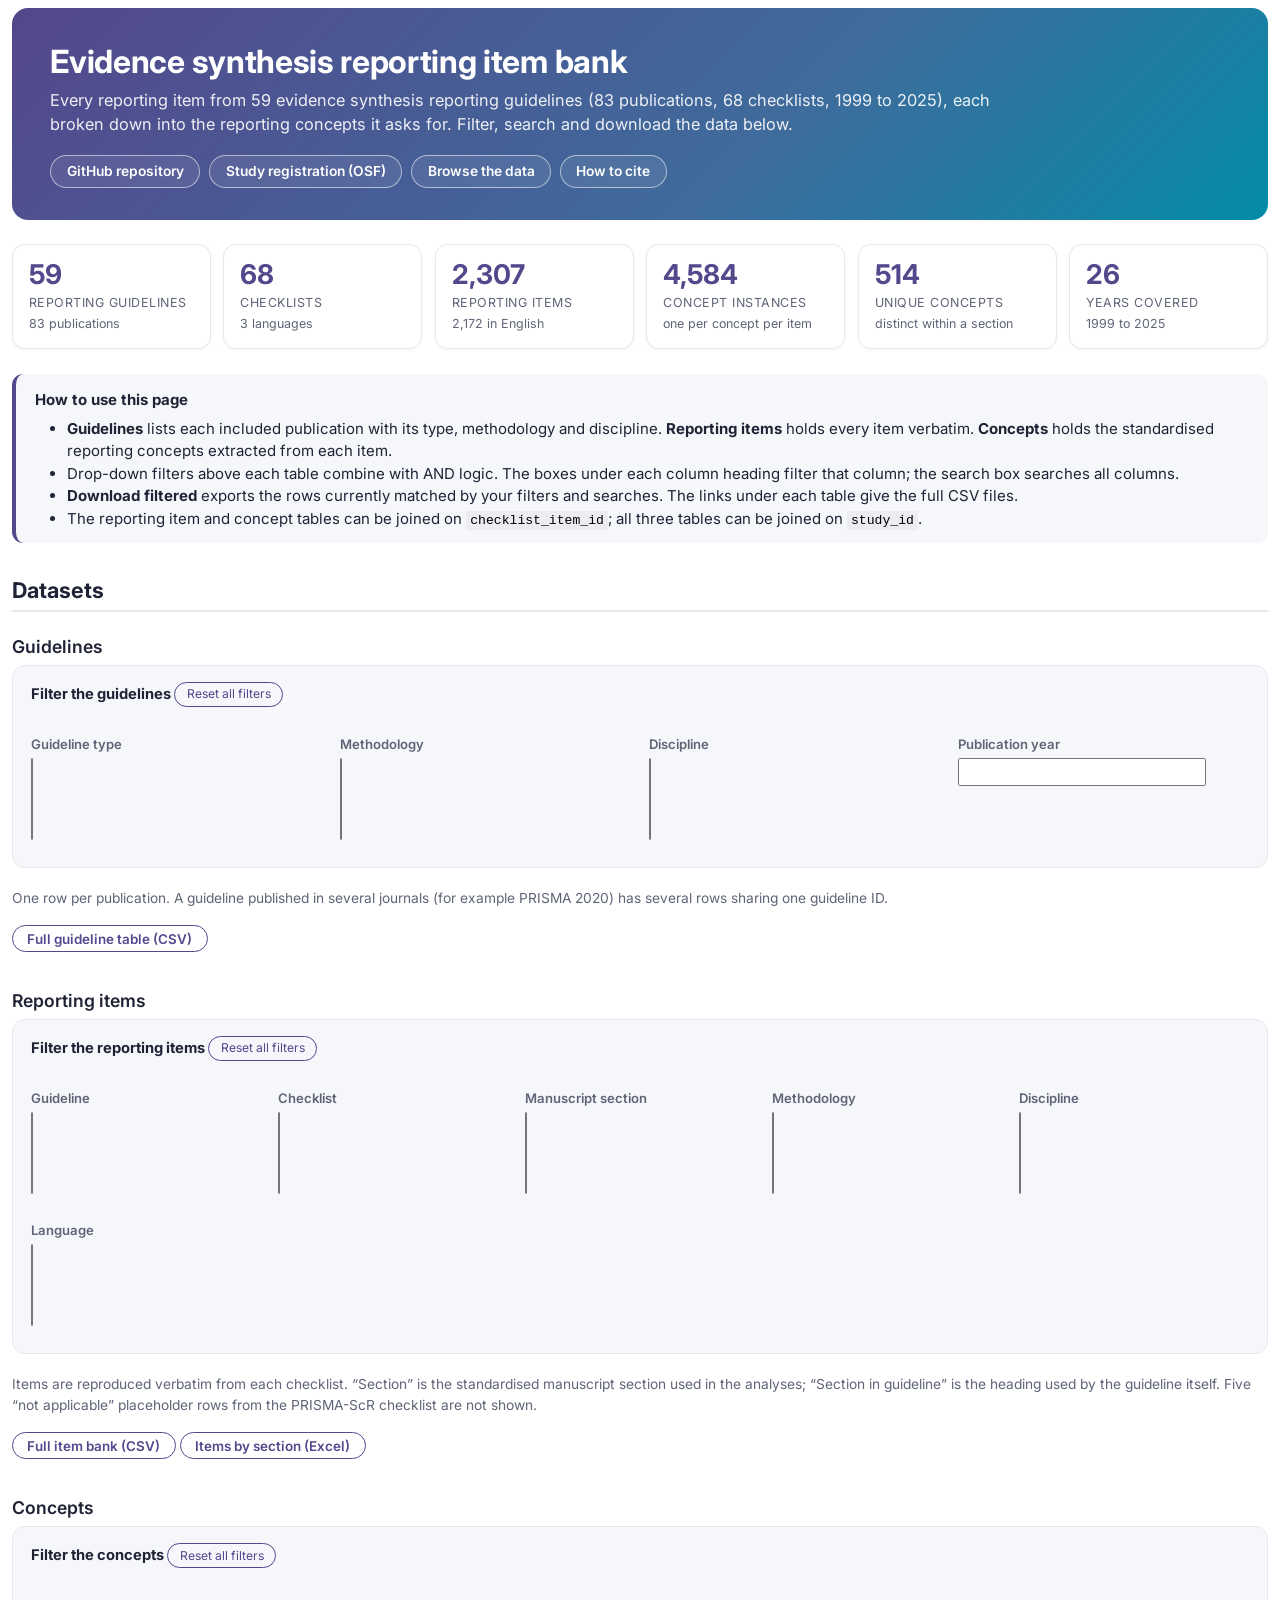
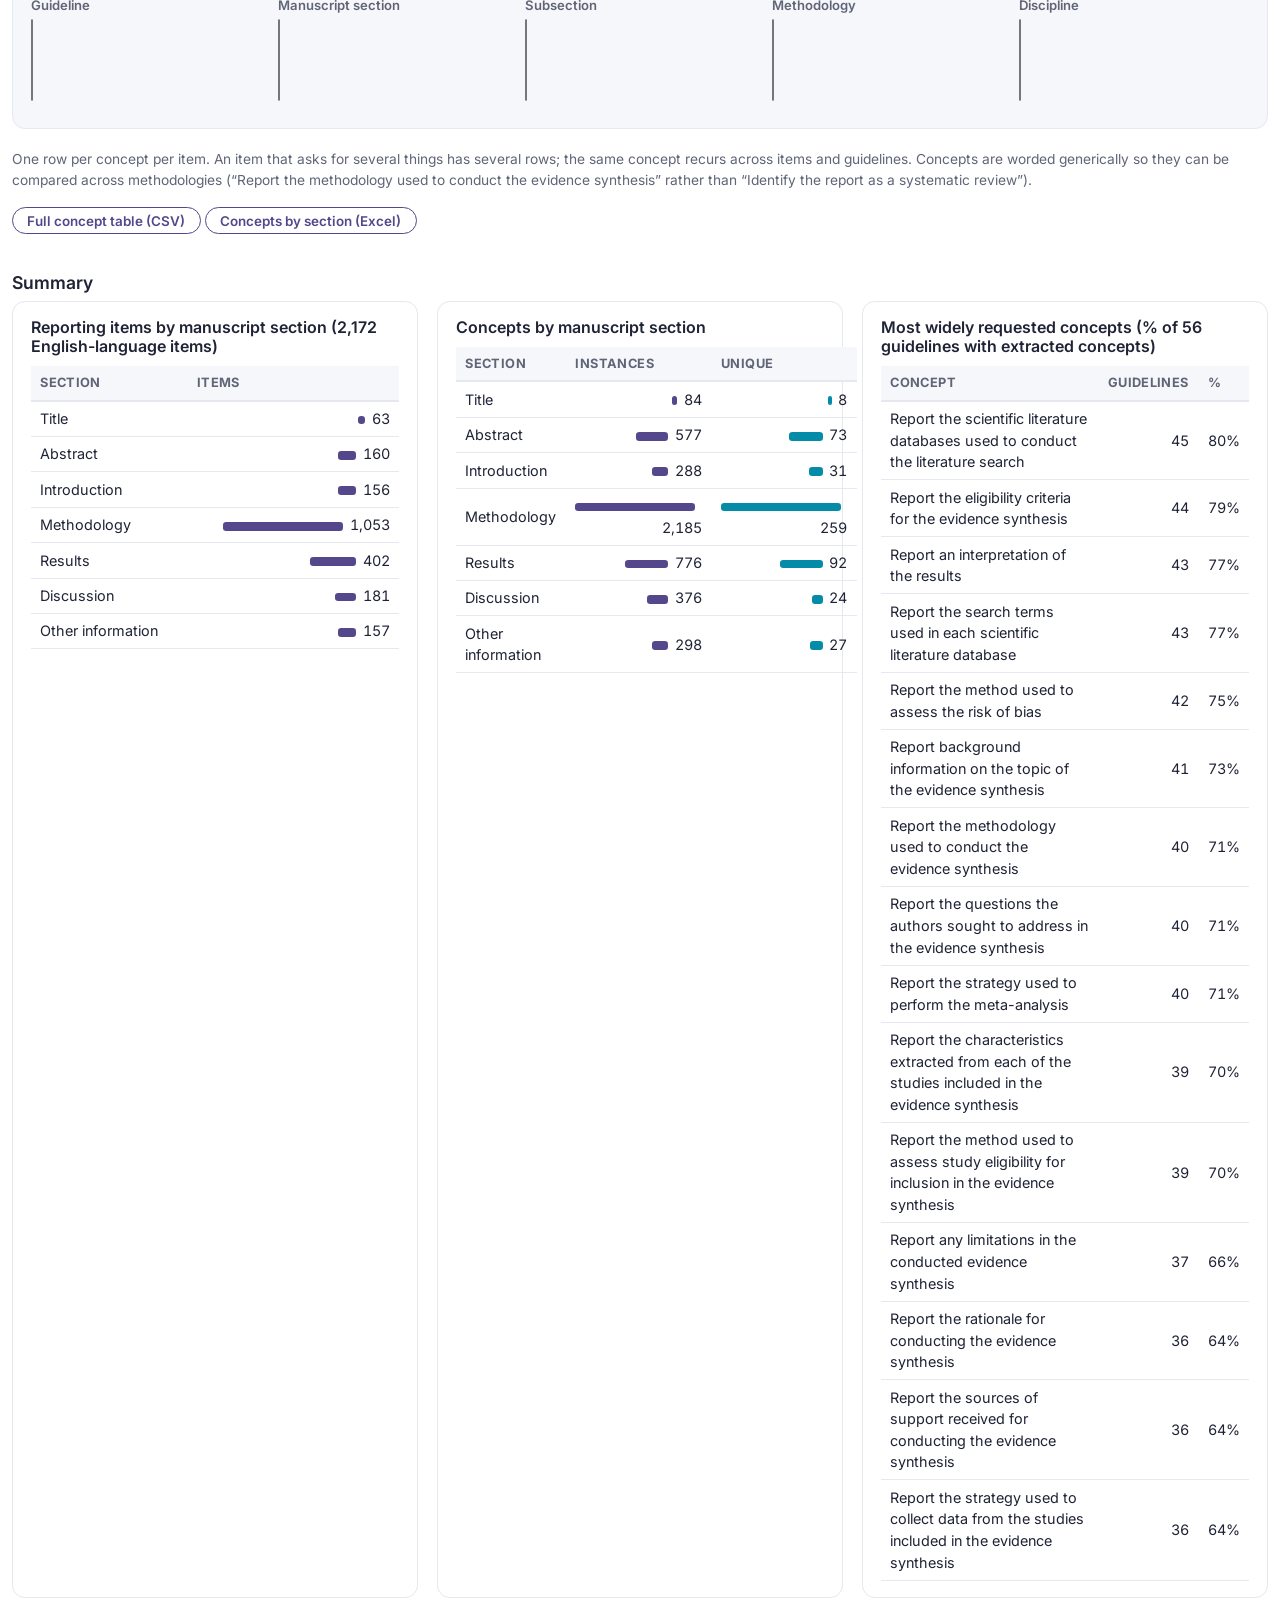
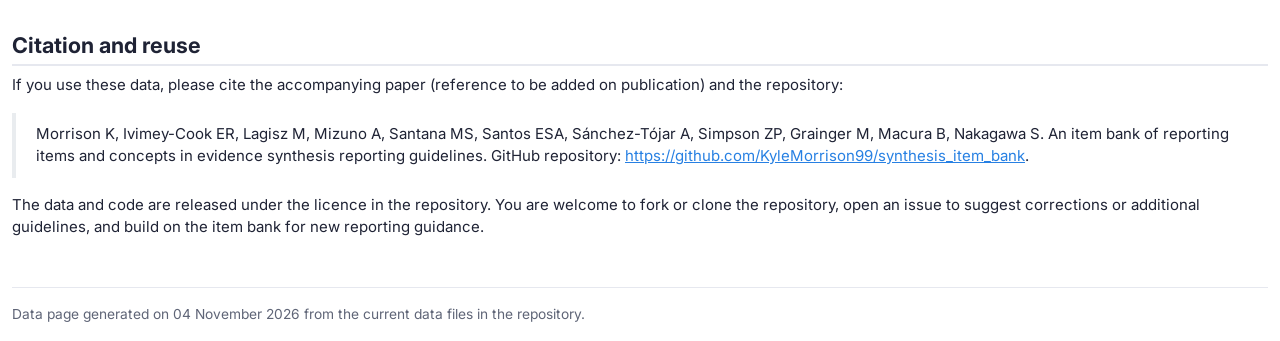
==== index.html @ 49fc4170 "Rebuild the data page from the current data with a new layout Rewrites R/datapage.qmd: headline coun" ====
<!DOCTYPE html>

<html>

<head>

<meta charset="utf-8" />
<meta name="generator" content="pandoc" />
<meta http-equiv="X-UA-Compatible" content="IE=EDGE" />




<title>Evidence synthesis reporting item bank</title>

<script src="datapage_files/header-attrs-2.25/header-attrs.js"></script>
<script src="datapage_files/jquery-3.6.1/jquery-3.6.1.min.js"></script>
<meta name="viewport" content="width=device-width, initial-scale=1, shrink-to-fit=no" />
<link href="datapage_files/bootstrap-5.3.1/bootstrap.min.css" rel="stylesheet" />
<script src="datapage_files/bootstrap-5.3.1/bootstrap.bundle.min.js"></script>
<script src="datapage_files/bs3compat-0.6.1/transition.js"></script>
<script src="datapage_files/bs3compat-0.6.1/tabs.js"></script>
<script src="datapage_files/bs3compat-0.6.1/bs3compat.js"></script>
<script src="datapage_files/navigation-1.1/tabsets.js"></script>
<link href="datapage_files/highlightjs-9.12.0/default.css" rel="stylesheet" />
<script src="datapage_files/highlightjs-9.12.0/highlight.js"></script>
<link href="datapage_files/selectize-0.12.4/css/selectize.bootstrap3.css" rel="stylesheet" />
<script src="datapage_files/selectize-0.12.4/js/selectize.min.js"></script>
<link href="datapage_files/crosstalk-1.2.1/css/crosstalk.min.css" rel="stylesheet" />
<script src="datapage_files/crosstalk-1.2.1/js/crosstalk.min.js"></script>
<script src="datapage_files/ionrangeslider-javascript-2.3.1/js/ion.rangeSlider.min.js"></script>
<script src="datapage_files/strftime-0.9.2/strftime-min.js"></script>
<link href="datapage_files/ionrangeslider-css-2.3.1/ionrangeslider-css.css" rel="stylesheet" />
<script src="datapage_files/htmlwidgets-1.6.4/htmlwidgets.js"></script>
<link href="datapage_files/datatables-css-0.0.0/datatables-crosstalk.css" rel="stylesheet" />
<script src="datapage_files/datatables-binding-0.31/datatables.js"></script>
<link href="datapage_files/dt-core-1.13.6/css/jquery.dataTables.min.css" rel="stylesheet" />
<link href="datapage_files/dt-core-1.13.6/css/jquery.dataTables.extra.css" rel="stylesheet" />
<script src="datapage_files/dt-core-1.13.6/js/jquery.dataTables.min.js"></script>
<script src="datapage_files/jszip-1.13.6/jszip.min.js"></script>
<link href="datapage_files/dt-ext-buttons-1.13.6/css/buttons.dataTables.min.css" rel="stylesheet" />
<script src="datapage_files/dt-ext-buttons-1.13.6/js/dataTables.buttons.min.js"></script>
<script src="datapage_files/dt-ext-buttons-1.13.6/js/buttons.html5.min.js"></script>
<script src="datapage_files/dt-ext-buttons-1.13.6/js/buttons.colVis.min.js"></script>
<script src="datapage_files/dt-ext-buttons-1.13.6/js/buttons.print.min.js"></script>
<link href="datapage_files/nouislider-7.0.10/jquery.nouislider.min.css" rel="stylesheet" />
<script src="datapage_files/nouislider-7.0.10/jquery.nouislider.min.js"></script>
<link rel="preconnect" href="https://fonts.googleapis.com">
<link href="https://fonts.googleapis.com/css2?family=Inter:wght@400;500;600;700&display=swap" rel="stylesheet">

<style type="text/css">
  code{white-space: pre-wrap;}
  span.smallcaps{font-variant: small-caps;}
  span.underline{text-decoration: underline;}
  div.column{display: inline-block; vertical-align: top; width: 50%;}
  div.hanging-indent{margin-left: 1.5em; text-indent: -1.5em;}
  ul.task-list{list-style: none;}
    </style>

<style type="text/css">code{white-space: pre;}</style>
<script type="text/javascript">
if (window.hljs) {
  hljs.configure({languages: []});
  hljs.initHighlightingOnLoad();
  if (document.readyState && document.readyState === "complete") {
    window.setTimeout(function() { hljs.initHighlighting(); }, 0);
  }
}
</script>









<style type = "text/css">
.main-container {
  max-width: 940px;
  margin-left: auto;
  margin-right: auto;
}
img {
  max-width:100%;
}
.tabbed-pane {
  padding-top: 12px;
}
.html-widget {
  margin-bottom: 20px;
}
button.code-folding-btn:focus {
  outline: none;
}
summary {
  display: list-item;
}
details > summary > p:only-child {
  display: inline;
}
pre code {
  padding: 0;
}
</style>



<!-- tabsets -->

<style type="text/css">
.tabset-dropdown > .nav-tabs {
  display: inline-table;
  max-height: 500px;
  min-height: 44px;
  overflow-y: auto;
  border: 1px solid #ddd;
  border-radius: 4px;
}

.tabset-dropdown > .nav-tabs > li.active:before, .tabset-dropdown > .nav-tabs.nav-tabs-open:before {
  content: "\e259";
  font-family: 'Glyphicons Halflings';
  display: inline-block;
  padding: 10px;
  border-right: 1px solid #ddd;
}

.tabset-dropdown > .nav-tabs.nav-tabs-open > li.active:before {
  content: "\e258";
  font-family: 'Glyphicons Halflings';
  border: none;
}

.tabset-dropdown > .nav-tabs > li.active {
  display: block;
}

.tabset-dropdown > .nav-tabs > li > a,
.tabset-dropdown > .nav-tabs > li > a:focus,
.tabset-dropdown > .nav-tabs > li > a:hover {
  border: none;
  display: inline-block;
  border-radius: 4px;
  background-color: transparent;
}

.tabset-dropdown > .nav-tabs.nav-tabs-open > li {
  display: block;
  float: none;
}

.tabset-dropdown > .nav-tabs > li {
  display: none;
}
</style>

<!-- code folding -->




</head>

<body>


<div class="container-fluid main-container">




<div id="header">



<h1 class="title toc-ignore">Evidence synthesis reporting item bank</h1>

</div>


<style>
:root {
  --ink: #1f2335;
  --muted: #5f6577;
  --line: #e6e8ef;
  --panel: #f6f7fb;
  --purple: #54478c;
  --purple-soft: #ece8f6;
  --teal: #048ba8;
  --amber: #f29e4c;
}
body { font-family: "Inter", system-ui, -apple-system, "Segoe UI", Roboto, sans-serif; font-size: 15px; color: var(--ink); }
.main-container { max-width: 1320px; }
#header, h1.title { display: none; }
.callout-note { background: var(--panel); border-left: 4px solid var(--purple); border-radius: 0.7rem; padding: 0.9rem 1.2rem 0.4rem; margin: 0 0 1.4rem; }
.callout-title { font-weight: 700; margin-bottom: 0.4rem; }
.callout-note ul { margin-bottom: 0.4rem; }

.hero {
  background: linear-gradient(135deg, #54478c 0%, #3f6b9c 60%, #048ba8 100%);
  color: #fff;
  border-radius: 1rem;
  padding: 2.2rem 2.4rem 2rem;
  margin: 0.5rem 0 1.5rem;
}
.hero h1 { color: #fff; font-weight: 700; font-size: 2rem; margin: 0 0 0.4rem; letter-spacing: -0.01em; }
.hero p { color: rgba(255,255,255,0.9); max-width: 60rem; margin: 0 0 1.1rem; font-size: 1.02rem; }
.hero-links { display: flex; gap: 0.6rem; flex-wrap: wrap; }
.hero-links a {
  color: #fff; text-decoration: none; border: 1px solid rgba(255,255,255,0.55);
  border-radius: 2rem; padding: 0.35rem 0.95rem; font-size: 0.86rem; font-weight: 600;
  background: rgba(255,255,255,0.08);
}
.hero-links a:hover { background: rgba(255,255,255,0.2); }

.stat-card-row { display: grid; grid-template-columns: repeat(auto-fit, minmax(150px, 1fr)); gap: 0.8rem; margin: 0 0 1.6rem; }
.stat-card { background: #fff; border: 1px solid var(--line); border-radius: 0.8rem; padding: 0.9rem 1rem; box-shadow: 0 1px 3px rgba(31,35,53,0.05); }
.stat-value { display: block; font-size: 1.7rem; font-weight: 700; color: var(--purple); line-height: 1.1; }
.stat-label { display: block; font-size: 0.78rem; color: var(--muted); text-transform: uppercase; letter-spacing: 0.04em; margin-top: 0.25rem; }
.stat-sub { display: block; font-size: 0.78rem; color: var(--muted); margin-top: 0.15rem; }

h2 { font-weight: 700; font-size: 1.35rem; margin-top: 2.2rem; padding-bottom: 0.35rem; border-bottom: 2px solid var(--line); }
h3 { font-weight: 600; font-size: 1.1rem; margin-top: 1.4rem; }
.callout { border-radius: 0.7rem; }

.nav-tabs { border-bottom: 2px solid var(--line); margin-bottom: 1rem; }
.nav-tabs .nav-link { font-weight: 600; color: var(--muted); border: none; padding: 0.6rem 1.1rem; }
.nav-tabs .nav-link.active { color: var(--purple); border-bottom: 3px solid var(--purple); background: transparent; }

.filter-panel { background: var(--panel); border: 1px solid var(--line); border-radius: 0.8rem; padding: 1rem 1.15rem 0.6rem; margin-bottom: 1rem; }
.filter-panel-title { font-weight: 700; font-size: 0.92rem; color: var(--ink); margin-bottom: 0.7rem; display: flex; align-items: center; justify-content: space-between; gap: 1rem; }
.filter-grid { display: grid; grid-template-columns: repeat(auto-fit, minmax(210px, 1fr)); gap: 0.6rem 1.1rem; }
.filter-grid label, .filter-grid .control-label { font-weight: 600; font-size: 0.82rem; color: var(--muted); margin-bottom: 0.2rem; }
.reset-btn { font-size: 0.76rem; padding: 0.15rem 0.7rem; border-radius: 1rem; border-color: var(--purple); color: var(--purple); }
.reset-btn:hover { background: var(--purple); color: #fff; }
.table-note { font-size: 0.86rem; color: var(--muted); margin: 0.4rem 0 1.2rem; }

.selectize-input { border-radius: 0.5rem; border-color: #d4d7e2; font-size: 0.88rem; }
.crosstalk-input.crosstalk-input-select .selectize-control.multi .selectize-input .item { background: var(--purple-soft); color: var(--purple); border: none; border-radius: 0.3rem; }

table.dataTable { font-size: 0.86rem; }
table.dataTable thead th { background-color: var(--purple); color: #fff; font-weight: 600; white-space: nowrap; }
table.dataTable thead input { font-size: 0.8rem; border-radius: 0.3rem; border: 1px solid #d4d7e2; padding: 0.15rem 0.35rem; width: 100%; }
table.dataTable tbody tr:hover { background: var(--purple-soft); }
table.dataTable td.wrap-cell { white-space: normal; min-width: 22rem; line-height: 1.35; }
.dataTables_wrapper .dt-buttons { margin-bottom: 0.6rem; }
.dataTables_wrapper .dt-button { border-radius: 0.45rem; font-size: 0.82rem; background: #fff; border: 1px solid #d4d7e2; }
.dataTables_wrapper .dataTables_filter input { border-radius: 0.5rem; border: 1px solid #d4d7e2; padding: 0.3rem 0.6rem; }

.download-row { display: flex; gap: 0.6rem; flex-wrap: wrap; margin: 0.6rem 0 1.4rem; }
.download-row a { text-decoration: none; font-size: 0.84rem; font-weight: 600; color: var(--purple); border: 1px solid var(--purple); border-radius: 2rem; padding: 0.3rem 0.9rem; }
.download-row a:hover { background: var(--purple); color: #fff; }

.summary-grid { display: grid; grid-template-columns: repeat(auto-fit, minmax(300px, 1fr)); gap: 1.2rem; }
.summary-grid table { width: 100%; font-size: 0.9rem; border-collapse: collapse; }
.summary-grid th { text-align: left; background: var(--panel); padding: 0.45rem 0.6rem; border-bottom: 2px solid var(--line); font-size: 0.8rem; text-transform: uppercase; letter-spacing: 0.03em; color: var(--muted); }
.summary-grid td { padding: 0.4rem 0.6rem; border-bottom: 1px solid var(--line); }
.summary-grid td.num { text-align: right; font-variant-numeric: tabular-nums; }
.summary-card { background: #fff; border: 1px solid var(--line); border-radius: 0.8rem; padding: 1rem 1.1rem; }
.summary-card h3 { margin: 0 0 0.6rem; font-size: 1rem; }
.bar { display: inline-block; height: 0.55rem; background: var(--purple); border-radius: 0.2rem; vertical-align: middle; margin-right: 0.4rem; }
.bar.teal { background: var(--teal); }

footer.page-footer { margin: 3rem 0 1rem; padding-top: 1rem; border-top: 1px solid var(--line); color: var(--muted); font-size: 0.86rem; }
</style>
<div class="hero">
<h1>Evidence synthesis reporting item bank</h1>
<p>Every reporting item from 59 evidence synthesis reporting guidelines (83 publications, 68 checklists, 1999 to 2025), each broken down into the reporting concepts it asks for. Filter, search and download the data below.</p>
<div class="hero-links">
<a href="https://github.com/KyleMorrison99/synthesis_item_bank" target="_blank">GitHub repository</a>
<a href="https://doi.org/10.17605/OSF.IO/ZWCN2" target="_blank">Study registration (OSF)</a>
<a href="#datasets">Browse the data</a>
<a href="#citation-and-reuse">How to cite</a>
</div>
</div>
<div class="stat-card-row">
<div class="stat-card">
<span class="stat-value">59</span>
<span class="stat-label">Reporting guidelines</span>
<span class="stat-sub">83 publications</span>
</div>
<div class="stat-card">
<span class="stat-value">68</span>
<span class="stat-label">Checklists</span>
<span class="stat-sub">3 languages</span>
</div>
<div class="stat-card">
<span class="stat-value">2,307</span>
<span class="stat-label">Reporting items</span>
<span class="stat-sub">2,172 in English</span>
</div>
<div class="stat-card">
<span class="stat-value">4,584</span>
<span class="stat-label">Concept instances</span>
<span class="stat-sub">one per concept per item</span>
</div>
<div class="stat-card">
<span class="stat-value">514</span>
<span class="stat-label">Unique concepts</span>
<span class="stat-sub">distinct within a section</span>
</div>
<div class="stat-card">
<span class="stat-value">26</span>
<span class="stat-label">Years covered</span>
<span class="stat-sub">1999 to 2025</span>
</div>
</div>
<div class="callout-note">
<div class="callout-title">
How to use this page
</div>
<ul>
<li><strong>Guidelines</strong> lists each included publication with its
type, methodology and discipline. <strong>Reporting items</strong> holds
every item verbatim. <strong>Concepts</strong> holds the standardised
reporting concepts extracted from each item.</li>
<li>Drop-down filters above each table combine with AND logic. The boxes
under each column heading filter that column; the search box searches
all columns.</li>
<li><strong>Download filtered</strong> exports the rows currently
matched by your filters and searches. The links under each table give
the full CSV files.</li>
<li>The reporting item and concept tables can be joined on
<code>checklist_item_id</code>; all three tables can be joined on
<code>study_id</code>.</li>
</ul>
</div>
<div id="datasets" class="section level2 tabset">
<h2 class="tabset">Datasets</h2>
<div id="guidelines" class="section level3">
<h3>Guidelines</h3>
<div class="filter-panel">
<div class="filter-panel-title">
<p>Filter the guidelines
<button class="btn btn-outline-secondary btn-sm reset-btn" onclick="location.reload()">Reset
all filters</button></p>
</div>
<div class="filter-grid">
<div id="type_guidelines" class="form-group crosstalk-input-select crosstalk-input">
<label class="control-label" for="type_guidelines">Guideline type</label>
<div>
<select multiple></select>
<script type="application/json" data-for="type_guidelines">{
  "items": {
    "value": ["Extension", "Original", "Translation", "Update"],
    "label": ["Extension", "Original", "Translation", "Update"]
  },
  "map": {
    "Extension": ["16", "17", "18", "19", "30", "31", "32", "33", "35", "36", "37", "38", "39", "42", "43", "46", "47", "49", "51", "52", "54", "55", "56", "57", "67", "72", "74", "77", "78", "79", "80", "81", "82", "83"],
    "Original": ["1", "2", "3", "12", "13", "14", "15", "20", "21", "22", "23", "24", "25", "26", "27", "28", "34", "40", "41", "44", "45", "48", "50", "58", "68", "70", "73", "75", "76"],
    "Translation": ["29", "69", "71"],
    "Update": ["4", "5", "6", "7", "8", "9", "10", "11", "53", "59", "60", "61", "62", "63", "64", "65", "66"]
  },
  "group": ["guidelines"]
}</script>
</div>
</div>
<div id="methodology_guidelines" class="form-group crosstalk-input-select crosstalk-input">
<label class="control-label" for="methodology_guidelines">Methodology</label>
<div>
<select multiple></select>
<script type="application/json" data-for="methodology_guidelines">{
  "items": {
    "value": ["Bibliometrics", "Meta-epidemiology", "Meta-ethnography", "Qualitative review", "Rapid review", "Scoping reviews", "Search strategies", "Systematic reviews and meta-analyses", "Systematic reviews and meta-analyses; scoping reviews"],
    "label": ["Bibliometrics", "Meta-epidemiology", "Meta-ethnography", "Qualitative review", "Rapid review", "Scoping reviews", "Search strategies", "Systematic reviews and meta-analyses", "Systematic reviews and meta-analyses; scoping reviews"]
  },
  "map": {
    "Bibliometrics": ["75"],
    "Meta-epidemiology": ["40"],
    "Meta-ethnography": ["50"],
    "Qualitative review": ["24", "25", "28", "35"],
    "Rapid review": ["83"],
    "Scoping reviews": ["49", "73"],
    "Search strategies": ["14", "26"],
    "Systematic reviews and meta-analyses": ["1", "2", "3", "4", "5", "6", "7", "8", "9", "10", "11", "12", "13", "15", "16", "17", "18", "19", "20", "21", "22", "23", "27", "29", "30", "31", "32", "33", "34", "36", "37", "38", "39", "41", "42", "43", "45", "46", "47", "48", "51", "52", "53", "54", "55", "56", "57", "58", "59", "60", "61", "62", "63", "64", "65", "66", "67", "68", "69", "70", "71", "72", "74", "76", "77", "78", "79", "80", "81", "82"],
    "Systematic reviews and meta-analyses; scoping reviews": ["44"]
  },
  "group": ["guidelines"]
}</script>
</div>
</div>
<div id="discipline_guidelines" class="form-group crosstalk-input-select crosstalk-input">
<label class="control-label" for="discipline_guidelines">Discipline</label>
<div>
<select multiple></select>
<script type="application/json" data-for="discipline_guidelines">{
  "items": {
    "value": ["Economics", "Education", "Environmental science", "Interdisciplinary", "Medicine", "Pharmacy", "Psychology", "Sports science"],
    "label": ["Economics", "Education", "Environmental science", "Interdisciplinary", "Medicine", "Pharmacy", "Psychology", "Sports science"]
  },
  "map": {
    "Economics": ["23", "53"],
    "Education": ["27"],
    "Environmental science": ["3", "44", "54"],
    "Interdisciplinary": ["26"],
    "Medicine": ["1", "2", "4", "5", "6", "7", "8", "9", "10", "11", "12", "13", "14", "15", "16", "17", "18", "19", "20", "21", "24", "25", "28", "29", "30", "31", "32", "33", "35", "36", "37", "38", "39", "40", "42", "43", "46", "47", "48", "49", "50", "51", "52", "55", "56", "58", "59", "60", "61", "62", "63", "64", "65", "66", "67", "69", "71", "72", "73", "74", "75", "76", "77", "78", "79", "80", "81", "82", "83"],
    "Pharmacy": ["22", "70"],
    "Psychology": ["34", "41", "45", "68"],
    "Sports science": ["57"]
  },
  "group": ["guidelines"]
}</script>
</div>
</div>
<div class="form-group crosstalk-input crosstalk-input-slider js-range-slider" id="year_guidelines">
<label class="control-label" for="year_guidelines">Publication year</label>
<input data-skin="shiny" data-type="double" data-min="1999" data-max="2025" data-from="1999" data-to="2025" data-step="1" data-grid="true" data-grid-num="8.66666666666667" data-grid-snap="false" data-prettify-separator="," data-keyboard="true" data-keyboard-step="3.84615384615385" data-drag-interval="true" data-round="0" data-data-type="number"/>
<script type="application/json" data-for="year_guidelines">{
  "values": [1999, 2000, 2006, 2009, 2009, 2009, 2009, 2009, 2009, 2009, 2009, 2010, 2011, 2012, 2012, 2012, 2012, 2012, 2012, 2012, 2013, 2013, 2013, 2013, 2013, 2014, 2014, 2014, 2015, 2015, 2015, 2015, 2015, 2016, 2016, 2016, 2017, 2017, 2017, 2017, 2018, 2018, 2018, 2018, 2018, 2018, 2018, 2018, 2018, 2019, 2019, 2020, 2020, 2020, 2020, 2020, 2021, 2021, 2021, 2021, 2021, 2021, 2021, 2021, 2021, 2021, 2021, 2021, 2021, 2022, 2022, 2022, 2022, 2022, 2023, 2023, 2024, 2024, 2024, 2024, 2024, 2024, 2025],
  "keys": ["1", "2", "3", "4", "5", "6", "7", "8", "9", "10", "11", "12", "13", "14", "15", "16", "17", "18", "19", "20", "21", "22", "23", "24", "25", "26", "27", "28", "29", "30", "31", "32", "33", "34", "35", "36", "37", "38", "39", "40", "41", "42", "43", "44", "45", "46", "47", "48", "49", "50", "51", "52", "53", "54", "55", "56", "57", "58", "59", "60", "61", "62", "63", "64", "65", "66", "67", "68", "69", "70", "71", "72", "73", "74", "75", "76", "77", "78", "79", "80", "81", "82", "83"],
  "group": ["guidelines"]
}</script>
</div>
</div>
</div>
<div class="datatables html-widget html-fill-item" id="htmlwidget-13c50042f3bfa9be03cc" style="width:100%;height:auto;"></div>
<script type="application/json" data-for="htmlwidget-13c50042f3bfa9be03cc">{"x":{"crosstalkOptions":{"key":["1","2","3","4","5","6","7","8","9","10","11","12","13","14","15","16","17","18","19","20","21","22","23","24","25","26","27","28","29","30","31","32","33","34","35","36","37","38","39","40","41","42","43","44","45","46","47","48","49","50","51","52","53","54","55","56","57","58","59","60","61","62","63","64","65","66","67","68","69","70","71","72","73","74","75","76","77","78","79","80","81","82","83"],"group":"guidelines"},"filter":"top","vertical":false,"filterHTML":"<tr>\n  <td data-type=\"character\" style=\"vertical-align: top;\">\n    <div class=\"form-group has-feedback\" style=\"margin-bottom: auto;\">\n      <input type=\"search\" placeholder=\"All\" class=\"form-control\" style=\"width: 100%;\"/>\n      <span class=\"glyphicon glyphicon-remove-circle form-control-feedback\"><\/span>\n    <\/div>\n  <\/td>\n  <td data-type=\"character\" style=\"vertical-align: top;\">\n    <div class=\"form-group has-feedback\" style=\"margin-bottom: auto;\">\n      <input type=\"search\" placeholder=\"All\" class=\"form-control\" style=\"width: 100%;\"/>\n      <span class=\"glyphicon glyphicon-remove-circle form-control-feedback\"><\/span>\n    <\/div>\n  <\/td>\n  <td data-type=\"integer\" style=\"vertical-align: top;\">\n    <div class=\"form-group has-feedback\" style=\"margin-bottom: auto;\">\n      <input type=\"search\" placeholder=\"All\" class=\"form-control\" style=\"width: 100%;\"/>\n      <span class=\"glyphicon glyphicon-remove-circle form-control-feedback\"><\/span>\n    <\/div>\n    <div style=\"display: none;position: absolute;width: 200px;opacity: 1\">\n      <div data-min=\"1999\" data-max=\"2025\"><\/div>\n      <span style=\"float: left;\"><\/span>\n      <span style=\"float: right;\"><\/span>\n    <\/div>\n  <\/td>\n  <td data-type=\"character\" style=\"vertical-align: top;\">\n    <div class=\"form-group has-feedback\" style=\"margin-bottom: auto;\">\n      <input type=\"search\" placeholder=\"All\" class=\"form-control\" style=\"width: 100%;\"/>\n      <span class=\"glyphicon glyphicon-remove-circle form-control-feedback\"><\/span>\n    <\/div>\n  <\/td>\n  <td data-type=\"character\" style=\"vertical-align: top;\">\n    <div class=\"form-group has-feedback\" style=\"margin-bottom: auto;\">\n      <input type=\"search\" placeholder=\"All\" class=\"form-control\" style=\"width: 100%;\"/>\n      <span class=\"glyphicon glyphicon-remove-circle form-control-feedback\"><\/span>\n    <\/div>\n  <\/td>\n  <td data-type=\"factor\" style=\"vertical-align: top;\">\n    <div class=\"form-group has-feedback\" style=\"margin-bottom: auto;\">\n      <input type=\"search\" placeholder=\"All\" class=\"form-control\" style=\"width: 100%;\"/>\n      <span class=\"glyphicon glyphicon-remove-circle form-control-feedback\"><\/span>\n    <\/div>\n    <div style=\"width: 100%; display: none;\">\n      <select multiple=\"multiple\" style=\"width: 100%;\" data-options=\"[&quot;Extension&quot;,&quot;Original&quot;,&quot;Translation&quot;,&quot;Update&quot;]\"><\/select>\n    <\/div>\n  <\/td>\n  <td data-type=\"factor\" style=\"vertical-align: top;\">\n    <div class=\"form-group has-feedback\" style=\"margin-bottom: auto;\">\n      <input type=\"search\" placeholder=\"All\" class=\"form-control\" style=\"width: 100%;\"/>\n      <span class=\"glyphicon glyphicon-remove-circle form-control-feedback\"><\/span>\n    <\/div>\n    <div style=\"width: 100%; display: none;\">\n      <select multiple=\"multiple\" style=\"width: 100%;\" data-options=\"[&quot;Bibliometrics&quot;,&quot;Meta-epidemiology&quot;,&quot;Meta-ethnography&quot;,&quot;Qualitative review&quot;,&quot;Rapid review&quot;,&quot;Scoping reviews&quot;,&quot;Search strategies&quot;,&quot;Systematic reviews and meta-analyses&quot;,&quot;Systematic reviews and meta-analyses; scoping reviews&quot;]\"><\/select>\n    <\/div>\n  <\/td>\n  <td data-type=\"factor\" style=\"vertical-align: top;\">\n    <div class=\"form-group has-feedback\" style=\"margin-bottom: auto;\">\n      <input type=\"search\" placeholder=\"All\" class=\"form-control\" style=\"width: 100%;\"/>\n      <span class=\"glyphicon glyphicon-remove-circle form-control-feedback\"><\/span>\n    <\/div>\n    <div style=\"width: 100%; display: none;\">\n      <select multiple=\"multiple\" style=\"width: 100%;\" data-options=\"[&quot;Economics&quot;,&quot;Education&quot;,&quot;Environmental science&quot;,&quot;Interdisciplinary&quot;,&quot;Medicine&quot;,&quot;Pharmacy&quot;,&quot;Psychology&quot;,&quot;Sports science&quot;]\"><\/select>\n    <\/div>\n  <\/td>\n<\/tr>","extensions":["Buttons"],"data":[["moher_1999","stroup_2000","peters_2006","moher_2009","moher_2009","moher_2009","moher_2009","moher_2009","moher_2009","moher_2009","moher_2009","riley_2010","eden_2011","kable_2012","tong_2012","welch_2012","welch_2012","welch_2012","welch_2012","zumsteg_2012","beller_2013","ohlssen_2013","stanley_2013","wong_2013","wong_2013a","atkinson_2014","gordon_2014","obrien_2014","galvao_2015","hutton_2015","moher_2015","moher_2015","stewart_2015","lakens_2016","wong_2016","zorzela_2016","guise_2017","guise_2017","mcgrath_2017","murad_2017","APA_2018","bougioukas_2018","cohen_2018","haddaway_2018","levitt_2018","mcinnes_2018","mcinnes_2018","muller_2018","tricco_2018","france_2019","wang_2019","campbell_2020","harvranek_2020","odea_2020","zhang_2020","zhang_2020a","ardern_2021","brooke_2021","page_2021","page_2021","page_2021","page_2021","page_2021","page_2021","page_2021","page_2021","rethlefsen_2021","sanchezmeca_2021","yepes.nunez_2021","bonetti_2022","galvao_2022","gates_2022","peters_2022","zhao_2022","montazeri_2023","snell_2023","akl_2024","elsman_2024","elsman_2024","elsman_2024","elsman_2024","elsman_2024","stevens_2025"],["Improving the quality of reports of meta-analyses of randomised controlled trials: the QUOROM statement","Meta-analysis of observational studies in epidemiology: A proposal forreporting","A Systematic Review of Systematic Reviews and Meta-Analyses of Animal Experiments with Guidelines for Reporting","Preferred reporting items for systematic reviews and meta-analyses: the PRISMA statement","The PRISMA statement for reporting systematic reviews and meta-analyses of studies that evaluate healthcare interventions: explanation and elaboration","Preferred reporting items for systematic reviews and meta-analyses: the PRISMA statement","The PRISMA statement for reporting systematic reviews and meta-analyses of studies that evaluate healthcare interventions: explanation and elaboration","Preferred reporting items for systematic reviews and meta-analyses: The PRISMA statement","Preferred Reporting Items for Systematic Reviews and Meta-Analyses: The PRISMA Statement","Preferred Reporting Items for Systematic Reviews and Meta-Analyses: The PRISMA Statement","The PRISMA Statement for Reporting Systematic Reviews and Meta-Analyses of Studies That Evaluate Health Care Interventions: Explanation and Elaboration","Meta-analysis of individual participant data: rationale, conduct, and reporting","Standards for Reporting Systematic Reviews","A structured approach to documenting a search strategy for publication: a 12 step guideline for authors","Enhancing transparency in reporting the synthesis of qualitative research: ENTREQ","PRISMA-Equity 2012 Extension: Reporting Guidelines for Systematic Reviews with a Focus on Health Equity","Extending the PRISMA statement to equity-focused systematic reviews (PRISMA-E 2012): explanation and elaboration","Extending the PRISMA statement to equity-focused systematic reviews (PRISMA-E 2012): explanation and elaboration","Extending the PRISMA statement to equity-focused systematic reviews (PRISMA-E 2012): explanation and elaboration","Systematic Review Checklist: A Standardized Technique for Assessing and Reporting Reviews of Life Cycle Assessment Data","PRISMA for Abstracts: Reporting Systematic Reviews in Journal and Conference Abstracts","Guidance on the implementation and reporting of a drug safety Bayesian network meta-analysis","META-ANALYSIS OF ECONOMICS RESEARCH REPORTING GUIDELINES","RAMESES publication standards: realist syntheses","RAMESES publication standards: meta-narrative reviews","Reporting standards for literature searches and report inclusion criteria: making research syntheses more transparent and easy to replicate","STORIES statement: publication standards for healthcare education evidence synthesis.","Standards for Reporting Qualitative Research: A Synthesis of Recommendations","Principais itens para relatar Revises sistemticas e Meta-anlises: A recomendao PRISMA","The PRISMA Extension Statement for Reporting of Systematic Reviews Incorporating Network Meta-analyses of Health Care Interventions: Checklist and Explanations","Preferred reporting items for systematic review and meta-analysis protocols (PRISMA-P) 2015 statement","Preferred reporting items for systematic review and meta-analysis protocols (PRISMA-P) 2015: elaboration and explanation","Preferred Reporting Items for a Systematic Review and Meta-analysis of Individual Participant Data","On the reproducibility of meta-analyses: six practical recommendations","RAMESES II reporting standards for realist evaluations","PRISMA harms checklist: improving harms reporting in systematic reviews","PRISMA-CI extension statement and checklist","PRISMA-CI elaboration and explanation","Recommendations for reporting of systematic reviews and meta-analyses of diagnostic test accuracy: a systematic review","Guidelines for reporting meta-epidemiological methodology research","American Psychological Association's revised Meta-Analysis Reporting Standards (MARS)","Preferred reporting items for overviews of systematic reviews including harms checklist: a pilot tool to be used for balanced reporting of benefits and harms","Preferred reporting items for journal and conference abstracts of systematic reviews and meta-analyses of diagnostic test accuracy studies (PRISMA-DTA for Abstracts): checklist, explanation, and elaboration","ROSES RepOrting standards for Systematic Evidence Syntheses: pro forma, flow-diagram and descriptive summary of the plan and conduct of environmental systematic reviews and systematic maps","Journal Article Reporting Standards for Qualitative Primary, Qualitative Meta-Analytic, and Mixed Methods Research in Psychology: The APA Publications and Communications Board Task Force Report","Preferred Reporting Items for a Systematic Review and Meta-analysis of Diagnostic Test Accuracy Studies The PRISMA-DTA Statement","Preferred reporting items for systematic review and meta-analysis of diagnostic test accuracy studies (PRISMA-DTA): explanation, elaboration, and checklist","Ten simple rules for neuroimaging meta-analysis","PRISMA Extension for Scoping Reviews (PRISMA-ScR): Checklist and Explanation","Improving reporting of meta-ethnography: the eMERGe reporting guidance","Reporting items for systematic reviews and meta-analyses of acupuncture: the PRISMA for acupuncture checklist","Synthesis without meta-analysis (SWiM) in systematic reviews: reporting guideline","REPORTINGGUIDELINES FOR META-ANALYSIS IN ECONOMICS","Preferred reporting items for systematic reviews and meta-analyses in ecology and evolutionary biology: a PRISMA extension","PRISMA (Preferred Reporting Items for Systematic Reviews and Meta-Analyses) Extension for Chinese Herbal Medicines 2020 (PRISMA-CHM 2020)","PRISMA extension for moxibustion 2020: recommendations, explanation, and elaboration","Implementing the 27PRISMA2020 Statement items for systematic reviews in the sport and exercise medicine, musculoskeletal rehabilitation and sports science fields: the PERSiST (implementingPrismain Exercise, Rehabilitation, Sport medicine and SporTs science) guidance","MOOSEReportingGuidelines for Meta-analyses of Observational Studies","The PRISMA 2020 statement: an updated guideline for reporting systematic reviews","The PRISMA 2020 statement: an updated guideline for reporting systematic reviews","The PRISMA 2020 statement: an updated guideline for reporting systematic reviews","The PRISMA 2020 statement: an updated guideline for reporting systematic reviews","The PRISMA 2020 statement: an updated guideline for reporting systematic reviews","PRISMA 2020 explanation and elaboration: updated guidance and exemplars for reporting systematic reviews","Updating guidance for reporting systematic reviews: development of the PRISMA 2020 statement","A declarao PRISMA 2020: diretriz atualizada para relatar revises sistemticas","PRISMA-S: an extension to the PRISMA Statement for Reporting Literature Searches in Systematic Reviews","Improving the reporting quality of reliability generalization meta-analyses: The REGEMA checklist","Declaracin PRISMA 2020: una gua actualizada para la publicacin de revisiones sistemticas","Methodological standards for conducting andreportingmeta-analyses: Ensuring the replicability of meta-analyses of pharmacist-led medication review","The PRISMA 2020 statement in Portuguese: updated recommendations for reporting systematic reviews","Reportingguideline for overviews of reviews of healthcare interventions: development of the PRIOR statement","Best practice guidance and reporting items for the development of scoping review protocols","Development of a reporting guideline for systematic reviews of animal experiments in the field of traditional Chinese medicine","Preliminary guideline for reporting bibliometric reviews of the biomedical literature (BIBLIO): a minimum requirements","Transparent reporting of multivariable prediction models for individual prognosis or diagnosis: checklist for systematic reviews and meta-analyses (TRIPOD-SRMA)","Extension of the PRISMA 2020 statement for living systematic reviews (PRISMA-LSR): checklist and explanation","Guideline for reporting systematic reviews of outcome measurement instruments (OMIs): PRISMA-COSMIN for OMIs 2024","Guideline for reporting systematic reviews of outcome measurement instruments (OMIs): PRISMA-COSMIN for OMIs 2024","Guideline for reporting systematic reviews of outcome measurement instruments (OMIs): PRISMA-COSMIN for OMIs 2024","Guideline for reporting systematic reviews of outcome measurement instruments (OMIs): PRISMA-COSMIN for OMIs 2024","A blueprint for patient and public involvement in the development of a reporting guideline for systematic reviews of outcome measurement instruments: PRISMA-COSMIN for OMIs 2024","Rapid review method series: interim guidance for the reporting of rapid reviews"],[1999,2000,2006,2009,2009,2009,2009,2009,2009,2009,2009,2010,2011,2012,2012,2012,2012,2012,2012,2012,2013,2013,2013,2013,2013,2014,2014,2014,2015,2015,2015,2015,2015,2016,2016,2016,2017,2017,2017,2017,2018,2018,2018,2018,2018,2018,2018,2018,2018,2019,2019,2020,2020,2020,2020,2020,2021,2021,2021,2021,2021,2021,2021,2021,2021,2021,2021,2021,2021,2022,2022,2022,2022,2022,2023,2023,2024,2024,2024,2024,2024,2024,2025],["The Lancet","JAMA","Journal of Environmental Science and Health, Part B","BMJ- British Medical Journal","BMJ- British Medical Journal","Annals of Internal Medicine","Annals of Internal Medicine","International Journal of Surgery","Journal of Clinical Epidemiology","PLOS Medicine","PLOS Medicine","BMJ- British Medical Journal","Reviews of Comparative Effectiveness Research","Nurse Education Today","BMC Medical Research Methodology","PLOS Medicine","International Journal for Equity in Health","Journal of Development Effectiveness","Journal of Clinical Epidemiology","Journal of Industrial Ecology","PLOS Medicine","Pharmaceutical Statistics",null,"BMC Medicine","BMC Biology","Research Synthesis Methods","BMC Biology","Academic Medicine","Epidemiologia e Servios de Sade","Annals of Internal Medicine","Systematic Reviews","BMJ- British Medical Journal","JAMA","BMC Psychology","BMC Medicine","BMJ- British Medical Journal","Journal of Clinical Epidemiology","Journal of Clinical Epidemiology","Systematic Reviews","BMJ Evidence-Based Medicine",null,"Journal of Clinical Epidemiology","BMJ- British Medical Journal","Environmental Evidence","American Psychologist","JAMA","BMJ- British Medical Journal","Neuroscience and Biobehavioral Reviews","Annals of Internal Medicine","BMC Medical Research Methodology","BMC Complementary and Alternative Medicine","BMJ- British Medical Journal","Journal of Economic Surveys","Biological Reviews","The American Journal of Chinese Medicine","Systematic Reviews","British Journal of Sports Medicine","JAMA Surgery","BMJ- British Medical Journal","Journal of Clinical Epidemiology","PLOS Medicine","Systematic Reviews","International Journal of Surgery","BMJ- British Medical Journal","Journal of Clinical Epidemiology","Pan American Journal of Public Health","Systematic Reviews","Research Synthesis Methods","Revista Espaola de Cardiologa","Research in Social and Administrative Pharmacy","Epidemiol Serv Saude","BMJ- British Medical Journal","JBI-Evidence Synthesis","Journal of Evidence-Based Medicine","Systematic Reviews","BMJ- British Medical Journal","BMJ- British Medical Journal","Quality of Life Research","Health and Quality of Life Outcomes","Journal of Clinical Epidemiology","Journal of Patient Reported Outcomes","Research Involvement and Engagement","BMJ Evidence-Based Medicine"],["<a href=\"https://doi.org/10.1016/S0140-6736(99)04149-5\" target=\"_blank\">10.1016/S0140-6736(99)04149-5<\/a>","<a href=\"https://doi.org/10.1001/jama.283.15.2008\" target=\"_blank\">10.1001/jama.283.15.2008<\/a>","<a href=\"https://doi.org/10.1080/03601230600857130\" target=\"_blank\">10.1080/03601230600857130<\/a>","<a href=\"https://doi.org/10.1136/bmj.b2535\" target=\"_blank\">10.1136/bmj.b2535<\/a>","<a href=\"https://doi.org/10.1136/bmj.b2700\" target=\"_blank\">10.1136/bmj.b2700<\/a>","<a href=\"https://doi.org/10.7326/0003-4819-151-4-200908180-00135\" target=\"_blank\">10.7326/0003-4819-151-4-200908180-00135<\/a>","<a href=\"https://doi.org/10.7326/0003-4819-151-4-200908180-00136\" target=\"_blank\">10.7326/0003-4819-151-4-200908180-00136<\/a>","<a href=\"https://doi.org/10.1016/j.ijsu.2010.02.007\" target=\"_blank\">10.1016/j.ijsu.2010.02.007<\/a>","<a href=\"https://doi.org/10.1016/j.jclinepi.2009.06.005\" target=\"_blank\">10.1016/j.jclinepi.2009.06.005<\/a>","<a href=\"https://doi.org/10.1371/journal.pmed.1000097\" target=\"_blank\">10.1371/journal.pmed.1000097<\/a>","<a href=\"https://doi.org/10.1371/journal.pmed.1000100\" target=\"_blank\">10.1371/journal.pmed.1000100<\/a>","<a href=\"https://doi.org/10.1136/bmj.c221\" target=\"_blank\">10.1136/bmj.c221<\/a>",null,"<a href=\"https://doi.org/10.1016/j.nedt.2012.02.022\" target=\"_blank\">10.1016/j.nedt.2012.02.022<\/a>","<a href=\"https://doi.org/10.1186/1471-2288-12-181\" target=\"_blank\">10.1186/1471-2288-12-181<\/a>","<a href=\"https://doi.org/10.1371/journal.pmed.1001333\" target=\"_blank\">10.1371/journal.pmed.1001333<\/a>","<a href=\"https://doi.org/10.1186/s12939-015-0219-2\" target=\"_blank\">10.1186/s12939-015-0219-2<\/a>","<a href=\"https://doi.org/10.1080/19439342.2015.1113196\" target=\"_blank\">10.1080/19439342.2015.1113196<\/a>","<a href=\"https://doi.org/10.1016/j.jclinepi.2015.09.001\" target=\"_blank\">10.1016/j.jclinepi.2015.09.001<\/a>","<a href=\"https://doi.org/10.1111/j.1530-9290.2012.00476.x.\" target=\"_blank\">10.1111/j.1530-9290.2012.00476.x.<\/a>","<a href=\"https://doi.org/10.1371/journal.pmed.1001419\" target=\"_blank\">10.1371/journal.pmed.1001419<\/a>","<a href=\"https://doi.org/10.1002/pst.1592\" target=\"_blank\">10.1002/pst.1592<\/a>","<a href=\"https://doi.org/10.1111/joes.12008\" target=\"_blank\">10.1111/joes.12008<\/a>","<a href=\"https://doi.org/10.1186/1741-7015-11-21\" target=\"_blank\">10.1186/1741-7015-11-21<\/a>","<a href=\"https://doi.org/10.1186/1741-7015-11-20\" target=\"_blank\">10.1186/1741-7015-11-20<\/a>","<a href=\"https://doi.org/10.1002/jrsm.1127\" target=\"_blank\">10.1002/jrsm.1127<\/a>","<a href=\"https://doi.org/10.1186/s12916-014-0143-0\" target=\"_blank\">10.1186/s12916-014-0143-0<\/a>","<a href=\"https://doi.org/10.1097/ACM.0000000000000388\" target=\"_blank\">10.1097/ACM.0000000000000388<\/a>","<a href=\"https://doi.org/10.5123/S1679-49742015000200017\" target=\"_blank\">10.5123/S1679-49742015000200017<\/a>","<a href=\"https://doi.org/10.7326/M14-2385\" target=\"_blank\">10.7326/M14-2385<\/a>","<a href=\"https://doi.org/10.1186/2046-4053-4-1\" target=\"_blank\">10.1186/2046-4053-4-1<\/a>","<a href=\"https://doi.org/10.1136/bmj.g7647\" target=\"_blank\">10.1136/bmj.g7647<\/a>","<a href=\"https://doi.org/10.1001/jama.2015.3656\" target=\"_blank\">10.1001/jama.2015.3656<\/a>","<a href=\"https://doi.org/10.1186/s40359-016-0126-3\" target=\"_blank\">10.1186/s40359-016-0126-3<\/a>","<a href=\"https://doi.org/10.1186/s12916-016-0643-1\" target=\"_blank\">10.1186/s12916-016-0643-1<\/a>","<a href=\"https://doi.org/10.1136/bmj.i157\" target=\"_blank\">10.1136/bmj.i157<\/a>","<a href=\"https://doi.org/10.1016/j.jclinepi.2017.06.016\" target=\"_blank\">10.1016/j.jclinepi.2017.06.016<\/a>","<a href=\"https://doi.org/10.1016/j.jclinepi.2017.06.017\" target=\"_blank\">10.1016/j.jclinepi.2017.06.017<\/a>","<a href=\"https://doi.org/10.1186/s13643-017-0590-8\" target=\"_blank\">10.1186/s13643-017-0590-8<\/a>","<a href=\"https://doi.org/10.1136/ebmed-2017-110713\" target=\"_blank\">10.1136/ebmed-2017-110713<\/a>",null,"<a href=\"https://doi.org/10.1016/j.jclinepi.2017.10.002\" target=\"_blank\">10.1016/j.jclinepi.2017.10.002<\/a>","<a href=\"https://doi.org/10.1136/bmj.n265\" target=\"_blank\">10.1136/bmj.n265<\/a>","<a href=\"https://doi.org/10.1186/s13750-018-0121-7\" target=\"_blank\">10.1186/s13750-018-0121-7<\/a>","<a href=\"https://doi.org/10.1037/amp0000151\" target=\"_blank\">10.1037/amp0000151<\/a>","<a href=\"https://doi.org/10.1001/jama.2017.19163\" target=\"_blank\">10.1001/jama.2017.19163<\/a>","<a href=\"https://doi.org/10.1136/bmj.m2632\" target=\"_blank\">10.1136/bmj.m2632<\/a>","<a href=\"https://doi.org/10.1016/j.neubiorev.2017.11.012\" target=\"_blank\">10.1016/j.neubiorev.2017.11.012<\/a>","<a href=\"https://doi.org/10.7326/M18-0850\" target=\"_blank\">10.7326/M18-0850<\/a>","<a href=\"https://doi.org/10.1186/s12874-018-0600-0\" target=\"_blank\">10.1186/s12874-018-0600-0<\/a>","<a href=\"https://doi.org/10.1186/s12906-019-2624-3\" target=\"_blank\">10.1186/s12906-019-2624-3<\/a>","<a href=\"https://doi.org/10.1136/bmj.l6890\" target=\"_blank\">10.1136/bmj.l6890<\/a>","<a href=\"https://doi.org/10.1111/joes.12363\" target=\"_blank\">10.1111/joes.12363<\/a>","<a href=\"https://doi.org/10.1111/brv.12721\" target=\"_blank\">10.1111/brv.12721<\/a>","<a href=\"https://doi.org/10.1142/S0192415X20500639\" target=\"_blank\">10.1142/S0192415X20500639<\/a>","<a href=\"https://doi.org/10.1186/s13643-020-01502-7\" target=\"_blank\">10.1186/s13643-020-01502-7<\/a>","<a href=\"https://doi.org/10.1136/bjsports-2021-103987\" target=\"_blank\">10.1136/bjsports-2021-103987<\/a>","<a href=\"https://doi.org/10.1001/jamasurg.2021.0522\" target=\"_blank\">10.1001/jamasurg.2021.0522<\/a>","<a href=\"https://doi.org/10.1136/bmj.n71\" target=\"_blank\">10.1136/bmj.n71<\/a>","<a href=\"https://doi.org/10.1016/j.jclinepi.2021.03.001\" target=\"_blank\">10.1016/j.jclinepi.2021.03.001<\/a>","<a href=\"https://doi.org/10.1371/journal.pmed.1003583\" target=\"_blank\">10.1371/journal.pmed.1003583<\/a>","<a href=\"https://doi.org/10.1186/s13643-021-01626-4\" target=\"_blank\">10.1186/s13643-021-01626-4<\/a>","<a href=\"https://doi.org/10.1016/j.ijsu.2021.105906\" target=\"_blank\">10.1016/j.ijsu.2021.105906<\/a>","<a href=\"https://doi.org/10.1136/bmj.n160\" target=\"_blank\">10.1136/bmj.n160<\/a>","<a href=\"https://doi.org/10.1016/j.jclinepi.2021.02.003\" target=\"_blank\">10.1016/j.jclinepi.2021.02.003<\/a>","<a href=\"https://doi.org/10.26633/RPSP.2022.112\" target=\"_blank\">10.26633/RPSP.2022.112<\/a>","<a href=\"https://doi.org/10.1186/s13643-020-01542-z\" target=\"_blank\">10.1186/s13643-020-01542-z<\/a>","<a href=\"https://doi.org/10.1002/jrsm.1487\" target=\"_blank\">10.1002/jrsm.1487<\/a>","<a href=\"https://doi.org/10.1016/j.recesp.2021.06.016\" target=\"_blank\">10.1016/j.recesp.2021.06.016<\/a>","<a href=\"https://doi.org/10.1016/j.sapharm.2021.06.002\" target=\"_blank\">10.1016/j.sapharm.2021.06.002<\/a>","<a href=\"https://doi.org/10.5123/S1679-49742022000200033\" target=\"_blank\">10.5123/S1679-49742022000200033<\/a>","<a href=\"https://doi.org/10.1136/bmj-2022-070849\" target=\"_blank\">10.1136/bmj-2022-070849<\/a>","<a href=\"https://doi.org/10.11124/JBIES-21-00242\" target=\"_blank\">10.11124/JBIES-21-00242<\/a>","<a href=\"https://doi.org/10.1111/jebm.12480\" target=\"_blank\">10.1111/jebm.12480<\/a>","<a href=\"https://doi.org/10.1186/s13643-023-02410-2\" target=\"_blank\">10.1186/s13643-023-02410-2<\/a>","<a href=\"https://doi.org/10.1136/bmj-2022-073538\" target=\"_blank\">10.1136/bmj-2022-073538<\/a>","<a href=\"https://doi.org/10.1136/bmj-2024-079183\" target=\"_blank\">10.1136/bmj-2024-079183<\/a>","<a href=\"https://doi.org/10.1007/s11136-024-03634-y\" target=\"_blank\">10.1007/s11136-024-03634-y<\/a>","<a href=\"https://doi.org/10.1016/j.jclinepi.2024.111422\" target=\"_blank\">10.1016/j.jclinepi.2024.111422<\/a>","<a href=\"https://doi.org/10.1186/s12955-024-02256-9\" target=\"_blank\">10.1186/s12955-024-02256-9<\/a>","<a href=\"https://doi.org/10.1186/s41687-024-00727-7\" target=\"_blank\">10.1186/s41687-024-00727-7<\/a>","<a href=\"https://doi.org/10.1186/s40900-024-00563-5\" target=\"_blank\">10.1186/s40900-024-00563-5<\/a>","<a href=\"https://doi.org/10.1136/bmjebm-2024-112899\" target=\"_blank\">10.1136/bmjebm-2024-112899<\/a>"],["Original","Original","Original","Update","Update","Update","Update","Update","Update","Update","Update","Original","Original","Original","Original","Extension","Extension","Extension","Extension","Original","Original","Original","Original","Original","Original","Original","Original","Original","Translation","Extension","Extension","Extension","Extension","Original","Extension","Extension","Extension","Extension","Extension","Original","Original","Extension","Extension","Original","Original","Extension","Extension","Original","Extension","Original","Extension","Extension","Update","Extension","Extension","Extension","Extension","Original","Update","Update","Update","Update","Update","Update","Update","Update","Extension","Original","Translation","Original","Translation","Extension","Original","Extension","Original","Original","Extension","Extension","Extension","Extension","Extension","Extension","Extension"],["Systematic reviews and meta-analyses","Systematic reviews and meta-analyses","Systematic reviews and meta-analyses","Systematic reviews and meta-analyses","Systematic reviews and meta-analyses","Systematic reviews and meta-analyses","Systematic reviews and meta-analyses","Systematic reviews and meta-analyses","Systematic reviews and meta-analyses","Systematic reviews and meta-analyses","Systematic reviews and meta-analyses","Systematic reviews and meta-analyses","Systematic reviews and meta-analyses","Search strategies","Systematic reviews and meta-analyses","Systematic reviews and meta-analyses","Systematic reviews and meta-analyses","Systematic reviews and meta-analyses","Systematic reviews and meta-analyses","Systematic reviews and meta-analyses","Systematic reviews and meta-analyses","Systematic reviews and meta-analyses","Systematic reviews and meta-analyses","Qualitative review","Qualitative review","Search strategies","Systematic reviews and meta-analyses","Qualitative review","Systematic reviews and meta-analyses","Systematic reviews and meta-analyses","Systematic reviews and meta-analyses","Systematic reviews and meta-analyses","Systematic reviews and meta-analyses","Systematic reviews and meta-analyses","Qualitative review","Systematic reviews and meta-analyses","Systematic reviews and meta-analyses","Systematic reviews and meta-analyses","Systematic reviews and meta-analyses","Meta-epidemiology","Systematic reviews and meta-analyses","Systematic reviews and meta-analyses","Systematic reviews and meta-analyses","Systematic reviews and meta-analyses; scoping reviews","Systematic reviews and meta-analyses","Systematic reviews and meta-analyses","Systematic reviews and meta-analyses","Systematic reviews and meta-analyses","Scoping reviews","Meta-ethnography","Systematic reviews and meta-analyses","Systematic reviews and meta-analyses","Systematic reviews and meta-analyses","Systematic reviews and meta-analyses","Systematic reviews and meta-analyses","Systematic reviews and meta-analyses","Systematic reviews and meta-analyses","Systematic reviews and meta-analyses","Systematic reviews and meta-analyses","Systematic reviews and meta-analyses","Systematic reviews and meta-analyses","Systematic reviews and meta-analyses","Systematic reviews and meta-analyses","Systematic reviews and meta-analyses","Systematic reviews and meta-analyses","Systematic reviews and meta-analyses","Systematic reviews and meta-analyses","Systematic reviews and meta-analyses","Systematic reviews and meta-analyses","Systematic reviews and meta-analyses","Systematic reviews and meta-analyses","Systematic reviews and meta-analyses","Scoping reviews","Systematic reviews and meta-analyses","Bibliometrics","Systematic reviews and meta-analyses","Systematic reviews and meta-analyses","Systematic reviews and meta-analyses","Systematic reviews and meta-analyses","Systematic reviews and meta-analyses","Systematic reviews and meta-analyses","Systematic reviews and meta-analyses","Rapid review"],["Medicine","Medicine","Environmental science","Medicine","Medicine","Medicine","Medicine","Medicine","Medicine","Medicine","Medicine","Medicine","Medicine","Medicine","Medicine","Medicine","Medicine","Medicine","Medicine","Medicine","Medicine","Pharmacy","Economics","Medicine","Medicine","Interdisciplinary","Education","Medicine","Medicine","Medicine","Medicine","Medicine","Medicine","Psychology","Medicine","Medicine","Medicine","Medicine","Medicine","Medicine","Psychology","Medicine","Medicine","Environmental science","Psychology","Medicine","Medicine","Medicine","Medicine","Medicine","Medicine","Medicine","Economics","Environmental science","Medicine","Medicine","Sports science","Medicine","Medicine","Medicine","Medicine","Medicine","Medicine","Medicine","Medicine","Medicine","Medicine","Psychology","Medicine","Pharmacy","Medicine","Medicine","Medicine","Medicine","Medicine","Medicine","Medicine","Medicine","Medicine","Medicine","Medicine","Medicine","Medicine"]],"container":"<table class=\"display\">\n  <thead>\n    <tr>\n      <th>Guideline ID<\/th>\n      <th>Title<\/th>\n      <th>Year<\/th>\n      <th>Journal<\/th>\n      <th>DOI<\/th>\n      <th>Type<\/th>\n      <th>Methodology<\/th>\n      <th>Discipline<\/th>\n    <\/tr>\n  <\/thead>\n<\/table>","options":{"dom":"Bfrtip","buttons":[{"extend":"collection","text":"Download filtered","buttons":[{"extend":"csv","text":"CSV","filename":"guidelines_filtered","exportOptions":{"columns":":visible","modifier":{"search":"applied"}}},{"extend":"excel","text":"Excel","filename":"guidelines_filtered","exportOptions":{"columns":":visible","modifier":{"search":"applied"}}},{"extend":"copy","text":"Copy","exportOptions":{"columns":":visible","modifier":{"search":"applied"}}}]},{"extend":"colvis","text":"Columns"}],"pageLength":10,"lengthMenu":[[10,25,50,100,-1],["10","25","50","100","All"]],"autoWidth":false,"scrollX":true,"deferRender":true,"searchDelay":300,"language":{"search":"Search all columns:","searchPlaceholder":"type to search"},"columnDefs":[{"targets":1,"className":"wrap-cell"},{"className":"dt-right","targets":2},{"name":"Guideline ID","targets":0},{"name":"Title","targets":1},{"name":"Year","targets":2},{"name":"Journal","targets":3},{"name":"DOI","targets":4},{"name":"Type","targets":5},{"name":"Methodology","targets":6},{"name":"Discipline","targets":7}],"order":[],"orderClasses":false,"orderCellsTop":true},"selection":{"mode":"multiple","selected":null,"target":"row","selectable":null}},"evals":[],"jsHooks":[]}</script>
<div class="table-note">
One row per publication. A guideline published in several journals (for
example PRISMA 2020) has several rows sharing one guideline ID.
</div>
<div class="download-row">
<p><a href="https://github.com/KyleMorrison99/synthesis_item_bank/raw/main/data/item_bank_reporting_guideline.csv">Full
guideline table (CSV)</a></p>
</div>
</div>
<div id="reporting-items" class="section level3">
<h3>Reporting items</h3>
<div class="filter-panel">
<div class="filter-panel-title">
<p>Filter the reporting items
<button class="btn btn-outline-secondary btn-sm reset-btn" onclick="location.reload()">Reset
all filters</button></p>
</div>
<div class="filter-grid">
<div id="guideline_items" class="form-group crosstalk-input-select crosstalk-input">
<label class="control-label" for="guideline_items">Guideline</label>
<div>
<select multiple></select>
<script type="application/json" data-for="guideline_items">{
  "items": {
    "value": ["APA_2018", "akl_2024", "ardern_2021", "atkinson_2014", "beller_2013", "bonetti_2022", "bougioukas_2018", "brooke_2021", "campbell_2020", "cohen_2018", "eden_2011", "elsman_2024", "france_2019", "galvao_2015", "galvao_2022", "gates_2022", "gordon_2014", "guise_2017", "haddaway_2018", "harvranek_2020", "hutton_2015", "kable_2012", "lakens_2016", "levitt_2018", "mcgrath_2017", "mcinnes_2018", "moher_1999", "moher_2009", "moher_2015", "montazeri_2023", "muller_2018", "murad_2017", "obrien_2014", "odea_2020", "ohlssen_2013", "page_2021", "peters_2006", "peters_2022", "rethlefsen_2021", "riley_2010", "sanchezmeca_2021", "snell_2023", "stanley_2013", "stevens_2025", "stewart_2015", "stroup_2000", "tong_2012", "tricco_2018", "wang_2019", "welch_2012", "wong_2013", "wong_2013a", "wong_2016", "yepes.nunez_2021", "yepes.nunez_2021_abstracts", "zhang_2020", "zhang_2020a", "zhao_2022", "zorzela_2016", "zumsteg_2012"],
    "label": ["APA_2018", "akl_2024", "ardern_2021", "atkinson_2014", "beller_2013", "bonetti_2022", "bougioukas_2018", "brooke_2021", "campbell_2020", "cohen_2018", "eden_2011", "elsman_2024", "france_2019", "galvao_2015", "galvao_2022", "gates_2022", "gordon_2014", "guise_2017", "haddaway_2018", "harvranek_2020", "hutton_2015", "kable_2012", "lakens_2016", "levitt_2018", "mcgrath_2017", "mcinnes_2018", "moher_1999", "moher_2009", "moher_2015", "montazeri_2023", "muller_2018", "murad_2017", "obrien_2014", "odea_2020", "ohlssen_2013", "page_2021", "peters_2006", "peters_2022", "rethlefsen_2021", "riley_2010", "sanchezmeca_2021", "snell_2023", "stanley_2013", "stevens_2025", "stewart_2015", "stroup_2000", "tong_2012", "tricco_2018", "wang_2019", "welch_2012", "wong_2013", "wong_2013a", "wong_2016", "yepes.nunez_2021", "yepes.nunez_2021_abstracts", "zhang_2020", "zhang_2020a", "zhao_2022", "zorzela_2016", "zumsteg_2012"]
  },
  "map": {
    "APA_2018": ["APA_2018_item3", "APA_2018_item4", "APA_2018_item5", "APA_2018_item6", "APA_2018_item7", "APA_2018_item8", "APA_2018_item9", "APA_2018_item69", "APA_2018_item70", "APA_2018_item72", "APA_2018_item73", "APA_2018_item74", "APA_2018_item75", "APA_2018_item76", "APA_2018_item77", "APA_2018_item78", "APA_2018_item10", "APA_2018_item11", "APA_2018_item12", "APA_2018_item13", "APA_2018_item14", "APA_2018_item15", "APA_2018_item16", "APA_2018_item17", "APA_2018_item18", "APA_2018_item19", "APA_2018_item20", "APA_2018_item21", "APA_2018_item22", "APA_2018_item23", "APA_2018_item24", "APA_2018_item25", "APA_2018_item26", "APA_2018_item27", "APA_2018_item28", "APA_2018_item29", "APA_2018_item30", "APA_2018_item31", "APA_2018_item32", "APA_2018_item33", "APA_2018_item34", "APA_2018_item35", "APA_2018_item36", "APA_2018_item37", "APA_2018_item38", "APA_2018_item39", "APA_2018_item40", "APA_2018_item41", "APA_2018_item42", "APA_2018_item43", "APA_2018_item44", "APA_2018_item45", "APA_2018_item46", "APA_2018_item47", "APA_2018_item48", "APA_2018_item49", "APA_2018_item50", "APA_2018_item51", "APA_2018_item52", "APA_2018_item53", "APA_2018_item54", "APA_2018_item55", "APA_2018_item56", "APA_2018_item57", "APA_2018_item58", "APA_2018_item59", "APA_2018_item71", "APA_2018_item2", "APA_2018_item79", "APA_2018_item60", "APA_2018_item61", "APA_2018_item62", "APA_2018_item63", "APA_2018_item64", "APA_2018_item65", "APA_2018_item66", "APA_2018_item67", "APA_2018_item68", "APA_2018_item1"],
    "akl_2024": ["akl_2024_item4", "akl_2024_item57", "akl_2024_item58", "akl_2024_item59", "akl_2024_item60", "akl_2024_item61", "akl_2024_item62", "akl_2024_item63", "akl_2024_item64", "akl_2024_item5", "akl_2024_item6", "akl_2024_item7", "akl_2024_item8", "akl_2024_item9", "akl_2024_item10", "akl_2024_item11", "akl_2024_item12", "akl_2024_item13", "akl_2024_item14", "akl_2024_item15", "akl_2024_item16", "akl_2024_item17", "akl_2024_item18", "akl_2024_item19", "akl_2024_item20", "akl_2024_item21", "akl_2024_item22", "akl_2024_item23", "akl_2024_item24", "akl_2024_item25", "akl_2024_item26", "akl_2024_item27", "akl_2024_item28", "akl_2024_item29", "akl_2024_item30", "akl_2024_item31", "akl_2024_item32", "akl_2024_item33", "akl_2024_item34", "akl_2024_item35", "akl_2024_item36", "akl_2024_item37", "akl_2024_item65", "akl_2024_item66", "akl_2024_item67", "akl_2024_item68", "akl_2024_item69", "akl_2024_item70", "akl_2024_item71", "akl_2024_item72", "akl_2024_item73", "akl_2024_item74", "akl_2024_item38", "akl_2024_item39", "akl_2024_item40", "akl_2024_item41", "akl_2024_item42", "akl_2024_item43", "akl_2024_item44", "akl_2024_item45", "akl_2024_item46", "akl_2024_item47", "akl_2024_item48", "akl_2024_item49", "akl_2024_item50", "akl_2024_item51", "akl_2024_item52", "akl_2024_item53", "akl_2024_item54", "akl_2024_item55", "akl_2024_item56", "akl_2024_item1", "akl_2024_item2", "akl_2024_item3"],
    "ardern_2021": ["ardern_2021_item2", "ardern_2021_item33", "ardern_2021_item34", "ardern_2021_item35", "ardern_2021_item36", "ardern_2021_item3", "ardern_2021_item4", "ardern_2021_item10", "ardern_2021_item11", "ardern_2021_item12", "ardern_2021_item13", "ardern_2021_item14", "ardern_2021_item15", "ardern_2021_item16", "ardern_2021_item17", "ardern_2021_item18", "ardern_2021_item19", "ardern_2021_item20", "ardern_2021_item21", "ardern_2021_item5", "ardern_2021_item6", "ardern_2021_item7", "ardern_2021_item8", "ardern_2021_item9", "ardern_2021_item37", "ardern_2021_item38", "ardern_2021_item39", "ardern_2021_item40", "ardern_2021_item41", "ardern_2021_item42", "ardern_2021_item22", "ardern_2021_item23", "ardern_2021_item24", "ardern_2021_item25", "ardern_2021_item26", "ardern_2021_item27", "ardern_2021_item28", "ardern_2021_item29", "ardern_2021_item30", "ardern_2021_item31", "ardern_2021_item32", "ardern_2021_item1"],
    "atkinson_2014": ["atkinson_2014_item1", "atkinson_2014_item10", "atkinson_2014_item11", "atkinson_2014_item12", "atkinson_2014_item13", "atkinson_2014_item14", "atkinson_2014_item15", "atkinson_2014_item16", "atkinson_2014_item17", "atkinson_2014_item18", "atkinson_2014_item19", "atkinson_2014_item2", "atkinson_2014_item20", "atkinson_2014_item21", "atkinson_2014_item22", "atkinson_2014_item23", "atkinson_2014_item24", "atkinson_2014_item29", "atkinson_2014_item3", "atkinson_2014_item30", "atkinson_2014_item31", "atkinson_2014_item32", "atkinson_2014_item33", "atkinson_2014_item34", "atkinson_2014_item35", "atkinson_2014_item36", "atkinson_2014_item37", "atkinson_2014_item38", "atkinson_2014_item39", "atkinson_2014_item4", "atkinson_2014_item40", "atkinson_2014_item41", "atkinson_2014_item42", "atkinson_2014_item43", "atkinson_2014_item44", "atkinson_2014_item45", "atkinson_2014_item46", "atkinson_2014_item47", "atkinson_2014_item48", "atkinson_2014_item49", "atkinson_2014_item5", "atkinson_2014_item50", "atkinson_2014_item51", "atkinson_2014_item52", "atkinson_2014_item53", "atkinson_2014_item54", "atkinson_2014_item6", "atkinson_2014_item7", "atkinson_2014_item8", "atkinson_2014_item9", "atkinson_2014_item25", "atkinson_2014_item26", "atkinson_2014_item27", "atkinson_2014_item28"],
    "beller_2013": ["beller_2013_item1", "beller_2013_item10", "beller_2013_item11", "beller_2013_item12", "beller_2013_item2", "beller_2013_item3", "beller_2013_item4", "beller_2013_item5", "beller_2013_item6", "beller_2013_item7", "beller_2013_item8", "beller_2013_item9"],
    "bonetti_2022": ["bonetti_2022_item10", "bonetti_2022_item11", "bonetti_2022_item13", "bonetti_2022_item14", "bonetti_2022_item15", "bonetti_2022_item16", "bonetti_2022_item17", "bonetti_2022_item18", "bonetti_2022_item3", "bonetti_2022_item4", "bonetti_2022_item5", "bonetti_2022_item6", "bonetti_2022_item7", "bonetti_2022_item8", "bonetti_2022_item9", "bonetti_2022_item1", "bonetti_2022_item2", "bonetti_2022_item12"],
    "bougioukas_2018": ["bougioukas_2018_item3", "bougioukas_2018_item4", "bougioukas_2018_item5", "bougioukas_2018_item6", "bougioukas_2018_item7", "bougioukas_2018_item8", "bougioukas_2018_item11", "bougioukas_2018_item12", "bougioukas_2018_item13", "bougioukas_2018_item14", "bougioukas_2018_item15", "bougioukas_2018_item16", "bougioukas_2018_item17", "bougioukas_2018_item18", "bougioukas_2018_item19", "bougioukas_2018_item20", "bougioukas_2018_item21", "bougioukas_2018_item22", "bougioukas_2018_item23", "bougioukas_2018_item24", "bougioukas_2018_item25", "bougioukas_2018_item26", "bougioukas_2018_item27", "bougioukas_2018_item28", "bougioukas_2018_item29", "bougioukas_2018_item30", "bougioukas_2018_item31", "bougioukas_2018_item32", "bougioukas_2018_item33", "bougioukas_2018_item34", "bougioukas_2018_item35", "bougioukas_2018_item10", "bougioukas_2018_item9", "bougioukas_2018_item1", "bougioukas_2018_item2"],
    "brooke_2021": ["brooke_2021_item31", "brooke_2021_item32", "brooke_2021_item33", "brooke_2021_item1", "brooke_2021_item2", "brooke_2021_item3", "brooke_2021_item4", "brooke_2021_item5", "brooke_2021_item6", "brooke_2021_item10", "brooke_2021_item11", "brooke_2021_item12", "brooke_2021_item13", "brooke_2021_item14", "brooke_2021_item15", "brooke_2021_item16", "brooke_2021_item17", "brooke_2021_item18", "brooke_2021_item19", "brooke_2021_item20", "brooke_2021_item21", "brooke_2021_item22", "brooke_2021_item23", "brooke_2021_item7", "brooke_2021_item8", "brooke_2021_item9", "brooke_2021_item34", "brooke_2021_item24", "brooke_2021_item25", "brooke_2021_item26", "brooke_2021_item27", "brooke_2021_item28", "brooke_2021_item29", "brooke_2021_item30"],
    "campbell_2020": ["campbell_2020_item10", "campbell_2020_item1", "campbell_2020_item3", "campbell_2020_item4", "campbell_2020_item5", "campbell_2020_item6", "campbell_2020_item7", "campbell_2020_item8", "campbell_2020_item2", "campbell_2020_item9"],
    "cohen_2018": ["cohen_2018_item1", "cohen_2018_item10", "cohen_2018_item11", "cohen_2018_item12", "cohen_2018_item2", "cohen_2018_item3", "cohen_2018_item4", "cohen_2018_item5", "cohen_2018_item6", "cohen_2018_item7", "cohen_2018_item8", "cohen_2018_item9"],
    "eden_2011": ["eden_2011_item2", "eden_2011_item3", "eden_2011_item32", "eden_2011_item4", "eden_2011_item27", "eden_2011_item28", "eden_2011_item29", "eden_2011_item30", "eden_2011_item31", "eden_2011_item5", "eden_2011_item10", "eden_2011_item11", "eden_2011_item12", "eden_2011_item13", "eden_2011_item14", "eden_2011_item15", "eden_2011_item16", "eden_2011_item17", "eden_2011_item18", "eden_2011_item19", "eden_2011_item25", "eden_2011_item6", "eden_2011_item7", "eden_2011_item8", "eden_2011_item9", "eden_2011_item20", "eden_2011_item21", "eden_2011_item22", "eden_2011_item23", "eden_2011_item24", "eden_2011_item26", "eden_2011_item1"],
    "elsman_2024": ["elsman_2024_item1", "elsman_2024_item10", "elsman_2024_item11", "elsman_2024_item12", "elsman_2024_item13", "elsman_2024_item14", "elsman_2024_item2", "elsman_2024_item3", "elsman_2024_item4", "elsman_2024_item5", "elsman_2024_item6", "elsman_2024_item7", "elsman_2024_item8", "elsman_2024_item9", "elsman_2024_item50", "elsman_2024_item51", "elsman_2024_item52", "elsman_2024_item53", "elsman_2024_item54", "elsman_2024_item21", "elsman_2024_item22", "elsman_2024_item23", "elsman_2024_item24", "elsman_2024_item25", "elsman_2024_item26", "elsman_2024_item27", "elsman_2024_item28", "elsman_2024_item29", "elsman_2024_item30", "elsman_2024_item31", "elsman_2024_item32", "elsman_2024_item33", "elsman_2024_item34", "elsman_2024_item35", "elsman_2024_item36", "elsman_2024_item37", "elsman_2024_item15", "elsman_2024_item16", "elsman_2024_item17", "elsman_2024_item18", "elsman_2024_item19", "elsman_2024_item20", "elsman_2024_item38", "elsman_2024_item39", "elsman_2024_item40", "elsman_2024_item41", "elsman_2024_item42", "elsman_2024_item43", "elsman_2024_item44", "elsman_2024_item45", "elsman_2024_item46", "elsman_2024_item47", "elsman_2024_item48", "elsman_2024_item49"],
    "france_2019": ["france_2019_item17", "france_2019_item18", "france_2019_item19", "france_2019_item1", "france_2019_item2", "france_2019_item3", "france_2019_item4", "france_2019_item11", "france_2019_item13", "france_2019_item15", "france_2019_item5", "france_2019_item6", "france_2019_item7", "france_2019_item9", "france_2019_item10", "france_2019_item12", "france_2019_item14", "france_2019_item16", "france_2019_item8"],
    "galvao_2015": ["galvao_2015_item2", "galvao_2015_item24", "galvao_2015_item25", "galvao_2015_item26", "galvao_2015_item3", "galvao_2015_item4", "galvao_2015_item5", "galvao_2015_item6", "galvao_2015_item7", "galvao_2015_item8", "galvao_2015_item9", "galvao_2015_item10", "galvao_2015_item11", "galvao_2015_item12", "galvao_2015_item13", "galvao_2015_item14", "galvao_2015_item15", "galvao_2015_item16", "galvao_2015_item27", "galvao_2015_item17", "galvao_2015_item18", "galvao_2015_item19", "galvao_2015_item20", "galvao_2015_item21", "galvao_2015_item22", "galvao_2015_item23", "galvao_2015_item1"],
    "galvao_2022": ["galvao_2022_item2", "galvao_2022_abstracts_item1", "galvao_2022_abstracts_item2", "galvao_2022_abstracts_item3", "galvao_2022_abstracts_item4", "galvao_2022_abstracts_item5", "galvao_2022_abstracts_item6", "galvao_2022_abstracts_item7", "galvao_2022_abstracts_item8", "galvao_2022_abstracts_item9", "galvao_2022_abstracts_item10", "galvao_2022_abstracts_item11", "galvao_2022_abstracts_item12", "galvao_2022_item33", "galvao_2022_item34", "galvao_2022_item35", "galvao_2022_item36", "galvao_2022_item3", "galvao_2022_item4", "galvao_2022_item5", "galvao_2022_item6", "galvao_2022_item7", "galvao_2022_item8", "galvao_2022_item9", "galvao_2022_item10", "galvao_2022_item11", "galvao_2022_item12", "galvao_2022_item13", "galvao_2022_item14", "galvao_2022_item15", "galvao_2022_item16", "galvao_2022_item17", "galvao_2022_item18", "galvao_2022_item19", "galvao_2022_item20", "galvao_2022_item21", "galvao_2022_item37", "galvao_2022_item38", "galvao_2022_item39", "galvao_2022_item40", "galvao_2022_item41", "galvao_2022_item42", "galvao_2022_item22", "galvao_2022_item23", "galvao_2022_item24", "galvao_2022_item25", "galvao_2022_item26", "galvao_2022_item27", "galvao_2022_item28", "galvao_2022_item29", "galvao_2022_item30", "galvao_2022_item31", "galvao_2022_item32", "galvao_2022_item1"],
    "gates_2022": ["gates_2022_item2", "gates_2022_item35", "gates_2022_item36", "gates_2022_item37", "gates_2022_item38", "gates_2022_item3", "gates_2022_item4", "gates_2022_item10", "gates_2022_item11", "gates_2022_item12", "gates_2022_item13", "gates_2022_item14", "gates_2022_item15", "gates_2022_item16", "gates_2022_item17", "gates_2022_item18", "gates_2022_item19", "gates_2022_item20", "gates_2022_item21", "gates_2022_item22", "gates_2022_item5", "gates_2022_item6", "gates_2022_item7", "gates_2022_item8", "gates_2022_item9", "gates_2022_item39", "gates_2022_item40", "gates_2022_item41", "gates_2022_item42", "gates_2022_item43", "gates_2022_item44", "gates_2022_item45", "gates_2022_item23", "gates_2022_item24", "gates_2022_item25", "gates_2022_item26", "gates_2022_item27", "gates_2022_item28", "gates_2022_item29", "gates_2022_item30", "gates_2022_item31", "gates_2022_item32", "gates_2022_item33", "gates_2022_item34", "gates_2022_item1"],
    "gordon_2014": ["gordon_2014_item2", "gordon_2014_item20", "gordon_2014_item21", "gordon_2014_item22", "gordon_2014_item23", "gordon_2014_item3", "gordon_2014_item4", "gordon_2014_item5", "gordon_2014_item10", "gordon_2014_item11", "gordon_2014_item12", "gordon_2014_item13", "gordon_2014_item17", "gordon_2014_item18", "gordon_2014_item6", "gordon_2014_item7", "gordon_2014_item8", "gordon_2014_item9", "gordon_2014_item24", "gordon_2014_item25", "gordon_2014_item14", "gordon_2014_item15", "gordon_2014_item16", "gordon_2014_item19", "gordon_2014_item1"],
    "guise_2017": ["guise_2017_item2", "guise_2017_item31", "guise_2017_item32", "guise_2017_item33", "guise_2017_item3", "guise_2017_item4", "guise_2017_item5", "guise_2017_item10", "guise_2017_item11", "guise_2017_item12", "guise_2017_item13", "guise_2017_item14", "guise_2017_item15", "guise_2017_item16", "guise_2017_item17", "guise_2017_item18", "guise_2017_item19", "guise_2017_item20", "guise_2017_item21", "guise_2017_item22", "guise_2017_item23", "guise_2017_item7", "guise_2017_item8", "guise_2017_item9", "guise_2017_item34", "guise_2017_item6", "guise_2017_item24", "guise_2017_item25", "guise_2017_item26", "guise_2017_item27", "guise_2017_item28", "guise_2017_item29", "guise_2017_item30", "guise_2017_item1"],
    "haddaway_2018": ["haddaway_2018_systematic.map.protocol_item4", "haddaway_2018_systematic.map_item4", "haddaway_2018_systematic.review.protocol_item4", "haddaway_2018_systematic.review_item4", "haddaway_2018_systematic.map_item42", "haddaway_2018_systematic.map_item43", "haddaway_2018_systematic.map_item44", "haddaway_2018_systematic.map_item45", "haddaway_2018_systematic.map_item46", "haddaway_2018_systematic.review_item55", "haddaway_2018_systematic.review_item56", "haddaway_2018_systematic.review_item57", "haddaway_2018_systematic.review_item58", "haddaway_2018_systematic.map.protocol_item5", "haddaway_2018_systematic.map.protocol_item6", "haddaway_2018_systematic.map.protocol_item7", "haddaway_2018_systematic.map.protocol_item8", "haddaway_2018_systematic.map_item5", "haddaway_2018_systematic.map_item6", "haddaway_2018_systematic.map_item7", "haddaway_2018_systematic.map_item8", "haddaway_2018_systematic.review.protocol_item5", "haddaway_2018_systematic.review.protocol_item6", "haddaway_2018_systematic.review.protocol_item7", "haddaway_2018_systematic.review.protocol_item8", "haddaway_2018_systematic.review_item5", "haddaway_2018_systematic.review_item6", "haddaway_2018_systematic.review_item7", "haddaway_2018_systematic.review_item8", "haddaway_2018_systematic.map.protocol_item10", "haddaway_2018_systematic.map.protocol_item11", "haddaway_2018_systematic.map.protocol_item12", "haddaway_2018_systematic.map.protocol_item13", "haddaway_2018_systematic.map.protocol_item14", "haddaway_2018_systematic.map.protocol_item15", "haddaway_2018_systematic.map.protocol_item16", "haddaway_2018_systematic.map.protocol_item17", "haddaway_2018_systematic.map.protocol_item18", "haddaway_2018_systematic.map.protocol_item19", "haddaway_2018_systematic.map.protocol_item20", "haddaway_2018_systematic.map.protocol_item22", "haddaway_2018_systematic.map.protocol_item23", "haddaway_2018_systematic.map.protocol_item24", "haddaway_2018_systematic.map.protocol_item25", "haddaway_2018_systematic.map.protocol_item26", "haddaway_2018_systematic.map.protocol_item27", "haddaway_2018_systematic.map.protocol_item28", "haddaway_2018_systematic.map.protocol_item29", "haddaway_2018_systematic.map.protocol_item9", "haddaway_2018_systematic.map_item10", "haddaway_2018_systematic.map_item11", "haddaway_2018_systematic.map_item12", "haddaway_2018_systematic.map_item13", "haddaway_2018_systematic.map_item14", "haddaway_2018_systematic.map_item15", "haddaway_2018_systematic.map_item16", "haddaway_2018_systematic.map_item17", "haddaway_2018_systematic.map_item18", "haddaway_2018_systematic.map_item19", "haddaway_2018_systematic.map_item20", "haddaway_2018_systematic.map_item21", "haddaway_2018_systematic.map_item22", "haddaway_2018_systematic.map_item23", "haddaway_2018_systematic.map_item24", "haddaway_2018_systematic.map_item25", "haddaway_2018_systematic.map_item26", "haddaway_2018_systematic.map_item27", "haddaway_2018_systematic.map_item28", "haddaway_2018_systematic.map_item41", "haddaway_2018_systematic.review.protocol_item10", "haddaway_2018_systematic.review.protocol_item11", "haddaway_2018_systematic.review.protocol_item12", "haddaway_2018_systematic.review.protocol_item13", "haddaway_2018_systematic.review.protocol_item14", "haddaway_2018_systematic.review.protocol_item15", "haddaway_2018_systematic.review.protocol_item16", "haddaway_2018_systematic.review.protocol_item17", "haddaway_2018_systematic.review.protocol_item18", "haddaway_2018_systematic.review.protocol_item19", "haddaway_2018_systematic.review.protocol_item20", "haddaway_2018_systematic.review.protocol_item22", "haddaway_2018_systematic.review.protocol_item23", "haddaway_2018_systematic.review.protocol_item24", "haddaway_2018_systematic.review.protocol_item25", "haddaway_2018_systematic.review.protocol_item26", "haddaway_2018_systematic.review.protocol_item27", "haddaway_2018_systematic.review.protocol_item28", "haddaway_2018_systematic.review.protocol_item29", "haddaway_2018_systematic.review.protocol_item30", "haddaway_2018_systematic.review.protocol_item31", "haddaway_2018_systematic.review.protocol_item32", "haddaway_2018_systematic.review.protocol_item33", "haddaway_2018_systematic.review.protocol_item34", "haddaway_2018_systematic.review.protocol_item35", "haddaway_2018_systematic.review.protocol_item36", "haddaway_2018_systematic.review.protocol_item37", "haddaway_2018_systematic.review.protocol_item9", "haddaway_2018_systematic.review_item10", "haddaway_2018_systematic.review_item11", "haddaway_2018_systematic.review_item12", "haddaway_2018_systematic.review_item13", "haddaway_2018_systematic.review_item14", "haddaway_2018_systematic.review_item15", "haddaway_2018_systematic.review_item16", "haddaway_2018_systematic.review_item17", "haddaway_2018_systematic.review_item18", "haddaway_2018_systematic.review_item19", "haddaway_2018_systematic.review_item20", "haddaway_2018_systematic.review_item21", "haddaway_2018_systematic.review_item22", "haddaway_2018_systematic.review_item23", "haddaway_2018_systematic.review_item24", "haddaway_2018_systematic.review_item25", "haddaway_2018_systematic.review_item26", "haddaway_2018_systematic.review_item27", "haddaway_2018_systematic.review_item28", "haddaway_2018_systematic.review_item29", "haddaway_2018_systematic.review_item30", "haddaway_2018_systematic.review_item31", "haddaway_2018_systematic.review_item32", "haddaway_2018_systematic.review_item33", "haddaway_2018_systematic.review_item34", "haddaway_2018_systematic.review_item35", "haddaway_2018_systematic.review_item50", "haddaway_2018_systematic.map.protocol_item3", "haddaway_2018_systematic.map_item3", "haddaway_2018_systematic.map_item47", "haddaway_2018_systematic.map_item9", "haddaway_2018_systematic.review.protocol_item3", "haddaway_2018_systematic.review_item3", "haddaway_2018_systematic.review_item49", "haddaway_2018_systematic.review_item59", "haddaway_2018_systematic.review_item9", "haddaway_2018_systematic.map.protocol_item21", "haddaway_2018_systematic.map_item29", "haddaway_2018_systematic.map_item30", "haddaway_2018_systematic.map_item31", "haddaway_2018_systematic.map_item32", "haddaway_2018_systematic.map_item33", "haddaway_2018_systematic.map_item34", "haddaway_2018_systematic.map_item35", "haddaway_2018_systematic.map_item36", "haddaway_2018_systematic.map_item37", "haddaway_2018_systematic.map_item38", "haddaway_2018_systematic.map_item39", "haddaway_2018_systematic.map_item40", "haddaway_2018_systematic.review.protocol_item21", "haddaway_2018_systematic.review_item36", "haddaway_2018_systematic.review_item37", "haddaway_2018_systematic.review_item38", "haddaway_2018_systematic.review_item39", "haddaway_2018_systematic.review_item40", "haddaway_2018_systematic.review_item41", "haddaway_2018_systematic.review_item42", "haddaway_2018_systematic.review_item43", "haddaway_2018_systematic.review_item44", "haddaway_2018_systematic.review_item45", "haddaway_2018_systematic.review_item46", "haddaway_2018_systematic.review_item47", "haddaway_2018_systematic.review_item48", "haddaway_2018_systematic.review_item51", "haddaway_2018_systematic.review_item52", "haddaway_2018_systematic.review_item53", "haddaway_2018_systematic.review_item54", "haddaway_2018_systematic.map.protocol_item1", "haddaway_2018_systematic.map.protocol_item2", "haddaway_2018_systematic.map_item1", "haddaway_2018_systematic.map_item2", "haddaway_2018_systematic.review.protocol_item1", "haddaway_2018_systematic.review.protocol_item2", "haddaway_2018_systematic.review_item1", "haddaway_2018_systematic.review_item2"],
    "harvranek_2020": ["harvranek_2020_item29", "harvranek_2020_item1", "harvranek_2020_item15", "harvranek_2020_item16", "harvranek_2020_item17", "harvranek_2020_item18", "harvranek_2020_item2", "harvranek_2020_item25", "harvranek_2020_item3", "harvranek_2020_item4", "harvranek_2020_item5", "harvranek_2020_item8", "harvranek_2020_item9", "harvranek_2020_item10", "harvranek_2020_item23", "harvranek_2020_item31", "harvranek_2020_item11", "harvranek_2020_item12", "harvranek_2020_item13", "harvranek_2020_item14", "harvranek_2020_item19", "harvranek_2020_item20", "harvranek_2020_item21", "harvranek_2020_item22", "harvranek_2020_item24", "harvranek_2020_item26", "harvranek_2020_item27", "harvranek_2020_item28", "harvranek_2020_item30", "harvranek_2020_item6", "harvranek_2020_item7"],
    "hutton_2015": ["hutton_2015_item2", "hutton_2015_item29", "hutton_2015_item30", "hutton_2015_item31", "hutton_2015_item3", "hutton_2015_item4", "hutton_2015_item10", "hutton_2015_item11", "hutton_2015_item12", "hutton_2015_item13", "hutton_2015_item14", "hutton_2015_item15", "hutton_2015_item16", "hutton_2015_item17", "hutton_2015_item18", "hutton_2015_item6", "hutton_2015_item7", "hutton_2015_item8", "hutton_2015_item9", "hutton_2015_item32", "hutton_2015_item5", "hutton_2015_item19", "hutton_2015_item20", "hutton_2015_item21", "hutton_2015_item22", "hutton_2015_item23", "hutton_2015_item24", "hutton_2015_item25", "hutton_2015_item26", "hutton_2015_item27", "hutton_2015_item28", "hutton_2015_item1"],
    "kable_2012": ["kable_2012_item11", "kable_2012_item1", "kable_2012_item10", "kable_2012_item2", "kable_2012_item3", "kable_2012_item4", "kable_2012_item5", "kable_2012_item6", "kable_2012_item7", "kable_2012_item12", "kable_2012_item8", "kable_2012_item9"],
    "lakens_2016": ["lakens_2016_item11", "lakens_2016_item2", "lakens_2016_item3", "lakens_2016_item4", "lakens_2016_item5", "lakens_2016_item9", "lakens_2016_item10", "lakens_2016_item6", "lakens_2016_item7", "lakens_2016_item8", "lakens_2016_item1"],
    "levitt_2018": ["levitt_2018_item5", "levitt_2018_item6", "levitt_2018_item7", "levitt_2018_item50", "levitt_2018_item51", "levitt_2018_item52", "levitt_2018_item53", "levitt_2018_item54", "levitt_2018_item55", "levitt_2018_item56", "levitt_2018_item57", "levitt_2018_item58", "levitt_2018_item10", "levitt_2018_item11", "levitt_2018_item12", "levitt_2018_item13", "levitt_2018_item14", "levitt_2018_item8", "levitt_2018_item9", "levitt_2018_item15", "levitt_2018_item16", "levitt_2018_item17", "levitt_2018_item18", "levitt_2018_item19", "levitt_2018_item20", "levitt_2018_item21", "levitt_2018_item22", "levitt_2018_item24", "levitt_2018_item25", "levitt_2018_item26", "levitt_2018_item27", "levitt_2018_item28", "levitt_2018_item29", "levitt_2018_item30", "levitt_2018_item31", "levitt_2018_item32", "levitt_2018_item33", "levitt_2018_item34", "levitt_2018_item35", "levitt_2018_item36", "levitt_2018_item37", "levitt_2018_item38", "levitt_2018_item39", "levitt_2018_item40", "levitt_2018_item41", "levitt_2018_item42", "levitt_2018_item43", "levitt_2018_item23", "levitt_2018_item3", "levitt_2018_item4", "levitt_2018_item44", "levitt_2018_item45", "levitt_2018_item46", "levitt_2018_item47", "levitt_2018_item48", "levitt_2018_item49", "levitt_2018_item1", "levitt_2018_item2"],
    "mcgrath_2017": ["mcgrath_2017_item63", "mcgrath_2017_item64", "mcgrath_2017_item65", "mcgrath_2017_item66", "mcgrath_2017_item67", "mcgrath_2017_item68", "mcgrath_2017_item70", "mcgrath_2017_item71", "mcgrath_2017_item4", "mcgrath_2017_item5", "mcgrath_2017_item8", "mcgrath_2017_item9", "mcgrath_2017_item10", "mcgrath_2017_item11", "mcgrath_2017_item12", "mcgrath_2017_item13", "mcgrath_2017_item14", "mcgrath_2017_item15", "mcgrath_2017_item16", "mcgrath_2017_item18", "mcgrath_2017_item19", "mcgrath_2017_item20", "mcgrath_2017_item21", "mcgrath_2017_item22", "mcgrath_2017_item33", "mcgrath_2017_item34", "mcgrath_2017_item35", "mcgrath_2017_item36", "mcgrath_2017_item37", "mcgrath_2017_item38", "mcgrath_2017_item39", "mcgrath_2017_item40", "mcgrath_2017_item41", "mcgrath_2017_item42", "mcgrath_2017_item43", "mcgrath_2017_item44", "mcgrath_2017_item45", "mcgrath_2017_item46", "mcgrath_2017_item47", "mcgrath_2017_item48", "mcgrath_2017_item49", "mcgrath_2017_item69", "mcgrath_2017_item23", "mcgrath_2017_item24", "mcgrath_2017_item25", "mcgrath_2017_item26", "mcgrath_2017_item27", "mcgrath_2017_item28", "mcgrath_2017_item29", "mcgrath_2017_item30", "mcgrath_2017_item31", "mcgrath_2017_item6", "mcgrath_2017_item7", "mcgrath_2017_item72", "mcgrath_2017_item73", "mcgrath_2017_item32", "mcgrath_2017_item17", "mcgrath_2017_item50", "mcgrath_2017_item51", "mcgrath_2017_item52", "mcgrath_2017_item53", "mcgrath_2017_item54", "mcgrath_2017_item55", "mcgrath_2017_item56", "mcgrath_2017_item57", "mcgrath_2017_item58", "mcgrath_2017_item59", "mcgrath_2017_item60", "mcgrath_2017_item61", "mcgrath_2017_item62", "mcgrath_2017_item1", "mcgrath_2017_item2", "mcgrath_2017_item3"],
    "mcinnes_2018": ["mcinnes_2018_abstracts_item1", "mcinnes_2018_abstracts_item10", "mcinnes_2018_abstracts_item11", "mcinnes_2018_abstracts_item12", "mcinnes_2018_abstracts_item2", "mcinnes_2018_abstracts_item3", "mcinnes_2018_abstracts_item4", "mcinnes_2018_abstracts_item5", "mcinnes_2018_abstracts_item6", "mcinnes_2018_abstracts_item7", "mcinnes_2018_abstracts_item8", "mcinnes_2018_abstracts_item9", "mcinnes_2018_item23", "mcinnes_2018_item24", "mcinnes_2018_item25", "mcinnes_2018_item2", "mcinnes_2018_item3", "mcinnes_2018_item4", "mcinnes_2018_item10", "mcinnes_2018_item11", "mcinnes_2018_item12", "mcinnes_2018_item13", "mcinnes_2018_item14", "mcinnes_2018_item15", "mcinnes_2018_item16", "mcinnes_2018_item6", "mcinnes_2018_item7", "mcinnes_2018_item8", "mcinnes_2018_item9", "mcinnes_2018_item18", "mcinnes_2018_item26", "mcinnes_2018_item5", "mcinnes_2018_item17", "mcinnes_2018_item19", "mcinnes_2018_item20", "mcinnes_2018_item21", "mcinnes_2018_item22", "mcinnes_2018_item1"],
    "moher_1999": ["moher_1999_item2", "moher_1999_item3", "moher_1999_item4", "moher_1999_item5", "moher_1999_item6", "moher_1999_item7", "moher_1999_item18", "moher_1999_item8", "moher_1999_item10", "moher_1999_item11", "moher_1999_item12", "moher_1999_item13", "moher_1999_item14", "moher_1999_item9", "moher_1999_item15", "moher_1999_item16", "moher_1999_item17", "moher_1999_item1"],
    "moher_2009": ["moher_2009_item2", "moher_2009_item24", "moher_2009_item25", "moher_2009_item26", "moher_2009_item3", "moher_2009_item4", "moher_2009_item10", "moher_2009_item11", "moher_2009_item12", "moher_2009_item13", "moher_2009_item14", "moher_2009_item15", "moher_2009_item16", "moher_2009_item6", "moher_2009_item7", "moher_2009_item8", "moher_2009_item9", "moher_2009_item27", "moher_2009_item5", "moher_2009_item17", "moher_2009_item18", "moher_2009_item19", "moher_2009_item20", "moher_2009_item21", "moher_2009_item22", "moher_2009_item23", "moher_2009_item1"],
    "moher_2015": ["moher_2015_item10", "moher_2015_item11", "moher_2015_item12", "moher_2015_item13", "moher_2015_item14", "moher_2015_item15", "moher_2015_item16", "moher_2015_item17", "moher_2015_item18", "moher_2015_item19", "moher_2015_item20", "moher_2015_item21", "moher_2015_item22", "moher_2015_item23", "moher_2015_item24", "moher_2015_item25", "moher_2015_item26", "moher_2015_item3", "moher_2015_item4", "moher_2015_item5", "moher_2015_item6", "moher_2015_item7", "moher_2015_item8", "moher_2015_item9", "moher_2015_item1", "moher_2015_item2"],
    "montazeri_2023": ["montazeri_2023_item3", "montazeri_2023_item17", "montazeri_2023_item18", "montazeri_2023_item19", "montazeri_2023_item20", "montazeri_2023_item4", "montazeri_2023_item5", "montazeri_2023_item10", "montazeri_2023_item11", "montazeri_2023_item12", "montazeri_2023_item6", "montazeri_2023_item7", "montazeri_2023_item8", "montazeri_2023_item9", "montazeri_2023_item13", "montazeri_2023_item14", "montazeri_2023_item15", "montazeri_2023_item16", "montazeri_2023_item1", "montazeri_2023_item2"],
    "muller_2018": ["muller_2018_item1", "muller_2018_item10", "muller_2018_item2", "muller_2018_item3", "muller_2018_item4", "muller_2018_item5", "muller_2018_item6", "muller_2018_item7", "muller_2018_item8", "muller_2018_item9"],
    "murad_2017": ["murad_2017_item2", "murad_2017_item21", "murad_2017_item22", "murad_2017_item23", "murad_2017_item3", "murad_2017_item4", "murad_2017_item10", "murad_2017_item11", "murad_2017_item12", "murad_2017_item13", "murad_2017_item14", "murad_2017_item6", "murad_2017_item7", "murad_2017_item8", "murad_2017_item9", "murad_2017_item24", "murad_2017_item5", "murad_2017_item15", "murad_2017_item16", "murad_2017_item17", "murad_2017_item18", "murad_2017_item19", "murad_2017_item20", "murad_2017_item1"],
    "obrien_2014": ["obrien_2014_item1", "obrien_2014_item2", "obrien_2014_item18", "obrien_2014_item19", "obrien_2014_item3", "obrien_2014_item4", "obrien_2014_item10", "obrien_2014_item11", "obrien_2014_item13", "obrien_2014_item14", "obrien_2014_item15", "obrien_2014_item5", "obrien_2014_item6", "obrien_2014_item7", "obrien_2014_item8", "obrien_2014_item9", "obrien_2014_item20", "obrien_2014_item21", "obrien_2014_item12", "obrien_2014_item16", "obrien_2014_item17"],
    "odea_2020": ["odea_2020_item2", "odea_2020_item3", "odea_2020_item4", "odea_2020_item5", "odea_2020_item6", "odea_2020_item78", "odea_2020_item79", "odea_2020_item80", "odea_2020_item81", "odea_2020_item82", "odea_2020_item83", "odea_2020_item10", "odea_2020_item11", "odea_2020_item7", "odea_2020_item8", "odea_2020_item9", "odea_2020_item15", "odea_2020_item16", "odea_2020_item17", "odea_2020_item18", "odea_2020_item19", "odea_2020_item20", "odea_2020_item21", "odea_2020_item22", "odea_2020_item23", "odea_2020_item24", "odea_2020_item25", "odea_2020_item26", "odea_2020_item27", "odea_2020_item28", "odea_2020_item29", "odea_2020_item30", "odea_2020_item31", "odea_2020_item32", "odea_2020_item33", "odea_2020_item34", "odea_2020_item35", "odea_2020_item36", "odea_2020_item37", "odea_2020_item38", "odea_2020_item39", "odea_2020_item40", "odea_2020_item41", "odea_2020_item42", "odea_2020_item43", "odea_2020_item44", "odea_2020_item45", "odea_2020_item46", "odea_2020_item47", "odea_2020_item48", "odea_2020_item49", "odea_2020_item50", "odea_2020_item51", "odea_2020_item52", "odea_2020_item53", "odea_2020_item54", "odea_2020_item55", "odea_2020_item56", "odea_2020_item12", "odea_2020_item13", "odea_2020_item14", "odea_2020_item57", "odea_2020_item58", "odea_2020_item59", "odea_2020_item60", "odea_2020_item84", "odea_2020_item85", "odea_2020_item86", "odea_2020_item87", "odea_2020_item88", "odea_2020_item89", "odea_2020_item61", "odea_2020_item62", "odea_2020_item63", "odea_2020_item64", "odea_2020_item65", "odea_2020_item66", "odea_2020_item67", "odea_2020_item68", "odea_2020_item69", "odea_2020_item70", "odea_2020_item71", "odea_2020_item72", "odea_2020_item73", "odea_2020_item74", "odea_2020_item75", "odea_2020_item76", "odea_2020_item77", "odea_2020_item1"],
    "ohlssen_2013": ["ohlssen_2013_item12", "ohlssen_2013_item13", "ohlssen_2013_item14", "ohlssen_2013_item1", "ohlssen_2013_item2", "ohlssen_2013_item5", "ohlssen_2013_item3", "ohlssen_2013_item4", "ohlssen_2013_item6", "ohlssen_2013_item7", "ohlssen_2013_item8", "ohlssen_2013_item9", "ohlssen_2013_item10", "ohlssen_2013_item11"],
    "page_2021": ["page_2021_abstract_item1", "page_2021_abstract_item10", "page_2021_abstract_item11", "page_2021_abstract_item12", "page_2021_abstract_item2", "page_2021_abstract_item3", "page_2021_abstract_item4", "page_2021_abstract_item5", "page_2021_abstract_item6", "page_2021_abstract_item7", "page_2021_abstract_item8", "page_2021_abstract_item9", "page_2021_extended_item5", "page_2021_extended_item6", "page_2021_item2", "page_2021_extended_item172", "page_2021_extended_item173", "page_2021_extended_item174", "page_2021_extended_item175", "page_2021_extended_item176", "page_2021_extended_item177", "page_2021_extended_item178", "page_2021_extended_item179", "page_2021_extended_item180", "page_2021_item33", "page_2021_item34", "page_2021_item35", "page_2021_item36", "page_2021_extended_item10", "page_2021_extended_item11", "page_2021_extended_item12", "page_2021_extended_item13", "page_2021_extended_item14", "page_2021_extended_item15", "page_2021_extended_item7", "page_2021_extended_item8", "page_2021_extended_item9", "page_2021_item3", "page_2021_item4", "page_2021_extended_item100", "page_2021_extended_item101", "page_2021_extended_item102", "page_2021_extended_item103", "page_2021_extended_item104", "page_2021_extended_item105", "page_2021_extended_item106", "page_2021_extended_item107", "page_2021_extended_item108", "page_2021_extended_item109", "page_2021_extended_item110", "page_2021_extended_item111", "page_2021_extended_item112", "page_2021_extended_item113", "page_2021_extended_item114", "page_2021_extended_item115", "page_2021_extended_item116", "page_2021_extended_item117", "page_2021_extended_item118", "page_2021_extended_item119", "page_2021_extended_item120", "page_2021_extended_item16", "page_2021_extended_item169", "page_2021_extended_item17", "page_2021_extended_item18", "page_2021_extended_item19", "page_2021_extended_item20", "page_2021_extended_item21", "page_2021_extended_item22", "page_2021_extended_item23", "page_2021_extended_item24", "page_2021_extended_item25", "page_2021_extended_item26", "page_2021_extended_item27", "page_2021_extended_item28", "page_2021_extended_item29", "page_2021_extended_item30", "page_2021_extended_item31", "page_2021_extended_item32", "page_2021_extended_item33", "page_2021_extended_item34", "page_2021_extended_item35", "page_2021_extended_item36", "page_2021_extended_item37", "page_2021_extended_item38", "page_2021_extended_item39", "page_2021_extended_item40", "page_2021_extended_item41", "page_2021_extended_item42", "page_2021_extended_item43", "page_2021_extended_item44", "page_2021_extended_item45", "page_2021_extended_item46", "page_2021_extended_item47", "page_2021_extended_item48", "page_2021_extended_item49", "page_2021_extended_item50", "page_2021_extended_item51", "page_2021_extended_item52", "page_2021_extended_item53", "page_2021_extended_item54", "page_2021_extended_item55", "page_2021_extended_item56", "page_2021_extended_item57", "page_2021_extended_item58", "page_2021_extended_item59", "page_2021_extended_item60", "page_2021_extended_item61", "page_2021_extended_item62", "page_2021_extended_item63", "page_2021_extended_item64", "page_2021_extended_item65", "page_2021_extended_item66", "page_2021_extended_item67", "page_2021_extended_item68", "page_2021_extended_item69", "page_2021_extended_item70", "page_2021_extended_item71", "page_2021_extended_item72", "page_2021_extended_item73", "page_2021_extended_item74", "page_2021_extended_item75", "page_2021_extended_item76", "page_2021_extended_item77", "page_2021_extended_item78", "page_2021_extended_item79", "page_2021_extended_item80", "page_2021_extended_item81", "page_2021_extended_item82", "page_2021_extended_item83", "page_2021_extended_item84", "page_2021_extended_item85", "page_2021_extended_item86", "page_2021_extended_item87", "page_2021_extended_item88", "page_2021_extended_item89", "page_2021_extended_item90", "page_2021_extended_item91", "page_2021_extended_item92", "page_2021_extended_item93", "page_2021_extended_item94", "page_2021_extended_item95", "page_2021_extended_item96", "page_2021_extended_item97", "page_2021_extended_item98", "page_2021_extended_item99", "page_2021_item10", "page_2021_item11", "page_2021_item12", "page_2021_item13", "page_2021_item14", "page_2021_item15", "page_2021_item16", "page_2021_item17", "page_2021_item18", "page_2021_item19", "page_2021_item20", "page_2021_item21", "page_2021_item5", "page_2021_item6", "page_2021_item7", "page_2021_item8", "page_2021_item9", "page_2021_extended_item181", "page_2021_extended_item182", "page_2021_extended_item183", "page_2021_extended_item184", "page_2021_extended_item185", "page_2021_extended_item186", "page_2021_extended_item187", "page_2021_extended_item188", "page_2021_extended_item189", "page_2021_extended_item190", "page_2021_extended_item191", "page_2021_extended_item192", "page_2021_extended_item193", "page_2021_extended_item194", "page_2021_extended_item195", "page_2021_extended_item196", "page_2021_item37", "page_2021_item38", "page_2021_item39", "page_2021_item40", "page_2021_item41", "page_2021_item42", "page_2021_extended_item121", "page_2021_extended_item122", "page_2021_extended_item123", "page_2021_extended_item124", "page_2021_extended_item125", "page_2021_extended_item126", "page_2021_extended_item127", "page_2021_extended_item128", "page_2021_extended_item129", "page_2021_extended_item130", "page_2021_extended_item131", "page_2021_extended_item132", "page_2021_extended_item133", "page_2021_extended_item134", "page_2021_extended_item135", "page_2021_extended_item136", "page_2021_extended_item137", "page_2021_extended_item138", "page_2021_extended_item139", "page_2021_extended_item140", "page_2021_extended_item141", "page_2021_extended_item142", "page_2021_extended_item143", "page_2021_extended_item144", "page_2021_extended_item145", "page_2021_extended_item146", "page_2021_extended_item147", "page_2021_extended_item148", "page_2021_extended_item149", "page_2021_extended_item150", "page_2021_extended_item151", "page_2021_extended_item152", "page_2021_extended_item153", "page_2021_extended_item154", "page_2021_extended_item155", "page_2021_extended_item156", "page_2021_extended_item157", "page_2021_extended_item158", "page_2021_extended_item159", "page_2021_extended_item160", "page_2021_extended_item161", "page_2021_extended_item162", "page_2021_extended_item163", "page_2021_extended_item164", "page_2021_extended_item165", "page_2021_extended_item166", "page_2021_extended_item167", "page_2021_extended_item168", "page_2021_extended_item170", "page_2021_extended_item171", "page_2021_item22", "page_2021_item23", "page_2021_item24", "page_2021_item25", "page_2021_item26", "page_2021_item27", "page_2021_item28", "page_2021_item29", "page_2021_item30", "page_2021_item31", "page_2021_item32", "page_2021_extended_item1", "page_2021_extended_item2", "page_2021_extended_item3", "page_2021_extended_item4", "page_2021_item1"],
    "peters_2006": ["peters_2006_item2", "peters_2006_item3", "peters_2006_item4", "peters_2006_item5", "peters_2006_item6", "peters_2006_item20", "peters_2006_item7", "peters_2006_item10", "peters_2006_item11", "peters_2006_item12", "peters_2006_item13", "peters_2006_item14", "peters_2006_item15", "peters_2006_item16", "peters_2006_item8", "peters_2006_item9", "peters_2006_item17", "peters_2006_item18", "peters_2006_item19", "peters_2006_item1"],
    "peters_2022": ["peters_2006_item30", "peters_2006_item31", "peters_2006_item32", "peters_2006_item33", "peters_2006_item34", "peters_2006_item35", "peters_2006_item36", "peters_2006_item37", "peters_2006_item38", "peters_2006_item39", "peters_2006_item40", "peters_2006_item41", "peters_2006_item42", "peters_2006_item43", "peters_2006_item44", "peters_2006_item45", "peters_2006_item46", "peters_2006_item23", "peters_2006_item24", "peters_2006_item25", "peters_2006_item26", "peters_2006_item27", "peters_2006_item28", "peters_2006_item29", "peters_2006_item21", "peters_2006_item22"],
    "rethlefsen_2021": ["rethlefsen_2021_item1", "rethlefsen_2021_item10", "rethlefsen_2021_item11", "rethlefsen_2021_item12", "rethlefsen_2021_item13", "rethlefsen_2021_item14", "rethlefsen_2021_item16", "rethlefsen_2021_item2", "rethlefsen_2021_item3", "rethlefsen_2021_item4", "rethlefsen_2021_item5", "rethlefsen_2021_item6", "rethlefsen_2021_item7", "rethlefsen_2021_item8", "rethlefsen_2021_item9", "rethlefsen_2021_item15"],
    "riley_2010": ["riley_2010_item10", "riley_2010_item11", "riley_2010_item12", "riley_2010_item13", "riley_2010_item14", "riley_2010_item15", "riley_2010_item16", "riley_2010_item17", "riley_2010_item18", "riley_2010_item2", "riley_2010_item3", "riley_2010_item4", "riley_2010_item5", "riley_2010_item6", "riley_2010_item7", "riley_2010_item8", "riley_2010_item9", "riley_2010_item1"],
    "sanchezmeca_2021": ["sanchezmeca_2021_item2", "sanchezmeca_2021_item25", "sanchezmeca_2021_item26", "sanchezmeca_2021_item27", "sanchezmeca_2021_item28", "sanchezmeca_2021_item3", "sanchezmeca_2021_item4", "sanchezmeca_2021_item10", "sanchezmeca_2021_item11", "sanchezmeca_2021_item12", "sanchezmeca_2021_item13", "sanchezmeca_2021_item14", "sanchezmeca_2021_item15", "sanchezmeca_2021_item16", "sanchezmeca_2021_item17", "sanchezmeca_2021_item18", "sanchezmeca_2021_item5", "sanchezmeca_2021_item6", "sanchezmeca_2021_item7", "sanchezmeca_2021_item8", "sanchezmeca_2021_item9", "sanchezmeca_2021_item29", "sanchezmeca_2021_item30", "sanchezmeca_2021_item19", "sanchezmeca_2021_item20", "sanchezmeca_2021_item21", "sanchezmeca_2021_item22", "sanchezmeca_2021_item23", "sanchezmeca_2021_item24", "sanchezmeca_2021_item1"],
    "snell_2023": ["snell_2023_abstract_item10", "snell_2023_abstract_item11", "snell_2023_abstract_item12", "snell_2023_abstract_item2", "snell_2023_abstract_item3", "snell_2023_abstract_item4", "snell_2023_abstract_item5", "snell_2023_abstract_item6", "snell_2023_abstract_item7", "snell_2023_abstract_item8", "snell_2023_abstract_item9", "snell_2023_item2", "snell_2023_item26", "snell_2023_item27", "snell_2023_item28", "snell_2023_item3", "snell_2023_item4", "snell_2023_item10", "snell_2023_item11", "snell_2023_item12", "snell_2023_item13", "snell_2023_item14", "snell_2023_item15", "snell_2023_item16", "snell_2023_item17", "snell_2023_item5", "snell_2023_item6", "snell_2023_item7", "snell_2023_item8", "snell_2023_item9", "snell_2023_item29", "snell_2023_item30", "snell_2023_item31", "snell_2023_item32", "snell_2023_item33", "snell_2023_item34", "snell_2023_item18", "snell_2023_item19", "snell_2023_item20", "snell_2023_item21", "snell_2023_item22", "snell_2023_item23", "snell_2023_item24", "snell_2023_item25", "snell_2023_abstract_item1", "snell_2023_item1"],
    "stanley_2013": ["stanley_2013_item1", "stanley_2013_item10", "stanley_2013_item11", "stanley_2013_item13", "stanley_2013_item14", "stanley_2013_item15", "stanley_2013_item16", "stanley_2013_item17", "stanley_2013_item18", "stanley_2013_item19", "stanley_2013_item2", "stanley_2013_item20", "stanley_2013_item21", "stanley_2013_item22", "stanley_2013_item23", "stanley_2013_item24", "stanley_2013_item3", "stanley_2013_item4", "stanley_2013_item5", "stanley_2013_item6", "stanley_2013_item7", "stanley_2013_item8", "stanley_2013_item9", "stanley_2013_item12"],
    "stevens_2025": ["stevens_2025_item2", "stevens_2025_item3", "stevens_2025_item1", "stevens_2025_item4", "stevens_2025_item5", "stevens_2025_item6"],
    "stewart_2015": ["stewart_2015_item1", "stewart_2015_item2", "stewart_2015_item3", "stewart_2015_item4", "stewart_2015_item5", "stewart_2015_item6", "stewart_2015_item7", "stewart_2015_item43", "stewart_2015_item44", "stewart_2015_item45", "stewart_2015_item46", "stewart_2015_item8", "stewart_2015_item9", "stewart_2015_item10", "stewart_2015_item11", "stewart_2015_item12", "stewart_2015_item13", "stewart_2015_item14", "stewart_2015_item15", "stewart_2015_item16", "stewart_2015_item17", "stewart_2015_item18", "stewart_2015_item19", "stewart_2015_item20", "stewart_2015_item21", "stewart_2015_item22", "stewart_2015_item23", "stewart_2015_item24", "stewart_2015_item25", "stewart_2015_item26", "stewart_2015_item27", "stewart_2015_item28", "stewart_2015_item29", "stewart_2015_item30", "stewart_2015_item31", "stewart_2015_item32", "stewart_2015_item47", "stewart_2015_item33", "stewart_2015_item34", "stewart_2015_item35", "stewart_2015_item36", "stewart_2015_item37", "stewart_2015_item38", "stewart_2015_item39", "stewart_2015_item40", "stewart_2015_item41", "stewart_2015_item42"],
    "stroup_2000": ["stroup_2000_item31", "stroup_2000_item32", "stroup_2000_item33", "stroup_2000_item1", "stroup_2000_item2", "stroup_2000_item3", "stroup_2000_item4", "stroup_2000_item5", "stroup_2000_item6", "stroup_2000_item10", "stroup_2000_item11", "stroup_2000_item12", "stroup_2000_item13", "stroup_2000_item14", "stroup_2000_item15", "stroup_2000_item16", "stroup_2000_item17", "stroup_2000_item18", "stroup_2000_item19", "stroup_2000_item20", "stroup_2000_item21", "stroup_2000_item22", "stroup_2000_item23", "stroup_2000_item24", "stroup_2000_item29", "stroup_2000_item7", "stroup_2000_item8", "stroup_2000_item9", "stroup_2000_item34", "stroup_2000_item25", "stroup_2000_item26", "stroup_2000_item27", "stroup_2000_item28", "stroup_2000_item30"],
    "tong_2012": ["tong_2012_item1", "tong_2012_item2", "tong_2012_item10", "tong_2012_item11", "tong_2012_item12", "tong_2012_item14", "tong_2012_item15", "tong_2012_item16", "tong_2012_item17", "tong_2012_item18", "tong_2012_item19", "tong_2012_item20", "tong_2012_item3", "tong_2012_item4", "tong_2012_item5", "tong_2012_item6", "tong_2012_item7", "tong_2012_item13", "tong_2012_item21", "tong_2012_item8", "tong_2012_item9"],
    "tricco_2018": ["tricco_2018_item2", "tricco_2018_item24", "tricco_2018_item25", "tricco_2018_item26", "tricco_2018_item3", "tricco_2018_item4", "tricco_2018_item10", "tricco_2018_item11", "tricco_2018_item12", "tricco_2018_item14", "tricco_2018_item6", "tricco_2018_item7", "tricco_2018_item8", "tricco_2018_item9", "tricco_2018_item20", "tricco_2018_item27", "tricco_2018_item5", "tricco_2018_item17", "tricco_2018_item18", "tricco_2018_item19", "tricco_2018_item21", "tricco_2018_item1"],
    "wang_2019": ["wang_2019_item2", "wang_2019_item29", "wang_2019_item30", "wang_2019_item31", "wang_2019_item3", "wang_2019_item4", "wang_2019_item10", "wang_2019_item11", "wang_2019_item12", "wang_2019_item13", "wang_2019_item14", "wang_2019_item15", "wang_2019_item16", "wang_2019_item17", "wang_2019_item18", "wang_2019_item19", "wang_2019_item20", "wang_2019_item5", "wang_2019_item6", "wang_2019_item7", "wang_2019_item8", "wang_2019_item9", "wang_2019_item32", "wang_2019_item21", "wang_2019_item22", "wang_2019_item23", "wang_2019_item24", "wang_2019_item25", "wang_2019_item26", "wang_2019_item27", "wang_2019_item28", "wang_2019_item1"],
    "welch_2012": ["welch_2012_item3", "welch_2012_item4", "welch_2012_item5", "welch_2012_item6", "welch_2012_item42", "welch_2012_item43", "welch_2012_item44", "welch_2012_item45", "welch_2012_item46", "welch_2012_item10", "welch_2012_item11", "welch_2012_item12", "welch_2012_item7", "welch_2012_item8", "welch_2012_item9", "welch_2012_item13", "welch_2012_item14", "welch_2012_item15", "welch_2012_item16", "welch_2012_item17", "welch_2012_item18", "welch_2012_item19", "welch_2012_item20", "welch_2012_item21", "welch_2012_item22", "welch_2012_item23", "welch_2012_item24", "welch_2012_item25", "welch_2012_item26", "welch_2012_item27", "welch_2012_item28", "welch_2012_item29", "welch_2012_item30", "welch_2012_item31", "welch_2012_item47", "welch_2012_item32", "welch_2012_item33", "welch_2012_item34", "welch_2012_item35", "welch_2012_item36", "welch_2012_item37", "welch_2012_item38", "welch_2012_item39", "welch_2012_item40", "welch_2012_item41", "welch_2012_item1", "welch_2012_item2"],
    "wong_2013": ["wong_2013_item2", "wong_2013_item15", "wong_2013_item16", "wong_2013_item17", "wong_2013_item18", "wong_2013_item3", "wong_2013_item4", "wong_2013_item10", "wong_2013_item11", "wong_2013_item5", "wong_2013_item6", "wong_2013_item7", "wong_2013_item8", "wong_2013_item9", "wong_2013_item19", "wong_2013_item12", "wong_2013_item13", "wong_2013_item14", "wong_2013_item1"],
    "wong_2013a": ["wong_2013a_item2", "wong_2013a_item16", "wong_2013a_item17", "wong_2013a_item18", "wong_2013a_item19", "wong_2013a_item3", "wong_2013a_item4", "wong_2013a_item10", "wong_2013a_item11", "wong_2013a_item12", "wong_2013a_item5", "wong_2013a_item6", "wong_2013a_item7", "wong_2013a_item8", "wong_2013a_item9", "wong_2013a_item13", "wong_2013a_item14", "wong_2013a_item15", "wong_2013a_item1"],
    "wong_2016": ["wong_2016_item2", "wong_2016_item3", "wong_2016_item4", "wong_2016_item19", "wong_2016_item20", "wong_2016_item21", "wong_2016_item22", "wong_2016_item23", "wong_2016_item5", "wong_2016_item6", "wong_2016_item7", "wong_2016_item8", "wong_2016_item10", "wong_2016_item11", "wong_2016_item12", "wong_2016_item13", "wong_2016_item14", "wong_2016_item15", "wong_2016_item16", "wong_2016_item9", "wong_2016_item24", "wong_2016_item17", "wong_2016_item18", "wong_2016_item1"],
    "yepes.nunez_2021": ["yepes.nunez_2021_item2", "yepes.nunez_2021_item3", "yepes.nunez_2021_item4", "yepes.nunez_2021_item5", "yepes.nunez_2021_item6", "yepes.nunez_2021_item7", "yepes.nunez_2021_item8", "yepes.nunez_2021_item9", "yepes.nunez_2021_item10", "yepes.nunez_2021_item11", "yepes.nunez_2021_item12", "yepes.nunez_2021_item13", "yepes.nunez_2021_item14", "yepes.nunez_2021_item15", "yepes.nunez_2021_item16", "yepes.nunez_2021_item17", "yepes.nunez_2021_item18", "yepes.nunez_2021_item19", "yepes.nunez_2021_item20", "yepes.nunez_2021_item21", "yepes.nunez_2021_item22", "yepes.nunez_2021_item23", "yepes.nunez_2021_item24", "yepes.nunez_2021_item25", "yepes.nunez_2021_item26", "yepes.nunez_2021_item27", "yepes.nunez_2021_item28", "yepes.nunez_2021_item29", "yepes.nunez_2021_item30", "yepes.nunez_2021_item31", "yepes.nunez_2021_item32", "yepes.nunez_2021_item33", "yepes.nunez_2021_item34", "yepes.nunez_2021_item35", "yepes.nunez_2021_item36", "yepes.nunez_2021_item37", "yepes.nunez_2021_item38", "yepes.nunez_2021_item39", "yepes.nunez_2021_item40", "yepes.nunez_2021_item41", "yepes.nunez_2021_item42", "yepes.nunez_2021_item1"],
    "yepes.nunez_2021_abstracts": ["yepes.nunez_2021_abstracts_item1", "yepes.nunez_2021_abstracts_item2", "yepes.nunez_2021_abstracts_item3", "yepes.nunez_2021_abstracts_item4", "yepes.nunez_2021_abstracts_item5", "yepes.nunez_2021_abstracts_item6", "yepes.nunez_2021_abstracts_item7", "yepes.nunez_2021_abstracts_item8", "yepes.nunez_2021_abstracts_item9", "yepes.nunez_2021_abstracts_item10", "yepes.nunez_2021_abstracts_item11", "yepes.nunez_2021_abstracts_item12"],
    "zhang_2020": ["zhang_2020_item4", "zhang_2020_item5", "zhang_2020_item46", "zhang_2020_item47", "zhang_2020_item48", "zhang_2020_item49", "zhang_2020_item50", "zhang_2020_item10", "zhang_2020_item6", "zhang_2020_item7", "zhang_2020_item8", "zhang_2020_item9", "zhang_2020_item11", "zhang_2020_item12", "zhang_2020_item13", "zhang_2020_item14", "zhang_2020_item15", "zhang_2020_item16", "zhang_2020_item17", "zhang_2020_item18", "zhang_2020_item19", "zhang_2020_item20", "zhang_2020_item21", "zhang_2020_item22", "zhang_2020_item23", "zhang_2020_item24", "zhang_2020_item25", "zhang_2020_item26", "zhang_2020_item27", "zhang_2020_item28", "zhang_2020_item29", "zhang_2020_item30", "zhang_2020_item31", "zhang_2020_item32", "zhang_2020_item51", "zhang_2020_item33", "zhang_2020_item34", "zhang_2020_item35", "zhang_2020_item36", "zhang_2020_item37", "zhang_2020_item38", "zhang_2020_item39", "zhang_2020_item40", "zhang_2020_item41", "zhang_2020_item42", "zhang_2020_item43", "zhang_2020_item44", "zhang_2020_item45", "zhang_2020_item1", "zhang_2020_item2", "zhang_2020_item3"],
    "zhang_2020a": ["zhang_2020a_item4", "zhang_2020a_item5", "zhang_2020a_item6", "zhang_2020a_item7", "zhang_2020a_item38", "zhang_2020a_item39", "zhang_2020a_item40", "zhang_2020a_item10", "zhang_2020a_item11", "zhang_2020a_item12", "zhang_2020a_item13", "zhang_2020a_item14", "zhang_2020a_item15", "zhang_2020a_item16", "zhang_2020a_item17", "zhang_2020a_item18", "zhang_2020a_item19", "zhang_2020a_item20", "zhang_2020a_item21", "zhang_2020a_item22", "zhang_2020a_item23", "zhang_2020a_item24", "zhang_2020a_item25", "zhang_2020a_item26", "zhang_2020a_item9", "zhang_2020a_item41", "zhang_2020a_item8", "zhang_2020a_item27", "zhang_2020a_item28", "zhang_2020a_item29", "zhang_2020a_item30", "zhang_2020a_item31", "zhang_2020a_item32", "zhang_2020a_item33", "zhang_2020a_item34", "zhang_2020a_item35", "zhang_2020a_item36", "zhang_2020a_item37", "zhang_2020a_item1", "zhang_2020a_item2", "zhang_2020a_item3"],
    "zhao_2022": ["zhao_2022_item4", "zhao_2022_item5", "zhao_2022_item6", "zhao_2022_item58", "zhao_2022_item59", "zhao_2022_item60", "zhao_2022_item61", "zhao_2022_item62", "zhao_2022_item63", "zhao_2022_item64", "zhao_2022_item10", "zhao_2022_item11", "zhao_2022_item12", "zhao_2022_item7", "zhao_2022_item8", "zhao_2022_item9", "zhao_2022_item15", "zhao_2022_item16", "zhao_2022_item17", "zhao_2022_item18", "zhao_2022_item19", "zhao_2022_item20", "zhao_2022_item21", "zhao_2022_item22", "zhao_2022_item23", "zhao_2022_item24", "zhao_2022_item25", "zhao_2022_item26", "zhao_2022_item27", "zhao_2022_item28", "zhao_2022_item29", "zhao_2022_item30", "zhao_2022_item31", "zhao_2022_item32", "zhao_2022_item33", "zhao_2022_item34", "zhao_2022_item35", "zhao_2022_item36", "zhao_2022_item37", "zhao_2022_item38", "zhao_2022_item39", "zhao_2022_item40", "zhao_2022_item41", "zhao_2022_item42", "zhao_2022_item43", "zhao_2022_item13", "zhao_2022_item14", "zhao_2022_item65", "zhao_2022_item66", "zhao_2022_item44", "zhao_2022_item45", "zhao_2022_item46", "zhao_2022_item47", "zhao_2022_item48", "zhao_2022_item49", "zhao_2022_item50", "zhao_2022_item51", "zhao_2022_item52", "zhao_2022_item53", "zhao_2022_item54", "zhao_2022_item55", "zhao_2022_item56", "zhao_2022_item57", "zhao_2022_item1", "zhao_2022_item2", "zhao_2022_item3"],
    "zorzela_2016": ["zorzela_2016_item2", "zorzela_2016_item3", "zorzela_2016_item4", "zorzela_2016_item5", "zorzela_2016_item6", "zorzela_2016_item7", "zorzela_2016_item35", "zorzela_2016_item36", "zorzela_2016_item37", "zorzela_2016_item38", "zorzela_2016_item8", "zorzela_2016_item9", "zorzela_2016_item10", "zorzela_2016_item11", "zorzela_2016_item12", "zorzela_2016_item13", "zorzela_2016_item14", "zorzela_2016_item15", "zorzela_2016_item16", "zorzela_2016_item17", "zorzela_2016_item18", "zorzela_2016_item19", "zorzela_2016_item20", "zorzela_2016_item21", "zorzela_2016_item22", "zorzela_2016_item23", "zorzela_2016_item24", "zorzela_2016_item39", "zorzela_2016_item25", "zorzela_2016_item26", "zorzela_2016_item27", "zorzela_2016_item28", "zorzela_2016_item29", "zorzela_2016_item30", "zorzela_2016_item31", "zorzela_2016_item32", "zorzela_2016_item33", "zorzela_2016_item34", "zorzela_2016_item1"],
    "zumsteg_2012": ["zumsteg_2012_item2", "zumsteg_2012_item3", "zumsteg_2012_item11", "zumsteg_2012_item16", "zumsteg_2012_item17", "zumsteg_2012_item18", "zumsteg_2012_item19", "zumsteg_2012_item4", "zumsteg_2012_item5", "zumsteg_2012_item10", "zumsteg_2012_item13", "zumsteg_2012_item15", "zumsteg_2012_item6", "zumsteg_2012_item7", "zumsteg_2012_item8", "zumsteg_2012_item9", "zumsteg_2012_item14", "zumsteg_2012_item12", "zumsteg_2012_item1"]
  },
  "group": ["items"]
}</script>
</div>
</div>
<div id="checklist_items" class="form-group crosstalk-input-select crosstalk-input">
<label class="control-label" for="checklist_items">Checklist</label>
<div>
<select multiple></select>
<script type="application/json" data-for="checklist_items">{
  "items": {
    "value": ["APA_2018", "akl_2024", "ardern_2021", "atkinson_2014", "beller_2013", "bonetti_2022", "bougioukas_2018", "brooke_2021", "campbell_2020", "cohen_2018", "eden_2011", "elsman_2024", "france_2019", "galvao_2015", "galvao_2022", "galvao_2022_abstracts", "gates_2022", "gordon_2014", "guise_2017", "haddaway_2018_systematic.map", "haddaway_2018_systematic.map.protocol", "haddaway_2018_systematic.review", "haddaway_2018_systematic.review.protocol", "harvranek_2020", "hutton_2015", "kable_2012", "lakens_2016", "levitt_2018", "mcgrath_2017", "mcinnes_2018", "mcinnes_2018_abstracts", "moher_1999", "moher_2009", "moher_2015", "montazeri_2023", "muller_2018", "murad_2017", "obrien_2014", "odea_2020", "ohlssen_2013", "page_2021", "page_2021_abstract", "page_2021_extended", "peters_2006", "peters_2022", "rethlefsen_2021", "riley_2010", "sanchezmeca_2021", "snell_2023", "snell_2023_abstract", "stanley_2013", "stevens_2025", "stewart_2015", "stroup_2000", "tong_2012", "tricco_2018", "wang_2019", "welch_2012", "wong_2013", "wong_2013a", "wong_2016", "yepes.nunez_2021", "yepes.nunez_2021_abstracts", "zhang_2020", "zhang_2020a", "zhao_2022", "zorzela_2016", "zumsteg_2012"],
    "label": ["APA_2018", "akl_2024", "ardern_2021", "atkinson_2014", "beller_2013", "bonetti_2022", "bougioukas_2018", "brooke_2021", "campbell_2020", "cohen_2018", "eden_2011", "elsman_2024", "france_2019", "galvao_2015", "galvao_2022", "galvao_2022_abstracts", "gates_2022", "gordon_2014", "guise_2017", "haddaway_2018_systematic.map", "haddaway_2018_systematic.map.protocol", "haddaway_2018_systematic.review", "haddaway_2018_systematic.review.protocol", "harvranek_2020", "hutton_2015", "kable_2012", "lakens_2016", "levitt_2018", "mcgrath_2017", "mcinnes_2018", "mcinnes_2018_abstracts", "moher_1999", "moher_2009", "moher_2015", "montazeri_2023", "muller_2018", "murad_2017", "obrien_2014", "odea_2020", "ohlssen_2013", "page_2021", "page_2021_abstract", "page_2021_extended", "peters_2006", "peters_2022", "rethlefsen_2021", "riley_2010", "sanchezmeca_2021", "snell_2023", "snell_2023_abstract", "stanley_2013", "stevens_2025", "stewart_2015", "stroup_2000", "tong_2012", "tricco_2018", "wang_2019", "welch_2012", "wong_2013", "wong_2013a", "wong_2016", "yepes.nunez_2021", "yepes.nunez_2021_abstracts", "zhang_2020", "zhang_2020a", "zhao_2022", "zorzela_2016", "zumsteg_2012"]
  },
  "map": {
    "APA_2018": ["APA_2018_item3", "APA_2018_item4", "APA_2018_item5", "APA_2018_item6", "APA_2018_item7", "APA_2018_item8", "APA_2018_item9", "APA_2018_item69", "APA_2018_item70", "APA_2018_item72", "APA_2018_item73", "APA_2018_item74", "APA_2018_item75", "APA_2018_item76", "APA_2018_item77", "APA_2018_item78", "APA_2018_item10", "APA_2018_item11", "APA_2018_item12", "APA_2018_item13", "APA_2018_item14", "APA_2018_item15", "APA_2018_item16", "APA_2018_item17", "APA_2018_item18", "APA_2018_item19", "APA_2018_item20", "APA_2018_item21", "APA_2018_item22", "APA_2018_item23", "APA_2018_item24", "APA_2018_item25", "APA_2018_item26", "APA_2018_item27", "APA_2018_item28", "APA_2018_item29", "APA_2018_item30", "APA_2018_item31", "APA_2018_item32", "APA_2018_item33", "APA_2018_item34", "APA_2018_item35", "APA_2018_item36", "APA_2018_item37", "APA_2018_item38", "APA_2018_item39", "APA_2018_item40", "APA_2018_item41", "APA_2018_item42", "APA_2018_item43", "APA_2018_item44", "APA_2018_item45", "APA_2018_item46", "APA_2018_item47", "APA_2018_item48", "APA_2018_item49", "APA_2018_item50", "APA_2018_item51", "APA_2018_item52", "APA_2018_item53", "APA_2018_item54", "APA_2018_item55", "APA_2018_item56", "APA_2018_item57", "APA_2018_item58", "APA_2018_item59", "APA_2018_item71", "APA_2018_item2", "APA_2018_item79", "APA_2018_item60", "APA_2018_item61", "APA_2018_item62", "APA_2018_item63", "APA_2018_item64", "APA_2018_item65", "APA_2018_item66", "APA_2018_item67", "APA_2018_item68", "APA_2018_item1"],
    "akl_2024": ["akl_2024_item4", "akl_2024_item57", "akl_2024_item58", "akl_2024_item59", "akl_2024_item60", "akl_2024_item61", "akl_2024_item62", "akl_2024_item63", "akl_2024_item64", "akl_2024_item5", "akl_2024_item6", "akl_2024_item7", "akl_2024_item8", "akl_2024_item9", "akl_2024_item10", "akl_2024_item11", "akl_2024_item12", "akl_2024_item13", "akl_2024_item14", "akl_2024_item15", "akl_2024_item16", "akl_2024_item17", "akl_2024_item18", "akl_2024_item19", "akl_2024_item20", "akl_2024_item21", "akl_2024_item22", "akl_2024_item23", "akl_2024_item24", "akl_2024_item25", "akl_2024_item26", "akl_2024_item27", "akl_2024_item28", "akl_2024_item29", "akl_2024_item30", "akl_2024_item31", "akl_2024_item32", "akl_2024_item33", "akl_2024_item34", "akl_2024_item35", "akl_2024_item36", "akl_2024_item37", "akl_2024_item65", "akl_2024_item66", "akl_2024_item67", "akl_2024_item68", "akl_2024_item69", "akl_2024_item70", "akl_2024_item71", "akl_2024_item72", "akl_2024_item73", "akl_2024_item74", "akl_2024_item38", "akl_2024_item39", "akl_2024_item40", "akl_2024_item41", "akl_2024_item42", "akl_2024_item43", "akl_2024_item44", "akl_2024_item45", "akl_2024_item46", "akl_2024_item47", "akl_2024_item48", "akl_2024_item49", "akl_2024_item50", "akl_2024_item51", "akl_2024_item52", "akl_2024_item53", "akl_2024_item54", "akl_2024_item55", "akl_2024_item56", "akl_2024_item1", "akl_2024_item2", "akl_2024_item3"],
    "ardern_2021": ["ardern_2021_item2", "ardern_2021_item33", "ardern_2021_item34", "ardern_2021_item35", "ardern_2021_item36", "ardern_2021_item3", "ardern_2021_item4", "ardern_2021_item10", "ardern_2021_item11", "ardern_2021_item12", "ardern_2021_item13", "ardern_2021_item14", "ardern_2021_item15", "ardern_2021_item16", "ardern_2021_item17", "ardern_2021_item18", "ardern_2021_item19", "ardern_2021_item20", "ardern_2021_item21", "ardern_2021_item5", "ardern_2021_item6", "ardern_2021_item7", "ardern_2021_item8", "ardern_2021_item9", "ardern_2021_item37", "ardern_2021_item38", "ardern_2021_item39", "ardern_2021_item40", "ardern_2021_item41", "ardern_2021_item42", "ardern_2021_item22", "ardern_2021_item23", "ardern_2021_item24", "ardern_2021_item25", "ardern_2021_item26", "ardern_2021_item27", "ardern_2021_item28", "ardern_2021_item29", "ardern_2021_item30", "ardern_2021_item31", "ardern_2021_item32", "ardern_2021_item1"],
    "atkinson_2014": ["atkinson_2014_item1", "atkinson_2014_item10", "atkinson_2014_item11", "atkinson_2014_item12", "atkinson_2014_item13", "atkinson_2014_item14", "atkinson_2014_item15", "atkinson_2014_item16", "atkinson_2014_item17", "atkinson_2014_item18", "atkinson_2014_item19", "atkinson_2014_item2", "atkinson_2014_item20", "atkinson_2014_item21", "atkinson_2014_item22", "atkinson_2014_item23", "atkinson_2014_item24", "atkinson_2014_item29", "atkinson_2014_item3", "atkinson_2014_item30", "atkinson_2014_item31", "atkinson_2014_item32", "atkinson_2014_item33", "atkinson_2014_item34", "atkinson_2014_item35", "atkinson_2014_item36", "atkinson_2014_item37", "atkinson_2014_item38", "atkinson_2014_item39", "atkinson_2014_item4", "atkinson_2014_item40", "atkinson_2014_item41", "atkinson_2014_item42", "atkinson_2014_item43", "atkinson_2014_item44", "atkinson_2014_item45", "atkinson_2014_item46", "atkinson_2014_item47", "atkinson_2014_item48", "atkinson_2014_item49", "atkinson_2014_item5", "atkinson_2014_item50", "atkinson_2014_item51", "atkinson_2014_item52", "atkinson_2014_item53", "atkinson_2014_item54", "atkinson_2014_item6", "atkinson_2014_item7", "atkinson_2014_item8", "atkinson_2014_item9", "atkinson_2014_item25", "atkinson_2014_item26", "atkinson_2014_item27", "atkinson_2014_item28"],
    "beller_2013": ["beller_2013_item1", "beller_2013_item10", "beller_2013_item11", "beller_2013_item12", "beller_2013_item2", "beller_2013_item3", "beller_2013_item4", "beller_2013_item5", "beller_2013_item6", "beller_2013_item7", "beller_2013_item8", "beller_2013_item9"],
    "bonetti_2022": ["bonetti_2022_item10", "bonetti_2022_item11", "bonetti_2022_item13", "bonetti_2022_item14", "bonetti_2022_item15", "bonetti_2022_item16", "bonetti_2022_item17", "bonetti_2022_item18", "bonetti_2022_item3", "bonetti_2022_item4", "bonetti_2022_item5", "bonetti_2022_item6", "bonetti_2022_item7", "bonetti_2022_item8", "bonetti_2022_item9", "bonetti_2022_item1", "bonetti_2022_item2", "bonetti_2022_item12"],
    "bougioukas_2018": ["bougioukas_2018_item3", "bougioukas_2018_item4", "bougioukas_2018_item5", "bougioukas_2018_item6", "bougioukas_2018_item7", "bougioukas_2018_item8", "bougioukas_2018_item11", "bougioukas_2018_item12", "bougioukas_2018_item13", "bougioukas_2018_item14", "bougioukas_2018_item15", "bougioukas_2018_item16", "bougioukas_2018_item17", "bougioukas_2018_item18", "bougioukas_2018_item19", "bougioukas_2018_item20", "bougioukas_2018_item21", "bougioukas_2018_item22", "bougioukas_2018_item23", "bougioukas_2018_item24", "bougioukas_2018_item25", "bougioukas_2018_item26", "bougioukas_2018_item27", "bougioukas_2018_item28", "bougioukas_2018_item29", "bougioukas_2018_item30", "bougioukas_2018_item31", "bougioukas_2018_item32", "bougioukas_2018_item33", "bougioukas_2018_item34", "bougioukas_2018_item35", "bougioukas_2018_item10", "bougioukas_2018_item9", "bougioukas_2018_item1", "bougioukas_2018_item2"],
    "brooke_2021": ["brooke_2021_item31", "brooke_2021_item32", "brooke_2021_item33", "brooke_2021_item1", "brooke_2021_item2", "brooke_2021_item3", "brooke_2021_item4", "brooke_2021_item5", "brooke_2021_item6", "brooke_2021_item10", "brooke_2021_item11", "brooke_2021_item12", "brooke_2021_item13", "brooke_2021_item14", "brooke_2021_item15", "brooke_2021_item16", "brooke_2021_item17", "brooke_2021_item18", "brooke_2021_item19", "brooke_2021_item20", "brooke_2021_item21", "brooke_2021_item22", "brooke_2021_item23", "brooke_2021_item7", "brooke_2021_item8", "brooke_2021_item9", "brooke_2021_item34", "brooke_2021_item24", "brooke_2021_item25", "brooke_2021_item26", "brooke_2021_item27", "brooke_2021_item28", "brooke_2021_item29", "brooke_2021_item30"],
    "campbell_2020": ["campbell_2020_item10", "campbell_2020_item1", "campbell_2020_item3", "campbell_2020_item4", "campbell_2020_item5", "campbell_2020_item6", "campbell_2020_item7", "campbell_2020_item8", "campbell_2020_item2", "campbell_2020_item9"],
    "cohen_2018": ["cohen_2018_item1", "cohen_2018_item10", "cohen_2018_item11", "cohen_2018_item12", "cohen_2018_item2", "cohen_2018_item3", "cohen_2018_item4", "cohen_2018_item5", "cohen_2018_item6", "cohen_2018_item7", "cohen_2018_item8", "cohen_2018_item9"],
    "eden_2011": ["eden_2011_item2", "eden_2011_item3", "eden_2011_item32", "eden_2011_item4", "eden_2011_item27", "eden_2011_item28", "eden_2011_item29", "eden_2011_item30", "eden_2011_item31", "eden_2011_item5", "eden_2011_item10", "eden_2011_item11", "eden_2011_item12", "eden_2011_item13", "eden_2011_item14", "eden_2011_item15", "eden_2011_item16", "eden_2011_item17", "eden_2011_item18", "eden_2011_item19", "eden_2011_item25", "eden_2011_item6", "eden_2011_item7", "eden_2011_item8", "eden_2011_item9", "eden_2011_item20", "eden_2011_item21", "eden_2011_item22", "eden_2011_item23", "eden_2011_item24", "eden_2011_item26", "eden_2011_item1"],
    "elsman_2024": ["elsman_2024_item1", "elsman_2024_item10", "elsman_2024_item11", "elsman_2024_item12", "elsman_2024_item13", "elsman_2024_item14", "elsman_2024_item2", "elsman_2024_item3", "elsman_2024_item4", "elsman_2024_item5", "elsman_2024_item6", "elsman_2024_item7", "elsman_2024_item8", "elsman_2024_item9", "elsman_2024_item50", "elsman_2024_item51", "elsman_2024_item52", "elsman_2024_item53", "elsman_2024_item54", "elsman_2024_item21", "elsman_2024_item22", "elsman_2024_item23", "elsman_2024_item24", "elsman_2024_item25", "elsman_2024_item26", "elsman_2024_item27", "elsman_2024_item28", "elsman_2024_item29", "elsman_2024_item30", "elsman_2024_item31", "elsman_2024_item32", "elsman_2024_item33", "elsman_2024_item34", "elsman_2024_item35", "elsman_2024_item36", "elsman_2024_item37", "elsman_2024_item15", "elsman_2024_item16", "elsman_2024_item17", "elsman_2024_item18", "elsman_2024_item19", "elsman_2024_item20", "elsman_2024_item38", "elsman_2024_item39", "elsman_2024_item40", "elsman_2024_item41", "elsman_2024_item42", "elsman_2024_item43", "elsman_2024_item44", "elsman_2024_item45", "elsman_2024_item46", "elsman_2024_item47", "elsman_2024_item48", "elsman_2024_item49"],
    "france_2019": ["france_2019_item17", "france_2019_item18", "france_2019_item19", "france_2019_item1", "france_2019_item2", "france_2019_item3", "france_2019_item4", "france_2019_item11", "france_2019_item13", "france_2019_item15", "france_2019_item5", "france_2019_item6", "france_2019_item7", "france_2019_item9", "france_2019_item10", "france_2019_item12", "france_2019_item14", "france_2019_item16", "france_2019_item8"],
    "galvao_2015": ["galvao_2015_item2", "galvao_2015_item24", "galvao_2015_item25", "galvao_2015_item26", "galvao_2015_item3", "galvao_2015_item4", "galvao_2015_item5", "galvao_2015_item6", "galvao_2015_item7", "galvao_2015_item8", "galvao_2015_item9", "galvao_2015_item10", "galvao_2015_item11", "galvao_2015_item12", "galvao_2015_item13", "galvao_2015_item14", "galvao_2015_item15", "galvao_2015_item16", "galvao_2015_item27", "galvao_2015_item17", "galvao_2015_item18", "galvao_2015_item19", "galvao_2015_item20", "galvao_2015_item21", "galvao_2015_item22", "galvao_2015_item23", "galvao_2015_item1"],
    "galvao_2022": ["galvao_2022_item2", "galvao_2022_item33", "galvao_2022_item34", "galvao_2022_item35", "galvao_2022_item36", "galvao_2022_item3", "galvao_2022_item4", "galvao_2022_item5", "galvao_2022_item6", "galvao_2022_item7", "galvao_2022_item8", "galvao_2022_item9", "galvao_2022_item10", "galvao_2022_item11", "galvao_2022_item12", "galvao_2022_item13", "galvao_2022_item14", "galvao_2022_item15", "galvao_2022_item16", "galvao_2022_item17", "galvao_2022_item18", "galvao_2022_item19", "galvao_2022_item20", "galvao_2022_item21", "galvao_2022_item37", "galvao_2022_item38", "galvao_2022_item39", "galvao_2022_item40", "galvao_2022_item41", "galvao_2022_item42", "galvao_2022_item22", "galvao_2022_item23", "galvao_2022_item24", "galvao_2022_item25", "galvao_2022_item26", "galvao_2022_item27", "galvao_2022_item28", "galvao_2022_item29", "galvao_2022_item30", "galvao_2022_item31", "galvao_2022_item32", "galvao_2022_item1"],
    "galvao_2022_abstracts": ["galvao_2022_abstracts_item1", "galvao_2022_abstracts_item2", "galvao_2022_abstracts_item3", "galvao_2022_abstracts_item4", "galvao_2022_abstracts_item5", "galvao_2022_abstracts_item6", "galvao_2022_abstracts_item7", "galvao_2022_abstracts_item8", "galvao_2022_abstracts_item9", "galvao_2022_abstracts_item10", "galvao_2022_abstracts_item11", "galvao_2022_abstracts_item12"],
    "gates_2022": ["gates_2022_item2", "gates_2022_item35", "gates_2022_item36", "gates_2022_item37", "gates_2022_item38", "gates_2022_item3", "gates_2022_item4", "gates_2022_item10", "gates_2022_item11", "gates_2022_item12", "gates_2022_item13", "gates_2022_item14", "gates_2022_item15", "gates_2022_item16", "gates_2022_item17", "gates_2022_item18", "gates_2022_item19", "gates_2022_item20", "gates_2022_item21", "gates_2022_item22", "gates_2022_item5", "gates_2022_item6", "gates_2022_item7", "gates_2022_item8", "gates_2022_item9", "gates_2022_item39", "gates_2022_item40", "gates_2022_item41", "gates_2022_item42", "gates_2022_item43", "gates_2022_item44", "gates_2022_item45", "gates_2022_item23", "gates_2022_item24", "gates_2022_item25", "gates_2022_item26", "gates_2022_item27", "gates_2022_item28", "gates_2022_item29", "gates_2022_item30", "gates_2022_item31", "gates_2022_item32", "gates_2022_item33", "gates_2022_item34", "gates_2022_item1"],
    "gordon_2014": ["gordon_2014_item2", "gordon_2014_item20", "gordon_2014_item21", "gordon_2014_item22", "gordon_2014_item23", "gordon_2014_item3", "gordon_2014_item4", "gordon_2014_item5", "gordon_2014_item10", "gordon_2014_item11", "gordon_2014_item12", "gordon_2014_item13", "gordon_2014_item17", "gordon_2014_item18", "gordon_2014_item6", "gordon_2014_item7", "gordon_2014_item8", "gordon_2014_item9", "gordon_2014_item24", "gordon_2014_item25", "gordon_2014_item14", "gordon_2014_item15", "gordon_2014_item16", "gordon_2014_item19", "gordon_2014_item1"],
    "guise_2017": ["guise_2017_item2", "guise_2017_item31", "guise_2017_item32", "guise_2017_item33", "guise_2017_item3", "guise_2017_item4", "guise_2017_item5", "guise_2017_item10", "guise_2017_item11", "guise_2017_item12", "guise_2017_item13", "guise_2017_item14", "guise_2017_item15", "guise_2017_item16", "guise_2017_item17", "guise_2017_item18", "guise_2017_item19", "guise_2017_item20", "guise_2017_item21", "guise_2017_item22", "guise_2017_item23", "guise_2017_item7", "guise_2017_item8", "guise_2017_item9", "guise_2017_item34", "guise_2017_item6", "guise_2017_item24", "guise_2017_item25", "guise_2017_item26", "guise_2017_item27", "guise_2017_item28", "guise_2017_item29", "guise_2017_item30", "guise_2017_item1"],
    "haddaway_2018_systematic.map": ["haddaway_2018_systematic.map_item4", "haddaway_2018_systematic.map_item42", "haddaway_2018_systematic.map_item43", "haddaway_2018_systematic.map_item44", "haddaway_2018_systematic.map_item45", "haddaway_2018_systematic.map_item46", "haddaway_2018_systematic.map_item5", "haddaway_2018_systematic.map_item6", "haddaway_2018_systematic.map_item7", "haddaway_2018_systematic.map_item8", "haddaway_2018_systematic.map_item10", "haddaway_2018_systematic.map_item11", "haddaway_2018_systematic.map_item12", "haddaway_2018_systematic.map_item13", "haddaway_2018_systematic.map_item14", "haddaway_2018_systematic.map_item15", "haddaway_2018_systematic.map_item16", "haddaway_2018_systematic.map_item17", "haddaway_2018_systematic.map_item18", "haddaway_2018_systematic.map_item19", "haddaway_2018_systematic.map_item20", "haddaway_2018_systematic.map_item21", "haddaway_2018_systematic.map_item22", "haddaway_2018_systematic.map_item23", "haddaway_2018_systematic.map_item24", "haddaway_2018_systematic.map_item25", "haddaway_2018_systematic.map_item26", "haddaway_2018_systematic.map_item27", "haddaway_2018_systematic.map_item28", "haddaway_2018_systematic.map_item41", "haddaway_2018_systematic.map_item3", "haddaway_2018_systematic.map_item47", "haddaway_2018_systematic.map_item9", "haddaway_2018_systematic.map_item29", "haddaway_2018_systematic.map_item30", "haddaway_2018_systematic.map_item31", "haddaway_2018_systematic.map_item32", "haddaway_2018_systematic.map_item33", "haddaway_2018_systematic.map_item34", "haddaway_2018_systematic.map_item35", "haddaway_2018_systematic.map_item36", "haddaway_2018_systematic.map_item37", "haddaway_2018_systematic.map_item38", "haddaway_2018_systematic.map_item39", "haddaway_2018_systematic.map_item40", "haddaway_2018_systematic.map_item1", "haddaway_2018_systematic.map_item2"],
    "haddaway_2018_systematic.map.protocol": ["haddaway_2018_systematic.map.protocol_item4", "haddaway_2018_systematic.map.protocol_item5", "haddaway_2018_systematic.map.protocol_item6", "haddaway_2018_systematic.map.protocol_item7", "haddaway_2018_systematic.map.protocol_item8", "haddaway_2018_systematic.map.protocol_item10", "haddaway_2018_systematic.map.protocol_item11", "haddaway_2018_systematic.map.protocol_item12", "haddaway_2018_systematic.map.protocol_item13", "haddaway_2018_systematic.map.protocol_item14", "haddaway_2018_systematic.map.protocol_item15", "haddaway_2018_systematic.map.protocol_item16", "haddaway_2018_systematic.map.protocol_item17", "haddaway_2018_systematic.map.protocol_item18", "haddaway_2018_systematic.map.protocol_item19", "haddaway_2018_systematic.map.protocol_item20", "haddaway_2018_systematic.map.protocol_item22", "haddaway_2018_systematic.map.protocol_item23", "haddaway_2018_systematic.map.protocol_item24", "haddaway_2018_systematic.map.protocol_item25", "haddaway_2018_systematic.map.protocol_item26", "haddaway_2018_systematic.map.protocol_item27", "haddaway_2018_systematic.map.protocol_item28", "haddaway_2018_systematic.map.protocol_item29", "haddaway_2018_systematic.map.protocol_item9", "haddaway_2018_systematic.map.protocol_item3", "haddaway_2018_systematic.map.protocol_item21", "haddaway_2018_systematic.map.protocol_item1", "haddaway_2018_systematic.map.protocol_item2"],
    "haddaway_2018_systematic.review": ["haddaway_2018_systematic.review_item4", "haddaway_2018_systematic.review_item55", "haddaway_2018_systematic.review_item56", "haddaway_2018_systematic.review_item57", "haddaway_2018_systematic.review_item58", "haddaway_2018_systematic.review_item5", "haddaway_2018_systematic.review_item6", "haddaway_2018_systematic.review_item7", "haddaway_2018_systematic.review_item8", "haddaway_2018_systematic.review_item10", "haddaway_2018_systematic.review_item11", "haddaway_2018_systematic.review_item12", "haddaway_2018_systematic.review_item13", "haddaway_2018_systematic.review_item14", "haddaway_2018_systematic.review_item15", "haddaway_2018_systematic.review_item16", "haddaway_2018_systematic.review_item17", "haddaway_2018_systematic.review_item18", "haddaway_2018_systematic.review_item19", "haddaway_2018_systematic.review_item20", "haddaway_2018_systematic.review_item21", "haddaway_2018_systematic.review_item22", "haddaway_2018_systematic.review_item23", "haddaway_2018_systematic.review_item24", "haddaway_2018_systematic.review_item25", "haddaway_2018_systematic.review_item26", "haddaway_2018_systematic.review_item27", "haddaway_2018_systematic.review_item28", "haddaway_2018_systematic.review_item29", "haddaway_2018_systematic.review_item30", "haddaway_2018_systematic.review_item31", "haddaway_2018_systematic.review_item32", "haddaway_2018_systematic.review_item33", "haddaway_2018_systematic.review_item34", "haddaway_2018_systematic.review_item35", "haddaway_2018_systematic.review_item50", "haddaway_2018_systematic.review_item3", "haddaway_2018_systematic.review_item49", "haddaway_2018_systematic.review_item59", "haddaway_2018_systematic.review_item9", "haddaway_2018_systematic.review_item36", "haddaway_2018_systematic.review_item37", "haddaway_2018_systematic.review_item38", "haddaway_2018_systematic.review_item39", "haddaway_2018_systematic.review_item40", "haddaway_2018_systematic.review_item41", "haddaway_2018_systematic.review_item42", "haddaway_2018_systematic.review_item43", "haddaway_2018_systematic.review_item44", "haddaway_2018_systematic.review_item45", "haddaway_2018_systematic.review_item46", "haddaway_2018_systematic.review_item47", "haddaway_2018_systematic.review_item48", "haddaway_2018_systematic.review_item51", "haddaway_2018_systematic.review_item52", "haddaway_2018_systematic.review_item53", "haddaway_2018_systematic.review_item54", "haddaway_2018_systematic.review_item1", "haddaway_2018_systematic.review_item2"],
    "haddaway_2018_systematic.review.protocol": ["haddaway_2018_systematic.review.protocol_item4", "haddaway_2018_systematic.review.protocol_item5", "haddaway_2018_systematic.review.protocol_item6", "haddaway_2018_systematic.review.protocol_item7", "haddaway_2018_systematic.review.protocol_item8", "haddaway_2018_systematic.review.protocol_item10", "haddaway_2018_systematic.review.protocol_item11", "haddaway_2018_systematic.review.protocol_item12", "haddaway_2018_systematic.review.protocol_item13", "haddaway_2018_systematic.review.protocol_item14", "haddaway_2018_systematic.review.protocol_item15", "haddaway_2018_systematic.review.protocol_item16", "haddaway_2018_systematic.review.protocol_item17", "haddaway_2018_systematic.review.protocol_item18", "haddaway_2018_systematic.review.protocol_item19", "haddaway_2018_systematic.review.protocol_item20", "haddaway_2018_systematic.review.protocol_item22", "haddaway_2018_systematic.review.protocol_item23", "haddaway_2018_systematic.review.protocol_item24", "haddaway_2018_systematic.review.protocol_item25", "haddaway_2018_systematic.review.protocol_item26", "haddaway_2018_systematic.review.protocol_item27", "haddaway_2018_systematic.review.protocol_item28", "haddaway_2018_systematic.review.protocol_item29", "haddaway_2018_systematic.review.protocol_item30", "haddaway_2018_systematic.review.protocol_item31", "haddaway_2018_systematic.review.protocol_item32", "haddaway_2018_systematic.review.protocol_item33", "haddaway_2018_systematic.review.protocol_item34", "haddaway_2018_systematic.review.protocol_item35", "haddaway_2018_systematic.review.protocol_item36", "haddaway_2018_systematic.review.protocol_item37", "haddaway_2018_systematic.review.protocol_item9", "haddaway_2018_systematic.review.protocol_item3", "haddaway_2018_systematic.review.protocol_item21", "haddaway_2018_systematic.review.protocol_item1", "haddaway_2018_systematic.review.protocol_item2"],
    "harvranek_2020": ["harvranek_2020_item29", "harvranek_2020_item1", "harvranek_2020_item15", "harvranek_2020_item16", "harvranek_2020_item17", "harvranek_2020_item18", "harvranek_2020_item2", "harvranek_2020_item25", "harvranek_2020_item3", "harvranek_2020_item4", "harvranek_2020_item5", "harvranek_2020_item8", "harvranek_2020_item9", "harvranek_2020_item10", "harvranek_2020_item23", "harvranek_2020_item31", "harvranek_2020_item11", "harvranek_2020_item12", "harvranek_2020_item13", "harvranek_2020_item14", "harvranek_2020_item19", "harvranek_2020_item20", "harvranek_2020_item21", "harvranek_2020_item22", "harvranek_2020_item24", "harvranek_2020_item26", "harvranek_2020_item27", "harvranek_2020_item28", "harvranek_2020_item30", "harvranek_2020_item6", "harvranek_2020_item7"],
    "hutton_2015": ["hutton_2015_item2", "hutton_2015_item29", "hutton_2015_item30", "hutton_2015_item31", "hutton_2015_item3", "hutton_2015_item4", "hutton_2015_item10", "hutton_2015_item11", "hutton_2015_item12", "hutton_2015_item13", "hutton_2015_item14", "hutton_2015_item15", "hutton_2015_item16", "hutton_2015_item17", "hutton_2015_item18", "hutton_2015_item6", "hutton_2015_item7", "hutton_2015_item8", "hutton_2015_item9", "hutton_2015_item32", "hutton_2015_item5", "hutton_2015_item19", "hutton_2015_item20", "hutton_2015_item21", "hutton_2015_item22", "hutton_2015_item23", "hutton_2015_item24", "hutton_2015_item25", "hutton_2015_item26", "hutton_2015_item27", "hutton_2015_item28", "hutton_2015_item1"],
    "kable_2012": ["kable_2012_item11", "kable_2012_item1", "kable_2012_item10", "kable_2012_item2", "kable_2012_item3", "kable_2012_item4", "kable_2012_item5", "kable_2012_item6", "kable_2012_item7", "kable_2012_item12", "kable_2012_item8", "kable_2012_item9"],
    "lakens_2016": ["lakens_2016_item11", "lakens_2016_item2", "lakens_2016_item3", "lakens_2016_item4", "lakens_2016_item5", "lakens_2016_item9", "lakens_2016_item10", "lakens_2016_item6", "lakens_2016_item7", "lakens_2016_item8", "lakens_2016_item1"],
    "levitt_2018": ["levitt_2018_item5", "levitt_2018_item6", "levitt_2018_item7", "levitt_2018_item50", "levitt_2018_item51", "levitt_2018_item52", "levitt_2018_item53", "levitt_2018_item54", "levitt_2018_item55", "levitt_2018_item56", "levitt_2018_item57", "levitt_2018_item58", "levitt_2018_item10", "levitt_2018_item11", "levitt_2018_item12", "levitt_2018_item13", "levitt_2018_item14", "levitt_2018_item8", "levitt_2018_item9", "levitt_2018_item15", "levitt_2018_item16", "levitt_2018_item17", "levitt_2018_item18", "levitt_2018_item19", "levitt_2018_item20", "levitt_2018_item21", "levitt_2018_item22", "levitt_2018_item24", "levitt_2018_item25", "levitt_2018_item26", "levitt_2018_item27", "levitt_2018_item28", "levitt_2018_item29", "levitt_2018_item30", "levitt_2018_item31", "levitt_2018_item32", "levitt_2018_item33", "levitt_2018_item34", "levitt_2018_item35", "levitt_2018_item36", "levitt_2018_item37", "levitt_2018_item38", "levitt_2018_item39", "levitt_2018_item40", "levitt_2018_item41", "levitt_2018_item42", "levitt_2018_item43", "levitt_2018_item23", "levitt_2018_item3", "levitt_2018_item4", "levitt_2018_item44", "levitt_2018_item45", "levitt_2018_item46", "levitt_2018_item47", "levitt_2018_item48", "levitt_2018_item49", "levitt_2018_item1", "levitt_2018_item2"],
    "mcgrath_2017": ["mcgrath_2017_item63", "mcgrath_2017_item64", "mcgrath_2017_item65", "mcgrath_2017_item66", "mcgrath_2017_item67", "mcgrath_2017_item68", "mcgrath_2017_item70", "mcgrath_2017_item71", "mcgrath_2017_item4", "mcgrath_2017_item5", "mcgrath_2017_item8", "mcgrath_2017_item9", "mcgrath_2017_item10", "mcgrath_2017_item11", "mcgrath_2017_item12", "mcgrath_2017_item13", "mcgrath_2017_item14", "mcgrath_2017_item15", "mcgrath_2017_item16", "mcgrath_2017_item18", "mcgrath_2017_item19", "mcgrath_2017_item20", "mcgrath_2017_item21", "mcgrath_2017_item22", "mcgrath_2017_item33", "mcgrath_2017_item34", "mcgrath_2017_item35", "mcgrath_2017_item36", "mcgrath_2017_item37", "mcgrath_2017_item38", "mcgrath_2017_item39", "mcgrath_2017_item40", "mcgrath_2017_item41", "mcgrath_2017_item42", "mcgrath_2017_item43", "mcgrath_2017_item44", "mcgrath_2017_item45", "mcgrath_2017_item46", "mcgrath_2017_item47", "mcgrath_2017_item48", "mcgrath_2017_item49", "mcgrath_2017_item69", "mcgrath_2017_item23", "mcgrath_2017_item24", "mcgrath_2017_item25", "mcgrath_2017_item26", "mcgrath_2017_item27", "mcgrath_2017_item28", "mcgrath_2017_item29", "mcgrath_2017_item30", "mcgrath_2017_item31", "mcgrath_2017_item6", "mcgrath_2017_item7", "mcgrath_2017_item72", "mcgrath_2017_item73", "mcgrath_2017_item32", "mcgrath_2017_item17", "mcgrath_2017_item50", "mcgrath_2017_item51", "mcgrath_2017_item52", "mcgrath_2017_item53", "mcgrath_2017_item54", "mcgrath_2017_item55", "mcgrath_2017_item56", "mcgrath_2017_item57", "mcgrath_2017_item58", "mcgrath_2017_item59", "mcgrath_2017_item60", "mcgrath_2017_item61", "mcgrath_2017_item62", "mcgrath_2017_item1", "mcgrath_2017_item2", "mcgrath_2017_item3"],
    "mcinnes_2018": ["mcinnes_2018_item23", "mcinnes_2018_item24", "mcinnes_2018_item25", "mcinnes_2018_item2", "mcinnes_2018_item3", "mcinnes_2018_item4", "mcinnes_2018_item10", "mcinnes_2018_item11", "mcinnes_2018_item12", "mcinnes_2018_item13", "mcinnes_2018_item14", "mcinnes_2018_item15", "mcinnes_2018_item16", "mcinnes_2018_item6", "mcinnes_2018_item7", "mcinnes_2018_item8", "mcinnes_2018_item9", "mcinnes_2018_item18", "mcinnes_2018_item26", "mcinnes_2018_item5", "mcinnes_2018_item17", "mcinnes_2018_item19", "mcinnes_2018_item20", "mcinnes_2018_item21", "mcinnes_2018_item22", "mcinnes_2018_item1"],
    "mcinnes_2018_abstracts": ["mcinnes_2018_abstracts_item1", "mcinnes_2018_abstracts_item10", "mcinnes_2018_abstracts_item11", "mcinnes_2018_abstracts_item12", "mcinnes_2018_abstracts_item2", "mcinnes_2018_abstracts_item3", "mcinnes_2018_abstracts_item4", "mcinnes_2018_abstracts_item5", "mcinnes_2018_abstracts_item6", "mcinnes_2018_abstracts_item7", "mcinnes_2018_abstracts_item8", "mcinnes_2018_abstracts_item9"],
    "moher_1999": ["moher_1999_item2", "moher_1999_item3", "moher_1999_item4", "moher_1999_item5", "moher_1999_item6", "moher_1999_item7", "moher_1999_item18", "moher_1999_item8", "moher_1999_item10", "moher_1999_item11", "moher_1999_item12", "moher_1999_item13", "moher_1999_item14", "moher_1999_item9", "moher_1999_item15", "moher_1999_item16", "moher_1999_item17", "moher_1999_item1"],
    "moher_2009": ["moher_2009_item2", "moher_2009_item24", "moher_2009_item25", "moher_2009_item26", "moher_2009_item3", "moher_2009_item4", "moher_2009_item10", "moher_2009_item11", "moher_2009_item12", "moher_2009_item13", "moher_2009_item14", "moher_2009_item15", "moher_2009_item16", "moher_2009_item6", "moher_2009_item7", "moher_2009_item8", "moher_2009_item9", "moher_2009_item27", "moher_2009_item5", "moher_2009_item17", "moher_2009_item18", "moher_2009_item19", "moher_2009_item20", "moher_2009_item21", "moher_2009_item22", "moher_2009_item23", "moher_2009_item1"],
    "moher_2015": ["moher_2015_item10", "moher_2015_item11", "moher_2015_item12", "moher_2015_item13", "moher_2015_item14", "moher_2015_item15", "moher_2015_item16", "moher_2015_item17", "moher_2015_item18", "moher_2015_item19", "moher_2015_item20", "moher_2015_item21", "moher_2015_item22", "moher_2015_item23", "moher_2015_item24", "moher_2015_item25", "moher_2015_item26", "moher_2015_item3", "moher_2015_item4", "moher_2015_item5", "moher_2015_item6", "moher_2015_item7", "moher_2015_item8", "moher_2015_item9", "moher_2015_item1", "moher_2015_item2"],
    "montazeri_2023": ["montazeri_2023_item3", "montazeri_2023_item17", "montazeri_2023_item18", "montazeri_2023_item19", "montazeri_2023_item20", "montazeri_2023_item4", "montazeri_2023_item5", "montazeri_2023_item10", "montazeri_2023_item11", "montazeri_2023_item12", "montazeri_2023_item6", "montazeri_2023_item7", "montazeri_2023_item8", "montazeri_2023_item9", "montazeri_2023_item13", "montazeri_2023_item14", "montazeri_2023_item15", "montazeri_2023_item16", "montazeri_2023_item1", "montazeri_2023_item2"],
    "muller_2018": ["muller_2018_item1", "muller_2018_item10", "muller_2018_item2", "muller_2018_item3", "muller_2018_item4", "muller_2018_item5", "muller_2018_item6", "muller_2018_item7", "muller_2018_item8", "muller_2018_item9"],
    "murad_2017": ["murad_2017_item2", "murad_2017_item21", "murad_2017_item22", "murad_2017_item23", "murad_2017_item3", "murad_2017_item4", "murad_2017_item10", "murad_2017_item11", "murad_2017_item12", "murad_2017_item13", "murad_2017_item14", "murad_2017_item6", "murad_2017_item7", "murad_2017_item8", "murad_2017_item9", "murad_2017_item24", "murad_2017_item5", "murad_2017_item15", "murad_2017_item16", "murad_2017_item17", "murad_2017_item18", "murad_2017_item19", "murad_2017_item20", "murad_2017_item1"],
    "obrien_2014": ["obrien_2014_item1", "obrien_2014_item2", "obrien_2014_item18", "obrien_2014_item19", "obrien_2014_item3", "obrien_2014_item4", "obrien_2014_item10", "obrien_2014_item11", "obrien_2014_item13", "obrien_2014_item14", "obrien_2014_item15", "obrien_2014_item5", "obrien_2014_item6", "obrien_2014_item7", "obrien_2014_item8", "obrien_2014_item9", "obrien_2014_item20", "obrien_2014_item21", "obrien_2014_item12", "obrien_2014_item16", "obrien_2014_item17"],
    "odea_2020": ["odea_2020_item2", "odea_2020_item3", "odea_2020_item4", "odea_2020_item5", "odea_2020_item6", "odea_2020_item78", "odea_2020_item79", "odea_2020_item80", "odea_2020_item81", "odea_2020_item82", "odea_2020_item83", "odea_2020_item10", "odea_2020_item11", "odea_2020_item7", "odea_2020_item8", "odea_2020_item9", "odea_2020_item15", "odea_2020_item16", "odea_2020_item17", "odea_2020_item18", "odea_2020_item19", "odea_2020_item20", "odea_2020_item21", "odea_2020_item22", "odea_2020_item23", "odea_2020_item24", "odea_2020_item25", "odea_2020_item26", "odea_2020_item27", "odea_2020_item28", "odea_2020_item29", "odea_2020_item30", "odea_2020_item31", "odea_2020_item32", "odea_2020_item33", "odea_2020_item34", "odea_2020_item35", "odea_2020_item36", "odea_2020_item37", "odea_2020_item38", "odea_2020_item39", "odea_2020_item40", "odea_2020_item41", "odea_2020_item42", "odea_2020_item43", "odea_2020_item44", "odea_2020_item45", "odea_2020_item46", "odea_2020_item47", "odea_2020_item48", "odea_2020_item49", "odea_2020_item50", "odea_2020_item51", "odea_2020_item52", "odea_2020_item53", "odea_2020_item54", "odea_2020_item55", "odea_2020_item56", "odea_2020_item12", "odea_2020_item13", "odea_2020_item14", "odea_2020_item57", "odea_2020_item58", "odea_2020_item59", "odea_2020_item60", "odea_2020_item84", "odea_2020_item85", "odea_2020_item86", "odea_2020_item87", "odea_2020_item88", "odea_2020_item89", "odea_2020_item61", "odea_2020_item62", "odea_2020_item63", "odea_2020_item64", "odea_2020_item65", "odea_2020_item66", "odea_2020_item67", "odea_2020_item68", "odea_2020_item69", "odea_2020_item70", "odea_2020_item71", "odea_2020_item72", "odea_2020_item73", "odea_2020_item74", "odea_2020_item75", "odea_2020_item76", "odea_2020_item77", "odea_2020_item1"],
    "ohlssen_2013": ["ohlssen_2013_item12", "ohlssen_2013_item13", "ohlssen_2013_item14", "ohlssen_2013_item1", "ohlssen_2013_item2", "ohlssen_2013_item5", "ohlssen_2013_item3", "ohlssen_2013_item4", "ohlssen_2013_item6", "ohlssen_2013_item7", "ohlssen_2013_item8", "ohlssen_2013_item9", "ohlssen_2013_item10", "ohlssen_2013_item11"],
    "page_2021": ["page_2021_item2", "page_2021_item33", "page_2021_item34", "page_2021_item35", "page_2021_item36", "page_2021_item3", "page_2021_item4", "page_2021_item10", "page_2021_item11", "page_2021_item12", "page_2021_item13", "page_2021_item14", "page_2021_item15", "page_2021_item16", "page_2021_item17", "page_2021_item18", "page_2021_item19", "page_2021_item20", "page_2021_item21", "page_2021_item5", "page_2021_item6", "page_2021_item7", "page_2021_item8", "page_2021_item9", "page_2021_item37", "page_2021_item38", "page_2021_item39", "page_2021_item40", "page_2021_item41", "page_2021_item42", "page_2021_item22", "page_2021_item23", "page_2021_item24", "page_2021_item25", "page_2021_item26", "page_2021_item27", "page_2021_item28", "page_2021_item29", "page_2021_item30", "page_2021_item31", "page_2021_item32", "page_2021_item1"],
    "page_2021_abstract": ["page_2021_abstract_item1", "page_2021_abstract_item10", "page_2021_abstract_item11", "page_2021_abstract_item12", "page_2021_abstract_item2", "page_2021_abstract_item3", "page_2021_abstract_item4", "page_2021_abstract_item5", "page_2021_abstract_item6", "page_2021_abstract_item7", "page_2021_abstract_item8", "page_2021_abstract_item9"],
    "page_2021_extended": ["page_2021_extended_item5", "page_2021_extended_item6", "page_2021_extended_item172", "page_2021_extended_item173", "page_2021_extended_item174", "page_2021_extended_item175", "page_2021_extended_item176", "page_2021_extended_item177", "page_2021_extended_item178", "page_2021_extended_item179", "page_2021_extended_item180", "page_2021_extended_item10", "page_2021_extended_item11", "page_2021_extended_item12", "page_2021_extended_item13", "page_2021_extended_item14", "page_2021_extended_item15", "page_2021_extended_item7", "page_2021_extended_item8", "page_2021_extended_item9", "page_2021_extended_item100", "page_2021_extended_item101", "page_2021_extended_item102", "page_2021_extended_item103", "page_2021_extended_item104", "page_2021_extended_item105", "page_2021_extended_item106", "page_2021_extended_item107", "page_2021_extended_item108", "page_2021_extended_item109", "page_2021_extended_item110", "page_2021_extended_item111", "page_2021_extended_item112", "page_2021_extended_item113", "page_2021_extended_item114", "page_2021_extended_item115", "page_2021_extended_item116", "page_2021_extended_item117", "page_2021_extended_item118", "page_2021_extended_item119", "page_2021_extended_item120", "page_2021_extended_item16", "page_2021_extended_item169", "page_2021_extended_item17", "page_2021_extended_item18", "page_2021_extended_item19", "page_2021_extended_item20", "page_2021_extended_item21", "page_2021_extended_item22", "page_2021_extended_item23", "page_2021_extended_item24", "page_2021_extended_item25", "page_2021_extended_item26", "page_2021_extended_item27", "page_2021_extended_item28", "page_2021_extended_item29", "page_2021_extended_item30", "page_2021_extended_item31", "page_2021_extended_item32", "page_2021_extended_item33", "page_2021_extended_item34", "page_2021_extended_item35", "page_2021_extended_item36", "page_2021_extended_item37", "page_2021_extended_item38", "page_2021_extended_item39", "page_2021_extended_item40", "page_2021_extended_item41", "page_2021_extended_item42", "page_2021_extended_item43", "page_2021_extended_item44", "page_2021_extended_item45", "page_2021_extended_item46", "page_2021_extended_item47", "page_2021_extended_item48", "page_2021_extended_item49", "page_2021_extended_item50", "page_2021_extended_item51", "page_2021_extended_item52", "page_2021_extended_item53", "page_2021_extended_item54", "page_2021_extended_item55", "page_2021_extended_item56", "page_2021_extended_item57", "page_2021_extended_item58", "page_2021_extended_item59", "page_2021_extended_item60", "page_2021_extended_item61", "page_2021_extended_item62", "page_2021_extended_item63", "page_2021_extended_item64", "page_2021_extended_item65", "page_2021_extended_item66", "page_2021_extended_item67", "page_2021_extended_item68", "page_2021_extended_item69", "page_2021_extended_item70", "page_2021_extended_item71", "page_2021_extended_item72", "page_2021_extended_item73", "page_2021_extended_item74", "page_2021_extended_item75", "page_2021_extended_item76", "page_2021_extended_item77", "page_2021_extended_item78", "page_2021_extended_item79", "page_2021_extended_item80", "page_2021_extended_item81", "page_2021_extended_item82", "page_2021_extended_item83", "page_2021_extended_item84", "page_2021_extended_item85", "page_2021_extended_item86", "page_2021_extended_item87", "page_2021_extended_item88", "page_2021_extended_item89", "page_2021_extended_item90", "page_2021_extended_item91", "page_2021_extended_item92", "page_2021_extended_item93", "page_2021_extended_item94", "page_2021_extended_item95", "page_2021_extended_item96", "page_2021_extended_item97", "page_2021_extended_item98", "page_2021_extended_item99", "page_2021_extended_item181", "page_2021_extended_item182", "page_2021_extended_item183", "page_2021_extended_item184", "page_2021_extended_item185", "page_2021_extended_item186", "page_2021_extended_item187", "page_2021_extended_item188", "page_2021_extended_item189", "page_2021_extended_item190", "page_2021_extended_item191", "page_2021_extended_item192", "page_2021_extended_item193", "page_2021_extended_item194", "page_2021_extended_item195", "page_2021_extended_item196", "page_2021_extended_item121", "page_2021_extended_item122", "page_2021_extended_item123", "page_2021_extended_item124", "page_2021_extended_item125", "page_2021_extended_item126", "page_2021_extended_item127", "page_2021_extended_item128", "page_2021_extended_item129", "page_2021_extended_item130", "page_2021_extended_item131", "page_2021_extended_item132", "page_2021_extended_item133", "page_2021_extended_item134", "page_2021_extended_item135", "page_2021_extended_item136", "page_2021_extended_item137", "page_2021_extended_item138", "page_2021_extended_item139", "page_2021_extended_item140", "page_2021_extended_item141", "page_2021_extended_item142", "page_2021_extended_item143", "page_2021_extended_item144", "page_2021_extended_item145", "page_2021_extended_item146", "page_2021_extended_item147", "page_2021_extended_item148", "page_2021_extended_item149", "page_2021_extended_item150", "page_2021_extended_item151", "page_2021_extended_item152", "page_2021_extended_item153", "page_2021_extended_item154", "page_2021_extended_item155", "page_2021_extended_item156", "page_2021_extended_item157", "page_2021_extended_item158", "page_2021_extended_item159", "page_2021_extended_item160", "page_2021_extended_item161", "page_2021_extended_item162", "page_2021_extended_item163", "page_2021_extended_item164", "page_2021_extended_item165", "page_2021_extended_item166", "page_2021_extended_item167", "page_2021_extended_item168", "page_2021_extended_item170", "page_2021_extended_item171", "page_2021_extended_item1", "page_2021_extended_item2", "page_2021_extended_item3", "page_2021_extended_item4"],
    "peters_2006": ["peters_2006_item2", "peters_2006_item3", "peters_2006_item4", "peters_2006_item5", "peters_2006_item6", "peters_2006_item20", "peters_2006_item7", "peters_2006_item10", "peters_2006_item11", "peters_2006_item12", "peters_2006_item13", "peters_2006_item14", "peters_2006_item15", "peters_2006_item16", "peters_2006_item8", "peters_2006_item9", "peters_2006_item17", "peters_2006_item18", "peters_2006_item19", "peters_2006_item1"],
    "peters_2022": ["peters_2006_item30", "peters_2006_item31", "peters_2006_item32", "peters_2006_item33", "peters_2006_item34", "peters_2006_item35", "peters_2006_item36", "peters_2006_item37", "peters_2006_item38", "peters_2006_item39", "peters_2006_item40", "peters_2006_item41", "peters_2006_item42", "peters_2006_item43", "peters_2006_item44", "peters_2006_item45", "peters_2006_item46", "peters_2006_item23", "peters_2006_item24", "peters_2006_item25", "peters_2006_item26", "peters_2006_item27", "peters_2006_item28", "peters_2006_item29", "peters_2006_item21", "peters_2006_item22"],
    "rethlefsen_2021": ["rethlefsen_2021_item1", "rethlefsen_2021_item10", "rethlefsen_2021_item11", "rethlefsen_2021_item12", "rethlefsen_2021_item13", "rethlefsen_2021_item14", "rethlefsen_2021_item16", "rethlefsen_2021_item2", "rethlefsen_2021_item3", "rethlefsen_2021_item4", "rethlefsen_2021_item5", "rethlefsen_2021_item6", "rethlefsen_2021_item7", "rethlefsen_2021_item8", "rethlefsen_2021_item9", "rethlefsen_2021_item15"],
    "riley_2010": ["riley_2010_item10", "riley_2010_item11", "riley_2010_item12", "riley_2010_item13", "riley_2010_item14", "riley_2010_item15", "riley_2010_item16", "riley_2010_item17", "riley_2010_item18", "riley_2010_item2", "riley_2010_item3", "riley_2010_item4", "riley_2010_item5", "riley_2010_item6", "riley_2010_item7", "riley_2010_item8", "riley_2010_item9", "riley_2010_item1"],
    "sanchezmeca_2021": ["sanchezmeca_2021_item2", "sanchezmeca_2021_item25", "sanchezmeca_2021_item26", "sanchezmeca_2021_item27", "sanchezmeca_2021_item28", "sanchezmeca_2021_item3", "sanchezmeca_2021_item4", "sanchezmeca_2021_item10", "sanchezmeca_2021_item11", "sanchezmeca_2021_item12", "sanchezmeca_2021_item13", "sanchezmeca_2021_item14", "sanchezmeca_2021_item15", "sanchezmeca_2021_item16", "sanchezmeca_2021_item17", "sanchezmeca_2021_item18", "sanchezmeca_2021_item5", "sanchezmeca_2021_item6", "sanchezmeca_2021_item7", "sanchezmeca_2021_item8", "sanchezmeca_2021_item9", "sanchezmeca_2021_item29", "sanchezmeca_2021_item30", "sanchezmeca_2021_item19", "sanchezmeca_2021_item20", "sanchezmeca_2021_item21", "sanchezmeca_2021_item22", "sanchezmeca_2021_item23", "sanchezmeca_2021_item24", "sanchezmeca_2021_item1"],
    "snell_2023": ["snell_2023_item2", "snell_2023_item26", "snell_2023_item27", "snell_2023_item28", "snell_2023_item3", "snell_2023_item4", "snell_2023_item10", "snell_2023_item11", "snell_2023_item12", "snell_2023_item13", "snell_2023_item14", "snell_2023_item15", "snell_2023_item16", "snell_2023_item17", "snell_2023_item5", "snell_2023_item6", "snell_2023_item7", "snell_2023_item8", "snell_2023_item9", "snell_2023_item29", "snell_2023_item30", "snell_2023_item31", "snell_2023_item32", "snell_2023_item33", "snell_2023_item34", "snell_2023_item18", "snell_2023_item19", "snell_2023_item20", "snell_2023_item21", "snell_2023_item22", "snell_2023_item23", "snell_2023_item24", "snell_2023_item25", "snell_2023_item1"],
    "snell_2023_abstract": ["snell_2023_abstract_item10", "snell_2023_abstract_item11", "snell_2023_abstract_item12", "snell_2023_abstract_item2", "snell_2023_abstract_item3", "snell_2023_abstract_item4", "snell_2023_abstract_item5", "snell_2023_abstract_item6", "snell_2023_abstract_item7", "snell_2023_abstract_item8", "snell_2023_abstract_item9", "snell_2023_abstract_item1"],
    "stanley_2013": ["stanley_2013_item1", "stanley_2013_item10", "stanley_2013_item11", "stanley_2013_item13", "stanley_2013_item14", "stanley_2013_item15", "stanley_2013_item16", "stanley_2013_item17", "stanley_2013_item18", "stanley_2013_item19", "stanley_2013_item2", "stanley_2013_item20", "stanley_2013_item21", "stanley_2013_item22", "stanley_2013_item23", "stanley_2013_item24", "stanley_2013_item3", "stanley_2013_item4", "stanley_2013_item5", "stanley_2013_item6", "stanley_2013_item7", "stanley_2013_item8", "stanley_2013_item9", "stanley_2013_item12"],
    "stevens_2025": ["stevens_2025_item2", "stevens_2025_item3", "stevens_2025_item1", "stevens_2025_item4", "stevens_2025_item5", "stevens_2025_item6"],
    "stewart_2015": ["stewart_2015_item1", "stewart_2015_item2", "stewart_2015_item3", "stewart_2015_item4", "stewart_2015_item5", "stewart_2015_item6", "stewart_2015_item7", "stewart_2015_item43", "stewart_2015_item44", "stewart_2015_item45", "stewart_2015_item46", "stewart_2015_item8", "stewart_2015_item9", "stewart_2015_item10", "stewart_2015_item11", "stewart_2015_item12", "stewart_2015_item13", "stewart_2015_item14", "stewart_2015_item15", "stewart_2015_item16", "stewart_2015_item17", "stewart_2015_item18", "stewart_2015_item19", "stewart_2015_item20", "stewart_2015_item21", "stewart_2015_item22", "stewart_2015_item23", "stewart_2015_item24", "stewart_2015_item25", "stewart_2015_item26", "stewart_2015_item27", "stewart_2015_item28", "stewart_2015_item29", "stewart_2015_item30", "stewart_2015_item31", "stewart_2015_item32", "stewart_2015_item47", "stewart_2015_item33", "stewart_2015_item34", "stewart_2015_item35", "stewart_2015_item36", "stewart_2015_item37", "stewart_2015_item38", "stewart_2015_item39", "stewart_2015_item40", "stewart_2015_item41", "stewart_2015_item42"],
    "stroup_2000": ["stroup_2000_item31", "stroup_2000_item32", "stroup_2000_item33", "stroup_2000_item1", "stroup_2000_item2", "stroup_2000_item3", "stroup_2000_item4", "stroup_2000_item5", "stroup_2000_item6", "stroup_2000_item10", "stroup_2000_item11", "stroup_2000_item12", "stroup_2000_item13", "stroup_2000_item14", "stroup_2000_item15", "stroup_2000_item16", "stroup_2000_item17", "stroup_2000_item18", "stroup_2000_item19", "stroup_2000_item20", "stroup_2000_item21", "stroup_2000_item22", "stroup_2000_item23", "stroup_2000_item24", "stroup_2000_item29", "stroup_2000_item7", "stroup_2000_item8", "stroup_2000_item9", "stroup_2000_item34", "stroup_2000_item25", "stroup_2000_item26", "stroup_2000_item27", "stroup_2000_item28", "stroup_2000_item30"],
    "tong_2012": ["tong_2012_item1", "tong_2012_item2", "tong_2012_item10", "tong_2012_item11", "tong_2012_item12", "tong_2012_item14", "tong_2012_item15", "tong_2012_item16", "tong_2012_item17", "tong_2012_item18", "tong_2012_item19", "tong_2012_item20", "tong_2012_item3", "tong_2012_item4", "tong_2012_item5", "tong_2012_item6", "tong_2012_item7", "tong_2012_item13", "tong_2012_item21", "tong_2012_item8", "tong_2012_item9"],
    "tricco_2018": ["tricco_2018_item2", "tricco_2018_item24", "tricco_2018_item25", "tricco_2018_item26", "tricco_2018_item3", "tricco_2018_item4", "tricco_2018_item10", "tricco_2018_item11", "tricco_2018_item12", "tricco_2018_item14", "tricco_2018_item6", "tricco_2018_item7", "tricco_2018_item8", "tricco_2018_item9", "tricco_2018_item20", "tricco_2018_item27", "tricco_2018_item5", "tricco_2018_item17", "tricco_2018_item18", "tricco_2018_item19", "tricco_2018_item21", "tricco_2018_item1"],
    "wang_2019": ["wang_2019_item2", "wang_2019_item29", "wang_2019_item30", "wang_2019_item31", "wang_2019_item3", "wang_2019_item4", "wang_2019_item10", "wang_2019_item11", "wang_2019_item12", "wang_2019_item13", "wang_2019_item14", "wang_2019_item15", "wang_2019_item16", "wang_2019_item17", "wang_2019_item18", "wang_2019_item19", "wang_2019_item20", "wang_2019_item5", "wang_2019_item6", "wang_2019_item7", "wang_2019_item8", "wang_2019_item9", "wang_2019_item32", "wang_2019_item21", "wang_2019_item22", "wang_2019_item23", "wang_2019_item24", "wang_2019_item25", "wang_2019_item26", "wang_2019_item27", "wang_2019_item28", "wang_2019_item1"],
    "welch_2012": ["welch_2012_item3", "welch_2012_item4", "welch_2012_item5", "welch_2012_item6", "welch_2012_item42", "welch_2012_item43", "welch_2012_item44", "welch_2012_item45", "welch_2012_item46", "welch_2012_item10", "welch_2012_item11", "welch_2012_item12", "welch_2012_item7", "welch_2012_item8", "welch_2012_item9", "welch_2012_item13", "welch_2012_item14", "welch_2012_item15", "welch_2012_item16", "welch_2012_item17", "welch_2012_item18", "welch_2012_item19", "welch_2012_item20", "welch_2012_item21", "welch_2012_item22", "welch_2012_item23", "welch_2012_item24", "welch_2012_item25", "welch_2012_item26", "welch_2012_item27", "welch_2012_item28", "welch_2012_item29", "welch_2012_item30", "welch_2012_item31", "welch_2012_item47", "welch_2012_item32", "welch_2012_item33", "welch_2012_item34", "welch_2012_item35", "welch_2012_item36", "welch_2012_item37", "welch_2012_item38", "welch_2012_item39", "welch_2012_item40", "welch_2012_item41", "welch_2012_item1", "welch_2012_item2"],
    "wong_2013": ["wong_2013_item2", "wong_2013_item15", "wong_2013_item16", "wong_2013_item17", "wong_2013_item18", "wong_2013_item3", "wong_2013_item4", "wong_2013_item10", "wong_2013_item11", "wong_2013_item5", "wong_2013_item6", "wong_2013_item7", "wong_2013_item8", "wong_2013_item9", "wong_2013_item19", "wong_2013_item12", "wong_2013_item13", "wong_2013_item14", "wong_2013_item1"],
    "wong_2013a": ["wong_2013a_item2", "wong_2013a_item16", "wong_2013a_item17", "wong_2013a_item18", "wong_2013a_item19", "wong_2013a_item3", "wong_2013a_item4", "wong_2013a_item10", "wong_2013a_item11", "wong_2013a_item12", "wong_2013a_item5", "wong_2013a_item6", "wong_2013a_item7", "wong_2013a_item8", "wong_2013a_item9", "wong_2013a_item13", "wong_2013a_item14", "wong_2013a_item15", "wong_2013a_item1"],
    "wong_2016": ["wong_2016_item2", "wong_2016_item3", "wong_2016_item4", "wong_2016_item19", "wong_2016_item20", "wong_2016_item21", "wong_2016_item22", "wong_2016_item23", "wong_2016_item5", "wong_2016_item6", "wong_2016_item7", "wong_2016_item8", "wong_2016_item10", "wong_2016_item11", "wong_2016_item12", "wong_2016_item13", "wong_2016_item14", "wong_2016_item15", "wong_2016_item16", "wong_2016_item9", "wong_2016_item24", "wong_2016_item17", "wong_2016_item18", "wong_2016_item1"],
    "yepes.nunez_2021": ["yepes.nunez_2021_item2", "yepes.nunez_2021_item3", "yepes.nunez_2021_item4", "yepes.nunez_2021_item5", "yepes.nunez_2021_item6", "yepes.nunez_2021_item7", "yepes.nunez_2021_item8", "yepes.nunez_2021_item9", "yepes.nunez_2021_item10", "yepes.nunez_2021_item11", "yepes.nunez_2021_item12", "yepes.nunez_2021_item13", "yepes.nunez_2021_item14", "yepes.nunez_2021_item15", "yepes.nunez_2021_item16", "yepes.nunez_2021_item17", "yepes.nunez_2021_item18", "yepes.nunez_2021_item19", "yepes.nunez_2021_item20", "yepes.nunez_2021_item21", "yepes.nunez_2021_item22", "yepes.nunez_2021_item23", "yepes.nunez_2021_item24", "yepes.nunez_2021_item25", "yepes.nunez_2021_item26", "yepes.nunez_2021_item27", "yepes.nunez_2021_item28", "yepes.nunez_2021_item29", "yepes.nunez_2021_item30", "yepes.nunez_2021_item31", "yepes.nunez_2021_item32", "yepes.nunez_2021_item33", "yepes.nunez_2021_item34", "yepes.nunez_2021_item35", "yepes.nunez_2021_item36", "yepes.nunez_2021_item37", "yepes.nunez_2021_item38", "yepes.nunez_2021_item39", "yepes.nunez_2021_item40", "yepes.nunez_2021_item41", "yepes.nunez_2021_item42", "yepes.nunez_2021_item1"],
    "yepes.nunez_2021_abstracts": ["yepes.nunez_2021_abstracts_item1", "yepes.nunez_2021_abstracts_item2", "yepes.nunez_2021_abstracts_item3", "yepes.nunez_2021_abstracts_item4", "yepes.nunez_2021_abstracts_item5", "yepes.nunez_2021_abstracts_item6", "yepes.nunez_2021_abstracts_item7", "yepes.nunez_2021_abstracts_item8", "yepes.nunez_2021_abstracts_item9", "yepes.nunez_2021_abstracts_item10", "yepes.nunez_2021_abstracts_item11", "yepes.nunez_2021_abstracts_item12"],
    "zhang_2020": ["zhang_2020_item4", "zhang_2020_item5", "zhang_2020_item46", "zhang_2020_item47", "zhang_2020_item48", "zhang_2020_item49", "zhang_2020_item50", "zhang_2020_item10", "zhang_2020_item6", "zhang_2020_item7", "zhang_2020_item8", "zhang_2020_item9", "zhang_2020_item11", "zhang_2020_item12", "zhang_2020_item13", "zhang_2020_item14", "zhang_2020_item15", "zhang_2020_item16", "zhang_2020_item17", "zhang_2020_item18", "zhang_2020_item19", "zhang_2020_item20", "zhang_2020_item21", "zhang_2020_item22", "zhang_2020_item23", "zhang_2020_item24", "zhang_2020_item25", "zhang_2020_item26", "zhang_2020_item27", "zhang_2020_item28", "zhang_2020_item29", "zhang_2020_item30", "zhang_2020_item31", "zhang_2020_item32", "zhang_2020_item51", "zhang_2020_item33", "zhang_2020_item34", "zhang_2020_item35", "zhang_2020_item36", "zhang_2020_item37", "zhang_2020_item38", "zhang_2020_item39", "zhang_2020_item40", "zhang_2020_item41", "zhang_2020_item42", "zhang_2020_item43", "zhang_2020_item44", "zhang_2020_item45", "zhang_2020_item1", "zhang_2020_item2", "zhang_2020_item3"],
    "zhang_2020a": ["zhang_2020a_item4", "zhang_2020a_item5", "zhang_2020a_item6", "zhang_2020a_item7", "zhang_2020a_item38", "zhang_2020a_item39", "zhang_2020a_item40", "zhang_2020a_item10", "zhang_2020a_item11", "zhang_2020a_item12", "zhang_2020a_item13", "zhang_2020a_item14", "zhang_2020a_item15", "zhang_2020a_item16", "zhang_2020a_item17", "zhang_2020a_item18", "zhang_2020a_item19", "zhang_2020a_item20", "zhang_2020a_item21", "zhang_2020a_item22", "zhang_2020a_item23", "zhang_2020a_item24", "zhang_2020a_item25", "zhang_2020a_item26", "zhang_2020a_item9", "zhang_2020a_item41", "zhang_2020a_item8", "zhang_2020a_item27", "zhang_2020a_item28", "zhang_2020a_item29", "zhang_2020a_item30", "zhang_2020a_item31", "zhang_2020a_item32", "zhang_2020a_item33", "zhang_2020a_item34", "zhang_2020a_item35", "zhang_2020a_item36", "zhang_2020a_item37", "zhang_2020a_item1", "zhang_2020a_item2", "zhang_2020a_item3"],
    "zhao_2022": ["zhao_2022_item4", "zhao_2022_item5", "zhao_2022_item6", "zhao_2022_item58", "zhao_2022_item59", "zhao_2022_item60", "zhao_2022_item61", "zhao_2022_item62", "zhao_2022_item63", "zhao_2022_item64", "zhao_2022_item10", "zhao_2022_item11", "zhao_2022_item12", "zhao_2022_item7", "zhao_2022_item8", "zhao_2022_item9", "zhao_2022_item15", "zhao_2022_item16", "zhao_2022_item17", "zhao_2022_item18", "zhao_2022_item19", "zhao_2022_item20", "zhao_2022_item21", "zhao_2022_item22", "zhao_2022_item23", "zhao_2022_item24", "zhao_2022_item25", "zhao_2022_item26", "zhao_2022_item27", "zhao_2022_item28", "zhao_2022_item29", "zhao_2022_item30", "zhao_2022_item31", "zhao_2022_item32", "zhao_2022_item33", "zhao_2022_item34", "zhao_2022_item35", "zhao_2022_item36", "zhao_2022_item37", "zhao_2022_item38", "zhao_2022_item39", "zhao_2022_item40", "zhao_2022_item41", "zhao_2022_item42", "zhao_2022_item43", "zhao_2022_item13", "zhao_2022_item14", "zhao_2022_item65", "zhao_2022_item66", "zhao_2022_item44", "zhao_2022_item45", "zhao_2022_item46", "zhao_2022_item47", "zhao_2022_item48", "zhao_2022_item49", "zhao_2022_item50", "zhao_2022_item51", "zhao_2022_item52", "zhao_2022_item53", "zhao_2022_item54", "zhao_2022_item55", "zhao_2022_item56", "zhao_2022_item57", "zhao_2022_item1", "zhao_2022_item2", "zhao_2022_item3"],
    "zorzela_2016": ["zorzela_2016_item2", "zorzela_2016_item3", "zorzela_2016_item4", "zorzela_2016_item5", "zorzela_2016_item6", "zorzela_2016_item7", "zorzela_2016_item35", "zorzela_2016_item36", "zorzela_2016_item37", "zorzela_2016_item38", "zorzela_2016_item8", "zorzela_2016_item9", "zorzela_2016_item10", "zorzela_2016_item11", "zorzela_2016_item12", "zorzela_2016_item13", "zorzela_2016_item14", "zorzela_2016_item15", "zorzela_2016_item16", "zorzela_2016_item17", "zorzela_2016_item18", "zorzela_2016_item19", "zorzela_2016_item20", "zorzela_2016_item21", "zorzela_2016_item22", "zorzela_2016_item23", "zorzela_2016_item24", "zorzela_2016_item39", "zorzela_2016_item25", "zorzela_2016_item26", "zorzela_2016_item27", "zorzela_2016_item28", "zorzela_2016_item29", "zorzela_2016_item30", "zorzela_2016_item31", "zorzela_2016_item32", "zorzela_2016_item33", "zorzela_2016_item34", "zorzela_2016_item1"],
    "zumsteg_2012": ["zumsteg_2012_item2", "zumsteg_2012_item3", "zumsteg_2012_item11", "zumsteg_2012_item16", "zumsteg_2012_item17", "zumsteg_2012_item18", "zumsteg_2012_item19", "zumsteg_2012_item4", "zumsteg_2012_item5", "zumsteg_2012_item10", "zumsteg_2012_item13", "zumsteg_2012_item15", "zumsteg_2012_item6", "zumsteg_2012_item7", "zumsteg_2012_item8", "zumsteg_2012_item9", "zumsteg_2012_item14", "zumsteg_2012_item12", "zumsteg_2012_item1"]
  },
  "group": ["items"]
}</script>
</div>
</div>
<div id="section_items" class="form-group crosstalk-input-select crosstalk-input">
<label class="control-label" for="section_items">Manuscript section</label>
<div>
<select multiple></select>
<script type="application/json" data-for="section_items">{
  "items": {
    "value": ["Abstract", "Discussion", "Introduction", "Methodology", "Other information", "Results", "Title"],
    "label": ["Abstract", "Discussion", "Introduction", "Methodology", "Other information", "Results", "Title"]
  },
  "map": {
    "Abstract": ["akl_2024_item4", "APA_2018_item3", "APA_2018_item4", "APA_2018_item5", "APA_2018_item6", "APA_2018_item7", "APA_2018_item8", "APA_2018_item9", "ardern_2021_item2", "beller_2013_item1", "beller_2013_item10", "beller_2013_item11", "beller_2013_item12", "beller_2013_item2", "beller_2013_item3", "beller_2013_item4", "beller_2013_item5", "beller_2013_item6", "beller_2013_item7", "beller_2013_item8", "beller_2013_item9", "bougioukas_2018_item3", "bougioukas_2018_item4", "cohen_2018_item1", "cohen_2018_item10", "cohen_2018_item11", "cohen_2018_item12", "cohen_2018_item2", "cohen_2018_item3", "cohen_2018_item4", "cohen_2018_item5", "cohen_2018_item6", "cohen_2018_item7", "cohen_2018_item8", "cohen_2018_item9", "eden_2011_item2", "eden_2011_item3", "eden_2011_item32", "eden_2011_item4", "elsman_2024_item1", "elsman_2024_item10", "elsman_2024_item11", "elsman_2024_item12", "elsman_2024_item13", "elsman_2024_item14", "elsman_2024_item2", "elsman_2024_item3", "elsman_2024_item4", "elsman_2024_item5", "elsman_2024_item6", "elsman_2024_item7", "elsman_2024_item8", "elsman_2024_item9", "gates_2022_item2", "gordon_2014_item2", "guise_2017_item2", "haddaway_2018_systematic.map.protocol_item4", "haddaway_2018_systematic.map_item4", "haddaway_2018_systematic.review.protocol_item4", "haddaway_2018_systematic.review_item4", "hutton_2015_item2", "levitt_2018_item5", "levitt_2018_item6", "levitt_2018_item7", "mcinnes_2018_abstracts_item1", "mcinnes_2018_abstracts_item10", "mcinnes_2018_abstracts_item11", "mcinnes_2018_abstracts_item12", "mcinnes_2018_abstracts_item2", "mcinnes_2018_abstracts_item3", "mcinnes_2018_abstracts_item4", "mcinnes_2018_abstracts_item5", "mcinnes_2018_abstracts_item6", "mcinnes_2018_abstracts_item7", "mcinnes_2018_abstracts_item8", "mcinnes_2018_abstracts_item9", "moher_1999_item2", "moher_1999_item3", "moher_1999_item4", "moher_1999_item5", "moher_1999_item6", "moher_1999_item7", "moher_2009_item2", "montazeri_2023_item3", "murad_2017_item2", "obrien_2014_item1", "obrien_2014_item2", "odea_2020_item2", "odea_2020_item3", "odea_2020_item4", "odea_2020_item5", "odea_2020_item6", "page_2021_abstract_item1", "page_2021_abstract_item10", "page_2021_abstract_item11", "page_2021_abstract_item12", "page_2021_abstract_item2", "page_2021_abstract_item3", "page_2021_abstract_item4", "page_2021_abstract_item5", "page_2021_abstract_item6", "page_2021_abstract_item7", "page_2021_abstract_item8", "page_2021_abstract_item9", "page_2021_extended_item5", "page_2021_extended_item6", "page_2021_item2", "peters_2006_item2", "peters_2006_item3", "peters_2006_item4", "peters_2006_item5", "peters_2006_item6", "sanchezmeca_2021_item2", "snell_2023_abstract_item10", "snell_2023_abstract_item11", "snell_2023_abstract_item12", "snell_2023_abstract_item2", "snell_2023_abstract_item3", "snell_2023_abstract_item4", "snell_2023_abstract_item5", "snell_2023_abstract_item6", "snell_2023_abstract_item7", "snell_2023_abstract_item8", "snell_2023_abstract_item9", "snell_2023_item2", "stewart_2015_item1", "stewart_2015_item2", "stewart_2015_item3", "stewart_2015_item4", "stewart_2015_item5", "stewart_2015_item6", "stewart_2015_item7", "tricco_2018_item2", "wang_2019_item2", "welch_2012_item3", "welch_2012_item4", "welch_2012_item5", "welch_2012_item6", "wong_2013_item2", "wong_2013a_item2", "wong_2016_item2", "wong_2016_item3", "wong_2016_item4", "zhang_2020_item4", "zhang_2020_item5", "zhang_2020a_item4", "zhang_2020a_item5", "zhang_2020a_item6", "zhang_2020a_item7", "zhao_2022_item4", "zhao_2022_item5", "zhao_2022_item6", "zorzela_2016_item2", "zorzela_2016_item3", "zorzela_2016_item4", "zorzela_2016_item5", "zorzela_2016_item6", "zorzela_2016_item7", "zumsteg_2012_item2", "zumsteg_2012_item3", "galvao_2022_item2", "galvao_2022_abstracts_item1", "galvao_2022_abstracts_item2", "galvao_2022_abstracts_item3", "galvao_2022_abstracts_item4", "galvao_2022_abstracts_item5", "galvao_2022_abstracts_item6", "galvao_2022_abstracts_item7", "galvao_2022_abstracts_item8", "galvao_2022_abstracts_item9", "galvao_2022_abstracts_item10", "galvao_2022_abstracts_item11", "galvao_2022_abstracts_item12", "galvao_2015_item2", "yepes.nunez_2021_item2", "yepes.nunez_2021_abstracts_item1", "yepes.nunez_2021_abstracts_item2", "yepes.nunez_2021_abstracts_item3", "yepes.nunez_2021_abstracts_item4", "yepes.nunez_2021_abstracts_item5", "yepes.nunez_2021_abstracts_item6", "yepes.nunez_2021_abstracts_item7", "yepes.nunez_2021_abstracts_item8", "yepes.nunez_2021_abstracts_item9", "yepes.nunez_2021_abstracts_item10", "yepes.nunez_2021_abstracts_item11", "yepes.nunez_2021_abstracts_item12"],
    "Discussion": ["akl_2024_item57", "akl_2024_item58", "akl_2024_item59", "akl_2024_item60", "akl_2024_item61", "akl_2024_item62", "akl_2024_item63", "akl_2024_item64", "APA_2018_item69", "APA_2018_item70", "APA_2018_item72", "APA_2018_item73", "APA_2018_item74", "APA_2018_item75", "APA_2018_item76", "APA_2018_item77", "APA_2018_item78", "ardern_2021_item33", "ardern_2021_item34", "ardern_2021_item35", "ardern_2021_item36", "brooke_2021_item31", "brooke_2021_item32", "brooke_2021_item33", "campbell_2020_item10", "eden_2011_item27", "eden_2011_item28", "eden_2011_item29", "eden_2011_item30", "eden_2011_item31", "elsman_2024_item50", "france_2019_item17", "france_2019_item18", "france_2019_item19", "gates_2022_item35", "gates_2022_item36", "gates_2022_item37", "gates_2022_item38", "gordon_2014_item20", "gordon_2014_item21", "gordon_2014_item22", "gordon_2014_item23", "haddaway_2018_systematic.map_item42", "haddaway_2018_systematic.map_item43", "haddaway_2018_systematic.map_item44", "haddaway_2018_systematic.map_item45", "haddaway_2018_systematic.map_item46", "haddaway_2018_systematic.review_item55", "haddaway_2018_systematic.review_item56", "haddaway_2018_systematic.review_item57", "haddaway_2018_systematic.review_item58", "harvranek_2020_item29", "hutton_2015_item29", "hutton_2015_item30", "hutton_2015_item31", "kable_2012_item11", "levitt_2018_item50", "levitt_2018_item51", "levitt_2018_item52", "levitt_2018_item53", "levitt_2018_item54", "levitt_2018_item55", "levitt_2018_item56", "levitt_2018_item57", "levitt_2018_item58", "mcgrath_2017_item63", "mcgrath_2017_item64", "mcgrath_2017_item65", "mcgrath_2017_item66", "mcgrath_2017_item67", "mcgrath_2017_item68", "mcgrath_2017_item70", "mcgrath_2017_item71", "mcinnes_2018_item23", "mcinnes_2018_item24", "mcinnes_2018_item25", "moher_1999_item18", "moher_2009_item24", "moher_2009_item25", "moher_2009_item26", "montazeri_2023_item17", "montazeri_2023_item18", "montazeri_2023_item19", "montazeri_2023_item20", "murad_2017_item21", "murad_2017_item22", "murad_2017_item23", "obrien_2014_item18", "obrien_2014_item19", "odea_2020_item78", "odea_2020_item79", "odea_2020_item80", "odea_2020_item81", "odea_2020_item82", "odea_2020_item83", "ohlssen_2013_item12", "ohlssen_2013_item13", "ohlssen_2013_item14", "page_2021_extended_item172", "page_2021_extended_item173", "page_2021_extended_item174", "page_2021_extended_item175", "page_2021_extended_item176", "page_2021_extended_item177", "page_2021_extended_item178", "page_2021_extended_item179", "page_2021_extended_item180", "page_2021_item33", "page_2021_item34", "page_2021_item35", "page_2021_item36", "peters_2006_item20", "sanchezmeca_2021_item25", "sanchezmeca_2021_item26", "sanchezmeca_2021_item27", "sanchezmeca_2021_item28", "snell_2023_item26", "snell_2023_item27", "snell_2023_item28", "stewart_2015_item43", "stewart_2015_item44", "stewart_2015_item45", "stewart_2015_item46", "stroup_2000_item31", "stroup_2000_item32", "stroup_2000_item33", "tricco_2018_item24", "tricco_2018_item25", "tricco_2018_item26", "welch_2012_item42", "welch_2012_item43", "welch_2012_item44", "welch_2012_item45", "welch_2012_item46", "wong_2013_item15", "wong_2013_item16", "wong_2013_item17", "wong_2013_item18", "wong_2013a_item16", "wong_2013a_item17", "wong_2013a_item18", "wong_2013a_item19", "wong_2016_item19", "wong_2016_item20", "wong_2016_item21", "wong_2016_item22", "wong_2016_item23", "zhang_2020a_item38", "zhang_2020a_item39", "zhang_2020a_item40", "zhao_2022_item58", "zhao_2022_item59", "zhao_2022_item60", "zhao_2022_item61", "zhao_2022_item62", "zhao_2022_item63", "zhao_2022_item64", "zorzela_2016_item35", "zorzela_2016_item36", "zorzela_2016_item37", "zorzela_2016_item38", "zumsteg_2012_item11", "zumsteg_2012_item16", "zumsteg_2012_item17", "zumsteg_2012_item18", "zumsteg_2012_item19", "galvao_2022_item33", "galvao_2022_item34", "galvao_2022_item35", "galvao_2022_item36", "galvao_2015_item24", "galvao_2015_item25", "galvao_2015_item26", "elsman_2024_item51", "elsman_2024_item52", "elsman_2024_item53", "elsman_2024_item54", "guise_2017_item31", "guise_2017_item32", "guise_2017_item33", "wang_2019_item29", "wang_2019_item30", "wang_2019_item31", "zhang_2020_item46", "zhang_2020_item47", "zhang_2020_item48", "zhang_2020_item49", "zhang_2020_item50"],
    "Introduction": ["akl_2024_item5", "akl_2024_item6", "akl_2024_item7", "akl_2024_item8", "akl_2024_item9", "APA_2018_item10", "APA_2018_item11", "APA_2018_item12", "APA_2018_item13", "APA_2018_item14", "APA_2018_item15", "APA_2018_item16", "APA_2018_item17", "ardern_2021_item3", "ardern_2021_item4", "bougioukas_2018_item5", "bougioukas_2018_item6", "bougioukas_2018_item7", "bougioukas_2018_item8", "brooke_2021_item1", "brooke_2021_item2", "brooke_2021_item3", "brooke_2021_item4", "brooke_2021_item5", "brooke_2021_item6", "eden_2011_item5", "france_2019_item1", "france_2019_item2", "france_2019_item3", "france_2019_item4", "gates_2022_item3", "gates_2022_item4", "gordon_2014_item3", "gordon_2014_item4", "gordon_2014_item5", "haddaway_2018_systematic.map.protocol_item5", "haddaway_2018_systematic.map.protocol_item6", "haddaway_2018_systematic.map.protocol_item7", "haddaway_2018_systematic.map.protocol_item8", "haddaway_2018_systematic.map_item5", "haddaway_2018_systematic.map_item6", "haddaway_2018_systematic.map_item7", "haddaway_2018_systematic.map_item8", "haddaway_2018_systematic.review.protocol_item5", "haddaway_2018_systematic.review.protocol_item6", "haddaway_2018_systematic.review.protocol_item7", "haddaway_2018_systematic.review.protocol_item8", "haddaway_2018_systematic.review_item5", "haddaway_2018_systematic.review_item6", "haddaway_2018_systematic.review_item7", "haddaway_2018_systematic.review_item8", "harvranek_2020_item1", "hutton_2015_item3", "hutton_2015_item4", "levitt_2018_item10", "levitt_2018_item11", "levitt_2018_item12", "levitt_2018_item13", "levitt_2018_item14", "levitt_2018_item8", "levitt_2018_item9", "mcgrath_2017_item4", "mcgrath_2017_item5", "mcgrath_2017_item8", "mcinnes_2018_item2", "mcinnes_2018_item3", "mcinnes_2018_item4", "moher_1999_item8", "moher_2009_item3", "moher_2009_item4", "moher_2015_item10", "moher_2015_item11", "montazeri_2023_item4", "montazeri_2023_item5", "muller_2018_item1", "murad_2017_item3", "murad_2017_item4", "obrien_2014_item3", "obrien_2014_item4", "odea_2020_item10", "odea_2020_item11", "odea_2020_item7", "odea_2020_item8", "odea_2020_item9", "ohlssen_2013_item1", "ohlssen_2013_item2", "ohlssen_2013_item5", "page_2021_extended_item10", "page_2021_extended_item11", "page_2021_extended_item12", "page_2021_extended_item13", "page_2021_extended_item14", "page_2021_extended_item15", "page_2021_extended_item7", "page_2021_extended_item8", "page_2021_extended_item9", "page_2021_item3", "page_2021_item4", "peters_2006_item30", "peters_2006_item31", "peters_2006_item7", "sanchezmeca_2021_item3", "sanchezmeca_2021_item4", "snell_2023_item3", "snell_2023_item4", "stanley_2013_item1", "stevens_2025_item2", "stevens_2025_item3", "stewart_2015_item8", "stewart_2015_item9", "stroup_2000_item1", "stroup_2000_item2", "stroup_2000_item3", "stroup_2000_item4", "stroup_2000_item5", "stroup_2000_item6", "tong_2012_item1", "tong_2012_item2", "tricco_2018_item3", "tricco_2018_item4", "welch_2012_item10", "welch_2012_item11", "welch_2012_item12", "welch_2012_item7", "welch_2012_item8", "welch_2012_item9", "wong_2013_item3", "wong_2013_item4", "wong_2013a_item3", "wong_2013a_item4", "wong_2016_item5", "wong_2016_item6", "wong_2016_item7", "wong_2016_item8", "zhao_2022_item10", "zhao_2022_item11", "zhao_2022_item12", "zhao_2022_item7", "zhao_2022_item8", "zhao_2022_item9", "zorzela_2016_item8", "zorzela_2016_item9", "zumsteg_2012_item4", "zumsteg_2012_item5", "galvao_2022_item3", "galvao_2022_item4", "galvao_2015_item3", "galvao_2015_item4", "yepes.nunez_2021_item3", "yepes.nunez_2021_item4", "elsman_2024_item21", "elsman_2024_item22", "guise_2017_item3", "guise_2017_item4", "guise_2017_item5", "wang_2019_item3", "wang_2019_item4", "zhang_2020_item10", "zhang_2020_item6", "zhang_2020_item7", "zhang_2020_item8", "zhang_2020_item9"],
    "Methodology": ["akl_2024_item10", "akl_2024_item11", "akl_2024_item12", "akl_2024_item13", "akl_2024_item14", "akl_2024_item15", "akl_2024_item16", "akl_2024_item17", "akl_2024_item18", "akl_2024_item19", "akl_2024_item20", "akl_2024_item21", "akl_2024_item22", "akl_2024_item23", "akl_2024_item24", "akl_2024_item25", "akl_2024_item26", "akl_2024_item27", "akl_2024_item28", "akl_2024_item29", "akl_2024_item30", "akl_2024_item31", "akl_2024_item32", "akl_2024_item33", "akl_2024_item34", "akl_2024_item35", "akl_2024_item36", "akl_2024_item37", "APA_2018_item18", "APA_2018_item19", "APA_2018_item20", "APA_2018_item21", "APA_2018_item22", "APA_2018_item23", "APA_2018_item24", "APA_2018_item25", "APA_2018_item26", "APA_2018_item27", "APA_2018_item28", "APA_2018_item29", "APA_2018_item30", "APA_2018_item31", "APA_2018_item32", "APA_2018_item33", "APA_2018_item34", "APA_2018_item35", "APA_2018_item36", "APA_2018_item37", "APA_2018_item38", "APA_2018_item39", "APA_2018_item40", "APA_2018_item41", "APA_2018_item42", "APA_2018_item43", "APA_2018_item44", "APA_2018_item45", "APA_2018_item46", "APA_2018_item47", "APA_2018_item48", "APA_2018_item49", "APA_2018_item50", "APA_2018_item51", "APA_2018_item52", "APA_2018_item53", "APA_2018_item54", "APA_2018_item55", "APA_2018_item56", "APA_2018_item57", "APA_2018_item58", "APA_2018_item59", "APA_2018_item71", "ardern_2021_item10", "ardern_2021_item11", "ardern_2021_item12", "ardern_2021_item13", "ardern_2021_item14", "ardern_2021_item15", "ardern_2021_item16", "ardern_2021_item17", "ardern_2021_item18", "ardern_2021_item19", "ardern_2021_item20", "ardern_2021_item21", "ardern_2021_item5", "ardern_2021_item6", "ardern_2021_item7", "ardern_2021_item8", "ardern_2021_item9", "atkinson_2014_item1", "atkinson_2014_item10", "atkinson_2014_item11", "atkinson_2014_item12", "atkinson_2014_item13", "atkinson_2014_item14", "atkinson_2014_item15", "atkinson_2014_item16", "atkinson_2014_item17", "atkinson_2014_item18", "atkinson_2014_item19", "atkinson_2014_item2", "atkinson_2014_item20", "atkinson_2014_item21", "atkinson_2014_item22", "atkinson_2014_item23", "atkinson_2014_item24", "atkinson_2014_item29", "atkinson_2014_item3", "atkinson_2014_item30", "atkinson_2014_item31", "atkinson_2014_item32", "atkinson_2014_item33", "atkinson_2014_item34", "atkinson_2014_item35", "atkinson_2014_item36", "atkinson_2014_item37", "atkinson_2014_item38", "atkinson_2014_item39", "atkinson_2014_item4", "atkinson_2014_item40", "atkinson_2014_item41", "atkinson_2014_item42", "atkinson_2014_item43", "atkinson_2014_item44", "atkinson_2014_item45", "atkinson_2014_item46", "atkinson_2014_item47", "atkinson_2014_item48", "atkinson_2014_item49", "atkinson_2014_item5", "atkinson_2014_item50", "atkinson_2014_item51", "atkinson_2014_item52", "atkinson_2014_item53", "atkinson_2014_item54", "atkinson_2014_item6", "atkinson_2014_item7", "atkinson_2014_item8", "atkinson_2014_item9", "bonetti_2022_item10", "bonetti_2022_item11", "bonetti_2022_item13", "bonetti_2022_item14", "bonetti_2022_item15", "bonetti_2022_item16", "bonetti_2022_item17", "bonetti_2022_item18", "bonetti_2022_item3", "bonetti_2022_item4", "bonetti_2022_item5", "bonetti_2022_item6", "bonetti_2022_item7", "bonetti_2022_item8", "bonetti_2022_item9", "bougioukas_2018_item11", "bougioukas_2018_item12", "bougioukas_2018_item13", "bougioukas_2018_item14", "bougioukas_2018_item15", "bougioukas_2018_item16", "bougioukas_2018_item17", "bougioukas_2018_item18", "bougioukas_2018_item19", "bougioukas_2018_item20", "bougioukas_2018_item21", "bougioukas_2018_item22", "bougioukas_2018_item23", "bougioukas_2018_item24", "bougioukas_2018_item25", "bougioukas_2018_item26", "bougioukas_2018_item27", "bougioukas_2018_item28", "bougioukas_2018_item29", "bougioukas_2018_item30", "bougioukas_2018_item31", "bougioukas_2018_item32", "bougioukas_2018_item33", "bougioukas_2018_item34", "bougioukas_2018_item35", "brooke_2021_item10", "brooke_2021_item11", "brooke_2021_item12", "brooke_2021_item13", "brooke_2021_item14", "brooke_2021_item15", "brooke_2021_item16", "brooke_2021_item17", "brooke_2021_item18", "brooke_2021_item19", "brooke_2021_item20", "brooke_2021_item21", "brooke_2021_item22", "brooke_2021_item23", "brooke_2021_item7", "brooke_2021_item8", "brooke_2021_item9", "campbell_2020_item1", "campbell_2020_item3", "campbell_2020_item4", "campbell_2020_item5", "campbell_2020_item6", "campbell_2020_item7", "campbell_2020_item8", "eden_2011_item10", "eden_2011_item11", "eden_2011_item12", "eden_2011_item13", "eden_2011_item14", "eden_2011_item15", "eden_2011_item16", "eden_2011_item17", "eden_2011_item18", "eden_2011_item19", "eden_2011_item25", "eden_2011_item6", "eden_2011_item7", "eden_2011_item8", "eden_2011_item9", "elsman_2024_item23", "elsman_2024_item24", "elsman_2024_item25", "elsman_2024_item26", "elsman_2024_item27", "elsman_2024_item28", "elsman_2024_item29", "elsman_2024_item30", "elsman_2024_item31", "elsman_2024_item32", "elsman_2024_item33", "elsman_2024_item34", "elsman_2024_item35", "elsman_2024_item36", "elsman_2024_item37", "france_2019_item11", "france_2019_item13", "france_2019_item15", "france_2019_item5", "france_2019_item6", "france_2019_item7", "france_2019_item9", "gates_2022_item10", "gates_2022_item11", "gates_2022_item12", "gates_2022_item13", "gates_2022_item14", "gates_2022_item15", "gates_2022_item16", "gates_2022_item17", "gates_2022_item18", "gates_2022_item19", "gates_2022_item20", "gates_2022_item21", "gates_2022_item22", "gates_2022_item5", "gates_2022_item6", "gates_2022_item7", "gates_2022_item8", "gates_2022_item9", "gordon_2014_item10", "gordon_2014_item11", "gordon_2014_item12", "gordon_2014_item13", "gordon_2014_item17", "gordon_2014_item18", "gordon_2014_item6", "gordon_2014_item7", "gordon_2014_item8", "gordon_2014_item9", "guise_2017_item10", "guise_2017_item11", "guise_2017_item12", "guise_2017_item13", "guise_2017_item14", "guise_2017_item15", "guise_2017_item16", "guise_2017_item17", "guise_2017_item18", "guise_2017_item19", "guise_2017_item20", "guise_2017_item21", "guise_2017_item22", "guise_2017_item23", "guise_2017_item7", "guise_2017_item8", "guise_2017_item9", "haddaway_2018_systematic.map.protocol_item10", "haddaway_2018_systematic.map.protocol_item11", "haddaway_2018_systematic.map.protocol_item12", "haddaway_2018_systematic.map.protocol_item13", "haddaway_2018_systematic.map.protocol_item14", "haddaway_2018_systematic.map.protocol_item15", "haddaway_2018_systematic.map.protocol_item16", "haddaway_2018_systematic.map.protocol_item17", "haddaway_2018_systematic.map.protocol_item18", "haddaway_2018_systematic.map.protocol_item19", "haddaway_2018_systematic.map.protocol_item20", "haddaway_2018_systematic.map.protocol_item22", "haddaway_2018_systematic.map.protocol_item23", "haddaway_2018_systematic.map.protocol_item24", "haddaway_2018_systematic.map.protocol_item25", "haddaway_2018_systematic.map.protocol_item26", "haddaway_2018_systematic.map.protocol_item27", "haddaway_2018_systematic.map.protocol_item28", "haddaway_2018_systematic.map.protocol_item29", "haddaway_2018_systematic.map.protocol_item9", "haddaway_2018_systematic.map_item10", "haddaway_2018_systematic.map_item11", "haddaway_2018_systematic.map_item12", "haddaway_2018_systematic.map_item13", "haddaway_2018_systematic.map_item14", "haddaway_2018_systematic.map_item15", "haddaway_2018_systematic.map_item16", "haddaway_2018_systematic.map_item17", "haddaway_2018_systematic.map_item18", "haddaway_2018_systematic.map_item19", "haddaway_2018_systematic.map_item20", "haddaway_2018_systematic.map_item21", "haddaway_2018_systematic.map_item22", "haddaway_2018_systematic.map_item23", "haddaway_2018_systematic.map_item24", "haddaway_2018_systematic.map_item25", "haddaway_2018_systematic.map_item26", "haddaway_2018_systematic.map_item27", "haddaway_2018_systematic.map_item28", "haddaway_2018_systematic.map_item41", "haddaway_2018_systematic.review.protocol_item10", "haddaway_2018_systematic.review.protocol_item11", "haddaway_2018_systematic.review.protocol_item12", "haddaway_2018_systematic.review.protocol_item13", "haddaway_2018_systematic.review.protocol_item14", "haddaway_2018_systematic.review.protocol_item15", "haddaway_2018_systematic.review.protocol_item16", "haddaway_2018_systematic.review.protocol_item17", "haddaway_2018_systematic.review.protocol_item18", "haddaway_2018_systematic.review.protocol_item19", "haddaway_2018_systematic.review.protocol_item20", "haddaway_2018_systematic.review.protocol_item22", "haddaway_2018_systematic.review.protocol_item23", "haddaway_2018_systematic.review.protocol_item24", "haddaway_2018_systematic.review.protocol_item25", "haddaway_2018_systematic.review.protocol_item26", "haddaway_2018_systematic.review.protocol_item27", "haddaway_2018_systematic.review.protocol_item28", "haddaway_2018_systematic.review.protocol_item29", "haddaway_2018_systematic.review.protocol_item30", "haddaway_2018_systematic.review.protocol_item31", "haddaway_2018_systematic.review.protocol_item32", "haddaway_2018_systematic.review.protocol_item33", "haddaway_2018_systematic.review.protocol_item34", "haddaway_2018_systematic.review.protocol_item35", "haddaway_2018_systematic.review.protocol_item36", "haddaway_2018_systematic.review.protocol_item37", "haddaway_2018_systematic.review.protocol_item9", "haddaway_2018_systematic.review_item10", "haddaway_2018_systematic.review_item11", "haddaway_2018_systematic.review_item12", "haddaway_2018_systematic.review_item13", "haddaway_2018_systematic.review_item14", "haddaway_2018_systematic.review_item15", "haddaway_2018_systematic.review_item16", "haddaway_2018_systematic.review_item17", "haddaway_2018_systematic.review_item18", "haddaway_2018_systematic.review_item19", "haddaway_2018_systematic.review_item20", "haddaway_2018_systematic.review_item21", "haddaway_2018_systematic.review_item22", "haddaway_2018_systematic.review_item23", "haddaway_2018_systematic.review_item24", "haddaway_2018_systematic.review_item25", "haddaway_2018_systematic.review_item26", "haddaway_2018_systematic.review_item27", "haddaway_2018_systematic.review_item28", "haddaway_2018_systematic.review_item29", "haddaway_2018_systematic.review_item30", "haddaway_2018_systematic.review_item31", "haddaway_2018_systematic.review_item32", "haddaway_2018_systematic.review_item33", "haddaway_2018_systematic.review_item34", "haddaway_2018_systematic.review_item35", "haddaway_2018_systematic.review_item50", "harvranek_2020_item15", "harvranek_2020_item16", "harvranek_2020_item17", "harvranek_2020_item18", "harvranek_2020_item2", "harvranek_2020_item25", "harvranek_2020_item3", "harvranek_2020_item4", "harvranek_2020_item5", "harvranek_2020_item8", "harvranek_2020_item9", "hutton_2015_item10", "hutton_2015_item11", "hutton_2015_item12", "hutton_2015_item13", "hutton_2015_item14", "hutton_2015_item15", "hutton_2015_item16", "hutton_2015_item17", "hutton_2015_item18", "hutton_2015_item6", "hutton_2015_item7", "hutton_2015_item8", "hutton_2015_item9", "kable_2012_item1", "kable_2012_item10", "kable_2012_item2", "kable_2012_item3", "kable_2012_item4", "kable_2012_item5", "kable_2012_item6", "kable_2012_item7", "lakens_2016_item11", "lakens_2016_item2", "lakens_2016_item3", "lakens_2016_item4", "lakens_2016_item5", "lakens_2016_item9", "levitt_2018_item15", "levitt_2018_item16", "levitt_2018_item17", "levitt_2018_item18", "levitt_2018_item19", "levitt_2018_item20", "levitt_2018_item21", "levitt_2018_item22", "levitt_2018_item24", "levitt_2018_item25", "levitt_2018_item26", "levitt_2018_item27", "levitt_2018_item28", "levitt_2018_item29", "levitt_2018_item30", "levitt_2018_item31", "levitt_2018_item32", "levitt_2018_item33", "levitt_2018_item34", "levitt_2018_item35", "levitt_2018_item36", "levitt_2018_item37", "levitt_2018_item38", "levitt_2018_item39", "levitt_2018_item40", "levitt_2018_item41", "levitt_2018_item42", "levitt_2018_item43", "mcgrath_2017_item9", "mcgrath_2017_item10", "mcgrath_2017_item11", "mcgrath_2017_item12", "mcgrath_2017_item13", "mcgrath_2017_item14", "mcgrath_2017_item15", "mcgrath_2017_item16", "mcgrath_2017_item18", "mcgrath_2017_item19", "mcgrath_2017_item20", "mcgrath_2017_item21", "mcgrath_2017_item22", "mcgrath_2017_item33", "mcgrath_2017_item34", "mcgrath_2017_item35", "mcgrath_2017_item36", "mcgrath_2017_item37", "mcgrath_2017_item38", "mcgrath_2017_item39", "mcgrath_2017_item40", "mcgrath_2017_item41", "mcgrath_2017_item42", "mcgrath_2017_item43", "mcgrath_2017_item44", "mcgrath_2017_item45", "mcgrath_2017_item46", "mcgrath_2017_item47", "mcgrath_2017_item48", "mcgrath_2017_item49", "mcgrath_2017_item69", "mcgrath_2017_item23", "mcgrath_2017_item24", "mcgrath_2017_item25", "mcgrath_2017_item26", "mcgrath_2017_item27", "mcgrath_2017_item28", "mcgrath_2017_item29", "mcgrath_2017_item30", "mcgrath_2017_item31", "mcinnes_2018_item10", "mcinnes_2018_item11", "mcinnes_2018_item12", "mcinnes_2018_item13", "mcinnes_2018_item14", "mcinnes_2018_item15", "mcinnes_2018_item16", "mcinnes_2018_item6", "mcinnes_2018_item7", "mcinnes_2018_item8", "mcinnes_2018_item9", "moher_1999_item10", "moher_1999_item11", "moher_1999_item12", "moher_1999_item13", "moher_1999_item14", "moher_1999_item9", "moher_2009_item10", "moher_2009_item11", "moher_2009_item12", "moher_2009_item13", "moher_2009_item14", "moher_2009_item15", "moher_2009_item16", "moher_2009_item6", "moher_2009_item7", "moher_2009_item8", "moher_2009_item9", "moher_2015_item12", "moher_2015_item13", "moher_2015_item14", "moher_2015_item15", "moher_2015_item16", "moher_2015_item17", "moher_2015_item18", "moher_2015_item19", "moher_2015_item20", "moher_2015_item21", "moher_2015_item22", "moher_2015_item23", "moher_2015_item24", "moher_2015_item25", "moher_2015_item26", "montazeri_2023_item10", "montazeri_2023_item11", "montazeri_2023_item12", "montazeri_2023_item6", "montazeri_2023_item7", "montazeri_2023_item8", "montazeri_2023_item9", "muller_2018_item10", "muller_2018_item2", "muller_2018_item3", "muller_2018_item4", "muller_2018_item5", "muller_2018_item6", "muller_2018_item7", "muller_2018_item8", "murad_2017_item10", "murad_2017_item11", "murad_2017_item12", "murad_2017_item13", "murad_2017_item14", "murad_2017_item6", "murad_2017_item7", "murad_2017_item8", "murad_2017_item9", "obrien_2014_item10", "obrien_2014_item11", "obrien_2014_item13", "obrien_2014_item14", "obrien_2014_item15", "obrien_2014_item5", "obrien_2014_item6", "obrien_2014_item7", "obrien_2014_item8", "obrien_2014_item9", "odea_2020_item15", "odea_2020_item16", "odea_2020_item17", "odea_2020_item18", "odea_2020_item19", "odea_2020_item20", "odea_2020_item21", "odea_2020_item22", "odea_2020_item23", "odea_2020_item24", "odea_2020_item25", "odea_2020_item26", "odea_2020_item27", "odea_2020_item28", "odea_2020_item29", "odea_2020_item30", "odea_2020_item31", "odea_2020_item32", "odea_2020_item33", "odea_2020_item34", "odea_2020_item35", "odea_2020_item36", "odea_2020_item37", "odea_2020_item38", "odea_2020_item39", "odea_2020_item40", "odea_2020_item41", "odea_2020_item42", "odea_2020_item43", "odea_2020_item44", "odea_2020_item45", "odea_2020_item46", "odea_2020_item47", "odea_2020_item48", "odea_2020_item49", "odea_2020_item50", "odea_2020_item51", "odea_2020_item52", "odea_2020_item53", "odea_2020_item54", "odea_2020_item55", "odea_2020_item56", "ohlssen_2013_item3", "ohlssen_2013_item4", "ohlssen_2013_item6", "ohlssen_2013_item7", "ohlssen_2013_item8", "ohlssen_2013_item9", "page_2021_extended_item100", "page_2021_extended_item101", "page_2021_extended_item102", "page_2021_extended_item103", "page_2021_extended_item104", "page_2021_extended_item105", "page_2021_extended_item106", "page_2021_extended_item107", "page_2021_extended_item108", "page_2021_extended_item109", "page_2021_extended_item110", "page_2021_extended_item111", "page_2021_extended_item112", "page_2021_extended_item113", "page_2021_extended_item114", "page_2021_extended_item115", "page_2021_extended_item116", "page_2021_extended_item117", "page_2021_extended_item118", "page_2021_extended_item119", "page_2021_extended_item120", "page_2021_extended_item16", "page_2021_extended_item169", "page_2021_extended_item17", "page_2021_extended_item18", "page_2021_extended_item19", "page_2021_extended_item20", "page_2021_extended_item21", "page_2021_extended_item22", "page_2021_extended_item23", "page_2021_extended_item24", "page_2021_extended_item25", "page_2021_extended_item26", "page_2021_extended_item27", "page_2021_extended_item28", "page_2021_extended_item29", "page_2021_extended_item30", "page_2021_extended_item31", "page_2021_extended_item32", "page_2021_extended_item33", "page_2021_extended_item34", "page_2021_extended_item35", "page_2021_extended_item36", "page_2021_extended_item37", "page_2021_extended_item38", "page_2021_extended_item39", "page_2021_extended_item40", "page_2021_extended_item41", "page_2021_extended_item42", "page_2021_extended_item43", "page_2021_extended_item44", "page_2021_extended_item45", "page_2021_extended_item46", "page_2021_extended_item47", "page_2021_extended_item48", "page_2021_extended_item49", "page_2021_extended_item50", "page_2021_extended_item51", "page_2021_extended_item52", "page_2021_extended_item53", "page_2021_extended_item54", "page_2021_extended_item55", "page_2021_extended_item56", "page_2021_extended_item57", "page_2021_extended_item58", "page_2021_extended_item59", "page_2021_extended_item60", "page_2021_extended_item61", "page_2021_extended_item62", "page_2021_extended_item63", "page_2021_extended_item64", "page_2021_extended_item65", "page_2021_extended_item66", "page_2021_extended_item67", "page_2021_extended_item68", "page_2021_extended_item69", "page_2021_extended_item70", "page_2021_extended_item71", "page_2021_extended_item72", "page_2021_extended_item73", "page_2021_extended_item74", "page_2021_extended_item75", "page_2021_extended_item76", "page_2021_extended_item77", "page_2021_extended_item78", "page_2021_extended_item79", "page_2021_extended_item80", "page_2021_extended_item81", "page_2021_extended_item82", "page_2021_extended_item83", "page_2021_extended_item84", "page_2021_extended_item85", "page_2021_extended_item86", "page_2021_extended_item87", "page_2021_extended_item88", "page_2021_extended_item89", "page_2021_extended_item90", "page_2021_extended_item91", "page_2021_extended_item92", "page_2021_extended_item93", "page_2021_extended_item94", "page_2021_extended_item95", "page_2021_extended_item96", "page_2021_extended_item97", "page_2021_extended_item98", "page_2021_extended_item99", "page_2021_item10", "page_2021_item11", "page_2021_item12", "page_2021_item13", "page_2021_item14", "page_2021_item15", "page_2021_item16", "page_2021_item17", "page_2021_item18", "page_2021_item19", "page_2021_item20", "page_2021_item21", "page_2021_item5", "page_2021_item6", "page_2021_item7", "page_2021_item8", "page_2021_item9", "peters_2006_item10", "peters_2006_item11", "peters_2006_item12", "peters_2006_item13", "peters_2006_item14", "peters_2006_item15", "peters_2006_item16", "peters_2006_item32", "peters_2006_item33", "peters_2006_item34", "peters_2006_item35", "peters_2006_item36", "peters_2006_item37", "peters_2006_item38", "peters_2006_item39", "peters_2006_item40", "peters_2006_item41", "peters_2006_item42", "peters_2006_item43", "peters_2006_item44", "peters_2006_item45", "peters_2006_item46", "peters_2006_item8", "peters_2006_item9", "rethlefsen_2021_item1", "rethlefsen_2021_item10", "rethlefsen_2021_item11", "rethlefsen_2021_item12", "rethlefsen_2021_item13", "rethlefsen_2021_item14", "rethlefsen_2021_item16", "rethlefsen_2021_item2", "rethlefsen_2021_item3", "rethlefsen_2021_item4", "rethlefsen_2021_item5", "rethlefsen_2021_item6", "rethlefsen_2021_item7", "rethlefsen_2021_item8", "rethlefsen_2021_item9", "riley_2010_item10", "riley_2010_item11", "riley_2010_item12", "riley_2010_item13", "riley_2010_item14", "riley_2010_item15", "riley_2010_item16", "riley_2010_item17", "riley_2010_item18", "riley_2010_item2", "riley_2010_item3", "riley_2010_item4", "riley_2010_item5", "riley_2010_item6", "riley_2010_item7", "riley_2010_item8", "riley_2010_item9", "sanchezmeca_2021_item10", "sanchezmeca_2021_item11", "sanchezmeca_2021_item12", "sanchezmeca_2021_item13", "sanchezmeca_2021_item14", "sanchezmeca_2021_item15", "sanchezmeca_2021_item16", "sanchezmeca_2021_item17", "sanchezmeca_2021_item18", "sanchezmeca_2021_item5", "sanchezmeca_2021_item6", "sanchezmeca_2021_item7", "sanchezmeca_2021_item8", "sanchezmeca_2021_item9", "snell_2023_item10", "snell_2023_item11", "snell_2023_item12", "snell_2023_item13", "snell_2023_item14", "snell_2023_item15", "snell_2023_item16", "snell_2023_item17", "snell_2023_item5", "snell_2023_item6", "snell_2023_item7", "snell_2023_item8", "snell_2023_item9", "stanley_2013_item10", "stanley_2013_item11", "stanley_2013_item13", "stanley_2013_item14", "stanley_2013_item15", "stanley_2013_item16", "stanley_2013_item17", "stanley_2013_item18", "stanley_2013_item19", "stanley_2013_item2", "stanley_2013_item20", "stanley_2013_item21", "stanley_2013_item22", "stanley_2013_item23", "stanley_2013_item24", "stanley_2013_item3", "stanley_2013_item4", "stanley_2013_item5", "stanley_2013_item6", "stanley_2013_item7", "stanley_2013_item8", "stanley_2013_item9", "stevens_2025_item1", "stewart_2015_item10", "stewart_2015_item11", "stewart_2015_item12", "stewart_2015_item13", "stewart_2015_item14", "stewart_2015_item15", "stewart_2015_item16", "stewart_2015_item17", "stewart_2015_item18", "stewart_2015_item19", "stewart_2015_item20", "stewart_2015_item21", "stewart_2015_item22", "stewart_2015_item23", "stewart_2015_item24", "stewart_2015_item25", "stewart_2015_item26", "stewart_2015_item27", "stewart_2015_item28", "stewart_2015_item29", "stewart_2015_item30", "stewart_2015_item31", "stewart_2015_item32", "stroup_2000_item10", "stroup_2000_item11", "stroup_2000_item12", "stroup_2000_item13", "stroup_2000_item14", "stroup_2000_item15", "stroup_2000_item16", "stroup_2000_item17", "stroup_2000_item18", "stroup_2000_item19", "stroup_2000_item20", "stroup_2000_item21", "stroup_2000_item22", "stroup_2000_item23", "stroup_2000_item24", "stroup_2000_item29", "stroup_2000_item7", "stroup_2000_item8", "stroup_2000_item9", "tong_2012_item10", "tong_2012_item11", "tong_2012_item12", "tong_2012_item14", "tong_2012_item15", "tong_2012_item16", "tong_2012_item17", "tong_2012_item18", "tong_2012_item19", "tong_2012_item20", "tong_2012_item3", "tong_2012_item4", "tong_2012_item5", "tong_2012_item6", "tong_2012_item7", "tricco_2018_item10", "tricco_2018_item11", "tricco_2018_item12", "tricco_2018_item14", "tricco_2018_item6", "tricco_2018_item7", "tricco_2018_item8", "tricco_2018_item9", "wang_2019_item10", "wang_2019_item11", "wang_2019_item12", "wang_2019_item13", "wang_2019_item14", "wang_2019_item15", "wang_2019_item16", "wang_2019_item17", "wang_2019_item18", "wang_2019_item19", "wang_2019_item20", "wang_2019_item5", "wang_2019_item6", "wang_2019_item7", "wang_2019_item8", "wang_2019_item9", "welch_2012_item13", "welch_2012_item14", "welch_2012_item15", "welch_2012_item16", "welch_2012_item17", "welch_2012_item18", "welch_2012_item19", "welch_2012_item20", "welch_2012_item21", "welch_2012_item22", "welch_2012_item23", "welch_2012_item24", "welch_2012_item25", "welch_2012_item26", "welch_2012_item27", "welch_2012_item28", "welch_2012_item29", "welch_2012_item30", "welch_2012_item31", "wong_2013_item10", "wong_2013_item11", "wong_2013_item5", "wong_2013_item6", "wong_2013_item7", "wong_2013_item8", "wong_2013_item9", "wong_2013a_item10", "wong_2013a_item11", "wong_2013a_item12", "wong_2013a_item5", "wong_2013a_item6", "wong_2013a_item7", "wong_2013a_item8", "wong_2013a_item9", "wong_2016_item10", "wong_2016_item11", "wong_2016_item12", "wong_2016_item13", "wong_2016_item14", "wong_2016_item15", "wong_2016_item16", "wong_2016_item9", "zhang_2020_item11", "zhang_2020_item12", "zhang_2020_item13", "zhang_2020_item14", "zhang_2020_item15", "zhang_2020_item16", "zhang_2020_item17", "zhang_2020_item18", "zhang_2020_item19", "zhang_2020_item20", "zhang_2020_item21", "zhang_2020_item22", "zhang_2020_item23", "zhang_2020_item24", "zhang_2020_item25", "zhang_2020_item26", "zhang_2020_item27", "zhang_2020_item28", "zhang_2020_item29", "zhang_2020_item30", "zhang_2020_item31", "zhang_2020_item32", "zhang_2020a_item10", "zhang_2020a_item11", "zhang_2020a_item12", "zhang_2020a_item13", "zhang_2020a_item14", "zhang_2020a_item15", "zhang_2020a_item16", "zhang_2020a_item17", "zhang_2020a_item18", "zhang_2020a_item19", "zhang_2020a_item20", "zhang_2020a_item21", "zhang_2020a_item22", "zhang_2020a_item23", "zhang_2020a_item24", "zhang_2020a_item25", "zhang_2020a_item26", "zhang_2020a_item9", "zhao_2022_item15", "zhao_2022_item16", "zhao_2022_item17", "zhao_2022_item18", "zhao_2022_item19", "zhao_2022_item20", "zhao_2022_item21", "zhao_2022_item22", "zhao_2022_item23", "zhao_2022_item24", "zhao_2022_item25", "zhao_2022_item26", "zhao_2022_item27", "zhao_2022_item28", "zhao_2022_item29", "zhao_2022_item30", "zhao_2022_item31", "zhao_2022_item32", "zhao_2022_item33", "zhao_2022_item34", "zhao_2022_item35", "zhao_2022_item36", "zhao_2022_item37", "zhao_2022_item38", "zhao_2022_item39", "zhao_2022_item40", "zhao_2022_item41", "zhao_2022_item42", "zhao_2022_item43", "zorzela_2016_item10", "zorzela_2016_item11", "zorzela_2016_item12", "zorzela_2016_item13", "zorzela_2016_item14", "zorzela_2016_item15", "zorzela_2016_item16", "zorzela_2016_item17", "zorzela_2016_item18", "zorzela_2016_item19", "zorzela_2016_item20", "zorzela_2016_item21", "zorzela_2016_item22", "zorzela_2016_item23", "zorzela_2016_item24", "zumsteg_2012_item10", "zumsteg_2012_item13", "zumsteg_2012_item15", "zumsteg_2012_item6", "zumsteg_2012_item7", "zumsteg_2012_item8", "zumsteg_2012_item9", "galvao_2022_item5", "galvao_2022_item6", "galvao_2022_item7", "galvao_2022_item8", "galvao_2022_item9", "galvao_2022_item10", "galvao_2022_item11", "galvao_2022_item12", "galvao_2022_item13", "galvao_2022_item14", "galvao_2022_item15", "galvao_2022_item16", "galvao_2022_item17", "galvao_2022_item18", "galvao_2022_item19", "galvao_2022_item20", "galvao_2022_item21", "galvao_2015_item5", "galvao_2015_item6", "galvao_2015_item7", "galvao_2015_item8", "galvao_2015_item9", "galvao_2015_item10", "galvao_2015_item11", "galvao_2015_item12", "galvao_2015_item13", "galvao_2015_item14", "galvao_2015_item15", "galvao_2015_item16", "yepes.nunez_2021_item5", "yepes.nunez_2021_item6", "yepes.nunez_2021_item7", "yepes.nunez_2021_item8", "yepes.nunez_2021_item9", "yepes.nunez_2021_item10", "yepes.nunez_2021_item11", "yepes.nunez_2021_item12", "yepes.nunez_2021_item13", "yepes.nunez_2021_item14", "yepes.nunez_2021_item15", "yepes.nunez_2021_item16", "yepes.nunez_2021_item17", "yepes.nunez_2021_item18", "yepes.nunez_2021_item19", "yepes.nunez_2021_item20", "yepes.nunez_2021_item21"],
    "Other information": ["akl_2024_item65", "akl_2024_item66", "akl_2024_item67", "akl_2024_item68", "akl_2024_item69", "akl_2024_item70", "akl_2024_item71", "akl_2024_item72", "akl_2024_item73", "akl_2024_item74", "APA_2018_item2", "APA_2018_item79", "ardern_2021_item37", "ardern_2021_item38", "ardern_2021_item39", "ardern_2021_item40", "ardern_2021_item41", "ardern_2021_item42", "bonetti_2022_item1", "bonetti_2022_item2", "bougioukas_2018_item10", "bougioukas_2018_item9", "brooke_2021_item34", "campbell_2020_item2", "elsman_2024_item15", "elsman_2024_item16", "elsman_2024_item17", "elsman_2024_item18", "elsman_2024_item19", "elsman_2024_item20", "gates_2022_item39", "gates_2022_item40", "gates_2022_item41", "gates_2022_item42", "gates_2022_item43", "gates_2022_item44", "gates_2022_item45", "gordon_2014_item24", "gordon_2014_item25", "guise_2017_item34", "guise_2017_item6", "haddaway_2018_systematic.map.protocol_item3", "haddaway_2018_systematic.map_item3", "haddaway_2018_systematic.map_item47", "haddaway_2018_systematic.map_item9", "haddaway_2018_systematic.review.protocol_item3", "haddaway_2018_systematic.review_item3", "haddaway_2018_systematic.review_item49", "haddaway_2018_systematic.review_item59", "haddaway_2018_systematic.review_item9", "harvranek_2020_item10", "harvranek_2020_item23", "harvranek_2020_item31", "hutton_2015_item32", "hutton_2015_item5", "kable_2012_item12", "lakens_2016_item10", "lakens_2016_item6", "lakens_2016_item7", "lakens_2016_item8", "levitt_2018_item23", "levitt_2018_item3", "levitt_2018_item4", "mcgrath_2017_item6", "mcgrath_2017_item7", "mcgrath_2017_item72", "mcgrath_2017_item73", "mcgrath_2017_item32", "mcinnes_2018_item18", "mcinnes_2018_item26", "mcinnes_2018_item5", "moher_2009_item27", "moher_2009_item5", "moher_2015_item3", "moher_2015_item4", "moher_2015_item5", "moher_2015_item6", "moher_2015_item7", "moher_2015_item8", "moher_2015_item9", "muller_2018_item9", "murad_2017_item24", "murad_2017_item5", "obrien_2014_item20", "obrien_2014_item21", "odea_2020_item12", "odea_2020_item13", "odea_2020_item14", "odea_2020_item57", "odea_2020_item58", "odea_2020_item59", "odea_2020_item60", "odea_2020_item84", "odea_2020_item85", "odea_2020_item86", "odea_2020_item87", "odea_2020_item88", "odea_2020_item89", "page_2021_extended_item181", "page_2021_extended_item182", "page_2021_extended_item183", "page_2021_extended_item184", "page_2021_extended_item185", "page_2021_extended_item186", "page_2021_extended_item187", "page_2021_extended_item188", "page_2021_extended_item189", "page_2021_extended_item190", "page_2021_extended_item191", "page_2021_extended_item192", "page_2021_extended_item193", "page_2021_extended_item194", "page_2021_extended_item195", "page_2021_extended_item196", "page_2021_item37", "page_2021_item38", "page_2021_item39", "page_2021_item40", "page_2021_item41", "page_2021_item42", "peters_2006_item23", "peters_2006_item24", "peters_2006_item25", "peters_2006_item26", "peters_2006_item27", "peters_2006_item28", "peters_2006_item29", "riley_2010_item1", "sanchezmeca_2021_item29", "sanchezmeca_2021_item30", "snell_2023_item29", "snell_2023_item30", "snell_2023_item31", "snell_2023_item32", "snell_2023_item33", "snell_2023_item34", "stevens_2025_item4", "stevens_2025_item5", "stevens_2025_item6", "stewart_2015_item47", "stroup_2000_item34", "tricco_2018_item20", "tricco_2018_item27", "tricco_2018_item5", "wang_2019_item32", "welch_2012_item47", "wong_2013_item19", "wong_2016_item24", "zhang_2020_item51", "zhang_2020a_item41", "zhang_2020a_item8", "zhao_2022_item13", "zhao_2022_item14", "zhao_2022_item65", "zhao_2022_item66", "zorzela_2016_item39", "zumsteg_2012_item14", "galvao_2022_item37", "galvao_2022_item38", "galvao_2022_item39", "galvao_2022_item40", "galvao_2022_item41", "galvao_2022_item42", "galvao_2015_item27"],
    "Results": ["akl_2024_item38", "akl_2024_item39", "akl_2024_item40", "akl_2024_item41", "akl_2024_item42", "akl_2024_item43", "akl_2024_item44", "akl_2024_item45", "akl_2024_item46", "akl_2024_item47", "akl_2024_item48", "akl_2024_item49", "akl_2024_item50", "akl_2024_item51", "akl_2024_item52", "akl_2024_item53", "akl_2024_item54", "akl_2024_item55", "akl_2024_item56", "APA_2018_item60", "APA_2018_item61", "APA_2018_item62", "APA_2018_item63", "APA_2018_item64", "APA_2018_item65", "APA_2018_item66", "APA_2018_item67", "APA_2018_item68", "ardern_2021_item22", "ardern_2021_item23", "ardern_2021_item24", "ardern_2021_item25", "ardern_2021_item26", "ardern_2021_item27", "ardern_2021_item28", "ardern_2021_item29", "ardern_2021_item30", "ardern_2021_item31", "ardern_2021_item32", "atkinson_2014_item25", "atkinson_2014_item26", "atkinson_2014_item27", "atkinson_2014_item28", "bonetti_2022_item12", "brooke_2021_item24", "brooke_2021_item25", "brooke_2021_item26", "brooke_2021_item27", "brooke_2021_item28", "brooke_2021_item29", "brooke_2021_item30", "campbell_2020_item9", "eden_2011_item20", "eden_2011_item21", "eden_2011_item22", "eden_2011_item23", "eden_2011_item24", "eden_2011_item26", "elsman_2024_item38", "elsman_2024_item39", "elsman_2024_item40", "elsman_2024_item41", "elsman_2024_item42", "elsman_2024_item43", "elsman_2024_item44", "elsman_2024_item45", "elsman_2024_item46", "elsman_2024_item47", "elsman_2024_item48", "elsman_2024_item49", "france_2019_item10", "france_2019_item12", "france_2019_item14", "france_2019_item16", "france_2019_item8", "gates_2022_item23", "gates_2022_item24", "gates_2022_item25", "gates_2022_item26", "gates_2022_item27", "gates_2022_item28", "gates_2022_item29", "gates_2022_item30", "gates_2022_item31", "gates_2022_item32", "gates_2022_item33", "gates_2022_item34", "gordon_2014_item14", "gordon_2014_item15", "gordon_2014_item16", "gordon_2014_item19", "guise_2017_item24", "guise_2017_item25", "guise_2017_item26", "guise_2017_item27", "guise_2017_item28", "guise_2017_item29", "guise_2017_item30", "haddaway_2018_systematic.map.protocol_item21", "haddaway_2018_systematic.map_item29", "haddaway_2018_systematic.map_item30", "haddaway_2018_systematic.map_item31", "haddaway_2018_systematic.map_item32", "haddaway_2018_systematic.map_item33", "haddaway_2018_systematic.map_item34", "haddaway_2018_systematic.map_item35", "haddaway_2018_systematic.map_item36", "haddaway_2018_systematic.map_item37", "haddaway_2018_systematic.map_item38", "haddaway_2018_systematic.map_item39", "haddaway_2018_systematic.map_item40", "haddaway_2018_systematic.review.protocol_item21", "haddaway_2018_systematic.review_item36", "haddaway_2018_systematic.review_item37", "haddaway_2018_systematic.review_item38", "haddaway_2018_systematic.review_item39", "haddaway_2018_systematic.review_item40", "haddaway_2018_systematic.review_item41", "haddaway_2018_systematic.review_item42", "haddaway_2018_systematic.review_item43", "haddaway_2018_systematic.review_item44", "haddaway_2018_systematic.review_item45", "haddaway_2018_systematic.review_item46", "haddaway_2018_systematic.review_item47", "haddaway_2018_systematic.review_item48", "haddaway_2018_systematic.review_item51", "haddaway_2018_systematic.review_item52", "haddaway_2018_systematic.review_item53", "haddaway_2018_systematic.review_item54", "harvranek_2020_item11", "harvranek_2020_item12", "harvranek_2020_item13", "harvranek_2020_item14", "harvranek_2020_item19", "harvranek_2020_item20", "harvranek_2020_item21", "harvranek_2020_item22", "harvranek_2020_item24", "harvranek_2020_item26", "harvranek_2020_item27", "harvranek_2020_item28", "harvranek_2020_item30", "harvranek_2020_item6", "harvranek_2020_item7", "hutton_2015_item19", "hutton_2015_item20", "hutton_2015_item21", "hutton_2015_item22", "hutton_2015_item23", "hutton_2015_item24", "hutton_2015_item25", "hutton_2015_item26", "hutton_2015_item27", "hutton_2015_item28", "kable_2012_item8", "kable_2012_item9", "lakens_2016_item1", "levitt_2018_item44", "levitt_2018_item45", "levitt_2018_item46", "levitt_2018_item47", "levitt_2018_item48", "levitt_2018_item49", "mcgrath_2017_item17", "mcgrath_2017_item50", "mcgrath_2017_item51", "mcgrath_2017_item52", "mcgrath_2017_item53", "mcgrath_2017_item54", "mcgrath_2017_item55", "mcgrath_2017_item56", "mcgrath_2017_item57", "mcgrath_2017_item58", "mcgrath_2017_item59", "mcgrath_2017_item60", "mcgrath_2017_item61", "mcgrath_2017_item62", "mcinnes_2018_item17", "mcinnes_2018_item19", "mcinnes_2018_item20", "mcinnes_2018_item21", "mcinnes_2018_item22", "moher_1999_item15", "moher_1999_item16", "moher_1999_item17", "moher_2009_item17", "moher_2009_item18", "moher_2009_item19", "moher_2009_item20", "moher_2009_item21", "moher_2009_item22", "moher_2009_item23", "montazeri_2023_item13", "montazeri_2023_item14", "montazeri_2023_item15", "montazeri_2023_item16", "murad_2017_item15", "murad_2017_item16", "murad_2017_item17", "murad_2017_item18", "murad_2017_item19", "murad_2017_item20", "obrien_2014_item12", "obrien_2014_item16", "odea_2020_item61", "odea_2020_item62", "odea_2020_item63", "odea_2020_item64", "odea_2020_item65", "odea_2020_item66", "odea_2020_item67", "odea_2020_item68", "odea_2020_item69", "odea_2020_item70", "odea_2020_item71", "odea_2020_item72", "odea_2020_item73", "odea_2020_item74", "odea_2020_item75", "odea_2020_item76", "odea_2020_item77", "ohlssen_2013_item10", "ohlssen_2013_item11", "page_2021_extended_item121", "page_2021_extended_item122", "page_2021_extended_item123", "page_2021_extended_item124", "page_2021_extended_item125", "page_2021_extended_item126", "page_2021_extended_item127", "page_2021_extended_item128", "page_2021_extended_item129", "page_2021_extended_item130", "page_2021_extended_item131", "page_2021_extended_item132", "page_2021_extended_item133", "page_2021_extended_item134", "page_2021_extended_item135", "page_2021_extended_item136", "page_2021_extended_item137", "page_2021_extended_item138", "page_2021_extended_item139", "page_2021_extended_item140", "page_2021_extended_item141", "page_2021_extended_item142", "page_2021_extended_item143", "page_2021_extended_item144", "page_2021_extended_item145", "page_2021_extended_item146", "page_2021_extended_item147", "page_2021_extended_item148", "page_2021_extended_item149", "page_2021_extended_item150", "page_2021_extended_item151", "page_2021_extended_item152", "page_2021_extended_item153", "page_2021_extended_item154", "page_2021_extended_item155", "page_2021_extended_item156", "page_2021_extended_item157", "page_2021_extended_item158", "page_2021_extended_item159", "page_2021_extended_item160", "page_2021_extended_item161", "page_2021_extended_item162", "page_2021_extended_item163", "page_2021_extended_item164", "page_2021_extended_item165", "page_2021_extended_item166", "page_2021_extended_item167", "page_2021_extended_item168", "page_2021_extended_item170", "page_2021_extended_item171", "page_2021_item22", "page_2021_item23", "page_2021_item24", "page_2021_item25", "page_2021_item26", "page_2021_item27", "page_2021_item28", "page_2021_item29", "page_2021_item30", "page_2021_item31", "page_2021_item32", "peters_2006_item17", "peters_2006_item18", "peters_2006_item19", "rethlefsen_2021_item15", "sanchezmeca_2021_item19", "sanchezmeca_2021_item20", "sanchezmeca_2021_item21", "sanchezmeca_2021_item22", "sanchezmeca_2021_item23", "sanchezmeca_2021_item24", "snell_2023_item18", "snell_2023_item19", "snell_2023_item20", "snell_2023_item21", "snell_2023_item22", "snell_2023_item23", "snell_2023_item24", "snell_2023_item25", "stanley_2013_item12", "stewart_2015_item33", "stewart_2015_item34", "stewart_2015_item35", "stewart_2015_item36", "stewart_2015_item37", "stewart_2015_item38", "stewart_2015_item39", "stewart_2015_item40", "stewart_2015_item41", "stewart_2015_item42", "stroup_2000_item25", "stroup_2000_item26", "stroup_2000_item27", "stroup_2000_item28", "stroup_2000_item30", "tong_2012_item13", "tong_2012_item21", "tong_2012_item8", "tong_2012_item9", "tricco_2018_item17", "tricco_2018_item18", "tricco_2018_item19", "tricco_2018_item21", "wang_2019_item21", "wang_2019_item22", "wang_2019_item23", "wang_2019_item24", "wang_2019_item25", "wang_2019_item26", "wang_2019_item27", "wang_2019_item28", "welch_2012_item32", "welch_2012_item33", "welch_2012_item34", "welch_2012_item35", "welch_2012_item36", "welch_2012_item37", "welch_2012_item38", "welch_2012_item39", "welch_2012_item40", "welch_2012_item41", "wong_2013_item12", "wong_2013_item13", "wong_2013_item14", "wong_2013a_item13", "wong_2013a_item14", "wong_2013a_item15", "wong_2016_item17", "wong_2016_item18", "zhang_2020_item33", "zhang_2020_item34", "zhang_2020_item35", "zhang_2020_item36", "zhang_2020_item37", "zhang_2020_item38", "zhang_2020_item39", "zhang_2020_item40", "zhang_2020_item41", "zhang_2020_item42", "zhang_2020_item43", "zhang_2020_item44", "zhang_2020_item45", "zhang_2020a_item27", "zhang_2020a_item28", "zhang_2020a_item29", "zhang_2020a_item30", "zhang_2020a_item31", "zhang_2020a_item32", "zhang_2020a_item33", "zhang_2020a_item34", "zhang_2020a_item35", "zhang_2020a_item36", "zhang_2020a_item37", "zhao_2022_item44", "zhao_2022_item45", "zhao_2022_item46", "zhao_2022_item47", "zhao_2022_item48", "zhao_2022_item49", "zhao_2022_item50", "zhao_2022_item51", "zhao_2022_item52", "zhao_2022_item53", "zhao_2022_item54", "zhao_2022_item55", "zhao_2022_item56", "zhao_2022_item57", "zorzela_2016_item25", "zorzela_2016_item26", "zorzela_2016_item27", "zorzela_2016_item28", "zorzela_2016_item29", "zorzela_2016_item30", "zorzela_2016_item31", "zorzela_2016_item32", "zorzela_2016_item33", "zorzela_2016_item34", "zumsteg_2012_item12", "galvao_2022_item22", "galvao_2022_item23", "galvao_2022_item24", "galvao_2022_item25", "galvao_2022_item26", "galvao_2022_item27", "galvao_2022_item28", "galvao_2022_item29", "galvao_2022_item30", "galvao_2022_item31", "galvao_2022_item32", "galvao_2015_item17", "galvao_2015_item18", "galvao_2015_item19", "galvao_2015_item20", "galvao_2015_item21", "galvao_2015_item22", "galvao_2015_item23", "yepes.nunez_2021_item22", "yepes.nunez_2021_item23", "yepes.nunez_2021_item24", "yepes.nunez_2021_item25", "yepes.nunez_2021_item26", "yepes.nunez_2021_item27", "yepes.nunez_2021_item28", "yepes.nunez_2021_item29", "yepes.nunez_2021_item30", "yepes.nunez_2021_item31", "yepes.nunez_2021_item32", "yepes.nunez_2021_item33", "yepes.nunez_2021_item34", "yepes.nunez_2021_item35", "yepes.nunez_2021_item36", "yepes.nunez_2021_item37", "yepes.nunez_2021_item38", "yepes.nunez_2021_item39", "yepes.nunez_2021_item40", "yepes.nunez_2021_item41", "yepes.nunez_2021_item42", "obrien_2014_item17"],
    "Title": ["akl_2024_item1", "akl_2024_item2", "akl_2024_item3", "APA_2018_item1", "ardern_2021_item1", "bougioukas_2018_item1", "bougioukas_2018_item2", "eden_2011_item1", "gates_2022_item1", "gordon_2014_item1", "guise_2017_item1", "haddaway_2018_systematic.map.protocol_item1", "haddaway_2018_systematic.map.protocol_item2", "haddaway_2018_systematic.map_item1", "haddaway_2018_systematic.map_item2", "haddaway_2018_systematic.review.protocol_item1", "haddaway_2018_systematic.review.protocol_item2", "haddaway_2018_systematic.review_item1", "haddaway_2018_systematic.review_item2", "hutton_2015_item1", "levitt_2018_item1", "levitt_2018_item2", "mcgrath_2017_item1", "mcgrath_2017_item2", "mcgrath_2017_item3", "mcinnes_2018_item1", "moher_1999_item1", "moher_2009_item1", "moher_2015_item1", "moher_2015_item2", "montazeri_2023_item1", "montazeri_2023_item2", "murad_2017_item1", "odea_2020_item1", "page_2021_extended_item1", "page_2021_extended_item2", "page_2021_extended_item3", "page_2021_extended_item4", "page_2021_item1", "peters_2006_item1", "peters_2006_item21", "peters_2006_item22", "sanchezmeca_2021_item1", "snell_2023_abstract_item1", "snell_2023_item1", "tricco_2018_item1", "wang_2019_item1", "welch_2012_item1", "welch_2012_item2", "wong_2013_item1", "wong_2013a_item1", "wong_2016_item1", "zhang_2020_item1", "zhang_2020_item2", "zhang_2020_item3", "zhang_2020a_item1", "zhang_2020a_item2", "zhang_2020a_item3", "zhao_2022_item1", "zhao_2022_item2", "zhao_2022_item3", "zorzela_2016_item1", "zumsteg_2012_item1", "galvao_2022_item1", "galvao_2015_item1", "yepes.nunez_2021_item1"]
  },
  "group": ["items"]
}</script>
</div>
</div>
<div id="methodology_items" class="form-group crosstalk-input-select crosstalk-input">
<label class="control-label" for="methodology_items">Methodology</label>
<div>
<select multiple></select>
<script type="application/json" data-for="methodology_items">{
  "items": {
    "value": ["Bibliometrics", "Meta-epidemiology", "Meta-ethnography", "Qualitative review", "Rapid review", "Scoping reviews", "Search strategies", "Systematic reviews and meta-analyses", "Systematic reviews and meta-analyses; scoping reviews"],
    "label": ["Bibliometrics", "Meta-epidemiology", "Meta-ethnography", "Qualitative review", "Rapid review", "Scoping reviews", "Search strategies", "Systematic reviews and meta-analyses", "Systematic reviews and meta-analyses; scoping reviews"]
  },
  "map": {
    "Bibliometrics": ["montazeri_2023_item3", "montazeri_2023_item17", "montazeri_2023_item18", "montazeri_2023_item19", "montazeri_2023_item20", "montazeri_2023_item4", "montazeri_2023_item5", "montazeri_2023_item10", "montazeri_2023_item11", "montazeri_2023_item12", "montazeri_2023_item6", "montazeri_2023_item7", "montazeri_2023_item8", "montazeri_2023_item9", "montazeri_2023_item13", "montazeri_2023_item14", "montazeri_2023_item15", "montazeri_2023_item16", "montazeri_2023_item1", "montazeri_2023_item2"],
    "Meta-epidemiology": ["murad_2017_item2", "murad_2017_item21", "murad_2017_item22", "murad_2017_item23", "murad_2017_item3", "murad_2017_item4", "murad_2017_item10", "murad_2017_item11", "murad_2017_item12", "murad_2017_item13", "murad_2017_item14", "murad_2017_item6", "murad_2017_item7", "murad_2017_item8", "murad_2017_item9", "murad_2017_item24", "murad_2017_item5", "murad_2017_item15", "murad_2017_item16", "murad_2017_item17", "murad_2017_item18", "murad_2017_item19", "murad_2017_item20", "murad_2017_item1"],
    "Meta-ethnography": ["france_2019_item17", "france_2019_item18", "france_2019_item19", "france_2019_item1", "france_2019_item2", "france_2019_item3", "france_2019_item4", "france_2019_item11", "france_2019_item13", "france_2019_item15", "france_2019_item5", "france_2019_item6", "france_2019_item7", "france_2019_item9", "france_2019_item10", "france_2019_item12", "france_2019_item14", "france_2019_item16", "france_2019_item8"],
    "Qualitative review": ["obrien_2014_item1", "obrien_2014_item2", "wong_2013_item2", "wong_2013a_item2", "wong_2016_item2", "wong_2016_item3", "wong_2016_item4", "obrien_2014_item18", "obrien_2014_item19", "wong_2013_item15", "wong_2013_item16", "wong_2013_item17", "wong_2013_item18", "wong_2013a_item16", "wong_2013a_item17", "wong_2013a_item18", "wong_2013a_item19", "wong_2016_item19", "wong_2016_item20", "wong_2016_item21", "wong_2016_item22", "wong_2016_item23", "obrien_2014_item3", "obrien_2014_item4", "wong_2013_item3", "wong_2013_item4", "wong_2013a_item3", "wong_2013a_item4", "wong_2016_item5", "wong_2016_item6", "wong_2016_item7", "wong_2016_item8", "obrien_2014_item10", "obrien_2014_item11", "obrien_2014_item13", "obrien_2014_item14", "obrien_2014_item15", "obrien_2014_item5", "obrien_2014_item6", "obrien_2014_item7", "obrien_2014_item8", "obrien_2014_item9", "wong_2013_item10", "wong_2013_item11", "wong_2013_item5", "wong_2013_item6", "wong_2013_item7", "wong_2013_item8", "wong_2013_item9", "wong_2013a_item10", "wong_2013a_item11", "wong_2013a_item12", "wong_2013a_item5", "wong_2013a_item6", "wong_2013a_item7", "wong_2013a_item8", "wong_2013a_item9", "wong_2016_item10", "wong_2016_item11", "wong_2016_item12", "wong_2016_item13", "wong_2016_item14", "wong_2016_item15", "wong_2016_item16", "wong_2016_item9", "obrien_2014_item20", "obrien_2014_item21", "wong_2013_item19", "wong_2016_item24", "obrien_2014_item12", "obrien_2014_item16", "wong_2013_item12", "wong_2013_item13", "wong_2013_item14", "wong_2013a_item13", "wong_2013a_item14", "wong_2013a_item15", "wong_2016_item17", "wong_2016_item18", "wong_2013_item1", "wong_2013a_item1", "wong_2016_item1", "obrien_2014_item17"],
    "Rapid review": ["stevens_2025_item2", "stevens_2025_item3", "stevens_2025_item1", "stevens_2025_item4", "stevens_2025_item5", "stevens_2025_item6"],
    "Scoping reviews": ["tricco_2018_item2", "tricco_2018_item24", "tricco_2018_item25", "tricco_2018_item26", "peters_2006_item30", "peters_2006_item31", "tricco_2018_item3", "tricco_2018_item4", "peters_2006_item32", "peters_2006_item33", "peters_2006_item34", "peters_2006_item35", "peters_2006_item36", "peters_2006_item37", "peters_2006_item38", "peters_2006_item39", "peters_2006_item40", "peters_2006_item41", "peters_2006_item42", "peters_2006_item43", "peters_2006_item44", "peters_2006_item45", "peters_2006_item46", "tricco_2018_item10", "tricco_2018_item11", "tricco_2018_item12", "tricco_2018_item14", "tricco_2018_item6", "tricco_2018_item7", "tricco_2018_item8", "tricco_2018_item9", "peters_2006_item23", "peters_2006_item24", "peters_2006_item25", "peters_2006_item26", "peters_2006_item27", "peters_2006_item28", "peters_2006_item29", "tricco_2018_item20", "tricco_2018_item27", "tricco_2018_item5", "tricco_2018_item17", "tricco_2018_item18", "tricco_2018_item19", "tricco_2018_item21", "peters_2006_item21", "peters_2006_item22", "tricco_2018_item1"],
    "Search strategies": ["kable_2012_item11", "atkinson_2014_item1", "atkinson_2014_item10", "atkinson_2014_item11", "atkinson_2014_item12", "atkinson_2014_item13", "atkinson_2014_item14", "atkinson_2014_item15", "atkinson_2014_item16", "atkinson_2014_item17", "atkinson_2014_item18", "atkinson_2014_item19", "atkinson_2014_item2", "atkinson_2014_item20", "atkinson_2014_item21", "atkinson_2014_item22", "atkinson_2014_item23", "atkinson_2014_item24", "atkinson_2014_item29", "atkinson_2014_item3", "atkinson_2014_item30", "atkinson_2014_item31", "atkinson_2014_item32", "atkinson_2014_item33", "atkinson_2014_item34", "atkinson_2014_item35", "atkinson_2014_item36", "atkinson_2014_item37", "atkinson_2014_item38", "atkinson_2014_item39", "atkinson_2014_item4", "atkinson_2014_item40", "atkinson_2014_item41", "atkinson_2014_item42", "atkinson_2014_item43", "atkinson_2014_item44", "atkinson_2014_item45", "atkinson_2014_item46", "atkinson_2014_item47", "atkinson_2014_item48", "atkinson_2014_item49", "atkinson_2014_item5", "atkinson_2014_item50", "atkinson_2014_item51", "atkinson_2014_item52", "atkinson_2014_item53", "atkinson_2014_item54", "atkinson_2014_item6", "atkinson_2014_item7", "atkinson_2014_item8", "atkinson_2014_item9", "kable_2012_item1", "kable_2012_item10", "kable_2012_item2", "kable_2012_item3", "kable_2012_item4", "kable_2012_item5", "kable_2012_item6", "kable_2012_item7", "kable_2012_item12", "atkinson_2014_item25", "atkinson_2014_item26", "atkinson_2014_item27", "atkinson_2014_item28", "kable_2012_item8", "kable_2012_item9"],
    "Systematic reviews and meta-analyses": ["akl_2024_item4", "APA_2018_item3", "APA_2018_item4", "APA_2018_item5", "APA_2018_item6", "APA_2018_item7", "APA_2018_item8", "APA_2018_item9", "ardern_2021_item2", "beller_2013_item1", "beller_2013_item10", "beller_2013_item11", "beller_2013_item12", "beller_2013_item2", "beller_2013_item3", "beller_2013_item4", "beller_2013_item5", "beller_2013_item6", "beller_2013_item7", "beller_2013_item8", "beller_2013_item9", "bougioukas_2018_item3", "bougioukas_2018_item4", "cohen_2018_item1", "cohen_2018_item10", "cohen_2018_item11", "cohen_2018_item12", "cohen_2018_item2", "cohen_2018_item3", "cohen_2018_item4", "cohen_2018_item5", "cohen_2018_item6", "cohen_2018_item7", "cohen_2018_item8", "cohen_2018_item9", "eden_2011_item2", "eden_2011_item3", "eden_2011_item32", "eden_2011_item4", "elsman_2024_item1", "elsman_2024_item10", "elsman_2024_item11", "elsman_2024_item12", "elsman_2024_item13", "elsman_2024_item14", "elsman_2024_item2", "elsman_2024_item3", "elsman_2024_item4", "elsman_2024_item5", "elsman_2024_item6", "elsman_2024_item7", "elsman_2024_item8", "elsman_2024_item9", "gates_2022_item2", "gordon_2014_item2", "guise_2017_item2", "hutton_2015_item2", "levitt_2018_item5", "levitt_2018_item6", "levitt_2018_item7", "mcinnes_2018_abstracts_item1", "mcinnes_2018_abstracts_item10", "mcinnes_2018_abstracts_item11", "mcinnes_2018_abstracts_item12", "mcinnes_2018_abstracts_item2", "mcinnes_2018_abstracts_item3", "mcinnes_2018_abstracts_item4", "mcinnes_2018_abstracts_item5", "mcinnes_2018_abstracts_item6", "mcinnes_2018_abstracts_item7", "mcinnes_2018_abstracts_item8", "mcinnes_2018_abstracts_item9", "moher_1999_item2", "moher_1999_item3", "moher_1999_item4", "moher_1999_item5", "moher_1999_item6", "moher_1999_item7", "moher_2009_item2", "odea_2020_item2", "odea_2020_item3", "odea_2020_item4", "odea_2020_item5", "odea_2020_item6", "page_2021_abstract_item1", "page_2021_abstract_item10", "page_2021_abstract_item11", "page_2021_abstract_item12", "page_2021_abstract_item2", "page_2021_abstract_item3", "page_2021_abstract_item4", "page_2021_abstract_item5", "page_2021_abstract_item6", "page_2021_abstract_item7", "page_2021_abstract_item8", "page_2021_abstract_item9", "page_2021_extended_item5", "page_2021_extended_item6", "page_2021_item2", "peters_2006_item2", "peters_2006_item3", "peters_2006_item4", "peters_2006_item5", "peters_2006_item6", "sanchezmeca_2021_item2", "snell_2023_abstract_item10", "snell_2023_abstract_item11", "snell_2023_abstract_item12", "snell_2023_abstract_item2", "snell_2023_abstract_item3", "snell_2023_abstract_item4", "snell_2023_abstract_item5", "snell_2023_abstract_item6", "snell_2023_abstract_item7", "snell_2023_abstract_item8", "snell_2023_abstract_item9", "snell_2023_item2", "stewart_2015_item1", "stewart_2015_item2", "stewart_2015_item3", "stewart_2015_item4", "stewart_2015_item5", "stewart_2015_item6", "stewart_2015_item7", "wang_2019_item2", "welch_2012_item3", "welch_2012_item4", "welch_2012_item5", "welch_2012_item6", "zhang_2020_item4", "zhang_2020_item5", "zhang_2020a_item4", "zhang_2020a_item5", "zhang_2020a_item6", "zhang_2020a_item7", "zhao_2022_item4", "zhao_2022_item5", "zhao_2022_item6", "zorzela_2016_item2", "zorzela_2016_item3", "zorzela_2016_item4", "zorzela_2016_item5", "zorzela_2016_item6", "zorzela_2016_item7", "zumsteg_2012_item2", "zumsteg_2012_item3", "galvao_2022_item2", "galvao_2022_abstracts_item1", "galvao_2022_abstracts_item2", "galvao_2022_abstracts_item3", "galvao_2022_abstracts_item4", "galvao_2022_abstracts_item5", "galvao_2022_abstracts_item6", "galvao_2022_abstracts_item7", "galvao_2022_abstracts_item8", "galvao_2022_abstracts_item9", "galvao_2022_abstracts_item10", "galvao_2022_abstracts_item11", "galvao_2022_abstracts_item12", "galvao_2015_item2", "yepes.nunez_2021_item2", "akl_2024_item57", "akl_2024_item58", "akl_2024_item59", "akl_2024_item60", "akl_2024_item61", "akl_2024_item62", "akl_2024_item63", "akl_2024_item64", "APA_2018_item69", "APA_2018_item70", "APA_2018_item72", "APA_2018_item73", "APA_2018_item74", "APA_2018_item75", "APA_2018_item76", "APA_2018_item77", "APA_2018_item78", "ardern_2021_item33", "ardern_2021_item34", "ardern_2021_item35", "ardern_2021_item36", "brooke_2021_item31", "brooke_2021_item32", "brooke_2021_item33", "campbell_2020_item10", "eden_2011_item27", "eden_2011_item28", "eden_2011_item29", "eden_2011_item30", "eden_2011_item31", "elsman_2024_item50", "gates_2022_item35", "gates_2022_item36", "gates_2022_item37", "gates_2022_item38", "gordon_2014_item20", "gordon_2014_item21", "gordon_2014_item22", "gordon_2014_item23", "harvranek_2020_item29", "hutton_2015_item29", "hutton_2015_item30", "hutton_2015_item31", "levitt_2018_item50", "levitt_2018_item51", "levitt_2018_item52", "levitt_2018_item53", "levitt_2018_item54", "levitt_2018_item55", "levitt_2018_item56", "levitt_2018_item57", "levitt_2018_item58", "mcgrath_2017_item63", "mcgrath_2017_item64", "mcgrath_2017_item65", "mcgrath_2017_item66", "mcgrath_2017_item67", "mcgrath_2017_item68", "mcgrath_2017_item70", "mcgrath_2017_item71", "mcinnes_2018_item23", "mcinnes_2018_item24", "mcinnes_2018_item25", "moher_1999_item18", "moher_2009_item24", "moher_2009_item25", "moher_2009_item26", "odea_2020_item78", "odea_2020_item79", "odea_2020_item80", "odea_2020_item81", "odea_2020_item82", "odea_2020_item83", "ohlssen_2013_item12", "ohlssen_2013_item13", "ohlssen_2013_item14", "page_2021_extended_item172", "page_2021_extended_item173", "page_2021_extended_item174", "page_2021_extended_item175", "page_2021_extended_item176", "page_2021_extended_item177", "page_2021_extended_item178", "page_2021_extended_item179", "page_2021_extended_item180", "page_2021_item33", "page_2021_item34", "page_2021_item35", "page_2021_item36", "peters_2006_item20", "sanchezmeca_2021_item25", "sanchezmeca_2021_item26", "sanchezmeca_2021_item27", "sanchezmeca_2021_item28", "snell_2023_item26", "snell_2023_item27", "snell_2023_item28", "stewart_2015_item43", "stewart_2015_item44", "stewart_2015_item45", "stewart_2015_item46", "stroup_2000_item31", "stroup_2000_item32", "stroup_2000_item33", "welch_2012_item42", "welch_2012_item43", "welch_2012_item44", "welch_2012_item45", "welch_2012_item46", "zhang_2020a_item38", "zhang_2020a_item39", "zhang_2020a_item40", "zhao_2022_item58", "zhao_2022_item59", "zhao_2022_item60", "zhao_2022_item61", "zhao_2022_item62", "zhao_2022_item63", "zhao_2022_item64", "zorzela_2016_item35", "zorzela_2016_item36", "zorzela_2016_item37", "zorzela_2016_item38", "zumsteg_2012_item11", "zumsteg_2012_item16", "zumsteg_2012_item17", "zumsteg_2012_item18", "zumsteg_2012_item19", "galvao_2022_item33", "galvao_2022_item34", "galvao_2022_item35", "galvao_2022_item36", "galvao_2015_item24", "galvao_2015_item25", "galvao_2015_item26", "elsman_2024_item51", "elsman_2024_item52", "elsman_2024_item53", "elsman_2024_item54", "guise_2017_item31", "guise_2017_item32", "guise_2017_item33", "wang_2019_item29", "wang_2019_item30", "wang_2019_item31", "zhang_2020_item46", "zhang_2020_item47", "zhang_2020_item48", "zhang_2020_item49", "zhang_2020_item50", "akl_2024_item5", "akl_2024_item6", "akl_2024_item7", "akl_2024_item8", "akl_2024_item9", "APA_2018_item10", "APA_2018_item11", "APA_2018_item12", "APA_2018_item13", "APA_2018_item14", "APA_2018_item15", "APA_2018_item16", "APA_2018_item17", "ardern_2021_item3", "ardern_2021_item4", "bougioukas_2018_item5", "bougioukas_2018_item6", "bougioukas_2018_item7", "bougioukas_2018_item8", "brooke_2021_item1", "brooke_2021_item2", "brooke_2021_item3", "brooke_2021_item4", "brooke_2021_item5", "brooke_2021_item6", "eden_2011_item5", "gates_2022_item3", "gates_2022_item4", "gordon_2014_item3", "gordon_2014_item4", "gordon_2014_item5", "harvranek_2020_item1", "hutton_2015_item3", "hutton_2015_item4", "levitt_2018_item10", "levitt_2018_item11", "levitt_2018_item12", "levitt_2018_item13", "levitt_2018_item14", "levitt_2018_item8", "levitt_2018_item9", "mcgrath_2017_item4", "mcgrath_2017_item5", "mcgrath_2017_item8", "mcinnes_2018_item2", "mcinnes_2018_item3", "mcinnes_2018_item4", "moher_1999_item8", "moher_2009_item3", "moher_2009_item4", "moher_2015_item10", "moher_2015_item11", "muller_2018_item1", "odea_2020_item10", "odea_2020_item11", "odea_2020_item7", "odea_2020_item8", "odea_2020_item9", "ohlssen_2013_item1", "ohlssen_2013_item2", "ohlssen_2013_item5", "page_2021_extended_item10", "page_2021_extended_item11", "page_2021_extended_item12", "page_2021_extended_item13", "page_2021_extended_item14", "page_2021_extended_item15", "page_2021_extended_item7", "page_2021_extended_item8", "page_2021_extended_item9", "page_2021_item3", "page_2021_item4", "peters_2006_item7", "sanchezmeca_2021_item3", "sanchezmeca_2021_item4", "snell_2023_item3", "snell_2023_item4", "stanley_2013_item1", "stewart_2015_item8", "stewart_2015_item9", "stroup_2000_item1", "stroup_2000_item2", "stroup_2000_item3", "stroup_2000_item4", "stroup_2000_item5", "stroup_2000_item6", "tong_2012_item1", "tong_2012_item2", "welch_2012_item10", "welch_2012_item11", "welch_2012_item12", "welch_2012_item7", "welch_2012_item8", "welch_2012_item9", "zhao_2022_item10", "zhao_2022_item11", "zhao_2022_item12", "zhao_2022_item7", "zhao_2022_item8", "zhao_2022_item9", "zorzela_2016_item8", "zorzela_2016_item9", "zumsteg_2012_item4", "zumsteg_2012_item5", "galvao_2022_item3", "galvao_2022_item4", "galvao_2015_item3", "galvao_2015_item4", "yepes.nunez_2021_item3", "yepes.nunez_2021_item4", "elsman_2024_item21", "elsman_2024_item22", "guise_2017_item3", "guise_2017_item4", "guise_2017_item5", "wang_2019_item3", "wang_2019_item4", "zhang_2020_item10", "zhang_2020_item6", "zhang_2020_item7", "zhang_2020_item8", "zhang_2020_item9", "akl_2024_item10", "akl_2024_item11", "akl_2024_item12", "akl_2024_item13", "akl_2024_item14", "akl_2024_item15", "akl_2024_item16", "akl_2024_item17", "akl_2024_item18", "akl_2024_item19", "akl_2024_item20", "akl_2024_item21", "akl_2024_item22", "akl_2024_item23", "akl_2024_item24", "akl_2024_item25", "akl_2024_item26", "akl_2024_item27", "akl_2024_item28", "akl_2024_item29", "akl_2024_item30", "akl_2024_item31", "akl_2024_item32", "akl_2024_item33", "akl_2024_item34", "akl_2024_item35", "akl_2024_item36", "akl_2024_item37", "APA_2018_item18", "APA_2018_item19", "APA_2018_item20", "APA_2018_item21", "APA_2018_item22", "APA_2018_item23", "APA_2018_item24", "APA_2018_item25", "APA_2018_item26", "APA_2018_item27", "APA_2018_item28", "APA_2018_item29", "APA_2018_item30", "APA_2018_item31", "APA_2018_item32", "APA_2018_item33", "APA_2018_item34", "APA_2018_item35", "APA_2018_item36", "APA_2018_item37", "APA_2018_item38", "APA_2018_item39", "APA_2018_item40", "APA_2018_item41", "APA_2018_item42", "APA_2018_item43", "APA_2018_item44", "APA_2018_item45", "APA_2018_item46", "APA_2018_item47", "APA_2018_item48", "APA_2018_item49", "APA_2018_item50", "APA_2018_item51", "APA_2018_item52", "APA_2018_item53", "APA_2018_item54", "APA_2018_item55", "APA_2018_item56", "APA_2018_item57", "APA_2018_item58", "APA_2018_item59", "APA_2018_item71", "ardern_2021_item10", "ardern_2021_item11", "ardern_2021_item12", "ardern_2021_item13", "ardern_2021_item14", "ardern_2021_item15", "ardern_2021_item16", "ardern_2021_item17", "ardern_2021_item18", "ardern_2021_item19", "ardern_2021_item20", "ardern_2021_item21", "ardern_2021_item5", "ardern_2021_item6", "ardern_2021_item7", "ardern_2021_item8", "ardern_2021_item9", "bonetti_2022_item10", "bonetti_2022_item11", "bonetti_2022_item13", "bonetti_2022_item14", "bonetti_2022_item15", "bonetti_2022_item16", "bonetti_2022_item17", "bonetti_2022_item18", "bonetti_2022_item3", "bonetti_2022_item4", "bonetti_2022_item5", "bonetti_2022_item6", "bonetti_2022_item7", "bonetti_2022_item8", "bonetti_2022_item9", "bougioukas_2018_item11", "bougioukas_2018_item12", "bougioukas_2018_item13", "bougioukas_2018_item14", "bougioukas_2018_item15", "bougioukas_2018_item16", "bougioukas_2018_item17", "bougioukas_2018_item18", "bougioukas_2018_item19", "bougioukas_2018_item20", "bougioukas_2018_item21", "bougioukas_2018_item22", "bougioukas_2018_item23", "bougioukas_2018_item24", "bougioukas_2018_item25", "bougioukas_2018_item26", "bougioukas_2018_item27", "bougioukas_2018_item28", "bougioukas_2018_item29", "bougioukas_2018_item30", "bougioukas_2018_item31", "bougioukas_2018_item32", "bougioukas_2018_item33", "bougioukas_2018_item34", "bougioukas_2018_item35", "brooke_2021_item10", "brooke_2021_item11", "brooke_2021_item12", "brooke_2021_item13", "brooke_2021_item14", "brooke_2021_item15", "brooke_2021_item16", "brooke_2021_item17", "brooke_2021_item18", "brooke_2021_item19", "brooke_2021_item20", "brooke_2021_item21", "brooke_2021_item22", "brooke_2021_item23", "brooke_2021_item7", "brooke_2021_item8", "brooke_2021_item9", "campbell_2020_item1", "campbell_2020_item3", "campbell_2020_item4", "campbell_2020_item5", "campbell_2020_item6", "campbell_2020_item7", "campbell_2020_item8", "eden_2011_item10", "eden_2011_item11", "eden_2011_item12", "eden_2011_item13", "eden_2011_item14", "eden_2011_item15", "eden_2011_item16", "eden_2011_item17", "eden_2011_item18", "eden_2011_item19", "eden_2011_item25", "eden_2011_item6", "eden_2011_item7", "eden_2011_item8", "eden_2011_item9", "elsman_2024_item23", "elsman_2024_item24", "elsman_2024_item25", "elsman_2024_item26", "elsman_2024_item27", "elsman_2024_item28", "elsman_2024_item29", "elsman_2024_item30", "elsman_2024_item31", "elsman_2024_item32", "elsman_2024_item33", "elsman_2024_item34", "elsman_2024_item35", "elsman_2024_item36", "elsman_2024_item37", "gates_2022_item10", "gates_2022_item11", "gates_2022_item12", "gates_2022_item13", "gates_2022_item14", "gates_2022_item15", "gates_2022_item16", "gates_2022_item17", "gates_2022_item18", "gates_2022_item19", "gates_2022_item20", "gates_2022_item21", "gates_2022_item22", "gates_2022_item5", "gates_2022_item6", "gates_2022_item7", "gates_2022_item8", "gates_2022_item9", "gordon_2014_item10", "gordon_2014_item11", "gordon_2014_item12", "gordon_2014_item13", "gordon_2014_item17", "gordon_2014_item18", "gordon_2014_item6", "gordon_2014_item7", "gordon_2014_item8", "gordon_2014_item9", "guise_2017_item10", "guise_2017_item11", "guise_2017_item12", "guise_2017_item13", "guise_2017_item14", "guise_2017_item15", "guise_2017_item16", "guise_2017_item17", "guise_2017_item18", "guise_2017_item19", "guise_2017_item20", "guise_2017_item21", "guise_2017_item22", "guise_2017_item23", "guise_2017_item7", "guise_2017_item8", "guise_2017_item9", "harvranek_2020_item15", "harvranek_2020_item16", "harvranek_2020_item17", "harvranek_2020_item18", "harvranek_2020_item2", "harvranek_2020_item25", "harvranek_2020_item3", "harvranek_2020_item4", "harvranek_2020_item5", "harvranek_2020_item8", "harvranek_2020_item9", "hutton_2015_item10", "hutton_2015_item11", "hutton_2015_item12", "hutton_2015_item13", "hutton_2015_item14", "hutton_2015_item15", "hutton_2015_item16", "hutton_2015_item17", "hutton_2015_item18", "hutton_2015_item6", "hutton_2015_item7", "hutton_2015_item8", "hutton_2015_item9", "lakens_2016_item11", "lakens_2016_item2", "lakens_2016_item3", "lakens_2016_item4", "lakens_2016_item5", "lakens_2016_item9", "levitt_2018_item15", "levitt_2018_item16", "levitt_2018_item17", "levitt_2018_item18", "levitt_2018_item19", "levitt_2018_item20", "levitt_2018_item21", "levitt_2018_item22", "levitt_2018_item24", "levitt_2018_item25", "levitt_2018_item26", "levitt_2018_item27", "levitt_2018_item28", "levitt_2018_item29", "levitt_2018_item30", "levitt_2018_item31", "levitt_2018_item32", "levitt_2018_item33", "levitt_2018_item34", "levitt_2018_item35", "levitt_2018_item36", "levitt_2018_item37", "levitt_2018_item38", "levitt_2018_item39", "levitt_2018_item40", "levitt_2018_item41", "levitt_2018_item42", "levitt_2018_item43", "mcgrath_2017_item9", "mcgrath_2017_item10", "mcgrath_2017_item11", "mcgrath_2017_item12", "mcgrath_2017_item13", "mcgrath_2017_item14", "mcgrath_2017_item15", "mcgrath_2017_item16", "mcgrath_2017_item18", "mcgrath_2017_item19", "mcgrath_2017_item20", "mcgrath_2017_item21", "mcgrath_2017_item22", "mcgrath_2017_item33", "mcgrath_2017_item34", "mcgrath_2017_item35", "mcgrath_2017_item36", "mcgrath_2017_item37", "mcgrath_2017_item38", "mcgrath_2017_item39", "mcgrath_2017_item40", "mcgrath_2017_item41", "mcgrath_2017_item42", "mcgrath_2017_item43", "mcgrath_2017_item44", "mcgrath_2017_item45", "mcgrath_2017_item46", "mcgrath_2017_item47", "mcgrath_2017_item48", "mcgrath_2017_item49", "mcgrath_2017_item69", "mcgrath_2017_item23", "mcgrath_2017_item24", "mcgrath_2017_item25", "mcgrath_2017_item26", "mcgrath_2017_item27", "mcgrath_2017_item28", "mcgrath_2017_item29", "mcgrath_2017_item30", "mcgrath_2017_item31", "mcinnes_2018_item10", "mcinnes_2018_item11", "mcinnes_2018_item12", "mcinnes_2018_item13", "mcinnes_2018_item14", "mcinnes_2018_item15", "mcinnes_2018_item16", "mcinnes_2018_item6", "mcinnes_2018_item7", "mcinnes_2018_item8", "mcinnes_2018_item9", "moher_1999_item10", "moher_1999_item11", "moher_1999_item12", "moher_1999_item13", "moher_1999_item14", "moher_1999_item9", "moher_2009_item10", "moher_2009_item11", "moher_2009_item12", "moher_2009_item13", "moher_2009_item14", "moher_2009_item15", "moher_2009_item16", "moher_2009_item6", "moher_2009_item7", "moher_2009_item8", "moher_2009_item9", "moher_2015_item12", "moher_2015_item13", "moher_2015_item14", "moher_2015_item15", "moher_2015_item16", "moher_2015_item17", "moher_2015_item18", "moher_2015_item19", "moher_2015_item20", "moher_2015_item21", "moher_2015_item22", "moher_2015_item23", "moher_2015_item24", "moher_2015_item25", "moher_2015_item26", "muller_2018_item10", "muller_2018_item2", "muller_2018_item3", "muller_2018_item4", "muller_2018_item5", "muller_2018_item6", "muller_2018_item7", "muller_2018_item8", "odea_2020_item15", "odea_2020_item16", "odea_2020_item17", "odea_2020_item18", "odea_2020_item19", "odea_2020_item20", "odea_2020_item21", "odea_2020_item22", "odea_2020_item23", "odea_2020_item24", "odea_2020_item25", "odea_2020_item26", "odea_2020_item27", "odea_2020_item28", "odea_2020_item29", "odea_2020_item30", "odea_2020_item31", "odea_2020_item32", "odea_2020_item33", "odea_2020_item34", "odea_2020_item35", "odea_2020_item36", "odea_2020_item37", "odea_2020_item38", "odea_2020_item39", "odea_2020_item40", "odea_2020_item41", "odea_2020_item42", "odea_2020_item43", "odea_2020_item44", "odea_2020_item45", "odea_2020_item46", "odea_2020_item47", "odea_2020_item48", "odea_2020_item49", "odea_2020_item50", "odea_2020_item51", "odea_2020_item52", "odea_2020_item53", "odea_2020_item54", "odea_2020_item55", "odea_2020_item56", "ohlssen_2013_item3", "ohlssen_2013_item4", "ohlssen_2013_item6", "ohlssen_2013_item7", "ohlssen_2013_item8", "ohlssen_2013_item9", "page_2021_extended_item100", "page_2021_extended_item101", "page_2021_extended_item102", "page_2021_extended_item103", "page_2021_extended_item104", "page_2021_extended_item105", "page_2021_extended_item106", "page_2021_extended_item107", "page_2021_extended_item108", "page_2021_extended_item109", "page_2021_extended_item110", "page_2021_extended_item111", "page_2021_extended_item112", "page_2021_extended_item113", "page_2021_extended_item114", "page_2021_extended_item115", "page_2021_extended_item116", "page_2021_extended_item117", "page_2021_extended_item118", "page_2021_extended_item119", "page_2021_extended_item120", "page_2021_extended_item16", "page_2021_extended_item169", "page_2021_extended_item17", "page_2021_extended_item18", "page_2021_extended_item19", "page_2021_extended_item20", "page_2021_extended_item21", "page_2021_extended_item22", "page_2021_extended_item23", "page_2021_extended_item24", "page_2021_extended_item25", "page_2021_extended_item26", "page_2021_extended_item27", "page_2021_extended_item28", "page_2021_extended_item29", "page_2021_extended_item30", "page_2021_extended_item31", "page_2021_extended_item32", "page_2021_extended_item33", "page_2021_extended_item34", "page_2021_extended_item35", "page_2021_extended_item36", "page_2021_extended_item37", "page_2021_extended_item38", "page_2021_extended_item39", "page_2021_extended_item40", "page_2021_extended_item41", "page_2021_extended_item42", "page_2021_extended_item43", "page_2021_extended_item44", "page_2021_extended_item45", "page_2021_extended_item46", "page_2021_extended_item47", "page_2021_extended_item48", "page_2021_extended_item49", "page_2021_extended_item50", "page_2021_extended_item51", "page_2021_extended_item52", "page_2021_extended_item53", "page_2021_extended_item54", "page_2021_extended_item55", "page_2021_extended_item56", "page_2021_extended_item57", "page_2021_extended_item58", "page_2021_extended_item59", "page_2021_extended_item60", "page_2021_extended_item61", "page_2021_extended_item62", "page_2021_extended_item63", "page_2021_extended_item64", "page_2021_extended_item65", "page_2021_extended_item66", "page_2021_extended_item67", "page_2021_extended_item68", "page_2021_extended_item69", "page_2021_extended_item70", "page_2021_extended_item71", "page_2021_extended_item72", "page_2021_extended_item73", "page_2021_extended_item74", "page_2021_extended_item75", "page_2021_extended_item76", "page_2021_extended_item77", "page_2021_extended_item78", "page_2021_extended_item79", "page_2021_extended_item80", "page_2021_extended_item81", "page_2021_extended_item82", "page_2021_extended_item83", "page_2021_extended_item84", "page_2021_extended_item85", "page_2021_extended_item86", "page_2021_extended_item87", "page_2021_extended_item88", "page_2021_extended_item89", "page_2021_extended_item90", "page_2021_extended_item91", "page_2021_extended_item92", "page_2021_extended_item93", "page_2021_extended_item94", "page_2021_extended_item95", "page_2021_extended_item96", "page_2021_extended_item97", "page_2021_extended_item98", "page_2021_extended_item99", "page_2021_item10", "page_2021_item11", "page_2021_item12", "page_2021_item13", "page_2021_item14", "page_2021_item15", "page_2021_item16", "page_2021_item17", "page_2021_item18", "page_2021_item19", "page_2021_item20", "page_2021_item21", "page_2021_item5", "page_2021_item6", "page_2021_item7", "page_2021_item8", "page_2021_item9", "peters_2006_item10", "peters_2006_item11", "peters_2006_item12", "peters_2006_item13", "peters_2006_item14", "peters_2006_item15", "peters_2006_item16", "peters_2006_item8", "peters_2006_item9", "rethlefsen_2021_item1", "rethlefsen_2021_item10", "rethlefsen_2021_item11", "rethlefsen_2021_item12", "rethlefsen_2021_item13", "rethlefsen_2021_item14", "rethlefsen_2021_item16", "rethlefsen_2021_item2", "rethlefsen_2021_item3", "rethlefsen_2021_item4", "rethlefsen_2021_item5", "rethlefsen_2021_item6", "rethlefsen_2021_item7", "rethlefsen_2021_item8", "rethlefsen_2021_item9", "riley_2010_item10", "riley_2010_item11", "riley_2010_item12", "riley_2010_item13", "riley_2010_item14", "riley_2010_item15", "riley_2010_item16", "riley_2010_item17", "riley_2010_item18", "riley_2010_item2", "riley_2010_item3", "riley_2010_item4", "riley_2010_item5", "riley_2010_item6", "riley_2010_item7", "riley_2010_item8", "riley_2010_item9", "sanchezmeca_2021_item10", "sanchezmeca_2021_item11", "sanchezmeca_2021_item12", "sanchezmeca_2021_item13", "sanchezmeca_2021_item14", "sanchezmeca_2021_item15", "sanchezmeca_2021_item16", "sanchezmeca_2021_item17", "sanchezmeca_2021_item18", "sanchezmeca_2021_item5", "sanchezmeca_2021_item6", "sanchezmeca_2021_item7", "sanchezmeca_2021_item8", "sanchezmeca_2021_item9", "snell_2023_item10", "snell_2023_item11", "snell_2023_item12", "snell_2023_item13", "snell_2023_item14", "snell_2023_item15", "snell_2023_item16", "snell_2023_item17", "snell_2023_item5", "snell_2023_item6", "snell_2023_item7", "snell_2023_item8", "snell_2023_item9", "stanley_2013_item10", "stanley_2013_item11", "stanley_2013_item13", "stanley_2013_item14", "stanley_2013_item15", "stanley_2013_item16", "stanley_2013_item17", "stanley_2013_item18", "stanley_2013_item19", "stanley_2013_item2", "stanley_2013_item20", "stanley_2013_item21", "stanley_2013_item22", "stanley_2013_item23", "stanley_2013_item24", "stanley_2013_item3", "stanley_2013_item4", "stanley_2013_item5", "stanley_2013_item6", "stanley_2013_item7", "stanley_2013_item8", "stanley_2013_item9", "stewart_2015_item10", "stewart_2015_item11", "stewart_2015_item12", "stewart_2015_item13", "stewart_2015_item14", "stewart_2015_item15", "stewart_2015_item16", "stewart_2015_item17", "stewart_2015_item18", "stewart_2015_item19", "stewart_2015_item20", "stewart_2015_item21", "stewart_2015_item22", "stewart_2015_item23", "stewart_2015_item24", "stewart_2015_item25", "stewart_2015_item26", "stewart_2015_item27", "stewart_2015_item28", "stewart_2015_item29", "stewart_2015_item30", "stewart_2015_item31", "stewart_2015_item32", "stroup_2000_item10", "stroup_2000_item11", "stroup_2000_item12", "stroup_2000_item13", "stroup_2000_item14", "stroup_2000_item15", "stroup_2000_item16", "stroup_2000_item17", "stroup_2000_item18", "stroup_2000_item19", "stroup_2000_item20", "stroup_2000_item21", "stroup_2000_item22", "stroup_2000_item23", "stroup_2000_item24", "stroup_2000_item29", "stroup_2000_item7", "stroup_2000_item8", "stroup_2000_item9", "tong_2012_item10", "tong_2012_item11", "tong_2012_item12", "tong_2012_item14", "tong_2012_item15", "tong_2012_item16", "tong_2012_item17", "tong_2012_item18", "tong_2012_item19", "tong_2012_item20", "tong_2012_item3", "tong_2012_item4", "tong_2012_item5", "tong_2012_item6", "tong_2012_item7", "wang_2019_item10", "wang_2019_item11", "wang_2019_item12", "wang_2019_item13", "wang_2019_item14", "wang_2019_item15", "wang_2019_item16", "wang_2019_item17", "wang_2019_item18", "wang_2019_item19", "wang_2019_item20", "wang_2019_item5", "wang_2019_item6", "wang_2019_item7", "wang_2019_item8", "wang_2019_item9", "welch_2012_item13", "welch_2012_item14", "welch_2012_item15", "welch_2012_item16", "welch_2012_item17", "welch_2012_item18", "welch_2012_item19", "welch_2012_item20", "welch_2012_item21", "welch_2012_item22", "welch_2012_item23", "welch_2012_item24", "welch_2012_item25", "welch_2012_item26", "welch_2012_item27", "welch_2012_item28", "welch_2012_item29", "welch_2012_item30", "welch_2012_item31", "zhang_2020_item11", "zhang_2020_item12", "zhang_2020_item13", "zhang_2020_item14", "zhang_2020_item15", "zhang_2020_item16", "zhang_2020_item17", "zhang_2020_item18", "zhang_2020_item19", "zhang_2020_item20", "zhang_2020_item21", "zhang_2020_item22", "zhang_2020_item23", "zhang_2020_item24", "zhang_2020_item25", "zhang_2020_item26", "zhang_2020_item27", "zhang_2020_item28", "zhang_2020_item29", "zhang_2020_item30", "zhang_2020_item31", "zhang_2020_item32", "zhang_2020a_item10", "zhang_2020a_item11", "zhang_2020a_item12", "zhang_2020a_item13", "zhang_2020a_item14", "zhang_2020a_item15", "zhang_2020a_item16", "zhang_2020a_item17", "zhang_2020a_item18", "zhang_2020a_item19", "zhang_2020a_item20", "zhang_2020a_item21", "zhang_2020a_item22", "zhang_2020a_item23", "zhang_2020a_item24", "zhang_2020a_item25", "zhang_2020a_item26", "zhang_2020a_item9", "zhao_2022_item15", "zhao_2022_item16", "zhao_2022_item17", "zhao_2022_item18", "zhao_2022_item19", "zhao_2022_item20", "zhao_2022_item21", "zhao_2022_item22", "zhao_2022_item23", "zhao_2022_item24", "zhao_2022_item25", "zhao_2022_item26", "zhao_2022_item27", "zhao_2022_item28", "zhao_2022_item29", "zhao_2022_item30", "zhao_2022_item31", "zhao_2022_item32", "zhao_2022_item33", "zhao_2022_item34", "zhao_2022_item35", "zhao_2022_item36", "zhao_2022_item37", "zhao_2022_item38", "zhao_2022_item39", "zhao_2022_item40", "zhao_2022_item41", "zhao_2022_item42", "zhao_2022_item43", "zorzela_2016_item10", "zorzela_2016_item11", "zorzela_2016_item12", "zorzela_2016_item13", "zorzela_2016_item14", "zorzela_2016_item15", "zorzela_2016_item16", "zorzela_2016_item17", "zorzela_2016_item18", "zorzela_2016_item19", "zorzela_2016_item20", "zorzela_2016_item21", "zorzela_2016_item22", "zorzela_2016_item23", "zorzela_2016_item24", "zumsteg_2012_item10", "zumsteg_2012_item13", "zumsteg_2012_item15", "zumsteg_2012_item6", "zumsteg_2012_item7", "zumsteg_2012_item8", "zumsteg_2012_item9", "galvao_2022_item5", "galvao_2022_item6", "galvao_2022_item7", "galvao_2022_item8", "galvao_2022_item9", "galvao_2022_item10", "galvao_2022_item11", "galvao_2022_item12", "galvao_2022_item13", "galvao_2022_item14", "galvao_2022_item15", "galvao_2022_item16", "galvao_2022_item17", "galvao_2022_item18", "galvao_2022_item19", "galvao_2022_item20", "galvao_2022_item21", "galvao_2015_item5", "galvao_2015_item6", "galvao_2015_item7", "galvao_2015_item8", "galvao_2015_item9", "galvao_2015_item10", "galvao_2015_item11", "galvao_2015_item12", "galvao_2015_item13", "galvao_2015_item14", "galvao_2015_item15", "galvao_2015_item16", "yepes.nunez_2021_item5", "yepes.nunez_2021_item6", "yepes.nunez_2021_item7", "yepes.nunez_2021_item8", "yepes.nunez_2021_item9", "yepes.nunez_2021_item10", "yepes.nunez_2021_item11", "yepes.nunez_2021_item12", "yepes.nunez_2021_item13", "yepes.nunez_2021_item14", "yepes.nunez_2021_item15", "yepes.nunez_2021_item16", "yepes.nunez_2021_item17", "yepes.nunez_2021_item18", "yepes.nunez_2021_item19", "yepes.nunez_2021_item20", "yepes.nunez_2021_item21", "akl_2024_item65", "akl_2024_item66", "akl_2024_item67", "akl_2024_item68", "akl_2024_item69", "akl_2024_item70", "akl_2024_item71", "akl_2024_item72", "akl_2024_item73", "akl_2024_item74", "APA_2018_item2", "APA_2018_item79", "ardern_2021_item37", "ardern_2021_item38", "ardern_2021_item39", "ardern_2021_item40", "ardern_2021_item41", "ardern_2021_item42", "bonetti_2022_item1", "bonetti_2022_item2", "bougioukas_2018_item10", "bougioukas_2018_item9", "brooke_2021_item34", "campbell_2020_item2", "elsman_2024_item15", "elsman_2024_item16", "elsman_2024_item17", "elsman_2024_item18", "elsman_2024_item19", "elsman_2024_item20", "gates_2022_item39", "gates_2022_item40", "gates_2022_item41", "gates_2022_item42", "gates_2022_item43", "gates_2022_item44", "gates_2022_item45", "gordon_2014_item24", "gordon_2014_item25", "guise_2017_item34", "guise_2017_item6", "harvranek_2020_item10", "harvranek_2020_item23", "harvranek_2020_item31", "hutton_2015_item32", "hutton_2015_item5", "lakens_2016_item10", "lakens_2016_item6", "lakens_2016_item7", "lakens_2016_item8", "levitt_2018_item23", "levitt_2018_item3", "levitt_2018_item4", "mcgrath_2017_item6", "mcgrath_2017_item7", "mcgrath_2017_item72", "mcgrath_2017_item73", "mcgrath_2017_item32", "mcinnes_2018_item18", "mcinnes_2018_item26", "mcinnes_2018_item5", "moher_2009_item27", "moher_2009_item5", "moher_2015_item3", "moher_2015_item4", "moher_2015_item5", "moher_2015_item6", "moher_2015_item7", "moher_2015_item8", "moher_2015_item9", "muller_2018_item9", "odea_2020_item12", "odea_2020_item13", "odea_2020_item14", "odea_2020_item57", "odea_2020_item58", "odea_2020_item59", "odea_2020_item60", "odea_2020_item84", "odea_2020_item85", "odea_2020_item86", "odea_2020_item87", "odea_2020_item88", "odea_2020_item89", "page_2021_extended_item181", "page_2021_extended_item182", "page_2021_extended_item183", "page_2021_extended_item184", "page_2021_extended_item185", "page_2021_extended_item186", "page_2021_extended_item187", "page_2021_extended_item188", "page_2021_extended_item189", "page_2021_extended_item190", "page_2021_extended_item191", "page_2021_extended_item192", "page_2021_extended_item193", "page_2021_extended_item194", "page_2021_extended_item195", "page_2021_extended_item196", "page_2021_item37", "page_2021_item38", "page_2021_item39", "page_2021_item40", "page_2021_item41", "page_2021_item42", "riley_2010_item1", "sanchezmeca_2021_item29", "sanchezmeca_2021_item30", "snell_2023_item29", "snell_2023_item30", "snell_2023_item31", "snell_2023_item32", "snell_2023_item33", "snell_2023_item34", "stewart_2015_item47", "stroup_2000_item34", "wang_2019_item32", "welch_2012_item47", "zhang_2020_item51", "zhang_2020a_item41", "zhang_2020a_item8", "zhao_2022_item13", "zhao_2022_item14", "zhao_2022_item65", "zhao_2022_item66", "zorzela_2016_item39", "zumsteg_2012_item14", "galvao_2022_item37", "galvao_2022_item38", "galvao_2022_item39", "galvao_2022_item40", "galvao_2022_item41", "galvao_2022_item42", "galvao_2015_item27", "akl_2024_item38", "akl_2024_item39", "akl_2024_item40", "akl_2024_item41", "akl_2024_item42", "akl_2024_item43", "akl_2024_item44", "akl_2024_item45", "akl_2024_item46", "akl_2024_item47", "akl_2024_item48", "akl_2024_item49", "akl_2024_item50", "akl_2024_item51", "akl_2024_item52", "akl_2024_item53", "akl_2024_item54", "akl_2024_item55", "akl_2024_item56", "APA_2018_item60", "APA_2018_item61", "APA_2018_item62", "APA_2018_item63", "APA_2018_item64", "APA_2018_item65", "APA_2018_item66", "APA_2018_item67", "APA_2018_item68", "ardern_2021_item22", "ardern_2021_item23", "ardern_2021_item24", "ardern_2021_item25", "ardern_2021_item26", "ardern_2021_item27", "ardern_2021_item28", "ardern_2021_item29", "ardern_2021_item30", "ardern_2021_item31", "ardern_2021_item32", "bonetti_2022_item12", "brooke_2021_item24", "brooke_2021_item25", "brooke_2021_item26", "brooke_2021_item27", "brooke_2021_item28", "brooke_2021_item29", "brooke_2021_item30", "campbell_2020_item9", "eden_2011_item20", "eden_2011_item21", "eden_2011_item22", "eden_2011_item23", "eden_2011_item24", "eden_2011_item26", "elsman_2024_item38", "elsman_2024_item39", "elsman_2024_item40", "elsman_2024_item41", "elsman_2024_item42", "elsman_2024_item43", "elsman_2024_item44", "elsman_2024_item45", "elsman_2024_item46", "elsman_2024_item47", "elsman_2024_item48", "elsman_2024_item49", "gates_2022_item23", "gates_2022_item24", "gates_2022_item25", "gates_2022_item26", "gates_2022_item27", "gates_2022_item28", "gates_2022_item29", "gates_2022_item30", "gates_2022_item31", "gates_2022_item32", "gates_2022_item33", "gates_2022_item34", "gordon_2014_item14", "gordon_2014_item15", "gordon_2014_item16", "gordon_2014_item19", "guise_2017_item24", "guise_2017_item25", "guise_2017_item26", "guise_2017_item27", "guise_2017_item28", "guise_2017_item29", "guise_2017_item30", "harvranek_2020_item11", "harvranek_2020_item12", "harvranek_2020_item13", "harvranek_2020_item14", "harvranek_2020_item19", "harvranek_2020_item20", "harvranek_2020_item21", "harvranek_2020_item22", "harvranek_2020_item24", "harvranek_2020_item26", "harvranek_2020_item27", "harvranek_2020_item28", "harvranek_2020_item30", "harvranek_2020_item6", "harvranek_2020_item7", "hutton_2015_item19", "hutton_2015_item20", "hutton_2015_item21", "hutton_2015_item22", "hutton_2015_item23", "hutton_2015_item24", "hutton_2015_item25", "hutton_2015_item26", "hutton_2015_item27", "hutton_2015_item28", "lakens_2016_item1", "levitt_2018_item44", "levitt_2018_item45", "levitt_2018_item46", "levitt_2018_item47", "levitt_2018_item48", "levitt_2018_item49", "mcgrath_2017_item17", "mcgrath_2017_item50", "mcgrath_2017_item51", "mcgrath_2017_item52", "mcgrath_2017_item53", "mcgrath_2017_item54", "mcgrath_2017_item55", "mcgrath_2017_item56", "mcgrath_2017_item57", "mcgrath_2017_item58", "mcgrath_2017_item59", "mcgrath_2017_item60", "mcgrath_2017_item61", "mcgrath_2017_item62", "mcinnes_2018_item17", "mcinnes_2018_item19", "mcinnes_2018_item20", "mcinnes_2018_item21", "mcinnes_2018_item22", "moher_1999_item15", "moher_1999_item16", "moher_1999_item17", "moher_2009_item17", "moher_2009_item18", "moher_2009_item19", "moher_2009_item20", "moher_2009_item21", "moher_2009_item22", "moher_2009_item23", "odea_2020_item61", "odea_2020_item62", "odea_2020_item63", "odea_2020_item64", "odea_2020_item65", "odea_2020_item66", "odea_2020_item67", "odea_2020_item68", "odea_2020_item69", "odea_2020_item70", "odea_2020_item71", "odea_2020_item72", "odea_2020_item73", "odea_2020_item74", "odea_2020_item75", "odea_2020_item76", "odea_2020_item77", "ohlssen_2013_item10", "ohlssen_2013_item11", "page_2021_extended_item121", "page_2021_extended_item122", "page_2021_extended_item123", "page_2021_extended_item124", "page_2021_extended_item125", "page_2021_extended_item126", "page_2021_extended_item127", "page_2021_extended_item128", "page_2021_extended_item129", "page_2021_extended_item130", "page_2021_extended_item131", "page_2021_extended_item132", "page_2021_extended_item133", "page_2021_extended_item134", "page_2021_extended_item135", "page_2021_extended_item136", "page_2021_extended_item137", "page_2021_extended_item138", "page_2021_extended_item139", "page_2021_extended_item140", "page_2021_extended_item141", "page_2021_extended_item142", "page_2021_extended_item143", "page_2021_extended_item144", "page_2021_extended_item145", "page_2021_extended_item146", "page_2021_extended_item147", "page_2021_extended_item148", "page_2021_extended_item149", "page_2021_extended_item150", "page_2021_extended_item151", "page_2021_extended_item152", "page_2021_extended_item153", "page_2021_extended_item154", "page_2021_extended_item155", "page_2021_extended_item156", "page_2021_extended_item157", "page_2021_extended_item158", "page_2021_extended_item159", "page_2021_extended_item160", "page_2021_extended_item161", "page_2021_extended_item162", "page_2021_extended_item163", "page_2021_extended_item164", "page_2021_extended_item165", "page_2021_extended_item166", "page_2021_extended_item167", "page_2021_extended_item168", "page_2021_extended_item170", "page_2021_extended_item171", "page_2021_item22", "page_2021_item23", "page_2021_item24", "page_2021_item25", "page_2021_item26", "page_2021_item27", "page_2021_item28", "page_2021_item29", "page_2021_item30", "page_2021_item31", "page_2021_item32", "peters_2006_item17", "peters_2006_item18", "peters_2006_item19", "rethlefsen_2021_item15", "sanchezmeca_2021_item19", "sanchezmeca_2021_item20", "sanchezmeca_2021_item21", "sanchezmeca_2021_item22", "sanchezmeca_2021_item23", "sanchezmeca_2021_item24", "snell_2023_item18", "snell_2023_item19", "snell_2023_item20", "snell_2023_item21", "snell_2023_item22", "snell_2023_item23", "snell_2023_item24", "snell_2023_item25", "stanley_2013_item12", "stewart_2015_item33", "stewart_2015_item34", "stewart_2015_item35", "stewart_2015_item36", "stewart_2015_item37", "stewart_2015_item38", "stewart_2015_item39", "stewart_2015_item40", "stewart_2015_item41", "stewart_2015_item42", "stroup_2000_item25", "stroup_2000_item26", "stroup_2000_item27", "stroup_2000_item28", "stroup_2000_item30", "tong_2012_item13", "tong_2012_item21", "tong_2012_item8", "tong_2012_item9", "wang_2019_item21", "wang_2019_item22", "wang_2019_item23", "wang_2019_item24", "wang_2019_item25", "wang_2019_item26", "wang_2019_item27", "wang_2019_item28", "welch_2012_item32", "welch_2012_item33", "welch_2012_item34", "welch_2012_item35", "welch_2012_item36", "welch_2012_item37", "welch_2012_item38", "welch_2012_item39", "welch_2012_item40", "welch_2012_item41", "zhang_2020_item33", "zhang_2020_item34", "zhang_2020_item35", "zhang_2020_item36", "zhang_2020_item37", "zhang_2020_item38", "zhang_2020_item39", "zhang_2020_item40", "zhang_2020_item41", "zhang_2020_item42", "zhang_2020_item43", "zhang_2020_item44", "zhang_2020_item45", "zhang_2020a_item27", "zhang_2020a_item28", "zhang_2020a_item29", "zhang_2020a_item30", "zhang_2020a_item31", "zhang_2020a_item32", "zhang_2020a_item33", "zhang_2020a_item34", "zhang_2020a_item35", "zhang_2020a_item36", "zhang_2020a_item37", "zhao_2022_item44", "zhao_2022_item45", "zhao_2022_item46", "zhao_2022_item47", "zhao_2022_item48", "zhao_2022_item49", "zhao_2022_item50", "zhao_2022_item51", "zhao_2022_item52", "zhao_2022_item53", "zhao_2022_item54", "zhao_2022_item55", "zhao_2022_item56", "zhao_2022_item57", "zorzela_2016_item25", "zorzela_2016_item26", "zorzela_2016_item27", "zorzela_2016_item28", "zorzela_2016_item29", "zorzela_2016_item30", "zorzela_2016_item31", "zorzela_2016_item32", "zorzela_2016_item33", "zorzela_2016_item34", "zumsteg_2012_item12", "galvao_2022_item22", "galvao_2022_item23", "galvao_2022_item24", "galvao_2022_item25", "galvao_2022_item26", "galvao_2022_item27", "galvao_2022_item28", "galvao_2022_item29", "galvao_2022_item30", "galvao_2022_item31", "galvao_2022_item32", "galvao_2015_item17", "galvao_2015_item18", "galvao_2015_item19", "galvao_2015_item20", "galvao_2015_item21", "galvao_2015_item22", "galvao_2015_item23", "yepes.nunez_2021_item22", "yepes.nunez_2021_item23", "yepes.nunez_2021_item24", "yepes.nunez_2021_item25", "yepes.nunez_2021_item26", "yepes.nunez_2021_item27", "yepes.nunez_2021_item28", "yepes.nunez_2021_item29", "yepes.nunez_2021_item30", "yepes.nunez_2021_item31", "yepes.nunez_2021_item32", "yepes.nunez_2021_item33", "yepes.nunez_2021_item34", "yepes.nunez_2021_item35", "yepes.nunez_2021_item36", "yepes.nunez_2021_item37", "yepes.nunez_2021_item38", "yepes.nunez_2021_item39", "yepes.nunez_2021_item40", "yepes.nunez_2021_item41", "yepes.nunez_2021_item42", "akl_2024_item1", "akl_2024_item2", "akl_2024_item3", "APA_2018_item1", "ardern_2021_item1", "bougioukas_2018_item1", "bougioukas_2018_item2", "eden_2011_item1", "gates_2022_item1", "gordon_2014_item1", "guise_2017_item1", "hutton_2015_item1", "levitt_2018_item1", "levitt_2018_item2", "mcgrath_2017_item1", "mcgrath_2017_item2", "mcgrath_2017_item3", "mcinnes_2018_item1", "moher_1999_item1", "moher_2009_item1", "moher_2015_item1", "moher_2015_item2", "odea_2020_item1", "page_2021_extended_item1", "page_2021_extended_item2", "page_2021_extended_item3", "page_2021_extended_item4", "page_2021_item1", "peters_2006_item1", "sanchezmeca_2021_item1", "snell_2023_abstract_item1", "snell_2023_item1", "wang_2019_item1", "welch_2012_item1", "welch_2012_item2", "zhang_2020_item1", "zhang_2020_item2", "zhang_2020_item3", "zhang_2020a_item1", "zhang_2020a_item2", "zhang_2020a_item3", "zhao_2022_item1", "zhao_2022_item2", "zhao_2022_item3", "zorzela_2016_item1", "zumsteg_2012_item1", "galvao_2022_item1", "galvao_2015_item1", "yepes.nunez_2021_item1"],
    "Systematic reviews and meta-analyses; scoping reviews": ["haddaway_2018_systematic.map.protocol_item4", "haddaway_2018_systematic.map_item4", "haddaway_2018_systematic.review.protocol_item4", "haddaway_2018_systematic.review_item4", "haddaway_2018_systematic.map_item42", "haddaway_2018_systematic.map_item43", "haddaway_2018_systematic.map_item44", "haddaway_2018_systematic.map_item45", "haddaway_2018_systematic.map_item46", "haddaway_2018_systematic.review_item55", "haddaway_2018_systematic.review_item56", "haddaway_2018_systematic.review_item57", "haddaway_2018_systematic.review_item58", "haddaway_2018_systematic.map.protocol_item5", "haddaway_2018_systematic.map.protocol_item6", "haddaway_2018_systematic.map.protocol_item7", "haddaway_2018_systematic.map.protocol_item8", "haddaway_2018_systematic.map_item5", "haddaway_2018_systematic.map_item6", "haddaway_2018_systematic.map_item7", "haddaway_2018_systematic.map_item8", "haddaway_2018_systematic.review.protocol_item5", "haddaway_2018_systematic.review.protocol_item6", "haddaway_2018_systematic.review.protocol_item7", "haddaway_2018_systematic.review.protocol_item8", "haddaway_2018_systematic.review_item5", "haddaway_2018_systematic.review_item6", "haddaway_2018_systematic.review_item7", "haddaway_2018_systematic.review_item8", "haddaway_2018_systematic.map.protocol_item10", "haddaway_2018_systematic.map.protocol_item11", "haddaway_2018_systematic.map.protocol_item12", "haddaway_2018_systematic.map.protocol_item13", "haddaway_2018_systematic.map.protocol_item14", "haddaway_2018_systematic.map.protocol_item15", "haddaway_2018_systematic.map.protocol_item16", "haddaway_2018_systematic.map.protocol_item17", "haddaway_2018_systematic.map.protocol_item18", "haddaway_2018_systematic.map.protocol_item19", "haddaway_2018_systematic.map.protocol_item20", "haddaway_2018_systematic.map.protocol_item22", "haddaway_2018_systematic.map.protocol_item23", "haddaway_2018_systematic.map.protocol_item24", "haddaway_2018_systematic.map.protocol_item25", "haddaway_2018_systematic.map.protocol_item26", "haddaway_2018_systematic.map.protocol_item27", "haddaway_2018_systematic.map.protocol_item28", "haddaway_2018_systematic.map.protocol_item29", "haddaway_2018_systematic.map.protocol_item9", "haddaway_2018_systematic.map_item10", "haddaway_2018_systematic.map_item11", "haddaway_2018_systematic.map_item12", "haddaway_2018_systematic.map_item13", "haddaway_2018_systematic.map_item14", "haddaway_2018_systematic.map_item15", "haddaway_2018_systematic.map_item16", "haddaway_2018_systematic.map_item17", "haddaway_2018_systematic.map_item18", "haddaway_2018_systematic.map_item19", "haddaway_2018_systematic.map_item20", "haddaway_2018_systematic.map_item21", "haddaway_2018_systematic.map_item22", "haddaway_2018_systematic.map_item23", "haddaway_2018_systematic.map_item24", "haddaway_2018_systematic.map_item25", "haddaway_2018_systematic.map_item26", "haddaway_2018_systematic.map_item27", "haddaway_2018_systematic.map_item28", "haddaway_2018_systematic.map_item41", "haddaway_2018_systematic.review.protocol_item10", "haddaway_2018_systematic.review.protocol_item11", "haddaway_2018_systematic.review.protocol_item12", "haddaway_2018_systematic.review.protocol_item13", "haddaway_2018_systematic.review.protocol_item14", "haddaway_2018_systematic.review.protocol_item15", "haddaway_2018_systematic.review.protocol_item16", "haddaway_2018_systematic.review.protocol_item17", "haddaway_2018_systematic.review.protocol_item18", "haddaway_2018_systematic.review.protocol_item19", "haddaway_2018_systematic.review.protocol_item20", "haddaway_2018_systematic.review.protocol_item22", "haddaway_2018_systematic.review.protocol_item23", "haddaway_2018_systematic.review.protocol_item24", "haddaway_2018_systematic.review.protocol_item25", "haddaway_2018_systematic.review.protocol_item26", "haddaway_2018_systematic.review.protocol_item27", "haddaway_2018_systematic.review.protocol_item28", "haddaway_2018_systematic.review.protocol_item29", "haddaway_2018_systematic.review.protocol_item30", "haddaway_2018_systematic.review.protocol_item31", "haddaway_2018_systematic.review.protocol_item32", "haddaway_2018_systematic.review.protocol_item33", "haddaway_2018_systematic.review.protocol_item34", "haddaway_2018_systematic.review.protocol_item35", "haddaway_2018_systematic.review.protocol_item36", "haddaway_2018_systematic.review.protocol_item37", "haddaway_2018_systematic.review.protocol_item9", "haddaway_2018_systematic.review_item10", "haddaway_2018_systematic.review_item11", "haddaway_2018_systematic.review_item12", "haddaway_2018_systematic.review_item13", "haddaway_2018_systematic.review_item14", "haddaway_2018_systematic.review_item15", "haddaway_2018_systematic.review_item16", "haddaway_2018_systematic.review_item17", "haddaway_2018_systematic.review_item18", "haddaway_2018_systematic.review_item19", "haddaway_2018_systematic.review_item20", "haddaway_2018_systematic.review_item21", "haddaway_2018_systematic.review_item22", "haddaway_2018_systematic.review_item23", "haddaway_2018_systematic.review_item24", "haddaway_2018_systematic.review_item25", "haddaway_2018_systematic.review_item26", "haddaway_2018_systematic.review_item27", "haddaway_2018_systematic.review_item28", "haddaway_2018_systematic.review_item29", "haddaway_2018_systematic.review_item30", "haddaway_2018_systematic.review_item31", "haddaway_2018_systematic.review_item32", "haddaway_2018_systematic.review_item33", "haddaway_2018_systematic.review_item34", "haddaway_2018_systematic.review_item35", "haddaway_2018_systematic.review_item50", "haddaway_2018_systematic.map.protocol_item3", "haddaway_2018_systematic.map_item3", "haddaway_2018_systematic.map_item47", "haddaway_2018_systematic.map_item9", "haddaway_2018_systematic.review.protocol_item3", "haddaway_2018_systematic.review_item3", "haddaway_2018_systematic.review_item49", "haddaway_2018_systematic.review_item59", "haddaway_2018_systematic.review_item9", "haddaway_2018_systematic.map.protocol_item21", "haddaway_2018_systematic.map_item29", "haddaway_2018_systematic.map_item30", "haddaway_2018_systematic.map_item31", "haddaway_2018_systematic.map_item32", "haddaway_2018_systematic.map_item33", "haddaway_2018_systematic.map_item34", "haddaway_2018_systematic.map_item35", "haddaway_2018_systematic.map_item36", "haddaway_2018_systematic.map_item37", "haddaway_2018_systematic.map_item38", "haddaway_2018_systematic.map_item39", "haddaway_2018_systematic.map_item40", "haddaway_2018_systematic.review.protocol_item21", "haddaway_2018_systematic.review_item36", "haddaway_2018_systematic.review_item37", "haddaway_2018_systematic.review_item38", "haddaway_2018_systematic.review_item39", "haddaway_2018_systematic.review_item40", "haddaway_2018_systematic.review_item41", "haddaway_2018_systematic.review_item42", "haddaway_2018_systematic.review_item43", "haddaway_2018_systematic.review_item44", "haddaway_2018_systematic.review_item45", "haddaway_2018_systematic.review_item46", "haddaway_2018_systematic.review_item47", "haddaway_2018_systematic.review_item48", "haddaway_2018_systematic.review_item51", "haddaway_2018_systematic.review_item52", "haddaway_2018_systematic.review_item53", "haddaway_2018_systematic.review_item54", "haddaway_2018_systematic.map.protocol_item1", "haddaway_2018_systematic.map.protocol_item2", "haddaway_2018_systematic.map_item1", "haddaway_2018_systematic.map_item2", "haddaway_2018_systematic.review.protocol_item1", "haddaway_2018_systematic.review.protocol_item2", "haddaway_2018_systematic.review_item1", "haddaway_2018_systematic.review_item2"]
  },
  "group": ["items"]
}</script>
</div>
</div>
<div id="discipline_items" class="form-group crosstalk-input-select crosstalk-input">
<label class="control-label" for="discipline_items">Discipline</label>
<div>
<select multiple></select>
<script type="application/json" data-for="discipline_items">{
  "items": {
    "value": ["Economics", "Education", "Environmental science", "Interdisciplinary", "Medicine", "Pharmacy", "Psychology", "Sports science"],
    "label": ["Economics", "Education", "Environmental science", "Interdisciplinary", "Medicine", "Pharmacy", "Psychology", "Sports science"]
  },
  "map": {
    "Economics": ["harvranek_2020_item29", "harvranek_2020_item1", "stanley_2013_item1", "harvranek_2020_item15", "harvranek_2020_item16", "harvranek_2020_item17", "harvranek_2020_item18", "harvranek_2020_item2", "harvranek_2020_item25", "harvranek_2020_item3", "harvranek_2020_item4", "harvranek_2020_item5", "harvranek_2020_item8", "harvranek_2020_item9", "stanley_2013_item10", "stanley_2013_item11", "stanley_2013_item13", "stanley_2013_item14", "stanley_2013_item15", "stanley_2013_item16", "stanley_2013_item17", "stanley_2013_item18", "stanley_2013_item19", "stanley_2013_item2", "stanley_2013_item20", "stanley_2013_item21", "stanley_2013_item22", "stanley_2013_item23", "stanley_2013_item24", "stanley_2013_item3", "stanley_2013_item4", "stanley_2013_item5", "stanley_2013_item6", "stanley_2013_item7", "stanley_2013_item8", "stanley_2013_item9", "harvranek_2020_item10", "harvranek_2020_item23", "harvranek_2020_item31", "harvranek_2020_item11", "harvranek_2020_item12", "harvranek_2020_item13", "harvranek_2020_item14", "harvranek_2020_item19", "harvranek_2020_item20", "harvranek_2020_item21", "harvranek_2020_item22", "harvranek_2020_item24", "harvranek_2020_item26", "harvranek_2020_item27", "harvranek_2020_item28", "harvranek_2020_item30", "harvranek_2020_item6", "harvranek_2020_item7", "stanley_2013_item12"],
    "Education": ["gordon_2014_item2", "gordon_2014_item20", "gordon_2014_item21", "gordon_2014_item22", "gordon_2014_item23", "gordon_2014_item3", "gordon_2014_item4", "gordon_2014_item5", "gordon_2014_item10", "gordon_2014_item11", "gordon_2014_item12", "gordon_2014_item13", "gordon_2014_item17", "gordon_2014_item18", "gordon_2014_item6", "gordon_2014_item7", "gordon_2014_item8", "gordon_2014_item9", "gordon_2014_item24", "gordon_2014_item25", "gordon_2014_item14", "gordon_2014_item15", "gordon_2014_item16", "gordon_2014_item19", "gordon_2014_item1"],
    "Environmental science": ["haddaway_2018_systematic.map.protocol_item4", "haddaway_2018_systematic.map_item4", "haddaway_2018_systematic.review.protocol_item4", "haddaway_2018_systematic.review_item4", "odea_2020_item2", "odea_2020_item3", "odea_2020_item4", "odea_2020_item5", "odea_2020_item6", "peters_2006_item2", "peters_2006_item3", "peters_2006_item4", "peters_2006_item5", "peters_2006_item6", "haddaway_2018_systematic.map_item42", "haddaway_2018_systematic.map_item43", "haddaway_2018_systematic.map_item44", "haddaway_2018_systematic.map_item45", "haddaway_2018_systematic.map_item46", "haddaway_2018_systematic.review_item55", "haddaway_2018_systematic.review_item56", "haddaway_2018_systematic.review_item57", "haddaway_2018_systematic.review_item58", "odea_2020_item78", "odea_2020_item79", "odea_2020_item80", "odea_2020_item81", "odea_2020_item82", "odea_2020_item83", "peters_2006_item20", "haddaway_2018_systematic.map.protocol_item5", "haddaway_2018_systematic.map.protocol_item6", "haddaway_2018_systematic.map.protocol_item7", "haddaway_2018_systematic.map.protocol_item8", "haddaway_2018_systematic.map_item5", "haddaway_2018_systematic.map_item6", "haddaway_2018_systematic.map_item7", "haddaway_2018_systematic.map_item8", "haddaway_2018_systematic.review.protocol_item5", "haddaway_2018_systematic.review.protocol_item6", "haddaway_2018_systematic.review.protocol_item7", "haddaway_2018_systematic.review.protocol_item8", "haddaway_2018_systematic.review_item5", "haddaway_2018_systematic.review_item6", "haddaway_2018_systematic.review_item7", "haddaway_2018_systematic.review_item8", "odea_2020_item10", "odea_2020_item11", "odea_2020_item7", "odea_2020_item8", "odea_2020_item9", "peters_2006_item7", "haddaway_2018_systematic.map.protocol_item10", "haddaway_2018_systematic.map.protocol_item11", "haddaway_2018_systematic.map.protocol_item12", "haddaway_2018_systematic.map.protocol_item13", "haddaway_2018_systematic.map.protocol_item14", "haddaway_2018_systematic.map.protocol_item15", "haddaway_2018_systematic.map.protocol_item16", "haddaway_2018_systematic.map.protocol_item17", "haddaway_2018_systematic.map.protocol_item18", "haddaway_2018_systematic.map.protocol_item19", "haddaway_2018_systematic.map.protocol_item20", "haddaway_2018_systematic.map.protocol_item22", "haddaway_2018_systematic.map.protocol_item23", "haddaway_2018_systematic.map.protocol_item24", "haddaway_2018_systematic.map.protocol_item25", "haddaway_2018_systematic.map.protocol_item26", "haddaway_2018_systematic.map.protocol_item27", "haddaway_2018_systematic.map.protocol_item28", "haddaway_2018_systematic.map.protocol_item29", "haddaway_2018_systematic.map.protocol_item9", "haddaway_2018_systematic.map_item10", "haddaway_2018_systematic.map_item11", "haddaway_2018_systematic.map_item12", "haddaway_2018_systematic.map_item13", "haddaway_2018_systematic.map_item14", "haddaway_2018_systematic.map_item15", "haddaway_2018_systematic.map_item16", "haddaway_2018_systematic.map_item17", "haddaway_2018_systematic.map_item18", "haddaway_2018_systematic.map_item19", "haddaway_2018_systematic.map_item20", "haddaway_2018_systematic.map_item21", "haddaway_2018_systematic.map_item22", "haddaway_2018_systematic.map_item23", "haddaway_2018_systematic.map_item24", "haddaway_2018_systematic.map_item25", "haddaway_2018_systematic.map_item26", "haddaway_2018_systematic.map_item27", "haddaway_2018_systematic.map_item28", "haddaway_2018_systematic.map_item41", "haddaway_2018_systematic.review.protocol_item10", "haddaway_2018_systematic.review.protocol_item11", "haddaway_2018_systematic.review.protocol_item12", "haddaway_2018_systematic.review.protocol_item13", "haddaway_2018_systematic.review.protocol_item14", "haddaway_2018_systematic.review.protocol_item15", "haddaway_2018_systematic.review.protocol_item16", "haddaway_2018_systematic.review.protocol_item17", "haddaway_2018_systematic.review.protocol_item18", "haddaway_2018_systematic.review.protocol_item19", "haddaway_2018_systematic.review.protocol_item20", "haddaway_2018_systematic.review.protocol_item22", "haddaway_2018_systematic.review.protocol_item23", "haddaway_2018_systematic.review.protocol_item24", "haddaway_2018_systematic.review.protocol_item25", "haddaway_2018_systematic.review.protocol_item26", "haddaway_2018_systematic.review.protocol_item27", "haddaway_2018_systematic.review.protocol_item28", "haddaway_2018_systematic.review.protocol_item29", "haddaway_2018_systematic.review.protocol_item30", "haddaway_2018_systematic.review.protocol_item31", "haddaway_2018_systematic.review.protocol_item32", "haddaway_2018_systematic.review.protocol_item33", "haddaway_2018_systematic.review.protocol_item34", "haddaway_2018_systematic.review.protocol_item35", "haddaway_2018_systematic.review.protocol_item36", "haddaway_2018_systematic.review.protocol_item37", "haddaway_2018_systematic.review.protocol_item9", "haddaway_2018_systematic.review_item10", "haddaway_2018_systematic.review_item11", "haddaway_2018_systematic.review_item12", "haddaway_2018_systematic.review_item13", "haddaway_2018_systematic.review_item14", "haddaway_2018_systematic.review_item15", "haddaway_2018_systematic.review_item16", "haddaway_2018_systematic.review_item17", "haddaway_2018_systematic.review_item18", "haddaway_2018_systematic.review_item19", "haddaway_2018_systematic.review_item20", "haddaway_2018_systematic.review_item21", "haddaway_2018_systematic.review_item22", "haddaway_2018_systematic.review_item23", "haddaway_2018_systematic.review_item24", "haddaway_2018_systematic.review_item25", "haddaway_2018_systematic.review_item26", "haddaway_2018_systematic.review_item27", "haddaway_2018_systematic.review_item28", "haddaway_2018_systematic.review_item29", "haddaway_2018_systematic.review_item30", "haddaway_2018_systematic.review_item31", "haddaway_2018_systematic.review_item32", "haddaway_2018_systematic.review_item33", "haddaway_2018_systematic.review_item34", "haddaway_2018_systematic.review_item35", "haddaway_2018_systematic.review_item50", "odea_2020_item15", "odea_2020_item16", "odea_2020_item17", "odea_2020_item18", "odea_2020_item19", "odea_2020_item20", "odea_2020_item21", "odea_2020_item22", "odea_2020_item23", "odea_2020_item24", "odea_2020_item25", "odea_2020_item26", "odea_2020_item27", "odea_2020_item28", "odea_2020_item29", "odea_2020_item30", "odea_2020_item31", "odea_2020_item32", "odea_2020_item33", "odea_2020_item34", "odea_2020_item35", "odea_2020_item36", "odea_2020_item37", "odea_2020_item38", "odea_2020_item39", "odea_2020_item40", "odea_2020_item41", "odea_2020_item42", "odea_2020_item43", "odea_2020_item44", "odea_2020_item45", "odea_2020_item46", "odea_2020_item47", "odea_2020_item48", "odea_2020_item49", "odea_2020_item50", "odea_2020_item51", "odea_2020_item52", "odea_2020_item53", "odea_2020_item54", "odea_2020_item55", "odea_2020_item56", "peters_2006_item10", "peters_2006_item11", "peters_2006_item12", "peters_2006_item13", "peters_2006_item14", "peters_2006_item15", "peters_2006_item16", "peters_2006_item8", "peters_2006_item9", "haddaway_2018_systematic.map.protocol_item3", "haddaway_2018_systematic.map_item3", "haddaway_2018_systematic.map_item47", "haddaway_2018_systematic.map_item9", "haddaway_2018_systematic.review.protocol_item3", "haddaway_2018_systematic.review_item3", "haddaway_2018_systematic.review_item49", "haddaway_2018_systematic.review_item59", "haddaway_2018_systematic.review_item9", "odea_2020_item12", "odea_2020_item13", "odea_2020_item14", "odea_2020_item57", "odea_2020_item58", "odea_2020_item59", "odea_2020_item60", "odea_2020_item84", "odea_2020_item85", "odea_2020_item86", "odea_2020_item87", "odea_2020_item88", "odea_2020_item89", "haddaway_2018_systematic.map.protocol_item21", "haddaway_2018_systematic.map_item29", "haddaway_2018_systematic.map_item30", "haddaway_2018_systematic.map_item31", "haddaway_2018_systematic.map_item32", "haddaway_2018_systematic.map_item33", "haddaway_2018_systematic.map_item34", "haddaway_2018_systematic.map_item35", "haddaway_2018_systematic.map_item36", "haddaway_2018_systematic.map_item37", "haddaway_2018_systematic.map_item38", "haddaway_2018_systematic.map_item39", "haddaway_2018_systematic.map_item40", "haddaway_2018_systematic.review.protocol_item21", "haddaway_2018_systematic.review_item36", "haddaway_2018_systematic.review_item37", "haddaway_2018_systematic.review_item38", "haddaway_2018_systematic.review_item39", "haddaway_2018_systematic.review_item40", "haddaway_2018_systematic.review_item41", "haddaway_2018_systematic.review_item42", "haddaway_2018_systematic.review_item43", "haddaway_2018_systematic.review_item44", "haddaway_2018_systematic.review_item45", "haddaway_2018_systematic.review_item46", "haddaway_2018_systematic.review_item47", "haddaway_2018_systematic.review_item48", "haddaway_2018_systematic.review_item51", "haddaway_2018_systematic.review_item52", "haddaway_2018_systematic.review_item53", "haddaway_2018_systematic.review_item54", "odea_2020_item61", "odea_2020_item62", "odea_2020_item63", "odea_2020_item64", "odea_2020_item65", "odea_2020_item66", "odea_2020_item67", "odea_2020_item68", "odea_2020_item69", "odea_2020_item70", "odea_2020_item71", "odea_2020_item72", "odea_2020_item73", "odea_2020_item74", "odea_2020_item75", "odea_2020_item76", "odea_2020_item77", "peters_2006_item17", "peters_2006_item18", "peters_2006_item19", "haddaway_2018_systematic.map.protocol_item1", "haddaway_2018_systematic.map.protocol_item2", "haddaway_2018_systematic.map_item1", "haddaway_2018_systematic.map_item2", "haddaway_2018_systematic.review.protocol_item1", "haddaway_2018_systematic.review.protocol_item2", "haddaway_2018_systematic.review_item1", "haddaway_2018_systematic.review_item2", "odea_2020_item1", "peters_2006_item1"],
    "Interdisciplinary": ["atkinson_2014_item1", "atkinson_2014_item10", "atkinson_2014_item11", "atkinson_2014_item12", "atkinson_2014_item13", "atkinson_2014_item14", "atkinson_2014_item15", "atkinson_2014_item16", "atkinson_2014_item17", "atkinson_2014_item18", "atkinson_2014_item19", "atkinson_2014_item2", "atkinson_2014_item20", "atkinson_2014_item21", "atkinson_2014_item22", "atkinson_2014_item23", "atkinson_2014_item24", "atkinson_2014_item29", "atkinson_2014_item3", "atkinson_2014_item30", "atkinson_2014_item31", "atkinson_2014_item32", "atkinson_2014_item33", "atkinson_2014_item34", "atkinson_2014_item35", "atkinson_2014_item36", "atkinson_2014_item37", "atkinson_2014_item38", "atkinson_2014_item39", "atkinson_2014_item4", "atkinson_2014_item40", "atkinson_2014_item41", "atkinson_2014_item42", "atkinson_2014_item43", "atkinson_2014_item44", "atkinson_2014_item45", "atkinson_2014_item46", "atkinson_2014_item47", "atkinson_2014_item48", "atkinson_2014_item49", "atkinson_2014_item5", "atkinson_2014_item50", "atkinson_2014_item51", "atkinson_2014_item52", "atkinson_2014_item53", "atkinson_2014_item54", "atkinson_2014_item6", "atkinson_2014_item7", "atkinson_2014_item8", "atkinson_2014_item9", "atkinson_2014_item25", "atkinson_2014_item26", "atkinson_2014_item27", "atkinson_2014_item28"],
    "Medicine": ["akl_2024_item4", "beller_2013_item1", "beller_2013_item10", "beller_2013_item11", "beller_2013_item12", "beller_2013_item2", "beller_2013_item3", "beller_2013_item4", "beller_2013_item5", "beller_2013_item6", "beller_2013_item7", "beller_2013_item8", "beller_2013_item9", "bougioukas_2018_item3", "bougioukas_2018_item4", "cohen_2018_item1", "cohen_2018_item10", "cohen_2018_item11", "cohen_2018_item12", "cohen_2018_item2", "cohen_2018_item3", "cohen_2018_item4", "cohen_2018_item5", "cohen_2018_item6", "cohen_2018_item7", "cohen_2018_item8", "cohen_2018_item9", "eden_2011_item2", "eden_2011_item3", "eden_2011_item32", "eden_2011_item4", "elsman_2024_item1", "elsman_2024_item10", "elsman_2024_item11", "elsman_2024_item12", "elsman_2024_item13", "elsman_2024_item14", "elsman_2024_item2", "elsman_2024_item3", "elsman_2024_item4", "elsman_2024_item5", "elsman_2024_item6", "elsman_2024_item7", "elsman_2024_item8", "elsman_2024_item9", "gates_2022_item2", "guise_2017_item2", "hutton_2015_item2", "mcinnes_2018_abstracts_item1", "mcinnes_2018_abstracts_item10", "mcinnes_2018_abstracts_item11", "mcinnes_2018_abstracts_item12", "mcinnes_2018_abstracts_item2", "mcinnes_2018_abstracts_item3", "mcinnes_2018_abstracts_item4", "mcinnes_2018_abstracts_item5", "mcinnes_2018_abstracts_item6", "mcinnes_2018_abstracts_item7", "mcinnes_2018_abstracts_item8", "mcinnes_2018_abstracts_item9", "moher_1999_item2", "moher_1999_item3", "moher_1999_item4", "moher_1999_item5", "moher_1999_item6", "moher_1999_item7", "moher_2009_item2", "montazeri_2023_item3", "murad_2017_item2", "obrien_2014_item1", "obrien_2014_item2", "page_2021_abstract_item1", "page_2021_abstract_item10", "page_2021_abstract_item11", "page_2021_abstract_item12", "page_2021_abstract_item2", "page_2021_abstract_item3", "page_2021_abstract_item4", "page_2021_abstract_item5", "page_2021_abstract_item6", "page_2021_abstract_item7", "page_2021_abstract_item8", "page_2021_abstract_item9", "page_2021_extended_item5", "page_2021_extended_item6", "page_2021_item2", "snell_2023_abstract_item10", "snell_2023_abstract_item11", "snell_2023_abstract_item12", "snell_2023_abstract_item2", "snell_2023_abstract_item3", "snell_2023_abstract_item4", "snell_2023_abstract_item5", "snell_2023_abstract_item6", "snell_2023_abstract_item7", "snell_2023_abstract_item8", "snell_2023_abstract_item9", "snell_2023_item2", "stewart_2015_item1", "stewart_2015_item2", "stewart_2015_item3", "stewart_2015_item4", "stewart_2015_item5", "stewart_2015_item6", "stewart_2015_item7", "tricco_2018_item2", "wang_2019_item2", "welch_2012_item3", "welch_2012_item4", "welch_2012_item5", "welch_2012_item6", "wong_2013_item2", "wong_2013a_item2", "wong_2016_item2", "wong_2016_item3", "wong_2016_item4", "zhang_2020_item4", "zhang_2020_item5", "zhang_2020a_item4", "zhang_2020a_item5", "zhang_2020a_item6", "zhang_2020a_item7", "zhao_2022_item4", "zhao_2022_item5", "zhao_2022_item6", "zorzela_2016_item2", "zorzela_2016_item3", "zorzela_2016_item4", "zorzela_2016_item5", "zorzela_2016_item6", "zorzela_2016_item7", "zumsteg_2012_item2", "zumsteg_2012_item3", "galvao_2022_item2", "galvao_2022_abstracts_item1", "galvao_2022_abstracts_item2", "galvao_2022_abstracts_item3", "galvao_2022_abstracts_item4", "galvao_2022_abstracts_item5", "galvao_2022_abstracts_item6", "galvao_2022_abstracts_item7", "galvao_2022_abstracts_item8", "galvao_2022_abstracts_item9", "galvao_2022_abstracts_item10", "galvao_2022_abstracts_item11", "galvao_2022_abstracts_item12", "galvao_2015_item2", "yepes.nunez_2021_item2", "akl_2024_item57", "akl_2024_item58", "akl_2024_item59", "akl_2024_item60", "akl_2024_item61", "akl_2024_item62", "akl_2024_item63", "akl_2024_item64", "brooke_2021_item31", "brooke_2021_item32", "brooke_2021_item33", "campbell_2020_item10", "eden_2011_item27", "eden_2011_item28", "eden_2011_item29", "eden_2011_item30", "eden_2011_item31", "elsman_2024_item50", "france_2019_item17", "france_2019_item18", "france_2019_item19", "gates_2022_item35", "gates_2022_item36", "gates_2022_item37", "gates_2022_item38", "hutton_2015_item29", "hutton_2015_item30", "hutton_2015_item31", "kable_2012_item11", "mcgrath_2017_item63", "mcgrath_2017_item64", "mcgrath_2017_item65", "mcgrath_2017_item66", "mcgrath_2017_item67", "mcgrath_2017_item68", "mcgrath_2017_item70", "mcgrath_2017_item71", "mcinnes_2018_item23", "mcinnes_2018_item24", "mcinnes_2018_item25", "moher_1999_item18", "moher_2009_item24", "moher_2009_item25", "moher_2009_item26", "montazeri_2023_item17", "montazeri_2023_item18", "montazeri_2023_item19", "montazeri_2023_item20", "murad_2017_item21", "murad_2017_item22", "murad_2017_item23", "obrien_2014_item18", "obrien_2014_item19", "page_2021_extended_item172", "page_2021_extended_item173", "page_2021_extended_item174", "page_2021_extended_item175", "page_2021_extended_item176", "page_2021_extended_item177", "page_2021_extended_item178", "page_2021_extended_item179", "page_2021_extended_item180", "page_2021_item33", "page_2021_item34", "page_2021_item35", "page_2021_item36", "snell_2023_item26", "snell_2023_item27", "snell_2023_item28", "stewart_2015_item43", "stewart_2015_item44", "stewart_2015_item45", "stewart_2015_item46", "stroup_2000_item31", "stroup_2000_item32", "stroup_2000_item33", "tricco_2018_item24", "tricco_2018_item25", "tricco_2018_item26", "welch_2012_item42", "welch_2012_item43", "welch_2012_item44", "welch_2012_item45", "welch_2012_item46", "wong_2013_item15", "wong_2013_item16", "wong_2013_item17", "wong_2013_item18", "wong_2013a_item16", "wong_2013a_item17", "wong_2013a_item18", "wong_2013a_item19", "wong_2016_item19", "wong_2016_item20", "wong_2016_item21", "wong_2016_item22", "wong_2016_item23", "zhang_2020a_item38", "zhang_2020a_item39", "zhang_2020a_item40", "zhao_2022_item58", "zhao_2022_item59", "zhao_2022_item60", "zhao_2022_item61", "zhao_2022_item62", "zhao_2022_item63", "zhao_2022_item64", "zorzela_2016_item35", "zorzela_2016_item36", "zorzela_2016_item37", "zorzela_2016_item38", "zumsteg_2012_item11", "zumsteg_2012_item16", "zumsteg_2012_item17", "zumsteg_2012_item18", "zumsteg_2012_item19", "galvao_2022_item33", "galvao_2022_item34", "galvao_2022_item35", "galvao_2022_item36", "galvao_2015_item24", "galvao_2015_item25", "galvao_2015_item26", "elsman_2024_item51", "elsman_2024_item52", "elsman_2024_item53", "elsman_2024_item54", "guise_2017_item31", "guise_2017_item32", "guise_2017_item33", "wang_2019_item29", "wang_2019_item30", "wang_2019_item31", "zhang_2020_item46", "zhang_2020_item47", "zhang_2020_item48", "zhang_2020_item49", "zhang_2020_item50", "akl_2024_item5", "akl_2024_item6", "akl_2024_item7", "akl_2024_item8", "akl_2024_item9", "bougioukas_2018_item5", "bougioukas_2018_item6", "bougioukas_2018_item7", "bougioukas_2018_item8", "brooke_2021_item1", "brooke_2021_item2", "brooke_2021_item3", "brooke_2021_item4", "brooke_2021_item5", "brooke_2021_item6", "eden_2011_item5", "france_2019_item1", "france_2019_item2", "france_2019_item3", "france_2019_item4", "gates_2022_item3", "gates_2022_item4", "hutton_2015_item3", "hutton_2015_item4", "mcgrath_2017_item4", "mcgrath_2017_item5", "mcgrath_2017_item8", "mcinnes_2018_item2", "mcinnes_2018_item3", "mcinnes_2018_item4", "moher_1999_item8", "moher_2009_item3", "moher_2009_item4", "moher_2015_item10", "moher_2015_item11", "montazeri_2023_item4", "montazeri_2023_item5", "muller_2018_item1", "murad_2017_item3", "murad_2017_item4", "obrien_2014_item3", "obrien_2014_item4", "page_2021_extended_item10", "page_2021_extended_item11", "page_2021_extended_item12", "page_2021_extended_item13", "page_2021_extended_item14", "page_2021_extended_item15", "page_2021_extended_item7", "page_2021_extended_item8", "page_2021_extended_item9", "page_2021_item3", "page_2021_item4", "peters_2006_item30", "peters_2006_item31", "snell_2023_item3", "snell_2023_item4", "stevens_2025_item2", "stevens_2025_item3", "stewart_2015_item8", "stewart_2015_item9", "stroup_2000_item1", "stroup_2000_item2", "stroup_2000_item3", "stroup_2000_item4", "stroup_2000_item5", "stroup_2000_item6", "tong_2012_item1", "tong_2012_item2", "tricco_2018_item3", "tricco_2018_item4", "welch_2012_item10", "welch_2012_item11", "welch_2012_item12", "welch_2012_item7", "welch_2012_item8", "welch_2012_item9", "wong_2013_item3", "wong_2013_item4", "wong_2013a_item3", "wong_2013a_item4", "wong_2016_item5", "wong_2016_item6", "wong_2016_item7", "wong_2016_item8", "zhao_2022_item10", "zhao_2022_item11", "zhao_2022_item12", "zhao_2022_item7", "zhao_2022_item8", "zhao_2022_item9", "zorzela_2016_item8", "zorzela_2016_item9", "zumsteg_2012_item4", "zumsteg_2012_item5", "galvao_2022_item3", "galvao_2022_item4", "galvao_2015_item3", "galvao_2015_item4", "yepes.nunez_2021_item3", "yepes.nunez_2021_item4", "elsman_2024_item21", "elsman_2024_item22", "guise_2017_item3", "guise_2017_item4", "guise_2017_item5", "wang_2019_item3", "wang_2019_item4", "zhang_2020_item10", "zhang_2020_item6", "zhang_2020_item7", "zhang_2020_item8", "zhang_2020_item9", "akl_2024_item10", "akl_2024_item11", "akl_2024_item12", "akl_2024_item13", "akl_2024_item14", "akl_2024_item15", "akl_2024_item16", "akl_2024_item17", "akl_2024_item18", "akl_2024_item19", "akl_2024_item20", "akl_2024_item21", "akl_2024_item22", "akl_2024_item23", "akl_2024_item24", "akl_2024_item25", "akl_2024_item26", "akl_2024_item27", "akl_2024_item28", "akl_2024_item29", "akl_2024_item30", "akl_2024_item31", "akl_2024_item32", "akl_2024_item33", "akl_2024_item34", "akl_2024_item35", "akl_2024_item36", "akl_2024_item37", "bougioukas_2018_item11", "bougioukas_2018_item12", "bougioukas_2018_item13", "bougioukas_2018_item14", "bougioukas_2018_item15", "bougioukas_2018_item16", "bougioukas_2018_item17", "bougioukas_2018_item18", "bougioukas_2018_item19", "bougioukas_2018_item20", "bougioukas_2018_item21", "bougioukas_2018_item22", "bougioukas_2018_item23", "bougioukas_2018_item24", "bougioukas_2018_item25", "bougioukas_2018_item26", "bougioukas_2018_item27", "bougioukas_2018_item28", "bougioukas_2018_item29", "bougioukas_2018_item30", "bougioukas_2018_item31", "bougioukas_2018_item32", "bougioukas_2018_item33", "bougioukas_2018_item34", "bougioukas_2018_item35", "brooke_2021_item10", "brooke_2021_item11", "brooke_2021_item12", "brooke_2021_item13", "brooke_2021_item14", "brooke_2021_item15", "brooke_2021_item16", "brooke_2021_item17", "brooke_2021_item18", "brooke_2021_item19", "brooke_2021_item20", "brooke_2021_item21", "brooke_2021_item22", "brooke_2021_item23", "brooke_2021_item7", "brooke_2021_item8", "brooke_2021_item9", "campbell_2020_item1", "campbell_2020_item3", "campbell_2020_item4", "campbell_2020_item5", "campbell_2020_item6", "campbell_2020_item7", "campbell_2020_item8", "eden_2011_item10", "eden_2011_item11", "eden_2011_item12", "eden_2011_item13", "eden_2011_item14", "eden_2011_item15", "eden_2011_item16", "eden_2011_item17", "eden_2011_item18", "eden_2011_item19", "eden_2011_item25", "eden_2011_item6", "eden_2011_item7", "eden_2011_item8", "eden_2011_item9", "elsman_2024_item23", "elsman_2024_item24", "elsman_2024_item25", "elsman_2024_item26", "elsman_2024_item27", "elsman_2024_item28", "elsman_2024_item29", "elsman_2024_item30", "elsman_2024_item31", "elsman_2024_item32", "elsman_2024_item33", "elsman_2024_item34", "elsman_2024_item35", "elsman_2024_item36", "elsman_2024_item37", "france_2019_item11", "france_2019_item13", "france_2019_item15", "france_2019_item5", "france_2019_item6", "france_2019_item7", "france_2019_item9", "gates_2022_item10", "gates_2022_item11", "gates_2022_item12", "gates_2022_item13", "gates_2022_item14", "gates_2022_item15", "gates_2022_item16", "gates_2022_item17", "gates_2022_item18", "gates_2022_item19", "gates_2022_item20", "gates_2022_item21", "gates_2022_item22", "gates_2022_item5", "gates_2022_item6", "gates_2022_item7", "gates_2022_item8", "gates_2022_item9", "guise_2017_item10", "guise_2017_item11", "guise_2017_item12", "guise_2017_item13", "guise_2017_item14", "guise_2017_item15", "guise_2017_item16", "guise_2017_item17", "guise_2017_item18", "guise_2017_item19", "guise_2017_item20", "guise_2017_item21", "guise_2017_item22", "guise_2017_item23", "guise_2017_item7", "guise_2017_item8", "guise_2017_item9", "hutton_2015_item10", "hutton_2015_item11", "hutton_2015_item12", "hutton_2015_item13", "hutton_2015_item14", "hutton_2015_item15", "hutton_2015_item16", "hutton_2015_item17", "hutton_2015_item18", "hutton_2015_item6", "hutton_2015_item7", "hutton_2015_item8", "hutton_2015_item9", "kable_2012_item1", "kable_2012_item10", "kable_2012_item2", "kable_2012_item3", "kable_2012_item4", "kable_2012_item5", "kable_2012_item6", "kable_2012_item7", "mcgrath_2017_item9", "mcgrath_2017_item10", "mcgrath_2017_item11", "mcgrath_2017_item12", "mcgrath_2017_item13", "mcgrath_2017_item14", "mcgrath_2017_item15", "mcgrath_2017_item16", "mcgrath_2017_item18", "mcgrath_2017_item19", "mcgrath_2017_item20", "mcgrath_2017_item21", "mcgrath_2017_item22", "mcgrath_2017_item33", "mcgrath_2017_item34", "mcgrath_2017_item35", "mcgrath_2017_item36", "mcgrath_2017_item37", "mcgrath_2017_item38", "mcgrath_2017_item39", "mcgrath_2017_item40", "mcgrath_2017_item41", "mcgrath_2017_item42", "mcgrath_2017_item43", "mcgrath_2017_item44", "mcgrath_2017_item45", "mcgrath_2017_item46", "mcgrath_2017_item47", "mcgrath_2017_item48", "mcgrath_2017_item49", "mcgrath_2017_item69", "mcgrath_2017_item23", "mcgrath_2017_item24", "mcgrath_2017_item25", "mcgrath_2017_item26", "mcgrath_2017_item27", "mcgrath_2017_item28", "mcgrath_2017_item29", "mcgrath_2017_item30", "mcgrath_2017_item31", "mcinnes_2018_item10", "mcinnes_2018_item11", "mcinnes_2018_item12", "mcinnes_2018_item13", "mcinnes_2018_item14", "mcinnes_2018_item15", "mcinnes_2018_item16", "mcinnes_2018_item6", "mcinnes_2018_item7", "mcinnes_2018_item8", "mcinnes_2018_item9", "moher_1999_item10", "moher_1999_item11", "moher_1999_item12", "moher_1999_item13", "moher_1999_item14", "moher_1999_item9", "moher_2009_item10", "moher_2009_item11", "moher_2009_item12", "moher_2009_item13", "moher_2009_item14", "moher_2009_item15", "moher_2009_item16", "moher_2009_item6", "moher_2009_item7", "moher_2009_item8", "moher_2009_item9", "moher_2015_item12", "moher_2015_item13", "moher_2015_item14", "moher_2015_item15", "moher_2015_item16", "moher_2015_item17", "moher_2015_item18", "moher_2015_item19", "moher_2015_item20", "moher_2015_item21", "moher_2015_item22", "moher_2015_item23", "moher_2015_item24", "moher_2015_item25", "moher_2015_item26", "montazeri_2023_item10", "montazeri_2023_item11", "montazeri_2023_item12", "montazeri_2023_item6", "montazeri_2023_item7", "montazeri_2023_item8", "montazeri_2023_item9", "muller_2018_item10", "muller_2018_item2", "muller_2018_item3", "muller_2018_item4", "muller_2018_item5", "muller_2018_item6", "muller_2018_item7", "muller_2018_item8", "murad_2017_item10", "murad_2017_item11", "murad_2017_item12", "murad_2017_item13", "murad_2017_item14", "murad_2017_item6", "murad_2017_item7", "murad_2017_item8", "murad_2017_item9", "obrien_2014_item10", "obrien_2014_item11", "obrien_2014_item13", "obrien_2014_item14", "obrien_2014_item15", "obrien_2014_item5", "obrien_2014_item6", "obrien_2014_item7", "obrien_2014_item8", "obrien_2014_item9", "page_2021_extended_item100", "page_2021_extended_item101", "page_2021_extended_item102", "page_2021_extended_item103", "page_2021_extended_item104", "page_2021_extended_item105", "page_2021_extended_item106", "page_2021_extended_item107", "page_2021_extended_item108", "page_2021_extended_item109", "page_2021_extended_item110", "page_2021_extended_item111", "page_2021_extended_item112", "page_2021_extended_item113", "page_2021_extended_item114", "page_2021_extended_item115", "page_2021_extended_item116", "page_2021_extended_item117", "page_2021_extended_item118", "page_2021_extended_item119", "page_2021_extended_item120", "page_2021_extended_item16", "page_2021_extended_item169", "page_2021_extended_item17", "page_2021_extended_item18", "page_2021_extended_item19", "page_2021_extended_item20", "page_2021_extended_item21", "page_2021_extended_item22", "page_2021_extended_item23", "page_2021_extended_item24", "page_2021_extended_item25", "page_2021_extended_item26", "page_2021_extended_item27", "page_2021_extended_item28", "page_2021_extended_item29", "page_2021_extended_item30", "page_2021_extended_item31", "page_2021_extended_item32", "page_2021_extended_item33", "page_2021_extended_item34", "page_2021_extended_item35", "page_2021_extended_item36", "page_2021_extended_item37", "page_2021_extended_item38", "page_2021_extended_item39", "page_2021_extended_item40", "page_2021_extended_item41", "page_2021_extended_item42", "page_2021_extended_item43", "page_2021_extended_item44", "page_2021_extended_item45", "page_2021_extended_item46", "page_2021_extended_item47", "page_2021_extended_item48", "page_2021_extended_item49", "page_2021_extended_item50", "page_2021_extended_item51", "page_2021_extended_item52", "page_2021_extended_item53", "page_2021_extended_item54", "page_2021_extended_item55", "page_2021_extended_item56", "page_2021_extended_item57", "page_2021_extended_item58", "page_2021_extended_item59", "page_2021_extended_item60", "page_2021_extended_item61", "page_2021_extended_item62", "page_2021_extended_item63", "page_2021_extended_item64", "page_2021_extended_item65", "page_2021_extended_item66", "page_2021_extended_item67", "page_2021_extended_item68", "page_2021_extended_item69", "page_2021_extended_item70", "page_2021_extended_item71", "page_2021_extended_item72", "page_2021_extended_item73", "page_2021_extended_item74", "page_2021_extended_item75", "page_2021_extended_item76", "page_2021_extended_item77", "page_2021_extended_item78", "page_2021_extended_item79", "page_2021_extended_item80", "page_2021_extended_item81", "page_2021_extended_item82", "page_2021_extended_item83", "page_2021_extended_item84", "page_2021_extended_item85", "page_2021_extended_item86", "page_2021_extended_item87", "page_2021_extended_item88", "page_2021_extended_item89", "page_2021_extended_item90", "page_2021_extended_item91", "page_2021_extended_item92", "page_2021_extended_item93", "page_2021_extended_item94", "page_2021_extended_item95", "page_2021_extended_item96", "page_2021_extended_item97", "page_2021_extended_item98", "page_2021_extended_item99", "page_2021_item10", "page_2021_item11", "page_2021_item12", "page_2021_item13", "page_2021_item14", "page_2021_item15", "page_2021_item16", "page_2021_item17", "page_2021_item18", "page_2021_item19", "page_2021_item20", "page_2021_item21", "page_2021_item5", "page_2021_item6", "page_2021_item7", "page_2021_item8", "page_2021_item9", "peters_2006_item32", "peters_2006_item33", "peters_2006_item34", "peters_2006_item35", "peters_2006_item36", "peters_2006_item37", "peters_2006_item38", "peters_2006_item39", "peters_2006_item40", "peters_2006_item41", "peters_2006_item42", "peters_2006_item43", "peters_2006_item44", "peters_2006_item45", "peters_2006_item46", "rethlefsen_2021_item1", "rethlefsen_2021_item10", "rethlefsen_2021_item11", "rethlefsen_2021_item12", "rethlefsen_2021_item13", "rethlefsen_2021_item14", "rethlefsen_2021_item16", "rethlefsen_2021_item2", "rethlefsen_2021_item3", "rethlefsen_2021_item4", "rethlefsen_2021_item5", "rethlefsen_2021_item6", "rethlefsen_2021_item7", "rethlefsen_2021_item8", "rethlefsen_2021_item9", "riley_2010_item10", "riley_2010_item11", "riley_2010_item12", "riley_2010_item13", "riley_2010_item14", "riley_2010_item15", "riley_2010_item16", "riley_2010_item17", "riley_2010_item18", "riley_2010_item2", "riley_2010_item3", "riley_2010_item4", "riley_2010_item5", "riley_2010_item6", "riley_2010_item7", "riley_2010_item8", "riley_2010_item9", "snell_2023_item10", "snell_2023_item11", "snell_2023_item12", "snell_2023_item13", "snell_2023_item14", "snell_2023_item15", "snell_2023_item16", "snell_2023_item17", "snell_2023_item5", "snell_2023_item6", "snell_2023_item7", "snell_2023_item8", "snell_2023_item9", "stevens_2025_item1", "stewart_2015_item10", "stewart_2015_item11", "stewart_2015_item12", "stewart_2015_item13", "stewart_2015_item14", "stewart_2015_item15", "stewart_2015_item16", "stewart_2015_item17", "stewart_2015_item18", "stewart_2015_item19", "stewart_2015_item20", "stewart_2015_item21", "stewart_2015_item22", "stewart_2015_item23", "stewart_2015_item24", "stewart_2015_item25", "stewart_2015_item26", "stewart_2015_item27", "stewart_2015_item28", "stewart_2015_item29", "stewart_2015_item30", "stewart_2015_item31", "stewart_2015_item32", "stroup_2000_item10", "stroup_2000_item11", "stroup_2000_item12", "stroup_2000_item13", "stroup_2000_item14", "stroup_2000_item15", "stroup_2000_item16", "stroup_2000_item17", "stroup_2000_item18", "stroup_2000_item19", "stroup_2000_item20", "stroup_2000_item21", "stroup_2000_item22", "stroup_2000_item23", "stroup_2000_item24", "stroup_2000_item29", "stroup_2000_item7", "stroup_2000_item8", "stroup_2000_item9", "tong_2012_item10", "tong_2012_item11", "tong_2012_item12", "tong_2012_item14", "tong_2012_item15", "tong_2012_item16", "tong_2012_item17", "tong_2012_item18", "tong_2012_item19", "tong_2012_item20", "tong_2012_item3", "tong_2012_item4", "tong_2012_item5", "tong_2012_item6", "tong_2012_item7", "tricco_2018_item10", "tricco_2018_item11", "tricco_2018_item12", "tricco_2018_item14", "tricco_2018_item6", "tricco_2018_item7", "tricco_2018_item8", "tricco_2018_item9", "wang_2019_item10", "wang_2019_item11", "wang_2019_item12", "wang_2019_item13", "wang_2019_item14", "wang_2019_item15", "wang_2019_item16", "wang_2019_item17", "wang_2019_item18", "wang_2019_item19", "wang_2019_item20", "wang_2019_item5", "wang_2019_item6", "wang_2019_item7", "wang_2019_item8", "wang_2019_item9", "welch_2012_item13", "welch_2012_item14", "welch_2012_item15", "welch_2012_item16", "welch_2012_item17", "welch_2012_item18", "welch_2012_item19", "welch_2012_item20", "welch_2012_item21", "welch_2012_item22", "welch_2012_item23", "welch_2012_item24", "welch_2012_item25", "welch_2012_item26", "welch_2012_item27", "welch_2012_item28", "welch_2012_item29", "welch_2012_item30", "welch_2012_item31", "wong_2013_item10", "wong_2013_item11", "wong_2013_item5", "wong_2013_item6", "wong_2013_item7", "wong_2013_item8", "wong_2013_item9", "wong_2013a_item10", "wong_2013a_item11", "wong_2013a_item12", "wong_2013a_item5", "wong_2013a_item6", "wong_2013a_item7", "wong_2013a_item8", "wong_2013a_item9", "wong_2016_item10", "wong_2016_item11", "wong_2016_item12", "wong_2016_item13", "wong_2016_item14", "wong_2016_item15", "wong_2016_item16", "wong_2016_item9", "zhang_2020_item11", "zhang_2020_item12", "zhang_2020_item13", "zhang_2020_item14", "zhang_2020_item15", "zhang_2020_item16", "zhang_2020_item17", "zhang_2020_item18", "zhang_2020_item19", "zhang_2020_item20", "zhang_2020_item21", "zhang_2020_item22", "zhang_2020_item23", "zhang_2020_item24", "zhang_2020_item25", "zhang_2020_item26", "zhang_2020_item27", "zhang_2020_item28", "zhang_2020_item29", "zhang_2020_item30", "zhang_2020_item31", "zhang_2020_item32", "zhang_2020a_item10", "zhang_2020a_item11", "zhang_2020a_item12", "zhang_2020a_item13", "zhang_2020a_item14", "zhang_2020a_item15", "zhang_2020a_item16", "zhang_2020a_item17", "zhang_2020a_item18", "zhang_2020a_item19", "zhang_2020a_item20", "zhang_2020a_item21", "zhang_2020a_item22", "zhang_2020a_item23", "zhang_2020a_item24", "zhang_2020a_item25", "zhang_2020a_item26", "zhang_2020a_item9", "zhao_2022_item15", "zhao_2022_item16", "zhao_2022_item17", "zhao_2022_item18", "zhao_2022_item19", "zhao_2022_item20", "zhao_2022_item21", "zhao_2022_item22", "zhao_2022_item23", "zhao_2022_item24", "zhao_2022_item25", "zhao_2022_item26", "zhao_2022_item27", "zhao_2022_item28", "zhao_2022_item29", "zhao_2022_item30", "zhao_2022_item31", "zhao_2022_item32", "zhao_2022_item33", "zhao_2022_item34", "zhao_2022_item35", "zhao_2022_item36", "zhao_2022_item37", "zhao_2022_item38", "zhao_2022_item39", "zhao_2022_item40", "zhao_2022_item41", "zhao_2022_item42", "zhao_2022_item43", "zorzela_2016_item10", "zorzela_2016_item11", "zorzela_2016_item12", "zorzela_2016_item13", "zorzela_2016_item14", "zorzela_2016_item15", "zorzela_2016_item16", "zorzela_2016_item17", "zorzela_2016_item18", "zorzela_2016_item19", "zorzela_2016_item20", "zorzela_2016_item21", "zorzela_2016_item22", "zorzela_2016_item23", "zorzela_2016_item24", "zumsteg_2012_item10", "zumsteg_2012_item13", "zumsteg_2012_item15", "zumsteg_2012_item6", "zumsteg_2012_item7", "zumsteg_2012_item8", "zumsteg_2012_item9", "galvao_2022_item5", "galvao_2022_item6", "galvao_2022_item7", "galvao_2022_item8", "galvao_2022_item9", "galvao_2022_item10", "galvao_2022_item11", "galvao_2022_item12", "galvao_2022_item13", "galvao_2022_item14", "galvao_2022_item15", "galvao_2022_item16", "galvao_2022_item17", "galvao_2022_item18", "galvao_2022_item19", "galvao_2022_item20", "galvao_2022_item21", "galvao_2015_item5", "galvao_2015_item6", "galvao_2015_item7", "galvao_2015_item8", "galvao_2015_item9", "galvao_2015_item10", "galvao_2015_item11", "galvao_2015_item12", "galvao_2015_item13", "galvao_2015_item14", "galvao_2015_item15", "galvao_2015_item16", "yepes.nunez_2021_item5", "yepes.nunez_2021_item6", "yepes.nunez_2021_item7", "yepes.nunez_2021_item8", "yepes.nunez_2021_item9", "yepes.nunez_2021_item10", "yepes.nunez_2021_item11", "yepes.nunez_2021_item12", "yepes.nunez_2021_item13", "yepes.nunez_2021_item14", "yepes.nunez_2021_item15", "yepes.nunez_2021_item16", "yepes.nunez_2021_item17", "yepes.nunez_2021_item18", "yepes.nunez_2021_item19", "yepes.nunez_2021_item20", "yepes.nunez_2021_item21", "akl_2024_item65", "akl_2024_item66", "akl_2024_item67", "akl_2024_item68", "akl_2024_item69", "akl_2024_item70", "akl_2024_item71", "akl_2024_item72", "akl_2024_item73", "akl_2024_item74", "bougioukas_2018_item10", "bougioukas_2018_item9", "brooke_2021_item34", "campbell_2020_item2", "elsman_2024_item15", "elsman_2024_item16", "elsman_2024_item17", "elsman_2024_item18", "elsman_2024_item19", "elsman_2024_item20", "gates_2022_item39", "gates_2022_item40", "gates_2022_item41", "gates_2022_item42", "gates_2022_item43", "gates_2022_item44", "gates_2022_item45", "guise_2017_item34", "guise_2017_item6", "hutton_2015_item32", "hutton_2015_item5", "kable_2012_item12", "mcgrath_2017_item6", "mcgrath_2017_item7", "mcgrath_2017_item72", "mcgrath_2017_item73", "mcgrath_2017_item32", "mcinnes_2018_item18", "mcinnes_2018_item26", "mcinnes_2018_item5", "moher_2009_item27", "moher_2009_item5", "moher_2015_item3", "moher_2015_item4", "moher_2015_item5", "moher_2015_item6", "moher_2015_item7", "moher_2015_item8", "moher_2015_item9", "muller_2018_item9", "murad_2017_item24", "murad_2017_item5", "obrien_2014_item20", "obrien_2014_item21", "page_2021_extended_item181", "page_2021_extended_item182", "page_2021_extended_item183", "page_2021_extended_item184", "page_2021_extended_item185", "page_2021_extended_item186", "page_2021_extended_item187", "page_2021_extended_item188", "page_2021_extended_item189", "page_2021_extended_item190", "page_2021_extended_item191", "page_2021_extended_item192", "page_2021_extended_item193", "page_2021_extended_item194", "page_2021_extended_item195", "page_2021_extended_item196", "page_2021_item37", "page_2021_item38", "page_2021_item39", "page_2021_item40", "page_2021_item41", "page_2021_item42", "peters_2006_item23", "peters_2006_item24", "peters_2006_item25", "peters_2006_item26", "peters_2006_item27", "peters_2006_item28", "peters_2006_item29", "riley_2010_item1", "snell_2023_item29", "snell_2023_item30", "snell_2023_item31", "snell_2023_item32", "snell_2023_item33", "snell_2023_item34", "stevens_2025_item4", "stevens_2025_item5", "stevens_2025_item6", "stewart_2015_item47", "stroup_2000_item34", "tricco_2018_item20", "tricco_2018_item27", "tricco_2018_item5", "wang_2019_item32", "welch_2012_item47", "wong_2013_item19", "wong_2016_item24", "zhang_2020_item51", "zhang_2020a_item41", "zhang_2020a_item8", "zhao_2022_item13", "zhao_2022_item14", "zhao_2022_item65", "zhao_2022_item66", "zorzela_2016_item39", "zumsteg_2012_item14", "galvao_2022_item37", "galvao_2022_item38", "galvao_2022_item39", "galvao_2022_item40", "galvao_2022_item41", "galvao_2022_item42", "galvao_2015_item27", "akl_2024_item38", "akl_2024_item39", "akl_2024_item40", "akl_2024_item41", "akl_2024_item42", "akl_2024_item43", "akl_2024_item44", "akl_2024_item45", "akl_2024_item46", "akl_2024_item47", "akl_2024_item48", "akl_2024_item49", "akl_2024_item50", "akl_2024_item51", "akl_2024_item52", "akl_2024_item53", "akl_2024_item54", "akl_2024_item55", "akl_2024_item56", "brooke_2021_item24", "brooke_2021_item25", "brooke_2021_item26", "brooke_2021_item27", "brooke_2021_item28", "brooke_2021_item29", "brooke_2021_item30", "campbell_2020_item9", "eden_2011_item20", "eden_2011_item21", "eden_2011_item22", "eden_2011_item23", "eden_2011_item24", "eden_2011_item26", "elsman_2024_item38", "elsman_2024_item39", "elsman_2024_item40", "elsman_2024_item41", "elsman_2024_item42", "elsman_2024_item43", "elsman_2024_item44", "elsman_2024_item45", "elsman_2024_item46", "elsman_2024_item47", "elsman_2024_item48", "elsman_2024_item49", "france_2019_item10", "france_2019_item12", "france_2019_item14", "france_2019_item16", "france_2019_item8", "gates_2022_item23", "gates_2022_item24", "gates_2022_item25", "gates_2022_item26", "gates_2022_item27", "gates_2022_item28", "gates_2022_item29", "gates_2022_item30", "gates_2022_item31", "gates_2022_item32", "gates_2022_item33", "gates_2022_item34", "guise_2017_item24", "guise_2017_item25", "guise_2017_item26", "guise_2017_item27", "guise_2017_item28", "guise_2017_item29", "guise_2017_item30", "hutton_2015_item19", "hutton_2015_item20", "hutton_2015_item21", "hutton_2015_item22", "hutton_2015_item23", "hutton_2015_item24", "hutton_2015_item25", "hutton_2015_item26", "hutton_2015_item27", "hutton_2015_item28", "kable_2012_item8", "kable_2012_item9", "mcgrath_2017_item17", "mcgrath_2017_item50", "mcgrath_2017_item51", "mcgrath_2017_item52", "mcgrath_2017_item53", "mcgrath_2017_item54", "mcgrath_2017_item55", "mcgrath_2017_item56", "mcgrath_2017_item57", "mcgrath_2017_item58", "mcgrath_2017_item59", "mcgrath_2017_item60", "mcgrath_2017_item61", "mcgrath_2017_item62", "mcinnes_2018_item17", "mcinnes_2018_item19", "mcinnes_2018_item20", "mcinnes_2018_item21", "mcinnes_2018_item22", "moher_1999_item15", "moher_1999_item16", "moher_1999_item17", "moher_2009_item17", "moher_2009_item18", "moher_2009_item19", "moher_2009_item20", "moher_2009_item21", "moher_2009_item22", "moher_2009_item23", "montazeri_2023_item13", "montazeri_2023_item14", "montazeri_2023_item15", "montazeri_2023_item16", "murad_2017_item15", "murad_2017_item16", "murad_2017_item17", "murad_2017_item18", "murad_2017_item19", "murad_2017_item20", "obrien_2014_item12", "obrien_2014_item16", "page_2021_extended_item121", "page_2021_extended_item122", "page_2021_extended_item123", "page_2021_extended_item124", "page_2021_extended_item125", "page_2021_extended_item126", "page_2021_extended_item127", "page_2021_extended_item128", "page_2021_extended_item129", "page_2021_extended_item130", "page_2021_extended_item131", "page_2021_extended_item132", "page_2021_extended_item133", "page_2021_extended_item134", "page_2021_extended_item135", "page_2021_extended_item136", "page_2021_extended_item137", "page_2021_extended_item138", "page_2021_extended_item139", "page_2021_extended_item140", "page_2021_extended_item141", "page_2021_extended_item142", "page_2021_extended_item143", "page_2021_extended_item144", "page_2021_extended_item145", "page_2021_extended_item146", "page_2021_extended_item147", "page_2021_extended_item148", "page_2021_extended_item149", "page_2021_extended_item150", "page_2021_extended_item151", "page_2021_extended_item152", "page_2021_extended_item153", "page_2021_extended_item154", "page_2021_extended_item155", "page_2021_extended_item156", "page_2021_extended_item157", "page_2021_extended_item158", "page_2021_extended_item159", "page_2021_extended_item160", "page_2021_extended_item161", "page_2021_extended_item162", "page_2021_extended_item163", "page_2021_extended_item164", "page_2021_extended_item165", "page_2021_extended_item166", "page_2021_extended_item167", "page_2021_extended_item168", "page_2021_extended_item170", "page_2021_extended_item171", "page_2021_item22", "page_2021_item23", "page_2021_item24", "page_2021_item25", "page_2021_item26", "page_2021_item27", "page_2021_item28", "page_2021_item29", "page_2021_item30", "page_2021_item31", "page_2021_item32", "rethlefsen_2021_item15", "snell_2023_item18", "snell_2023_item19", "snell_2023_item20", "snell_2023_item21", "snell_2023_item22", "snell_2023_item23", "snell_2023_item24", "snell_2023_item25", "stewart_2015_item33", "stewart_2015_item34", "stewart_2015_item35", "stewart_2015_item36", "stewart_2015_item37", "stewart_2015_item38", "stewart_2015_item39", "stewart_2015_item40", "stewart_2015_item41", "stewart_2015_item42", "stroup_2000_item25", "stroup_2000_item26", "stroup_2000_item27", "stroup_2000_item28", "stroup_2000_item30", "tong_2012_item13", "tong_2012_item21", "tong_2012_item8", "tong_2012_item9", "tricco_2018_item17", "tricco_2018_item18", "tricco_2018_item19", "tricco_2018_item21", "wang_2019_item21", "wang_2019_item22", "wang_2019_item23", "wang_2019_item24", "wang_2019_item25", "wang_2019_item26", "wang_2019_item27", "wang_2019_item28", "welch_2012_item32", "welch_2012_item33", "welch_2012_item34", "welch_2012_item35", "welch_2012_item36", "welch_2012_item37", "welch_2012_item38", "welch_2012_item39", "welch_2012_item40", "welch_2012_item41", "wong_2013_item12", "wong_2013_item13", "wong_2013_item14", "wong_2013a_item13", "wong_2013a_item14", "wong_2013a_item15", "wong_2016_item17", "wong_2016_item18", "zhang_2020_item33", "zhang_2020_item34", "zhang_2020_item35", "zhang_2020_item36", "zhang_2020_item37", "zhang_2020_item38", "zhang_2020_item39", "zhang_2020_item40", "zhang_2020_item41", "zhang_2020_item42", "zhang_2020_item43", "zhang_2020_item44", "zhang_2020_item45", "zhang_2020a_item27", "zhang_2020a_item28", "zhang_2020a_item29", "zhang_2020a_item30", "zhang_2020a_item31", "zhang_2020a_item32", "zhang_2020a_item33", "zhang_2020a_item34", "zhang_2020a_item35", "zhang_2020a_item36", "zhang_2020a_item37", "zhao_2022_item44", "zhao_2022_item45", "zhao_2022_item46", "zhao_2022_item47", "zhao_2022_item48", "zhao_2022_item49", "zhao_2022_item50", "zhao_2022_item51", "zhao_2022_item52", "zhao_2022_item53", "zhao_2022_item54", "zhao_2022_item55", "zhao_2022_item56", "zhao_2022_item57", "zorzela_2016_item25", "zorzela_2016_item26", "zorzela_2016_item27", "zorzela_2016_item28", "zorzela_2016_item29", "zorzela_2016_item30", "zorzela_2016_item31", "zorzela_2016_item32", "zorzela_2016_item33", "zorzela_2016_item34", "zumsteg_2012_item12", "galvao_2022_item22", "galvao_2022_item23", "galvao_2022_item24", "galvao_2022_item25", "galvao_2022_item26", "galvao_2022_item27", "galvao_2022_item28", "galvao_2022_item29", "galvao_2022_item30", "galvao_2022_item31", "galvao_2022_item32", "galvao_2015_item17", "galvao_2015_item18", "galvao_2015_item19", "galvao_2015_item20", "galvao_2015_item21", "galvao_2015_item22", "galvao_2015_item23", "yepes.nunez_2021_item22", "yepes.nunez_2021_item23", "yepes.nunez_2021_item24", "yepes.nunez_2021_item25", "yepes.nunez_2021_item26", "yepes.nunez_2021_item27", "yepes.nunez_2021_item28", "yepes.nunez_2021_item29", "yepes.nunez_2021_item30", "yepes.nunez_2021_item31", "yepes.nunez_2021_item32", "yepes.nunez_2021_item33", "yepes.nunez_2021_item34", "yepes.nunez_2021_item35", "yepes.nunez_2021_item36", "yepes.nunez_2021_item37", "yepes.nunez_2021_item38", "yepes.nunez_2021_item39", "yepes.nunez_2021_item40", "yepes.nunez_2021_item41", "yepes.nunez_2021_item42", "akl_2024_item1", "akl_2024_item2", "akl_2024_item3", "bougioukas_2018_item1", "bougioukas_2018_item2", "eden_2011_item1", "gates_2022_item1", "guise_2017_item1", "hutton_2015_item1", "mcgrath_2017_item1", "mcgrath_2017_item2", "mcgrath_2017_item3", "mcinnes_2018_item1", "moher_1999_item1", "moher_2009_item1", "moher_2015_item1", "moher_2015_item2", "montazeri_2023_item1", "montazeri_2023_item2", "murad_2017_item1", "page_2021_extended_item1", "page_2021_extended_item2", "page_2021_extended_item3", "page_2021_extended_item4", "page_2021_item1", "peters_2006_item21", "peters_2006_item22", "snell_2023_abstract_item1", "snell_2023_item1", "tricco_2018_item1", "wang_2019_item1", "welch_2012_item1", "welch_2012_item2", "wong_2013_item1", "wong_2013a_item1", "wong_2016_item1", "zhang_2020_item1", "zhang_2020_item2", "zhang_2020_item3", "zhang_2020a_item1", "zhang_2020a_item2", "zhang_2020a_item3", "zhao_2022_item1", "zhao_2022_item2", "zhao_2022_item3", "zorzela_2016_item1", "zumsteg_2012_item1", "galvao_2022_item1", "galvao_2015_item1", "yepes.nunez_2021_item1", "obrien_2014_item17"],
    "Pharmacy": ["ohlssen_2013_item12", "ohlssen_2013_item13", "ohlssen_2013_item14", "ohlssen_2013_item1", "ohlssen_2013_item2", "ohlssen_2013_item5", "bonetti_2022_item10", "bonetti_2022_item11", "bonetti_2022_item13", "bonetti_2022_item14", "bonetti_2022_item15", "bonetti_2022_item16", "bonetti_2022_item17", "bonetti_2022_item18", "bonetti_2022_item3", "bonetti_2022_item4", "bonetti_2022_item5", "bonetti_2022_item6", "bonetti_2022_item7", "bonetti_2022_item8", "bonetti_2022_item9", "ohlssen_2013_item3", "ohlssen_2013_item4", "ohlssen_2013_item6", "ohlssen_2013_item7", "ohlssen_2013_item8", "ohlssen_2013_item9", "bonetti_2022_item1", "bonetti_2022_item2", "bonetti_2022_item12", "ohlssen_2013_item10", "ohlssen_2013_item11"],
    "Psychology": ["APA_2018_item3", "APA_2018_item4", "APA_2018_item5", "APA_2018_item6", "APA_2018_item7", "APA_2018_item8", "APA_2018_item9", "levitt_2018_item5", "levitt_2018_item6", "levitt_2018_item7", "sanchezmeca_2021_item2", "APA_2018_item69", "APA_2018_item70", "APA_2018_item72", "APA_2018_item73", "APA_2018_item74", "APA_2018_item75", "APA_2018_item76", "APA_2018_item77", "APA_2018_item78", "levitt_2018_item50", "levitt_2018_item51", "levitt_2018_item52", "levitt_2018_item53", "levitt_2018_item54", "levitt_2018_item55", "levitt_2018_item56", "levitt_2018_item57", "levitt_2018_item58", "sanchezmeca_2021_item25", "sanchezmeca_2021_item26", "sanchezmeca_2021_item27", "sanchezmeca_2021_item28", "APA_2018_item10", "APA_2018_item11", "APA_2018_item12", "APA_2018_item13", "APA_2018_item14", "APA_2018_item15", "APA_2018_item16", "APA_2018_item17", "levitt_2018_item10", "levitt_2018_item11", "levitt_2018_item12", "levitt_2018_item13", "levitt_2018_item14", "levitt_2018_item8", "levitt_2018_item9", "sanchezmeca_2021_item3", "sanchezmeca_2021_item4", "APA_2018_item18", "APA_2018_item19", "APA_2018_item20", "APA_2018_item21", "APA_2018_item22", "APA_2018_item23", "APA_2018_item24", "APA_2018_item25", "APA_2018_item26", "APA_2018_item27", "APA_2018_item28", "APA_2018_item29", "APA_2018_item30", "APA_2018_item31", "APA_2018_item32", "APA_2018_item33", "APA_2018_item34", "APA_2018_item35", "APA_2018_item36", "APA_2018_item37", "APA_2018_item38", "APA_2018_item39", "APA_2018_item40", "APA_2018_item41", "APA_2018_item42", "APA_2018_item43", "APA_2018_item44", "APA_2018_item45", "APA_2018_item46", "APA_2018_item47", "APA_2018_item48", "APA_2018_item49", "APA_2018_item50", "APA_2018_item51", "APA_2018_item52", "APA_2018_item53", "APA_2018_item54", "APA_2018_item55", "APA_2018_item56", "APA_2018_item57", "APA_2018_item58", "APA_2018_item59", "APA_2018_item71", "lakens_2016_item11", "lakens_2016_item2", "lakens_2016_item3", "lakens_2016_item4", "lakens_2016_item5", "lakens_2016_item9", "levitt_2018_item15", "levitt_2018_item16", "levitt_2018_item17", "levitt_2018_item18", "levitt_2018_item19", "levitt_2018_item20", "levitt_2018_item21", "levitt_2018_item22", "levitt_2018_item24", "levitt_2018_item25", "levitt_2018_item26", "levitt_2018_item27", "levitt_2018_item28", "levitt_2018_item29", "levitt_2018_item30", "levitt_2018_item31", "levitt_2018_item32", "levitt_2018_item33", "levitt_2018_item34", "levitt_2018_item35", "levitt_2018_item36", "levitt_2018_item37", "levitt_2018_item38", "levitt_2018_item39", "levitt_2018_item40", "levitt_2018_item41", "levitt_2018_item42", "levitt_2018_item43", "sanchezmeca_2021_item10", "sanchezmeca_2021_item11", "sanchezmeca_2021_item12", "sanchezmeca_2021_item13", "sanchezmeca_2021_item14", "sanchezmeca_2021_item15", "sanchezmeca_2021_item16", "sanchezmeca_2021_item17", "sanchezmeca_2021_item18", "sanchezmeca_2021_item5", "sanchezmeca_2021_item6", "sanchezmeca_2021_item7", "sanchezmeca_2021_item8", "sanchezmeca_2021_item9", "APA_2018_item2", "APA_2018_item79", "lakens_2016_item10", "lakens_2016_item6", "lakens_2016_item7", "lakens_2016_item8", "levitt_2018_item23", "levitt_2018_item3", "levitt_2018_item4", "sanchezmeca_2021_item29", "sanchezmeca_2021_item30", "APA_2018_item60", "APA_2018_item61", "APA_2018_item62", "APA_2018_item63", "APA_2018_item64", "APA_2018_item65", "APA_2018_item66", "APA_2018_item67", "APA_2018_item68", "lakens_2016_item1", "levitt_2018_item44", "levitt_2018_item45", "levitt_2018_item46", "levitt_2018_item47", "levitt_2018_item48", "levitt_2018_item49", "sanchezmeca_2021_item19", "sanchezmeca_2021_item20", "sanchezmeca_2021_item21", "sanchezmeca_2021_item22", "sanchezmeca_2021_item23", "sanchezmeca_2021_item24", "APA_2018_item1", "levitt_2018_item1", "levitt_2018_item2", "sanchezmeca_2021_item1"],
    "Sports science": ["ardern_2021_item2", "ardern_2021_item33", "ardern_2021_item34", "ardern_2021_item35", "ardern_2021_item36", "ardern_2021_item3", "ardern_2021_item4", "ardern_2021_item10", "ardern_2021_item11", "ardern_2021_item12", "ardern_2021_item13", "ardern_2021_item14", "ardern_2021_item15", "ardern_2021_item16", "ardern_2021_item17", "ardern_2021_item18", "ardern_2021_item19", "ardern_2021_item20", "ardern_2021_item21", "ardern_2021_item5", "ardern_2021_item6", "ardern_2021_item7", "ardern_2021_item8", "ardern_2021_item9", "ardern_2021_item37", "ardern_2021_item38", "ardern_2021_item39", "ardern_2021_item40", "ardern_2021_item41", "ardern_2021_item42", "ardern_2021_item22", "ardern_2021_item23", "ardern_2021_item24", "ardern_2021_item25", "ardern_2021_item26", "ardern_2021_item27", "ardern_2021_item28", "ardern_2021_item29", "ardern_2021_item30", "ardern_2021_item31", "ardern_2021_item32", "ardern_2021_item1"]
  },
  "group": ["items"]
}</script>
</div>
</div>
<div id="language_items" class="form-group crosstalk-input-select crosstalk-input">
<label class="control-label" for="language_items">Language</label>
<div>
<select multiple></select>
<script type="application/json" data-for="language_items">{
  "items": {
    "value": ["English", "Portuguese", "Spanish"],
    "label": ["English", "Portuguese", "Spanish"]
  },
  "map": {
    "English": ["akl_2024_item4", "APA_2018_item3", "APA_2018_item4", "APA_2018_item5", "APA_2018_item6", "APA_2018_item7", "APA_2018_item8", "APA_2018_item9", "ardern_2021_item2", "beller_2013_item1", "beller_2013_item10", "beller_2013_item11", "beller_2013_item12", "beller_2013_item2", "beller_2013_item3", "beller_2013_item4", "beller_2013_item5", "beller_2013_item6", "beller_2013_item7", "beller_2013_item8", "beller_2013_item9", "bougioukas_2018_item3", "bougioukas_2018_item4", "cohen_2018_item1", "cohen_2018_item10", "cohen_2018_item11", "cohen_2018_item12", "cohen_2018_item2", "cohen_2018_item3", "cohen_2018_item4", "cohen_2018_item5", "cohen_2018_item6", "cohen_2018_item7", "cohen_2018_item8", "cohen_2018_item9", "eden_2011_item2", "eden_2011_item3", "eden_2011_item32", "eden_2011_item4", "elsman_2024_item1", "elsman_2024_item10", "elsman_2024_item11", "elsman_2024_item12", "elsman_2024_item13", "elsman_2024_item14", "elsman_2024_item2", "elsman_2024_item3", "elsman_2024_item4", "elsman_2024_item5", "elsman_2024_item6", "elsman_2024_item7", "elsman_2024_item8", "elsman_2024_item9", "gates_2022_item2", "gordon_2014_item2", "guise_2017_item2", "haddaway_2018_systematic.map.protocol_item4", "haddaway_2018_systematic.map_item4", "haddaway_2018_systematic.review.protocol_item4", "haddaway_2018_systematic.review_item4", "hutton_2015_item2", "levitt_2018_item5", "levitt_2018_item6", "levitt_2018_item7", "mcinnes_2018_abstracts_item1", "mcinnes_2018_abstracts_item10", "mcinnes_2018_abstracts_item11", "mcinnes_2018_abstracts_item12", "mcinnes_2018_abstracts_item2", "mcinnes_2018_abstracts_item3", "mcinnes_2018_abstracts_item4", "mcinnes_2018_abstracts_item5", "mcinnes_2018_abstracts_item6", "mcinnes_2018_abstracts_item7", "mcinnes_2018_abstracts_item8", "mcinnes_2018_abstracts_item9", "moher_1999_item2", "moher_1999_item3", "moher_1999_item4", "moher_1999_item5", "moher_1999_item6", "moher_1999_item7", "moher_2009_item2", "montazeri_2023_item3", "murad_2017_item2", "obrien_2014_item1", "obrien_2014_item2", "odea_2020_item2", "odea_2020_item3", "odea_2020_item4", "odea_2020_item5", "odea_2020_item6", "page_2021_abstract_item1", "page_2021_abstract_item10", "page_2021_abstract_item11", "page_2021_abstract_item12", "page_2021_abstract_item2", "page_2021_abstract_item3", "page_2021_abstract_item4", "page_2021_abstract_item5", "page_2021_abstract_item6", "page_2021_abstract_item7", "page_2021_abstract_item8", "page_2021_abstract_item9", "page_2021_extended_item5", "page_2021_extended_item6", "page_2021_item2", "peters_2006_item2", "peters_2006_item3", "peters_2006_item4", "peters_2006_item5", "peters_2006_item6", "sanchezmeca_2021_item2", "snell_2023_abstract_item10", "snell_2023_abstract_item11", "snell_2023_abstract_item12", "snell_2023_abstract_item2", "snell_2023_abstract_item3", "snell_2023_abstract_item4", "snell_2023_abstract_item5", "snell_2023_abstract_item6", "snell_2023_abstract_item7", "snell_2023_abstract_item8", "snell_2023_abstract_item9", "snell_2023_item2", "stewart_2015_item1", "stewart_2015_item2", "stewart_2015_item3", "stewart_2015_item4", "stewart_2015_item5", "stewart_2015_item6", "stewart_2015_item7", "tricco_2018_item2", "wang_2019_item2", "welch_2012_item3", "welch_2012_item4", "welch_2012_item5", "welch_2012_item6", "wong_2013_item2", "wong_2013a_item2", "wong_2016_item2", "wong_2016_item3", "wong_2016_item4", "zhang_2020_item4", "zhang_2020_item5", "zhang_2020a_item4", "zhang_2020a_item5", "zhang_2020a_item6", "zhang_2020a_item7", "zhao_2022_item4", "zhao_2022_item5", "zhao_2022_item6", "zorzela_2016_item2", "zorzela_2016_item3", "zorzela_2016_item4", "zorzela_2016_item5", "zorzela_2016_item6", "zorzela_2016_item7", "zumsteg_2012_item2", "zumsteg_2012_item3", "akl_2024_item57", "akl_2024_item58", "akl_2024_item59", "akl_2024_item60", "akl_2024_item61", "akl_2024_item62", "akl_2024_item63", "akl_2024_item64", "APA_2018_item69", "APA_2018_item70", "APA_2018_item72", "APA_2018_item73", "APA_2018_item74", "APA_2018_item75", "APA_2018_item76", "APA_2018_item77", "APA_2018_item78", "ardern_2021_item33", "ardern_2021_item34", "ardern_2021_item35", "ardern_2021_item36", "brooke_2021_item31", "brooke_2021_item32", "brooke_2021_item33", "campbell_2020_item10", "eden_2011_item27", "eden_2011_item28", "eden_2011_item29", "eden_2011_item30", "eden_2011_item31", "elsman_2024_item50", "france_2019_item17", "france_2019_item18", "france_2019_item19", "gates_2022_item35", "gates_2022_item36", "gates_2022_item37", "gates_2022_item38", "gordon_2014_item20", "gordon_2014_item21", "gordon_2014_item22", "gordon_2014_item23", "haddaway_2018_systematic.map_item42", "haddaway_2018_systematic.map_item43", "haddaway_2018_systematic.map_item44", "haddaway_2018_systematic.map_item45", "haddaway_2018_systematic.map_item46", "haddaway_2018_systematic.review_item55", "haddaway_2018_systematic.review_item56", "haddaway_2018_systematic.review_item57", "haddaway_2018_systematic.review_item58", "harvranek_2020_item29", "hutton_2015_item29", "hutton_2015_item30", "hutton_2015_item31", "kable_2012_item11", "levitt_2018_item50", "levitt_2018_item51", "levitt_2018_item52", "levitt_2018_item53", "levitt_2018_item54", "levitt_2018_item55", "levitt_2018_item56", "levitt_2018_item57", "levitt_2018_item58", "mcgrath_2017_item63", "mcgrath_2017_item64", "mcgrath_2017_item65", "mcgrath_2017_item66", "mcgrath_2017_item67", "mcgrath_2017_item68", "mcgrath_2017_item70", "mcgrath_2017_item71", "mcinnes_2018_item23", "mcinnes_2018_item24", "mcinnes_2018_item25", "moher_1999_item18", "moher_2009_item24", "moher_2009_item25", "moher_2009_item26", "montazeri_2023_item17", "montazeri_2023_item18", "montazeri_2023_item19", "montazeri_2023_item20", "murad_2017_item21", "murad_2017_item22", "murad_2017_item23", "obrien_2014_item18", "obrien_2014_item19", "odea_2020_item78", "odea_2020_item79", "odea_2020_item80", "odea_2020_item81", "odea_2020_item82", "odea_2020_item83", "ohlssen_2013_item12", "ohlssen_2013_item13", "ohlssen_2013_item14", "page_2021_extended_item172", "page_2021_extended_item173", "page_2021_extended_item174", "page_2021_extended_item175", "page_2021_extended_item176", "page_2021_extended_item177", "page_2021_extended_item178", "page_2021_extended_item179", "page_2021_extended_item180", "page_2021_item33", "page_2021_item34", "page_2021_item35", "page_2021_item36", "peters_2006_item20", "sanchezmeca_2021_item25", "sanchezmeca_2021_item26", "sanchezmeca_2021_item27", "sanchezmeca_2021_item28", "snell_2023_item26", "snell_2023_item27", "snell_2023_item28", "stewart_2015_item43", "stewart_2015_item44", "stewart_2015_item45", "stewart_2015_item46", "stroup_2000_item31", "stroup_2000_item32", "stroup_2000_item33", "tricco_2018_item24", "tricco_2018_item25", "tricco_2018_item26", "welch_2012_item42", "welch_2012_item43", "welch_2012_item44", "welch_2012_item45", "welch_2012_item46", "wong_2013_item15", "wong_2013_item16", "wong_2013_item17", "wong_2013_item18", "wong_2013a_item16", "wong_2013a_item17", "wong_2013a_item18", "wong_2013a_item19", "wong_2016_item19", "wong_2016_item20", "wong_2016_item21", "wong_2016_item22", "wong_2016_item23", "zhang_2020a_item38", "zhang_2020a_item39", "zhang_2020a_item40", "zhao_2022_item58", "zhao_2022_item59", "zhao_2022_item60", "zhao_2022_item61", "zhao_2022_item62", "zhao_2022_item63", "zhao_2022_item64", "zorzela_2016_item35", "zorzela_2016_item36", "zorzela_2016_item37", "zorzela_2016_item38", "zumsteg_2012_item11", "zumsteg_2012_item16", "zumsteg_2012_item17", "zumsteg_2012_item18", "zumsteg_2012_item19", "elsman_2024_item51", "elsman_2024_item52", "elsman_2024_item53", "elsman_2024_item54", "guise_2017_item31", "guise_2017_item32", "guise_2017_item33", "wang_2019_item29", "wang_2019_item30", "wang_2019_item31", "zhang_2020_item46", "zhang_2020_item47", "zhang_2020_item48", "zhang_2020_item49", "zhang_2020_item50", "akl_2024_item5", "akl_2024_item6", "akl_2024_item7", "akl_2024_item8", "akl_2024_item9", "APA_2018_item10", "APA_2018_item11", "APA_2018_item12", "APA_2018_item13", "APA_2018_item14", "APA_2018_item15", "APA_2018_item16", "APA_2018_item17", "ardern_2021_item3", "ardern_2021_item4", "bougioukas_2018_item5", "bougioukas_2018_item6", "bougioukas_2018_item7", "bougioukas_2018_item8", "brooke_2021_item1", "brooke_2021_item2", "brooke_2021_item3", "brooke_2021_item4", "brooke_2021_item5", "brooke_2021_item6", "eden_2011_item5", "france_2019_item1", "france_2019_item2", "france_2019_item3", "france_2019_item4", "gates_2022_item3", "gates_2022_item4", "gordon_2014_item3", "gordon_2014_item4", "gordon_2014_item5", "haddaway_2018_systematic.map.protocol_item5", "haddaway_2018_systematic.map.protocol_item6", "haddaway_2018_systematic.map.protocol_item7", "haddaway_2018_systematic.map.protocol_item8", "haddaway_2018_systematic.map_item5", "haddaway_2018_systematic.map_item6", "haddaway_2018_systematic.map_item7", "haddaway_2018_systematic.map_item8", "haddaway_2018_systematic.review.protocol_item5", "haddaway_2018_systematic.review.protocol_item6", "haddaway_2018_systematic.review.protocol_item7", "haddaway_2018_systematic.review.protocol_item8", "haddaway_2018_systematic.review_item5", "haddaway_2018_systematic.review_item6", "haddaway_2018_systematic.review_item7", "haddaway_2018_systematic.review_item8", "harvranek_2020_item1", "hutton_2015_item3", "hutton_2015_item4", "levitt_2018_item10", "levitt_2018_item11", "levitt_2018_item12", "levitt_2018_item13", "levitt_2018_item14", "levitt_2018_item8", "levitt_2018_item9", "mcgrath_2017_item4", "mcgrath_2017_item5", "mcgrath_2017_item8", "mcinnes_2018_item2", "mcinnes_2018_item3", "mcinnes_2018_item4", "moher_1999_item8", "moher_2009_item3", "moher_2009_item4", "moher_2015_item10", "moher_2015_item11", "montazeri_2023_item4", "montazeri_2023_item5", "muller_2018_item1", "murad_2017_item3", "murad_2017_item4", "obrien_2014_item3", "obrien_2014_item4", "odea_2020_item10", "odea_2020_item11", "odea_2020_item7", "odea_2020_item8", "odea_2020_item9", "ohlssen_2013_item1", "ohlssen_2013_item2", "ohlssen_2013_item5", "page_2021_extended_item10", "page_2021_extended_item11", "page_2021_extended_item12", "page_2021_extended_item13", "page_2021_extended_item14", "page_2021_extended_item15", "page_2021_extended_item7", "page_2021_extended_item8", "page_2021_extended_item9", "page_2021_item3", "page_2021_item4", "peters_2006_item30", "peters_2006_item31", "peters_2006_item7", "sanchezmeca_2021_item3", "sanchezmeca_2021_item4", "snell_2023_item3", "snell_2023_item4", "stanley_2013_item1", "stevens_2025_item2", "stevens_2025_item3", "stewart_2015_item8", "stewart_2015_item9", "stroup_2000_item1", "stroup_2000_item2", "stroup_2000_item3", "stroup_2000_item4", "stroup_2000_item5", "stroup_2000_item6", "tong_2012_item1", "tong_2012_item2", "tricco_2018_item3", "tricco_2018_item4", "welch_2012_item10", "welch_2012_item11", "welch_2012_item12", "welch_2012_item7", "welch_2012_item8", "welch_2012_item9", "wong_2013_item3", "wong_2013_item4", "wong_2013a_item3", "wong_2013a_item4", "wong_2016_item5", "wong_2016_item6", "wong_2016_item7", "wong_2016_item8", "zhao_2022_item10", "zhao_2022_item11", "zhao_2022_item12", "zhao_2022_item7", "zhao_2022_item8", "zhao_2022_item9", "zorzela_2016_item8", "zorzela_2016_item9", "zumsteg_2012_item4", "zumsteg_2012_item5", "elsman_2024_item21", "elsman_2024_item22", "guise_2017_item3", "guise_2017_item4", "guise_2017_item5", "wang_2019_item3", "wang_2019_item4", "zhang_2020_item10", "zhang_2020_item6", "zhang_2020_item7", "zhang_2020_item8", "zhang_2020_item9", "akl_2024_item10", "akl_2024_item11", "akl_2024_item12", "akl_2024_item13", "akl_2024_item14", "akl_2024_item15", "akl_2024_item16", "akl_2024_item17", "akl_2024_item18", "akl_2024_item19", "akl_2024_item20", "akl_2024_item21", "akl_2024_item22", "akl_2024_item23", "akl_2024_item24", "akl_2024_item25", "akl_2024_item26", "akl_2024_item27", "akl_2024_item28", "akl_2024_item29", "akl_2024_item30", "akl_2024_item31", "akl_2024_item32", "akl_2024_item33", "akl_2024_item34", "akl_2024_item35", "akl_2024_item36", "akl_2024_item37", "APA_2018_item18", "APA_2018_item19", "APA_2018_item20", "APA_2018_item21", "APA_2018_item22", "APA_2018_item23", "APA_2018_item24", "APA_2018_item25", "APA_2018_item26", "APA_2018_item27", "APA_2018_item28", "APA_2018_item29", "APA_2018_item30", "APA_2018_item31", "APA_2018_item32", "APA_2018_item33", "APA_2018_item34", "APA_2018_item35", "APA_2018_item36", "APA_2018_item37", "APA_2018_item38", "APA_2018_item39", "APA_2018_item40", "APA_2018_item41", "APA_2018_item42", "APA_2018_item43", "APA_2018_item44", "APA_2018_item45", "APA_2018_item46", "APA_2018_item47", "APA_2018_item48", "APA_2018_item49", "APA_2018_item50", "APA_2018_item51", "APA_2018_item52", "APA_2018_item53", "APA_2018_item54", "APA_2018_item55", "APA_2018_item56", "APA_2018_item57", "APA_2018_item58", "APA_2018_item59", "APA_2018_item71", "ardern_2021_item10", "ardern_2021_item11", "ardern_2021_item12", "ardern_2021_item13", "ardern_2021_item14", "ardern_2021_item15", "ardern_2021_item16", "ardern_2021_item17", "ardern_2021_item18", "ardern_2021_item19", "ardern_2021_item20", "ardern_2021_item21", "ardern_2021_item5", "ardern_2021_item6", "ardern_2021_item7", "ardern_2021_item8", "ardern_2021_item9", "atkinson_2014_item1", "atkinson_2014_item10", "atkinson_2014_item11", "atkinson_2014_item12", "atkinson_2014_item13", "atkinson_2014_item14", "atkinson_2014_item15", "atkinson_2014_item16", "atkinson_2014_item17", "atkinson_2014_item18", "atkinson_2014_item19", "atkinson_2014_item2", "atkinson_2014_item20", "atkinson_2014_item21", "atkinson_2014_item22", "atkinson_2014_item23", "atkinson_2014_item24", "atkinson_2014_item29", "atkinson_2014_item3", "atkinson_2014_item30", "atkinson_2014_item31", "atkinson_2014_item32", "atkinson_2014_item33", "atkinson_2014_item34", "atkinson_2014_item35", "atkinson_2014_item36", "atkinson_2014_item37", "atkinson_2014_item38", "atkinson_2014_item39", "atkinson_2014_item4", "atkinson_2014_item40", "atkinson_2014_item41", "atkinson_2014_item42", "atkinson_2014_item43", "atkinson_2014_item44", "atkinson_2014_item45", "atkinson_2014_item46", "atkinson_2014_item47", "atkinson_2014_item48", "atkinson_2014_item49", "atkinson_2014_item5", "atkinson_2014_item50", "atkinson_2014_item51", "atkinson_2014_item52", "atkinson_2014_item53", "atkinson_2014_item54", "atkinson_2014_item6", "atkinson_2014_item7", "atkinson_2014_item8", "atkinson_2014_item9", "bonetti_2022_item10", "bonetti_2022_item11", "bonetti_2022_item13", "bonetti_2022_item14", "bonetti_2022_item15", "bonetti_2022_item16", "bonetti_2022_item17", "bonetti_2022_item18", "bonetti_2022_item3", "bonetti_2022_item4", "bonetti_2022_item5", "bonetti_2022_item6", "bonetti_2022_item7", "bonetti_2022_item8", "bonetti_2022_item9", "bougioukas_2018_item11", "bougioukas_2018_item12", "bougioukas_2018_item13", "bougioukas_2018_item14", "bougioukas_2018_item15", "bougioukas_2018_item16", "bougioukas_2018_item17", "bougioukas_2018_item18", "bougioukas_2018_item19", "bougioukas_2018_item20", "bougioukas_2018_item21", "bougioukas_2018_item22", "bougioukas_2018_item23", "bougioukas_2018_item24", "bougioukas_2018_item25", "bougioukas_2018_item26", "bougioukas_2018_item27", "bougioukas_2018_item28", "bougioukas_2018_item29", "bougioukas_2018_item30", "bougioukas_2018_item31", "bougioukas_2018_item32", "bougioukas_2018_item33", "bougioukas_2018_item34", "bougioukas_2018_item35", "brooke_2021_item10", "brooke_2021_item11", "brooke_2021_item12", "brooke_2021_item13", "brooke_2021_item14", "brooke_2021_item15", "brooke_2021_item16", "brooke_2021_item17", "brooke_2021_item18", "brooke_2021_item19", "brooke_2021_item20", "brooke_2021_item21", "brooke_2021_item22", "brooke_2021_item23", "brooke_2021_item7", "brooke_2021_item8", "brooke_2021_item9", "campbell_2020_item1", "campbell_2020_item3", "campbell_2020_item4", "campbell_2020_item5", "campbell_2020_item6", "campbell_2020_item7", "campbell_2020_item8", "eden_2011_item10", "eden_2011_item11", "eden_2011_item12", "eden_2011_item13", "eden_2011_item14", "eden_2011_item15", "eden_2011_item16", "eden_2011_item17", "eden_2011_item18", "eden_2011_item19", "eden_2011_item25", "eden_2011_item6", "eden_2011_item7", "eden_2011_item8", "eden_2011_item9", "elsman_2024_item23", "elsman_2024_item24", "elsman_2024_item25", "elsman_2024_item26", "elsman_2024_item27", "elsman_2024_item28", "elsman_2024_item29", "elsman_2024_item30", "elsman_2024_item31", "elsman_2024_item32", "elsman_2024_item33", "elsman_2024_item34", "elsman_2024_item35", "elsman_2024_item36", "elsman_2024_item37", "france_2019_item11", "france_2019_item13", "france_2019_item15", "france_2019_item5", "france_2019_item6", "france_2019_item7", "france_2019_item9", "gates_2022_item10", "gates_2022_item11", "gates_2022_item12", "gates_2022_item13", "gates_2022_item14", "gates_2022_item15", "gates_2022_item16", "gates_2022_item17", "gates_2022_item18", "gates_2022_item19", "gates_2022_item20", "gates_2022_item21", "gates_2022_item22", "gates_2022_item5", "gates_2022_item6", "gates_2022_item7", "gates_2022_item8", "gates_2022_item9", "gordon_2014_item10", "gordon_2014_item11", "gordon_2014_item12", "gordon_2014_item13", "gordon_2014_item17", "gordon_2014_item18", "gordon_2014_item6", "gordon_2014_item7", "gordon_2014_item8", "gordon_2014_item9", "guise_2017_item10", "guise_2017_item11", "guise_2017_item12", "guise_2017_item13", "guise_2017_item14", "guise_2017_item15", "guise_2017_item16", "guise_2017_item17", "guise_2017_item18", "guise_2017_item19", "guise_2017_item20", "guise_2017_item21", "guise_2017_item22", "guise_2017_item23", "guise_2017_item7", "guise_2017_item8", "guise_2017_item9", "haddaway_2018_systematic.map.protocol_item10", "haddaway_2018_systematic.map.protocol_item11", "haddaway_2018_systematic.map.protocol_item12", "haddaway_2018_systematic.map.protocol_item13", "haddaway_2018_systematic.map.protocol_item14", "haddaway_2018_systematic.map.protocol_item15", "haddaway_2018_systematic.map.protocol_item16", "haddaway_2018_systematic.map.protocol_item17", "haddaway_2018_systematic.map.protocol_item18", "haddaway_2018_systematic.map.protocol_item19", "haddaway_2018_systematic.map.protocol_item20", "haddaway_2018_systematic.map.protocol_item22", "haddaway_2018_systematic.map.protocol_item23", "haddaway_2018_systematic.map.protocol_item24", "haddaway_2018_systematic.map.protocol_item25", "haddaway_2018_systematic.map.protocol_item26", "haddaway_2018_systematic.map.protocol_item27", "haddaway_2018_systematic.map.protocol_item28", "haddaway_2018_systematic.map.protocol_item29", "haddaway_2018_systematic.map.protocol_item9", "haddaway_2018_systematic.map_item10", "haddaway_2018_systematic.map_item11", "haddaway_2018_systematic.map_item12", "haddaway_2018_systematic.map_item13", "haddaway_2018_systematic.map_item14", "haddaway_2018_systematic.map_item15", "haddaway_2018_systematic.map_item16", "haddaway_2018_systematic.map_item17", "haddaway_2018_systematic.map_item18", "haddaway_2018_systematic.map_item19", "haddaway_2018_systematic.map_item20", "haddaway_2018_systematic.map_item21", "haddaway_2018_systematic.map_item22", "haddaway_2018_systematic.map_item23", "haddaway_2018_systematic.map_item24", "haddaway_2018_systematic.map_item25", "haddaway_2018_systematic.map_item26", "haddaway_2018_systematic.map_item27", "haddaway_2018_systematic.map_item28", "haddaway_2018_systematic.map_item41", "haddaway_2018_systematic.review.protocol_item10", "haddaway_2018_systematic.review.protocol_item11", "haddaway_2018_systematic.review.protocol_item12", "haddaway_2018_systematic.review.protocol_item13", "haddaway_2018_systematic.review.protocol_item14", "haddaway_2018_systematic.review.protocol_item15", "haddaway_2018_systematic.review.protocol_item16", "haddaway_2018_systematic.review.protocol_item17", "haddaway_2018_systematic.review.protocol_item18", "haddaway_2018_systematic.review.protocol_item19", "haddaway_2018_systematic.review.protocol_item20", "haddaway_2018_systematic.review.protocol_item22", "haddaway_2018_systematic.review.protocol_item23", "haddaway_2018_systematic.review.protocol_item24", "haddaway_2018_systematic.review.protocol_item25", "haddaway_2018_systematic.review.protocol_item26", "haddaway_2018_systematic.review.protocol_item27", "haddaway_2018_systematic.review.protocol_item28", "haddaway_2018_systematic.review.protocol_item29", "haddaway_2018_systematic.review.protocol_item30", "haddaway_2018_systematic.review.protocol_item31", "haddaway_2018_systematic.review.protocol_item32", "haddaway_2018_systematic.review.protocol_item33", "haddaway_2018_systematic.review.protocol_item34", "haddaway_2018_systematic.review.protocol_item35", "haddaway_2018_systematic.review.protocol_item36", "haddaway_2018_systematic.review.protocol_item37", "haddaway_2018_systematic.review.protocol_item9", "haddaway_2018_systematic.review_item10", "haddaway_2018_systematic.review_item11", "haddaway_2018_systematic.review_item12", "haddaway_2018_systematic.review_item13", "haddaway_2018_systematic.review_item14", "haddaway_2018_systematic.review_item15", "haddaway_2018_systematic.review_item16", "haddaway_2018_systematic.review_item17", "haddaway_2018_systematic.review_item18", "haddaway_2018_systematic.review_item19", "haddaway_2018_systematic.review_item20", "haddaway_2018_systematic.review_item21", "haddaway_2018_systematic.review_item22", "haddaway_2018_systematic.review_item23", "haddaway_2018_systematic.review_item24", "haddaway_2018_systematic.review_item25", "haddaway_2018_systematic.review_item26", "haddaway_2018_systematic.review_item27", "haddaway_2018_systematic.review_item28", "haddaway_2018_systematic.review_item29", "haddaway_2018_systematic.review_item30", "haddaway_2018_systematic.review_item31", "haddaway_2018_systematic.review_item32", "haddaway_2018_systematic.review_item33", "haddaway_2018_systematic.review_item34", "haddaway_2018_systematic.review_item35", "haddaway_2018_systematic.review_item50", "harvranek_2020_item15", "harvranek_2020_item16", "harvranek_2020_item17", "harvranek_2020_item18", "harvranek_2020_item2", "harvranek_2020_item25", "harvranek_2020_item3", "harvranek_2020_item4", "harvranek_2020_item5", "harvranek_2020_item8", "harvranek_2020_item9", "hutton_2015_item10", "hutton_2015_item11", "hutton_2015_item12", "hutton_2015_item13", "hutton_2015_item14", "hutton_2015_item15", "hutton_2015_item16", "hutton_2015_item17", "hutton_2015_item18", "hutton_2015_item6", "hutton_2015_item7", "hutton_2015_item8", "hutton_2015_item9", "kable_2012_item1", "kable_2012_item10", "kable_2012_item2", "kable_2012_item3", "kable_2012_item4", "kable_2012_item5", "kable_2012_item6", "kable_2012_item7", "lakens_2016_item11", "lakens_2016_item2", "lakens_2016_item3", "lakens_2016_item4", "lakens_2016_item5", "lakens_2016_item9", "levitt_2018_item15", "levitt_2018_item16", "levitt_2018_item17", "levitt_2018_item18", "levitt_2018_item19", "levitt_2018_item20", "levitt_2018_item21", "levitt_2018_item22", "levitt_2018_item24", "levitt_2018_item25", "levitt_2018_item26", "levitt_2018_item27", "levitt_2018_item28", "levitt_2018_item29", "levitt_2018_item30", "levitt_2018_item31", "levitt_2018_item32", "levitt_2018_item33", "levitt_2018_item34", "levitt_2018_item35", "levitt_2018_item36", "levitt_2018_item37", "levitt_2018_item38", "levitt_2018_item39", "levitt_2018_item40", "levitt_2018_item41", "levitt_2018_item42", "levitt_2018_item43", "mcgrath_2017_item9", "mcgrath_2017_item10", "mcgrath_2017_item11", "mcgrath_2017_item12", "mcgrath_2017_item13", "mcgrath_2017_item14", "mcgrath_2017_item15", "mcgrath_2017_item16", "mcgrath_2017_item18", "mcgrath_2017_item19", "mcgrath_2017_item20", "mcgrath_2017_item21", "mcgrath_2017_item22", "mcgrath_2017_item33", "mcgrath_2017_item34", "mcgrath_2017_item35", "mcgrath_2017_item36", "mcgrath_2017_item37", "mcgrath_2017_item38", "mcgrath_2017_item39", "mcgrath_2017_item40", "mcgrath_2017_item41", "mcgrath_2017_item42", "mcgrath_2017_item43", "mcgrath_2017_item44", "mcgrath_2017_item45", "mcgrath_2017_item46", "mcgrath_2017_item47", "mcgrath_2017_item48", "mcgrath_2017_item49", "mcgrath_2017_item69", "mcgrath_2017_item23", "mcgrath_2017_item24", "mcgrath_2017_item25", "mcgrath_2017_item26", "mcgrath_2017_item27", "mcgrath_2017_item28", "mcgrath_2017_item29", "mcgrath_2017_item30", "mcgrath_2017_item31", "mcinnes_2018_item10", "mcinnes_2018_item11", "mcinnes_2018_item12", "mcinnes_2018_item13", "mcinnes_2018_item14", "mcinnes_2018_item15", "mcinnes_2018_item16", "mcinnes_2018_item6", "mcinnes_2018_item7", "mcinnes_2018_item8", "mcinnes_2018_item9", "moher_1999_item10", "moher_1999_item11", "moher_1999_item12", "moher_1999_item13", "moher_1999_item14", "moher_1999_item9", "moher_2009_item10", "moher_2009_item11", "moher_2009_item12", "moher_2009_item13", "moher_2009_item14", "moher_2009_item15", "moher_2009_item16", "moher_2009_item6", "moher_2009_item7", "moher_2009_item8", "moher_2009_item9", "moher_2015_item12", "moher_2015_item13", "moher_2015_item14", "moher_2015_item15", "moher_2015_item16", "moher_2015_item17", "moher_2015_item18", "moher_2015_item19", "moher_2015_item20", "moher_2015_item21", "moher_2015_item22", "moher_2015_item23", "moher_2015_item24", "moher_2015_item25", "moher_2015_item26", "montazeri_2023_item10", "montazeri_2023_item11", "montazeri_2023_item12", "montazeri_2023_item6", "montazeri_2023_item7", "montazeri_2023_item8", "montazeri_2023_item9", "muller_2018_item10", "muller_2018_item2", "muller_2018_item3", "muller_2018_item4", "muller_2018_item5", "muller_2018_item6", "muller_2018_item7", "muller_2018_item8", "murad_2017_item10", "murad_2017_item11", "murad_2017_item12", "murad_2017_item13", "murad_2017_item14", "murad_2017_item6", "murad_2017_item7", "murad_2017_item8", "murad_2017_item9", "obrien_2014_item10", "obrien_2014_item11", "obrien_2014_item13", "obrien_2014_item14", "obrien_2014_item15", "obrien_2014_item5", "obrien_2014_item6", "obrien_2014_item7", "obrien_2014_item8", "obrien_2014_item9", "odea_2020_item15", "odea_2020_item16", "odea_2020_item17", "odea_2020_item18", "odea_2020_item19", "odea_2020_item20", "odea_2020_item21", "odea_2020_item22", "odea_2020_item23", "odea_2020_item24", "odea_2020_item25", "odea_2020_item26", "odea_2020_item27", "odea_2020_item28", "odea_2020_item29", "odea_2020_item30", "odea_2020_item31", "odea_2020_item32", "odea_2020_item33", "odea_2020_item34", "odea_2020_item35", "odea_2020_item36", "odea_2020_item37", "odea_2020_item38", "odea_2020_item39", "odea_2020_item40", "odea_2020_item41", "odea_2020_item42", "odea_2020_item43", "odea_2020_item44", "odea_2020_item45", "odea_2020_item46", "odea_2020_item47", "odea_2020_item48", "odea_2020_item49", "odea_2020_item50", "odea_2020_item51", "odea_2020_item52", "odea_2020_item53", "odea_2020_item54", "odea_2020_item55", "odea_2020_item56", "ohlssen_2013_item3", "ohlssen_2013_item4", "ohlssen_2013_item6", "ohlssen_2013_item7", "ohlssen_2013_item8", "ohlssen_2013_item9", "page_2021_extended_item100", "page_2021_extended_item101", "page_2021_extended_item102", "page_2021_extended_item103", "page_2021_extended_item104", "page_2021_extended_item105", "page_2021_extended_item106", "page_2021_extended_item107", "page_2021_extended_item108", "page_2021_extended_item109", "page_2021_extended_item110", "page_2021_extended_item111", "page_2021_extended_item112", "page_2021_extended_item113", "page_2021_extended_item114", "page_2021_extended_item115", "page_2021_extended_item116", "page_2021_extended_item117", "page_2021_extended_item118", "page_2021_extended_item119", "page_2021_extended_item120", "page_2021_extended_item16", "page_2021_extended_item169", "page_2021_extended_item17", "page_2021_extended_item18", "page_2021_extended_item19", "page_2021_extended_item20", "page_2021_extended_item21", "page_2021_extended_item22", "page_2021_extended_item23", "page_2021_extended_item24", "page_2021_extended_item25", "page_2021_extended_item26", "page_2021_extended_item27", "page_2021_extended_item28", "page_2021_extended_item29", "page_2021_extended_item30", "page_2021_extended_item31", "page_2021_extended_item32", "page_2021_extended_item33", "page_2021_extended_item34", "page_2021_extended_item35", "page_2021_extended_item36", "page_2021_extended_item37", "page_2021_extended_item38", "page_2021_extended_item39", "page_2021_extended_item40", "page_2021_extended_item41", "page_2021_extended_item42", "page_2021_extended_item43", "page_2021_extended_item44", "page_2021_extended_item45", "page_2021_extended_item46", "page_2021_extended_item47", "page_2021_extended_item48", "page_2021_extended_item49", "page_2021_extended_item50", "page_2021_extended_item51", "page_2021_extended_item52", "page_2021_extended_item53", "page_2021_extended_item54", "page_2021_extended_item55", "page_2021_extended_item56", "page_2021_extended_item57", "page_2021_extended_item58", "page_2021_extended_item59", "page_2021_extended_item60", "page_2021_extended_item61", "page_2021_extended_item62", "page_2021_extended_item63", "page_2021_extended_item64", "page_2021_extended_item65", "page_2021_extended_item66", "page_2021_extended_item67", "page_2021_extended_item68", "page_2021_extended_item69", "page_2021_extended_item70", "page_2021_extended_item71", "page_2021_extended_item72", "page_2021_extended_item73", "page_2021_extended_item74", "page_2021_extended_item75", "page_2021_extended_item76", "page_2021_extended_item77", "page_2021_extended_item78", "page_2021_extended_item79", "page_2021_extended_item80", "page_2021_extended_item81", "page_2021_extended_item82", "page_2021_extended_item83", "page_2021_extended_item84", "page_2021_extended_item85", "page_2021_extended_item86", "page_2021_extended_item87", "page_2021_extended_item88", "page_2021_extended_item89", "page_2021_extended_item90", "page_2021_extended_item91", "page_2021_extended_item92", "page_2021_extended_item93", "page_2021_extended_item94", "page_2021_extended_item95", "page_2021_extended_item96", "page_2021_extended_item97", "page_2021_extended_item98", "page_2021_extended_item99", "page_2021_item10", "page_2021_item11", "page_2021_item12", "page_2021_item13", "page_2021_item14", "page_2021_item15", "page_2021_item16", "page_2021_item17", "page_2021_item18", "page_2021_item19", "page_2021_item20", "page_2021_item21", "page_2021_item5", "page_2021_item6", "page_2021_item7", "page_2021_item8", "page_2021_item9", "peters_2006_item10", "peters_2006_item11", "peters_2006_item12", "peters_2006_item13", "peters_2006_item14", "peters_2006_item15", "peters_2006_item16", "peters_2006_item32", "peters_2006_item33", "peters_2006_item34", "peters_2006_item35", "peters_2006_item36", "peters_2006_item37", "peters_2006_item38", "peters_2006_item39", "peters_2006_item40", "peters_2006_item41", "peters_2006_item42", "peters_2006_item43", "peters_2006_item44", "peters_2006_item45", "peters_2006_item46", "peters_2006_item8", "peters_2006_item9", "rethlefsen_2021_item1", "rethlefsen_2021_item10", "rethlefsen_2021_item11", "rethlefsen_2021_item12", "rethlefsen_2021_item13", "rethlefsen_2021_item14", "rethlefsen_2021_item16", "rethlefsen_2021_item2", "rethlefsen_2021_item3", "rethlefsen_2021_item4", "rethlefsen_2021_item5", "rethlefsen_2021_item6", "rethlefsen_2021_item7", "rethlefsen_2021_item8", "rethlefsen_2021_item9", "riley_2010_item10", "riley_2010_item11", "riley_2010_item12", "riley_2010_item13", "riley_2010_item14", "riley_2010_item15", "riley_2010_item16", "riley_2010_item17", "riley_2010_item18", "riley_2010_item2", "riley_2010_item3", "riley_2010_item4", "riley_2010_item5", "riley_2010_item6", "riley_2010_item7", "riley_2010_item8", "riley_2010_item9", "sanchezmeca_2021_item10", "sanchezmeca_2021_item11", "sanchezmeca_2021_item12", "sanchezmeca_2021_item13", "sanchezmeca_2021_item14", "sanchezmeca_2021_item15", "sanchezmeca_2021_item16", "sanchezmeca_2021_item17", "sanchezmeca_2021_item18", "sanchezmeca_2021_item5", "sanchezmeca_2021_item6", "sanchezmeca_2021_item7", "sanchezmeca_2021_item8", "sanchezmeca_2021_item9", "snell_2023_item10", "snell_2023_item11", "snell_2023_item12", "snell_2023_item13", "snell_2023_item14", "snell_2023_item15", "snell_2023_item16", "snell_2023_item17", "snell_2023_item5", "snell_2023_item6", "snell_2023_item7", "snell_2023_item8", "snell_2023_item9", "stanley_2013_item10", "stanley_2013_item11", "stanley_2013_item13", "stanley_2013_item14", "stanley_2013_item15", "stanley_2013_item16", "stanley_2013_item17", "stanley_2013_item18", "stanley_2013_item19", "stanley_2013_item2", "stanley_2013_item20", "stanley_2013_item21", "stanley_2013_item22", "stanley_2013_item23", "stanley_2013_item24", "stanley_2013_item3", "stanley_2013_item4", "stanley_2013_item5", "stanley_2013_item6", "stanley_2013_item7", "stanley_2013_item8", "stanley_2013_item9", "stevens_2025_item1", "stewart_2015_item10", "stewart_2015_item11", "stewart_2015_item12", "stewart_2015_item13", "stewart_2015_item14", "stewart_2015_item15", "stewart_2015_item16", "stewart_2015_item17", "stewart_2015_item18", "stewart_2015_item19", "stewart_2015_item20", "stewart_2015_item21", "stewart_2015_item22", "stewart_2015_item23", "stewart_2015_item24", "stewart_2015_item25", "stewart_2015_item26", "stewart_2015_item27", "stewart_2015_item28", "stewart_2015_item29", "stewart_2015_item30", "stewart_2015_item31", "stewart_2015_item32", "stroup_2000_item10", "stroup_2000_item11", "stroup_2000_item12", "stroup_2000_item13", "stroup_2000_item14", "stroup_2000_item15", "stroup_2000_item16", "stroup_2000_item17", "stroup_2000_item18", "stroup_2000_item19", "stroup_2000_item20", "stroup_2000_item21", "stroup_2000_item22", "stroup_2000_item23", "stroup_2000_item24", "stroup_2000_item29", "stroup_2000_item7", "stroup_2000_item8", "stroup_2000_item9", "tong_2012_item10", "tong_2012_item11", "tong_2012_item12", "tong_2012_item14", "tong_2012_item15", "tong_2012_item16", "tong_2012_item17", "tong_2012_item18", "tong_2012_item19", "tong_2012_item20", "tong_2012_item3", "tong_2012_item4", "tong_2012_item5", "tong_2012_item6", "tong_2012_item7", "tricco_2018_item10", "tricco_2018_item11", "tricco_2018_item12", "tricco_2018_item14", "tricco_2018_item6", "tricco_2018_item7", "tricco_2018_item8", "tricco_2018_item9", "wang_2019_item10", "wang_2019_item11", "wang_2019_item12", "wang_2019_item13", "wang_2019_item14", "wang_2019_item15", "wang_2019_item16", "wang_2019_item17", "wang_2019_item18", "wang_2019_item19", "wang_2019_item20", "wang_2019_item5", "wang_2019_item6", "wang_2019_item7", "wang_2019_item8", "wang_2019_item9", "welch_2012_item13", "welch_2012_item14", "welch_2012_item15", "welch_2012_item16", "welch_2012_item17", "welch_2012_item18", "welch_2012_item19", "welch_2012_item20", "welch_2012_item21", "welch_2012_item22", "welch_2012_item23", "welch_2012_item24", "welch_2012_item25", "welch_2012_item26", "welch_2012_item27", "welch_2012_item28", "welch_2012_item29", "welch_2012_item30", "welch_2012_item31", "wong_2013_item10", "wong_2013_item11", "wong_2013_item5", "wong_2013_item6", "wong_2013_item7", "wong_2013_item8", "wong_2013_item9", "wong_2013a_item10", "wong_2013a_item11", "wong_2013a_item12", "wong_2013a_item5", "wong_2013a_item6", "wong_2013a_item7", "wong_2013a_item8", "wong_2013a_item9", "wong_2016_item10", "wong_2016_item11", "wong_2016_item12", "wong_2016_item13", "wong_2016_item14", "wong_2016_item15", "wong_2016_item16", "wong_2016_item9", "zhang_2020_item11", "zhang_2020_item12", "zhang_2020_item13", "zhang_2020_item14", "zhang_2020_item15", "zhang_2020_item16", "zhang_2020_item17", "zhang_2020_item18", "zhang_2020_item19", "zhang_2020_item20", "zhang_2020_item21", "zhang_2020_item22", "zhang_2020_item23", "zhang_2020_item24", "zhang_2020_item25", "zhang_2020_item26", "zhang_2020_item27", "zhang_2020_item28", "zhang_2020_item29", "zhang_2020_item30", "zhang_2020_item31", "zhang_2020_item32", "zhang_2020a_item10", "zhang_2020a_item11", "zhang_2020a_item12", "zhang_2020a_item13", "zhang_2020a_item14", "zhang_2020a_item15", "zhang_2020a_item16", "zhang_2020a_item17", "zhang_2020a_item18", "zhang_2020a_item19", "zhang_2020a_item20", "zhang_2020a_item21", "zhang_2020a_item22", "zhang_2020a_item23", "zhang_2020a_item24", "zhang_2020a_item25", "zhang_2020a_item26", "zhang_2020a_item9", "zhao_2022_item15", "zhao_2022_item16", "zhao_2022_item17", "zhao_2022_item18", "zhao_2022_item19", "zhao_2022_item20", "zhao_2022_item21", "zhao_2022_item22", "zhao_2022_item23", "zhao_2022_item24", "zhao_2022_item25", "zhao_2022_item26", "zhao_2022_item27", "zhao_2022_item28", "zhao_2022_item29", "zhao_2022_item30", "zhao_2022_item31", "zhao_2022_item32", "zhao_2022_item33", "zhao_2022_item34", "zhao_2022_item35", "zhao_2022_item36", "zhao_2022_item37", "zhao_2022_item38", "zhao_2022_item39", "zhao_2022_item40", "zhao_2022_item41", "zhao_2022_item42", "zhao_2022_item43", "zorzela_2016_item10", "zorzela_2016_item11", "zorzela_2016_item12", "zorzela_2016_item13", "zorzela_2016_item14", "zorzela_2016_item15", "zorzela_2016_item16", "zorzela_2016_item17", "zorzela_2016_item18", "zorzela_2016_item19", "zorzela_2016_item20", "zorzela_2016_item21", "zorzela_2016_item22", "zorzela_2016_item23", "zorzela_2016_item24", "zumsteg_2012_item10", "zumsteg_2012_item13", "zumsteg_2012_item15", "zumsteg_2012_item6", "zumsteg_2012_item7", "zumsteg_2012_item8", "zumsteg_2012_item9", "akl_2024_item65", "akl_2024_item66", "akl_2024_item67", "akl_2024_item68", "akl_2024_item69", "akl_2024_item70", "akl_2024_item71", "akl_2024_item72", "akl_2024_item73", "akl_2024_item74", "APA_2018_item2", "APA_2018_item79", "ardern_2021_item37", "ardern_2021_item38", "ardern_2021_item39", "ardern_2021_item40", "ardern_2021_item41", "ardern_2021_item42", "bonetti_2022_item1", "bonetti_2022_item2", "bougioukas_2018_item10", "bougioukas_2018_item9", "brooke_2021_item34", "campbell_2020_item2", "elsman_2024_item15", "elsman_2024_item16", "elsman_2024_item17", "elsman_2024_item18", "elsman_2024_item19", "elsman_2024_item20", "gates_2022_item39", "gates_2022_item40", "gates_2022_item41", "gates_2022_item42", "gates_2022_item43", "gates_2022_item44", "gates_2022_item45", "gordon_2014_item24", "gordon_2014_item25", "guise_2017_item34", "guise_2017_item6", "haddaway_2018_systematic.map.protocol_item3", "haddaway_2018_systematic.map_item3", "haddaway_2018_systematic.map_item47", "haddaway_2018_systematic.map_item9", "haddaway_2018_systematic.review.protocol_item3", "haddaway_2018_systematic.review_item3", "haddaway_2018_systematic.review_item49", "haddaway_2018_systematic.review_item59", "haddaway_2018_systematic.review_item9", "harvranek_2020_item10", "harvranek_2020_item23", "harvranek_2020_item31", "hutton_2015_item32", "hutton_2015_item5", "kable_2012_item12", "lakens_2016_item10", "lakens_2016_item6", "lakens_2016_item7", "lakens_2016_item8", "levitt_2018_item23", "levitt_2018_item3", "levitt_2018_item4", "mcgrath_2017_item6", "mcgrath_2017_item7", "mcgrath_2017_item72", "mcgrath_2017_item73", "mcgrath_2017_item32", "mcinnes_2018_item18", "mcinnes_2018_item26", "mcinnes_2018_item5", "moher_2009_item27", "moher_2009_item5", "moher_2015_item3", "moher_2015_item4", "moher_2015_item5", "moher_2015_item6", "moher_2015_item7", "moher_2015_item8", "moher_2015_item9", "muller_2018_item9", "murad_2017_item24", "murad_2017_item5", "obrien_2014_item20", "obrien_2014_item21", "odea_2020_item12", "odea_2020_item13", "odea_2020_item14", "odea_2020_item57", "odea_2020_item58", "odea_2020_item59", "odea_2020_item60", "odea_2020_item84", "odea_2020_item85", "odea_2020_item86", "odea_2020_item87", "odea_2020_item88", "odea_2020_item89", "page_2021_extended_item181", "page_2021_extended_item182", "page_2021_extended_item183", "page_2021_extended_item184", "page_2021_extended_item185", "page_2021_extended_item186", "page_2021_extended_item187", "page_2021_extended_item188", "page_2021_extended_item189", "page_2021_extended_item190", "page_2021_extended_item191", "page_2021_extended_item192", "page_2021_extended_item193", "page_2021_extended_item194", "page_2021_extended_item195", "page_2021_extended_item196", "page_2021_item37", "page_2021_item38", "page_2021_item39", "page_2021_item40", "page_2021_item41", "page_2021_item42", "peters_2006_item23", "peters_2006_item24", "peters_2006_item25", "peters_2006_item26", "peters_2006_item27", "peters_2006_item28", "peters_2006_item29", "riley_2010_item1", "sanchezmeca_2021_item29", "sanchezmeca_2021_item30", "snell_2023_item29", "snell_2023_item30", "snell_2023_item31", "snell_2023_item32", "snell_2023_item33", "snell_2023_item34", "stevens_2025_item4", "stevens_2025_item5", "stevens_2025_item6", "stewart_2015_item47", "stroup_2000_item34", "tricco_2018_item20", "tricco_2018_item27", "tricco_2018_item5", "wang_2019_item32", "welch_2012_item47", "wong_2013_item19", "wong_2016_item24", "zhang_2020_item51", "zhang_2020a_item41", "zhang_2020a_item8", "zhao_2022_item13", "zhao_2022_item14", "zhao_2022_item65", "zhao_2022_item66", "zorzela_2016_item39", "zumsteg_2012_item14", "akl_2024_item38", "akl_2024_item39", "akl_2024_item40", "akl_2024_item41", "akl_2024_item42", "akl_2024_item43", "akl_2024_item44", "akl_2024_item45", "akl_2024_item46", "akl_2024_item47", "akl_2024_item48", "akl_2024_item49", "akl_2024_item50", "akl_2024_item51", "akl_2024_item52", "akl_2024_item53", "akl_2024_item54", "akl_2024_item55", "akl_2024_item56", "APA_2018_item60", "APA_2018_item61", "APA_2018_item62", "APA_2018_item63", "APA_2018_item64", "APA_2018_item65", "APA_2018_item66", "APA_2018_item67", "APA_2018_item68", "ardern_2021_item22", "ardern_2021_item23", "ardern_2021_item24", "ardern_2021_item25", "ardern_2021_item26", "ardern_2021_item27", "ardern_2021_item28", "ardern_2021_item29", "ardern_2021_item30", "ardern_2021_item31", "ardern_2021_item32", "atkinson_2014_item25", "atkinson_2014_item26", "atkinson_2014_item27", "atkinson_2014_item28", "bonetti_2022_item12", "brooke_2021_item24", "brooke_2021_item25", "brooke_2021_item26", "brooke_2021_item27", "brooke_2021_item28", "brooke_2021_item29", "brooke_2021_item30", "campbell_2020_item9", "eden_2011_item20", "eden_2011_item21", "eden_2011_item22", "eden_2011_item23", "eden_2011_item24", "eden_2011_item26", "elsman_2024_item38", "elsman_2024_item39", "elsman_2024_item40", "elsman_2024_item41", "elsman_2024_item42", "elsman_2024_item43", "elsman_2024_item44", "elsman_2024_item45", "elsman_2024_item46", "elsman_2024_item47", "elsman_2024_item48", "elsman_2024_item49", "france_2019_item10", "france_2019_item12", "france_2019_item14", "france_2019_item16", "france_2019_item8", "gates_2022_item23", "gates_2022_item24", "gates_2022_item25", "gates_2022_item26", "gates_2022_item27", "gates_2022_item28", "gates_2022_item29", "gates_2022_item30", "gates_2022_item31", "gates_2022_item32", "gates_2022_item33", "gates_2022_item34", "gordon_2014_item14", "gordon_2014_item15", "gordon_2014_item16", "gordon_2014_item19", "guise_2017_item24", "guise_2017_item25", "guise_2017_item26", "guise_2017_item27", "guise_2017_item28", "guise_2017_item29", "guise_2017_item30", "haddaway_2018_systematic.map.protocol_item21", "haddaway_2018_systematic.map_item29", "haddaway_2018_systematic.map_item30", "haddaway_2018_systematic.map_item31", "haddaway_2018_systematic.map_item32", "haddaway_2018_systematic.map_item33", "haddaway_2018_systematic.map_item34", "haddaway_2018_systematic.map_item35", "haddaway_2018_systematic.map_item36", "haddaway_2018_systematic.map_item37", "haddaway_2018_systematic.map_item38", "haddaway_2018_systematic.map_item39", "haddaway_2018_systematic.map_item40", "haddaway_2018_systematic.review.protocol_item21", "haddaway_2018_systematic.review_item36", "haddaway_2018_systematic.review_item37", "haddaway_2018_systematic.review_item38", "haddaway_2018_systematic.review_item39", "haddaway_2018_systematic.review_item40", "haddaway_2018_systematic.review_item41", "haddaway_2018_systematic.review_item42", "haddaway_2018_systematic.review_item43", "haddaway_2018_systematic.review_item44", "haddaway_2018_systematic.review_item45", "haddaway_2018_systematic.review_item46", "haddaway_2018_systematic.review_item47", "haddaway_2018_systematic.review_item48", "haddaway_2018_systematic.review_item51", "haddaway_2018_systematic.review_item52", "haddaway_2018_systematic.review_item53", "haddaway_2018_systematic.review_item54", "harvranek_2020_item11", "harvranek_2020_item12", "harvranek_2020_item13", "harvranek_2020_item14", "harvranek_2020_item19", "harvranek_2020_item20", "harvranek_2020_item21", "harvranek_2020_item22", "harvranek_2020_item24", "harvranek_2020_item26", "harvranek_2020_item27", "harvranek_2020_item28", "harvranek_2020_item30", "harvranek_2020_item6", "harvranek_2020_item7", "hutton_2015_item19", "hutton_2015_item20", "hutton_2015_item21", "hutton_2015_item22", "hutton_2015_item23", "hutton_2015_item24", "hutton_2015_item25", "hutton_2015_item26", "hutton_2015_item27", "hutton_2015_item28", "kable_2012_item8", "kable_2012_item9", "lakens_2016_item1", "levitt_2018_item44", "levitt_2018_item45", "levitt_2018_item46", "levitt_2018_item47", "levitt_2018_item48", "levitt_2018_item49", "mcgrath_2017_item17", "mcgrath_2017_item50", "mcgrath_2017_item51", "mcgrath_2017_item52", "mcgrath_2017_item53", "mcgrath_2017_item54", "mcgrath_2017_item55", "mcgrath_2017_item56", "mcgrath_2017_item57", "mcgrath_2017_item58", "mcgrath_2017_item59", "mcgrath_2017_item60", "mcgrath_2017_item61", "mcgrath_2017_item62", "mcinnes_2018_item17", "mcinnes_2018_item19", "mcinnes_2018_item20", "mcinnes_2018_item21", "mcinnes_2018_item22", "moher_1999_item15", "moher_1999_item16", "moher_1999_item17", "moher_2009_item17", "moher_2009_item18", "moher_2009_item19", "moher_2009_item20", "moher_2009_item21", "moher_2009_item22", "moher_2009_item23", "montazeri_2023_item13", "montazeri_2023_item14", "montazeri_2023_item15", "montazeri_2023_item16", "murad_2017_item15", "murad_2017_item16", "murad_2017_item17", "murad_2017_item18", "murad_2017_item19", "murad_2017_item20", "obrien_2014_item12", "obrien_2014_item16", "odea_2020_item61", "odea_2020_item62", "odea_2020_item63", "odea_2020_item64", "odea_2020_item65", "odea_2020_item66", "odea_2020_item67", "odea_2020_item68", "odea_2020_item69", "odea_2020_item70", "odea_2020_item71", "odea_2020_item72", "odea_2020_item73", "odea_2020_item74", "odea_2020_item75", "odea_2020_item76", "odea_2020_item77", "ohlssen_2013_item10", "ohlssen_2013_item11", "page_2021_extended_item121", "page_2021_extended_item122", "page_2021_extended_item123", "page_2021_extended_item124", "page_2021_extended_item125", "page_2021_extended_item126", "page_2021_extended_item127", "page_2021_extended_item128", "page_2021_extended_item129", "page_2021_extended_item130", "page_2021_extended_item131", "page_2021_extended_item132", "page_2021_extended_item133", "page_2021_extended_item134", "page_2021_extended_item135", "page_2021_extended_item136", "page_2021_extended_item137", "page_2021_extended_item138", "page_2021_extended_item139", "page_2021_extended_item140", "page_2021_extended_item141", "page_2021_extended_item142", "page_2021_extended_item143", "page_2021_extended_item144", "page_2021_extended_item145", "page_2021_extended_item146", "page_2021_extended_item147", "page_2021_extended_item148", "page_2021_extended_item149", "page_2021_extended_item150", "page_2021_extended_item151", "page_2021_extended_item152", "page_2021_extended_item153", "page_2021_extended_item154", "page_2021_extended_item155", "page_2021_extended_item156", "page_2021_extended_item157", "page_2021_extended_item158", "page_2021_extended_item159", "page_2021_extended_item160", "page_2021_extended_item161", "page_2021_extended_item162", "page_2021_extended_item163", "page_2021_extended_item164", "page_2021_extended_item165", "page_2021_extended_item166", "page_2021_extended_item167", "page_2021_extended_item168", "page_2021_extended_item170", "page_2021_extended_item171", "page_2021_item22", "page_2021_item23", "page_2021_item24", "page_2021_item25", "page_2021_item26", "page_2021_item27", "page_2021_item28", "page_2021_item29", "page_2021_item30", "page_2021_item31", "page_2021_item32", "peters_2006_item17", "peters_2006_item18", "peters_2006_item19", "rethlefsen_2021_item15", "sanchezmeca_2021_item19", "sanchezmeca_2021_item20", "sanchezmeca_2021_item21", "sanchezmeca_2021_item22", "sanchezmeca_2021_item23", "sanchezmeca_2021_item24", "snell_2023_item18", "snell_2023_item19", "snell_2023_item20", "snell_2023_item21", "snell_2023_item22", "snell_2023_item23", "snell_2023_item24", "snell_2023_item25", "stanley_2013_item12", "stewart_2015_item33", "stewart_2015_item34", "stewart_2015_item35", "stewart_2015_item36", "stewart_2015_item37", "stewart_2015_item38", "stewart_2015_item39", "stewart_2015_item40", "stewart_2015_item41", "stewart_2015_item42", "stroup_2000_item25", "stroup_2000_item26", "stroup_2000_item27", "stroup_2000_item28", "stroup_2000_item30", "tong_2012_item13", "tong_2012_item21", "tong_2012_item8", "tong_2012_item9", "tricco_2018_item17", "tricco_2018_item18", "tricco_2018_item19", "tricco_2018_item21", "wang_2019_item21", "wang_2019_item22", "wang_2019_item23", "wang_2019_item24", "wang_2019_item25", "wang_2019_item26", "wang_2019_item27", "wang_2019_item28", "welch_2012_item32", "welch_2012_item33", "welch_2012_item34", "welch_2012_item35", "welch_2012_item36", "welch_2012_item37", "welch_2012_item38", "welch_2012_item39", "welch_2012_item40", "welch_2012_item41", "wong_2013_item12", "wong_2013_item13", "wong_2013_item14", "wong_2013a_item13", "wong_2013a_item14", "wong_2013a_item15", "wong_2016_item17", "wong_2016_item18", "zhang_2020_item33", "zhang_2020_item34", "zhang_2020_item35", "zhang_2020_item36", "zhang_2020_item37", "zhang_2020_item38", "zhang_2020_item39", "zhang_2020_item40", "zhang_2020_item41", "zhang_2020_item42", "zhang_2020_item43", "zhang_2020_item44", "zhang_2020_item45", "zhang_2020a_item27", "zhang_2020a_item28", "zhang_2020a_item29", "zhang_2020a_item30", "zhang_2020a_item31", "zhang_2020a_item32", "zhang_2020a_item33", "zhang_2020a_item34", "zhang_2020a_item35", "zhang_2020a_item36", "zhang_2020a_item37", "zhao_2022_item44", "zhao_2022_item45", "zhao_2022_item46", "zhao_2022_item47", "zhao_2022_item48", "zhao_2022_item49", "zhao_2022_item50", "zhao_2022_item51", "zhao_2022_item52", "zhao_2022_item53", "zhao_2022_item54", "zhao_2022_item55", "zhao_2022_item56", "zhao_2022_item57", "zorzela_2016_item25", "zorzela_2016_item26", "zorzela_2016_item27", "zorzela_2016_item28", "zorzela_2016_item29", "zorzela_2016_item30", "zorzela_2016_item31", "zorzela_2016_item32", "zorzela_2016_item33", "zorzela_2016_item34", "zumsteg_2012_item12", "akl_2024_item1", "akl_2024_item2", "akl_2024_item3", "APA_2018_item1", "ardern_2021_item1", "bougioukas_2018_item1", "bougioukas_2018_item2", "eden_2011_item1", "gates_2022_item1", "gordon_2014_item1", "guise_2017_item1", "haddaway_2018_systematic.map.protocol_item1", "haddaway_2018_systematic.map.protocol_item2", "haddaway_2018_systematic.map_item1", "haddaway_2018_systematic.map_item2", "haddaway_2018_systematic.review.protocol_item1", "haddaway_2018_systematic.review.protocol_item2", "haddaway_2018_systematic.review_item1", "haddaway_2018_systematic.review_item2", "hutton_2015_item1", "levitt_2018_item1", "levitt_2018_item2", "mcgrath_2017_item1", "mcgrath_2017_item2", "mcgrath_2017_item3", "mcinnes_2018_item1", "moher_1999_item1", "moher_2009_item1", "moher_2015_item1", "moher_2015_item2", "montazeri_2023_item1", "montazeri_2023_item2", "murad_2017_item1", "odea_2020_item1", "page_2021_extended_item1", "page_2021_extended_item2", "page_2021_extended_item3", "page_2021_extended_item4", "page_2021_item1", "peters_2006_item1", "peters_2006_item21", "peters_2006_item22", "sanchezmeca_2021_item1", "snell_2023_abstract_item1", "snell_2023_item1", "tricco_2018_item1", "wang_2019_item1", "welch_2012_item1", "welch_2012_item2", "wong_2013_item1", "wong_2013a_item1", "wong_2016_item1", "zhang_2020_item1", "zhang_2020_item2", "zhang_2020_item3", "zhang_2020a_item1", "zhang_2020a_item2", "zhang_2020a_item3", "zhao_2022_item1", "zhao_2022_item2", "zhao_2022_item3", "zorzela_2016_item1", "zumsteg_2012_item1", "obrien_2014_item17"],
    "Portuguese": ["galvao_2022_item2", "galvao_2022_abstracts_item1", "galvao_2022_abstracts_item2", "galvao_2022_abstracts_item3", "galvao_2022_abstracts_item4", "galvao_2022_abstracts_item5", "galvao_2022_abstracts_item6", "galvao_2022_abstracts_item7", "galvao_2022_abstracts_item8", "galvao_2022_abstracts_item9", "galvao_2022_abstracts_item10", "galvao_2022_abstracts_item11", "galvao_2022_abstracts_item12", "galvao_2015_item2", "galvao_2022_item33", "galvao_2022_item34", "galvao_2022_item35", "galvao_2022_item36", "galvao_2015_item24", "galvao_2015_item25", "galvao_2015_item26", "galvao_2022_item3", "galvao_2022_item4", "galvao_2015_item3", "galvao_2015_item4", "galvao_2022_item5", "galvao_2022_item6", "galvao_2022_item7", "galvao_2022_item8", "galvao_2022_item9", "galvao_2022_item10", "galvao_2022_item11", "galvao_2022_item12", "galvao_2022_item13", "galvao_2022_item14", "galvao_2022_item15", "galvao_2022_item16", "galvao_2022_item17", "galvao_2022_item18", "galvao_2022_item19", "galvao_2022_item20", "galvao_2022_item21", "galvao_2015_item5", "galvao_2015_item6", "galvao_2015_item7", "galvao_2015_item8", "galvao_2015_item9", "galvao_2015_item10", "galvao_2015_item11", "galvao_2015_item12", "galvao_2015_item13", "galvao_2015_item14", "galvao_2015_item15", "galvao_2015_item16", "galvao_2022_item37", "galvao_2022_item38", "galvao_2022_item39", "galvao_2022_item40", "galvao_2022_item41", "galvao_2022_item42", "galvao_2015_item27", "galvao_2022_item22", "galvao_2022_item23", "galvao_2022_item24", "galvao_2022_item25", "galvao_2022_item26", "galvao_2022_item27", "galvao_2022_item28", "galvao_2022_item29", "galvao_2022_item30", "galvao_2022_item31", "galvao_2022_item32", "galvao_2015_item17", "galvao_2015_item18", "galvao_2015_item19", "galvao_2015_item20", "galvao_2015_item21", "galvao_2015_item22", "galvao_2015_item23", "galvao_2022_item1", "galvao_2015_item1"],
    "Spanish": ["yepes.nunez_2021_item2", "yepes.nunez_2021_abstracts_item1", "yepes.nunez_2021_abstracts_item2", "yepes.nunez_2021_abstracts_item3", "yepes.nunez_2021_abstracts_item4", "yepes.nunez_2021_abstracts_item5", "yepes.nunez_2021_abstracts_item6", "yepes.nunez_2021_abstracts_item7", "yepes.nunez_2021_abstracts_item8", "yepes.nunez_2021_abstracts_item9", "yepes.nunez_2021_abstracts_item10", "yepes.nunez_2021_abstracts_item11", "yepes.nunez_2021_abstracts_item12", "yepes.nunez_2021_item3", "yepes.nunez_2021_item4", "yepes.nunez_2021_item5", "yepes.nunez_2021_item6", "yepes.nunez_2021_item7", "yepes.nunez_2021_item8", "yepes.nunez_2021_item9", "yepes.nunez_2021_item10", "yepes.nunez_2021_item11", "yepes.nunez_2021_item12", "yepes.nunez_2021_item13", "yepes.nunez_2021_item14", "yepes.nunez_2021_item15", "yepes.nunez_2021_item16", "yepes.nunez_2021_item17", "yepes.nunez_2021_item18", "yepes.nunez_2021_item19", "yepes.nunez_2021_item20", "yepes.nunez_2021_item21", "yepes.nunez_2021_item22", "yepes.nunez_2021_item23", "yepes.nunez_2021_item24", "yepes.nunez_2021_item25", "yepes.nunez_2021_item26", "yepes.nunez_2021_item27", "yepes.nunez_2021_item28", "yepes.nunez_2021_item29", "yepes.nunez_2021_item30", "yepes.nunez_2021_item31", "yepes.nunez_2021_item32", "yepes.nunez_2021_item33", "yepes.nunez_2021_item34", "yepes.nunez_2021_item35", "yepes.nunez_2021_item36", "yepes.nunez_2021_item37", "yepes.nunez_2021_item38", "yepes.nunez_2021_item39", "yepes.nunez_2021_item40", "yepes.nunez_2021_item41", "yepes.nunez_2021_item42", "yepes.nunez_2021_item1"]
  },
  "group": ["items"]
}</script>
</div>
</div>
</div>
</div>
<div class="datatables html-widget html-fill-item" id="htmlwidget-7128c04e8f4294e20495" style="width:100%;height:auto;"></div>
<script type="application/json" data-for="htmlwidget-7128c04e8f4294e20495">{"x":{"crosstalkOptions":{"key":["akl_2024_item4","APA_2018_item3","APA_2018_item4","APA_2018_item5","APA_2018_item6","APA_2018_item7","APA_2018_item8","APA_2018_item9","ardern_2021_item2","beller_2013_item1","beller_2013_item10","beller_2013_item11","beller_2013_item12","beller_2013_item2","beller_2013_item3","beller_2013_item4","beller_2013_item5","beller_2013_item6","beller_2013_item7","beller_2013_item8","beller_2013_item9","bougioukas_2018_item3","bougioukas_2018_item4","cohen_2018_item1","cohen_2018_item10","cohen_2018_item11","cohen_2018_item12","cohen_2018_item2","cohen_2018_item3","cohen_2018_item4","cohen_2018_item5","cohen_2018_item6","cohen_2018_item7","cohen_2018_item8","cohen_2018_item9","eden_2011_item2","eden_2011_item3","eden_2011_item32","eden_2011_item4","elsman_2024_item1","elsman_2024_item10","elsman_2024_item11","elsman_2024_item12","elsman_2024_item13","elsman_2024_item14","elsman_2024_item2","elsman_2024_item3","elsman_2024_item4","elsman_2024_item5","elsman_2024_item6","elsman_2024_item7","elsman_2024_item8","elsman_2024_item9","gates_2022_item2","gordon_2014_item2","guise_2017_item2","haddaway_2018_systematic.map.protocol_item4","haddaway_2018_systematic.map_item4","haddaway_2018_systematic.review.protocol_item4","haddaway_2018_systematic.review_item4","hutton_2015_item2","levitt_2018_item5","levitt_2018_item6","levitt_2018_item7","mcinnes_2018_abstracts_item1","mcinnes_2018_abstracts_item10","mcinnes_2018_abstracts_item11","mcinnes_2018_abstracts_item12","mcinnes_2018_abstracts_item2","mcinnes_2018_abstracts_item3","mcinnes_2018_abstracts_item4","mcinnes_2018_abstracts_item5","mcinnes_2018_abstracts_item6","mcinnes_2018_abstracts_item7","mcinnes_2018_abstracts_item8","mcinnes_2018_abstracts_item9","moher_1999_item2","moher_1999_item3","moher_1999_item4","moher_1999_item5","moher_1999_item6","moher_1999_item7","moher_2009_item2","montazeri_2023_item3","murad_2017_item2","obrien_2014_item1","obrien_2014_item2","odea_2020_item2","odea_2020_item3","odea_2020_item4","odea_2020_item5","odea_2020_item6","page_2021_abstract_item1","page_2021_abstract_item10","page_2021_abstract_item11","page_2021_abstract_item12","page_2021_abstract_item2","page_2021_abstract_item3","page_2021_abstract_item4","page_2021_abstract_item5","page_2021_abstract_item6","page_2021_abstract_item7","page_2021_abstract_item8","page_2021_abstract_item9","page_2021_extended_item5","page_2021_extended_item6","page_2021_item2","peters_2006_item2","peters_2006_item3","peters_2006_item4","peters_2006_item5","peters_2006_item6","sanchezmeca_2021_item2","snell_2023_abstract_item10","snell_2023_abstract_item11","snell_2023_abstract_item12","snell_2023_abstract_item2","snell_2023_abstract_item3","snell_2023_abstract_item4","snell_2023_abstract_item5","snell_2023_abstract_item6","snell_2023_abstract_item7","snell_2023_abstract_item8","snell_2023_abstract_item9","snell_2023_item2","stewart_2015_item1","stewart_2015_item2","stewart_2015_item3","stewart_2015_item4","stewart_2015_item5","stewart_2015_item6","stewart_2015_item7","tricco_2018_item2","wang_2019_item2","welch_2012_item3","welch_2012_item4","welch_2012_item5","welch_2012_item6","wong_2013_item2","wong_2013a_item2","wong_2016_item2","wong_2016_item3","wong_2016_item4","zhang_2020_item4","zhang_2020_item5","zhang_2020a_item4","zhang_2020a_item5","zhang_2020a_item6","zhang_2020a_item7","zhao_2022_item4","zhao_2022_item5","zhao_2022_item6","zorzela_2016_item2","zorzela_2016_item3","zorzela_2016_item4","zorzela_2016_item5","zorzela_2016_item6","zorzela_2016_item7","zumsteg_2012_item2","zumsteg_2012_item3","galvao_2022_item2","galvao_2022_abstracts_item1","galvao_2022_abstracts_item2","galvao_2022_abstracts_item3","galvao_2022_abstracts_item4","galvao_2022_abstracts_item5","galvao_2022_abstracts_item6","galvao_2022_abstracts_item7","galvao_2022_abstracts_item8","galvao_2022_abstracts_item9","galvao_2022_abstracts_item10","galvao_2022_abstracts_item11","galvao_2022_abstracts_item12","galvao_2015_item2","yepes.nunez_2021_item2","yepes.nunez_2021_abstracts_item1","yepes.nunez_2021_abstracts_item2","yepes.nunez_2021_abstracts_item3","yepes.nunez_2021_abstracts_item4","yepes.nunez_2021_abstracts_item5","yepes.nunez_2021_abstracts_item6","yepes.nunez_2021_abstracts_item7","yepes.nunez_2021_abstracts_item8","yepes.nunez_2021_abstracts_item9","yepes.nunez_2021_abstracts_item10","yepes.nunez_2021_abstracts_item11","yepes.nunez_2021_abstracts_item12","akl_2024_item57","akl_2024_item58","akl_2024_item59","akl_2024_item60","akl_2024_item61","akl_2024_item62","akl_2024_item63","akl_2024_item64","APA_2018_item69","APA_2018_item70","APA_2018_item72","APA_2018_item73","APA_2018_item74","APA_2018_item75","APA_2018_item76","APA_2018_item77","APA_2018_item78","ardern_2021_item33","ardern_2021_item34","ardern_2021_item35","ardern_2021_item36","brooke_2021_item31","brooke_2021_item32","brooke_2021_item33","campbell_2020_item10","eden_2011_item27","eden_2011_item28","eden_2011_item29","eden_2011_item30","eden_2011_item31","elsman_2024_item50","france_2019_item17","france_2019_item18","france_2019_item19","gates_2022_item35","gates_2022_item36","gates_2022_item37","gates_2022_item38","gordon_2014_item20","gordon_2014_item21","gordon_2014_item22","gordon_2014_item23","haddaway_2018_systematic.map_item42","haddaway_2018_systematic.map_item43","haddaway_2018_systematic.map_item44","haddaway_2018_systematic.map_item45","haddaway_2018_systematic.map_item46","haddaway_2018_systematic.review_item55","haddaway_2018_systematic.review_item56","haddaway_2018_systematic.review_item57","haddaway_2018_systematic.review_item58","harvranek_2020_item29","hutton_2015_item29","hutton_2015_item30","hutton_2015_item31","kable_2012_item11","levitt_2018_item50","levitt_2018_item51","levitt_2018_item52","levitt_2018_item53","levitt_2018_item54","levitt_2018_item55","levitt_2018_item56","levitt_2018_item57","levitt_2018_item58","mcgrath_2017_item63","mcgrath_2017_item64","mcgrath_2017_item65","mcgrath_2017_item66","mcgrath_2017_item67","mcgrath_2017_item68","mcgrath_2017_item70","mcgrath_2017_item71","mcinnes_2018_item23","mcinnes_2018_item24","mcinnes_2018_item25","moher_1999_item18","moher_2009_item24","moher_2009_item25","moher_2009_item26","montazeri_2023_item17","montazeri_2023_item18","montazeri_2023_item19","montazeri_2023_item20","murad_2017_item21","murad_2017_item22","murad_2017_item23","obrien_2014_item18","obrien_2014_item19","odea_2020_item78","odea_2020_item79","odea_2020_item80","odea_2020_item81","odea_2020_item82","odea_2020_item83","ohlssen_2013_item12","ohlssen_2013_item13","ohlssen_2013_item14","page_2021_extended_item172","page_2021_extended_item173","page_2021_extended_item174","page_2021_extended_item175","page_2021_extended_item176","page_2021_extended_item177","page_2021_extended_item178","page_2021_extended_item179","page_2021_extended_item180","page_2021_item33","page_2021_item34","page_2021_item35","page_2021_item36","peters_2006_item20","sanchezmeca_2021_item25","sanchezmeca_2021_item26","sanchezmeca_2021_item27","sanchezmeca_2021_item28","snell_2023_item26","snell_2023_item27","snell_2023_item28","stewart_2015_item43","stewart_2015_item44","stewart_2015_item45","stewart_2015_item46","stroup_2000_item31","stroup_2000_item32","stroup_2000_item33","tricco_2018_item24","tricco_2018_item25","tricco_2018_item26","welch_2012_item42","welch_2012_item43","welch_2012_item44","welch_2012_item45","welch_2012_item46","wong_2013_item15","wong_2013_item16","wong_2013_item17","wong_2013_item18","wong_2013a_item16","wong_2013a_item17","wong_2013a_item18","wong_2013a_item19","wong_2016_item19","wong_2016_item20","wong_2016_item21","wong_2016_item22","wong_2016_item23","zhang_2020a_item38","zhang_2020a_item39","zhang_2020a_item40","zhao_2022_item58","zhao_2022_item59","zhao_2022_item60","zhao_2022_item61","zhao_2022_item62","zhao_2022_item63","zhao_2022_item64","zorzela_2016_item35","zorzela_2016_item36","zorzela_2016_item37","zorzela_2016_item38","zumsteg_2012_item11","zumsteg_2012_item16","zumsteg_2012_item17","zumsteg_2012_item18","zumsteg_2012_item19","galvao_2022_item33","galvao_2022_item34","galvao_2022_item35","galvao_2022_item36","galvao_2015_item24","galvao_2015_item25","galvao_2015_item26","elsman_2024_item51","elsman_2024_item52","elsman_2024_item53","elsman_2024_item54","guise_2017_item31","guise_2017_item32","guise_2017_item33","wang_2019_item29","wang_2019_item30","wang_2019_item31","zhang_2020_item46","zhang_2020_item47","zhang_2020_item48","zhang_2020_item49","zhang_2020_item50","akl_2024_item5","akl_2024_item6","akl_2024_item7","akl_2024_item8","akl_2024_item9","APA_2018_item10","APA_2018_item11","APA_2018_item12","APA_2018_item13","APA_2018_item14","APA_2018_item15","APA_2018_item16","APA_2018_item17","ardern_2021_item3","ardern_2021_item4","bougioukas_2018_item5","bougioukas_2018_item6","bougioukas_2018_item7","bougioukas_2018_item8","brooke_2021_item1","brooke_2021_item2","brooke_2021_item3","brooke_2021_item4","brooke_2021_item5","brooke_2021_item6","eden_2011_item5","france_2019_item1","france_2019_item2","france_2019_item3","france_2019_item4","gates_2022_item3","gates_2022_item4","gordon_2014_item3","gordon_2014_item4","gordon_2014_item5","haddaway_2018_systematic.map.protocol_item5","haddaway_2018_systematic.map.protocol_item6","haddaway_2018_systematic.map.protocol_item7","haddaway_2018_systematic.map.protocol_item8","haddaway_2018_systematic.map_item5","haddaway_2018_systematic.map_item6","haddaway_2018_systematic.map_item7","haddaway_2018_systematic.map_item8","haddaway_2018_systematic.review.protocol_item5","haddaway_2018_systematic.review.protocol_item6","haddaway_2018_systematic.review.protocol_item7","haddaway_2018_systematic.review.protocol_item8","haddaway_2018_systematic.review_item5","haddaway_2018_systematic.review_item6","haddaway_2018_systematic.review_item7","haddaway_2018_systematic.review_item8","harvranek_2020_item1","hutton_2015_item3","hutton_2015_item4","levitt_2018_item10","levitt_2018_item11","levitt_2018_item12","levitt_2018_item13","levitt_2018_item14","levitt_2018_item8","levitt_2018_item9","mcgrath_2017_item4","mcgrath_2017_item5","mcgrath_2017_item8","mcinnes_2018_item2","mcinnes_2018_item3","mcinnes_2018_item4","moher_1999_item8","moher_2009_item3","moher_2009_item4","moher_2015_item10","moher_2015_item11","montazeri_2023_item4","montazeri_2023_item5","muller_2018_item1","murad_2017_item3","murad_2017_item4","obrien_2014_item3","obrien_2014_item4","odea_2020_item10","odea_2020_item11","odea_2020_item7","odea_2020_item8","odea_2020_item9","ohlssen_2013_item1","ohlssen_2013_item2","ohlssen_2013_item5","page_2021_extended_item10","page_2021_extended_item11","page_2021_extended_item12","page_2021_extended_item13","page_2021_extended_item14","page_2021_extended_item15","page_2021_extended_item7","page_2021_extended_item8","page_2021_extended_item9","page_2021_item3","page_2021_item4","peters_2006_item30","peters_2006_item31","peters_2006_item7","sanchezmeca_2021_item3","sanchezmeca_2021_item4","snell_2023_item3","snell_2023_item4","stanley_2013_item1","stevens_2025_item2","stevens_2025_item3","stewart_2015_item8","stewart_2015_item9","stroup_2000_item1","stroup_2000_item2","stroup_2000_item3","stroup_2000_item4","stroup_2000_item5","stroup_2000_item6","tong_2012_item1","tong_2012_item2","tricco_2018_item3","tricco_2018_item4","welch_2012_item10","welch_2012_item11","welch_2012_item12","welch_2012_item7","welch_2012_item8","welch_2012_item9","wong_2013_item3","wong_2013_item4","wong_2013a_item3","wong_2013a_item4","wong_2016_item5","wong_2016_item6","wong_2016_item7","wong_2016_item8","zhao_2022_item10","zhao_2022_item11","zhao_2022_item12","zhao_2022_item7","zhao_2022_item8","zhao_2022_item9","zorzela_2016_item8","zorzela_2016_item9","zumsteg_2012_item4","zumsteg_2012_item5","galvao_2022_item3","galvao_2022_item4","galvao_2015_item3","galvao_2015_item4","yepes.nunez_2021_item3","yepes.nunez_2021_item4","elsman_2024_item21","elsman_2024_item22","guise_2017_item3","guise_2017_item4","guise_2017_item5","wang_2019_item3","wang_2019_item4","zhang_2020_item10","zhang_2020_item6","zhang_2020_item7","zhang_2020_item8","zhang_2020_item9","akl_2024_item10","akl_2024_item11","akl_2024_item12","akl_2024_item13","akl_2024_item14","akl_2024_item15","akl_2024_item16","akl_2024_item17","akl_2024_item18","akl_2024_item19","akl_2024_item20","akl_2024_item21","akl_2024_item22","akl_2024_item23","akl_2024_item24","akl_2024_item25","akl_2024_item26","akl_2024_item27","akl_2024_item28","akl_2024_item29","akl_2024_item30","akl_2024_item31","akl_2024_item32","akl_2024_item33","akl_2024_item34","akl_2024_item35","akl_2024_item36","akl_2024_item37","APA_2018_item18","APA_2018_item19","APA_2018_item20","APA_2018_item21","APA_2018_item22","APA_2018_item23","APA_2018_item24","APA_2018_item25","APA_2018_item26","APA_2018_item27","APA_2018_item28","APA_2018_item29","APA_2018_item30","APA_2018_item31","APA_2018_item32","APA_2018_item33","APA_2018_item34","APA_2018_item35","APA_2018_item36","APA_2018_item37","APA_2018_item38","APA_2018_item39","APA_2018_item40","APA_2018_item41","APA_2018_item42","APA_2018_item43","APA_2018_item44","APA_2018_item45","APA_2018_item46","APA_2018_item47","APA_2018_item48","APA_2018_item49","APA_2018_item50","APA_2018_item51","APA_2018_item52","APA_2018_item53","APA_2018_item54","APA_2018_item55","APA_2018_item56","APA_2018_item57","APA_2018_item58","APA_2018_item59","APA_2018_item71","ardern_2021_item10","ardern_2021_item11","ardern_2021_item12","ardern_2021_item13","ardern_2021_item14","ardern_2021_item15","ardern_2021_item16","ardern_2021_item17","ardern_2021_item18","ardern_2021_item19","ardern_2021_item20","ardern_2021_item21","ardern_2021_item5","ardern_2021_item6","ardern_2021_item7","ardern_2021_item8","ardern_2021_item9","atkinson_2014_item1","atkinson_2014_item10","atkinson_2014_item11","atkinson_2014_item12","atkinson_2014_item13","atkinson_2014_item14","atkinson_2014_item15","atkinson_2014_item16","atkinson_2014_item17","atkinson_2014_item18","atkinson_2014_item19","atkinson_2014_item2","atkinson_2014_item20","atkinson_2014_item21","atkinson_2014_item22","atkinson_2014_item23","atkinson_2014_item24","atkinson_2014_item29","atkinson_2014_item3","atkinson_2014_item30","atkinson_2014_item31","atkinson_2014_item32","atkinson_2014_item33","atkinson_2014_item34","atkinson_2014_item35","atkinson_2014_item36","atkinson_2014_item37","atkinson_2014_item38","atkinson_2014_item39","atkinson_2014_item4","atkinson_2014_item40","atkinson_2014_item41","atkinson_2014_item42","atkinson_2014_item43","atkinson_2014_item44","atkinson_2014_item45","atkinson_2014_item46","atkinson_2014_item47","atkinson_2014_item48","atkinson_2014_item49","atkinson_2014_item5","atkinson_2014_item50","atkinson_2014_item51","atkinson_2014_item52","atkinson_2014_item53","atkinson_2014_item54","atkinson_2014_item6","atkinson_2014_item7","atkinson_2014_item8","atkinson_2014_item9","bonetti_2022_item10","bonetti_2022_item11","bonetti_2022_item13","bonetti_2022_item14","bonetti_2022_item15","bonetti_2022_item16","bonetti_2022_item17","bonetti_2022_item18","bonetti_2022_item3","bonetti_2022_item4","bonetti_2022_item5","bonetti_2022_item6","bonetti_2022_item7","bonetti_2022_item8","bonetti_2022_item9","bougioukas_2018_item11","bougioukas_2018_item12","bougioukas_2018_item13","bougioukas_2018_item14","bougioukas_2018_item15","bougioukas_2018_item16","bougioukas_2018_item17","bougioukas_2018_item18","bougioukas_2018_item19","bougioukas_2018_item20","bougioukas_2018_item21","bougioukas_2018_item22","bougioukas_2018_item23","bougioukas_2018_item24","bougioukas_2018_item25","bougioukas_2018_item26","bougioukas_2018_item27","bougioukas_2018_item28","bougioukas_2018_item29","bougioukas_2018_item30","bougioukas_2018_item31","bougioukas_2018_item32","bougioukas_2018_item33","bougioukas_2018_item34","bougioukas_2018_item35","brooke_2021_item10","brooke_2021_item11","brooke_2021_item12","brooke_2021_item13","brooke_2021_item14","brooke_2021_item15","brooke_2021_item16","brooke_2021_item17","brooke_2021_item18","brooke_2021_item19","brooke_2021_item20","brooke_2021_item21","brooke_2021_item22","brooke_2021_item23","brooke_2021_item7","brooke_2021_item8","brooke_2021_item9","campbell_2020_item1","campbell_2020_item3","campbell_2020_item4","campbell_2020_item5","campbell_2020_item6","campbell_2020_item7","campbell_2020_item8","eden_2011_item10","eden_2011_item11","eden_2011_item12","eden_2011_item13","eden_2011_item14","eden_2011_item15","eden_2011_item16","eden_2011_item17","eden_2011_item18","eden_2011_item19","eden_2011_item25","eden_2011_item6","eden_2011_item7","eden_2011_item8","eden_2011_item9","elsman_2024_item23","elsman_2024_item24","elsman_2024_item25","elsman_2024_item26","elsman_2024_item27","elsman_2024_item28","elsman_2024_item29","elsman_2024_item30","elsman_2024_item31","elsman_2024_item32","elsman_2024_item33","elsman_2024_item34","elsman_2024_item35","elsman_2024_item36","elsman_2024_item37","france_2019_item11","france_2019_item13","france_2019_item15","france_2019_item5","france_2019_item6","france_2019_item7","france_2019_item9","gates_2022_item10","gates_2022_item11","gates_2022_item12","gates_2022_item13","gates_2022_item14","gates_2022_item15","gates_2022_item16","gates_2022_item17","gates_2022_item18","gates_2022_item19","gates_2022_item20","gates_2022_item21","gates_2022_item22","gates_2022_item5","gates_2022_item6","gates_2022_item7","gates_2022_item8","gates_2022_item9","gordon_2014_item10","gordon_2014_item11","gordon_2014_item12","gordon_2014_item13","gordon_2014_item17","gordon_2014_item18","gordon_2014_item6","gordon_2014_item7","gordon_2014_item8","gordon_2014_item9","guise_2017_item10","guise_2017_item11","guise_2017_item12","guise_2017_item13","guise_2017_item14","guise_2017_item15","guise_2017_item16","guise_2017_item17","guise_2017_item18","guise_2017_item19","guise_2017_item20","guise_2017_item21","guise_2017_item22","guise_2017_item23","guise_2017_item7","guise_2017_item8","guise_2017_item9","haddaway_2018_systematic.map.protocol_item10","haddaway_2018_systematic.map.protocol_item11","haddaway_2018_systematic.map.protocol_item12","haddaway_2018_systematic.map.protocol_item13","haddaway_2018_systematic.map.protocol_item14","haddaway_2018_systematic.map.protocol_item15","haddaway_2018_systematic.map.protocol_item16","haddaway_2018_systematic.map.protocol_item17","haddaway_2018_systematic.map.protocol_item18","haddaway_2018_systematic.map.protocol_item19","haddaway_2018_systematic.map.protocol_item20","haddaway_2018_systematic.map.protocol_item22","haddaway_2018_systematic.map.protocol_item23","haddaway_2018_systematic.map.protocol_item24","haddaway_2018_systematic.map.protocol_item25","haddaway_2018_systematic.map.protocol_item26","haddaway_2018_systematic.map.protocol_item27","haddaway_2018_systematic.map.protocol_item28","haddaway_2018_systematic.map.protocol_item29","haddaway_2018_systematic.map.protocol_item9","haddaway_2018_systematic.map_item10","haddaway_2018_systematic.map_item11","haddaway_2018_systematic.map_item12","haddaway_2018_systematic.map_item13","haddaway_2018_systematic.map_item14","haddaway_2018_systematic.map_item15","haddaway_2018_systematic.map_item16","haddaway_2018_systematic.map_item17","haddaway_2018_systematic.map_item18","haddaway_2018_systematic.map_item19","haddaway_2018_systematic.map_item20","haddaway_2018_systematic.map_item21","haddaway_2018_systematic.map_item22","haddaway_2018_systematic.map_item23","haddaway_2018_systematic.map_item24","haddaway_2018_systematic.map_item25","haddaway_2018_systematic.map_item26","haddaway_2018_systematic.map_item27","haddaway_2018_systematic.map_item28","haddaway_2018_systematic.map_item41","haddaway_2018_systematic.review.protocol_item10","haddaway_2018_systematic.review.protocol_item11","haddaway_2018_systematic.review.protocol_item12","haddaway_2018_systematic.review.protocol_item13","haddaway_2018_systematic.review.protocol_item14","haddaway_2018_systematic.review.protocol_item15","haddaway_2018_systematic.review.protocol_item16","haddaway_2018_systematic.review.protocol_item17","haddaway_2018_systematic.review.protocol_item18","haddaway_2018_systematic.review.protocol_item19","haddaway_2018_systematic.review.protocol_item20","haddaway_2018_systematic.review.protocol_item22","haddaway_2018_systematic.review.protocol_item23","haddaway_2018_systematic.review.protocol_item24","haddaway_2018_systematic.review.protocol_item25","haddaway_2018_systematic.review.protocol_item26","haddaway_2018_systematic.review.protocol_item27","haddaway_2018_systematic.review.protocol_item28","haddaway_2018_systematic.review.protocol_item29","haddaway_2018_systematic.review.protocol_item30","haddaway_2018_systematic.review.protocol_item31","haddaway_2018_systematic.review.protocol_item32","haddaway_2018_systematic.review.protocol_item33","haddaway_2018_systematic.review.protocol_item34","haddaway_2018_systematic.review.protocol_item35","haddaway_2018_systematic.review.protocol_item36","haddaway_2018_systematic.review.protocol_item37","haddaway_2018_systematic.review.protocol_item9","haddaway_2018_systematic.review_item10","haddaway_2018_systematic.review_item11","haddaway_2018_systematic.review_item12","haddaway_2018_systematic.review_item13","haddaway_2018_systematic.review_item14","haddaway_2018_systematic.review_item15","haddaway_2018_systematic.review_item16","haddaway_2018_systematic.review_item17","haddaway_2018_systematic.review_item18","haddaway_2018_systematic.review_item19","haddaway_2018_systematic.review_item20","haddaway_2018_systematic.review_item21","haddaway_2018_systematic.review_item22","haddaway_2018_systematic.review_item23","haddaway_2018_systematic.review_item24","haddaway_2018_systematic.review_item25","haddaway_2018_systematic.review_item26","haddaway_2018_systematic.review_item27","haddaway_2018_systematic.review_item28","haddaway_2018_systematic.review_item29","haddaway_2018_systematic.review_item30","haddaway_2018_systematic.review_item31","haddaway_2018_systematic.review_item32","haddaway_2018_systematic.review_item33","haddaway_2018_systematic.review_item34","haddaway_2018_systematic.review_item35","haddaway_2018_systematic.review_item50","harvranek_2020_item15","harvranek_2020_item16","harvranek_2020_item17","harvranek_2020_item18","harvranek_2020_item2","harvranek_2020_item25","harvranek_2020_item3","harvranek_2020_item4","harvranek_2020_item5","harvranek_2020_item8","harvranek_2020_item9","hutton_2015_item10","hutton_2015_item11","hutton_2015_item12","hutton_2015_item13","hutton_2015_item14","hutton_2015_item15","hutton_2015_item16","hutton_2015_item17","hutton_2015_item18","hutton_2015_item6","hutton_2015_item7","hutton_2015_item8","hutton_2015_item9","kable_2012_item1","kable_2012_item10","kable_2012_item2","kable_2012_item3","kable_2012_item4","kable_2012_item5","kable_2012_item6","kable_2012_item7","lakens_2016_item11","lakens_2016_item2","lakens_2016_item3","lakens_2016_item4","lakens_2016_item5","lakens_2016_item9","levitt_2018_item15","levitt_2018_item16","levitt_2018_item17","levitt_2018_item18","levitt_2018_item19","levitt_2018_item20","levitt_2018_item21","levitt_2018_item22","levitt_2018_item24","levitt_2018_item25","levitt_2018_item26","levitt_2018_item27","levitt_2018_item28","levitt_2018_item29","levitt_2018_item30","levitt_2018_item31","levitt_2018_item32","levitt_2018_item33","levitt_2018_item34","levitt_2018_item35","levitt_2018_item36","levitt_2018_item37","levitt_2018_item38","levitt_2018_item39","levitt_2018_item40","levitt_2018_item41","levitt_2018_item42","levitt_2018_item43","mcgrath_2017_item9","mcgrath_2017_item10","mcgrath_2017_item11","mcgrath_2017_item12","mcgrath_2017_item13","mcgrath_2017_item14","mcgrath_2017_item15","mcgrath_2017_item16","mcgrath_2017_item18","mcgrath_2017_item19","mcgrath_2017_item20","mcgrath_2017_item21","mcgrath_2017_item22","mcgrath_2017_item33","mcgrath_2017_item34","mcgrath_2017_item35","mcgrath_2017_item36","mcgrath_2017_item37","mcgrath_2017_item38","mcgrath_2017_item39","mcgrath_2017_item40","mcgrath_2017_item41","mcgrath_2017_item42","mcgrath_2017_item43","mcgrath_2017_item44","mcgrath_2017_item45","mcgrath_2017_item46","mcgrath_2017_item47","mcgrath_2017_item48","mcgrath_2017_item49","mcgrath_2017_item69","mcgrath_2017_item23","mcgrath_2017_item24","mcgrath_2017_item25","mcgrath_2017_item26","mcgrath_2017_item27","mcgrath_2017_item28","mcgrath_2017_item29","mcgrath_2017_item30","mcgrath_2017_item31","mcinnes_2018_item10","mcinnes_2018_item11","mcinnes_2018_item12","mcinnes_2018_item13","mcinnes_2018_item14","mcinnes_2018_item15","mcinnes_2018_item16","mcinnes_2018_item6","mcinnes_2018_item7","mcinnes_2018_item8","mcinnes_2018_item9","moher_1999_item10","moher_1999_item11","moher_1999_item12","moher_1999_item13","moher_1999_item14","moher_1999_item9","moher_2009_item10","moher_2009_item11","moher_2009_item12","moher_2009_item13","moher_2009_item14","moher_2009_item15","moher_2009_item16","moher_2009_item6","moher_2009_item7","moher_2009_item8","moher_2009_item9","moher_2015_item12","moher_2015_item13","moher_2015_item14","moher_2015_item15","moher_2015_item16","moher_2015_item17","moher_2015_item18","moher_2015_item19","moher_2015_item20","moher_2015_item21","moher_2015_item22","moher_2015_item23","moher_2015_item24","moher_2015_item25","moher_2015_item26","montazeri_2023_item10","montazeri_2023_item11","montazeri_2023_item12","montazeri_2023_item6","montazeri_2023_item7","montazeri_2023_item8","montazeri_2023_item9","muller_2018_item10","muller_2018_item2","muller_2018_item3","muller_2018_item4","muller_2018_item5","muller_2018_item6","muller_2018_item7","muller_2018_item8","murad_2017_item10","murad_2017_item11","murad_2017_item12","murad_2017_item13","murad_2017_item14","murad_2017_item6","murad_2017_item7","murad_2017_item8","murad_2017_item9","obrien_2014_item10","obrien_2014_item11","obrien_2014_item13","obrien_2014_item14","obrien_2014_item15","obrien_2014_item5","obrien_2014_item6","obrien_2014_item7","obrien_2014_item8","obrien_2014_item9","odea_2020_item15","odea_2020_item16","odea_2020_item17","odea_2020_item18","odea_2020_item19","odea_2020_item20","odea_2020_item21","odea_2020_item22","odea_2020_item23","odea_2020_item24","odea_2020_item25","odea_2020_item26","odea_2020_item27","odea_2020_item28","odea_2020_item29","odea_2020_item30","odea_2020_item31","odea_2020_item32","odea_2020_item33","odea_2020_item34","odea_2020_item35","odea_2020_item36","odea_2020_item37","odea_2020_item38","odea_2020_item39","odea_2020_item40","odea_2020_item41","odea_2020_item42","odea_2020_item43","odea_2020_item44","odea_2020_item45","odea_2020_item46","odea_2020_item47","odea_2020_item48","odea_2020_item49","odea_2020_item50","odea_2020_item51","odea_2020_item52","odea_2020_item53","odea_2020_item54","odea_2020_item55","odea_2020_item56","ohlssen_2013_item3","ohlssen_2013_item4","ohlssen_2013_item6","ohlssen_2013_item7","ohlssen_2013_item8","ohlssen_2013_item9","page_2021_extended_item100","page_2021_extended_item101","page_2021_extended_item102","page_2021_extended_item103","page_2021_extended_item104","page_2021_extended_item105","page_2021_extended_item106","page_2021_extended_item107","page_2021_extended_item108","page_2021_extended_item109","page_2021_extended_item110","page_2021_extended_item111","page_2021_extended_item112","page_2021_extended_item113","page_2021_extended_item114","page_2021_extended_item115","page_2021_extended_item116","page_2021_extended_item117","page_2021_extended_item118","page_2021_extended_item119","page_2021_extended_item120","page_2021_extended_item16","page_2021_extended_item169","page_2021_extended_item17","page_2021_extended_item18","page_2021_extended_item19","page_2021_extended_item20","page_2021_extended_item21","page_2021_extended_item22","page_2021_extended_item23","page_2021_extended_item24","page_2021_extended_item25","page_2021_extended_item26","page_2021_extended_item27","page_2021_extended_item28","page_2021_extended_item29","page_2021_extended_item30","page_2021_extended_item31","page_2021_extended_item32","page_2021_extended_item33","page_2021_extended_item34","page_2021_extended_item35","page_2021_extended_item36","page_2021_extended_item37","page_2021_extended_item38","page_2021_extended_item39","page_2021_extended_item40","page_2021_extended_item41","page_2021_extended_item42","page_2021_extended_item43","page_2021_extended_item44","page_2021_extended_item45","page_2021_extended_item46","page_2021_extended_item47","page_2021_extended_item48","page_2021_extended_item49","page_2021_extended_item50","page_2021_extended_item51","page_2021_extended_item52","page_2021_extended_item53","page_2021_extended_item54","page_2021_extended_item55","page_2021_extended_item56","page_2021_extended_item57","page_2021_extended_item58","page_2021_extended_item59","page_2021_extended_item60","page_2021_extended_item61","page_2021_extended_item62","page_2021_extended_item63","page_2021_extended_item64","page_2021_extended_item65","page_2021_extended_item66","page_2021_extended_item67","page_2021_extended_item68","page_2021_extended_item69","page_2021_extended_item70","page_2021_extended_item71","page_2021_extended_item72","page_2021_extended_item73","page_2021_extended_item74","page_2021_extended_item75","page_2021_extended_item76","page_2021_extended_item77","page_2021_extended_item78","page_2021_extended_item79","page_2021_extended_item80","page_2021_extended_item81","page_2021_extended_item82","page_2021_extended_item83","page_2021_extended_item84","page_2021_extended_item85","page_2021_extended_item86","page_2021_extended_item87","page_2021_extended_item88","page_2021_extended_item89","page_2021_extended_item90","page_2021_extended_item91","page_2021_extended_item92","page_2021_extended_item93","page_2021_extended_item94","page_2021_extended_item95","page_2021_extended_item96","page_2021_extended_item97","page_2021_extended_item98","page_2021_extended_item99","page_2021_item10","page_2021_item11","page_2021_item12","page_2021_item13","page_2021_item14","page_2021_item15","page_2021_item16","page_2021_item17","page_2021_item18","page_2021_item19","page_2021_item20","page_2021_item21","page_2021_item5","page_2021_item6","page_2021_item7","page_2021_item8","page_2021_item9","peters_2006_item10","peters_2006_item11","peters_2006_item12","peters_2006_item13","peters_2006_item14","peters_2006_item15","peters_2006_item16","peters_2006_item32","peters_2006_item33","peters_2006_item34","peters_2006_item35","peters_2006_item36","peters_2006_item37","peters_2006_item38","peters_2006_item39","peters_2006_item40","peters_2006_item41","peters_2006_item42","peters_2006_item43","peters_2006_item44","peters_2006_item45","peters_2006_item46","peters_2006_item8","peters_2006_item9","rethlefsen_2021_item1","rethlefsen_2021_item10","rethlefsen_2021_item11","rethlefsen_2021_item12","rethlefsen_2021_item13","rethlefsen_2021_item14","rethlefsen_2021_item16","rethlefsen_2021_item2","rethlefsen_2021_item3","rethlefsen_2021_item4","rethlefsen_2021_item5","rethlefsen_2021_item6","rethlefsen_2021_item7","rethlefsen_2021_item8","rethlefsen_2021_item9","riley_2010_item10","riley_2010_item11","riley_2010_item12","riley_2010_item13","riley_2010_item14","riley_2010_item15","riley_2010_item16","riley_2010_item17","riley_2010_item18","riley_2010_item2","riley_2010_item3","riley_2010_item4","riley_2010_item5","riley_2010_item6","riley_2010_item7","riley_2010_item8","riley_2010_item9","sanchezmeca_2021_item10","sanchezmeca_2021_item11","sanchezmeca_2021_item12","sanchezmeca_2021_item13","sanchezmeca_2021_item14","sanchezmeca_2021_item15","sanchezmeca_2021_item16","sanchezmeca_2021_item17","sanchezmeca_2021_item18","sanchezmeca_2021_item5","sanchezmeca_2021_item6","sanchezmeca_2021_item7","sanchezmeca_2021_item8","sanchezmeca_2021_item9","snell_2023_item10","snell_2023_item11","snell_2023_item12","snell_2023_item13","snell_2023_item14","snell_2023_item15","snell_2023_item16","snell_2023_item17","snell_2023_item5","snell_2023_item6","snell_2023_item7","snell_2023_item8","snell_2023_item9","stanley_2013_item10","stanley_2013_item11","stanley_2013_item13","stanley_2013_item14","stanley_2013_item15","stanley_2013_item16","stanley_2013_item17","stanley_2013_item18","stanley_2013_item19","stanley_2013_item2","stanley_2013_item20","stanley_2013_item21","stanley_2013_item22","stanley_2013_item23","stanley_2013_item24","stanley_2013_item3","stanley_2013_item4","stanley_2013_item5","stanley_2013_item6","stanley_2013_item7","stanley_2013_item8","stanley_2013_item9","stevens_2025_item1","stewart_2015_item10","stewart_2015_item11","stewart_2015_item12","stewart_2015_item13","stewart_2015_item14","stewart_2015_item15","stewart_2015_item16","stewart_2015_item17","stewart_2015_item18","stewart_2015_item19","stewart_2015_item20","stewart_2015_item21","stewart_2015_item22","stewart_2015_item23","stewart_2015_item24","stewart_2015_item25","stewart_2015_item26","stewart_2015_item27","stewart_2015_item28","stewart_2015_item29","stewart_2015_item30","stewart_2015_item31","stewart_2015_item32","stroup_2000_item10","stroup_2000_item11","stroup_2000_item12","stroup_2000_item13","stroup_2000_item14","stroup_2000_item15","stroup_2000_item16","stroup_2000_item17","stroup_2000_item18","stroup_2000_item19","stroup_2000_item20","stroup_2000_item21","stroup_2000_item22","stroup_2000_item23","stroup_2000_item24","stroup_2000_item29","stroup_2000_item7","stroup_2000_item8","stroup_2000_item9","tong_2012_item10","tong_2012_item11","tong_2012_item12","tong_2012_item14","tong_2012_item15","tong_2012_item16","tong_2012_item17","tong_2012_item18","tong_2012_item19","tong_2012_item20","tong_2012_item3","tong_2012_item4","tong_2012_item5","tong_2012_item6","tong_2012_item7","tricco_2018_item10","tricco_2018_item11","tricco_2018_item12","tricco_2018_item14","tricco_2018_item6","tricco_2018_item7","tricco_2018_item8","tricco_2018_item9","wang_2019_item10","wang_2019_item11","wang_2019_item12","wang_2019_item13","wang_2019_item14","wang_2019_item15","wang_2019_item16","wang_2019_item17","wang_2019_item18","wang_2019_item19","wang_2019_item20","wang_2019_item5","wang_2019_item6","wang_2019_item7","wang_2019_item8","wang_2019_item9","welch_2012_item13","welch_2012_item14","welch_2012_item15","welch_2012_item16","welch_2012_item17","welch_2012_item18","welch_2012_item19","welch_2012_item20","welch_2012_item21","welch_2012_item22","welch_2012_item23","welch_2012_item24","welch_2012_item25","welch_2012_item26","welch_2012_item27","welch_2012_item28","welch_2012_item29","welch_2012_item30","welch_2012_item31","wong_2013_item10","wong_2013_item11","wong_2013_item5","wong_2013_item6","wong_2013_item7","wong_2013_item8","wong_2013_item9","wong_2013a_item10","wong_2013a_item11","wong_2013a_item12","wong_2013a_item5","wong_2013a_item6","wong_2013a_item7","wong_2013a_item8","wong_2013a_item9","wong_2016_item10","wong_2016_item11","wong_2016_item12","wong_2016_item13","wong_2016_item14","wong_2016_item15","wong_2016_item16","wong_2016_item9","zhang_2020_item11","zhang_2020_item12","zhang_2020_item13","zhang_2020_item14","zhang_2020_item15","zhang_2020_item16","zhang_2020_item17","zhang_2020_item18","zhang_2020_item19","zhang_2020_item20","zhang_2020_item21","zhang_2020_item22","zhang_2020_item23","zhang_2020_item24","zhang_2020_item25","zhang_2020_item26","zhang_2020_item27","zhang_2020_item28","zhang_2020_item29","zhang_2020_item30","zhang_2020_item31","zhang_2020_item32","zhang_2020a_item10","zhang_2020a_item11","zhang_2020a_item12","zhang_2020a_item13","zhang_2020a_item14","zhang_2020a_item15","zhang_2020a_item16","zhang_2020a_item17","zhang_2020a_item18","zhang_2020a_item19","zhang_2020a_item20","zhang_2020a_item21","zhang_2020a_item22","zhang_2020a_item23","zhang_2020a_item24","zhang_2020a_item25","zhang_2020a_item26","zhang_2020a_item9","zhao_2022_item15","zhao_2022_item16","zhao_2022_item17","zhao_2022_item18","zhao_2022_item19","zhao_2022_item20","zhao_2022_item21","zhao_2022_item22","zhao_2022_item23","zhao_2022_item24","zhao_2022_item25","zhao_2022_item26","zhao_2022_item27","zhao_2022_item28","zhao_2022_item29","zhao_2022_item30","zhao_2022_item31","zhao_2022_item32","zhao_2022_item33","zhao_2022_item34","zhao_2022_item35","zhao_2022_item36","zhao_2022_item37","zhao_2022_item38","zhao_2022_item39","zhao_2022_item40","zhao_2022_item41","zhao_2022_item42","zhao_2022_item43","zorzela_2016_item10","zorzela_2016_item11","zorzela_2016_item12","zorzela_2016_item13","zorzela_2016_item14","zorzela_2016_item15","zorzela_2016_item16","zorzela_2016_item17","zorzela_2016_item18","zorzela_2016_item19","zorzela_2016_item20","zorzela_2016_item21","zorzela_2016_item22","zorzela_2016_item23","zorzela_2016_item24","zumsteg_2012_item10","zumsteg_2012_item13","zumsteg_2012_item15","zumsteg_2012_item6","zumsteg_2012_item7","zumsteg_2012_item8","zumsteg_2012_item9","galvao_2022_item5","galvao_2022_item6","galvao_2022_item7","galvao_2022_item8","galvao_2022_item9","galvao_2022_item10","galvao_2022_item11","galvao_2022_item12","galvao_2022_item13","galvao_2022_item14","galvao_2022_item15","galvao_2022_item16","galvao_2022_item17","galvao_2022_item18","galvao_2022_item19","galvao_2022_item20","galvao_2022_item21","galvao_2015_item5","galvao_2015_item6","galvao_2015_item7","galvao_2015_item8","galvao_2015_item9","galvao_2015_item10","galvao_2015_item11","galvao_2015_item12","galvao_2015_item13","galvao_2015_item14","galvao_2015_item15","galvao_2015_item16","yepes.nunez_2021_item5","yepes.nunez_2021_item6","yepes.nunez_2021_item7","yepes.nunez_2021_item8","yepes.nunez_2021_item9","yepes.nunez_2021_item10","yepes.nunez_2021_item11","yepes.nunez_2021_item12","yepes.nunez_2021_item13","yepes.nunez_2021_item14","yepes.nunez_2021_item15","yepes.nunez_2021_item16","yepes.nunez_2021_item17","yepes.nunez_2021_item18","yepes.nunez_2021_item19","yepes.nunez_2021_item20","yepes.nunez_2021_item21","akl_2024_item65","akl_2024_item66","akl_2024_item67","akl_2024_item68","akl_2024_item69","akl_2024_item70","akl_2024_item71","akl_2024_item72","akl_2024_item73","akl_2024_item74","APA_2018_item2","APA_2018_item79","ardern_2021_item37","ardern_2021_item38","ardern_2021_item39","ardern_2021_item40","ardern_2021_item41","ardern_2021_item42","bonetti_2022_item1","bonetti_2022_item2","bougioukas_2018_item10","bougioukas_2018_item9","brooke_2021_item34","campbell_2020_item2","elsman_2024_item15","elsman_2024_item16","elsman_2024_item17","elsman_2024_item18","elsman_2024_item19","elsman_2024_item20","gates_2022_item39","gates_2022_item40","gates_2022_item41","gates_2022_item42","gates_2022_item43","gates_2022_item44","gates_2022_item45","gordon_2014_item24","gordon_2014_item25","guise_2017_item34","guise_2017_item6","haddaway_2018_systematic.map.protocol_item3","haddaway_2018_systematic.map_item3","haddaway_2018_systematic.map_item47","haddaway_2018_systematic.map_item9","haddaway_2018_systematic.review.protocol_item3","haddaway_2018_systematic.review_item3","haddaway_2018_systematic.review_item49","haddaway_2018_systematic.review_item59","haddaway_2018_systematic.review_item9","harvranek_2020_item10","harvranek_2020_item23","harvranek_2020_item31","hutton_2015_item32","hutton_2015_item5","kable_2012_item12","lakens_2016_item10","lakens_2016_item6","lakens_2016_item7","lakens_2016_item8","levitt_2018_item23","levitt_2018_item3","levitt_2018_item4","mcgrath_2017_item6","mcgrath_2017_item7","mcgrath_2017_item72","mcgrath_2017_item73","mcgrath_2017_item32","mcinnes_2018_item18","mcinnes_2018_item26","mcinnes_2018_item5","moher_2009_item27","moher_2009_item5","moher_2015_item3","moher_2015_item4","moher_2015_item5","moher_2015_item6","moher_2015_item7","moher_2015_item8","moher_2015_item9","muller_2018_item9","murad_2017_item24","murad_2017_item5","obrien_2014_item20","obrien_2014_item21","odea_2020_item12","odea_2020_item13","odea_2020_item14","odea_2020_item57","odea_2020_item58","odea_2020_item59","odea_2020_item60","odea_2020_item84","odea_2020_item85","odea_2020_item86","odea_2020_item87","odea_2020_item88","odea_2020_item89","page_2021_extended_item181","page_2021_extended_item182","page_2021_extended_item183","page_2021_extended_item184","page_2021_extended_item185","page_2021_extended_item186","page_2021_extended_item187","page_2021_extended_item188","page_2021_extended_item189","page_2021_extended_item190","page_2021_extended_item191","page_2021_extended_item192","page_2021_extended_item193","page_2021_extended_item194","page_2021_extended_item195","page_2021_extended_item196","page_2021_item37","page_2021_item38","page_2021_item39","page_2021_item40","page_2021_item41","page_2021_item42","peters_2006_item23","peters_2006_item24","peters_2006_item25","peters_2006_item26","peters_2006_item27","peters_2006_item28","peters_2006_item29","riley_2010_item1","sanchezmeca_2021_item29","sanchezmeca_2021_item30","snell_2023_item29","snell_2023_item30","snell_2023_item31","snell_2023_item32","snell_2023_item33","snell_2023_item34","stevens_2025_item4","stevens_2025_item5","stevens_2025_item6","stewart_2015_item47","stroup_2000_item34","tricco_2018_item20","tricco_2018_item27","tricco_2018_item5","wang_2019_item32","welch_2012_item47","wong_2013_item19","wong_2016_item24","zhang_2020_item51","zhang_2020a_item41","zhang_2020a_item8","zhao_2022_item13","zhao_2022_item14","zhao_2022_item65","zhao_2022_item66","zorzela_2016_item39","zumsteg_2012_item14","galvao_2022_item37","galvao_2022_item38","galvao_2022_item39","galvao_2022_item40","galvao_2022_item41","galvao_2022_item42","galvao_2015_item27","akl_2024_item38","akl_2024_item39","akl_2024_item40","akl_2024_item41","akl_2024_item42","akl_2024_item43","akl_2024_item44","akl_2024_item45","akl_2024_item46","akl_2024_item47","akl_2024_item48","akl_2024_item49","akl_2024_item50","akl_2024_item51","akl_2024_item52","akl_2024_item53","akl_2024_item54","akl_2024_item55","akl_2024_item56","APA_2018_item60","APA_2018_item61","APA_2018_item62","APA_2018_item63","APA_2018_item64","APA_2018_item65","APA_2018_item66","APA_2018_item67","APA_2018_item68","ardern_2021_item22","ardern_2021_item23","ardern_2021_item24","ardern_2021_item25","ardern_2021_item26","ardern_2021_item27","ardern_2021_item28","ardern_2021_item29","ardern_2021_item30","ardern_2021_item31","ardern_2021_item32","atkinson_2014_item25","atkinson_2014_item26","atkinson_2014_item27","atkinson_2014_item28","bonetti_2022_item12","brooke_2021_item24","brooke_2021_item25","brooke_2021_item26","brooke_2021_item27","brooke_2021_item28","brooke_2021_item29","brooke_2021_item30","campbell_2020_item9","eden_2011_item20","eden_2011_item21","eden_2011_item22","eden_2011_item23","eden_2011_item24","eden_2011_item26","elsman_2024_item38","elsman_2024_item39","elsman_2024_item40","elsman_2024_item41","elsman_2024_item42","elsman_2024_item43","elsman_2024_item44","elsman_2024_item45","elsman_2024_item46","elsman_2024_item47","elsman_2024_item48","elsman_2024_item49","france_2019_item10","france_2019_item12","france_2019_item14","france_2019_item16","france_2019_item8","gates_2022_item23","gates_2022_item24","gates_2022_item25","gates_2022_item26","gates_2022_item27","gates_2022_item28","gates_2022_item29","gates_2022_item30","gates_2022_item31","gates_2022_item32","gates_2022_item33","gates_2022_item34","gordon_2014_item14","gordon_2014_item15","gordon_2014_item16","gordon_2014_item19","guise_2017_item24","guise_2017_item25","guise_2017_item26","guise_2017_item27","guise_2017_item28","guise_2017_item29","guise_2017_item30","haddaway_2018_systematic.map.protocol_item21","haddaway_2018_systematic.map_item29","haddaway_2018_systematic.map_item30","haddaway_2018_systematic.map_item31","haddaway_2018_systematic.map_item32","haddaway_2018_systematic.map_item33","haddaway_2018_systematic.map_item34","haddaway_2018_systematic.map_item35","haddaway_2018_systematic.map_item36","haddaway_2018_systematic.map_item37","haddaway_2018_systematic.map_item38","haddaway_2018_systematic.map_item39","haddaway_2018_systematic.map_item40","haddaway_2018_systematic.review.protocol_item21","haddaway_2018_systematic.review_item36","haddaway_2018_systematic.review_item37","haddaway_2018_systematic.review_item38","haddaway_2018_systematic.review_item39","haddaway_2018_systematic.review_item40","haddaway_2018_systematic.review_item41","haddaway_2018_systematic.review_item42","haddaway_2018_systematic.review_item43","haddaway_2018_systematic.review_item44","haddaway_2018_systematic.review_item45","haddaway_2018_systematic.review_item46","haddaway_2018_systematic.review_item47","haddaway_2018_systematic.review_item48","haddaway_2018_systematic.review_item51","haddaway_2018_systematic.review_item52","haddaway_2018_systematic.review_item53","haddaway_2018_systematic.review_item54","harvranek_2020_item11","harvranek_2020_item12","harvranek_2020_item13","harvranek_2020_item14","harvranek_2020_item19","harvranek_2020_item20","harvranek_2020_item21","harvranek_2020_item22","harvranek_2020_item24","harvranek_2020_item26","harvranek_2020_item27","harvranek_2020_item28","harvranek_2020_item30","harvranek_2020_item6","harvranek_2020_item7","hutton_2015_item19","hutton_2015_item20","hutton_2015_item21","hutton_2015_item22","hutton_2015_item23","hutton_2015_item24","hutton_2015_item25","hutton_2015_item26","hutton_2015_item27","hutton_2015_item28","kable_2012_item8","kable_2012_item9","lakens_2016_item1","levitt_2018_item44","levitt_2018_item45","levitt_2018_item46","levitt_2018_item47","levitt_2018_item48","levitt_2018_item49","mcgrath_2017_item17","mcgrath_2017_item50","mcgrath_2017_item51","mcgrath_2017_item52","mcgrath_2017_item53","mcgrath_2017_item54","mcgrath_2017_item55","mcgrath_2017_item56","mcgrath_2017_item57","mcgrath_2017_item58","mcgrath_2017_item59","mcgrath_2017_item60","mcgrath_2017_item61","mcgrath_2017_item62","mcinnes_2018_item17","mcinnes_2018_item19","mcinnes_2018_item20","mcinnes_2018_item21","mcinnes_2018_item22","moher_1999_item15","moher_1999_item16","moher_1999_item17","moher_2009_item17","moher_2009_item18","moher_2009_item19","moher_2009_item20","moher_2009_item21","moher_2009_item22","moher_2009_item23","montazeri_2023_item13","montazeri_2023_item14","montazeri_2023_item15","montazeri_2023_item16","murad_2017_item15","murad_2017_item16","murad_2017_item17","murad_2017_item18","murad_2017_item19","murad_2017_item20","obrien_2014_item12","obrien_2014_item16","odea_2020_item61","odea_2020_item62","odea_2020_item63","odea_2020_item64","odea_2020_item65","odea_2020_item66","odea_2020_item67","odea_2020_item68","odea_2020_item69","odea_2020_item70","odea_2020_item71","odea_2020_item72","odea_2020_item73","odea_2020_item74","odea_2020_item75","odea_2020_item76","odea_2020_item77","ohlssen_2013_item10","ohlssen_2013_item11","page_2021_extended_item121","page_2021_extended_item122","page_2021_extended_item123","page_2021_extended_item124","page_2021_extended_item125","page_2021_extended_item126","page_2021_extended_item127","page_2021_extended_item128","page_2021_extended_item129","page_2021_extended_item130","page_2021_extended_item131","page_2021_extended_item132","page_2021_extended_item133","page_2021_extended_item134","page_2021_extended_item135","page_2021_extended_item136","page_2021_extended_item137","page_2021_extended_item138","page_2021_extended_item139","page_2021_extended_item140","page_2021_extended_item141","page_2021_extended_item142","page_2021_extended_item143","page_2021_extended_item144","page_2021_extended_item145","page_2021_extended_item146","page_2021_extended_item147","page_2021_extended_item148","page_2021_extended_item149","page_2021_extended_item150","page_2021_extended_item151","page_2021_extended_item152","page_2021_extended_item153","page_2021_extended_item154","page_2021_extended_item155","page_2021_extended_item156","page_2021_extended_item157","page_2021_extended_item158","page_2021_extended_item159","page_2021_extended_item160","page_2021_extended_item161","page_2021_extended_item162","page_2021_extended_item163","page_2021_extended_item164","page_2021_extended_item165","page_2021_extended_item166","page_2021_extended_item167","page_2021_extended_item168","page_2021_extended_item170","page_2021_extended_item171","page_2021_item22","page_2021_item23","page_2021_item24","page_2021_item25","page_2021_item26","page_2021_item27","page_2021_item28","page_2021_item29","page_2021_item30","page_2021_item31","page_2021_item32","peters_2006_item17","peters_2006_item18","peters_2006_item19","rethlefsen_2021_item15","sanchezmeca_2021_item19","sanchezmeca_2021_item20","sanchezmeca_2021_item21","sanchezmeca_2021_item22","sanchezmeca_2021_item23","sanchezmeca_2021_item24","snell_2023_item18","snell_2023_item19","snell_2023_item20","snell_2023_item21","snell_2023_item22","snell_2023_item23","snell_2023_item24","snell_2023_item25","stanley_2013_item12","stewart_2015_item33","stewart_2015_item34","stewart_2015_item35","stewart_2015_item36","stewart_2015_item37","stewart_2015_item38","stewart_2015_item39","stewart_2015_item40","stewart_2015_item41","stewart_2015_item42","stroup_2000_item25","stroup_2000_item26","stroup_2000_item27","stroup_2000_item28","stroup_2000_item30","tong_2012_item13","tong_2012_item21","tong_2012_item8","tong_2012_item9","tricco_2018_item17","tricco_2018_item18","tricco_2018_item19","tricco_2018_item21","wang_2019_item21","wang_2019_item22","wang_2019_item23","wang_2019_item24","wang_2019_item25","wang_2019_item26","wang_2019_item27","wang_2019_item28","welch_2012_item32","welch_2012_item33","welch_2012_item34","welch_2012_item35","welch_2012_item36","welch_2012_item37","welch_2012_item38","welch_2012_item39","welch_2012_item40","welch_2012_item41","wong_2013_item12","wong_2013_item13","wong_2013_item14","wong_2013a_item13","wong_2013a_item14","wong_2013a_item15","wong_2016_item17","wong_2016_item18","zhang_2020_item33","zhang_2020_item34","zhang_2020_item35","zhang_2020_item36","zhang_2020_item37","zhang_2020_item38","zhang_2020_item39","zhang_2020_item40","zhang_2020_item41","zhang_2020_item42","zhang_2020_item43","zhang_2020_item44","zhang_2020_item45","zhang_2020a_item27","zhang_2020a_item28","zhang_2020a_item29","zhang_2020a_item30","zhang_2020a_item31","zhang_2020a_item32","zhang_2020a_item33","zhang_2020a_item34","zhang_2020a_item35","zhang_2020a_item36","zhang_2020a_item37","zhao_2022_item44","zhao_2022_item45","zhao_2022_item46","zhao_2022_item47","zhao_2022_item48","zhao_2022_item49","zhao_2022_item50","zhao_2022_item51","zhao_2022_item52","zhao_2022_item53","zhao_2022_item54","zhao_2022_item55","zhao_2022_item56","zhao_2022_item57","zorzela_2016_item25","zorzela_2016_item26","zorzela_2016_item27","zorzela_2016_item28","zorzela_2016_item29","zorzela_2016_item30","zorzela_2016_item31","zorzela_2016_item32","zorzela_2016_item33","zorzela_2016_item34","zumsteg_2012_item12","galvao_2022_item22","galvao_2022_item23","galvao_2022_item24","galvao_2022_item25","galvao_2022_item26","galvao_2022_item27","galvao_2022_item28","galvao_2022_item29","galvao_2022_item30","galvao_2022_item31","galvao_2022_item32","galvao_2015_item17","galvao_2015_item18","galvao_2015_item19","galvao_2015_item20","galvao_2015_item21","galvao_2015_item22","galvao_2015_item23","yepes.nunez_2021_item22","yepes.nunez_2021_item23","yepes.nunez_2021_item24","yepes.nunez_2021_item25","yepes.nunez_2021_item26","yepes.nunez_2021_item27","yepes.nunez_2021_item28","yepes.nunez_2021_item29","yepes.nunez_2021_item30","yepes.nunez_2021_item31","yepes.nunez_2021_item32","yepes.nunez_2021_item33","yepes.nunez_2021_item34","yepes.nunez_2021_item35","yepes.nunez_2021_item36","yepes.nunez_2021_item37","yepes.nunez_2021_item38","yepes.nunez_2021_item39","yepes.nunez_2021_item40","yepes.nunez_2021_item41","yepes.nunez_2021_item42","akl_2024_item1","akl_2024_item2","akl_2024_item3","APA_2018_item1","ardern_2021_item1","bougioukas_2018_item1","bougioukas_2018_item2","eden_2011_item1","gates_2022_item1","gordon_2014_item1","guise_2017_item1","haddaway_2018_systematic.map.protocol_item1","haddaway_2018_systematic.map.protocol_item2","haddaway_2018_systematic.map_item1","haddaway_2018_systematic.map_item2","haddaway_2018_systematic.review.protocol_item1","haddaway_2018_systematic.review.protocol_item2","haddaway_2018_systematic.review_item1","haddaway_2018_systematic.review_item2","hutton_2015_item1","levitt_2018_item1","levitt_2018_item2","mcgrath_2017_item1","mcgrath_2017_item2","mcgrath_2017_item3","mcinnes_2018_item1","moher_1999_item1","moher_2009_item1","moher_2015_item1","moher_2015_item2","montazeri_2023_item1","montazeri_2023_item2","murad_2017_item1","odea_2020_item1","page_2021_extended_item1","page_2021_extended_item2","page_2021_extended_item3","page_2021_extended_item4","page_2021_item1","peters_2006_item1","peters_2006_item21","peters_2006_item22","sanchezmeca_2021_item1","snell_2023_abstract_item1","snell_2023_item1","tricco_2018_item1","wang_2019_item1","welch_2012_item1","welch_2012_item2","wong_2013_item1","wong_2013a_item1","wong_2016_item1","zhang_2020_item1","zhang_2020_item2","zhang_2020_item3","zhang_2020a_item1","zhang_2020a_item2","zhang_2020a_item3","zhao_2022_item1","zhao_2022_item2","zhao_2022_item3","zorzela_2016_item1","zumsteg_2012_item1","galvao_2022_item1","galvao_2015_item1","yepes.nunez_2021_item1","obrien_2014_item17"],"group":"items"},"filter":"top","vertical":false,"filterHTML":"<tr>\n  <td data-type=\"factor\" style=\"vertical-align: top;\">\n    <div class=\"form-group has-feedback\" style=\"margin-bottom: auto;\">\n      <input type=\"search\" placeholder=\"All\" class=\"form-control\" style=\"width: 100%;\"/>\n      <span class=\"glyphicon glyphicon-remove-circle form-control-feedback\"><\/span>\n    <\/div>\n    <div style=\"width: 100%; display: none;\">\n      <select multiple=\"multiple\" style=\"width: 100%;\" data-options=\"[&quot;APA_2018&quot;,&quot;akl_2024&quot;,&quot;ardern_2021&quot;,&quot;atkinson_2014&quot;,&quot;beller_2013&quot;,&quot;bonetti_2022&quot;,&quot;bougioukas_2018&quot;,&quot;brooke_2021&quot;,&quot;campbell_2020&quot;,&quot;cohen_2018&quot;,&quot;eden_2011&quot;,&quot;elsman_2024&quot;,&quot;france_2019&quot;,&quot;galvao_2015&quot;,&quot;galvao_2022&quot;,&quot;gates_2022&quot;,&quot;gordon_2014&quot;,&quot;guise_2017&quot;,&quot;haddaway_2018&quot;,&quot;harvranek_2020&quot;,&quot;hutton_2015&quot;,&quot;kable_2012&quot;,&quot;lakens_2016&quot;,&quot;levitt_2018&quot;,&quot;mcgrath_2017&quot;,&quot;mcinnes_2018&quot;,&quot;moher_1999&quot;,&quot;moher_2009&quot;,&quot;moher_2015&quot;,&quot;montazeri_2023&quot;,&quot;muller_2018&quot;,&quot;murad_2017&quot;,&quot;obrien_2014&quot;,&quot;odea_2020&quot;,&quot;ohlssen_2013&quot;,&quot;page_2021&quot;,&quot;peters_2006&quot;,&quot;peters_2022&quot;,&quot;rethlefsen_2021&quot;,&quot;riley_2010&quot;,&quot;sanchezmeca_2021&quot;,&quot;snell_2023&quot;,&quot;stanley_2013&quot;,&quot;stevens_2025&quot;,&quot;stewart_2015&quot;,&quot;stroup_2000&quot;,&quot;tong_2012&quot;,&quot;tricco_2018&quot;,&quot;wang_2019&quot;,&quot;welch_2012&quot;,&quot;wong_2013&quot;,&quot;wong_2013a&quot;,&quot;wong_2016&quot;,&quot;yepes.nunez_2021&quot;,&quot;yepes.nunez_2021_abstracts&quot;,&quot;zhang_2020&quot;,&quot;zhang_2020a&quot;,&quot;zhao_2022&quot;,&quot;zorzela_2016&quot;,&quot;zumsteg_2012&quot;]\"><\/select>\n    <\/div>\n  <\/td>\n  <td data-type=\"factor\" style=\"vertical-align: top;\">\n    <div class=\"form-group has-feedback\" style=\"margin-bottom: auto;\">\n      <input type=\"search\" placeholder=\"All\" class=\"form-control\" style=\"width: 100%;\"/>\n      <span class=\"glyphicon glyphicon-remove-circle form-control-feedback\"><\/span>\n    <\/div>\n    <div style=\"width: 100%; display: none;\">\n      <select multiple=\"multiple\" style=\"width: 100%;\" data-options=\"[&quot;APA_2018&quot;,&quot;akl_2024&quot;,&quot;ardern_2021&quot;,&quot;atkinson_2014&quot;,&quot;beller_2013&quot;,&quot;bonetti_2022&quot;,&quot;bougioukas_2018&quot;,&quot;brooke_2021&quot;,&quot;campbell_2020&quot;,&quot;cohen_2018&quot;,&quot;eden_2011&quot;,&quot;elsman_2024&quot;,&quot;france_2019&quot;,&quot;galvao_2015&quot;,&quot;galvao_2022&quot;,&quot;galvao_2022_abstracts&quot;,&quot;gates_2022&quot;,&quot;gordon_2014&quot;,&quot;guise_2017&quot;,&quot;haddaway_2018_systematic.map&quot;,&quot;haddaway_2018_systematic.map.protocol&quot;,&quot;haddaway_2018_systematic.review&quot;,&quot;haddaway_2018_systematic.review.protocol&quot;,&quot;harvranek_2020&quot;,&quot;hutton_2015&quot;,&quot;kable_2012&quot;,&quot;lakens_2016&quot;,&quot;levitt_2018&quot;,&quot;mcgrath_2017&quot;,&quot;mcinnes_2018&quot;,&quot;mcinnes_2018_abstracts&quot;,&quot;moher_1999&quot;,&quot;moher_2009&quot;,&quot;moher_2015&quot;,&quot;montazeri_2023&quot;,&quot;muller_2018&quot;,&quot;murad_2017&quot;,&quot;obrien_2014&quot;,&quot;odea_2020&quot;,&quot;ohlssen_2013&quot;,&quot;page_2021&quot;,&quot;page_2021_abstract&quot;,&quot;page_2021_extended&quot;,&quot;peters_2006&quot;,&quot;peters_2022&quot;,&quot;rethlefsen_2021&quot;,&quot;riley_2010&quot;,&quot;sanchezmeca_2021&quot;,&quot;snell_2023&quot;,&quot;snell_2023_abstract&quot;,&quot;stanley_2013&quot;,&quot;stevens_2025&quot;,&quot;stewart_2015&quot;,&quot;stroup_2000&quot;,&quot;tong_2012&quot;,&quot;tricco_2018&quot;,&quot;wang_2019&quot;,&quot;welch_2012&quot;,&quot;wong_2013&quot;,&quot;wong_2013a&quot;,&quot;wong_2016&quot;,&quot;yepes.nunez_2021&quot;,&quot;yepes.nunez_2021_abstracts&quot;,&quot;zhang_2020&quot;,&quot;zhang_2020a&quot;,&quot;zhao_2022&quot;,&quot;zorzela_2016&quot;,&quot;zumsteg_2012&quot;]\"><\/select>\n    <\/div>\n  <\/td>\n  <td data-type=\"character\" style=\"vertical-align: top;\">\n    <div class=\"form-group has-feedback\" style=\"margin-bottom: auto;\">\n      <input type=\"search\" placeholder=\"All\" class=\"form-control\" style=\"width: 100%;\"/>\n      <span class=\"glyphicon glyphicon-remove-circle form-control-feedback\"><\/span>\n    <\/div>\n  <\/td>\n  <td data-type=\"character\" style=\"vertical-align: top;\">\n    <div class=\"form-group has-feedback\" style=\"margin-bottom: auto;\">\n      <input type=\"search\" placeholder=\"All\" class=\"form-control\" style=\"width: 100%;\"/>\n      <span class=\"glyphicon glyphicon-remove-circle form-control-feedback\"><\/span>\n    <\/div>\n  <\/td>\n  <td data-type=\"character\" style=\"vertical-align: top;\">\n    <div class=\"form-group has-feedback\" style=\"margin-bottom: auto;\">\n      <input type=\"search\" placeholder=\"All\" class=\"form-control\" style=\"width: 100%;\"/>\n      <span class=\"glyphicon glyphicon-remove-circle form-control-feedback\"><\/span>\n    <\/div>\n  <\/td>\n  <td data-type=\"factor\" style=\"vertical-align: top;\">\n    <div class=\"form-group has-feedback\" style=\"margin-bottom: auto;\">\n      <input type=\"search\" placeholder=\"All\" class=\"form-control\" style=\"width: 100%;\"/>\n      <span class=\"glyphicon glyphicon-remove-circle form-control-feedback\"><\/span>\n    <\/div>\n    <div style=\"width: 100%; display: none;\">\n      <select multiple=\"multiple\" style=\"width: 100%;\" data-options=\"[&quot;Abstract&quot;,&quot;Discussion&quot;,&quot;Introduction&quot;,&quot;Methodology&quot;,&quot;Other information&quot;,&quot;Results&quot;,&quot;Title&quot;]\"><\/select>\n    <\/div>\n  <\/td>\n  <td data-type=\"character\" style=\"vertical-align: top;\">\n    <div class=\"form-group has-feedback\" style=\"margin-bottom: auto;\">\n      <input type=\"search\" placeholder=\"All\" class=\"form-control\" style=\"width: 100%;\"/>\n      <span class=\"glyphicon glyphicon-remove-circle form-control-feedback\"><\/span>\n    <\/div>\n  <\/td>\n  <td data-type=\"character\" style=\"vertical-align: top;\">\n    <div class=\"form-group has-feedback\" style=\"margin-bottom: auto;\">\n      <input type=\"search\" placeholder=\"All\" class=\"form-control\" style=\"width: 100%;\"/>\n      <span class=\"glyphicon glyphicon-remove-circle form-control-feedback\"><\/span>\n    <\/div>\n  <\/td>\n  <td data-type=\"factor\" style=\"vertical-align: top;\">\n    <div class=\"form-group has-feedback\" style=\"margin-bottom: auto;\">\n      <input type=\"search\" placeholder=\"All\" class=\"form-control\" style=\"width: 100%;\"/>\n      <span class=\"glyphicon glyphicon-remove-circle form-control-feedback\"><\/span>\n    <\/div>\n    <div style=\"width: 100%; display: none;\">\n      <select multiple=\"multiple\" style=\"width: 100%;\" data-options=\"[&quot;English&quot;,&quot;Portuguese&quot;,&quot;Spanish&quot;]\"><\/select>\n    <\/div>\n  <\/td>\n  <td data-type=\"factor\" style=\"vertical-align: top;\">\n    <div class=\"form-group has-feedback\" style=\"margin-bottom: auto;\">\n      <input type=\"search\" placeholder=\"All\" class=\"form-control\" style=\"width: 100%;\"/>\n      <span class=\"glyphicon glyphicon-remove-circle form-control-feedback\"><\/span>\n    <\/div>\n    <div style=\"width: 100%; display: none;\">\n      <select multiple=\"multiple\" style=\"width: 100%;\" data-options=\"[&quot;Bibliometrics&quot;,&quot;Meta-epidemiology&quot;,&quot;Meta-ethnography&quot;,&quot;Qualitative review&quot;,&quot;Rapid review&quot;,&quot;Scoping reviews&quot;,&quot;Search strategies&quot;,&quot;Systematic reviews and meta-analyses&quot;,&quot;Systematic reviews and meta-analyses; scoping reviews&quot;]\"><\/select>\n    <\/div>\n  <\/td>\n  <td data-type=\"factor\" style=\"vertical-align: top;\">\n    <div class=\"form-group has-feedback\" style=\"margin-bottom: auto;\">\n      <input type=\"search\" placeholder=\"All\" class=\"form-control\" style=\"width: 100%;\"/>\n      <span class=\"glyphicon glyphicon-remove-circle form-control-feedback\"><\/span>\n    <\/div>\n    <div style=\"width: 100%; display: none;\">\n      <select multiple=\"multiple\" style=\"width: 100%;\" data-options=\"[&quot;Economics&quot;,&quot;Education&quot;,&quot;Environmental science&quot;,&quot;Interdisciplinary&quot;,&quot;Medicine&quot;,&quot;Pharmacy&quot;,&quot;Psychology&quot;,&quot;Sports science&quot;]\"><\/select>\n    <\/div>\n  <\/td>\n  <td data-type=\"integer\" style=\"vertical-align: top;\">\n    <div class=\"form-group has-feedback\" style=\"margin-bottom: auto;\">\n      <input type=\"search\" placeholder=\"All\" class=\"form-control\" style=\"width: 100%;\"/>\n      <span class=\"glyphicon glyphicon-remove-circle form-control-feedback\"><\/span>\n    <\/div>\n    <div style=\"display: none;position: absolute;width: 200px;opacity: 1\">\n      <div data-min=\"1999\" data-max=\"2025\"><\/div>\n      <span style=\"float: left;\"><\/span>\n      <span style=\"float: right;\"><\/span>\n    <\/div>\n  <\/td>\n<\/tr>","extensions":["Buttons"],"data":[["akl_2024","APA_2018","APA_2018","APA_2018","APA_2018","APA_2018","APA_2018","APA_2018","ardern_2021","beller_2013","beller_2013","beller_2013","beller_2013","beller_2013","beller_2013","beller_2013","beller_2013","beller_2013","beller_2013","beller_2013","beller_2013","bougioukas_2018","bougioukas_2018","cohen_2018","cohen_2018","cohen_2018","cohen_2018","cohen_2018","cohen_2018","cohen_2018","cohen_2018","cohen_2018","cohen_2018","cohen_2018","cohen_2018","eden_2011","eden_2011","eden_2011","eden_2011","elsman_2024","elsman_2024","elsman_2024","elsman_2024","elsman_2024","elsman_2024","elsman_2024","elsman_2024","elsman_2024","elsman_2024","elsman_2024","elsman_2024","elsman_2024","elsman_2024","gates_2022","gordon_2014","guise_2017","haddaway_2018","haddaway_2018","haddaway_2018","haddaway_2018","hutton_2015","levitt_2018","levitt_2018","levitt_2018","mcinnes_2018","mcinnes_2018","mcinnes_2018","mcinnes_2018","mcinnes_2018","mcinnes_2018","mcinnes_2018","mcinnes_2018","mcinnes_2018","mcinnes_2018","mcinnes_2018","mcinnes_2018","moher_1999","moher_1999","moher_1999","moher_1999","moher_1999","moher_1999","moher_2009","montazeri_2023","murad_2017","obrien_2014","obrien_2014","odea_2020","odea_2020","odea_2020","odea_2020","odea_2020","page_2021","page_2021","page_2021","page_2021","page_2021","page_2021","page_2021","page_2021","page_2021","page_2021","page_2021","page_2021","page_2021","page_2021","page_2021","peters_2006","peters_2006","peters_2006","peters_2006","peters_2006","sanchezmeca_2021","snell_2023","snell_2023","snell_2023","snell_2023","snell_2023","snell_2023","snell_2023","snell_2023","snell_2023","snell_2023","snell_2023","snell_2023","stewart_2015","stewart_2015","stewart_2015","stewart_2015","stewart_2015","stewart_2015","stewart_2015","tricco_2018","wang_2019","welch_2012","welch_2012","welch_2012","welch_2012","wong_2013","wong_2013a","wong_2016","wong_2016","wong_2016","zhang_2020","zhang_2020","zhang_2020a","zhang_2020a","zhang_2020a","zhang_2020a","zhao_2022","zhao_2022","zhao_2022","zorzela_2016","zorzela_2016","zorzela_2016","zorzela_2016","zorzela_2016","zorzela_2016","zumsteg_2012","zumsteg_2012","galvao_2022","galvao_2022","galvao_2022","galvao_2022","galvao_2022","galvao_2022","galvao_2022","galvao_2022","galvao_2022","galvao_2022","galvao_2022","galvao_2022","galvao_2022","galvao_2015","yepes.nunez_2021","yepes.nunez_2021_abstracts","yepes.nunez_2021_abstracts","yepes.nunez_2021_abstracts","yepes.nunez_2021_abstracts","yepes.nunez_2021_abstracts","yepes.nunez_2021_abstracts","yepes.nunez_2021_abstracts","yepes.nunez_2021_abstracts","yepes.nunez_2021_abstracts","yepes.nunez_2021_abstracts","yepes.nunez_2021_abstracts","yepes.nunez_2021_abstracts","akl_2024","akl_2024","akl_2024","akl_2024","akl_2024","akl_2024","akl_2024","akl_2024","APA_2018","APA_2018","APA_2018","APA_2018","APA_2018","APA_2018","APA_2018","APA_2018","APA_2018","ardern_2021","ardern_2021","ardern_2021","ardern_2021","brooke_2021","brooke_2021","brooke_2021","campbell_2020","eden_2011","eden_2011","eden_2011","eden_2011","eden_2011","elsman_2024","france_2019","france_2019","france_2019","gates_2022","gates_2022","gates_2022","gates_2022","gordon_2014","gordon_2014","gordon_2014","gordon_2014","haddaway_2018","haddaway_2018","haddaway_2018","haddaway_2018","haddaway_2018","haddaway_2018","haddaway_2018","haddaway_2018","haddaway_2018","harvranek_2020","hutton_2015","hutton_2015","hutton_2015","kable_2012","levitt_2018","levitt_2018","levitt_2018","levitt_2018","levitt_2018","levitt_2018","levitt_2018","levitt_2018","levitt_2018","mcgrath_2017","mcgrath_2017","mcgrath_2017","mcgrath_2017","mcgrath_2017","mcgrath_2017","mcgrath_2017","mcgrath_2017","mcinnes_2018","mcinnes_2018","mcinnes_2018","moher_1999","moher_2009","moher_2009","moher_2009","montazeri_2023","montazeri_2023","montazeri_2023","montazeri_2023","murad_2017","murad_2017","murad_2017","obrien_2014","obrien_2014","odea_2020","odea_2020","odea_2020","odea_2020","odea_2020","odea_2020","ohlssen_2013","ohlssen_2013","ohlssen_2013","page_2021","page_2021","page_2021","page_2021","page_2021","page_2021","page_2021","page_2021","page_2021","page_2021","page_2021","page_2021","page_2021","peters_2006","sanchezmeca_2021","sanchezmeca_2021","sanchezmeca_2021","sanchezmeca_2021","snell_2023","snell_2023","snell_2023","stewart_2015","stewart_2015","stewart_2015","stewart_2015","stroup_2000","stroup_2000","stroup_2000","tricco_2018","tricco_2018","tricco_2018","welch_2012","welch_2012","welch_2012","welch_2012","welch_2012","wong_2013","wong_2013","wong_2013","wong_2013","wong_2013a","wong_2013a","wong_2013a","wong_2013a","wong_2016","wong_2016","wong_2016","wong_2016","wong_2016","zhang_2020a","zhang_2020a","zhang_2020a","zhao_2022","zhao_2022","zhao_2022","zhao_2022","zhao_2022","zhao_2022","zhao_2022","zorzela_2016","zorzela_2016","zorzela_2016","zorzela_2016","zumsteg_2012","zumsteg_2012","zumsteg_2012","zumsteg_2012","zumsteg_2012","galvao_2022","galvao_2022","galvao_2022","galvao_2022","galvao_2015","galvao_2015","galvao_2015","elsman_2024","elsman_2024","elsman_2024","elsman_2024","guise_2017","guise_2017","guise_2017","wang_2019","wang_2019","wang_2019","zhang_2020","zhang_2020","zhang_2020","zhang_2020","zhang_2020","akl_2024","akl_2024","akl_2024","akl_2024","akl_2024","APA_2018","APA_2018","APA_2018","APA_2018","APA_2018","APA_2018","APA_2018","APA_2018","ardern_2021","ardern_2021","bougioukas_2018","bougioukas_2018","bougioukas_2018","bougioukas_2018","brooke_2021","brooke_2021","brooke_2021","brooke_2021","brooke_2021","brooke_2021","eden_2011","france_2019","france_2019","france_2019","france_2019","gates_2022","gates_2022","gordon_2014","gordon_2014","gordon_2014","haddaway_2018","haddaway_2018","haddaway_2018","haddaway_2018","haddaway_2018","haddaway_2018","haddaway_2018","haddaway_2018","haddaway_2018","haddaway_2018","haddaway_2018","haddaway_2018","haddaway_2018","haddaway_2018","haddaway_2018","haddaway_2018","harvranek_2020","hutton_2015","hutton_2015","levitt_2018","levitt_2018","levitt_2018","levitt_2018","levitt_2018","levitt_2018","levitt_2018","mcgrath_2017","mcgrath_2017","mcgrath_2017","mcinnes_2018","mcinnes_2018","mcinnes_2018","moher_1999","moher_2009","moher_2009","moher_2015","moher_2015","montazeri_2023","montazeri_2023","muller_2018","murad_2017","murad_2017","obrien_2014","obrien_2014","odea_2020","odea_2020","odea_2020","odea_2020","odea_2020","ohlssen_2013","ohlssen_2013","ohlssen_2013","page_2021","page_2021","page_2021","page_2021","page_2021","page_2021","page_2021","page_2021","page_2021","page_2021","page_2021","peters_2022","peters_2022","peters_2006","sanchezmeca_2021","sanchezmeca_2021","snell_2023","snell_2023","stanley_2013","stevens_2025","stevens_2025","stewart_2015","stewart_2015","stroup_2000","stroup_2000","stroup_2000","stroup_2000","stroup_2000","stroup_2000","tong_2012","tong_2012","tricco_2018","tricco_2018","welch_2012","welch_2012","welch_2012","welch_2012","welch_2012","welch_2012","wong_2013","wong_2013","wong_2013a","wong_2013a","wong_2016","wong_2016","wong_2016","wong_2016","zhao_2022","zhao_2022","zhao_2022","zhao_2022","zhao_2022","zhao_2022","zorzela_2016","zorzela_2016","zumsteg_2012","zumsteg_2012","galvao_2022","galvao_2022","galvao_2015","galvao_2015","yepes.nunez_2021","yepes.nunez_2021","elsman_2024","elsman_2024","guise_2017","guise_2017","guise_2017","wang_2019","wang_2019","zhang_2020","zhang_2020","zhang_2020","zhang_2020","zhang_2020","akl_2024","akl_2024","akl_2024","akl_2024","akl_2024","akl_2024","akl_2024","akl_2024","akl_2024","akl_2024","akl_2024","akl_2024","akl_2024","akl_2024","akl_2024","akl_2024","akl_2024","akl_2024","akl_2024","akl_2024","akl_2024","akl_2024","akl_2024","akl_2024","akl_2024","akl_2024","akl_2024","akl_2024","APA_2018","APA_2018","APA_2018","APA_2018","APA_2018","APA_2018","APA_2018","APA_2018","APA_2018","APA_2018","APA_2018","APA_2018","APA_2018","APA_2018","APA_2018","APA_2018","APA_2018","APA_2018","APA_2018","APA_2018","APA_2018","APA_2018","APA_2018","APA_2018","APA_2018","APA_2018","APA_2018","APA_2018","APA_2018","APA_2018","APA_2018","APA_2018","APA_2018","APA_2018","APA_2018","APA_2018","APA_2018","APA_2018","APA_2018","APA_2018","APA_2018","APA_2018","APA_2018","ardern_2021","ardern_2021","ardern_2021","ardern_2021","ardern_2021","ardern_2021","ardern_2021","ardern_2021","ardern_2021","ardern_2021","ardern_2021","ardern_2021","ardern_2021","ardern_2021","ardern_2021","ardern_2021","ardern_2021","atkinson_2014","atkinson_2014","atkinson_2014","atkinson_2014","atkinson_2014","atkinson_2014","atkinson_2014","atkinson_2014","atkinson_2014","atkinson_2014","atkinson_2014","atkinson_2014","atkinson_2014","atkinson_2014","atkinson_2014","atkinson_2014","atkinson_2014","atkinson_2014","atkinson_2014","atkinson_2014","atkinson_2014","atkinson_2014","atkinson_2014","atkinson_2014","atkinson_2014","atkinson_2014","atkinson_2014","atkinson_2014","atkinson_2014","atkinson_2014","atkinson_2014","atkinson_2014","atkinson_2014","atkinson_2014","atkinson_2014","atkinson_2014","atkinson_2014","atkinson_2014","atkinson_2014","atkinson_2014","atkinson_2014","atkinson_2014","atkinson_2014","atkinson_2014","atkinson_2014","atkinson_2014","atkinson_2014","atkinson_2014","atkinson_2014","atkinson_2014","bonetti_2022","bonetti_2022","bonetti_2022","bonetti_2022","bonetti_2022","bonetti_2022","bonetti_2022","bonetti_2022","bonetti_2022","bonetti_2022","bonetti_2022","bonetti_2022","bonetti_2022","bonetti_2022","bonetti_2022","bougioukas_2018","bougioukas_2018","bougioukas_2018","bougioukas_2018","bougioukas_2018","bougioukas_2018","bougioukas_2018","bougioukas_2018","bougioukas_2018","bougioukas_2018","bougioukas_2018","bougioukas_2018","bougioukas_2018","bougioukas_2018","bougioukas_2018","bougioukas_2018","bougioukas_2018","bougioukas_2018","bougioukas_2018","bougioukas_2018","bougioukas_2018","bougioukas_2018","bougioukas_2018","bougioukas_2018","bougioukas_2018","brooke_2021","brooke_2021","brooke_2021","brooke_2021","brooke_2021","brooke_2021","brooke_2021","brooke_2021","brooke_2021","brooke_2021","brooke_2021","brooke_2021","brooke_2021","brooke_2021","brooke_2021","brooke_2021","brooke_2021","campbell_2020","campbell_2020","campbell_2020","campbell_2020","campbell_2020","campbell_2020","campbell_2020","eden_2011","eden_2011","eden_2011","eden_2011","eden_2011","eden_2011","eden_2011","eden_2011","eden_2011","eden_2011","eden_2011","eden_2011","eden_2011","eden_2011","eden_2011","elsman_2024","elsman_2024","elsman_2024","elsman_2024","elsman_2024","elsman_2024","elsman_2024","elsman_2024","elsman_2024","elsman_2024","elsman_2024","elsman_2024","elsman_2024","elsman_2024","elsman_2024","france_2019","france_2019","france_2019","france_2019","france_2019","france_2019","france_2019","gates_2022","gates_2022","gates_2022","gates_2022","gates_2022","gates_2022","gates_2022","gates_2022","gates_2022","gates_2022","gates_2022","gates_2022","gates_2022","gates_2022","gates_2022","gates_2022","gates_2022","gates_2022","gordon_2014","gordon_2014","gordon_2014","gordon_2014","gordon_2014","gordon_2014","gordon_2014","gordon_2014","gordon_2014","gordon_2014","guise_2017","guise_2017","guise_2017","guise_2017","guise_2017","guise_2017","guise_2017","guise_2017","guise_2017","guise_2017","guise_2017","guise_2017","guise_2017","guise_2017","guise_2017","guise_2017","guise_2017","haddaway_2018","haddaway_2018","haddaway_2018","haddaway_2018","haddaway_2018","haddaway_2018","haddaway_2018","haddaway_2018","haddaway_2018","haddaway_2018","haddaway_2018","haddaway_2018","haddaway_2018","haddaway_2018","haddaway_2018","haddaway_2018","haddaway_2018","haddaway_2018","haddaway_2018","haddaway_2018","haddaway_2018","haddaway_2018","haddaway_2018","haddaway_2018","haddaway_2018","haddaway_2018","haddaway_2018","haddaway_2018","haddaway_2018","haddaway_2018","haddaway_2018","haddaway_2018","haddaway_2018","haddaway_2018","haddaway_2018","haddaway_2018","haddaway_2018","haddaway_2018","haddaway_2018","haddaway_2018","haddaway_2018","haddaway_2018","haddaway_2018","haddaway_2018","haddaway_2018","haddaway_2018","haddaway_2018","haddaway_2018","haddaway_2018","haddaway_2018","haddaway_2018","haddaway_2018","haddaway_2018","haddaway_2018","haddaway_2018","haddaway_2018","haddaway_2018","haddaway_2018","haddaway_2018","haddaway_2018","haddaway_2018","haddaway_2018","haddaway_2018","haddaway_2018","haddaway_2018","haddaway_2018","haddaway_2018","haddaway_2018","haddaway_2018","haddaway_2018","haddaway_2018","haddaway_2018","haddaway_2018","haddaway_2018","haddaway_2018","haddaway_2018","haddaway_2018","haddaway_2018","haddaway_2018","haddaway_2018","haddaway_2018","haddaway_2018","haddaway_2018","haddaway_2018","haddaway_2018","haddaway_2018","haddaway_2018","haddaway_2018","haddaway_2018","haddaway_2018","haddaway_2018","haddaway_2018","haddaway_2018","haddaway_2018","haddaway_2018","harvranek_2020","harvranek_2020","harvranek_2020","harvranek_2020","harvranek_2020","harvranek_2020","harvranek_2020","harvranek_2020","harvranek_2020","harvranek_2020","harvranek_2020","hutton_2015","hutton_2015","hutton_2015","hutton_2015","hutton_2015","hutton_2015","hutton_2015","hutton_2015","hutton_2015","hutton_2015","hutton_2015","hutton_2015","hutton_2015","kable_2012","kable_2012","kable_2012","kable_2012","kable_2012","kable_2012","kable_2012","kable_2012","lakens_2016","lakens_2016","lakens_2016","lakens_2016","lakens_2016","lakens_2016","levitt_2018","levitt_2018","levitt_2018","levitt_2018","levitt_2018","levitt_2018","levitt_2018","levitt_2018","levitt_2018","levitt_2018","levitt_2018","levitt_2018","levitt_2018","levitt_2018","levitt_2018","levitt_2018","levitt_2018","levitt_2018","levitt_2018","levitt_2018","levitt_2018","levitt_2018","levitt_2018","levitt_2018","levitt_2018","levitt_2018","levitt_2018","levitt_2018","mcgrath_2017","mcgrath_2017","mcgrath_2017","mcgrath_2017","mcgrath_2017","mcgrath_2017","mcgrath_2017","mcgrath_2017","mcgrath_2017","mcgrath_2017","mcgrath_2017","mcgrath_2017","mcgrath_2017","mcgrath_2017","mcgrath_2017","mcgrath_2017","mcgrath_2017","mcgrath_2017","mcgrath_2017","mcgrath_2017","mcgrath_2017","mcgrath_2017","mcgrath_2017","mcgrath_2017","mcgrath_2017","mcgrath_2017","mcgrath_2017","mcgrath_2017","mcgrath_2017","mcgrath_2017","mcgrath_2017","mcgrath_2017","mcgrath_2017","mcgrath_2017","mcgrath_2017","mcgrath_2017","mcgrath_2017","mcgrath_2017","mcgrath_2017","mcgrath_2017","mcinnes_2018","mcinnes_2018","mcinnes_2018","mcinnes_2018","mcinnes_2018","mcinnes_2018","mcinnes_2018","mcinnes_2018","mcinnes_2018","mcinnes_2018","mcinnes_2018","moher_1999","moher_1999","moher_1999","moher_1999","moher_1999","moher_1999","moher_2009","moher_2009","moher_2009","moher_2009","moher_2009","moher_2009","moher_2009","moher_2009","moher_2009","moher_2009","moher_2009","moher_2015","moher_2015","moher_2015","moher_2015","moher_2015","moher_2015","moher_2015","moher_2015","moher_2015","moher_2015","moher_2015","moher_2015","moher_2015","moher_2015","moher_2015","montazeri_2023","montazeri_2023","montazeri_2023","montazeri_2023","montazeri_2023","montazeri_2023","montazeri_2023","muller_2018","muller_2018","muller_2018","muller_2018","muller_2018","muller_2018","muller_2018","muller_2018","murad_2017","murad_2017","murad_2017","murad_2017","murad_2017","murad_2017","murad_2017","murad_2017","murad_2017","obrien_2014","obrien_2014","obrien_2014","obrien_2014","obrien_2014","obrien_2014","obrien_2014","obrien_2014","obrien_2014","obrien_2014","odea_2020","odea_2020","odea_2020","odea_2020","odea_2020","odea_2020","odea_2020","odea_2020","odea_2020","odea_2020","odea_2020","odea_2020","odea_2020","odea_2020","odea_2020","odea_2020","odea_2020","odea_2020","odea_2020","odea_2020","odea_2020","odea_2020","odea_2020","odea_2020","odea_2020","odea_2020","odea_2020","odea_2020","odea_2020","odea_2020","odea_2020","odea_2020","odea_2020","odea_2020","odea_2020","odea_2020","odea_2020","odea_2020","odea_2020","odea_2020","odea_2020","odea_2020","ohlssen_2013","ohlssen_2013","ohlssen_2013","ohlssen_2013","ohlssen_2013","ohlssen_2013","page_2021","page_2021","page_2021","page_2021","page_2021","page_2021","page_2021","page_2021","page_2021","page_2021","page_2021","page_2021","page_2021","page_2021","page_2021","page_2021","page_2021","page_2021","page_2021","page_2021","page_2021","page_2021","page_2021","page_2021","page_2021","page_2021","page_2021","page_2021","page_2021","page_2021","page_2021","page_2021","page_2021","page_2021","page_2021","page_2021","page_2021","page_2021","page_2021","page_2021","page_2021","page_2021","page_2021","page_2021","page_2021","page_2021","page_2021","page_2021","page_2021","page_2021","page_2021","page_2021","page_2021","page_2021","page_2021","page_2021","page_2021","page_2021","page_2021","page_2021","page_2021","page_2021","page_2021","page_2021","page_2021","page_2021","page_2021","page_2021","page_2021","page_2021","page_2021","page_2021","page_2021","page_2021","page_2021","page_2021","page_2021","page_2021","page_2021","page_2021","page_2021","page_2021","page_2021","page_2021","page_2021","page_2021","page_2021","page_2021","page_2021","page_2021","page_2021","page_2021","page_2021","page_2021","page_2021","page_2021","page_2021","page_2021","page_2021","page_2021","page_2021","page_2021","page_2021","page_2021","page_2021","page_2021","page_2021","page_2021","page_2021","page_2021","page_2021","page_2021","page_2021","page_2021","page_2021","page_2021","page_2021","page_2021","page_2021","page_2021","page_2021","page_2021","page_2021","peters_2006","peters_2006","peters_2006","peters_2006","peters_2006","peters_2006","peters_2006","peters_2022","peters_2022","peters_2022","peters_2022","peters_2022","peters_2022","peters_2022","peters_2022","peters_2022","peters_2022","peters_2022","peters_2022","peters_2022","peters_2022","peters_2022","peters_2006","peters_2006","rethlefsen_2021","rethlefsen_2021","rethlefsen_2021","rethlefsen_2021","rethlefsen_2021","rethlefsen_2021","rethlefsen_2021","rethlefsen_2021","rethlefsen_2021","rethlefsen_2021","rethlefsen_2021","rethlefsen_2021","rethlefsen_2021","rethlefsen_2021","rethlefsen_2021","riley_2010","riley_2010","riley_2010","riley_2010","riley_2010","riley_2010","riley_2010","riley_2010","riley_2010","riley_2010","riley_2010","riley_2010","riley_2010","riley_2010","riley_2010","riley_2010","riley_2010","sanchezmeca_2021","sanchezmeca_2021","sanchezmeca_2021","sanchezmeca_2021","sanchezmeca_2021","sanchezmeca_2021","sanchezmeca_2021","sanchezmeca_2021","sanchezmeca_2021","sanchezmeca_2021","sanchezmeca_2021","sanchezmeca_2021","sanchezmeca_2021","sanchezmeca_2021","snell_2023","snell_2023","snell_2023","snell_2023","snell_2023","snell_2023","snell_2023","snell_2023","snell_2023","snell_2023","snell_2023","snell_2023","snell_2023","stanley_2013","stanley_2013","stanley_2013","stanley_2013","stanley_2013","stanley_2013","stanley_2013","stanley_2013","stanley_2013","stanley_2013","stanley_2013","stanley_2013","stanley_2013","stanley_2013","stanley_2013","stanley_2013","stanley_2013","stanley_2013","stanley_2013","stanley_2013","stanley_2013","stanley_2013","stevens_2025","stewart_2015","stewart_2015","stewart_2015","stewart_2015","stewart_2015","stewart_2015","stewart_2015","stewart_2015","stewart_2015","stewart_2015","stewart_2015","stewart_2015","stewart_2015","stewart_2015","stewart_2015","stewart_2015","stewart_2015","stewart_2015","stewart_2015","stewart_2015","stewart_2015","stewart_2015","stewart_2015","stroup_2000","stroup_2000","stroup_2000","stroup_2000","stroup_2000","stroup_2000","stroup_2000","stroup_2000","stroup_2000","stroup_2000","stroup_2000","stroup_2000","stroup_2000","stroup_2000","stroup_2000","stroup_2000","stroup_2000","stroup_2000","stroup_2000","tong_2012","tong_2012","tong_2012","tong_2012","tong_2012","tong_2012","tong_2012","tong_2012","tong_2012","tong_2012","tong_2012","tong_2012","tong_2012","tong_2012","tong_2012","tricco_2018","tricco_2018","tricco_2018","tricco_2018","tricco_2018","tricco_2018","tricco_2018","tricco_2018","wang_2019","wang_2019","wang_2019","wang_2019","wang_2019","wang_2019","wang_2019","wang_2019","wang_2019","wang_2019","wang_2019","wang_2019","wang_2019","wang_2019","wang_2019","wang_2019","welch_2012","welch_2012","welch_2012","welch_2012","welch_2012","welch_2012","welch_2012","welch_2012","welch_2012","welch_2012","welch_2012","welch_2012","welch_2012","welch_2012","welch_2012","welch_2012","welch_2012","welch_2012","welch_2012","wong_2013","wong_2013","wong_2013","wong_2013","wong_2013","wong_2013","wong_2013","wong_2013a","wong_2013a","wong_2013a","wong_2013a","wong_2013a","wong_2013a","wong_2013a","wong_2013a","wong_2016","wong_2016","wong_2016","wong_2016","wong_2016","wong_2016","wong_2016","wong_2016","zhang_2020","zhang_2020","zhang_2020","zhang_2020","zhang_2020","zhang_2020","zhang_2020","zhang_2020","zhang_2020","zhang_2020","zhang_2020","zhang_2020","zhang_2020","zhang_2020","zhang_2020","zhang_2020","zhang_2020","zhang_2020","zhang_2020","zhang_2020","zhang_2020","zhang_2020","zhang_2020a","zhang_2020a","zhang_2020a","zhang_2020a","zhang_2020a","zhang_2020a","zhang_2020a","zhang_2020a","zhang_2020a","zhang_2020a","zhang_2020a","zhang_2020a","zhang_2020a","zhang_2020a","zhang_2020a","zhang_2020a","zhang_2020a","zhang_2020a","zhao_2022","zhao_2022","zhao_2022","zhao_2022","zhao_2022","zhao_2022","zhao_2022","zhao_2022","zhao_2022","zhao_2022","zhao_2022","zhao_2022","zhao_2022","zhao_2022","zhao_2022","zhao_2022","zhao_2022","zhao_2022","zhao_2022","zhao_2022","zhao_2022","zhao_2022","zhao_2022","zhao_2022","zhao_2022","zhao_2022","zhao_2022","zhao_2022","zhao_2022","zorzela_2016","zorzela_2016","zorzela_2016","zorzela_2016","zorzela_2016","zorzela_2016","zorzela_2016","zorzela_2016","zorzela_2016","zorzela_2016","zorzela_2016","zorzela_2016","zorzela_2016","zorzela_2016","zorzela_2016","zumsteg_2012","zumsteg_2012","zumsteg_2012","zumsteg_2012","zumsteg_2012","zumsteg_2012","zumsteg_2012","galvao_2022","galvao_2022","galvao_2022","galvao_2022","galvao_2022","galvao_2022","galvao_2022","galvao_2022","galvao_2022","galvao_2022","galvao_2022","galvao_2022","galvao_2022","galvao_2022","galvao_2022","galvao_2022","galvao_2022","galvao_2015","galvao_2015","galvao_2015","galvao_2015","galvao_2015","galvao_2015","galvao_2015","galvao_2015","galvao_2015","galvao_2015","galvao_2015","galvao_2015","yepes.nunez_2021","yepes.nunez_2021","yepes.nunez_2021","yepes.nunez_2021","yepes.nunez_2021","yepes.nunez_2021","yepes.nunez_2021","yepes.nunez_2021","yepes.nunez_2021","yepes.nunez_2021","yepes.nunez_2021","yepes.nunez_2021","yepes.nunez_2021","yepes.nunez_2021","yepes.nunez_2021","yepes.nunez_2021","yepes.nunez_2021","akl_2024","akl_2024","akl_2024","akl_2024","akl_2024","akl_2024","akl_2024","akl_2024","akl_2024","akl_2024","APA_2018","APA_2018","ardern_2021","ardern_2021","ardern_2021","ardern_2021","ardern_2021","ardern_2021","bonetti_2022","bonetti_2022","bougioukas_2018","bougioukas_2018","brooke_2021","campbell_2020","elsman_2024","elsman_2024","elsman_2024","elsman_2024","elsman_2024","elsman_2024","gates_2022","gates_2022","gates_2022","gates_2022","gates_2022","gates_2022","gates_2022","gordon_2014","gordon_2014","guise_2017","guise_2017","haddaway_2018","haddaway_2018","haddaway_2018","haddaway_2018","haddaway_2018","haddaway_2018","haddaway_2018","haddaway_2018","haddaway_2018","harvranek_2020","harvranek_2020","harvranek_2020","hutton_2015","hutton_2015","kable_2012","lakens_2016","lakens_2016","lakens_2016","lakens_2016","levitt_2018","levitt_2018","levitt_2018","mcgrath_2017","mcgrath_2017","mcgrath_2017","mcgrath_2017","mcgrath_2017","mcinnes_2018","mcinnes_2018","mcinnes_2018","moher_2009","moher_2009","moher_2015","moher_2015","moher_2015","moher_2015","moher_2015","moher_2015","moher_2015","muller_2018","murad_2017","murad_2017","obrien_2014","obrien_2014","odea_2020","odea_2020","odea_2020","odea_2020","odea_2020","odea_2020","odea_2020","odea_2020","odea_2020","odea_2020","odea_2020","odea_2020","odea_2020","page_2021","page_2021","page_2021","page_2021","page_2021","page_2021","page_2021","page_2021","page_2021","page_2021","page_2021","page_2021","page_2021","page_2021","page_2021","page_2021","page_2021","page_2021","page_2021","page_2021","page_2021","page_2021","peters_2022","peters_2022","peters_2022","peters_2022","peters_2022","peters_2022","peters_2022","riley_2010","sanchezmeca_2021","sanchezmeca_2021","snell_2023","snell_2023","snell_2023","snell_2023","snell_2023","snell_2023","stevens_2025","stevens_2025","stevens_2025","stewart_2015","stroup_2000","tricco_2018","tricco_2018","tricco_2018","wang_2019","welch_2012","wong_2013","wong_2016","zhang_2020","zhang_2020a","zhang_2020a","zhao_2022","zhao_2022","zhao_2022","zhao_2022","zorzela_2016","zumsteg_2012","galvao_2022","galvao_2022","galvao_2022","galvao_2022","galvao_2022","galvao_2022","galvao_2015","akl_2024","akl_2024","akl_2024","akl_2024","akl_2024","akl_2024","akl_2024","akl_2024","akl_2024","akl_2024","akl_2024","akl_2024","akl_2024","akl_2024","akl_2024","akl_2024","akl_2024","akl_2024","akl_2024","APA_2018","APA_2018","APA_2018","APA_2018","APA_2018","APA_2018","APA_2018","APA_2018","APA_2018","ardern_2021","ardern_2021","ardern_2021","ardern_2021","ardern_2021","ardern_2021","ardern_2021","ardern_2021","ardern_2021","ardern_2021","ardern_2021","atkinson_2014","atkinson_2014","atkinson_2014","atkinson_2014","bonetti_2022","brooke_2021","brooke_2021","brooke_2021","brooke_2021","brooke_2021","brooke_2021","brooke_2021","campbell_2020","eden_2011","eden_2011","eden_2011","eden_2011","eden_2011","eden_2011","elsman_2024","elsman_2024","elsman_2024","elsman_2024","elsman_2024","elsman_2024","elsman_2024","elsman_2024","elsman_2024","elsman_2024","elsman_2024","elsman_2024","france_2019","france_2019","france_2019","france_2019","france_2019","gates_2022","gates_2022","gates_2022","gates_2022","gates_2022","gates_2022","gates_2022","gates_2022","gates_2022","gates_2022","gates_2022","gates_2022","gordon_2014","gordon_2014","gordon_2014","gordon_2014","guise_2017","guise_2017","guise_2017","guise_2017","guise_2017","guise_2017","guise_2017","haddaway_2018","haddaway_2018","haddaway_2018","haddaway_2018","haddaway_2018","haddaway_2018","haddaway_2018","haddaway_2018","haddaway_2018","haddaway_2018","haddaway_2018","haddaway_2018","haddaway_2018","haddaway_2018","haddaway_2018","haddaway_2018","haddaway_2018","haddaway_2018","haddaway_2018","haddaway_2018","haddaway_2018","haddaway_2018","haddaway_2018","haddaway_2018","haddaway_2018","haddaway_2018","haddaway_2018","haddaway_2018","haddaway_2018","haddaway_2018","haddaway_2018","harvranek_2020","harvranek_2020","harvranek_2020","harvranek_2020","harvranek_2020","harvranek_2020","harvranek_2020","harvranek_2020","harvranek_2020","harvranek_2020","harvranek_2020","harvranek_2020","harvranek_2020","harvranek_2020","harvranek_2020","hutton_2015","hutton_2015","hutton_2015","hutton_2015","hutton_2015","hutton_2015","hutton_2015","hutton_2015","hutton_2015","hutton_2015","kable_2012","kable_2012","lakens_2016","levitt_2018","levitt_2018","levitt_2018","levitt_2018","levitt_2018","levitt_2018","mcgrath_2017","mcgrath_2017","mcgrath_2017","mcgrath_2017","mcgrath_2017","mcgrath_2017","mcgrath_2017","mcgrath_2017","mcgrath_2017","mcgrath_2017","mcgrath_2017","mcgrath_2017","mcgrath_2017","mcgrath_2017","mcinnes_2018","mcinnes_2018","mcinnes_2018","mcinnes_2018","mcinnes_2018","moher_1999","moher_1999","moher_1999","moher_2009","moher_2009","moher_2009","moher_2009","moher_2009","moher_2009","moher_2009","montazeri_2023","montazeri_2023","montazeri_2023","montazeri_2023","murad_2017","murad_2017","murad_2017","murad_2017","murad_2017","murad_2017","obrien_2014","obrien_2014","odea_2020","odea_2020","odea_2020","odea_2020","odea_2020","odea_2020","odea_2020","odea_2020","odea_2020","odea_2020","odea_2020","odea_2020","odea_2020","odea_2020","odea_2020","odea_2020","odea_2020","ohlssen_2013","ohlssen_2013","page_2021","page_2021","page_2021","page_2021","page_2021","page_2021","page_2021","page_2021","page_2021","page_2021","page_2021","page_2021","page_2021","page_2021","page_2021","page_2021","page_2021","page_2021","page_2021","page_2021","page_2021","page_2021","page_2021","page_2021","page_2021","page_2021","page_2021","page_2021","page_2021","page_2021","page_2021","page_2021","page_2021","page_2021","page_2021","page_2021","page_2021","page_2021","page_2021","page_2021","page_2021","page_2021","page_2021","page_2021","page_2021","page_2021","page_2021","page_2021","page_2021","page_2021","page_2021","page_2021","page_2021","page_2021","page_2021","page_2021","page_2021","page_2021","page_2021","page_2021","page_2021","peters_2006","peters_2006","peters_2006","rethlefsen_2021","sanchezmeca_2021","sanchezmeca_2021","sanchezmeca_2021","sanchezmeca_2021","sanchezmeca_2021","sanchezmeca_2021","snell_2023","snell_2023","snell_2023","snell_2023","snell_2023","snell_2023","snell_2023","snell_2023","stanley_2013","stewart_2015","stewart_2015","stewart_2015","stewart_2015","stewart_2015","stewart_2015","stewart_2015","stewart_2015","stewart_2015","stewart_2015","stroup_2000","stroup_2000","stroup_2000","stroup_2000","stroup_2000","tong_2012","tong_2012","tong_2012","tong_2012","tricco_2018","tricco_2018","tricco_2018","tricco_2018","wang_2019","wang_2019","wang_2019","wang_2019","wang_2019","wang_2019","wang_2019","wang_2019","welch_2012","welch_2012","welch_2012","welch_2012","welch_2012","welch_2012","welch_2012","welch_2012","welch_2012","welch_2012","wong_2013","wong_2013","wong_2013","wong_2013a","wong_2013a","wong_2013a","wong_2016","wong_2016","zhang_2020","zhang_2020","zhang_2020","zhang_2020","zhang_2020","zhang_2020","zhang_2020","zhang_2020","zhang_2020","zhang_2020","zhang_2020","zhang_2020","zhang_2020","zhang_2020a","zhang_2020a","zhang_2020a","zhang_2020a","zhang_2020a","zhang_2020a","zhang_2020a","zhang_2020a","zhang_2020a","zhang_2020a","zhang_2020a","zhao_2022","zhao_2022","zhao_2022","zhao_2022","zhao_2022","zhao_2022","zhao_2022","zhao_2022","zhao_2022","zhao_2022","zhao_2022","zhao_2022","zhao_2022","zhao_2022","zorzela_2016","zorzela_2016","zorzela_2016","zorzela_2016","zorzela_2016","zorzela_2016","zorzela_2016","zorzela_2016","zorzela_2016","zorzela_2016","zumsteg_2012","galvao_2022","galvao_2022","galvao_2022","galvao_2022","galvao_2022","galvao_2022","galvao_2022","galvao_2022","galvao_2022","galvao_2022","galvao_2022","galvao_2015","galvao_2015","galvao_2015","galvao_2015","galvao_2015","galvao_2015","galvao_2015","yepes.nunez_2021","yepes.nunez_2021","yepes.nunez_2021","yepes.nunez_2021","yepes.nunez_2021","yepes.nunez_2021","yepes.nunez_2021","yepes.nunez_2021","yepes.nunez_2021","yepes.nunez_2021","yepes.nunez_2021","yepes.nunez_2021","yepes.nunez_2021","yepes.nunez_2021","yepes.nunez_2021","yepes.nunez_2021","yepes.nunez_2021","yepes.nunez_2021","yepes.nunez_2021","yepes.nunez_2021","yepes.nunez_2021","akl_2024","akl_2024","akl_2024","APA_2018","ardern_2021","bougioukas_2018","bougioukas_2018","eden_2011","gates_2022","gordon_2014","guise_2017","haddaway_2018","haddaway_2018","haddaway_2018","haddaway_2018","haddaway_2018","haddaway_2018","haddaway_2018","haddaway_2018","hutton_2015","levitt_2018","levitt_2018","mcgrath_2017","mcgrath_2017","mcgrath_2017","mcinnes_2018","moher_1999","moher_2009","moher_2015","moher_2015","montazeri_2023","montazeri_2023","murad_2017","odea_2020","page_2021","page_2021","page_2021","page_2021","page_2021","peters_2006","peters_2022","peters_2022","sanchezmeca_2021","snell_2023","snell_2023","tricco_2018","wang_2019","welch_2012","welch_2012","wong_2013","wong_2013a","wong_2016","zhang_2020","zhang_2020","zhang_2020","zhang_2020a","zhang_2020a","zhang_2020a","zhao_2022","zhao_2022","zhao_2022","zorzela_2016","zumsteg_2012","galvao_2022","galvao_2015","yepes.nunez_2021","obrien_2014"],["akl_2024","APA_2018","APA_2018","APA_2018","APA_2018","APA_2018","APA_2018","APA_2018","ardern_2021","beller_2013","beller_2013","beller_2013","beller_2013","beller_2013","beller_2013","beller_2013","beller_2013","beller_2013","beller_2013","beller_2013","beller_2013","bougioukas_2018","bougioukas_2018","cohen_2018","cohen_2018","cohen_2018","cohen_2018","cohen_2018","cohen_2018","cohen_2018","cohen_2018","cohen_2018","cohen_2018","cohen_2018","cohen_2018","eden_2011","eden_2011","eden_2011","eden_2011","elsman_2024","elsman_2024","elsman_2024","elsman_2024","elsman_2024","elsman_2024","elsman_2024","elsman_2024","elsman_2024","elsman_2024","elsman_2024","elsman_2024","elsman_2024","elsman_2024","gates_2022","gordon_2014","guise_2017","haddaway_2018_systematic.map.protocol","haddaway_2018_systematic.map","haddaway_2018_systematic.review.protocol","haddaway_2018_systematic.review","hutton_2015","levitt_2018","levitt_2018","levitt_2018","mcinnes_2018_abstracts","mcinnes_2018_abstracts","mcinnes_2018_abstracts","mcinnes_2018_abstracts","mcinnes_2018_abstracts","mcinnes_2018_abstracts","mcinnes_2018_abstracts","mcinnes_2018_abstracts","mcinnes_2018_abstracts","mcinnes_2018_abstracts","mcinnes_2018_abstracts","mcinnes_2018_abstracts","moher_1999","moher_1999","moher_1999","moher_1999","moher_1999","moher_1999","moher_2009","montazeri_2023","murad_2017","obrien_2014","obrien_2014","odea_2020","odea_2020","odea_2020","odea_2020","odea_2020","page_2021_abstract","page_2021_abstract","page_2021_abstract","page_2021_abstract","page_2021_abstract","page_2021_abstract","page_2021_abstract","page_2021_abstract","page_2021_abstract","page_2021_abstract","page_2021_abstract","page_2021_abstract","page_2021_extended","page_2021_extended","page_2021","peters_2006","peters_2006","peters_2006","peters_2006","peters_2006","sanchezmeca_2021","snell_2023_abstract","snell_2023_abstract","snell_2023_abstract","snell_2023_abstract","snell_2023_abstract","snell_2023_abstract","snell_2023_abstract","snell_2023_abstract","snell_2023_abstract","snell_2023_abstract","snell_2023_abstract","snell_2023","stewart_2015","stewart_2015","stewart_2015","stewart_2015","stewart_2015","stewart_2015","stewart_2015","tricco_2018","wang_2019","welch_2012","welch_2012","welch_2012","welch_2012","wong_2013","wong_2013a","wong_2016","wong_2016","wong_2016","zhang_2020","zhang_2020","zhang_2020a","zhang_2020a","zhang_2020a","zhang_2020a","zhao_2022","zhao_2022","zhao_2022","zorzela_2016","zorzela_2016","zorzela_2016","zorzela_2016","zorzela_2016","zorzela_2016","zumsteg_2012","zumsteg_2012","galvao_2022","galvao_2022_abstracts","galvao_2022_abstracts","galvao_2022_abstracts","galvao_2022_abstracts","galvao_2022_abstracts","galvao_2022_abstracts","galvao_2022_abstracts","galvao_2022_abstracts","galvao_2022_abstracts","galvao_2022_abstracts","galvao_2022_abstracts","galvao_2022_abstracts","galvao_2015","yepes.nunez_2021","yepes.nunez_2021_abstracts","yepes.nunez_2021_abstracts","yepes.nunez_2021_abstracts","yepes.nunez_2021_abstracts","yepes.nunez_2021_abstracts","yepes.nunez_2021_abstracts","yepes.nunez_2021_abstracts","yepes.nunez_2021_abstracts","yepes.nunez_2021_abstracts","yepes.nunez_2021_abstracts","yepes.nunez_2021_abstracts","yepes.nunez_2021_abstracts","akl_2024","akl_2024","akl_2024","akl_2024","akl_2024","akl_2024","akl_2024","akl_2024","APA_2018","APA_2018","APA_2018","APA_2018","APA_2018","APA_2018","APA_2018","APA_2018","APA_2018","ardern_2021","ardern_2021","ardern_2021","ardern_2021","brooke_2021","brooke_2021","brooke_2021","campbell_2020","eden_2011","eden_2011","eden_2011","eden_2011","eden_2011","elsman_2024","france_2019","france_2019","france_2019","gates_2022","gates_2022","gates_2022","gates_2022","gordon_2014","gordon_2014","gordon_2014","gordon_2014","haddaway_2018_systematic.map","haddaway_2018_systematic.map","haddaway_2018_systematic.map","haddaway_2018_systematic.map","haddaway_2018_systematic.map","haddaway_2018_systematic.review","haddaway_2018_systematic.review","haddaway_2018_systematic.review","haddaway_2018_systematic.review","harvranek_2020","hutton_2015","hutton_2015","hutton_2015","kable_2012","levitt_2018","levitt_2018","levitt_2018","levitt_2018","levitt_2018","levitt_2018","levitt_2018","levitt_2018","levitt_2018","mcgrath_2017","mcgrath_2017","mcgrath_2017","mcgrath_2017","mcgrath_2017","mcgrath_2017","mcgrath_2017","mcgrath_2017","mcinnes_2018","mcinnes_2018","mcinnes_2018","moher_1999","moher_2009","moher_2009","moher_2009","montazeri_2023","montazeri_2023","montazeri_2023","montazeri_2023","murad_2017","murad_2017","murad_2017","obrien_2014","obrien_2014","odea_2020","odea_2020","odea_2020","odea_2020","odea_2020","odea_2020","ohlssen_2013","ohlssen_2013","ohlssen_2013","page_2021_extended","page_2021_extended","page_2021_extended","page_2021_extended","page_2021_extended","page_2021_extended","page_2021_extended","page_2021_extended","page_2021_extended","page_2021","page_2021","page_2021","page_2021","peters_2006","sanchezmeca_2021","sanchezmeca_2021","sanchezmeca_2021","sanchezmeca_2021","snell_2023","snell_2023","snell_2023","stewart_2015","stewart_2015","stewart_2015","stewart_2015","stroup_2000","stroup_2000","stroup_2000","tricco_2018","tricco_2018","tricco_2018","welch_2012","welch_2012","welch_2012","welch_2012","welch_2012","wong_2013","wong_2013","wong_2013","wong_2013","wong_2013a","wong_2013a","wong_2013a","wong_2013a","wong_2016","wong_2016","wong_2016","wong_2016","wong_2016","zhang_2020a","zhang_2020a","zhang_2020a","zhao_2022","zhao_2022","zhao_2022","zhao_2022","zhao_2022","zhao_2022","zhao_2022","zorzela_2016","zorzela_2016","zorzela_2016","zorzela_2016","zumsteg_2012","zumsteg_2012","zumsteg_2012","zumsteg_2012","zumsteg_2012","galvao_2022","galvao_2022","galvao_2022","galvao_2022","galvao_2015","galvao_2015","galvao_2015","elsman_2024","elsman_2024","elsman_2024","elsman_2024","guise_2017","guise_2017","guise_2017","wang_2019","wang_2019","wang_2019","zhang_2020","zhang_2020","zhang_2020","zhang_2020","zhang_2020","akl_2024","akl_2024","akl_2024","akl_2024","akl_2024","APA_2018","APA_2018","APA_2018","APA_2018","APA_2018","APA_2018","APA_2018","APA_2018","ardern_2021","ardern_2021","bougioukas_2018","bougioukas_2018","bougioukas_2018","bougioukas_2018","brooke_2021","brooke_2021","brooke_2021","brooke_2021","brooke_2021","brooke_2021","eden_2011","france_2019","france_2019","france_2019","france_2019","gates_2022","gates_2022","gordon_2014","gordon_2014","gordon_2014","haddaway_2018_systematic.map.protocol","haddaway_2018_systematic.map.protocol","haddaway_2018_systematic.map.protocol","haddaway_2018_systematic.map.protocol","haddaway_2018_systematic.map","haddaway_2018_systematic.map","haddaway_2018_systematic.map","haddaway_2018_systematic.map","haddaway_2018_systematic.review.protocol","haddaway_2018_systematic.review.protocol","haddaway_2018_systematic.review.protocol","haddaway_2018_systematic.review.protocol","haddaway_2018_systematic.review","haddaway_2018_systematic.review","haddaway_2018_systematic.review","haddaway_2018_systematic.review","harvranek_2020","hutton_2015","hutton_2015","levitt_2018","levitt_2018","levitt_2018","levitt_2018","levitt_2018","levitt_2018","levitt_2018","mcgrath_2017","mcgrath_2017","mcgrath_2017","mcinnes_2018","mcinnes_2018","mcinnes_2018","moher_1999","moher_2009","moher_2009","moher_2015","moher_2015","montazeri_2023","montazeri_2023","muller_2018","murad_2017","murad_2017","obrien_2014","obrien_2014","odea_2020","odea_2020","odea_2020","odea_2020","odea_2020","ohlssen_2013","ohlssen_2013","ohlssen_2013","page_2021_extended","page_2021_extended","page_2021_extended","page_2021_extended","page_2021_extended","page_2021_extended","page_2021_extended","page_2021_extended","page_2021_extended","page_2021","page_2021","peters_2022","peters_2022","peters_2006","sanchezmeca_2021","sanchezmeca_2021","snell_2023","snell_2023","stanley_2013","stevens_2025","stevens_2025","stewart_2015","stewart_2015","stroup_2000","stroup_2000","stroup_2000","stroup_2000","stroup_2000","stroup_2000","tong_2012","tong_2012","tricco_2018","tricco_2018","welch_2012","welch_2012","welch_2012","welch_2012","welch_2012","welch_2012","wong_2013","wong_2013","wong_2013a","wong_2013a","wong_2016","wong_2016","wong_2016","wong_2016","zhao_2022","zhao_2022","zhao_2022","zhao_2022","zhao_2022","zhao_2022","zorzela_2016","zorzela_2016","zumsteg_2012","zumsteg_2012","galvao_2022","galvao_2022","galvao_2015","galvao_2015","yepes.nunez_2021","yepes.nunez_2021","elsman_2024","elsman_2024","guise_2017","guise_2017","guise_2017","wang_2019","wang_2019","zhang_2020","zhang_2020","zhang_2020","zhang_2020","zhang_2020","akl_2024","akl_2024","akl_2024","akl_2024","akl_2024","akl_2024","akl_2024","akl_2024","akl_2024","akl_2024","akl_2024","akl_2024","akl_2024","akl_2024","akl_2024","akl_2024","akl_2024","akl_2024","akl_2024","akl_2024","akl_2024","akl_2024","akl_2024","akl_2024","akl_2024","akl_2024","akl_2024","akl_2024","APA_2018","APA_2018","APA_2018","APA_2018","APA_2018","APA_2018","APA_2018","APA_2018","APA_2018","APA_2018","APA_2018","APA_2018","APA_2018","APA_2018","APA_2018","APA_2018","APA_2018","APA_2018","APA_2018","APA_2018","APA_2018","APA_2018","APA_2018","APA_2018","APA_2018","APA_2018","APA_2018","APA_2018","APA_2018","APA_2018","APA_2018","APA_2018","APA_2018","APA_2018","APA_2018","APA_2018","APA_2018","APA_2018","APA_2018","APA_2018","APA_2018","APA_2018","APA_2018","ardern_2021","ardern_2021","ardern_2021","ardern_2021","ardern_2021","ardern_2021","ardern_2021","ardern_2021","ardern_2021","ardern_2021","ardern_2021","ardern_2021","ardern_2021","ardern_2021","ardern_2021","ardern_2021","ardern_2021","atkinson_2014","atkinson_2014","atkinson_2014","atkinson_2014","atkinson_2014","atkinson_2014","atkinson_2014","atkinson_2014","atkinson_2014","atkinson_2014","atkinson_2014","atkinson_2014","atkinson_2014","atkinson_2014","atkinson_2014","atkinson_2014","atkinson_2014","atkinson_2014","atkinson_2014","atkinson_2014","atkinson_2014","atkinson_2014","atkinson_2014","atkinson_2014","atkinson_2014","atkinson_2014","atkinson_2014","atkinson_2014","atkinson_2014","atkinson_2014","atkinson_2014","atkinson_2014","atkinson_2014","atkinson_2014","atkinson_2014","atkinson_2014","atkinson_2014","atkinson_2014","atkinson_2014","atkinson_2014","atkinson_2014","atkinson_2014","atkinson_2014","atkinson_2014","atkinson_2014","atkinson_2014","atkinson_2014","atkinson_2014","atkinson_2014","atkinson_2014","bonetti_2022","bonetti_2022","bonetti_2022","bonetti_2022","bonetti_2022","bonetti_2022","bonetti_2022","bonetti_2022","bonetti_2022","bonetti_2022","bonetti_2022","bonetti_2022","bonetti_2022","bonetti_2022","bonetti_2022","bougioukas_2018","bougioukas_2018","bougioukas_2018","bougioukas_2018","bougioukas_2018","bougioukas_2018","bougioukas_2018","bougioukas_2018","bougioukas_2018","bougioukas_2018","bougioukas_2018","bougioukas_2018","bougioukas_2018","bougioukas_2018","bougioukas_2018","bougioukas_2018","bougioukas_2018","bougioukas_2018","bougioukas_2018","bougioukas_2018","bougioukas_2018","bougioukas_2018","bougioukas_2018","bougioukas_2018","bougioukas_2018","brooke_2021","brooke_2021","brooke_2021","brooke_2021","brooke_2021","brooke_2021","brooke_2021","brooke_2021","brooke_2021","brooke_2021","brooke_2021","brooke_2021","brooke_2021","brooke_2021","brooke_2021","brooke_2021","brooke_2021","campbell_2020","campbell_2020","campbell_2020","campbell_2020","campbell_2020","campbell_2020","campbell_2020","eden_2011","eden_2011","eden_2011","eden_2011","eden_2011","eden_2011","eden_2011","eden_2011","eden_2011","eden_2011","eden_2011","eden_2011","eden_2011","eden_2011","eden_2011","elsman_2024","elsman_2024","elsman_2024","elsman_2024","elsman_2024","elsman_2024","elsman_2024","elsman_2024","elsman_2024","elsman_2024","elsman_2024","elsman_2024","elsman_2024","elsman_2024","elsman_2024","france_2019","france_2019","france_2019","france_2019","france_2019","france_2019","france_2019","gates_2022","gates_2022","gates_2022","gates_2022","gates_2022","gates_2022","gates_2022","gates_2022","gates_2022","gates_2022","gates_2022","gates_2022","gates_2022","gates_2022","gates_2022","gates_2022","gates_2022","gates_2022","gordon_2014","gordon_2014","gordon_2014","gordon_2014","gordon_2014","gordon_2014","gordon_2014","gordon_2014","gordon_2014","gordon_2014","guise_2017","guise_2017","guise_2017","guise_2017","guise_2017","guise_2017","guise_2017","guise_2017","guise_2017","guise_2017","guise_2017","guise_2017","guise_2017","guise_2017","guise_2017","guise_2017","guise_2017","haddaway_2018_systematic.map.protocol","haddaway_2018_systematic.map.protocol","haddaway_2018_systematic.map.protocol","haddaway_2018_systematic.map.protocol","haddaway_2018_systematic.map.protocol","haddaway_2018_systematic.map.protocol","haddaway_2018_systematic.map.protocol","haddaway_2018_systematic.map.protocol","haddaway_2018_systematic.map.protocol","haddaway_2018_systematic.map.protocol","haddaway_2018_systematic.map.protocol","haddaway_2018_systematic.map.protocol","haddaway_2018_systematic.map.protocol","haddaway_2018_systematic.map.protocol","haddaway_2018_systematic.map.protocol","haddaway_2018_systematic.map.protocol","haddaway_2018_systematic.map.protocol","haddaway_2018_systematic.map.protocol","haddaway_2018_systematic.map.protocol","haddaway_2018_systematic.map.protocol","haddaway_2018_systematic.map","haddaway_2018_systematic.map","haddaway_2018_systematic.map","haddaway_2018_systematic.map","haddaway_2018_systematic.map","haddaway_2018_systematic.map","haddaway_2018_systematic.map","haddaway_2018_systematic.map","haddaway_2018_systematic.map","haddaway_2018_systematic.map","haddaway_2018_systematic.map","haddaway_2018_systematic.map","haddaway_2018_systematic.map","haddaway_2018_systematic.map","haddaway_2018_systematic.map","haddaway_2018_systematic.map","haddaway_2018_systematic.map","haddaway_2018_systematic.map","haddaway_2018_systematic.map","haddaway_2018_systematic.map","haddaway_2018_systematic.review.protocol","haddaway_2018_systematic.review.protocol","haddaway_2018_systematic.review.protocol","haddaway_2018_systematic.review.protocol","haddaway_2018_systematic.review.protocol","haddaway_2018_systematic.review.protocol","haddaway_2018_systematic.review.protocol","haddaway_2018_systematic.review.protocol","haddaway_2018_systematic.review.protocol","haddaway_2018_systematic.review.protocol","haddaway_2018_systematic.review.protocol","haddaway_2018_systematic.review.protocol","haddaway_2018_systematic.review.protocol","haddaway_2018_systematic.review.protocol","haddaway_2018_systematic.review.protocol","haddaway_2018_systematic.review.protocol","haddaway_2018_systematic.review.protocol","haddaway_2018_systematic.review.protocol","haddaway_2018_systematic.review.protocol","haddaway_2018_systematic.review.protocol","haddaway_2018_systematic.review.protocol","haddaway_2018_systematic.review.protocol","haddaway_2018_systematic.review.protocol","haddaway_2018_systematic.review.protocol","haddaway_2018_systematic.review.protocol","haddaway_2018_systematic.review.protocol","haddaway_2018_systematic.review.protocol","haddaway_2018_systematic.review.protocol","haddaway_2018_systematic.review","haddaway_2018_systematic.review","haddaway_2018_systematic.review","haddaway_2018_systematic.review","haddaway_2018_systematic.review","haddaway_2018_systematic.review","haddaway_2018_systematic.review","haddaway_2018_systematic.review","haddaway_2018_systematic.review","haddaway_2018_systematic.review","haddaway_2018_systematic.review","haddaway_2018_systematic.review","haddaway_2018_systematic.review","haddaway_2018_systematic.review","haddaway_2018_systematic.review","haddaway_2018_systematic.review","haddaway_2018_systematic.review","haddaway_2018_systematic.review","haddaway_2018_systematic.review","haddaway_2018_systematic.review","haddaway_2018_systematic.review","haddaway_2018_systematic.review","haddaway_2018_systematic.review","haddaway_2018_systematic.review","haddaway_2018_systematic.review","haddaway_2018_systematic.review","haddaway_2018_systematic.review","harvranek_2020","harvranek_2020","harvranek_2020","harvranek_2020","harvranek_2020","harvranek_2020","harvranek_2020","harvranek_2020","harvranek_2020","harvranek_2020","harvranek_2020","hutton_2015","hutton_2015","hutton_2015","hutton_2015","hutton_2015","hutton_2015","hutton_2015","hutton_2015","hutton_2015","hutton_2015","hutton_2015","hutton_2015","hutton_2015","kable_2012","kable_2012","kable_2012","kable_2012","kable_2012","kable_2012","kable_2012","kable_2012","lakens_2016","lakens_2016","lakens_2016","lakens_2016","lakens_2016","lakens_2016","levitt_2018","levitt_2018","levitt_2018","levitt_2018","levitt_2018","levitt_2018","levitt_2018","levitt_2018","levitt_2018","levitt_2018","levitt_2018","levitt_2018","levitt_2018","levitt_2018","levitt_2018","levitt_2018","levitt_2018","levitt_2018","levitt_2018","levitt_2018","levitt_2018","levitt_2018","levitt_2018","levitt_2018","levitt_2018","levitt_2018","levitt_2018","levitt_2018","mcgrath_2017","mcgrath_2017","mcgrath_2017","mcgrath_2017","mcgrath_2017","mcgrath_2017","mcgrath_2017","mcgrath_2017","mcgrath_2017","mcgrath_2017","mcgrath_2017","mcgrath_2017","mcgrath_2017","mcgrath_2017","mcgrath_2017","mcgrath_2017","mcgrath_2017","mcgrath_2017","mcgrath_2017","mcgrath_2017","mcgrath_2017","mcgrath_2017","mcgrath_2017","mcgrath_2017","mcgrath_2017","mcgrath_2017","mcgrath_2017","mcgrath_2017","mcgrath_2017","mcgrath_2017","mcgrath_2017","mcgrath_2017","mcgrath_2017","mcgrath_2017","mcgrath_2017","mcgrath_2017","mcgrath_2017","mcgrath_2017","mcgrath_2017","mcgrath_2017","mcinnes_2018","mcinnes_2018","mcinnes_2018","mcinnes_2018","mcinnes_2018","mcinnes_2018","mcinnes_2018","mcinnes_2018","mcinnes_2018","mcinnes_2018","mcinnes_2018","moher_1999","moher_1999","moher_1999","moher_1999","moher_1999","moher_1999","moher_2009","moher_2009","moher_2009","moher_2009","moher_2009","moher_2009","moher_2009","moher_2009","moher_2009","moher_2009","moher_2009","moher_2015","moher_2015","moher_2015","moher_2015","moher_2015","moher_2015","moher_2015","moher_2015","moher_2015","moher_2015","moher_2015","moher_2015","moher_2015","moher_2015","moher_2015","montazeri_2023","montazeri_2023","montazeri_2023","montazeri_2023","montazeri_2023","montazeri_2023","montazeri_2023","muller_2018","muller_2018","muller_2018","muller_2018","muller_2018","muller_2018","muller_2018","muller_2018","murad_2017","murad_2017","murad_2017","murad_2017","murad_2017","murad_2017","murad_2017","murad_2017","murad_2017","obrien_2014","obrien_2014","obrien_2014","obrien_2014","obrien_2014","obrien_2014","obrien_2014","obrien_2014","obrien_2014","obrien_2014","odea_2020","odea_2020","odea_2020","odea_2020","odea_2020","odea_2020","odea_2020","odea_2020","odea_2020","odea_2020","odea_2020","odea_2020","odea_2020","odea_2020","odea_2020","odea_2020","odea_2020","odea_2020","odea_2020","odea_2020","odea_2020","odea_2020","odea_2020","odea_2020","odea_2020","odea_2020","odea_2020","odea_2020","odea_2020","odea_2020","odea_2020","odea_2020","odea_2020","odea_2020","odea_2020","odea_2020","odea_2020","odea_2020","odea_2020","odea_2020","odea_2020","odea_2020","ohlssen_2013","ohlssen_2013","ohlssen_2013","ohlssen_2013","ohlssen_2013","ohlssen_2013","page_2021_extended","page_2021_extended","page_2021_extended","page_2021_extended","page_2021_extended","page_2021_extended","page_2021_extended","page_2021_extended","page_2021_extended","page_2021_extended","page_2021_extended","page_2021_extended","page_2021_extended","page_2021_extended","page_2021_extended","page_2021_extended","page_2021_extended","page_2021_extended","page_2021_extended","page_2021_extended","page_2021_extended","page_2021_extended","page_2021_extended","page_2021_extended","page_2021_extended","page_2021_extended","page_2021_extended","page_2021_extended","page_2021_extended","page_2021_extended","page_2021_extended","page_2021_extended","page_2021_extended","page_2021_extended","page_2021_extended","page_2021_extended","page_2021_extended","page_2021_extended","page_2021_extended","page_2021_extended","page_2021_extended","page_2021_extended","page_2021_extended","page_2021_extended","page_2021_extended","page_2021_extended","page_2021_extended","page_2021_extended","page_2021_extended","page_2021_extended","page_2021_extended","page_2021_extended","page_2021_extended","page_2021_extended","page_2021_extended","page_2021_extended","page_2021_extended","page_2021_extended","page_2021_extended","page_2021_extended","page_2021_extended","page_2021_extended","page_2021_extended","page_2021_extended","page_2021_extended","page_2021_extended","page_2021_extended","page_2021_extended","page_2021_extended","page_2021_extended","page_2021_extended","page_2021_extended","page_2021_extended","page_2021_extended","page_2021_extended","page_2021_extended","page_2021_extended","page_2021_extended","page_2021_extended","page_2021_extended","page_2021_extended","page_2021_extended","page_2021_extended","page_2021_extended","page_2021_extended","page_2021_extended","page_2021_extended","page_2021_extended","page_2021_extended","page_2021_extended","page_2021_extended","page_2021_extended","page_2021_extended","page_2021_extended","page_2021_extended","page_2021_extended","page_2021_extended","page_2021_extended","page_2021_extended","page_2021_extended","page_2021_extended","page_2021_extended","page_2021_extended","page_2021_extended","page_2021_extended","page_2021_extended","page_2021","page_2021","page_2021","page_2021","page_2021","page_2021","page_2021","page_2021","page_2021","page_2021","page_2021","page_2021","page_2021","page_2021","page_2021","page_2021","page_2021","peters_2006","peters_2006","peters_2006","peters_2006","peters_2006","peters_2006","peters_2006","peters_2022","peters_2022","peters_2022","peters_2022","peters_2022","peters_2022","peters_2022","peters_2022","peters_2022","peters_2022","peters_2022","peters_2022","peters_2022","peters_2022","peters_2022","peters_2006","peters_2006","rethlefsen_2021","rethlefsen_2021","rethlefsen_2021","rethlefsen_2021","rethlefsen_2021","rethlefsen_2021","rethlefsen_2021","rethlefsen_2021","rethlefsen_2021","rethlefsen_2021","rethlefsen_2021","rethlefsen_2021","rethlefsen_2021","rethlefsen_2021","rethlefsen_2021","riley_2010","riley_2010","riley_2010","riley_2010","riley_2010","riley_2010","riley_2010","riley_2010","riley_2010","riley_2010","riley_2010","riley_2010","riley_2010","riley_2010","riley_2010","riley_2010","riley_2010","sanchezmeca_2021","sanchezmeca_2021","sanchezmeca_2021","sanchezmeca_2021","sanchezmeca_2021","sanchezmeca_2021","sanchezmeca_2021","sanchezmeca_2021","sanchezmeca_2021","sanchezmeca_2021","sanchezmeca_2021","sanchezmeca_2021","sanchezmeca_2021","sanchezmeca_2021","snell_2023","snell_2023","snell_2023","snell_2023","snell_2023","snell_2023","snell_2023","snell_2023","snell_2023","snell_2023","snell_2023","snell_2023","snell_2023","stanley_2013","stanley_2013","stanley_2013","stanley_2013","stanley_2013","stanley_2013","stanley_2013","stanley_2013","stanley_2013","stanley_2013","stanley_2013","stanley_2013","stanley_2013","stanley_2013","stanley_2013","stanley_2013","stanley_2013","stanley_2013","stanley_2013","stanley_2013","stanley_2013","stanley_2013","stevens_2025","stewart_2015","stewart_2015","stewart_2015","stewart_2015","stewart_2015","stewart_2015","stewart_2015","stewart_2015","stewart_2015","stewart_2015","stewart_2015","stewart_2015","stewart_2015","stewart_2015","stewart_2015","stewart_2015","stewart_2015","stewart_2015","stewart_2015","stewart_2015","stewart_2015","stewart_2015","stewart_2015","stroup_2000","stroup_2000","stroup_2000","stroup_2000","stroup_2000","stroup_2000","stroup_2000","stroup_2000","stroup_2000","stroup_2000","stroup_2000","stroup_2000","stroup_2000","stroup_2000","stroup_2000","stroup_2000","stroup_2000","stroup_2000","stroup_2000","tong_2012","tong_2012","tong_2012","tong_2012","tong_2012","tong_2012","tong_2012","tong_2012","tong_2012","tong_2012","tong_2012","tong_2012","tong_2012","tong_2012","tong_2012","tricco_2018","tricco_2018","tricco_2018","tricco_2018","tricco_2018","tricco_2018","tricco_2018","tricco_2018","wang_2019","wang_2019","wang_2019","wang_2019","wang_2019","wang_2019","wang_2019","wang_2019","wang_2019","wang_2019","wang_2019","wang_2019","wang_2019","wang_2019","wang_2019","wang_2019","welch_2012","welch_2012","welch_2012","welch_2012","welch_2012","welch_2012","welch_2012","welch_2012","welch_2012","welch_2012","welch_2012","welch_2012","welch_2012","welch_2012","welch_2012","welch_2012","welch_2012","welch_2012","welch_2012","wong_2013","wong_2013","wong_2013","wong_2013","wong_2013","wong_2013","wong_2013","wong_2013a","wong_2013a","wong_2013a","wong_2013a","wong_2013a","wong_2013a","wong_2013a","wong_2013a","wong_2016","wong_2016","wong_2016","wong_2016","wong_2016","wong_2016","wong_2016","wong_2016","zhang_2020","zhang_2020","zhang_2020","zhang_2020","zhang_2020","zhang_2020","zhang_2020","zhang_2020","zhang_2020","zhang_2020","zhang_2020","zhang_2020","zhang_2020","zhang_2020","zhang_2020","zhang_2020","zhang_2020","zhang_2020","zhang_2020","zhang_2020","zhang_2020","zhang_2020","zhang_2020a","zhang_2020a","zhang_2020a","zhang_2020a","zhang_2020a","zhang_2020a","zhang_2020a","zhang_2020a","zhang_2020a","zhang_2020a","zhang_2020a","zhang_2020a","zhang_2020a","zhang_2020a","zhang_2020a","zhang_2020a","zhang_2020a","zhang_2020a","zhao_2022","zhao_2022","zhao_2022","zhao_2022","zhao_2022","zhao_2022","zhao_2022","zhao_2022","zhao_2022","zhao_2022","zhao_2022","zhao_2022","zhao_2022","zhao_2022","zhao_2022","zhao_2022","zhao_2022","zhao_2022","zhao_2022","zhao_2022","zhao_2022","zhao_2022","zhao_2022","zhao_2022","zhao_2022","zhao_2022","zhao_2022","zhao_2022","zhao_2022","zorzela_2016","zorzela_2016","zorzela_2016","zorzela_2016","zorzela_2016","zorzela_2016","zorzela_2016","zorzela_2016","zorzela_2016","zorzela_2016","zorzela_2016","zorzela_2016","zorzela_2016","zorzela_2016","zorzela_2016","zumsteg_2012","zumsteg_2012","zumsteg_2012","zumsteg_2012","zumsteg_2012","zumsteg_2012","zumsteg_2012","galvao_2022","galvao_2022","galvao_2022","galvao_2022","galvao_2022","galvao_2022","galvao_2022","galvao_2022","galvao_2022","galvao_2022","galvao_2022","galvao_2022","galvao_2022","galvao_2022","galvao_2022","galvao_2022","galvao_2022","galvao_2015","galvao_2015","galvao_2015","galvao_2015","galvao_2015","galvao_2015","galvao_2015","galvao_2015","galvao_2015","galvao_2015","galvao_2015","galvao_2015","yepes.nunez_2021","yepes.nunez_2021","yepes.nunez_2021","yepes.nunez_2021","yepes.nunez_2021","yepes.nunez_2021","yepes.nunez_2021","yepes.nunez_2021","yepes.nunez_2021","yepes.nunez_2021","yepes.nunez_2021","yepes.nunez_2021","yepes.nunez_2021","yepes.nunez_2021","yepes.nunez_2021","yepes.nunez_2021","yepes.nunez_2021","akl_2024","akl_2024","akl_2024","akl_2024","akl_2024","akl_2024","akl_2024","akl_2024","akl_2024","akl_2024","APA_2018","APA_2018","ardern_2021","ardern_2021","ardern_2021","ardern_2021","ardern_2021","ardern_2021","bonetti_2022","bonetti_2022","bougioukas_2018","bougioukas_2018","brooke_2021","campbell_2020","elsman_2024","elsman_2024","elsman_2024","elsman_2024","elsman_2024","elsman_2024","gates_2022","gates_2022","gates_2022","gates_2022","gates_2022","gates_2022","gates_2022","gordon_2014","gordon_2014","guise_2017","guise_2017","haddaway_2018_systematic.map.protocol","haddaway_2018_systematic.map","haddaway_2018_systematic.map","haddaway_2018_systematic.map","haddaway_2018_systematic.review.protocol","haddaway_2018_systematic.review","haddaway_2018_systematic.review","haddaway_2018_systematic.review","haddaway_2018_systematic.review","harvranek_2020","harvranek_2020","harvranek_2020","hutton_2015","hutton_2015","kable_2012","lakens_2016","lakens_2016","lakens_2016","lakens_2016","levitt_2018","levitt_2018","levitt_2018","mcgrath_2017","mcgrath_2017","mcgrath_2017","mcgrath_2017","mcgrath_2017","mcinnes_2018","mcinnes_2018","mcinnes_2018","moher_2009","moher_2009","moher_2015","moher_2015","moher_2015","moher_2015","moher_2015","moher_2015","moher_2015","muller_2018","murad_2017","murad_2017","obrien_2014","obrien_2014","odea_2020","odea_2020","odea_2020","odea_2020","odea_2020","odea_2020","odea_2020","odea_2020","odea_2020","odea_2020","odea_2020","odea_2020","odea_2020","page_2021_extended","page_2021_extended","page_2021_extended","page_2021_extended","page_2021_extended","page_2021_extended","page_2021_extended","page_2021_extended","page_2021_extended","page_2021_extended","page_2021_extended","page_2021_extended","page_2021_extended","page_2021_extended","page_2021_extended","page_2021_extended","page_2021","page_2021","page_2021","page_2021","page_2021","page_2021","peters_2022","peters_2022","peters_2022","peters_2022","peters_2022","peters_2022","peters_2022","riley_2010","sanchezmeca_2021","sanchezmeca_2021","snell_2023","snell_2023","snell_2023","snell_2023","snell_2023","snell_2023","stevens_2025","stevens_2025","stevens_2025","stewart_2015","stroup_2000","tricco_2018","tricco_2018","tricco_2018","wang_2019","welch_2012","wong_2013","wong_2016","zhang_2020","zhang_2020a","zhang_2020a","zhao_2022","zhao_2022","zhao_2022","zhao_2022","zorzela_2016","zumsteg_2012","galvao_2022","galvao_2022","galvao_2022","galvao_2022","galvao_2022","galvao_2022","galvao_2015","akl_2024","akl_2024","akl_2024","akl_2024","akl_2024","akl_2024","akl_2024","akl_2024","akl_2024","akl_2024","akl_2024","akl_2024","akl_2024","akl_2024","akl_2024","akl_2024","akl_2024","akl_2024","akl_2024","APA_2018","APA_2018","APA_2018","APA_2018","APA_2018","APA_2018","APA_2018","APA_2018","APA_2018","ardern_2021","ardern_2021","ardern_2021","ardern_2021","ardern_2021","ardern_2021","ardern_2021","ardern_2021","ardern_2021","ardern_2021","ardern_2021","atkinson_2014","atkinson_2014","atkinson_2014","atkinson_2014","bonetti_2022","brooke_2021","brooke_2021","brooke_2021","brooke_2021","brooke_2021","brooke_2021","brooke_2021","campbell_2020","eden_2011","eden_2011","eden_2011","eden_2011","eden_2011","eden_2011","elsman_2024","elsman_2024","elsman_2024","elsman_2024","elsman_2024","elsman_2024","elsman_2024","elsman_2024","elsman_2024","elsman_2024","elsman_2024","elsman_2024","france_2019","france_2019","france_2019","france_2019","france_2019","gates_2022","gates_2022","gates_2022","gates_2022","gates_2022","gates_2022","gates_2022","gates_2022","gates_2022","gates_2022","gates_2022","gates_2022","gordon_2014","gordon_2014","gordon_2014","gordon_2014","guise_2017","guise_2017","guise_2017","guise_2017","guise_2017","guise_2017","guise_2017","haddaway_2018_systematic.map.protocol","haddaway_2018_systematic.map","haddaway_2018_systematic.map","haddaway_2018_systematic.map","haddaway_2018_systematic.map","haddaway_2018_systematic.map","haddaway_2018_systematic.map","haddaway_2018_systematic.map","haddaway_2018_systematic.map","haddaway_2018_systematic.map","haddaway_2018_systematic.map","haddaway_2018_systematic.map","haddaway_2018_systematic.map","haddaway_2018_systematic.review.protocol","haddaway_2018_systematic.review","haddaway_2018_systematic.review","haddaway_2018_systematic.review","haddaway_2018_systematic.review","haddaway_2018_systematic.review","haddaway_2018_systematic.review","haddaway_2018_systematic.review","haddaway_2018_systematic.review","haddaway_2018_systematic.review","haddaway_2018_systematic.review","haddaway_2018_systematic.review","haddaway_2018_systematic.review","haddaway_2018_systematic.review","haddaway_2018_systematic.review","haddaway_2018_systematic.review","haddaway_2018_systematic.review","haddaway_2018_systematic.review","harvranek_2020","harvranek_2020","harvranek_2020","harvranek_2020","harvranek_2020","harvranek_2020","harvranek_2020","harvranek_2020","harvranek_2020","harvranek_2020","harvranek_2020","harvranek_2020","harvranek_2020","harvranek_2020","harvranek_2020","hutton_2015","hutton_2015","hutton_2015","hutton_2015","hutton_2015","hutton_2015","hutton_2015","hutton_2015","hutton_2015","hutton_2015","kable_2012","kable_2012","lakens_2016","levitt_2018","levitt_2018","levitt_2018","levitt_2018","levitt_2018","levitt_2018","mcgrath_2017","mcgrath_2017","mcgrath_2017","mcgrath_2017","mcgrath_2017","mcgrath_2017","mcgrath_2017","mcgrath_2017","mcgrath_2017","mcgrath_2017","mcgrath_2017","mcgrath_2017","mcgrath_2017","mcgrath_2017","mcinnes_2018","mcinnes_2018","mcinnes_2018","mcinnes_2018","mcinnes_2018","moher_1999","moher_1999","moher_1999","moher_2009","moher_2009","moher_2009","moher_2009","moher_2009","moher_2009","moher_2009","montazeri_2023","montazeri_2023","montazeri_2023","montazeri_2023","murad_2017","murad_2017","murad_2017","murad_2017","murad_2017","murad_2017","obrien_2014","obrien_2014","odea_2020","odea_2020","odea_2020","odea_2020","odea_2020","odea_2020","odea_2020","odea_2020","odea_2020","odea_2020","odea_2020","odea_2020","odea_2020","odea_2020","odea_2020","odea_2020","odea_2020","ohlssen_2013","ohlssen_2013","page_2021_extended","page_2021_extended","page_2021_extended","page_2021_extended","page_2021_extended","page_2021_extended","page_2021_extended","page_2021_extended","page_2021_extended","page_2021_extended","page_2021_extended","page_2021_extended","page_2021_extended","page_2021_extended","page_2021_extended","page_2021_extended","page_2021_extended","page_2021_extended","page_2021_extended","page_2021_extended","page_2021_extended","page_2021_extended","page_2021_extended","page_2021_extended","page_2021_extended","page_2021_extended","page_2021_extended","page_2021_extended","page_2021_extended","page_2021_extended","page_2021_extended","page_2021_extended","page_2021_extended","page_2021_extended","page_2021_extended","page_2021_extended","page_2021_extended","page_2021_extended","page_2021_extended","page_2021_extended","page_2021_extended","page_2021_extended","page_2021_extended","page_2021_extended","page_2021_extended","page_2021_extended","page_2021_extended","page_2021_extended","page_2021_extended","page_2021_extended","page_2021","page_2021","page_2021","page_2021","page_2021","page_2021","page_2021","page_2021","page_2021","page_2021","page_2021","peters_2006","peters_2006","peters_2006","rethlefsen_2021","sanchezmeca_2021","sanchezmeca_2021","sanchezmeca_2021","sanchezmeca_2021","sanchezmeca_2021","sanchezmeca_2021","snell_2023","snell_2023","snell_2023","snell_2023","snell_2023","snell_2023","snell_2023","snell_2023","stanley_2013","stewart_2015","stewart_2015","stewart_2015","stewart_2015","stewart_2015","stewart_2015","stewart_2015","stewart_2015","stewart_2015","stewart_2015","stroup_2000","stroup_2000","stroup_2000","stroup_2000","stroup_2000","tong_2012","tong_2012","tong_2012","tong_2012","tricco_2018","tricco_2018","tricco_2018","tricco_2018","wang_2019","wang_2019","wang_2019","wang_2019","wang_2019","wang_2019","wang_2019","wang_2019","welch_2012","welch_2012","welch_2012","welch_2012","welch_2012","welch_2012","welch_2012","welch_2012","welch_2012","welch_2012","wong_2013","wong_2013","wong_2013","wong_2013a","wong_2013a","wong_2013a","wong_2016","wong_2016","zhang_2020","zhang_2020","zhang_2020","zhang_2020","zhang_2020","zhang_2020","zhang_2020","zhang_2020","zhang_2020","zhang_2020","zhang_2020","zhang_2020","zhang_2020","zhang_2020a","zhang_2020a","zhang_2020a","zhang_2020a","zhang_2020a","zhang_2020a","zhang_2020a","zhang_2020a","zhang_2020a","zhang_2020a","zhang_2020a","zhao_2022","zhao_2022","zhao_2022","zhao_2022","zhao_2022","zhao_2022","zhao_2022","zhao_2022","zhao_2022","zhao_2022","zhao_2022","zhao_2022","zhao_2022","zhao_2022","zorzela_2016","zorzela_2016","zorzela_2016","zorzela_2016","zorzela_2016","zorzela_2016","zorzela_2016","zorzela_2016","zorzela_2016","zorzela_2016","zumsteg_2012","galvao_2022","galvao_2022","galvao_2022","galvao_2022","galvao_2022","galvao_2022","galvao_2022","galvao_2022","galvao_2022","galvao_2022","galvao_2022","galvao_2015","galvao_2015","galvao_2015","galvao_2015","galvao_2015","galvao_2015","galvao_2015","yepes.nunez_2021","yepes.nunez_2021","yepes.nunez_2021","yepes.nunez_2021","yepes.nunez_2021","yepes.nunez_2021","yepes.nunez_2021","yepes.nunez_2021","yepes.nunez_2021","yepes.nunez_2021","yepes.nunez_2021","yepes.nunez_2021","yepes.nunez_2021","yepes.nunez_2021","yepes.nunez_2021","yepes.nunez_2021","yepes.nunez_2021","yepes.nunez_2021","yepes.nunez_2021","yepes.nunez_2021","yepes.nunez_2021","akl_2024","akl_2024","akl_2024","APA_2018","ardern_2021","bougioukas_2018","bougioukas_2018","eden_2011","gates_2022","gordon_2014","guise_2017","haddaway_2018_systematic.map.protocol","haddaway_2018_systematic.map.protocol","haddaway_2018_systematic.map","haddaway_2018_systematic.map","haddaway_2018_systematic.review.protocol","haddaway_2018_systematic.review.protocol","haddaway_2018_systematic.review","haddaway_2018_systematic.review","hutton_2015","levitt_2018","levitt_2018","mcgrath_2017","mcgrath_2017","mcgrath_2017","mcinnes_2018","moher_1999","moher_2009","moher_2015","moher_2015","montazeri_2023","montazeri_2023","murad_2017","odea_2020","page_2021_extended","page_2021_extended","page_2021_extended","page_2021_extended","page_2021","peters_2006","peters_2022","peters_2022","sanchezmeca_2021","snell_2023_abstract","snell_2023","tricco_2018","wang_2019","welch_2012","welch_2012","wong_2013","wong_2013a","wong_2016","zhang_2020","zhang_2020","zhang_2020","zhang_2020a","zhang_2020a","zhang_2020a","zhao_2022","zhao_2022","zhao_2022","zorzela_2016","zumsteg_2012","galvao_2022","galvao_2015","yepes.nunez_2021","obrien_2014"],["akl_2024_item4","APA_2018_item3","APA_2018_item4","APA_2018_item5","APA_2018_item6","APA_2018_item7","APA_2018_item8","APA_2018_item9","ardern_2021_item2","beller_2013_item1","beller_2013_item10","beller_2013_item11","beller_2013_item12","beller_2013_item2","beller_2013_item3","beller_2013_item4","beller_2013_item5","beller_2013_item6","beller_2013_item7","beller_2013_item8","beller_2013_item9","bougioukas_2018_item3","bougioukas_2018_item4","cohen_2018_item1","cohen_2018_item10","cohen_2018_item11","cohen_2018_item12","cohen_2018_item2","cohen_2018_item3","cohen_2018_item4","cohen_2018_item5","cohen_2018_item6","cohen_2018_item7","cohen_2018_item8","cohen_2018_item9","eden_2011_item2","eden_2011_item3","eden_2011_item32","eden_2011_item4","elsman_2024_item1","elsman_2024_item10","elsman_2024_item11","elsman_2024_item12","elsman_2024_item13","elsman_2024_item14","elsman_2024_item2","elsman_2024_item3","elsman_2024_item4","elsman_2024_item5","elsman_2024_item6","elsman_2024_item7","elsman_2024_item8","elsman_2024_item9","gates_2022_item2","gordon_2014_item2","guise_2017_item2","haddaway_2018_systematic.map.protocol_item4","haddaway_2018_systematic.map_item4","haddaway_2018_systematic.review.protocol_item4","haddaway_2018_systematic.review_item4","hutton_2015_item2","levitt_2018_item5","levitt_2018_item6","levitt_2018_item7","mcinnes_2018_abstracts_item1","mcinnes_2018_abstracts_item10","mcinnes_2018_abstracts_item11","mcinnes_2018_abstracts_item12","mcinnes_2018_abstracts_item2","mcinnes_2018_abstracts_item3","mcinnes_2018_abstracts_item4","mcinnes_2018_abstracts_item5","mcinnes_2018_abstracts_item6","mcinnes_2018_abstracts_item7","mcinnes_2018_abstracts_item8","mcinnes_2018_abstracts_item9","moher_1999_item2","moher_1999_item3","moher_1999_item4","moher_1999_item5","moher_1999_item6","moher_1999_item7","moher_2009_item2","montazeri_2023_item3","murad_2017_item2","obrien_2014_item1","obrien_2014_item2","odea_2020_item2","odea_2020_item3","odea_2020_item4","odea_2020_item5","odea_2020_item6","page_2021_abstract_item1","page_2021_abstract_item10","page_2021_abstract_item11","page_2021_abstract_item12","page_2021_abstract_item2","page_2021_abstract_item3","page_2021_abstract_item4","page_2021_abstract_item5","page_2021_abstract_item6","page_2021_abstract_item7","page_2021_abstract_item8","page_2021_abstract_item9","page_2021_extended_item5","page_2021_extended_item6","page_2021_item2","peters_2006_item2","peters_2006_item3","peters_2006_item4","peters_2006_item5","peters_2006_item6","sanchezmeca_2021_item2","snell_2023_abstract_item10","snell_2023_abstract_item11","snell_2023_abstract_item12","snell_2023_abstract_item2","snell_2023_abstract_item3","snell_2023_abstract_item4","snell_2023_abstract_item5","snell_2023_abstract_item6","snell_2023_abstract_item7","snell_2023_abstract_item8","snell_2023_abstract_item9","snell_2023_item2","stewart_2015_item1","stewart_2015_item2","stewart_2015_item3","stewart_2015_item4","stewart_2015_item5","stewart_2015_item6","stewart_2015_item7","tricco_2018_item2","wang_2019_item2","welch_2012_item3","welch_2012_item4","welch_2012_item5","welch_2012_item6","wong_2013_item2","wong_2013a_item2","wong_2016_item2","wong_2016_item3","wong_2016_item4","zhang_2020_item4","zhang_2020_item5","zhang_2020a_item4","zhang_2020a_item5","zhang_2020a_item6","zhang_2020a_item7","zhao_2022_item4","zhao_2022_item5","zhao_2022_item6","zorzela_2016_item2","zorzela_2016_item3","zorzela_2016_item4","zorzela_2016_item5","zorzela_2016_item6","zorzela_2016_item7","zumsteg_2012_item2","zumsteg_2012_item3","galvao_2022_item2","galvao_2022_abstracts_item1","galvao_2022_abstracts_item2","galvao_2022_abstracts_item3","galvao_2022_abstracts_item4","galvao_2022_abstracts_item5","galvao_2022_abstracts_item6","galvao_2022_abstracts_item7","galvao_2022_abstracts_item8","galvao_2022_abstracts_item9","galvao_2022_abstracts_item10","galvao_2022_abstracts_item11","galvao_2022_abstracts_item12","galvao_2015_item2","yepes.nunez_2021_item2","yepes.nunez_2021_abstracts_item1","yepes.nunez_2021_abstracts_item2","yepes.nunez_2021_abstracts_item3","yepes.nunez_2021_abstracts_item4","yepes.nunez_2021_abstracts_item5","yepes.nunez_2021_abstracts_item6","yepes.nunez_2021_abstracts_item7","yepes.nunez_2021_abstracts_item8","yepes.nunez_2021_abstracts_item9","yepes.nunez_2021_abstracts_item10","yepes.nunez_2021_abstracts_item11","yepes.nunez_2021_abstracts_item12","akl_2024_item57","akl_2024_item58","akl_2024_item59","akl_2024_item60","akl_2024_item61","akl_2024_item62","akl_2024_item63","akl_2024_item64","APA_2018_item69","APA_2018_item70","APA_2018_item72","APA_2018_item73","APA_2018_item74","APA_2018_item75","APA_2018_item76","APA_2018_item77","APA_2018_item78","ardern_2021_item33","ardern_2021_item34","ardern_2021_item35","ardern_2021_item36","brooke_2021_item31","brooke_2021_item32","brooke_2021_item33","campbell_2020_item10","eden_2011_item27","eden_2011_item28","eden_2011_item29","eden_2011_item30","eden_2011_item31","elsman_2024_item50","france_2019_item17","france_2019_item18","france_2019_item19","gates_2022_item35","gates_2022_item36","gates_2022_item37","gates_2022_item38","gordon_2014_item20","gordon_2014_item21","gordon_2014_item22","gordon_2014_item23","haddaway_2018_systematic.map_item42","haddaway_2018_systematic.map_item43","haddaway_2018_systematic.map_item44","haddaway_2018_systematic.map_item45","haddaway_2018_systematic.map_item46","haddaway_2018_systematic.review_item55","haddaway_2018_systematic.review_item56","haddaway_2018_systematic.review_item57","haddaway_2018_systematic.review_item58","harvranek_2020_item29","hutton_2015_item29","hutton_2015_item30","hutton_2015_item31","kable_2012_item11","levitt_2018_item50","levitt_2018_item51","levitt_2018_item52","levitt_2018_item53","levitt_2018_item54","levitt_2018_item55","levitt_2018_item56","levitt_2018_item57","levitt_2018_item58","mcgrath_2017_item63","mcgrath_2017_item64","mcgrath_2017_item65","mcgrath_2017_item66","mcgrath_2017_item67","mcgrath_2017_item68","mcgrath_2017_item70","mcgrath_2017_item71","mcinnes_2018_item23","mcinnes_2018_item24","mcinnes_2018_item25","moher_1999_item18","moher_2009_item24","moher_2009_item25","moher_2009_item26","montazeri_2023_item17","montazeri_2023_item18","montazeri_2023_item19","montazeri_2023_item20","murad_2017_item21","murad_2017_item22","murad_2017_item23","obrien_2014_item18","obrien_2014_item19","odea_2020_item78","odea_2020_item79","odea_2020_item80","odea_2020_item81","odea_2020_item82","odea_2020_item83","ohlssen_2013_item12","ohlssen_2013_item13","ohlssen_2013_item14","page_2021_extended_item172","page_2021_extended_item173","page_2021_extended_item174","page_2021_extended_item175","page_2021_extended_item176","page_2021_extended_item177","page_2021_extended_item178","page_2021_extended_item179","page_2021_extended_item180","page_2021_item33","page_2021_item34","page_2021_item35","page_2021_item36","peters_2006_item20","sanchezmeca_2021_item25","sanchezmeca_2021_item26","sanchezmeca_2021_item27","sanchezmeca_2021_item28","snell_2023_item26","snell_2023_item27","snell_2023_item28","stewart_2015_item43","stewart_2015_item44","stewart_2015_item45","stewart_2015_item46","stroup_2000_item31","stroup_2000_item32","stroup_2000_item33","tricco_2018_item24","tricco_2018_item25","tricco_2018_item26","welch_2012_item42","welch_2012_item43","welch_2012_item44","welch_2012_item45","welch_2012_item46","wong_2013_item15","wong_2013_item16","wong_2013_item17","wong_2013_item18","wong_2013a_item16","wong_2013a_item17","wong_2013a_item18","wong_2013a_item19","wong_2016_item19","wong_2016_item20","wong_2016_item21","wong_2016_item22","wong_2016_item23","zhang_2020a_item38","zhang_2020a_item39","zhang_2020a_item40","zhao_2022_item58","zhao_2022_item59","zhao_2022_item60","zhao_2022_item61","zhao_2022_item62","zhao_2022_item63","zhao_2022_item64","zorzela_2016_item35","zorzela_2016_item36","zorzela_2016_item37","zorzela_2016_item38","zumsteg_2012_item11","zumsteg_2012_item16","zumsteg_2012_item17","zumsteg_2012_item18","zumsteg_2012_item19","galvao_2022_item33","galvao_2022_item34","galvao_2022_item35","galvao_2022_item36","galvao_2015_item24","galvao_2015_item25","galvao_2015_item26","elsman_2024_item51","elsman_2024_item52","elsman_2024_item53","elsman_2024_item54","guise_2017_item31","guise_2017_item32","guise_2017_item33","wang_2019_item29","wang_2019_item30","wang_2019_item31","zhang_2020_item46","zhang_2020_item47","zhang_2020_item48","zhang_2020_item49","zhang_2020_item50","akl_2024_item5","akl_2024_item6","akl_2024_item7","akl_2024_item8","akl_2024_item9","APA_2018_item10","APA_2018_item11","APA_2018_item12","APA_2018_item13","APA_2018_item14","APA_2018_item15","APA_2018_item16","APA_2018_item17","ardern_2021_item3","ardern_2021_item4","bougioukas_2018_item5","bougioukas_2018_item6","bougioukas_2018_item7","bougioukas_2018_item8","brooke_2021_item1","brooke_2021_item2","brooke_2021_item3","brooke_2021_item4","brooke_2021_item5","brooke_2021_item6","eden_2011_item5","france_2019_item1","france_2019_item2","france_2019_item3","france_2019_item4","gates_2022_item3","gates_2022_item4","gordon_2014_item3","gordon_2014_item4","gordon_2014_item5","haddaway_2018_systematic.map.protocol_item5","haddaway_2018_systematic.map.protocol_item6","haddaway_2018_systematic.map.protocol_item7","haddaway_2018_systematic.map.protocol_item8","haddaway_2018_systematic.map_item5","haddaway_2018_systematic.map_item6","haddaway_2018_systematic.map_item7","haddaway_2018_systematic.map_item8","haddaway_2018_systematic.review.protocol_item5","haddaway_2018_systematic.review.protocol_item6","haddaway_2018_systematic.review.protocol_item7","haddaway_2018_systematic.review.protocol_item8","haddaway_2018_systematic.review_item5","haddaway_2018_systematic.review_item6","haddaway_2018_systematic.review_item7","haddaway_2018_systematic.review_item8","harvranek_2020_item1","hutton_2015_item3","hutton_2015_item4","levitt_2018_item10","levitt_2018_item11","levitt_2018_item12","levitt_2018_item13","levitt_2018_item14","levitt_2018_item8","levitt_2018_item9","mcgrath_2017_item4","mcgrath_2017_item5","mcgrath_2017_item8","mcinnes_2018_item2","mcinnes_2018_item3","mcinnes_2018_item4","moher_1999_item8","moher_2009_item3","moher_2009_item4","moher_2015_item10","moher_2015_item11","montazeri_2023_item4","montazeri_2023_item5","muller_2018_item1","murad_2017_item3","murad_2017_item4","obrien_2014_item3","obrien_2014_item4","odea_2020_item10","odea_2020_item11","odea_2020_item7","odea_2020_item8","odea_2020_item9","ohlssen_2013_item1","ohlssen_2013_item2","ohlssen_2013_item5","page_2021_extended_item10","page_2021_extended_item11","page_2021_extended_item12","page_2021_extended_item13","page_2021_extended_item14","page_2021_extended_item15","page_2021_extended_item7","page_2021_extended_item8","page_2021_extended_item9","page_2021_item3","page_2021_item4","peters_2006_item30","peters_2006_item31","peters_2006_item7","sanchezmeca_2021_item3","sanchezmeca_2021_item4","snell_2023_item3","snell_2023_item4","stanley_2013_item1","stevens_2025_item2","stevens_2025_item3","stewart_2015_item8","stewart_2015_item9","stroup_2000_item1","stroup_2000_item2","stroup_2000_item3","stroup_2000_item4","stroup_2000_item5","stroup_2000_item6","tong_2012_item1","tong_2012_item2","tricco_2018_item3","tricco_2018_item4","welch_2012_item10","welch_2012_item11","welch_2012_item12","welch_2012_item7","welch_2012_item8","welch_2012_item9","wong_2013_item3","wong_2013_item4","wong_2013a_item3","wong_2013a_item4","wong_2016_item5","wong_2016_item6","wong_2016_item7","wong_2016_item8","zhao_2022_item10","zhao_2022_item11","zhao_2022_item12","zhao_2022_item7","zhao_2022_item8","zhao_2022_item9","zorzela_2016_item8","zorzela_2016_item9","zumsteg_2012_item4","zumsteg_2012_item5","galvao_2022_item3","galvao_2022_item4","galvao_2015_item3","galvao_2015_item4","yepes.nunez_2021_item3","yepes.nunez_2021_item4","elsman_2024_item21","elsman_2024_item22","guise_2017_item3","guise_2017_item4","guise_2017_item5","wang_2019_item3","wang_2019_item4","zhang_2020_item10","zhang_2020_item6","zhang_2020_item7","zhang_2020_item8","zhang_2020_item9","akl_2024_item10","akl_2024_item11","akl_2024_item12","akl_2024_item13","akl_2024_item14","akl_2024_item15","akl_2024_item16","akl_2024_item17","akl_2024_item18","akl_2024_item19","akl_2024_item20","akl_2024_item21","akl_2024_item22","akl_2024_item23","akl_2024_item24","akl_2024_item25","akl_2024_item26","akl_2024_item27","akl_2024_item28","akl_2024_item29","akl_2024_item30","akl_2024_item31","akl_2024_item32","akl_2024_item33","akl_2024_item34","akl_2024_item35","akl_2024_item36","akl_2024_item37","APA_2018_item18","APA_2018_item19","APA_2018_item20","APA_2018_item21","APA_2018_item22","APA_2018_item23","APA_2018_item24","APA_2018_item25","APA_2018_item26","APA_2018_item27","APA_2018_item28","APA_2018_item29","APA_2018_item30","APA_2018_item31","APA_2018_item32","APA_2018_item33","APA_2018_item34","APA_2018_item35","APA_2018_item36","APA_2018_item37","APA_2018_item38","APA_2018_item39","APA_2018_item40","APA_2018_item41","APA_2018_item42","APA_2018_item43","APA_2018_item44","APA_2018_item45","APA_2018_item46","APA_2018_item47","APA_2018_item48","APA_2018_item49","APA_2018_item50","APA_2018_item51","APA_2018_item52","APA_2018_item53","APA_2018_item54","APA_2018_item55","APA_2018_item56","APA_2018_item57","APA_2018_item58","APA_2018_item59","APA_2018_item71","ardern_2021_item10","ardern_2021_item11","ardern_2021_item12","ardern_2021_item13","ardern_2021_item14","ardern_2021_item15","ardern_2021_item16","ardern_2021_item17","ardern_2021_item18","ardern_2021_item19","ardern_2021_item20","ardern_2021_item21","ardern_2021_item5","ardern_2021_item6","ardern_2021_item7","ardern_2021_item8","ardern_2021_item9","atkinson_2014_item1","atkinson_2014_item10","atkinson_2014_item11","atkinson_2014_item12","atkinson_2014_item13","atkinson_2014_item14","atkinson_2014_item15","atkinson_2014_item16","atkinson_2014_item17","atkinson_2014_item18","atkinson_2014_item19","atkinson_2014_item2","atkinson_2014_item20","atkinson_2014_item21","atkinson_2014_item22","atkinson_2014_item23","atkinson_2014_item24","atkinson_2014_item29","atkinson_2014_item3","atkinson_2014_item30","atkinson_2014_item31","atkinson_2014_item32","atkinson_2014_item33","atkinson_2014_item34","atkinson_2014_item35","atkinson_2014_item36","atkinson_2014_item37","atkinson_2014_item38","atkinson_2014_item39","atkinson_2014_item4","atkinson_2014_item40","atkinson_2014_item41","atkinson_2014_item42","atkinson_2014_item43","atkinson_2014_item44","atkinson_2014_item45","atkinson_2014_item46","atkinson_2014_item47","atkinson_2014_item48","atkinson_2014_item49","atkinson_2014_item5","atkinson_2014_item50","atkinson_2014_item51","atkinson_2014_item52","atkinson_2014_item53","atkinson_2014_item54","atkinson_2014_item6","atkinson_2014_item7","atkinson_2014_item8","atkinson_2014_item9","bonetti_2022_item10","bonetti_2022_item11","bonetti_2022_item13","bonetti_2022_item14","bonetti_2022_item15","bonetti_2022_item16","bonetti_2022_item17","bonetti_2022_item18","bonetti_2022_item3","bonetti_2022_item4","bonetti_2022_item5","bonetti_2022_item6","bonetti_2022_item7","bonetti_2022_item8","bonetti_2022_item9","bougioukas_2018_item11","bougioukas_2018_item12","bougioukas_2018_item13","bougioukas_2018_item14","bougioukas_2018_item15","bougioukas_2018_item16","bougioukas_2018_item17","bougioukas_2018_item18","bougioukas_2018_item19","bougioukas_2018_item20","bougioukas_2018_item21","bougioukas_2018_item22","bougioukas_2018_item23","bougioukas_2018_item24","bougioukas_2018_item25","bougioukas_2018_item26","bougioukas_2018_item27","bougioukas_2018_item28","bougioukas_2018_item29","bougioukas_2018_item30","bougioukas_2018_item31","bougioukas_2018_item32","bougioukas_2018_item33","bougioukas_2018_item34","bougioukas_2018_item35","brooke_2021_item10","brooke_2021_item11","brooke_2021_item12","brooke_2021_item13","brooke_2021_item14","brooke_2021_item15","brooke_2021_item16","brooke_2021_item17","brooke_2021_item18","brooke_2021_item19","brooke_2021_item20","brooke_2021_item21","brooke_2021_item22","brooke_2021_item23","brooke_2021_item7","brooke_2021_item8","brooke_2021_item9","campbell_2020_item1","campbell_2020_item3","campbell_2020_item4","campbell_2020_item5","campbell_2020_item6","campbell_2020_item7","campbell_2020_item8","eden_2011_item10","eden_2011_item11","eden_2011_item12","eden_2011_item13","eden_2011_item14","eden_2011_item15","eden_2011_item16","eden_2011_item17","eden_2011_item18","eden_2011_item19","eden_2011_item25","eden_2011_item6","eden_2011_item7","eden_2011_item8","eden_2011_item9","elsman_2024_item23","elsman_2024_item24","elsman_2024_item25","elsman_2024_item26","elsman_2024_item27","elsman_2024_item28","elsman_2024_item29","elsman_2024_item30","elsman_2024_item31","elsman_2024_item32","elsman_2024_item33","elsman_2024_item34","elsman_2024_item35","elsman_2024_item36","elsman_2024_item37","france_2019_item11","france_2019_item13","france_2019_item15","france_2019_item5","france_2019_item6","france_2019_item7","france_2019_item9","gates_2022_item10","gates_2022_item11","gates_2022_item12","gates_2022_item13","gates_2022_item14","gates_2022_item15","gates_2022_item16","gates_2022_item17","gates_2022_item18","gates_2022_item19","gates_2022_item20","gates_2022_item21","gates_2022_item22","gates_2022_item5","gates_2022_item6","gates_2022_item7","gates_2022_item8","gates_2022_item9","gordon_2014_item10","gordon_2014_item11","gordon_2014_item12","gordon_2014_item13","gordon_2014_item17","gordon_2014_item18","gordon_2014_item6","gordon_2014_item7","gordon_2014_item8","gordon_2014_item9","guise_2017_item10","guise_2017_item11","guise_2017_item12","guise_2017_item13","guise_2017_item14","guise_2017_item15","guise_2017_item16","guise_2017_item17","guise_2017_item18","guise_2017_item19","guise_2017_item20","guise_2017_item21","guise_2017_item22","guise_2017_item23","guise_2017_item7","guise_2017_item8","guise_2017_item9","haddaway_2018_systematic.map.protocol_item10","haddaway_2018_systematic.map.protocol_item11","haddaway_2018_systematic.map.protocol_item12","haddaway_2018_systematic.map.protocol_item13","haddaway_2018_systematic.map.protocol_item14","haddaway_2018_systematic.map.protocol_item15","haddaway_2018_systematic.map.protocol_item16","haddaway_2018_systematic.map.protocol_item17","haddaway_2018_systematic.map.protocol_item18","haddaway_2018_systematic.map.protocol_item19","haddaway_2018_systematic.map.protocol_item20","haddaway_2018_systematic.map.protocol_item22","haddaway_2018_systematic.map.protocol_item23","haddaway_2018_systematic.map.protocol_item24","haddaway_2018_systematic.map.protocol_item25","haddaway_2018_systematic.map.protocol_item26","haddaway_2018_systematic.map.protocol_item27","haddaway_2018_systematic.map.protocol_item28","haddaway_2018_systematic.map.protocol_item29","haddaway_2018_systematic.map.protocol_item9","haddaway_2018_systematic.map_item10","haddaway_2018_systematic.map_item11","haddaway_2018_systematic.map_item12","haddaway_2018_systematic.map_item13","haddaway_2018_systematic.map_item14","haddaway_2018_systematic.map_item15","haddaway_2018_systematic.map_item16","haddaway_2018_systematic.map_item17","haddaway_2018_systematic.map_item18","haddaway_2018_systematic.map_item19","haddaway_2018_systematic.map_item20","haddaway_2018_systematic.map_item21","haddaway_2018_systematic.map_item22","haddaway_2018_systematic.map_item23","haddaway_2018_systematic.map_item24","haddaway_2018_systematic.map_item25","haddaway_2018_systematic.map_item26","haddaway_2018_systematic.map_item27","haddaway_2018_systematic.map_item28","haddaway_2018_systematic.map_item41","haddaway_2018_systematic.review.protocol_item10","haddaway_2018_systematic.review.protocol_item11","haddaway_2018_systematic.review.protocol_item12","haddaway_2018_systematic.review.protocol_item13","haddaway_2018_systematic.review.protocol_item14","haddaway_2018_systematic.review.protocol_item15","haddaway_2018_systematic.review.protocol_item16","haddaway_2018_systematic.review.protocol_item17","haddaway_2018_systematic.review.protocol_item18","haddaway_2018_systematic.review.protocol_item19","haddaway_2018_systematic.review.protocol_item20","haddaway_2018_systematic.review.protocol_item22","haddaway_2018_systematic.review.protocol_item23","haddaway_2018_systematic.review.protocol_item24","haddaway_2018_systematic.review.protocol_item25","haddaway_2018_systematic.review.protocol_item26","haddaway_2018_systematic.review.protocol_item27","haddaway_2018_systematic.review.protocol_item28","haddaway_2018_systematic.review.protocol_item29","haddaway_2018_systematic.review.protocol_item30","haddaway_2018_systematic.review.protocol_item31","haddaway_2018_systematic.review.protocol_item32","haddaway_2018_systematic.review.protocol_item33","haddaway_2018_systematic.review.protocol_item34","haddaway_2018_systematic.review.protocol_item35","haddaway_2018_systematic.review.protocol_item36","haddaway_2018_systematic.review.protocol_item37","haddaway_2018_systematic.review.protocol_item9","haddaway_2018_systematic.review_item10","haddaway_2018_systematic.review_item11","haddaway_2018_systematic.review_item12","haddaway_2018_systematic.review_item13","haddaway_2018_systematic.review_item14","haddaway_2018_systematic.review_item15","haddaway_2018_systematic.review_item16","haddaway_2018_systematic.review_item17","haddaway_2018_systematic.review_item18","haddaway_2018_systematic.review_item19","haddaway_2018_systematic.review_item20","haddaway_2018_systematic.review_item21","haddaway_2018_systematic.review_item22","haddaway_2018_systematic.review_item23","haddaway_2018_systematic.review_item24","haddaway_2018_systematic.review_item25","haddaway_2018_systematic.review_item26","haddaway_2018_systematic.review_item27","haddaway_2018_systematic.review_item28","haddaway_2018_systematic.review_item29","haddaway_2018_systematic.review_item30","haddaway_2018_systematic.review_item31","haddaway_2018_systematic.review_item32","haddaway_2018_systematic.review_item33","haddaway_2018_systematic.review_item34","haddaway_2018_systematic.review_item35","haddaway_2018_systematic.review_item50","harvranek_2020_item15","harvranek_2020_item16","harvranek_2020_item17","harvranek_2020_item18","harvranek_2020_item2","harvranek_2020_item25","harvranek_2020_item3","harvranek_2020_item4","harvranek_2020_item5","harvranek_2020_item8","harvranek_2020_item9","hutton_2015_item10","hutton_2015_item11","hutton_2015_item12","hutton_2015_item13","hutton_2015_item14","hutton_2015_item15","hutton_2015_item16","hutton_2015_item17","hutton_2015_item18","hutton_2015_item6","hutton_2015_item7","hutton_2015_item8","hutton_2015_item9","kable_2012_item1","kable_2012_item10","kable_2012_item2","kable_2012_item3","kable_2012_item4","kable_2012_item5","kable_2012_item6","kable_2012_item7","lakens_2016_item11","lakens_2016_item2","lakens_2016_item3","lakens_2016_item4","lakens_2016_item5","lakens_2016_item9","levitt_2018_item15","levitt_2018_item16","levitt_2018_item17","levitt_2018_item18","levitt_2018_item19","levitt_2018_item20","levitt_2018_item21","levitt_2018_item22","levitt_2018_item24","levitt_2018_item25","levitt_2018_item26","levitt_2018_item27","levitt_2018_item28","levitt_2018_item29","levitt_2018_item30","levitt_2018_item31","levitt_2018_item32","levitt_2018_item33","levitt_2018_item34","levitt_2018_item35","levitt_2018_item36","levitt_2018_item37","levitt_2018_item38","levitt_2018_item39","levitt_2018_item40","levitt_2018_item41","levitt_2018_item42","levitt_2018_item43","mcgrath_2017_item9","mcgrath_2017_item10","mcgrath_2017_item11","mcgrath_2017_item12","mcgrath_2017_item13","mcgrath_2017_item14","mcgrath_2017_item15","mcgrath_2017_item16","mcgrath_2017_item18","mcgrath_2017_item19","mcgrath_2017_item20","mcgrath_2017_item21","mcgrath_2017_item22","mcgrath_2017_item33","mcgrath_2017_item34","mcgrath_2017_item35","mcgrath_2017_item36","mcgrath_2017_item37","mcgrath_2017_item38","mcgrath_2017_item39","mcgrath_2017_item40","mcgrath_2017_item41","mcgrath_2017_item42","mcgrath_2017_item43","mcgrath_2017_item44","mcgrath_2017_item45","mcgrath_2017_item46","mcgrath_2017_item47","mcgrath_2017_item48","mcgrath_2017_item49","mcgrath_2017_item69","mcgrath_2017_item23","mcgrath_2017_item24","mcgrath_2017_item25","mcgrath_2017_item26","mcgrath_2017_item27","mcgrath_2017_item28","mcgrath_2017_item29","mcgrath_2017_item30","mcgrath_2017_item31","mcinnes_2018_item10","mcinnes_2018_item11","mcinnes_2018_item12","mcinnes_2018_item13","mcinnes_2018_item14","mcinnes_2018_item15","mcinnes_2018_item16","mcinnes_2018_item6","mcinnes_2018_item7","mcinnes_2018_item8","mcinnes_2018_item9","moher_1999_item10","moher_1999_item11","moher_1999_item12","moher_1999_item13","moher_1999_item14","moher_1999_item9","moher_2009_item10","moher_2009_item11","moher_2009_item12","moher_2009_item13","moher_2009_item14","moher_2009_item15","moher_2009_item16","moher_2009_item6","moher_2009_item7","moher_2009_item8","moher_2009_item9","moher_2015_item12","moher_2015_item13","moher_2015_item14","moher_2015_item15","moher_2015_item16","moher_2015_item17","moher_2015_item18","moher_2015_item19","moher_2015_item20","moher_2015_item21","moher_2015_item22","moher_2015_item23","moher_2015_item24","moher_2015_item25","moher_2015_item26","montazeri_2023_item10","montazeri_2023_item11","montazeri_2023_item12","montazeri_2023_item6","montazeri_2023_item7","montazeri_2023_item8","montazeri_2023_item9","muller_2018_item10","muller_2018_item2","muller_2018_item3","muller_2018_item4","muller_2018_item5","muller_2018_item6","muller_2018_item7","muller_2018_item8","murad_2017_item10","murad_2017_item11","murad_2017_item12","murad_2017_item13","murad_2017_item14","murad_2017_item6","murad_2017_item7","murad_2017_item8","murad_2017_item9","obrien_2014_item10","obrien_2014_item11","obrien_2014_item13","obrien_2014_item14","obrien_2014_item15","obrien_2014_item5","obrien_2014_item6","obrien_2014_item7","obrien_2014_item8","obrien_2014_item9","odea_2020_item15","odea_2020_item16","odea_2020_item17","odea_2020_item18","odea_2020_item19","odea_2020_item20","odea_2020_item21","odea_2020_item22","odea_2020_item23","odea_2020_item24","odea_2020_item25","odea_2020_item26","odea_2020_item27","odea_2020_item28","odea_2020_item29","odea_2020_item30","odea_2020_item31","odea_2020_item32","odea_2020_item33","odea_2020_item34","odea_2020_item35","odea_2020_item36","odea_2020_item37","odea_2020_item38","odea_2020_item39","odea_2020_item40","odea_2020_item41","odea_2020_item42","odea_2020_item43","odea_2020_item44","odea_2020_item45","odea_2020_item46","odea_2020_item47","odea_2020_item48","odea_2020_item49","odea_2020_item50","odea_2020_item51","odea_2020_item52","odea_2020_item53","odea_2020_item54","odea_2020_item55","odea_2020_item56","ohlssen_2013_item3","ohlssen_2013_item4","ohlssen_2013_item6","ohlssen_2013_item7","ohlssen_2013_item8","ohlssen_2013_item9","page_2021_extended_item100","page_2021_extended_item101","page_2021_extended_item102","page_2021_extended_item103","page_2021_extended_item104","page_2021_extended_item105","page_2021_extended_item106","page_2021_extended_item107","page_2021_extended_item108","page_2021_extended_item109","page_2021_extended_item110","page_2021_extended_item111","page_2021_extended_item112","page_2021_extended_item113","page_2021_extended_item114","page_2021_extended_item115","page_2021_extended_item116","page_2021_extended_item117","page_2021_extended_item118","page_2021_extended_item119","page_2021_extended_item120","page_2021_extended_item16","page_2021_extended_item169","page_2021_extended_item17","page_2021_extended_item18","page_2021_extended_item19","page_2021_extended_item20","page_2021_extended_item21","page_2021_extended_item22","page_2021_extended_item23","page_2021_extended_item24","page_2021_extended_item25","page_2021_extended_item26","page_2021_extended_item27","page_2021_extended_item28","page_2021_extended_item29","page_2021_extended_item30","page_2021_extended_item31","page_2021_extended_item32","page_2021_extended_item33","page_2021_extended_item34","page_2021_extended_item35","page_2021_extended_item36","page_2021_extended_item37","page_2021_extended_item38","page_2021_extended_item39","page_2021_extended_item40","page_2021_extended_item41","page_2021_extended_item42","page_2021_extended_item43","page_2021_extended_item44","page_2021_extended_item45","page_2021_extended_item46","page_2021_extended_item47","page_2021_extended_item48","page_2021_extended_item49","page_2021_extended_item50","page_2021_extended_item51","page_2021_extended_item52","page_2021_extended_item53","page_2021_extended_item54","page_2021_extended_item55","page_2021_extended_item56","page_2021_extended_item57","page_2021_extended_item58","page_2021_extended_item59","page_2021_extended_item60","page_2021_extended_item61","page_2021_extended_item62","page_2021_extended_item63","page_2021_extended_item64","page_2021_extended_item65","page_2021_extended_item66","page_2021_extended_item67","page_2021_extended_item68","page_2021_extended_item69","page_2021_extended_item70","page_2021_extended_item71","page_2021_extended_item72","page_2021_extended_item73","page_2021_extended_item74","page_2021_extended_item75","page_2021_extended_item76","page_2021_extended_item77","page_2021_extended_item78","page_2021_extended_item79","page_2021_extended_item80","page_2021_extended_item81","page_2021_extended_item82","page_2021_extended_item83","page_2021_extended_item84","page_2021_extended_item85","page_2021_extended_item86","page_2021_extended_item87","page_2021_extended_item88","page_2021_extended_item89","page_2021_extended_item90","page_2021_extended_item91","page_2021_extended_item92","page_2021_extended_item93","page_2021_extended_item94","page_2021_extended_item95","page_2021_extended_item96","page_2021_extended_item97","page_2021_extended_item98","page_2021_extended_item99","page_2021_item10","page_2021_item11","page_2021_item12","page_2021_item13","page_2021_item14","page_2021_item15","page_2021_item16","page_2021_item17","page_2021_item18","page_2021_item19","page_2021_item20","page_2021_item21","page_2021_item5","page_2021_item6","page_2021_item7","page_2021_item8","page_2021_item9","peters_2006_item10","peters_2006_item11","peters_2006_item12","peters_2006_item13","peters_2006_item14","peters_2006_item15","peters_2006_item16","peters_2006_item32","peters_2006_item33","peters_2006_item34","peters_2006_item35","peters_2006_item36","peters_2006_item37","peters_2006_item38","peters_2006_item39","peters_2006_item40","peters_2006_item41","peters_2006_item42","peters_2006_item43","peters_2006_item44","peters_2006_item45","peters_2006_item46","peters_2006_item8","peters_2006_item9","rethlefsen_2021_item1","rethlefsen_2021_item10","rethlefsen_2021_item11","rethlefsen_2021_item12","rethlefsen_2021_item13","rethlefsen_2021_item14","rethlefsen_2021_item16","rethlefsen_2021_item2","rethlefsen_2021_item3","rethlefsen_2021_item4","rethlefsen_2021_item5","rethlefsen_2021_item6","rethlefsen_2021_item7","rethlefsen_2021_item8","rethlefsen_2021_item9","riley_2010_item10","riley_2010_item11","riley_2010_item12","riley_2010_item13","riley_2010_item14","riley_2010_item15","riley_2010_item16","riley_2010_item17","riley_2010_item18","riley_2010_item2","riley_2010_item3","riley_2010_item4","riley_2010_item5","riley_2010_item6","riley_2010_item7","riley_2010_item8","riley_2010_item9","sanchezmeca_2021_item10","sanchezmeca_2021_item11","sanchezmeca_2021_item12","sanchezmeca_2021_item13","sanchezmeca_2021_item14","sanchezmeca_2021_item15","sanchezmeca_2021_item16","sanchezmeca_2021_item17","sanchezmeca_2021_item18","sanchezmeca_2021_item5","sanchezmeca_2021_item6","sanchezmeca_2021_item7","sanchezmeca_2021_item8","sanchezmeca_2021_item9","snell_2023_item10","snell_2023_item11","snell_2023_item12","snell_2023_item13","snell_2023_item14","snell_2023_item15","snell_2023_item16","snell_2023_item17","snell_2023_item5","snell_2023_item6","snell_2023_item7","snell_2023_item8","snell_2023_item9","stanley_2013_item10","stanley_2013_item11","stanley_2013_item13","stanley_2013_item14","stanley_2013_item15","stanley_2013_item16","stanley_2013_item17","stanley_2013_item18","stanley_2013_item19","stanley_2013_item2","stanley_2013_item20","stanley_2013_item21","stanley_2013_item22","stanley_2013_item23","stanley_2013_item24","stanley_2013_item3","stanley_2013_item4","stanley_2013_item5","stanley_2013_item6","stanley_2013_item7","stanley_2013_item8","stanley_2013_item9","stevens_2025_item1","stewart_2015_item10","stewart_2015_item11","stewart_2015_item12","stewart_2015_item13","stewart_2015_item14","stewart_2015_item15","stewart_2015_item16","stewart_2015_item17","stewart_2015_item18","stewart_2015_item19","stewart_2015_item20","stewart_2015_item21","stewart_2015_item22","stewart_2015_item23","stewart_2015_item24","stewart_2015_item25","stewart_2015_item26","stewart_2015_item27","stewart_2015_item28","stewart_2015_item29","stewart_2015_item30","stewart_2015_item31","stewart_2015_item32","stroup_2000_item10","stroup_2000_item11","stroup_2000_item12","stroup_2000_item13","stroup_2000_item14","stroup_2000_item15","stroup_2000_item16","stroup_2000_item17","stroup_2000_item18","stroup_2000_item19","stroup_2000_item20","stroup_2000_item21","stroup_2000_item22","stroup_2000_item23","stroup_2000_item24","stroup_2000_item29","stroup_2000_item7","stroup_2000_item8","stroup_2000_item9","tong_2012_item10","tong_2012_item11","tong_2012_item12","tong_2012_item14","tong_2012_item15","tong_2012_item16","tong_2012_item17","tong_2012_item18","tong_2012_item19","tong_2012_item20","tong_2012_item3","tong_2012_item4","tong_2012_item5","tong_2012_item6","tong_2012_item7","tricco_2018_item10","tricco_2018_item11","tricco_2018_item12","tricco_2018_item14","tricco_2018_item6","tricco_2018_item7","tricco_2018_item8","tricco_2018_item9","wang_2019_item10","wang_2019_item11","wang_2019_item12","wang_2019_item13","wang_2019_item14","wang_2019_item15","wang_2019_item16","wang_2019_item17","wang_2019_item18","wang_2019_item19","wang_2019_item20","wang_2019_item5","wang_2019_item6","wang_2019_item7","wang_2019_item8","wang_2019_item9","welch_2012_item13","welch_2012_item14","welch_2012_item15","welch_2012_item16","welch_2012_item17","welch_2012_item18","welch_2012_item19","welch_2012_item20","welch_2012_item21","welch_2012_item22","welch_2012_item23","welch_2012_item24","welch_2012_item25","welch_2012_item26","welch_2012_item27","welch_2012_item28","welch_2012_item29","welch_2012_item30","welch_2012_item31","wong_2013_item10","wong_2013_item11","wong_2013_item5","wong_2013_item6","wong_2013_item7","wong_2013_item8","wong_2013_item9","wong_2013a_item10","wong_2013a_item11","wong_2013a_item12","wong_2013a_item5","wong_2013a_item6","wong_2013a_item7","wong_2013a_item8","wong_2013a_item9","wong_2016_item10","wong_2016_item11","wong_2016_item12","wong_2016_item13","wong_2016_item14","wong_2016_item15","wong_2016_item16","wong_2016_item9","zhang_2020_item11","zhang_2020_item12","zhang_2020_item13","zhang_2020_item14","zhang_2020_item15","zhang_2020_item16","zhang_2020_item17","zhang_2020_item18","zhang_2020_item19","zhang_2020_item20","zhang_2020_item21","zhang_2020_item22","zhang_2020_item23","zhang_2020_item24","zhang_2020_item25","zhang_2020_item26","zhang_2020_item27","zhang_2020_item28","zhang_2020_item29","zhang_2020_item30","zhang_2020_item31","zhang_2020_item32","zhang_2020a_item10","zhang_2020a_item11","zhang_2020a_item12","zhang_2020a_item13","zhang_2020a_item14","zhang_2020a_item15","zhang_2020a_item16","zhang_2020a_item17","zhang_2020a_item18","zhang_2020a_item19","zhang_2020a_item20","zhang_2020a_item21","zhang_2020a_item22","zhang_2020a_item23","zhang_2020a_item24","zhang_2020a_item25","zhang_2020a_item26","zhang_2020a_item9","zhao_2022_item15","zhao_2022_item16","zhao_2022_item17","zhao_2022_item18","zhao_2022_item19","zhao_2022_item20","zhao_2022_item21","zhao_2022_item22","zhao_2022_item23","zhao_2022_item24","zhao_2022_item25","zhao_2022_item26","zhao_2022_item27","zhao_2022_item28","zhao_2022_item29","zhao_2022_item30","zhao_2022_item31","zhao_2022_item32","zhao_2022_item33","zhao_2022_item34","zhao_2022_item35","zhao_2022_item36","zhao_2022_item37","zhao_2022_item38","zhao_2022_item39","zhao_2022_item40","zhao_2022_item41","zhao_2022_item42","zhao_2022_item43","zorzela_2016_item10","zorzela_2016_item11","zorzela_2016_item12","zorzela_2016_item13","zorzela_2016_item14","zorzela_2016_item15","zorzela_2016_item16","zorzela_2016_item17","zorzela_2016_item18","zorzela_2016_item19","zorzela_2016_item20","zorzela_2016_item21","zorzela_2016_item22","zorzela_2016_item23","zorzela_2016_item24","zumsteg_2012_item10","zumsteg_2012_item13","zumsteg_2012_item15","zumsteg_2012_item6","zumsteg_2012_item7","zumsteg_2012_item8","zumsteg_2012_item9","galvao_2022_item5","galvao_2022_item6","galvao_2022_item7","galvao_2022_item8","galvao_2022_item9","galvao_2022_item10","galvao_2022_item11","galvao_2022_item12","galvao_2022_item13","galvao_2022_item14","galvao_2022_item15","galvao_2022_item16","galvao_2022_item17","galvao_2022_item18","galvao_2022_item19","galvao_2022_item20","galvao_2022_item21","galvao_2015_item5","galvao_2015_item6","galvao_2015_item7","galvao_2015_item8","galvao_2015_item9","galvao_2015_item10","galvao_2015_item11","galvao_2015_item12","galvao_2015_item13","galvao_2015_item14","galvao_2015_item15","galvao_2015_item16","yepes.nunez_2021_item5","yepes.nunez_2021_item6","yepes.nunez_2021_item7","yepes.nunez_2021_item8","yepes.nunez_2021_item9","yepes.nunez_2021_item10","yepes.nunez_2021_item11","yepes.nunez_2021_item12","yepes.nunez_2021_item13","yepes.nunez_2021_item14","yepes.nunez_2021_item15","yepes.nunez_2021_item16","yepes.nunez_2021_item17","yepes.nunez_2021_item18","yepes.nunez_2021_item19","yepes.nunez_2021_item20","yepes.nunez_2021_item21","akl_2024_item65","akl_2024_item66","akl_2024_item67","akl_2024_item68","akl_2024_item69","akl_2024_item70","akl_2024_item71","akl_2024_item72","akl_2024_item73","akl_2024_item74","APA_2018_item2","APA_2018_item79","ardern_2021_item37","ardern_2021_item38","ardern_2021_item39","ardern_2021_item40","ardern_2021_item41","ardern_2021_item42","bonetti_2022_item1","bonetti_2022_item2","bougioukas_2018_item10","bougioukas_2018_item9","brooke_2021_item34","campbell_2020_item2","elsman_2024_item15","elsman_2024_item16","elsman_2024_item17","elsman_2024_item18","elsman_2024_item19","elsman_2024_item20","gates_2022_item39","gates_2022_item40","gates_2022_item41","gates_2022_item42","gates_2022_item43","gates_2022_item44","gates_2022_item45","gordon_2014_item24","gordon_2014_item25","guise_2017_item34","guise_2017_item6","haddaway_2018_systematic.map.protocol_item3","haddaway_2018_systematic.map_item3","haddaway_2018_systematic.map_item47","haddaway_2018_systematic.map_item9","haddaway_2018_systematic.review.protocol_item3","haddaway_2018_systematic.review_item3","haddaway_2018_systematic.review_item49","haddaway_2018_systematic.review_item59","haddaway_2018_systematic.review_item9","harvranek_2020_item10","harvranek_2020_item23","harvranek_2020_item31","hutton_2015_item32","hutton_2015_item5","kable_2012_item12","lakens_2016_item10","lakens_2016_item6","lakens_2016_item7","lakens_2016_item8","levitt_2018_item23","levitt_2018_item3","levitt_2018_item4","mcgrath_2017_item6","mcgrath_2017_item7","mcgrath_2017_item72","mcgrath_2017_item73","mcgrath_2017_item32","mcinnes_2018_item18","mcinnes_2018_item26","mcinnes_2018_item5","moher_2009_item27","moher_2009_item5","moher_2015_item3","moher_2015_item4","moher_2015_item5","moher_2015_item6","moher_2015_item7","moher_2015_item8","moher_2015_item9","muller_2018_item9","murad_2017_item24","murad_2017_item5","obrien_2014_item20","obrien_2014_item21","odea_2020_item12","odea_2020_item13","odea_2020_item14","odea_2020_item57","odea_2020_item58","odea_2020_item59","odea_2020_item60","odea_2020_item84","odea_2020_item85","odea_2020_item86","odea_2020_item87","odea_2020_item88","odea_2020_item89","page_2021_extended_item181","page_2021_extended_item182","page_2021_extended_item183","page_2021_extended_item184","page_2021_extended_item185","page_2021_extended_item186","page_2021_extended_item187","page_2021_extended_item188","page_2021_extended_item189","page_2021_extended_item190","page_2021_extended_item191","page_2021_extended_item192","page_2021_extended_item193","page_2021_extended_item194","page_2021_extended_item195","page_2021_extended_item196","page_2021_item37","page_2021_item38","page_2021_item39","page_2021_item40","page_2021_item41","page_2021_item42","peters_2006_item23","peters_2006_item24","peters_2006_item25","peters_2006_item26","peters_2006_item27","peters_2006_item28","peters_2006_item29","riley_2010_item1","sanchezmeca_2021_item29","sanchezmeca_2021_item30","snell_2023_item29","snell_2023_item30","snell_2023_item31","snell_2023_item32","snell_2023_item33","snell_2023_item34","stevens_2025_item4","stevens_2025_item5","stevens_2025_item6","stewart_2015_item47","stroup_2000_item34","tricco_2018_item20","tricco_2018_item27","tricco_2018_item5","wang_2019_item32","welch_2012_item47","wong_2013_item19","wong_2016_item24","zhang_2020_item51","zhang_2020a_item41","zhang_2020a_item8","zhao_2022_item13","zhao_2022_item14","zhao_2022_item65","zhao_2022_item66","zorzela_2016_item39","zumsteg_2012_item14","galvao_2022_item37","galvao_2022_item38","galvao_2022_item39","galvao_2022_item40","galvao_2022_item41","galvao_2022_item42","galvao_2015_item27","akl_2024_item38","akl_2024_item39","akl_2024_item40","akl_2024_item41","akl_2024_item42","akl_2024_item43","akl_2024_item44","akl_2024_item45","akl_2024_item46","akl_2024_item47","akl_2024_item48","akl_2024_item49","akl_2024_item50","akl_2024_item51","akl_2024_item52","akl_2024_item53","akl_2024_item54","akl_2024_item55","akl_2024_item56","APA_2018_item60","APA_2018_item61","APA_2018_item62","APA_2018_item63","APA_2018_item64","APA_2018_item65","APA_2018_item66","APA_2018_item67","APA_2018_item68","ardern_2021_item22","ardern_2021_item23","ardern_2021_item24","ardern_2021_item25","ardern_2021_item26","ardern_2021_item27","ardern_2021_item28","ardern_2021_item29","ardern_2021_item30","ardern_2021_item31","ardern_2021_item32","atkinson_2014_item25","atkinson_2014_item26","atkinson_2014_item27","atkinson_2014_item28","bonetti_2022_item12","brooke_2021_item24","brooke_2021_item25","brooke_2021_item26","brooke_2021_item27","brooke_2021_item28","brooke_2021_item29","brooke_2021_item30","campbell_2020_item9","eden_2011_item20","eden_2011_item21","eden_2011_item22","eden_2011_item23","eden_2011_item24","eden_2011_item26","elsman_2024_item38","elsman_2024_item39","elsman_2024_item40","elsman_2024_item41","elsman_2024_item42","elsman_2024_item43","elsman_2024_item44","elsman_2024_item45","elsman_2024_item46","elsman_2024_item47","elsman_2024_item48","elsman_2024_item49","france_2019_item10","france_2019_item12","france_2019_item14","france_2019_item16","france_2019_item8","gates_2022_item23","gates_2022_item24","gates_2022_item25","gates_2022_item26","gates_2022_item27","gates_2022_item28","gates_2022_item29","gates_2022_item30","gates_2022_item31","gates_2022_item32","gates_2022_item33","gates_2022_item34","gordon_2014_item14","gordon_2014_item15","gordon_2014_item16","gordon_2014_item19","guise_2017_item24","guise_2017_item25","guise_2017_item26","guise_2017_item27","guise_2017_item28","guise_2017_item29","guise_2017_item30","haddaway_2018_systematic.map.protocol_item21","haddaway_2018_systematic.map_item29","haddaway_2018_systematic.map_item30","haddaway_2018_systematic.map_item31","haddaway_2018_systematic.map_item32","haddaway_2018_systematic.map_item33","haddaway_2018_systematic.map_item34","haddaway_2018_systematic.map_item35","haddaway_2018_systematic.map_item36","haddaway_2018_systematic.map_item37","haddaway_2018_systematic.map_item38","haddaway_2018_systematic.map_item39","haddaway_2018_systematic.map_item40","haddaway_2018_systematic.review.protocol_item21","haddaway_2018_systematic.review_item36","haddaway_2018_systematic.review_item37","haddaway_2018_systematic.review_item38","haddaway_2018_systematic.review_item39","haddaway_2018_systematic.review_item40","haddaway_2018_systematic.review_item41","haddaway_2018_systematic.review_item42","haddaway_2018_systematic.review_item43","haddaway_2018_systematic.review_item44","haddaway_2018_systematic.review_item45","haddaway_2018_systematic.review_item46","haddaway_2018_systematic.review_item47","haddaway_2018_systematic.review_item48","haddaway_2018_systematic.review_item51","haddaway_2018_systematic.review_item52","haddaway_2018_systematic.review_item53","haddaway_2018_systematic.review_item54","harvranek_2020_item11","harvranek_2020_item12","harvranek_2020_item13","harvranek_2020_item14","harvranek_2020_item19","harvranek_2020_item20","harvranek_2020_item21","harvranek_2020_item22","harvranek_2020_item24","harvranek_2020_item26","harvranek_2020_item27","harvranek_2020_item28","harvranek_2020_item30","harvranek_2020_item6","harvranek_2020_item7","hutton_2015_item19","hutton_2015_item20","hutton_2015_item21","hutton_2015_item22","hutton_2015_item23","hutton_2015_item24","hutton_2015_item25","hutton_2015_item26","hutton_2015_item27","hutton_2015_item28","kable_2012_item8","kable_2012_item9","lakens_2016_item1","levitt_2018_item44","levitt_2018_item45","levitt_2018_item46","levitt_2018_item47","levitt_2018_item48","levitt_2018_item49","mcgrath_2017_item17","mcgrath_2017_item50","mcgrath_2017_item51","mcgrath_2017_item52","mcgrath_2017_item53","mcgrath_2017_item54","mcgrath_2017_item55","mcgrath_2017_item56","mcgrath_2017_item57","mcgrath_2017_item58","mcgrath_2017_item59","mcgrath_2017_item60","mcgrath_2017_item61","mcgrath_2017_item62","mcinnes_2018_item17","mcinnes_2018_item19","mcinnes_2018_item20","mcinnes_2018_item21","mcinnes_2018_item22","moher_1999_item15","moher_1999_item16","moher_1999_item17","moher_2009_item17","moher_2009_item18","moher_2009_item19","moher_2009_item20","moher_2009_item21","moher_2009_item22","moher_2009_item23","montazeri_2023_item13","montazeri_2023_item14","montazeri_2023_item15","montazeri_2023_item16","murad_2017_item15","murad_2017_item16","murad_2017_item17","murad_2017_item18","murad_2017_item19","murad_2017_item20","obrien_2014_item12","obrien_2014_item16","odea_2020_item61","odea_2020_item62","odea_2020_item63","odea_2020_item64","odea_2020_item65","odea_2020_item66","odea_2020_item67","odea_2020_item68","odea_2020_item69","odea_2020_item70","odea_2020_item71","odea_2020_item72","odea_2020_item73","odea_2020_item74","odea_2020_item75","odea_2020_item76","odea_2020_item77","ohlssen_2013_item10","ohlssen_2013_item11","page_2021_extended_item121","page_2021_extended_item122","page_2021_extended_item123","page_2021_extended_item124","page_2021_extended_item125","page_2021_extended_item126","page_2021_extended_item127","page_2021_extended_item128","page_2021_extended_item129","page_2021_extended_item130","page_2021_extended_item131","page_2021_extended_item132","page_2021_extended_item133","page_2021_extended_item134","page_2021_extended_item135","page_2021_extended_item136","page_2021_extended_item137","page_2021_extended_item138","page_2021_extended_item139","page_2021_extended_item140","page_2021_extended_item141","page_2021_extended_item142","page_2021_extended_item143","page_2021_extended_item144","page_2021_extended_item145","page_2021_extended_item146","page_2021_extended_item147","page_2021_extended_item148","page_2021_extended_item149","page_2021_extended_item150","page_2021_extended_item151","page_2021_extended_item152","page_2021_extended_item153","page_2021_extended_item154","page_2021_extended_item155","page_2021_extended_item156","page_2021_extended_item157","page_2021_extended_item158","page_2021_extended_item159","page_2021_extended_item160","page_2021_extended_item161","page_2021_extended_item162","page_2021_extended_item163","page_2021_extended_item164","page_2021_extended_item165","page_2021_extended_item166","page_2021_extended_item167","page_2021_extended_item168","page_2021_extended_item170","page_2021_extended_item171","page_2021_item22","page_2021_item23","page_2021_item24","page_2021_item25","page_2021_item26","page_2021_item27","page_2021_item28","page_2021_item29","page_2021_item30","page_2021_item31","page_2021_item32","peters_2006_item17","peters_2006_item18","peters_2006_item19","rethlefsen_2021_item15","sanchezmeca_2021_item19","sanchezmeca_2021_item20","sanchezmeca_2021_item21","sanchezmeca_2021_item22","sanchezmeca_2021_item23","sanchezmeca_2021_item24","snell_2023_item18","snell_2023_item19","snell_2023_item20","snell_2023_item21","snell_2023_item22","snell_2023_item23","snell_2023_item24","snell_2023_item25","stanley_2013_item12","stewart_2015_item33","stewart_2015_item34","stewart_2015_item35","stewart_2015_item36","stewart_2015_item37","stewart_2015_item38","stewart_2015_item39","stewart_2015_item40","stewart_2015_item41","stewart_2015_item42","stroup_2000_item25","stroup_2000_item26","stroup_2000_item27","stroup_2000_item28","stroup_2000_item30","tong_2012_item13","tong_2012_item21","tong_2012_item8","tong_2012_item9","tricco_2018_item17","tricco_2018_item18","tricco_2018_item19","tricco_2018_item21","wang_2019_item21","wang_2019_item22","wang_2019_item23","wang_2019_item24","wang_2019_item25","wang_2019_item26","wang_2019_item27","wang_2019_item28","welch_2012_item32","welch_2012_item33","welch_2012_item34","welch_2012_item35","welch_2012_item36","welch_2012_item37","welch_2012_item38","welch_2012_item39","welch_2012_item40","welch_2012_item41","wong_2013_item12","wong_2013_item13","wong_2013_item14","wong_2013a_item13","wong_2013a_item14","wong_2013a_item15","wong_2016_item17","wong_2016_item18","zhang_2020_item33","zhang_2020_item34","zhang_2020_item35","zhang_2020_item36","zhang_2020_item37","zhang_2020_item38","zhang_2020_item39","zhang_2020_item40","zhang_2020_item41","zhang_2020_item42","zhang_2020_item43","zhang_2020_item44","zhang_2020_item45","zhang_2020a_item27","zhang_2020a_item28","zhang_2020a_item29","zhang_2020a_item30","zhang_2020a_item31","zhang_2020a_item32","zhang_2020a_item33","zhang_2020a_item34","zhang_2020a_item35","zhang_2020a_item36","zhang_2020a_item37","zhao_2022_item44","zhao_2022_item45","zhao_2022_item46","zhao_2022_item47","zhao_2022_item48","zhao_2022_item49","zhao_2022_item50","zhao_2022_item51","zhao_2022_item52","zhao_2022_item53","zhao_2022_item54","zhao_2022_item55","zhao_2022_item56","zhao_2022_item57","zorzela_2016_item25","zorzela_2016_item26","zorzela_2016_item27","zorzela_2016_item28","zorzela_2016_item29","zorzela_2016_item30","zorzela_2016_item31","zorzela_2016_item32","zorzela_2016_item33","zorzela_2016_item34","zumsteg_2012_item12","galvao_2022_item22","galvao_2022_item23","galvao_2022_item24","galvao_2022_item25","galvao_2022_item26","galvao_2022_item27","galvao_2022_item28","galvao_2022_item29","galvao_2022_item30","galvao_2022_item31","galvao_2022_item32","galvao_2015_item17","galvao_2015_item18","galvao_2015_item19","galvao_2015_item20","galvao_2015_item21","galvao_2015_item22","galvao_2015_item23","yepes.nunez_2021_item22","yepes.nunez_2021_item23","yepes.nunez_2021_item24","yepes.nunez_2021_item25","yepes.nunez_2021_item26","yepes.nunez_2021_item27","yepes.nunez_2021_item28","yepes.nunez_2021_item29","yepes.nunez_2021_item30","yepes.nunez_2021_item31","yepes.nunez_2021_item32","yepes.nunez_2021_item33","yepes.nunez_2021_item34","yepes.nunez_2021_item35","yepes.nunez_2021_item36","yepes.nunez_2021_item37","yepes.nunez_2021_item38","yepes.nunez_2021_item39","yepes.nunez_2021_item40","yepes.nunez_2021_item41","yepes.nunez_2021_item42","akl_2024_item1","akl_2024_item2","akl_2024_item3","APA_2018_item1","ardern_2021_item1","bougioukas_2018_item1","bougioukas_2018_item2","eden_2011_item1","gates_2022_item1","gordon_2014_item1","guise_2017_item1","haddaway_2018_systematic.map.protocol_item1","haddaway_2018_systematic.map.protocol_item2","haddaway_2018_systematic.map_item1","haddaway_2018_systematic.map_item2","haddaway_2018_systematic.review.protocol_item1","haddaway_2018_systematic.review.protocol_item2","haddaway_2018_systematic.review_item1","haddaway_2018_systematic.review_item2","hutton_2015_item1","levitt_2018_item1","levitt_2018_item2","mcgrath_2017_item1","mcgrath_2017_item2","mcgrath_2017_item3","mcinnes_2018_item1","moher_1999_item1","moher_2009_item1","moher_2015_item1","moher_2015_item2","montazeri_2023_item1","montazeri_2023_item2","murad_2017_item1","odea_2020_item1","page_2021_extended_item1","page_2021_extended_item2","page_2021_extended_item3","page_2021_extended_item4","page_2021_item1","peters_2006_item1","peters_2006_item21","peters_2006_item22","sanchezmeca_2021_item1","snell_2023_abstract_item1","snell_2023_item1","tricco_2018_item1","wang_2019_item1","welch_2012_item1","welch_2012_item2","wong_2013_item1","wong_2013a_item1","wong_2016_item1","zhang_2020_item1","zhang_2020_item2","zhang_2020_item3","zhang_2020a_item1","zhang_2020a_item2","zhang_2020a_item3","zhao_2022_item1","zhao_2022_item2","zhao_2022_item3","zorzela_2016_item1","zumsteg_2012_item1","galvao_2022_item1","galvao_2015_item1","yepes.nunez_2021_item1","obrien_2014_item17"],["2a",null,null,null,null,null,null,null,"2","1","10","11","12","2","3","4","5","6","7","8","9","2a","2b","1","10","11","12","2","3","4","5","A1","6","7","9","5.1.2","5.1.3","5.1.9","5.1.4","1","2.1","2.11","2.12","2.13","3","2.2","2.3","2.4","2.5","2.6","2.7","2.8","2.9","2","2","2",null,null,null,null,"2",null,null,null,"1","10","11","12","2","3","4","5","a1","6","7","9",null,null,null,null,null,null,"2","3",null,"S1 Title","S2 Abstract","1.2","1.3","1.4","1.5","1.6","1","10","11","12","2","3","4","5","6","7","8","9","2","2.element1","2",null,null,null,null,null,"2","10","11","12","2","3","4","5","6","7","8","9","2","1","2","2a","2b","2c","2d","2e","2","2†","2","2A","2B","2_extension","2","2","2","2","2","2","2_extension","2","3","3a","4","2","2_extension_ess","2_extension_rec","2","2a","2b","2c","2d","2e","1","1","2","1","2","3","4","5","6","7","8","9","10","11","12","2","2","1","2","3","4","5","6","7","8","9","10","11","12","23a","23b","23c","23c.i","23d","23d.i","23d.ii","23d.iii",null,null,null,null,null,null,null,null,null,"23a","23b","23c","23d",null,null,null,"9","5.1.8.1","5.1.8.2","5.1.8.3","5.1.8.4","5.1.8.5","29",null,null,null,"22a","22b","22c","22d","20","21","22","23",null,null,null,null,null,null,null,null,null,null,"24","25","26","11",null,null,null,null,null,null,null,null,null,"54","55","56","57","58","59","61","62","24","25","26",null,"24","25","26","17","18","19","20",null,null,null,"S18 Integration with prior work, implications, transferability, and contribution(s) to the field","S19 Limitations","25.1","25.2","25.3","25.4","25.5","25.6","12","13","14","23a","23a.element1","23b","23b.element1","23c","23c.element1","23d","23d.element1","23d.element2","23a","23b","23c","23d",null,"25","26","27","28","20","21","22","24","25","26","A4",null,null,null,"24","25","26","24","25","26","26A","26_extension","15","16","17","18","16","17","18","19","16","17","17","18","19","24","25","26","24","24_extension_ess","24_extension_rec","25","25_extension_ess","25_extension_rec","26","24","25","26","A4","5","8","8","9","9","23a","23b","23c","23d","24","25","26","30a","30b","30c","30d","24","25","26","24†","25†","26†","24","24_extension","25","26","26_extension","3","3a","3b","4","4a",null,null,null,null,null,null,null,null,"3","4","3a","3b","3ca","4",null,null,null,null,null,null,"5.1.5",null,null,null,null,"3","4","3","4","5",null,null,null,null,null,null,null,null,null,null,null,null,null,null,null,null,null,"3","4",null,null,null,null,null,null,null,"4","5","8","3","d1","4",null,"3","4","6","7","4","5",null,null,null,"S3 Problem formulation","S4 Purpose or research question","2.4","2.5","2.1","2.2","2.3","1","2","5","3.element3","3.element4","3.element5","4","4.element1","4.element2","3","3.element1","3.element2","3","4","6","7",null,"3","4","3","4","2.1",null,null,"3","4",null,null,null,null,null,null,"1","2","3","4","4","4A","4_extension","3","3A","3_extension","3","4","3","4","3","4","5","6","4","4_extension_ess","4_extension_rec","3","3_extension_ess","3_extension_rec","3","4","2","3","3","4","3","4","3","4","8","9","3","4","4_extension","3*","4†","4_extension","3","3a_extension","3b_extension","4","L1","L1a","L1b","L1c","5","6","7","8","9","9a","10a","10b","11","11a","12","13a","13b","13c","13d","13d.i","13e","13f","14","15","L2","L2a","L2b","L2c",null,null,null,null,null,null,null,null,null,null,null,null,null,null,null,null,null,null,null,null,null,null,null,null,null,null,null,null,null,null,null,null,null,null,null,null,null,null,null,null,null,null,null,"10a","10b","11","12","13a","13b","13c","13d","13e","13f","14","15","5","6","7","8","9",null,null,null,null,null,null,null,null,null,null,null,null,null,null,null,null,null,null,null,null,null,null,null,null,null,null,null,null,null,null,null,null,null,null,null,null,null,null,null,null,null,null,null,null,null,null,null,null,null,null,null,"6","7",null,"8",null,"9",null,"2",null,"3",null,"4",null,"5","6a","6b","6c","6db","7a","7b","7c","8a","8b","9ad","9b","9c","10","11a","11b","12","13a","13be","13c","13d","14","15a","15b","15c","15d",null,null,null,null,null,null,null,null,null,null,null,null,null,null,null,null,null,"1a","2","3","4","5","6","7","5.1.6.5","5.1.6.6","5.1.6.7","5.1.6.8","5.1.6.9","5.1.6.10","5.1.6.11","5.1.6.12","5.1.6.13","5.1.6.14","5.1.7.6","5.1.6.1","5.1.6.2","5.1.6.3","5.1.6.4","10","11","12","13","14","15","16","17","18","19a","19b","19c","19d","20","21",null,null,null,null,null,null,null,"8b","9a","9b","9c","10","11a","11b","11c","12a","12b","12c","13","14","5a","5b","6","7","8a","10","11","12","13","17","18","6","7","8","9","9","10","11","11a","11b","11c","11d","11e","11f","12","13","14","15","16","6","7","8",null,null,null,null,null,null,null,null,null,null,null,null,null,null,null,null,null,null,null,null,null,null,null,null,null,null,null,null,null,null,null,null,null,null,null,null,null,null,null,null,null,null,null,null,null,null,null,null,null,null,null,null,null,null,null,null,null,null,null,null,null,null,null,null,null,null,null,null,null,null,null,null,null,null,null,null,null,null,null,null,null,null,null,null,null,null,null,null,null,null,null,null,null,null,null,null,null,null,null,null,null,null,null,null,null,null,"10","11","S1","12","13","14","S2","15","16","6","7","8","9","1","10","2","3","4","5","6","7",null,null,null,null,null,null,null,null,null,null,null,null,null,null,null,null,null,null,null,null,null,null,null,null,null,null,null,null,null,null,null,null,null,null,"9","10","11","12","13","14","15","16","18","19","20","21","22","24","25","26","27","28","29","30","31","32","33","34","35","36","37","38","39","40","60","23a","23b","23c","23d","23e","23f","23g","23h","23i","10","11","12","13","14","d2","16","6","7","8","9",null,null,null,null,null,null,"10","11","12","13","14","15","16","6","7","8","9","8","9","10","11a","11b","11c","12","13","14","15a","15b","15c","15d","16","17","10","11","12","6","7","8","9",null,null,null,null,null,null,null,null,null,null,null,null,null,null,null,null,null,"S10 Data collection methods","S11 Data collection instruments and technologies","S13 Data processing","S14 Data analysis","S15 Techniques to enhance trustworthiness","S5 Qualitative approach and research paradigm","S6 Researcher characteristics and reflexivity","S7 Context","S8 Sampling strategy","S9 Ethical issues pertaining to human subjects","4.1","4.2","5.1","5.2","5.3","5.4","6.1","6.2","7.1","7.2","7.3","7.4","7.5","7.6","8.1","8.2","8.3","8.4","9.1","9.2","10.1","10.2","10.3","11.1","11.2","12.1","12.2","13.1","13.2","13.3","13.4","13.5","14.1","14.2","14.3","15.1","15.2","15.3","16.1","16.2","16.3","17.1","3","4","6","7","8","9","13e.element2","13e.element3","13e.element4","13f","13f.element1","13f.element2","14","14.element1","14.element2","14.element3","14.element4","14.element5","15","15.element1","15.element2","15.element3","15.element4","15.element5","15.element6","15.element7","15.element8","5","22.element2","5.element1","5.element2","5.element3","5.element4","5.element5","6","6.element1","6.element2","6.element3","6.element4","6.element5","6.element6","6.element7","6.element8","6.element9","7","7.element1","7.element2","7.element3","7.element4","7.element5","7.element6","7.element7","7.element8","8","8.element1","8.element2","8.element3","8.element4","8.element5","8.element6","8.element7","8.element8","8.element9","9","9.element1","9.element2","9.element3","9.element4","9.element5","9.element6","10a","10a.element1","10a.element2","10a.element3","10a.element4","10a.element5","10b","10b.element1","10b.element2","10b.element3","11","11.element1","11.element2","11.element3","11.element4","11.element5","11.element6","11.element7","12","12.element1","12.element2","12.element3","12.element4","13a","13a.element1","13b","13b.element1","13c","13c.element1","13c.element2","13c.element3","13c.element4","13d","13d.element1","13d.element2","13d.element3","13d.element4","13d.element5","13d.element6","13d.element7","13e","13e.element1","10a","10b","11","12","13a","13b","13c","13d","13e","13f","14","15","5","6","7","8","9",null,null,null,null,null,null,null,"8","9","10","11a","11b","11c","12","13","14","15a","15b","15c","15d","16","17",null,null,"1","10","11","12","13","14","16","2","3","4","5","6","7","8","9",null,null,null,null,null,null,null,null,null,null,null,null,null,null,null,null,null,"10","11","12","13","14","15","16","17","18","5","6","7","8","9","10a","10b","10c","11","12a","12b","12c","13","5","6","7","8","9","2.2","2.2","2.2","2.2","2.2","2.2","2.2","2.2","2.2","2.1","2.3","2.3","2.3","2.3","2.3","2.1","2.2","2.2","2.2","2.2","2.2","2.2",null,"5","6","7","8","9","10a","10b","11","A1","12","13","14","14a","14b","14c","14d","14e","14f","14g","14h","A2","15","16",null,null,null,null,null,null,null,null,null,null,null,null,null,null,null,null,null,null,null,"10","11","12","14","15","16","17","18","19","20","3","4","5","6","7","10","11","12","14","6","7","8","9","6c","7*","8*","9†","10†","11*","12†","13†","14†","15†","16†","5†","6†","6a.1‡","6a.","6b‡","5","6","6A","6_extension","7","7_extension","8","8_extension","9","10","11","11_extension","12","13","14","14_extension","15","16","16_extension","10","11","5","6","7","8","9","10","11","12","5","6","7","8","9","8","9","10","11","11","12","13","7","5","6","6a_extension","6b_extension","6c_extension","6d_extension","7","8","9","10","11","11a_extension","11b_extension","11c_extension","11d_extension","12","13","14","14_extension","15","16","16_extension","6a","6b","6c","7","8","9","10","11","11a","11b","11c","12","13","14","15","16","16a","6","6","6a_extension_ess","6a_extension_rec","6b_extension_ess","6b_extension_rec","6c_extension_ess","6c_extension_rec","6d_extension_ess","6d_extension_rec","7","8","9","10","11","11a_extension_ess","11a_extension_rec","11b_extension_ess","11b_extension_rec","11c_extension_ess","11c_extension_rec","11d_extension_ess","11d_extension_rec","12","13","14","14_extension_rec","15","16","17","5","6","7","8","9","10","10a","11","A1","12","13","14","A2","15","16","4","6","7","4","4","4","4","5","6","7","8","9","10a","10b","11","12","13a","13b","13c","13d","13e","13f","14","15","5","6","7","8","9","10","11","12","13","14","15","16","5","6","7","8","9","10a","10b","11","12","13a","13b","13c","13d","13e","13f","14","15","24a","24b","24c","25","25a","26","26a","27","27a","L4",null,null,"24a","24b","24c","25","26","27","1",null,"5b","5a",null,"1b","4a","4b","4c","5","6","7","23a","23b","23c","25","26a","26b","27","24","25","27","5",null,null,null,null,null,null,null,null,null,null,null,null,"27","5","12",null,null,null,null,null,null,null,"6","7","63","64","23j","18","27","5","27","5","2","3a","3b","4","5a","5b","5c",null,null,null,"S20 Conflicts of interest","S21 Funding","3.1","3.2","3.3","18.1","18.2","18.3","18.4","26.1","26.2","26.3","26.4","27.1","27.2","24a","24a.element1","24b","24b.element1","24c","24c.element1","25","25.element1","25.element2","26","26.element1","26.element2","27","27.element1","27.element2","27.element3","24a","24b","24c","25","26","27","2","3a","3b","4","5a","5b","5c",null,"29","30","23a","23b","23c","24","25","26",null,null,null,"27",null,"20","27","5","27†","27","19","20","27","27","5","5","5_extension_ess","27","27_extension_ess","27","6","24a","24b","24c","25","26","27","27","16a","16a.i","16a.ii","16b","17","18","19","20a","20b","20b.i","20c","20d","21","22","L3","L3a","L3b","L3c","L3d",null,null,null,null,null,null,null,null,null,"16a","16b","17","18","19","20a","20b","20c","20d","21","22",null,null,null,null,null,null,null,null,null,null,null,null,"8","5.1.7.1","5.1.7.2","5.1.7.3","5.1.7.4","5.1.7.5","5.1.7.7","22a","22b","23a","23b","23c","24","25","26","27a","27b","27c","28",null,null,null,null,null,"15a","15b","16","17","18a","18b","18c","19a","19b","19c","20","21","14","15","16","19","17","18","19","20","21","22","23",null,null,null,null,null,null,null,null,null,null,null,null,null,null,null,null,null,null,null,null,null,null,null,null,null,null,null,null,null,null,null,null,null,null,null,null,null,null,null,null,null,null,null,null,null,null,"17","S3","S4","18","19","20","21","S5","22","23","8","9",null,null,null,null,null,null,null,"17","41","42","43","44","45","46","47","48","49","50","51","52","53","17","19","20","21","23",null,null,null,"17","18","19","20","21","22","23","13","14","15","16",null,null,null,null,null,null,"S12 Units of study","S16 Synthesis and interpretation","19.1","19.2","19.3","19.4","20.1","20.2","20.3","20.4","20.5","21.1","22.1","23.1","23.2","23.3","23.4","24.1","24.2","10","11","15.element9","16a","16a.element1","16a.element2","16a.element3","16b","16b.element1","17","17.element1","17.element2","17.element3","18","18.element1","18.element2","18.element3","19","19.element1","19.element2","19.element3","19.element4","19.element5","20a","20a.element1","20a.element2","20b","20b.element1","20b.element2","20b.element3","20b.element4","20b.element5","20b.element6","20c","20c.element1","20c.element2","20c.element3","20c.element4","20d","20d.element1","20d.element2","21","21.element1","21.element2","21.element3","21.element4","21.element5","21.element6","22","22.element1","22.element3","22.element4","16a","16b","17","18","19","20a","20b","20c","20d","21","22",null,null,null,"15","19","20","21","22","23","24","14","15","16","17","18a","18b","18c","19","2.2","17","18","A3","19","20","21","21a","21b","22","23",null,null,null,null,null,"13","21","8","9","17","18","19","21","17†","18*","18a‡","19†","20†","21†","22†","23†","17","18","18_extension","19","20","21","21_extension","22","23","23_extension","12","13","14","13","14","15","14","15","17","18","18a_extension","18b_extension","18c_extension","18d_extension","19","20","21","21_extension","22","23","23_extension","17","18","18a","18b","18c","19","20","21","22","23","23a","18","18a_extension_ess","18a_extension_rec","18b_extension_ess","18b_extension_rec","18c_extension_ess","18c_extension_rec","18d_extension_ess","18d_extension_rec","19","20","21","22","23","17","18","A3","19","20","21","21a","21b","22","23","5","16a","16b","17","18","19","20a","20b","20c","20d","21","22","17","18","19","20","21","22","23","16a","16b","17","18","19","20a","20b","20c","20d","21","22","23a","23b","23c","23d","24a","24b","24c","25","26","27","1","1a","1b",null,"1","1a","1b","5.1.1","1","1","1_extension",null,null,null,null,null,null,null,null,"1",null,null,"1","2","3","1",null,"1","1a","1b","1","2",null,"1.1","1","1.element1","1.element2","1.element3","1",null,"1a","1b","1","1","1","1","1*","1","1_extension","1","1","1","1","1_extension","1b_extension","1","1a","1b","1","1_extension_ess","1_extension_rec","1","1","1","1","1","S17 Links to empirical data"],["Indicate whether the LSR is being retired from the living mode after the publication of the current version, if applicable.","The problem of relation(s) under investigation","Study eligibility criteria","Type(s) of participants included in primary studies","Meta‐analysis methods (indicating whether a fixed‐effects or random‐effects model was used)","Main results (including the more important effect sizes and any important moderators of these effect sizes)","Conclusion (including limitations)","Implications for theory, policy, and/or practice","See the PRISMA 2020 for Abstracts checklist.","Identify the report as a systematic review, meta-analysis, or both.","General interpretation of the results and important implications.","Primary source of funding for the review.","Registration number and registry name.","The research question including components such as participants, interventions, comparator, and outcomes.","Study and report characteristics used as criteria for inclusion.","Key databases searched and search dates.","Methods of assessing risk of bias.","Number and type of included studies and participants and relevant characteristics of studies.","Results for main outcomes (benefits and harms), preferably indicating the number of studies and participants for each. If meta-analysis was done, include summary measures and confidence intervals.","Direction of the effect (i.e., which group is favoured) and size of the effect in terms meaningful to clinicians and patients.","Brief summary of strengths and limitations of evidence (e.g., inconsistency, imprecision, indirectness, or risk of bias, and other supporting or conflicting evidence).","Provide a structured-like abstract, as applicable: background, objective, data sources, selection criteria, data extraction, review appraisal, data synthesis methods, results, limitations, conclusions.","Report the main findings of analysis of harms undertaken in the OoSRs or in the included SRs.","Identify the report as a systematic review (+/- meta-analysis) of DTA studies.","Provide a general interpretation of the results and the important implications.","Indicate the primary source of funding for the review.","Provide the registration number and the registry name.","Indicate the research question, including components such as participants, index test, and target conditions.","Include study characteristics used as criteria for eligibility.","List the key databases searched and the search dates.","Indicate the methods of assessing risk of bias and applicability.","Indicate the methods for the data synthesis.","Indicate the number and type of included studies and the participants and relevant characteristics of the studies (including the reference standard).","Include the results for the analysis of diagnostic accuracy, preferably indicating the number of studies and participants. Describe test accuracy including variability; if meta-analysis was done, include summary results and confidence intervals.","Provide a brief summary of the strengths and limitations of the evidence.","Include an abstract*","Include an executive summary","Include a section describing funding sources* and COI","Include a summary written for the lay public","Identify the report as a systematic review and include as applicable the following (in any order): outcome domain of interest, population of interest, name/type of OMIs of interest, and measurement properties of interest.","Give the total number of included OMIs and study reports.","Present the syntheses of results of OMIs, indicating the certainty of the evidence.","Provide a brief summary of the limitations of the evidence included in the review (e.g., study risk of bias, inconsistency, and imprecision).","Provide a general interpretation of the results and important implications.","If allowed by the journal, provide a plain language summary with background information and key findings.","Specify the primary source of funding for the review.","Provide the register name and registration number.","Provide an explicit statement of the main objective(s) or question(s) the review addresses.","Specify the inclusion and exclusion criteria for the review.","Specify the information sources (e.g., databases, registers) used to identify studies and the date when each was last searched.","Specify the methods used to assess risk of bias in the included studies.","Specify the methods used to rate the results of a measurement property.","Specify the methods used to present and synthesize results.","Provide a comprehensive and accurate summary of the purpose, methods, and results of the overview of reviews.","Provide a structured summary?","Provide a structured summary including, as applicable: background; objectives; data sources; study eligibility criteria, participants, and interventions; study appraisal and synthesis methods; results; limitations; conclusions and implications of key findings; systematic review registration number.","Abstract must not exceed 350 words and must include two sections 1) Background, the context and purpose of the review, including the review question; 2) Methods, how the review will be conducted and the outputs that are expected (specifically mention search strategy, inclusion criteria, critical appraisal, data extraction and synthesis).","The abstract of the manuscript must not exceed 500 words and must be structured into separate sections: Background, the context and purpose of the review, including the review question; Methods, how the review was performed (specifically mention search strategy, inclusion criteria, critical appraisal (optional), meta-data extraction and coding, and narrative synthesis); Results, the main findings, including results of search and assessment of evidence base; Conclusions, brief summary and potential implications for policy/management and research.","Abstract must not exceed 350 words and must include two sections 1) Background, the context and purpose of the review, including the review question; 2) Methods, how the review will be conducted and the outputs that are expected (specifically mention search strategy, inclusion criteria, critical appraisal, data extraction and synthesis).","The abstract of the manuscript must not exceed 500 words and must be structured into separate sections: Background, the context and purpose of the review, including the review question; Methods, how the review was performed and statistical tests used (specifically mention search strategy, inclusion criteria, critical appraisal, data extraction and synthesis); Results, the main findings, including results of search and assessment of evidence base; Conclusions, brief summary and potential implications for policy/management and research.","Provide a structured summary including, as applicable: \nBackground: main objectives\nMethods: data sources; study eligibility criteria, participants, and interventions; study appraisal; and synthesis methods, such as network meta-analysis.\nResults: number of studies and participants identified; summary estimates with corresponding confidence/credible intervals; treatment rankings may also be discussed. Authors may choose to summarize pairwise comparisons against a chosen treatment included in their analyses for brevity.\nDiscussion/Conclusions: limitations; conclusions and implications of findings.\nOther: primary source of funding; systematic review registration number with registry name.","State the problem/question/objectives under investigation.","Indicate the study design, the types of literature reviewed, analytic strategy, main results/findings, and main implications/significance.","Identify five keywords.","Identify the report as a systematic review (+/- meta-analysis) of diagnostic test accuracy (DTA) studies.","Provide a general interpretation of the results and the important implications.","Indicate the primary source of funding for the review.","Provide the registration number and the registry name","Indicate the research question, including components such as participants, index test, and target conditions.","Include study characteristics used as criteria for eligibility.","List the key databases searched and the search dates.","Indicate the methods of assessing risk of bias and applicability.","Indicate the methods for the data synthesis.","Indicate the number and type of included studies and the participants and relevant characteristics of the studies (including the reference standard).","Include the results for the analysis of diagnostic accuracy, preferably indicating the number of studies and participants. Describe test accuracy including variability; if meta-analysis was done, include summary results and confidence intervals.","Provide a brief summary of the strengths and limitations of the evidence","Use a structured format.","The clinical question explicitly.","The databases (ie, list) and other information sources.","The selection criteria (ie, population, intervention, outcome, and study design); methods for validity assessment, data abstraction, and study characteristics, and quantitative data synthesis in sufficient detail to permit replication.","Characteristics of the RCTs included and excluded; qualitative and quantitative findings (ie, point estimates and confidence intervals); and subgroup analyses.","The main results.","Provide a structured summary including, as applicable: background; objectives; data sources; study eligibility criteria, participants, and interventions; study appraisal and synthesis methods; results; limitations; conclusions and implications of key findings; systematic review registration number.","Structured summary including (as applicable): background, methods, results (key findings) and conclusions.","Provide a structured summary that includes the background of the topic, goal of the study, data sources, method of data selection, appraisal and synthesis methods, results, limitations, conclusions and implications of key findings.","Concise description of the nature and topic of the study identifying the study as qualitative or indicating the approach (e.g., ethnography, grounded theory) or data collection methods (e.g., interview, focus group) is recommended apa?","Summary of key elements of the study using the abstract format of the intended publication; typically includes objective, methods, results, and conclusions apa?","Summarise the aims and scope of the review","Describe the data set","State the results of the primary outcome","State conclusions","State limitations","Identify the report as a systematic review.","Provide a general interpretation of the results and important implications.","Specify the primary source of funding for the review.","Provide the register name and registration number.","Provide an explicit statement of the main objective(s) or question(s) the review addresses.","Specify the inclusion and exclusion criteria for the review.","Specify the information sources (e.g. databases, registers) used to identify studies and the date when each was last searched.","Specify the methods used to assess risk of bias in the included studies.","Specify the methods used to present and synthesise results.","Give the total number of included studies and participants and summarise relevant characteristics of studies.","Present results for main outcomes, preferably indicating the number of included studies and participants for each. If meta-analysis was done, report the summary estimate and confidence/credible interval. If comparing groups, indicate the direction of the effect (i.e. which group is favoured).","Provide a brief summary of the limitations of the evidence included in the review (e.g. study risk of bias, inconsistency and imprecision).","See the PRISMA 2020 for Abstracts checklist.","Report an abstract addressing each item in the PRISMA 2020 for Abstracts checklist.","See the PRISMA 2020 for Abstracts checklist.","Use a structured formatDescribe explicitly the scientific question/ hypothesis","Describe the databases and other important information sources used","Describe the selection criteria (e.g. species, strain, intervention/exposure, outcome and study design): methods for validity assessment and data abstraction, the experiment characteristics, and quantitative data synthesis methods","Describe characteristics of the experiments included and excluded; qualitative and quantitative findings (e.g. point estimates and confidence intervals/ standard errors), stating clearly what is estimated: dose-response curves, LD50 etc; and subgroup analyses","State the main results and their implications","In the abstract explicitly state: (a) that the objective was to carry out a reliability generalization (RG) meta-analysis of one or several scales; (b) eligibility criteria of the studies; (c) data sources with the temporal range covered; (d) types of reliability coefficients analyzed; (e) statistical model applied; (f) main results (e.g., pooled reliability coefficient and 95% CI, moderator variables related to reliability); and (g) main conclusions. In case of space limitation, (b) and (c) criteria can be omitted.","Provide a general interpretation of the results and important implications for research and practice.","Specify the primary source of funding for the review.","Provide the register name and registration number.","Provide an explicit statement of the main objective(s) being addressed with reference to: target population, index and comparator models (as relevant), outcome(s), time (prediction horizon and intended moment of using the model), and setting.","Specify study characteristics used as eligibility criteria, including any prediction models of specific interest, and whether development or validation studies (or both) were eligible.","Specify the information sources (eg, databases, registers) used to identify studies and the date when each was last searched.","Specify the methods used to assess risk of bias and applicability in the included studies.","Specify the methods used to synthesise performance measures for each model of interest.","Give the total number of included studies and models, and summarise relevant study characteristics and model details.","Present results for each of the main models of interest. If meta-analysis was used to synthesise study estimates of model performance, report the summary result and confidence/credible interval for each performance measure, together with the number of study estimates contributing.","Provide a brief summary of the limitations of the evidence included in the review.","See the TRIPOD-SRMA checklist for abstracts*","Identify the report as a systematic review and meta-analysis of individual participant data.","Provide a structured summary including as applicable:","Background: state research question and main objectives, with information on participants, interventions, comparators and outcomes.","Methods: report eligibility criteria; data sources including dates of last bibliographic search or elicitation, noting that IPD were sought; methods of assessing risk of bias.","Results: provide number and type of studies and participants identified and number (%) obtained; summary effect estimates for main outcomes (benefits and harms) with confidence intervals and measures of statistical heterogeneity. Describe the direction and size of summary effects in terms meaningful to those who would put findings into practice.","Discussion: state main strengths and limitations of the evidence, general interpretation of the results and any important implications.","Other: report primary funding source, registration number and registry name for the systematic review and IPD meta-analysis.","Provide a structured summary that includes (as applicable) background, objectives, eligibility criteria, sources of evidence, charting methods, results, and conclusions that relate to the review questions and objectives.","Provide a structured summary including, as applicable: background; objectives; data sources; study eligibility criteria, participants, and interventions; study appraisal and synthesis methods; results limitations; conclusions and implications of key findings; systematic review registration number.","Provide a structured summary including, as applicable: background; objectives; data sources; study eligibility criteria, participants, and interventions; study appraisal and synthesis methods; results; limitations; conclusions and implications of key findings; systematic review registration number.","Present results of health equity analyses (e.g. subgroup analyses or meta-regression).","Describe extent and limits of applicability to disadvantaged populations of interest.","State research question(s) related to health equity.","While acknowledging publication requirements and house style, abstracts should ideally contain brief details of: the study's background, review question or objectives; search strategy; methods of selection, appraisal, analysis and synthesis of sources; main results; and implications for practice.","While acknowledging that requirements and house style may differ between journals, abstracts should ideally contain brief details of the study's background, review question or objectives; search strategy; methods of selection, appraisal, analysis and synthesis of sources; main results; and implications for practice. paste.txt?","Journal articles will usually require an abstract, while reports and other forms of publication will usually benefit from a short summary. The abstract or summary should include brief details on: the policy, programme or initiative under evaluation; programme setting; purpose of the evaluation; evaluation question(s) and/or objective(s); evaluation strategy; data collection, documentation and analysis methods; key findings and conclusions","Where journals require it and the nature of the study is appropriate, brief details of respondents to the evaluation and recruitment and sampling processes may also be included","Sufficient detail should be provided to identify that a realist approach was used and that realist programme theory was developed and/or refined","Provide a structured summary including, as applicable: background; objectives; data sources; study eligibility criteria, participants, and interventions; study appraisal and synthesis methods; results; limitations; conclusions and implications of key findings; systematic review registration number.","Provide the name and form of the CHM intervention(s) used, and the TCM Pattern applied (if any).","Provide a structured summary including, as applicable: background; objectives; data sources; study eligibility criteria, participants, and interventions; study appraisal and synthesis methods; results; limitations; conclusions and implications of key findings; systematic review registration number.","Describe the rationale for the review in the context of what is already known.","Describe the rationale for what is already known about moxibustion utilized for the target disease and/or CM Pattern (if any). If applicable, relevant theory of CM should be included.","Provide an explicit statement of questions being addressed with reference to participants, interventions, comparisons, outcomes, and study design (PICOS).","Provide a structured summary including, as applicable, background; objectives; data sources; study eligibility criteria, participants, and interventions; study appraisal and synthesis methods; results; limitations; conclusions and implications of key findings; funding for the systematic review; and systematic review registration number.","A detailed information about the disease animal model information (e.g., species, gender) and name of the human disease should be provided.","If possible, animal species, age/month, etc. should be indicated. If TCM diseases are involved, name of TCM syndrome (e.g., Syndrome of qi deficiency) should be included. The various intervention type or name of the report as TCM (Chinese herbal medicine or Formula) should be identified.","Provide a structured summary including as applicable:","Background: state research question and main objectives, with information on participants, interventions, comparators and outcomes.","Methods: report eligibility criteria; data sources including dates of last bibliographic search or elicitation, noting that IPD were sought; methods of assessing risk of bias.","Results: provide number and type of studies and participants identified and number (%) obtained; summary effect estimates for main outcomes (benefits and harms) with confidence intervals and measures of statistical heterogeneity. Describe the direction and size of summary effects in terms meaningful to those who would put findings into practice.","Discussion: state main strengths and limitations of the evidence, general interpretation of the results and any important implications.","Other: report primary funding source, registration number and registry name for the systematic review and IPD meta-analysis.","Abstract contains background; objectives; data sources; study eligibility criteria; scope, system boundaries and functional unit; study appraisal and synthesis methods; results; limitations; and conclusions with implications for key findings.","Key words include meta-analysis and/or systematic review.","Veja a lista de checagem PRISMA 2020 para Resumos.","Identifique a publicao como reviso sistemtica.","Fornea uma declarao explcita dos objetivos ou perguntas principais que a reviso aborda.","Especifique os critrios de incluso e excluso da reviso.","Especifique as fontes de informao (ex.: bases de dados, repositrios) usadas para identificar os estudos e a data em que cada um foi pesquisado pela ltima vez.","Especifique os mtodos usados para avaliar o risco de vis nos estudos includos.","Especifique os mtodos usados para apresentar e sintetizar os resultados.","Apresente o nmero total de estudos includos e participantes e resuma as caractersticas relevantes dos estudos.","Apresente os resultados para os desfechos primrios, de preferncia indicando o nmero de estudos includos e participantes de cada. Se meta-anlise foi feita, relate a estimativa sumria e o intervalo de confiana/credibilidade. Se estiver comparando grupos, indique a direo do efeito (ou seja, qual grupo  favorecido).","Fornea um breve resumo das limitaes das evidncias includas na reviso (ex.: risco de vis dos estudos, inconsistncia e impreciso).","Fornea uma interpretao geral dos resultados e implicaes relevantes.","Especifique a fonte primria de financiamento da reviso.","Informe o repositrio e o nmero de registro.","Apresente um resumo estruturado incluindo, se aplicvel: referencial terico; objetivos; fonte de dados; critrios de elegibilidade; participantes e intervenes; avaliao do estudo e sntese dos mtodos; resultados; limitaes; concluses e implicaes dos achados principais; nmero de registro da reviso sistemtica.","Vea la lista de verificacin para resmenes estructurados de la declaracin PRISMA 2020 (Tabla 2).","Identifique el informe o reporte como una revisin sistemtica.","Proporcione una declaracin explcita de los principales objetivos o preguntas que aborda la revisin.","Especifique los criterios de inclusin y exclusin de la revisin.","Especifique las fuentes de informacin (por ejemplo, bases de datos, registros) utilizadas para identificar los estudios y la fecha de la ltima bsqueda en cada una de estas fuentes.","Especifique los mtodos utilizados para evaluar el riesgo de sesgo de los estudios individuales incluidos.","Especifique los mtodos utilizados para presentar y sintetizar los resultados.","Proporcione el nmero total de estudios incluidos y de participantes y resuma las caractersticas relevantes de los estudios.","Presente los resultados de los desenlaces principales e indique, preferiblemente, el nmero de estudios incluidos y los participantes en cada uno de ellos. Si se ha realizado un metaanlisis, indique el estimador de resumen y el intervalo de confianza o de credibilidad. Si se comparan grupos, describa la direccin del efecto (por ejemplo, qu grupo se ha visto favorecido).","Proporcione un breve resumen de las limitaciones de la evidencia incluida en la revisin (por ejemplo, riesgo de sesgo, inconsistencia heterogeneidad e imprecisin).","Proporcione una interpretacin general de los resultados y sus implicaciones importantes.","Especifique la fuente principal de financiacin de la revisin.","Proporcione el nombre y el nmero de registro.","Provide a general interpretation of the results in the context of other evidence.","Discuss any limitations of the evidence included in the review.","Discuss any limitations of the review processes used.","Discuss any limitations related to the living mode.","Discuss implications of the results for practice, policy, and future research.","Describe any changes since the preceding version to the implications of the results for practice, policy, and future research.","Describe and justify any planned changes to review methods in upcoming review versions.","Indicate and justify whether the LSR is being retired from the living mode following the publication of the current version, if applicable.","Statement of major findings","Consideration of alternative explanations for observed results","Generalizability of conclusions, e.g., relevant populations","Generalizability of conclusions, e.g., treatment variations","Generalizability of conclusions, e.g., dependent (outcome) variables","Generalizability of conclusions, e.g., research designs","General limitations (including assessment of the quality of studies included)","Implications and interpretation for theory, policy, or practice","Guidelines for future research","Provide a general interpretation of the results in the context of other evidence.","Discuss any limitations of the evidence included in the review.","Discuss any limitations of the review processes used.","Discuss implications of the results for practice, policy, and future research.","Consideration of alternative explanations for observed results","Generalization of the conclusions (ie, appropriate for the data presented and within the domain of the literature review)","Guidelines for future research","Report the limitations of the synthesis methods used and/or the groupings used in the synthesis and how these affect the conclusions that can be drawn in relation to the original review question","Summary of the evidence*","Strengths and limitations of the systematic review*","Conclusions for each key question*","Gaps in evidence","Future research needs","If appropriate, make recommendations for suitable OMIs for a particular use.","Summarize the main interpretive findings of the translation and synthesis and compare them to existing literature","Reflect on and describe the strengths and limitations of the synthesis: Methodological aspects or example, describe how the synthesis findings were influenced by the nature of the included studies and how the meta-ethnography was conducted. Reflexivity for example, the impact of the research team on the synthesis findings","Describe the implications of the synthesis","Summarise the main findings, including any discrepancies in findings across the included systematic reviews and supplemental primary studies (if included).","Provide a general interpretation of the results in the context of other evidence.","Discuss any limitations of the evidence from systematic reviews, their primary studies, and supplemental primary studies (if included) included in the overview of reviews. Discuss any limitations of the overview of reviews methods used.","Discuss implications for practice, policy, and future research (both systematic reviews and primary research). Consider the relevance of the findings to the end users of the overview of reviews, eg, healthcare providers, policymakers, patients, among others.","Present the main findings in light of the review objectives","Discuss strengths and limitations of the review and its findings, commenting on the strength of the evidence","Discuss how the findings of the evidence synthesis impact future primary research","Describe possible implications of the findings for educators","Discuss possible limitations in the methods used.","Discuss possible limitations in the evidence base.","Describe knowledge gaps (unrepresented or underrepresented subtopics that warrant further primary research) and knowledge clusters (well-represented subtopics that are amenable to full synthesis via systematic review)","Summarise the state of the evidence base and discuss the way in which the identified evidence may inform policy/practice decision making in relation to the review/map question.","Discuss the way in which the identified evidence may inform research including options for increasing the reliability of study design that could improve future research.","Discuss possible limitations in the methods used.","Discuss possible limitations in the evidence base.","Summarise the state of the evidence base and discuss the way in which the identified evidence may inform policy/practice decision making in relation to the review question. Provide any measure of the uncertainty surrounding the outcome.","Discuss the way in which the identified evidence may inform research including options for increasing the reliability of study design that could improve future research.","A discussion of the economic (or practical) significance of the main findings","Summarize the main findings, including the strength of evidence for each main outcome; consider their relevance to key groups (e.g., healthcare providers, users, and policy-makers).","Discuss limitations at study and outcome level (e.g., risk of bias), and at review level (e.g., incomplete retrieval of identified research, reporting bias). Comment on the validity of the assumptions, such as transitivity and consistency. Comment on any concerns regarding network geometry (e.g., avoidance of certain comparisons).","Provide a general interpretation of the results in the context of other evidence, and implications for future research.","Critical review of literature","Describe the boundaries of the reviews reviewed (e.g., the positions and limitations of the authors of the studies reviewed).","Provide a discussion of findings that interpretively goes beyond a summary of the existing studies.","Include reflections on alternative explanations in relation to findings, as relevant.","Discuss the contributions that the meta-analysis presents to the literature (e.g., challenging, elaborating on, and supporting prior research or theory in the literature).","Draw links to existing scholarship or disputes in the literature that the meta-analysis is designed to address.","Describe the significance of the study and how findings can be best utilized.","Identify the strengths and limitations of the meta-study (e.g., consider how the quality or source or types of the data or analytic process might support or weaken its methodological integrity).","Describe the limits of the scope of transferability (e.g., what readers should bear in mind when using findings across contexts).","Consider implications for future research, policy, or practice.","Summarize findings including implications for practice","Provide a general interpretation of the results in the context of other evidence and implications for future research","For comparative design, report whether conclusions were based on direct vs. indirect comparisons","Discuss the implications of any missing data","Discuss applicability concerns to different populations/settings","Discuss quality of included studies when forming conclusions","Discuss the potential impact of reporting biases","Discuss the five GRADE considerations (study limitations, consistency of effect, imprecision, indirectness, and publication bias)","Summarize the main findings including the strength of evidence for each main outcome; consider their relevance to key groups (e.g., health care providers, users, and policy makers).","Discuss limitations from included studies (e.g. risk of bias and concerns regarding applicability) and from the review process (e.g. incomplete retrieval of identified research).","Provide a general interpretation of the results in the context of other evidence. Discuss implications for future research and clinical practice (e.g. the intended use and clinical role of the index test).","Summarise key findings; discuss clinical inferences based on internal and external validity; interpret the results in light of the totality of available evidence; describe potential limitations and implications.","Summarize the main findings including the strength of evidence for each main outcome; consider their relevance to key groups (e.g., health care providers, users, and policy makers).","Discuss limitations at study and outcome level (e.g., risk of bias), and at review level (e.g., incomplete retrieval of identified research, reporting bias).","Provide a general interpretation of the results in the context of other evidence, and implications for future research.","Summarize the main findings. The findings should be presented in more 'general' or 'accessible' terms.","Include interpretation consistent with results. Explanations for observed outcomes, similarities, and differences reported would be essential.","Discuss the strengths and limitations.","Provide a general interpretation of the results with respect to the review questions and objectives, as well as potential implications.","Summarise the main findings and compare them with existing knowledge about the topic. The quality of evidence may not be relevant; however, investigators should describe their certainty in the results to readers.","Discuss limitations at research methodology level (eg, likelihood of reporting or publication bias).","Provide general interpretation of the results and implications for future research. Provide any plausible impact on clinical practice.","Short summary of main findings; explanation of how findings and conclusions connect to, support, elaborate on, or challenge conclusions of earlier scholarship; discussion of scope of application/generalizability; identification of unique contribution(s) to scholarship in a discipline or field","Trustworthiness and limitations of findings","Summarise the main findings in terms of the magnitude of effect","Summarise the main findings in terms of the precision of effects (e.g. size of confidence intervals, statistical significance)","Summarise the main findings in terms of their heterogeneity","Summarise the main findings in terms of their biological/practical relevance","Compare results with previous reviews on the topic, if available","Consider limitations and their influence on the generality of conclusions, such as gaps in the available evidence (e.g. taxonomic and geographical research biases)","Bayesian interpretation of the results with respect to central tendency, standard deviation, or credible interval of the parameters of interest based on the posterior distribution or posterior predictive probabilities of certain hypothesis statements","The results of any alternative priors and/or addressing the impact of choice of priors on the conclusions","Include an honest appraisal of the strengths and possible weaknesses of the analysis","Provide a general interpretation of the results in the context of other evidence.","Provide a general interpretation of the results in the context of other evidence.","Discuss any limitations of the evidence included in the review.","Discuss any limitations of the evidence included in the review.","Discuss any limitations of the review processes used.","Discuss limitations of the review processes used and comment on potential impact of each limitation.","Discuss implications of the results for practice, policy, and future research.","Discuss implications for practice and policy.","Make explicit recommendations for future research.","Provide a general interpretation of the results in the context of other evidence.","Discuss any limitations of the evidence included in the review.","Discuss any limitations of the review processes used.","Discuss implications of the results for practice, policy, and future research.","Summarize key findings; discuss scientific/clinical inferences and generalizability based on internal and external validity; interpret the results in light of the totality of available evidence, including data from human studies; discuss rationale for use of animal data to help inform human health outcomes; critically appraise potential biases in the review process (e.g. publication bias); suggest a future research agenda","Present the main results, such as mean reliability exhibited by the scale/test and moderators of the reliability coefficients. If available, discuss the results in the light of previous evidence.","Discuss the limitations of the meta-analysis. Include an explicit statement of the reliability induction rates and the extent to which inducing and reporting studies are comparable in terms of samples characteristics.","Provide guidelines for professional practice regarding the usefulness of the scale/test in different settings and target populations.","Include recommendations for researchers regarding the conditions under which the scale/test should be applied.","Summarise the main findings including the strengths and limitations of the evidence.","Discuss the strengths and limitations of the review process.","Discuss implications of the results in the context of other evidence and for practice, policy, and future research.","Summarise the main findings, including the strength of evidence for each main outcome.","Discuss any important strengths and limitations of the evidence including the benefits of access to IPD and any limitations arising from IPD that were not available.","Provide a general interpretation of the findings in the context of other evidence.","Consider relevance to key groups (such as policy makers, service providers and service users). Consider implications for future research.","Consideration of alternative explanations for observed results","Generalization of the conclusions (ie, appropriate for the data presented and within the domain of the literature review)","Guidelines for future research","Summarize the main results (including an overview of concepts, themes, and types of evidence available), link to the review questions and objectives, and consider the relevance to key groups.","Discuss the limitations of the scoping review process.","Provide a general interpretation of the results with respect to the review questions and objectives, as well as potential implications and/or next steps.","Summarize the main findings including the strength of evidence for each main outcome; consider their relevance to key groups (e.g., health care providers, users, and policy makers).","Discuss limitations at study and outcome level (e.g., risk of bias), and at review-level (e.g., incomplete retrieval of identified research, reporting bias).","Provide a general interpretation of the results in the context of other evidence, and implications for future research.","Provide implications for research, practice or policy related to equity where relevant (e.g. types of research needed to address unanswered questions).","Present extent and limits of applicability to disadvantaged populations of interest and describe the evidence and logic underlying those judgments.","Summarize the main findings, taking into account the review's objective(s), research question(s), focus and intended audience(s).","Discuss both the strengths of the review and its limitations. These should include (but need not be restricted to) (a) consideration of all the steps in the review process and (b) comment on the overall strength of evidence supporting the explanatory insights which emerged. The limitations identified may point to areas where further work is needed.","Where applicable, compare and contrast the review's findings with the existing literature (for example, other reviews) on the same topic.","List the main implications of the findings and place these in the context of other relevant literature. If appropriate, offer recommendations for policy and practice.","Summarize the main findings, taking into account the review's objective(s), research question(s), focus and intended audience(s).","Discuss both the strengths of the review and its limitations. These should include (but need not be restricted to) (a) consideration of all the steps in the review process and (b comment on the overall strength of evidence supporting the explanatory insights that emerged. paste.txt?","Where applicable, compare and contrast the review's findings with the existing literature (for example, other reviews) on the same topic.","List the main implications of the findings and place these in the context of other relevant literature. If appropriate, offer recommendations for policy and practice. paste.txt?","Summarise the main findings with attention to the evaluation questions, purpose of the evaluation, programme theory and intended audience","Discuss both the strengths of the evaluation and its limitations. These should include (but need not be limited to): (1) consideration of all the steps in the evaluation processes; and (2) comment on the adequacy, trustworthiness and value of the explanatory insights which emerged","In many evaluations, there will be an expectation to provide guidance on future directions for the programme, policy or initiative, its implementation and/or design. The particular implications arising from the realist nature of the findings should be reflected in these discussions","Where appropriate, compare and contrast the evaluations findings with the existing literature on similar programmes, policies or initiatives","List the main conclusions that are justified by the analyses of the data. If appropriate, offer recommendations consistent with a realist approach","Summarize the main findings including the strength of evidence for each main outcome; consider their relevance to key groups (e.g., health care providers, users, and policy makers).","Discuss limitations at study and outcome level (e.g., risk of bias), and at review level (e.g., incomplete retrieval of identified research, reporting bias).","Provide a general interpretation of the results in the context of other evidence, and implications for future research.","Summarize the main findings, including the strength of evidence for each main outcome; consider their relevance to key groups (such as health care providers, users, and policy makers).","The main findings including explanations of the rationality of animal model selection should be summarized, and the extrapolation of the results based on internal and external validity should be discussed.","The results with similar published studies should be compared, if any. Rational inference and interpretation of the possibility of clinical transformation of animal models of disease should be drawn, and the implications of the findings for clinical practice should be reported.","Discuss limitations at study and outcome level (such as risk of bias), and at review level (such as incomplete retrieval of identified research, reporting bias).","The extent and limitations of the association between animal models of diseases and human beings should be illustrated. The potential effects of the different methods of animal modeling and species selection on the results should be discussed.","The limitation of TCM intervention on animal model and human body should be discussed. The possible effects of the different doses of herbal medicine and compatibility of Chinese herbal formula on the results should be discussed.","Provide a general interpretation of the results in the context of other evidence, and implications for future research.","Summarise the main findings, including the strength of evidence for each main outcome.","Discuss any important strengths and limitations of the evidence including the benefits of access to IPD and any limitations arising from IPD that were not available.","Provide a general interpretation of the findings in the context of other evidence.","Consider relevance to key groups (such as policy makers, service providers and service users). Consider implications for future research.","Include major findings, methods and limitations.","Limitations of methodology.","Guidance about appropriate generalization or application of review findings.","Clear conclusions.","Discussion of conclusions in the context of other evidence.","Fornea uma interpretao geral dos resultados no contexto de outras evidncias.","Discuta limitaes das evidncias includas na reviso.","Discuta limitaes dos processos empregados na reviso.","Discuta as implicaes dos resultados para a prtica, poltica e pesquisas futuras.","Sumarize os resultados principais, incluindo a fora de evidncia para cada resultado; considere sua relevncia para grupos-chave (ex.: profissionais da sade, usurios e formuladores de polticas).","Discuta limitaes no nvel dos estudos e dos desfechos (ex.: risco de vis) e no nvel da reviso (ex.: obteno incompleta de pesquisas identificadas, vis de relato).","Apresente a interpretao geral dos resultados no contexto de outras evidncias e implicaes para futuras pesquisas.","Provide a general interpretation of the results in the context of other evidence.","Discuss any limitations of the evidence included in the review.","Discuss any limitations of the review processes used.","Discuss implications of the results for practice, policy, and future research.","Summarize the main findings including the strength of evidence for each main outcome; consider their relevance to key groups (e.g., health care providers, users, and policy makers)","Discuss limitations at study and * outcome level (e.g., risk of bias), and at review-level (e.g., incomplete retrieval of identified research, reporting bias).","Provide a general interpretation of the results in the context of other evidence and implications for future research.","Summarize the main findings including the strength of evidence for each main outcome; consider their relevance to key groups (e.g., health care providers, users, and policy makers).","Discuss limitations at study and outcome level (e.g., risk of bias), and at review level (e.g., incomplete retrieval of identified research, reporting bias).","Provide a general interpretation of the results in the context of other evidence, and implications for future research.","Summarize the main findings including the strength of evidence for each main outcome; consider their relevance to key groups (e.g., health care providers, users, and policy makers).","Summarize how the CHM intervention(s) worked on different TCM Pattern(s) or Western medicine-defined disease(s) with specific TCM Pattern(s). Interpret the main findings in terms of TCM theory, if applicable.","Discuss limitations at study and outcome level (e.g., risk of bias), and at review level (e.g., incomplete retrieval of identified research, reporting bias).","Provide a general interpretation of the results in the context of other evidence, and implications for future research.","When the review targets TCM Pattern(s), or Western medicine-defined disease(s) with specific TCM Pattern(s), a general interpretation of the results about the relationship of the CHM intervention(s) and TCM Pattern(s) should be provided.","Describe the rationale for the review in the context of existing knowledge.","Justify the use of the living mode.","Cite the preceding version of the LSR, if applicable.","Provide an explicit statement of the objective(s) or question(s) the review addresses.","Describe and justify any changes since the preceding version to the review's objective(s) or question(s).","Clear statement of the question or relation(s) under investigation","Historical background","Theoretical, policy, and/or practical issues related to the question or relation(s) of interest","Rational for the selection and coding of potential moderators and mediators of results","Types of study designs used in the primary research, their strengths and weaknesses","Types of predictor and outcome measures used, their psychometric characteristics","Populations to which the question or relation is relevant","Hypotheses, if any","Describe the rationale for the review in the context of existing knowledge.","Provide an explicit statement of the objective(s) or question(s) the review addresses.","Specify the rationale and the scope (wide or narrow agendas) for the overview in the context of an existing body of knowledge on the topic.","Provide a balanced presentation of potential benefits and harms of the intervention(s).","Define which events are considered harms according to previous literature and provide a clear rationale for the specific harms included in the OoSRs.","Provide an explicit statement of research question(s) that specifies PICOS: Participants; Interventions; Comparators; Outcomes; Study design.","Problem definition","Hypothesis statement","Description of Study Outcome(s)","Type of exposure or intervention used","Type of study design used","Study population","Include an introduction (rationale and objectives)*","Describe the gap in research or knowledge to be filled by the meta-ethnography, and the wider context of the meta-ethnography","Describe the meta-ethnography aim(s)","Describe the meta-ethnography review question(s) (or objectives)","Explain why meta-ethnography was considered the most appropriate qualitative synthesis methodology","Describe the rationale for conducting the overview of reviews in the context of existing knowledge.","Provide an explicit statement of the objective(s) or question(s) addressed by the overview of reviews.","Describe the rationale for the review in the context of what is already known","Provide a statement of the questions being addressed by the study","State why this method of evidence synthesis was selected within the context of the questions being asked","Describe the rationale for the review in the context of what is already known. Protocol must indicate why this study was necessary and what it aims to contribute to the field.","The planned/actual role of stakeholders throughout the review process (e.g. in the formulation of the question) must be described and explained","Describe the primary question and secondary questions (when applicable).","Break down and summarise question key elements e.g. population, intervention(s)/exposure(s), comparator(s), and outcome(s).","Describe the rationale for the review in the context of what is already known. Reviews must indicate why this study was necessary and what it aims to contribute to the field.","The actual role of stakeholders throughout the review process (e.g. in theformulation of the question) must be described and explained (using a broad definition of stakeholder, including e.g. researchers, funders and other decision-makers; see [3])","Describe the primary question and secondary questions (when applicable).","Provide reference to the question key elements, e.g. population(s), intervention(s)/exposure(s), comparator(s), and outcome(s).","Describe the rationale for the review in the context of what is already known. Protocol must indicate why this study was necessary and what it aims to contribute to the field.","The planned/actual role of stakeholders throughout the review process (e.g. in the formulation of the question) must be described and explained","Describe the primary question and secondary questions (when applicable).","Break down and summarise question key elements e.g. population, intervention(s)/exposure(s), comparator(s), and outcome(s).","Describe the rationale for the review in the context of what is already known. Reviews must indicate why this study was necessary and what it aims to contribute to the field.","The actual role of stakeholders throughout the review process (e.g. in theformulation of the question) must be described and explained (using a broad definition of stakeholder, including e.g. researchers, funders and other decision-makers; see [2])","Describe the primary question and secondary questions (when applicable).","Provide reference to the question key elements, e.g. population(s), intervention(s)/exposure(s), comparator(s), and outcome(s).","A clear statement of the specific economic theories, hypotheses, or effects studied. d-nb?","Describe the rationale for the review in the context of what is already known, including mention of why a network meta-analysis has been conducted.","Provide an explicit statement of questions being addressed, with reference to participants, interventions, comparisons, outcomes, and study design (PICOS).","Describe the importance or relevance of the meta-analysis to clarify barriers, knowledge gaps, or practical needs.","Describe the meta-analytic method (e.g., metasynthesis, meta-analysis, meta-ethnography, thematic synthesis, narrative synthesis, or critical interpretive analysis).","Identify the purpose/goals of the study.","Describe the approach to inquiry, if it illuminates the objectives and meta-research rationale (e.g., descriptive, interpretive, feminist, psychoanalytic, postpositivist, constructivist, critical, postmodern or constructivist, or pragmatic approaches).","Describe the contribution to be made.","State the problem/question the meta-analysis addresses.","Describe what literature is to be included and synthesized and the relevant debates, theoretical frameworks, and issues contained therein.","State the scientific and clinical background, including the intended use and clinical role of the index test (e.g., triage test, add-on test, or replacement test)","List review objective using PICO format (participant characteristics, intervention, comparison, outcome)","Report which outcomes are considered primary and secondary","Describe the rationale for the review in the context of what is already known.","State the scientific and clinical background, including the intended use and clinical role of the index test, and if applicable, the rationale for minimally acceptable test accuracy (or minimum difference in accuracy for comparative design).","Provide an explicit statement of question(s) being addressed in terms of participants, index test(s), and target condition(s).","The explicit clinical problem, biological rationale for the intervention, and rationale for review.","Describe the rationale for the review in the context of what is already known.","Provide an explicit statement of questions being addressed with reference to participants, interventions, comparisons, outcomes, and study design (PICOS).","Describe the rationale for the review in the context of what is already known.","Provide an explicit statement of the question(s) the review will address with reference to participants, interventions, comparators, and outcomes (PICO).","Present review of existing knowledge and epidemiological information.","Statement of the objective(s) or question(s).","The research question is specifically defined","Describe the rationale for the meta-epidemiological study in the context of what is already known.","Provide an explicit statement of the goal of the meta-epidemiological study and the hypothesis being empirically tested.","Description and significance of the problem/phenomenon studied; review of relevant theory and empirical work; problem statement","Purpose of the study and specific objectives or questions","State the primary questions the review addresses (e.g. which moderators were tested)","Describe whether effect sizes were derived from experimental and/or observational comparisons","Provide a rationale for the review","Reference any previous reviews or meta-analyses on the topic","State the aims and scope of the review (including its generality)","The intervention to be investigated with respect to the relevant population","Research questions and objectives of the meta-analysis","The true underlying parameters of interest for analysis and reporting","If other systematic reviews on the same or similar question exist, explain why the current review is necessary; if an update or replication, state this and cite the previous review.","If the review examines intervention effects, briefly describe how the intervention(s) might work.","If there is complexity in the intervention or its delivery (e.g., multiple component interventions, equity considerations), consider presenting a logic model to display hypothesised relationships between components and outcomes.","Provide an explicit statement of the objective(s) or question(s) the review addresses.","Provide an explicit statement of all objectives/questions using a relevant question formulation framework.","If evaluating intervention effects, use the PICO framework (or variant) to state comparisons.","Describe the rationale for the review in the context of existing knowledge.","Describe the current state of knowledge and its uncertainties.","Articulate why it is important to do the review.","Describe the rationale for the review in the context of existing knowledge.","Provide an explicit statement of the objective(s) or question(s) the review addresses.","Describe the rationale for the review in the context of what is already known.","Provide an explicit statement of the question(s) the review will address with reference to participants, interventions, comparators, and outcomes (PICO).","Describe the scientific problem explicitly, biological rationale for the intervention/exposure, and rationale for the review","In the background include: (a) a conceptual definition of the attribute/outcome measure assessed by the scale/s; (b) description of the target population/s to which the scale/s is/are applied and its/their purposes (e.g., screening, clinical diagnosis); (c) a complete description of the scale/s (length, number of categories), including the versions and adaptations to other languages/cultures; and (d) a brief presentation of reliability estimates obtained in previous psychometric studies of the scale/s. Optionally, a brief review of validation studies of the scale/s (e.g., exploratory/confirmatory factor analyses, concurrent/convergent/discriminant validity, responsiveness) could be included.","State whether the purpose of the meta-analysis was to obtain a more precise overall reliability coefficient estimate and/or investigate how reliability coefficients vary among different applications of the scales. Optionally, specify whether one objective of the meta-analysis is to estimate the reliability induction rates of the scale/s.","Describe the rationale for the review in the context of existing knowledge.","Provide an explicit statement of the objective(s) being addressed with reference to: target population, index and comparator models (as relevant), outcome(s), time (prediction horizon and intended moment of using the model), and setting.","A clear statement of the specific economic theories, hypotheses or effects studied.","Indicate what aspects of the conduct or process that would differ from an SR.","Describe what knowledge users (eg, policymakers, patients, guideline developers, clinicians) were involved in the development of the RR, specifying the stage(s) and the nature of involvement.","Describe the rationale for the review in the context of what is already known.","Provide an explicit statement of the questions being addressed with reference, as applicable, to participants, interventions, comparisons, outcomes and study design (PICOS). Include any hypotheses that relate to particular types of participant-level subgroups.","Problem definition","Hypothesis statement","Description of Study Outcome(s)","Type of exposure or intervention used?","Type of study design used","Study population","State the research question the synthesis addresses.","Identify the synthesis methodology or theoretical framework which underpins the synthesis, and describe the rationale for choice of methodology (e.g. meta-ethnography, thematic synthesis, critical interpretive synthesis, grounded theory synthesis, realist synthesis, meta-aggregation, meta-study, framework synthesis).","Describe the rationale for the review in the context of what is already known. Explain why the review questions/objectives lend themselves to a scoping review approach.","Provide an explicit statement of the questions and objectives being addressed with reference to their key elements (e.g., population or participants, concepts, and context) or other relevant key elements used to conceptualize the review questions and/or objectives.","Provide an explicit statement of questions being addressed with reference to participants, interventions, comparisons, outcomes, and study design (PICOS).","State the research questions being addressed with reference to health equity","Describe how disadvantage was defined if used as criterion in the review (e.g. for selecting studies, conducting analyses or judging applicability).","Describe the rationale for the review in the context of what is already known.","Provide the logic model/analytical framework, if done, to show the pathways through which the intervention is assumed to affect health equity and how it was developed.","Describe assumptions about mechanism(s) by which the intervention is assumed to have an impact on health equity.","Explain why the review is needed and what it is likely to contribute to existing understanding of the topic area.","State the objective(s) of the review and/or the review question(s). Define and provide a rationale for the focus of the review.","Explain why the review is needed and what it is likely to contribute to existing understanding of the topic area.","State the objective(s) of the review and/or the review question(s). Define and provide a rationale for the focus of the review.","Explain the purpose of the evaluation and the implications for its focus and design","Describe the initial programme theory (or theories) that underpin the programme, policy or initiative","State the evaluation question(s) and specify the objectives for the evaluation. Describe whether and how the programme theory was used to define the scope and focus of the evaluation","State whether the realist evaluation required and has gained ethical approval from the relevant authorities, providing details as appropriate. If ethical approval was deemed unnecessary, explain why","Provide an explicit statement of questions being addressed with reference to participants, interventions, comparisons, outcomes, and study design (PICOS).","The potential relationship and basis of dose-effect transformation of TCM intervention when applied to human body and different animal models should be clarified.","If the research purpose involves solving problems related to human disease, the extent to which the research is relevant to human biology should be clearly indicated. The significance of carrying out the systematic review for clinical transformation should be identified.","Describe the rationale for the review in the context of what is already known.","The foundation and background of animal model of disease should be briefly described.","If the assessment of animal models is involved, the basis for the selection of animal disease models should be explained. If possible, a brief introduction of TCM intervention on the principle of disease, combined with the theory of TCM applications.","Describe the rationale for the review in the context of what is already known.","Provide an explicit statement of the questions being addressed with reference, as applicable, to participants, interventions, comparisons, outcomes and study design (PICOS). Include any hypotheses that relate to particular types of participant-level subgroups.","Purpose of review study in the context of current knowledge.","Question elements consistent with PIFT format (Population or process; Impacts of interest; Flows or economic sectors included; Type).","Descreva a justificativa da reviso no contexto do que j  conhecido.","Apresente uma afirmao explcita dos objetivos ou questes abordadas pela reviso.","Descreva a justificativa da reviso no contexto do que j  conhecido.","Apresente uma afirmao explcita sobre as questes abordadas com referncia a participantes, intervenes, comparaes, resultados e delineamento dos estudos (PICOS).","Describa la justificacin de la revisin en el contexto del conocimiento existente","Proporcione una declaracin explcita de los objetivos o las preguntas que aborda la revisin","Describe the rationale for the review in the context of existing knowledge.","Provide an explicit statement of the objective(s) or question(s) the review addresses and include as applicable the following (in any order): outcome domain of interest, population of interest, name/type of OMIs of interest, and measurement properties of interest.","Describe the rationale for the review in the context of what is already known.","Provide an explicit statement of questions being addressed with reference to PICOS","Include in this statement the sources of complexity of primary interest (see definition of complex intervention)","Describe the rationale for what is already known about acupuncture for the target condition in the background; if applicable, state what is already known about the specific types of acupuncture to be studied, and describe whether there is any difference of the effects among different types of acupuncture.","Provide an explicit statement of questions being addressed with reference to participants, interventions, comparisons, outcomes, and study design (PICOS).","State whether the CHM intervention(s) targets a Western medicine-defined disease, a TCM Pattern, or a Western medicine-defined disease with a specific TCM Pattern.","Describe the rationale for the review in the context of what is already known.","State the rationale of using particular CHM intervention(s) to target the specific disease(s) and/or TCM Pattern (if any), ideally in terms of TCM theory.","State the importance of the review.","Provide an explicit statement of questions being addressed with reference to participants, interventions, comparisons, outcomes, and study design (PICOS).","Specify the living mode parameters.","Specify the planned schedule of the search for each source (e.g., at a prespecified interval, following predefined triggers).","Specify the planned schedules for the remaining steps of the systematic review (e.g., screening, data collection, risk of bias assessment, analysis, certainty of evidence assessment, publication).","Specify the plan for retirement from the living mode (e.g., based on a prespecified timeline, following predefined triggers), if there is one. If there is no such plan, indicate so.","Specify the inclusion and exclusion criteria for the review and how studies were grouped for the syntheses.","Specify all databases, registers, websites, organisations, reference lists, and other sources searched or consulted to identify studies. Specify the date when each source was last searched or consulted.","Present the full search strategies for all databases, registers and websites, including any filters and limits used.","Specify the methods used to decide whether a study met the inclusion criteria of the review, including how many reviewers screened each record and each report retrieved, whether they worked independently, and if applicable, details of automation tools used in the process.","Specify the methods used to collect data from reports, including how many reviewers collected data from each report, whether they worked independently, any processes for obtaining or confirming data from study investigators, and if applicable, details of automation tools used in the process.","Describe whether the review team updated or planned to update collected data for a previously included study when relevant.","List and define all outcomes for which data were sought. Specify whether all results that were compatible with each outcome domain in each study were sought (e.g., for all measures, time points, analyses), and if not, the methods used to decide which results to collect.","List and define all other variables for which data were sought (e.g., participant and intervention characteristics, funding sources). Describe any assumptions made about any missing or unclear information.","Specify the methods used to assess risk of bias in the included studies, including details of the tool(s) used, how many reviewers assessed each study and whether they worked independently, and if applicable, details of automation tools used in the process.","Describe whether the review team updated or planned to update risk of bias information for a previously included study when relevant.","Specify for each outcome the effect measure(s) (e.g., risk ratio, mean difference) used in the synthesis or presentation of results.","Describe the processes used to decide which studies were eligible for each synthesis.","Describe any methods required to prepare the data for presentation or synthesis, such as handling of missing summary statistics, or data conversions.","Describe any methods used to tabulate or visually display results of individual studies and syntheses.","Describe any methods used to synthesise results and provide a rationale for the choice(s). If meta-analysis was performed, describe the model(s), method(s) to identify the presence and extent of statistical heterogeneity, and software package(s) used.","Report any analytical methods applied specifically because of the living mode.","Describe any methods used to explore possible causes of heterogeneity among study results (e.g., subgroup analysis, meta-regression).","Describe any sensitivity analyses conducted to assess robustness of the synthesised results.","Describe any methods used to assess risk of bias due to missing results in a synthesis (arising from reporting biases).","Describe any methods used to assess certainty (or confidence) in the body of evidence for an outcome.","Describe changes to the methods.","Describe and justify any changes since the preceding version to the methods (items L1, 5-15).","If there are no changes to the methods, indicate so.","Indicate whether the changes to the methods were applied to previously included studies.","Operational characteristics of independent (predictor) and dependent (outcomes) variable(s)","Eligible participants populations","Eligible research design features (e.g., random assignment only, minimal sample size)","Time period in which studies needed to be conducted","Geographical and/or cultural restrictions","Reference and citation databases searched","Registries (including prospective registries) searched","Keywords used to enter databases and registries","Search software used and version","Time period in which studies needed to be conducted, if applicable","Other efforts to retrieve all available studies, e.g., Listservs queried","Other efforts to retrieve all available studies, e.g., Contacts made with authors (and how authors were chosen)","Other efforts to retrieve all available studies, e.g., Reference lists of reports examined","Method of addressing reports in languages other than English","Process for determining study eligibility","Aspects of reports examined (i.e., title, abstract, and/or full text)","Number and qualifications of relevance judges","Indication of agreement","How disagreements were resolved","Treatment of unpublished studies","Number and qualification of coders (e.g., level of expertise in the area, training)","Intercoder reliability or agreement","Whether each report was coded by more than one coder and, if so, how disagreements were resolved","Assessment of study quality","If a study quality scale was employed, a description of criteria and the procedures for application","If study design features were coded, what these were","How missing data were handled","Definition of all coding categories used to test moderators or mediators of the relation(s) of interest","Effect size metric(s)","Effect size calculating formulas (e.g., means and SDs, use of univariate factor transformation, etc.)","Corrections made to effect sizes (e.g., small sample bias, correction for unequal sample sizes, etc.)","Effect size averaging and/or weighting method(s)","How effect size confidence intervals (or standard errors) were calculated","How effect size credibility intervals were calculated, if used","How studies with more than one effect size were handled","Whether fixed-effects and/or random-effects models were used and the model choice justification","How heterogeneity in effect sizes was assessed or estimated","Means and SDs for measurement artifacts, if construct-level relationships were the focus","Tests and any adjustments for data censoring (e.g., publication bias, selective reporting)","Tests for statistical outliers","Statistical power of the meta-analysis","Statistical program or software packages used to conduct statistical analyses","Impact of data censoring","List and define all outcomes for which data were sought. Specify whether all results that were compatible with each outcome domain in each study were sought (e.g. for all measures, time points, analyses), and if not, the methods used to decide which results to collect.","List and define all other variables for which data were sought (e.g. participant and intervention characteristics, funding sources). Describe any assumptions made about any missing or unclear information.","Specify the methods used to assess risk of bias in the included studies, including details of the tool(s) used, how many reviewers assessed each study and whether they worked independently, and if applicable, details of automation tools used in the process.","Specify for each outcome the effect measure(s) (e.g. risk ratio, mean difference) used in the synthesis or presentation of results.","Describe the processes used to decide which studies were eligible for each synthesis (e.g. tabulating the study intervention characteristics and comparing against the planned groups for each synthesis (item #5)).","Describe any methods required to prepare the data for presentation or synthesis, such as handling of missing summary statistics, or data conversions.","Describe any methods used to tabulate or visually display results of individual studies and syntheses.","Describe any methods used to synthesize results and provide a rationale for the choice(s). If meta-analysis was performed, describe the model(s), method(s) to identify the presence and extent of statistical heterogeneity, and software package(s) used.","Describe any methods used to explore possible causes of heterogeneity among study results (e.g. subgroup analysis, meta-regression).","Describe any sensitivity analyses conducted to assess robustness of the synthesized results.","Describe any methods used to assess risk of bias due to missing results in a synthesis (arising from reporting biases).","Describe any methods used to assess certainty (or confidence) in the body of evidence for an outcome.","Specify the inclusion and exclusion criteria for the review and how studies were grouped for the syntheses.","Specify all databases, registers, websites, organisations, reference lists and other sources searched or consulted to identify studies. Specify the date when each source was last searched or consulted.","Present the full search strategies for all databases, registers and websites, including any filters and limits used.","Specify the methods used to decide whether a study met the inclusion criteria of the review, including how many reviewers screened each record and each report retrieved, whether they worked independently, and if applicable, details of automation tools used in the process.","Specify the methods used to collect data from reports, including how many reviewers collected data from each report, whether they worked independently, any processes for obtaining or confirming data from study investigators, and if applicable, details of automation tools used in the process.","Number of searchers","Researched variables","Participants","Researched settings","Dates","For conduct of research","for report appearance","Types of reports, for example,","Publication status","Peer review status","Treatment of studies reported in foreign languages","Level of education and/or training","Adequate reporting","Information needed to include the report","Listing of studies that met most inclusion criteria but were ultimately excluded","At least one criteria that each study failed to meet","For example, data presented in an unusable way","Search software version","Past experience conducting searches","Full names of databases searched","Justification of database choice","Search terms used","Boolean connectors","Whether automatic explosion of terms occurred","Parts of text searched (e.g., title, abstract, etc.)","Date database search(es) were conducted","Journals or bibliographies scanned for relevant reports","Names","Years/volumes scanned","Were initial screeners different from second screeners?","Document elements used for decision","Whether reference lists were examined","Criteria for reference lists chosen","Element used for relevance decision (e.g., references, mention in introduction, abstract, and full report)","Reports for which citation searches were conducted","Justification for why these reports were chosen","Mass communications to formal or informal distribution lists","Group names or defining characteristics","dates of contact","Communications to individual researchers","If yes, how?","Criteria for decisions to contact","Number of researchers contacted","Response rate","Communications with colleagues (leading to reports found no other way)","Describe search strategies in addition to those above and the results of these searches","Elements of reports used in initial screening decision","For example, title, abstract, and full report","Criteria for passing from first to second screen","Definitions","Authors should report in the main text of the manuscript the mathematical methods (e.g. inverse of variance, Mantel-Haenszel, Peto), models (e.g. random or fixed-effect) and measures (e.g. relative risk, odds ratio, hazard ratio, mean difference) used to build each of the meta-analysis, including those obtained with the sensitivity or subgroup analyses.","Provide the complete statistical results for each meta-analysis","Inform the prediction intervals","PI analyses should be performed for all meta-analysis presenting heterogeneity (i.e. values of I2&gt; 0%). The final results should be reported in the main text of the manuscript, alongside with the confidence intervals. The complete calculation of the PI should be provided in supplemental material or available in an open data platform (e.g. Open Science Framework).","Inform the number needed to treat","To allow further data interpretability and better decision-making process in practice, whenever possible and applicable to the scope of the study, authors should perform NNTB or NNTH analyses (reported with a dispersion value  95% confidence intervals) for at least the primary outcome meta-analysis. The results should be provided in the main text of the manuscript (e.g. table, figures). The complete calculation of these measures should be made available in supplemental material or in a open data platform (e.g. Open Science Framework).","Inform the fragility index","To allow further data interpretability and better decision-making process in practice, authors should perform FI analyses for all the meta-analysis that present statistical significance (i.e. differences between interventions). The results should be provided in the main text of the manuscript (e.g. table, figures). The complete calculation of this measure should be provided in supplemental material or available in an open data platform (e.g. Open Science Framework).","Inform about imputed data","Authors should inform, together with the raw data used to build the meta-analysis, which variables were imputed or further re-calculated and how this imputation was conducted (e.g. formulas and references used). This information should be reported in supplemental material or available in an open data platform (e.g. Open Science Framework)","Inform about data obtained from different sources","If any data was obtained by means of contact with primary studies' authors or from unpublished sources, this information, together with the collected data, should be disclosure in the main text of the manuscript or added in supplemental material.","Perform sensitivity analyses when imputed or unpublished data are used","When data not available in primary studies are used, after imputing them or obtaining from unpublished sources, authors should repeat the meta-analyses omitting these unavailable data as a sensitivity analysis exercise. If results were substantially different between available and unavailable data, the first should prevail and used in the conclusions.","Inform about the statistical method, models, and effect-size measure","Specify inclusion and exclusion criteria for study design, participants, interventions, and comparators in detail.","List (and define whenever necessary) the outcomes for which data were recorded, ideally including prioritization of main and additional outcomes.","Include adverse events as (primary or secondary) outcome of interest. Define them and grade their severity (such as mild, moderate, severe, fatal).","Specify report characteristics (such as language restrictions, publication status, and years considered) used as criteria for eligibility for the OoSRs.","Search at least two electronic databases.","Search supplementary sources (e.g., hand searching, reference lists, related reviews and guidelines, protocol registries, conference abstracts, and other gray literature).","Report the date of last search and/or dates of coverage for each database.","Specify full electronic search strategy for at least one database including any limits used (e.g., language and date restrictions) such that it could be repeated.","Present any additional search process (e.g., algorithm or filter for adverse events, searches in pertinent websites) specifically to identify adverse events that have been investigated.","Describe the software that was used to manage records and data throughout the OoSRs.","Define what is an SR and provide the process for selecting SRs and its relevant details (screening by at least two reviewers, resolving disagreements by consensus).","Report any attempt to handle overlapping SRs (include one review among multiple candidates by choosing, for example, the most updated or rigorous SR or one with larger number of primary studies).","Report additional search to identify eligible primary studies (e.g., searching in more databases or update the search) and its relevant details.","Describe the method of data extraction from included SRs (e.g., data collection form, extraction in duplicate and independently, resolving disagreements by consensus).","Report any processes for obtaining, confirming, or updating data from investigators (e.g., contact with authors of included reviews, obtain data from primary studies of included reviews).","List (and define whenever necessary) the variables for which data were recorded (e.g., PICOS items, number of included studies and participants, dose, length of follow-up, results, funding sources) and any assumptions and simplifications made.","State the evaluation of reporting and/or methodological quality (e.g., using PRISMA, PRISMA-harms, AMSTAR, or R-AMSTAR) of the included reviews.","State the evaluation of quality for individual studies that are included in the SRs and for the additional primary studies.","State the evaluation of quality of evidence (e.g., using GRADE approach).","Describe the methods (e.g., piloted forms, independently, in duplicate) used for the quality assessment.","Specify any planned assessment of meta-bias(es) (such as publication bias across studies, selective reporting within studies, ROBIS tool).","Specify clearly the method (narrative, meta-analysis, or network meta-analysis) of handling or synthesizing data and their details (e.g., summary measures, heterogeneity assessment, statistical approaches).","Describe the software that was used to analyze the data if a quantitative synthesis has been conducted.","Report if zero events are included in the studies and how they were handled in statistical analyses, if relevant.","Describe methods of any prespecified additional analyses (such as sensitivity or subgroup analyses, meta-regression).","Databases and registries searched","Search software used, name and version, including special features used (eg, explosion)","Use of hand searching (eg, reference lists of obtained articles)","List of citations located and those excluded, including justification","Method for addressing articles published in languages other than English","Method of handling abstracts and unpublished studies","Description of any contact with authors","Description of relevance or appropriateness of studies assembled for assessing the hypothesis to be tested","Rationale for the selection and coding of data (eg, sound clinical principles or convenience)","Documentation of how data were classified and coded (eg, multiple raters, blinding, and interrater reliability)","Assessment of confounding (eg, comparability of cases and controls in studies where appropriate","Assessment of study quality, including blinding of quality assessors; stratification or regression on possible predictors of study results","Description of statistical methods (eg, complete description of fixed or random effects models, justification of whether the chosen models account for predictors of study results, dose-response models, or cumulative meta-analysis) in sufficient detail to be replicated","Provision of appropriate tables and graphics","Qualifications of searchers (eg, librarians and investigators)","Search strategy, including time period included in the synthesis and keywords","Effort to include all available studies, including contact with authors","Provide a description of, and rationale for, the groups used in the synthesis (eg, groupings of populations, interventions, outcomes, study design)","Describe the standardised metric for each outcome. Explain why the metric(s) was chosen and describe any methods used to transform the intervention effects, as reported in the study, to the standardised metric, citing any methodological guidance consulted","Describe and justify the methods used to synthesise the effects for each outcome when it was not possible to undertake a meta-analysis of effect estimates","Where applicable, provide the criteria used, with supporting justification, to select the particular studies, or a particular study, for the main synthesis or to draw conclusions from the synthesis (eg, based on study design, risk of bias assessments, directness in relation to the review question)","State the method(s) used to examine heterogeneity in reported effects when it was not possible to undertake a meta-analysis of effect estimates and its extensions to investigate heterogeneity","Describe the methods used to assess the certainty of the synthesis findings","Describe the graphical and tabular methods used to present the effects (eg, tables, forest plots, harvest plots) Specify key study characteristics (eg, study design, risk of bias) used to order the studies, in the text and any tables or graphs, clearly referencing the studies included","Search strategy*","Study selection process*","Data extraction process*","Methods for handling missing information*","Information to be extracted from included studies*","Methods to appraise the quality of individual studies*","Summary measures of effect size (e.g., risk ratio, difference in means)*","Rationale for pooling (or not pooling) results of included studies","Methods of synthesizing the evidence (qualitative and meta-analysis*)","Additional analyses, if done, indicating which were prespecified*","Additional analyses, if done, indicating which were prespecified*","Research protocol*","Eligibility criteria (criteria for including and excluding studies in the systematic review)*","Analytic framework and key questions","Databases and other information sources used to identify relevant studies*","Specify, with references, the methodology and/or guidelines used to conduct the systematic review.","Specify the inclusion and exclusion criteria for the review.","Specify all databases, registers, preprint servers, websites, organizations, reference lists and other sources searched or consulted to identify studies. Specify the date when each source was last searched or consulted.","Present the full search strategies for all databases, registers, and websites, including any filters and limits used.","Specify the methods used to decide whether a study met the inclusion criteria of the review, e.g., including how many reviewers screened each record and each report retrieved, whether they worked independently, and if applicable, details of automation tools/AI used in the process.","Specify the methods used to collect data from reports, e.g., including how many reviewers collected data from each report, whether they worked independently, any processes for obtaining or confirming data from study investigators, and if applicable, details of automation tools/AI used in the process.","List and define which data were extracted (e.g., characteristics of study populations and OMIs, measurement properties’ results, and aspects of feasibility and interpretability). Describe methods used to deal with any missing or unclear information.","Specify the methods used to assess risk of bias in the included studies, e.g., including details of the tool(s) used, how many reviewers assessed each study and whether they worked independently, and if applicable, details of automation tools/AI used in the process.","Specify the methods used to rate the results of a measurement property for each individual study and for the summarized or pooled results, e.g., including how many reviewers rated each study and whether they worked independently.","Describe the processes used to decide which studies were eligible for each synthesis.","Describe any methods used to synthesize results.","If applicable, describe any methods used to explore possible causes of inconsistency among study results (e.g., subgroup analysis).","If applicable, describe any sensitivity analyses conducted to assess robustness of the synthesized results.","Describe any methods used to assess certainty (or confidence) in the body of evidence.","If appropriate, describe any methods used to formulate recommendations regarding the suitability of OMIs for a particular use.","Describe the methods and processes for determining how the included studies are related: Which aspects of studies were compared AND How the studies were compared","Describe the methods of translation: Describe steps taken to preserve the context and meaning of the relationships between concepts within and across studies; Describe how the reciprocal and refutational translations were conducted; Describe how potential alternative interpretations or explanations were considered in the translations","Describe the methods used to develop overarching concepts (synthesised translations); Describe how potential alternative interpretations or explanations were considered in the synthesis","Describe the rationale for the literature search strategy","Describe how the literature searching was carried out and by whom","Describe the process of study screening and selection, and who was involved","Describe the reading and data extraction method and processes","Describe how overlap in the populations, interventions, comparators, and/or outcomes of systematic reviews was identified and managed during study selection.","Describe the methods used to collect data from reports.","If applicable, describe the methods used to identify and manage primary study overlap at the level of the comparison and outcome during data collection. For each outcome, specify the method used to illustrate and/or quantify the degree of primary study overlap across systematic reviews.","If applicable, specify the methods used to manage discrepant data across systematic reviews during data collection.","List and define all variables and outcomes for which data were sought. Describe any assumptions made and/or measures taken to identify and clarify missing or unclear information.","Describe the methods used to assess risk of bias or methodological quality of the included systematic reviews.","Describe the methods used to collect data on (from the systematic reviews) and/or assess the risk of bias of the primary studies included in the systematic reviews. Provide a justification for instances where flawed, incomplete, or missing assessments are identified but not reassessed.","Describe the methods used to assess the risk of bias of supplemental primary studies (if included).","Describe the methods used to summarise or synthesise results and provide a rationale for the choice(s).","Describe any methods used to explore possible causes of heterogeneity among results.","Describe any sensitivity analyses conducted to assess the robustness of the synthesised results.","Describe the methods used to collect data on (from the systematic reviews) and/or assess the risk of bias due to missing results in a summary or synthesis (arising from reporting biases at the levels of the systematic reviews, primary studies, and supplemental primary studies, if included).","Describe the methods used to collect data on (from the systematic reviews) and/or assess certainty (or confidence) in the body of evidence for an outcome.","Specify the inclusion and exclusion criteria for the overview of reviews. If supplemental primary studies were included, this should be stated, with a rationale.","Specify the definition of systematic review as used in the inclusion criteria for the overview of reviews.","Specify all databases, registers, websites, organisations, reference lists, and other sources searched or consulted to identify systematic reviews and supplemental primary studies (if included). Specify the date when each source was last searched or consulted.","Present the full search strategies for all databases, registers and websites, such that they could be reproduced. Describe any search filters and limits applied.","Describe the methods used to decide whether a systematic review or supplemental primary study (if included) met the inclusion criteria of the overview of reviews.","Explain the method for judging inclusion/exclusion","If quality appraisal tools are used, please describe and justify their choice","Describe qualitative methods for synthesising primary evidence (where appropriate) and the goal of these methods, such as thematic analysis; meta-ethnography, and realist synthesis","Describe quantitative methods for synthesising primary evidence (where appropriate), such as meta-analysis and how issues of heterogeneity will be considered","Describe methods of quality assessment of education reported, including all parameters considered (for example, details of study theoretical underpinning, pedagogical strategies and details of teaching activities to allow replication or dissemination)","Describe quality assessment of the research methods of included studies","State and provide a rationale for how the searching was done","Provide details on all the sources of information and dates searched","Electronic databases - provide full search terms for at least one database, with details of deviations in subsequent searches","Describe the process of data extraction and any process of contacting authors for confirmation of/or more data?","State the process for selecting studies (i.e., screening, eligibility, included in systematic review, and, if applicable, included in the meta-analysis).","Describe method of data extraction from reports (e.g., piloted forms, independently, in duplicate and any processes for obtaining and conforming data from investigators).","List and define all variables for which data were sought (e.g., PICOTS funding sources) and any assumptions and simplifications made.","Pathway complexity: include an analytic framework, causal pathway, or other graphical representation of the chain of evidence to illustrate the complexity of the causal pathway","Intervention complexity: include sufficient detail for the interventions' components (including number, sequence, active vs. discretionary, a priori vs. final), frequency, duration, intensity, theoretical foundation, incentives, replicability, and people delivering the intervention.","Population complexity: include sufficient detail to describe who (or what system level) the intervention targeted and the characteristics of the participants (e.g., age, gender, ethnicity, language, educational or skill level, medical and social risk status, etc.).","Implementation complexity: clearly define the adoption, uptake, or integration strategies. Strategies can include facilitators (distinct from intervention elements) such as including attestations, financial incentives, periodic reports of findings, reminders, supplemental trainings, or physical environmental changes.","Setting contextual complexity: include detail about the settings, locations where the data were collected, or other contextual factors (including financial, organizational, and clinical setting). Provide rationale if not relevant.","Timing: describe the absolute and relative timing of each of the components of PICO. Specifically, describe the time at which eligibility criteria (P) were set, the time at which the interventions or treatment strategies (I, C) were assigned, and the time zero of follow-up when outcome events started to be counted. In addition, describe the timing of the components of interventions I and C during the follow-up. Provide rationale if not relevant.","Describe methods used for assessing risk of bias of individual studies (including specification of whether this was done at the study or outcome level), and how this information is to be used in any data synthesis","State the principal summary measures (e.g., risk ratio, difference in means).","Describe the methods of handling data and combining results of studies, if done, including measures of consistency (e.g., I2) for each meta-analysis","Specify any assessment of risk of bias that may affect the cumulative evidence (e.g., publication bias, selective reporting within studies)","Describe methods of additional analyses (e.g., sensitivity or subgroup analyses, meta-regression), if done, indicating which were prespecified.","Specify study characteristics (e.g., PICOS, length of follow-up) and report characteristics (e.g., years considered, language, publication status) used as criteria for eligibility, giving rationale.","Describe all information sources (e.g., databases with dates of coverage, contact with study authors to identify additional studies) in the search and date last searched","Present full electronic search strategy for at least one database, including any limits, used, such that it could be repeated.","Provide Boolean-style full search string and state the platform for which the string is formatted (e.g. Web of Science format)","List languages to be used in bibliographic database searches.","List languages to be used in organizational websites searches and web-based search engines.","Provide the number of bibliographic databases searched","Provide the number of web-based search engines searched","Provide the number of organisational websites searched","Describe the process by which the comprehensiveness of the search strategy was assessed (i.e. list of benchmark articles).","Describe any plans to update the searches during the conduct of the review.","Describe the methodology for screening articles/studies for relevance/eligibility.","Describe clearly the process for checking consistency of decisions and how many will be checked by more than one reviewer.","Describe the inclusion criteria used to assess relevance of identified articles/studies. These must be broken down into question key elements and other restrictions.","Describe the method you propose for critical appraisal of study validity (including assessment of individual studies and the evidence base as a whole).","Describe how the information from critical appraisal will be used in synthesis.","Describe how repeatability of critical appraisal of study validity will be tested.","Describe the method for meta-data extraction and coding for studies (potentially providing forms/data sheets (ideally piloted), list of variables to be extracted).","State the type of synthesis conducted as part of the systematic map or systematic review.","Describe methods to be used for narratively synthesising the evidence base in the form of descriptive statistics, tables and figures.","Describe the methods to be used to identify and/or prioritise key knowledge gaps and knowledge clusters.","Describe the role of systematic reviewers in decisions regarding inclusion or appraisal of their own work.","Detail the planned search strategy to be used, including: database names accessed, institutional subscriptions, search options, grey literature, and other sources.","Describe any ways in which the final methods of the review deviate from those set out in the protocol along with a justification.","Detail the search strategy used, including: database names accessed, dates of searching, institutional subscriptions (or date ranges subscribed for each database), search options (e.g. topic words or full text search facility), efforts to source grey literature, other sources of evidence (e.g. hand searching, calls for evidence/submission of evidence by stakeholders).","Provide Boolean-style full search string and state the platform for which the string is formatted (e.g. Web of Science format)","List languages used in bibliographic database searches","List languages used in organisational website searches and web-based search engines","Provide the number of bibliographic databases searched","Provide the number of web-based search engines searched","Provide the number of organisational websites searched","Describe the process by which the comprehensiveness of the search strategy was assessed (i.e. list of benchmark articles)","Describe any update to searches undertaken during the conduct of the review","Describe the methodology for screening articles/studies for relevance. Methods for consistency of screening decisions (at title, abstract, and full texts levels) checking must be described.","Describe the inclusion criteria used to assess relevance of identified articles/studies. These must be broken down into the question key elements (e.g. relevant subject(s), intervention(s)/exposure(s), comparator(s), outcome(s), study design(s)) and any other restrictions (e.g. date ranges or languages).","Describe here the method used for critical appraisal of study validity (including assessment of individual studies and the evidence base as a whole). Describe how repeatability of critical appraisal of study validity was tested.","Describe how the information from critical appraisal was used in synthesis.","Describe the method for meta-data extraction and coding for studies, providing lists of variables that will be extracted as meta-data and those that will be coded. Describe how repeatability of meta-data/data extraction and coding was tested.","Describe any process for obtaining and confirming missing or unclear information or data from authors.","Describe methods used for narratively synthesising the evidence base in the form of descriptive statistics, tables (including SM database) and figures.","Describe the methods used to identify and/or prioritise key knowledge gaps (unrepresented or underrepresented subtopics that warrant further primary research) and knowledge clusters (well-represented subtopics that are amenable to full synthesis via systematic review).","Describe the role of systematic reviewers (who have also authored articles to be considered within the review) in decisions regarding inclusion or critical appraisal of their own work.","Additional file containing meta-data and coding for included studies.","Provide Boolean-style full search string and state the platform for which the string is formatted (e.g. Web of Science format)","List languages to be used in bibliographic database searches.","List languages to be used in organizational websites searches and web-based search engines.","Provide the number of bibliographic databases to be searched.","Provide the number of web – based search engines to be searched.","Provide the number of organisational websites to be searched.","Describe the process by which the comprehensiveness of the search strategy was assessed (i.e. list of benchmark articles).","Describe any plans to update the searches during the conduct of the review.","Describe the methodology for screening articles/studies for relevance/eligibility.","Describe clearly the process for checking consistency of decisions and how many will be checked by more than one reviewer.","Describe the inclusion criteria used to assess relevance of identified articles/studies. These must be broken down into question key elements and other restrictions.","Describe the method you propose for critical appraisal of study validity (including assessment of individual studies and the evidence base as a whole).","Describe how the information from critical appraisal will be used in synthesis.","Describe how repeatability of critical appraisal of study validity will be tested.","Describe the method for meta-data extraction and coding for studies (potentially providing forms/data sheets (ideally piloted), list of variables to be extracted).","Describe the method for extraction of qualitative and/or quantitative study findings (potentially providing forms/data sheets (ideally piloted)).","Describe any processes for obtaining and confirming missing or unclear information or data from authors.","Describe how repeatability of the meta-data/data extraction process will be tested.","Provide a list of and justification for the effect modifiers /reasons for heterogeneity that will be considered in the review.","State the type of synthesis conducted as part of the systematic map or systematic review.","Describe methods to be used for narratively synthesising the evidence base in the form of descriptive statistics, tables and figures.","If data are appropriate for quantitative synthesis, describe planned methods for calculating effect sizes, combining data, and exploring heterogeneity.","Describe methods to be used for synthesising qualitative data and justify your methodological choice.","Describe any other approaches to be used for synthesising data or combining qualitative and quantitative synthesis (e.g. mixed-methods).","Describe planned methods for examining the possible influence of publication bias on the synthesis.","Describe the methods to be used to identify and/or prioritise key knowledge gaps and knowledge clusters.","Describe the role of systematic reviewers in decisions regarding inclusion or appraisal of their own work.","Detail the planned search strategy to be used, including: database names accessed, institutional subscriptions, search options, grey literature, and other sources.","Describe any ways in which the final methods of the review deviate from those set out in the protocol along with a justification.","Detail the search strategy used, including: database names accessed, dates of searching, institutional subscriptions (or date ranges subscribed for each database), search options (e.g. topic words or full text search facility), efforts to source grey literature, other sources of evidence (e.g. hand searching, calls for evidence/submission of evidence by stakeholders).","Provide Boolean-style full search string and state the platform for which the string is formatted (e.g. Web of Science format)","List languages used in bibliographic database searches","List languages used in organisational website searches and web-based search engines","Provide the number of bibliographic databases searched","Provide the number of web-based search engines searched","Provide the number of organisational websites searched","Describe the process by which the comprehensiveness of the search strategy was assessed (i.e. list of benchmark articles)","Describe any update to searches undertaken during the conduct of the review","Describe the methodology for screening articles/studies for relevance. Methods for consistency of screening decisions (at title, abstract, and full texts levels) checking must be described.","Describe the inclusion criteria used to assess relevance of identified articles/studies. These must be broken down into the question key elements (e.g. relevant subject(s), intervention(s)/exposure(s), comparator(s), outcome(s), study design(s)) and any other restrictions (e.g. date ranges or languages).","Describe here the method used for critical appraisal of study validity (including assessment of individual studies and the evidence base as a whole). Describe how repeatability of critical appraisal of study validity was tested.","Describe how the information from critical appraisal was used in synthesis.","Describe the method for meta-data extraction and coding for studies, providing lists of variables that will be extracted as meta-data and those that will be coded. Describe how repeatability of meta-data/data extraction and coding was tested.","Describe the method for extraction of qualitative and/or quantitative study findings. Describe how repeatability of data extraction was tested.","Describe any process for obtaining and confirming missing or unclear information or data from authors.","Provide a list of and justification for the effect modifiers/reasons for heterogeneity that will be considered in the review. Also provide details of how the list was compiled (including consultation of external experts).","State the type of synthesis conducted as part of the systematic review (narrative only, narrative and quantitative, narrative and qualitative, narrative, qualitative and quantitative, narrative and mixed-methods)","Describe methods used for narratively synthesising the evidence base in the form of descriptive statistics, tables (including SM database) and figures. Study findings must only be narratively synthesised and vote-counting must be avoided.","If data are appropriate for quantitative synthesis, describe methods for calculating effect sizes, methods for handling complex data, statistical methods for combining data from individual studies, and any exploration of heterogeneity and publication bias. If all studies were not selected for synthesis explain criteria for selection (e.g. incomplete or missing information).","Describe methods used for synthesising qualitative data and justify your methodological choices. Describe if and how you plan to analyse subgroups/subsets of data. If all studies were not selected for synthesis explain criteria for selection (e.g. incomplete or missing information).","Describe any other approaches used for synthesising data or combining qualitative and quantitative syntheses (e.g. mixed methods) and justify your choice of methodology.","Describe methods for examining the possible influence of publication bias on the synthesis.","Describe the methods used to identify and/or prioritise key knowledge gaps (unrepresented or underrepresented subtopics that warrant further primary research) and knowledge clusters (well-represented subtopics that are amenable to full synthesis via systematic review).","Describe the role of systematic reviewers (who have also authored articles to be considered within the review) in decisions regarding inclusion or critical appraisal of their own work.","Additional file containing meta-data and coding for included studies.","dummy (i.e., 0/1) variables for the omission of theoretically relevant variables in the research study investigated","empirical setting (e.g., region, market, and industry)","data types (panel, cross-sectional, time series, . . .);","alternative ways that effects were measured and reported before being converted to a common effect size","A precise definition of how effects are measured (the effect size) andtheir standard errors or other proxies for precision,accompanied by any relevant formulasif transformations are made. d-nb?","An investigation of publication, selection, and misspecification biases unless these biases can reasonably be expected to be absent. When suspected, these should be controlled for in subsequent meta-regression models. d-nb?","An explicit description about how measured effects are comparable, including any methodsor formulasused to standardize or convert them to a common metric. d-nb?","A full report of how the research literature was searched. This report should include:","The exact databases or other sources used","A full disclosure of the rules for study (or effect size) inclusion/exclusion.This should be accompanied by a PRISMA flow diagram","A statement addressing who searched, read, and coded the research literature.Two or more reviewers should codethe relevant research and disclose a measure of their agreement.","Describe method of data extraction from reports (e.g., piloted forms, independently, in duplicate) and any processes for obtaining and confirming data from investigators.","List and define all variables for which data were sought (e.g., PICOS, funding sources) and any assumptions and simplifications made.","Describe methods used to explore the geometry of the treatment network under study and potential biases related to it. This should include how the evidence base has been graphically summarized for presentation, and what characteristics were compiled and used to describe the evidence base to readers.","Describe methods used for assessing risk of bias of individual studies (including specification of whether this was done at the study or outcome level), and how this information is to be used in any data synthesis.","State the principal summary measures (e.g., risk ratio, difference in means). Also describe the use of additional summary measures assessed, such as treatment rankings and surface under the cumulative ranking curve (SUCRA) values, as well as modified approaches used to present summary findings from meta-analyses.","Describe the methods of handling data and combining results of studies for each network meta-analysis. This should include, but not be limited to:Handling of multi-arm trials; Selection of variance structure; Selection of prior distributions in Bayesian analyses; and Assessment of model fit.","Describe the statistical methods used to evaluate the agreement of direct and indirect evidence in the treatment network(s) studied. Describe efforts taken to address its presence when found.","Specify any assessment of risk of bias that may affect the cumulative evidence (e.g., publication bias, selective reporting within studies).","Describe methods of additional analyses if done, indicating which were pre-specified. This may include, but not be limited to, the following: Sensitivity or subgroup analyses; Meta-regression analyses; Alternative formulations of the treatment network; and Use of alternative prior distributions for Bayesian analyses (if applicable).","Specify study characteristics (e.g., PICOS, length of follow-up) and report characteristics (e.g., years considered, language, publication status) used as criteria for eligibility, giving rationale. Clearly describe eligible treatments included in the treatment network, and note whether any have been clustered or merged into the same node (with justification).","Describe all information sources (e.g., databases with dates of coverage, contact with study authors to identify additional studies) in the search and date last searched.","Present full electronic search strategy for at least one database, including any limits used, such that it could be repeated.","State the process for selecting studies (i.e., screening, eligibility, included in systematic review, and, if applicable, included in the meta-analysis).","Provide a purpose statement","Conduct quality appraisal of retrieved literature","Document the databases or search engines used","Specify the limits applied to the search","List the inclusion and exclusion criteria","List the search terms used","Document the search process","Assess retrieved articles for relevance","Consider consulting a librarian before you start the literature search, and a statistician before coding the effect sizes, for advice on how make the literature search and effect size calculations reproducible.","Quote relevant text from studies that describe the meta-analytic data to prevent confusion, such as when one effect size is selected from a large number of tests reported in a study.","When analyzing subgroups, include quotes from the original study that underlie this classification, and specify any subjective decisions.","Specify which effect size calculations are used and which assumptions are made for missing data (e.g., assuming equal sample sizes in each condition, imputed values for unreported effect sizes), if necessary for each effect size extracted from the literature.","Specify who extracted and coded the data, knowing it is preferable that two researchers independently extract effect sizes from the literature.","Allow others to re-analyze the data to examine how sensitive the results are to subjective choices such as inclusion criteria.","Summarize the research design (data-collection strategies, data/meta-analytic strategies, and, if illuminating, approaches to inquiry (e.g., descriptive, interpretive, feminist, psychoanalytic, postpositivist, constructivist, critical, postmodern or constructivist, or pragmatic approaches).","Provide the rationale for the design selected.","Describe the researchers backgrounds in approaching the study, emphasizing their prior understandings of the phenomena under study (e.g., interviewers, analysts or research team).","Describe how prior understandings of the phenomena were managed and/or influenced the research (e.g., enhancing, limiting, or structuring data collection and meta-analysis).","Provide a detailed description of how studies to be reviewed were selected, including search strategies and criteria for inclusion and exclusion, and rationale.","Describe search parameters (e.g., timeframe, population, and/or method).","Describe how data were coded, searches, or other search strategies were developed.","Year of publication of studies","Geographic location of study","Language of study","Method of data collection (e.g., interview, focus group, online)","Method of analysis of study (e.g., thematic analysis, narrative analysis, grounded theory)","Purpose of primary studies and differences (if any) from the main questions of the meta-analysis","Number of participants","Recruitment method of study (snowball, convenience, purposive, etc.)","Describe the approach to extracting study findings. This description may include the following:","Description of coders or analysts and training, if not already described (interrater reliability, if used)","Description of which parts of studies were assessed or appraised (e.g., abstract, Discussion, Conclusions, full article)","Description of units for coding (words, concepts, interpretations)","Description of software, if used","Description of team or collaborative discussions relevant to determining themes and findings of studies, how inconsistencies among analysts were managed, and how consensus was determined","Discussion of whether coding categories emerged from the analyses or were developed a priori","Describe the process of arriving at an analytic scheme, if applicable (e.g., if one was developed before or during the analysis or was emergent throughout).","Describe how issues of consistency were addressed with regard to the analytic processes (e.g., analysts may use demonstrations of analyses to support consistency, describe their development of a stable perspective, interrater reliability, consensus) or how inconsistencies were addressed.","Describe the appraisal process in cases in which some studies were considered to be more consequential in the interpretive process or others discounted.","Describe how illustrations or other artistic products (if any) were developed from the analytic process.","See the JARS-Qual Standards.","Meta-analyses should describe the integrity of their secondary analyses as well as comment on the integrity of the primary studies under review.","Describe all information sources and the date of search","Report restrictions to search strategy (language, publication status, dates)","Present full electronic search strategy for at least one database, including any limits used, such that it could be repeated","Report whether hand searching of reference lists was done","Describe methods to ensure that overlapping patient populations were identified and accounted for","List any search of the gray literature including search of study registries","Specify criteria for eligibility","Report the process for selecting studies (i.e., screening, full-text eligibility)","Describe method of data extraction from reports","Report which data items were extracted from included studies","Report how studies for which only a subgroup of participants is relevant to the review will be handled","Report how indeterminate or missing results for either the index test or reference standard were dealt with in the analysis","Report if and how any parameters beyond test accuracy will be evaluated (e.g., cost-effectiveness, mortality)","Report how included individual studies will be assessed for methodological quality (e.g., QUADAS-2)","Describe if and how piloting the risk of bias tool was done","List criteria used for risk of bias ratings applied during the review","Describe methods for study quality assessment","Provide measures of consistency (e.g., tau2) for each meta-analysis","Describe test used to assess for publication bias","State the principal summary measures of diagnostic accuracy to be assessed","Report whether summary measures were calculated on a per-patient or per-lesion basis","Report pre-defined criteria for minimally acceptable test performance","State how multiple readers of an index test were accounted for","Report the statistical method used for meta-analysis (e.g., hierarchical model)","State which software package and macros was used for meta-analysis","Report any programming deviations made from published software packages","If comparative design, state the statistical methods used to compare test accuracy","Describe methods of additional analyses (e.g., subgroup), indicating whether pre-specified","Report how subgroup analyses were performed","When performing meta-regression report the form of factors being explored (categorical vs. continuous) and the cut-off points used","Account for any statistical heterogeneity when interpreting the results","Patient demographic information (age, gender)","Target condition definition","Index test","Reference standard","Positivity thresholds","Blinding information","Clinical setting","Disease prevalence","Cross-tabulation of index test with reference standard (2 × 2 table)","Describe method of data extraction from reports (e.g., piloted forms, independently, in duplicate) and any processes for obtaining and confirming data from investigators.","Provide definitions used in data extraction and classifications of target condition(s), index test(s), reference standard(s) and other characteristics (e.g. study design, clinical setting).","Describe methods used for assessing risk of bias in individual studies and concerns regarding the applicability to the review question.","State the principal diagnostic accuracy measure(s) reported (e.g. sensitivity, specificity) and state the unit of assessment (e.g. per-patient, per-lesion).","Describe methods of handling data, combining results of studies and describing variability between studies. This could include, but is not limited to: a) handling of multiple definitions of target condition. b) handling of multiple thresholds of test positivity, c) handling multiple index test readers, d) handling of indeterminate test results, e) grouping and comparing tests, f) handling of different reference standards","Report the statistical methods used for meta-analyses, if performed.","Describe methods of additional analyses (e.g., sensitivity or subgroup analyses, meta-regression), if done, indicating which were pre-specified.","Specify study characteristics (participants, setting, index test(s), reference standard(s), target condition(s), and study design) and report characteristics (e.g., years considered, language, publication status) used as criteria for eligibility, giving rationale.","Describe all information sources (e.g., databases with dates of coverage, contact with study authors to identify additional studies) in the search and date last searched.","Present full search strategies for all electronic databases and other sources searched, including any limits used, such that they could be repeated.","State the process for selecting studies (i.e., screening, eligibility, included in systematic review, and, if applicable, included in the meta-analysis).","The inclusion and exclusion criteria (defining population, intervention, principal outcomes, and study design).","The criteria and process used (eg, masked conditions, quality assessment, and their findings).","The process or processes used (eg, completed independently, in duplicate).","The type of study design, participant characteristics, details of intervention, outcome definitions, and how clinical heterogeneity was assessed.","The principal measures of effect (eg, relative risk), method of combining results (statistical testing and confidence intervals), handling of missing data; how statistical heterogeneity was assessed; a rationale for any a-priori sensitivity and subgroup analyses; and any assessment of publication bias.","The information sources, in detail (eg, databases, registers, personal files, expert informants, agencies, hand-searching), and any restrictions (years considered, publication status, language of publication).","Describe method of data extraction from reports (e.g., piloted forms, independently, in duplicate) and any processes for obtaining and confirming data from investigators.","List and define all variables for which data were sought (e.g., PICOS, funding sources) and any assumptions and simplifications made.","Describe methods used for assessing risk of bias of individual studies (including specification of whether this was done at the study or outcome level), and how this information is to be used in any data synthesis.","State the principal summary measures (e.g., risk ratio, difference in means).","Describe the methods of handling data and combining results of studies, if done, including measures of consistency (e.g., I2) for each meta-analysis.","Specify any assessment of risk of bias that may affect the cumulative evidence (e.g., publication bias, selective reporting within studies).","Describe methods of additional analyses (e.g., sensitivity or subgroup analyses, meta-regression), if done, indicating which were pre-specified.","Specify study characteristics (e.g., PICOS, length of follow-up) and report characteristics (e.g., years considered, language, publication status) used as criteria for eligibility, giving rationale.","Describe all information sources (e.g., databases with dates of coverage, contact with study authors to identify additional studies) in the search and date last searched.","Present full electronic search strategy for at least one database, including any limits used, such that it could be repeated.","State the process for selecting studies (i.e., screening, eligibility, included in systematic review, and, if applicable, included in the meta-analysis).","Specify the study characteristics (such as PICO, study design, setting, time frame) and report characteristics (such as years considered, language, publication status) to be used as criteria for eligibility for the review.","Describe all intended information sources (such as electronic databases, contact with study authors, trial registers or other grey literature sources) with planned dates of coverage.","Present draft of search strategy to be used for at least one electronic database, including planned limits, such that it could be repeated.","Describe the mechanism(s) that will be used to manage records and data throughout the review.","State the process that will be used for selecting studies (such as two independent reviewers) through each phase of the review (that is, screening, eligibility and inclusion in meta-analysis).","Describe planned method of extracting data from reports (such as piloting forms, done independently, in duplicate), any processes for obtaining and confirming data from investigators.","List and define all variables for which data will be sought (such as PICO items, funding sources), any pre-planned data assumptions and simplifications.","List and define all outcomes for which data will be sought, including prioritization of main and additional outcomes, with rationale.","Describe anticipated methods for assessing risk of bias of individual studies, including whether this will be done at the outcome or study level, or both; state how this information will be used in data synthesis.","Describe criteria under which study data will be quantitatively synthesised.","If data are appropriate for quantitative synthesis, describe planned summary measures, methods of handling data and methods of combining data from studies, including any planned exploration of consistency (such as I2).","Describe any proposed additional analyses (such as sensitivity or subgroup analyses, meta-regression).","If quantitative synthesis is not appropriate, describe the type of summary planned.","Specify any planned assessment of meta-bias(es) (such as publication bias across studies, selective reporting within studies).","Describe how the strength of the body of evidence will be assessed (such as GRADE).","Remove the irrelevant articles; inspection to eliminate duplicate and unrelated articles (after evaluation of the title, abstract and content).","Assessment of papers by three authors and the use of assessing checklists.","Describe the methods used for summarizing, handling, synthesis, tabulations or schematic displays. Describe how the data were analysed.","Describe all information sources (such as electronic databases, contact with study authors, trial registers or other grey literature sources).","Keywords and systematization criteria (date of search, language, type of document) for the search.","The period that the review covers and the justification.","Describe all inclusion and exclusion criteria; languages; study design, type of publication and time period.","The meta-analysis includes diagnostics","The literature search was systematic","Detailed inclusion and exclusion criteria are included","Sample overlap was taken into account","All experiments use the same search coverage","Studies are converted to a common reference space","Data extraction have been conducted by two investigators or double checked","The paper includes a table with references, study description, contrasts and samples","Describe method of data extraction from reports (eg, piloted forms, independently, in duplicate) and any processes used for manipulating data or obtaining and confirming data from investigators.","List and define all variables for which data were sought and any assumptions and imputations made.","If risk of bias assessment of individual studies was relevant to the analysis, describe the items used and how this information is to be used during data synthesis.","State the principal summary measures (eg, ratio of risk ratios, difference in means) and explain its meaning and direction to readers.","Describe the statistical or descriptive methods of synthesis including measures of consistency if relevant. If applicable, describe the development of statistical or simulation modelling based on theoretical background. Describe and justify assumptions and computational approximations. Describe methods of additional analyses (eg, sensitivity or subgroup analyses, meta-regression), if done, indicating which were prespecified.","Specify study characteristics used as criteria for eligibility with a rationale.","Describe all information sources (eg, databases with dates of coverage, contact with experts to identify additional studies, Internet searches) and search date.","Present full electronic search strategy for at least one database, including any limits used, such that it could be repeated. Search is commonly not driven by a clinical question.","Describe the process for selecting studies for inclusion (ie, how many reviewers selected studies, reviewing in duplicate or by single individuals).","Types of data collected; details of data collection procedures including (as appropriate) start and stop dates of data collection and analysis, iterative process, triangulation of sources/methods, and modification of procedures in response to evolving study findings; rationale","Description of instruments (e.g., interview guides, questionnaires) and devices (e.g., audio recorders) used for data collection; if/how the instrument(s) changed over the course of the study","Methods for processing data prior to and during analysis, including transcription, data entry, data management and security, verification of data integrity, data coding, and anonymization/deidentification of excerpts","Process by which inferences, themes, etc., were identified and developed, including researchers involved in data analysis; usually references a specific paradigm or approach; rationale","Techniques to enhance trustworthiness and credibility of data analysis (e.g., member checking, audit trail, triangulation); rationale","Qualitative approach (e.g., ethnography, grounded theory, case study, phenomenology, narrative research) and guiding theory if appropriate; identifying the research paradigm (e.g., positivist, constructivist/interpretivist) is also recommended apa?","Researchers characteristics that may influence the research, including personal attributes, qualifications/experience, relationship with participants, assumptions, or presuppositions; potential or actual interaction between researchers characteristics and the research questions, approach, methods, results, or transferability apa?","Setting/site and salient contextual factors; rationale","How and why research participants, documents, or events were selected; criteria for deciding when no further sampling was necessary (e.g., sampling saturation); rationale","Documentation of approval by an appropriate ethics review board and participant consent, or explanation for lack thereof; other confidentiality and data security issues","Report the specific criteria used for including or excluding studies when screening titles and/or abstracts, and full texts, according to the aims of the systematic review (e.g. study design, taxa, data availability)","Justify criteria, if necessary (i.e. not obvious from aims and scope)","Define the type of search (e.g. comprehensive search, representative sample)","State what sources of information were sought (e.g. published and unpublished studies, personal communications)","Include, for each database searched, the exact search strings used, with keyword combinations and Boolean operators","Provide enough information to repeat the equivalent search (if possible), including the timespan covered (start and end dates)","Describe how studies were selected for inclusion at each stage of the screening process (e.g. use of decision trees, screening software)","Report the number of people involved and how they contributed (e.g. independent parallel screening)","Describe where in the reports data were collected from (e.g. text or figures)","Describe how data were collected (e.g. software used to digitize figures, external data sources)","Describe moderator variables that were constructed from collected data (e.g. number of generations calculated from years and average generation time)","Report how missing or ambiguous information was dealt with during data collection (e.g. authors of original studies were contacted for missing descriptive statistics, and/or effect sizes were calculated from test statistics)","Report who collected data","State the number of extractions that were checked for accuracy by co-authors","Describe the key data sought from each study","Describe items that do not appear in the main results, or which could not be extracted due to insufficient information","Describe main assumptions or simplifications that were made (e.g. categorising both length and mass as morphology)","Describe the type of replication unit (e.g. individuals, broods, study sites)","Describe whether the quality of studies included in the systematic review or meta-analysis was assessed (e.g. blinded data collection, reporting quality, experimental versus observational)","Describe how information about study quality was incorporated into analyses (e.g. meta-regression and/or sensitivity analysis)","Describe effect size(s) used","Provide a reference to the equation of each calculated effect size (e.g. standardised mean difference, log response ratio) and (if applicable) its sampling variance","If no reference exists, derive the equations for each effect size and state the assumed sampling distribution(s)","Describe any steps taken to deal with missing data during analysis (e.g. imputation, complete case, subset analysis)","Justify the decisions made to deal with missing data","Describe the models used for synthesis of effect sizes","The most common approach in ecology and evolution will be a random-effects model, often with a hierarchical/multilevel structure. If other types of models are chosen (e.g. common/fixed effects model, unweighted model), provide justification for this choice","Describe the statistical platform used for inference (e.g. R)","Describe the packages used to run models","Describe the functions used to run models","Describe any arguments that differed from the default settings","Describe the version numbers of all software used","Describe the types of non-independence encountered (e.g. phylogenetic, spatial, multiple measurements over time)","Describe how non-independence has been handled","Justify decisions made","Provide a rationale for the inclusion of moderators (covariates) that were evaluated in meta-regression models","Justify the number of parameters estimated in models, in relation to the number of effect sizes and studies (e.g. interaction terms were not included due to insufficient sample sizes)","Describe any process of model selection","Describe assessments of the risk of bias due to missing results (e.g. publication, time-lag, and taxonomic biases)","Describe any steps taken to investigate the effects of such biases (if present)","Describe any other analyses of robustness of the results, e.g. due to effect size choice, weighting or analytical model assumptions, inclusion or exclusion of subsets of the data, or the inclusion of alternative moderator variables in meta-regressions","When hypotheses were formulated after data analysis, this should be acknowledged.","Special attention should be given to the similarity of studies in order to justify any assumptions of exchangeability.","Whether the prior was constructed before the data collection and analysis","Likelihood function; whether posterior was derived by simulation or analytical methods; rate of missingness and imputation of any missing covariates; structure of levels of model; choice of fixed effect versus random effects models and rationale for choice","Choice of prior distributions (and hyperprior distributions if hierarchical modeling is used) and rationale for choices; alternative priors for the purpose of sensitivity analysis should be explicitly specified.","Computational methods for generating posterior inferences; software used and how it is validated if not commercially available; if MCMC is used, how convergence is checked.","The approaches used to check model fit and to carry out any sensitivity analyses","For each, specify factors explored, their levels, expected direction of effect modification with rationale; whether study-level, within-study contrasts, or both; and how subgroup effects were compared.","If non-meta-analytic methods were used to explore heterogeneity, describe the methods and factors/levels.","Identify any analyses not pre-specified.","Describe any sensitivity analyses conducted to assess robustness of the synthesized results.","Provide details for each sensitivity analysis (e.g., removal of high risk of bias studies, alternative models).","Identify any sensitivity analyses that were not pre-specified.","Describe any methods used to assess risk of bias due to missing results in a synthesis (arising from reporting biases).","Specify tools/graphical/statistical/other methods used to assess risk of bias due to missing results.","If using an existing tool, specify methodological components/domains/items and the process to reach an overall judgement; specify adaptations or describe new tool and provide access.","Report how many reviewers assessed each synthesis, whether independently, and how disagreements were resolved.","Report any processes used to obtain or confirm relevant information from investigators.","If an automation tool was used, report how used, how trained, and details on performance and validation.","Describe any methods used to assess certainty (or confidence) in the body of evidence for an outcome.","Specify the tool/system (and version) used to assess certainty (or confidence).","Report factors considered and criteria used to assess each factor when judging certainty.","Describe decision rules to arrive at overall certainty levels and intended interpretations/definitions.","Report review specific considerations (e.g., thresholds for imprecision; ranges for trivial/moderate/large effects) and rationale.","Specify any adaptations to tools/systems.","Report how many reviewers assessed certainty per outcome, independence, and disagreement resolution.","Report processes to obtain/confirm relevant information from investigators.","If automation was used to support certainty assessment, report how used, how trained, and performance/validation details.","Specify the inclusion and exclusion criteria for the review and how studies were grouped for the syntheses.","Explain reasons for rating down or up the certainty of evidence (e.g., in Summary of Findings footnotes).","Specify study characteristics used for eligibility (PICO or variant), such as design(s), setting(s), and minimum follow-up.","Specify eligibility criteria for report characteristics (e.g., year of dissemination, language, report status, including unpublished/abstracts).","Indicate if studies were ineligible because outcomes of interest were not measured or because results for the outcome were not reported.","Specify any groups used in the synthesis (e.g., intervention, outcome, population) and link these to the comparisons in the objectives (item #4).","Provide rationales for notable restrictions to eligibility.","Specify all databases, registers, websites, organisations, reference lists and other sources searched or consulted to identify studies. Specify the date when each source was last searched or consulted.","Specify the date when each source was last searched or consulted.","For bibliographic databases: give the database name, interface/platform, and dates of coverage.","For study registers, regulatory databases or repositories: give the name and any date restrictions applied.","For websites/search engines/other online sources: provide the name and URL.","If organisations or manufacturers were contacted, name each source.","If individuals were contacted, specify the types of individuals (e.g., study authors, domain experts).","If reference lists were examined, specify the types of references examined.","If citation searching was conducted, provide the target report(s), citation index/platform, and the date performed.","If journals or conference proceedings were consulted, list each source, coverage dates, and how searched (e.g., handsearching, online browsing).","Present the full search strategies for all databases, registers and websites, including any filters and limits used.","Provide full line by line strategies (or term sequences) as run in each source.","Describe any limits (e.g., date, language) and justify them by linking to eligibility criteria.","Cite published filters/strategies used; note any adaptations made.","Specify any NLP/text frequency tools used to identify or refine terms.","Specify any tool used to translate search strings across sources.","If validated, report the validation process and which studies were in the validation set.","If peer reviewed, report the peer-review process and any tool used (e.g., PRESS).","If not PICO-based, describe the final conceptual structure and explorations undertaken to achieve it.","Specify the methods used to decide whether a study met the inclusion criteria of the review, including how many reviewers screened each record and report, whether they worked independently, and any automation tools used.","Report how many reviewers screened each record and each report, whether they worked independently, and how disagreements were resolved.","Report any processes used to obtain or confirm information from study investigators.","If translations were required for eligibility assessment, report how these were performed.","Describe how automation tools were integrated in selection.","If using an external ML classifier, cite/version it and report numbers eliminated. Records marked as ineligible by automation tools.","If using an internal classifier, identify the software/version, how it was used/trained, and validation performed.","If ML prioritised screening was used, state the software and screening rules.","If crowdsourcing was used, give platform and integration details.","If previously screened datasets were used to eliminate records, describe their derivation.","Specify the methods used to collect data from reports, including how many reviewers collected data, independence, processes for obtaining/confirming data from investigators, and any automation tools used.","Report how many reviewers collected data from each report, whether they worked independently, and how disagreements were resolved.","Report processes used to obtain or confirm data from study investigators.","If automation tools were used: report how used, how trained, and internal/external validation.","If translation was required for data collection, report how performed.","If software extracted data from figures, specify the software used.","Report decision rules for selecting data from multiple reports and steps to resolve inconsistencies.","List and define all outcomes for which data were sought; specify whether all compatible results were sought and, if not, how results were selected.","List and define outcome domains and time frames of measurement sought.","Specify whether all compatible results within each domain were sought; if not, describe the selection process.","Report any changes to inclusion/definition/importance of outcomes with rationale.","Report any changes to results selection processes with rationale.","Consider specifying the most important outcomes for interpreting conclusions and the rationale for labelling.","List and define all other variables for which data were sought and describe assumptions about missing/unclear information.","List and define all other variables sought (e.g., participant/intervention characteristics, funding sources).","Describe any assumptions about missing or unclear information from studies.","If a tool informed which data items to collect, cite the tool.","Specify the methods used to assess risk of bias in included studies, including tools used, reviewers, independence, and any automation tools.","Specify the tool(s) and version(s) used to assess risk of bias.","Specify methodological domains/components/items of the tool(s).","Report whether an overall risk of bias judgement was made and rules used.","Specify any adaptations to existing tools, or describe any new tool and provide access.","Report how many reviewers assessed each study, whether independently, and how disagreements were resolved.","Report processes used to obtain or confirm information from investigators.","If an automation tool was used, report how used, training, performance, and validation.","Specify for each outcome the effect measure(s) used in the synthesis or presentation of results.","Specify the effect measure(s) per outcome/type (e.g., risk ratio, mean difference).","State thresholds/ranges used to interpret effect size and provide rationale.","If re-expressing synthesized results, report the method used.","Provide justification for the choice of effect measure where relevant.","Describe the processes used to decide which studies were eligible for each synthesis.","Describe the processes used to determine synthesis eligibility (e.g., tabulating intervention characteristics and comparing with planned groups).","Describe any methods required to prepare the data for presentation or synthesis, such as handling of missing summary statistics or data conversions.","Report methods required to prepare data for presentation/synthesis (e.g., handling missing summary statistics, data conversions).","Describe any methods used to tabulate or visually display results of individual studies and syntheses.","Report chosen tabular structures and details of data presented.","Report chosen graphical methods used to display results.","If studies are ordered/grouped by characteristics, report the basis for ordering/grouping.","If non-standard graphs were used, report the rationale for selection.","Describe any methods used to synthesize results and provide a rationale; if meta‑analysis was performed, describe models, heterogeneity methods, and software.","If statistical synthesis methods were used, reference the software, packages and versions.","If meta-analysis was not possible, describe and justify the summary method used.","If meta-analysis was done, specify the model (fixed-effect/fixed-effects/random-effects) and provide rationale; the method (e.g., Mantel-Haenszel, inverse-variance); and methods to identify/quantify heterogeneity (e.g., tests, tau^2, I^2, prediction intervals).","If random-effects model used: specify the heterogeneity variance estimator and CI method; consider other methodological details (e.g., CI for tau^2).","If a Bayesian approach was used, describe prior distributions for effects and heterogeneity.","If multiple effect estimates per study were included, describe methods to account for dependency (e.g., multivariate, multilevel, robust variance estimation).","If a planned synthesis was not possible/appropriate, report this and why.","Describe any methods used to explore possible causes of heterogeneity among study results (e.g., subgroup analysis, meta‑regression).","If methods were used to explore heterogeneity, specify the method (e.g., subgroup analysis, meta-regression).","List and define all outcomes for which data were sought. Specify whether all results that were compatible with each outcome domain in each study were sought (e.g. for all measures, time points, analyses), and if not, the methods used to decide which results to collect.","List and define all other variables for which data were sought (e.g. participant and intervention characteristics, funding sources). Describe any assumptions made about any missing or unclear information.","Specify the methods used to assess risk of bias in the included studies, including details of the tool(s) used, how many reviewers assessed each study and whether they worked independently, and if applicable, details of automation tools used in the process.","Specify for each outcome the effect measure(s) (e.g. risk ratio, mean difference) used in the synthesis or presentation of results.","Describe the processes used to decide which studies were eligible for each synthesis (e.g. tabulating the study intervention characteristics and comparing against the planned groups for each synthesis (item #5)).","Describe any methods required to prepare the data for presentation or synthesis, such as handling of missing summary statistics, or data conversions.","Describe any methods used to tabulate or visually display results of individual studies and syntheses.","Describe any methods used to synthesize results and provide a rationale for the choice(s). If meta-analysis was performed, describe the model(s), method(s) to identify the presence and extent of statistical heterogeneity, and software package(s) used.","Describe any methods used to explore possible causes of heterogeneity among study results (e.g. subgroup analysis, meta-regression).","Describe any sensitivity analyses conducted to assess robustness of the synthesized results.","Describe any methods used to assess risk of bias due to missing results in a synthesis (arising from reporting biases).","Describe any methods used to assess certainty (or confidence) in the body of evidence for an outcome.","Specify the inclusion and exclusion criteria for the review and how studies were grouped for the syntheses.","Specify all databases, registers, websites, organisations, reference lists and other sources searched or consulted to identify studies. Specify the date when each source was last searched or consulted.","Present the full search strategies for all databases, registers and websites, including any filters and limits used.","Specify the methods used to decide whether a study met the inclusion criteria of the review, including how many reviewers screened each record and each report retrieved, whether they worked independently, and if applicable, details of automation tools used in the process.","Specify the methods used to collect data from reports, including how many reviewers collected data from each report, whether they worked independently, any processes for obtaining or confirming data from study investigators, and if applicable, details of automation tools used in the process.","Describe the inclusion and exclusion criteria (defining intervention/exposure, principal outcomes, and experimental design)","List excluded experiments and reasons for exclusion","Describe the criteria and process used (e.g. blind assessments, quality assessment, and their findings)","Describe the process or processes used (e.g. completed independently, in duplicate), including details on reproducibility, inter-rate agreement.","Whether aggregate data or individual animal data are abstracted","Describe the type of study designs, animal characteristics (e.g. species, strain, age, sex), details of intervention/exposure (including route of administration, dose and duration), outcome definitions","Describe the principal measures of effect, method of combining results (e.g. fixed- and random-effects; meta-regression), handling of missing data; how statistical heterogeneity was assessed; how data from different species and strains were dealt with; adjustment for possible confounding variables; rationale for any a-priori sensitivity and subgroup analyses; and any assessment of publication bias all in enough detail to allow replication","Specify the study characteristics (such as PICO, study design, setting, timeframe) and report characteristics (such as years considered, language, publication status) to be used as criteria for eligibility for the review.","Describe all intended information sources (such as electronic databases, contact with study authors, trial registers, or other gray literature sources) with planned dates of coverage.","Present a draft of the search strategy to be used for at least one electronic database, including planned limits, such that it could be repeated.","Describe the mechanism(s) that will be used to manage records and data throughout the review.","State the process that will be used for selecting studies (such as two independent reviewers) through each phase of the review (that is, screening, eligibility, and inclusion in meta-analysis).","Describe the planned method of extracting data from reports (such as piloting forms, done independently, in duplicate), any processes for obtaining and confirming data from investigators.","List and define all variables for which data will be sought (such as PICO items, funding sources) and any preplanned data assumptions and simplifications.","List and define all outcomes for which data will be sought, including prioritization of main and additional outcomes, with rationale.","Describe anticipated methods for assessing risk of bias of individual studies, including whether this will be done at the outcome or study level, or both; state how this information will be used in data synthesis.","Describe the criteria under which study data will be quantitatively synthesised.","If data are appropriate for quantitative synthesis, describe planned summary measures, methods of handling data, and methods of combining data from studies, including any planned exploration of consistency (such as I², Kendall’s τ).","Describe any proposed additional analyses (such as sensitivity or subgroup analyses, meta-regression).","If quantitative synthesis is not appropriate, describe the type of summary planned.","Specify any planned assessment of meta-bias(es) (such as publication bias across studies, selective reporting within studies).","Describe how the strength of the body of evidence will be assessed (such as GRADE).","Describe the information sources in detail (e.g. databases, registers, personal files, expert informants, agencies, hand-searching), including keywords, search strategy and any restrictions (years considered, publication status, language of publication)","Describe special efforts to include all available data (e.g. contact with authors, searching the grey literature)","Name each individual database searched, stating the platform for each.","Indicate whether published search filters were used (original or modified), and cite the filter(s) used.","Indicate when search strategies from other reviews were adapted or reused, citing the previous review(s).","Report the methods used to update the searches (e.g., rerunning searches, email alerts).","For each search strategy, provide the date when the last search occurred.","Describe any search peer review process.","Describe the processes and any software used to deduplicate records from multiple database searches and other sources.","If databases were searched simultaneously on a single platform, state the name of the platform, listing all of the databases searched.","List any study registries searched.","Describe any online or print source purposefully searched or browsed (e.g., tables of contents, print conference proceedings, websites), and how this was done.","Indicate whether cited or citing references were examined, and describe any methods used to locate them (e.g., reference lists, citation index, email alerts).","Indicate whether additional studies or data were sought by contacting authors, experts, manufacturers, or others.","Describe any additional information sources or search methods used.","Include the search strategies for each database and information source, copied and pasted exactly as run.","Specify that no limits were used, or describe any limits or restrictions applied (e.g., date, language, study design) and justify their use.","The number of patients within each of the original studies and, if appropriate, the number of events","Details of any missing individual level data within the available individual participant data for each study, and how this was handled within the meta-analyses performed","Details and reasons for including (or excluding) patients who were originally excluded (or included) by the source study investigators","Whether a one step or a two step individual participant data meta-analysis was performed, and the statistical details thereof, including how clustering of patients within studies was accounted for","How many patients from each study were used in each meta-analysis performed","Whether the assumptions of the statistical models were validated (for example, proportional hazards) within each study","Whether the individual participant data results for each study were comparable with the published results, and, if not, why not (for example, individual participant data contained updated or modified information)","How individual participant data and non-individual participant data studies were analysed together (if appropriate).","The robustness of the meta-analysis results following the inclusion or exclusion of non-individual participant data studies (if appropriate)","Whether ethics approval was necessary and (if appropriate) granted","Why the individual participant data approach was initiated","The process used to identify relevant studies for the meta-analysis","How authors of relevant studies were approached for individual participant data","How many authors (or collaborating groups) were approached for individual participant data, and the proportion that provided such data","The number of authors who did not provide individual participant data, the reasons why, and the number of patients (and events) in the respective study","Whether those authors who provided individual participant data gave all their data or only a proportion; if the latter, then describe what information was omitted and why","Whether there were any qualitative or quantitative differences between those studies providing individual participant data and those studies not providing individual participant data (if appropriate)","Declare whether characteristics of inducing studies were also extracted or if, on the contrary, only characteristics of studies that reported reliability were extracted.","Describe how the reliability of data extraction process was appraised: how many coders which agreement coefficients were applied (e.g., kappa coefficient, intraclass correlation), which values were obtained, and how disagreements were dealt with.","State whether or not the reliability coefficients were transformed for the meta-analytic integration. If relevant, specify the transformation methods: Fisher´s Z for correlation coefficients (e.g., test-retest coefficients), Bonett’s and Hakstian and Whallen’s transformation for internal consistency coefficients (e.g., Cronbach’s alpha), reliability index, measurement error (e.g., standard error of measurement), or other (specify).","Describe the statistical model(s) assumed in the meta-analytic integration for estimating the average reliability coefficient and for analysing the influence of moderator variables (e.g. fixed-effect(s), random-effects, mixed-effects, varying-coefficient models, generalized linear models), as well as the analysis framework (frequentist or Bayesian). In case of applying a multivariate/MASEM approach, describe how the item correlation/covariance matrices or factor loadings were synthesized.","Specify the weighting method applied in the meta-analytic integration: unweighted, weighting by sample size, weighting by inverse variance, or other weighting methods.","Describe how heterogeneity among reliability coefficients was assessed (e.g., standard deviation, Q statistic, I2 index, between-studies variance, 75% rule of Hunter-Schmidt). If relevant, specify the between-studies variance estimator (DerSimonian and Laird, Maximum Likelihood, Restricted Maximum Likelihood, Empirical Bayes, Paule and Mandel), as well as how confidence intervals, credibility intervals, or prediction intervals were calculated.","If relevant, describe how the influence of moderator variables was assessed (e.g., subgroup analyses, meta-regression analyses, correlational analyses).","Describe other additional analyses accomplished, such as sensitivity analyses (e.g., statistical analyses with transformed and untransformed reliability coefficients, one-to-one deleting of reliability coefficients, assessment of publication bias, reporting biases, and other sources of bias).","Mention the software and version used to carry out the statistical analyses (e.g., metafor in R, Proc MIXED in SAS, Comprehensive Meta-analysis).","Specify inclusion criteria: (a) name/s of the scale/s analysed in the RG meta-analysis, as well as the versions and/or adaptations included; (b) geographical and/or cultural restrictions; (c) years considered; (d) language of the paper; (e) publication status; (f) to report any reliability estimate based on the study-specific sample/s; (g) type/s of reliability considered (e.g., internal consistency, temporal stability, inter-/intra rater reliability…); (h) target population/s (e.g., community, clinical, subclinical/analog, university…); and (i) minimum sample size required.","Specify how the studies were located: (a) electronic databases consulted; (b) other formal search procedures (e.g., manual search in specific journals, backward search from references listed in selected studies); and (c) informal search procedures (e.g., internet searches, contacting study authors to identify additional studies). For electronic searches, describe the search strategy, including the keywords used and how they were combined, and the search limits (e.g., fields where the keywords were searched - title, abstract, full-text -, temporal range, language).","Describe the characteristics extracted from the studies, including: (a) sample size/s, mean/s and standard deviation/s of total test scores and subscales (if applicable); (b) sample characteristics (e.g., target population, country, mean age, standard deviation of the age, gender distribution, ethnic distribution, disorder history −mean and SD in years); (c) test version (e.g., adaptation/version, number of items, reporting format −self-report, clinician); (d) methods (e.g., study design, purpose of the study −psychometric versus applied−, quality checklist); (e) extrinsic characteristics (e.g., publication status, researchers’ affiliations, funding source).","Identify the types of reliability coefficients included in the RG meta-analysis: internal consistency (e.g., Cronbach's alpha, KR-21, parallel forms, omega), temporal stability (test-retest), inter- and intra-rater reliability (e.g., intraclass correlation, kappa coefficient). Clearly state that separate meta-analyses were conducted for each type of reliability coefficient. In case of applying a multivariate/MASEM approach, specify the type of statistical information extracted from the studies (i.e., item-item correlation/covariance matrices, factor loadings, etc.).","In case that the meta-analysis intends to estimate the reliability induction, identify the types of reliability induction: induction by omission (no mention of test reliability whatsoever) or reporting induction (vague or precise reporting). Describe how other sources of bias were assessed (e.g. assumptions of the reliability coefficient, adequacy of the measurement model, etc.).","List and define all items for which data were sought from each study.","State the model performance measures that were sought (eg, measures of calibration, discrimination, overall model fit, clinical utility).","Describe how any desired but unreported data items (items 10a, 10b) were handled (eg, contacted authors, calculated from other reported information).","Specify the methods used to assess risk of bias in the included studies and their applicability to the review question. This should be done separately for each model development and validation. Include details of any tool(s) used, how many reviewers assessed each study and whether they worked independently.","Describe any methods for synthesising estimates of performance measures for each model. If meta-analysis was carried out, describe the methods used, including any transformations of data before pooling, how any heterogeneity in model performance was quantified and handled, and software package(s) used.","Describe any methods used to explore possible causes of heterogeneity in model performance (eg, subgroup analysis, meta-regression), including whether or not they were planned.","Describe any sensitivity analyses conducted to assess robustness of the synthesised results.","Describe any methods used to assess certainty (or confidence) in the body of evidence for a prediction model.","Specify study characteristics used as eligibility criteria, including any prediction models of specific interest, and whether development or validation studies (or both) were eligible.","Specify all databases, registers, websites, organisations, reference lists, and other sources searched or consulted to identify studies. Specify the date when each source was last searched or consulted.","Present the full search strategies for all databases, registers, and websites, including any filters and limits used.","Specify the methods used to decide whether a study met the inclusion criteria of the review, including how many reviewers screened each record and each report retrieved, whether they worked independently, and if applicable, details of automation tools used in the process.","Specify the methods used to collect data from study reports, including how many reviewers collected data from each report, whether they worked independently, any processes for obtaining or confirming data from study investigators, and if applicable, details of automation tools used in the process.","A complete list of the information coded for each study or estimate.","the estimated effect size;","variables that distinguish which type of econometric model, methods and techniques were employed;","dummy (i.e. 0/1) variables for the omission of theoretically relevant variables in the research study investigated;","empirical setting (e.g. region, market, industry);","data types (panel, cross-sectional, time series, etc.);","year of the data used and/or publication year;","type of publication (journal, working paper, book chapter, etc.) and","the primary study, publication and/or dataset from which an observation is drawn.","A precise definition of how effects are measured (the effect size), accompanied by any relevant formulas.","A table of descriptive statistics of the variables that are coded (means and standard deviations) and graph(s) displaying the effect sizes (e.g. funnel graphs, forest plots, bar charts).","A fully reported multiple MRA, along with the exact strategy used to simplify it (e.g. general-to-specific, Bayesian).","An investigation of publication, selection, and misspecification biases. When suspected, these should be controlled for in subsequent MRA models.","Methods to accommodate heteroscedasticity and within-study dependence.","Results from MRA model specification tests, robustness checks or sensitivity analyses.","An explicit description about how measured effects are comparable, including any methods used to standardize or convert them to a common metric.","A full report of how the research literature was searched.","the exact databases or other sources used;","the precise combination of keywords employed","the date that the search was completed.","A full disclosure of the rules for study (or effect size) inclusion/exclusion. It is also useful to provide a list of all studies included and a description of why others were excluded.","A statement addressing who searched, read and coded the research literature. Two or more reviewers should code the relevant research.","Report whether an iterative process (ideally specified in the protocol) was used, such as decision-making on methodology or inclusion during the conduct of the review to meet the timeline.","Indicate if a protocol exists and where it can be accessed. If available, provide registration information including registration number and registry name. Provide publication details, if applicable.","Specify inclusion and exclusion criteria including those relating to participants, interventions, comparisons, outcomes, study design and characteristics (e.g. years when conducted, required minimum follow-up). Note whether these were applied at the study or individual level i.e. whether eligible participants were included (and ineligible participants excluded) from a study that included a wider population than specified by the review inclusion criteria. The rationale for criteria should be stated.","Describe all methods of identifying published and unpublished studies including, as applicable: which bibliographic databases were searched with dates of coverage; details of any hand searching including of conference proceedings; use of study registers and agency or company databases; contact with the original research team and experts in the field; open adverts and surveys. Give the date of last search or elicitation.","Present the full electronic search strategy for at least one database, including any limits used, such that it could be repeated.","State the process for determining which studies were eligible for inclusion.","Describe how IPD were requested, collected and managed, including any processes for querying and confirming data with investigators. If IPD were not sought from any eligible study, the reason for this should be stated (for each such study).","If applicable, describe how any studies for which IPD were not available were dealt with. This should include whether, how and what aggregate data were sought or extracted from study reports and publications (such as extracting data independently in duplicate) and any processes for obtaining and confirming these data with investigators.","Describe how the information and variables to be collected were chosen. List and define all study level and participant level data that were sought, including baseline and follow-up information. If applicable, describe methods of standardising or translating variables within the IPD datasets to ensure common scales or measurements across studies.","Describe what aspects of IPD were subject to data checking (such as sequence generation, data consistency and completeness, baseline imbalance) and how this was done.","Describe methods used to assess risk of bias in the individual studies and whether this was applied separately for each outcome. If applicable, describe how findings of IPD checking were used to inform the assessment. Report if and how risk of bias assessment was used in any data synthesis.","State all treatment comparisons of interests. State all outcomes addressed and define them in detail. State whether they were pre-specified for the review and, if applicable, whether they were primary/main or secondary/additional outcomes. Give the principal measures of effect (such as risk ratio, hazard ratio, difference in means) used for each outcome.","Describe the meta-analysis methods used to synthesise IPD. Specify any statistical methods and models used. Issues should include (but are not restricted to):","Use of a one-stage or two-stage approach.","How effect estimates were generated separately within each study and combined across studies (where applicable).","Specification of one-stage models (where applicable) including how clustering of patients within studies was accounted for.","Use of fixed or random effects models and any other model assumptions, such as proportional hazards.","How (summary) survival curves were generated (where applicable).","Methods for quantifying statistical heterogeneity (such as I2 and τ2).","How studies providing IPD and not providing IPD were analysed together (where applicable).","How missing data within the IPD were dealt with (where applicable).","If applicable, describe any methods used to explore variation in effects by study or participant level characteristics (such as estimation of interactions between effect and covariates). State all participant-level characteristics that were analysed as potential effect modifiers, and whether these were pre-specified.","Specify any assessment of risk of bias relating to the accumulated body of evidence, including any pertaining to not obtaining IPD for particular studies, outcomes or other variables.","Describe methods of any additional analyses, including sensitivity analyses. State which of these were pre-specified.","Databases and registries searched","Search software used, name and version, including special features used (eg, explosion)","Use of hand searching (eg, reference lists of obtained articles)","List of citations located and those excluded, including justification","Method for addressing articles published in languages other than English","Method of handling abstracts and unpublished studies","Description of any contact with authors","Description of relevance or appropriateness of studies assembled for assessing the hypothesis to be tested","Rationale for the selection and coding of data (eg, sound clinical principles or convenience)","Documentation of how data were classified and coded (eg, multiple raters, blinding, and interrater reliability)","Assessment of confounding (eg, comparability of cases and controls in studies where appropriate","Assessment of study quality, including blinding of quality assessors; stratification or regression on possible predictors of study results legacy","Assessment of heterogeneity","Description of statistical methods (eg, complete description of fixed or random effects models, justification of whether the chosen models account for predictors of study results, dose-response models, or cumulative meta-analysis) in sufficient detail to be replicated","Provision of appropriate tables and graphics","Justification for exclusion (eg, exclusion of nonEnglish-language citations)","Qualifications of searchers (eg, librarians and investigators) ?","Search strategy, including time period included in the synthesis and keywords","Effort to include all available studies, including contact with authors","Describe the rationale and approach used to appraise the included studies or selected findings (e.g. assessment of conduct (validity and robustness), assessment of reporting (transparency), assessment of content and utility of the findings).","State the tools, frameworks and criteria used to appraise the studies or selected findings (e.g. Existing tools: CASP, QARI, COREQ, Mays and Pope [25]; reviewer developed tools; describe the domains assessed: research team, study design, data analysis and interpretations, reporting).","Indicate whether the appraisal was conducted independently by more than one reviewer and if consensus was required.","Indicate which sections of the primary studies were analysed and how were the data extracted from the primary studies? (e.g. all text under the headings results /conclusions were extracted electronically and entered into a computer software).","State the computer software used, if any.","Identify who was involved in coding and analysis.","Describe the process for coding of data (e.g. line by line coding to search for concepts).","Describe how were comparisons made within and across studies (e.g. subsequent studies were coded into pre-existing concepts, and new concepts were created when deemed necessary).","Explain whether the process of deriving the themes or constructs was inductive or deductive.","Provide quotations from the primary studies to illustrate themes/constructs, and identify whether the quotations were participant quotations of the author's interpretation.","Indicate whether the search was pre-planned (comprehensive search strategies to seek all available studies) or iterative (to seek all available concepts until they theoretical saturation is achieved).","Specify the inclusion/exclusion criteria (e.g. in terms of population, language, year limits, type of publication, study type).","Describe the information sources used (e.g. electronic databases (MEDLINE, EMBASE, CINAHL, psycINFO, Econlit), grey literature databases (digital thesis, policy reports), relevant organisational websites, experts, information specialists, generic web searches (Google Scholar) hand searching, reference lists) and when the searches conducted; provide the rationale for using the data sources.","Describe the literature search (e.g. provide electronic search strategies with population terms, clinical or health topic terms, experiential or social phenomena related terms, filters for qualitative research, and search limits).","Describe the process of study screening and sifting (e.g. title, abstract and full text review, number of independent reviewers who screened studies).","Describe the methods of charting data from the included sources of evidence (e.g., calibrated forms or forms that have been tested by the team before their use, and whether data charting was done independently or in duplicate) and any processes for obtaining and confirming data from investigators.","List and define all variables for which data were sought and any assumptions and simplifications made.","If done, provide a rationale for conducting a critical appraisal of included sources of evidence; describe the methods used and how this information was used in any data synthesis (if appropriate).","Describe the methods of handling and summarizing the data that were charted.","Specify characteristics of the sources of evidence used as eligibility criteria (e.g., years considered, language, and publication status), and provide a rationale.","Describe all information sources in the search (e.g., databases with dates of coverage and contact with authors to identify additional sources), and indicate the date the most recent search was executed.","Present the full electronic search strategy for at least 1 database, including any limits used, such that it could be repeated.","State the process for selecting sources of evidence (i.e., screening and eligibility) included in the scoping review.","If applicable, report measures for therapeutic effects using the terminology of either traditional medicine (e.g. syndrome score for syndrome remission) or Western medicine (e.g. pain intensity).","Describe all sources of information (e.g., databases with dates of coverage, contact with study authors to identify additional studies) in the search, and report the date of the last search. If applicable, report the databases or complementary search methods for acupuncture or traditional medicine.","Present full electronic search strategy for at least one commonly used database (e.g. MEDLINE), including any limits used, such that it could be repeated. If applicable, include the full search strategy for at least a Western and a traditional medicine database for each systematic review where both were used.","State the process for selecting studies (i.e., screening, eligibility, included in systematic review, and, if applicable, included in the meta-analysis).","Describe method of data extraction from reports (e.g., piloted forms, independently, in duplicate) and any processes for obtaining and confirming data from investigators.","List and define all variables for which data were sought (e.g., PICOS, funding sources) and any assumptions and simplifications made; describe data items about details of acupuncture interventions and controls (e.g., sham acupuncture) referring to TIDieR when applicable.","Describe methods used for assessing risk of bias of individual studies (including specification of whether this was done at the study or outcome level), and how this information is to be used in any data synthesis.","State the principal summary measures (e.g., risk ratio, difference in means).","Describe the methods of handling data and combining results of studies, if done, including measures of consistency (e.g., I2) for each meta-analysis.","Specify any assessment of risk of bias that may affect the cumulative evidence (e.g., publication bias, selective reporting within studies).","Describe methods of additional analyses (e.g., sensitivity or subgroup analyses, meta-regression), if done, indicating which were pre-specified.","Indicate if a review protocol exists, if and where it can be accessed (e.g., web address), and, if available, provide registration information including registration number.","Specify study characteristics (e.g., PICOS, length of follow-up) and report characteristics (e.g., years considered, language, publication status) used as criteria for eligibility, giving rationale.","Describe the diagnostic criteria of the target condition in Western medicine.","If applicable, describe the diagnostic criteria in terms of Traditional Medicine, such as Traditional Chinese Medicine.","Describe the types of acupuncture to be included, such as traditional acupuncture, electroacupuncture, or fire acupuncture.","Indicate if a review protocol exists, if and where it can be accessed (e.g., Web address), and, if available, provide registration information including registration number.","Specify study characteristics (e.g., PICOS, length of follow-up) and report characteristics (e.g., years considered, language, publication status) used as criteria for eligibility, giving rationale.","Describe the rationale for including the outcomes - e.g. how these are relevant to reducing inequity.","Describe the rationale for including particular study designs related to equity research questions.","Describe all information sources (e.g., databases with dates of coverage, contact with study authors to identify additional studies) in the search and date last searched.","Describe information sources (e.g. health, non-health, and grey literature sources) that were searched that are of specific relevance to address the equity questions of the review.","Present full electronic search strategy for at least one database, including any limits used, such that it could be repeated.","Describe the broad search strategy and terms used to address equity questions of the review.","State the process for selecting studies (i.e., screening, eligibility, included in systematic review, and, if applicable, included in the meta-analysis).","Describe method of data extraction from reports (e.g., piloted forms, independently, in duplicate) and any processes for obtaining and confirming data from investigators.","List and define all variables for which data were sought (e.g., PICOS, funding sources) and any assumptions and simplifications made.","List and define data items related to equity,where such data were sought (e.g. using PROGRESS-Plus or other criteria, context).","Describe methods used for assessing risk of bias of individual studies (including specification of whether this was done at the study or outcome level), and how this information is to be used in any data synthesis.","State the principal summary measures (e.g., risk ratio, difference in means).","Describe the methods of handling data and combining results of studies, if done, including measures of consistency (e.g., I2) for each meta-analysis.","Describe methods of synthesizing findings on health inequities (e.g. presenting both relative and absolute differences between groups).","Specify any assessment of risk of bias that may affect the cumulative evidence (e.g., publication bias, selective reporting within studies).","Describe methods of additional analyses (e.g., sensitivity or subgroup analyses, meta-regression), if done, indicating which were pre-specified.","Describe methods of additional synthesis approaches related to equity questions, if done, indicating which were pre-specified","Describe and explain which data or information were extracted from the included documents and justify this selection.","Describe the analysis and synthesis processes in detail. This section should include information on the constructs analyzed and describe the analytic process.","Any changes made to the review process that was initially planned should be briefly described and justified.","Explain why realist synthesis was considered the most appropriate method to use.","Describe and justify the initial process of exploratory scoping of the literature.","While considering specific requirements of the journal or other publication outlet, state and provide a rationale for how the iterative searching was done. Provide details on all the sources accessed for information in the review. Where searching in electronic databases has taken place, the details should include, for example, name of database, search terms, dates of coverage and date last searched. If individuals familiar with the relevant literature and/or topic area were contacted, indicate how they were identified and selected.","Explain how judgements were made about including and excluding data from documents, and justify these.","Explain how judgements were made about including and excluding data from documents, and justify these. paste.txt?","Describe and explain which data or information were extracted from the included documents and justify this selection.","Describe the analysis and synthesis processes in detail. This section should include information on the process by which the account of each meta-narrative (that is, the story of each unfolding research tradition) was built up and how the separate meta-narratives were compared and contrasted. Document and justify any changes in this process as the study unfolded. #","Any changes made to the review that were initially planned should be briefly described and justified. paste.txt?","Explain why meta-narrative review was considered the most appropriate method to use.","Where appropriate, show how each of the six guiding principles (pragmatism, pluralism, historicity, contestation, reflexivity and peer review) have been followed. paste.txt?","Describe and justify the initial process of exploratory scoping of the literature. paste.txt?","While considering specific requirements of the journal or other publication outlet, state and provide a rationale for how the iterative searching was done. Provide details on all the sources accessed for information in the review. For example, where electronic databases have been searched, details should include, for example, names of databases, search terms, dates of coverage, and dates last searched. If individuals familiar with the relevant literature and/or topic area were contacted, indicate how they were identified and selected. paste.txt?","Describe the environment in which the evaluation took place","Provide relevant details on the programme, policy or initiative evaluated","A description and justification of the evaluation design (i.e. the account of what was planned, done and why) should be included, at least in summary form or as an appendix, in the document which presents the main findings. If this is not done, the omission should be justified and a reference or link to the evaluation design given. It may also be useful to publish or make freely available (e.g. online on a website) any original evaluation design document or protocol, where they exist","Describe and justify the data collection methods  which ones were used, why and how they fed into developing, supporting, refuting or refining programme theory","Provide details of the steps taken to enhance the trustworthiness of data collection and documentation","Describe how respondents to the evaluation were recruited or engaged and how the sample contributed to the development, support, refutation or refinement of programme theory","Describe in detail how data were analysed. This section should include information on the constructs that were identified, the process of analysis, how the programme theory was further developed, supported, refuted and refined, and (where relevant) how analysis changed as the evaluation unfolded","Explain why a realist evaluation approach was chosen and (if relevant) adapted","Indicate if a review protocol exists, if and where it can be accessed (e.g., Web address), and, if available, provide registration information including registration number.","Specify study characteristics (e.g., PICOS, length of follow-up) and report characteristics (e.g., years considered, language, publication status) used as criteria for eligibility, giving rationale.","As applicable, state whether participants with a specific TCM Pattern will be included, in terms of (1) diagnostic criteria, and (2) inclusion and exclusion criteria. All criteria utilized should be universally recognized, or reference(s) where detailed explanation(s) can be found should be given.","Specify the detailed requirements of CHM intervention(s), considering (1) types, such as whether CHM formulas are fixed, individualized, or patent proprietary; (2) composition, such as main herb(s) in a CHM formula; (3) dosage form, such as decoction, granules, powder; and (4) treatment duration.","Specify the types of control group(s), if any, such as placebo control, active control, other treatment control or blank control.","State whether TCM-related outcome(s) will be included, and if so, describe the change of degree and scope of symptoms and signs related to TCM Pattern differentiation.","Describe all information sources (e.g., databases with dates of coverage, contact with study authors to identify additional studies) in the search and date last searched.","State full electronic search strategy for at least one database, including any limits used, such that it could be repeated.","State the process for selecting studies (i.e., screening, eligibility, included in systematic review, and, if applicable, included in the meta-analysis).","Describe method of data extraction from reports (e.g., piloted forms, independently, in duplicate) and any processes for obtaining and confirming data from investigators.","List and define all variables for which data were sought (e.g., PICOS, funding sources) and any assumptions and simplifications made.","State details of the participants with a specific TCM Pattern (if any), considering (1) diagnostic criteria; and (2) baseline characteristics.","State details of the CHM intervention(s), including (1) name, source, and dosage form; (2) name, source, processing method, and dosage of each medical substance, if applicable, names of the parts of the substances; (3) quality control information; (4) dosage, administration route and time; (5) information about the production method, authentication method, and safety assessment, if any; (6) for CHM formulas, the principles, rationale, and interpretation of forming and/or modifying the formula; and (7) for patented proprietary CHM formulas, the name of the product and manufacturer.","State details of any placebo of CHM used, considering (1) if/how it is physically identical and pharmacologically inert; (2) administration route, regimen, and dosage; (3) success of blinding, if any.","State the TCM-related outcome (if any), considering (1) name and measuring methods; (2) measuring time points and length of follow-up, if applicable.","Describe methods used for assessing risk of bias of individual studies (including specification of whether this was done at the study or outcome level), and how this information is to be used in any data synthesis.","State the principal summary measures (e.g., risk ratio, difference in means).","Describe the methods of handling data and combining results of studies, if done, including measures of consistency (e.g., I2) for each meta-analysis.","When combining trial results from different studies, describe whether CHM intervention(s) matched the TCM Pattern(s) of participants, if applicable.","Specify any assessment of risk of bias that may affect the cumulative evidence (e.g., publication bias, selective reporting within studies).","Describe methods of additional analyses (e.g., sensitivity or subgroup analyses, meta-regression), if done, indicating which were pre-specified.","Describe methods of subgroup analyses in terms of the CHM intervention(s) and participants, considering at least (1) the types, compositions, dosage, dosage form, and treatment duration of the CHM intervention(s); and (2) participants with different TCM Patterns, if any.","Describe the diagnostic criteria of the target condition in Western medicine, and/or CM Pattern (if any). All criteria utilized should be universally recognized, or reference(s) where detailed explanation can be found should be given.","Specify the types of moxibustion to be included, such as moxa burner moxibustion, natural moxibustion, or heat-sensitive moxibustion.","State whether CM-related outcome(s) were included, such as the change of degree and scope of symptoms and signs related to CM Pattern, or validated Pattern survey, if applicable.","Describe all information sources (e.g., databases with dates of coverage, contact with study authors to identify additional studies) in the search and date last searched.","Present full electronic search strategy for at least one database, including any limits used, such that it could be repeated.","State the process for selecting studies (i.e., screening, eligibility, included in systematic review, and, if applicable, included in the meta-analysis).","Describe method of data extraction from reports (e.g., piloted forms, independently, in duplicate) and any processes for obtaining and confirming data from investigators.","List and define all variables for which data were sought (e.g., PICOS, funding sources) and any assumptions and simplifications made.","List and define the data of CM Pattern(s) in detail, considering the inclusion and exclusion criteria, if applicable.","List and define the data of moxibustion interventions and controls (e.g. sham moxibustion), give details referring to STRICTOM and TIDieR.","List and define the data of CM Pattern outcome(s), considering the methods and timepoints, if applicable.","Describe methods used for assessing risk of bias of individual studies (including specification of whether this was done at the study or outcome level), and how this information is to be used in any data synthesis.","State the principal summary measures (e.g., risk ratio, difference in means).","Describe the methods of handling data and combining results of studies, if done, including measures of consistency (e.g., I2) for each meta-analysis.","Specify any assessment of risk of bias that may affect the cumulative evidence (e.g., publication bias, selective reporting within studies).","Describe methods of additional analyses (e.g., sensitivity or subgroup analyses, meta-regression), if done, indicating which were pre-specified.","Describe methods of subgroup analyses in terms of different types of included moxibustion interventions and/or included CM Pattern participants (if applicable), if done, indicating which were pre-specified.","Specify study characteristics (e.g., PICOS, length of follow-up) and report characteristics (e.g., years considered, language, publication status) used as criteria for eligibility, giving rationale.","Specify study characteristics (such as PICOS, length of follow-up) and report characteristics (such as years considered, language, publication status) used as criteria for eligibility, giving rationale.","The relevant information on animal models of disease: criteria for animal selection and establishment of disease models should be provided.","The basic animal information includes origin, international designation, species, strains, genetic background, gender, age/month, and animal life stage (young, adult, or old). If TCM disease model is involved, the different characteristics, basis of syndrome differentiation, modeling methods, and evaluation criteria of TCM syndrome model should be explained.","The details about intervention information of TCM in experimental group should be included.","Chinese herbal or formula names, and selection criteria should be included (refer to CONSORT for Herbal Interventions44 and CONSORT for CHM Formulas53).","The intervention information for the control group should be included.","The details about the different doses of TCM control, placebo control or other control names (refer to CONSORT for Herbal Interventions44 and CONSORT for CHM Formulas53) should be provided.","The name, measurement method and evaluation criteria of outcomes should be provided.","If TCM syndrome differentiation outcomes are included (such as Tongue manifestation), describe the evaluation standard of the outcome should be described, and the outcome as well as the source should be adequately defined. The transformation method and evaluation standard of animal biochemical, pathological and molecular indicators related to human body should be identified.","Describe all information sources in the search (such as databases with dates of coverage, contact with study authors to identify additional studies) and date last searched.","Present the full electronic search strategy for at least one major database, including any limits used, such that it could be repeated.","State the process for selecting studies (that is, for screening, for determining eligibility, for inclusion in the systematic review, and, if applicable, for inclusion in the meta-analysis).","Describe the method of data extraction from reports (such as piloted forms, independently by two reviewers) and any processes for obtaining and confirming data from investigators.","List and define all variables for which data were sought (such as PICOS, funding sources) and any assumptions and simplifications made.","The details about animal model and disease information, including baseline animal characteristics (species, strain, gender, age/month, etc.), disease name, etc. should be reported.","If TCM disease model is involved, TCM syndrome model name and syndrome type should be explained separately.","The relevant information on TCM interventions, including type, name, dose, route of administration, frequency, and duration should be included.","For the herbal intervention (including natural herbal or commercially available herbal products), CONSORT for Herbal Intervention should be referred. For TCM formula (e.g., fixed CHM formulas, individualized CHM formulas and patent proprietary CHM formulas), CONSORT for CHM Formulas should be referred.","The relevant details about the intervention in the control group, including name, route of administration, dose, frequency, and duration of administration should be reported.","If Chinese medicine controls are involved, it should also be reported similar to 11b.","The primary and secondary outcomes, including names, measures, and follow-up time should be reported.","If TCM-related outcomes are included (e.g., Tongue manifestation), the changes in the symptoms and signs, syndrome outcomes and follow-up time related to TCM syndrome differentiation should be reported.","Describe methods used for assessing risk of bias in individual studies (including specification of whether this was done at the study or outcome level, or both), and how this information is to be used in any data synthesis.","State the principal summary measures (such as risk ratio, difference in means).","Describe the methods of handling data and combining results of studies, if done, including measures of consistency (such as I2) for each meta-analysis.","If the original study included in the systematic review contains multiple groups of the comparative data, the basis and method for selecting some groups of data to present and merge should be explained.","Specify any assessment of risk of bias that may affect the cumulative evidence (such as publication bias, selective reporting within studies).","Describe methods of additional analyses (such as sensitivity or subgroup analyses, meta-regression), if done, indicating which were prespecified.","Give numbers of studies screened, assessed for eligibility, and included in the review, with reasons for exclusions at each stage, ideally with a flow diagram.","Indicate if a protocol exists and where it can be accessed. If available, provide registration information including registration number and registry name. Provide publication details, if applicable.","Specify inclusion and exclusion criteria including those relating to participants, interventions, comparisons, outcomes, study design and characteristics (e.g. years when conducted, required minimum follow-up). Note whether these were applied at the study or individual level i.e. whether eligible participants were included (and ineligible participants excluded) from a study that included a wider population than specified by the review inclusion criteria. The rationale for criteria should be stated.","Describe all methods of identifying published and unpublished studies including, as applicable: which bibliographic databases were searched with dates of coverage; details of any hand searching including of conference proceedings; use of study registers and agency or company databases; contact with the original research team and experts in the field; open adverts and surveys. Give the date of last search or elicitation.","Present the full electronic search strategy for at least one database, including any limits used, such that it could be repeated.","State the process for determining which studies were eligible for inclusion.","Describe how IPD were requested, collected and managed, including any processes for querying and confirming data with investigators. If IPD were not sought from any eligible study, the reason for this should be stated (for each such study).","If applicable, describe how any studies for which IPD were not available were dealt with. This should include whether, how and what aggregate data were sought or extracted from study reports and publications (such as extracting data independently in duplicate) and any processes for obtaining and confirming these data with investigators.","Describe how the information and variables to be collected were chosen. List and define all study level and participant level data that were sought, including baseline and follow-up information. If applicable, describe methods of standardising or translating variables within the IPD datasets to ensure common scales or measurements across studies.","Describe what aspects of IPD were subject to data checking (such as sequence generation, data consistency and completeness, baseline imbalance) and how this was done.","Describe methods used to assess risk of bias in the individual studies and whether this was applied separately for each outcome. If applicable, describe how findings of IPD checking were used to inform the assessment. Report if and how risk of bias assessment was used in any data synthesis.","State all treatment comparisons of interests. State all outcomes addressed and define them in detail. State whether they were pre-specified for the review and, if applicable, whether they were primary/main or secondary/additional outcomes. Give the principal measures of effect (such as risk ratio, hazard ratio, difference in means) used for each outcome.","Describe the meta-analysis methods used to synthesise IPD. Specify any statistical methods and models used. Issues should include (but are not restricted to): • Use of a one-stage or two-stage approach. • How effect estimates were generated separately within each study and combined across studies (where applicable). • Specification of one-stage models (where applicable) including how clustering of patients within studies was accounted for. • Use of fixed or random effects models and any other model assumptions, such as proportional hazards. • How (summary) survival curves were generated (where applicable). • Methods for quantifying statistical heterogeneity (such as I2 and τ2). • How studies providing IPD and not providing IPD were analysed together (where applicable). • How missing data within the IPD were dealt with (where applicable).","If applicable, describe any methods used to explore variation in effects by study or participant level characteristics (such as estimation of interactions between effect and covariates). State all participant-level characteristics that were analysed as potential effect modifiers, and whether these were pre-specified.","Specify any assessment of risk of bias relating to the accumulated body of evidence, including any pertaining to not obtaining IPD for particular studies, outcomes or other variables.","Describe methods of any additional analyses, including sensitivity analyses. State which of these were pre-specified.","Description of further analyses.","Assessment of bias for individual studies included and across studies when summarized.","Description of how data was summarized qualitatively and quantitatively.","How possible studies or data for review were located.","Information sources.","Description of electronic search strategies.","Process for selecting studies or data to include in the review summary.","Especifique critrios de incluso e excluso da reviso e como os estudos foram agrupados nas sumarizaes.","Especifique todas as bases de dados, repositrios de registros, sites, organizaes, listas de referncias e outras fontes pesquisadas ou consultadas para identificar estudos. Especifique a data em que cada fonte foi pesquisada ou consultada pela ltima vez.","Apresente as estratgias de busca completas para todas as bases de dados, repositrios de registros e sites, incluindo filtros ou limites usados.","Especifique os mtodos usados para decidir se um estudo atendeu aos critrios de incluso da reviso, incluindo quantos revisores selecionaram cada registro e publicao recuperados, se trabalharam de forma independente e, se aplicvel, detalhes de ferramentas de automao utilizadas no processo.","Especifique os mtodos usados para coletar dados das publicaes, incluindo quantos revisores coletaram dados de cada publicao, se eles trabalharam de forma independente, quaisquer processos para obter ou confirmar dados com os autores do estudo e, se aplicvel, detalhes de ferramentas de automao utilizadas no processo.","Liste e defina todos os desfechos cujos dados foram coletados. Especifique se foram coletados de cada estudo todos os resultados compatveis com cada domnio de desfecho (ex.: para todas as medidas, ponto de tempo, anlises), e se no, quais os mtodos usados para decidir quais resultados coletar.","Liste e defina todas as outras variveis cujos dados foram coletados (ex.: caractersticas dos participantes e da interveno, fontes de financiamento). Descreva pressupostos adotados para casos de informaes faltantes ou pouco claras.","Especifique os mtodos usados para avaliar o risco de vis nos estudos includos, incluindo detalhes da(s) ferramenta(s) usada(s), quantos revisores avaliaram cada estudo e se trabalharam de forma independente e, se aplicvel, detalhes de ferramentas de automao usadas no processo.","Especifique para cada desfecho a(s) medida(s) de efeito (ex.: risco relativo, diferena de mdias) usadas na sumarizao ou apresentao dos resultados.","Descreva os processos usados para decidir quais estudos foram elegveis para cada sntese [ex.: tabulao das caractersticas da interveno do estudo e comparao com os grupos planejados para cada sumarizao (item 5)].","Descreva mtodos demandados para preparar os dados para apresentao ou sntese, como manejo de dados faltantes nas estatsticas de sumarizao ou converses de dados.","Descreva mtodos usados para tabular ou ilustrar visualmente os resultados de estudos individuais e snteses.","Descreva mtodos usados para sumarizar os resultados e apresente justificativa para a(s) escolha(s). Se uma meta-anlise foi realizada, descreva o(s) modelo(s), mtodo(s) para identificar a presena e extenso da heterogeneidade estatstica e o(s) pacote(s) de software utilizado(s).","Descreva mtodos usados para explorar as possveis causas de heterogeneidade entre os resultados dos estudos (ex.: anlise de subgrupo, metarregresso).","Descreva anlises de sensibilidade conduzidas para avaliar a robustez dos resultados sumarizados.","Descreva mtodos usados para avaliar o risco de vis devido a resultados faltantes em uma sumarizao (decorrente de vieses de publicao).","Descreva mtodos usados para avaliar a certeza (ou confiana) no corpo de evidncias de um desfecho.","Indique se existe um protocolo de reviso, se e onde pode ser acessado (ex. endereo eletrnico), e, se disponvel, fornea informaes sobre o registro da reviso, incluindo o nmero de registro.","Especifique caractersticas do estudo (ex.: PICOS, extenso do seguimento) e caractersticas dos relatos (ex. anos considerados, idioma, a situao da publicao) usadas como critrios de elegibilidade, apresentando justificativa.","Descreva todas as fontes de informao na busca (ex.: base de dados com datas de cobertura, contato com autores para identificao de estudos adicionais) e data da ltima busca.","Apresente a estratgia completa de busca eletrnica para pelo menos uma base de dados, incluindo os limites utilizados, de forma que possa ser repetida.","Apresente o processo de seleo dos estudos (isto , rastreados, elegveis, includos na reviso sistemtica e, se aplicvel, includos na meta-anlise).","Descreva o mtodo de extrao de dados dos artigos (ex.: formulrios piloto, de forma independente, em duplicata) e todos os processos para obteno e confirmao de dados dos pesquisadores.","Liste e defina todas as variveis obtidas dos dados (ex.: PICOS, fontes de financiamento) e quaisquer suposies ou simplificaes realizadas.","Descreva os mtodos usados para avaliar o risco de vis em cada estudo (incluindo a especificao se foi feito no nvel dos estudos ou dos resultados), e como esta informao foi usada na anlise de dados.","Defina as principais medidas de sumarizao dos resultados (ex.: risco relativo, diferena mdia).","Descreva os mtodos de anlise dos dados e combinao de resultados dos estudos, se realizados, incluindo medidas de consistncia (por exemplo, I) para cada meta-anlise.","Especifique qualquer avaliao do risco de vis que possa influenciar a evidncia cumulativa (ex.: vis de publicao, relato seletivo nos estudos).","Descreva mtodos de anlise adicional (ex.: anlise de sensibilidade ou anlise de subgrupos, metarregresso), se realizados, indicando quais foram pr-especificados.","Especifique los criterios de inclusin y exclusin de la revisin y cmo se agruparon los estudios para la sntesis","Especifique todas las bases de datos, registros, sitios web, organizaciones, listas de referencias y otros recursos de bsqueda o consulta para identificar los estudios. Especifique la fecha en la que cada recurso se busc o consult por ltima vez","Presente las estrategias de bsqueda completas de todas las bases de datos, registros y sitios web, incluyendo cualquier filtro y los lmites utilizados","Especifique los mtodos utilizados para decidir si un estudio cumple con los criterios de inclusin de la revisin, incluyendo cuntos autores de la revisin cribaron cada registro y cada reporte recuperado, si trabajaron de manera independiente y, si procede, los detalles de las herramientas de automatizacin utilizadas en el proceso","Indique los mtodos utilizados para extraer los datos de los informes o reportes, incluyendo cuntos revisores recopilaron datos de cada reporte, si trabajaron de manera independiente, los procesos para obtener o confirmar los datos por parte de los investigadores del estudio y, si procede, los detalles de las herramientas de automatizacin utilizadas en el proceso","Enumere y defina todos los desenlaces para los que se buscaron los datos. Especifique si se buscaron todos los resultados compatibles con cada dominio del desenlace (por ejemplo, para todas las escalas de medida, puntos temporales, anlisis) y, de no ser as, los mtodos utilizados para decidir los resultados que se deban recoger","Enumere y defina todas las dems variables para las que se buscaron datos (por ejemplo, caractersticas de los participantes y de la intervencin, fuentes de financiacin). Describa todos los supuestos formulados sobre cualquier informacin ausente (missing) o incierta","Especifique los mtodos utilizados para evaluar el riesgo de sesgo de los estudios incluidos, incluyendo detalles de las herramientas utilizadas, cuntos autores de la revisin evaluaron cada estudio y si trabajaron de manera independiente y, si procede, los detalles de las herramientas de automatizacin utilizadas en el proceso","Especifique, para cada desenlace, las medidas del efecto (por ejemplo, razn de riesgos, diferencia de medias) utilizadas en la sntesis o presentacin de los resultados","Describa el proceso utilizado para decidir qu estudios eran elegibles para cada sntesis (por ejemplo, tabulando las caractersticas de los estudios de intervencin y comparndolas con los grupos previstos para cada sntesis (tem n. 5)","Describa cualquier mtodo requerido para preparar los datos para su presentacin o sntesis, tales como el manejo de los datos perdidos en los estadsticos de resumen o las conversiones de datos","Describa los mtodos utilizados para tabular o presentar visualmente los resultados de los estudios individuales y su sntesis","Describa los mtodos utilizados para sintetizar los resultados y justifique sus elecciones. Si se ha realizado un metaanlisis, describa los modelos, los mtodos para identificar la presencia y el alcance de la heterogeneidad estadstica, y los programas informticos utilizados","Describa los mtodos utilizados para explorar las posibles causas de heterogeneidad entre los resultados de los estudios (por ejemplo, anlisis de subgrupos, metarregresin)","Describa los anlisis de sensibilidad que se hayan realizado para evaluar la robustez de los resultados de la sntesis","Describa los mtodos utilizados para evaluar el riesgo de sesgo debido a resultados faltantes en una sntesis (derivados de los sesgos en los reportes)","Describa los mtodos utilizados para evaluar la certeza (o confianza) en el cuerpo de la evidencia para cada desenlace","Provide registration information for the review, including register name and registration number, or state that the review was not registered.","Indicate where the review protocol can be accessed, or state that a protocol was not prepared.","Describe and explain any amendments to information provided at registration or in the protocol.","Describe sources of financial or non-financial support for the review, and the role of the funders or sponsors in the review.","Describe the sources of financial or non-financial support and the roles of funders or sponsors in each of the versions of the LSR.","Declare any competing interests of review authors.","Describe the competing interests of review authors and how they were managed for each of the versions of the LSR.","Report which of the following are publicly available and where they can be found: template data collection forms; data extracted from included studies; data used for all analyses; analytic code; any other materials used in the review.","Describe any changes since the preceding version to the accessibility of data, code and materials.","Provide the list of authors and their roles for each version of the LSR.","Footnote funding source(s)","References","Provide registration information for the review, including register name and registration number, or state that the review was not registered.","Indicate where the review protocol can be accessed, or state that a protocol was not prepared.","Describe and explain any amendments to information provided at registration or in the protocol.","Describe sources of financial or non-financial support for the review, and the role of the funders or sponsors in the review.","Declare any competing interests of review authors.","Report which of the following are publicly available and where they can be found: template data collection forms; data extracted from included studies; data used for all analyses; analytic code; any other materials used in the review.","Provide all data used to build the meta-analyses","Authors should made available a table with all the extracted information that was used in the software for analysis (e.g. number of events for each intervention, total sample in each group). This information should be reported in the main text of the manuscript, supplemental material or available in an open data platform (e.g. Open Science Framework)","If registered, provide the name of the registry (such as a valid Web address, PROSPERO).","Indicate if a protocol exists or not.","Disclosure of funding source","Detail and provide rationale for any changes made subsequent to the protocol in the groups used in the synthesis","Provide registration information for the review, including register name and registration number, or state that the review was not registered.","Indicate where the review protocol can be accessed, or state that a protocol was not prepared.","Describe and explain any amendments to information provided at registration or in the protocol.","Describe sources of financial or non-financial support for the review, and the role of the funders in the review.","Declare any competing interests of review authors.","Report which of the following are publicly available and where they can be found: template data collection forms; data extracted from included studies; data used for all analyses; analytic code; any other materials used in the review.","Provide registration information for the overview of reviews, including register name and registration number, or state that the overview of reviews was not registered.","Indicate where the overview of reviews protocol can be accessed, or state that a protocol was not prepared.","Describe and explain any amendments to information provided at registration or in the protocol. Indicate the stage of the overview of reviews at which amendments were made.","Declare any competing interests of the overview of reviews' authors.","Provide contact information for the corresponding author.","Describe the contributions of individual authors and identify the guarantor of the overview of reviews.","Report which of the following are available, where they can be found, and under which conditions they may be accessed: template data collection forms; data collected from included systematic reviews and supplemental primary studies; analytic code; any other materials used in the overview of reviews.","Provide details of funding","Describe the skills and expertise of the review team and acknowledge any outside help","Describe sources of funding for the systematic review and other support (e.g., supply of data); role of funders for the systematic review.","Indicate if a review protocol exists, if and where it can be accessed (e.g., Web address), and, if available, provide registration information including registration number.","The full names, institutional addresses, and email addresses for all authors must be provided.","The full names, institutional addresses and email addresses for all authors must be provided.","Describe of any financial or non-financial competing interests that the review authors may have.","Provide citation, DOI or open-access link to published protocol.","The full names, institutional addresses, and email addresses for all authors must be provided.","The full names, institutional addresses and email addresses for all authors must be provided.","Additional file containing extracted quantitative or qualitative data (study findings) from included studies.","Describe of any financial or non-financial competing interests that the review authors may have.","Provide citation, DOI or open-access link to published protocol.","A complete list of the information coded for each study or estimate.At a minimum,we recommend that reviewers conducting a meta-analysis code","A tabledisplaying definitions of all the coded variablesalong with their descriptive statistics (means and standard deviations).","A statement about sharing the data or link to its public posting along with the codes of the core analyses.","Describe sources of funding for the systematic review and other support (e.g., supply of data); role of funders for the systematic review. This should also include information regarding whether funding has been received from manufacturers of treatments in the network and/or whether some of the authors are content experts with professional conflicts of interest that could affect use of treatments in the network.","Indicate whether a review protocol exists and if and where it can be accessed (e.g., Web address); and, if available, provide registration information, including registration number.","Check the reference list for accuracy","Always include a link to data files that can be directly analyzed with statistical software, either by providing completely reproducible scripts containing both the data and the reported analyses in free software (e.g., R), or at the very minimum a spreadsheet that contains all meta-analytic data that can easily analyzed in any statistical program.","A minimal requirement when reporting meta-analyses is to adhere to one of the reporting standards (e.g., PRISMA).","The reporting guidelines ask authors of meta-analyses to report essential information that should be made available either in the main text of the article, or by providing a completed checklist as supplementary material during review and after publication.","Whenever possible, pre-register the meta-analysis research protocol to distinguish between confirmatory and exploratory analyses.","Disciplinary affiliation of primary author","Acknowledge funding sources or contributors acknowledged.","Acknowledge conflicts of interest.","Indicate if a review protocol exists, where it can be accessed and, if available, registration number","Report deviations from the original protocol","Describe sources of funding for the review and role of funders","Report potential relevant conflicts of interest for review investigators","Funding sources","For each included study provide citations and present key characteristics including: a) participant characteristics (presentation, prior testing), b) clinical setting, c) study design, d) target condition definition, e) index test, f) reference standard, g) sample size, h) funding sources","For the systematic review, describe the sources of funding and other support and the role of the funders.","Indicate if a review protocol exists, if and where it can be accessed (e.g., Web address), and, if available, provide registration information including registration number.","Describe sources of funding for the systematic review and other support (e.g., supply of data); role of funders for the systematic review.","Indicate if a review protocol exists, if and where it can be accessed (e.g., Web address), and, if available, provide registration information including registration number.","If registered, provide the name of the registry (such as PROSPERO) and registration number.","Provide name, institutional affiliation, e-mail address of all protocol authors; provide physical mailing address of corresponding author.","Describe contributions of protocol authors and identify the guarantor of the review.","If the protocol represents an amendment of a previously completed or published protocol, identify as such and list changes; otherwise, state plan for documenting important protocol amendments.","Indicate sources of financial or other support for the review.","Provide name for the review funder and/or sponsor.","Describe roles of funder(s), sponsor(s), and/or institution(s), if any, in developing the protocol.","The study protocol was previously registered and all analyses planned beforehand","Describe sources of funding for the methodology research and role of funders.","Indicate if a protocol exists, if and where it can be accessed (eg, Web address). Registration of a protocol is not mandatory.","Potential sources of influence or perceived influence on study conduct and conclusions; how these were managed","Sources of funding and other support; role of funders in data collection, interpretation, and reporting","Register review aims, hypotheses (if applicable), and methods in a time-stamped and publicly accessible archive and provide a link to the registration in the methods section of the manuscript. Ideally registration occurs before the search, but it can be done at any stage before data analysis.","Describe deviations from the registered aims and methods","Justify deviations from the registered aims and methods","Share metadata (i.e. data descriptions)","Share data required to reproduce the results presented in the manuscript","Share additional data, including information that was not presented in the manuscript (e.g. raw data used to calculate effect sizes, descriptions of where data were located in papers)","Share analysis scripts (or, if a software package with graphical user interface (GUI) was used, then describe full model specification and fully specify choices)","Provide names, affiliations, and funding sources of all co-authors","List the contributions of each co-author","Provide contact details for the corresponding author","Disclose any conflicts of interest","Provide a reference list of all studies included in the systematic review or meta-analysis","List included studies as referenced sources (e.g. rather than listing them in a table or supplement)","Provide registration information for the review, including register name and registration number, or state that the review was not registered.","Provide registration information (register name and number) or state that the review was not registered.","Indicate where the review protocol can be accessed, or state that a protocol was not prepared.","Indicate where the review protocol can be accessed (citation/DOI/link) or state that a protocol was not prepared.","Describe and explain any amendments to information provided at registration or in the protocol.","Report amendment details, the reason for the amendment, and the stage of the review process when implemented.","Describe sources of financial or non-financial support for the review, and the role of the funders or sponsors in the review.","Describe sources of financial or non-financial support, specifying grant IDs where relevant; if none, state this.","Describe the role of funders or sponsors; if none, declare that they had no role.","Declare any competing interests of review authors.","Disclose any author relationships or activities that could be considered pertinent or influential.","If any authors had competing interests, report how these were managed for specific review processes.","Report which of the following are publicly available and where they can be found: template data collection forms; data extracted from included studies; data used for all analyses; analytic code; any other materials used in the review.","Report which materials are publicly available (template data collection forms; extracted data; data used for analyses; analytic code; other materials).","Report where publicly available materials can be found (e.g., links to public repositories).","If materials are available upon request, provide a contact and describe the conditions for sharing.","Provide registration information for the review, including register name and registration number, or state that the review was not registered.","Indicate where the review protocol can be accessed, or state that a protocol was not prepared.","Describe and explain any amendments to information provided at registration or in the protocol.","Describe sources of financial or non-financial support for the review, and the role of the funders or sponsors in the review.","Declare any competing interests of review authors.","Report which of the following are publicly available and where they can be found: template data collection forms; data extracted from included studies; data used for all analyses; analytic code; any other materials used in the review.","If registered, provide the name of the registry (such as PROSPERO) and the registration number.","Provide name, institutional affiliation, email address of all protocol authors; provide physical mailing address of corresponding author.","Describe the contributions of the protocol authors and identify the guarantor of the review.","If the protocol represents an amendment of a previously completed or published protocol, identify it as such and list changes; otherwise, state plan for documenting important protocol amendments.","Indicate sources of financial or other support for the review.","Provide the name of the review funder and/or sponsor.","Describe the roles of funder(s), sponsor(s), and/or institution(s), if any, in developing the protocol.","Whether there was a protocol for the individual participant data project, and where it can be found","State the financial sources of the meta-analysis, as well as potential conflict of interests of the authors.","State whether a protocol of the meta-analysis was previously published or made accessible in some web-site (e.g., in Prospero).","Provide registration information for the review, including register name and registration number, or state that the review was not registered.","Indicate where the review protocol can be accessed, or state that a protocol was not prepared.","Describe and explain any amendments to information provided at registration or in the protocol.","Describe sources of financial or non-financial support for the review, and the role of the funders or sponsors in the review.","Declare any competing interests of review authors.","Report which of the following are publicly available and where they can be found: template data collection forms; data extracted from included studies; data used for all analyses; analytic code; any other materials used in the review.","List those who contributed sufficiently to meet authorship requirements. Provide contact information for the corresponding author or organisational representative.","List those who contributed to the development and conduct the work but do not meet authorship requirements.","Indicate whether peer review was undertaken during the preparation of the report and by whom (eg, methodologist or content expert and whether internal or external to producing organisation).","Describe sources of funding and other support (such as supply of IPD), and the role in the systematic review of those providing such support.","Disclosure of funding source","For each included source of evidence, present the relevant data that were charted that relate to the review questions and objectives.","Describe sources of funding for the included sources of evidence, as well as sources of funding for the scoping review. Describe the role of the funders of the scoping review.","Indicate whether a review protocol exists; state if and where it can be accessed (e.g., a Web address); and if available, provide registration information, including the registration number.","Describe sources of funding for the systematic review and other support (e.g., supply of data); role of funders for the systematic review.","Describe sources of funding for the systematic review and other support (e.g., supply of data); role of funders for the systematic review.","Provide details of funding source (if any) for the review, the role played by the funder (if any) and any conflicts of interests of the reviewers.","State the funding source (if any) for the evaluation, the role played by the funder (if any) and any","Describe sources of funding for the systematic review and other support (e.g., supply of data); role of funders for the systematic review.","Describe sources of funding for the systematic review and other support (e.g., supply of data); role of funders for the systematic review.","Indicate if a review protocol exists, if and where it can be accessed (e.g., Web address), and, if available, provide registration information including registration number.","Indicate if a review protocol exists, if and where it can be accessed (such as a web address), and, if available, provide registration information including the registration number.","The platform information for animal experimental systematic review registration, including the platform name, website, registration number and other information should be indicated.","Describe sources of funding or other support (such as supply of data) for the systematic review, and the role of funders for the systematic review.","The correlations or conflicts of interest between research findings and key stakeholders should be analyzed.","Describe sources of funding and other support (such as supply of IPD), and the role in the systematic review of those providing such support.","Statement of funding source for the review.","Fornea informaes de registro da reviso, incluindo o nome do repositrio e o nmero de registro, ou declare que a reviso no foi registrada.","Indique onde o protocolo de reviso pode ser acessado ou indique se o protocolo no foi preparado.","Descreva e explique quaisquer alteraes nas informaes fornecidas no registro ou no protocolo.","Descreva as fontes de apoio financeiro ou no financeiro para a reviso e o papel dos financiadores ou patrocinadores na reviso.","Declare quaisquer conflitos de interesse dos autores da reviso.","Relate quais dos itens a seguir esto disponveis publicamente e onde podem ser encontrados: modelos de formulrios para coleta de dados; dados extrados dos estudos includos; dados usados para todas as anlises; comando analtico; outros materiais usados na reviso.","Descreva fontes de financiamento para a reviso sistemtica e outros suportes (ex.: suprimento de dados); papel dos financiadores na reviso sistemtica.","Describe the results of the search and selection process, from the number of records identified in the search to the number of studies included in the review, ideally using a flow diagram.","Describe what triggered the current version, if applicable.","Ideally, use a flow diagram to illustrate the results of the search and selection processes in the different versions of the review using one of the LSR tailored flow diagrams.","Cite studies that might appear to meet the inclusion criteria, but which were excluded, and explain why they were excluded.","Cite each included study and present its characteristics.","Present assessments of risk of bias for each included study.","For all outcomes, present, for each study: (a) summary statistics for each group (if appropriate) and (b) an effect estimate and its precision (e.g., confidence or credible interval), ideally using structured tables or plots.","For each synthesis, briefly summarise the characteristics and risk of bias among contributing studies.","Present results of all statistical syntheses conducted. If meta-analysis was done, present for each the summary estimate and its precision and measures of statistical heterogeneity. If comparing groups, describe the direction of the effect.","Report results of any analytical methods applied specifically because of the living mode.","Present results of all investigations of possible causes of heterogeneity among study results.","Present results of all sensitivity analyses conducted to assess the robustness of the synthesised results.","Present assessments of risk of bias due to missing results (arising from reporting biases) for each synthesis assessed.","Present assessments of certainty (or confidence) in the body of evidence for each outcome assessed.","Describe changes to the results.","Indicate the studies that were included since the preceding version (related to PRISMA 2020 item 17).","Describe and justify the changes since the preceding version in the eligibility status of any study (i.e., excluding a previously included study, including a previously excluded study).","Describe any other consequential changes since the preceding version to the results.","If there are no changes to the results, indicate so.","Number of citations examined for relevance","List of citations included in the synthesis","Number of citations relevant on many but not all inclusion criteria excluded from the meta‐analysis","Number of exclusions for each exclusion criteria (e.g., effect size could not be calculated), with examples","Table giving descriptive information for each included study, including effect size and sample size","Tables and/or graphical summaries","Overall characteristics of the database (e.g., number of studies with different research designs)","Overall effect size estimates, including measures of uncertainty (e.g., confidence and/or credibility intervals)","Assessment of bias including possible data censoring","Describe the results of the search and selection process, from the number of records identified in the search to the number of studies included in the review, ideally using a flow diagram.","Cite studies that might appear to meet the inclusion criteria, but which were excluded, and explain why they were excluded.","Cite each included study and present its characteristics.","Present assessments of risk of bias for each included study.","For all outcomes, present, for each study: (a) summary statistics for each group (where appropriate) and (b) an effect estimate and its precision (e.g. confidence/credible interval), ideally using structured tables or plots.","For each synthesis, briefly summarise the characteristics and risk of bias among contributing studies.","Present results of all statistical syntheses conducted. If meta-analysis was done, present for each the summary estimate and its precision (e.g. confidence/credible interval) and measures of statistical heterogeneity. If comparing groups, describe the direction of the effect.","Present results of all investigations of possible causes of heterogeneity among study results.","Present results of all sensitivity analyses conducted to assess the robustness of the synthesized results.","Present assessments of risk of bias due to missing results (arising from reporting biases) for each synthesis assessed.","Present assessments of certainty (or confidence) in the body of evidence for each outcome assessed.","Total number of documents in the search results","Number of reports retained after initial screening","Number of reports meeting relevance criteria","Number of reports excluded due to insufficient information","Authors should report all the results and meta-analytical parameters obtained in their study for each meta-analysis, including data on: effect-size values, confidence intervals (lower and upper values), z-value, p-value, heterogeneity and its p-value, q-value, tau, standard error tau2, and variance tau2.","Table giving descriptive information for each study included","Results of sensitivity testing (eg, subgroup analysis)","Indication of statistical uncertainty of findings","Reporting of Discussion","Quantitative assessment of bias (eg, publication bias)","Justification for exclusion (eg, exclusion of nonEnglish-language citations)","Assessment of quality of included studies","For each comparison and outcome, provide a description of the synthesised findings and the certainty of the findings. Describe the result in language that is consistent with the question the synthesis addresses, and indicate which studies contribute to the synthesis","Study selection process*","List of excluded studies and reasons for their exclusion*","Present assessments of risk of bias for each included study.","Qualitative synthesis","Meta-analysis of results, if performed (explain rationale for doing one)*","Tables and figures","Describe the results of the search and selection process, from the number of records identified in the search to the number of study reports included in the review, ideally using a flow diagram. If applicable, also report the final number of OMIs included and the number of study reports relevant to each OMI. [T]","Cite study reports that might appear to meet the inclusion criteria, but which were excluded, and explain why they were excluded.","Present characteristics of each included OMI, with appropriate references.","If applicable, present interpretability aspects for each included OMI.","If applicable, present feasibility aspects for each included OMI.","Cite each included study report evaluating one or more measurement properties and present its characteristics.","Present assessments of risk of bias for each included study.","For all measurement properties, present for each study: (a) the reported result and (b) the rating against quality criteria, ideally using structured tables or plots.","Present results of all syntheses conducted. For each measurement property of an OMI, present: (a) the summarized or pooled result and (b) the overall rating against quality criteria.","If applicable, present results of all investigations of possible causes of inconsistency among study results.","If applicable, present results of all sensitivity analyses conducted to assess the robustness of the synthesized results.","Present assessments of certainty (or confidence) in the body of evidence for each measurement property of an OMI assessed.","Describe characteristics of the included studies","Describe how studies relate to each other","Describe the interpretive findings of the translation.","Describe the new theory, conceptual framework, model, configuration, or interpretation of data developed from the synthesis","Describe the results of study searches and screening","Describe the results of the search and selection process, including the number of records screened, assessed for eligibility, and included in the overview of reviews, ideally with a flow diagram.","Provide a list of studies that might appear to meet the inclusion criteria, but were excluded, with the main reason for exclusion.","Cite each included systematic review and supplemental primary study (if included) and present its characteristics.","Describe the extent of primary study overlap across the included systematic reviews.","Present assessments of risk of bias or methodological quality for each included systematic review.","Present assessments (collected from systematic reviews or assessed anew) of the risk of bias of the primary studies included in the systematic reviews.","Present assessments of the risk of bias of supplemental primary studies (if included).","For all outcomes, summarise the evidence from the systematic reviews and supplemental primary studies (if included). If meta-analyses were done, present for each the summary estimate and its precision and measures of statistical heterogeneity. If comparing groups, describe the direction of the effect.","If meta-analyses were done, present results of all investigations of possible causes of heterogeneity.","If meta-analyses were done, present results of all sensitivity analyses conducted to assess the robustness of synthesised results.","Present assessments (collected from systematic reviews and/or assessed anew) of the risk of bias due to missing primary studies, analyses, or results in a summary or synthesis (arising from reporting biases at the levels of the systematic reviews, primary studies, and supplemental primary studies, if included) for each summary or synthesis assessed.","Present assessments (collected or assessed anew) of certainty (or confidence) in the body of evidence for each outcome.","Give a flow diagram summarising study selection","If individuals familiar with the relevant literature and/or topic area were contacted, provide a summary of the contact and information obtained","Provide summarised details of included works, considering elements such as methodology, key results and conclusions","Present the results of qualitative and/or quantitative evidence synthesis","Give numbers of studies screened, assessed for eligibility, and included in the review, with reasons for exclusions at each stage, ideally with a flow diagram.","For each study, present characteristics for which data were extracted (e.g., study size, PICOS, follow-up period) and provide the citations.","Present data on risk of bias of each study and, if available, any outcome level assessment (see item 12).","For all outcomes considered (benefits or harms), present, for each study: (1) simple summary data for each intervention group; (2) effect estimates and confidence intervals, ideally with a forest plot.","Present results of each meta-analysis done, including confidence intervals and measures of consistency.","Present results of any assessment of risk of bias across studies (see item 15).","Give results of additional analyses, if done (e.g., sensitivity or subgroup analyses, meta-regression [see item 16]).","State that you will provide a list of articles excluded at full text with reasons for exclusion.","Describe the review process including the volume of evidence identified from all sources and retained through each stage of the review. Must also display the number of articles/studies included at all stages of the review in a flow diagram, including the number of articles/studies excluded at each stage.","Provide the number of search results from bibliographic databases (including updates if conducted) prior to duplicate removal.","Provide the total number of search results from bibliographic database searches following duplicate removal.","Additional file containing list of and reasons for full text exclusions.","Provide the number of articles retained following title screening.","Provide the number of articles retained following abstract screening.","Provide the number of articles retained following title and abstract screening.","Provide the number of articles retrieved at full text.","Additional file containing list of unobtainable articles.","Provide the number of articles retained following full text screening.","Results of consistency checking at all stages (screening, meta-data extraction and coding, critical appraisal) must be provided. Provide the number of titles, abstracts and full texts screened and checked for consistency by two or more reviewers as a fraction of the total (e.g. Title: 2000/20000; Abstract: 500/5000: Full text: 10/100).","Describe the body of evidence identified using figures and tables, avoiding vote-counting (tallying of studies based on results; direction or significance). Each must be presented with descriptive information (meta-data). Describe the validity of individual studies and the evidence base as a whole (if critical appraisal conducted).","State that you will provide a list of articles excluded at full text with reasons for exclusion.","Describe the review process including the volume of evidence identified from all sources and retained through each stage of the review. Must also display the number of articles/studies included at all stages of the review in a flow diagram, including the number of articles/studies excluded at each stage.","Provide the number of search results from bibliographic databases (including updates if conducted) prior to duplicate removal.","Provide the total number of search results from bibliographic database searches following duplicate removal.","Additional file containing list of and reasons for full text exclusions.","Provide the number of articles retained following title screening.","Provide the number of articles retained following abstract screening.","Provide the number of articles retained following title and abstract screening.","Provide the number of articles retrieved at full text.","Additional file containing list of unobtainable articles.","Provide the number of articles retained following full text screening.","Results of consistency checking at all stages (screening, data extraction, critical appraisal) must be provided. Provide the number of titles, abstracts and full texts screened and checked for consistency by two or more reviewers as a fraction of the total (e.g. Title: 2000/20000; Abstract: 500/5000: Full text: 10/100).","If any studies are excluded due to low validity, provide the number of studies excluded from further synthesis during critical appraisal.","Describe the body of evidence identified using figures and tables, avoiding vote-counting (tallying of studies based on results; direction or significance). Each must be presented with descriptive information (meta-data) and extracted study findings. Describe the validity of individual studies and the evidence base as a whole.","Present results of quantitative synthesis of study findings (e.g. meta-analysis).","Present results of qualitative analysis of study findings (e.g. summaries of identified themes or categories). Also provide additional file with the identified themes or categories for each study.","Present results of any other synthesis methods used.","Describe the results of assessments for the possible influence of publication bias on the synthesis.","the estimated effect size; d-nb?","its standard error, when feasible, and the degrees of freedom (or sample size); d-nb?","Reviewers conducting a meta-regression analysis also need to code: d-nb?","variables that distinguish which type of econometric model, methods, and techniques were employed; d-nb?","year of the data used and/or publication year; d-nb?","type of publication (journal, working paper, book chapter, etc.); and d-nb?","the primary study, publication, and/or dataset from which an observation is drawn. d-nb?","The rule or method used to identify outliers, leverage, or influence points when omitted. d-nb?","A fully reported meta-regression analysis, along with the exact strategy used to simplify it (e.g.,Bayesian or frequentist model averaging, general-to-specific, etc.).","Methods to accommodate heteroscedasticity (e.g., inverse-variance weights) and dependence across estimates, such as within-study dependence (e.g.,clustered or bootstrapped standard errors and panel or multilevel meta-regression models). d-nb?","Graph(s) of the effect sizes, such as funnel graphs, forest plots, or other statistical displays of data.","Robustness checks for meta-regression modelsand publication bias methods. d-nb?","Best practice estimate(s) and sensible variations from them","the precise combination of keywords employed; and d-nb?","the date that the search was completed. d-nb?","Give numbers of studies screened, assessed for eligibility, and included in the review, with reasons for exclusions at each stage, ideally with a flow diagram.","Provide a network graph of the included studies to enable visualization of the geometry of the treatment network.","Provide a brief overview of characteristics of the treatment network. This may include commentary on the abundance of trials and randomized patients for the different interventions and pairwise comparisons in the network, gaps of evidence in the treatment network, and potential biases reflected by the network structure.","For each study, present characteristics for which data were extracted (e.g., study size, PICOS, follow-up period) and provide the citations.","Present data on risk of bias of each study and, if available, any outcome level assessment.","For all outcomes considered (benefits or harms), present, for each study: 1) simple summary data for each intervention group, and 2) effect estimates and confidence intervals. Modified approaches may be needed to deal with information from larger networks.","Present results of each meta-analysis done, including confidence/credible intervals. In larger networks, authors may focus on comparisons versus a particular comparator (e.g. placebo or standard care), with full findings presented in an appendix. League tables and forest plots may be considered to summarize pairwise comparisons. If additional summary measures were explored (such as treatment rankings), these should also be presented.","Describe results from investigations of inconsistency. This may include such information as measures of model fit to compare consistency and inconsistency models, P values from statistical tests, or summary of inconsistency estimates from different parts of the treatment network.","Present results of any assessment of risk of bias across studies for the evidence base being studied.","Give results of additional analyses, if done (e.g., sensitivity or subgroup analyses, meta-regression analyses, alternative network geometries studied, alternative choice of prior distributions for Bayesian analyses, and so forth).","Document a summary table of included articles","Provide a statement on number of retrieved articles","Disclose all meta-analytic data (effect sizes, sample sizes for each condition, test statistics and degrees of freedom, means, standard deviations, and correlations between dependent observations) for each data point.","Describe the research findings and the meaning and understandings that the researcher has derived from the analysis of the studies.","Provide quotations from the primary studies to illustrate and ground the meta codes identified, when relevant.","Explore whether differences in themes across primary studies appear to be related to the phenomena under study or differences in the epistemological stances of the researchers.","Integrate findings in a manner that coheres within the study design and moves between themes, common interpretations, situated findings, and descriptions.","Provide an overview of the meta-analytic findings as well as identify potential ambiguities among the reviewed studies so that findings are presented in a coherent manner or discrepancies are acknowledged.","Provide visual displays (e.g., diagrams, tables, models) if helpful in clarifying and conveying findings.","Provide an appendix with studies excluded, with reasons for exclusion, during full-text screening","Report studies from screen to inclusion, ideally with a flow diagram","For each study, present characteristics for which data were extracted and provide the citations","Present data on risk of bias of each study on a per-item or per-domain basis","Present results of any assessment of publication bias","Report any adverse events or harms from index test or reference standard","For each study report 2 × 2 data (TP, FN, FP, TN)","For each study report summary estimates of accuracy and confidence intervals","Report each meta-analysis including confidence intervals and measures of consistency (e.g., tau2)","Graphically display results with an ROC curve or forest plots of sensitivity and specificity","Report additional analyses (e.g., meta-regression)","Report risk of bias in the synthesis (e.g., analyses stratified by risk of bias)","Report summary of findings table with main outcomes and issues re: applicability of results","Report “frequency” tables of 2 × 2 data demonstrating potential findings in a patient population based on the prevalence","Provide numbers of studies screened, assessed for eligibility, included in the review (and included in meta-analysis, if applicable) with reasons for exclusions at each stage, ideally with a flow diagram.","Present evaluation of risk of bias and concerns regarding applicability for each study.","For each analysis in each study (e.g. unique combination of index test, reference standard, and positivity threshold) report 2x2 data (TP, FP, FN, TN) with estimates of diagnostic accuracy and confidence intervals, ideally with a forest or receiver operator characteristic (ROC) plot.","Describe test accuracy, including variability; if meta-analysis was done, include results and confidence intervals.","Give results of additional analyses, if done (e.g., sensitivity or subgroup analyses, meta-regression; analysis of index test: failure rates, proportion of inconclusive results, adverse events).","Provide a meta-analysis profile summarising trial flow (see figure).","Present descriptive data for each trial (eg, age, sample size, intervention, dose, duration, follow-up period).","Report agreement on the selection and validity assessment; present simple summary results (for each treatment group in each trial, for each primary outcome); present data needed to calculate effect sizes and confidence intervals in intention-to-treat analyses (eg 2x2 tables of counts, means and SDs, proportions).","Give numbers of studies screened, assessed for eligibility, and included in the review, with reasons for exclusions at each stage, ideally with a flow diagram.","For each study, present characteristics for which data were extracted (e.g., study size, PICOS, follow-up period) and provide the citations.","Present data on risk of bias of each study and, if available, any outcome-level assessment (see Item 12).","For all outcomes considered (benefits or harms), present, for each study: (a) simple summary data for each intervention group and (b) effect estimates and confidence intervals, ideally with a forest plot.","Present results of each meta-analysis done, including confidence intervals and measures of consistency.","Present results of any assessment of risk of bias across studies  (see Item 15).","Give results of additional analyses, if done (e.g., sensitivity or subgroup analyses, meta-regression) (see Item 16).","- Provide details of the search and selection process in a flow diagram. - Number of citations retrieved (number of publication, year of publication, type of documents, country of publication, articles with the highest impact, most impactful authors, most impactful articles, authors with the highest production, top journals, top institutions, …).","Summarize and/or present the schematic maps and trends using an appropriate software to present citations, journals, authors, top journals, time trends, emerging literature, and any relevant indicators (as applicable).","General recommendation: Studies under consideration could be summarized and organized by different subtitles and different scenarios. Regardless, results need to be presented in separate tables covering each subtitle. The followings are some options that could help to summarize the findings.\n\nOption 1:\n- Start the presentation with a historical view [when and who first published on the topic].\n- Report on review papers. The result should be listed in a separate table. Also, specify the review type (scoping review, narrative review, systematic review, and meta-analysis).\n- Summarize the findings according to the study designs and main study types.\n\nOption 2:\n- Start the presentation with a historical view [when and who first published on the topic].\n- Report on review papers. The result should be listed in a separate table. Also, indicate the review type (scoping review, narrative review, systematic review, and meta-analysis) should be specified. \n- Summarize the findings according to outcome measures or populations.\n\nOption 3:\n- Start the presentation with a historical view [when and who first published on the topic].\n- Report on review papers. The result should be listed in a separate table. Also, specify the review type (scoping review, narrative review, systematic review, and meta-analysis).\n- Summarize the findings according to concept.\n\nOption 4:\n- Start the presentation with a historical view [when and who first published on the topic].\n- Report on review papers. The result should be listed in a separate table, and also specify the review type (scoping review, narrative review, systematic review, and meta-analysis).\n- Summarize the findings according to different subtitles relevant to the main topic.","Synthesize the findings as much as possible, find the gap, and propose a model, hypothesis, etc. (if applicable).","Give numbers of studies assessed for eligibility and included in the study, with reasons for exclusions at each stage, ideally with a flow diagram. Present a measure of inter-reviewer agreement (eg, kappa statistic).","For each study, present characteristics for which data were extracted and provide the citations. Clinical characteristics may not always be relevant.","If risk of bias assessment of individual studies was used in the meta-epidemiological analysis, report risk of bias indicators of each study to allow replication of findings.","Present data elements used in the meta-epidemiological analysis from each study (results of clinical outcomes may not be relevant).","Present results of statistical analysis done, including measures of precision and measures of consistency. Present validity of assumptions and fit of statistical or simulation modelling, if applicable.","Give results of additional analyses, if done (eg, sensitivity or subgroup analyses, meta-regression).","Number and relevant characteristics of participants, documents, or events included in the study; level of participation (could be reported in results)","Main findings (e.g., interpretations, inferences, and themes); might include development of a theory or model, or integration with prior research or theory apa?","Report the number of studies screened","Report the number of studies excluded at each stage of screening","Report brief reasons for exclusion from the full text stage","Present a Preferred Reporting Items for Systematic Reviews and Meta-Analyses (PRISMA)-like flowchart (www.prisma-statement.org).","Report the number of studies and effect sizes for data included in meta-analyses","Report the number of studies and effect sizes for subsets of data included in meta-regressions","Provide a summary of key characteristics for reported outcomes (either in text or figures; e.g. one quarter of effect sizes reported for vertebrates and the rest invertebrates)","Provide a summary of limitations of included moderators (e.g. collinearity and overlap between moderators)","Provide a summary of characteristics related to individual study quality (risk of bias)","Provide a quantitative synthesis of results across studies, including estimates for the mean effect size, with confidence/credible intervals","Report indicators of heterogeneity in the estimated effect (e.g. I2, tau2 and other variance components)","Provide estimates of meta-regression slopes (i.e. regression coefficients) and confidence/credible intervals","Include estimates and confidence/credible intervals for all moderator variables that were assessed (i.e. complete reporting)","Report interactions, if they were included","Describe outcomes from model selection, if done (e.g. R2 and AIC)","Provide results for the assessments of the risks of bias (e.g. Egger's regression, funnel plots)","Provide results for the robustness of the review's results (e.g. subgroup analyses, meta-regression of study quality, results from alternative methods of analysis, and temporal trends)","Summaries (numerical and/or graphical) of the posterior distribution of study specific and overall model parameters and other quantities of interest","Findings of these analyses and implications for study results","Describe methods for reporting certainty results (e.g., Summary of Findings tables) and intended interpretation of standard phrases.","Describe the results of the search and selection process from records identified to studies included, ideally using a flow diagram.","Report numbers (ideally via flow diagram): records identified; excluded before screening; screened; excluded after screening; reports retrieved; not retrievable; excluded at full text with reasons; studies and reports included; and, if applicable, ongoing studies and associated reports.","If an update, report results for the current review and specify the number of studies included in the previous review.","If applicable, indicate how many records were excluded by humans vs automation tools in the flow diagram.","Cite studies that might appear to meet the inclusion criteria but were excluded, and explain why.","Cite studies that appeared to meet inclusion but were excluded, and explain why.","Cite each included study and present its characteristics.","Cite each included study.","Present key characteristics in a table/figure to facilitate comparison across studies.","For intervention reviews, consider an additional table summarising intervention details for each study.","Present assessments of risk of bias for each included study.","Present tables/figures with risk of bias for each domain/component/item and overall study‑level risk of bias.","Present justification for each judgement (e.g., quotations from study reports).","If outcome/result specific risk of bias was assessed, consider displaying these judgements on the forest plot next to study results.","For all outcomes, present for each study (a) summary statistics for each group (where appropriate) and (b) an effect estimate and its precision.","For dichotomous outcomes: report counts with/without events per group (or events/total, e.g., 12/45). For continuous outcomes: report mean, SD, and sample size per group.","Present an effect estimate and precision (e.g., SE or 95% CI) for each study; for time‑to‑event, provide hazard ratio and its CI.","Provide a tabular display even if results are shown visually or in text.","Report the data source(s) for results when multiple sources exist.","Indicate which results were computed or estimated from other information, if applicable.","For each synthesis, briefly summarise the characteristics and risk of bias among contributing studies.","Provide a brief summary of characteristics and risk of bias among studies contributing to each synthesis, focusing on aspects relevant to interpreting results.","Indicate which studies were included in each synthesis (e.g., by listing in a forest plot/table or citing in text).","Present results of all statistical syntheses conducted; for meta‑analyses, present the summary estimate, its precision, and measures of heterogeneity; describe direction of effect.","Report results of all pre‑specified syntheses and any additional syntheses conducted.","For meta‑analyses: report the summary estimate with precision and heterogeneity measures (e.g., tau^2, I^2, prediction interval).","For other statistical synthesis methods: report the synthesised result with a measure of precision (or equivalent information, e.g., number of studies and total sample size).","If the synthesis method yields no effect estimate, report relevant statistics (e.g., P value) and an interpretation consistent with the synthesis question.","Describe direction of effect when comparing groups.","When synthesising mean differences, specify units, scale limits, direction of benefit, and minimally important difference if known; for SMDs re‑expressed to instruments, provide instrument details.","Present results of all investigations of possible causes of heterogeneity among study results.","Present results regardless of significance, magnitude, or direction; identify contributing studies.","For subgroup analyses: report test for interaction P value; within subgroup estimates with precision and heterogeneity; consider estimate of subgroup differences.","For meta-regression: report P value and precision; consider scatterplot of effects versus effect modifier.","Describe results of informal investigations of heterogeneity where applicable.","Present results of all sensitivity analyses conducted to assess robustness of the synthesised results.","Report results for each sensitivity analysis and comment on robustness of the main analysis.","Consider tables comparing original vs sensitivity analyses with key statistics and contributing studies, and visualisations (e.g., forest plots).","Present assessments of risk of bias due to missing results (arising from reporting biases) for each synthesis assessed.","Present assessments per synthesis, including tool responses, judgements about risk of bias, and supporting information.","If funnel plots were generated, present the plot and specify the effect estimate and precision; for contour-enhanced plots, specify significance milestones.","If tests for funnel plot asymmetry were used, report exact P values and relevant statistics.","Present sensitivity analyses exploring impact of missing results, compare with primary results, and discuss limitations of methods.","If selective non‑reporting was assessed via registers/protocols/statistical analysis plans, consider a matrix showing result availability across studies and syntheses.","If some studies are missing from a synthesis, consider displaying them beneath a forest plot or in a dedicated table.","Present assessments of certainty (or confidence) in the body of evidence for each outcome assessed.","Report the overall level of certainty for each important outcome.","Communicate certainty consistently across abstract, evidence tables, results, and conclusions.","Consider including evidence summary tables (e.g., GRADE Summary of Findings).","Describe the results of the search and selection process, from the number of records identified in the search to the number of studies included in the review, ideally using a flow diagram.","Cite studies that might appear to meet the inclusion criteria, but which were excluded, and explain why they were excluded.","Cite each included study and present its characteristics.","Present assessments of risk of bias for each included study.","For all outcomes, present, for each study: (a) summary statistics for each group (where appropriate) and (b) an effect estimate and its precision (e.g. confidence/credible interval), ideally using structured tables or plots.","For each synthesis, briefly summarise the characteristics and risk of bias among contributing studies.","Present results of all statistical syntheses conducted. If meta-analysis was done, present for each the summary estimate and its precision (e.g. confidence/credible interval) and measures of statistical heterogeneity. If comparing groups, describe the direction of the effect.","Present results of all investigations of possible causes of heterogeneity among study results.","Present results of all sensitivity analyses conducted to assess the robustness of the synthesized results.","Present assessments of risk of bias due to missing results (arising from reporting biases) for each synthesis assessed.","Present assessments of certainty (or confidence) in the body of evidence for each outcome assessed.","Provide a meta-analysis profile summarizing experiment flow giving total number of experiments in the meta-analysis","Present descriptive data for each experiment (e.g. species, strain, age, sex, sample size, intervention/exposure, dose, duration)","Report agreement on the selection and validity of assessment and relevance to the scientific question/hypothesis; present simple summary results (e.g. forest plot); present data needed to calculate effect sizes and confidence intervals; identify sources of heterogeneity, impact of study quality and publication bias","Document the total number of records identified from each database and other information sources.","Describe, ideally with a flow chart, the selection process of the studies, specifying the number of studies identified from each search source, excluded studies and reasons why, and the number of studies that reported and induced reliability of test scores. Regarding reliability induction, report induction rates, distinguishing between induction, omission and report (see e.g., REGEMA flowchart). Furthermore, it is advisable to compare the reliability induction rates as a function of variables such as publication year, country/continent and study purpose (psychometric vs. applied).","Present pooled reliability coefficients and confidence/credibility intervals for the scale (and subscales, if applicable) and for each type of reliability (e.g., internal consistency, temporal stability, inter- and intra-rater agreement). In case of applying any transformation of the reliability coefficients, results should be back-transformed to the original metric to facilitate interpretation. Illustrate the distribution of reliability coefficients with graphical techniques (e.g., forest plots, box plots, stem and leaf displays, histograms) and describe the degree of heterogeneity by one or more heterogeneity measures (see Item 15).","For categorical moderators, provide the pooled reliability coefficient, confidence interval and other heterogeneity measures for each category of the moderator. For continuous moderators, include the regression coefficients, standard errors and confidence limits. For both types of moderators, report results of the statistical significance tests, misspecification tests, and proportion of variance accounted for. As a further step, it is advisable to fit a predictive/explanatory model including the most relevant moderator variables.","Report or describe the results of any sensitivity analyses conducted (see Item 17).","If performed, present the results of comparing the characteristics of inducing and reporting studies (e.g., sociodemographic and clinical characteristics of the samples).","Tabulate the characteristics of the individual studies that reported reliability (see Item 7). Tables can be presented as appendices or supplementary files. In addition, list of all studies included in the RG meta-analysis, either in the reference section or as a supplementary file.","Describe the results of the search and selection process, from the number of records identified in the search to the number of studies and models included in the review, ideally using a flow diagram.","Present study characteristics and model details extracted (as per item 10a), and cite the study reports.","Present results of risk of bias and applicability assessment. This should be done separately for each model development and validation in each included study.","Present performance estimates and confidence intervals for each model and all evaluations, including whether they relate to the internal or external validation performance. If internal, give details of the method.","Present the results of any synthesis of model performance, together with details of which study estimates contributed. If meta-analysis was carried out, then for each model and performance measure, present summary results, confidence/credible intervals, and measures of heterogeneity. Forest plots may be useful.","For each model, present results of all investigations of possible causes of heterogeneity in model performance.","Present results of all sensitivity analyses conducted to assess the robustness of the synthesised results.","Present any assessments of certainty (or confidence) in the body of evidence for each prediction model of interest.","its standard error, when feasible, and the degrees of freedom (or sample size);","Give numbers of studies screened, assessed for eligibility, and included in the systematic review with reasons for exclusions at each stage. Indicate the number of studies and participants for which IPD were sought and for which IPD were obtained. For those studies where IPD were not available, give the numbers of studies and participants for which aggregate data were available. Report reasons for non-availability of IPD. Include a flow diagram.","For each study, present information on key study and participant characteristics (such as description of interventions, numbers of participants, demographic data, unavailability of outcomes, funding source, and if applicable duration of follow-up). Provide (main) citations for each study. Where applicable, also report similar study characteristics for any studies not providing IPD.","Report any important issues identified in checking IPD or state that there were none.","Present data on risk of bias assessments. If applicable, describe whether data checking led to the up-weighting or down-weighting of these assessments. Consider how any potential bias impacts on the robustness of meta-analysis conclusions.","For each comparison and for each main outcome (benefit or harm), for each individual study report the number of eligible participants for which data were obtained and show simple summary data for each intervention group (including, where applicable, the number of events), effect estimates and confidence intervals. These may be tabulated or included on a forest plot.","Present summary effects for each meta-analysis undertaken, including confidence intervals and measures of statistical heterogeneity. State whether the analysis was pre-specified, and report the numbers of studies and participants and, where applicable, the number of events on which it is based.","When exploring variation in effects due to patient or study characteristics, present summary interaction estimates for each characteristic examined, including confidence intervals and measures of statistical heterogeneity. State whether the analysis was pre-specified. State whether any interaction is consistent across trials.","Provide a description of the direction and size of effect in terms meaningful to those who would put findings into practice.","Present results of any assessment of risk of bias relating to the accumulated body of evidence, including any pertaining to the availability and representativeness of available studies, outcomes or other variables.","Give results of any additional analyses (e.g. sensitivity analyses). If applicable, this should also include any analyses that incorporate aggregate data for studies that do not have IPD. If applicable, summarise the main meta-analysis results following the inclusion or exclusion of studies for which IPD were not available.","Table giving descriptive information for each study included","Results of sensitivity testing (eg, subgroup analysis)","Indication of statistical uncertainty of findings","Quantitative assessment of bias (eg, publication bias)","Assessment of quality of included studies","Present results of the quality assessment and indicate which articles, if any, were weighted/excluded based on the assessment and give the rationale.","Present rich, compelling and useful results that go beyond a summary of the primary studies (e.g. new interpretation, models of evidence, conceptual models, analytical framework, development of a new theory or construct).","Present the characteristics of the included studies (e.g. year of publication, country, population, number of participants, data collection, methodology, analysis, research questions).","Identify the number of studies screened and provide reasons for study exclusion (e,g, for comprehensive searching, provide numbers of studies screened and reasons for exclusion indicated in a figure/flowchart; for iterative searching describe reasons for study exclusion and inclusion based on modifications t the research question and/or contribution to theory development).","Give numbers of sources of evidence screened, assessed for eligibility, and included in the review, with reasons for exclusions at each stage, ideally using a flow diagram.","For each source of evidence, present characteristics for which data were charted and provide the citations.","If done, present data on critical appraisal of included sources of evidence (see item 12).","Summarize and/or present the charting results as they relate to the review questions and objectives.","Give numbers of studies screened, assessed for eligibility, and included in the review, with reasons for exclusions at each stage, ideally with a flow diagram.","For each study, present characteristics that were extracted (e.g., study size, PICOS, follow-up period) and provide the citations of the included studies. Summarize details of the acupuncture intervention for each study in a table referring to TIDieR.","Describe details of 'De-qi' after acupuncture reported in the included studies.","Present data on risk of bias of each study and, if available, any outcome-level assessment (see item 12).","For all outcomes considered (benefits or harms), present, for each study: (a) simple summary data for each intervention group and (b) effect estimates and confidence intervals, ideally with a forest plot.","Present results of each meta-analysis done, including confidence intervals and measures of consistency.","Present results of any assessment of risk of bias across studies (see item 15).","Give results of additional analyses, if done (e.g., sensitivity or subgroup analyses, meta-regression [see item 16]).","Give numbers of studies screened, assessed for eligibility, and included in the review, with reasons for exclusions at each stage, ideally with a flow diagram.","For each study, present characteristics for which data were extracted (e.g., study size, PICOS, follow-up period) and provide the citations.","Present the population characteristics that relate to the equity questions across the relevant PROGRESS-Plus or other factors of interest.","Present data on risk of bias of each study and, if available, any outcome level assessment (see item 12).","For all outcomes considered (benefits or harms), present, for each study: (a) simple summary data for each intervention group (b) effect estimates and confidence intervals, ideally with a forest plot.","Present results of each meta-analysis done, including confidence intervals and measures of consistency.","Present the results of synthesizing findings on inequities (see 14).","Present results of any assessment of risk of bias across studies (see Item 15).","Give results of additional analyses, if done (e.g., sensitivity or subgroup analyses, meta-regression [see Item 16]).","Give the results of additional synthesis approaches related to equity objectives, if done, (see 16).","Provide details on the number of documents assessed for eligibility and included in the review with reasons for exclusion at each stage as well as an indication of their source of origin.","Provide information on the characteristics of the documents included in the review.","Present the key findings with a specific focus on theory building and testing.","Provide details on the number of documents assessed for eligibility and included in the review with reasons for exclusion at each stage as well as an indication of their source of origin (for example, from searching databases, reference lists and so on). You may consider using the example provided (which is likely to need modification to suit the data) in Figure 1. paste.txt?","Provide information on the characteristics of the documents included in the review.","Present the key findings with a specific focus on the key meta-narratives that have a bearing on the topic area, and the commonalities and differences between them. paste.txt?","Report (if applicable) who took part in the evaluation, the details of the data they provided and how the data was used to develop, support, refute or refine programme theory","Present the key findings, linking them to contexts, mechanisms and outcome configurations. Show how they were used to further develop, test or refine the programme theory","Give numbers of studies screened, assessed for eligibility, and included in the review, with reasons for exclusions at each stage, ideally with a flow diagram.","For each study, state characteristics for which data were extracted (e.g., study size, PICOS, follow-up period) and provide the citations.","State characteristics of participants with a specific TCM Pattern (if any), including diagnostic criteria and baseline data.","State characteristics of the CHM intervention(s), including (1) name, source, and dosage form; (2) name, source, processing method, and dosage of each medical substance; (3) quality control information; (4) dosage, administration route and time; (5) information about the production method, authentication method, and safety assessment, if available; (6) for CHM formulas, how the formula has been modified, if applicable; and (7) for patent proprietary CHM formulas, the name of the product and manufacturer.","State characteristics of the placebo of CHM (if any), including (1) whether physically identical and pharmacologically inert; (2) administration route, regimen, and dosage; and (3) success of blinding.","State characteristics of the TCM-related outcome (if any), including (1) name and measuring methods; (2) measuring time points and length of follow-up.","Present data on risk of bias of each study and, if available, any outcome-level assessment (see Item 12).","For all outcomes considered (benefits or harms), present, for each study: (a) simple summary data for each intervention group and (b) effect estimates and confidence intervals, ideally with a forest plot.","Present results of each meta-analysis done, including confidence intervals and measures of consistency.","Give results of each meta-analysis based on the consistency of PICOS, considering (1) participants with TCM Patterns, if any; (2) CHM intervention(s); (3) comparators (e.g. CHM placebo); and (4) TCM-related outcome(s), if any.","Present results of any assessment of risk of bias across studies (see Item 15).","Give results of additional analyses, if done (e.g., sensitivity or subgroup analyses, meta-regression [see Item 16]).","Give results of subgroup analyses based on the different categories of CHM intervention(s) and participants with TCM Patterns (if any), if done.","Give numbers of studies screened, assessed for eligibility, and included in the review, with reasons for exclusions at each stage, ideally with a flow diagram.","For each study, present characteristics for which data were extracted (e.g., study size, PICOS, follow-up period) and provide the citations.","Present characteristics for the data of participants which include CM Pattern(s), considering 1) diagnostic criteria; 2) baseline data, if applicable.","Present characteristics for the data of moxibustion intervention(s) and controls (e.g. sham moxibustion) for each study referring to STRICTOM and TIDieR.","Present characteristics for the data of outcomes which include CM Pattern(s), considering 1) name and measuring methods; 2) measuring timepoints and length of follow-up, if applicable.","Present data on risk of bias of each study and, if available, any outcome-level assessment (see Item 12).","For all outcomes considered (benefits or harms), present, for each study: (a) simple summary data for each intervention group and (b) effect estimates and confidence intervals, ideally with a forest plot.","Present results of each meta-analysis done, including confidence intervals and measures of consistency.","Present results of any assessment of risk of bias across studies (see Item 15).","Give results of additional analyses, if done (e.g., sensitivity or subgroup analyses, meta-regression [see Item 16]).","Give results of subgroup analyses based on the different types of moxibustion interventions and participants with CM Patterns (if any), if done.","For each study, present characteristics for which data were extracted (such as study size, PICOS, follow-up period) and provide the citation.","The detailed animal model information and disease information, including the baseline characteristics (species, strain, gender, age/month, etc.) and disease name of each animal included in the study should be reported.","If the names and syndromes of TCM diseases are involved, CONSORT for CHM Formulas and CONSORT for Herbal Interventions, respectively should be referred.","The detailed information on TCM interventions and their treatment options, including the type, name, dose, route, frequency, and duration of each intervention included in the study should be included.","For herbal products (including natural herbal products and commercially available herbal products), CONSORT for Herbal Interventions should be referred.44 For traditional Chinese medicine formulae (e.g., fixed CHM formulas, individualized CHM formulas and patent proprietary CHM formulas), CONSORT for CHM Formulas should be referred.53","The detailed information on the interventions used in the control group such as, including the name, route, dose, frequency, and duration of each intervention in the control group should be reported.","If traditional Chinese medicine controls are involved, the same should be reported as 18b.","The detailed report of all outcomes presented in advance, including the name of outcomes, measurement methods, and follow-up time of each included study should be incorporated.","If TCM-related results (e.g., Tongue manifestation) are included, the changes in the symptoms and signs, syndrome outcomes and follow-up time related to TCM syndrome differentiation in each included study should be reported.","Present data on risk of bias of each study and, if available, any outcome-level assessment (see Item 12).","For all outcomes considered (benefits and harms), present, for each study, simple summary data for each intervention group and effect estimates and confidence intervals, ideally with a forest plot.","Present the main results of the review. If meta-analyses are done, include for each confidence intervals and measures of consistency.","Present results of any assessment of risk of bias across studies (see Item 15).","Give results of additional analyses, if done (such as sensitivity or subgroup analyses, meta-regression [see Item 16]).","Give numbers of studies screened, assessed for eligibility, and included in the systematic review with reasons for exclusions at each stage. Indicate the number of studies and participants for which IPD were sought and for which IPD were obtained. For those studies where IPD were not available, give the numbers of studies and participants for which aggregate data were available. Report reasons for non-availability of IPD. Include a flow diagram.","For each study, present information on key study and participant characteristics (such as description of interventions, numbers of participants, demographic data, unavailability of outcomes, funding source, and if applicable duration of follow-up). Provide (main) citations for each study. Where applicable, also report similar study characteristics for any studies not providing IPD.","Report any important issues identified in checking IPD or state that there were none.","Present data on risk of bias assessments. If applicable, describe whether data checking led to the up-weighting or down-weighting of these assessments. Consider how any potential bias impacts on the robustness of meta-analysis conclusions.","For each comparison and for each main outcome (benefit or harm), for each individual study report the number of eligible participants for which data were obtained and show simple summary data for each intervention group (including, where applicable, the number of events), effect estimates and confidence intervals. These may be tabulated or included on a forest plot.","Present summary effects for each meta-analysis undertaken, including confidence intervals and measures of statistical heterogeneity. State whether the analysis was pre-specified, and report the numbers of studies and participants and, where applicable, the number of events on which it is based.","When exploring variation in effects due to patient or study characteristics, present summary interaction estimates for each characteristic examined, including confidence intervals and measures of statistical heterogeneity. State whether the analysis was pre-specified. State whether any interaction is consistent across trials.","Provide a description of the direction and size of effect in terms meaningful to those who would put findings into practice.","Present results of any assessment of risk of bias relating to the accumulated body of evidence, including any pertaining to the availability and representativeness of available studies, outcomes or other variables.","Give results of any additional analyses (e.g. sensitivity analyses). If applicable, this should also include any analyses that incorporate aggregate data for studies that do not have IPD. If applicable, summarise the main meta-analysis results following the inclusion or exclusion of studies for which IPD were not available.","Present data graphically if possible.","Descreva os resultados do processo de busca e seleo, desde o nmero de registros identificados na busca at o nmero de estudos includos na reviso, idealmente por meio de um fluxograma.","Cite estudos que parecem cumprir os critrios de incluso, mas que foram excludos e explique por que foram excludos.","Cite cada estudo includo e apresente suas caractersticas.","Apresente as avaliaes do risco de vis de cada estudo includo.","Para todos os desfechos, apresente para cada estudo: (a) estatstica sumria para cada grupo (quando apropriado) e (b) estimativa de efeito e sua preciso (ex.: intervalo de confiana/credibilidade), idealmente utilizando tabelas estruturadas ou grficos.","Para cada sntese, resuma brevemente as caractersticas e o risco de vis entre os estudos contribuintes. Apresente os resultados de todas as sumarizaes estatsticas realizadas.","Se meta-anlises foram feitas, apresente para cada uma a estimativa resumida e sua preciso (por exemplo, intervalo de confiana/credibilidade) e medidas de heterogeneidade estatstica. Se estiver comparando grupos, descreva a direo do efeito.","Apresente os resultados de todas as investigaes das possveis causas de heterogeneidade entre os resultados do estudo.","Apresente os resultados de todas as anlises de sensibilidade conduzidas para avaliar a robustez dos resultados sumarizados.","Apresente avaliaes de risco de vis devido a resultados faltantes (decorrentes de vieses de publicao) para cada sumarizao avaliada.","Apresente avaliaes da certeza (ou confiana) no corpo de evidncias para cada desfecho avaliado.","Apresente nmeros dos estudos rastreados, avaliados para elegibilidade e includos na reviso, razes para excluso em cada estgio, preferencialmente por meio de grfico de fluxo.","Para cada estudo, apresente caractersticas para extrao dos dados (ex.: tamanho do estudo, PICOS, perodo de acompanhamento) e apresente as citaes.","Apresente dados sobre o risco de vis em cada estudo e, se disponvel, alguma avaliao em resultados (ver item 12).","Para todos os desfechos considerados (benefcios ou riscos), apresente para cada estudo: (a) sumrio simples de dados para cada grupo de interveno e (b) efeitos estimados e intervalos de confiana, preferencialmente por meio de grficos de floresta.","Apresente resultados para cada meta-anlise feita, incluindo intervalos de confiana e medidas de consistncia.","Apresente resultados da avaliao de risco de vis entre os estudos (ver item 15).","Apresente resultados de anlises adicionais, se realizadas (ex.: anlise de sensibilidade ou subgrupos, metarregresso [ver item 16]).","Describa los resultados de los procesos de bsqueda y seleccin, desde el nmero de registros identificados en la bsqueda hasta el nmero de estudios incluidos en la revisin, idealmente utilizando un diagrama de flujo (ver Figura 1)","Cite los estudios que aparentemente cumplan con los criterios de inclusin, pero que fueron excluidos, y explique por qu fueron excluidos","Cite cada estudio incluido y presente sus caractersticas","Presente las evaluaciones del riesgo de sesgo para cada uno de los estudios incluidos","Presente, para todos los desenlaces y para cada estudio: a) los estadsticos de resumen para cada grupo (si procede) y b) la estimacin del efecto y su precisin (por ejemplo, intervalo de credibilidad o de confianza), idealmente utilizando tablas estructuradas o grficos","Para cada sntesis, resuma brevemente las caractersticas y el riesgo de sesgo entre los estudios contribuyentes","Presente los resultados de todas las sntesis estadsticas realizadas. Si se ha realizado un metaanlisis, presente para cada uno de ellos el estimador de resumen y su precisin (por ejemplo, intervalo de credibilidad o de confianza) y las medidas de heterogeneidad estadstica. Si se comparan grupos, describa la direccin del efecto.","Presente los resultados de todas las investigaciones sobre las posibles causas de heterogeneidad entre los resultados de los estudios","Presente los resultados de todos los anlisis de sensibilidad realizados para evaluar la robustez de los resultados sintetizados","Presente las evaluaciones del riesgo de sesgo debido a resultados faltantes (derivados de los sesgos del reporte) para cada sntesis evaluada","Presente las evaluaciones de la certeza (o confianza) en el cuerpo de la evidencia para cada desenlace evaluado","Proporcione una interpretacin general de los resultados en el contexto de otras evidencias","Argumente las limitaciones de la evidencia incluida en la revisin","Argumente las limitaciones de los procesos de revisin utilizados","Argumente las implicaciones de los resultados para la prctica, las polticas y las futuras investigaciones","Proporcione la informacin del registro de la revisin, incluyendo el nombre y el nmero de registro, o declare que la revisin no ha sido registrada","Indique dnde se puede acceder al protocolo, o declare que no se ha redactado ningn protocolo","Describa y explique cualquier enmienda a la informacin proporcionada en el registro o en el protocolo","Describa las fuentes de apoyo financiero o no financiero para la revisin y el papel de los financiadores o patrocinadores en la revisin","Declare los conflictos de intereses de los autores de la revisin","Especifique qu elementos de los que se indican a continuacin estn disponibles al pblico y dnde se pueden encontrar: plantillas de formularios de extraccin de datos, datos extrados de los estudios incluidos, datos utilizados para todos los anlisis, cdigo de anlisis, cualquier otro material utilizado en la revisin","Identify the report as a systematic review.","Identify the report as 'living' in the title.","Provide the version number.","Make it clear that the report describes a research synthesis and include meta-analysis, if applicable","Identify the report as a systematic review.","Specify the study design with terms such as 'overview of (systematic) reviews', 'umbrella review', '(systematic) review of systematic reviews', or '(systematic) meta-review' in the title of the OoSRs.","Mention 'safety' or harms-related terms, or the adverse event(s) of interest in the title of the OoSRs.","Include a report title*","Identify the report as an overview of reviews.","Use a title that includes a description of the aims of the piece (educational effectiveness, descriptive, and so on) and the method of evidence synthesis (for example, realist, meta-ethnographic, and so on.)","Specifically indicate that the focus of the systematic review includes a complex intervention","The title must indicate that it is either a systematic review or systematic map protocol, and must indicate if it is an update/amendment: e.g. 'A systematic map update protocol...'.","Select one of the following types of review: systematic review, systematic review update, systematic review amendment, systematic review from a systematic map, systematic map, systematic map update, systematic map amendment","The title must indicate that it is a systematic map, and should indicate if it is an update/amendment: e.g. \"A systematic map update.\"","Select one of the following types of review: systematic map, systematic map update, systematic map amendment","The title must indicate that it is either a systematic review or systematic map protocol, and must indicate if it is an update/amendment: e.g. 'A systematic map update protocol...'.","Select one of the following types of review: systematic review, systematic review update, systematic review amendment, systematic review from a systematic map, systematic map, systematic map update, systematic map amendment","The title must indicate that it is a systematic review, and should indicate if it is an update/amendment: e.g. \"A systematic review update.\"","Select one of the following types of review: systematic review, systematic review update, systematic review amendment, systematic review from a systematic map","Identify the report as a systematic review incorporating a network meta-analysis (or related form of meta-analysis).","Indicate the key issues/topic under consideration.","Indicate that the work is a form of meta-analysis (e.g., qualitative metasynthesis, meta-ethnography, critical interpretive synthesis, review).","Identify the report as a systematic review, meta-analysis or both","Identify the report as a study of diagnostic accuracy using at least one measure of accuracy","State whether the report is a comparative (one diagnostic test vs. another) or a non-comparative review","Identify the report as a systematic review (+/- meta-analysis) of diagnostic test accuracy (DTA) studies.","Identify the report as a meta-analysis [or systematic review] of RCTs.","Identify the report as a systematic review, meta-analysis, or both.","Identify the report as a protocol of a systematic review.","If the protocol is for an update of a previous systematic review, identify as such.","Identify the report as a bibliometric review in the title.","Indicate the key issues/topics under investigation and coverage of time period.","Identify the report as a meta-epidemiologic study.","Identify the review as a systematic review, meta-analysis, or both","Identify the report as a systematic review.","Identify the report as a systematic review in the title.","Report an informative title that provides key information about the main objective or question the review addresses (e.g., the population(s) and intervention(s)).","Consider adding the method of analysis used, the designs of included studies, or indicating whether it is an update of an existing review or a living systematic review.","Identify the report as a systematic review.","Identify the report as a meta-analysis [or systematic review] of animal toxicology experiments","Identify the report as a protocol of a systematic review.","If the protocol is an update of a previous systematic review, identify it as such.","In the title include: (a) the term reliability generalization or meta-analysis, together with some explicit indication to reliability (internal consistency, test-retest, inter- or intra-rater) and (b) the name of the scale or, if more than one scale, the attribute/outcome measure that the scales are assessing.","Identify the report as a systematic review or meta-analysis (or both) of diagnostic or prognostic model studies. Specify the target population and outcome(s) predicted as relevant to the review question.","Identify the report as a systematic review or meta-analysis (or both) of diagnostic or prognostic model studies. Specify the target population and outcome(s) predicted as relevant to the review question.","Identify the report as a scoping review.","Identify the report as a systematic review, meta-analysis, or both; if applicable, state the specific type of acupuncture treatment, such as manual acupuncture or electroacupuncture.","Identify the report as a systematic review, meta-analysis, or both.","Identify equity as a focus of the review, if relevant, using the term equity","In the title, identify the document as a realist synthesis or review","In the title, identify the document as a meta-narrative review or synthesis. paste.txt?","In the title, identify the document as a realist evaluation","Identify the report as a systematic review, meta-analysis, or both.","Specify the name of the CHM intervention, in terms of (1) Chinese medicinal substance(s), and/or (2) CHM formula(s).","State whether the review targets (1) Western medicine-defined disease(s), or (2) Western medicine-defined disease(s) with specific TCM Pattern(s), or (3) TCM Pattern(s).","Identify the report as a systematic review, meta-analysis, or both.","Statement of the specific type of moxibustion treatment, such as direct moxibustion or heat-sensitive moxibustion.","State whether the review targets (1) Western medicine-defined disease(s), or (2) Western medicine-defined disease(s) with specific TCM Pattern(s), or (3) TCM Pattern(s).","Identify the report as a systematic review, meta-analysis, or both.","The report should be identified as an animal experimental systematic review, meta-analysis, or both. The different animal species and/or disease model should be identified. The various interventions used in the report should be recognized as TCM.","If possible, state the name/type of the TCM intervention (e.g., Chinese herbal medicine or formula) should be disclosed.","Identify the report as a systematic review and meta-analysis of individual participant data.","Title identifies article as systematic review, meta-analysis or both.","Identifique a publicao como uma reviso sistemtica.","Identifique o artigo como uma reviso sistemtica, meta-anlise, ou ambos.","Identifique el reporte como una revisin sistemtica","Evidence (e.g., quotes, field notes, text excerpts, photographs) to substantiate analytic findings"],["Abstract","Abstract","Abstract","Abstract","Abstract","Abstract","Abstract","Abstract","Abstract","Abstract","Abstract","Abstract","Abstract","Abstract","Abstract","Abstract","Abstract","Abstract","Abstract","Abstract","Abstract","Abstract","Abstract","Abstract","Abstract","Abstract","Abstract","Abstract","Abstract","Abstract","Abstract","Abstract","Abstract","Abstract","Abstract","Abstract","Abstract","Abstract","Abstract","Abstract","Abstract","Abstract","Abstract","Abstract","Abstract","Abstract","Abstract","Abstract","Abstract","Abstract","Abstract","Abstract","Abstract","Abstract","Abstract","Abstract","Abstract","Abstract","Abstract","Abstract","Abstract","Abstract","Abstract","Abstract","Abstract","Abstract","Abstract","Abstract","Abstract","Abstract","Abstract","Abstract","Abstract","Abstract","Abstract","Abstract","Abstract","Abstract","Abstract","Abstract","Abstract","Abstract","Abstract","Abstract","Abstract","Abstract","Abstract","Abstract","Abstract","Abstract","Abstract","Abstract","Abstract","Abstract","Abstract","Abstract","Abstract","Abstract","Abstract","Abstract","Abstract","Abstract","Abstract","Abstract","Abstract","Abstract","Abstract","Abstract","Abstract","Abstract","Abstract","Abstract","Abstract","Abstract","Abstract","Abstract","Abstract","Abstract","Abstract","Abstract","Abstract","Abstract","Abstract","Abstract","Abstract","Abstract","Abstract","Abstract","Abstract","Abstract","Abstract","Abstract","Abstract","Abstract","Abstract","Abstract","Abstract","Abstract","Abstract","Abstract","Abstract","Abstract","Abstract","Abstract","Abstract","Abstract","Abstract","Abstract","Abstract","Abstract","Abstract","Abstract","Abstract","Abstract","Abstract","Abstract","Abstract","Abstract","Abstract","Abstract","Abstract","Abstract","Abstract","Abstract","Abstract","Abstract","Abstract","Abstract","Abstract","Abstract","Abstract","Abstract","Abstract","Abstract","Abstract","Abstract","Abstract","Abstract","Abstract","Abstract","Abstract","Abstract","Abstract","Abstract","Abstract","Abstract","Abstract","Discussion","Discussion","Discussion","Discussion","Discussion","Discussion","Discussion","Discussion","Discussion","Discussion","Discussion","Discussion","Discussion","Discussion","Discussion","Discussion","Discussion","Discussion","Discussion","Discussion","Discussion","Discussion","Discussion","Discussion","Discussion","Discussion","Discussion","Discussion","Discussion","Discussion","Discussion","Discussion","Discussion","Discussion","Discussion","Discussion","Discussion","Discussion","Discussion","Discussion","Discussion","Discussion","Discussion","Discussion","Discussion","Discussion","Discussion","Discussion","Discussion","Discussion","Discussion","Discussion","Discussion","Discussion","Discussion","Discussion","Discussion","Discussion","Discussion","Discussion","Discussion","Discussion","Discussion","Discussion","Discussion","Discussion","Discussion","Discussion","Discussion","Discussion","Discussion","Discussion","Discussion","Discussion","Discussion","Discussion","Discussion","Discussion","Discussion","Discussion","Discussion","Discussion","Discussion","Discussion","Discussion","Discussion","Discussion","Discussion","Discussion","Discussion","Discussion","Discussion","Discussion","Discussion","Discussion","Discussion","Discussion","Discussion","Discussion","Discussion","Discussion","Discussion","Discussion","Discussion","Discussion","Discussion","Discussion","Discussion","Discussion","Discussion","Discussion","Discussion","Discussion","Discussion","Discussion","Discussion","Discussion","Discussion","Discussion","Discussion","Discussion","Discussion","Discussion","Discussion","Discussion","Discussion","Discussion","Discussion","Discussion","Discussion","Discussion","Discussion","Discussion","Discussion","Discussion","Discussion","Discussion","Discussion","Discussion","Discussion","Discussion","Discussion","Discussion","Discussion","Discussion","Discussion","Discussion","Discussion","Discussion","Discussion","Discussion","Discussion","Discussion","Discussion","Discussion","Discussion","Discussion","Discussion","Discussion","Discussion","Discussion","Discussion","Discussion","Discussion","Discussion","Discussion","Discussion","Discussion","Discussion","Discussion","Discussion","Discussion","Discussion","Discussion","Discussion","Discussion","Discussion","Discussion","Discussion","Discussion","Discussion","Discussion","Discussion","Discussion","Discussion","Discussion","Discussion","Discussion","Introduction","Introduction","Introduction","Introduction","Introduction","Introduction","Introduction","Introduction","Introduction","Introduction","Introduction","Introduction","Introduction","Introduction","Introduction","Introduction","Introduction","Introduction","Introduction","Introduction","Introduction","Introduction","Introduction","Introduction","Introduction","Introduction","Introduction","Introduction","Introduction","Introduction","Introduction","Introduction","Introduction","Introduction","Introduction","Introduction","Introduction","Introduction","Introduction","Introduction","Introduction","Introduction","Introduction","Introduction","Introduction","Introduction","Introduction","Introduction","Introduction","Introduction","Introduction","Introduction","Introduction","Introduction","Introduction","Introduction","Introduction","Introduction","Introduction","Introduction","Introduction","Introduction","Introduction","Introduction","Introduction","Introduction","Introduction","Introduction","Introduction","Introduction","Introduction","Introduction","Introduction","Introduction","Introduction","Introduction","Introduction","Introduction","Introduction","Introduction","Introduction","Introduction","Introduction","Introduction","Introduction","Introduction","Introduction","Introduction","Introduction","Introduction","Introduction","Introduction","Introduction","Introduction","Introduction","Introduction","Introduction","Introduction","Introduction","Introduction","Introduction","Introduction","Introduction","Introduction","Introduction","Introduction","Introduction","Introduction","Introduction","Introduction","Introduction","Introduction","Introduction","Introduction","Introduction","Introduction","Introduction","Introduction","Introduction","Introduction","Introduction","Introduction","Introduction","Introduction","Introduction","Introduction","Introduction","Introduction","Introduction","Introduction","Introduction","Introduction","Introduction","Introduction","Introduction","Introduction","Introduction","Introduction","Introduction","Introduction","Introduction","Introduction","Introduction","Introduction","Introduction","Introduction","Introduction","Introduction","Introduction","Introduction","Introduction","Introduction","Introduction","Introduction","Introduction","Introduction","Introduction","Introduction","Introduction","Introduction","Introduction","Introduction","Methodology","Methodology","Methodology","Methodology","Methodology","Methodology","Methodology","Methodology","Methodology","Methodology","Methodology","Methodology","Methodology","Methodology","Methodology","Methodology","Methodology","Methodology","Methodology","Methodology","Methodology","Methodology","Methodology","Methodology","Methodology","Methodology","Methodology","Methodology","Methodology","Methodology","Methodology","Methodology","Methodology","Methodology","Methodology","Methodology","Methodology","Methodology","Methodology","Methodology","Methodology","Methodology","Methodology","Methodology","Methodology","Methodology","Methodology","Methodology","Methodology","Methodology","Methodology","Methodology","Methodology","Methodology","Methodology","Methodology","Methodology","Methodology","Methodology","Methodology","Methodology","Methodology","Methodology","Methodology","Methodology","Methodology","Methodology","Methodology","Methodology","Methodology","Methodology","Methodology","Methodology","Methodology","Methodology","Methodology","Methodology","Methodology","Methodology","Methodology","Methodology","Methodology","Methodology","Methodology","Methodology","Methodology","Methodology","Methodology","Methodology","Methodology","Methodology","Methodology","Methodology","Methodology","Methodology","Methodology","Methodology","Methodology","Methodology","Methodology","Methodology","Methodology","Methodology","Methodology","Methodology","Methodology","Methodology","Methodology","Methodology","Methodology","Methodology","Methodology","Methodology","Methodology","Methodology","Methodology","Methodology","Methodology","Methodology","Methodology","Methodology","Methodology","Methodology","Methodology","Methodology","Methodology","Methodology","Methodology","Methodology","Methodology","Methodology","Methodology","Methodology","Methodology","Methodology","Methodology","Methodology","Methodology","Methodology","Methodology","Methodology","Methodology","Methodology","Methodology","Methodology","Methodology","Methodology","Methodology","Methodology","Methodology","Methodology","Methodology","Methodology","Methodology","Methodology","Methodology","Methodology","Methodology","Methodology","Methodology","Methodology","Methodology","Methodology","Methodology","Methodology","Methodology","Methodology","Methodology","Methodology","Methodology","Methodology","Methodology","Methodology","Methodology","Methodology","Methodology","Methodology","Methodology","Methodology","Methodology","Methodology","Methodology","Methodology","Methodology","Methodology","Methodology","Methodology","Methodology","Methodology","Methodology","Methodology","Methodology","Methodology","Methodology","Methodology","Methodology","Methodology","Methodology","Methodology","Methodology","Methodology","Methodology","Methodology","Methodology","Methodology","Methodology","Methodology","Methodology","Methodology","Methodology","Methodology","Methodology","Methodology","Methodology","Methodology","Methodology","Methodology","Methodology","Methodology","Methodology","Methodology","Methodology","Methodology","Methodology","Methodology","Methodology","Methodology","Methodology","Methodology","Methodology","Methodology","Methodology","Methodology","Methodology","Methodology","Methodology","Methodology","Methodology","Methodology","Methodology","Methodology","Methodology","Methodology","Methodology","Methodology","Methodology","Methodology","Methodology","Methodology","Methodology","Methodology","Methodology","Methodology","Methodology","Methodology","Methodology","Methodology","Methodology","Methodology","Methodology","Methodology","Methodology","Methodology","Methodology","Methodology","Methodology","Methodology","Methodology","Methodology","Methodology","Methodology","Methodology","Methodology","Methodology","Methodology","Methodology","Methodology","Methodology","Methodology","Methodology","Methodology","Methodology","Methodology","Methodology","Methodology","Methodology","Methodology","Methodology","Methodology","Methodology","Methodology","Methodology","Methodology","Methodology","Methodology","Methodology","Methodology","Methodology","Methodology","Methodology","Methodology","Methodology","Methodology","Methodology","Methodology","Methodology","Methodology","Methodology","Methodology","Methodology","Methodology","Methodology","Methodology","Methodology","Methodology","Methodology","Methodology","Methodology","Methodology","Methodology","Methodology","Methodology","Methodology","Methodology","Methodology","Methodology","Methodology","Methodology","Methodology","Methodology","Methodology","Methodology","Methodology","Methodology","Methodology","Methodology","Methodology","Methodology","Methodology","Methodology","Methodology","Methodology","Methodology","Methodology","Methodology","Methodology","Methodology","Methodology","Methodology","Methodology","Methodology","Methodology","Methodology","Methodology","Methodology","Methodology","Methodology","Methodology","Methodology","Methodology","Methodology","Methodology","Methodology","Methodology","Methodology","Methodology","Methodology","Methodology","Methodology","Methodology","Methodology","Methodology","Methodology","Methodology","Methodology","Methodology","Methodology","Methodology","Methodology","Methodology","Methodology","Methodology","Methodology","Methodology","Methodology","Methodology","Methodology","Methodology","Methodology","Methodology","Methodology","Methodology","Methodology","Methodology","Methodology","Methodology","Methodology","Methodology","Methodology","Methodology","Methodology","Methodology","Methodology","Methodology","Methodology","Methodology","Methodology","Methodology","Methodology","Methodology","Methodology","Methodology","Methodology","Methodology","Methodology","Methodology","Methodology","Methodology","Methodology","Methodology","Methodology","Methodology","Methodology","Methodology","Methodology","Methodology","Methodology","Methodology","Methodology","Methodology","Methodology","Methodology","Methodology","Methodology","Methodology","Methodology","Methodology","Methodology","Methodology","Methodology","Methodology","Methodology","Methodology","Methodology","Methodology","Methodology","Methodology","Methodology","Methodology","Methodology","Methodology","Methodology","Methodology","Methodology","Methodology","Methodology","Methodology","Methodology","Methodology","Methodology","Methodology","Methodology","Methodology","Methodology","Methodology","Methodology","Methodology","Methodology","Methodology","Methodology","Methodology","Methodology","Methodology","Methodology","Methodology","Methodology","Methodology","Methodology","Methodology","Methodology","Methodology","Methodology","Methodology","Methodology","Methodology","Methodology","Methodology","Methodology","Methodology","Methodology","Methodology","Methodology","Methodology","Methodology","Methodology","Methodology","Methodology","Methodology","Methodology","Methodology","Methodology","Methodology","Methodology","Methodology","Methodology","Methodology","Methodology","Methodology","Methodology","Methodology","Methodology","Methodology","Methodology","Methodology","Methodology","Methodology","Methodology","Methodology","Methodology","Methodology","Methodology","Methodology","Methodology","Methodology","Methodology","Methodology","Methodology","Methodology","Methodology","Methodology","Methodology","Methodology","Methodology","Methodology","Methodology","Methodology","Methodology","Methodology","Methodology","Methodology","Methodology","Methodology","Methodology","Methodology","Methodology","Methodology","Methodology","Methodology","Methodology","Methodology","Methodology","Methodology","Methodology","Methodology","Methodology","Methodology","Methodology","Methodology","Methodology","Methodology","Methodology","Methodology","Methodology","Methodology","Methodology","Methodology","Methodology","Methodology","Methodology","Methodology","Methodology","Methodology","Methodology","Methodology","Methodology","Methodology","Methodology","Methodology","Methodology","Methodology","Methodology","Methodology","Methodology","Methodology","Methodology","Methodology","Methodology","Methodology","Methodology","Methodology","Methodology","Methodology","Methodology","Methodology","Methodology","Methodology","Methodology","Methodology","Methodology","Methodology","Methodology","Methodology","Methodology","Methodology","Methodology","Methodology","Methodology","Methodology","Methodology","Methodology","Methodology","Methodology","Methodology","Methodology","Methodology","Methodology","Methodology","Methodology","Methodology","Methodology","Methodology","Methodology","Methodology","Methodology","Methodology","Methodology","Methodology","Methodology","Methodology","Methodology","Methodology","Methodology","Methodology","Methodology","Methodology","Methodology","Methodology","Methodology","Methodology","Methodology","Methodology","Methodology","Methodology","Methodology","Methodology","Methodology","Methodology","Methodology","Methodology","Methodology","Methodology","Methodology","Methodology","Methodology","Methodology","Methodology","Methodology","Methodology","Methodology","Methodology","Methodology","Methodology","Methodology","Methodology","Methodology","Methodology","Methodology","Methodology","Methodology","Methodology","Methodology","Methodology","Methodology","Methodology","Methodology","Methodology","Methodology","Methodology","Methodology","Methodology","Methodology","Methodology","Methodology","Methodology","Methodology","Methodology","Methodology","Methodology","Methodology","Methodology","Methodology","Methodology","Methodology","Methodology","Methodology","Methodology","Methodology","Methodology","Methodology","Methodology","Methodology","Methodology","Methodology","Methodology","Methodology","Methodology","Methodology","Methodology","Methodology","Methodology","Methodology","Methodology","Methodology","Methodology","Methodology","Methodology","Methodology","Methodology","Methodology","Methodology","Methodology","Methodology","Methodology","Methodology","Methodology","Methodology","Methodology","Methodology","Methodology","Methodology","Methodology","Methodology","Methodology","Methodology","Methodology","Methodology","Methodology","Methodology","Methodology","Methodology","Methodology","Methodology","Methodology","Methodology","Methodology","Methodology","Methodology","Methodology","Methodology","Methodology","Methodology","Methodology","Methodology","Methodology","Methodology","Methodology","Methodology","Methodology","Methodology","Methodology","Methodology","Methodology","Methodology","Methodology","Methodology","Methodology","Methodology","Methodology","Methodology","Methodology","Methodology","Methodology","Methodology","Methodology","Methodology","Methodology","Methodology","Methodology","Methodology","Methodology","Methodology","Methodology","Methodology","Methodology","Methodology","Methodology","Methodology","Methodology","Methodology","Methodology","Methodology","Methodology","Methodology","Methodology","Methodology","Methodology","Methodology","Methodology","Methodology","Methodology","Methodology","Methodology","Methodology","Methodology","Methodology","Methodology","Methodology","Methodology","Methodology","Methodology","Methodology","Methodology","Methodology","Methodology","Methodology","Methodology","Methodology","Methodology","Methodology","Methodology","Methodology","Methodology","Methodology","Methodology","Methodology","Methodology","Methodology","Methodology","Methodology","Methodology","Methodology","Methodology","Methodology","Methodology","Methodology","Methodology","Methodology","Methodology","Methodology","Methodology","Methodology","Methodology","Methodology","Methodology","Methodology","Methodology","Methodology","Methodology","Methodology","Methodology","Methodology","Methodology","Methodology","Methodology","Methodology","Methodology","Methodology","Methodology","Methodology","Methodology","Methodology","Methodology","Methodology","Methodology","Methodology","Methodology","Methodology","Methodology","Methodology","Methodology","Methodology","Methodology","Methodology","Methodology","Methodology","Methodology","Methodology","Methodology","Methodology","Methodology","Methodology","Methodology","Methodology","Methodology","Methodology","Methodology","Methodology","Methodology","Methodology","Methodology","Methodology","Methodology","Methodology","Methodology","Methodology","Methodology","Methodology","Methodology","Methodology","Methodology","Methodology","Methodology","Methodology","Methodology","Methodology","Methodology","Methodology","Methodology","Methodology","Methodology","Methodology","Methodology","Methodology","Methodology","Methodology","Methodology","Methodology","Methodology","Methodology","Methodology","Methodology","Methodology","Methodology","Methodology","Methodology","Methodology","Methodology","Methodology","Methodology","Methodology","Methodology","Methodology","Methodology","Methodology","Methodology","Methodology","Methodology","Methodology","Methodology","Methodology","Methodology","Methodology","Methodology","Methodology","Methodology","Methodology","Methodology","Methodology","Methodology","Methodology","Methodology","Methodology","Methodology","Methodology","Methodology","Methodology","Methodology","Methodology","Methodology","Methodology","Methodology","Methodology","Methodology","Methodology","Methodology","Methodology","Methodology","Methodology","Methodology","Methodology","Methodology","Methodology","Methodology","Methodology","Methodology","Methodology","Methodology","Methodology","Methodology","Methodology","Methodology","Methodology","Methodology","Methodology","Methodology","Methodology","Methodology","Methodology","Methodology","Methodology","Methodology","Methodology","Methodology","Methodology","Methodology","Methodology","Methodology","Methodology","Methodology","Methodology","Methodology","Methodology","Methodology","Methodology","Methodology","Methodology","Methodology","Methodology","Methodology","Methodology","Methodology","Methodology","Methodology","Methodology","Methodology","Methodology","Methodology","Methodology","Methodology","Methodology","Methodology","Methodology","Methodology","Methodology","Methodology","Methodology","Methodology","Methodology","Methodology","Methodology","Methodology","Methodology","Methodology","Methodology","Methodology","Methodology","Methodology","Methodology","Methodology","Methodology","Methodology","Methodology","Methodology","Methodology","Methodology","Methodology","Methodology","Methodology","Methodology","Methodology","Methodology","Methodology","Methodology","Methodology","Methodology","Methodology","Methodology","Methodology","Methodology","Methodology","Methodology","Methodology","Methodology","Methodology","Methodology","Methodology","Methodology","Methodology","Methodology","Methodology","Methodology","Methodology","Methodology","Methodology","Methodology","Methodology","Methodology","Methodology","Methodology","Methodology","Methodology","Methodology","Methodology","Methodology","Methodology","Methodology","Methodology","Methodology","Methodology","Methodology","Methodology","Methodology","Methodology","Methodology","Methodology","Methodology","Methodology","Methodology","Methodology","Other information","Other information","Other information","Other information","Other information","Other information","Other information","Other information","Other information","Other information","Other information","Other information","Other information","Other information","Other information","Other information","Other information","Other information","Other information","Other information","Other information","Other information","Other information","Other information","Other information","Other information","Other information","Other information","Other information","Other information","Other information","Other information","Other information","Other information","Other information","Other information","Other information","Other information","Other information","Other information","Other information","Other information","Other information","Other information","Other information","Other information","Other information","Other information","Other information","Other information","Other information","Other information","Other information","Other information","Other information","Other information","Other information","Other information","Other information","Other information","Other information","Other information","Other information","Other information","Other information","Other information","Other information","Other information","Other information","Other information","Other information","Other information","Other information","Other information","Other information","Other information","Other information","Other information","Other information","Other information","Other information","Other information","Other information","Other information","Other information","Other information","Other information","Other information","Other information","Other information","Other information","Other information","Other information","Other information","Other information","Other information","Other information","Other information","Other information","Other information","Other information","Other information","Other information","Other information","Other information","Other information","Other information","Other information","Other information","Other information","Other information","Other information","Other information","Other information","Other information","Other information","Other information","Other information","Other information","Other information","Other information","Other information","Other information","Other information","Other information","Other information","Other information","Other information","Other information","Other information","Other information","Other information","Other information","Other information","Other information","Other information","Other information","Other information","Other information","Other information","Other information","Other information","Other information","Other information","Other information","Other information","Other information","Other information","Other information","Other information","Other information","Other information","Other information","Other information","Other information","Other information","Other information","Other information","Other information","Other information","Other information","Other information","Other information","Other information","Results","Results","Results","Results","Results","Results","Results","Results","Results","Results","Results","Results","Results","Results","Results","Results","Results","Results","Results","Results","Results","Results","Results","Results","Results","Results","Results","Results","Results","Results","Results","Results","Results","Results","Results","Results","Results","Results","Results","Results","Results","Results","Results","Results","Results","Results","Results","Results","Results","Results","Results","Results","Results","Results","Results","Results","Results","Results","Results","Results","Results","Results","Results","Results","Results","Results","Results","Results","Results","Results","Results","Results","Results","Results","Results","Results","Results","Results","Results","Results","Results","Results","Results","Results","Results","Results","Results","Results","Results","Results","Results","Results","Results","Results","Results","Results","Results","Results","Results","Results","Results","Results","Results","Results","Results","Results","Results","Results","Results","Results","Results","Results","Results","Results","Results","Results","Results","Results","Results","Results","Results","Results","Results","Results","Results","Results","Results","Results","Results","Results","Results","Results","Results","Results","Results","Results","Results","Results","Results","Results","Results","Results","Results","Results","Results","Results","Results","Results","Results","Results","Results","Results","Results","Results","Results","Results","Results","Results","Results","Results","Results","Results","Results","Results","Results","Results","Results","Results","Results","Results","Results","Results","Results","Results","Results","Results","Results","Results","Results","Results","Results","Results","Results","Results","Results","Results","Results","Results","Results","Results","Results","Results","Results","Results","Results","Results","Results","Results","Results","Results","Results","Results","Results","Results","Results","Results","Results","Results","Results","Results","Results","Results","Results","Results","Results","Results","Results","Results","Results","Results","Results","Results","Results","Results","Results","Results","Results","Results","Results","Results","Results","Results","Results","Results","Results","Results","Results","Results","Results","Results","Results","Results","Results","Results","Results","Results","Results","Results","Results","Results","Results","Results","Results","Results","Results","Results","Results","Results","Results","Results","Results","Results","Results","Results","Results","Results","Results","Results","Results","Results","Results","Results","Results","Results","Results","Results","Results","Results","Results","Results","Results","Results","Results","Results","Results","Results","Results","Results","Results","Results","Results","Results","Results","Results","Results","Results","Results","Results","Results","Results","Results","Results","Results","Results","Results","Results","Results","Results","Results","Results","Results","Results","Results","Results","Results","Results","Results","Results","Results","Results","Results","Results","Results","Results","Results","Results","Results","Results","Results","Results","Results","Results","Results","Results","Results","Results","Results","Results","Results","Results","Results","Results","Results","Results","Results","Results","Results","Results","Results","Results","Results","Results","Results","Results","Results","Results","Results","Results","Results","Results","Results","Results","Results","Results","Results","Results","Results","Results","Results","Results","Results","Results","Results","Results","Results","Results","Results","Results","Results","Results","Results","Results","Results","Results","Results","Results","Results","Results","Results","Results","Results","Results","Results","Results","Results","Results","Results","Results","Results","Results","Results","Results","Results","Results","Results","Results","Results","Results","Results","Results","Results","Results","Results","Results","Results","Results","Results","Results","Results","Results","Results","Results","Results","Results","Results","Results","Results","Results","Results","Results","Results","Results","Results","Results","Results","Results","Results","Results","Results","Results","Title","Title","Title","Title","Title","Title","Title","Title","Title","Title","Title","Title","Title","Title","Title","Title","Title","Title","Title","Title","Title","Title","Title","Title","Title","Title","Title","Title","Title","Title","Title","Title","Title","Title","Title","Title","Title","Title","Title","Title","Title","Title","Title","Title","Title","Title","Title","Title","Title","Title","Title","Title","Title","Title","Title","Title","Title","Title","Title","Title","Title","Title","Title","Title","Title","Title","Results"],["Abstract","Abstract","Abstract","Abstract","Abstract","Abstract","Abstract","Abstract","Abstract","title","discussion","other","other","background","methods","methods","methods","results","results","results","discussion","Abstract","Abstract","Title and purpose","Discussion","Other","Other","Title and purpose","Methods","Methods","Methods","Methods","Results","Results","Discussion","Abstract","Executive summary","Funding Sources","Summary written for the lay public","title","results","results","discussion","discussion","plain language summary","abstract","abstract","abstract","methods","methods","methods","methods","methods","Abstract",null,"title","Abstract","Abstract","Abstract","Abstract","ABSTRACT","Abstract","Abstract","Abstract","title and purpose","discussion","other","other","title and purpose","methods","methods","methods","methods","results","results","discussion","Abstract","Abstract","Abstract","Abstract","Abstract","Abstract","Abstract","Abstract","Abstract",null,null,"Title and abstract","Title and abstract","Title and abstract","Title and abstract","Title and abstract","Title","Discussion","Other","Other","Background","Methods","Methods","Methods","Methods","Results","Results","Discussion","Abstract","Abstract","Abstract","Abstract","Abstract","Abstract","Abstract","Abstract","ABSTRACT","Discussion","Other","Other","Background","Methods","Methods","Methods","Methods","Results","Results","Discussion","Abstract","Title","Abstract","Abstract","Abstract","Abstract","Abstract","Abstract","Abstract","abstract","Abstract","Abstract","Abstract","Abstract","Abstract",null,"Abstract","Abstract","Abstract","abstract","abstract","abstract","introduction","introduction","introduction","Structured summary","Structured summary","Structured summary","Abstract","Abstract","Abstract","Abstract","Abstract","Abstract","Document title, structured summary, and key words","Document title, structured summary, and key words","Resumo","Ttulo","Introduo","Mtodos","Mtodos","Mtodos","Mtodos","Resultados","Resultados","Discusso","Discusso","Outros","Outros","Resumo","RESUMEN","Ttulo","ANTECEDENTES","MTODOS","MTODOS","MTODOS","MTODOS","RESULTADOS","RESULTADOS","DISCUSIN","DISCUSIN","OTROS","OTROS","Discussion","Discussion","Discussion","Discussion","Discussion","Discussion","Discussion","Discussion","Discussion","Discussion","Discussion","Discussion","Discussion","Discussion","Discussion","Discussion","Discussion","Discussion","Discussion","Discussion","Discussion",null,null,null,"Discussion","Discussion","Discussion","Discussion","Discussion","Discussion","results","Discussion","Discussion","Discussion","Discussion","Discussion","Discussion","Discussion",null,null,null,null,"Results (review findings)","Results (review findings)","Conclusions","Conclusions","Conclusions","Results (review findings)","Results (review findings)","Conclusions","Conclusions",null,"DISCUSSION","DISCUSSION","DISCUSSION",null,"Situatedness","Discussion","Discussion","Discussion","Discussion","Discussion","Discussion","Discussion","Discussion","Discussion","Discussion","Discussion","Discussion","Discussion","Discussion","Discussion","Discussion","discussion","discussion","discussion","Discussion","Discussion","Discussion","Discussion","Discussion","Discussion","Discussion","Discussion","Discussion","Discussion","Discussion",null,null,"Discussion","Discussion","Discussion","Discussion","Discussion","Discussion","Interpretation","Interpretation","Interpretation","Discussion","Discussion","Discussion","Discussion","Discussion","Discussion","Discussion","Discussion","Discussion","Discussion","Discussion","Discussion","Discussion","Discussion","DISCUSSION","DISCUSSION","DISCUSSION","DISCUSSION","Discussion","Discussion","Discussion","Discussion","Discussion","Discussion","Discussion","Reporting of Conclusions","Reporting of Conclusions","Reporting of Conclusions","Discussion","Discussion","Discussion","Discussion","Discussion","Discussion","Discussion","Discussion","Summary of findings","Strengths, limitations and future research directions","Comparison with existing literature","Conclusion and recommendations",null,null,null,null,"Discussion","Discussion","Discussion","Discussion","Discussion","discussion","discussion","discussion","Summary of evidence","Summary of evidence","Summary of evidence","Limitations","Limitations","Limitations","Conclusions","Discussion","Discussion","Discussion","Discussion","Findings and features of individual studies in the review","Limitations of the Review","Limitations of the Review","Summary of findings and conclusions","Summary of findings and conclusions","Discusso","Discusso","Discusso","Discusso","Discusso","Discusso","Discusso","discussion","discussion","discussion","discussion","results","discussion","discussion","discussion","discussion","discussion","discussion","discussion","discussion","discussion","discussion","Introduction","Introduction","Introduction","Introduction","Introduction","Introduction","Introduction","Introduction","Introduction","Introduction","Introduction","Introduction","Introduction","Introduction","Introduction","Introduction","Introduction","Introduction","Introduction",null,null,null,null,null,null,"Introduction","Introduction","Introduction","Introduction","Introduction","Introduction","Objectives",null,null,null,"Background","Stakeholder engagement","Objective of the review","Objective of the review","Background","Stakeholder engagement","Objective of the review","Objective of the review","Background","Stakeholder engagement","Objective of the review","Objective of the review","Background","Stakeholder engagement","Objective of the review","Objective of the review",null,"INTRODUCTION","INTRODUCTION","Introduction","Introduction","Introduction","Introduction","Introduction","Introduction","Introduction","Introduction","Introduction","Methods: protocol eligibility, and search","introduction","introduction","introduction","Introduction","Introduction","Introduction","Introduction","Introduction","Introduction/ Background","Introduction/ Background",null,"Introduction","Introduction",null,null,"Aims and questions","Aims and questions","Aims and questions","Aims and questions","Aims and questions","Introduction","Introduction","Methods","Introduction","Introduction","Introduction","Introduction","Introduction","Introduction","Introduction","Introduction","Introduction","Introduction","Introduction","Introduction","Introduction","Introduction","INTRODUCTION","INTRODUCTION","Introduction","Introduction","Research Questions and Effect Size","Methods","Methods","Introduction","Introduction","Reporting of Background","Reporting of Background","Reporting of Background","Reporting of Background","Reporting of Background","Reporting of Background","Aim","Synthesis methodology","Introduction","Introduction","Introduction","Introduction","Introduction","Introduction","Introduction","Introduction","Rationale for review","Objectives and focus of review",null,null,"Introduction","Introduction","Introduction","Introduction","Objectives","Objectives","Objectives","Rationale","Rationale","Rationale","Introduction","Introduction","Rationale of the review","Review questions and objectives","Introduo","Introduo","Introduo","Introduo","INTRODUCCIN","INTRODUCCIN","introduction","introduction","abstract","introduction","introduction","introduction","introduction","introduction","introduction","introduction","introduction","introduction","Methods","Methods","Methods","Methods","Methods","Methods","Methods","Methods","Methods","Methods","Methods","Methods","Methods","Methods","Methods","Methods","Methods","Methods","Methods","Methods","Methods","Methods","Methods","Methods","Methods","Methods","Methods","Methods","Methods","Methods","Methods","Methods","Methods","Methods","Methods","Methods","Methods","Methods","Methods","Methods","Methods","Methods","Methods","Methods","Methods","Methods","Methods","Methods","Methods","Methods","Methods","Methods","Methods","Methods","Methods","Methods","Methods","Methods","Methods","Methods","Methods","Methods","Methods","Methods","Methods","Methods","Methods","Methods","Methods","Methods","Discussion","Methods","Methods","Methods","Methods","Methods","Methods","Methods","Methods","Methods","Methods","Methods","Methods","Methods","Methods","Methods","Methods","Methods","Searcher characteristics","Final inclusion criteria","Final inclusion criteria","Final inclusion criteria","Final inclusion criteria","Final inclusion criteria","Final inclusion criteria","Final inclusion criteria","Final inclusion criteria","Final inclusion criteria","Final inclusion criteria","Searcher characteristics","Final inclusion criteria","Final inclusion criteria","Excluded Articles","Excluded Articles","Excluded Articles","Reference database and registry searches","Searcher characteristics","Reference database and registry searches","Reference database and registry searches","Reference database and registry searches","Reference database and registry searches","Reference database and registry searches","Reference database and registry searches","Reference database and registry searches","Journal—bibliography and registry search","Journal—bibliography and registry search","Journal—bibliography and registry search","Searcher characteristics","Journal—bibliography and registry search","Backward (reference list) search","Backward (reference list) search","Backward (reference list) search","Forward (citation) search","Forward (citation) search","Direct contact searches","Direct contact searches","Direct contact searches","Direct contact searches","Searcher characteristics","Direct contact searches","Direct contact searches","Direct contact searches","Direct contact searches","Other search strategies","Initial screening for relevance","Initial screening for relevance","Initial screening for relevance","Final inclusion criteria",null,null,null,null,null,null,null,null,null,null,null,null,null,null,null,"Methods","Methods","Methods","Methods","Methods","Methods","Methods","Methods","Methods","Methods","Methods","Methods","Methods","Methods","Methods","Methods","Methods","Methods","Methods","Methods","Methods","Methods","Methods","Methods","Methods",null,null,null,null,null,null,null,null,null,null,null,null,null,null,null,null,null,"Methods","Methods","Methods","Methods","Methods","Methods","Methods","Methods","Methods","Methods","Methods","Methods","Methods","Methods","Methods","Methods","Methods","Results","Methods","Methods","Methods","Methods","methods","methods","methods","methods","methods","methods","methods","methods","methods","methods","methods","methods","methods","methods","methods","Methods","Methods","Methods","Methods","Methods","Methods","Methods","Selection process","Data collection process","Data collection process","Data collection process","Data items","Risk of bias assessment","Risk of bias assessment","Risk of bias assessment","Synthesis methods","Synthesis methods","Synthesis methods","Reporting bias assessment","Certainty assessment","Eligibility criteria","Eligibility criteria","Information sources","Search strategy","Selection process",null,null,null,null,null,null,null,null,null,null,"methods","methods","methods","methods","methods","methods","methods","methods","methods","methods","methods","methods","methods","methods","methods","methods","methods","Searches","Searches","Searches","Searches","Searches","Searches","Searches","Searches","Article screening and study inclusion criteria","Article screening and study inclusion criteria","Article screening and study inclusion criteria","Critical appraisal","Critical appraisal","Critical appraisal","Data extraction","Data synthesis and presentation","Data synthesis and presentation","Data synthesis and presentation","Data synthesis and presentation","Searches","Methods","Searches","Searches","Searches","Searches","Searches","Searches","Searches","Searches","Searches","Article screening and study inclusion criteria","Article screening and study inclusion criteria","Critical appraisal","Critical appraisal","Meta-data extraction and coding strategy","Meta-data extraction and coding strategy","Data synthesis and presentation","Data synthesis and presentation","Data synthesis and presentation","Results (review findings)","Searches","Searches","Searches","Searches","Searches","Searches","Searches","Searches","Article screening and study inclusion criteria","Article screening and study inclusion criteria","Article screening and study inclusion criteria","Critical appraisal","Critical appraisal","Critical appraisal","Data extraction","Data extraction","Data extraction","Data extraction","Potential effect modifiers/reasons for heterogeneity","Data synthesis and presentation","Data synthesis and presentation","Data synthesis and presentation","Data synthesis and presentation","Data synthesis and presentation","Data synthesis and presentation","Data synthesis and presentation","Data synthesis and presentation","Searches","Methods","Searches","Searches","Searches","Searches","Searches","Searches","Searches","Searches","Searches","Article screening and study inclusion criteria","Article screening and study inclusion criteria","Critical appraisal","Critical appraisal","Data extraction","Data extraction","Data extraction","Potential effect modifiers/reasons for heterogeneity","Data synthesis and presentation","Data synthesis and presentation","Data synthesis and presentation","Data synthesis and presentation","Data synthesis and presentation","Data synthesis and presentation","Data synthesis and presentation","Data synthesis and presentation","Results (review findings)",null,null,null,null,null,null,null,null,null,null,null,"METHODS","METHODS","METHODS","METHODS","METHODS","METHODS","METHODS","METHODS","METHODS","METHODS","METHODS","METHODS","METHODS",null,null,null,null,null,null,null,null,"Recruit expertise","Facilitate cumulative science by future-proofing meta-Analyses","Facilitate cumulative science by future-proofing meta-Analyses","Facilitate quality control","Facilitate quality control","Facilitate reproducibility","Method","Method","Method","Method","Method","Method","Method","Studies reviewed","Studies reviewed","Studies reviewed","Studies reviewed","Studies reviewed","Studies reviewed","Studies reviewed","Studies reviewed","Analysis","Analysis","Analysis","Analysis","Analysis","Analysis","Analysis","Analysis","Analysis","Analysis","Analysis","Analysis","Methodological integrity","Methods: protocol eligibility, and search","Methods: protocol eligibility, and search","Methods: protocol eligibility, and search","Methods: protocol eligibility, and search","Methods: protocol eligibility, and search","Methods: protocol eligibility, and search","Methods: protocol eligibility, and search","Methods: study selection and data collection","Methods: study selection and data collection","Methods: study selection and data collection","Methods: study selection and data collection","Methods: study selection and data collection","Methods: study selection and data collection","Methods: risk of bias and heterogeneity","Methods: risk of bias and heterogeneity","Methods: risk of bias and heterogeneity","Methods: risk of bias and heterogeneity","Methods: risk of bias and heterogeneity","Methods: risk of bias and heterogeneity","Methods: summary measures and statistics","Methods: summary measures and statistics","Methods: summary measures and statistics","Methods: summary measures and statistics","Methods: summary measures and statistics","Methods: summary measures and statistics","Methods: summary measures and statistics","Methods: summary measures and statistics","Methods: summary measures and statistics","Methods: summary measures and statistics","Methods: summary measures and statistics","Discussion","Methods: primary study data items","Methods: primary study data items","Methods: primary study data items","Methods: primary study data items","Methods: primary study data items","Methods: primary study data items","Methods: primary study data items","Methods: primary study data items","Methods: primary study data items","methods","methods","methods","methods","methods","methods","methods","methods","methods","methods","methods","Methods","Methods","Methods","Methods","Methods","Methods","Methods","Methods","Methods","Methods","Methods","Methods","Methods","Methods","Methods","Methods","Methods","Methods","Methods","Methods","Methods","Methods","Methods","Methods","Methods","Methods","Methods","Methods","Methods","Methods","Methods","Methods","Methods","Methods","Methods","Methods","Methods","Methods","Methods",null,null,null,null,null,null,null,null,"Methods","Methods","Methods","Methods","Methods","Methods","Methods","Methods","Methods",null,null,null,null,null,null,null,null,null,null,"Eligibility criteria","Eligibility criteria","Finding studies","Finding studies","Finding studies","Finding studies","Study selection","Study selection","Data collection process","Data collection process","Data collection process","Data collection process","Data collection process","Data collection process","Data items","Data items","Data items","Data items","Assessment of individual study quality","Assessment of individual study quality","Effect size measures","Effect size measures","Effect size measures","Missing data","Missing data","Meta-analytic model description","Meta-analytic model description","Software","Software","Software","Software","Software","Non-independence","Non-independence","Non-independence","Meta-regression and model selection","Meta-regression and model selection","Meta-regression and model selection","Publication bias and sensitivity analyses","Publication bias and sensitivity analyses","Publication bias and sensitivity analyses","Clarification of post hoc analyses","Methods","Methods","Methods","Methods","Methods","Methods","Methods","Methods","Methods","Methods","Methods","Methods","Methods","Methods","Methods","Methods","Methods","Methods","Methods","Methods","Methods","Methods","Methods","Methods","Methods","Methods","Methods","Methods","Results","Methods","Methods","Methods","Methods","Methods","Methods","Methods","Methods","Methods","Methods","Methods","Methods","Methods","Methods","Methods","Methods","Methods","Methods","Methods","Methods","Methods","Methods","Methods","Methods","Methods","Methods","Methods","Methods","Methods","Methods","Methods","Methods","Methods","Methods","Methods","Methods","Methods","Methods","Methods","Methods","Methods","Methods","Methods","Methods","Methods","Methods","Methods","Methods","Methods","Methods","Methods","Methods","Methods","Methods","Methods","Methods","Methods","Methods","Methods","Methods","Methods","Methods","Methods","Methods","Methods","Methods","Methods","Methods","Methods","Methods","Methods","Methods","Methods","Methods","Methods","Methods","Methods","Methods","Methods","Methods","Methods","Methods","Methods","Methods","Methods","Methods","Methods","Methods","Methods","Methods","Methods","Methods","Methods","Methods","Methods","Methods","Methods","Methods","Methods","Methods","Methods","Methods","Methods","Methods","Methods","Methods","Methods","Methods","Methods","Methods","Study records","Study records","Study records","Study records","Study records","Risk of bias in individual studies","Data synthesis","Data synthesis","Data synthesis","Data synthesis","Meta-bias(es)","Confidence in cumulative evidence","Methods","Methods","Information Sources and Methods","Search Strategies","Search Strategies","Search Strategies","Search Strategies","Peer Review","Managing Records","Information Sources and Methods","Information Sources and Methods","Information Sources and Methods","Information Sources and Methods","Information Sources and Methods","Information Sources and Methods","Search Strategies","Search Strategies",null,null,null,null,null,null,null,null,null,null,null,null,null,null,null,null,null,"METHOD","METHOD","METHOD","METHOD","METHOD","METHOD","METHOD","METHOD","METHOD","METHOD","METHOD","METHOD","METHOD","METHOD","Methods","Methods","Methods","Methods","Methods","Methods","Methods","Methods","Methods","Methods","Methods","Methods","Methods","Research Literature Searching, Compilation and Coding","Research Literature Searching, Compilation and Coding","Research Literature Searching, Compilation and Coding","Research Literature Searching, Compilation and Coding","Research Literature Searching, Compilation and Coding","Research Literature Searching, Compilation and Coding","Research Literature Searching, Compilation and Coding","Research Literature Searching, Compilation and Coding","Research Literature Searching, Compilation and Coding","Research Questions and Effect Size","MRA Modeling Issues","MRA Modeling Issues","MRA Modeling Issues","MRA Modeling Issues","MRA Modeling Issues","Research Questions and Effect Size","Research Literature Searching, Compilation and Coding","Research Literature Searching, Compilation and Coding","Research Literature Searching, Compilation and Coding","Research Literature Searching, Compilation and Coding","Research Literature Searching, Compilation and Coding","Research Literature Searching, Compilation and Coding","Methods","Methods","Methods","Methods","Methods","Methods","Methods","Methods","Methods","Methods","Methods","Methods","Methods","Methods","Methods","Methods","Methods","Methods","Methods","Methods","Methods","Methods","Methods","Methods","Reporting of Search Strategy","Reporting of Search Strategy","Reporting of Search Strategy","Reporting of Search Strategy","Reporting of Search Strategy","Reporting of Search Strategy","Reporting of Search Strategy","Reporting of Methods","Reporting of Methods","Reporting of Methods","Reporting of Methods","Reporting of Methods","Reporting of Methods","Reporting of Methods","Reporting of Methods","Reporting of Discussion","Reporting of Search Strategy","Reporting of Search Strategy","Reporting of Search Strategy","Rationale for appraisal","Appraisal items","Appraisal process","Data extraction","Software","Number of reviewers","Coding","Study comparison","Derivation of themes","Quotations","Approach to searching","Inclusion criteria","Data sources","Electronic Search strategy","Study screening methods","Methods","Methods","Methods","Methods","Methods","Methods","Methods","Methods","methods","methods","methods","methods","methods","methods","methods","methods","methods","methods","methods","methods","methods","methods","methods","methods","Methods","Methods","Methods","Methods","Methods","Methods","Methods","Methods","Methods","Methods","Methods","Methods","Methods","Methods","Methods","Methods","Methods","Methods","Methods","Data extraction","Analysis and synthesis processes","Changes in the review process","Rationale for using realist synthesis","Scoping the literature","Searching processes","Selection and appraisal of documents",null,null,null,null,null,null,null,null,"Methodology","Methodology","Methodology","Methodology","Methodology","Methodology","Methodology","Methodology","methods","methods","methods","methods","methods","methods","methods","methods","methods","methods","methods","methods","methods","methods","methods","methods","methods","methods","methods","methods","methods","methods","methods","methods","methods","methods","methods","methods","methods","methods","methods","methods","methods","methods","methods","methods","methods","methods","methods","methods","Eligibility criteria","Eligibility criteria","Eligibility criteria","Eligibility criteria","Eligibility criteria","Eligibility criteria","Eligibility criteria","Eligibility criteria","Eligibility criteria","Information sources","Search","Study selection","Data collection process","Data items","Data items","Data items","Data items","Data items","Data items","Data items","Data items","Data items","Risk of bias in individual studies","Summary measures","Planned methods of analysis","Planned methods of analysis","Risk of bias across studies","Additional analyses","Study selection","Methods","Methods","Methods","Methods","Methods","Methods","Methods","Methods","Methods","Methods","Methods","Methods","Methods","Methods","Methods","Description of review protocol","Assessment of bias","Synthesis methods","Description of review protocol","Description of review protocol","Description of review protocol","Description of review protocol","Mtodos","Mtodos","Mtodos","Mtodos","Mtodos","Mtodos","Mtodos","Mtodos","Mtodos","Mtodos","Mtodos","Mtodos","Mtodos","Mtodos","Mtodos","Mtodos","Mtodos","Mtodos","Mtodos","Mtodos","Mtodos","Mtodos","Mtodos","Mtodos","Mtodos","Mtodos","Mtodos","Mtodos","Mtodos","MTODOS","MTODOS","MTODOS","MTODOS","MTODOS","MTODOS","MTODOS","MTODOS","MTODOS","MTODOS","MTODOS","MTODOS","MTODOS","MTODOS","MTODOS","MTODOS","MTODOS","Other information","Other information","Other information","Other information","Other information","Other information","Other information","Other information","Other information","Other information","Title","References","Other information","Other information","Other information","Other information","Other information","Other information",null,null,"Other","Other",null,"Methods","open science","open science","open science","open science","open science","open science","Registration and protocol","Registration and protocol","Registration and protocol","Competing interests","Author information","Author information","Availability of data and other materials",null,null,"discussion","introduction","Authors contacts","Authors' contacts","Declarations","Methods","Authors contacts","Authors' contacts","Results (review findings)","Declarations","Methods",null,null,null,"FUNDING","METHODS",null,"Facilitate reproducibility","Adhere to reporting guidelines","Adhere to reporting guidelines","Pre-register","Studies reviewed","Title page","Title page","Methods: protocol eligibility, and search","Methods: protocol eligibility, and search","Disclosure","Disclosure","Methods: primary study data items","results","funding","methods","Funding","Methods","Administrative Information","Administrative Information","Administrative Information","Administrative Information","Administrative Information","Administrative Information","Administrative Information",null,"Funding","Methods",null,null,"Review registration","Review registration","Review registration","Metadata, data, and code","Metadata, data, and code","Metadata, data, and code","Metadata, data, and code","Contributions and funding","Contributions and funding","Contributions and funding","Contributions and funding","References","References","Other information","Other information","Other information","Other information","Other information","Other information","Other information","Other information","Other information","Other information","Other information","Other information","Other information","Other information","Other information","Other information","Other information","Other information","Other information","Other information","Other information","Other information","Registration","Authors","Authors","Amendments","Support","Support","Support",null,"FUNDING","PROTOCOL","Other information","Other information","Other information","Other information","Other information","Other information","Other information","Other information","Other information","Funding","Reporting of Conclusions","Results","Funding","Methods","funding","Funding","Funding","Discussion","funding","funding","methods","Protocol and registration","Protocol and registration","Funding","Funding","Funding","Assessment of bias","Outras informaes","Outras informaes","Outras informaes","Outras informaes","Conflito de interesses","Disponibilidade de dados, cdigo e outros materiais","Financiamento","Results","Results","Results","Results","Results","Results","Results","Results","Results","Results","Results","Results","Results","Results","Results","Results","Results","Results","Results","Results","Results","Results","Results","Results","Results","Results","Results","Results","Results","Results","Results","Results","Results","Results","Results","Results","Results","Results","Results","General search reporting guidelines","General search reporting guidelines","General search reporting guidelines","General search reporting guidelines",null,null,null,null,null,null,null,null,"Results","Results","Results","Results","Results","Results","Results","results","results","results","results","results","results","results","results","results","results","results","results","Findings","Findings","Findings","Findings","Findings","Systematic review and supplemental primary study selection","Systematic review and supplemental primary study selection","Characteristics of systematic reviews and supplemental primary studies","Primary study overlap","Risk of bias in systematic reviews, primary studies, and supplemental primary studies","Risk of bias in systematic reviews, primary studies, and supplemental primary studies","Risk of bias in systematic reviews, primary studies, and supplemental primary studies","Summary or synthesis of results","Summary or synthesis of results","Summary or synthesis of results","Reporting biases","Certainty of evidence",null,null,null,null,"methods","results","results","results","results","results","results","Article screening and study inclusion criteria","Results (review findings)","Results (review findings)","Results (review findings)","Results (review findings)","Results (review findings)","Results (review findings)","Results (review findings)","Results (review findings)","Results (review findings)","Results (review findings)","Results (review findings)","Results (review findings)","Article screening and study inclusion criteria","Results (review findings)","Results (review findings)","Results (review findings)","Results (review findings)","Results (review findings)","Results (review findings)","Results (review findings)","Results (review findings)","Results (review findings)","Results (review findings)","Results (review findings)","Results (review findings)","Results (review findings)","Results (review findings)","Results (review findings)","Results (review findings)","Results (review findings)",null,null,null,null,null,null,null,null,null,null,null,null,null,null,null,"RESULTS","RESULTS","RESULTS","RESULTS","RESULTS","RESULTS","RESULTS","RESULTS","RESULTS","RESULTS",null,null,"Facilitate cumulative science by future-proofing meta-Analyses","Findings/Results subsections","Findings/Results subsections","Findings/Results subsections","Findings/Results subsections","Findings/Results subsections","Findings/Results subsections","Methods: study selection and data collection","Results","Results","Results","Results","Results","Results","Results","Results","Results","Results","Results","Results","Results","results","results","results","results","results","Results","Results","Results","Results","Results","Results","Results","Results","Results","Results","Results","Results","Results","Results","Results","Results","Results","Results","Results","Results",null,null,"Results of study selection process","Results of study selection process","Results of study selection process","Results of study selection process","Sample sizes and study characteristics","Sample sizes and study characteristics","Sample sizes and study characteristics","Sample sizes and study characteristics","Sample sizes and study characteristics","Meta-analysis","Heterogeneity","Meta-regression","Meta-regression","Meta-regression","Meta-regression","Outcomes of publication bias and sensitivity analyses","Outcomes of publication bias and sensitivity analyses","Results","Results","Methods","Results","Results","Results","Results","Results","Results","Results","Results","Results","Results","Results","Results","Results","Results","Results","Results","Results","Results","Results","Results","Results","Results","Results","Results","Results","Results","Results","Results","Results","Results","Results","Results","Results","Results","Results","Results","Results","Results","Results","Results","Results","Results","Results","Results","Results","Results","Results","Results","Results","Results","Results","Results","Results","Results","Results","Results","Results","Results","Results","Results","Results","Results","Results","Managing Records","RESULTS","RESULTS","RESULTS","RESULTS","RESULTS","RESULTS","Results","Results","Results","Results","Results","Results","Results","Results","Research Literature Searching, Compilation and Coding","Results","Results","Results","Results","Results","Results","Results","Results","Results","Results","Reporting of Results","Reporting of Results","Reporting of Results","Reporting of Discussion","Reporting of Discussion","Appraisal results","Synthesis output","Study characteristics","Study selection results","Results","Results","Results","Results","results","results","results","results","results","results","results","results","Results","Results","Results","Results","Results","Results","Results","Results","Results","Results","Document flow diagram","Document characteristics","Main findings",null,null,null,"Results","Results","results","results","results","results","results","results","results","results","results","results","results","results","results","results","results","results","results","results","results","results","results","results","results","results","Study characteristics","Study characteristics","Study characteristics","Study characteristics","Study characteristics","Study characteristics","Study characteristics","Study characteristics","Study characteristics","Risk of bias within studies","Results of individual studies","Syntheses of results","Risk of bias across studies","Additional analyses","Results","Results","Results","Results","Results","Results","Results","Results","Results","Results","Findings and features of individual studies in the review","Resultados","Resultados","Resultados","Resultados","Resultados","Resultados","Resultados","Resultados","Resultados","Resultados","Resultados","Resultados","Resultados","Resultados","Resultados","Resultados","Resultados","Resultados","RESULTADOS","RESULTADOS","RESULTADOS","RESULTADOS","RESULTADOS","RESULTADOS","RESULTADOS","RESULTADOS","RESULTADOS","RESULTADOS","RESULTADOS","DISCUSIN","DISCUSIN","DISCUSIN","DISCUSIN","OTRA INFORMACIN","OTRA INFORMACIN","OTRA INFORMACIN","OTRA INFORMACIN","OTRA INFORMACIN","OTRA INFORMACIN","Title","Title","Title","Title","Title","Title","Title","Title","Title",null,"title","Title","Type of review","Title","Type of review","Title","Type of review","Title","Type of review","TITLE","Title page","Title page","Title","Title","Title","title / abstract","Title","Title","Administrative Information","Administrative Information","Title","Title","Title","Title and abstract","Title","Title","Title","Title","Title","Title","Title","Title","TITLE","Title","Title","Title","title","Title","Title","Title",null,"Abstract","title","title","title","title","title","title","Title","Title","Title","Title","Document title, structured summary, and key words","Ttulo","Ttulo","Ttulo",null],["Abstract",null,null,null,null,null,null,null,"Abstract","title","interpretation","funding","registration","objectives","eligibility criteria","information sources","risk of bias","included studies","synthesis of results","description of the effect","strengths and limitations of evidence","Structured-like summary","Structured-like summary","Title","Interpretation","Funding","Registration","Objectives","Eligibility criteria","Information sources","Risk of bias and applicability","Synthesis of results","Included studies","Synthesis of results","Strengths and limitations",null,null,null,null,"title","included studies","synthesis of results","limitations of evidence","interpretation","plain language summary","funding","registration","objectives","eligibility criteria","information sources","risk of bias","measurement properties","synthesis methods",null,"Abstract","Abstract","Structured summary","Structured summary","Structured summary","Structured summary","structured summary",null,null,null,"title","interpretation","funding","registration","objectives","eligibility criteria","information sources","risk of bias and applicability","synthesis of results","included studies","synthesis of results","strengths and limitations","Abstract","Describe Objectives","Data sources","Review methods","Results","Conclusion","Structured summary","Abstract","Structured summary","Title and abstract","Title and abstract",null,null,null,null,null,"Title","Interpretation","Funding","Registration","Objectives","Eligibility criteria","Information sources","Risk of bias","Synthesis of results","Included studies","Synthesis of results","Limitations of evidence","Abstract","Abstract","Abstract","Objectives","Data sources","Review methods","Results","Conclusion","Abstract","Interpretation","Funding","Registration","Objectives","Study eligibility criteria","Information sources","Risk of bias and applicability","Synthesis methods","Included studies","Results of syntheses","Limitations of evidence","Abstract","Title","Structured summary","Structured summary","Structured summary","Structured summary","Structured summary","Structured summary","Structured summary","structured summary",null,null,null,null,null,"ABSTRACT",null,null,null,"Abstract","Abstract","structured summary","rationale","rationale","objectives","Structured summary","Structured summary","Structured summary","Structured summary","Structured summary","Structured summary","Structured summary","Structured summary","Structured summary","Document title, structured summary, and key words","Document title, structured summary, and key words","Resumo","Ttulo","Objetivos","Critrios de elegibilidade","Fontes de informaes","Risco de vis","Sntese dos resultados","Estudos includos","Sntese dos resultados","Limitaes das evidncias","Interpretao","Financiamento","Registro","Resumo estruturado","Resumen estructurado","Ttulo","Objetivos","Criterios de elegibilidad","Fuentes de informacin","Riesgo de sesgo de los estudios individuales","Sntesis de los resultados","Estudios incluidos","Sntesis de los resultados","Limitaciones de la evidencia","Interpretacin","Financiacin","Registro","Discussion","Discussion","Discussion","Discussion","Discussion","Discussion","Discussion","Discussion",null,null,null,null,null,null,null,null,null,"Discussion","Discussion","Discussion","Discussion","Reporting of Conclusions","Reporting of Conclusions","Reporting of Conclusions","Limitations of the synthesis",null,null,null,null,null,"recommendations","Summary of findings","Strengths, limitations, and reflexivity","Recommendations and conclusions",null,null,null,null,"Discussion","Discussion","Discussion","Discussion","Limitations of the review","Limitations of the evidence base","Knowledge gaps and clusters","Implications for policy/management","Implications for research","Limitations of the review","Limitations of the evidence base","Implications for policy/management","Implications for research","2.4 Further Reporting and Interpretation","summary of evidence","limitations","conclusions",null,null,"Discussion subsections","Discussion subsections","Discussion subsections","Discussion subsections","Discussion subsections","Discussion subsections","Discussion subsections","Discussion subsections","Discussion","Discussion","Discussion","Discussion","Discussion","Discussion","Discussion","Discussion","summary of evidence","limitations","conclusions","Discussion","Summary of evidence","Limitations","Conclusions","Discussion","Discussion","Discussion","Discussion","Summary of evidence","Limitations","Conclusions","Discussion","Discussion",null,null,null,null,null,null,"Bayesian interpretation","Impact of prior to posterior sensitivity","Possible limitations of the analysis","Discussion","Discussion","Discussion","Discussion","Discussion","Discussion","Discussion","Discussion","Discussion","Discussion","Discussion","Discussion","Discussion","Discussion","Summary of results","Limitations","Implications for practice","Implications for future research","Summary of evidence","Limitations","Implications","Summary of evidence","Strengths and limitations","Conclusions","Implications",null,null,null,"Summary of evidence","Limitations","Conclusions",null,null,null,null,null,null,null,null,null,"DISCUSSION","DISCUSSION","DISCUSSION","DISCUSSION","Summary of findings","Strengths, limitations and future directions",null,"Comparison with existing literature","Conclusion and recommendations","summary of evidence","limitations","conclusions","Summary of evidence","Summary of evidence","Summary of evidence","Limitations","Limitations","Limitations","Conclusions","Summary of evidence","Strengths and limitations","Conclusions","Implications","Findings and features of individual studies in the review","Limitations of the Review","Limitations of the Review","Summary of findings and conclusions","Summary of findings and conclusions","Discusso","Discusso","Discusso","Discusso","Sumrio da evidncia","Limitaes","Concluses","discussion","discussion","discussion","discussion","Discussion","Discussion","Discussion","summary of evidence","limitations","conclusions","Discussion","Discussion","Discussion","Discussion","Discussion","Rationale","Rationale","Rationale","Objectives","Objectives",null,null,null,null,null,null,null,null,"Rationale","Objectives","Rationale","Rationale","Rationale","Objectives (PICOS)","Reporting of Background","Reporting of Background","Reporting of Background","Reporting of Background","Reporting of Background","Reporting of Background",null,"Rationale and context for the meta-ethnography","Aim(s) of the meta-ethnography","Focus of the meta-ethnography","Rationale for using meta-ethnography",null,null,"Introduction","Introduction","Introduction","Background","Stakeholder engagement","Objective","Definitions of the question components","Background","Stakeholder engagement","Objective","Definition of the question components","Background","Stakeholder engagement","Objective","Definitions of the question components","Background","Stakeholder engagement","Objective","Definition of the question components","2.1 Research Questions and Effect Size","rationale","objectives","Description of research problem/question","Study objectives/research goals","Study objectives/research goals","Study objectives/research goals","Study objectives/research goals","Description of research problem/question","Description of research problem/question","Introduction","Introduction","Methods: protocol eligibility, and search","rationale","clinical role of index test","objectives","Introduction","Rationale","Objectives","Rationale","Objectives","Introduction/ Background","Introduction/ Background",null,"Rationale","Objectives","Introduction","Introduction",null,null,null,null,null,"Intervention and population of interest","Aim of study","Outcome measure","Rationale","Rationale","Rationale","Objectives","Objectives","Objectives","Rationale","Rationale","Rationale","Rationale","Objectives","Introduction","Introduction",null,"Background","Objectives","Rationale","Objectives","Research Questions and Effect Size","Distinguishing the RR from an SR","Knowledge user involvement","Rationale","Objectives",null,null,null,null,null,null,null,null,"Rationale","Objectives",null,null,null,null,null,null,null,null,"INTRODUCTION","INTRODUCTION","Rationale for evaluation","Programme theory","Evaluation questions, objectives and focus","Ethical approval","Objectives","Objectives","Objectives","Rationale","Rationale","Rationale","Rationale","Objectives","Rationale of the review","Review questions and objectives","Justificativa","Objetivos","Racional","Objetivos","Justificacin","Objetivos","rationale","objectives","Introduction","Introduction","Introduction","rationale","objectives","Introduction","Introduction","Introduction","Introduction","Introduction","Living mode parameters","Living mode parameters","Living mode parameters","Living mode parameters","Eligibility criteria","Information sources","Search strategy","Selection process","Data collection process","Data collection process","Data items","Data items","Study risk of bias assessment","Study risk of bias assessment","Effect measures","Synthesis methods","Synthesis methods","Synthesis methods","Synthesis methods","Synthesis methods","Synthesis methods","Synthesis methods","Reporting bias assessment","Certainty assessment","Changes to the methods","Changes to the methods","Changes to the methods","Changes to the methods","Inclusion and Exclusion Criteria","Inclusion and Exclusion Criteria","Inclusion and Exclusion Criteria","Inclusion and Exclusion Criteria","Inclusion and Exclusion Criteria","Search Strategies","Search Strategies","Search Strategies","Search Strategies","Search Strategies","Search Strategies","Search Strategies","Search Strategies","Search Strategies","Search Strategies","Search Strategies","Search Strategies","Search Strategies","Search Strategies","Search Strategies","Coding Procedures","Coding Procedures","Coding Procedures","Coding Procedures","Coding Procedures","Coding Procedures","Coding Procedures","Moderator and Mediator Analyses","Statistical Methods","Statistical Methods","Statistical Methods","Statistical Methods","Statistical Methods","Statistical Methods","Statistical Methods","Statistical Methods","Statistical Methods","Statistical Methods","Statistical Methods","Statistical Methods","Statistical Methods","Statistical Methods",null,"Data items","Data items","Study risk of bias assessment","Effect measures","Synthesis methods","Synthesis methods","Synthesis methods","Synthesis methods","Synthesis methods","Synthesis methods","Reporting bias assessment","Certainty assessment","Eligibility criteria","Information sources","Search strategy","Selection process","Data collection process",null,null,null,null,null,null,null,null,null,null,null,null,null,null,null,null,null,null,null,null,null,null,null,null,null,null,null,null,null,null,null,null,null,null,null,null,null,null,null,null,null,null,null,null,null,null,null,null,null,null,null,null,null,null,null,null,null,null,null,null,null,null,null,null,null,"Eligibility criteria and outcomes of interest","Eligibility criteria and outcomes of interest","Eligibility criteria and outcomes of interest","Eligibility criteria and outcomes of interest","Information sources","Information sources","Information sources","Search strategy","Search strategy","Data management and selection process","Data management and selection process","Data management and selection process","Additional search for primary studies","Data collection process","Data collection process","Data items","Assessment of methodological quality and quality of evidence","Assessment of methodological quality and quality of evidence","Assessment of methodological quality and quality of evidence","Assessment of methodological quality and quality of evidence","Meta-bias(es)","Data synthesis","Data synthesis","Data synthesis","Data synthesis","Reporting of Search Strategy","Reporting of Search Strategy","Reporting of Search Strategy","Reporting of Search Strategy","Reporting of Search Strategy","Reporting of Search Strategy","Reporting of Search Strategy","Reporting of Methods","Reporting of Methods","Reporting of Methods","Reporting of Methods","Reporting of Methods","Assessment of heterogeneity","Assessment of heterogeneity","Reporting of Search Strategy","Reporting of Search Strategy","Reporting of Search Strategy","Grouping studies for synthesis","Describe the standardised metric and transformation methods used","Describe the synthesis methods","Criteria used to prioritise results for summary and synthesis","Investigation of heterogeneity in reported effects","Certainty of evidence","Data presentation methods",null,null,null,null,null,null,null,null,null,null,null,null,null,null,null,"followed guidelines","eligibility criteria","information sources","search strategy","selection process","data collection process","data items","study risk of bias assessment","measurement properties","synthesis methods","synthesis methods","synthesis methods","synthesis methods","certainty assessment","formulating recommendations","Process for determining how studies are related","Process of translating studies","Synthesis process","Search strategy","Search processes","Selecting primary studies","Reading and data extraction approach",null,null,null,null,null,null,null,null,null,null,null,null,null,null,null,null,null,null,"Methods","Methods","Methods","Methods","Results","Results","Methods","Methods","Methods","Methods","Methods","Methods","Methods","Methods","Methods","Methods","Methods","Methods","Methods","Methods","Methods","Methods","Methods","Methods","Methods","Methods","Methods","Search string","Languages – bibliographic databases","Languages – grey literature","Bibliographic databases","Web – based search engines","Organisational websites","Estimating the comprehensiveness of the search","Search update","Screening strategy","Consistency checking","Inclusion criteria","Critical appraisal strategy","Critical appraisal used in synthesis","Consistency checking","Meta-data extraction and coding strategy","Type of synthesis","Narrative synthesis strategy","Knowledge gap and cluster identification strategy","Demonstrating procedural independence","Search strategy","Deviations from protocol","Search strategy","Search string","Languages - bibliographic databases","Languages  grey literature","Bibliographic databases","Web-based search engines","Organisational websites","Estimating comprehensiveness of the search","Search update","Screening strategy","Inclusion criteria","Critical appraisal strategy","Critical appraisal used in synthesis","Meta-data extraction and coding strategy","Approaches to missing data","Narrative synthesis strategy","Knowledge gap and cluster identification strategy","Demonstrating procedural independence","Systematic map database","Search string","Languages – bibliographic databases","Languages – grey literature","Bibliographic databases","Web – based search engines","Organisational websites","Estimating the comprehensiveness of the search","Search update","Screening strategy","Consistency checking","Inclusion criteria","Critical appraisal strategy","Critical appraisal used in synthesis","Consistency checking","Meta-data extraction and coding strategy","Data extraction strategy","Approaches to missing data","Consistency checking","Potential effect modifiers/reasons for heterogeneity","Type of synthesis","Narrative synthesis strategy","Quantitative synthesis strategy","Qualitative synthesis strategy","Other synthesis strategies","Assessment of risk of publication bias","Knowledge gap and cluster identification strategy","Demonstrating procedural independence","Search strategy","Deviations from protocol","Search strategy","Search string","Languages - bibliographic databases","Languages  grey literature","Bibliographic databases","Web-based search engines","Organisational websites","Estimating comprehensiveness of the search","Search update","Screening strategy","Inclusion criteria","Critical appraisal strategy","Critical appraisal used in synthesis","Meta-data extraction and coding strategy","Data extraction strategy","Approaches to missing data","Potential effect modifiers/reasons for heterogeneity","Type of synthesis","Narrative synthesis strategy","Quantitative synthesis strategy","Qualitative synthesis strategy","Other synthesis strategies","Assessment of risk of publication bias","Knowledge gap and cluster identification strategy","Demonstrating procedural independence","Systematic map database","2.2 Research Literature Searching, Compilation, and Coding","2.2 Research Literature Searching, Compilation, and Coding","2.2 Research Literature Searching, Compilation, and Coding","2.2 Research Literature Searching, Compilation, and Coding","2.1 Research Questions and Effect Size","2.3 Modeling Issues","2.1 Research Questions and Effect Size","2.2 Research Literature Searching, Compilation, and Coding","2.2 Research Literature Searching, Compilation, and Coding","2.2 Research Literature Searching, Compilation, and Coding","2.2 Research Literature Searching, Compilation, and Coding","data collection process","data items","geometry of the network","risk of bias within individual studies","summary measures","planned methods of analysis","assessment of inconsistency","risk of bias across studies","additional analyses","eligibility criteria","information sources","search","study selection",null,null,null,null,null,null,null,null,null,null,null,null,null,null,"Research design overview","Research design overview","Study data sources - Researcher description","Study data sources - Researcher description","Study selection","Study selection","Study selection",null,null,null,null,null,null,null,null,"Data-analytic strategies","Data-analytic strategies","Data-analytic strategies","Data-analytic strategies","Data-analytic strategies","Data-analytic strategies","Data-analytic strategies","Data-analytic strategies","Data-analytic strategies","Data-analytic strategies","Data-analytic strategies","Data-analytic strategies",null,"Methods: protocol eligibility, and search","Methods: protocol eligibility, and search","Methods: protocol eligibility, and search","Methods: protocol eligibility, and search","Methods: protocol eligibility, and search","Methods: protocol eligibility, and search","Methods: protocol eligibility, and search","Methods: study selection and data collection","Methods: study selection and data collection","Methods: study selection and data collection","Methods: study selection and data collection","Methods: study selection and data collection","Methods: study selection and data collection","Methods: risk of bias and heterogeneity","Methods: risk of bias and heterogeneity","Methods: risk of bias and heterogeneity","Methods: risk of bias and heterogeneity","Methods: risk of bias and heterogeneity","Methods: risk of bias and heterogeneity","Methods: summary measures and statistics","Methods: summary measures and statistics","Methods: summary measures and statistics","Methods: summary measures and statistics","Methods: summary measures and statistics","Methods: summary measures and statistics","Methods: summary measures and statistics","Methods: summary measures and statistics","Methods: summary measures and statistics","Methods: summary measures and statistics","Methods: summary measures and statistics","Discussion","Methods: primary study data items","Methods: primary study data items","Methods: primary study data items","Methods: primary study data items","Methods: primary study data items","Methods: primary study data items","Methods: primary study data items","Methods: primary study data items","Methods: primary study data items","data collection process","definitions for data extraction","risk of bias and applicability","diagnostic accuracy measures","synthesis of results","meta-analysis","additional analyses","eligibility criteria","information sources","search","study selection","Selection","Validity assessment","Data abstraction","Study characteristics","Quantitative data synthesis","Searching","Data collection process","Data items","Risk of bias in individual studies","Summary measures","Synthesis of results","Risk of bias across studies","Additional analyses","Eligibility criteria","Information sources","Search","Study selection","Eligibility criteria","Information sources","Search strategy","Study records - Data management","Study records - Selection process","Study records - Data collection process","Data items","Outcomes and prioritization","Risk of bias in individual studies","Data synthesis - Criteria for synthesis","Data synthesis - Quantitative methods","Data synthesis - Additional analyses","Data synthesis - Qualitative summary","Meta-bias(es)","Confidence in cumulative evidence","Methods","Methods","Methods","Methods","Methods","Methods","Methods",null,null,null,null,null,null,null,null,"Data collection process","Data items","Risk of bias in individual studies","Summary measures","Synthesis of results","Eligibility criteria","Information sources","Search","Study selection","Methods","Methods","Methods","Methods","Methods","Methods","Methods","Methods","Methods","Methods",null,null,null,null,null,null,null,null,null,null,null,null,null,null,null,null,null,null,null,null,null,null,null,null,null,null,null,null,null,null,null,null,null,null,null,null,null,null,null,null,null,null,"Study design","Prospective Bayesian analysis?","Statistical model","Prior distribution","Computation/software","Planned analyses for model checking, prior to posterior sensitivity, and convergence diagnostics","Synthesis methods","Synthesis methods","Synthesis methods","Synthesis methods","Synthesis methods","Synthesis methods","Reporting bias assessment","Reporting bias assessment","Reporting bias assessment","Reporting bias assessment","Reporting bias assessment","Reporting bias assessment","Certainty assessment","Certainty assessment","Certainty assessment","Certainty assessment","Certainty assessment","Certainty assessment","Certainty assessment","Certainty assessment","Certainty assessment","Eligibility criteria","Certainty of evidence","Eligibility criteria","Eligibility criteria","Eligibility criteria","Eligibility criteria","Eligibility criteria","Information sources","Information sources","Information sources","Information sources","Information sources","Information sources","Information sources","Information sources","Information sources","Information sources","Search strategy","Search strategy","Search strategy","Search strategy","Search strategy","Search strategy","Search strategy","Search strategy","Search strategy","Selection process","Selection process","Selection process","Selection process","Selection process","Selection process","Selection process","Selection process","Selection process","Selection process","Data collection process","Data collection process","Data collection process","Data collection process","Data collection process","Data collection process","Data collection process","Data items","Data items","Data items","Data items","Data items","Data items","Data items","Data items","Data items","Data items","Study risk of bias assessment","Study risk of bias assessment","Study risk of bias assessment","Study risk of bias assessment","Study risk of bias assessment","Study risk of bias assessment","Study risk of bias assessment","Study risk of bias assessment","Effect measures","Effect measures","Effect measures","Effect measures","Effect measures","Synthesis methods","Synthesis methods","Synthesis methods","Synthesis methods","Synthesis methods","Synthesis methods","Synthesis methods","Synthesis methods","Synthesis methods","Synthesis methods","Synthesis methods","Synthesis methods","Synthesis methods","Synthesis methods","Synthesis methods","Synthesis methods","Synthesis methods","Synthesis methods","Synthesis methods","Data items","Data items","Study risk of bias assessment","Effect measures","Synthesis methods","Synthesis methods","Synthesis methods","Synthesis methods","Synthesis methods","Synthesis methods","Reporting bias assessment","Certainty assessment","Eligibility criteria","Information sources","Search strategy","Selection process","Data collection process","Selection",null,"Validity and quality assessment","Data abstraction",null,"Study characteristics","Quantitative data synthesis","Methods","Methods","Methods","Study records","Study records","Study records","Study records","Study records","Risk of bias in individual studies","Data synthesis","Data synthesis","Data synthesis","Data synthesis","Meta-bias(es)","Confidence in cumulative evidence","Searching",null,"Database name","Search filters","Prior work","Updates","Dates of searches","Peer review","Deduplication","Multi-database searching","Study registries","Online resources and browsing","Citation searching","Contacts","Other methods","Full search strategies","Limits and restrictions",null,null,null,null,null,null,null,null,null,null,null,null,null,null,null,null,null,"Data extraction of inducing studies","Reliability of data extraction","Transformation method","Statistical model","Weighting method","Heterogeneity assessment","Moderator analyses","Additional analyses","Software","Selection criteria","Search strategies","Data extraction","Reported reliability","Estimating the reliability induction and other sources of bias","Data Items","Data Items","Data Items","Risk of bias and applicability assessment","Synthesis methods","Synthesis methods","Synthesis methods","Certainty assessment","Study eligibility criteria","Information sources","Search strategy","Study selection process","Data collection process","Research Literature Searching, Compilation and Coding","Research Literature Searching, Compilation and Coding","Research Literature Searching, Compilation and Coding","Research Literature Searching, Compilation and Coding","Research Literature Searching, Compilation and Coding","Research Literature Searching, Compilation and Coding","Research Literature Searching, Compilation and Coding","Research Literature Searching, Compilation and Coding","Research Literature Searching, Compilation and Coding","Research Questions and Effect Size","MRA Modeling Issues","MRA Modeling Issues","MRA Modeling Issues","MRA Modeling Issues","MRA Modeling Issues","Research Questions and Effect Size","Research Literature Searching, Compilation and Coding","Research Literature Searching, Compilation and Coding","Research Literature Searching, Compilation and Coding","Research Literature Searching, Compilation and Coding","Research Literature Searching, Compilation and Coding","Research Literature Searching, Compilation and Coding","A priori-defined iterative methods","Protocol and registration","Eligibility criteria","Identifying studies - information sources","Identifying studies - search","Study selection processes","Data collection processes","Data collection processes","Data items","IPD integrity","Risk of bias assessment in individual studies","Specification of outcomes and effect measures","Synthesis methods",null,"Synthesis methods","Synthesis methods","Synthesis methods","Synthesis methods","Synthesis methods","Synthesis methods","Synthesis methods","Exploration of variation in effects","Risk of bias across studies","Additional analyses",null,null,null,null,null,null,null,null,null,null,null,null,null,null,null,null,null,null,null,null,null,null,null,null,null,null,null,null,null,null,null,null,null,null,"Data charting process","Data items","Critical appraisal of individual sources of evidence","Synthesis of results","Eligibility criteria","Information sources","Search","Selection of sources of evidence","eligibility criteria","information sources","search","study selection","data collection process","data items","risk of bias in individual studies","summary measures","synthesis of results","risk of bias across studies","additional analyses","protocol and registration","eligibility criteria","eligibility criteria","eligibility criteria","eligibility criteria",null,null,null,null,null,null,null,null,null,null,null,null,null,null,null,null,null,null,null,null,null,null,null,null,null,null,"METHODS","METHODS","METHODS","METHODS","METHODS","METHODS","METHODS","METHODS","Environment surrounding the evaluation","Describe the programme policy, initiative or product evaluated","Describe and justify the evaluation design","Data collection methods",null,"Recruitment process and sampling strategy","Data analysis","Rationale for using realist evaluation","Methods","Methods","Methods","Methods","Methods","Methods","Methods","Methods","Methods","Methods","Methods","Methods","Methods","Methods","Methods","Methods","Methods","Methods","Methods","Methods","Methods","Methods","eligibility criteria","eligibility criteria","eligibility criteria","information sources","search","study selection","data collection process","data items","data items","data items","data items","risk of bias in individual studies","summary measures","synthesis of results","risk of bias across studies","additional analyses","additional analyses","eligibility criteria","Eligibility criteria","Eligibility criteria","Eligibility criteria","Eligibility criteria","Eligibility criteria","Eligibility criteria","Eligibility criteria","Eligibility criteria","Eligibility criteria","Information sources","Search","Study selection","Data collection process","Data items","Data items","Data items","Data items","Data items","Data items","Data items","Data items","Data items","Risk of bias in individual studies","Summary measures","Planned methods of analysis","Planned methods of analysis","Risk of bias across studies","Additional analyses","Study selection","Protocol and registration","Eligibility criteria","Identifying studies - information sources","Identifying studies - search","Study selection processes","Data collection processes","Data collection processes","Data items","IPD integrity","Risk of bias assessment in individual studies.","Specification of outcomes and effect measures","Synthesis methods","Exploration of variation in effects","Risk of bias across studies","Additional analyses","Description of review protocol","Assessment of bias","Synthesis methods","Description of review protocol","Description of review protocol","Description of review protocol","Description of review protocol","Critrios de elegibilidade","Fontes de informao","Estratgia de busca","Processo de seleo","Processo de coleta de dados","Lista de dados","Lista de dados","Avaliao do risco de vis dos estudos","Medidas de efeito","Mtodos de sntese","Mtodos de sntese","Mtodos de sntese","Mtodos de sntese","Mtodos de sntese","Mtodos de sntese","Avaliao de vieses de publicao","Avaliao da certeza","Protocolo e registo","Critrios de elegibilidade","Fontes de informao","Busca","Seleo dos estudos","Processo de coleta de dados","Lista dos dados","Risco de vis em cada estudo","Medidas de sumarizao","Sntese dos resultados","Risco de vis entre estudos","Anlises adicionais","Criterios de elegibilidad","Fuentes de informacin","Estrategia de bsqueda","Proceso de seleccin de los estudios","Proceso de extraccin de los datos","Lista de los datos","Lista de los datos","Evaluacin del riesgo de sesgo de los estudios individuales","Medidas del efecto","Mtodos de sntesis","Mtodos de sntesis","Mtodos de sntesis","Mtodos de sntesis","Mtodos de sntesis","Mtodos de sntesis","Evaluacin del sesgo en el reporte","Evaluacin de la certeza de la evidencia","Registration and protocol","Registration and protocol","Registration and protocol","Support","Support","Competing interests","Competing interests","Availability of data, code and other materials","Availability of data, code and other materials","Authors and roles",null,null,"Registration and protocol","Registration and protocol","Registration and protocol","Support","Competing interests","Availability of data, code and other materials",null,null,"Protocol and registration","Protocol and registration","Reporting of Conclusions","Grouping studies for synthesis","registration and protocol","registration and protocol","registration and protocol","support","competing interests","availability of data, code, and other materials",null,null,null,null,null,null,null,"Other","Other","Funding","Methods","Authors contacts","Authors' contacts","Competing interests","Protocol","Authors contacts","Authors' contacts","Extracted data","Competing interests","Protocol","2.2 Research Literature Searching, Compilation, and Coding","2.3 Modeling Issues","2.4 Further Reporting and Interpretation","funding","protocol and registration",null,null,null,null,null,null,"Author note","Author note","Methods: protocol eligibility, and search","Methods: protocol eligibility, and search","Disclosure","Disclosure","Methods: primary study data items","study characteristics","funding","protocol and registration","Funding","Protocol and registration","Registration","Authors - Contact","Authors - Contributions","Amendments","Support - Sources","Support - Sponsor","Support - Role of sponsor or funder",null,"Funding","Protocol","Other","Other",null,null,null,null,null,null,null,null,null,null,null,null,null,"Registration and protocol","Registration and protocol","Registration and protocol","Registration and protocol","Registration and protocol","Registration and protocol","Support","Support","Support","Competing interests","Competing interests","Competing interests","Availability of data, code and other materials","Availability of data, code and other materials","Availability of data, code and other materials","Availability of data, code and other materials","Registration and protocol","Registration and protocol","Registration and protocol","Support","Competing interests","Availability of data, code and other materials","Registration","Authors","Authors","Amendments","Support","Support","Support",null,"Funding","Protocol","Registration and protocol","Registration and protocol","Registration and protocol","Support","Competing interests","Availability of data, code, and other materials","Authorship and corresponding author","Acknowledgements","Peer review","Funding",null,"Results of individual sources of evidence","Funding","Protocol and registration","funding",null,null,"Funding and conflict of interest","Funding","funding","protocol and registration","Protocol and registration","Protocol and registration","Funding","Funding","Funding","Assessment of bias","Registro e protocolo","Registro e protocolo","Registro e protocolo","Apoio","Conflito de interesses","Disponibilidade de dados, cdigo e outros materiais","Financiamento","Study selection","Study selection","Study selection","Study selection","Study characteristics","Risk of bias in studies","Results of individual studies","Results of syntheses","Results of syntheses","Results of syntheses","Results of syntheses","Results of syntheses","Reporting biases","Certainty of evidence","Changes to the results","Changes to the results","Changes to the results","Changes to the results","Changes to the results",null,null,null,null,null,null,null,null,null,"Study selection","Study selection","Study characteristics","Risk of bias in studies","Results of individual studies","Results of syntheses","Results of syntheses","Results of syntheses","Results of syntheses","Reporting biases","Certainty of evidence",null,null,null,null,null,"Reporting of Results","Reporting of Results","Reporting of Results","Reporting of Results","Reporting of Results","Reporting of Results","Reporting of Results","Reporting results",null,null,null,null,null,null,"study selection","study selection","omi characteristics","omi characteristics","omi characteristics","study characteristics","risk of bias in studies","results of individual studies","results of syntheses","results of syntheses","results of syntheses","certainty of evidence","Presenting characteristics of included studies","Outcome of relating studies","Outcome of translation","Outcome of synthesis process","Outcome of study selection",null,null,null,null,null,null,null,null,null,null,null,null,"Results","Results","Results","Results","Results","Results","Results","Results","Results","Results","Results","Reasons for exclusion","Description of review process","Number of search results","Number of search results after duplicate removal","Full text screening excludes","Title screening results","Abstract screening results","Title and abstract screening results","Retrieval results","Unobtainable articles","Full text screening results","Consistency checking: screening","Narrative synthesis","Reasons for exclusion","Description of review process","Number of search results","Number of search results after duplicate removal","Full text screening excludes","Title screening results","Abstract screening results","Title and abstract screening results","Retrieval results","Unobtainable articles","Full text screening results","Consistency checking: screening","Critical appraisal exclusions","Narrative synthesis","Quantitative synthesis","Qualitative synthesis","Other synthesis","Risk of publication bias","2.2 Research Literature Searching, Compilation, and Coding","2.2 Research Literature Searching, Compilation, and Coding","2.2 Research Literature Searching, Compilation, and Coding","2.2 Research Literature Searching, Compilation, and Coding","2.2 Research Literature Searching, Compilation, and Coding","2.2 Research Literature Searching, Compilation, and Coding","2.2 Research Literature Searching, Compilation, and Coding","2.2 Research Literature Searching, Compilation, and Coding","2.3 Modeling Issues","2.3 Modeling Issues","2.4 Further Reporting and Interpretation","2.4 Further Reporting and Interpretation","2.4 Further Reporting and Interpretation","2.2 Research Literature Searching, Compilation, and Coding","2.2 Research Literature Searching, Compilation, and Coding","study selection","presentation of network structure","summary of network geometry","study characteristics","risk of bias within studies","results of individual studies","synthesis of results","exploration for inconsistency","risk of bias across studies","results of additional analyses",null,null,null,null,null,null,null,null,null,"Methods: study selection and data collection","Results","Results","Results","Results","Results","Results","Results","Results","Results","Results","Results","Results","Results","study selection","risk of bias and applicability","results of individual studies","synthesis of results","additional analysis","Trial flow","Study characteristics","Quantitative data synthesis","Study selection","Study characteristics","Risk of bias within studies","Results of individual studies","Synthesis of results","Risk of bias across studies","Additional analysis","Results","Results","Results","Results","Study selection","Study characteristics","Risk of bias within studies","Results of individual studies","Synthesis of results","Additional analysis","Methods","Results/Findings",null,null,null,null,null,null,null,null,null,null,null,null,null,null,null,null,null,"Describe posterior distribution of parameters and other quantities of interest.","Results for model checking and convergence diagnostics","Certainty assessment","Study selection","Study selection","Study selection","Study selection","Study selection","Study selection","Study characteristics","Study characteristics","Study characteristics","Study characteristics","Risk of bias in studies","Risk of bias in studies","Risk of bias in studies","Risk of bias in studies","Results of individual studies","Results of individual studies","Results of individual studies","Results of individual studies","Results of individual studies","Results of individual studies","Results of syntheses","Results of syntheses","Results of syntheses","Results of syntheses","Results of syntheses","Results of syntheses","Results of syntheses","Results of syntheses","Results of syntheses","Results of syntheses","Results of syntheses","Results of syntheses","Results of syntheses","Results of syntheses","Results of syntheses","Results of syntheses","Results of syntheses","Results of syntheses","Reporting biases","Reporting biases","Reporting biases","Reporting biases","Reporting biases","Reporting biases","Reporting biases","Certainty of evidence","Certainty of evidence","Certainty of evidence","Certainty of evidence","Study selection","Study selection","Study characteristics","Risk of bias in studies","Results of individual studies","Results of syntheses","Results of syntheses","Results of syntheses","Results of syntheses","Reporting biases","Certainty of evidence","Flow chart","Study characteristics","Quantitative data synthesis","Total Records","Results of the study selection process","Mean reliability and heterogeneity","Moderator analyses","Sensitivity analyses","Comparison of inducing and reporting studies","Data set","Study selection","Study and model characteristics","Risk of bias and applicability","Results of model performance in individual studies","Results of syntheses","Results of syntheses","Results of syntheses","Certainty of evidence","Research Literature Searching, Compilation and Coding","Study selection and IPD obtained","Study characteristics","IPD integrity","Risk of bias within studies","Results of individual studies","Results of syntheses","Results of syntheses","Results of syntheses","Risk of bias across studies","Additional analyses",null,null,null,null,null,null,null,null,null,"Selection of sources of evidence","Characteristics of sources of evidence","Critical appraisal within sources of evidence","Synthesis of results","study selection","study characteristics","study characteristics","risk of bias within studies","results of individual studies","synthesis of results","risk of bias across studies","additional analysis",null,null,null,null,null,null,null,null,null,null,null,null,null,"RESULTS","RESULTS","RESULTS","Details of participants","Main findings","Results","Results","Results","Results","Results","Results","Results","Results","Results","Results","Results","Results","Results","study selection","study characteristics","study characteristics","study characteristics","study characteristics","risk of bias within studies","results of individual studies","synthesis of results","risk of bias across studies","additional analysis","additional analysis","Study characteristics","Study characteristics","Study characteristics","Study characteristics","Study characteristics","Study characteristics","Study characteristics","Study characteristics","Study characteristics","Risk of bias within studies","Results of individual studies","Syntheses of results","Risk of bias across studies","Additional analyses","Study selection and IPD obtained","Study characteristics","IPD integrity","Risk of bias within studies","Results of individual studies","Results of syntheses","Results of syntheses","Results of syntheses","Risk of bias across studies","Additional analyses","Findings and features of individual studies in the review","Seleo dos estudos","Seleo dos estudos","Caractersticas dos estudos","Risco de vis nos estudos","Resultados de estudos individuais","Resultados das snteses","Resultados das snteses","Resultados das snteses","Resultados das snteses","Vieses de publicao","Certeza da evidncia","Seleo de estudos","Caractersticas dos estudos","Risco de vis em cada estudo","Resultados de estudos individuais","Sntese dos resultados","Risco de vis entre estudos","Anlises adicionais","Seleccin de los estudios","Seleccin de los estudios","Caractersticas de los estudios","Riesgo de sesgo de los estudios individuales","Resultados de los estudios individuales","Resultados de la sntesis","Resultados de la sntesis","Resultados de la sntesis","Resultados de la sntesis","Sesgos en el reporte","Certeza de la evidencia","Discusin","Discusin","Discusin","Discusin","Registro y protocolo","Registro y protocolo","Registro y protocolo","Financiacin","Conflicto de intereses","Disponibilidad de datos, cdigos y otros materiales","Title","Title","Title",null,"Title","Title","Title",null,null,"Title","Title","Title","Type of review","Title","Type of review","Title","Type of review","Title","Type of review","title","Title","Title","Title","Title","Title","title","Title","Title","Title - Identification","Title - Update","Title","Title","Title",null,"Title","Title","Title","Title","Title",null,"Title","Title","Title","Title","Title","Title","title",null,null,null,"TITLE",null,"Title","Title","Title","title","title","title","Title","Title","Title","Title","Document title, structured summary, and key words","Ttulo","Ttulo","Ttulo","Results/Findings"],["English","English","English","English","English","English","English","English","English","English","English","English","English","English","English","English","English","English","English","English","English","English","English","English","English","English","English","English","English","English","English","English","English","English","English","English","English","English","English","English","English","English","English","English","English","English","English","English","English","English","English","English","English","English","English","English","English","English","English","English","English","English","English","English","English","English","English","English","English","English","English","English","English","English","English","English","English","English","English","English","English","English","English","English","English","English","English","English","English","English","English","English","English","English","English","English","English","English","English","English","English","English","English","English","English","English","English","English","English","English","English","English","English","English","English","English","English","English","English","English","English","English","English","English","English","English","English","English","English","English","English","English","English","English","English","English","English","English","English","English","English","English","English","English","English","English","English","English","English","English","English","English","English","English","English","English","English","English","English","English","Portuguese","Portuguese","Portuguese","Portuguese","Portuguese","Portuguese","Portuguese","Portuguese","Portuguese","Portuguese","Portuguese","Portuguese","Portuguese","Portuguese","Spanish","Spanish","Spanish","Spanish","Spanish","Spanish","Spanish","Spanish","Spanish","Spanish","Spanish","Spanish","Spanish","English","English","English","English","English","English","English","English","English","English","English","English","English","English","English","English","English","English","English","English","English","English","English","English","English","English","English","English","English","English","English","English","English","English","English","English","English","English","English","English","English","English","English","English","English","English","English","English","English","English","English","English","English","English","English","English","English","English","English","English","English","English","English","English","English","English","English","English","English","English","English","English","English","English","English","English","English","English","English","English","English","English","English","English","English","English","English","English","English","English","English","English","English","English","English","English","English","English","English","English","English","English","English","English","English","English","English","English","English","English","English","English","English","English","English","English","English","English","English","English","English","English","English","English","English","English","English","English","English","English","English","English","English","English","English","English","English","English","English","English","English","English","English","English","English","English","English","English","English","English","English","English","English","English","English","English","English","English","English","English","English","English","English","English","English","English","Portuguese","Portuguese","Portuguese","Portuguese","Portuguese","Portuguese","Portuguese","English","English","English","English","English","English","English","English","English","English","English","English","English","English","English","English","English","English","English","English","English","English","English","English","English","English","English","English","English","English","English","English","English","English","English","English","English","English","English","English","English","English","English","English","English","English","English","English","English","English","English","English","English","English","English","English","English","English","English","English","English","English","English","English","English","English","English","English","English","English","English","English","English","English","English","English","English","English","English","English","English","English","English","English","English","English","English","English","English","English","English","English","English","English","English","English","English","English","English","English","English","English","English","English","English","English","English","English","English","English","English","English","English","English","English","English","English","English","English","English","English","English","English","English","English","English","English","English","English","English","English","English","English","English","English","English","English","English","English","English","English","English","English","English","English","English","English","English","English","English","English","English","English","English","English","English","English","English","English","Portuguese","Portuguese","Portuguese","Portuguese","Spanish","Spanish","English","English","English","English","English","English","English","English","English","English","English","English","English","English","English","English","English","English","English","English","English","English","English","English","English","English","English","English","English","English","English","English","English","English","English","English","English","English","English","English","English","English","English","English","English","English","English","English","English","English","English","English","English","English","English","English","English","English","English","English","English","English","English","English","English","English","English","English","English","English","English","English","English","English","English","English","English","English","English","English","English","English","English","English","English","English","English","English","English","English","English","English","English","English","English","English","English","English","English","English","English","English","English","English","English","English","English","English","English","English","English","English","English","English","English","English","English","English","English","English","English","English","English","English","English","English","English","English","English","English","English","English","English","English","English","English","English","English","English","English","English","English","English","English","English","English","English","English","English","English","English","English","English","English","English","English","English","English","English","English","English","English","English","English","English","English","English","English","English","English","English","English","English","English","English","English","English","English","English","English","English","English","English","English","English","English","English","English","English","English","English","English","English","English","English","English","English","English","English","English","English","English","English","English","English","English","English","English","English","English","English","English","English","English","English","English","English","English","English","English","English","English","English","English","English","English","English","English","English","English","English","English","English","English","English","English","English","English","English","English","English","English","English","English","English","English","English","English","English","English","English","English","English","English","English","English","English","English","English","English","English","English","English","English","English","English","English","English","English","English","English","English","English","English","English","English","English","English","English","English","English","English","English","English","English","English","English","English","English","English","English","English","English","English","English","English","English","English","English","English","English","English","English","English","English","English","English","English","English","English","English","English","English","English","English","English","English","English","English","English","English","English","English","English","English","English","English","English","English","English","English","English","English","English","English","English","English","English","English","English","English","English","English","English","English","English","English","English","English","English","English","English","English","English","English","English","English","English","English","English","English","English","English","English","English","English","English","English","English","English","English","English","English","English","English","English","English","English","English","English","English","English","English","English","English","English","English","English","English","English","English","English","English","English","English","English","English","English","English","English","English","English","English","English","English","English","English","English","English","English","English","English","English","English","English","English","English","English","English","English","English","English","English","English","English","English","English","English","English","English","English","English","English","English","English","English","English","English","English","English","English","English","English","English","English","English","English","English","English","English","English","English","English","English","English","English","English","English","English","English","English","English","English","English","English","English","English","English","English","English","English","English","English","English","English","English","English","English","English","English","English","English","English","English","English","English","English","English","English","English","English","English","English","English","English","English","English","English","English","English","English","English","English","English","English","English","English","English","English","English","English","English","English","English","English","English","English","English","English","English","English","English","English","English","English","English","English","English","English","English","English","English","English","English","English","English","English","English","English","English","English","English","English","English","English","English","English","English","English","English","English","English","English","English","English","English","English","English","English","English","English","English","English","English","English","English","English","English","English","English","English","English","English","English","English","English","English","English","English","English","English","English","English","English","English","English","English","English","English","English","English","English","English","English","English","English","English","English","English","English","English","English","English","English","English","English","English","English","English","English","English","English","English","English","English","English","English","English","English","English","English","English","English","English","English","English","English","English","English","English","English","English","English","English","English","English","English","English","English","English","English","English","English","English","English","English","English","English","English","English","English","English","English","English","English","English","English","English","English","English","English","English","English","English","English","English","English","English","English","English","English","English","English","English","English","English","English","English","English","English","English","English","English","English","English","English","English","English","English","English","English","English","English","English","English","English","English","English","English","English","English","English","English","English","English","English","English","English","English","English","English","English","English","English","English","English","English","English","English","English","English","English","English","English","English","English","English","English","English","English","English","English","English","English","English","English","English","English","English","English","English","English","English","English","English","English","English","English","English","English","English","English","English","English","English","English","English","English","English","English","English","English","English","English","English","English","English","English","English","English","English","English","English","English","English","English","English","English","English","English","English","English","English","English","English","English","English","English","English","English","English","English","English","English","English","English","English","English","English","English","English","English","English","English","English","English","English","English","English","English","English","English","English","English","English","English","English","English","English","English","English","English","English","English","English","English","English","English","English","English","English","English","English","English","English","English","English","English","English","English","English","English","English","English","English","English","English","English","English","English","English","English","English","English","English","English","English","English","English","English","English","English","English","English","English","English","English","English","English","English","English","English","English","English","English","English","English","English","English","English","English","English","English","English","English","English","English","English","English","English","English","English","English","English","English","English","English","English","English","English","English","English","English","English","English","English","English","English","English","English","English","English","English","English","English","English","English","English","English","English","English","English","English","English","English","English","English","English","English","English","English","English","English","English","English","English","English","English","English","English","English","English","English","English","English","English","English","English","English","English","English","English","English","English","English","English","English","English","English","English","English","English","English","English","English","English","English","English","English","English","English","English","English","English","English","English","English","English","English","English","English","English","English","English","English","English","English","English","English","English","English","English","English","English","English","English","English","English","English","English","English","English","English","English","English","English","English","English","English","English","English","English","English","English","English","English","English","English","English","English","English","English","English","English","English","English","English","English","English","English","English","English","English","English","English","English","English","English","English","English","English","English","English","English","English","English","English","English","English","English","English","English","English","English","English","English","English","English","English","English","English","English","English","English","English","Portuguese","Portuguese","Portuguese","Portuguese","Portuguese","Portuguese","Portuguese","Portuguese","Portuguese","Portuguese","Portuguese","Portuguese","Portuguese","Portuguese","Portuguese","Portuguese","Portuguese","Portuguese","Portuguese","Portuguese","Portuguese","Portuguese","Portuguese","Portuguese","Portuguese","Portuguese","Portuguese","Portuguese","Portuguese","Spanish","Spanish","Spanish","Spanish","Spanish","Spanish","Spanish","Spanish","Spanish","Spanish","Spanish","Spanish","Spanish","Spanish","Spanish","Spanish","Spanish","English","English","English","English","English","English","English","English","English","English","English","English","English","English","English","English","English","English","English","English","English","English","English","English","English","English","English","English","English","English","English","English","English","English","English","English","English","English","English","English","English","English","English","English","English","English","English","English","English","English","English","English","English","English","English","English","English","English","English","English","English","English","English","English","English","English","English","English","English","English","English","English","English","English","English","English","English","English","English","English","English","English","English","English","English","English","English","English","English","English","English","English","English","English","English","English","English","English","English","English","English","English","English","English","English","English","English","English","English","English","English","English","English","English","English","English","English","English","English","English","English","English","English","English","English","English","English","English","English","English","English","English","English","English","English","English","English","English","English","English","English","English","English","English","English","English","English","English","English","English","English","English","English","English","English","English","English","Portuguese","Portuguese","Portuguese","Portuguese","Portuguese","Portuguese","Portuguese","English","English","English","English","English","English","English","English","English","English","English","English","English","English","English","English","English","English","English","English","English","English","English","English","English","English","English","English","English","English","English","English","English","English","English","English","English","English","English","English","English","English","English","English","English","English","English","English","English","English","English","English","English","English","English","English","English","English","English","English","English","English","English","English","English","English","English","English","English","English","English","English","English","English","English","English","English","English","English","English","English","English","English","English","English","English","English","English","English","English","English","English","English","English","English","English","English","English","English","English","English","English","English","English","English","English","English","English","English","English","English","English","English","English","English","English","English","English","English","English","English","English","English","English","English","English","English","English","English","English","English","English","English","English","English","English","English","English","English","English","English","English","English","English","English","English","English","English","English","English","English","English","English","English","English","English","English","English","English","English","English","English","English","English","English","English","English","English","English","English","English","English","English","English","English","English","English","English","English","English","English","English","English","English","English","English","English","English","English","English","English","English","English","English","English","English","English","English","English","English","English","English","English","English","English","English","English","English","English","English","English","English","English","English","English","English","English","English","English","English","English","English","English","English","English","English","English","English","English","English","English","English","English","English","English","English","English","English","English","English","English","English","English","English","English","English","English","English","English","English","English","English","English","English","English","English","English","English","English","English","English","English","English","English","English","English","English","English","English","English","English","English","English","English","English","English","English","English","English","English","English","English","English","English","English","English","English","English","English","English","English","English","English","English","English","English","English","English","English","English","English","English","English","English","English","English","English","English","English","English","English","English","English","English","English","English","English","English","English","English","English","English","English","English","English","English","English","English","English","English","English","English","English","English","English","English","English","English","English","English","English","English","English","English","English","English","English","English","English","English","English","English","English","English","English","English","English","English","English","English","English","English","English","English","English","English","English","English","English","English","English","English","English","English","English","English","English","English","English","English","English","English","English","English","English","English","English","English","English","English","English","English","English","English","English","English","English","English","English","English","English","Portuguese","Portuguese","Portuguese","Portuguese","Portuguese","Portuguese","Portuguese","Portuguese","Portuguese","Portuguese","Portuguese","Portuguese","Portuguese","Portuguese","Portuguese","Portuguese","Portuguese","Portuguese","Spanish","Spanish","Spanish","Spanish","Spanish","Spanish","Spanish","Spanish","Spanish","Spanish","Spanish","Spanish","Spanish","Spanish","Spanish","Spanish","Spanish","Spanish","Spanish","Spanish","Spanish","English","English","English","English","English","English","English","English","English","English","English","English","English","English","English","English","English","English","English","English","English","English","English","English","English","English","English","English","English","English","English","English","English","English","English","English","English","English","English","English","English","English","English","English","English","English","English","English","English","English","English","English","English","English","English","English","English","English","English","English","English","English","English","Portuguese","Portuguese","Spanish","English"],["Systematic reviews and meta-analyses","Systematic reviews and meta-analyses","Systematic reviews and meta-analyses","Systematic reviews and meta-analyses","Systematic reviews and meta-analyses","Systematic reviews and meta-analyses","Systematic reviews and meta-analyses","Systematic reviews and meta-analyses","Systematic reviews and meta-analyses","Systematic reviews and meta-analyses","Systematic reviews and meta-analyses","Systematic reviews and meta-analyses","Systematic reviews and meta-analyses","Systematic reviews and meta-analyses","Systematic reviews and meta-analyses","Systematic reviews and meta-analyses","Systematic reviews and meta-analyses","Systematic reviews and meta-analyses","Systematic reviews and meta-analyses","Systematic reviews and meta-analyses","Systematic reviews and meta-analyses","Systematic reviews and meta-analyses","Systematic reviews and meta-analyses","Systematic reviews and meta-analyses","Systematic reviews and meta-analyses","Systematic reviews and meta-analyses","Systematic reviews and meta-analyses","Systematic reviews and meta-analyses","Systematic reviews and meta-analyses","Systematic reviews and meta-analyses","Systematic reviews and meta-analyses","Systematic reviews and meta-analyses","Systematic reviews and meta-analyses","Systematic reviews and meta-analyses","Systematic reviews and meta-analyses","Systematic reviews and meta-analyses","Systematic reviews and meta-analyses","Systematic reviews and meta-analyses","Systematic reviews and meta-analyses","Systematic reviews and meta-analyses","Systematic reviews and meta-analyses","Systematic reviews and meta-analyses","Systematic reviews and meta-analyses","Systematic reviews and meta-analyses","Systematic reviews and meta-analyses","Systematic reviews and meta-analyses","Systematic reviews and meta-analyses","Systematic reviews and meta-analyses","Systematic reviews and meta-analyses","Systematic reviews and meta-analyses","Systematic reviews and meta-analyses","Systematic reviews and meta-analyses","Systematic reviews and meta-analyses","Systematic reviews and meta-analyses","Systematic reviews and meta-analyses","Systematic reviews and meta-analyses","Systematic reviews and meta-analyses; scoping reviews","Systematic reviews and meta-analyses; scoping reviews","Systematic reviews and meta-analyses; scoping reviews","Systematic reviews and meta-analyses; scoping reviews","Systematic reviews and meta-analyses","Systematic reviews and meta-analyses","Systematic reviews and meta-analyses","Systematic reviews and meta-analyses","Systematic reviews and meta-analyses","Systematic reviews and meta-analyses","Systematic reviews and meta-analyses","Systematic reviews and meta-analyses","Systematic reviews and meta-analyses","Systematic reviews and meta-analyses","Systematic reviews and meta-analyses","Systematic reviews and meta-analyses","Systematic reviews and meta-analyses","Systematic reviews and meta-analyses","Systematic reviews and meta-analyses","Systematic reviews and meta-analyses","Systematic reviews and meta-analyses","Systematic reviews and meta-analyses","Systematic reviews and meta-analyses","Systematic reviews and meta-analyses","Systematic reviews and meta-analyses","Systematic reviews and meta-analyses","Systematic reviews and meta-analyses","Bibliometrics","Meta-epidemiology","Qualitative review","Qualitative review","Systematic reviews and meta-analyses","Systematic reviews and meta-analyses","Systematic reviews and meta-analyses","Systematic reviews and meta-analyses","Systematic reviews and meta-analyses","Systematic reviews and meta-analyses","Systematic reviews and meta-analyses","Systematic reviews and meta-analyses","Systematic reviews and meta-analyses","Systematic reviews and meta-analyses","Systematic reviews and meta-analyses","Systematic reviews and meta-analyses","Systematic reviews and meta-analyses","Systematic reviews and meta-analyses","Systematic reviews and meta-analyses","Systematic reviews and meta-analyses","Systematic reviews and meta-analyses","Systematic reviews and meta-analyses","Systematic reviews and meta-analyses","Systematic reviews and meta-analyses","Systematic reviews and meta-analyses","Systematic reviews and meta-analyses","Systematic reviews and meta-analyses","Systematic reviews and meta-analyses","Systematic reviews and meta-analyses","Systematic reviews and meta-analyses","Systematic reviews and meta-analyses","Systematic reviews and meta-analyses","Systematic reviews and meta-analyses","Systematic reviews and meta-analyses","Systematic reviews and meta-analyses","Systematic reviews and meta-analyses","Systematic reviews and meta-analyses","Systematic reviews and meta-analyses","Systematic reviews and meta-analyses","Systematic reviews and meta-analyses","Systematic reviews and meta-analyses","Systematic reviews and meta-analyses","Systematic reviews and meta-analyses","Systematic reviews and meta-analyses","Systematic reviews and meta-analyses","Systematic reviews and meta-analyses","Systematic reviews and meta-analyses","Systematic reviews and meta-analyses","Systematic reviews and meta-analyses","Scoping reviews","Systematic reviews and meta-analyses","Systematic reviews and meta-analyses","Systematic reviews and meta-analyses","Systematic reviews and meta-analyses","Systematic reviews and meta-analyses","Qualitative review","Qualitative review","Qualitative review","Qualitative review","Qualitative review","Systematic reviews and meta-analyses","Systematic reviews and meta-analyses","Systematic reviews and meta-analyses","Systematic reviews and meta-analyses","Systematic reviews and meta-analyses","Systematic reviews and meta-analyses","Systematic reviews and meta-analyses","Systematic reviews and meta-analyses","Systematic reviews and meta-analyses","Systematic reviews and meta-analyses","Systematic reviews and meta-analyses","Systematic reviews and meta-analyses","Systematic reviews and meta-analyses","Systematic reviews and meta-analyses","Systematic reviews and meta-analyses","Systematic reviews and meta-analyses","Systematic reviews and meta-analyses","Systematic reviews and meta-analyses","Systematic reviews and meta-analyses","Systematic reviews and meta-analyses","Systematic reviews and meta-analyses","Systematic reviews and meta-analyses","Systematic reviews and meta-analyses","Systematic reviews and meta-analyses","Systematic reviews and meta-analyses","Systematic reviews and meta-analyses","Systematic reviews and meta-analyses","Systematic reviews and meta-analyses","Systematic reviews and meta-analyses","Systematic reviews and meta-analyses","Systematic reviews and meta-analyses","Systematic reviews and meta-analyses",null,null,null,null,null,null,null,null,null,null,null,null,"Systematic reviews and meta-analyses","Systematic reviews and meta-analyses","Systematic reviews and meta-analyses","Systematic reviews and meta-analyses","Systematic reviews and meta-analyses","Systematic reviews and meta-analyses","Systematic reviews and meta-analyses","Systematic reviews and meta-analyses","Systematic reviews and meta-analyses","Systematic reviews and meta-analyses","Systematic reviews and meta-analyses","Systematic reviews and meta-analyses","Systematic reviews and meta-analyses","Systematic reviews and meta-analyses","Systematic reviews and meta-analyses","Systematic reviews and meta-analyses","Systematic reviews and meta-analyses","Systematic reviews and meta-analyses","Systematic reviews and meta-analyses","Systematic reviews and meta-analyses","Systematic reviews and meta-analyses","Systematic reviews and meta-analyses","Systematic reviews and meta-analyses","Systematic reviews and meta-analyses","Systematic reviews and meta-analyses","Systematic reviews and meta-analyses","Systematic reviews and meta-analyses","Systematic reviews and meta-analyses","Systematic reviews and meta-analyses","Systematic reviews and meta-analyses","Systematic reviews and meta-analyses","Meta-ethnography","Meta-ethnography","Meta-ethnography","Systematic reviews and meta-analyses","Systematic reviews and meta-analyses","Systematic reviews and meta-analyses","Systematic reviews and meta-analyses","Systematic reviews and meta-analyses","Systematic reviews and meta-analyses","Systematic reviews and meta-analyses","Systematic reviews and meta-analyses","Systematic reviews and meta-analyses; scoping reviews","Systematic reviews and meta-analyses; scoping reviews","Systematic reviews and meta-analyses; scoping reviews","Systematic reviews and meta-analyses; scoping reviews","Systematic reviews and meta-analyses; scoping reviews","Systematic reviews and meta-analyses; scoping reviews","Systematic reviews and meta-analyses; scoping reviews","Systematic reviews and meta-analyses; scoping reviews","Systematic reviews and meta-analyses; scoping reviews","Systematic reviews and meta-analyses","Systematic reviews and meta-analyses","Systematic reviews and meta-analyses","Systematic reviews and meta-analyses","Search strategies","Systematic reviews and meta-analyses","Systematic reviews and meta-analyses","Systematic reviews and meta-analyses","Systematic reviews and meta-analyses","Systematic reviews and meta-analyses","Systematic reviews and meta-analyses","Systematic reviews and meta-analyses","Systematic reviews and meta-analyses","Systematic reviews and meta-analyses","Systematic reviews and meta-analyses","Systematic reviews and meta-analyses","Systematic reviews and meta-analyses","Systematic reviews and meta-analyses","Systematic reviews and meta-analyses","Systematic reviews and meta-analyses","Systematic reviews and meta-analyses","Systematic reviews and meta-analyses","Systematic reviews and meta-analyses","Systematic reviews and meta-analyses","Systematic reviews and meta-analyses","Systematic reviews and meta-analyses","Systematic reviews and meta-analyses","Systematic reviews and meta-analyses","Systematic reviews and meta-analyses","Bibliometrics","Bibliometrics","Bibliometrics","Bibliometrics","Meta-epidemiology","Meta-epidemiology","Meta-epidemiology","Qualitative review","Qualitative review","Systematic reviews and meta-analyses","Systematic reviews and meta-analyses","Systematic reviews and meta-analyses","Systematic reviews and meta-analyses","Systematic reviews and meta-analyses","Systematic reviews and meta-analyses","Systematic reviews and meta-analyses","Systematic reviews and meta-analyses","Systematic reviews and meta-analyses","Systematic reviews and meta-analyses","Systematic reviews and meta-analyses","Systematic reviews and meta-analyses","Systematic reviews and meta-analyses","Systematic reviews and meta-analyses","Systematic reviews and meta-analyses","Systematic reviews and meta-analyses","Systematic reviews and meta-analyses","Systematic reviews and meta-analyses","Systematic reviews and meta-analyses","Systematic reviews and meta-analyses","Systematic reviews and meta-analyses","Systematic reviews and meta-analyses","Systematic reviews and meta-analyses","Systematic reviews and meta-analyses","Systematic reviews and meta-analyses","Systematic reviews and meta-analyses","Systematic reviews and meta-analyses","Systematic reviews and meta-analyses","Systematic reviews and meta-analyses","Systematic reviews and meta-analyses","Systematic reviews and meta-analyses","Systematic reviews and meta-analyses","Systematic reviews and meta-analyses","Systematic reviews and meta-analyses","Systematic reviews and meta-analyses","Systematic reviews and meta-analyses","Systematic reviews and meta-analyses","Scoping reviews","Scoping reviews","Scoping reviews","Systematic reviews and meta-analyses","Systematic reviews and meta-analyses","Systematic reviews and meta-analyses","Systematic reviews and meta-analyses","Systematic reviews and meta-analyses","Qualitative review","Qualitative review","Qualitative review","Qualitative review","Qualitative review","Qualitative review","Qualitative review","Qualitative review","Qualitative review","Qualitative review","Qualitative review","Qualitative review","Qualitative review","Systematic reviews and meta-analyses","Systematic reviews and meta-analyses","Systematic reviews and meta-analyses","Systematic reviews and meta-analyses","Systematic reviews and meta-analyses","Systematic reviews and meta-analyses","Systematic reviews and meta-analyses","Systematic reviews and meta-analyses","Systematic reviews and meta-analyses","Systematic reviews and meta-analyses","Systematic reviews and meta-analyses","Systematic reviews and meta-analyses","Systematic reviews and meta-analyses","Systematic reviews and meta-analyses","Systematic reviews and meta-analyses","Systematic reviews and meta-analyses","Systematic reviews and meta-analyses","Systematic reviews and meta-analyses","Systematic reviews and meta-analyses","Systematic reviews and meta-analyses","Systematic reviews and meta-analyses","Systematic reviews and meta-analyses","Systematic reviews and meta-analyses","Systematic reviews and meta-analyses","Systematic reviews and meta-analyses","Systematic reviews and meta-analyses","Systematic reviews and meta-analyses","Systematic reviews and meta-analyses","Systematic reviews and meta-analyses","Systematic reviews and meta-analyses","Systematic reviews and meta-analyses","Systematic reviews and meta-analyses","Systematic reviews and meta-analyses","Systematic reviews and meta-analyses","Systematic reviews and meta-analyses","Systematic reviews and meta-analyses","Systematic reviews and meta-analyses","Systematic reviews and meta-analyses","Systematic reviews and meta-analyses","Systematic reviews and meta-analyses","Systematic reviews and meta-analyses","Systematic reviews and meta-analyses","Systematic reviews and meta-analyses","Systematic reviews and meta-analyses","Systematic reviews and meta-analyses","Systematic reviews and meta-analyses","Systematic reviews and meta-analyses","Systematic reviews and meta-analyses","Systematic reviews and meta-analyses","Systematic reviews and meta-analyses","Systematic reviews and meta-analyses","Systematic reviews and meta-analyses","Systematic reviews and meta-analyses","Systematic reviews and meta-analyses","Systematic reviews and meta-analyses","Systematic reviews and meta-analyses","Systematic reviews and meta-analyses","Systematic reviews and meta-analyses","Systematic reviews and meta-analyses","Systematic reviews and meta-analyses","Systematic reviews and meta-analyses","Systematic reviews and meta-analyses","Systematic reviews and meta-analyses","Systematic reviews and meta-analyses","Systematic reviews and meta-analyses","Systematic reviews and meta-analyses","Systematic reviews and meta-analyses","Meta-ethnography","Meta-ethnography","Meta-ethnography","Meta-ethnography","Systematic reviews and meta-analyses","Systematic reviews and meta-analyses","Systematic reviews and meta-analyses","Systematic reviews and meta-analyses","Systematic reviews and meta-analyses","Systematic reviews and meta-analyses; scoping reviews","Systematic reviews and meta-analyses; scoping reviews","Systematic reviews and meta-analyses; scoping reviews","Systematic reviews and meta-analyses; scoping reviews","Systematic reviews and meta-analyses; scoping reviews","Systematic reviews and meta-analyses; scoping reviews","Systematic reviews and meta-analyses; scoping reviews","Systematic reviews and meta-analyses; scoping reviews","Systematic reviews and meta-analyses; scoping reviews","Systematic reviews and meta-analyses; scoping reviews","Systematic reviews and meta-analyses; scoping reviews","Systematic reviews and meta-analyses; scoping reviews","Systematic reviews and meta-analyses; scoping reviews","Systematic reviews and meta-analyses; scoping reviews","Systematic reviews and meta-analyses; scoping reviews","Systematic reviews and meta-analyses; scoping reviews","Systematic reviews and meta-analyses","Systematic reviews and meta-analyses","Systematic reviews and meta-analyses","Systematic reviews and meta-analyses","Systematic reviews and meta-analyses","Systematic reviews and meta-analyses","Systematic reviews and meta-analyses","Systematic reviews and meta-analyses","Systematic reviews and meta-analyses","Systematic reviews and meta-analyses","Systematic reviews and meta-analyses","Systematic reviews and meta-analyses","Systematic reviews and meta-analyses","Systematic reviews and meta-analyses","Systematic reviews and meta-analyses","Systematic reviews and meta-analyses","Systematic reviews and meta-analyses","Systematic reviews and meta-analyses","Systematic reviews and meta-analyses","Systematic reviews and meta-analyses","Systematic reviews and meta-analyses","Bibliometrics","Bibliometrics","Systematic reviews and meta-analyses","Meta-epidemiology","Meta-epidemiology","Qualitative review","Qualitative review","Systematic reviews and meta-analyses","Systematic reviews and meta-analyses","Systematic reviews and meta-analyses","Systematic reviews and meta-analyses","Systematic reviews and meta-analyses","Systematic reviews and meta-analyses","Systematic reviews and meta-analyses","Systematic reviews and meta-analyses","Systematic reviews and meta-analyses","Systematic reviews and meta-analyses","Systematic reviews and meta-analyses","Systematic reviews and meta-analyses","Systematic reviews and meta-analyses","Systematic reviews and meta-analyses","Systematic reviews and meta-analyses","Systematic reviews and meta-analyses","Systematic reviews and meta-analyses","Systematic reviews and meta-analyses","Systematic reviews and meta-analyses","Scoping reviews","Scoping reviews","Systematic reviews and meta-analyses","Systematic reviews and meta-analyses","Systematic reviews and meta-analyses","Systematic reviews and meta-analyses","Systematic reviews and meta-analyses","Systematic reviews and meta-analyses","Rapid review","Rapid review","Systematic reviews and meta-analyses","Systematic reviews and meta-analyses","Systematic reviews and meta-analyses","Systematic reviews and meta-analyses","Systematic reviews and meta-analyses","Systematic reviews and meta-analyses","Systematic reviews and meta-analyses","Systematic reviews and meta-analyses","Systematic reviews and meta-analyses","Systematic reviews and meta-analyses","Scoping reviews","Scoping reviews","Systematic reviews and meta-analyses","Systematic reviews and meta-analyses","Systematic reviews and meta-analyses","Systematic reviews and meta-analyses","Systematic reviews and meta-analyses","Systematic reviews and meta-analyses","Qualitative review","Qualitative review","Qualitative review","Qualitative review","Qualitative review","Qualitative review","Qualitative review","Qualitative review","Systematic reviews and meta-analyses","Systematic reviews and meta-analyses","Systematic reviews and meta-analyses","Systematic reviews and meta-analyses","Systematic reviews and meta-analyses","Systematic reviews and meta-analyses","Systematic reviews and meta-analyses","Systematic reviews and meta-analyses","Systematic reviews and meta-analyses","Systematic reviews and meta-analyses","Systematic reviews and meta-analyses","Systematic reviews and meta-analyses","Systematic reviews and meta-analyses","Systematic reviews and meta-analyses","Systematic reviews and meta-analyses","Systematic reviews and meta-analyses","Systematic reviews and meta-analyses","Systematic reviews and meta-analyses","Systematic reviews and meta-analyses","Systematic reviews and meta-analyses","Systematic reviews and meta-analyses","Systematic reviews and meta-analyses","Systematic reviews and meta-analyses","Systematic reviews and meta-analyses","Systematic reviews and meta-analyses","Systematic reviews and meta-analyses","Systematic reviews and meta-analyses","Systematic reviews and meta-analyses","Systematic reviews and meta-analyses","Systematic reviews and meta-analyses","Systematic reviews and meta-analyses","Systematic reviews and meta-analyses","Systematic reviews and meta-analyses","Systematic reviews and meta-analyses","Systematic reviews and meta-analyses","Systematic reviews and meta-analyses","Systematic reviews and meta-analyses","Systematic reviews and meta-analyses","Systematic reviews and meta-analyses","Systematic reviews and meta-analyses","Systematic reviews and meta-analyses","Systematic reviews and meta-analyses","Systematic reviews and meta-analyses","Systematic reviews and meta-analyses","Systematic reviews and meta-analyses","Systematic reviews and meta-analyses","Systematic reviews and meta-analyses","Systematic reviews and meta-analyses","Systematic reviews and meta-analyses","Systematic reviews and meta-analyses","Systematic reviews and meta-analyses","Systematic reviews and meta-analyses","Systematic reviews and meta-analyses","Systematic reviews and meta-analyses","Systematic reviews and meta-analyses","Systematic reviews and meta-analyses","Systematic reviews and meta-analyses","Systematic reviews and meta-analyses","Systematic reviews and meta-analyses","Systematic reviews and meta-analyses","Systematic reviews and meta-analyses","Systematic reviews and meta-analyses","Systematic reviews and meta-analyses","Systematic reviews and meta-analyses","Systematic reviews and meta-analyses","Systematic reviews and meta-analyses","Systematic reviews and meta-analyses","Systematic reviews and meta-analyses","Systematic reviews and meta-analyses","Systematic reviews and meta-analyses","Systematic reviews and meta-analyses","Systematic reviews and meta-analyses","Systematic reviews and meta-analyses","Systematic reviews and meta-analyses","Systematic reviews and meta-analyses","Systematic reviews and meta-analyses","Systematic reviews and meta-analyses","Systematic reviews and meta-analyses","Systematic reviews and meta-analyses","Systematic reviews and meta-analyses","Systematic reviews and meta-analyses","Systematic reviews and meta-analyses","Systematic reviews and meta-analyses","Systematic reviews and meta-analyses","Systematic reviews and meta-analyses","Systematic reviews and meta-analyses","Systematic reviews and meta-analyses","Systematic reviews and meta-analyses","Systematic reviews and meta-analyses","Systematic reviews and meta-analyses","Systematic reviews and meta-analyses","Systematic reviews and meta-analyses","Systematic reviews and meta-analyses","Systematic reviews and meta-analyses","Systematic reviews and meta-analyses","Systematic reviews and meta-analyses","Systematic reviews and meta-analyses","Systematic reviews and meta-analyses","Systematic reviews and meta-analyses","Systematic reviews and meta-analyses","Systematic reviews and meta-analyses","Systematic reviews and meta-analyses","Systematic reviews and meta-analyses","Systematic reviews and meta-analyses","Systematic reviews and meta-analyses","Systematic reviews and meta-analyses","Systematic reviews and meta-analyses","Systematic reviews and meta-analyses","Systematic reviews and meta-analyses","Systematic reviews and meta-analyses","Systematic reviews and meta-analyses","Systematic reviews and meta-analyses","Systematic reviews and meta-analyses","Systematic reviews and meta-analyses","Systematic reviews and meta-analyses","Systematic reviews and meta-analyses","Search strategies","Search strategies","Search strategies","Search strategies","Search strategies","Search strategies","Search strategies","Search strategies","Search strategies","Search strategies","Search strategies","Search strategies","Search strategies","Search strategies","Search strategies","Search strategies","Search strategies","Search strategies","Search strategies","Search strategies","Search strategies","Search strategies","Search strategies","Search strategies","Search strategies","Search strategies","Search strategies","Search strategies","Search strategies","Search strategies","Search strategies","Search strategies","Search strategies","Search strategies","Search strategies","Search strategies","Search strategies","Search strategies","Search strategies","Search strategies","Search strategies","Search strategies","Search strategies","Search strategies","Search strategies","Search strategies","Search strategies","Search strategies","Search strategies","Search strategies","Systematic reviews and meta-analyses","Systematic reviews and meta-analyses","Systematic reviews and meta-analyses","Systematic reviews and meta-analyses","Systematic reviews and meta-analyses","Systematic reviews and meta-analyses","Systematic reviews and meta-analyses","Systematic reviews and meta-analyses","Systematic reviews and meta-analyses","Systematic reviews and meta-analyses","Systematic reviews and meta-analyses","Systematic reviews and meta-analyses","Systematic reviews and meta-analyses","Systematic reviews and meta-analyses","Systematic reviews and meta-analyses","Systematic reviews and meta-analyses","Systematic reviews and meta-analyses","Systematic reviews and meta-analyses","Systematic reviews and meta-analyses","Systematic reviews and meta-analyses","Systematic reviews and meta-analyses","Systematic reviews and meta-analyses","Systematic reviews and meta-analyses","Systematic reviews and meta-analyses","Systematic reviews and meta-analyses","Systematic reviews and meta-analyses","Systematic reviews and meta-analyses","Systematic reviews and meta-analyses","Systematic reviews and meta-analyses","Systematic reviews and meta-analyses","Systematic reviews and meta-analyses","Systematic reviews and meta-analyses","Systematic reviews and meta-analyses","Systematic reviews and meta-analyses","Systematic reviews and meta-analyses","Systematic reviews and meta-analyses","Systematic reviews and meta-analyses","Systematic reviews and meta-analyses","Systematic reviews and meta-analyses","Systematic reviews and meta-analyses","Systematic reviews and meta-analyses","Systematic reviews and meta-analyses","Systematic reviews and meta-analyses","Systematic reviews and meta-analyses","Systematic reviews and meta-analyses","Systematic reviews and meta-analyses","Systematic reviews and meta-analyses","Systematic reviews and meta-analyses","Systematic reviews and meta-analyses","Systematic reviews and meta-analyses","Systematic reviews and meta-analyses","Systematic reviews and meta-analyses","Systematic reviews and meta-analyses","Systematic reviews and meta-analyses","Systematic reviews and meta-analyses","Systematic reviews and meta-analyses","Systematic reviews and meta-analyses","Systematic reviews and meta-analyses","Systematic reviews and meta-analyses","Systematic reviews and meta-analyses","Systematic reviews and meta-analyses","Systematic reviews and meta-analyses","Systematic reviews and meta-analyses","Systematic reviews and meta-analyses","Systematic reviews and meta-analyses","Systematic reviews and meta-analyses","Systematic reviews and meta-analyses","Systematic reviews and meta-analyses","Systematic reviews and meta-analyses","Systematic reviews and meta-analyses","Systematic reviews and meta-analyses","Systematic reviews and meta-analyses","Systematic reviews and meta-analyses","Systematic reviews and meta-analyses","Systematic reviews and meta-analyses","Systematic reviews and meta-analyses","Systematic reviews and meta-analyses","Systematic reviews and meta-analyses","Systematic reviews and meta-analyses","Systematic reviews and meta-analyses","Systematic reviews and meta-analyses","Systematic reviews and meta-analyses","Systematic reviews and meta-analyses","Systematic reviews and meta-analyses","Systematic reviews and meta-analyses","Systematic reviews and meta-analyses","Systematic reviews and meta-analyses","Systematic reviews and meta-analyses","Systematic reviews and meta-analyses","Systematic reviews and meta-analyses","Systematic reviews and meta-analyses","Systematic reviews and meta-analyses","Systematic reviews and meta-analyses","Systematic reviews and meta-analyses","Meta-ethnography","Meta-ethnography","Meta-ethnography","Meta-ethnography","Meta-ethnography","Meta-ethnography","Meta-ethnography","Systematic reviews and meta-analyses","Systematic reviews and meta-analyses","Systematic reviews and meta-analyses","Systematic reviews and meta-analyses","Systematic reviews and meta-analyses","Systematic reviews and meta-analyses","Systematic reviews and meta-analyses","Systematic reviews and meta-analyses","Systematic reviews and meta-analyses","Systematic reviews and meta-analyses","Systematic reviews and meta-analyses","Systematic reviews and meta-analyses","Systematic reviews and meta-analyses","Systematic reviews and meta-analyses","Systematic reviews and meta-analyses","Systematic reviews and meta-analyses","Systematic reviews and meta-analyses","Systematic reviews and meta-analyses","Systematic reviews and meta-analyses","Systematic reviews and meta-analyses","Systematic reviews and meta-analyses","Systematic reviews and meta-analyses","Systematic reviews and meta-analyses","Systematic reviews and meta-analyses","Systematic reviews and meta-analyses","Systematic reviews and meta-analyses","Systematic reviews and meta-analyses","Systematic reviews and meta-analyses","Systematic reviews and meta-analyses","Systematic reviews and meta-analyses","Systematic reviews and meta-analyses","Systematic reviews and meta-analyses","Systematic reviews and meta-analyses","Systematic reviews and meta-analyses","Systematic reviews and meta-analyses","Systematic reviews and meta-analyses","Systematic reviews and meta-analyses","Systematic reviews and meta-analyses","Systematic reviews and meta-analyses","Systematic reviews and meta-analyses","Systematic reviews and meta-analyses","Systematic reviews and meta-analyses","Systematic reviews and meta-analyses","Systematic reviews and meta-analyses","Systematic reviews and meta-analyses","Systematic reviews and meta-analyses; scoping reviews","Systematic reviews and meta-analyses; scoping reviews","Systematic reviews and meta-analyses; scoping reviews","Systematic reviews and meta-analyses; scoping reviews","Systematic reviews and meta-analyses; scoping reviews","Systematic reviews and meta-analyses; scoping reviews","Systematic reviews and meta-analyses; scoping reviews","Systematic reviews and meta-analyses; scoping reviews","Systematic reviews and meta-analyses; scoping reviews","Systematic reviews and meta-analyses; scoping reviews","Systematic reviews and meta-analyses; scoping reviews","Systematic reviews and meta-analyses; scoping reviews","Systematic reviews and meta-analyses; scoping reviews","Systematic reviews and meta-analyses; scoping reviews","Systematic reviews and meta-analyses; scoping reviews","Systematic reviews and meta-analyses; scoping reviews","Systematic reviews and meta-analyses; scoping reviews","Systematic reviews and meta-analyses; scoping reviews","Systematic reviews and meta-analyses; scoping reviews","Systematic reviews and meta-analyses; scoping reviews","Systematic reviews and meta-analyses; scoping reviews","Systematic reviews and meta-analyses; scoping reviews","Systematic reviews and meta-analyses; scoping reviews","Systematic reviews and meta-analyses; scoping reviews","Systematic reviews and meta-analyses; scoping reviews","Systematic reviews and meta-analyses; scoping reviews","Systematic reviews and meta-analyses; scoping reviews","Systematic reviews and meta-analyses; scoping reviews","Systematic reviews and meta-analyses; scoping reviews","Systematic reviews and meta-analyses; scoping reviews","Systematic reviews and meta-analyses; scoping reviews","Systematic reviews and meta-analyses; scoping reviews","Systematic reviews and meta-analyses; scoping reviews","Systematic reviews and meta-analyses; scoping reviews","Systematic reviews and meta-analyses; scoping reviews","Systematic reviews and meta-analyses; scoping reviews","Systematic reviews and meta-analyses; scoping reviews","Systematic reviews and meta-analyses; scoping reviews","Systematic reviews and meta-analyses; scoping reviews","Systematic reviews and meta-analyses; scoping reviews","Systematic reviews and meta-analyses; scoping reviews","Systematic reviews and meta-analyses; scoping reviews","Systematic reviews and meta-analyses; scoping reviews","Systematic reviews and meta-analyses; scoping reviews","Systematic reviews and meta-analyses; scoping reviews","Systematic reviews and meta-analyses; scoping reviews","Systematic reviews and meta-analyses; scoping reviews","Systematic reviews and meta-analyses; scoping reviews","Systematic reviews and meta-analyses; scoping reviews","Systematic reviews and meta-analyses; scoping reviews","Systematic reviews and meta-analyses; scoping reviews","Systematic reviews and meta-analyses; scoping reviews","Systematic reviews and meta-analyses; scoping reviews","Systematic reviews and meta-analyses; scoping reviews","Systematic reviews and meta-analyses; scoping reviews","Systematic reviews and meta-analyses; scoping reviews","Systematic reviews and meta-analyses; scoping reviews","Systematic reviews and meta-analyses; scoping reviews","Systematic reviews and meta-analyses; scoping reviews","Systematic reviews and meta-analyses; scoping reviews","Systematic reviews and meta-analyses; scoping reviews","Systematic reviews and meta-analyses; scoping reviews","Systematic reviews and meta-analyses; scoping reviews","Systematic reviews and meta-analyses; scoping reviews","Systematic reviews and meta-analyses; scoping reviews","Systematic reviews and meta-analyses; scoping reviews","Systematic reviews and meta-analyses; scoping reviews","Systematic reviews and meta-analyses; scoping reviews","Systematic reviews and meta-analyses; scoping reviews","Systematic reviews and meta-analyses; scoping reviews","Systematic reviews and meta-analyses; scoping reviews","Systematic reviews and meta-analyses; scoping reviews","Systematic reviews and meta-analyses; scoping reviews","Systematic reviews and meta-analyses; scoping reviews","Systematic reviews and meta-analyses; scoping reviews","Systematic reviews and meta-analyses; scoping reviews","Systematic reviews and meta-analyses; scoping reviews","Systematic reviews and meta-analyses; scoping reviews","Systematic reviews and meta-analyses; scoping reviews","Systematic reviews and meta-analyses; scoping reviews","Systematic reviews and meta-analyses; scoping reviews","Systematic reviews and meta-analyses; scoping reviews","Systematic reviews and meta-analyses; scoping reviews","Systematic reviews and meta-analyses; scoping reviews","Systematic reviews and meta-analyses; scoping reviews","Systematic reviews and meta-analyses; scoping reviews","Systematic reviews and meta-analyses; scoping reviews","Systematic reviews and meta-analyses; scoping reviews","Systematic reviews and meta-analyses; scoping reviews","Systematic reviews and meta-analyses; scoping reviews","Systematic reviews and meta-analyses; scoping reviews","Systematic reviews and meta-analyses; scoping reviews","Systematic reviews and meta-analyses; scoping reviews","Systematic reviews and meta-analyses; scoping reviews","Systematic reviews and meta-analyses; scoping reviews","Systematic reviews and meta-analyses","Systematic reviews and meta-analyses","Systematic reviews and meta-analyses","Systematic reviews and meta-analyses","Systematic reviews and meta-analyses","Systematic reviews and meta-analyses","Systematic reviews and meta-analyses","Systematic reviews and meta-analyses","Systematic reviews and meta-analyses","Systematic reviews and meta-analyses","Systematic reviews and meta-analyses","Systematic reviews and meta-analyses","Systematic reviews and meta-analyses","Systematic reviews and meta-analyses","Systematic reviews and meta-analyses","Systematic reviews and meta-analyses","Systematic reviews and meta-analyses","Systematic reviews and meta-analyses","Systematic reviews and meta-analyses","Systematic reviews and meta-analyses","Systematic reviews and meta-analyses","Systematic reviews and meta-analyses","Systematic reviews and meta-analyses","Systematic reviews and meta-analyses","Search strategies","Search strategies","Search strategies","Search strategies","Search strategies","Search strategies","Search strategies","Search strategies","Systematic reviews and meta-analyses","Systematic reviews and meta-analyses","Systematic reviews and meta-analyses","Systematic reviews and meta-analyses","Systematic reviews and meta-analyses","Systematic reviews and meta-analyses","Systematic reviews and meta-analyses","Systematic reviews and meta-analyses","Systematic reviews and meta-analyses","Systematic reviews and meta-analyses","Systematic reviews and meta-analyses","Systematic reviews and meta-analyses","Systematic reviews and meta-analyses","Systematic reviews and meta-analyses","Systematic reviews and meta-analyses","Systematic reviews and meta-analyses","Systematic reviews and meta-analyses","Systematic reviews and meta-analyses","Systematic reviews and meta-analyses","Systematic reviews and meta-analyses","Systematic reviews and meta-analyses","Systematic reviews and meta-analyses","Systematic reviews and meta-analyses","Systematic reviews and meta-analyses","Systematic reviews and meta-analyses","Systematic reviews and meta-analyses","Systematic reviews and meta-analyses","Systematic reviews and meta-analyses","Systematic reviews and meta-analyses","Systematic reviews and meta-analyses","Systematic reviews and meta-analyses","Systematic reviews and meta-analyses","Systematic reviews and meta-analyses","Systematic reviews and meta-analyses","Systematic reviews and meta-analyses","Systematic reviews and meta-analyses","Systematic reviews and meta-analyses","Systematic reviews and meta-analyses","Systematic reviews and meta-analyses","Systematic reviews and meta-analyses","Systematic reviews and meta-analyses","Systematic reviews and meta-analyses","Systematic reviews and meta-analyses","Systematic reviews and meta-analyses","Systematic reviews and meta-analyses","Systematic reviews and meta-analyses","Systematic reviews and meta-analyses","Systematic reviews and meta-analyses","Systematic reviews and meta-analyses","Systematic reviews and meta-analyses","Systematic reviews and meta-analyses","Systematic reviews and meta-analyses","Systematic reviews and meta-analyses","Systematic reviews and meta-analyses","Systematic reviews and meta-analyses","Systematic reviews and meta-analyses","Systematic reviews and meta-analyses","Systematic reviews and meta-analyses","Systematic reviews and meta-analyses","Systematic reviews and meta-analyses","Systematic reviews and meta-analyses","Systematic reviews and meta-analyses","Systematic reviews and meta-analyses","Systematic reviews and meta-analyses","Systematic reviews and meta-analyses","Systematic reviews and meta-analyses","Systematic reviews and meta-analyses","Systematic reviews and meta-analyses","Systematic reviews and meta-analyses","Systematic reviews and meta-analyses","Systematic reviews and meta-analyses","Systematic reviews and meta-analyses","Systematic reviews and meta-analyses","Systematic reviews and meta-analyses","Systematic reviews and meta-analyses","Systematic reviews and meta-analyses","Systematic reviews and meta-analyses","Systematic reviews and meta-analyses","Systematic reviews and meta-analyses","Systematic reviews and meta-analyses","Systematic reviews and meta-analyses","Systematic reviews and meta-analyses","Systematic reviews and meta-analyses","Systematic reviews and meta-analyses","Systematic reviews and meta-analyses","Systematic reviews and meta-analyses","Systematic reviews and meta-analyses","Systematic reviews and meta-analyses","Systematic reviews and meta-analyses","Systematic reviews and meta-analyses","Systematic reviews and meta-analyses","Systematic reviews and meta-analyses","Systematic reviews and meta-analyses","Systematic reviews and meta-analyses","Systematic reviews and meta-analyses","Systematic reviews and meta-analyses","Systematic reviews and meta-analyses","Systematic reviews and meta-analyses","Systematic reviews and meta-analyses","Systematic reviews and meta-analyses","Systematic reviews and meta-analyses","Systematic reviews and meta-analyses","Systematic reviews and meta-analyses","Systematic reviews and meta-analyses","Systematic reviews and meta-analyses","Systematic reviews and meta-analyses","Systematic reviews and meta-analyses","Systematic reviews and meta-analyses","Systematic reviews and meta-analyses","Systematic reviews and meta-analyses","Systematic reviews and meta-analyses","Systematic reviews and meta-analyses","Systematic reviews and meta-analyses","Systematic reviews and meta-analyses","Systematic reviews and meta-analyses","Systematic reviews and meta-analyses","Systematic reviews and meta-analyses","Bibliometrics","Bibliometrics","Bibliometrics","Bibliometrics","Bibliometrics","Bibliometrics","Bibliometrics","Systematic reviews and meta-analyses","Systematic reviews and meta-analyses","Systematic reviews and meta-analyses","Systematic reviews and meta-analyses","Systematic reviews and meta-analyses","Systematic reviews and meta-analyses","Systematic reviews and meta-analyses","Systematic reviews and meta-analyses","Meta-epidemiology","Meta-epidemiology","Meta-epidemiology","Meta-epidemiology","Meta-epidemiology","Meta-epidemiology","Meta-epidemiology","Meta-epidemiology","Meta-epidemiology","Qualitative review","Qualitative review","Qualitative review","Qualitative review","Qualitative review","Qualitative review","Qualitative review","Qualitative review","Qualitative review","Qualitative review","Systematic reviews and meta-analyses","Systematic reviews and meta-analyses","Systematic reviews and meta-analyses","Systematic reviews and meta-analyses","Systematic reviews and meta-analyses","Systematic reviews and meta-analyses","Systematic reviews and meta-analyses","Systematic reviews and meta-analyses","Systematic reviews and meta-analyses","Systematic reviews and meta-analyses","Systematic reviews and meta-analyses","Systematic reviews and meta-analyses","Systematic reviews and meta-analyses","Systematic reviews and meta-analyses","Systematic reviews and meta-analyses","Systematic reviews and meta-analyses","Systematic reviews and meta-analyses","Systematic reviews and meta-analyses","Systematic reviews and meta-analyses","Systematic reviews and meta-analyses","Systematic reviews and meta-analyses","Systematic reviews and meta-analyses","Systematic reviews and meta-analyses","Systematic reviews and meta-analyses","Systematic reviews and meta-analyses","Systematic reviews and meta-analyses","Systematic reviews and meta-analyses","Systematic reviews and meta-analyses","Systematic reviews and meta-analyses","Systematic reviews and meta-analyses","Systematic reviews and meta-analyses","Systematic reviews and meta-analyses","Systematic reviews and meta-analyses","Systematic reviews and meta-analyses","Systematic reviews and meta-analyses","Systematic reviews and meta-analyses","Systematic reviews and meta-analyses","Systematic reviews and meta-analyses","Systematic reviews and meta-analyses","Systematic reviews and meta-analyses","Systematic reviews and meta-analyses","Systematic reviews and meta-analyses","Systematic reviews and meta-analyses","Systematic reviews and meta-analyses","Systematic reviews and meta-analyses","Systematic reviews and meta-analyses","Systematic reviews and meta-analyses","Systematic reviews and meta-analyses","Systematic reviews and meta-analyses","Systematic reviews and meta-analyses","Systematic reviews and meta-analyses","Systematic reviews and meta-analyses","Systematic reviews and meta-analyses","Systematic reviews and meta-analyses","Systematic reviews and meta-analyses","Systematic reviews and meta-analyses","Systematic reviews and meta-analyses","Systematic reviews and meta-analyses","Systematic reviews and meta-analyses","Systematic reviews and meta-analyses","Systematic reviews and meta-analyses","Systematic reviews and meta-analyses","Systematic reviews and meta-analyses","Systematic reviews and meta-analyses","Systematic reviews and meta-analyses","Systematic reviews and meta-analyses","Systematic reviews and meta-analyses","Systematic reviews and meta-analyses","Systematic reviews and meta-analyses","Systematic reviews and meta-analyses","Systematic reviews and meta-analyses","Systematic reviews and meta-analyses","Systematic reviews and meta-analyses","Systematic reviews and meta-analyses","Systematic reviews and meta-analyses","Systematic reviews and meta-analyses","Systematic reviews and meta-analyses","Systematic reviews and meta-analyses","Systematic reviews and meta-analyses","Systematic reviews and meta-analyses","Systematic reviews and meta-analyses","Systematic reviews and meta-analyses","Systematic reviews and meta-analyses","Systematic reviews and meta-analyses","Systematic reviews and meta-analyses","Systematic reviews and meta-analyses","Systematic reviews and meta-analyses","Systematic reviews and meta-analyses","Systematic reviews and meta-analyses","Systematic reviews and meta-analyses","Systematic reviews and meta-analyses","Systematic reviews and meta-analyses","Systematic reviews and meta-analyses","Systematic reviews and meta-analyses","Systematic reviews and meta-analyses","Systematic reviews and meta-analyses","Systematic reviews and meta-analyses","Systematic reviews and meta-analyses","Systematic reviews and meta-analyses","Systematic reviews and meta-analyses","Systematic reviews and meta-analyses","Systematic reviews and meta-analyses","Systematic reviews and meta-analyses","Systematic reviews and meta-analyses","Systematic reviews and meta-analyses","Systematic reviews and meta-analyses","Systematic reviews and meta-analyses","Systematic reviews and meta-analyses","Systematic reviews and meta-analyses","Systematic reviews and meta-analyses","Systematic reviews and meta-analyses","Systematic reviews and meta-analyses","Systematic reviews and meta-analyses","Systematic reviews and meta-analyses","Systematic reviews and meta-analyses","Systematic reviews and meta-analyses","Systematic reviews and meta-analyses","Systematic reviews and meta-analyses","Systematic reviews and meta-analyses","Systematic reviews and meta-analyses","Systematic reviews and meta-analyses","Systematic reviews and meta-analyses","Systematic reviews and meta-analyses","Systematic reviews and meta-analyses","Systematic reviews and meta-analyses","Systematic reviews and meta-analyses","Systematic reviews and meta-analyses","Systematic reviews and meta-analyses","Systematic reviews and meta-analyses","Systematic reviews and meta-analyses","Systematic reviews and meta-analyses","Systematic reviews and meta-analyses","Systematic reviews and meta-analyses","Systematic reviews and meta-analyses","Systematic reviews and meta-analyses","Systematic reviews and meta-analyses","Systematic reviews and meta-analyses","Systematic reviews and meta-analyses","Systematic reviews and meta-analyses","Systematic reviews and meta-analyses","Systematic reviews and meta-analyses","Systematic reviews and meta-analyses","Systematic reviews and meta-analyses","Systematic reviews and meta-analyses","Systematic reviews and meta-analyses","Systematic reviews and meta-analyses","Systematic reviews and meta-analyses","Systematic reviews and meta-analyses","Systematic reviews and meta-analyses","Systematic reviews and meta-analyses","Systematic reviews and meta-analyses","Systematic reviews and meta-analyses","Systematic reviews and meta-analyses","Systematic reviews and meta-analyses","Systematic reviews and meta-analyses","Systematic reviews and meta-analyses","Systematic reviews and meta-analyses","Systematic reviews and meta-analyses","Systematic reviews and meta-analyses","Systematic reviews and meta-analyses","Systematic reviews and meta-analyses","Systematic reviews and meta-analyses","Systematic reviews and meta-analyses","Systematic reviews and meta-analyses","Systematic reviews and meta-analyses","Systematic reviews and meta-analyses","Systematic reviews and meta-analyses","Systematic reviews and meta-analyses","Systematic reviews and meta-analyses","Systematic reviews and meta-analyses","Systematic reviews and meta-analyses","Systematic reviews and meta-analyses","Systematic reviews and meta-analyses","Systematic reviews and meta-analyses","Systematic reviews and meta-analyses","Systematic reviews and meta-analyses","Systematic reviews and meta-analyses","Systematic reviews and meta-analyses","Scoping reviews","Scoping reviews","Scoping reviews","Scoping reviews","Scoping reviews","Scoping reviews","Scoping reviews","Scoping reviews","Scoping reviews","Scoping reviews","Scoping reviews","Scoping reviews","Scoping reviews","Scoping reviews","Scoping reviews","Systematic reviews and meta-analyses","Systematic reviews and meta-analyses","Systematic reviews and meta-analyses","Systematic reviews and meta-analyses","Systematic reviews and meta-analyses","Systematic reviews and meta-analyses","Systematic reviews and meta-analyses","Systematic reviews and meta-analyses","Systematic reviews and meta-analyses","Systematic reviews and meta-analyses","Systematic reviews and meta-analyses","Systematic reviews and meta-analyses","Systematic reviews and meta-analyses","Systematic reviews and meta-analyses","Systematic reviews and meta-analyses","Systematic reviews and meta-analyses","Systematic reviews and meta-analyses","Systematic reviews and meta-analyses","Systematic reviews and meta-analyses","Systematic reviews and meta-analyses","Systematic reviews and meta-analyses","Systematic reviews and meta-analyses","Systematic reviews and meta-analyses","Systematic reviews and meta-analyses","Systematic reviews and meta-analyses","Systematic reviews and meta-analyses","Systematic reviews and meta-analyses","Systematic reviews and meta-analyses","Systematic reviews and meta-analyses","Systematic reviews and meta-analyses","Systematic reviews and meta-analyses","Systematic reviews and meta-analyses","Systematic reviews and meta-analyses","Systematic reviews and meta-analyses","Systematic reviews and meta-analyses","Systematic reviews and meta-analyses","Systematic reviews and meta-analyses","Systematic reviews and meta-analyses","Systematic reviews and meta-analyses","Systematic reviews and meta-analyses","Systematic reviews and meta-analyses","Systematic reviews and meta-analyses","Systematic reviews and meta-analyses","Systematic reviews and meta-analyses","Systematic reviews and meta-analyses","Systematic reviews and meta-analyses","Systematic reviews and meta-analyses","Systematic reviews and meta-analyses","Systematic reviews and meta-analyses","Systematic reviews and meta-analyses","Systematic reviews and meta-analyses","Systematic reviews and meta-analyses","Systematic reviews and meta-analyses","Systematic reviews and meta-analyses","Systematic reviews and meta-analyses","Systematic reviews and meta-analyses","Systematic reviews and meta-analyses","Systematic reviews and meta-analyses","Systematic reviews and meta-analyses","Systematic reviews and meta-analyses","Systematic reviews and meta-analyses","Systematic reviews and meta-analyses","Systematic reviews and meta-analyses","Systematic reviews and meta-analyses","Systematic reviews and meta-analyses","Systematic reviews and meta-analyses","Systematic reviews and meta-analyses","Systematic reviews and meta-analyses","Systematic reviews and meta-analyses","Systematic reviews and meta-analyses","Systematic reviews and meta-analyses","Systematic reviews and meta-analyses","Systematic reviews and meta-analyses","Systematic reviews and meta-analyses","Systematic reviews and meta-analyses","Systematic reviews and meta-analyses","Systematic reviews and meta-analyses","Systematic reviews and meta-analyses","Systematic reviews and meta-analyses","Systematic reviews and meta-analyses","Systematic reviews and meta-analyses","Systematic reviews and meta-analyses","Systematic reviews and meta-analyses","Rapid review","Systematic reviews and meta-analyses","Systematic reviews and meta-analyses","Systematic reviews and meta-analyses","Systematic reviews and meta-analyses","Systematic reviews and meta-analyses","Systematic reviews and meta-analyses","Systematic reviews and meta-analyses","Systematic reviews and meta-analyses","Systematic reviews and meta-analyses","Systematic reviews and meta-analyses","Systematic reviews and meta-analyses","Systematic reviews and meta-analyses","Systematic reviews and meta-analyses","Systematic reviews and meta-analyses","Systematic reviews and meta-analyses","Systematic reviews and meta-analyses","Systematic reviews and meta-analyses","Systematic reviews and meta-analyses","Systematic reviews and meta-analyses","Systematic reviews and meta-analyses","Systematic reviews and meta-analyses","Systematic reviews and meta-analyses","Systematic reviews and meta-analyses","Systematic reviews and meta-analyses","Systematic reviews and meta-analyses","Systematic reviews and meta-analyses","Systematic reviews and meta-analyses","Systematic reviews and meta-analyses","Systematic reviews and meta-analyses","Systematic reviews and meta-analyses","Systematic reviews and meta-analyses","Systematic reviews and meta-analyses","Systematic reviews and meta-analyses","Systematic reviews and meta-analyses","Systematic reviews and meta-analyses","Systematic reviews and meta-analyses","Systematic reviews and meta-analyses","Systematic reviews and meta-analyses","Systematic reviews and meta-analyses","Systematic reviews and meta-analyses","Systematic reviews and meta-analyses","Systematic reviews and meta-analyses","Systematic reviews and meta-analyses","Systematic reviews and meta-analyses","Systematic reviews and meta-analyses","Systematic reviews and meta-analyses","Systematic reviews and meta-analyses","Systematic reviews and meta-analyses","Systematic reviews and meta-analyses","Systematic reviews and meta-analyses","Systematic reviews and meta-analyses","Systematic reviews and meta-analyses","Systematic reviews and meta-analyses","Systematic reviews and meta-analyses","Systematic reviews and meta-analyses","Systematic reviews and meta-analyses","Systematic reviews and meta-analyses","Scoping reviews","Scoping reviews","Scoping reviews","Scoping reviews","Scoping reviews","Scoping reviews","Scoping reviews","Scoping reviews","Systematic reviews and meta-analyses","Systematic reviews and meta-analyses","Systematic reviews and meta-analyses","Systematic reviews and meta-analyses","Systematic reviews and meta-analyses","Systematic reviews and meta-analyses","Systematic reviews and meta-analyses","Systematic reviews and meta-analyses","Systematic reviews and meta-analyses","Systematic reviews and meta-analyses","Systematic reviews and meta-analyses","Systematic reviews and meta-analyses","Systematic reviews and meta-analyses","Systematic reviews and meta-analyses","Systematic reviews and meta-analyses","Systematic reviews and meta-analyses","Systematic reviews and meta-analyses","Systematic reviews and meta-analyses","Systematic reviews and meta-analyses","Systematic reviews and meta-analyses","Systematic reviews and meta-analyses","Systematic reviews and meta-analyses","Systematic reviews and meta-analyses","Systematic reviews and meta-analyses","Systematic reviews and meta-analyses","Systematic reviews and meta-analyses","Systematic reviews and meta-analyses","Systematic reviews and meta-analyses","Systematic reviews and meta-analyses","Systematic reviews and meta-analyses","Systematic reviews and meta-analyses","Systematic reviews and meta-analyses","Systematic reviews and meta-analyses","Systematic reviews and meta-analyses","Systematic reviews and meta-analyses","Qualitative review","Qualitative review","Qualitative review","Qualitative review","Qualitative review","Qualitative review","Qualitative review","Qualitative review","Qualitative review","Qualitative review","Qualitative review","Qualitative review","Qualitative review","Qualitative review","Qualitative review","Qualitative review","Qualitative review","Qualitative review","Qualitative review","Qualitative review","Qualitative review","Qualitative review","Qualitative review","Systematic reviews and meta-analyses","Systematic reviews and meta-analyses","Systematic reviews and meta-analyses","Systematic reviews and meta-analyses","Systematic reviews and meta-analyses","Systematic reviews and meta-analyses","Systematic reviews and meta-analyses","Systematic reviews and meta-analyses","Systematic reviews and meta-analyses","Systematic reviews and meta-analyses","Systematic reviews and meta-analyses","Systematic reviews and meta-analyses","Systematic reviews and meta-analyses","Systematic reviews and meta-analyses","Systematic reviews and meta-analyses","Systematic reviews and meta-analyses","Systematic reviews and meta-analyses","Systematic reviews and meta-analyses","Systematic reviews and meta-analyses","Systematic reviews and meta-analyses","Systematic reviews and meta-analyses","Systematic reviews and meta-analyses","Systematic reviews and meta-analyses","Systematic reviews and meta-analyses","Systematic reviews and meta-analyses","Systematic reviews and meta-analyses","Systematic reviews and meta-analyses","Systematic reviews and meta-analyses","Systematic reviews and meta-analyses","Systematic reviews and meta-analyses","Systematic reviews and meta-analyses","Systematic reviews and meta-analyses","Systematic reviews and meta-analyses","Systematic reviews and meta-analyses","Systematic reviews and meta-analyses","Systematic reviews and meta-analyses","Systematic reviews and meta-analyses","Systematic reviews and meta-analyses","Systematic reviews and meta-analyses","Systematic reviews and meta-analyses","Systematic reviews and meta-analyses","Systematic reviews and meta-analyses","Systematic reviews and meta-analyses","Systematic reviews and meta-analyses","Systematic reviews and meta-analyses","Systematic reviews and meta-analyses","Systematic reviews and meta-analyses","Systematic reviews and meta-analyses","Systematic reviews and meta-analyses","Systematic reviews and meta-analyses","Systematic reviews and meta-analyses","Systematic reviews and meta-analyses","Systematic reviews and meta-analyses","Systematic reviews and meta-analyses","Systematic reviews and meta-analyses","Systematic reviews and meta-analyses","Systematic reviews and meta-analyses","Systematic reviews and meta-analyses","Systematic reviews and meta-analyses","Systematic reviews and meta-analyses","Systematic reviews and meta-analyses","Systematic reviews and meta-analyses","Systematic reviews and meta-analyses","Systematic reviews and meta-analyses","Systematic reviews and meta-analyses","Systematic reviews and meta-analyses","Systematic reviews and meta-analyses","Systematic reviews and meta-analyses","Systematic reviews and meta-analyses","Systematic reviews and meta-analyses","Systematic reviews and meta-analyses","Systematic reviews and meta-analyses","Systematic reviews and meta-analyses","Systematic reviews and meta-analyses","Systematic reviews and meta-analyses","Systematic reviews and meta-analyses","Systematic reviews and meta-analyses","Systematic reviews and meta-analyses","Systematic reviews and meta-analyses","Systematic reviews and meta-analyses","Systematic reviews and meta-analyses","Systematic reviews and meta-analyses","Systematic reviews and meta-analyses","Systematic reviews and meta-analyses","Systematic reviews and meta-analyses","Systematic reviews and meta-analyses","Systematic reviews and meta-analyses","Systematic reviews and meta-analyses","Systematic reviews and meta-analyses","Systematic reviews and meta-analyses","Systematic reviews and meta-analyses","Systematic reviews and meta-analyses","Systematic reviews and meta-analyses","Systematic reviews and meta-analyses","Systematic reviews and meta-analyses","Systematic reviews and meta-analyses","Systematic reviews and meta-analyses","Systematic reviews and meta-analyses","Systematic reviews and meta-analyses","Systematic reviews and meta-analyses","Systematic reviews and meta-analyses","Systematic reviews and meta-analyses","Systematic reviews and meta-analyses","Systematic reviews and meta-analyses","Systematic reviews and meta-analyses","Systematic reviews and meta-analyses","Systematic reviews and meta-analyses","Systematic reviews and meta-analyses","Systematic reviews and meta-analyses","Systematic reviews and meta-analyses","Systematic reviews and meta-analyses","Systematic reviews and meta-analyses","Systematic reviews and meta-analyses","Systematic reviews and meta-analyses","Systematic reviews and meta-analyses","Systematic reviews and meta-analyses","Systematic reviews and meta-analyses","Systematic reviews and meta-analyses","Systematic reviews and meta-analyses","Systematic reviews and meta-analyses","Systematic reviews and meta-analyses","Systematic reviews and meta-analyses","Systematic reviews and meta-analyses","Systematic reviews and meta-analyses","Systematic reviews and meta-analyses","Systematic reviews and meta-analyses","Systematic reviews and meta-analyses","Systematic reviews and meta-analyses","Systematic reviews and meta-analyses","Systematic reviews and meta-analyses","Systematic reviews and meta-analyses","Systematic reviews and meta-analyses","Systematic reviews and meta-analyses","Systematic reviews and meta-analyses","Systematic reviews and meta-analyses","Systematic reviews and meta-analyses","Systematic reviews and meta-analyses","Systematic reviews and meta-analyses","Systematic reviews and meta-analyses","Systematic reviews and meta-analyses","Systematic reviews and meta-analyses","Systematic reviews and meta-analyses","Systematic reviews and meta-analyses","Systematic reviews and meta-analyses","Systematic reviews and meta-analyses","Systematic reviews and meta-analyses","Systematic reviews and meta-analyses","Systematic reviews and meta-analyses","Systematic reviews and meta-analyses","Systematic reviews and meta-analyses","Systematic reviews and meta-analyses","Systematic reviews and meta-analyses","Systematic reviews and meta-analyses","Systematic reviews and meta-analyses","Systematic reviews and meta-analyses","Systematic reviews and meta-analyses","Systematic reviews and meta-analyses","Systematic reviews and meta-analyses","Systematic reviews and meta-analyses","Systematic reviews and meta-analyses","Systematic reviews and meta-analyses","Systematic reviews and meta-analyses","Systematic reviews and meta-analyses","Systematic reviews and meta-analyses","Systematic reviews and meta-analyses","Systematic reviews and meta-analyses","Systematic reviews and meta-analyses","Systematic reviews and meta-analyses","Systematic reviews and meta-analyses","Systematic reviews and meta-analyses","Systematic reviews and meta-analyses","Systematic reviews and meta-analyses","Systematic reviews and meta-analyses","Systematic reviews and meta-analyses","Systematic reviews and meta-analyses","Systematic reviews and meta-analyses","Systematic reviews and meta-analyses","Systematic reviews and meta-analyses","Systematic reviews and meta-analyses; scoping reviews","Systematic reviews and meta-analyses; scoping reviews","Systematic reviews and meta-analyses; scoping reviews","Systematic reviews and meta-analyses; scoping reviews","Systematic reviews and meta-analyses; scoping reviews","Systematic reviews and meta-analyses; scoping reviews","Systematic reviews and meta-analyses; scoping reviews","Systematic reviews and meta-analyses; scoping reviews","Systematic reviews and meta-analyses; scoping reviews","Systematic reviews and meta-analyses","Systematic reviews and meta-analyses","Systematic reviews and meta-analyses","Systematic reviews and meta-analyses","Systematic reviews and meta-analyses","Search strategies","Systematic reviews and meta-analyses","Systematic reviews and meta-analyses","Systematic reviews and meta-analyses","Systematic reviews and meta-analyses","Systematic reviews and meta-analyses","Systematic reviews and meta-analyses","Systematic reviews and meta-analyses","Systematic reviews and meta-analyses","Systematic reviews and meta-analyses","Systematic reviews and meta-analyses","Systematic reviews and meta-analyses","Systematic reviews and meta-analyses","Systematic reviews and meta-analyses","Systematic reviews and meta-analyses","Systematic reviews and meta-analyses","Systematic reviews and meta-analyses","Systematic reviews and meta-analyses","Systematic reviews and meta-analyses","Systematic reviews and meta-analyses","Systematic reviews and meta-analyses","Systematic reviews and meta-analyses","Systematic reviews and meta-analyses","Systematic reviews and meta-analyses","Systematic reviews and meta-analyses","Systematic reviews and meta-analyses","Meta-epidemiology","Meta-epidemiology","Qualitative review","Qualitative review","Systematic reviews and meta-analyses","Systematic reviews and meta-analyses","Systematic reviews and meta-analyses","Systematic reviews and meta-analyses","Systematic reviews and meta-analyses","Systematic reviews and meta-analyses","Systematic reviews and meta-analyses","Systematic reviews and meta-analyses","Systematic reviews and meta-analyses","Systematic reviews and meta-analyses","Systematic reviews and meta-analyses","Systematic reviews and meta-analyses","Systematic reviews and meta-analyses","Systematic reviews and meta-analyses","Systematic reviews and meta-analyses","Systematic reviews and meta-analyses","Systematic reviews and meta-analyses","Systematic reviews and meta-analyses","Systematic reviews and meta-analyses","Systematic reviews and meta-analyses","Systematic reviews and meta-analyses","Systematic reviews and meta-analyses","Systematic reviews and meta-analyses","Systematic reviews and meta-analyses","Systematic reviews and meta-analyses","Systematic reviews and meta-analyses","Systematic reviews and meta-analyses","Systematic reviews and meta-analyses","Systematic reviews and meta-analyses","Systematic reviews and meta-analyses","Systematic reviews and meta-analyses","Systematic reviews and meta-analyses","Systematic reviews and meta-analyses","Systematic reviews and meta-analyses","Systematic reviews and meta-analyses","Scoping reviews","Scoping reviews","Scoping reviews","Scoping reviews","Scoping reviews","Scoping reviews","Scoping reviews","Systematic reviews and meta-analyses","Systematic reviews and meta-analyses","Systematic reviews and meta-analyses","Systematic reviews and meta-analyses","Systematic reviews and meta-analyses","Systematic reviews and meta-analyses","Systematic reviews and meta-analyses","Systematic reviews and meta-analyses","Systematic reviews and meta-analyses","Rapid review","Rapid review","Rapid review","Systematic reviews and meta-analyses","Systematic reviews and meta-analyses","Scoping reviews","Scoping reviews","Scoping reviews","Systematic reviews and meta-analyses","Systematic reviews and meta-analyses","Qualitative review","Qualitative review","Systematic reviews and meta-analyses","Systematic reviews and meta-analyses","Systematic reviews and meta-analyses","Systematic reviews and meta-analyses","Systematic reviews and meta-analyses","Systematic reviews and meta-analyses","Systematic reviews and meta-analyses","Systematic reviews and meta-analyses","Systematic reviews and meta-analyses","Systematic reviews and meta-analyses","Systematic reviews and meta-analyses","Systematic reviews and meta-analyses","Systematic reviews and meta-analyses","Systematic reviews and meta-analyses","Systematic reviews and meta-analyses","Systematic reviews and meta-analyses","Systematic reviews and meta-analyses","Systematic reviews and meta-analyses","Systematic reviews and meta-analyses","Systematic reviews and meta-analyses","Systematic reviews and meta-analyses","Systematic reviews and meta-analyses","Systematic reviews and meta-analyses","Systematic reviews and meta-analyses","Systematic reviews and meta-analyses","Systematic reviews and meta-analyses","Systematic reviews and meta-analyses","Systematic reviews and meta-analyses","Systematic reviews and meta-analyses","Systematic reviews and meta-analyses","Systematic reviews and meta-analyses","Systematic reviews and meta-analyses","Systematic reviews and meta-analyses","Systematic reviews and meta-analyses","Systematic reviews and meta-analyses","Systematic reviews and meta-analyses","Systematic reviews and meta-analyses","Systematic reviews and meta-analyses","Systematic reviews and meta-analyses","Systematic reviews and meta-analyses","Systematic reviews and meta-analyses","Systematic reviews and meta-analyses","Systematic reviews and meta-analyses","Systematic reviews and meta-analyses","Systematic reviews and meta-analyses","Systematic reviews and meta-analyses","Systematic reviews and meta-analyses","Systematic reviews and meta-analyses","Systematic reviews and meta-analyses","Systematic reviews and meta-analyses","Systematic reviews and meta-analyses","Systematic reviews and meta-analyses","Systematic reviews and meta-analyses","Systematic reviews and meta-analyses","Systematic reviews and meta-analyses","Search strategies","Search strategies","Search strategies","Search strategies","Systematic reviews and meta-analyses","Systematic reviews and meta-analyses","Systematic reviews and meta-analyses","Systematic reviews and meta-analyses","Systematic reviews and meta-analyses","Systematic reviews and meta-analyses","Systematic reviews and meta-analyses","Systematic reviews and meta-analyses","Systematic reviews and meta-analyses","Systematic reviews and meta-analyses","Systematic reviews and meta-analyses","Systematic reviews and meta-analyses","Systematic reviews and meta-analyses","Systematic reviews and meta-analyses","Systematic reviews and meta-analyses","Systematic reviews and meta-analyses","Systematic reviews and meta-analyses","Systematic reviews and meta-analyses","Systematic reviews and meta-analyses","Systematic reviews and meta-analyses","Systematic reviews and meta-analyses","Systematic reviews and meta-analyses","Systematic reviews and meta-analyses","Systematic reviews and meta-analyses","Systematic reviews and meta-analyses","Systematic reviews and meta-analyses","Systematic reviews and meta-analyses","Meta-ethnography","Meta-ethnography","Meta-ethnography","Meta-ethnography","Meta-ethnography","Systematic reviews and meta-analyses","Systematic reviews and meta-analyses","Systematic reviews and meta-analyses","Systematic reviews and meta-analyses","Systematic reviews and meta-analyses","Systematic reviews and meta-analyses","Systematic reviews and meta-analyses","Systematic reviews and meta-analyses","Systematic reviews and meta-analyses","Systematic reviews and meta-analyses","Systematic reviews and meta-analyses","Systematic reviews and meta-analyses","Systematic reviews and meta-analyses","Systematic reviews and meta-analyses","Systematic reviews and meta-analyses","Systematic reviews and meta-analyses","Systematic reviews and meta-analyses","Systematic reviews and meta-analyses","Systematic reviews and meta-analyses","Systematic reviews and meta-analyses","Systematic reviews and meta-analyses","Systematic reviews and meta-analyses","Systematic reviews and meta-analyses","Systematic reviews and meta-analyses; scoping reviews","Systematic reviews and meta-analyses; scoping reviews","Systematic reviews and meta-analyses; scoping reviews","Systematic reviews and meta-analyses; scoping reviews","Systematic reviews and meta-analyses; scoping reviews","Systematic reviews and meta-analyses; scoping reviews","Systematic reviews and meta-analyses; scoping reviews","Systematic reviews and meta-analyses; scoping reviews","Systematic reviews and meta-analyses; scoping reviews","Systematic reviews and meta-analyses; scoping reviews","Systematic reviews and meta-analyses; scoping reviews","Systematic reviews and meta-analyses; scoping reviews","Systematic reviews and meta-analyses; scoping reviews","Systematic reviews and meta-analyses; scoping reviews","Systematic reviews and meta-analyses; scoping reviews","Systematic reviews and meta-analyses; scoping reviews","Systematic reviews and meta-analyses; scoping reviews","Systematic reviews and meta-analyses; scoping reviews","Systematic reviews and meta-analyses; scoping reviews","Systematic reviews and meta-analyses; scoping reviews","Systematic reviews and meta-analyses; scoping reviews","Systematic reviews and meta-analyses; scoping reviews","Systematic reviews and meta-analyses; scoping reviews","Systematic reviews and meta-analyses; scoping reviews","Systematic reviews and meta-analyses; scoping reviews","Systematic reviews and meta-analyses; scoping reviews","Systematic reviews and meta-analyses; scoping reviews","Systematic reviews and meta-analyses; scoping reviews","Systematic reviews and meta-analyses; scoping reviews","Systematic reviews and meta-analyses; scoping reviews","Systematic reviews and meta-analyses; scoping reviews","Systematic reviews and meta-analyses","Systematic reviews and meta-analyses","Systematic reviews and meta-analyses","Systematic reviews and meta-analyses","Systematic reviews and meta-analyses","Systematic reviews and meta-analyses","Systematic reviews and meta-analyses","Systematic reviews and meta-analyses","Systematic reviews and meta-analyses","Systematic reviews and meta-analyses","Systematic reviews and meta-analyses","Systematic reviews and meta-analyses","Systematic reviews and meta-analyses","Systematic reviews and meta-analyses","Systematic reviews and meta-analyses","Systematic reviews and meta-analyses","Systematic reviews and meta-analyses","Systematic reviews and meta-analyses","Systematic reviews and meta-analyses","Systematic reviews and meta-analyses","Systematic reviews and meta-analyses","Systematic reviews and meta-analyses","Systematic reviews and meta-analyses","Systematic reviews and meta-analyses","Systematic reviews and meta-analyses","Search strategies","Search strategies","Systematic reviews and meta-analyses","Systematic reviews and meta-analyses","Systematic reviews and meta-analyses","Systematic reviews and meta-analyses","Systematic reviews and meta-analyses","Systematic reviews and meta-analyses","Systematic reviews and meta-analyses","Systematic reviews and meta-analyses","Systematic reviews and meta-analyses","Systematic reviews and meta-analyses","Systematic reviews and meta-analyses","Systematic reviews and meta-analyses","Systematic reviews and meta-analyses","Systematic reviews and meta-analyses","Systematic reviews and meta-analyses","Systematic reviews and meta-analyses","Systematic reviews and meta-analyses","Systematic reviews and meta-analyses","Systematic reviews and meta-analyses","Systematic reviews and meta-analyses","Systematic reviews and meta-analyses","Systematic reviews and meta-analyses","Systematic reviews and meta-analyses","Systematic reviews and meta-analyses","Systematic reviews and meta-analyses","Systematic reviews and meta-analyses","Systematic reviews and meta-analyses","Systematic reviews and meta-analyses","Systematic reviews and meta-analyses","Systematic reviews and meta-analyses","Systematic reviews and meta-analyses","Systematic reviews and meta-analyses","Systematic reviews and meta-analyses","Systematic reviews and meta-analyses","Systematic reviews and meta-analyses","Systematic reviews and meta-analyses","Bibliometrics","Bibliometrics","Bibliometrics","Bibliometrics","Meta-epidemiology","Meta-epidemiology","Meta-epidemiology","Meta-epidemiology","Meta-epidemiology","Meta-epidemiology","Qualitative review","Qualitative review","Systematic reviews and meta-analyses","Systematic reviews and meta-analyses","Systematic reviews and meta-analyses","Systematic reviews and meta-analyses","Systematic reviews and meta-analyses","Systematic reviews and meta-analyses","Systematic reviews and meta-analyses","Systematic reviews and meta-analyses","Systematic reviews and meta-analyses","Systematic reviews and meta-analyses","Systematic reviews and meta-analyses","Systematic reviews and meta-analyses","Systematic reviews and meta-analyses","Systematic reviews and meta-analyses","Systematic reviews and meta-analyses","Systematic reviews and meta-analyses","Systematic reviews and meta-analyses","Systematic reviews and meta-analyses","Systematic reviews and meta-analyses","Systematic reviews and meta-analyses","Systematic reviews and meta-analyses","Systematic reviews and meta-analyses","Systematic reviews and meta-analyses","Systematic reviews and meta-analyses","Systematic reviews and meta-analyses","Systematic reviews and meta-analyses","Systematic reviews and meta-analyses","Systematic reviews and meta-analyses","Systematic reviews and meta-analyses","Systematic reviews and meta-analyses","Systematic reviews and meta-analyses","Systematic reviews and meta-analyses","Systematic reviews and meta-analyses","Systematic reviews and meta-analyses","Systematic reviews and meta-analyses","Systematic reviews and meta-analyses","Systematic reviews and meta-analyses","Systematic reviews and meta-analyses","Systematic reviews and meta-analyses","Systematic reviews and meta-analyses","Systematic reviews and meta-analyses","Systematic reviews and meta-analyses","Systematic reviews and meta-analyses","Systematic reviews and meta-analyses","Systematic reviews and meta-analyses","Systematic reviews and meta-analyses","Systematic reviews and meta-analyses","Systematic reviews and meta-analyses","Systematic reviews and meta-analyses","Systematic reviews and meta-analyses","Systematic reviews and meta-analyses","Systematic reviews and meta-analyses","Systematic reviews and meta-analyses","Systematic reviews and meta-analyses","Systematic reviews and meta-analyses","Systematic reviews and meta-analyses","Systematic reviews and meta-analyses","Systematic reviews and meta-analyses","Systematic reviews and meta-analyses","Systematic reviews and meta-analyses","Systematic reviews and meta-analyses","Systematic reviews and meta-analyses","Systematic reviews and meta-analyses","Systematic reviews and meta-analyses","Systematic reviews and meta-analyses","Systematic reviews and meta-analyses","Systematic reviews and meta-analyses","Systematic reviews and meta-analyses","Systematic reviews and meta-analyses","Systematic reviews and meta-analyses","Systematic reviews and meta-analyses","Systematic reviews and meta-analyses","Systematic reviews and meta-analyses","Systematic reviews and meta-analyses","Systematic reviews and meta-analyses","Systematic reviews and meta-analyses","Systematic reviews and meta-analyses","Systematic reviews and meta-analyses","Systematic reviews and meta-analyses","Systematic reviews and meta-analyses","Systematic reviews and meta-analyses","Systematic reviews and meta-analyses","Systematic reviews and meta-analyses","Systematic reviews and meta-analyses","Systematic reviews and meta-analyses","Systematic reviews and meta-analyses","Systematic reviews and meta-analyses","Systematic reviews and meta-analyses","Systematic reviews and meta-analyses","Systematic reviews and meta-analyses","Systematic reviews and meta-analyses","Systematic reviews and meta-analyses","Systematic reviews and meta-analyses","Systematic reviews and meta-analyses","Systematic reviews and meta-analyses","Systematic reviews and meta-analyses","Systematic reviews and meta-analyses","Systematic reviews and meta-analyses","Systematic reviews and meta-analyses","Systematic reviews and meta-analyses","Systematic reviews and meta-analyses","Systematic reviews and meta-analyses","Systematic reviews and meta-analyses","Systematic reviews and meta-analyses","Systematic reviews and meta-analyses","Systematic reviews and meta-analyses","Systematic reviews and meta-analyses","Systematic reviews and meta-analyses","Systematic reviews and meta-analyses","Systematic reviews and meta-analyses","Systematic reviews and meta-analyses","Systematic reviews and meta-analyses","Systematic reviews and meta-analyses","Systematic reviews and meta-analyses","Systematic reviews and meta-analyses","Systematic reviews and meta-analyses","Systematic reviews and meta-analyses","Systematic reviews and meta-analyses","Scoping reviews","Scoping reviews","Scoping reviews","Scoping reviews","Systematic reviews and meta-analyses","Systematic reviews and meta-analyses","Systematic reviews and meta-analyses","Systematic reviews and meta-analyses","Systematic reviews and meta-analyses","Systematic reviews and meta-analyses","Systematic reviews and meta-analyses","Systematic reviews and meta-analyses","Systematic reviews and meta-analyses","Systematic reviews and meta-analyses","Systematic reviews and meta-analyses","Systematic reviews and meta-analyses","Systematic reviews and meta-analyses","Systematic reviews and meta-analyses","Systematic reviews and meta-analyses","Systematic reviews and meta-analyses","Systematic reviews and meta-analyses","Systematic reviews and meta-analyses","Qualitative review","Qualitative review","Qualitative review","Qualitative review","Qualitative review","Qualitative review","Qualitative review","Qualitative review","Systematic reviews and meta-analyses","Systematic reviews and meta-analyses","Systematic reviews and meta-analyses","Systematic reviews and meta-analyses","Systematic reviews and meta-analyses","Systematic reviews and meta-analyses","Systematic reviews and meta-analyses","Systematic reviews and meta-analyses","Systematic reviews and meta-analyses","Systematic reviews and meta-analyses","Systematic reviews and meta-analyses","Systematic reviews and meta-analyses","Systematic reviews and meta-analyses","Systematic reviews and meta-analyses","Systematic reviews and meta-analyses","Systematic reviews and meta-analyses","Systematic reviews and meta-analyses","Systematic reviews and meta-analyses","Systematic reviews and meta-analyses","Systematic reviews and meta-analyses","Systematic reviews and meta-analyses","Systematic reviews and meta-analyses","Systematic reviews and meta-analyses","Systematic reviews and meta-analyses","Systematic reviews and meta-analyses","Systematic reviews and meta-analyses","Systematic reviews and meta-analyses","Systematic reviews and meta-analyses","Systematic reviews and meta-analyses","Systematic reviews and meta-analyses","Systematic reviews and meta-analyses","Systematic reviews and meta-analyses","Systematic reviews and meta-analyses","Systematic reviews and meta-analyses","Systematic reviews and meta-analyses","Systematic reviews and meta-analyses","Systematic reviews and meta-analyses","Systematic reviews and meta-analyses","Systematic reviews and meta-analyses","Systematic reviews and meta-analyses","Systematic reviews and meta-analyses","Systematic reviews and meta-analyses","Systematic reviews and meta-analyses","Systematic reviews and meta-analyses","Systematic reviews and meta-analyses","Systematic reviews and meta-analyses","Systematic reviews and meta-analyses","Systematic reviews and meta-analyses","Systematic reviews and meta-analyses","Systematic reviews and meta-analyses","Systematic reviews and meta-analyses","Systematic reviews and meta-analyses","Systematic reviews and meta-analyses","Systematic reviews and meta-analyses","Systematic reviews and meta-analyses","Systematic reviews and meta-analyses","Systematic reviews and meta-analyses","Systematic reviews and meta-analyses","Systematic reviews and meta-analyses","Systematic reviews and meta-analyses","Systematic reviews and meta-analyses","Systematic reviews and meta-analyses","Systematic reviews and meta-analyses","Systematic reviews and meta-analyses","Systematic reviews and meta-analyses","Systematic reviews and meta-analyses","Systematic reviews and meta-analyses","Systematic reviews and meta-analyses","Systematic reviews and meta-analyses","Systematic reviews and meta-analyses","Systematic reviews and meta-analyses","Systematic reviews and meta-analyses","Systematic reviews and meta-analyses","Systematic reviews and meta-analyses","Systematic reviews and meta-analyses","Systematic reviews and meta-analyses","Systematic reviews and meta-analyses","Systematic reviews and meta-analyses","Systematic reviews and meta-analyses","Systematic reviews and meta-analyses","Systematic reviews and meta-analyses","Systematic reviews and meta-analyses","Systematic reviews and meta-analyses","Systematic reviews and meta-analyses","Systematic reviews and meta-analyses","Systematic reviews and meta-analyses","Systematic reviews and meta-analyses","Systematic reviews and meta-analyses","Systematic reviews and meta-analyses","Systematic reviews and meta-analyses","Systematic reviews and meta-analyses","Systematic reviews and meta-analyses","Systematic reviews and meta-analyses","Systematic reviews and meta-analyses","Systematic reviews and meta-analyses","Systematic reviews and meta-analyses","Systematic reviews and meta-analyses","Systematic reviews and meta-analyses","Systematic reviews and meta-analyses","Systematic reviews and meta-analyses; scoping reviews","Systematic reviews and meta-analyses; scoping reviews","Systematic reviews and meta-analyses; scoping reviews","Systematic reviews and meta-analyses; scoping reviews","Systematic reviews and meta-analyses; scoping reviews","Systematic reviews and meta-analyses; scoping reviews","Systematic reviews and meta-analyses; scoping reviews","Systematic reviews and meta-analyses; scoping reviews","Systematic reviews and meta-analyses","Systematic reviews and meta-analyses","Systematic reviews and meta-analyses","Systematic reviews and meta-analyses","Systematic reviews and meta-analyses","Systematic reviews and meta-analyses","Systematic reviews and meta-analyses","Systematic reviews and meta-analyses","Systematic reviews and meta-analyses","Systematic reviews and meta-analyses","Systematic reviews and meta-analyses","Bibliometrics","Bibliometrics","Meta-epidemiology","Systematic reviews and meta-analyses","Systematic reviews and meta-analyses","Systematic reviews and meta-analyses","Systematic reviews and meta-analyses","Systematic reviews and meta-analyses","Systematic reviews and meta-analyses","Systematic reviews and meta-analyses","Scoping reviews","Scoping reviews","Systematic reviews and meta-analyses","Systematic reviews and meta-analyses","Systematic reviews and meta-analyses","Scoping reviews","Systematic reviews and meta-analyses","Systematic reviews and meta-analyses","Systematic reviews and meta-analyses","Qualitative review","Qualitative review","Qualitative review","Systematic reviews and meta-analyses","Systematic reviews and meta-analyses","Systematic reviews and meta-analyses","Systematic reviews and meta-analyses","Systematic reviews and meta-analyses","Systematic reviews and meta-analyses","Systematic reviews and meta-analyses","Systematic reviews and meta-analyses","Systematic reviews and meta-analyses","Systematic reviews and meta-analyses","Systematic reviews and meta-analyses","Systematic reviews and meta-analyses","Systematic reviews and meta-analyses","Systematic reviews and meta-analyses","Qualitative review"],["Medicine","Psychology","Psychology","Psychology","Psychology","Psychology","Psychology","Psychology","Sports science","Medicine","Medicine","Medicine","Medicine","Medicine","Medicine","Medicine","Medicine","Medicine","Medicine","Medicine","Medicine","Medicine","Medicine","Medicine","Medicine","Medicine","Medicine","Medicine","Medicine","Medicine","Medicine","Medicine","Medicine","Medicine","Medicine","Medicine","Medicine","Medicine","Medicine","Medicine","Medicine","Medicine","Medicine","Medicine","Medicine","Medicine","Medicine","Medicine","Medicine","Medicine","Medicine","Medicine","Medicine","Medicine","Education","Medicine","Environmental science","Environmental science","Environmental science","Environmental science","Medicine","Psychology","Psychology","Psychology","Medicine","Medicine","Medicine","Medicine","Medicine","Medicine","Medicine","Medicine","Medicine","Medicine","Medicine","Medicine","Medicine","Medicine","Medicine","Medicine","Medicine","Medicine","Medicine","Medicine","Medicine","Medicine","Medicine","Environmental science","Environmental science","Environmental science","Environmental science","Environmental science","Medicine","Medicine","Medicine","Medicine","Medicine","Medicine","Medicine","Medicine","Medicine","Medicine","Medicine","Medicine","Medicine","Medicine","Medicine","Environmental science","Environmental science","Environmental science","Environmental science","Environmental science","Psychology","Medicine","Medicine","Medicine","Medicine","Medicine","Medicine","Medicine","Medicine","Medicine","Medicine","Medicine","Medicine","Medicine","Medicine","Medicine","Medicine","Medicine","Medicine","Medicine","Medicine","Medicine","Medicine","Medicine","Medicine","Medicine","Medicine","Medicine","Medicine","Medicine","Medicine","Medicine","Medicine","Medicine","Medicine","Medicine","Medicine","Medicine","Medicine","Medicine","Medicine","Medicine","Medicine","Medicine","Medicine","Medicine","Medicine","Medicine","Medicine","Medicine","Medicine","Medicine","Medicine","Medicine","Medicine","Medicine","Medicine","Medicine","Medicine","Medicine","Medicine","Medicine","Medicine",null,null,null,null,null,null,null,null,null,null,null,null,"Medicine","Medicine","Medicine","Medicine","Medicine","Medicine","Medicine","Medicine","Psychology","Psychology","Psychology","Psychology","Psychology","Psychology","Psychology","Psychology","Psychology","Sports science","Sports science","Sports science","Sports science","Medicine","Medicine","Medicine","Medicine","Medicine","Medicine","Medicine","Medicine","Medicine","Medicine","Medicine","Medicine","Medicine","Medicine","Medicine","Medicine","Medicine","Education","Education","Education","Education","Environmental science","Environmental science","Environmental science","Environmental science","Environmental science","Environmental science","Environmental science","Environmental science","Environmental science","Economics","Medicine","Medicine","Medicine","Medicine","Psychology","Psychology","Psychology","Psychology","Psychology","Psychology","Psychology","Psychology","Psychology","Medicine","Medicine","Medicine","Medicine","Medicine","Medicine","Medicine","Medicine","Medicine","Medicine","Medicine","Medicine","Medicine","Medicine","Medicine","Medicine","Medicine","Medicine","Medicine","Medicine","Medicine","Medicine","Medicine","Medicine","Environmental science","Environmental science","Environmental science","Environmental science","Environmental science","Environmental science","Pharmacy","Pharmacy","Pharmacy","Medicine","Medicine","Medicine","Medicine","Medicine","Medicine","Medicine","Medicine","Medicine","Medicine","Medicine","Medicine","Medicine","Environmental science","Psychology","Psychology","Psychology","Psychology","Medicine","Medicine","Medicine","Medicine","Medicine","Medicine","Medicine","Medicine","Medicine","Medicine","Medicine","Medicine","Medicine","Medicine","Medicine","Medicine","Medicine","Medicine","Medicine","Medicine","Medicine","Medicine","Medicine","Medicine","Medicine","Medicine","Medicine","Medicine","Medicine","Medicine","Medicine","Medicine","Medicine","Medicine","Medicine","Medicine","Medicine","Medicine","Medicine","Medicine","Medicine","Medicine","Medicine","Medicine","Medicine","Medicine","Medicine","Medicine","Medicine","Medicine","Medicine","Medicine","Medicine","Medicine","Medicine","Medicine","Medicine","Medicine","Medicine","Medicine","Medicine","Medicine","Medicine","Medicine","Medicine","Medicine","Medicine","Medicine","Medicine","Medicine","Medicine","Medicine","Medicine","Medicine","Medicine","Medicine","Medicine","Psychology","Psychology","Psychology","Psychology","Psychology","Psychology","Psychology","Psychology","Sports science","Sports science","Medicine","Medicine","Medicine","Medicine","Medicine","Medicine","Medicine","Medicine","Medicine","Medicine","Medicine","Medicine","Medicine","Medicine","Medicine","Medicine","Medicine","Education","Education","Education","Environmental science","Environmental science","Environmental science","Environmental science","Environmental science","Environmental science","Environmental science","Environmental science","Environmental science","Environmental science","Environmental science","Environmental science","Environmental science","Environmental science","Environmental science","Environmental science","Economics","Medicine","Medicine","Psychology","Psychology","Psychology","Psychology","Psychology","Psychology","Psychology","Medicine","Medicine","Medicine","Medicine","Medicine","Medicine","Medicine","Medicine","Medicine","Medicine","Medicine","Medicine","Medicine","Medicine","Medicine","Medicine","Medicine","Medicine","Environmental science","Environmental science","Environmental science","Environmental science","Environmental science","Pharmacy","Pharmacy","Pharmacy","Medicine","Medicine","Medicine","Medicine","Medicine","Medicine","Medicine","Medicine","Medicine","Medicine","Medicine","Medicine","Medicine","Environmental science","Psychology","Psychology","Medicine","Medicine","Economics","Medicine","Medicine","Medicine","Medicine","Medicine","Medicine","Medicine","Medicine","Medicine","Medicine","Medicine","Medicine","Medicine","Medicine","Medicine","Medicine","Medicine","Medicine","Medicine","Medicine","Medicine","Medicine","Medicine","Medicine","Medicine","Medicine","Medicine","Medicine","Medicine","Medicine","Medicine","Medicine","Medicine","Medicine","Medicine","Medicine","Medicine","Medicine","Medicine","Medicine","Medicine","Medicine","Medicine","Medicine","Medicine","Medicine","Medicine","Medicine","Medicine","Medicine","Medicine","Medicine","Medicine","Medicine","Medicine","Medicine","Medicine","Medicine","Medicine","Medicine","Medicine","Medicine","Medicine","Medicine","Medicine","Medicine","Medicine","Medicine","Medicine","Medicine","Medicine","Medicine","Medicine","Medicine","Medicine","Medicine","Medicine","Medicine","Medicine","Medicine","Medicine","Medicine","Medicine","Medicine","Psychology","Psychology","Psychology","Psychology","Psychology","Psychology","Psychology","Psychology","Psychology","Psychology","Psychology","Psychology","Psychology","Psychology","Psychology","Psychology","Psychology","Psychology","Psychology","Psychology","Psychology","Psychology","Psychology","Psychology","Psychology","Psychology","Psychology","Psychology","Psychology","Psychology","Psychology","Psychology","Psychology","Psychology","Psychology","Psychology","Psychology","Psychology","Psychology","Psychology","Psychology","Psychology","Psychology","Sports science","Sports science","Sports science","Sports science","Sports science","Sports science","Sports science","Sports science","Sports science","Sports science","Sports science","Sports science","Sports science","Sports science","Sports science","Sports science","Sports science","Interdisciplinary","Interdisciplinary","Interdisciplinary","Interdisciplinary","Interdisciplinary","Interdisciplinary","Interdisciplinary","Interdisciplinary","Interdisciplinary","Interdisciplinary","Interdisciplinary","Interdisciplinary","Interdisciplinary","Interdisciplinary","Interdisciplinary","Interdisciplinary","Interdisciplinary","Interdisciplinary","Interdisciplinary","Interdisciplinary","Interdisciplinary","Interdisciplinary","Interdisciplinary","Interdisciplinary","Interdisciplinary","Interdisciplinary","Interdisciplinary","Interdisciplinary","Interdisciplinary","Interdisciplinary","Interdisciplinary","Interdisciplinary","Interdisciplinary","Interdisciplinary","Interdisciplinary","Interdisciplinary","Interdisciplinary","Interdisciplinary","Interdisciplinary","Interdisciplinary","Interdisciplinary","Interdisciplinary","Interdisciplinary","Interdisciplinary","Interdisciplinary","Interdisciplinary","Interdisciplinary","Interdisciplinary","Interdisciplinary","Interdisciplinary","Pharmacy","Pharmacy","Pharmacy","Pharmacy","Pharmacy","Pharmacy","Pharmacy","Pharmacy","Pharmacy","Pharmacy","Pharmacy","Pharmacy","Pharmacy","Pharmacy","Pharmacy","Medicine","Medicine","Medicine","Medicine","Medicine","Medicine","Medicine","Medicine","Medicine","Medicine","Medicine","Medicine","Medicine","Medicine","Medicine","Medicine","Medicine","Medicine","Medicine","Medicine","Medicine","Medicine","Medicine","Medicine","Medicine","Medicine","Medicine","Medicine","Medicine","Medicine","Medicine","Medicine","Medicine","Medicine","Medicine","Medicine","Medicine","Medicine","Medicine","Medicine","Medicine","Medicine","Medicine","Medicine","Medicine","Medicine","Medicine","Medicine","Medicine","Medicine","Medicine","Medicine","Medicine","Medicine","Medicine","Medicine","Medicine","Medicine","Medicine","Medicine","Medicine","Medicine","Medicine","Medicine","Medicine","Medicine","Medicine","Medicine","Medicine","Medicine","Medicine","Medicine","Medicine","Medicine","Medicine","Medicine","Medicine","Medicine","Medicine","Medicine","Medicine","Medicine","Medicine","Medicine","Medicine","Medicine","Medicine","Medicine","Medicine","Medicine","Medicine","Medicine","Medicine","Medicine","Medicine","Medicine","Medicine","Medicine","Medicine","Medicine","Medicine","Medicine","Medicine","Medicine","Education","Education","Education","Education","Education","Education","Education","Education","Education","Education","Medicine","Medicine","Medicine","Medicine","Medicine","Medicine","Medicine","Medicine","Medicine","Medicine","Medicine","Medicine","Medicine","Medicine","Medicine","Medicine","Medicine","Environmental science","Environmental science","Environmental science","Environmental science","Environmental science","Environmental science","Environmental science","Environmental science","Environmental science","Environmental science","Environmental science","Environmental science","Environmental science","Environmental science","Environmental science","Environmental science","Environmental science","Environmental science","Environmental science","Environmental science","Environmental science","Environmental science","Environmental science","Environmental science","Environmental science","Environmental science","Environmental science","Environmental science","Environmental science","Environmental science","Environmental science","Environmental science","Environmental science","Environmental science","Environmental science","Environmental science","Environmental science","Environmental science","Environmental science","Environmental science","Environmental science","Environmental science","Environmental science","Environmental science","Environmental science","Environmental science","Environmental science","Environmental science","Environmental science","Environmental science","Environmental science","Environmental science","Environmental science","Environmental science","Environmental science","Environmental science","Environmental science","Environmental science","Environmental science","Environmental science","Environmental science","Environmental science","Environmental science","Environmental science","Environmental science","Environmental science","Environmental science","Environmental science","Environmental science","Environmental science","Environmental science","Environmental science","Environmental science","Environmental science","Environmental science","Environmental science","Environmental science","Environmental science","Environmental science","Environmental science","Environmental science","Environmental science","Environmental science","Environmental science","Environmental science","Environmental science","Environmental science","Environmental science","Environmental science","Environmental science","Environmental science","Environmental science","Environmental science","Environmental science","Environmental science","Economics","Economics","Economics","Economics","Economics","Economics","Economics","Economics","Economics","Economics","Economics","Medicine","Medicine","Medicine","Medicine","Medicine","Medicine","Medicine","Medicine","Medicine","Medicine","Medicine","Medicine","Medicine","Medicine","Medicine","Medicine","Medicine","Medicine","Medicine","Medicine","Medicine","Psychology","Psychology","Psychology","Psychology","Psychology","Psychology","Psychology","Psychology","Psychology","Psychology","Psychology","Psychology","Psychology","Psychology","Psychology","Psychology","Psychology","Psychology","Psychology","Psychology","Psychology","Psychology","Psychology","Psychology","Psychology","Psychology","Psychology","Psychology","Psychology","Psychology","Psychology","Psychology","Psychology","Psychology","Medicine","Medicine","Medicine","Medicine","Medicine","Medicine","Medicine","Medicine","Medicine","Medicine","Medicine","Medicine","Medicine","Medicine","Medicine","Medicine","Medicine","Medicine","Medicine","Medicine","Medicine","Medicine","Medicine","Medicine","Medicine","Medicine","Medicine","Medicine","Medicine","Medicine","Medicine","Medicine","Medicine","Medicine","Medicine","Medicine","Medicine","Medicine","Medicine","Medicine","Medicine","Medicine","Medicine","Medicine","Medicine","Medicine","Medicine","Medicine","Medicine","Medicine","Medicine","Medicine","Medicine","Medicine","Medicine","Medicine","Medicine","Medicine","Medicine","Medicine","Medicine","Medicine","Medicine","Medicine","Medicine","Medicine","Medicine","Medicine","Medicine","Medicine","Medicine","Medicine","Medicine","Medicine","Medicine","Medicine","Medicine","Medicine","Medicine","Medicine","Medicine","Medicine","Medicine","Medicine","Medicine","Medicine","Medicine","Medicine","Medicine","Medicine","Medicine","Medicine","Medicine","Medicine","Medicine","Medicine","Medicine","Medicine","Medicine","Medicine","Medicine","Medicine","Medicine","Medicine","Medicine","Medicine","Medicine","Medicine","Medicine","Medicine","Medicine","Medicine","Medicine","Medicine","Medicine","Medicine","Medicine","Environmental science","Environmental science","Environmental science","Environmental science","Environmental science","Environmental science","Environmental science","Environmental science","Environmental science","Environmental science","Environmental science","Environmental science","Environmental science","Environmental science","Environmental science","Environmental science","Environmental science","Environmental science","Environmental science","Environmental science","Environmental science","Environmental science","Environmental science","Environmental science","Environmental science","Environmental science","Environmental science","Environmental science","Environmental science","Environmental science","Environmental science","Environmental science","Environmental science","Environmental science","Environmental science","Environmental science","Environmental science","Environmental science","Environmental science","Environmental science","Environmental science","Environmental science","Pharmacy","Pharmacy","Pharmacy","Pharmacy","Pharmacy","Pharmacy","Medicine","Medicine","Medicine","Medicine","Medicine","Medicine","Medicine","Medicine","Medicine","Medicine","Medicine","Medicine","Medicine","Medicine","Medicine","Medicine","Medicine","Medicine","Medicine","Medicine","Medicine","Medicine","Medicine","Medicine","Medicine","Medicine","Medicine","Medicine","Medicine","Medicine","Medicine","Medicine","Medicine","Medicine","Medicine","Medicine","Medicine","Medicine","Medicine","Medicine","Medicine","Medicine","Medicine","Medicine","Medicine","Medicine","Medicine","Medicine","Medicine","Medicine","Medicine","Medicine","Medicine","Medicine","Medicine","Medicine","Medicine","Medicine","Medicine","Medicine","Medicine","Medicine","Medicine","Medicine","Medicine","Medicine","Medicine","Medicine","Medicine","Medicine","Medicine","Medicine","Medicine","Medicine","Medicine","Medicine","Medicine","Medicine","Medicine","Medicine","Medicine","Medicine","Medicine","Medicine","Medicine","Medicine","Medicine","Medicine","Medicine","Medicine","Medicine","Medicine","Medicine","Medicine","Medicine","Medicine","Medicine","Medicine","Medicine","Medicine","Medicine","Medicine","Medicine","Medicine","Medicine","Medicine","Medicine","Medicine","Medicine","Medicine","Medicine","Medicine","Medicine","Medicine","Medicine","Medicine","Medicine","Medicine","Medicine","Medicine","Medicine","Medicine","Medicine","Environmental science","Environmental science","Environmental science","Environmental science","Environmental science","Environmental science","Environmental science","Medicine","Medicine","Medicine","Medicine","Medicine","Medicine","Medicine","Medicine","Medicine","Medicine","Medicine","Medicine","Medicine","Medicine","Medicine","Environmental science","Environmental science","Medicine","Medicine","Medicine","Medicine","Medicine","Medicine","Medicine","Medicine","Medicine","Medicine","Medicine","Medicine","Medicine","Medicine","Medicine","Medicine","Medicine","Medicine","Medicine","Medicine","Medicine","Medicine","Medicine","Medicine","Medicine","Medicine","Medicine","Medicine","Medicine","Medicine","Medicine","Medicine","Psychology","Psychology","Psychology","Psychology","Psychology","Psychology","Psychology","Psychology","Psychology","Psychology","Psychology","Psychology","Psychology","Psychology","Medicine","Medicine","Medicine","Medicine","Medicine","Medicine","Medicine","Medicine","Medicine","Medicine","Medicine","Medicine","Medicine","Economics","Economics","Economics","Economics","Economics","Economics","Economics","Economics","Economics","Economics","Economics","Economics","Economics","Economics","Economics","Economics","Economics","Economics","Economics","Economics","Economics","Economics","Medicine","Medicine","Medicine","Medicine","Medicine","Medicine","Medicine","Medicine","Medicine","Medicine","Medicine","Medicine","Medicine","Medicine","Medicine","Medicine","Medicine","Medicine","Medicine","Medicine","Medicine","Medicine","Medicine","Medicine","Medicine","Medicine","Medicine","Medicine","Medicine","Medicine","Medicine","Medicine","Medicine","Medicine","Medicine","Medicine","Medicine","Medicine","Medicine","Medicine","Medicine","Medicine","Medicine","Medicine","Medicine","Medicine","Medicine","Medicine","Medicine","Medicine","Medicine","Medicine","Medicine","Medicine","Medicine","Medicine","Medicine","Medicine","Medicine","Medicine","Medicine","Medicine","Medicine","Medicine","Medicine","Medicine","Medicine","Medicine","Medicine","Medicine","Medicine","Medicine","Medicine","Medicine","Medicine","Medicine","Medicine","Medicine","Medicine","Medicine","Medicine","Medicine","Medicine","Medicine","Medicine","Medicine","Medicine","Medicine","Medicine","Medicine","Medicine","Medicine","Medicine","Medicine","Medicine","Medicine","Medicine","Medicine","Medicine","Medicine","Medicine","Medicine","Medicine","Medicine","Medicine","Medicine","Medicine","Medicine","Medicine","Medicine","Medicine","Medicine","Medicine","Medicine","Medicine","Medicine","Medicine","Medicine","Medicine","Medicine","Medicine","Medicine","Medicine","Medicine","Medicine","Medicine","Medicine","Medicine","Medicine","Medicine","Medicine","Medicine","Medicine","Medicine","Medicine","Medicine","Medicine","Medicine","Medicine","Medicine","Medicine","Medicine","Medicine","Medicine","Medicine","Medicine","Medicine","Medicine","Medicine","Medicine","Medicine","Medicine","Medicine","Medicine","Medicine","Medicine","Medicine","Medicine","Medicine","Medicine","Medicine","Medicine","Medicine","Medicine","Medicine","Medicine","Medicine","Medicine","Medicine","Medicine","Medicine","Medicine","Medicine","Medicine","Medicine","Medicine","Medicine","Medicine","Medicine","Medicine","Medicine","Medicine","Medicine","Medicine","Medicine","Medicine","Medicine","Medicine","Medicine","Medicine","Medicine","Medicine","Medicine","Medicine","Medicine","Medicine","Medicine","Medicine","Medicine","Medicine","Medicine","Medicine","Medicine","Medicine","Medicine","Medicine","Medicine","Medicine","Medicine","Medicine","Medicine","Medicine","Medicine","Medicine","Medicine","Medicine","Medicine","Medicine","Medicine","Medicine","Medicine","Medicine","Medicine","Medicine","Medicine","Medicine","Medicine","Medicine","Medicine","Medicine","Medicine","Medicine","Medicine","Medicine","Medicine","Medicine","Medicine","Medicine","Medicine","Medicine","Medicine","Medicine","Medicine","Medicine","Medicine","Medicine","Medicine","Medicine","Medicine","Medicine","Medicine","Medicine","Medicine","Medicine","Medicine","Medicine","Medicine","Medicine","Medicine","Medicine","Medicine","Medicine","Medicine","Medicine","Medicine","Medicine","Medicine","Medicine","Medicine","Medicine","Medicine","Psychology","Psychology","Sports science","Sports science","Sports science","Sports science","Sports science","Sports science","Pharmacy","Pharmacy","Medicine","Medicine","Medicine","Medicine","Medicine","Medicine","Medicine","Medicine","Medicine","Medicine","Medicine","Medicine","Medicine","Medicine","Medicine","Medicine","Medicine","Education","Education","Medicine","Medicine","Environmental science","Environmental science","Environmental science","Environmental science","Environmental science","Environmental science","Environmental science","Environmental science","Environmental science","Economics","Economics","Economics","Medicine","Medicine","Medicine","Psychology","Psychology","Psychology","Psychology","Psychology","Psychology","Psychology","Medicine","Medicine","Medicine","Medicine","Medicine","Medicine","Medicine","Medicine","Medicine","Medicine","Medicine","Medicine","Medicine","Medicine","Medicine","Medicine","Medicine","Medicine","Medicine","Medicine","Medicine","Medicine","Environmental science","Environmental science","Environmental science","Environmental science","Environmental science","Environmental science","Environmental science","Environmental science","Environmental science","Environmental science","Environmental science","Environmental science","Environmental science","Medicine","Medicine","Medicine","Medicine","Medicine","Medicine","Medicine","Medicine","Medicine","Medicine","Medicine","Medicine","Medicine","Medicine","Medicine","Medicine","Medicine","Medicine","Medicine","Medicine","Medicine","Medicine","Medicine","Medicine","Medicine","Medicine","Medicine","Medicine","Medicine","Medicine","Psychology","Psychology","Medicine","Medicine","Medicine","Medicine","Medicine","Medicine","Medicine","Medicine","Medicine","Medicine","Medicine","Medicine","Medicine","Medicine","Medicine","Medicine","Medicine","Medicine","Medicine","Medicine","Medicine","Medicine","Medicine","Medicine","Medicine","Medicine","Medicine","Medicine","Medicine","Medicine","Medicine","Medicine","Medicine","Medicine","Medicine","Medicine","Medicine","Medicine","Medicine","Medicine","Medicine","Medicine","Medicine","Medicine","Medicine","Medicine","Medicine","Medicine","Medicine","Medicine","Medicine","Medicine","Medicine","Psychology","Psychology","Psychology","Psychology","Psychology","Psychology","Psychology","Psychology","Psychology","Sports science","Sports science","Sports science","Sports science","Sports science","Sports science","Sports science","Sports science","Sports science","Sports science","Sports science","Interdisciplinary","Interdisciplinary","Interdisciplinary","Interdisciplinary","Pharmacy","Medicine","Medicine","Medicine","Medicine","Medicine","Medicine","Medicine","Medicine","Medicine","Medicine","Medicine","Medicine","Medicine","Medicine","Medicine","Medicine","Medicine","Medicine","Medicine","Medicine","Medicine","Medicine","Medicine","Medicine","Medicine","Medicine","Medicine","Medicine","Medicine","Medicine","Medicine","Medicine","Medicine","Medicine","Medicine","Medicine","Medicine","Medicine","Medicine","Medicine","Medicine","Medicine","Medicine","Education","Education","Education","Education","Medicine","Medicine","Medicine","Medicine","Medicine","Medicine","Medicine","Environmental science","Environmental science","Environmental science","Environmental science","Environmental science","Environmental science","Environmental science","Environmental science","Environmental science","Environmental science","Environmental science","Environmental science","Environmental science","Environmental science","Environmental science","Environmental science","Environmental science","Environmental science","Environmental science","Environmental science","Environmental science","Environmental science","Environmental science","Environmental science","Environmental science","Environmental science","Environmental science","Environmental science","Environmental science","Environmental science","Environmental science","Economics","Economics","Economics","Economics","Economics","Economics","Economics","Economics","Economics","Economics","Economics","Economics","Economics","Economics","Economics","Medicine","Medicine","Medicine","Medicine","Medicine","Medicine","Medicine","Medicine","Medicine","Medicine","Medicine","Medicine","Psychology","Psychology","Psychology","Psychology","Psychology","Psychology","Psychology","Medicine","Medicine","Medicine","Medicine","Medicine","Medicine","Medicine","Medicine","Medicine","Medicine","Medicine","Medicine","Medicine","Medicine","Medicine","Medicine","Medicine","Medicine","Medicine","Medicine","Medicine","Medicine","Medicine","Medicine","Medicine","Medicine","Medicine","Medicine","Medicine","Medicine","Medicine","Medicine","Medicine","Medicine","Medicine","Medicine","Medicine","Medicine","Medicine","Medicine","Medicine","Environmental science","Environmental science","Environmental science","Environmental science","Environmental science","Environmental science","Environmental science","Environmental science","Environmental science","Environmental science","Environmental science","Environmental science","Environmental science","Environmental science","Environmental science","Environmental science","Environmental science","Pharmacy","Pharmacy","Medicine","Medicine","Medicine","Medicine","Medicine","Medicine","Medicine","Medicine","Medicine","Medicine","Medicine","Medicine","Medicine","Medicine","Medicine","Medicine","Medicine","Medicine","Medicine","Medicine","Medicine","Medicine","Medicine","Medicine","Medicine","Medicine","Medicine","Medicine","Medicine","Medicine","Medicine","Medicine","Medicine","Medicine","Medicine","Medicine","Medicine","Medicine","Medicine","Medicine","Medicine","Medicine","Medicine","Medicine","Medicine","Medicine","Medicine","Medicine","Medicine","Medicine","Medicine","Medicine","Medicine","Medicine","Medicine","Medicine","Medicine","Medicine","Medicine","Medicine","Medicine","Environmental science","Environmental science","Environmental science","Medicine","Psychology","Psychology","Psychology","Psychology","Psychology","Psychology","Medicine","Medicine","Medicine","Medicine","Medicine","Medicine","Medicine","Medicine","Economics","Medicine","Medicine","Medicine","Medicine","Medicine","Medicine","Medicine","Medicine","Medicine","Medicine","Medicine","Medicine","Medicine","Medicine","Medicine","Medicine","Medicine","Medicine","Medicine","Medicine","Medicine","Medicine","Medicine","Medicine","Medicine","Medicine","Medicine","Medicine","Medicine","Medicine","Medicine","Medicine","Medicine","Medicine","Medicine","Medicine","Medicine","Medicine","Medicine","Medicine","Medicine","Medicine","Medicine","Medicine","Medicine","Medicine","Medicine","Medicine","Medicine","Medicine","Medicine","Medicine","Medicine","Medicine","Medicine","Medicine","Medicine","Medicine","Medicine","Medicine","Medicine","Medicine","Medicine","Medicine","Medicine","Medicine","Medicine","Medicine","Medicine","Medicine","Medicine","Medicine","Medicine","Medicine","Medicine","Medicine","Medicine","Medicine","Medicine","Medicine","Medicine","Medicine","Medicine","Medicine","Medicine","Medicine","Medicine","Medicine","Medicine","Medicine","Medicine","Medicine","Medicine","Medicine","Medicine","Medicine","Medicine","Medicine","Medicine","Medicine","Medicine","Medicine","Medicine","Medicine","Medicine","Medicine","Medicine","Medicine","Medicine","Medicine","Medicine","Medicine","Medicine","Medicine","Medicine","Medicine","Medicine","Medicine","Medicine","Medicine","Medicine","Medicine","Medicine","Medicine","Medicine","Medicine","Medicine","Medicine","Medicine","Medicine","Medicine","Medicine","Medicine","Medicine","Medicine","Medicine","Medicine","Medicine","Medicine","Medicine","Psychology","Sports science","Medicine","Medicine","Medicine","Medicine","Education","Medicine","Environmental science","Environmental science","Environmental science","Environmental science","Environmental science","Environmental science","Environmental science","Environmental science","Medicine","Psychology","Psychology","Medicine","Medicine","Medicine","Medicine","Medicine","Medicine","Medicine","Medicine","Medicine","Medicine","Medicine","Environmental science","Medicine","Medicine","Medicine","Medicine","Medicine","Environmental science","Medicine","Medicine","Psychology","Medicine","Medicine","Medicine","Medicine","Medicine","Medicine","Medicine","Medicine","Medicine","Medicine","Medicine","Medicine","Medicine","Medicine","Medicine","Medicine","Medicine","Medicine","Medicine","Medicine","Medicine","Medicine","Medicine","Medicine"],[2024,2018,2018,2018,2018,2018,2018,2018,2021,2013,2013,2013,2013,2013,2013,2013,2013,2013,2013,2013,2013,2018,2018,2018,2018,2018,2018,2018,2018,2018,2018,2018,2018,2018,2018,2011,2011,2011,2011,2024,2024,2024,2024,2024,2024,2024,2024,2024,2024,2024,2024,2024,2024,2022,2014,2017,2018,2018,2018,2018,2015,2018,2018,2018,2018,2018,2018,2018,2018,2018,2018,2018,2018,2018,2018,2018,1999,1999,1999,1999,1999,1999,2009,2023,2017,2014,2014,2020,2020,2020,2020,2020,2021,2021,2021,2021,2021,2021,2021,2021,2021,2021,2021,2021,2021,2021,2021,2006,2006,2006,2006,2006,2021,2023,2023,2023,2023,2023,2023,2023,2023,2023,2023,2023,2023,2015,2015,2015,2015,2015,2015,2015,2018,2019,2012,2012,2012,2012,2013,2013,2016,2016,2016,2020,2020,2020,2020,2020,2020,2022,2022,2022,2016,2016,2016,2016,2016,2016,2012,2012,2022,2022,2022,2022,2022,2022,2022,2022,2022,2022,2022,2022,2022,2015,2021,null,null,null,null,null,null,null,null,null,null,null,null,2024,2024,2024,2024,2024,2024,2024,2024,2018,2018,2018,2018,2018,2018,2018,2018,2018,2021,2021,2021,2021,2021,2021,2021,2020,2011,2011,2011,2011,2011,2024,2019,2019,2019,2022,2022,2022,2022,2014,2014,2014,2014,2018,2018,2018,2018,2018,2018,2018,2018,2018,2020,2015,2015,2015,2012,2018,2018,2018,2018,2018,2018,2018,2018,2018,2017,2017,2017,2017,2017,2017,2017,2017,2018,2018,2018,1999,2009,2009,2009,2023,2023,2023,2023,2017,2017,2017,2014,2014,2020,2020,2020,2020,2020,2020,2013,2013,2013,2021,2021,2021,2021,2021,2021,2021,2021,2021,2021,2021,2021,2021,2006,2021,2021,2021,2021,2023,2023,2023,2015,2015,2015,2015,2000,2000,2000,2018,2018,2018,2012,2012,2012,2012,2012,2013,2013,2013,2013,2013,2013,2013,2013,2016,2016,2016,2016,2016,2020,2020,2020,2022,2022,2022,2022,2022,2022,2022,2016,2016,2016,2016,2012,2012,2012,2012,2012,2022,2022,2022,2022,2015,2015,2015,2024,2024,2024,2024,2017,2017,2017,2019,2019,2019,2020,2020,2020,2020,2020,2024,2024,2024,2024,2024,2018,2018,2018,2018,2018,2018,2018,2018,2021,2021,2018,2018,2018,2018,2021,2021,2021,2021,2021,2021,2011,2019,2019,2019,2019,2022,2022,2014,2014,2014,2018,2018,2018,2018,2018,2018,2018,2018,2018,2018,2018,2018,2018,2018,2018,2018,2020,2015,2015,2018,2018,2018,2018,2018,2018,2018,2017,2017,2017,2018,2018,2018,1999,2009,2009,2015,2015,2023,2023,2018,2017,2017,2014,2014,2020,2020,2020,2020,2020,2013,2013,2013,2021,2021,2021,2021,2021,2021,2021,2021,2021,2021,2021,2022,2022,2006,2021,2021,2023,2023,2013,2025,2025,2015,2015,2000,2000,2000,2000,2000,2000,2012,2012,2018,2018,2012,2012,2012,2012,2012,2012,2013,2013,2013,2013,2016,2016,2016,2016,2022,2022,2022,2022,2022,2022,2016,2016,2012,2012,2022,2022,2015,2015,2021,2021,2024,2024,2017,2017,2017,2019,2019,2020,2020,2020,2020,2020,2024,2024,2024,2024,2024,2024,2024,2024,2024,2024,2024,2024,2024,2024,2024,2024,2024,2024,2024,2024,2024,2024,2024,2024,2024,2024,2024,2024,2018,2018,2018,2018,2018,2018,2018,2018,2018,2018,2018,2018,2018,2018,2018,2018,2018,2018,2018,2018,2018,2018,2018,2018,2018,2018,2018,2018,2018,2018,2018,2018,2018,2018,2018,2018,2018,2018,2018,2018,2018,2018,2018,2021,2021,2021,2021,2021,2021,2021,2021,2021,2021,2021,2021,2021,2021,2021,2021,2021,2014,2014,2014,2014,2014,2014,2014,2014,2014,2014,2014,2014,2014,2014,2014,2014,2014,2014,2014,2014,2014,2014,2014,2014,2014,2014,2014,2014,2014,2014,2014,2014,2014,2014,2014,2014,2014,2014,2014,2014,2014,2014,2014,2014,2014,2014,2014,2014,2014,2014,2022,2022,2022,2022,2022,2022,2022,2022,2022,2022,2022,2022,2022,2022,2022,2018,2018,2018,2018,2018,2018,2018,2018,2018,2018,2018,2018,2018,2018,2018,2018,2018,2018,2018,2018,2018,2018,2018,2018,2018,2021,2021,2021,2021,2021,2021,2021,2021,2021,2021,2021,2021,2021,2021,2021,2021,2021,2020,2020,2020,2020,2020,2020,2020,2011,2011,2011,2011,2011,2011,2011,2011,2011,2011,2011,2011,2011,2011,2011,2024,2024,2024,2024,2024,2024,2024,2024,2024,2024,2024,2024,2024,2024,2024,2019,2019,2019,2019,2019,2019,2019,2022,2022,2022,2022,2022,2022,2022,2022,2022,2022,2022,2022,2022,2022,2022,2022,2022,2022,2014,2014,2014,2014,2014,2014,2014,2014,2014,2014,2017,2017,2017,2017,2017,2017,2017,2017,2017,2017,2017,2017,2017,2017,2017,2017,2017,2018,2018,2018,2018,2018,2018,2018,2018,2018,2018,2018,2018,2018,2018,2018,2018,2018,2018,2018,2018,2018,2018,2018,2018,2018,2018,2018,2018,2018,2018,2018,2018,2018,2018,2018,2018,2018,2018,2018,2018,2018,2018,2018,2018,2018,2018,2018,2018,2018,2018,2018,2018,2018,2018,2018,2018,2018,2018,2018,2018,2018,2018,2018,2018,2018,2018,2018,2018,2018,2018,2018,2018,2018,2018,2018,2018,2018,2018,2018,2018,2018,2018,2018,2018,2018,2018,2018,2018,2018,2018,2018,2018,2018,2018,2018,2020,2020,2020,2020,2020,2020,2020,2020,2020,2020,2020,2015,2015,2015,2015,2015,2015,2015,2015,2015,2015,2015,2015,2015,2012,2012,2012,2012,2012,2012,2012,2012,2016,2016,2016,2016,2016,2016,2018,2018,2018,2018,2018,2018,2018,2018,2018,2018,2018,2018,2018,2018,2018,2018,2018,2018,2018,2018,2018,2018,2018,2018,2018,2018,2018,2018,2017,2017,2017,2017,2017,2017,2017,2017,2017,2017,2017,2017,2017,2017,2017,2017,2017,2017,2017,2017,2017,2017,2017,2017,2017,2017,2017,2017,2017,2017,2017,2017,2017,2017,2017,2017,2017,2017,2017,2017,2018,2018,2018,2018,2018,2018,2018,2018,2018,2018,2018,1999,1999,1999,1999,1999,1999,2009,2009,2009,2009,2009,2009,2009,2009,2009,2009,2009,2015,2015,2015,2015,2015,2015,2015,2015,2015,2015,2015,2015,2015,2015,2015,2023,2023,2023,2023,2023,2023,2023,2018,2018,2018,2018,2018,2018,2018,2018,2017,2017,2017,2017,2017,2017,2017,2017,2017,2014,2014,2014,2014,2014,2014,2014,2014,2014,2014,2020,2020,2020,2020,2020,2020,2020,2020,2020,2020,2020,2020,2020,2020,2020,2020,2020,2020,2020,2020,2020,2020,2020,2020,2020,2020,2020,2020,2020,2020,2020,2020,2020,2020,2020,2020,2020,2020,2020,2020,2020,2020,2013,2013,2013,2013,2013,2013,2021,2021,2021,2021,2021,2021,2021,2021,2021,2021,2021,2021,2021,2021,2021,2021,2021,2021,2021,2021,2021,2021,2021,2021,2021,2021,2021,2021,2021,2021,2021,2021,2021,2021,2021,2021,2021,2021,2021,2021,2021,2021,2021,2021,2021,2021,2021,2021,2021,2021,2021,2021,2021,2021,2021,2021,2021,2021,2021,2021,2021,2021,2021,2021,2021,2021,2021,2021,2021,2021,2021,2021,2021,2021,2021,2021,2021,2021,2021,2021,2021,2021,2021,2021,2021,2021,2021,2021,2021,2021,2021,2021,2021,2021,2021,2021,2021,2021,2021,2021,2021,2021,2021,2021,2021,2021,2021,2021,2021,2021,2021,2021,2021,2021,2021,2021,2021,2021,2021,2021,2021,2021,2021,2006,2006,2006,2006,2006,2006,2006,2022,2022,2022,2022,2022,2022,2022,2022,2022,2022,2022,2022,2022,2022,2022,2006,2006,2021,2021,2021,2021,2021,2021,2021,2021,2021,2021,2021,2021,2021,2021,2021,2010,2010,2010,2010,2010,2010,2010,2010,2010,2010,2010,2010,2010,2010,2010,2010,2010,2021,2021,2021,2021,2021,2021,2021,2021,2021,2021,2021,2021,2021,2021,2023,2023,2023,2023,2023,2023,2023,2023,2023,2023,2023,2023,2023,2013,2013,2013,2013,2013,2013,2013,2013,2013,2013,2013,2013,2013,2013,2013,2013,2013,2013,2013,2013,2013,2013,2025,2015,2015,2015,2015,2015,2015,2015,2015,2015,2015,2015,2015,2015,2015,2015,2015,2015,2015,2015,2015,2015,2015,2015,2000,2000,2000,2000,2000,2000,2000,2000,2000,2000,2000,2000,2000,2000,2000,2000,2000,2000,2000,2012,2012,2012,2012,2012,2012,2012,2012,2012,2012,2012,2012,2012,2012,2012,2018,2018,2018,2018,2018,2018,2018,2018,2019,2019,2019,2019,2019,2019,2019,2019,2019,2019,2019,2019,2019,2019,2019,2019,2012,2012,2012,2012,2012,2012,2012,2012,2012,2012,2012,2012,2012,2012,2012,2012,2012,2012,2012,2013,2013,2013,2013,2013,2013,2013,2013,2013,2013,2013,2013,2013,2013,2013,2016,2016,2016,2016,2016,2016,2016,2016,2020,2020,2020,2020,2020,2020,2020,2020,2020,2020,2020,2020,2020,2020,2020,2020,2020,2020,2020,2020,2020,2020,2020,2020,2020,2020,2020,2020,2020,2020,2020,2020,2020,2020,2020,2020,2020,2020,2020,2020,2022,2022,2022,2022,2022,2022,2022,2022,2022,2022,2022,2022,2022,2022,2022,2022,2022,2022,2022,2022,2022,2022,2022,2022,2022,2022,2022,2022,2022,2016,2016,2016,2016,2016,2016,2016,2016,2016,2016,2016,2016,2016,2016,2016,2012,2012,2012,2012,2012,2012,2012,2022,2022,2022,2022,2022,2022,2022,2022,2022,2022,2022,2022,2022,2022,2022,2022,2022,2015,2015,2015,2015,2015,2015,2015,2015,2015,2015,2015,2015,2021,2021,2021,2021,2021,2021,2021,2021,2021,2021,2021,2021,2021,2021,2021,2021,2021,2024,2024,2024,2024,2024,2024,2024,2024,2024,2024,2018,2018,2021,2021,2021,2021,2021,2021,2022,2022,2018,2018,2021,2020,2024,2024,2024,2024,2024,2024,2022,2022,2022,2022,2022,2022,2022,2014,2014,2017,2017,2018,2018,2018,2018,2018,2018,2018,2018,2018,2020,2020,2020,2015,2015,2012,2016,2016,2016,2016,2018,2018,2018,2017,2017,2017,2017,2017,2018,2018,2018,2009,2009,2015,2015,2015,2015,2015,2015,2015,2018,2017,2017,2014,2014,2020,2020,2020,2020,2020,2020,2020,2020,2020,2020,2020,2020,2020,2021,2021,2021,2021,2021,2021,2021,2021,2021,2021,2021,2021,2021,2021,2021,2021,2021,2021,2021,2021,2021,2021,2022,2022,2022,2022,2022,2022,2022,2010,2021,2021,2023,2023,2023,2023,2023,2023,2025,2025,2025,2015,2000,2018,2018,2018,2019,2012,2013,2016,2020,2020,2020,2022,2022,2022,2022,2016,2012,2022,2022,2022,2022,2022,2022,2015,2024,2024,2024,2024,2024,2024,2024,2024,2024,2024,2024,2024,2024,2024,2024,2024,2024,2024,2024,2018,2018,2018,2018,2018,2018,2018,2018,2018,2021,2021,2021,2021,2021,2021,2021,2021,2021,2021,2021,2014,2014,2014,2014,2022,2021,2021,2021,2021,2021,2021,2021,2020,2011,2011,2011,2011,2011,2011,2024,2024,2024,2024,2024,2024,2024,2024,2024,2024,2024,2024,2019,2019,2019,2019,2019,2022,2022,2022,2022,2022,2022,2022,2022,2022,2022,2022,2022,2014,2014,2014,2014,2017,2017,2017,2017,2017,2017,2017,2018,2018,2018,2018,2018,2018,2018,2018,2018,2018,2018,2018,2018,2018,2018,2018,2018,2018,2018,2018,2018,2018,2018,2018,2018,2018,2018,2018,2018,2018,2018,2020,2020,2020,2020,2020,2020,2020,2020,2020,2020,2020,2020,2020,2020,2020,2015,2015,2015,2015,2015,2015,2015,2015,2015,2015,2012,2012,2016,2018,2018,2018,2018,2018,2018,2017,2017,2017,2017,2017,2017,2017,2017,2017,2017,2017,2017,2017,2017,2018,2018,2018,2018,2018,1999,1999,1999,2009,2009,2009,2009,2009,2009,2009,2023,2023,2023,2023,2017,2017,2017,2017,2017,2017,2014,2014,2020,2020,2020,2020,2020,2020,2020,2020,2020,2020,2020,2020,2020,2020,2020,2020,2020,2013,2013,2021,2021,2021,2021,2021,2021,2021,2021,2021,2021,2021,2021,2021,2021,2021,2021,2021,2021,2021,2021,2021,2021,2021,2021,2021,2021,2021,2021,2021,2021,2021,2021,2021,2021,2021,2021,2021,2021,2021,2021,2021,2021,2021,2021,2021,2021,2021,2021,2021,2021,2021,2021,2021,2021,2021,2021,2021,2021,2021,2021,2021,2006,2006,2006,2021,2021,2021,2021,2021,2021,2021,2023,2023,2023,2023,2023,2023,2023,2023,2013,2015,2015,2015,2015,2015,2015,2015,2015,2015,2015,2000,2000,2000,2000,2000,2012,2012,2012,2012,2018,2018,2018,2018,2019,2019,2019,2019,2019,2019,2019,2019,2012,2012,2012,2012,2012,2012,2012,2012,2012,2012,2013,2013,2013,2013,2013,2013,2016,2016,2020,2020,2020,2020,2020,2020,2020,2020,2020,2020,2020,2020,2020,2020,2020,2020,2020,2020,2020,2020,2020,2020,2020,2020,2022,2022,2022,2022,2022,2022,2022,2022,2022,2022,2022,2022,2022,2022,2016,2016,2016,2016,2016,2016,2016,2016,2016,2016,2012,2022,2022,2022,2022,2022,2022,2022,2022,2022,2022,2022,2015,2015,2015,2015,2015,2015,2015,2021,2021,2021,2021,2021,2021,2021,2021,2021,2021,2021,2021,2021,2021,2021,2021,2021,2021,2021,2021,2021,2024,2024,2024,2018,2021,2018,2018,2011,2022,2014,2017,2018,2018,2018,2018,2018,2018,2018,2018,2015,2018,2018,2017,2017,2017,2018,1999,2009,2015,2015,2023,2023,2017,2020,2021,2021,2021,2021,2021,2006,2022,2022,2021,2023,2023,2018,2019,2012,2012,2013,2013,2016,2020,2020,2020,2020,2020,2020,2022,2022,2022,2016,2012,2022,2015,2021,2014]],"container":"<table class=\"display\">\n  <thead>\n    <tr>\n      <th>Guideline ID<\/th>\n      <th>Checklist<\/th>\n      <th>Item ID<\/th>\n      <th>Item no.<\/th>\n      <th>Reporting item<\/th>\n      <th>Section<\/th>\n      <th>Section in guideline<\/th>\n      <th>Topic<\/th>\n      <th>Language<\/th>\n      <th>Methodology<\/th>\n      <th>Discipline<\/th>\n      <th>Year<\/th>\n    <\/tr>\n  <\/thead>\n<\/table>","options":{"dom":"Bfrtip","buttons":[{"extend":"collection","text":"Download filtered","buttons":[{"extend":"csv","text":"CSV","filename":"item_bank_filtered","exportOptions":{"columns":":visible","modifier":{"search":"applied"}}},{"extend":"excel","text":"Excel","filename":"item_bank_filtered","exportOptions":{"columns":":visible","modifier":{"search":"applied"}}},{"extend":"copy","text":"Copy","exportOptions":{"columns":":visible","modifier":{"search":"applied"}}}]},{"extend":"colvis","text":"Columns"}],"pageLength":10,"lengthMenu":[[10,25,50,100,-1],["10","25","50","100","All"]],"autoWidth":false,"scrollX":true,"deferRender":true,"searchDelay":300,"language":{"search":"Search all columns:","searchPlaceholder":"type to search"},"columnDefs":[{"targets":4,"className":"wrap-cell"},{"className":"dt-right","targets":11},{"name":"Guideline ID","targets":0},{"name":"Checklist","targets":1},{"name":"Item ID","targets":2},{"name":"Item no.","targets":3},{"name":"Reporting item","targets":4},{"name":"Section","targets":5},{"name":"Section in guideline","targets":6},{"name":"Topic","targets":7},{"name":"Language","targets":8},{"name":"Methodology","targets":9},{"name":"Discipline","targets":10},{"name":"Year","targets":11}],"order":[],"orderClasses":false,"orderCellsTop":true},"selection":{"mode":"multiple","selected":null,"target":"row","selectable":null}},"evals":[],"jsHooks":[]}</script>
<div class="table-note">
Items are reproduced verbatim from each checklist. “Section” is the
standardised manuscript section used in the analyses; “Section in
guideline” is the heading used by the guideline itself. Five “not
applicable” placeholder rows from the PRISMA-ScR checklist are not
shown.
</div>
<div class="download-row">
<p><a href="https://github.com/KyleMorrison99/synthesis_item_bank/raw/main/data/item_bank_reporting_guideline_compiled.csv">Full
item bank (CSV)</a>
<a href="https://github.com/KyleMorrison99/synthesis_item_bank/raw/main/data/tables_by_section.xlsx">Items
by section (Excel)</a></p>
</div>
</div>
<div id="concepts" class="section level3">
<h3>Concepts</h3>
<div class="filter-panel">
<div class="filter-panel-title">
<p>Filter the concepts
<button class="btn btn-outline-secondary btn-sm reset-btn" onclick="location.reload()">Reset
all filters</button></p>
</div>
<div class="filter-grid">
<div id="guideline_concepts" class="form-group crosstalk-input-select crosstalk-input">
<label class="control-label" for="guideline_concepts">Guideline</label>
<div>
<select multiple></select>
<script type="application/json" data-for="guideline_concepts">{
  "items": {
    "value": ["APA_2018", "akl_2024", "ardern_2021", "atkinson_2014", "beller_2013", "bonetti_2022", "bougioukas_2018", "brooke_2021", "campbell_2020", "cohen_2018", "eden_2011", "elsman_2024", "france_2019", "gates_2022", "gordon_2014", "guise_2017", "haddaway_2018", "harvranek_2020", "hutton_2015", "kable_2012", "lakens_2016", "levitt_2018", "mcgrath_2017", "mcinnes_2018", "moher_1999", "moher_2009", "moher_2015", "montazeri_2023", "muller_2018", "murad_2017", "obrien_2014", "odea_2020", "ohlssen_2013", "page_2021", "peters_2006", "peters_2022", "rethlefsen_2021", "riley_2010", "sanchezmeca_2021", "snell_2023", "stanley_2013", "stevens_2025", "stewart_2015", "stroup_2000", "tong_2012", "tricco_2018", "wang_2019", "welch_2012", "wong_2013", "wong_2013a", "wong_2016", "zhang_2020", "zhang_2020a", "zhao_2022", "zorzela_2016", "zumsteg_2012"],
    "label": ["APA_2018", "akl_2024", "ardern_2021", "atkinson_2014", "beller_2013", "bonetti_2022", "bougioukas_2018", "brooke_2021", "campbell_2020", "cohen_2018", "eden_2011", "elsman_2024", "france_2019", "gates_2022", "gordon_2014", "guise_2017", "haddaway_2018", "harvranek_2020", "hutton_2015", "kable_2012", "lakens_2016", "levitt_2018", "mcgrath_2017", "mcinnes_2018", "moher_1999", "moher_2009", "moher_2015", "montazeri_2023", "muller_2018", "murad_2017", "obrien_2014", "odea_2020", "ohlssen_2013", "page_2021", "peters_2006", "peters_2022", "rethlefsen_2021", "riley_2010", "sanchezmeca_2021", "snell_2023", "stanley_2013", "stevens_2025", "stewart_2015", "stroup_2000", "tong_2012", "tricco_2018", "wang_2019", "welch_2012", "wong_2013", "wong_2013a", "wong_2016", "zhang_2020", "zhang_2020a", "zhao_2022", "zorzela_2016", "zumsteg_2012"]
  },
  "map": {
    "APA_2018": ["99", "100", "101", "102", "103", "104", "105", "106", "107", "108", "109", "110", "111", "112", "113", "114", "115", "116", "117", "118", "119", "120", "121", "122", "123", "124", "125", "126", "127", "128", "129", "130", "131", "132", "133", "134", "135", "136", "137", "138", "139", "140", "141", "142", "143", "144", "145", "146", "147", "148", "149", "150", "151", "152", "153", "154", "155", "156", "157", "158", "159", "160", "161", "162", "163", "164", "165", "166", "167", "168", "169", "170", "171", "172", "173", "174", "3104", "3105", "3106", "3107", "3108", "3109", "3110", "3111", "3112", "3113", "3114", "3115", "3116", "3117", "3118", "3119", "3120", "3121", "3122", "3123", "3124", "3125", "3126", "3127", "3128", "3129", "3130", "3131", "3132", "3133", "3134", "3135"],
    "akl_2024": ["1", "2", "3", "4", "5", "6", "7", "8", "9", "10", "11", "12", "13", "14", "15", "16", "17", "18", "19", "20", "21", "22", "23", "24", "25", "26", "27", "28", "29", "30", "31", "32", "33", "34", "35", "36", "37", "38", "39", "40", "41", "42", "43", "44", "45", "46", "47", "48", "49", "50", "51", "52", "53", "54", "55", "56", "57", "58", "59", "60", "61", "62", "63", "64", "65", "66", "67", "68", "69", "70", "71", "72", "73", "74", "75", "76", "77", "78", "79", "80", "81", "82", "83", "84", "85", "86", "87", "88", "89", "90", "91", "92", "93", "94", "95", "96", "97", "98", "3066", "3067", "3068", "3069", "3070", "3071", "3072", "3073", "3074", "3075", "3076", "3077", "3078", "3079", "3080", "3081", "3082", "3083", "3084", "3085", "3086", "3087", "3088", "3089", "3090", "3091", "3092", "3093", "3094", "3095", "3096", "3097", "3098", "3099", "3100", "3101", "3102", "3103", "4473", "4474", "4549"],
    "ardern_2021": ["175", "176", "177", "178", "179", "180", "181", "182", "183", "184", "185", "186", "187", "188", "189", "190", "191", "192", "193", "194", "195", "196", "197", "198", "199", "200", "201", "202", "203", "204", "205", "206", "207", "208", "209", "210", "211", "212", "213", "214", "215", "216", "217", "218", "219", "220", "221", "222", "223", "224", "225", "226", "227", "228", "229", "230", "231", "232", "233", "234", "235", "236", "237", "238", "239", "240", "241", "242", "243", "244", "245", "246", "247", "3136", "3137", "3138", "3139", "3140", "3141", "3142", "3143", "3144", "3145", "3146", "3147", "3148", "3149", "3150", "3151", "3152", "3153", "3154", "3155", "3156", "3157", "4475", "4476"],
    "atkinson_2014": ["248", "249", "250", "251", "252", "253", "254", "255", "256", "257", "258", "259", "260", "261", "262", "263", "264", "265", "266", "267", "268", "269", "270", "271", "272", "273", "274", "275", "276", "277", "278", "279", "280", "281", "282", "283", "284", "285", "286", "287", "288", "289", "290", "291", "292", "293", "294", "295", "296", "297", "3158", "3159", "3160", "3161", "3162", "3163", "3164", "3165", "3166"],
    "beller_2013": ["298", "299", "300", "301", "302", "303", "304", "305", "306", "307", "308", "309", "310", "311", "312", "313", "314", "315", "3167", "3168", "4477"],
    "bonetti_2022": ["316", "317", "318", "319", "320", "321", "322", "323", "324", "325", "326", "327", "328", "329", "330", "331", "332", "333", "334", "335", "336", "337", "3169", "3170", "3171", "3172", "3173", "3174", "3175"],
    "bougioukas_2018": ["338", "339", "340", "341", "342", "343", "344", "345", "346", "347", "348", "349", "350", "351", "352", "353", "354", "355", "356", "357", "358", "359", "360", "361", "362", "363", "364", "365", "366", "367", "368", "369", "370", "371", "372", "373", "374", "375", "376", "377", "378", "379", "380", "381", "382", "383", "384", "385", "386", "387", "388", "389", "390", "391", "392", "3176", "3177", "3178", "3179", "3180", "3181", "3182", "3183", "3184", "3185", "3186", "3187", "3188", "3189", "3190", "3191", "3192", "3193", "3194", "3195", "3196", "3197", "3198", "3199", "3200", "3201", "3202", "3203", "3204", "3205", "3206", "4569"],
    "brooke_2021": ["393", "394", "395", "396", "397", "398", "399", "400", "401", "402", "403", "404", "405", "406", "407", "408", "409", "410", "411", "412", "413", "414", "415", "416", "417", "418", "419", "420", "421", "422", "423", "424", "425", "426", "427", "428", "3207", "3208", "3209", "3210", "3211", "3212", "3213", "3214", "3215", "3216", "3217", "3218", "3219", "4561"],
    "campbell_2020": ["429", "430", "431", "432", "433", "434", "435", "436", "437", "3220", "3221", "3222", "3223", "3224", "3225", "4478"],
    "cohen_2018": ["438", "439", "440", "441", "442", "443", "444", "445", "446", "447", "448", "449", "450", "451", "452", "453", "454", "3226", "3227", "3228", "4479", "4570"],
    "eden_2011": ["455", "456", "457", "458", "459", "460", "461", "462", "463", "464", "465", "466", "467", "468", "469", "470", "471", "472", "473", "474", "475", "476", "477", "478", "479", "480", "481", "482", "483", "484", "3229", "3230", "3231", "3232", "3233", "3234", "3235", "3236", "3237", "3238", "3239", "3240", "4571"],
    "elsman_2024": ["485", "486", "487", "488", "489", "490", "491", "492", "493", "494", "495", "496", "497", "498", "499", "500", "501", "502", "503", "504", "505", "506", "507", "508", "509", "510", "511", "512", "513", "514", "515", "516", "517", "518", "519", "520", "521", "522", "523", "524", "525", "526", "527", "528", "529", "530", "531", "532", "533", "534", "535", "536", "537", "538", "539", "540", "541", "542", "543", "544", "545", "546", "547", "548", "549", "550", "551", "552", "3241", "3242", "3243", "3244", "3245", "3246", "3247", "3248", "3249", "3250", "3251", "3252", "3253", "3254", "3255", "3256", "3257", "3258", "3259", "3260", "3261", "3262", "3263", "3264", "3265", "3266", "3267", "3268", "3269", "3270", "3271", "3272", "3273", "3274", "3275", "4480", "4481", "4550", "4560"],
    "france_2019": ["553", "554", "555", "556", "557", "558", "559", "560", "561", "562", "563", "564", "565", "566", "567", "568", "569", "570", "571", "572", "573", "574", "3276", "3277", "3278", "3279", "3280", "3281", "3282"],
    "gates_2022": ["575", "576", "577", "578", "579", "580", "581", "582", "583", "584", "585", "586", "587", "588", "589", "590", "591", "592", "593", "594", "595", "596", "597", "598", "599", "600", "601", "602", "603", "604", "605", "606", "607", "608", "609", "610", "611", "612", "613", "614", "615", "616", "617", "618", "619", "620", "621", "622", "623", "624", "625", "626", "627", "628", "629", "630", "631", "632", "633", "634", "635", "636", "637", "638", "639", "640", "641", "3283", "3284", "3285", "3286", "3287", "3288", "3289", "3290", "3291", "3292", "3293", "3294", "3295", "3296", "3297", "3298", "3299", "3300", "3301", "3302", "4482"],
    "gordon_2014": ["642", "643", "644", "645", "646", "647", "648", "649", "650", "651", "652", "653", "654", "655", "656", "657", "658", "659", "660", "661", "662", "663", "664", "665", "666", "667", "668", "669", "670", "671", "672", "673", "3303", "3304", "3305", "3306", "3307", "3308", "3309", "3310", "4572"],
    "guise_2017": ["674", "675", "676", "677", "678", "679", "680", "681", "682", "683", "684", "685", "686", "687", "688", "689", "690", "691", "692", "693", "694", "695", "696", "697", "698", "699", "700", "701", "702", "703", "704", "705", "706", "707", "708", "709", "710", "711", "712", "713", "714", "715", "716", "717", "718", "719", "720", "721", "722", "723", "724", "725", "726", "727", "728", "729", "730", "731", "732", "733", "734", "735", "3311", "3312", "3313", "3314", "3315", "3316", "3317", "3318", "3319", "3320", "3321", "3322", "3323", "3324", "3325", "3326", "3327", "3328", "3329", "3330", "3331", "3332", "3333", "3334", "3335", "3336", "3337", "3338", "3339", "3340", "3341", "3342", "3343", "3344", "4483", "4484", "4562"],
    "haddaway_2018": ["736", "737", "738", "739", "740", "741", "742", "743", "744", "745", "746", "747", "748", "749", "750", "751", "752", "753", "754", "755", "756", "757", "758", "759", "760", "761", "762", "763", "764", "765", "766", "767", "768", "769", "770", "771", "772", "773", "774", "775", "776", "777", "778", "779", "780", "781", "782", "783", "784", "785", "786", "787", "788", "789", "790", "791", "792", "793", "794", "795", "796", "797", "798", "799", "800", "801", "802", "803", "804", "805", "806", "807", "808", "809", "810", "811", "812", "813", "814", "815", "816", "817", "818", "819", "820", "821", "822", "823", "824", "825", "826", "827", "828", "829", "830", "831", "832", "833", "834", "835", "836", "837", "838", "839", "840", "841", "842", "843", "844", "845", "846", "847", "848", "849", "850", "851", "852", "853", "854", "855", "856", "857", "858", "859", "860", "861", "862", "863", "864", "865", "866", "867", "868", "869", "870", "871", "872", "873", "874", "875", "876", "877", "878", "879", "880", "881", "882", "883", "884", "885", "886", "887", "888", "889", "890", "891", "892", "893", "894", "895", "896", "897", "898", "899", "900", "901", "902", "903", "904", "905", "906", "907", "908", "909", "910", "911", "912", "913", "914", "915", "916", "917", "918", "919", "920", "921", "922", "923", "924", "925", "926", "927", "928", "929", "930", "931", "932", "933", "934", "935", "936", "937", "938", "939", "940", "941", "942", "943", "944", "945", "946", "947", "948", "949", "950", "951", "952", "953", "954", "955", "956", "957", "958", "959", "960", "961", "962", "963", "964", "965", "966", "967", "968", "969", "970", "971", "972", "973", "974", "975", "976", "977", "978", "979", "980", "981", "982", "983", "984", "985", "986", "987", "988", "3345", "3346", "3347", "3348", "3349", "3350", "3351", "3352", "3353", "3354", "3355", "3356", "3357", "3358", "3359", "3360", "3361", "3362", "3363", "3364", "3365", "3366", "3367", "3368", "3369", "3370", "3371", "3372", "3373", "3374", "3375", "3376", "3377", "3378", "3379", "3380", "3381", "3382", "3383", "3384", "3385", "3386", "3387", "3388", "3389", "3390", "3391", "3392", "3393", "3394", "3395", "3396", "3397", "3398", "3399", "3400", "3401", "3402", "3403", "3404", "3405", "3406", "3407", "3408", "3409", "3410", "3411", "3412", "3413", "3414", "3415", "3416", "3417", "3418", "3419", "3420", "3421", "3422", "3423", "3424", "3425", "3426", "3427", "3428", "3429", "3430", "3431", "3432", "3433", "3434", "3435", "3436", "3437", "3438", "3439", "3440", "3441", "3442", "3443", "3444", "3445", "3446", "3447", "3448", "3449", "3450", "3451", "3452", "3453", "3454", "4582", "4583", "4584"],
    "harvranek_2020": ["989", "990", "991", "992", "993", "994", "995", "996", "997", "998", "999", "1000", "1001", "1002", "1003", "1004", "1005", "1006", "1007", "1008", "1009", "1010", "1011", "1012", "1013", "3455", "3456", "3457", "3458", "3459", "3460", "3461", "3462", "3463", "3464", "3465", "3466", "3467", "3468", "3469", "3470", "3471", "3472", "3473", "3474", "3475", "3476", "3477", "3478", "3479", "3480", "3481", "3482", "3483", "3484", "3485", "4573"],
    "hutton_2015": ["1014", "1015", "1016", "1017", "1018", "1019", "1020", "1021", "1022", "1023", "1024", "1025", "1026", "1027", "1028", "1029", "1030", "1031", "1032", "1033", "1034", "1035", "1036", "1037", "1038", "1039", "1040", "1041", "1042", "1043", "1044", "1045", "1046", "1047", "1048", "1049", "1050", "1051", "1052", "1053", "1054", "1055", "1056", "1057", "1058", "1059", "1060", "1061", "1062", "1063", "1064", "1065", "1066", "3486", "3487", "3488", "3489", "3490", "3491", "3492", "3493", "3494", "3495", "3496", "3497", "3498", "3499", "3500", "3501", "3502", "3503", "3504", "3505", "3506", "3507", "3508", "3509", "3510", "3511", "3512", "3513", "3514", "3515", "3516", "3517", "3518", "3519", "3520", "3521", "3522", "3523", "3524", "3525", "3526", "3527", "3528", "3529", "3530", "4485", "4486", "4487", "4488", "4489", "4490", "4491", "4492", "4563"],
    "kable_2012": ["1067", "1068", "1069", "1070", "1071", "1072", "1073", "1074", "1075", "1076", "1077", "3531", "3532", "3533", "3534"],
    "lakens_2016": ["1078", "1079", "1080", "1081", "1082", "1083", "1084", "1085", "1086", "1087", "1088", "1089", "3535", "3536", "3537", "3538"],
    "levitt_2018": ["1090", "1091", "1092", "1093", "1094", "1095", "1096", "1097", "1098", "1099", "1100", "1101", "1102", "1103", "1104", "1105", "1106", "1107", "1108", "1109", "1110", "1111", "1112", "1113", "1114", "1115", "1116", "1117", "1118", "1119", "1120", "1121", "1122", "1123", "1124", "1125", "1126", "1127", "1128", "1129", "1130", "1131", "1132", "1133", "1134", "1135", "1136", "3539", "3540", "3541", "3542", "3543", "3544", "3545", "3546", "3547", "3548", "3549", "3550", "3551", "3552", "3553", "3554", "3555", "3556", "3557", "3558", "3559", "3560", "3561", "3562", "3563", "3564", "3565", "3566", "3567", "3568", "3569", "3570", "3571", "3572", "3573", "3574", "3575", "3576"],
    "mcgrath_2017": ["1137", "1138", "1139", "1140", "1141", "1142", "1143", "1144", "1145", "1146", "1147", "1148", "1149", "1150", "1151", "1152", "1153", "1154", "1155", "1156", "1157", "1158", "1159", "1160", "1161", "1162", "1163", "1164", "1165", "1166", "1167", "1168", "1169", "1170", "1171", "1172", "1173", "1174", "1175", "1176", "1177", "1178", "1179", "1180", "1181", "1182", "1183", "1184", "1185", "1186", "1187", "1188", "1189", "1190", "1191", "1192", "1193", "1194", "1195", "1196", "1197", "1198", "1199", "1200", "1201", "1202", "1203", "3577", "3578", "3579", "3580", "3581", "3582", "3583", "3584", "3585", "3586", "3587", "3588", "3589", "3590", "3591", "3592", "3593", "3594", "3595", "3596", "3597", "3598", "3599", "3600", "3601", "3602", "3603", "3604", "3605", "4493", "4574"],
    "mcinnes_2018": ["1204", "1205", "1206", "1207", "1208", "1209", "1210", "1211", "1212", "1213", "1214", "1215", "1216", "1217", "1218", "1219", "1220", "1221", "1222", "1223", "1224", "1225", "1226", "1227", "1228", "1229", "1230", "1231", "1232", "1233", "1234", "1235", "1236", "1237", "1238", "1239", "1240", "1241", "1242", "1243", "1244", "1245", "1246", "1247", "1248", "1249", "1250", "1251", "1252", "1253", "1254", "1255", "1256", "1257", "1258", "1259", "1260", "1261", "1262", "1263", "1264", "1265", "1266", "1267", "1268", "1269", "1270", "1271", "3606", "3607", "3608", "3609", "3610", "3611", "3612", "3613", "3614", "3615", "3616", "3617", "3618", "3619", "3620", "3621", "3622", "3623", "3624", "3625", "3626", "3627", "3628", "3629", "3630", "3631", "3632", "3633", "4494", "4495", "4496", "4497", "4498", "4499", "4500", "4575"],
    "moher_1999": ["1272", "1273", "1274", "1275", "1276", "1277", "1278", "1279", "1280", "1281", "1282", "1283", "1284", "1285", "1286", "1287", "1288", "1289", "1290", "1291", "1292", "1293", "1294", "1295", "1296", "1297", "1298", "1299", "1300", "1301", "1302", "1303", "3634", "3635", "3636", "3637", "3638", "3639", "3640", "3641", "3642", "3643", "3644", "3645", "3646", "3647", "3648", "3649", "3650", "3651", "3652", "3653", "3654", "3655", "3656", "3657", "3658", "3659", "3660", "3661", "3662", "3663", "3664", "4501"],
    "moher_2009": ["1304", "1305", "1306", "1307", "1308", "1309", "1310", "1311", "1312", "1313", "1314", "1315", "1316", "1317", "1318", "1319", "1320", "1321", "1322", "1323", "1324", "1325", "1326", "1327", "1328", "1329", "1330", "1331", "1332", "1333", "1334", "1335", "1336", "1337", "1338", "1339", "1340", "1341", "1342", "1343", "1344", "1345", "1346", "1347", "1348", "1349", "1350", "1351", "1352", "1353", "1354", "1355", "1356", "1357", "1358", "1359", "1360", "1361", "1362", "1363", "1364", "1365", "3665", "3666", "3667", "3668", "3669", "3670", "3671", "3672", "3673", "3674", "3675", "3676", "3677", "3678", "3679", "3680", "3681", "3682", "3683", "3684", "3685", "3686", "3687", "4502", "4503", "4564"],
    "moher_2015": ["1366", "1367", "1368", "1369", "1370", "1371", "1372", "1373", "1374", "1375", "1376", "1377", "1378", "1379", "1380", "1381", "1382", "1383", "1384", "1385", "1386", "1387", "1388", "1389", "1390", "1391", "1392", "1393", "1394", "1395", "1396", "1397", "1398", "1399", "1400", "1401", "1402", "1403", "1404", "1405", "1406", "1407", "1408", "3688", "3689", "3690", "3691", "3692", "3693", "3694", "3695", "3696", "3697", "3698", "3699", "3700", "3701", "3702", "3703", "3704", "3705", "3706", "4504", "4505", "4551"],
    "montazeri_2023": ["1409", "1410", "1411", "1412", "1413", "1414", "1415", "1416", "1417", "1418", "1419", "1420", "1421", "1422", "1423", "1424", "1425", "1426", "1427", "1428", "1429", "1430", "1431", "1432", "1433", "1434", "1435", "1436", "1437", "1438", "1439", "3707", "3708", "3709", "3710", "3711", "3712", "3713", "3714", "3715", "3716", "3717", "3718", "3719", "3720", "3721", "3722", "3723"],
    "muller_2018": ["1440", "1441", "1442", "1443", "1444", "1445", "1446", "1447", "1448", "3724", "3725", "3726", "3727", "3728"],
    "murad_2017": ["1449", "1450", "1451", "1452", "1453", "1454", "1455", "1456", "1457", "1458", "1459", "1460", "1461", "1462", "1463", "1464", "1465", "1466", "1467", "1468", "1469", "1470", "1471", "1472", "1473", "1474", "1475", "1476", "1477", "1478", "1479", "1480", "1481", "1482", "1483", "1484", "1485", "1486", "1487", "1488", "1489", "1490", "1491", "1492", "1493", "1494", "1495", "1496", "3729", "3730", "3731", "3732", "3733", "3734", "3735", "3736", "3737", "3738", "3739", "3740", "3741", "3742", "3743", "3744", "3745", "3746", "3747", "3748", "3749", "3750", "3751", "3752", "3753", "3754", "4506"],
    "obrien_2014": ["1497", "1498", "1499", "1500", "1501", "1502", "1503", "1504", "1505", "1506", "1507", "1508", "1509", "1510", "1511", "1512", "1513", "1514", "1515", "1516", "1517", "1518", "1519", "3755", "3756", "3757", "3758", "3759", "3760", "3761", "3762", "3763", "3764", "3765", "3766", "3767", "3768", "4507", "4552"],
    "odea_2020": ["1520", "1521", "1522", "1523", "1524", "1525", "1526", "1527", "1528", "1529", "1530", "1531", "1532", "1533", "1534", "1535", "1536", "1537", "1538", "1539", "1540", "1541", "1542", "1543", "1544", "1545", "1546", "1547", "1548", "1549", "1550", "1551", "1552", "1553", "1554", "1555", "1556", "1557", "1558", "1559", "1560", "1561", "1562", "1563", "1564", "1565", "1566", "1567", "1568", "1569", "1570", "1571", "1572", "1573", "1574", "1575", "1576", "1577", "1578", "1579", "1580", "1581", "1582", "1583", "1584", "1585", "1586", "1587", "1588", "1589", "1590", "1591", "1592", "1593", "1594", "1595", "1596", "1597", "1598", "1599", "1600", "1601", "1602", "1603", "1604", "1605", "1606", "1607", "1608", "1609", "1610", "1611", "1612", "1613", "3769", "3770", "3771", "3772", "3773", "3774", "3775", "3776", "3777", "3778", "3779", "3780", "3781", "3782", "3783", "3784", "3785", "3786", "3787", "3788", "3789", "3790", "3791", "3792", "3793", "3794", "3795", "3796", "3797", "4576", "4577"],
    "ohlssen_2013": ["1614", "1615", "1616", "1617", "1618", "1619", "1620", "1621", "1622", "1623", "1624", "1625", "1626", "1627", "1628", "1629", "1630", "1631", "1632", "1633", "3798", "3799", "3800", "3801", "3802", "3803"],
    "page_2021": ["1634", "1635", "1636", "1637", "1638", "1639", "1640", "1641", "1642", "1643", "1644", "1645", "1646", "1647", "1648", "1649", "1650", "1651", "1652", "1653", "1654", "1655", "1656", "1657", "1658", "1659", "1660", "1661", "1662", "1663", "1664", "1665", "1666", "1667", "1668", "1669", "1670", "1671", "1672", "1673", "1674", "1675", "1676", "1677", "1678", "1679", "1680", "1681", "1682", "1683", "1684", "1685", "1686", "1687", "1688", "1689", "1690", "1691", "1692", "1693", "1694", "1695", "1696", "1697", "1698", "1699", "1700", "1701", "1702", "1703", "1704", "1705", "1706", "1707", "1708", "1709", "1710", "1711", "1712", "1713", "1714", "1715", "1716", "1717", "1718", "1719", "1720", "1721", "1722", "1723", "1724", "1725", "1726", "1727", "1728", "1729", "1730", "1731", "1732", "1733", "1734", "1735", "1736", "1737", "1738", "1739", "1740", "1741", "1742", "1743", "1744", "1745", "1746", "1747", "1748", "1749", "1750", "1751", "1752", "1753", "1754", "1755", "1756", "1757", "1758", "1759", "1760", "1761", "1762", "1763", "1764", "1765", "1766", "1767", "1768", "1769", "1770", "1771", "1772", "1773", "1774", "1775", "1776", "1777", "1778", "1779", "1780", "1781", "1782", "1783", "1784", "1785", "1786", "1787", "1788", "1789", "1790", "1791", "1792", "1793", "1794", "1795", "1796", "1797", "1798", "1799", "1800", "1801", "1802", "1803", "1804", "1805", "1806", "1807", "1808", "1809", "1810", "1811", "1812", "1813", "1814", "1815", "1816", "1817", "1818", "1819", "1820", "1821", "1822", "1823", "1824", "1825", "1826", "1827", "1828", "1829", "1830", "1831", "1832", "1833", "1834", "1835", "1836", "1837", "1838", "1839", "1840", "1841", "1842", "1843", "1844", "1845", "1846", "1847", "1848", "1849", "1850", "1851", "1852", "1853", "1854", "1855", "1856", "1857", "1858", "1859", "1860", "1861", "1862", "1863", "1864", "1865", "1866", "1867", "1868", "1869", "1870", "1871", "1872", "1873", "1874", "1875", "1876", "1877", "1878", "1879", "1880", "1881", "1882", "1883", "1884", "1885", "1886", "1887", "1888", "1889", "1890", "1891", "1892", "1893", "1894", "1895", "1896", "1897", "1898", "1899", "1900", "1901", "1902", "1903", "1904", "1905", "1906", "1907", "1908", "1909", "1910", "1911", "1912", "1913", "1914", "1915", "1916", "1917", "1918", "1919", "1920", "1921", "1922", "1923", "1924", "1925", "1926", "1927", "1928", "1929", "1930", "1931", "1932", "1933", "1934", "1935", "1936", "1937", "1938", "1939", "1940", "1941", "1942", "1943", "1944", "1945", "1946", "1947", "1948", "1949", "1950", "1951", "1952", "1953", "1954", "1955", "1956", "1957", "1958", "1959", "1960", "1961", "1962", "1963", "1964", "1965", "1966", "1967", "1968", "1969", "1970", "1971", "1972", "1973", "1974", "1975", "1976", "1977", "1978", "1979", "1980", "1981", "1982", "1983", "1984", "1985", "1986", "1987", "1988", "1989", "1990", "1991", "1992", "1993", "1994", "1995", "1996", "1997", "1998", "1999", "2000", "2001", "3804", "3805", "3806", "3807", "3808", "3809", "3810", "3811", "3812", "3813", "3814", "3815", "3816", "3817", "3818", "3819", "3820", "3821", "3822", "3823", "3824", "3825", "3826", "3827", "3828", "3829", "3830", "3831", "3832", "3833", "3834", "3835", "3836", "3837", "3838", "3839", "3840", "3841", "3842", "3843", "3844", "3845", "3846", "3847", "3848", "3849", "3850", "3851", "3852", "3853", "3854", "3855", "3856", "3857", "3858", "3859", "3860", "3861", "3862", "3863", "3864", "3865", "3866", "3867", "3868", "3869", "3870", "3871", "3872", "3873", "3874", "3875", "3876", "3877", "3878", "3879", "3880", "3881", "3882", "3883", "3884", "3885", "3886", "3887", "3888", "3889", "3890", "3891", "3892", "3893", "3894", "3895", "3896", "3897", "3898", "3899", "3900", "3901", "3902", "4508", "4509", "4510", "4511", "4512", "4513", "4514", "4515", "4516", "4517", "4518", "4519", "4559"],
    "peters_2006": ["2002", "2003", "2004", "2005", "2006", "2007", "2008", "2009", "2010", "2011", "2012", "2013", "2014", "2015", "2016", "2017", "2018", "2019", "2020", "2021", "2022", "2023", "2024", "2025", "2026", "2027", "2028", "2029", "2030", "2043", "2065", "2066", "2067", "2068", "2069", "2077", "2078", "2079", "2080", "2081", "2082", "2083", "2084", "2085", "2086", "3903", "3904", "3905", "3906", "3907", "3908", "3909", "3910", "3911", "3912", "3913", "3914", "3915", "3916", "3917", "3918", "3919", "3920", "3921", "3922", "3923", "3924", "3928", "3944", "3945", "3946", "3947", "3948", "3955", "3956", "3957", "3958", "3959", "3960", "3961", "3962", "3963", "3964", "4520"],
    "peters_2022": ["2031", "2032", "2033", "2034", "2035", "2036", "2037", "2038", "2039", "2040", "2041", "2042", "2044", "2045", "2046", "2047", "2048", "2049", "2050", "2051", "2052", "2053", "2054", "2055", "2056", "2057", "2058", "2059", "2060", "2061", "2062", "2063", "2064", "2070", "2071", "2072", "2073", "2074", "2075", "2076", "3925", "3926", "3927", "3929", "3930", "3931", "3932", "3933", "3934", "3935", "3936", "3937", "3938", "3939", "3940", "3941", "3942", "3943", "3949", "3950", "3951", "3952", "3953", "3954", "4521", "4522", "4553"],
    "rethlefsen_2021": ["2087", "2088", "2089", "2090", "2091", "2092", "2093", "2094", "2095", "2096", "2097", "2098", "2099", "2100", "2101", "2102", "3965", "3966"],
    "riley_2010": ["2103", "2104", "2105", "2106", "2107", "2108", "2109", "2110", "2111", "2112", "2113", "2114", "2115", "2116", "2117", "2118", "2119", "2120", "3967", "3968", "3969", "3970", "3971", "3972", "3973", "3974"],
    "sanchezmeca_2021": ["2121", "2122", "2123", "2124", "2125", "2126", "2127", "2128", "2129", "2130", "2131", "2132", "2133", "2134", "2135", "2136", "2137", "2138", "2139", "2140", "2141", "2142", "2143", "2144", "2145", "2146", "2147", "2148", "2149", "2150", "2151", "2152", "2153", "2154", "2155", "2156", "2157", "2158", "2159", "2160", "2161", "2162", "2163", "2164", "2165", "3975", "3976", "3977", "3978", "3979", "3980", "3981", "3982", "3983", "3984", "3985", "3986", "3987", "3988", "3989", "3990", "3991", "3992", "3993", "3994", "3995", "3996", "3997", "3998", "3999", "4000", "4001", "4002", "4003", "4004", "4005", "4006", "4007", "4008", "4009", "4010", "4523"],
    "snell_2023": ["2166", "2167", "2168", "2169", "2170", "2171", "2172", "2173", "2174", "2175", "2176", "2177", "2178", "2179", "2180", "2181", "2182", "2183", "2184", "2185", "2186", "2187", "2188", "2189", "2190", "2191", "2192", "2193", "2194", "2195", "2196", "2197", "2198", "2199", "2200", "2201", "2202", "2203", "2204", "2205", "2206", "2207", "2208", "2209", "2210", "2211", "2212", "2213", "2214", "2215", "2216", "2217", "2218", "2219", "2220", "2221", "2222", "2223", "2224", "2225", "2226", "2227", "2228", "2229", "2230", "2231", "2232", "2233", "2234", "2235", "2236", "2237", "2238", "2239", "2240", "2241", "2242", "2243", "2244", "4011", "4012", "4013", "4014", "4015", "4016", "4017", "4018", "4019", "4020", "4021", "4022", "4023", "4024", "4025", "4026", "4027", "4028", "4029", "4030", "4031", "4032", "4033", "4034", "4035", "4036", "4037", "4038", "4039", "4040", "4041", "4042", "4043", "4044", "4045", "4524", "4525", "4526", "4527", "4554"],
    "stanley_2013": ["2245", "2246", "2247", "2248", "2249", "2250", "2251", "2252", "2253", "2254", "2255", "2256", "2257", "2258", "2259", "2260", "2261", "2262", "2263", "2264", "4046", "4047", "4048", "4049", "4050", "4051", "4052", "4053", "4054", "4055", "4056", "4057", "4058", "4059", "4060", "4061", "4062", "4063", "4064", "4065", "4066", "4067", "4068", "4069", "4578"],
    "stevens_2025": ["2265", "2266", "2267", "2268", "2269", "2270", "2271", "4070", "4071", "4072"],
    "stewart_2015": ["2272", "2273", "2274", "2275", "2276", "2277", "2278", "2279", "2280", "2281", "2282", "2283", "2284", "2285", "2286", "2287", "2288", "2289", "2290", "2291", "2292", "2293", "2294", "2295", "2296", "2297", "2298", "2299", "2300", "2301", "2302", "2303", "2304", "2305", "2306", "2307", "2308", "2309", "2310", "2311", "2312", "2313", "2314", "2315", "2316", "2317", "2318", "2319", "2320", "2321", "2322", "2323", "2324", "2325", "2326", "2327", "2328", "2329", "2330", "2331", "2332", "2333", "2334", "2335", "2336", "2337", "2338", "2339", "2340", "2341", "2342", "2343", "2344", "2345", "2346", "2347", "2348", "2349", "2350", "2351", "2352", "2353", "2354", "2355", "2356", "4073", "4074", "4075", "4076", "4077", "4078", "4079", "4080", "4081", "4082", "4083", "4084", "4085", "4086", "4087", "4088", "4089", "4090", "4091", "4092", "4093", "4094", "4095", "4096", "4097", "4098", "4099", "4100", "4101", "4102", "4103", "4104", "4105", "4106", "4107", "4108", "4109", "4110", "4111", "4112", "4113", "4114", "4115", "4116", "4117", "4118", "4119", "4120", "4121", "4122", "4123", "4528", "4529", "4530", "4531", "4555", "4568", "4579"],
    "stroup_2000": ["2357", "2358", "2359", "2360", "2361", "2362", "2363", "2364", "2365", "2366", "2367", "2368", "2369", "2370", "2371", "2372", "2373", "2374", "2375", "2376", "2377", "2378", "2379", "2380", "2381", "2382", "2383", "2384", "2385", "2386", "2387", "2388", "4124", "4125", "4126", "4127", "4128", "4129", "4130", "4131", "4132", "4133", "4134", "4135", "4136", "4137", "4138", "4139", "4140", "4141", "4142"],
    "tong_2012": ["2389", "2390", "2391", "2392", "2393", "2394", "2395", "2396", "2397", "2398", "2399", "2400", "2401", "2402", "2403", "2404", "2405", "2406", "2407", "2408", "2409", "2410", "2411", "2412", "2413", "2414", "2415", "2416", "2417", "2418", "2419", "2420", "4143", "4144", "4145", "4146", "4147", "4148", "4149", "4150", "4151", "4152", "4153", "4154", "4155", "4156", "4157", "4158", "4159", "4160"],
    "tricco_2018": ["2421", "2422", "2423", "2424", "2425", "2426", "2427", "2428", "2429", "2430", "2431", "2432", "2433", "2434", "2435", "2436", "2437", "2438", "2439", "2440", "2441", "2442", "2443", "2444", "2445", "2446", "2447", "2448", "2449", "2450", "2451", "2452", "2453", "2454", "2455", "2456", "2457", "2458", "2459", "2460", "2461", "2462", "4161", "4162", "4163", "4164", "4165", "4166", "4167", "4168", "4169", "4170", "4171", "4172", "4173", "4174", "4175", "4176", "4532"],
    "wang_2019": ["2463", "2464", "2465", "2466", "2467", "2468", "2469", "2470", "2471", "2472", "2473", "2474", "2475", "2476", "2477", "2478", "2479", "2480", "2481", "2482", "2483", "2484", "2485", "2486", "2487", "2488", "2489", "2490", "2491", "2492", "2493", "2494", "2495", "2496", "2497", "2498", "2499", "2500", "2501", "2502", "2503", "2504", "2505", "2506", "2507", "2508", "2509", "2510", "2511", "2512", "2513", "2514", "2515", "2516", "2517", "2518", "2519", "2520", "2521", "2522", "2523", "2524", "4177", "4178", "4179", "4180", "4181", "4182", "4183", "4184", "4185", "4186", "4187", "4188", "4189", "4190", "4191", "4192", "4193", "4194", "4195", "4196", "4197", "4198", "4199", "4200", "4201", "4202", "4203", "4204", "4205", "4206", "4207", "4208", "4209", "4210", "4211", "4212", "4213", "4533", "4556"],
    "welch_2012": ["2525", "2526", "2527", "2528", "2529", "2530", "2531", "2532", "2533", "2534", "2535", "2536", "2537", "2538", "2539", "2540", "2541", "2542", "2543", "2544", "2545", "2546", "2547", "2548", "2549", "2550", "2551", "2552", "2553", "2554", "2555", "2556", "2557", "2558", "2559", "2560", "2561", "2562", "2563", "2564", "2565", "2566", "2567", "2568", "2569", "2570", "2571", "2572", "2573", "2574", "2575", "2576", "2577", "2578", "2579", "2580", "2581", "2582", "2583", "2584", "2585", "2586", "2587", "2588", "2589", "2590", "2591", "2592", "2593", "2594", "2595", "2596", "2597", "2598", "2599", "2600", "2601", "2602", "4214", "4215", "4216", "4217", "4218", "4219", "4220", "4221", "4222", "4223", "4224", "4225", "4226", "4227", "4228", "4229", "4230", "4231", "4232", "4233", "4234", "4235", "4236", "4237", "4238", "4239", "4240", "4241", "4242", "4243", "4244", "4245", "4246", "4247", "4248", "4249", "4250", "4251", "4534", "4535", "4557", "4565"],
    "wong_2013": ["2603", "2604", "2605", "2606", "2607", "2608", "2609", "2610", "2611", "2612", "2613", "2614", "2615", "2616", "2617", "2618", "2619", "2620", "2621", "2622", "2623", "2624", "2625", "2626", "2627", "2628", "2629", "2630", "2631", "2632", "2633", "2634", "2635", "2636", "2637", "4252", "4253", "4254", "4255", "4256", "4257", "4258", "4259", "4260", "4261", "4262", "4263", "4264", "4536"],
    "wong_2013a": ["2638", "2639", "2640", "2641", "2642", "2643", "2644", "2645", "2646", "2647", "2648", "2649", "2650", "2651", "2652", "2653", "2654", "2655", "2656", "2657", "2658", "2659", "2660", "2661", "2662", "2663", "2664", "2665", "2666", "2667", "2668", "2669", "2670", "4265", "4266", "4267", "4268", "4269", "4270", "4271", "4272", "4273", "4274", "4275", "4276", "4277", "4278", "4279"],
    "wong_2016": ["2671", "2672", "2673", "2674", "2675", "2676", "2677", "2678", "2679", "2680", "2681", "2682", "2683", "2684", "2685", "2686", "2687", "2688", "2689", "2690", "2691", "2692", "2693", "2694", "2695", "2696", "2697", "2698", "2699", "2700", "2701", "2702", "2703", "4280", "4281", "4282", "4283", "4284", "4285", "4286", "4287", "4288", "4289", "4290", "4291", "4537", "4538"],
    "zhang_2020": ["2704", "2705", "2706", "2707", "2708", "2709", "2710", "2711", "2712", "2713", "2714", "2715", "2716", "2717", "2718", "2719", "2720", "2721", "2722", "2723", "2724", "2725", "2726", "2727", "2728", "2729", "2730", "2731", "2732", "2733", "2734", "2735", "2736", "2737", "2738", "2739", "2740", "2741", "2742", "2743", "2744", "2745", "2746", "2747", "2748", "2749", "2750", "2751", "2752", "2753", "2754", "2755", "2756", "2757", "2758", "2759", "2760", "2761", "2762", "2763", "2764", "2765", "2766", "2767", "2768", "2769", "2770", "2771", "2772", "2773", "2774", "2775", "2776", "2777", "2778", "2779", "2780", "2781", "2782", "2783", "2784", "2785", "4292", "4293", "4294", "4295", "4296", "4297", "4298", "4299", "4300", "4301", "4302", "4303", "4304", "4305", "4306", "4307", "4308", "4309", "4310", "4311", "4312", "4313", "4314", "4315", "4316", "4317", "4318", "4319", "4320", "4321", "4322", "4323", "4324", "4325", "4326", "4327", "4328", "4329", "4539", "4540", "4566"],
    "zhang_2020a": ["2786", "2787", "2788", "2789", "2790", "2791", "2792", "2793", "2794", "2795", "2796", "2797", "2798", "2799", "2800", "2801", "2802", "2803", "2804", "2805", "2806", "2807", "2808", "2809", "2810", "2811", "2812", "2813", "2814", "2815", "2816", "2817", "2818", "2819", "2820", "2821", "2822", "2823", "2824", "2825", "2826", "2827", "2828", "2829", "2830", "2831", "2832", "2833", "2834", "2835", "2836", "2837", "2838", "2839", "2840", "2841", "2842", "2843", "2844", "2845", "2846", "2847", "2848", "2849", "2850", "2851", "2852", "2853", "2854", "2855", "2856", "2857", "2858", "2859", "2860", "4330", "4331", "4332", "4333", "4334", "4335", "4336", "4337", "4338", "4339", "4340", "4341", "4342", "4343", "4344", "4345", "4346", "4347", "4348", "4349", "4350", "4351", "4352", "4353", "4354", "4355", "4356", "4357", "4358", "4359", "4360", "4361", "4362", "4541", "4542"],
    "zhao_2022": ["2861", "2862", "2863", "2864", "2865", "2866", "2867", "2868", "2869", "2870", "2871", "2872", "2873", "2874", "2875", "2876", "2877", "2878", "2879", "2880", "2881", "2882", "2883", "2884", "2885", "2886", "2887", "2888", "2889", "2890", "2891", "2892", "2893", "2894", "2895", "2896", "2897", "2898", "2899", "2900", "2901", "2902", "2903", "2904", "2905", "2906", "2907", "2908", "2909", "2910", "2911", "2912", "2913", "2914", "2915", "2916", "2917", "2918", "2919", "2920", "2921", "2922", "2923", "2924", "2925", "2926", "2927", "2928", "2929", "2930", "2931", "2932", "2933", "2934", "2935", "2936", "2937", "2938", "2939", "2940", "2941", "2942", "2943", "2944", "2945", "2946", "2947", "2948", "2949", "2950", "2951", "2952", "2953", "2954", "2955", "2956", "2957", "2958", "2959", "2960", "4363", "4364", "4365", "4366", "4367", "4368", "4369", "4370", "4371", "4372", "4373", "4374", "4375", "4376", "4377", "4378", "4379", "4380", "4381", "4382", "4383", "4384", "4385", "4386", "4387", "4388", "4389", "4390", "4391", "4392", "4393", "4394", "4395", "4396", "4397", "4398", "4399", "4400", "4401", "4402", "4403", "4404", "4405", "4406", "4407", "4408", "4409", "4410", "4411", "4412", "4413", "4543", "4544", "4567"],
    "zorzela_2016": ["2961", "2962", "2963", "2964", "2965", "2966", "2967", "2968", "2969", "2970", "2971", "2972", "2973", "2974", "2975", "2976", "2977", "2978", "2979", "2980", "2981", "2982", "2983", "2984", "2985", "2986", "2987", "2988", "2989", "2990", "2991", "2992", "2993", "2994", "2995", "2996", "2997", "2998", "2999", "3000", "3001", "3002", "3003", "3004", "3005", "3006", "3007", "3008", "3009", "3010", "3011", "3012", "3013", "3014", "3015", "3016", "3017", "3018", "3019", "3020", "3021", "3022", "3023", "3024", "3025", "3026", "3027", "3028", "3029", "3030", "3031", "3032", "3033", "3034", "3035", "3036", "3037", "3038", "3039", "3040", "3041", "4414", "4415", "4416", "4417", "4418", "4419", "4420", "4421", "4422", "4423", "4424", "4425", "4426", "4427", "4428", "4429", "4430", "4431", "4432", "4433", "4434", "4435", "4436", "4437", "4438", "4439", "4440", "4441", "4442", "4443", "4444", "4445", "4446", "4447", "4448", "4449", "4450", "4451", "4452", "4453", "4454", "4455", "4456", "4457", "4458", "4459", "4460", "4545", "4546", "4547", "4548", "4558", "4580", "4581"],
    "zumsteg_2012": ["3042", "3043", "3044", "3045", "3046", "3047", "3048", "3049", "3050", "3051", "3052", "3053", "3054", "3055", "3056", "3057", "3058", "3059", "3060", "3061", "3062", "3063", "3064", "3065", "4461", "4462", "4463", "4464", "4465", "4466", "4467", "4468", "4469", "4470", "4471", "4472"]
  },
  "group": ["concepts"]
}</script>
</div>
</div>
<div id="section_concepts" class="form-group crosstalk-input-select crosstalk-input">
<label class="control-label" for="section_concepts">Manuscript section</label>
<div>
<select multiple></select>
<script type="application/json" data-for="section_concepts">{
  "items": {
    "value": ["Abstract", "Discussion", "Introduction", "Methodology", "Other information", "Results", "Title"],
    "label": ["Abstract", "Discussion", "Introduction", "Methodology", "Other information", "Results", "Title"]
  },
  "map": {
    "Abstract": ["122", "135", "146", "157", "169", "173", "174", "298", "299", "300", "301", "302", "303", "304", "305", "306", "307", "308", "309", "310", "311", "312", "313", "314", "315", "367", "368", "369", "370", "371", "372", "373", "374", "384", "438", "439", "440", "441", "442", "443", "444", "445", "446", "447", "448", "449", "450", "451", "452", "453", "454", "477", "478", "485", "486", "487", "488", "489", "490", "491", "499", "538", "547", "548", "549", "550", "551", "552", "589", "590", "591", "657", "688", "689", "690", "691", "692", "693", "694", "695", "767", "768", "769", "770", "771", "772", "829", "830", "831", "832", "833", "834", "891", "892", "893", "894", "895", "896", "957", "958", "959", "960", "961", "962", "1030", "1120", "1130", "1131", "1132", "1133", "1134", "1204", "1205", "1206", "1207", "1208", "1209", "1210", "1211", "1212", "1213", "1214", "1215", "1216", "1217", "1218", "1219", "1220", "1290", "1291", "1292", "1293", "1294", "1295", "1296", "1297", "1298", "1322", "1323", "1324", "1325", "1326", "1327", "1328", "1329", "1330", "1425", "1468", "1469", "1470", "1471", "1472", "1473", "1474", "1475", "1497", "1498", "1499", "1508", "1509", "1510", "1511", "1533", "1547", "1559", "1570", "1582", "1634", "1635", "1636", "1637", "1638", "1639", "1640", "1641", "1642", "1643", "1644", "1645", "1646", "1647", "1648", "1649", "1650", "1651", "1652", "2027", "2043", "2065", "2066", "2067", "2068", "2069", "2077", "2078", "2079", "2141", "2142", "2143", "2144", "2169", "2170", "2171", "2172", "2173", "2174", "2175", "2176", "2177", "2178", "2179", "2180", "2181", "2182", "2183", "2272", "2293", "2294", "2295", "2296", "2297", "2298", "2299", "2300", "2301", "2302", "2312", "2313", "2314", "2315", "2316", "2317", "2318", "2331", "2332", "2344", "2345", "2346", "2347", "2348", "2349", "2350", "2351", "2352", "2433", "2434", "2435", "2436", "2437", "2480", "2481", "2482", "2483", "2484", "2485", "2486", "2487", "2488", "2562", "2563", "2564", "2565", "2566", "2567", "2568", "2569", "2570", "2598", "2616", "2617", "2618", "2619", "2620", "2621", "2622", "2623", "2651", "2652", "2653", "2654", "2655", "2656", "2657", "2658", "2681", "2682", "2683", "2684", "2685", "2686", "2696", "2751", "2752", "2753", "2754", "2755", "2756", "2757", "2758", "2759", "2777", "2836", "2837", "2838", "2839", "2840", "2841", "2842", "2843", "2844", "2908", "2909", "2910", "2911", "2912", "2913", "2914", "2915", "2916", "2917", "2929", "2947", "2985", "2986", "2987", "2988", "2989", "2990", "2991", "2992", "2993", "2994", "3007", "3008", "3009", "3010", "3011", "3012", "3013", "3028", "3029", "3030", "3031", "3032", "3033", "3034", "3035", "3036", "3037", "3038", "3053", "3054", "3055", "3056", "3057", "3058", "3059", "3088", "3109", "3114", "3121", "3133", "3134", "3135", "3167", "3168", "3196", "3197", "3198", "3199", "3226", "3227", "3228", "3238", "3241", "3242", "3243", "3265", "3266", "3271", "3272", "3275", "3285", "3286", "3320", "3321", "3322", "3323", "3324", "3325", "3350", "3351", "3352", "3373", "3374", "3375", "3376", "3377", "3378", "3379", "3380", "3381", "3382", "3402", "3403", "3404", "3433", "3434", "3435", "3436", "3437", "3438", "3439", "3440", "3441", "3442", "3498", "3499", "3500", "3501", "3502", "3503", "3504", "3505", "3506", "3507", "3508", "3509", "3510", "3511", "3512", "3513", "3514", "3567", "3572", "3573", "3574", "3606", "3607", "3608", "3652", "3653", "3654", "3655", "3656", "3657", "3658", "3659", "3660", "3674", "3675", "3676", "3677", "3678", "3679", "3716", "3717", "3718", "3719", "3742", "3743", "3744", "3745", "3804", "3805", "3806", "3918", "3919", "3928", "3944", "3945", "3946", "3947", "3948", "3955", "3956", "3957", "3958", "3982", "3983", "3984", "3985", "3986", "4011", "4012", "4013", "4014", "4015", "4016", "4017", "4018", "4019", "4020", "4110", "4111", "4112", "4117", "4118", "4119", "4120", "4121", "4122", "4168", "4169", "4170", "4171", "4172", "4190", "4191", "4192", "4193", "4194", "4195", "4230", "4231", "4232", "4233", "4234", "4235", "4245", "4251", "4258", "4259", "4260", "4261", "4272", "4273", "4274", "4275", "4286", "4287", "4317", "4318", "4319", "4320", "4321", "4322", "4328", "4351", "4352", "4353", "4354", "4355", "4356", "4388", "4389", "4390", "4391", "4392", "4393", "4401", "4407", "4408", "4450", "4451", "4452", "4453", "4454", "4455", "4456", "4457", "4458", "4464", "4465", "4466", "4467", "4477", "4479", "4488", "4494", "4524", "4531", "4548", "4562", "4569", "4570", "4575"],
    "Discussion": ["70", "71", "72", "74", "75", "76", "77", "78", "79", "80", "81", "168", "170", "171", "172", "213", "214", "215", "216", "217", "218", "219", "420", "421", "422", "431", "471", "472", "473", "474", "475", "476", "539", "540", "541", "542", "543", "544", "545", "546", "558", "559", "560", "561", "562", "612", "613", "614", "615", "616", "617", "618", "619", "658", "659", "660", "661", "662", "715", "716", "717", "718", "719", "720", "721", "722", "723", "837", "838", "839", "840", "841", "980", "981", "982", "1004", "1042", "1043", "1044", "1045", "1046", "1048", "1049", "1050", "1051", "1069", "1121", "1122", "1123", "1124", "1125", "1126", "1127", "1128", "1129", "1186", "1187", "1188", "1189", "1190", "1191", "1192", "1193", "1244", "1245", "1246", "1247", "1248", "1249", "1250", "1251", "1252", "1288", "1289", "1338", "1339", "1340", "1341", "1342", "1343", "1344", "1345", "1346", "1418", "1419", "1420", "1421", "1422", "1424", "1478", "1479", "1480", "1481", "1506", "1507", "1598", "1599", "1601", "1602", "1603", "1604", "1605", "1618", "1619", "1620", "1621", "1751", "1752", "1753", "1754", "1755", "1756", "1757", "1758", "1759", "1760", "1761", "1762", "1763", "1765", "1966", "1967", "1968", "1969", "1970", "1971", "1972", "2028", "2029", "2030", "2149", "2150", "2151", "2152", "2210", "2211", "2212", "2213", "2214", "2215", "2336", "2337", "2338", "2339", "2340", "2341", "2342", "2380", "2381", "2382", "2440", "2441", "2442", "2443", "2501", "2502", "2503", "2504", "2505", "2508", "2509", "2510", "2511", "2587", "2588", "2589", "2590", "2591", "2592", "2593", "2594", "2595", "2596", "2608", "2609", "2610", "2611", "2612", "2613", "2614", "2644", "2645", "2646", "2647", "2648", "2649", "2650", "2680", "2687", "2688", "2689", "2690", "2691", "2692", "2693", "2694", "2767", "2768", "2769", "2770", "2771", "2772", "2773", "2774", "2775", "2776", "2778", "2829", "2830", "2831", "2832", "2833", "2834", "2835", "2845", "2846", "2941", "2942", "2943", "2944", "2945", "2946", "2948", "2949", "2950", "2951", "2952", "2953", "2954", "2955", "3020", "3021", "3022", "3023", "3024", "3025", "3026", "3044", "3049", "3050", "3051", "3052", "3094", "3095", "3096", "3097", "3098", "3120", "3122", "3123", "3124", "3125", "3126", "3127", "3128", "3129", "3130", "3131", "3293", "3306", "3334", "3387", "3388", "3450", "3451", "3452", "3477", "3519", "3568", "3569", "3570", "3571", "3599", "3600", "3601", "3602", "3624", "3625", "3626", "3649", "3650", "3651", "3681", "3715", "3746", "3747", "3748", "3761", "3762", "3790", "3791", "3792", "3793", "3794", "3795", "3796", "3920", "3921", "3922", "3923", "3924", "3996", "4034", "4035", "4114", "4115", "4116", "4173", "4174", "4205", "4246", "4247", "4248", "4249", "4250", "4256", "4271", "4285", "4288", "4326", "4327", "4350", "4404", "4405", "4406", "4409", "4410", "4411", "4447", "4448", "4449", "4461", "4529", "4546", "4554", "4572"],
    "Introduction": ["63", "73", "86", "97", "98", "100", "101", "102", "103", "104", "105", "106", "107", "108", "209", "227", "228", "385", "386", "387", "388", "389", "390", "391", "393", "408", "418", "424", "425", "479", "480", "503", "504", "553", "563", "564", "565", "566", "604", "623", "624", "665", "666", "667", "711", "712", "725", "726", "727", "773", "774", "775", "843", "844", "845", "846", "897", "898", "899", "974", "984", "985", "986", "989", "1047", "1053", "1054", "1091", "1092", "1093", "1094", "1135", "1136", "1140", "1238", "1239", "1254", "1255", "1256", "1257", "1299", "1300", "1348", "1349", "1350", "1351", "1367", "1368", "1369", "1370", "1426", "1427", "1440", "1483", "1484", "1485", "1514", "1515", "1521", "1590", "1600", "1613", "1614", "1615", "1622", "1623", "1654", "1665", "1666", "1667", "1681", "1699", "1700", "1713", "1726", "1886", "1899", "1910", "1962", "1980", "1981", "2044", "2080", "2081", "2154", "2155", "2156", "2158", "2219", "2228", "2245", "2266", "2267", "2353", "2354", "2355", "2356", "2357", "2370", "2378", "2384", "2385", "2389", "2400", "2445", "2446", "2447", "2448", "2449", "2450", "2506", "2507", "2513", "2514", "2515", "2526", "2527", "2528", "2529", "2530", "2599", "2600", "2601", "2602", "2624", "2625", "2626", "2627", "2659", "2660", "2661", "2662", "2697", "2698", "2699", "2700", "2701", "2702", "2705", "2780", "2781", "2782", "2783", "2784", "2785", "2848", "2849", "2850", "2851", "2852", "2862", "2863", "2864", "2865", "2957", "2958", "2959", "2960", "3039", "3040", "3041", "3060", "3061", "3062", "3092", "3102", "3103", "3104", "3105", "3150", "3205", "3206", "3216", "3245", "3246", "3247", "3248", "3276", "3291", "3308", "3353", "3354", "3389", "3390", "3405", "3406", "3449", "3453", "3455", "3520", "3521", "3539", "3575", "3576", "3577", "3578", "3579", "3580", "3627", "3661", "3662", "3720", "3749", "3764", "3765", "3769", "3801", "3807", "3808", "3826", "3827", "3872", "3896", "3929", "3930", "3931", "3959", "3960", "3998", "4036", "4038", "4039", "4040", "4046", "4070", "4123", "4139", "4151", "4206", "4262", "4276", "4289", "4290", "4291", "4329", "4357", "4413", "4459", "4460", "4468", "4499", "4508", "4535", "4563", "4564", "4565", "4566", "4567"],
    "Methodology": ["2", "3", "4", "5", "6", "7", "8", "9", "10", "11", "12", "13", "14", "15", "16", "17", "18", "19", "20", "22", "23", "24", "25", "26", "27", "28", "29", "30", "31", "32", "33", "34", "35", "36", "37", "39", "40", "41", "42", "109", "110", "112", "113", "114", "115", "116", "117", "118", "119", "120", "121", "123", "124", "125", "126", "127", "128", "129", "130", "131", "132", "133", "134", "136", "137", "138", "139", "140", "141", "142", "143", "144", "145", "147", "148", "149", "150", "151", "152", "153", "154", "155", "156", "176", "177", "178", "179", "180", "181", "182", "183", "184", "185", "186", "187", "188", "189", "190", "191", "192", "193", "233", "234", "235", "236", "237", "238", "239", "240", "241", "242", "243", "244", "245", "246", "247", "248", "249", "250", "251", "252", "253", "254", "255", "256", "257", "258", "259", "260", "261", "262", "267", "268", "269", "270", "271", "272", "273", "274", "275", "276", "277", "278", "279", "280", "281", "282", "283", "284", "285", "286", "287", "288", "289", "290", "291", "292", "293", "294", "295", "296", "297", "317", "318", "319", "324", "325", "326", "327", "328", "329", "331", "332", "333", "334", "335", "336", "337", "340", "341", "342", "343", "344", "345", "346", "347", "348", "349", "350", "351", "352", "353", "354", "355", "356", "357", "358", "359", "360", "361", "362", "363", "364", "365", "366", "375", "376", "377", "378", "379", "380", "381", "382", "383", "394", "395", "396", "397", "398", "399", "400", "401", "402", "403", "404", "405", "406", "407", "409", "410", "411", "412", "413", "426", "427", "428", "429", "430", "433", "434", "435", "436", "455", "456", "457", "458", "459", "460", "461", "462", "463", "464", "481", "482", "483", "484", "505", "506", "507", "508", "509", "510", "511", "512", "513", "514", "515", "516", "517", "518", "519", "520", "521", "522", "523", "524", "567", "568", "569", "570", "573", "574", "576", "577", "578", "579", "580", "581", "582", "583", "584", "585", "586", "587", "588", "592", "593", "634", "635", "636", "637", "638", "639", "640", "641", "644", "645", "646", "647", "648", "649", "654", "655", "668", "669", "670", "671", "672", "673", "674", "675", "676", "677", "678", "679", "680", "681", "682", "683", "684", "685", "686", "687", "696", "697", "698", "699", "700", "731", "732", "733", "734", "735", "738", "739", "740", "741", "742", "743", "744", "745", "746", "747", "748", "751", "752", "753", "754", "756", "757", "758", "759", "760", "761", "762", "763", "776", "777", "778", "781", "782", "783", "784", "785", "786", "787", "788", "789", "790", "791", "792", "795", "796", "797", "798", "799", "800", "801", "802", "803", "804", "805", "806", "807", "808", "809", "810", "811", "836", "851", "852", "853", "854", "855", "856", "857", "858", "859", "860", "861", "864", "865", "866", "867", "868", "870", "871", "872", "873", "874", "875", "876", "877", "878", "882", "883", "884", "885", "886", "887", "888", "889", "890", "900", "901", "902", "905", "906", "907", "908", "909", "910", "911", "912", "913", "914", "915", "916", "919", "920", "921", "922", "923", "924", "925", "926", "927", "928", "929", "930", "931", "932", "933", "934", "935", "936", "937", "938", "942", "943", "944", "945", "946", "947", "948", "949", "950", "975", "993", "994", "995", "999", "1005", "1008", "1009", "1012", "1013", "1015", "1016", "1017", "1018", "1019", "1020", "1021", "1022", "1023", "1024", "1025", "1026", "1058", "1059", "1060", "1061", "1062", "1063", "1064", "1065", "1066", "1067", "1068", "1071", "1072", "1073", "1074", "1075", "1080", "1081", "1082", "1083", "1084", "1085", "1089", "1095", "1096", "1097", "1098", "1099", "1101", "1103", "1104", "1105", "1106", "1107", "1108", "1109", "1110", "1112", "1113", "1114", "1145", "1146", "1147", "1148", "1149", "1150", "1151", "1153", "1154", "1155", "1156", "1157", "1158", "1159", "1160", "1161", "1162", "1163", "1164", "1165", "1166", "1167", "1168", "1169", "1170", "1171", "1172", "1173", "1196", "1197", "1198", "1199", "1200", "1201", "1202", "1203", "1222", "1223", "1224", "1225", "1226", "1227", "1228", "1229", "1230", "1231", "1232", "1233", "1261", "1262", "1263", "1264", "1265", "1266", "1267", "1268", "1269", "1270", "1271", "1273", "1274", "1275", "1276", "1277", "1278", "1279", "1280", "1281", "1282", "1283", "1284", "1301", "1302", "1303", "1305", "1306", "1307", "1308", "1309", "1310", "1311", "1312", "1313", "1314", "1315", "1316", "1355", "1356", "1357", "1358", "1359", "1360", "1361", "1362", "1363", "1364", "1365", "1371", "1372", "1373", "1374", "1375", "1376", "1377", "1378", "1379", "1380", "1381", "1382", "1383", "1384", "1385", "1386", "1387", "1388", "1389", "1390", "1391", "1392", "1394", "1395", "1396", "1397", "1398", "1399", "1400", "1410", "1411", "1412", "1413", "1428", "1429", "1430", "1431", "1432", "1433", "1434", "1435", "1436", "1437", "1438", "1439", "1441", "1442", "1443", "1444", "1445", "1446", "1447", "1450", "1451", "1452", "1453", "1454", "1455", "1456", "1457", "1458", "1489", "1490", "1491", "1492", "1493", "1494", "1495", "1496", "1500", "1502", "1503", "1516", "1517", "1518", "1519", "1527", "1528", "1529", "1530", "1531", "1532", "1534", "1535", "1536", "1537", "1538", "1539", "1540", "1541", "1542", "1543", "1544", "1545", "1546", "1548", "1549", "1550", "1551", "1552", "1553", "1554", "1555", "1556", "1557", "1558", "1560", "1561", "1562", "1563", "1564", "1565", "1566", "1567", "1568", "1569", "1571", "1572", "1573", "1574", "1575", "1576", "1577", "1578", "1624", "1625", "1626", "1627", "1628", "1629", "1630", "1631", "1632", "1633", "1655", "1656", "1657", "1658", "1659", "1660", "1661", "1662", "1663", "1664", "1668", "1669", "1670", "1671", "1672", "1673", "1674", "1675", "1676", "1677", "1678", "1679", "1680", "1682", "1683", "1684", "1685", "1686", "1737", "1748", "1764", "1795", "1796", "1797", "1798", "1799", "1800", "1801", "1802", "1803", "1804", "1805", "1806", "1807", "1808", "1809", "1810", "1811", "1815", "1816", "1817", "1818", "1819", "1820", "1821", "1822", "1823", "1824", "1825", "1826", "1827", "1828", "1832", "1833", "1834", "1835", "1836", "1837", "1838", "1839", "1840", "1841", "1842", "1843", "1844", "1845", "1846", "1847", "1848", "1849", "1850", "1851", "1852", "1853", "1854", "1855", "1856", "1857", "1858", "1859", "1860", "1861", "1862", "1863", "1864", "1865", "1866", "1867", "1868", "1869", "1870", "1871", "1872", "1873", "1874", "1875", "1876", "1877", "1878", "1879", "1880", "1881", "1882", "1883", "1884", "1885", "1887", "1888", "1889", "1890", "1891", "1892", "1893", "1894", "1895", "1896", "1897", "1898", "1900", "1901", "1902", "1903", "1904", "1905", "1906", "1907", "1908", "1909", "1911", "1912", "1913", "1914", "1915", "1916", "1917", "1918", "1919", "1920", "1921", "1922", "1923", "1924", "1925", "1926", "1927", "1929", "1930", "1931", "1932", "1933", "1934", "1935", "1936", "1937", "1938", "1939", "1940", "1941", "1942", "1943", "1944", "1945", "1946", "1947", "1986", "1987", "1988", "1989", "1990", "1991", "1992", "1993", "1994", "1995", "1996", "1997", "1998", "1999", "2000", "2001", "2003", "2004", "2005", "2006", "2007", "2008", "2009", "2010", "2011", "2012", "2013", "2014", "2015", "2016", "2017", "2018", "2019", "2045", "2046", "2047", "2048", "2049", "2050", "2051", "2052", "2053", "2054", "2055", "2056", "2057", "2058", "2059", "2060", "2061", "2062", "2063", "2064", "2070", "2071", "2072", "2073", "2074", "2075", "2076", "2082", "2083", "2084", "2085", "2086", "2087", "2088", "2089", "2090", "2091", "2092", "2094", "2095", "2096", "2097", "2098", "2099", "2100", "2101", "2102", "2106", "2107", "2108", "2109", "2110", "2111", "2112", "2113", "2114", "2115", "2116", "2117", "2118", "2119", "2120", "2123", "2124", "2125", "2126", "2127", "2128", "2129", "2130", "2131", "2132", "2133", "2134", "2135", "2136", "2137", "2159", "2160", "2161", "2162", "2163", "2164", "2165", "2187", "2188", "2189", "2190", "2191", "2192", "2193", "2194", "2195", "2196", "2197", "2198", "2199", "2229", "2230", "2231", "2232", "2233", "2234", "2235", "2236", "2237", "2238", "2239", "2240", "2241", "2242", "2243", "2244", "2246", "2247", "2249", "2250", "2251", "2252", "2253", "2254", "2255", "2256", "2257", "2258", "2259", "2260", "2261", "2262", "2263", "2264", "2265", "2273", "2274", "2275", "2276", "2277", "2278", "2279", "2280", "2281", "2282", "2283", "2284", "2285", "2286", "2287", "2288", "2289", "2290", "2291", "2292", "2303", "2304", "2305", "2306", "2307", "2308", "2309", "2310", "2311", "2319", "2320", "2321", "2358", "2359", "2360", "2361", "2362", "2363", "2364", "2365", "2366", "2367", "2368", "2369", "2371", "2372", "2373", "2374", "2386", "2387", "2388", "2390", "2391", "2392", "2393", "2394", "2396", "2397", "2398", "2399", "2401", "2403", "2404", "2405", "2406", "2407", "2408", "2409", "2410", "2411", "2412", "2413", "2414", "2415", "2416", "2422", "2423", "2424", "2425", "2426", "2454", "2455", "2456", "2457", "2458", "2459", "2460", "2461", "2462", "2464", "2465", "2466", "2467", "2468", "2469", "2470", "2471", "2472", "2473", "2474", "2475", "2476", "2477", "2478", "2479", "2489", "2516", "2517", "2518", "2519", "2520", "2521", "2522", "2523", "2524", "2531", "2532", "2533", "2534", "2535", "2536", "2537", "2538", "2539", "2540", "2541", "2542", "2543", "2544", "2545", "2546", "2548", "2549", "2550", "2551", "2552", "2553", "2554", "2555", "2556", "2557", "2558", "2559", "2560", "2561", "2571", "2572", "2573", "2574", "2604", "2605", "2628", "2629", "2630", "2631", "2632", "2633", "2634", "2635", "2636", "2637", "2639", "2640", "2641", "2642", "2663", "2664", "2665", "2666", "2667", "2668", "2669", "2670", "2672", "2673", "2674", "2675", "2676", "2703", "2706", "2707", "2708", "2709", "2710", "2711", "2712", "2713", "2714", "2715", "2716", "2717", "2718", "2719", "2720", "2721", "2722", "2724", "2725", "2726", "2727", "2728", "2729", "2730", "2731", "2732", "2733", "2734", "2735", "2736", "2738", "2739", "2740", "2741", "2787", "2788", "2789", "2790", "2791", "2792", "2793", "2794", "2795", "2796", "2797", "2798", "2799", "2800", "2802", "2803", "2804", "2805", "2806", "2807", "2808", "2809", "2810", "2811", "2812", "2856", "2857", "2858", "2859", "2860", "2871", "2872", "2873", "2874", "2875", "2876", "2877", "2878", "2879", "2883", "2884", "2885", "2886", "2887", "2888", "2889", "2890", "2891", "2892", "2893", "2894", "2896", "2897", "2898", "2899", "2900", "2901", "2902", "2903", "2904", "2905", "2906", "2907", "2918", "2919", "2920", "2921", "2922", "2923", "2924", "2962", "2963", "2964", "2965", "2966", "2967", "2968", "2969", "2970", "2971", "2972", "2973", "2974", "2975", "2976", "2977", "2978", "2979", "2980", "2981", "2982", "2983", "2984", "2995", "2996", "2997", "2998", "2999", "3043", "3046", "3048", "3063", "3064", "3065", "3066", "3067", "3068", "3069", "3070", "3071", "3072", "3073", "3074", "3075", "3076", "3077", "3078", "3079", "3080", "3081", "3082", "3083", "3084", "3085", "3106", "3107", "3108", "3110", "3111", "3112", "3113", "3136", "3137", "3138", "3139", "3140", "3141", "3142", "3143", "3144", "3152", "3153", "3154", "3155", "3156", "3157", "3158", "3159", "3160", "3161", "3162", "3163", "3164", "3165", "3166", "3169", "3171", "3172", "3173", "3174", "3175", "3176", "3177", "3178", "3179", "3180", "3181", "3182", "3183", "3184", "3185", "3186", "3187", "3189", "3190", "3191", "3192", "3193", "3194", "3195", "3200", "3201", "3202", "3203", "3204", "3207", "3208", "3209", "3210", "3211", "3212", "3217", "3218", "3219", "3220", "3221", "3222", "3223", "3224", "3229", "3230", "3231", "3232", "3233", "3239", "3240", "3249", "3250", "3251", "3252", "3253", "3254", "3255", "3256", "3257", "3258", "3259", "3260", "3261", "3262", "3263", "3264", "3267", "3277", "3278", "3280", "3282", "3283", "3284", "3287", "3296", "3297", "3298", "3299", "3300", "3301", "3302", "3303", "3304", "3309", "3310", "3312", "3313", "3314", "3315", "3316", "3317", "3318", "3319", "3326", "3327", "3328", "3329", "3335", "3336", "3337", "3338", "3339", "3340", "3341", "3342", "3343", "3344", "3345", "3347", "3348", "3349", "3355", "3356", "3357", "3358", "3359", "3360", "3361", "3362", "3363", "3364", "3365", "3366", "3367", "3368", "3392", "3394", "3395", "3396", "3397", "3398", "3399", "3400", "3401", "3407", "3408", "3409", "3410", "3411", "3412", "3413", "3414", "3415", "3416", "3417", "3418", "3419", "3420", "3421", "3422", "3423", "3424", "3425", "3426", "3427", "3428", "3429", "3430", "3460", "3461", "3462", "3463", "3465", "3466", "3478", "3479", "3481", "3482", "3483", "3484", "3485", "3486", "3487", "3488", "3489", "3490", "3491", "3492", "3493", "3494", "3495", "3496", "3523", "3524", "3525", "3526", "3527", "3528", "3529", "3530", "3531", "3532", "3536", "3537", "3538", "3540", "3541", "3542", "3543", "3544", "3545", "3546", "3547", "3548", "3549", "3551", "3552", "3553", "3554", "3555", "3556", "3557", "3558", "3559", "3560", "3561", "3562", "3563", "3581", "3582", "3583", "3584", "3586", "3587", "3588", "3589", "3590", "3591", "3603", "3604", "3609", "3610", "3611", "3612", "3613", "3614", "3628", "3629", "3630", "3631", "3632", "3633", "3634", "3635", "3636", "3637", "3638", "3639", "3640", "3641", "3642", "3643", "3644", "3663", "3664", "3665", "3666", "3667", "3668", "3669", "3670", "3682", "3683", "3684", "3685", "3686", "3687", "3688", "3689", "3690", "3691", "3692", "3693", "3694", "3695", "3696", "3697", "3698", "3699", "3700", "3701", "3702", "3703", "3707", "3708", "3709", "3710", "3721", "3722", "3723", "3724", "3725", "3726", "3727", "3729", "3730", "3731", "3732", "3733", "3734", "3735", "3736", "3737", "3750", "3751", "3752", "3753", "3754", "3755", "3756", "3757", "3758", "3759", "3766", "3767", "3768", "3770", "3771", "3772", "3773", "3774", "3775", "3776", "3777", "3802", "3803", "3809", "3810", "3811", "3812", "3813", "3814", "3840", "3842", "3843", "3844", "3845", "3846", "3847", "3848", "3849", "3851", "3853", "3854", "3855", "3856", "3857", "3858", "3859", "3860", "3861", "3862", "3863", "3864", "3865", "3866", "3867", "3868", "3869", "3870", "3871", "3873", "3874", "3875", "3876", "3877", "3878", "3879", "3880", "3881", "3882", "3883", "3884", "3885", "3886", "3887", "3888", "3889", "3898", "3899", "3900", "3901", "3902", "3903", "3904", "3905", "3906", "3907", "3908", "3909", "3910", "3911", "3912", "3932", "3933", "3934", "3935", "3936", "3937", "3938", "3939", "3940", "3941", "3942", "3943", "3949", "3950", "3951", "3952", "3953", "3954", "3961", "3962", "3963", "3964", "3965", "3966", "3967", "3968", "3969", "3970", "3971", "3972", "3973", "3974", "3975", "3976", "3977", "3978", "3979", "3980", "3999", "4000", "4001", "4002", "4003", "4004", "4005", "4006", "4007", "4008", "4009", "4010", "4021", "4022", "4023", "4024", "4025", "4026", "4041", "4042", "4043", "4044", "4045", "4048", "4049", "4050", "4051", "4052", "4053", "4054", "4055", "4056", "4057", "4058", "4059", "4060", "4061", "4062", "4063", "4064", "4065", "4066", "4067", "4068", "4069", "4073", "4074", "4075", "4076", "4077", "4078", "4079", "4080", "4081", "4082", "4083", "4084", "4085", "4086", "4087", "4088", "4089", "4090", "4091", "4092", "4093", "4094", "4095", "4096", "4124", "4125", "4126", "4127", "4128", "4129", "4130", "4131", "4132", "4133", "4134", "4138", "4140", "4141", "4142", "4143", "4144", "4146", "4147", "4148", "4149", "4150", "4153", "4154", "4155", "4156", "4157", "4158", "4161", "4162", "4163", "4164", "4165", "4166", "4175", "4176", "4178", "4179", "4180", "4181", "4182", "4183", "4184", "4185", "4186", "4187", "4188", "4189", "4196", "4197", "4207", "4208", "4209", "4210", "4211", "4212", "4213", "4214", "4215", "4216", "4217", "4218", "4219", "4220", "4221", "4222", "4223", "4224", "4225", "4226", "4227", "4228", "4229", "4236", "4237", "4252", "4263", "4264", "4265", "4266", "4277", "4278", "4279", "4280", "4281", "4282", "4283", "4292", "4293", "4294", "4295", "4296", "4297", "4298", "4299", "4300", "4301", "4302", "4303", "4304", "4305", "4306", "4307", "4308", "4309", "4310", "4311", "4312", "4313", "4330", "4331", "4332", "4333", "4334", "4335", "4336", "4337", "4338", "4339", "4340", "4341", "4342", "4343", "4344", "4358", "4359", "4360", "4361", "4362", "4364", "4365", "4366", "4367", "4368", "4369", "4370", "4371", "4372", "4373", "4374", "4375", "4376", "4377", "4378", "4379", "4380", "4381", "4382", "4383", "4384", "4385", "4386", "4387", "4394", "4395", "4396", "4414", "4415", "4416", "4417", "4418", "4419", "4420", "4421", "4422", "4423", "4424", "4425", "4426", "4427", "4428", "4429", "4430", "4431", "4432", "4433", "4462", "4463", "4469", "4470", "4471", "4472", "4485", "4486", "4487", "4495", "4500", "4504", "4513", "4516", "4517", "4522", "4523", "4525", "4528", "4537", "4545", "4552", "4561", "4568", "4571", "4576", "4578", "4581", "4582", "4583", "4584"],
    "Other information": ["82", "83", "84", "85", "87", "88", "89", "90", "91", "92", "93", "94", "95", "96", "111", "220", "221", "222", "223", "224", "225", "226", "229", "230", "231", "232", "316", "330", "339", "392", "423", "432", "492", "493", "494", "495", "496", "497", "498", "500", "501", "502", "620", "621", "622", "625", "626", "627", "628", "629", "630", "631", "632", "633", "663", "664", "724", "728", "729", "730", "764", "765", "766", "814", "815", "816", "842", "847", "848", "879", "880", "881", "939", "940", "941", "973", "983", "987", "988", "997", "1007", "1052", "1055", "1056", "1057", "1070", "1078", "1079", "1086", "1087", "1088", "1102", "1111", "1141", "1142", "1143", "1144", "1194", "1195", "1253", "1258", "1259", "1260", "1347", "1352", "1353", "1354", "1401", "1402", "1403", "1404", "1405", "1406", "1407", "1408", "1448", "1482", "1486", "1487", "1488", "1512", "1513", "1522", "1523", "1524", "1525", "1526", "1579", "1580", "1581", "1606", "1607", "1608", "1609", "1610", "1611", "1612", "1766", "1767", "1768", "1769", "1770", "1771", "1772", "1773", "1774", "1775", "1776", "1777", "1778", "1779", "1780", "1781", "1782", "1783", "1784", "1785", "1786", "1787", "1788", "1789", "1790", "1791", "1792", "1793", "1973", "1974", "1975", "1976", "1977", "1978", "1979", "1982", "1983", "1984", "1985", "2033", "2034", "2035", "2036", "2037", "2038", "2039", "2040", "2041", "2042", "2103", "2104", "2105", "2153", "2157", "2216", "2217", "2218", "2220", "2221", "2222", "2223", "2224", "2225", "2226", "2227", "2268", "2269", "2270", "2271", "2343", "2383", "2444", "2451", "2452", "2453", "2512", "2597", "2615", "2695", "2779", "2847", "2853", "2854", "2855", "2866", "2867", "2868", "2869", "2870", "2956", "3027", "3047", "3099", "3100", "3101", "3132", "3151", "3244", "3294", "3295", "3307", "3391", "3454", "3456", "3470", "3471", "3480", "3522", "3550", "3605", "3704", "3705", "3706", "3728", "3763", "3778", "3779", "3797", "3850", "3852", "3897", "3926", "3927", "3997", "4037", "4071", "4072", "4257", "4363", "4412", "4474", "4476", "4480", "4482", "4484", "4492", "4493", "4498", "4503", "4505", "4506", "4507", "4514", "4515", "4519", "4521", "4527", "4530", "4532", "4533", "4534", "4536", "4538", "4540", "4542", "4544", "4547", "4549", "4551", "4553", "4560"],
    "Results": ["43", "44", "45", "46", "47", "48", "49", "50", "51", "52", "53", "54", "55", "56", "57", "58", "59", "60", "61", "62", "64", "65", "66", "67", "68", "69", "158", "159", "160", "161", "162", "163", "164", "165", "166", "167", "194", "195", "196", "197", "198", "199", "200", "201", "202", "203", "204", "205", "206", "207", "208", "210", "211", "212", "263", "264", "265", "266", "320", "321", "322", "323", "414", "415", "416", "417", "419", "437", "465", "466", "467", "468", "469", "470", "525", "526", "527", "528", "529", "530", "531", "532", "533", "534", "535", "536", "537", "554", "555", "556", "557", "571", "572", "594", "595", "596", "597", "598", "599", "600", "601", "602", "603", "605", "606", "607", "608", "609", "610", "611", "650", "651", "652", "653", "656", "701", "702", "703", "704", "705", "706", "707", "708", "709", "710", "713", "714", "755", "812", "813", "817", "818", "819", "820", "821", "822", "823", "824", "825", "826", "827", "828", "835", "869", "951", "952", "953", "954", "955", "956", "963", "964", "965", "966", "967", "968", "969", "970", "971", "972", "976", "977", "978", "979", "990", "991", "992", "996", "998", "1000", "1001", "1002", "1003", "1006", "1010", "1011", "1027", "1028", "1029", "1031", "1032", "1033", "1034", "1035", "1036", "1037", "1038", "1039", "1040", "1041", "1076", "1077", "1115", "1116", "1117", "1118", "1119", "1152", "1174", "1175", "1176", "1177", "1178", "1179", "1180", "1181", "1182", "1183", "1184", "1185", "1234", "1235", "1236", "1237", "1240", "1241", "1242", "1243", "1285", "1286", "1287", "1317", "1318", "1319", "1320", "1321", "1331", "1332", "1333", "1334", "1335", "1336", "1337", "1414", "1415", "1416", "1417", "1459", "1460", "1461", "1462", "1463", "1464", "1465", "1466", "1467", "1476", "1477", "1501", "1504", "1505", "1583", "1584", "1585", "1586", "1587", "1588", "1589", "1591", "1592", "1593", "1594", "1595", "1596", "1597", "1616", "1617", "1687", "1688", "1689", "1690", "1691", "1692", "1693", "1694", "1695", "1696", "1697", "1698", "1701", "1702", "1703", "1704", "1705", "1706", "1707", "1708", "1709", "1710", "1711", "1712", "1714", "1715", "1716", "1717", "1718", "1719", "1720", "1721", "1722", "1723", "1724", "1725", "1727", "1728", "1729", "1730", "1731", "1732", "1733", "1734", "1735", "1736", "1738", "1739", "1740", "1741", "1742", "1743", "1744", "1745", "1746", "1747", "1749", "1750", "1948", "1949", "1950", "1951", "1952", "1953", "1954", "1955", "1956", "1957", "1958", "1959", "1960", "1961", "1963", "1964", "1965", "2020", "2021", "2022", "2023", "2024", "2025", "2026", "2093", "2138", "2139", "2140", "2145", "2146", "2147", "2148", "2200", "2201", "2202", "2203", "2204", "2205", "2206", "2207", "2208", "2209", "2248", "2322", "2323", "2324", "2325", "2326", "2327", "2328", "2329", "2330", "2333", "2334", "2335", "2375", "2376", "2377", "2379", "2395", "2402", "2417", "2418", "2419", "2420", "2427", "2428", "2429", "2430", "2431", "2432", "2438", "2439", "2490", "2491", "2492", "2493", "2494", "2495", "2496", "2497", "2498", "2499", "2500", "2575", "2576", "2577", "2578", "2579", "2580", "2581", "2582", "2583", "2584", "2585", "2586", "2606", "2607", "2643", "2677", "2678", "2679", "2742", "2743", "2744", "2745", "2746", "2747", "2748", "2749", "2750", "2760", "2761", "2762", "2763", "2764", "2765", "2766", "2813", "2814", "2815", "2816", "2817", "2819", "2820", "2821", "2822", "2823", "2824", "2825", "2826", "2827", "2828", "2925", "2926", "2927", "2928", "2930", "2931", "2932", "2933", "2934", "2935", "2936", "2937", "2938", "2939", "2940", "3000", "3001", "3002", "3003", "3004", "3005", "3006", "3014", "3015", "3016", "3017", "3018", "3019", "3045", "3086", "3087", "3089", "3090", "3091", "3093", "3115", "3116", "3117", "3118", "3119", "3145", "3146", "3147", "3148", "3149", "3170", "3213", "3214", "3215", "3225", "3234", "3235", "3236", "3237", "3268", "3269", "3270", "3273", "3274", "3279", "3281", "3288", "3289", "3290", "3292", "3305", "3330", "3331", "3332", "3333", "3346", "3369", "3370", "3371", "3372", "3383", "3384", "3385", "3386", "3393", "3431", "3432", "3443", "3444", "3445", "3446", "3447", "3448", "3457", "3458", "3459", "3464", "3467", "3468", "3469", "3472", "3473", "3474", "3475", "3476", "3497", "3515", "3516", "3517", "3518", "3533", "3534", "3535", "3564", "3565", "3566", "3585", "3592", "3593", "3594", "3595", "3596", "3597", "3598", "3615", "3616", "3617", "3618", "3619", "3620", "3621", "3622", "3623", "3645", "3646", "3647", "3648", "3671", "3672", "3673", "3680", "3711", "3712", "3713", "3714", "3738", "3739", "3740", "3741", "3760", "3780", "3781", "3782", "3783", "3784", "3785", "3786", "3787", "3788", "3789", "3798", "3799", "3800", "3815", "3816", "3817", "3818", "3819", "3820", "3821", "3822", "3823", "3824", "3825", "3828", "3829", "3830", "3831", "3832", "3833", "3834", "3835", "3836", "3837", "3838", "3839", "3841", "3890", "3891", "3892", "3893", "3894", "3895", "3913", "3914", "3915", "3916", "3917", "3981", "3987", "3988", "3989", "3990", "3991", "3992", "3993", "3994", "3995", "4027", "4028", "4029", "4030", "4031", "4032", "4033", "4047", "4097", "4098", "4099", "4100", "4101", "4102", "4103", "4104", "4105", "4106", "4107", "4108", "4109", "4113", "4135", "4136", "4137", "4145", "4152", "4159", "4160", "4167", "4198", "4199", "4200", "4201", "4202", "4203", "4204", "4238", "4239", "4240", "4241", "4242", "4243", "4244", "4253", "4254", "4255", "4267", "4268", "4269", "4270", "4284", "4314", "4315", "4316", "4323", "4324", "4325", "4345", "4346", "4347", "4348", "4349", "4397", "4398", "4399", "4400", "4402", "4403", "4434", "4435", "4436", "4437", "4438", "4439", "4440", "4441", "4442", "4443", "4444", "4445", "4446", "4473", "4475", "4478", "4481", "4483", "4489", "4490", "4491", "4496", "4497", "4501", "4502", "4509", "4510", "4511", "4512", "4518", "4520", "4526", "4539", "4541", "4543", "4550", "4555", "4556", "4557", "4558", "4559", "4573", "4574", "4577", "4579", "4580"],
    "Title": ["1", "21", "38", "99", "175", "338", "575", "642", "643", "736", "737", "749", "750", "779", "780", "793", "794", "849", "850", "862", "863", "903", "904", "917", "918", "1014", "1090", "1100", "1137", "1138", "1139", "1221", "1272", "1304", "1366", "1393", "1409", "1423", "1449", "1520", "1653", "1794", "1812", "1813", "1814", "1829", "1830", "1831", "1928", "2002", "2031", "2032", "2121", "2122", "2166", "2167", "2168", "2184", "2185", "2186", "2421", "2463", "2525", "2547", "2603", "2638", "2671", "2704", "2723", "2737", "2786", "2801", "2818", "2861", "2880", "2881", "2882", "2895", "2961", "3042", "3188", "3311", "3925", "4177"]
  },
  "group": ["concepts"]
}</script>
</div>
</div>
<div id="subsection_concepts" class="form-group crosstalk-input-select crosstalk-input">
<label class="control-label" for="subsection_concepts">Subsection</label>
<div>
<select multiple></select>
<script type="application/json" data-for="subsection_concepts">{
  "items": {
    "value": ["Abstract", "Authors and roles", "Availability of data, code and other materials", "Certainty Assessment", "Certainty of evidence", "Competing Interests", "Data Collection Process", "Data Items", "Discussion", "Effect Measures", "Eligibility Criteria", "Ethics", "Following reporting guidance", "IPD Data Items", "Information Sources", "Living Mode Characteristics", "Living Mode Characteristics discussion", "Living Mode Characteristics results", "Objectives", "Rationale", "References", "Registration and Protocol", "Reporting Bias Assessment", "Reporting Biases", "Results of Individual Studies", "Results of Syntheses (characteristics of contributing studies)", "Results of Syntheses (results of IPD statistical syntheses)", "Results of Syntheses (results of investigations of heterogeneity)", "Results of Syntheses (results of qualitative syntheses)", "Results of Syntheses (results of sensitivity analysis)", "Results of Syntheses (results of statistical syntheses)", "Risk of bias in studies", "Search Strategy", "Selection Process", "Study Characteristics", "Study Risk of Bias Assessment", "Study Selection", "Support", "Synthesis Methods (Bayesian Statistical Synthesis Methods)", "Synthesis Methods (IPD Statistical Synthesis Methods)", "Synthesis Methods (Methods to Explore Heterogeneity)", "Synthesis Methods (Preparing for Synthesis)", "Synthesis Methods (Qualitative Synthesis Methods)", "Synthesis Methods (Sensitivity Analysis)", "Synthesis Methods (Statistical Synthesis Methods)", "Synthesis Methods (Tabulation and Graphical Methods)", "Synthesis Methods (eligibility for synthesis)", "Title"],
    "label": ["Abstract", "Authors and roles", "Availability of data, code and other materials", "Certainty Assessment", "Certainty of evidence", "Competing Interests", "Data Collection Process", "Data Items", "Discussion", "Effect Measures", "Eligibility Criteria", "Ethics", "Following reporting guidance", "IPD Data Items", "Information Sources", "Living Mode Characteristics", "Living Mode Characteristics discussion", "Living Mode Characteristics results", "Objectives", "Rationale", "References", "Registration and Protocol", "Reporting Bias Assessment", "Reporting Biases", "Results of Individual Studies", "Results of Syntheses (characteristics of contributing studies)", "Results of Syntheses (results of IPD statistical syntheses)", "Results of Syntheses (results of investigations of heterogeneity)", "Results of Syntheses (results of qualitative syntheses)", "Results of Syntheses (results of sensitivity analysis)", "Results of Syntheses (results of statistical syntheses)", "Risk of bias in studies", "Search Strategy", "Selection Process", "Study Characteristics", "Study Risk of Bias Assessment", "Study Selection", "Support", "Synthesis Methods (Bayesian Statistical Synthesis Methods)", "Synthesis Methods (IPD Statistical Synthesis Methods)", "Synthesis Methods (Methods to Explore Heterogeneity)", "Synthesis Methods (Preparing for Synthesis)", "Synthesis Methods (Qualitative Synthesis Methods)", "Synthesis Methods (Sensitivity Analysis)", "Synthesis Methods (Statistical Synthesis Methods)", "Synthesis Methods (Tabulation and Graphical Methods)", "Synthesis Methods (eligibility for synthesis)", "Title"]
  },
  "map": {
    "Abstract": ["122", "135", "146", "157", "169", "173", "174", "299", "300", "302", "303", "304", "305", "306", "307", "308", "309", "310", "311", "312", "313", "314", "315", "367", "368", "369", "370", "371", "372", "373", "374", "384", "439", "440", "441", "442", "443", "444", "445", "446", "447", "448", "449", "450", "451", "452", "453", "454", "477", "478", "486", "487", "488", "489", "490", "491", "499", "538", "547", "548", "549", "550", "551", "552", "589", "590", "591", "657", "688", "689", "690", "691", "692", "693", "694", "695", "767", "768", "769", "770", "771", "772", "829", "830", "831", "832", "833", "834", "891", "892", "893", "894", "895", "896", "957", "958", "959", "960", "961", "962", "1030", "1120", "1130", "1131", "1132", "1133", "1134", "1205", "1206", "1207", "1208", "1209", "1210", "1211", "1212", "1213", "1214", "1215", "1216", "1217", "1218", "1219", "1220", "1290", "1291", "1292", "1293", "1294", "1295", "1296", "1297", "1298", "1322", "1323", "1324", "1325", "1326", "1327", "1328", "1329", "1330", "1425", "1468", "1469", "1470", "1471", "1472", "1473", "1474", "1475", "1497", "1498", "1499", "1508", "1509", "1510", "1511", "1533", "1547", "1559", "1570", "1582", "1635", "1636", "1637", "1638", "1639", "1640", "1641", "1642", "1643", "1644", "1645", "1646", "1647", "1648", "1649", "1650", "1651", "1652", "2027", "2043", "2065", "2066", "2067", "2068", "2069", "2077", "2078", "2079", "2141", "2142", "2143", "2144", "2169", "2170", "2171", "2172", "2173", "2174", "2175", "2176", "2177", "2178", "2179", "2180", "2181", "2182", "2183", "2293", "2294", "2295", "2296", "2297", "2298", "2299", "2300", "2301", "2302", "2312", "2313", "2314", "2315", "2316", "2317", "2318", "2331", "2332", "2344", "2345", "2346", "2347", "2348", "2349", "2350", "2351", "2352", "2433", "2434", "2435", "2436", "2437", "2480", "2481", "2482", "2483", "2484", "2485", "2486", "2487", "2488", "2562", "2563", "2564", "2565", "2566", "2567", "2568", "2569", "2570", "2598", "2616", "2617", "2618", "2619", "2620", "2621", "2622", "2623", "2651", "2652", "2653", "2654", "2655", "2656", "2657", "2658", "2681", "2682", "2683", "2684", "2685", "2686", "2696", "2751", "2752", "2753", "2754", "2755", "2756", "2757", "2758", "2759", "2777", "2836", "2837", "2838", "2839", "2840", "2841", "2842", "2843", "2844", "2908", "2909", "2910", "2911", "2912", "2913", "2914", "2915", "2916", "2917", "2929", "2947", "2985", "2986", "2987", "2988", "2989", "2990", "2991", "2992", "2993", "2994", "3007", "3008", "3009", "3010", "3011", "3012", "3013", "3028", "3029", "3030", "3031", "3032", "3033", "3034", "3035", "3036", "3037", "3038", "3053", "3054", "3055", "3056", "3057", "3058", "3059", "3088", "3109", "3114", "3121", "3133", "3134", "3135", "3167", "3168", "3196", "3197", "3198", "3199", "3226", "3227", "3228", "3238", "3243", "3265", "3266", "3271", "3272", "3275", "3285", "3286", "3320", "3321", "3322", "3323", "3324", "3325", "3350", "3351", "3352", "3373", "3374", "3375", "3376", "3377", "3378", "3379", "3380", "3381", "3382", "3402", "3403", "3404", "3433", "3434", "3435", "3436", "3437", "3438", "3439", "3440", "3441", "3442", "3498", "3499", "3500", "3501", "3502", "3503", "3504", "3505", "3506", "3507", "3508", "3509", "3510", "3511", "3512", "3513", "3514", "3567", "3572", "3573", "3574", "3606", "3607", "3608", "3652", "3653", "3654", "3655", "3656", "3657", "3658", "3659", "3660", "3674", "3675", "3676", "3677", "3678", "3679", "3716", "3717", "3718", "3719", "3742", "3743", "3744", "3745", "3804", "3805", "3806", "3918", "3919", "3928", "3944", "3945", "3946", "3947", "3948", "3955", "3956", "3957", "3958", "3982", "3983", "3984", "3985", "3986", "4011", "4012", "4013", "4014", "4015", "4016", "4017", "4018", "4019", "4020", "4110", "4111", "4112", "4117", "4118", "4119", "4120", "4121", "4122", "4168", "4169", "4170", "4171", "4172", "4190", "4191", "4192", "4193", "4194", "4195", "4230", "4231", "4232", "4233", "4234", "4235", "4245", "4251", "4258", "4259", "4260", "4261", "4272", "4273", "4274", "4275", "4286", "4287", "4317", "4318", "4319", "4320", "4321", "4322", "4328", "4351", "4352", "4353", "4354", "4355", "4356", "4388", "4389", "4390", "4391", "4392", "4393", "4401", "4407", "4408", "4450", "4451", "4452", "4453", "4454", "4455", "4456", "4457", "4458", "4464", "4465", "4466", "4467", "4477", "4479", "4488", "4494", "4524", "4531", "4548", "4562", "4569", "4570", "4575"],
    "Authors and roles": ["96", "629", "630", "664", "764", "765", "766", "814", "815", "816", "879", "880", "881", "939", "940", "941", "1097", "1098", "1402", "1403", "1404", "1606", "1607", "1609", "2036", "2037", "2038", "2268", "2269", "3101", "3705", "3706", "3767", "3797", "3926", "3927", "4071", "4072", "4482", "4551", "4552", "4553"],
    "Availability of data, code and other materials": ["90", "91", "92", "93", "94", "95", "230", "231", "232", "316", "330", "500", "501", "502", "631", "632", "633", "973", "997", "1007", "1078", "1079", "1579", "1580", "1581", "1785", "1786", "1787", "1788", "1789", "1790", "1791", "1792", "1793", "1983", "1984", "1985", "2225", "2226", "2227", "2438", "3295", "3480", "3535", "3538", "3741", "3778", "3779", "3917"],
    "Certainty Assessment": ["42", "193", "435", "523", "524", "593", "1400", "1672", "1673", "1674", "1675", "1676", "1677", "1678", "1679", "1680", "1682", "1683", "1684", "1685", "1686", "1747", "1947", "2076", "2199", "3194", "3195", "3347", "3365", "3394", "3417", "3703", "3954"],
    "Certainty of evidence": ["64", "212", "437", "537", "611", "1745", "1746", "1749", "1750", "1965", "2209", "3334", "3386", "3447", "3519", "3624", "3681", "4115", "4205", "4246", "4326", "4350", "4404", "4448", "4572"],
    "Competing Interests": ["87", "88", "89", "498", "842", "983", "1111", "1195", "1512", "1610", "1782", "1783", "1784", "3151", "3294", "3522", "3763", "3852", "3897", "3997", "4037", "4257", "4412"],
    "Data Collection Process": ["17", "18", "19", "20", "23", "132", "133", "134", "136", "140", "177", "244", "245", "246", "247", "291", "333", "351", "358", "359", "360", "361", "362", "363", "405", "406", "407", "457", "458", "510", "511", "512", "513", "573", "577", "578", "579", "580", "652", "672", "673", "675", "676", "677", "759", "805", "808", "873", "875", "876", "929", "932", "934", "1013", "1015", "1016", "1017", "1085", "1103", "1104", "1105", "1106", "1110", "1153", "1222", "1223", "1224", "1228", "1279", "1280", "1305", "1306", "1307", "1387", "1388", "1389", "1446", "1450", "1451", "1452", "1500", "1538", "1539", "1540", "1542", "1543", "1544", "1545", "1548", "1549", "1668", "1853", "1854", "1855", "1856", "1857", "1858", "1859", "1860", "1861", "1862", "1863", "1864", "1865", "1866", "1867", "1868", "1876", "1879", "1894", "1930", "1998", "1999", "2000", "2001", "2009", "2010", "2060", "2061", "2107", "2116", "2117", "2118", "2119", "2123", "2124", "2189", "2241", "2242", "2243", "2244", "2286", "2290", "2311", "2367", "2368", "2369", "2396", "2397", "2399", "2422", "2470", "2471", "2472", "2550", "2551", "2552", "2676", "2724", "2725", "2726", "2794", "2795", "2796", "2891", "2892", "2978", "2982", "3071", "3072", "3075", "3079", "3110", "3138", "3142", "3157", "3173", "3174", "3192", "3209", "3260", "3263", "3284", "3313", "3315", "3366", "3367", "3368", "3372", "3396", "3397", "3398", "3418", "3419", "3420", "3421", "3422", "3444", "3468", "3483", "3486", "3488", "3537", "3540", "3548", "3559", "3561", "3562", "3609", "3635", "3642", "3665", "3667", "3692", "3694", "3696", "3725", "3729", "3732", "3733", "3755", "3773", "3814", "3828", "3860", "3867", "3870", "3875", "3876", "3884", "3887", "3902", "3905", "3906", "3937", "3939", "3940", "3942", "3973", "3976", "3977", "4022", "4045", "4056", "4068", "4079", "4080", "4081", "4082", "4083", "4098", "4129", "4146", "4147", "4161", "4162", "4163", "4165", "4183", "4185", "4224", "4226", "4282", "4302", "4304", "4333", "4335", "4376", "4377", "4379", "4418", "4419", "4420", "4421", "4422", "4435", "4516", "4528", "4537", "4545"],
    "Data Items": ["22", "24", "25", "139", "141", "176", "178", "179", "364", "404", "459", "574", "581", "582", "678", "680", "681", "682", "806", "807", "874", "930", "931", "933", "935", "992", "993", "1018", "1019", "1082", "1108", "1154", "1157", "1196", "1197", "1198", "1199", "1200", "1201", "1202", "1203", "1225", "1308", "1390", "1391", "1392", "1453", "1541", "1546", "1550", "1869", "1870", "1871", "1872", "1873", "1874", "1875", "1877", "1878", "1880", "1929", "1931", "1932", "2062", "2063", "2064", "2164", "2187", "2246", "2288", "2289", "2366", "2423", "2473", "2553", "2554", "2604", "2605", "2641", "2642", "2674", "2675", "2727", "2728", "2729", "2730", "2731", "2797", "2798", "2799", "2800", "2802", "2803", "2877", "2893", "2894", "2896", "2897", "2898", "2899", "2900", "2901", "2902", "2980", "2981", "3073", "3074", "3076", "3112", "3136", "3137", "3139", "3180", "3181", "3183", "3191", "3261", "3262", "3264", "3283", "3314", "3316", "3317", "3318", "3319", "3348", "3395", "3423", "3456", "3458", "3459", "3460", "3461", "3462", "3463", "3464", "3467", "3470", "3487", "3603", "3604", "3605", "3636", "3637", "3638", "3639", "3666", "3695", "3697", "3731", "3756", "3757", "3861", "3862", "3865", "3866", "3868", "3869", "3882", "3883", "3885", "3907", "3908", "3909", "3910", "3941", "3943", "3975", "4007", "4008", "4021", "4048", "4049", "4050", "4051", "4052", "4053", "4054", "4055", "4084", "4086", "4087", "4164", "4184", "4186", "4187", "4225", "4227", "4303", "4305", "4306", "4307", "4308", "4334", "4336", "4337", "4338", "4339", "4378", "4380", "4381", "4382", "4383", "4384", "4385", "4423", "4425", "4426"],
    "Discussion": ["70", "71", "72", "74", "75", "76", "77", "78", "168", "170", "171", "172", "213", "214", "215", "216", "217", "218", "219", "420", "421", "422", "431", "471", "472", "473", "474", "475", "476", "539", "540", "541", "542", "543", "544", "545", "546", "556", "557", "558", "559", "560", "561", "562", "612", "613", "614", "615", "616", "617", "618", "619", "658", "659", "660", "661", "662", "715", "716", "717", "718", "719", "720", "721", "722", "723", "837", "838", "839", "840", "841", "980", "981", "982", "1004", "1042", "1043", "1044", "1045", "1046", "1048", "1049", "1050", "1051", "1069", "1115", "1117", "1121", "1122", "1123", "1124", "1125", "1126", "1127", "1128", "1129", "1185", "1186", "1187", "1188", "1189", "1190", "1191", "1192", "1193", "1244", "1245", "1246", "1247", "1248", "1249", "1250", "1251", "1252", "1288", "1289", "1338", "1339", "1340", "1341", "1342", "1343", "1344", "1345", "1346", "1418", "1419", "1420", "1421", "1422", "1424", "1478", "1479", "1480", "1481", "1506", "1507", "1598", "1599", "1601", "1602", "1603", "1604", "1605", "1617", "1618", "1619", "1620", "1621", "1751", "1752", "1753", "1754", "1755", "1756", "1757", "1758", "1759", "1760", "1761", "1762", "1763", "1765", "1966", "1967", "1968", "1969", "1970", "1971", "1972", "2028", "2029", "2030", "2149", "2150", "2151", "2152", "2210", "2211", "2212", "2213", "2214", "2215", "2336", "2337", "2338", "2339", "2340", "2341", "2342", "2380", "2381", "2382", "2440", "2441", "2442", "2443", "2501", "2502", "2503", "2504", "2505", "2508", "2509", "2510", "2511", "2587", "2588", "2589", "2590", "2591", "2592", "2593", "2594", "2595", "2596", "2608", "2609", "2610", "2611", "2612", "2613", "2614", "2644", "2645", "2646", "2647", "2648", "2649", "2650", "2678", "2679", "2680", "2687", "2688", "2689", "2690", "2691", "2692", "2693", "2694", "2767", "2768", "2769", "2770", "2771", "2772", "2773", "2774", "2775", "2776", "2778", "2829", "2830", "2831", "2832", "2833", "2834", "2835", "2845", "2846", "2941", "2942", "2943", "2944", "2945", "2946", "2948", "2949", "2950", "2951", "2952", "2953", "2954", "2955", "3020", "3021", "3022", "3023", "3024", "3025", "3026", "3044", "3049", "3050", "3051", "3052", "3094", "3095", "3096", "3097", "3120", "3122", "3123", "3124", "3125", "3126", "3127", "3128", "3129", "3130", "3131", "3293", "3306", "3387", "3388", "3450", "3451", "3452", "3477", "3568", "3569", "3570", "3571", "3599", "3600", "3601", "3602", "3625", "3626", "3649", "3650", "3651", "3714", "3715", "3746", "3747", "3748", "3761", "3762", "3790", "3791", "3792", "3793", "3794", "3795", "3796", "3920", "3921", "3922", "3923", "3924", "3996", "4034", "4035", "4114", "4116", "4173", "4174", "4247", "4248", "4249", "4250", "4256", "4271", "4285", "4288", "4327", "4405", "4406", "4409", "4410", "4411", "4447", "4449", "4461", "4529", "4546", "4554", "4574"],
    "Effect Measures": ["30", "142", "143", "144", "147", "148", "152", "184", "317", "326", "327", "336", "381", "461", "696", "884", "944", "994", "995", "1005", "1022", "1083", "1163", "1164", "1165", "1227", "1282", "1311", "1397", "1456", "1457", "1553", "1554", "1555", "1556", "1895", "1896", "1897", "1898", "1900", "1937", "2014", "2073", "2125", "2130", "2247", "2249", "2250", "2257", "2258", "2303", "2305", "2476", "2557", "2734", "2806", "2905", "2995", "3204", "3221", "3222", "3400", "3425", "3465", "3479", "3536", "3775", "3776", "3801", "3833", "4009", "4486"],
    "Eligibility Criteria": ["6", "109", "110", "112", "113", "114", "119", "131", "249", "250", "251", "252", "253", "254", "255", "256", "262", "296", "340", "341", "342", "352", "401", "429", "430", "482", "505", "634", "683", "684", "685", "731", "732", "733", "734", "735", "751", "752", "753", "754", "797", "798", "799", "800", "801", "864", "865", "866", "867", "868", "921", "922", "923", "924", "925", "1012", "1058", "1059", "1060", "1061", "1062", "1073", "1261", "1262", "1263", "1264", "1265", "1273", "1274", "1275", "1276", "1277", "1355", "1356", "1357", "1358", "1359", "1371", "1372", "1373", "1374", "1375", "1432", "1435", "1436", "1437", "1438", "1439", "1443", "1445", "1489", "1517", "1518", "1527", "1528", "1737", "1748", "1764", "1795", "1796", "1797", "1798", "1799", "1986", "2003", "2004", "2005", "2006", "2045", "2046", "2047", "2048", "2049", "2159", "2229", "2276", "2277", "2278", "2279", "2280", "2281", "2403", "2404", "2405", "2406", "2454", "2455", "2456", "2457", "2464", "2519", "2520", "2521", "2522", "2523", "2524", "2534", "2535", "2536", "2537", "2538", "2539", "2540", "2636", "2639", "2709", "2710", "2711", "2712", "2713", "2714", "2715", "2716", "2717", "2787", "2788", "2856", "2857", "2858", "2859", "2860", "2871", "2872", "2873", "2874", "2875", "2876", "2878", "2879", "2883", "2884", "2885", "2964", "2965", "2966", "2967", "2968", "2969", "3106", "3152", "3158", "3159", "3160", "3176", "3177", "3178", "3179", "3182", "3184", "3185", "3186", "3218", "3296", "3297", "3298", "3335", "3336", "3337", "3338", "3339", "3345", "3362", "3363", "3364", "3392", "3414", "3415", "3416", "3523", "3524", "3525", "3526", "3527", "3544", "3545", "3580", "3584", "3628", "3629", "3630", "3631", "3682", "3683", "3684", "3685", "3686", "3688", "3689", "3690", "3691", "3722", "3723", "3750", "3770", "3842", "3843", "3844", "3845", "3846", "3847", "3848", "3849", "3851", "3932", "3933", "3934", "3935", "3999", "4000", "4001", "4002", "4003", "4041", "4065", "4073", "4128", "4141", "4154", "4155", "4175", "4178", "4207", "4208", "4209", "4210", "4211", "4212", "4213", "4214", "4215", "4216", "4217", "4218", "4219", "4220", "4292", "4293", "4294", "4295", "4296", "4297", "4298", "4299", "4330", "4358", "4359", "4360", "4361", "4362", "4364", "4365", "4366", "4367", "4368", "4369", "4370", "4371", "4372", "4373", "4415", "4500", "4504", "4513", "4522", "4582", "4583", "4584"],
    "Ethics": ["1519", "2113", "2702"],
    "Following reporting guidance": ["1086", "1087", "3249"],
    "IPD Data Items": ["2011", "2106", "2108", "2110", "2287", "2979"],
    "Information Sources": ["7", "8", "9", "10", "115", "116", "118", "121", "123", "233", "234", "235", "236", "267", "269", "270", "275", "276", "277", "278", "280", "281", "282", "283", "284", "285", "286", "287", "290", "292", "343", "344", "345", "346", "347", "394", "395", "396", "397", "399", "402", "428", "484", "506", "507", "508", "509", "567", "635", "636", "637", "638", "668", "669", "670", "741", "742", "743", "776", "777", "778", "782", "783", "784", "788", "789", "790", "854", "855", "856", "900", "901", "902", "906", "907", "908", "912", "913", "914", "1009", "1011", "1063", "1064", "1067", "1071", "1145", "1146", "1150", "1266", "1267", "1268", "1301", "1302", "1360", "1361", "1362", "1376", "1377", "1378", "1379", "1380", "1428", "1429", "1430", "1431", "1433", "1490", "1492", "1531", "1800", "1801", "1802", "1803", "1804", "1805", "1806", "1808", "1809", "1810", "1811", "1815", "1987", "1988", "1989", "1990", "2050", "2051", "2052", "2053", "2082", "2083", "2085", "2086", "2087", "2089", "2091", "2095", "2096", "2098", "2099", "2160", "2161", "2230", "2231", "2232", "2233", "2260", "2262", "2282", "2283", "2358", "2359", "2360", "2362", "2363", "2364", "2388", "2407", "2408", "2409", "2410", "2458", "2459", "2465", "2466", "2467", "2468", "2541", "2542", "2543", "2544", "2631", "2632", "2633", "2666", "2667", "2668", "2718", "2719", "2789", "2790", "2886", "2887", "2970", "2971", "2972", "2973", "2974", "3063", "3064", "3065", "3067", "3154", "3250", "3299", "3310", "3340", "3341", "3342", "3358", "3410", "3528", "3582", "3583", "3663", "3751", "3752", "3854", "3858", "3899", "3961", "3966", "4005", "4042", "4075", "4076", "4077", "4124", "4156", "4157", "4176", "4221", "4300", "4331", "4374", "4417", "4561", "4568"],
    "Living Mode Characteristics": ["2", "3", "4", "5", "3082", "3083", "3084", "3085", "3098"],
    "Living Mode Characteristics discussion": ["79", "80", "81"],
    "Living Mode Characteristics results": ["45", "61", "65", "66", "67", "68", "69", "1690"],
    "Objectives": ["97", "98", "100", "108", "227", "228", "390", "391", "408", "479", "483", "563", "564", "565", "623", "624", "666", "725", "726", "727", "774", "775", "844", "845", "846", "898", "899", "984", "985", "986", "1053", "1054", "1091", "1092", "1094", "1135", "1140", "1256", "1257", "1350", "1351", "1369", "1370", "1427", "1440", "1485", "1515", "1521", "1613", "1622", "1623", "1699", "1700", "1713", "1726", "1980", "1981", "2044", "2158", "2228", "2267", "2354", "2355", "2356", "2370", "2389", "2448", "2449", "2450", "2513", "2514", "2515", "2526", "2527", "2528", "2529", "2625", "2626", "2660", "2661", "2664", "2697", "2700", "2705", "2784", "2785", "2851", "2852", "2862", "2863", "3040", "3041", "3061", "3062", "3102", "3103", "3104", "3239", "3245", "3246", "3354", "3390", "3406", "3453", "3455", "3575", "3579", "3720", "3749", "3765", "3826", "3827", "3931", "4038", "4070", "4151", "4289", "4291", "4460", "4563", "4564", "4565", "4566", "4567"],
    "Rationale": ["63", "73", "86", "101", "102", "103", "104", "105", "106", "107", "209", "385", "386", "387", "388", "389", "393", "418", "424", "425", "480", "503", "504", "553", "566", "604", "665", "667", "679", "711", "712", "773", "843", "897", "974", "989", "1047", "1093", "1096", "1136", "1238", "1239", "1254", "1255", "1299", "1300", "1348", "1349", "1367", "1368", "1426", "1483", "1484", "1514", "1590", "1600", "1614", "1615", "1654", "1665", "1666", "1667", "1681", "1886", "1899", "1910", "1962", "2080", "2081", "2154", "2155", "2156", "2219", "2245", "2266", "2353", "2357", "2378", "2384", "2385", "2400", "2445", "2446", "2447", "2506", "2507", "2530", "2599", "2600", "2601", "2602", "2624", "2627", "2629", "2630", "2659", "2662", "2665", "2672", "2673", "2698", "2699", "2701", "2703", "2780", "2781", "2782", "2783", "2848", "2849", "2850", "2864", "2865", "2957", "2958", "2959", "2960", "3039", "3060", "3092", "3105", "3150", "3205", "3206", "3216", "3247", "3248", "3276", "3291", "3308", "3353", "3389", "3405", "3449", "3520", "3521", "3539", "3576", "3577", "3578", "3627", "3661", "3662", "3764", "3769", "3807", "3808", "3872", "3896", "3929", "3930", "3959", "3960", "3998", "4036", "4039", "4040", "4046", "4123", "4139", "4206", "4262", "4276", "4277", "4280", "4281", "4290", "4329", "4357", "4413", "4459", "4468", "4499", "4508", "4535", "4571"],
    "References": ["1070", "1611", "1612", "3132"],
    "Registration and Protocol": ["82", "83", "84", "220", "221", "222", "223", "224", "225", "226", "339", "392", "432", "481", "492", "493", "494", "495", "496", "620", "621", "622", "625", "626", "627", "628", "728", "729", "730", "781", "847", "848", "905", "987", "988", "1055", "1056", "1057", "1088", "1141", "1142", "1143", "1144", "1258", "1259", "1260", "1352", "1353", "1354", "1401", "1405", "1448", "1486", "1487", "1488", "1522", "1523", "1524", "1525", "1526", "1578", "1766", "1767", "1768", "1769", "1770", "1771", "1772", "1773", "1774", "1775", "1776", "1777", "1778", "1973", "1974", "1975", "1976", "1977", "1978", "1979", "2033", "2034", "2035", "2039", "2103", "2104", "2105", "2157", "2216", "2217", "2218", "2220", "2221", "2222", "2223", "2265", "2273", "2274", "2275", "2451", "2452", "2453", "2516", "2517", "2518", "2531", "2532", "2533", "2628", "2663", "2706", "2707", "2708", "2853", "2854", "2855", "2866", "2867", "2868", "2869", "2870", "2962", "2963", "3099", "3244", "3391", "3454", "3704", "3850", "3863", "3864", "4266", "4363", "4414", "4560"],
    "Reporting Bias Assessment": ["41", "153", "192", "888", "942", "948", "999", "1162", "1281", "1314", "1575", "1576", "1661", "1662", "1664", "1669", "1670", "1946", "2012", "2120", "2253", "2479", "2561", "2738", "2809", "2919", "3202", "3287", "3328", "3494", "3702", "3811", "3953", "3979", "4095", "4432", "4462"],
    "Reporting Biases": ["211", "416", "979", "1002", "1177", "1596", "1738", "1739", "1740", "1741", "1742", "1743", "1744", "1964", "2022", "2377", "3093", "3119", "3292", "3333", "3518", "3680", "3789", "4113", "4204", "4244", "4325", "4349", "4402", "4446", "4573", "4578"],
    "Results of Individual Studies": ["53", "54", "162", "201", "202", "535", "706", "707", "990", "991", "1035", "1036", "1179", "1180", "1181", "1240", "1331", "1332", "1707", "1708", "1709", "1710", "1711", "1712", "1954", "1955", "2248", "2760", "2822", "2934", "2936", "3620", "3621", "3648", "3798", "3968", "4030", "4031", "4101", "4102", "4103", "4202", "4203", "4242", "4243", "4323", "4348", "4438", "4439", "4440", "4473", "4475", "4481", "4483", "4489", "4501", "4502", "4509", "4510", "4518", "4520", "4539", "4541", "4543", "4555", "4556", "4557", "4558"],
    "Results of Syntheses (characteristics of contributing studies)": ["555", "704", "1033", "1286", "1320", "1715", "1717", "2023", "2493", "2578", "2745", "2816", "3090", "3117", "3118", "3148", "3225", "3457", "3471", "3557", "3619", "3646", "3783", "3830", "3836", "3894", "3915", "3967", "3970", "3974", "4032", "4047", "4057", "4099", "4100", "4159", "4398", "4436", "4437"],
    "Results of Syntheses (results of IPD statistical syntheses)": ["2327", "3005", "3971"],
    "Results of Syntheses (results of investigations of heterogeneity)": ["415", "609", "713", "1003", "1006", "1040", "1242", "1336", "1476", "1591", "1592", "1593", "1594", "1729", "1730", "1731", "1732", "1733", "2024", "2145", "2376", "2499", "2584", "2586", "2764", "2766", "2826", "2828", "3091", "3149", "3274", "3472", "3598", "3787", "3788", "3834", "3835", "3837", "3838", "3839", "3895", "3991", "3992", "3993", "4033", "4059", "4107", "4108", "4109", "4403", "4443", "4444", "4445", "4577"],
    "Results of Syntheses (results of qualitative syntheses)": ["468", "977", "3279", "3281", "3305", "3564", "3565", "3566", "3760", "4152", "4255", "4270", "4284"],
    "Results of Syntheses (results of sensitivity analysis)": ["62", "210", "469", "536", "610", "714", "1041", "1243", "1337", "1477", "1597", "1734", "1735", "1736", "1963", "2146", "2208", "2335", "2500", "2585", "2765", "2827", "2940", "3019", "3214", "3800", "3841", "3972", "4061", "4136"],
    "Results of Syntheses (results of statistical syntheses)": ["57", "58", "59", "60", "165", "166", "205", "206", "207", "208", "319", "320", "321", "322", "323", "605", "606", "607", "608", "656", "708", "709", "710", "976", "978", "1037", "1038", "1039", "1118", "1178", "1182", "1241", "1333", "1334", "1335", "1417", "1465", "1466", "1467", "1504", "1595", "1616", "1718", "1719", "1720", "1721", "1722", "1723", "1724", "1725", "1727", "1728", "1958", "1959", "1960", "1961", "2204", "2205", "2206", "2207", "2251", "2329", "2330", "2333", "2334", "2402", "2439", "2496", "2497", "2498", "2580", "2581", "2582", "2583", "2761", "2762", "2763", "2823", "2824", "2825", "2935", "2937", "2938", "2939", "3014", "3015", "3016", "3017", "3018", "3170", "3215", "3235", "3273", "3517", "3595", "3596", "3597", "3622", "3623", "3784", "3785", "3786", "3799", "3831", "3832", "3987", "3988", "3989", "3990", "4104", "4105", "4106", "4137", "4324", "4441", "4442", "4478", "4490", "4491", "4497", "4511", "4512", "4550"],
    "Risk of bias in studies": ["52", "55", "167", "200", "203", "419", "467", "534", "601", "602", "603", "705", "971", "1034", "1176", "1184", "1237", "1287", "1321", "1463", "1589", "1703", "1704", "1705", "1706", "1714", "1716", "1953", "1956", "2025", "2203", "2328", "2379", "2395", "2432", "2495", "2579", "2750", "2821", "2933", "3006", "3304", "3385", "3446", "3634", "3904", "4496", "4526"],
    "Search Strategy": ["11", "12", "13", "117", "120", "124", "237", "238", "239", "248", "258", "268", "271", "272", "273", "274", "289", "293", "348", "349", "350", "357", "398", "400", "426", "427", "455", "568", "639", "640", "641", "671", "738", "739", "740", "744", "745", "785", "786", "787", "791", "792", "851", "852", "853", "857", "858", "909", "910", "911", "915", "916", "1008", "1010", "1065", "1072", "1074", "1075", "1080", "1099", "1101", "1147", "1148", "1269", "1270", "1303", "1363", "1364", "1381", "1382", "1434", "1442", "1491", "1493", "1529", "1530", "1532", "1534", "1535", "1807", "1816", "1817", "1818", "1819", "1820", "1821", "1822", "1823", "1824", "1825", "1826", "1827", "1828", "1832", "1991", "1992", "1993", "2054", "2055", "2084", "2088", "2090", "2092", "2097", "2100", "2101", "2102", "2115", "2162", "2163", "2234", "2235", "2236", "2259", "2261", "2264", "2284", "2285", "2361", "2386", "2387", "2411", "2412", "2413", "2460", "2461", "2545", "2546", "2548", "2634", "2635", "2669", "2670", "2720", "2721", "2791", "2792", "2888", "2889", "2975", "2976", "3068", "3069", "3107", "3108", "3155", "3156", "3163", "3164", "3187", "3190", "3217", "3219", "3229", "3240", "3251", "3252", "3253", "3254", "3255", "3282", "3300", "3301", "3309", "3343", "3344", "3355", "3356", "3357", "3359", "3360", "3361", "3407", "3408", "3409", "3411", "3412", "3413", "3481", "3484", "3529", "3531", "3543", "3546", "3547", "3581", "3632", "3664", "3721", "3753", "3754", "3855", "3856", "3857", "3900", "3901", "3936", "3962", "3963", "3964", "4004", "4006", "4043", "4044", "4063", "4064", "4074", "4127", "4140", "4142", "4153", "4179", "4180", "4181", "4222", "4263", "4264", "4278", "4279", "4416", "4469", "4470", "4471"],
    "Selection Process": ["14", "15", "16", "125", "126", "127", "128", "129", "130", "240", "241", "242", "243", "257", "259", "260", "279", "288", "294", "295", "297", "353", "354", "355", "356", "403", "456", "569", "570", "576", "644", "674", "746", "747", "748", "763", "795", "796", "811", "859", "860", "861", "890", "919", "920", "950", "1066", "1149", "1151", "1155", "1271", "1365", "1383", "1384", "1385", "1386", "1410", "1444", "1494", "1495", "1496", "1536", "1537", "1833", "1834", "1835", "1836", "1837", "1838", "1839", "1840", "1841", "1842", "1844", "1845", "1846", "1847", "1848", "1849", "1850", "1851", "1852", "1994", "1995", "1996", "1997", "2056", "2057", "2058", "2059", "2094", "2237", "2238", "2239", "2240", "2263", "2365", "2414", "2415", "2416", "2462", "2469", "2549", "2637", "2640", "2722", "2793", "2890", "2977", "3070", "3165", "3166", "3189", "3256", "3257", "3258", "3259", "3302", "3371", "3443", "3485", "3532", "3542", "3707", "3708", "3768", "3771", "3772", "3859", "3965", "4069", "4078", "4158", "4472"],
    "Study Characteristics": ["50", "51", "56", "163", "164", "198", "199", "204", "414", "529", "530", "531", "532", "533", "554", "598", "599", "600", "653", "835", "836", "972", "975", "1031", "1032", "1076", "1081", "1116", "1119", "1175", "1285", "1415", "1416", "1447", "1464", "1501", "1505", "1587", "1588", "1696", "1697", "1698", "1701", "1702", "1952", "1957", "2021", "2147", "2148", "2202", "2325", "2326", "2375", "2401", "2417", "2430", "2431", "2494", "2607", "2677", "2746", "2747", "2748", "2749", "2817", "2819", "2820", "2925", "2926", "2927", "2928", "2930", "2931", "2932", "3003", "3004", "3115", "3116", "3213", "3331", "3332", "3383", "3384", "3445", "3448", "3515", "3516", "3533", "3549", "3550", "3551", "3552", "3553", "3554", "3555", "3556", "3558", "3594", "3617", "3618", "3672", "3673", "3713", "3726", "3727", "3739", "3740", "3823", "3824", "3825", "3893", "3994", "3995", "4029", "4066", "4135", "4199", "4200", "4201", "4239", "4240", "4241", "4269", "4315", "4316", "4346", "4347", "4397", "4399", "4400", "4559"],
    "Study Risk of Bias Assessment": ["26", "27", "28", "29", "137", "138", "180", "181", "182", "183", "365", "366", "375", "376", "377", "409", "410", "460", "514", "515", "516", "517", "518", "583", "584", "585", "645", "646", "654", "655", "686", "687", "756", "757", "758", "802", "803", "804", "870", "871", "872", "926", "927", "928", "1020", "1021", "1068", "1107", "1112", "1114", "1158", "1159", "1160", "1226", "1278", "1309", "1310", "1394", "1395", "1411", "1454", "1455", "1551", "1552", "1663", "1671", "1881", "1882", "1883", "1884", "1885", "1887", "1888", "1889", "1890", "1891", "1892", "1893", "1933", "1934", "1935", "1936", "2008", "2070", "2071", "2165", "2190", "2191", "2192", "2193", "2291", "2292", "2371", "2390", "2391", "2392", "2393", "2394", "2424", "2425", "2474", "2475", "2555", "2556", "2732", "2733", "2804", "2805", "2903", "2904", "2983", "2984", "3046", "3077", "3078", "3111", "3140", "3193", "3200", "3201", "3210", "3230", "3267", "3303", "3563", "3586", "3587", "3709", "3710", "3812", "3813", "3871", "3873", "3874", "3886", "4130", "4131", "4143", "4144", "4145", "4495", "4525"],
    "Study Selection": ["43", "44", "46", "47", "48", "49", "158", "159", "160", "161", "194", "195", "196", "197", "261", "263", "264", "265", "266", "417", "465", "466", "525", "526", "527", "528", "571", "572", "594", "595", "596", "597", "650", "651", "701", "702", "703", "755", "812", "813", "817", "818", "819", "820", "821", "822", "823", "824", "825", "826", "827", "828", "869", "951", "952", "953", "954", "955", "956", "963", "964", "965", "966", "967", "968", "969", "970", "1027", "1028", "1029", "1077", "1152", "1174", "1234", "1235", "1236", "1317", "1318", "1319", "1414", "1459", "1460", "1461", "1462", "1583", "1584", "1585", "1586", "1687", "1688", "1689", "1691", "1692", "1693", "1694", "1695", "1843", "1948", "1949", "1950", "1951", "2007", "2020", "2093", "2138", "2139", "2140", "2200", "2201", "2322", "2323", "2324", "2418", "2419", "2420", "2427", "2428", "2429", "2490", "2491", "2492", "2575", "2576", "2577", "2606", "2643", "2742", "2743", "2744", "2813", "2814", "2815", "2922", "2923", "2924", "3000", "3001", "3002", "3086", "3087", "3089", "3145", "3146", "3147", "3161", "3162", "3207", "3208", "3234", "3268", "3269", "3270", "3288", "3289", "3290", "3330", "3346", "3369", "3370", "3393", "3431", "3432", "3482", "3497", "3534", "3585", "3592", "3593", "3615", "3616", "3645", "3647", "3671", "3711", "3712", "3738", "3780", "3781", "3782", "3815", "3816", "3817", "3818", "3819", "3820", "3821", "3822", "3890", "3891", "3892", "3903", "3913", "3914", "3916", "3981", "4027", "4028", "4067", "4097", "4125", "4126", "4138", "4160", "4167", "4198", "4238", "4253", "4254", "4267", "4268", "4314", "4345", "4396", "4434"],
    "Support": ["85", "111", "229", "301", "423", "497", "663", "724", "1052", "1102", "1194", "1253", "1347", "1406", "1407", "1408", "1482", "1513", "1608", "1779", "1780", "1781", "1982", "2040", "2041", "2042", "2153", "2224", "2270", "2271", "2343", "2383", "2444", "2512", "2597", "2615", "2695", "2779", "2847", "2956", "3027", "3047", "3100", "3307", "4474", "4476", "4480", "4484", "4492", "4493", "4498", "4503", "4505", "4506", "4507", "4514", "4515", "4519", "4521", "4527", "4530", "4532", "4533", "4534", "4536", "4538", "4540", "4542", "4544", "4547", "4549"],
    "Synthesis Methods (Bayesian Statistical Synthesis Methods)": ["1625", "1626", "1630", "1631", "3492", "3496", "3881"],
    "Synthesis Methods (IPD Statistical Synthesis Methods)": ["2109", "2111", "2310", "4088", "4090", "4427"],
    "Synthesis Methods (Methods to Explore Heterogeneity)": ["39", "190", "382", "521", "588", "648", "699", "877", "878", "885", "936", "945", "998", "1025", "1170", "1172", "1173", "1232", "1283", "1315", "1398", "1571", "1572", "1655", "1656", "1926", "1927", "1944", "2015", "2074", "2126", "2133", "2134", "2197", "2319", "2320", "2571", "2573", "2739", "2741", "2810", "2812", "2920", "2997", "2998", "3211", "3429", "3591", "3735", "3809", "3810", "4058", "4093", "4132", "4196", "4313", "4343", "4430"],
    "Synthesis Methods (Preparing for Synthesis)": ["32", "185", "697", "1023", "1312", "1502", "1903", "1904", "1939", "2426", "2477", "2558", "2735", "2807", "2906", "3172", "3223", "3466", "3478", "3724", "3730", "3774", "3829", "3978", "4023", "4025", "4062", "4085", "4424"],
    "Synthesis Methods (Qualitative Synthesis Methods)": ["762", "810", "889", "949", "1503", "3231"],
    "Synthesis Methods (Sensitivity Analysis)": ["40", "154", "191", "329", "334", "335", "383", "464", "522", "592", "700", "996", "1026", "1089", "1171", "1233", "1316", "1399", "1441", "1577", "1632", "1658", "1659", "1660", "1945", "2075", "2112", "2135", "2198", "2256", "2321", "2489", "2572", "2574", "2740", "2811", "2921", "2999", "3043", "3469", "3476", "3644", "3736", "3802", "3912", "4576"],
    "Synthesis Methods (Statistical Synthesis Methods)": ["34", "35", "36", "37", "145", "149", "150", "151", "155", "156", "187", "188", "189", "318", "324", "325", "328", "331", "332", "337", "378", "379", "380", "411", "412", "433", "434", "462", "463", "520", "586", "587", "647", "649", "698", "760", "761", "809", "882", "883", "886", "887", "937", "938", "943", "946", "947", "1000", "1024", "1084", "1095", "1109", "1156", "1161", "1166", "1167", "1168", "1169", "1229", "1230", "1231", "1284", "1313", "1396", "1412", "1458", "1516", "1557", "1558", "1560", "1561", "1562", "1563", "1564", "1565", "1566", "1567", "1568", "1569", "1573", "1574", "1624", "1627", "1628", "1629", "1633", "1657", "1911", "1912", "1913", "1914", "1915", "1916", "1917", "1918", "1919", "1920", "1921", "1922", "1923", "1924", "1925", "1941", "1942", "1943", "2013", "2016", "2017", "2018", "2019", "2072", "2114", "2127", "2128", "2129", "2131", "2132", "2136", "2137", "2188", "2194", "2195", "2196", "2252", "2254", "2255", "2304", "2306", "2307", "2308", "2309", "2372", "2373", "2374", "2398", "2478", "2559", "2560", "2736", "2808", "2907", "2918", "2996", "3048", "3080", "3081", "3113", "3143", "3144", "3169", "3171", "3175", "3203", "3212", "3232", "3233", "3236", "3237", "3277", "3278", "3280", "3326", "3327", "3329", "3349", "3399", "3401", "3424", "3426", "3430", "3473", "3474", "3475", "3489", "3490", "3491", "3493", "3495", "3541", "3560", "3588", "3589", "3590", "3610", "3611", "3612", "3613", "3614", "3640", "3641", "3643", "3668", "3669", "3670", "3699", "3700", "3701", "3728", "3734", "3737", "3758", "3759", "3766", "3777", "3803", "3878", "3879", "3880", "3888", "3889", "3911", "3950", "3951", "3952", "3969", "3980", "4024", "4026", "4060", "4089", "4091", "4092", "4094", "4096", "4133", "4148", "4149", "4150", "4166", "4188", "4189", "4197", "4228", "4229", "4236", "4237", "4252", "4265", "4283", "4309", "4310", "4312", "4340", "4341", "4342", "4344", "4386", "4387", "4394", "4395", "4428", "4429", "4431", "4433", "4463", "4487", "4517", "4523", "4579", "4580", "4581"],
    "Synthesis Methods (Tabulation and Graphical Methods)": ["33", "186", "413", "436", "470", "1001", "1113", "1183", "1413", "1905", "1906", "1907", "1908", "1909", "1940", "2026", "3045", "3877", "4134", "4485"],
    "Synthesis Methods (eligibility for synthesis)": ["31", "519", "1901", "1902", "1938", "3066", "3141", "3153", "3220", "3224", "3312", "3427", "3428", "3530", "3633", "3687", "3693", "3698", "3840", "3853", "3898", "3938", "3949", "4010", "4182", "4223", "4301", "4311", "4332", "4375"],
    "Title": ["1", "21", "38", "99", "175", "298", "338", "438", "485", "575", "642", "643", "736", "737", "749", "750", "779", "780", "793", "794", "849", "850", "862", "863", "903", "904", "917", "918", "1014", "1090", "1100", "1137", "1138", "1139", "1204", "1221", "1272", "1304", "1366", "1393", "1409", "1423", "1449", "1520", "1634", "1653", "1794", "1812", "1813", "1814", "1829", "1830", "1831", "1928", "2002", "2031", "2032", "2121", "2122", "2166", "2167", "2168", "2184", "2185", "2186", "2272", "2421", "2463", "2525", "2547", "2603", "2638", "2671", "2704", "2723", "2737", "2786", "2801", "2818", "2861", "2880", "2881", "2882", "2895", "2961", "3042", "3188", "3241", "3242", "3311", "3925", "4177"]
  },
  "group": ["concepts"]
}</script>
</div>
</div>
<div id="methodology_concepts" class="form-group crosstalk-input-select crosstalk-input">
<label class="control-label" for="methodology_concepts">Methodology</label>
<div>
<select multiple></select>
<script type="application/json" data-for="methodology_concepts">{
  "items": {
    "value": ["Bibliometrics", "Meta-epidemiology", "Meta-ethnography", "Qualitative review", "Rapid review", "Scoping reviews", "Search strategies", "Systematic reviews and meta-analyses", "Systematic reviews and meta-analyses; scoping reviews"],
    "label": ["Bibliometrics", "Meta-epidemiology", "Meta-ethnography", "Qualitative review", "Rapid review", "Scoping reviews", "Search strategies", "Systematic reviews and meta-analyses", "Systematic reviews and meta-analyses; scoping reviews"]
  },
  "map": {
    "Bibliometrics": ["1409", "1410", "1411", "1412", "1413", "1414", "1415", "1416", "1417", "1418", "1419", "1420", "1421", "1422", "1423", "1424", "1425", "1426", "1427", "1428", "1429", "1430", "1431", "1432", "1433", "1434", "1435", "1436", "1437", "1438", "1439", "3707", "3708", "3709", "3710", "3711", "3712", "3713", "3714", "3715", "3716", "3717", "3718", "3719", "3720", "3721", "3722", "3723"],
    "Meta-epidemiology": ["1449", "1450", "1451", "1452", "1453", "1454", "1455", "1456", "1457", "1458", "1459", "1460", "1461", "1462", "1463", "1464", "1465", "1466", "1467", "1468", "1469", "1470", "1471", "1472", "1473", "1474", "1475", "1476", "1477", "1478", "1479", "1480", "1481", "1482", "1483", "1484", "1485", "1486", "1487", "1488", "1489", "1490", "1491", "1492", "1493", "1494", "1495", "1496", "3729", "3730", "3731", "3732", "3733", "3734", "3735", "3736", "3737", "3738", "3739", "3740", "3741", "3742", "3743", "3744", "3745", "3746", "3747", "3748", "3749", "3750", "3751", "3752", "3753", "3754", "4506"],
    "Meta-ethnography": ["553", "554", "555", "556", "557", "558", "559", "560", "561", "562", "563", "564", "565", "566", "567", "568", "569", "570", "571", "572", "573", "574", "3276", "3277", "3278", "3279", "3280", "3281", "3282"],
    "Qualitative review": ["1497", "1498", "1499", "1500", "1501", "1502", "1503", "1504", "1505", "1506", "1507", "1508", "1509", "1510", "1511", "1512", "1513", "1514", "1515", "1516", "1517", "1518", "1519", "2603", "2604", "2605", "2606", "2607", "2608", "2609", "2610", "2611", "2612", "2613", "2614", "2615", "2616", "2617", "2618", "2619", "2620", "2621", "2622", "2623", "2624", "2625", "2626", "2627", "2628", "2629", "2630", "2631", "2632", "2633", "2634", "2635", "2636", "2637", "2638", "2639", "2640", "2641", "2642", "2643", "2644", "2645", "2646", "2647", "2648", "2649", "2650", "2651", "2652", "2653", "2654", "2655", "2656", "2657", "2658", "2659", "2660", "2661", "2662", "2663", "2664", "2665", "2666", "2667", "2668", "2669", "2670", "2671", "2672", "2673", "2674", "2675", "2676", "2677", "2678", "2679", "2680", "2681", "2682", "2683", "2684", "2685", "2686", "2687", "2688", "2689", "2690", "2691", "2692", "2693", "2694", "2695", "2696", "2697", "2698", "2699", "2700", "2701", "2702", "2703", "3755", "3756", "3757", "3758", "3759", "3760", "3761", "3762", "3763", "3764", "3765", "3766", "3767", "3768", "4252", "4253", "4254", "4255", "4256", "4257", "4258", "4259", "4260", "4261", "4262", "4263", "4264", "4265", "4266", "4267", "4268", "4269", "4270", "4271", "4272", "4273", "4274", "4275", "4276", "4277", "4278", "4279", "4280", "4281", "4282", "4283", "4284", "4285", "4286", "4287", "4288", "4289", "4290", "4291", "4507", "4536", "4537", "4538", "4552"],
    "Rapid review": ["2265", "2266", "2267", "2268", "2269", "2270", "2271", "4070", "4071", "4072"],
    "Scoping reviews": ["2031", "2032", "2033", "2034", "2035", "2036", "2037", "2038", "2039", "2040", "2041", "2042", "2044", "2045", "2046", "2047", "2048", "2049", "2050", "2051", "2052", "2053", "2054", "2055", "2056", "2057", "2058", "2059", "2060", "2061", "2062", "2063", "2064", "2070", "2071", "2072", "2073", "2074", "2075", "2076", "2421", "2422", "2423", "2424", "2425", "2426", "2427", "2428", "2429", "2430", "2431", "2432", "2433", "2434", "2435", "2436", "2437", "2438", "2439", "2440", "2441", "2442", "2443", "2444", "2445", "2446", "2447", "2448", "2449", "2450", "2451", "2452", "2453", "2454", "2455", "2456", "2457", "2458", "2459", "2460", "2461", "2462", "3925", "3926", "3927", "3929", "3930", "3931", "3932", "3933", "3934", "3935", "3936", "3937", "3938", "3939", "3940", "3941", "3942", "3943", "3949", "3950", "3951", "3952", "3953", "3954", "4161", "4162", "4163", "4164", "4165", "4166", "4167", "4168", "4169", "4170", "4171", "4172", "4173", "4174", "4175", "4176", "4521", "4522", "4532", "4553"],
    "Search strategies": ["248", "249", "250", "251", "252", "253", "254", "255", "256", "257", "258", "259", "260", "261", "262", "263", "264", "265", "266", "267", "268", "269", "270", "271", "272", "273", "274", "275", "276", "277", "278", "279", "280", "281", "282", "283", "284", "285", "286", "287", "288", "289", "290", "291", "292", "293", "294", "295", "296", "297", "1067", "1068", "1069", "1070", "1071", "1072", "1073", "1074", "1075", "1076", "1077", "3158", "3159", "3160", "3161", "3162", "3163", "3164", "3165", "3166", "3531", "3532", "3533", "3534"],
    "Systematic reviews and meta-analyses": ["1", "2", "3", "4", "5", "6", "7", "8", "9", "10", "11", "12", "13", "14", "15", "16", "17", "18", "19", "20", "21", "22", "23", "24", "25", "26", "27", "28", "29", "30", "31", "32", "33", "34", "35", "36", "37", "38", "39", "40", "41", "42", "43", "44", "45", "46", "47", "48", "49", "50", "51", "52", "53", "54", "55", "56", "57", "58", "59", "60", "61", "62", "63", "64", "65", "66", "67", "68", "69", "70", "71", "72", "73", "74", "75", "76", "77", "78", "79", "80", "81", "82", "83", "84", "85", "86", "87", "88", "89", "90", "91", "92", "93", "94", "95", "96", "97", "98", "99", "100", "101", "102", "103", "104", "105", "106", "107", "108", "109", "110", "111", "112", "113", "114", "115", "116", "117", "118", "119", "120", "121", "122", "123", "124", "125", "126", "127", "128", "129", "130", "131", "132", "133", "134", "135", "136", "137", "138", "139", "140", "141", "142", "143", "144", "145", "146", "147", "148", "149", "150", "151", "152", "153", "154", "155", "156", "157", "158", "159", "160", "161", "162", "163", "164", "165", "166", "167", "168", "169", "170", "171", "172", "173", "174", "175", "176", "177", "178", "179", "180", "181", "182", "183", "184", "185", "186", "187", "188", "189", "190", "191", "192", "193", "194", "195", "196", "197", "198", "199", "200", "201", "202", "203", "204", "205", "206", "207", "208", "209", "210", "211", "212", "213", "214", "215", "216", "217", "218", "219", "220", "221", "222", "223", "224", "225", "226", "227", "228", "229", "230", "231", "232", "233", "234", "235", "236", "237", "238", "239", "240", "241", "242", "243", "244", "245", "246", "247", "298", "299", "300", "301", "302", "303", "304", "305", "306", "307", "308", "309", "310", "311", "312", "313", "314", "315", "316", "317", "318", "319", "320", "321", "322", "323", "324", "325", "326", "327", "328", "329", "330", "331", "332", "333", "334", "335", "336", "337", "338", "339", "340", "341", "342", "343", "344", "345", "346", "347", "348", "349", "350", "351", "352", "353", "354", "355", "356", "357", "358", "359", "360", "361", "362", "363", "364", "365", "366", "367", "368", "369", "370", "371", "372", "373", "374", "375", "376", "377", "378", "379", "380", "381", "382", "383", "384", "385", "386", "387", "388", "389", "390", "391", "392", "393", "394", "395", "396", "397", "398", "399", "400", "401", "402", "403", "404", "405", "406", "407", "408", "409", "410", "411", "412", "413", "414", "415", "416", "417", "418", "419", "420", "421", "422", "423", "424", "425", "426", "427", "428", "429", "430", "431", "432", "433", "434", "435", "436", "437", "438", "439", "440", "441", "442", "443", "444", "445", "446", "447", "448", "449", "450", "451", "452", "453", "454", "455", "456", "457", "458", "459", "460", "461", "462", "463", "464", "465", "466", "467", "468", "469", "470", "471", "472", "473", "474", "475", "476", "477", "478", "479", "480", "481", "482", "483", "484", "485", "486", "487", "488", "489", "490", "491", "492", "493", "494", "495", "496", "497", "498", "499", "500", "501", "502", "503", "504", "505", "506", "507", "508", "509", "510", "511", "512", "513", "514", "515", "516", "517", "518", "519", "520", "521", "522", "523", "524", "525", "526", "527", "528", "529", "530", "531", "532", "533", "534", "535", "536", "537", "538", "539", "540", "541", "542", "543", "544", "545", "546", "547", "548", "549", "550", "551", "552", "575", "576", "577", "578", "579", "580", "581", "582", "583", "584", "585", "586", "587", "588", "589", "590", "591", "592", "593", "594", "595", "596", "597", "598", "599", "600", "601", "602", "603", "604", "605", "606", "607", "608", "609", "610", "611", "612", "613", "614", "615", "616", "617", "618", "619", "620", "621", "622", "623", "624", "625", "626", "627", "628", "629", "630", "631", "632", "633", "634", "635", "636", "637", "638", "639", "640", "641", "642", "643", "644", "645", "646", "647", "648", "649", "650", "651", "652", "653", "654", "655", "656", "657", "658", "659", "660", "661", "662", "663", "664", "665", "666", "667", "668", "669", "670", "671", "672", "673", "674", "675", "676", "677", "678", "679", "680", "681", "682", "683", "684", "685", "686", "687", "688", "689", "690", "691", "692", "693", "694", "695", "696", "697", "698", "699", "700", "701", "702", "703", "704", "705", "706", "707", "708", "709", "710", "711", "712", "713", "714", "715", "716", "717", "718", "719", "720", "721", "722", "723", "724", "725", "726", "727", "728", "729", "730", "731", "732", "733", "734", "735", "989", "990", "991", "992", "993", "994", "995", "996", "997", "998", "999", "1000", "1001", "1002", "1003", "1004", "1005", "1006", "1007", "1008", "1009", "1010", "1011", "1012", "1013", "1014", "1015", "1016", "1017", "1018", "1019", "1020", "1021", "1022", "1023", "1024", "1025", "1026", "1027", "1028", "1029", "1030", "1031", "1032", "1033", "1034", "1035", "1036", "1037", "1038", "1039", "1040", "1041", "1042", "1043", "1044", "1045", "1046", "1047", "1048", "1049", "1050", "1051", "1052", "1053", "1054", "1055", "1056", "1057", "1058", "1059", "1060", "1061", "1062", "1063", "1064", "1065", "1066", "1078", "1079", "1080", "1081", "1082", "1083", "1084", "1085", "1086", "1087", "1088", "1089", "1090", "1091", "1092", "1093", "1094", "1095", "1096", "1097", "1098", "1099", "1100", "1101", "1102", "1103", "1104", "1105", "1106", "1107", "1108", "1109", "1110", "1111", "1112", "1113", "1114", "1115", "1116", "1117", "1118", "1119", "1120", "1121", "1122", "1123", "1124", "1125", "1126", "1127", "1128", "1129", "1130", "1131", "1132", "1133", "1134", "1135", "1136", "1137", "1138", "1139", "1140", "1141", "1142", "1143", "1144", "1145", "1146", "1147", "1148", "1149", "1150", "1151", "1152", "1153", "1154", "1155", "1156", "1157", "1158", "1159", "1160", "1161", "1162", "1163", "1164", "1165", "1166", "1167", "1168", "1169", "1170", "1171", "1172", "1173", "1174", "1175", "1176", "1177", "1178", "1179", "1180", "1181", "1182", "1183", "1184", "1185", "1186", "1187", "1188", "1189", "1190", "1191", "1192", "1193", "1194", "1195", "1196", "1197", "1198", "1199", "1200", "1201", "1202", "1203", "1204", "1205", "1206", "1207", "1208", "1209", "1210", "1211", "1212", "1213", "1214", "1215", "1216", "1217", "1218", "1219", "1220", "1221", "1222", "1223", "1224", "1225", "1226", "1227", "1228", "1229", "1230", "1231", "1232", "1233", "1234", "1235", "1236", "1237", "1238", "1239", "1240", "1241", "1242", "1243", "1244", "1245", "1246", "1247", "1248", "1249", "1250", "1251", "1252", "1253", "1254", "1255", "1256", "1257", "1258", "1259", "1260", "1261", "1262", "1263", "1264", "1265", "1266", "1267", "1268", "1269", "1270", "1271", "1272", "1273", "1274", "1275", "1276", "1277", "1278", "1279", "1280", "1281", "1282", "1283", "1284", "1285", "1286", "1287", "1288", "1289", "1290", "1291", "1292", "1293", "1294", "1295", "1296", "1297", "1298", "1299", "1300", "1301", "1302", "1303", "1304", "1305", "1306", "1307", "1308", "1309", "1310", "1311", "1312", "1313", "1314", "1315", "1316", "1317", "1318", "1319", "1320", "1321", "1322", "1323", "1324", "1325", "1326", "1327", "1328", "1329", "1330", "1331", "1332", "1333", "1334", "1335", "1336", "1337", "1338", "1339", "1340", "1341", "1342", "1343", "1344", "1345", "1346", "1347", "1348", "1349", "1350", "1351", "1352", "1353", "1354", "1355", "1356", "1357", "1358", "1359", "1360", "1361", "1362", "1363", "1364", "1365", "1366", "1367", "1368", "1369", "1370", "1371", "1372", "1373", "1374", "1375", "1376", "1377", "1378", "1379", "1380", "1381", "1382", "1383", "1384", "1385", "1386", "1387", "1388", "1389", "1390", "1391", "1392", "1393", "1394", "1395", "1396", "1397", "1398", "1399", "1400", "1401", "1402", "1403", "1404", "1405", "1406", "1407", "1408", "1440", "1441", "1442", "1443", "1444", "1445", "1446", "1447", "1448", "1520", "1521", "1522", "1523", "1524", "1525", "1526", "1527", "1528", "1529", "1530", "1531", "1532", "1533", "1534", "1535", "1536", "1537", "1538", "1539", "1540", "1541", "1542", "1543", "1544", "1545", "1546", "1547", "1548", "1549", "1550", "1551", "1552", "1553", "1554", "1555", "1556", "1557", "1558", "1559", "1560", "1561", "1562", "1563", "1564", "1565", "1566", "1567", "1568", "1569", "1570", "1571", "1572", "1573", "1574", "1575", "1576", "1577", "1578", "1579", "1580", "1581", "1582", "1583", "1584", "1585", "1586", "1587", "1588", "1589", "1590", "1591", "1592", "1593", "1594", "1595", "1596", "1597", "1598", "1599", "1600", "1601", "1602", "1603", "1604", "1605", "1606", "1607", "1608", "1609", "1610", "1611", "1612", "1613", "1614", "1615", "1616", "1617", "1618", "1619", "1620", "1621", "1622", "1623", "1624", "1625", "1626", "1627", "1628", "1629", "1630", "1631", "1632", "1633", "1634", "1635", "1636", "1637", "1638", "1639", "1640", "1641", "1642", "1643", "1644", "1645", "1646", "1647", "1648", "1649", "1650", "1651", "1652", "1653", "1654", "1655", "1656", "1657", "1658", "1659", "1660", "1661", "1662", "1663", "1664", "1665", "1666", "1667", "1668", "1669", "1670", "1671", "1672", "1673", "1674", "1675", "1676", "1677", "1678", "1679", "1680", "1681", "1682", "1683", "1684", "1685", "1686", "1687", "1688", "1689", "1690", "1691", "1692", "1693", "1694", "1695", "1696", "1697", "1698", "1699", "1700", "1701", "1702", "1703", "1704", "1705", "1706", "1707", "1708", "1709", "1710", "1711", "1712", "1713", "1714", "1715", "1716", "1717", "1718", "1719", "1720", "1721", "1722", "1723", "1724", "1725", "1726", "1727", "1728", "1729", "1730", "1731", "1732", "1733", "1734", "1735", "1736", "1737", "1738", "1739", "1740", "1741", "1742", "1743", "1744", "1745", "1746", "1747", "1748", "1749", "1750", "1751", "1752", "1753", "1754", "1755", "1756", "1757", "1758", "1759", "1760", "1761", "1762", "1763", "1764", "1765", "1766", "1767", "1768", "1769", "1770", "1771", "1772", "1773", "1774", "1775", "1776", "1777", "1778", "1779", "1780", "1781", "1782", "1783", "1784", "1785", "1786", "1787", "1788", "1789", "1790", "1791", "1792", "1793", "1794", "1795", "1796", "1797", "1798", "1799", "1800", "1801", "1802", "1803", "1804", "1805", "1806", "1807", "1808", "1809", "1810", "1811", "1812", "1813", "1814", "1815", "1816", "1817", "1818", "1819", "1820", "1821", "1822", "1823", "1824", "1825", "1826", "1827", "1828", "1829", "1830", "1831", "1832", "1833", "1834", "1835", "1836", "1837", "1838", "1839", "1840", "1841", "1842", "1843", "1844", "1845", "1846", "1847", "1848", "1849", "1850", "1851", "1852", "1853", "1854", "1855", "1856", "1857", "1858", "1859", "1860", "1861", "1862", "1863", "1864", "1865", "1866", "1867", "1868", "1869", "1870", "1871", "1872", "1873", "1874", "1875", "1876", "1877", "1878", "1879", "1880", "1881", "1882", "1883", "1884", "1885", "1886", "1887", "1888", "1889", "1890", "1891", "1892", "1893", "1894", "1895", "1896", "1897", "1898", "1899", "1900", "1901", "1902", "1903", "1904", "1905", "1906", "1907", "1908", "1909", "1910", "1911", "1912", "1913", "1914", "1915", "1916", "1917", "1918", "1919", "1920", "1921", "1922", "1923", "1924", "1925", "1926", "1927", "1928", "1929", "1930", "1931", "1932", "1933", "1934", "1935", "1936", "1937", "1938", "1939", "1940", "1941", "1942", "1943", "1944", "1945", "1946", "1947", "1948", "1949", "1950", "1951", "1952", "1953", "1954", "1955", "1956", "1957", "1958", "1959", "1960", "1961", "1962", "1963", "1964", "1965", "1966", "1967", "1968", "1969", "1970", "1971", "1972", "1973", "1974", "1975", "1976", "1977", "1978", "1979", "1980", "1981", "1982", "1983", "1984", "1985", "1986", "1987", "1988", "1989", "1990", "1991", "1992", "1993", "1994", "1995", "1996", "1997", "1998", "1999", "2000", "2001", "2002", "2003", "2004", "2005", "2006", "2007", "2008", "2009", "2010", "2011", "2012", "2013", "2014", "2015", "2016", "2017", "2018", "2019", "2020", "2021", "2022", "2023", "2024", "2025", "2026", "2027", "2028", "2029", "2030", "2043", "2065", "2066", "2067", "2068", "2069", "2077", "2078", "2079", "2080", "2081", "2082", "2083", "2084", "2085", "2086", "2087", "2088", "2089", "2090", "2091", "2092", "2093", "2094", "2095", "2096", "2097", "2098", "2099", "2100", "2101", "2102", "2103", "2104", "2105", "2106", "2107", "2108", "2109", "2110", "2111", "2112", "2113", "2114", "2115", "2116", "2117", "2118", "2119", "2120", "2121", "2122", "2123", "2124", "2125", "2126", "2127", "2128", "2129", "2130", "2131", "2132", "2133", "2134", "2135", "2136", "2137", "2138", "2139", "2140", "2141", "2142", "2143", "2144", "2145", "2146", "2147", "2148", "2149", "2150", "2151", "2152", "2153", "2154", "2155", "2156", "2157", "2158", "2159", "2160", "2161", "2162", "2163", "2164", "2165", "2166", "2167", "2168", "2169", "2170", "2171", "2172", "2173", "2174", "2175", "2176", "2177", "2178", "2179", "2180", "2181", "2182", "2183", "2184", "2185", "2186", "2187", "2188", "2189", "2190", "2191", "2192", "2193", "2194", "2195", "2196", "2197", "2198", "2199", "2200", "2201", "2202", "2203", "2204", "2205", "2206", "2207", "2208", "2209", "2210", "2211", "2212", "2213", "2214", "2215", "2216", "2217", "2218", "2219", "2220", "2221", "2222", "2223", "2224", "2225", "2226", "2227", "2228", "2229", "2230", "2231", "2232", "2233", "2234", "2235", "2236", "2237", "2238", "2239", "2240", "2241", "2242", "2243", "2244", "2245", "2246", "2247", "2248", "2249", "2250", "2251", "2252", "2253", "2254", "2255", "2256", "2257", "2258", "2259", "2260", "2261", "2262", "2263", "2264", "2272", "2273", "2274", "2275", "2276", "2277", "2278", "2279", "2280", "2281", "2282", "2283", "2284", "2285", "2286", "2287", "2288", "2289", "2290", "2291", "2292", "2293", "2294", "2295", "2296", "2297", "2298", "2299", "2300", "2301", "2302", "2303", "2304", "2305", "2306", "2307", "2308", "2309", "2310", "2311", "2312", "2313", "2314", "2315", "2316", "2317", "2318", "2319", "2320", "2321", "2322", "2323", "2324", "2325", "2326", "2327", "2328", "2329", "2330", "2331", "2332", "2333", "2334", "2335", "2336", "2337", "2338", "2339", "2340", "2341", "2342", "2343", "2344", "2345", "2346", "2347", "2348", "2349", "2350", "2351", "2352", "2353", "2354", "2355", "2356", "2357", "2358", "2359", "2360", "2361", "2362", "2363", "2364", "2365", "2366", "2367", "2368", "2369", "2370", "2371", "2372", "2373", "2374", "2375", "2376", "2377", "2378", "2379", "2380", "2381", "2382", "2383", "2384", "2385", "2386", "2387", "2388", "2389", "2390", "2391", "2392", "2393", "2394", "2395", "2396", "2397", "2398", "2399", "2400", "2401", "2402", "2403", "2404", "2405", "2406", "2407", "2408", "2409", "2410", "2411", "2412", "2413", "2414", "2415", "2416", "2417", "2418", "2419", "2420", "2463", "2464", "2465", "2466", "2467", "2468", "2469", "2470", "2471", "2472", "2473", "2474", "2475", "2476", "2477", "2478", "2479", "2480", "2481", "2482", "2483", "2484", "2485", "2486", "2487", "2488", "2489", "2490", "2491", "2492", "2493", "2494", "2495", "2496", "2497", "2498", "2499", "2500", "2501", "2502", "2503", "2504", "2505", "2506", "2507", "2508", "2509", "2510", "2511", "2512", "2513", "2514", "2515", "2516", "2517", "2518", "2519", "2520", "2521", "2522", "2523", "2524", "2525", "2526", "2527", "2528", "2529", "2530", "2531", "2532", "2533", "2534", "2535", "2536", "2537", "2538", "2539", "2540", "2541", "2542", "2543", "2544", "2545", "2546", "2547", "2548", "2549", "2550", "2551", "2552", "2553", "2554", "2555", "2556", "2557", "2558", "2559", "2560", "2561", "2562", "2563", "2564", "2565", "2566", "2567", "2568", "2569", "2570", "2571", "2572", "2573", "2574", "2575", "2576", "2577", "2578", "2579", "2580", "2581", "2582", "2583", "2584", "2585", "2586", "2587", "2588", "2589", "2590", "2591", "2592", "2593", "2594", "2595", "2596", "2597", "2598", "2599", "2600", "2601", "2602", "2704", "2705", "2706", "2707", "2708", "2709", "2710", "2711", "2712", "2713", "2714", "2715", "2716", "2717", "2718", "2719", "2720", "2721", "2722", "2723", "2724", "2725", "2726", "2727", "2728", "2729", "2730", "2731", "2732", "2733", "2734", "2735", "2736", "2737", "2738", "2739", "2740", "2741", "2742", "2743", "2744", "2745", "2746", "2747", "2748", "2749", "2750", "2751", "2752", "2753", "2754", "2755", "2756", "2757", "2758", "2759", "2760", "2761", "2762", "2763", "2764", "2765", "2766", "2767", "2768", "2769", "2770", "2771", "2772", "2773", "2774", "2775", "2776", "2777", "2778", "2779", "2780", "2781", "2782", "2783", "2784", "2785", "2786", "2787", "2788", "2789", "2790", "2791", "2792", "2793", "2794", "2795", "2796", "2797", "2798", "2799", "2800", "2801", "2802", "2803", "2804", "2805", "2806", "2807", "2808", "2809", "2810", "2811", "2812", "2813", "2814", "2815", "2816", "2817", "2818", "2819", "2820", "2821", "2822", "2823", "2824", "2825", "2826", "2827", "2828", "2829", "2830", "2831", "2832", "2833", "2834", "2835", "2836", "2837", "2838", "2839", "2840", "2841", "2842", "2843", "2844", "2845", "2846", "2847", "2848", "2849", "2850", "2851", "2852", "2853", "2854", "2855", "2856", "2857", "2858", "2859", "2860", "2861", "2862", "2863", "2864", "2865", "2866", "2867", "2868", "2869", "2870", "2871", "2872", "2873", "2874", "2875", "2876", "2877", "2878", "2879", "2880", "2881", "2882", "2883", "2884", "2885", "2886", "2887", "2888", "2889", "2890", "2891", "2892", "2893", "2894", "2895", "2896", "2897", "2898", "2899", "2900", "2901", "2902", "2903", "2904", "2905", "2906", "2907", "2908", "2909", "2910", "2911", "2912", "2913", "2914", "2915", "2916", "2917", "2918", "2919", "2920", "2921", "2922", "2923", "2924", "2925", "2926", "2927", "2928", "2929", "2930", "2931", "2932", "2933", "2934", "2935", "2936", "2937", "2938", "2939", "2940", "2941", "2942", "2943", "2944", "2945", "2946", "2947", "2948", "2949", "2950", "2951", "2952", "2953", "2954", "2955", "2956", "2957", "2958", "2959", "2960", "2961", "2962", "2963", "2964", "2965", "2966", "2967", "2968", "2969", "2970", "2971", "2972", "2973", "2974", "2975", "2976", "2977", "2978", "2979", "2980", "2981", "2982", "2983", "2984", "2985", "2986", "2987", "2988", "2989", "2990", "2991", "2992", "2993", "2994", "2995", "2996", "2997", "2998", "2999", "3000", "3001", "3002", "3003", "3004", "3005", "3006", "3007", "3008", "3009", "3010", "3011", "3012", "3013", "3014", "3015", "3016", "3017", "3018", "3019", "3020", "3021", "3022", "3023", "3024", "3025", "3026", "3027", "3028", "3029", "3030", "3031", "3032", "3033", "3034", "3035", "3036", "3037", "3038", "3039", "3040", "3041", "3042", "3043", "3044", "3045", "3046", "3047", "3048", "3049", "3050", "3051", "3052", "3053", "3054", "3055", "3056", "3057", "3058", "3059", "3060", "3061", "3062", "3063", "3064", "3065", "3066", "3067", "3068", "3069", "3070", "3071", "3072", "3073", "3074", "3075", "3076", "3077", "3078", "3079", "3080", "3081", "3082", "3083", "3084", "3085", "3086", "3087", "3088", "3089", "3090", "3091", "3092", "3093", "3094", "3095", "3096", "3097", "3098", "3099", "3100", "3101", "3102", "3103", "3104", "3105", "3106", "3107", "3108", "3109", "3110", "3111", "3112", "3113", "3114", "3115", "3116", "3117", "3118", "3119", "3120", "3121", "3122", "3123", "3124", "3125", "3126", "3127", "3128", "3129", "3130", "3131", "3132", "3133", "3134", "3135", "3136", "3137", "3138", "3139", "3140", "3141", "3142", "3143", "3144", "3145", "3146", "3147", "3148", "3149", "3150", "3151", "3152", "3153", "3154", "3155", "3156", "3157", "3167", "3168", "3169", "3170", "3171", "3172", "3173", "3174", "3175", "3176", "3177", "3178", "3179", "3180", "3181", "3182", "3183", "3184", "3185", "3186", "3187", "3188", "3189", "3190", "3191", "3192", "3193", "3194", "3195", "3196", "3197", "3198", "3199", "3200", "3201", "3202", "3203", "3204", "3205", "3206", "3207", "3208", "3209", "3210", "3211", "3212", "3213", "3214", "3215", "3216", "3217", "3218", "3219", "3220", "3221", "3222", "3223", "3224", "3225", "3226", "3227", "3228", "3229", "3230", "3231", "3232", "3233", "3234", "3235", "3236", "3237", "3238", "3239", "3240", "3241", "3242", "3243", "3244", "3245", "3246", "3247", "3248", "3249", "3250", "3251", "3252", "3253", "3254", "3255", "3256", "3257", "3258", "3259", "3260", "3261", "3262", "3263", "3264", "3265", "3266", "3267", "3268", "3269", "3270", "3271", "3272", "3273", "3274", "3275", "3283", "3284", "3285", "3286", "3287", "3288", "3289", "3290", "3291", "3292", "3293", "3294", "3295", "3296", "3297", "3298", "3299", "3300", "3301", "3302", "3303", "3304", "3305", "3306", "3307", "3308", "3309", "3310", "3311", "3312", "3313", "3314", "3315", "3316", "3317", "3318", "3319", "3320", "3321", "3322", "3323", "3324", "3325", "3326", "3327", "3328", "3329", "3330", "3331", "3332", "3333", "3334", "3335", "3336", "3337", "3338", "3339", "3340", "3341", "3342", "3343", "3344", "3455", "3456", "3457", "3458", "3459", "3460", "3461", "3462", "3463", "3464", "3465", "3466", "3467", "3468", "3469", "3470", "3471", "3472", "3473", "3474", "3475", "3476", "3477", "3478", "3479", "3480", "3481", "3482", "3483", "3484", "3485", "3486", "3487", "3488", "3489", "3490", "3491", "3492", "3493", "3494", "3495", "3496", "3497", "3498", "3499", "3500", "3501", "3502", "3503", "3504", "3505", "3506", "3507", "3508", "3509", "3510", "3511", "3512", "3513", "3514", "3515", "3516", "3517", "3518", "3519", "3520", "3521", "3522", "3523", "3524", "3525", "3526", "3527", "3528", "3529", "3530", "3535", "3536", "3537", "3538", "3539", "3540", "3541", "3542", "3543", "3544", "3545", "3546", "3547", "3548", "3549", "3550", "3551", "3552", "3553", "3554", "3555", "3556", "3557", "3558", "3559", "3560", "3561", "3562", "3563", "3564", "3565", "3566", "3567", "3568", "3569", "3570", "3571", "3572", "3573", "3574", "3575", "3576", "3577", "3578", "3579", "3580", "3581", "3582", "3583", "3584", "3585", "3586", "3587", "3588", "3589", "3590", "3591", "3592", "3593", "3594", "3595", "3596", "3597", "3598", "3599", "3600", "3601", "3602", "3603", "3604", "3605", "3606", "3607", "3608", "3609", "3610", "3611", "3612", "3613", "3614", "3615", "3616", "3617", "3618", "3619", "3620", "3621", "3622", "3623", "3624", "3625", "3626", "3627", "3628", "3629", "3630", "3631", "3632", "3633", "3634", "3635", "3636", "3637", "3638", "3639", "3640", "3641", "3642", "3643", "3644", "3645", "3646", "3647", "3648", "3649", "3650", "3651", "3652", "3653", "3654", "3655", "3656", "3657", "3658", "3659", "3660", "3661", "3662", "3663", "3664", "3665", "3666", "3667", "3668", "3669", "3670", "3671", "3672", "3673", "3674", "3675", "3676", "3677", "3678", "3679", "3680", "3681", "3682", "3683", "3684", "3685", "3686", "3687", "3688", "3689", "3690", "3691", "3692", "3693", "3694", "3695", "3696", "3697", "3698", "3699", "3700", "3701", "3702", "3703", "3704", "3705", "3706", "3724", "3725", "3726", "3727", "3728", "3769", "3770", "3771", "3772", "3773", "3774", "3775", "3776", "3777", "3778", "3779", "3780", "3781", "3782", "3783", "3784", "3785", "3786", "3787", "3788", "3789", "3790", "3791", "3792", "3793", "3794", "3795", "3796", "3797", "3798", "3799", "3800", "3801", "3802", "3803", "3804", "3805", "3806", "3807", "3808", "3809", "3810", "3811", "3812", "3813", "3814", "3815", "3816", "3817", "3818", "3819", "3820", "3821", "3822", "3823", "3824", "3825", "3826", "3827", "3828", "3829", "3830", "3831", "3832", "3833", "3834", "3835", "3836", "3837", "3838", "3839", "3840", "3841", "3842", "3843", "3844", "3845", "3846", "3847", "3848", "3849", "3850", "3851", "3852", "3853", "3854", "3855", "3856", "3857", "3858", "3859", "3860", "3861", "3862", "3863", "3864", "3865", "3866", "3867", "3868", "3869", "3870", "3871", "3872", "3873", "3874", "3875", "3876", "3877", "3878", "3879", "3880", "3881", "3882", "3883", "3884", "3885", "3886", "3887", "3888", "3889", "3890", "3891", "3892", "3893", "3894", "3895", "3896", "3897", "3898", "3899", "3900", "3901", "3902", "3903", "3904", "3905", "3906", "3907", "3908", "3909", "3910", "3911", "3912", "3913", "3914", "3915", "3916", "3917", "3918", "3919", "3920", "3921", "3922", "3923", "3924", "3928", "3944", "3945", "3946", "3947", "3948", "3955", "3956", "3957", "3958", "3959", "3960", "3961", "3962", "3963", "3964", "3965", "3966", "3967", "3968", "3969", "3970", "3971", "3972", "3973", "3974", "3975", "3976", "3977", "3978", "3979", "3980", "3981", "3982", "3983", "3984", "3985", "3986", "3987", "3988", "3989", "3990", "3991", "3992", "3993", "3994", "3995", "3996", "3997", "3998", "3999", "4000", "4001", "4002", "4003", "4004", "4005", "4006", "4007", "4008", "4009", "4010", "4011", "4012", "4013", "4014", "4015", "4016", "4017", "4018", "4019", "4020", "4021", "4022", "4023", "4024", "4025", "4026", "4027", "4028", "4029", "4030", "4031", "4032", "4033", "4034", "4035", "4036", "4037", "4038", "4039", "4040", "4041", "4042", "4043", "4044", "4045", "4046", "4047", "4048", "4049", "4050", "4051", "4052", "4053", "4054", "4055", "4056", "4057", "4058", "4059", "4060", "4061", "4062", "4063", "4064", "4065", "4066", "4067", "4068", "4069", "4073", "4074", "4075", "4076", "4077", "4078", "4079", "4080", "4081", "4082", "4083", "4084", "4085", "4086", "4087", "4088", "4089", "4090", "4091", "4092", "4093", "4094", "4095", "4096", "4097", "4098", "4099", "4100", "4101", "4102", "4103", "4104", "4105", "4106", "4107", "4108", "4109", "4110", "4111", "4112", "4113", "4114", "4115", "4116", "4117", "4118", "4119", "4120", "4121", "4122", "4123", "4124", "4125", "4126", "4127", "4128", "4129", "4130", "4131", "4132", "4133", "4134", "4135", "4136", "4137", "4138", "4139", "4140", "4141", "4142", "4143", "4144", "4145", "4146", "4147", "4148", "4149", "4150", "4151", "4152", "4153", "4154", "4155", "4156", "4157", "4158", "4159", "4160", "4177", "4178", "4179", "4180", "4181", "4182", "4183", "4184", "4185", "4186", "4187", "4188", "4189", "4190", "4191", "4192", "4193", "4194", "4195", "4196", "4197", "4198", "4199", "4200", "4201", "4202", "4203", "4204", "4205", "4206", "4207", "4208", "4209", "4210", "4211", "4212", "4213", "4214", "4215", "4216", "4217", "4218", "4219", "4220", "4221", "4222", "4223", "4224", "4225", "4226", "4227", "4228", "4229", "4230", "4231", "4232", "4233", "4234", "4235", "4236", "4237", "4238", "4239", "4240", "4241", "4242", "4243", "4244", "4245", "4246", "4247", "4248", "4249", "4250", "4251", "4292", "4293", "4294", "4295", "4296", "4297", "4298", "4299", "4300", "4301", "4302", "4303", "4304", "4305", "4306", "4307", "4308", "4309", "4310", "4311", "4312", "4313", "4314", "4315", "4316", "4317", "4318", "4319", "4320", "4321", "4322", "4323", "4324", "4325", "4326", "4327", "4328", "4329", "4330", "4331", "4332", "4333", "4334", "4335", "4336", "4337", "4338", "4339", "4340", "4341", "4342", "4343", "4344", "4345", "4346", "4347", "4348", "4349", "4350", "4351", "4352", "4353", "4354", "4355", "4356", "4357", "4358", "4359", "4360", "4361", "4362", "4363", "4364", "4365", "4366", "4367", "4368", "4369", "4370", "4371", "4372", "4373", "4374", "4375", "4376", "4377", "4378", "4379", "4380", "4381", "4382", "4383", "4384", "4385", "4386", "4387", "4388", "4389", "4390", "4391", "4392", "4393", "4394", "4395", "4396", "4397", "4398", "4399", "4400", "4401", "4402", "4403", "4404", "4405", "4406", "4407", "4408", "4409", "4410", "4411", "4412", "4413", "4414", "4415", "4416", "4417", "4418", "4419", "4420", "4421", "4422", "4423", "4424", "4425", "4426", "4427", "4428", "4429", "4430", "4431", "4432", "4433", "4434", "4435", "4436", "4437", "4438", "4439", "4440", "4441", "4442", "4443", "4444", "4445", "4446", "4447", "4448", "4449", "4450", "4451", "4452", "4453", "4454", "4455", "4456", "4457", "4458", "4459", "4460", "4461", "4462", "4463", "4464", "4465", "4466", "4467", "4468", "4469", "4470", "4471", "4472", "4473", "4474", "4475", "4476", "4477", "4478", "4479", "4480", "4481", "4482", "4483", "4484", "4485", "4486", "4487", "4488", "4489", "4490", "4491", "4492", "4493", "4494", "4495", "4496", "4497", "4498", "4499", "4500", "4501", "4502", "4503", "4504", "4505", "4508", "4509", "4510", "4511", "4512", "4513", "4514", "4515", "4516", "4517", "4518", "4519", "4520", "4523", "4524", "4525", "4526", "4527", "4528", "4529", "4530", "4531", "4533", "4534", "4535", "4539", "4540", "4541", "4542", "4543", "4544", "4545", "4546", "4547", "4548", "4549", "4550", "4551", "4554", "4555", "4556", "4557", "4558", "4559", "4560", "4561", "4562", "4563", "4564", "4565", "4566", "4567", "4568", "4569", "4570", "4571", "4572", "4573", "4574", "4575", "4576", "4577", "4578", "4579", "4580", "4581"],
    "Systematic reviews and meta-analyses; scoping reviews": ["736", "737", "738", "739", "740", "741", "742", "743", "744", "745", "746", "747", "748", "749", "750", "751", "752", "753", "754", "755", "756", "757", "758", "759", "760", "761", "762", "763", "764", "765", "766", "767", "768", "769", "770", "771", "772", "773", "774", "775", "776", "777", "778", "779", "780", "781", "782", "783", "784", "785", "786", "787", "788", "789", "790", "791", "792", "793", "794", "795", "796", "797", "798", "799", "800", "801", "802", "803", "804", "805", "806", "807", "808", "809", "810", "811", "812", "813", "814", "815", "816", "817", "818", "819", "820", "821", "822", "823", "824", "825", "826", "827", "828", "829", "830", "831", "832", "833", "834", "835", "836", "837", "838", "839", "840", "841", "842", "843", "844", "845", "846", "847", "848", "849", "850", "851", "852", "853", "854", "855", "856", "857", "858", "859", "860", "861", "862", "863", "864", "865", "866", "867", "868", "869", "870", "871", "872", "873", "874", "875", "876", "877", "878", "879", "880", "881", "882", "883", "884", "885", "886", "887", "888", "889", "890", "891", "892", "893", "894", "895", "896", "897", "898", "899", "900", "901", "902", "903", "904", "905", "906", "907", "908", "909", "910", "911", "912", "913", "914", "915", "916", "917", "918", "919", "920", "921", "922", "923", "924", "925", "926", "927", "928", "929", "930", "931", "932", "933", "934", "935", "936", "937", "938", "939", "940", "941", "942", "943", "944", "945", "946", "947", "948", "949", "950", "951", "952", "953", "954", "955", "956", "957", "958", "959", "960", "961", "962", "963", "964", "965", "966", "967", "968", "969", "970", "971", "972", "973", "974", "975", "976", "977", "978", "979", "980", "981", "982", "983", "984", "985", "986", "987", "988", "3345", "3346", "3347", "3348", "3349", "3350", "3351", "3352", "3353", "3354", "3355", "3356", "3357", "3358", "3359", "3360", "3361", "3362", "3363", "3364", "3365", "3366", "3367", "3368", "3369", "3370", "3371", "3372", "3373", "3374", "3375", "3376", "3377", "3378", "3379", "3380", "3381", "3382", "3383", "3384", "3385", "3386", "3387", "3388", "3389", "3390", "3391", "3392", "3393", "3394", "3395", "3396", "3397", "3398", "3399", "3400", "3401", "3402", "3403", "3404", "3405", "3406", "3407", "3408", "3409", "3410", "3411", "3412", "3413", "3414", "3415", "3416", "3417", "3418", "3419", "3420", "3421", "3422", "3423", "3424", "3425", "3426", "3427", "3428", "3429", "3430", "3431", "3432", "3433", "3434", "3435", "3436", "3437", "3438", "3439", "3440", "3441", "3442", "3443", "3444", "3445", "3446", "3447", "3448", "3449", "3450", "3451", "3452", "3453", "3454", "4582", "4583", "4584"]
  },
  "group": ["concepts"]
}</script>
</div>
</div>
<div id="discipline_concepts" class="form-group crosstalk-input-select crosstalk-input">
<label class="control-label" for="discipline_concepts">Discipline</label>
<div>
<select multiple></select>
<script type="application/json" data-for="discipline_concepts">{
  "items": {
    "value": ["Economics", "Education", "Environmental science", "Interdisciplinary", "Medicine", "Pharmacy", "Psychology", "Sports science"],
    "label": ["Economics", "Education", "Environmental science", "Interdisciplinary", "Medicine", "Pharmacy", "Psychology", "Sports science"]
  },
  "map": {
    "Economics": ["989", "990", "991", "992", "993", "994", "995", "996", "997", "998", "999", "1000", "1001", "1002", "1003", "1004", "1005", "1006", "1007", "1008", "1009", "1010", "1011", "1012", "1013", "2245", "2246", "2247", "2248", "2249", "2250", "2251", "2252", "2253", "2254", "2255", "2256", "2257", "2258", "2259", "2260", "2261", "2262", "2263", "2264", "3455", "3456", "3457", "3458", "3459", "3460", "3461", "3462", "3463", "3464", "3465", "3466", "3467", "3468", "3469", "3470", "3471", "3472", "3473", "3474", "3475", "3476", "3477", "3478", "3479", "3480", "3481", "3482", "3483", "3484", "3485", "4046", "4047", "4048", "4049", "4050", "4051", "4052", "4053", "4054", "4055", "4056", "4057", "4058", "4059", "4060", "4061", "4062", "4063", "4064", "4065", "4066", "4067", "4068", "4069", "4573", "4578"],
    "Education": ["642", "643", "644", "645", "646", "647", "648", "649", "650", "651", "652", "653", "654", "655", "656", "657", "658", "659", "660", "661", "662", "663", "664", "665", "666", "667", "668", "669", "670", "671", "672", "673", "3303", "3304", "3305", "3306", "3307", "3308", "3309", "3310", "4572"],
    "Environmental science": ["736", "737", "738", "739", "740", "741", "742", "743", "744", "745", "746", "747", "748", "749", "750", "751", "752", "753", "754", "755", "756", "757", "758", "759", "760", "761", "762", "763", "764", "765", "766", "767", "768", "769", "770", "771", "772", "773", "774", "775", "776", "777", "778", "779", "780", "781", "782", "783", "784", "785", "786", "787", "788", "789", "790", "791", "792", "793", "794", "795", "796", "797", "798", "799", "800", "801", "802", "803", "804", "805", "806", "807", "808", "809", "810", "811", "812", "813", "814", "815", "816", "817", "818", "819", "820", "821", "822", "823", "824", "825", "826", "827", "828", "829", "830", "831", "832", "833", "834", "835", "836", "837", "838", "839", "840", "841", "842", "843", "844", "845", "846", "847", "848", "849", "850", "851", "852", "853", "854", "855", "856", "857", "858", "859", "860", "861", "862", "863", "864", "865", "866", "867", "868", "869", "870", "871", "872", "873", "874", "875", "876", "877", "878", "879", "880", "881", "882", "883", "884", "885", "886", "887", "888", "889", "890", "891", "892", "893", "894", "895", "896", "897", "898", "899", "900", "901", "902", "903", "904", "905", "906", "907", "908", "909", "910", "911", "912", "913", "914", "915", "916", "917", "918", "919", "920", "921", "922", "923", "924", "925", "926", "927", "928", "929", "930", "931", "932", "933", "934", "935", "936", "937", "938", "939", "940", "941", "942", "943", "944", "945", "946", "947", "948", "949", "950", "951", "952", "953", "954", "955", "956", "957", "958", "959", "960", "961", "962", "963", "964", "965", "966", "967", "968", "969", "970", "971", "972", "973", "974", "975", "976", "977", "978", "979", "980", "981", "982", "983", "984", "985", "986", "987", "988", "1520", "1521", "1522", "1523", "1524", "1525", "1526", "1527", "1528", "1529", "1530", "1531", "1532", "1533", "1534", "1535", "1536", "1537", "1538", "1539", "1540", "1541", "1542", "1543", "1544", "1545", "1546", "1547", "1548", "1549", "1550", "1551", "1552", "1553", "1554", "1555", "1556", "1557", "1558", "1559", "1560", "1561", "1562", "1563", "1564", "1565", "1566", "1567", "1568", "1569", "1570", "1571", "1572", "1573", "1574", "1575", "1576", "1577", "1578", "1579", "1580", "1581", "1582", "1583", "1584", "1585", "1586", "1587", "1588", "1589", "1590", "1591", "1592", "1593", "1594", "1595", "1596", "1597", "1598", "1599", "1600", "1601", "1602", "1603", "1604", "1605", "1606", "1607", "1608", "1609", "1610", "1611", "1612", "1613", "2002", "2003", "2004", "2005", "2006", "2007", "2008", "2009", "2010", "2011", "2012", "2013", "2014", "2015", "2016", "2017", "2018", "2019", "2020", "2021", "2022", "2023", "2024", "2025", "2026", "2027", "2028", "2029", "2030", "2043", "2065", "2066", "2067", "2068", "2069", "2077", "2078", "2079", "2080", "2081", "2082", "2083", "2084", "2085", "2086", "3345", "3346", "3347", "3348", "3349", "3350", "3351", "3352", "3353", "3354", "3355", "3356", "3357", "3358", "3359", "3360", "3361", "3362", "3363", "3364", "3365", "3366", "3367", "3368", "3369", "3370", "3371", "3372", "3373", "3374", "3375", "3376", "3377", "3378", "3379", "3380", "3381", "3382", "3383", "3384", "3385", "3386", "3387", "3388", "3389", "3390", "3391", "3392", "3393", "3394", "3395", "3396", "3397", "3398", "3399", "3400", "3401", "3402", "3403", "3404", "3405", "3406", "3407", "3408", "3409", "3410", "3411", "3412", "3413", "3414", "3415", "3416", "3417", "3418", "3419", "3420", "3421", "3422", "3423", "3424", "3425", "3426", "3427", "3428", "3429", "3430", "3431", "3432", "3433", "3434", "3435", "3436", "3437", "3438", "3439", "3440", "3441", "3442", "3443", "3444", "3445", "3446", "3447", "3448", "3449", "3450", "3451", "3452", "3453", "3454", "3769", "3770", "3771", "3772", "3773", "3774", "3775", "3776", "3777", "3778", "3779", "3780", "3781", "3782", "3783", "3784", "3785", "3786", "3787", "3788", "3789", "3790", "3791", "3792", "3793", "3794", "3795", "3796", "3797", "3903", "3904", "3905", "3906", "3907", "3908", "3909", "3910", "3911", "3912", "3913", "3914", "3915", "3916", "3917", "3918", "3919", "3920", "3921", "3922", "3923", "3924", "3928", "3944", "3945", "3946", "3947", "3948", "3955", "3956", "3957", "3958", "3959", "3960", "3961", "3962", "3963", "3964", "4520", "4576", "4577", "4582", "4583", "4584"],
    "Interdisciplinary": ["248", "249", "250", "251", "252", "253", "254", "255", "256", "257", "258", "259", "260", "261", "262", "263", "264", "265", "266", "267", "268", "269", "270", "271", "272", "273", "274", "275", "276", "277", "278", "279", "280", "281", "282", "283", "284", "285", "286", "287", "288", "289", "290", "291", "292", "293", "294", "295", "296", "297", "3158", "3159", "3160", "3161", "3162", "3163", "3164", "3165", "3166"],
    "Medicine": ["1", "2", "3", "4", "5", "6", "7", "8", "9", "10", "11", "12", "13", "14", "15", "16", "17", "18", "19", "20", "21", "22", "23", "24", "25", "26", "27", "28", "29", "30", "31", "32", "33", "34", "35", "36", "37", "38", "39", "40", "41", "42", "43", "44", "45", "46", "47", "48", "49", "50", "51", "52", "53", "54", "55", "56", "57", "58", "59", "60", "61", "62", "63", "64", "65", "66", "67", "68", "69", "70", "71", "72", "73", "74", "75", "76", "77", "78", "79", "80", "81", "82", "83", "84", "85", "86", "87", "88", "89", "90", "91", "92", "93", "94", "95", "96", "97", "98", "298", "299", "300", "301", "302", "303", "304", "305", "306", "307", "308", "309", "310", "311", "312", "313", "314", "315", "338", "339", "340", "341", "342", "343", "344", "345", "346", "347", "348", "349", "350", "351", "352", "353", "354", "355", "356", "357", "358", "359", "360", "361", "362", "363", "364", "365", "366", "367", "368", "369", "370", "371", "372", "373", "374", "375", "376", "377", "378", "379", "380", "381", "382", "383", "384", "385", "386", "387", "388", "389", "390", "391", "392", "393", "394", "395", "396", "397", "398", "399", "400", "401", "402", "403", "404", "405", "406", "407", "408", "409", "410", "411", "412", "413", "414", "415", "416", "417", "418", "419", "420", "421", "422", "423", "424", "425", "426", "427", "428", "429", "430", "431", "432", "433", "434", "435", "436", "437", "438", "439", "440", "441", "442", "443", "444", "445", "446", "447", "448", "449", "450", "451", "452", "453", "454", "455", "456", "457", "458", "459", "460", "461", "462", "463", "464", "465", "466", "467", "468", "469", "470", "471", "472", "473", "474", "475", "476", "477", "478", "479", "480", "481", "482", "483", "484", "485", "486", "487", "488", "489", "490", "491", "492", "493", "494", "495", "496", "497", "498", "499", "500", "501", "502", "503", "504", "505", "506", "507", "508", "509", "510", "511", "512", "513", "514", "515", "516", "517", "518", "519", "520", "521", "522", "523", "524", "525", "526", "527", "528", "529", "530", "531", "532", "533", "534", "535", "536", "537", "538", "539", "540", "541", "542", "543", "544", "545", "546", "547", "548", "549", "550", "551", "552", "553", "554", "555", "556", "557", "558", "559", "560", "561", "562", "563", "564", "565", "566", "567", "568", "569", "570", "571", "572", "573", "574", "575", "576", "577", "578", "579", "580", "581", "582", "583", "584", "585", "586", "587", "588", "589", "590", "591", "592", "593", "594", "595", "596", "597", "598", "599", "600", "601", "602", "603", "604", "605", "606", "607", "608", "609", "610", "611", "612", "613", "614", "615", "616", "617", "618", "619", "620", "621", "622", "623", "624", "625", "626", "627", "628", "629", "630", "631", "632", "633", "634", "635", "636", "637", "638", "639", "640", "641", "674", "675", "676", "677", "678", "679", "680", "681", "682", "683", "684", "685", "686", "687", "688", "689", "690", "691", "692", "693", "694", "695", "696", "697", "698", "699", "700", "701", "702", "703", "704", "705", "706", "707", "708", "709", "710", "711", "712", "713", "714", "715", "716", "717", "718", "719", "720", "721", "722", "723", "724", "725", "726", "727", "728", "729", "730", "731", "732", "733", "734", "735", "1014", "1015", "1016", "1017", "1018", "1019", "1020", "1021", "1022", "1023", "1024", "1025", "1026", "1027", "1028", "1029", "1030", "1031", "1032", "1033", "1034", "1035", "1036", "1037", "1038", "1039", "1040", "1041", "1042", "1043", "1044", "1045", "1046", "1047", "1048", "1049", "1050", "1051", "1052", "1053", "1054", "1055", "1056", "1057", "1058", "1059", "1060", "1061", "1062", "1063", "1064", "1065", "1066", "1067", "1068", "1069", "1070", "1071", "1072", "1073", "1074", "1075", "1076", "1077", "1137", "1138", "1139", "1140", "1141", "1142", "1143", "1144", "1145", "1146", "1147", "1148", "1149", "1150", "1151", "1152", "1153", "1154", "1155", "1156", "1157", "1158", "1159", "1160", "1161", "1162", "1163", "1164", "1165", "1166", "1167", "1168", "1169", "1170", "1171", "1172", "1173", "1174", "1175", "1176", "1177", "1178", "1179", "1180", "1181", "1182", "1183", "1184", "1185", "1186", "1187", "1188", "1189", "1190", "1191", "1192", "1193", "1194", "1195", "1196", "1197", "1198", "1199", "1200", "1201", "1202", "1203", "1204", "1205", "1206", "1207", "1208", "1209", "1210", "1211", "1212", "1213", "1214", "1215", "1216", "1217", "1218", "1219", "1220", "1221", "1222", "1223", "1224", "1225", "1226", "1227", "1228", "1229", "1230", "1231", "1232", "1233", "1234", "1235", "1236", "1237", "1238", "1239", "1240", "1241", "1242", "1243", "1244", "1245", "1246", "1247", "1248", "1249", "1250", "1251", "1252", "1253", "1254", "1255", "1256", "1257", "1258", "1259", "1260", "1261", "1262", "1263", "1264", "1265", "1266", "1267", "1268", "1269", "1270", "1271", "1272", "1273", "1274", "1275", "1276", "1277", "1278", "1279", "1280", "1281", "1282", "1283", "1284", "1285", "1286", "1287", "1288", "1289", "1290", "1291", "1292", "1293", "1294", "1295", "1296", "1297", "1298", "1299", "1300", "1301", "1302", "1303", "1304", "1305", "1306", "1307", "1308", "1309", "1310", "1311", "1312", "1313", "1314", "1315", "1316", "1317", "1318", "1319", "1320", "1321", "1322", "1323", "1324", "1325", "1326", "1327", "1328", "1329", "1330", "1331", "1332", "1333", "1334", "1335", "1336", "1337", "1338", "1339", "1340", "1341", "1342", "1343", "1344", "1345", "1346", "1347", "1348", "1349", "1350", "1351", "1352", "1353", "1354", "1355", "1356", "1357", "1358", "1359", "1360", "1361", "1362", "1363", "1364", "1365", "1366", "1367", "1368", "1369", "1370", "1371", "1372", "1373", "1374", "1375", "1376", "1377", "1378", "1379", "1380", "1381", "1382", "1383", "1384", "1385", "1386", "1387", "1388", "1389", "1390", "1391", "1392", "1393", "1394", "1395", "1396", "1397", "1398", "1399", "1400", "1401", "1402", "1403", "1404", "1405", "1406", "1407", "1408", "1409", "1410", "1411", "1412", "1413", "1414", "1415", "1416", "1417", "1418", "1419", "1420", "1421", "1422", "1423", "1424", "1425", "1426", "1427", "1428", "1429", "1430", "1431", "1432", "1433", "1434", "1435", "1436", "1437", "1438", "1439", "1440", "1441", "1442", "1443", "1444", "1445", "1446", "1447", "1448", "1449", "1450", "1451", "1452", "1453", "1454", "1455", "1456", "1457", "1458", "1459", "1460", "1461", "1462", "1463", "1464", "1465", "1466", "1467", "1468", "1469", "1470", "1471", "1472", "1473", "1474", "1475", "1476", "1477", "1478", "1479", "1480", "1481", "1482", "1483", "1484", "1485", "1486", "1487", "1488", "1489", "1490", "1491", "1492", "1493", "1494", "1495", "1496", "1497", "1498", "1499", "1500", "1501", "1502", "1503", "1504", "1505", "1506", "1507", "1508", "1509", "1510", "1511", "1512", "1513", "1514", "1515", "1516", "1517", "1518", "1519", "1634", "1635", "1636", "1637", "1638", "1639", "1640", "1641", "1642", "1643", "1644", "1645", "1646", "1647", "1648", "1649", "1650", "1651", "1652", "1653", "1654", "1655", "1656", "1657", "1658", "1659", "1660", "1661", "1662", "1663", "1664", "1665", "1666", "1667", "1668", "1669", "1670", "1671", "1672", "1673", "1674", "1675", "1676", "1677", "1678", "1679", "1680", "1681", "1682", "1683", "1684", "1685", "1686", "1687", "1688", "1689", "1690", "1691", "1692", "1693", "1694", "1695", "1696", "1697", "1698", "1699", "1700", "1701", "1702", "1703", "1704", "1705", "1706", "1707", "1708", "1709", "1710", "1711", "1712", "1713", "1714", "1715", "1716", "1717", "1718", "1719", "1720", "1721", "1722", "1723", "1724", "1725", "1726", "1727", "1728", "1729", "1730", "1731", "1732", "1733", "1734", "1735", "1736", "1737", "1738", "1739", "1740", "1741", "1742", "1743", "1744", "1745", "1746", "1747", "1748", "1749", "1750", "1751", "1752", "1753", "1754", "1755", "1756", "1757", "1758", "1759", "1760", "1761", "1762", "1763", "1764", "1765", "1766", "1767", "1768", "1769", "1770", "1771", "1772", "1773", "1774", "1775", "1776", "1777", "1778", "1779", "1780", "1781", "1782", "1783", "1784", "1785", "1786", "1787", "1788", "1789", "1790", "1791", "1792", "1793", "1794", "1795", "1796", "1797", "1798", "1799", "1800", "1801", "1802", "1803", "1804", "1805", "1806", "1807", "1808", "1809", "1810", "1811", "1812", "1813", "1814", "1815", "1816", "1817", "1818", "1819", "1820", "1821", "1822", "1823", "1824", "1825", "1826", "1827", "1828", "1829", "1830", "1831", "1832", "1833", "1834", "1835", "1836", "1837", "1838", "1839", "1840", "1841", "1842", "1843", "1844", "1845", "1846", "1847", "1848", "1849", "1850", "1851", "1852", "1853", "1854", "1855", "1856", "1857", "1858", "1859", "1860", "1861", "1862", "1863", "1864", "1865", "1866", "1867", "1868", "1869", "1870", "1871", "1872", "1873", "1874", "1875", "1876", "1877", "1878", "1879", "1880", "1881", "1882", "1883", "1884", "1885", "1886", "1887", "1888", "1889", "1890", "1891", "1892", "1893", "1894", "1895", "1896", "1897", "1898", "1899", "1900", "1901", "1902", "1903", "1904", "1905", "1906", "1907", "1908", "1909", "1910", "1911", "1912", "1913", "1914", "1915", "1916", "1917", "1918", "1919", "1920", "1921", "1922", "1923", "1924", "1925", "1926", "1927", "1928", "1929", "1930", "1931", "1932", "1933", "1934", "1935", "1936", "1937", "1938", "1939", "1940", "1941", "1942", "1943", "1944", "1945", "1946", "1947", "1948", "1949", "1950", "1951", "1952", "1953", "1954", "1955", "1956", "1957", "1958", "1959", "1960", "1961", "1962", "1963", "1964", "1965", "1966", "1967", "1968", "1969", "1970", "1971", "1972", "1973", "1974", "1975", "1976", "1977", "1978", "1979", "1980", "1981", "1982", "1983", "1984", "1985", "1986", "1987", "1988", "1989", "1990", "1991", "1992", "1993", "1994", "1995", "1996", "1997", "1998", "1999", "2000", "2001", "2031", "2032", "2033", "2034", "2035", "2036", "2037", "2038", "2039", "2040", "2041", "2042", "2044", "2045", "2046", "2047", "2048", "2049", "2050", "2051", "2052", "2053", "2054", "2055", "2056", "2057", "2058", "2059", "2060", "2061", "2062", "2063", "2064", "2070", "2071", "2072", "2073", "2074", "2075", "2076", "2087", "2088", "2089", "2090", "2091", "2092", "2093", "2094", "2095", "2096", "2097", "2098", "2099", "2100", "2101", "2102", "2103", "2104", "2105", "2106", "2107", "2108", "2109", "2110", "2111", "2112", "2113", "2114", "2115", "2116", "2117", "2118", "2119", "2120", "2166", "2167", "2168", "2169", "2170", "2171", "2172", "2173", "2174", "2175", "2176", "2177", "2178", "2179", "2180", "2181", "2182", "2183", "2184", "2185", "2186", "2187", "2188", "2189", "2190", "2191", "2192", "2193", "2194", "2195", "2196", "2197", "2198", "2199", "2200", "2201", "2202", "2203", "2204", "2205", "2206", "2207", "2208", "2209", "2210", "2211", "2212", "2213", "2214", "2215", "2216", "2217", "2218", "2219", "2220", "2221", "2222", "2223", "2224", "2225", "2226", "2227", "2228", "2229", "2230", "2231", "2232", "2233", "2234", "2235", "2236", "2237", "2238", "2239", "2240", "2241", "2242", "2243", "2244", "2265", "2266", "2267", "2268", "2269", "2270", "2271", "2272", "2273", "2274", "2275", "2276", "2277", "2278", "2279", "2280", "2281", "2282", "2283", "2284", "2285", "2286", "2287", "2288", "2289", "2290", "2291", "2292", "2293", "2294", "2295", "2296", "2297", "2298", "2299", "2300", "2301", "2302", "2303", "2304", "2305", "2306", "2307", "2308", "2309", "2310", "2311", "2312", "2313", "2314", "2315", "2316", "2317", "2318", "2319", "2320", "2321", "2322", "2323", "2324", "2325", "2326", "2327", "2328", "2329", "2330", "2331", "2332", "2333", "2334", "2335", "2336", "2337", "2338", "2339", "2340", "2341", "2342", "2343", "2344", "2345", "2346", "2347", "2348", "2349", "2350", "2351", "2352", "2353", "2354", "2355", "2356", "2357", "2358", "2359", "2360", "2361", "2362", "2363", "2364", "2365", "2366", "2367", "2368", "2369", "2370", "2371", "2372", "2373", "2374", "2375", "2376", "2377", "2378", "2379", "2380", "2381", "2382", "2383", "2384", "2385", "2386", "2387", "2388", "2389", "2390", "2391", "2392", "2393", "2394", "2395", "2396", "2397", "2398", "2399", "2400", "2401", "2402", "2403", "2404", "2405", "2406", "2407", "2408", "2409", "2410", "2411", "2412", "2413", "2414", "2415", "2416", "2417", "2418", "2419", "2420", "2421", "2422", "2423", "2424", "2425", "2426", "2427", "2428", "2429", "2430", "2431", "2432", "2433", "2434", "2435", "2436", "2437", "2438", "2439", "2440", "2441", "2442", "2443", "2444", "2445", "2446", "2447", "2448", "2449", "2450", "2451", "2452", "2453", "2454", "2455", "2456", "2457", "2458", "2459", "2460", "2461", "2462", "2463", "2464", "2465", "2466", "2467", "2468", "2469", "2470", "2471", "2472", "2473", "2474", "2475", "2476", "2477", "2478", "2479", "2480", "2481", "2482", "2483", "2484", "2485", "2486", "2487", "2488", "2489", "2490", "2491", "2492", "2493", "2494", "2495", "2496", "2497", "2498", "2499", "2500", "2501", "2502", "2503", "2504", "2505", "2506", "2507", "2508", "2509", "2510", "2511", "2512", "2513", "2514", "2515", "2516", "2517", "2518", "2519", "2520", "2521", "2522", "2523", "2524", "2525", "2526", "2527", "2528", "2529", "2530", "2531", "2532", "2533", "2534", "2535", "2536", "2537", "2538", "2539", "2540", "2541", "2542", "2543", "2544", "2545", "2546", "2547", "2548", "2549", "2550", "2551", "2552", "2553", "2554", "2555", "2556", "2557", "2558", "2559", "2560", "2561", "2562", "2563", "2564", "2565", "2566", "2567", "2568", "2569", "2570", "2571", "2572", "2573", "2574", "2575", "2576", "2577", "2578", "2579", "2580", "2581", "2582", "2583", "2584", "2585", "2586", "2587", "2588", "2589", "2590", "2591", "2592", "2593", "2594", "2595", "2596", "2597", "2598", "2599", "2600", "2601", "2602", "2603", "2604", "2605", "2606", "2607", "2608", "2609", "2610", "2611", "2612", "2613", "2614", "2615", "2616", "2617", "2618", "2619", "2620", "2621", "2622", "2623", "2624", "2625", "2626", "2627", "2628", "2629", "2630", "2631", "2632", "2633", "2634", "2635", "2636", "2637", "2638", "2639", "2640", "2641", "2642", "2643", "2644", "2645", "2646", "2647", "2648", "2649", "2650", "2651", "2652", "2653", "2654", "2655", "2656", "2657", "2658", "2659", "2660", "2661", "2662", "2663", "2664", "2665", "2666", "2667", "2668", "2669", "2670", "2671", "2672", "2673", "2674", "2675", "2676", "2677", "2678", "2679", "2680", "2681", "2682", "2683", "2684", "2685", "2686", "2687", "2688", "2689", "2690", "2691", "2692", "2693", "2694", "2695", "2696", "2697", "2698", "2699", "2700", "2701", "2702", "2703", "2704", "2705", "2706", "2707", "2708", "2709", "2710", "2711", "2712", "2713", "2714", "2715", "2716", "2717", "2718", "2719", "2720", "2721", "2722", "2723", "2724", "2725", "2726", "2727", "2728", "2729", "2730", "2731", "2732", "2733", "2734", "2735", "2736", "2737", "2738", "2739", "2740", "2741", "2742", "2743", "2744", "2745", "2746", "2747", "2748", "2749", "2750", "2751", "2752", "2753", "2754", "2755", "2756", "2757", "2758", "2759", "2760", "2761", "2762", "2763", "2764", "2765", "2766", "2767", "2768", "2769", "2770", "2771", "2772", "2773", "2774", "2775", "2776", "2777", "2778", "2779", "2780", "2781", "2782", "2783", "2784", "2785", "2786", "2787", "2788", "2789", "2790", "2791", "2792", "2793", "2794", "2795", "2796", "2797", "2798", "2799", "2800", "2801", "2802", "2803", "2804", "2805", "2806", "2807", "2808", "2809", "2810", "2811", "2812", "2813", "2814", "2815", "2816", "2817", "2818", "2819", "2820", "2821", "2822", "2823", "2824", "2825", "2826", "2827", "2828", "2829", "2830", "2831", "2832", "2833", "2834", "2835", "2836", "2837", "2838", "2839", "2840", "2841", "2842", "2843", "2844", "2845", "2846", "2847", "2848", "2849", "2850", "2851", "2852", "2853", "2854", "2855", "2856", "2857", "2858", "2859", "2860", "2861", "2862", "2863", "2864", "2865", "2866", "2867", "2868", "2869", "2870", "2871", "2872", "2873", "2874", "2875", "2876", "2877", "2878", "2879", "2880", "2881", "2882", "2883", "2884", "2885", "2886", "2887", "2888", "2889", "2890", "2891", "2892", "2893", "2894", "2895", "2896", "2897", "2898", "2899", "2900", "2901", "2902", "2903", "2904", "2905", "2906", "2907", "2908", "2909", "2910", "2911", "2912", "2913", "2914", "2915", "2916", "2917", "2918", "2919", "2920", "2921", "2922", "2923", "2924", "2925", "2926", "2927", "2928", "2929", "2930", "2931", "2932", "2933", "2934", "2935", "2936", "2937", "2938", "2939", "2940", "2941", "2942", "2943", "2944", "2945", "2946", "2947", "2948", "2949", "2950", "2951", "2952", "2953", "2954", "2955", "2956", "2957", "2958", "2959", "2960", "2961", "2962", "2963", "2964", "2965", "2966", "2967", "2968", "2969", "2970", "2971", "2972", "2973", "2974", "2975", "2976", "2977", "2978", "2979", "2980", "2981", "2982", "2983", "2984", "2985", "2986", "2987", "2988", "2989", "2990", "2991", "2992", "2993", "2994", "2995", "2996", "2997", "2998", "2999", "3000", "3001", "3002", "3003", "3004", "3005", "3006", "3007", "3008", "3009", "3010", "3011", "3012", "3013", "3014", "3015", "3016", "3017", "3018", "3019", "3020", "3021", "3022", "3023", "3024", "3025", "3026", "3027", "3028", "3029", "3030", "3031", "3032", "3033", "3034", "3035", "3036", "3037", "3038", "3039", "3040", "3041", "3042", "3043", "3044", "3045", "3046", "3047", "3048", "3049", "3050", "3051", "3052", "3053", "3054", "3055", "3056", "3057", "3058", "3059", "3060", "3061", "3062", "3063", "3064", "3065", "3066", "3067", "3068", "3069", "3070", "3071", "3072", "3073", "3074", "3075", "3076", "3077", "3078", "3079", "3080", "3081", "3082", "3083", "3084", "3085", "3086", "3087", "3088", "3089", "3090", "3091", "3092", "3093", "3094", "3095", "3096", "3097", "3098", "3099", "3100", "3101", "3102", "3103", "3167", "3168", "3176", "3177", "3178", "3179", "3180", "3181", "3182", "3183", "3184", "3185", "3186", "3187", "3188", "3189", "3190", "3191", "3192", "3193", "3194", "3195", "3196", "3197", "3198", "3199", "3200", "3201", "3202", "3203", "3204", "3205", "3206", "3207", "3208", "3209", "3210", "3211", "3212", "3213", "3214", "3215", "3216", "3217", "3218", "3219", "3220", "3221", "3222", "3223", "3224", "3225", "3226", "3227", "3228", "3229", "3230", "3231", "3232", "3233", "3234", "3235", "3236", "3237", "3238", "3239", "3240", "3241", "3242", "3243", "3244", "3245", "3246", "3247", "3248", "3249", "3250", "3251", "3252", "3253", "3254", "3255", "3256", "3257", "3258", "3259", "3260", "3261", "3262", "3263", "3264", "3265", "3266", "3267", "3268", "3269", "3270", "3271", "3272", "3273", "3274", "3275", "3276", "3277", "3278", "3279", "3280", "3281", "3282", "3283", "3284", "3285", "3286", "3287", "3288", "3289", "3290", "3291", "3292", "3293", "3294", "3295", "3296", "3297", "3298", "3299", "3300", "3301", "3302", "3311", "3312", "3313", "3314", "3315", "3316", "3317", "3318", "3319", "3320", "3321", "3322", "3323", "3324", "3325", "3326", "3327", "3328", "3329", "3330", "3331", "3332", "3333", "3334", "3335", "3336", "3337", "3338", "3339", "3340", "3341", "3342", "3343", "3344", "3486", "3487", "3488", "3489", "3490", "3491", "3492", "3493", "3494", "3495", "3496", "3497", "3498", "3499", "3500", "3501", "3502", "3503", "3504", "3505", "3506", "3507", "3508", "3509", "3510", "3511", "3512", "3513", "3514", "3515", "3516", "3517", "3518", "3519", "3520", "3521", "3522", "3523", "3524", "3525", "3526", "3527", "3528", "3529", "3530", "3531", "3532", "3533", "3534", "3577", "3578", "3579", "3580", "3581", "3582", "3583", "3584", "3585", "3586", "3587", "3588", "3589", "3590", "3591", "3592", "3593", "3594", "3595", "3596", "3597", "3598", "3599", "3600", "3601", "3602", "3603", "3604", "3605", "3606", "3607", "3608", "3609", "3610", "3611", "3612", "3613", "3614", "3615", "3616", "3617", "3618", "3619", "3620", "3621", "3622", "3623", "3624", "3625", "3626", "3627", "3628", "3629", "3630", "3631", "3632", "3633", "3634", "3635", "3636", "3637", "3638", "3639", "3640", "3641", "3642", "3643", "3644", "3645", "3646", "3647", "3648", "3649", "3650", "3651", "3652", "3653", "3654", "3655", "3656", "3657", "3658", "3659", "3660", "3661", "3662", "3663", "3664", "3665", "3666", "3667", "3668", "3669", "3670", "3671", "3672", "3673", "3674", "3675", "3676", "3677", "3678", "3679", "3680", "3681", "3682", "3683", "3684", "3685", "3686", "3687", "3688", "3689", "3690", "3691", "3692", "3693", "3694", "3695", "3696", "3697", "3698", "3699", "3700", "3701", "3702", "3703", "3704", "3705", "3706", "3707", "3708", "3709", "3710", "3711", "3712", "3713", "3714", "3715", "3716", "3717", "3718", "3719", "3720", "3721", "3722", "3723", "3724", "3725", "3726", "3727", "3728", "3729", "3730", "3731", "3732", "3733", "3734", "3735", "3736", "3737", "3738", "3739", "3740", "3741", "3742", "3743", "3744", "3745", "3746", "3747", "3748", "3749", "3750", "3751", "3752", "3753", "3754", "3755", "3756", "3757", "3758", "3759", "3760", "3761", "3762", "3763", "3764", "3765", "3766", "3767", "3768", "3804", "3805", "3806", "3807", "3808", "3809", "3810", "3811", "3812", "3813", "3814", "3815", "3816", "3817", "3818", "3819", "3820", "3821", "3822", "3823", "3824", "3825", "3826", "3827", "3828", "3829", "3830", "3831", "3832", "3833", "3834", "3835", "3836", "3837", "3838", "3839", "3840", "3841", "3842", "3843", "3844", "3845", "3846", "3847", "3848", "3849", "3850", "3851", "3852", "3853", "3854", "3855", "3856", "3857", "3858", "3859", "3860", "3861", "3862", "3863", "3864", "3865", "3866", "3867", "3868", "3869", "3870", "3871", "3872", "3873", "3874", "3875", "3876", "3877", "3878", "3879", "3880", "3881", "3882", "3883", "3884", "3885", "3886", "3887", "3888", "3889", "3890", "3891", "3892", "3893", "3894", "3895", "3896", "3897", "3898", "3899", "3900", "3901", "3902", "3925", "3926", "3927", "3929", "3930", "3931", "3932", "3933", "3934", "3935", "3936", "3937", "3938", "3939", "3940", "3941", "3942", "3943", "3949", "3950", "3951", "3952", "3953", "3954", "3965", "3966", "3967", "3968", "3969", "3970", "3971", "3972", "3973", "3974", "4011", "4012", "4013", "4014", "4015", "4016", "4017", "4018", "4019", "4020", "4021", "4022", "4023", "4024", "4025", "4026", "4027", "4028", "4029", "4030", "4031", "4032", "4033", "4034", "4035", "4036", "4037", "4038", "4039", "4040", "4041", "4042", "4043", "4044", "4045", "4070", "4071", "4072", "4073", "4074", "4075", "4076", "4077", "4078", "4079", "4080", "4081", "4082", "4083", "4084", "4085", "4086", "4087", "4088", "4089", "4090", "4091", "4092", "4093", "4094", "4095", "4096", "4097", "4098", "4099", "4100", "4101", "4102", "4103", "4104", "4105", "4106", "4107", "4108", "4109", "4110", "4111", "4112", "4113", "4114", "4115", "4116", "4117", "4118", "4119", "4120", "4121", "4122", "4123", "4124", "4125", "4126", "4127", "4128", "4129", "4130", "4131", "4132", "4133", "4134", "4135", "4136", "4137", "4138", "4139", "4140", "4141", "4142", "4143", "4144", "4145", "4146", "4147", "4148", "4149", "4150", "4151", "4152", "4153", "4154", "4155", "4156", "4157", "4158", "4159", "4160", "4161", "4162", "4163", "4164", "4165", "4166", "4167", "4168", "4169", "4170", "4171", "4172", "4173", "4174", "4175", "4176", "4177", "4178", "4179", "4180", "4181", "4182", "4183", "4184", "4185", "4186", "4187", "4188", "4189", "4190", "4191", "4192", "4193", "4194", "4195", "4196", "4197", "4198", "4199", "4200", "4201", "4202", "4203", "4204", "4205", "4206", "4207", "4208", "4209", "4210", "4211", "4212", "4213", "4214", "4215", "4216", "4217", "4218", "4219", "4220", "4221", "4222", "4223", "4224", "4225", "4226", "4227", "4228", "4229", "4230", "4231", "4232", "4233", "4234", "4235", "4236", "4237", "4238", "4239", "4240", "4241", "4242", "4243", "4244", "4245", "4246", "4247", "4248", "4249", "4250", "4251", "4252", "4253", "4254", "4255", "4256", "4257", "4258", "4259", "4260", "4261", "4262", "4263", "4264", "4265", "4266", "4267", "4268", "4269", "4270", "4271", "4272", "4273", "4274", "4275", "4276", "4277", "4278", "4279", "4280", "4281", "4282", "4283", "4284", "4285", "4286", "4287", "4288", "4289", "4290", "4291", "4292", "4293", "4294", "4295", "4296", "4297", "4298", "4299", "4300", "4301", "4302", "4303", "4304", "4305", "4306", "4307", "4308", "4309", "4310", "4311", "4312", "4313", "4314", "4315", "4316", "4317", "4318", "4319", "4320", "4321", "4322", "4323", "4324", "4325", "4326", "4327", "4328", "4329", "4330", "4331", "4332", "4333", "4334", "4335", "4336", "4337", "4338", "4339", "4340", "4341", "4342", "4343", "4344", "4345", "4346", "4347", "4348", "4349", "4350", "4351", "4352", "4353", "4354", "4355", "4356", "4357", "4358", "4359", "4360", "4361", "4362", "4363", "4364", "4365", "4366", "4367", "4368", "4369", "4370", "4371", "4372", "4373", "4374", "4375", "4376", "4377", "4378", "4379", "4380", "4381", "4382", "4383", "4384", "4385", "4386", "4387", "4388", "4389", "4390", "4391", "4392", "4393", "4394", "4395", "4396", "4397", "4398", "4399", "4400", "4401", "4402", "4403", "4404", "4405", "4406", "4407", "4408", "4409", "4410", "4411", "4412", "4413", "4414", "4415", "4416", "4417", "4418", "4419", "4420", "4421", "4422", "4423", "4424", "4425", "4426", "4427", "4428", "4429", "4430", "4431", "4432", "4433", "4434", "4435", "4436", "4437", "4438", "4439", "4440", "4441", "4442", "4443", "4444", "4445", "4446", "4447", "4448", "4449", "4450", "4451", "4452", "4453", "4454", "4455", "4456", "4457", "4458", "4459", "4460", "4461", "4462", "4463", "4464", "4465", "4466", "4467", "4468", "4469", "4470", "4471", "4472", "4473", "4474", "4477", "4478", "4479", "4480", "4481", "4482", "4483", "4484", "4485", "4486", "4487", "4488", "4489", "4490", "4491", "4492", "4493", "4494", "4495", "4496", "4497", "4498", "4499", "4500", "4501", "4502", "4503", "4504", "4505", "4506", "4507", "4508", "4509", "4510", "4511", "4512", "4513", "4514", "4515", "4516", "4517", "4518", "4519", "4521", "4522", "4524", "4525", "4526", "4527", "4528", "4529", "4530", "4531", "4532", "4533", "4534", "4535", "4536", "4537", "4538", "4539", "4540", "4541", "4542", "4543", "4544", "4545", "4546", "4547", "4548", "4549", "4550", "4551", "4552", "4553", "4554", "4555", "4556", "4557", "4558", "4559", "4560", "4561", "4562", "4563", "4564", "4565", "4566", "4567", "4568", "4569", "4570", "4571", "4574", "4575", "4579", "4580", "4581"],
    "Pharmacy": ["316", "317", "318", "319", "320", "321", "322", "323", "324", "325", "326", "327", "328", "329", "330", "331", "332", "333", "334", "335", "336", "337", "1614", "1615", "1616", "1617", "1618", "1619", "1620", "1621", "1622", "1623", "1624", "1625", "1626", "1627", "1628", "1629", "1630", "1631", "1632", "1633", "3169", "3170", "3171", "3172", "3173", "3174", "3175", "3798", "3799", "3800", "3801", "3802", "3803"],
    "Psychology": ["99", "100", "101", "102", "103", "104", "105", "106", "107", "108", "109", "110", "111", "112", "113", "114", "115", "116", "117", "118", "119", "120", "121", "122", "123", "124", "125", "126", "127", "128", "129", "130", "131", "132", "133", "134", "135", "136", "137", "138", "139", "140", "141", "142", "143", "144", "145", "146", "147", "148", "149", "150", "151", "152", "153", "154", "155", "156", "157", "158", "159", "160", "161", "162", "163", "164", "165", "166", "167", "168", "169", "170", "171", "172", "173", "174", "1078", "1079", "1080", "1081", "1082", "1083", "1084", "1085", "1086", "1087", "1088", "1089", "1090", "1091", "1092", "1093", "1094", "1095", "1096", "1097", "1098", "1099", "1100", "1101", "1102", "1103", "1104", "1105", "1106", "1107", "1108", "1109", "1110", "1111", "1112", "1113", "1114", "1115", "1116", "1117", "1118", "1119", "1120", "1121", "1122", "1123", "1124", "1125", "1126", "1127", "1128", "1129", "1130", "1131", "1132", "1133", "1134", "1135", "1136", "2121", "2122", "2123", "2124", "2125", "2126", "2127", "2128", "2129", "2130", "2131", "2132", "2133", "2134", "2135", "2136", "2137", "2138", "2139", "2140", "2141", "2142", "2143", "2144", "2145", "2146", "2147", "2148", "2149", "2150", "2151", "2152", "2153", "2154", "2155", "2156", "2157", "2158", "2159", "2160", "2161", "2162", "2163", "2164", "2165", "3104", "3105", "3106", "3107", "3108", "3109", "3110", "3111", "3112", "3113", "3114", "3115", "3116", "3117", "3118", "3119", "3120", "3121", "3122", "3123", "3124", "3125", "3126", "3127", "3128", "3129", "3130", "3131", "3132", "3133", "3134", "3135", "3535", "3536", "3537", "3538", "3539", "3540", "3541", "3542", "3543", "3544", "3545", "3546", "3547", "3548", "3549", "3550", "3551", "3552", "3553", "3554", "3555", "3556", "3557", "3558", "3559", "3560", "3561", "3562", "3563", "3564", "3565", "3566", "3567", "3568", "3569", "3570", "3571", "3572", "3573", "3574", "3575", "3576", "3975", "3976", "3977", "3978", "3979", "3980", "3981", "3982", "3983", "3984", "3985", "3986", "3987", "3988", "3989", "3990", "3991", "3992", "3993", "3994", "3995", "3996", "3997", "3998", "3999", "4000", "4001", "4002", "4003", "4004", "4005", "4006", "4007", "4008", "4009", "4010", "4523"],
    "Sports science": ["175", "176", "177", "178", "179", "180", "181", "182", "183", "184", "185", "186", "187", "188", "189", "190", "191", "192", "193", "194", "195", "196", "197", "198", "199", "200", "201", "202", "203", "204", "205", "206", "207", "208", "209", "210", "211", "212", "213", "214", "215", "216", "217", "218", "219", "220", "221", "222", "223", "224", "225", "226", "227", "228", "229", "230", "231", "232", "233", "234", "235", "236", "237", "238", "239", "240", "241", "242", "243", "244", "245", "246", "247", "3136", "3137", "3138", "3139", "3140", "3141", "3142", "3143", "3144", "3145", "3146", "3147", "3148", "3149", "3150", "3151", "3152", "3153", "3154", "3155", "3156", "3157", "4475", "4476"]
  },
  "group": ["concepts"]
}</script>
</div>
</div>
</div>
</div>
<div class="datatables html-widget html-fill-item" id="htmlwidget-730f2e58a6508b67c13b" style="width:100%;height:auto;"></div>
<script type="application/json" data-for="htmlwidget-730f2e58a6508b67c13b">{"x":{"crosstalkOptions":{"key":["1","2","3","4","5","6","7","8","9","10","11","12","13","14","15","16","17","18","19","20","21","22","23","24","25","26","27","28","29","30","31","32","33","34","35","36","37","38","39","40","41","42","43","44","45","46","47","48","49","50","51","52","53","54","55","56","57","58","59","60","61","62","63","64","65","66","67","68","69","70","71","72","73","74","75","76","77","78","79","80","81","82","83","84","85","86","87","88","89","90","91","92","93","94","95","96","97","98","99","100","101","102","103","104","105","106","107","108","109","110","111","112","113","114","115","116","117","118","119","120","121","122","123","124","125","126","127","128","129","130","131","132","133","134","135","136","137","138","139","140","141","142","143","144","145","146","147","148","149","150","151","152","153","154","155","156","157","158","159","160","161","162","163","164","165","166","167","168","169","170","171","172","173","174","175","176","177","178","179","180","181","182","183","184","185","186","187","188","189","190","191","192","193","194","195","196","197","198","199","200","201","202","203","204","205","206","207","208","209","210","211","212","213","214","215","216","217","218","219","220","221","222","223","224","225","226","227","228","229","230","231","232","233","234","235","236","237","238","239","240","241","242","243","244","245","246","247","248","249","250","251","252","253","254","255","256","257","258","259","260","261","262","263","264","265","266","267","268","269","270","271","272","273","274","275","276","277","278","279","280","281","282","283","284","285","286","287","288","289","290","291","292","293","294","295","296","297","298","299","300","301","302","303","304","305","306","307","308","309","310","311","312","313","314","315","316","317","318","319","320","321","322","323","324","325","326","327","328","329","330","331","332","333","334","335","336","337","338","339","340","341","342","343","344","345","346","347","348","349","350","351","352","353","354","355","356","357","358","359","360","361","362","363","364","365","366","367","368","369","370","371","372","373","374","375","376","377","378","379","380","381","382","383","384","385","386","387","388","389","390","391","392","393","394","395","396","397","398","399","400","401","402","403","404","405","406","407","408","409","410","411","412","413","414","415","416","417","418","419","420","421","422","423","424","425","426","427","428","429","430","431","432","433","434","435","436","437","438","439","440","441","442","443","444","445","446","447","448","449","450","451","452","453","454","455","456","457","458","459","460","461","462","463","464","465","466","467","468","469","470","471","472","473","474","475","476","477","478","479","480","481","482","483","484","485","486","487","488","489","490","491","492","493","494","495","496","497","498","499","500","501","502","503","504","505","506","507","508","509","510","511","512","513","514","515","516","517","518","519","520","521","522","523","524","525","526","527","528","529","530","531","532","533","534","535","536","537","538","539","540","541","542","543","544","545","546","547","548","549","550","551","552","553","554","555","556","557","558","559","560","561","562","563","564","565","566","567","568","569","570","571","572","573","574","575","576","577","578","579","580","581","582","583","584","585","586","587","588","589","590","591","592","593","594","595","596","597","598","599","600","601","602","603","604","605","606","607","608","609","610","611","612","613","614","615","616","617","618","619","620","621","622","623","624","625","626","627","628","629","630","631","632","633","634","635","636","637","638","639","640","641","642","643","644","645","646","647","648","649","650","651","652","653","654","655","656","657","658","659","660","661","662","663","664","665","666","667","668","669","670","671","672","673","674","675","676","677","678","679","680","681","682","683","684","685","686","687","688","689","690","691","692","693","694","695","696","697","698","699","700","701","702","703","704","705","706","707","708","709","710","711","712","713","714","715","716","717","718","719","720","721","722","723","724","725","726","727","728","729","730","731","732","733","734","735","736","737","738","739","740","741","742","743","744","745","746","747","748","749","750","751","752","753","754","755","756","757","758","759","760","761","762","763","764","765","766","767","768","769","770","771","772","773","774","775","776","777","778","779","780","781","782","783","784","785","786","787","788","789","790","791","792","793","794","795","796","797","798","799","800","801","802","803","804","805","806","807","808","809","810","811","812","813","814","815","816","817","818","819","820","821","822","823","824","825","826","827","828","829","830","831","832","833","834","835","836","837","838","839","840","841","842","843","844","845","846","847","848","849","850","851","852","853","854","855","856","857","858","859","860","861","862","863","864","865","866","867","868","869","870","871","872","873","874","875","876","877","878","879","880","881","882","883","884","885","886","887","888","889","890","891","892","893","894","895","896","897","898","899","900","901","902","903","904","905","906","907","908","909","910","911","912","913","914","915","916","917","918","919","920","921","922","923","924","925","926","927","928","929","930","931","932","933","934","935","936","937","938","939","940","941","942","943","944","945","946","947","948","949","950","951","952","953","954","955","956","957","958","959","960","961","962","963","964","965","966","967","968","969","970","971","972","973","974","975","976","977","978","979","980","981","982","983","984","985","986","987","988","989","990","991","992","993","994","995","996","997","998","999","1000","1001","1002","1003","1004","1005","1006","1007","1008","1009","1010","1011","1012","1013","1014","1015","1016","1017","1018","1019","1020","1021","1022","1023","1024","1025","1026","1027","1028","1029","1030","1031","1032","1033","1034","1035","1036","1037","1038","1039","1040","1041","1042","1043","1044","1045","1046","1047","1048","1049","1050","1051","1052","1053","1054","1055","1056","1057","1058","1059","1060","1061","1062","1063","1064","1065","1066","1067","1068","1069","1070","1071","1072","1073","1074","1075","1076","1077","1078","1079","1080","1081","1082","1083","1084","1085","1086","1087","1088","1089","1090","1091","1092","1093","1094","1095","1096","1097","1098","1099","1100","1101","1102","1103","1104","1105","1106","1107","1108","1109","1110","1111","1112","1113","1114","1115","1116","1117","1118","1119","1120","1121","1122","1123","1124","1125","1126","1127","1128","1129","1130","1131","1132","1133","1134","1135","1136","1137","1138","1139","1140","1141","1142","1143","1144","1145","1146","1147","1148","1149","1150","1151","1152","1153","1154","1155","1156","1157","1158","1159","1160","1161","1162","1163","1164","1165","1166","1167","1168","1169","1170","1171","1172","1173","1174","1175","1176","1177","1178","1179","1180","1181","1182","1183","1184","1185","1186","1187","1188","1189","1190","1191","1192","1193","1194","1195","1196","1197","1198","1199","1200","1201","1202","1203","1204","1205","1206","1207","1208","1209","1210","1211","1212","1213","1214","1215","1216","1217","1218","1219","1220","1221","1222","1223","1224","1225","1226","1227","1228","1229","1230","1231","1232","1233","1234","1235","1236","1237","1238","1239","1240","1241","1242","1243","1244","1245","1246","1247","1248","1249","1250","1251","1252","1253","1254","1255","1256","1257","1258","1259","1260","1261","1262","1263","1264","1265","1266","1267","1268","1269","1270","1271","1272","1273","1274","1275","1276","1277","1278","1279","1280","1281","1282","1283","1284","1285","1286","1287","1288","1289","1290","1291","1292","1293","1294","1295","1296","1297","1298","1299","1300","1301","1302","1303","1304","1305","1306","1307","1308","1309","1310","1311","1312","1313","1314","1315","1316","1317","1318","1319","1320","1321","1322","1323","1324","1325","1326","1327","1328","1329","1330","1331","1332","1333","1334","1335","1336","1337","1338","1339","1340","1341","1342","1343","1344","1345","1346","1347","1348","1349","1350","1351","1352","1353","1354","1355","1356","1357","1358","1359","1360","1361","1362","1363","1364","1365","1366","1367","1368","1369","1370","1371","1372","1373","1374","1375","1376","1377","1378","1379","1380","1381","1382","1383","1384","1385","1386","1387","1388","1389","1390","1391","1392","1393","1394","1395","1396","1397","1398","1399","1400","1401","1402","1403","1404","1405","1406","1407","1408","1409","1410","1411","1412","1413","1414","1415","1416","1417","1418","1419","1420","1421","1422","1423","1424","1425","1426","1427","1428","1429","1430","1431","1432","1433","1434","1435","1436","1437","1438","1439","1440","1441","1442","1443","1444","1445","1446","1447","1448","1449","1450","1451","1452","1453","1454","1455","1456","1457","1458","1459","1460","1461","1462","1463","1464","1465","1466","1467","1468","1469","1470","1471","1472","1473","1474","1475","1476","1477","1478","1479","1480","1481","1482","1483","1484","1485","1486","1487","1488","1489","1490","1491","1492","1493","1494","1495","1496","1497","1498","1499","1500","1501","1502","1503","1504","1505","1506","1507","1508","1509","1510","1511","1512","1513","1514","1515","1516","1517","1518","1519","1520","1521","1522","1523","1524","1525","1526","1527","1528","1529","1530","1531","1532","1533","1534","1535","1536","1537","1538","1539","1540","1541","1542","1543","1544","1545","1546","1547","1548","1549","1550","1551","1552","1553","1554","1555","1556","1557","1558","1559","1560","1561","1562","1563","1564","1565","1566","1567","1568","1569","1570","1571","1572","1573","1574","1575","1576","1577","1578","1579","1580","1581","1582","1583","1584","1585","1586","1587","1588","1589","1590","1591","1592","1593","1594","1595","1596","1597","1598","1599","1600","1601","1602","1603","1604","1605","1606","1607","1608","1609","1610","1611","1612","1613","1614","1615","1616","1617","1618","1619","1620","1621","1622","1623","1624","1625","1626","1627","1628","1629","1630","1631","1632","1633","1634","1635","1636","1637","1638","1639","1640","1641","1642","1643","1644","1645","1646","1647","1648","1649","1650","1651","1652","1653","1654","1655","1656","1657","1658","1659","1660","1661","1662","1663","1664","1665","1666","1667","1668","1669","1670","1671","1672","1673","1674","1675","1676","1677","1678","1679","1680","1681","1682","1683","1684","1685","1686","1687","1688","1689","1690","1691","1692","1693","1694","1695","1696","1697","1698","1699","1700","1701","1702","1703","1704","1705","1706","1707","1708","1709","1710","1711","1712","1713","1714","1715","1716","1717","1718","1719","1720","1721","1722","1723","1724","1725","1726","1727","1728","1729","1730","1731","1732","1733","1734","1735","1736","1737","1738","1739","1740","1741","1742","1743","1744","1745","1746","1747","1748","1749","1750","1751","1752","1753","1754","1755","1756","1757","1758","1759","1760","1761","1762","1763","1764","1765","1766","1767","1768","1769","1770","1771","1772","1773","1774","1775","1776","1777","1778","1779","1780","1781","1782","1783","1784","1785","1786","1787","1788","1789","1790","1791","1792","1793","1794","1795","1796","1797","1798","1799","1800","1801","1802","1803","1804","1805","1806","1807","1808","1809","1810","1811","1812","1813","1814","1815","1816","1817","1818","1819","1820","1821","1822","1823","1824","1825","1826","1827","1828","1829","1830","1831","1832","1833","1834","1835","1836","1837","1838","1839","1840","1841","1842","1843","1844","1845","1846","1847","1848","1849","1850","1851","1852","1853","1854","1855","1856","1857","1858","1859","1860","1861","1862","1863","1864","1865","1866","1867","1868","1869","1870","1871","1872","1873","1874","1875","1876","1877","1878","1879","1880","1881","1882","1883","1884","1885","1886","1887","1888","1889","1890","1891","1892","1893","1894","1895","1896","1897","1898","1899","1900","1901","1902","1903","1904","1905","1906","1907","1908","1909","1910","1911","1912","1913","1914","1915","1916","1917","1918","1919","1920","1921","1922","1923","1924","1925","1926","1927","1928","1929","1930","1931","1932","1933","1934","1935","1936","1937","1938","1939","1940","1941","1942","1943","1944","1945","1946","1947","1948","1949","1950","1951","1952","1953","1954","1955","1956","1957","1958","1959","1960","1961","1962","1963","1964","1965","1966","1967","1968","1969","1970","1971","1972","1973","1974","1975","1976","1977","1978","1979","1980","1981","1982","1983","1984","1985","1986","1987","1988","1989","1990","1991","1992","1993","1994","1995","1996","1997","1998","1999","2000","2001","2002","2003","2004","2005","2006","2007","2008","2009","2010","2011","2012","2013","2014","2015","2016","2017","2018","2019","2020","2021","2022","2023","2024","2025","2026","2027","2028","2029","2030","2031","2032","2033","2034","2035","2036","2037","2038","2039","2040","2041","2042","2043","2044","2045","2046","2047","2048","2049","2050","2051","2052","2053","2054","2055","2056","2057","2058","2059","2060","2061","2062","2063","2064","2065","2066","2067","2068","2069","2070","2071","2072","2073","2074","2075","2076","2077","2078","2079","2080","2081","2082","2083","2084","2085","2086","2087","2088","2089","2090","2091","2092","2093","2094","2095","2096","2097","2098","2099","2100","2101","2102","2103","2104","2105","2106","2107","2108","2109","2110","2111","2112","2113","2114","2115","2116","2117","2118","2119","2120","2121","2122","2123","2124","2125","2126","2127","2128","2129","2130","2131","2132","2133","2134","2135","2136","2137","2138","2139","2140","2141","2142","2143","2144","2145","2146","2147","2148","2149","2150","2151","2152","2153","2154","2155","2156","2157","2158","2159","2160","2161","2162","2163","2164","2165","2166","2167","2168","2169","2170","2171","2172","2173","2174","2175","2176","2177","2178","2179","2180","2181","2182","2183","2184","2185","2186","2187","2188","2189","2190","2191","2192","2193","2194","2195","2196","2197","2198","2199","2200","2201","2202","2203","2204","2205","2206","2207","2208","2209","2210","2211","2212","2213","2214","2215","2216","2217","2218","2219","2220","2221","2222","2223","2224","2225","2226","2227","2228","2229","2230","2231","2232","2233","2234","2235","2236","2237","2238","2239","2240","2241","2242","2243","2244","2245","2246","2247","2248","2249","2250","2251","2252","2253","2254","2255","2256","2257","2258","2259","2260","2261","2262","2263","2264","2265","2266","2267","2268","2269","2270","2271","2272","2273","2274","2275","2276","2277","2278","2279","2280","2281","2282","2283","2284","2285","2286","2287","2288","2289","2290","2291","2292","2293","2294","2295","2296","2297","2298","2299","2300","2301","2302","2303","2304","2305","2306","2307","2308","2309","2310","2311","2312","2313","2314","2315","2316","2317","2318","2319","2320","2321","2322","2323","2324","2325","2326","2327","2328","2329","2330","2331","2332","2333","2334","2335","2336","2337","2338","2339","2340","2341","2342","2343","2344","2345","2346","2347","2348","2349","2350","2351","2352","2353","2354","2355","2356","2357","2358","2359","2360","2361","2362","2363","2364","2365","2366","2367","2368","2369","2370","2371","2372","2373","2374","2375","2376","2377","2378","2379","2380","2381","2382","2383","2384","2385","2386","2387","2388","2389","2390","2391","2392","2393","2394","2395","2396","2397","2398","2399","2400","2401","2402","2403","2404","2405","2406","2407","2408","2409","2410","2411","2412","2413","2414","2415","2416","2417","2418","2419","2420","2421","2422","2423","2424","2425","2426","2427","2428","2429","2430","2431","2432","2433","2434","2435","2436","2437","2438","2439","2440","2441","2442","2443","2444","2445","2446","2447","2448","2449","2450","2451","2452","2453","2454","2455","2456","2457","2458","2459","2460","2461","2462","2463","2464","2465","2466","2467","2468","2469","2470","2471","2472","2473","2474","2475","2476","2477","2478","2479","2480","2481","2482","2483","2484","2485","2486","2487","2488","2489","2490","2491","2492","2493","2494","2495","2496","2497","2498","2499","2500","2501","2502","2503","2504","2505","2506","2507","2508","2509","2510","2511","2512","2513","2514","2515","2516","2517","2518","2519","2520","2521","2522","2523","2524","2525","2526","2527","2528","2529","2530","2531","2532","2533","2534","2535","2536","2537","2538","2539","2540","2541","2542","2543","2544","2545","2546","2547","2548","2549","2550","2551","2552","2553","2554","2555","2556","2557","2558","2559","2560","2561","2562","2563","2564","2565","2566","2567","2568","2569","2570","2571","2572","2573","2574","2575","2576","2577","2578","2579","2580","2581","2582","2583","2584","2585","2586","2587","2588","2589","2590","2591","2592","2593","2594","2595","2596","2597","2598","2599","2600","2601","2602","2603","2604","2605","2606","2607","2608","2609","2610","2611","2612","2613","2614","2615","2616","2617","2618","2619","2620","2621","2622","2623","2624","2625","2626","2627","2628","2629","2630","2631","2632","2633","2634","2635","2636","2637","2638","2639","2640","2641","2642","2643","2644","2645","2646","2647","2648","2649","2650","2651","2652","2653","2654","2655","2656","2657","2658","2659","2660","2661","2662","2663","2664","2665","2666","2667","2668","2669","2670","2671","2672","2673","2674","2675","2676","2677","2678","2679","2680","2681","2682","2683","2684","2685","2686","2687","2688","2689","2690","2691","2692","2693","2694","2695","2696","2697","2698","2699","2700","2701","2702","2703","2704","2705","2706","2707","2708","2709","2710","2711","2712","2713","2714","2715","2716","2717","2718","2719","2720","2721","2722","2723","2724","2725","2726","2727","2728","2729","2730","2731","2732","2733","2734","2735","2736","2737","2738","2739","2740","2741","2742","2743","2744","2745","2746","2747","2748","2749","2750","2751","2752","2753","2754","2755","2756","2757","2758","2759","2760","2761","2762","2763","2764","2765","2766","2767","2768","2769","2770","2771","2772","2773","2774","2775","2776","2777","2778","2779","2780","2781","2782","2783","2784","2785","2786","2787","2788","2789","2790","2791","2792","2793","2794","2795","2796","2797","2798","2799","2800","2801","2802","2803","2804","2805","2806","2807","2808","2809","2810","2811","2812","2813","2814","2815","2816","2817","2818","2819","2820","2821","2822","2823","2824","2825","2826","2827","2828","2829","2830","2831","2832","2833","2834","2835","2836","2837","2838","2839","2840","2841","2842","2843","2844","2845","2846","2847","2848","2849","2850","2851","2852","2853","2854","2855","2856","2857","2858","2859","2860","2861","2862","2863","2864","2865","2866","2867","2868","2869","2870","2871","2872","2873","2874","2875","2876","2877","2878","2879","2880","2881","2882","2883","2884","2885","2886","2887","2888","2889","2890","2891","2892","2893","2894","2895","2896","2897","2898","2899","2900","2901","2902","2903","2904","2905","2906","2907","2908","2909","2910","2911","2912","2913","2914","2915","2916","2917","2918","2919","2920","2921","2922","2923","2924","2925","2926","2927","2928","2929","2930","2931","2932","2933","2934","2935","2936","2937","2938","2939","2940","2941","2942","2943","2944","2945","2946","2947","2948","2949","2950","2951","2952","2953","2954","2955","2956","2957","2958","2959","2960","2961","2962","2963","2964","2965","2966","2967","2968","2969","2970","2971","2972","2973","2974","2975","2976","2977","2978","2979","2980","2981","2982","2983","2984","2985","2986","2987","2988","2989","2990","2991","2992","2993","2994","2995","2996","2997","2998","2999","3000","3001","3002","3003","3004","3005","3006","3007","3008","3009","3010","3011","3012","3013","3014","3015","3016","3017","3018","3019","3020","3021","3022","3023","3024","3025","3026","3027","3028","3029","3030","3031","3032","3033","3034","3035","3036","3037","3038","3039","3040","3041","3042","3043","3044","3045","3046","3047","3048","3049","3050","3051","3052","3053","3054","3055","3056","3057","3058","3059","3060","3061","3062","3063","3064","3065","3066","3067","3068","3069","3070","3071","3072","3073","3074","3075","3076","3077","3078","3079","3080","3081","3082","3083","3084","3085","3086","3087","3088","3089","3090","3091","3092","3093","3094","3095","3096","3097","3098","3099","3100","3101","3102","3103","3104","3105","3106","3107","3108","3109","3110","3111","3112","3113","3114","3115","3116","3117","3118","3119","3120","3121","3122","3123","3124","3125","3126","3127","3128","3129","3130","3131","3132","3133","3134","3135","3136","3137","3138","3139","3140","3141","3142","3143","3144","3145","3146","3147","3148","3149","3150","3151","3152","3153","3154","3155","3156","3157","3158","3159","3160","3161","3162","3163","3164","3165","3166","3167","3168","3169","3170","3171","3172","3173","3174","3175","3176","3177","3178","3179","3180","3181","3182","3183","3184","3185","3186","3187","3188","3189","3190","3191","3192","3193","3194","3195","3196","3197","3198","3199","3200","3201","3202","3203","3204","3205","3206","3207","3208","3209","3210","3211","3212","3213","3214","3215","3216","3217","3218","3219","3220","3221","3222","3223","3224","3225","3226","3227","3228","3229","3230","3231","3232","3233","3234","3235","3236","3237","3238","3239","3240","3241","3242","3243","3244","3245","3246","3247","3248","3249","3250","3251","3252","3253","3254","3255","3256","3257","3258","3259","3260","3261","3262","3263","3264","3265","3266","3267","3268","3269","3270","3271","3272","3273","3274","3275","3276","3277","3278","3279","3280","3281","3282","3283","3284","3285","3286","3287","3288","3289","3290","3291","3292","3293","3294","3295","3296","3297","3298","3299","3300","3301","3302","3303","3304","3305","3306","3307","3308","3309","3310","3311","3312","3313","3314","3315","3316","3317","3318","3319","3320","3321","3322","3323","3324","3325","3326","3327","3328","3329","3330","3331","3332","3333","3334","3335","3336","3337","3338","3339","3340","3341","3342","3343","3344","3345","3346","3347","3348","3349","3350","3351","3352","3353","3354","3355","3356","3357","3358","3359","3360","3361","3362","3363","3364","3365","3366","3367","3368","3369","3370","3371","3372","3373","3374","3375","3376","3377","3378","3379","3380","3381","3382","3383","3384","3385","3386","3387","3388","3389","3390","3391","3392","3393","3394","3395","3396","3397","3398","3399","3400","3401","3402","3403","3404","3405","3406","3407","3408","3409","3410","3411","3412","3413","3414","3415","3416","3417","3418","3419","3420","3421","3422","3423","3424","3425","3426","3427","3428","3429","3430","3431","3432","3433","3434","3435","3436","3437","3438","3439","3440","3441","3442","3443","3444","3445","3446","3447","3448","3449","3450","3451","3452","3453","3454","3455","3456","3457","3458","3459","3460","3461","3462","3463","3464","3465","3466","3467","3468","3469","3470","3471","3472","3473","3474","3475","3476","3477","3478","3479","3480","3481","3482","3483","3484","3485","3486","3487","3488","3489","3490","3491","3492","3493","3494","3495","3496","3497","3498","3499","3500","3501","3502","3503","3504","3505","3506","3507","3508","3509","3510","3511","3512","3513","3514","3515","3516","3517","3518","3519","3520","3521","3522","3523","3524","3525","3526","3527","3528","3529","3530","3531","3532","3533","3534","3535","3536","3537","3538","3539","3540","3541","3542","3543","3544","3545","3546","3547","3548","3549","3550","3551","3552","3553","3554","3555","3556","3557","3558","3559","3560","3561","3562","3563","3564","3565","3566","3567","3568","3569","3570","3571","3572","3573","3574","3575","3576","3577","3578","3579","3580","3581","3582","3583","3584","3585","3586","3587","3588","3589","3590","3591","3592","3593","3594","3595","3596","3597","3598","3599","3600","3601","3602","3603","3604","3605","3606","3607","3608","3609","3610","3611","3612","3613","3614","3615","3616","3617","3618","3619","3620","3621","3622","3623","3624","3625","3626","3627","3628","3629","3630","3631","3632","3633","3634","3635","3636","3637","3638","3639","3640","3641","3642","3643","3644","3645","3646","3647","3648","3649","3650","3651","3652","3653","3654","3655","3656","3657","3658","3659","3660","3661","3662","3663","3664","3665","3666","3667","3668","3669","3670","3671","3672","3673","3674","3675","3676","3677","3678","3679","3680","3681","3682","3683","3684","3685","3686","3687","3688","3689","3690","3691","3692","3693","3694","3695","3696","3697","3698","3699","3700","3701","3702","3703","3704","3705","3706","3707","3708","3709","3710","3711","3712","3713","3714","3715","3716","3717","3718","3719","3720","3721","3722","3723","3724","3725","3726","3727","3728","3729","3730","3731","3732","3733","3734","3735","3736","3737","3738","3739","3740","3741","3742","3743","3744","3745","3746","3747","3748","3749","3750","3751","3752","3753","3754","3755","3756","3757","3758","3759","3760","3761","3762","3763","3764","3765","3766","3767","3768","3769","3770","3771","3772","3773","3774","3775","3776","3777","3778","3779","3780","3781","3782","3783","3784","3785","3786","3787","3788","3789","3790","3791","3792","3793","3794","3795","3796","3797","3798","3799","3800","3801","3802","3803","3804","3805","3806","3807","3808","3809","3810","3811","3812","3813","3814","3815","3816","3817","3818","3819","3820","3821","3822","3823","3824","3825","3826","3827","3828","3829","3830","3831","3832","3833","3834","3835","3836","3837","3838","3839","3840","3841","3842","3843","3844","3845","3846","3847","3848","3849","3850","3851","3852","3853","3854","3855","3856","3857","3858","3859","3860","3861","3862","3863","3864","3865","3866","3867","3868","3869","3870","3871","3872","3873","3874","3875","3876","3877","3878","3879","3880","3881","3882","3883","3884","3885","3886","3887","3888","3889","3890","3891","3892","3893","3894","3895","3896","3897","3898","3899","3900","3901","3902","3903","3904","3905","3906","3907","3908","3909","3910","3911","3912","3913","3914","3915","3916","3917","3918","3919","3920","3921","3922","3923","3924","3925","3926","3927","3928","3929","3930","3931","3932","3933","3934","3935","3936","3937","3938","3939","3940","3941","3942","3943","3944","3945","3946","3947","3948","3949","3950","3951","3952","3953","3954","3955","3956","3957","3958","3959","3960","3961","3962","3963","3964","3965","3966","3967","3968","3969","3970","3971","3972","3973","3974","3975","3976","3977","3978","3979","3980","3981","3982","3983","3984","3985","3986","3987","3988","3989","3990","3991","3992","3993","3994","3995","3996","3997","3998","3999","4000","4001","4002","4003","4004","4005","4006","4007","4008","4009","4010","4011","4012","4013","4014","4015","4016","4017","4018","4019","4020","4021","4022","4023","4024","4025","4026","4027","4028","4029","4030","4031","4032","4033","4034","4035","4036","4037","4038","4039","4040","4041","4042","4043","4044","4045","4046","4047","4048","4049","4050","4051","4052","4053","4054","4055","4056","4057","4058","4059","4060","4061","4062","4063","4064","4065","4066","4067","4068","4069","4070","4071","4072","4073","4074","4075","4076","4077","4078","4079","4080","4081","4082","4083","4084","4085","4086","4087","4088","4089","4090","4091","4092","4093","4094","4095","4096","4097","4098","4099","4100","4101","4102","4103","4104","4105","4106","4107","4108","4109","4110","4111","4112","4113","4114","4115","4116","4117","4118","4119","4120","4121","4122","4123","4124","4125","4126","4127","4128","4129","4130","4131","4132","4133","4134","4135","4136","4137","4138","4139","4140","4141","4142","4143","4144","4145","4146","4147","4148","4149","4150","4151","4152","4153","4154","4155","4156","4157","4158","4159","4160","4161","4162","4163","4164","4165","4166","4167","4168","4169","4170","4171","4172","4173","4174","4175","4176","4177","4178","4179","4180","4181","4182","4183","4184","4185","4186","4187","4188","4189","4190","4191","4192","4193","4194","4195","4196","4197","4198","4199","4200","4201","4202","4203","4204","4205","4206","4207","4208","4209","4210","4211","4212","4213","4214","4215","4216","4217","4218","4219","4220","4221","4222","4223","4224","4225","4226","4227","4228","4229","4230","4231","4232","4233","4234","4235","4236","4237","4238","4239","4240","4241","4242","4243","4244","4245","4246","4247","4248","4249","4250","4251","4252","4253","4254","4255","4256","4257","4258","4259","4260","4261","4262","4263","4264","4265","4266","4267","4268","4269","4270","4271","4272","4273","4274","4275","4276","4277","4278","4279","4280","4281","4282","4283","4284","4285","4286","4287","4288","4289","4290","4291","4292","4293","4294","4295","4296","4297","4298","4299","4300","4301","4302","4303","4304","4305","4306","4307","4308","4309","4310","4311","4312","4313","4314","4315","4316","4317","4318","4319","4320","4321","4322","4323","4324","4325","4326","4327","4328","4329","4330","4331","4332","4333","4334","4335","4336","4337","4338","4339","4340","4341","4342","4343","4344","4345","4346","4347","4348","4349","4350","4351","4352","4353","4354","4355","4356","4357","4358","4359","4360","4361","4362","4363","4364","4365","4366","4367","4368","4369","4370","4371","4372","4373","4374","4375","4376","4377","4378","4379","4380","4381","4382","4383","4384","4385","4386","4387","4388","4389","4390","4391","4392","4393","4394","4395","4396","4397","4398","4399","4400","4401","4402","4403","4404","4405","4406","4407","4408","4409","4410","4411","4412","4413","4414","4415","4416","4417","4418","4419","4420","4421","4422","4423","4424","4425","4426","4427","4428","4429","4430","4431","4432","4433","4434","4435","4436","4437","4438","4439","4440","4441","4442","4443","4444","4445","4446","4447","4448","4449","4450","4451","4452","4453","4454","4455","4456","4457","4458","4459","4460","4461","4462","4463","4464","4465","4466","4467","4468","4469","4470","4471","4472","4473","4474","4475","4476","4477","4478","4479","4480","4481","4482","4483","4484","4485","4486","4487","4488","4489","4490","4491","4492","4493","4494","4495","4496","4497","4498","4499","4500","4501","4502","4503","4504","4505","4506","4507","4508","4509","4510","4511","4512","4513","4514","4515","4516","4517","4518","4519","4520","4521","4522","4523","4524","4525","4526","4527","4528","4529","4530","4531","4532","4533","4534","4535","4536","4537","4538","4539","4540","4541","4542","4543","4544","4545","4546","4547","4548","4549","4550","4551","4552","4553","4554","4555","4556","4557","4558","4559","4560","4561","4562","4563","4564","4565","4566","4567","4568","4569","4570","4571","4572","4573","4574","4575","4576","4577","4578","4579","4580","4581","4582","4583","4584"],"group":"concepts"},"filter":"top","vertical":false,"filterHTML":"<tr>\n  <td data-type=\"factor\" style=\"vertical-align: top;\">\n    <div class=\"form-group has-feedback\" style=\"margin-bottom: auto;\">\n      <input type=\"search\" placeholder=\"All\" class=\"form-control\" style=\"width: 100%;\"/>\n      <span class=\"glyphicon glyphicon-remove-circle form-control-feedback\"><\/span>\n    <\/div>\n    <div style=\"width: 100%; display: none;\">\n      <select multiple=\"multiple\" style=\"width: 100%;\" data-options=\"[&quot;APA_2018&quot;,&quot;akl_2024&quot;,&quot;ardern_2021&quot;,&quot;atkinson_2014&quot;,&quot;beller_2013&quot;,&quot;bonetti_2022&quot;,&quot;bougioukas_2018&quot;,&quot;brooke_2021&quot;,&quot;campbell_2020&quot;,&quot;cohen_2018&quot;,&quot;eden_2011&quot;,&quot;elsman_2024&quot;,&quot;france_2019&quot;,&quot;gates_2022&quot;,&quot;gordon_2014&quot;,&quot;guise_2017&quot;,&quot;haddaway_2018&quot;,&quot;harvranek_2020&quot;,&quot;hutton_2015&quot;,&quot;kable_2012&quot;,&quot;lakens_2016&quot;,&quot;levitt_2018&quot;,&quot;mcgrath_2017&quot;,&quot;mcinnes_2018&quot;,&quot;moher_1999&quot;,&quot;moher_2009&quot;,&quot;moher_2015&quot;,&quot;montazeri_2023&quot;,&quot;muller_2018&quot;,&quot;murad_2017&quot;,&quot;obrien_2014&quot;,&quot;odea_2020&quot;,&quot;ohlssen_2013&quot;,&quot;page_2021&quot;,&quot;peters_2006&quot;,&quot;peters_2022&quot;,&quot;rethlefsen_2021&quot;,&quot;riley_2010&quot;,&quot;sanchezmeca_2021&quot;,&quot;snell_2023&quot;,&quot;stanley_2013&quot;,&quot;stevens_2025&quot;,&quot;stewart_2015&quot;,&quot;stroup_2000&quot;,&quot;tong_2012&quot;,&quot;tricco_2018&quot;,&quot;wang_2019&quot;,&quot;welch_2012&quot;,&quot;wong_2013&quot;,&quot;wong_2013a&quot;,&quot;wong_2016&quot;,&quot;zhang_2020&quot;,&quot;zhang_2020a&quot;,&quot;zhao_2022&quot;,&quot;zorzela_2016&quot;,&quot;zumsteg_2012&quot;]\"><\/select>\n    <\/div>\n  <\/td>\n  <td data-type=\"factor\" style=\"vertical-align: top;\">\n    <div class=\"form-group has-feedback\" style=\"margin-bottom: auto;\">\n      <input type=\"search\" placeholder=\"All\" class=\"form-control\" style=\"width: 100%;\"/>\n      <span class=\"glyphicon glyphicon-remove-circle form-control-feedback\"><\/span>\n    <\/div>\n    <div style=\"width: 100%; display: none;\">\n      <select multiple=\"multiple\" style=\"width: 100%;\" data-options=\"[&quot;APA_2018&quot;,&quot;akl_2024&quot;,&quot;ardern_2021&quot;,&quot;atkinson_2014&quot;,&quot;beller_2013&quot;,&quot;bonetti_2022&quot;,&quot;bougioukas_2018&quot;,&quot;brooke_2021&quot;,&quot;campbell_2020&quot;,&quot;cohen_2018&quot;,&quot;eden_2011&quot;,&quot;elsman_2024&quot;,&quot;france_2019&quot;,&quot;gates_2022&quot;,&quot;gordon_2014&quot;,&quot;guise_2017&quot;,&quot;haddaway_2018_systematic.map&quot;,&quot;haddaway_2018_systematic.map.protocol&quot;,&quot;haddaway_2018_systematic.review&quot;,&quot;haddaway_2018_systematic.review.protocol&quot;,&quot;harvranek_2020&quot;,&quot;hutton_2015&quot;,&quot;kable_2012&quot;,&quot;lakens_2016&quot;,&quot;levitt_2018&quot;,&quot;mcgrath_2017&quot;,&quot;mcinnes_2018&quot;,&quot;mcinnes_2018_abstracts&quot;,&quot;moher_1999&quot;,&quot;moher_2009&quot;,&quot;moher_2015&quot;,&quot;montazeri_2023&quot;,&quot;muller_2018&quot;,&quot;murad_2017&quot;,&quot;obrien_2014&quot;,&quot;odea_2020&quot;,&quot;ohlssen_2013&quot;,&quot;page_2021&quot;,&quot;page_2021_abstract&quot;,&quot;page_2021_extended&quot;,&quot;peters_2006&quot;,&quot;peters_2022&quot;,&quot;rethlefsen_2021&quot;,&quot;riley_2010&quot;,&quot;sanchezmeca_2021&quot;,&quot;snell_2023&quot;,&quot;snell_2023_abstract&quot;,&quot;stanley_2013&quot;,&quot;stevens_2025&quot;,&quot;stewart_2015&quot;,&quot;stroup_2000&quot;,&quot;tong_2012&quot;,&quot;tricco_2018&quot;,&quot;wang_2019&quot;,&quot;welch_2012&quot;,&quot;wong_2013&quot;,&quot;wong_2013a&quot;,&quot;wong_2016&quot;,&quot;zhang_2020&quot;,&quot;zhang_2020a&quot;,&quot;zhao_2022&quot;,&quot;zorzela_2016&quot;,&quot;zumsteg_2012&quot;]\"><\/select>\n    <\/div>\n  <\/td>\n  <td data-type=\"character\" style=\"vertical-align: top;\">\n    <div class=\"form-group has-feedback\" style=\"margin-bottom: auto;\">\n      <input type=\"search\" placeholder=\"All\" class=\"form-control\" style=\"width: 100%;\"/>\n      <span class=\"glyphicon glyphicon-remove-circle form-control-feedback\"><\/span>\n    <\/div>\n  <\/td>\n  <td data-type=\"character\" style=\"vertical-align: top;\">\n    <div class=\"form-group has-feedback\" style=\"margin-bottom: auto;\">\n      <input type=\"search\" placeholder=\"All\" class=\"form-control\" style=\"width: 100%;\"/>\n      <span class=\"glyphicon glyphicon-remove-circle form-control-feedback\"><\/span>\n    <\/div>\n  <\/td>\n  <td data-type=\"character\" style=\"vertical-align: top;\">\n    <div class=\"form-group has-feedback\" style=\"margin-bottom: auto;\">\n      <input type=\"search\" placeholder=\"All\" class=\"form-control\" style=\"width: 100%;\"/>\n      <span class=\"glyphicon glyphicon-remove-circle form-control-feedback\"><\/span>\n    <\/div>\n  <\/td>\n  <td data-type=\"factor\" style=\"vertical-align: top;\">\n    <div class=\"form-group has-feedback\" style=\"margin-bottom: auto;\">\n      <input type=\"search\" placeholder=\"All\" class=\"form-control\" style=\"width: 100%;\"/>\n      <span class=\"glyphicon glyphicon-remove-circle form-control-feedback\"><\/span>\n    <\/div>\n    <div style=\"width: 100%; display: none;\">\n      <select multiple=\"multiple\" style=\"width: 100%;\" data-options=\"[&quot;Abstract&quot;,&quot;Discussion&quot;,&quot;Introduction&quot;,&quot;Methodology&quot;,&quot;Other information&quot;,&quot;Results&quot;,&quot;Title&quot;]\"><\/select>\n    <\/div>\n  <\/td>\n  <td data-type=\"factor\" style=\"vertical-align: top;\">\n    <div class=\"form-group has-feedback\" style=\"margin-bottom: auto;\">\n      <input type=\"search\" placeholder=\"All\" class=\"form-control\" style=\"width: 100%;\"/>\n      <span class=\"glyphicon glyphicon-remove-circle form-control-feedback\"><\/span>\n    <\/div>\n    <div style=\"width: 100%; display: none;\">\n      <select multiple=\"multiple\" style=\"width: 100%;\" data-options=\"[&quot;Abstract&quot;,&quot;Authors and roles&quot;,&quot;Availability of data, code and other materials&quot;,&quot;Certainty Assessment&quot;,&quot;Certainty of evidence&quot;,&quot;Competing Interests&quot;,&quot;Data Collection Process&quot;,&quot;Data Items&quot;,&quot;Discussion&quot;,&quot;Effect Measures&quot;,&quot;Eligibility Criteria&quot;,&quot;Ethics&quot;,&quot;Following reporting guidance&quot;,&quot;IPD Data Items&quot;,&quot;Information Sources&quot;,&quot;Living Mode Characteristics&quot;,&quot;Living Mode Characteristics discussion&quot;,&quot;Living Mode Characteristics results&quot;,&quot;Objectives&quot;,&quot;Rationale&quot;,&quot;References&quot;,&quot;Registration and Protocol&quot;,&quot;Reporting Bias Assessment&quot;,&quot;Reporting Biases&quot;,&quot;Results of Individual Studies&quot;,&quot;Results of Syntheses (characteristics of contributing studies)&quot;,&quot;Results of Syntheses (results of IPD statistical syntheses)&quot;,&quot;Results of Syntheses (results of investigations of heterogeneity)&quot;,&quot;Results of Syntheses (results of qualitative syntheses)&quot;,&quot;Results of Syntheses (results of sensitivity analysis)&quot;,&quot;Results of Syntheses (results of statistical syntheses)&quot;,&quot;Risk of bias in studies&quot;,&quot;Search Strategy&quot;,&quot;Selection Process&quot;,&quot;Study Characteristics&quot;,&quot;Study Risk of Bias Assessment&quot;,&quot;Study Selection&quot;,&quot;Support&quot;,&quot;Synthesis Methods (Bayesian Statistical Synthesis Methods)&quot;,&quot;Synthesis Methods (IPD Statistical Synthesis Methods)&quot;,&quot;Synthesis Methods (Methods to Explore Heterogeneity)&quot;,&quot;Synthesis Methods (Preparing for Synthesis)&quot;,&quot;Synthesis Methods (Qualitative Synthesis Methods)&quot;,&quot;Synthesis Methods (Sensitivity Analysis)&quot;,&quot;Synthesis Methods (Statistical Synthesis Methods)&quot;,&quot;Synthesis Methods (Tabulation and Graphical Methods)&quot;,&quot;Synthesis Methods (eligibility for synthesis)&quot;,&quot;Title&quot;]\"><\/select>\n    <\/div>\n  <\/td>\n  <td data-type=\"factor\" style=\"vertical-align: top;\">\n    <div class=\"form-group has-feedback\" style=\"margin-bottom: auto;\">\n      <input type=\"search\" placeholder=\"All\" class=\"form-control\" style=\"width: 100%;\"/>\n      <span class=\"glyphicon glyphicon-remove-circle form-control-feedback\"><\/span>\n    <\/div>\n    <div style=\"width: 100%; display: none;\">\n      <select multiple=\"multiple\" style=\"width: 100%;\" data-options=\"[&quot;Bibliometrics&quot;,&quot;Meta-epidemiology&quot;,&quot;Meta-ethnography&quot;,&quot;Qualitative review&quot;,&quot;Rapid review&quot;,&quot;Scoping reviews&quot;,&quot;Search strategies&quot;,&quot;Systematic reviews and meta-analyses&quot;,&quot;Systematic reviews and meta-analyses; scoping reviews&quot;]\"><\/select>\n    <\/div>\n  <\/td>\n  <td data-type=\"factor\" style=\"vertical-align: top;\">\n    <div class=\"form-group has-feedback\" style=\"margin-bottom: auto;\">\n      <input type=\"search\" placeholder=\"All\" class=\"form-control\" style=\"width: 100%;\"/>\n      <span class=\"glyphicon glyphicon-remove-circle form-control-feedback\"><\/span>\n    <\/div>\n    <div style=\"width: 100%; display: none;\">\n      <select multiple=\"multiple\" style=\"width: 100%;\" data-options=\"[&quot;Economics&quot;,&quot;Education&quot;,&quot;Environmental science&quot;,&quot;Interdisciplinary&quot;,&quot;Medicine&quot;,&quot;Pharmacy&quot;,&quot;Psychology&quot;,&quot;Sports science&quot;]\"><\/select>\n    <\/div>\n  <\/td>\n  <td data-type=\"integer\" style=\"vertical-align: top;\">\n    <div class=\"form-group has-feedback\" style=\"margin-bottom: auto;\">\n      <input type=\"search\" placeholder=\"All\" class=\"form-control\" style=\"width: 100%;\"/>\n      <span class=\"glyphicon glyphicon-remove-circle form-control-feedback\"><\/span>\n    <\/div>\n    <div style=\"display: none;position: absolute;width: 200px;opacity: 1\">\n      <div data-min=\"1999\" data-max=\"2025\"><\/div>\n      <span style=\"float: left;\"><\/span>\n      <span style=\"float: right;\"><\/span>\n    <\/div>\n  <\/td>\n<\/tr>","extensions":["Buttons"],"data":[["akl_2024","akl_2024","akl_2024","akl_2024","akl_2024","akl_2024","akl_2024","akl_2024","akl_2024","akl_2024","akl_2024","akl_2024","akl_2024","akl_2024","akl_2024","akl_2024","akl_2024","akl_2024","akl_2024","akl_2024","akl_2024","akl_2024","akl_2024","akl_2024","akl_2024","akl_2024","akl_2024","akl_2024","akl_2024","akl_2024","akl_2024","akl_2024","akl_2024","akl_2024","akl_2024","akl_2024","akl_2024","akl_2024","akl_2024","akl_2024","akl_2024","akl_2024","akl_2024","akl_2024","akl_2024","akl_2024","akl_2024","akl_2024","akl_2024","akl_2024","akl_2024","akl_2024","akl_2024","akl_2024","akl_2024","akl_2024","akl_2024","akl_2024","akl_2024","akl_2024","akl_2024","akl_2024","akl_2024","akl_2024","akl_2024","akl_2024","akl_2024","akl_2024","akl_2024","akl_2024","akl_2024","akl_2024","akl_2024","akl_2024","akl_2024","akl_2024","akl_2024","akl_2024","akl_2024","akl_2024","akl_2024","akl_2024","akl_2024","akl_2024","akl_2024","akl_2024","akl_2024","akl_2024","akl_2024","akl_2024","akl_2024","akl_2024","akl_2024","akl_2024","akl_2024","akl_2024","akl_2024","akl_2024","APA_2018","APA_2018","APA_2018","APA_2018","APA_2018","APA_2018","APA_2018","APA_2018","APA_2018","APA_2018","APA_2018","APA_2018","APA_2018","APA_2018","APA_2018","APA_2018","APA_2018","APA_2018","APA_2018","APA_2018","APA_2018","APA_2018","APA_2018","APA_2018","APA_2018","APA_2018","APA_2018","APA_2018","APA_2018","APA_2018","APA_2018","APA_2018","APA_2018","APA_2018","APA_2018","APA_2018","APA_2018","APA_2018","APA_2018","APA_2018","APA_2018","APA_2018","APA_2018","APA_2018","APA_2018","APA_2018","APA_2018","APA_2018","APA_2018","APA_2018","APA_2018","APA_2018","APA_2018","APA_2018","APA_2018","APA_2018","APA_2018","APA_2018","APA_2018","APA_2018","APA_2018","APA_2018","APA_2018","APA_2018","APA_2018","APA_2018","APA_2018","APA_2018","APA_2018","APA_2018","APA_2018","APA_2018","APA_2018","APA_2018","APA_2018","APA_2018","ardern_2021","ardern_2021","ardern_2021","ardern_2021","ardern_2021","ardern_2021","ardern_2021","ardern_2021","ardern_2021","ardern_2021","ardern_2021","ardern_2021","ardern_2021","ardern_2021","ardern_2021","ardern_2021","ardern_2021","ardern_2021","ardern_2021","ardern_2021","ardern_2021","ardern_2021","ardern_2021","ardern_2021","ardern_2021","ardern_2021","ardern_2021","ardern_2021","ardern_2021","ardern_2021","ardern_2021","ardern_2021","ardern_2021","ardern_2021","ardern_2021","ardern_2021","ardern_2021","ardern_2021","ardern_2021","ardern_2021","ardern_2021","ardern_2021","ardern_2021","ardern_2021","ardern_2021","ardern_2021","ardern_2021","ardern_2021","ardern_2021","ardern_2021","ardern_2021","ardern_2021","ardern_2021","ardern_2021","ardern_2021","ardern_2021","ardern_2021","ardern_2021","ardern_2021","ardern_2021","ardern_2021","ardern_2021","ardern_2021","ardern_2021","ardern_2021","ardern_2021","ardern_2021","ardern_2021","ardern_2021","ardern_2021","ardern_2021","ardern_2021","ardern_2021","atkinson_2014","atkinson_2014","atkinson_2014","atkinson_2014","atkinson_2014","atkinson_2014","atkinson_2014","atkinson_2014","atkinson_2014","atkinson_2014","atkinson_2014","atkinson_2014","atkinson_2014","atkinson_2014","atkinson_2014","atkinson_2014","atkinson_2014","atkinson_2014","atkinson_2014","atkinson_2014","atkinson_2014","atkinson_2014","atkinson_2014","atkinson_2014","atkinson_2014","atkinson_2014","atkinson_2014","atkinson_2014","atkinson_2014","atkinson_2014","atkinson_2014","atkinson_2014","atkinson_2014","atkinson_2014","atkinson_2014","atkinson_2014","atkinson_2014","atkinson_2014","atkinson_2014","atkinson_2014","atkinson_2014","atkinson_2014","atkinson_2014","atkinson_2014","atkinson_2014","atkinson_2014","atkinson_2014","atkinson_2014","atkinson_2014","atkinson_2014","beller_2013","beller_2013","beller_2013","beller_2013","beller_2013","beller_2013","beller_2013","beller_2013","beller_2013","beller_2013","beller_2013","beller_2013","beller_2013","beller_2013","beller_2013","beller_2013","beller_2013","beller_2013","bonetti_2022","bonetti_2022","bonetti_2022","bonetti_2022","bonetti_2022","bonetti_2022","bonetti_2022","bonetti_2022","bonetti_2022","bonetti_2022","bonetti_2022","bonetti_2022","bonetti_2022","bonetti_2022","bonetti_2022","bonetti_2022","bonetti_2022","bonetti_2022","bonetti_2022","bonetti_2022","bonetti_2022","bonetti_2022","bougioukas_2018","bougioukas_2018","bougioukas_2018","bougioukas_2018","bougioukas_2018","bougioukas_2018","bougioukas_2018","bougioukas_2018","bougioukas_2018","bougioukas_2018","bougioukas_2018","bougioukas_2018","bougioukas_2018","bougioukas_2018","bougioukas_2018","bougioukas_2018","bougioukas_2018","bougioukas_2018","bougioukas_2018","bougioukas_2018","bougioukas_2018","bougioukas_2018","bougioukas_2018","bougioukas_2018","bougioukas_2018","bougioukas_2018","bougioukas_2018","bougioukas_2018","bougioukas_2018","bougioukas_2018","bougioukas_2018","bougioukas_2018","bougioukas_2018","bougioukas_2018","bougioukas_2018","bougioukas_2018","bougioukas_2018","bougioukas_2018","bougioukas_2018","bougioukas_2018","bougioukas_2018","bougioukas_2018","bougioukas_2018","bougioukas_2018","bougioukas_2018","bougioukas_2018","bougioukas_2018","bougioukas_2018","bougioukas_2018","bougioukas_2018","bougioukas_2018","bougioukas_2018","bougioukas_2018","bougioukas_2018","bougioukas_2018","brooke_2021","brooke_2021","brooke_2021","brooke_2021","brooke_2021","brooke_2021","brooke_2021","brooke_2021","brooke_2021","brooke_2021","brooke_2021","brooke_2021","brooke_2021","brooke_2021","brooke_2021","brooke_2021","brooke_2021","brooke_2021","brooke_2021","brooke_2021","brooke_2021","brooke_2021","brooke_2021","brooke_2021","brooke_2021","brooke_2021","brooke_2021","brooke_2021","brooke_2021","brooke_2021","brooke_2021","brooke_2021","brooke_2021","brooke_2021","brooke_2021","brooke_2021","campbell_2020","campbell_2020","campbell_2020","campbell_2020","campbell_2020","campbell_2020","campbell_2020","campbell_2020","campbell_2020","cohen_2018","cohen_2018","cohen_2018","cohen_2018","cohen_2018","cohen_2018","cohen_2018","cohen_2018","cohen_2018","cohen_2018","cohen_2018","cohen_2018","cohen_2018","cohen_2018","cohen_2018","cohen_2018","cohen_2018","eden_2011","eden_2011","eden_2011","eden_2011","eden_2011","eden_2011","eden_2011","eden_2011","eden_2011","eden_2011","eden_2011","eden_2011","eden_2011","eden_2011","eden_2011","eden_2011","eden_2011","eden_2011","eden_2011","eden_2011","eden_2011","eden_2011","eden_2011","eden_2011","eden_2011","eden_2011","eden_2011","eden_2011","eden_2011","eden_2011","elsman_2024","elsman_2024","elsman_2024","elsman_2024","elsman_2024","elsman_2024","elsman_2024","elsman_2024","elsman_2024","elsman_2024","elsman_2024","elsman_2024","elsman_2024","elsman_2024","elsman_2024","elsman_2024","elsman_2024","elsman_2024","elsman_2024","elsman_2024","elsman_2024","elsman_2024","elsman_2024","elsman_2024","elsman_2024","elsman_2024","elsman_2024","elsman_2024","elsman_2024","elsman_2024","elsman_2024","elsman_2024","elsman_2024","elsman_2024","elsman_2024","elsman_2024","elsman_2024","elsman_2024","elsman_2024","elsman_2024","elsman_2024","elsman_2024","elsman_2024","elsman_2024","elsman_2024","elsman_2024","elsman_2024","elsman_2024","elsman_2024","elsman_2024","elsman_2024","elsman_2024","elsman_2024","elsman_2024","elsman_2024","elsman_2024","elsman_2024","elsman_2024","elsman_2024","elsman_2024","elsman_2024","elsman_2024","elsman_2024","elsman_2024","elsman_2024","elsman_2024","elsman_2024","elsman_2024","france_2019","france_2019","france_2019","france_2019","france_2019","france_2019","france_2019","france_2019","france_2019","france_2019","france_2019","france_2019","france_2019","france_2019","france_2019","france_2019","france_2019","france_2019","france_2019","france_2019","france_2019","france_2019","gates_2022","gates_2022","gates_2022","gates_2022","gates_2022","gates_2022","gates_2022","gates_2022","gates_2022","gates_2022","gates_2022","gates_2022","gates_2022","gates_2022","gates_2022","gates_2022","gates_2022","gates_2022","gates_2022","gates_2022","gates_2022","gates_2022","gates_2022","gates_2022","gates_2022","gates_2022","gates_2022","gates_2022","gates_2022","gates_2022","gates_2022","gates_2022","gates_2022","gates_2022","gates_2022","gates_2022","gates_2022","gates_2022","gates_2022","gates_2022","gates_2022","gates_2022","gates_2022","gates_2022","gates_2022","gates_2022","gates_2022","gates_2022","gates_2022","gates_2022","gates_2022","gates_2022","gates_2022","gates_2022","gates_2022","gates_2022","gates_2022","gates_2022","gates_2022","gates_2022","gates_2022","gates_2022","gates_2022","gates_2022","gates_2022","gates_2022","gates_2022","gordon_2014","gordon_2014","gordon_2014","gordon_2014","gordon_2014","gordon_2014","gordon_2014","gordon_2014","gordon_2014","gordon_2014","gordon_2014","gordon_2014","gordon_2014","gordon_2014","gordon_2014","gordon_2014","gordon_2014","gordon_2014","gordon_2014","gordon_2014","gordon_2014","gordon_2014","gordon_2014","gordon_2014","gordon_2014","gordon_2014","gordon_2014","gordon_2014","gordon_2014","gordon_2014","gordon_2014","gordon_2014","guise_2017","guise_2017","guise_2017","guise_2017","guise_2017","guise_2017","guise_2017","guise_2017","guise_2017","guise_2017","guise_2017","guise_2017","guise_2017","guise_2017","guise_2017","guise_2017","guise_2017","guise_2017","guise_2017","guise_2017","guise_2017","guise_2017","guise_2017","guise_2017","guise_2017","guise_2017","guise_2017","guise_2017","guise_2017","guise_2017","guise_2017","guise_2017","guise_2017","guise_2017","guise_2017","guise_2017","guise_2017","guise_2017","guise_2017","guise_2017","guise_2017","guise_2017","guise_2017","guise_2017","guise_2017","guise_2017","guise_2017","guise_2017","guise_2017","guise_2017","guise_2017","guise_2017","guise_2017","guise_2017","guise_2017","guise_2017","guise_2017","guise_2017","guise_2017","guise_2017","guise_2017","guise_2017","haddaway_2018","haddaway_2018","haddaway_2018","haddaway_2018","haddaway_2018","haddaway_2018","haddaway_2018","haddaway_2018","haddaway_2018","haddaway_2018","haddaway_2018","haddaway_2018","haddaway_2018","haddaway_2018","haddaway_2018","haddaway_2018","haddaway_2018","haddaway_2018","haddaway_2018","haddaway_2018","haddaway_2018","haddaway_2018","haddaway_2018","haddaway_2018","haddaway_2018","haddaway_2018","haddaway_2018","haddaway_2018","haddaway_2018","haddaway_2018","haddaway_2018","haddaway_2018","haddaway_2018","haddaway_2018","haddaway_2018","haddaway_2018","haddaway_2018","haddaway_2018","haddaway_2018","haddaway_2018","haddaway_2018","haddaway_2018","haddaway_2018","haddaway_2018","haddaway_2018","haddaway_2018","haddaway_2018","haddaway_2018","haddaway_2018","haddaway_2018","haddaway_2018","haddaway_2018","haddaway_2018","haddaway_2018","haddaway_2018","haddaway_2018","haddaway_2018","haddaway_2018","haddaway_2018","haddaway_2018","haddaway_2018","haddaway_2018","haddaway_2018","haddaway_2018","haddaway_2018","haddaway_2018","haddaway_2018","haddaway_2018","haddaway_2018","haddaway_2018","haddaway_2018","haddaway_2018","haddaway_2018","haddaway_2018","haddaway_2018","haddaway_2018","haddaway_2018","haddaway_2018","haddaway_2018","haddaway_2018","haddaway_2018","haddaway_2018","haddaway_2018","haddaway_2018","haddaway_2018","haddaway_2018","haddaway_2018","haddaway_2018","haddaway_2018","haddaway_2018","haddaway_2018","haddaway_2018","haddaway_2018","haddaway_2018","haddaway_2018","haddaway_2018","haddaway_2018","haddaway_2018","haddaway_2018","haddaway_2018","haddaway_2018","haddaway_2018","haddaway_2018","haddaway_2018","haddaway_2018","haddaway_2018","haddaway_2018","haddaway_2018","haddaway_2018","haddaway_2018","haddaway_2018","haddaway_2018","haddaway_2018","haddaway_2018","haddaway_2018","haddaway_2018","haddaway_2018","haddaway_2018","haddaway_2018","haddaway_2018","haddaway_2018","haddaway_2018","haddaway_2018","haddaway_2018","haddaway_2018","haddaway_2018","haddaway_2018","haddaway_2018","haddaway_2018","haddaway_2018","haddaway_2018","haddaway_2018","haddaway_2018","haddaway_2018","haddaway_2018","haddaway_2018","haddaway_2018","haddaway_2018","haddaway_2018","haddaway_2018","haddaway_2018","haddaway_2018","haddaway_2018","haddaway_2018","haddaway_2018","haddaway_2018","haddaway_2018","haddaway_2018","haddaway_2018","haddaway_2018","haddaway_2018","haddaway_2018","haddaway_2018","haddaway_2018","haddaway_2018","haddaway_2018","haddaway_2018","haddaway_2018","haddaway_2018","haddaway_2018","haddaway_2018","haddaway_2018","haddaway_2018","haddaway_2018","haddaway_2018","haddaway_2018","haddaway_2018","haddaway_2018","haddaway_2018","haddaway_2018","haddaway_2018","haddaway_2018","haddaway_2018","haddaway_2018","haddaway_2018","haddaway_2018","haddaway_2018","haddaway_2018","haddaway_2018","haddaway_2018","haddaway_2018","haddaway_2018","haddaway_2018","haddaway_2018","haddaway_2018","haddaway_2018","haddaway_2018","haddaway_2018","haddaway_2018","haddaway_2018","haddaway_2018","haddaway_2018","haddaway_2018","haddaway_2018","haddaway_2018","haddaway_2018","haddaway_2018","haddaway_2018","haddaway_2018","haddaway_2018","haddaway_2018","haddaway_2018","haddaway_2018","haddaway_2018","haddaway_2018","haddaway_2018","haddaway_2018","haddaway_2018","haddaway_2018","haddaway_2018","haddaway_2018","haddaway_2018","haddaway_2018","haddaway_2018","haddaway_2018","haddaway_2018","haddaway_2018","haddaway_2018","haddaway_2018","haddaway_2018","haddaway_2018","haddaway_2018","haddaway_2018","haddaway_2018","haddaway_2018","haddaway_2018","haddaway_2018","haddaway_2018","haddaway_2018","haddaway_2018","haddaway_2018","haddaway_2018","haddaway_2018","haddaway_2018","haddaway_2018","haddaway_2018","haddaway_2018","haddaway_2018","haddaway_2018","haddaway_2018","haddaway_2018","haddaway_2018","haddaway_2018","haddaway_2018","haddaway_2018","haddaway_2018","haddaway_2018","haddaway_2018","haddaway_2018","haddaway_2018","haddaway_2018","haddaway_2018","haddaway_2018","harvranek_2020","harvranek_2020","harvranek_2020","harvranek_2020","harvranek_2020","harvranek_2020","harvranek_2020","harvranek_2020","harvranek_2020","harvranek_2020","harvranek_2020","harvranek_2020","harvranek_2020","harvranek_2020","harvranek_2020","harvranek_2020","harvranek_2020","harvranek_2020","harvranek_2020","harvranek_2020","harvranek_2020","harvranek_2020","harvranek_2020","harvranek_2020","harvranek_2020","hutton_2015","hutton_2015","hutton_2015","hutton_2015","hutton_2015","hutton_2015","hutton_2015","hutton_2015","hutton_2015","hutton_2015","hutton_2015","hutton_2015","hutton_2015","hutton_2015","hutton_2015","hutton_2015","hutton_2015","hutton_2015","hutton_2015","hutton_2015","hutton_2015","hutton_2015","hutton_2015","hutton_2015","hutton_2015","hutton_2015","hutton_2015","hutton_2015","hutton_2015","hutton_2015","hutton_2015","hutton_2015","hutton_2015","hutton_2015","hutton_2015","hutton_2015","hutton_2015","hutton_2015","hutton_2015","hutton_2015","hutton_2015","hutton_2015","hutton_2015","hutton_2015","hutton_2015","hutton_2015","hutton_2015","hutton_2015","hutton_2015","hutton_2015","hutton_2015","hutton_2015","hutton_2015","kable_2012","kable_2012","kable_2012","kable_2012","kable_2012","kable_2012","kable_2012","kable_2012","kable_2012","kable_2012","kable_2012","lakens_2016","lakens_2016","lakens_2016","lakens_2016","lakens_2016","lakens_2016","lakens_2016","lakens_2016","lakens_2016","lakens_2016","lakens_2016","lakens_2016","levitt_2018","levitt_2018","levitt_2018","levitt_2018","levitt_2018","levitt_2018","levitt_2018","levitt_2018","levitt_2018","levitt_2018","levitt_2018","levitt_2018","levitt_2018","levitt_2018","levitt_2018","levitt_2018","levitt_2018","levitt_2018","levitt_2018","levitt_2018","levitt_2018","levitt_2018","levitt_2018","levitt_2018","levitt_2018","levitt_2018","levitt_2018","levitt_2018","levitt_2018","levitt_2018","levitt_2018","levitt_2018","levitt_2018","levitt_2018","levitt_2018","levitt_2018","levitt_2018","levitt_2018","levitt_2018","levitt_2018","levitt_2018","levitt_2018","levitt_2018","levitt_2018","levitt_2018","levitt_2018","levitt_2018","mcgrath_2017","mcgrath_2017","mcgrath_2017","mcgrath_2017","mcgrath_2017","mcgrath_2017","mcgrath_2017","mcgrath_2017","mcgrath_2017","mcgrath_2017","mcgrath_2017","mcgrath_2017","mcgrath_2017","mcgrath_2017","mcgrath_2017","mcgrath_2017","mcgrath_2017","mcgrath_2017","mcgrath_2017","mcgrath_2017","mcgrath_2017","mcgrath_2017","mcgrath_2017","mcgrath_2017","mcgrath_2017","mcgrath_2017","mcgrath_2017","mcgrath_2017","mcgrath_2017","mcgrath_2017","mcgrath_2017","mcgrath_2017","mcgrath_2017","mcgrath_2017","mcgrath_2017","mcgrath_2017","mcgrath_2017","mcgrath_2017","mcgrath_2017","mcgrath_2017","mcgrath_2017","mcgrath_2017","mcgrath_2017","mcgrath_2017","mcgrath_2017","mcgrath_2017","mcgrath_2017","mcgrath_2017","mcgrath_2017","mcgrath_2017","mcgrath_2017","mcgrath_2017","mcgrath_2017","mcgrath_2017","mcgrath_2017","mcgrath_2017","mcgrath_2017","mcgrath_2017","mcgrath_2017","mcgrath_2017","mcgrath_2017","mcgrath_2017","mcgrath_2017","mcgrath_2017","mcgrath_2017","mcgrath_2017","mcgrath_2017","mcinnes_2018","mcinnes_2018","mcinnes_2018","mcinnes_2018","mcinnes_2018","mcinnes_2018","mcinnes_2018","mcinnes_2018","mcinnes_2018","mcinnes_2018","mcinnes_2018","mcinnes_2018","mcinnes_2018","mcinnes_2018","mcinnes_2018","mcinnes_2018","mcinnes_2018","mcinnes_2018","mcinnes_2018","mcinnes_2018","mcinnes_2018","mcinnes_2018","mcinnes_2018","mcinnes_2018","mcinnes_2018","mcinnes_2018","mcinnes_2018","mcinnes_2018","mcinnes_2018","mcinnes_2018","mcinnes_2018","mcinnes_2018","mcinnes_2018","mcinnes_2018","mcinnes_2018","mcinnes_2018","mcinnes_2018","mcinnes_2018","mcinnes_2018","mcinnes_2018","mcinnes_2018","mcinnes_2018","mcinnes_2018","mcinnes_2018","mcinnes_2018","mcinnes_2018","mcinnes_2018","mcinnes_2018","mcinnes_2018","mcinnes_2018","mcinnes_2018","mcinnes_2018","mcinnes_2018","mcinnes_2018","mcinnes_2018","mcinnes_2018","mcinnes_2018","mcinnes_2018","mcinnes_2018","mcinnes_2018","mcinnes_2018","mcinnes_2018","mcinnes_2018","mcinnes_2018","mcinnes_2018","mcinnes_2018","mcinnes_2018","mcinnes_2018","moher_1999","moher_1999","moher_1999","moher_1999","moher_1999","moher_1999","moher_1999","moher_1999","moher_1999","moher_1999","moher_1999","moher_1999","moher_1999","moher_1999","moher_1999","moher_1999","moher_1999","moher_1999","moher_1999","moher_1999","moher_1999","moher_1999","moher_1999","moher_1999","moher_1999","moher_1999","moher_1999","moher_1999","moher_1999","moher_1999","moher_1999","moher_1999","moher_2009","moher_2009","moher_2009","moher_2009","moher_2009","moher_2009","moher_2009","moher_2009","moher_2009","moher_2009","moher_2009","moher_2009","moher_2009","moher_2009","moher_2009","moher_2009","moher_2009","moher_2009","moher_2009","moher_2009","moher_2009","moher_2009","moher_2009","moher_2009","moher_2009","moher_2009","moher_2009","moher_2009","moher_2009","moher_2009","moher_2009","moher_2009","moher_2009","moher_2009","moher_2009","moher_2009","moher_2009","moher_2009","moher_2009","moher_2009","moher_2009","moher_2009","moher_2009","moher_2009","moher_2009","moher_2009","moher_2009","moher_2009","moher_2009","moher_2009","moher_2009","moher_2009","moher_2009","moher_2009","moher_2009","moher_2009","moher_2009","moher_2009","moher_2009","moher_2009","moher_2009","moher_2009","moher_2015","moher_2015","moher_2015","moher_2015","moher_2015","moher_2015","moher_2015","moher_2015","moher_2015","moher_2015","moher_2015","moher_2015","moher_2015","moher_2015","moher_2015","moher_2015","moher_2015","moher_2015","moher_2015","moher_2015","moher_2015","moher_2015","moher_2015","moher_2015","moher_2015","moher_2015","moher_2015","moher_2015","moher_2015","moher_2015","moher_2015","moher_2015","moher_2015","moher_2015","moher_2015","moher_2015","moher_2015","moher_2015","moher_2015","moher_2015","moher_2015","moher_2015","moher_2015","montazeri_2023","montazeri_2023","montazeri_2023","montazeri_2023","montazeri_2023","montazeri_2023","montazeri_2023","montazeri_2023","montazeri_2023","montazeri_2023","montazeri_2023","montazeri_2023","montazeri_2023","montazeri_2023","montazeri_2023","montazeri_2023","montazeri_2023","montazeri_2023","montazeri_2023","montazeri_2023","montazeri_2023","montazeri_2023","montazeri_2023","montazeri_2023","montazeri_2023","montazeri_2023","montazeri_2023","montazeri_2023","montazeri_2023","montazeri_2023","montazeri_2023","muller_2018","muller_2018","muller_2018","muller_2018","muller_2018","muller_2018","muller_2018","muller_2018","muller_2018","murad_2017","murad_2017","murad_2017","murad_2017","murad_2017","murad_2017","murad_2017","murad_2017","murad_2017","murad_2017","murad_2017","murad_2017","murad_2017","murad_2017","murad_2017","murad_2017","murad_2017","murad_2017","murad_2017","murad_2017","murad_2017","murad_2017","murad_2017","murad_2017","murad_2017","murad_2017","murad_2017","murad_2017","murad_2017","murad_2017","murad_2017","murad_2017","murad_2017","murad_2017","murad_2017","murad_2017","murad_2017","murad_2017","murad_2017","murad_2017","murad_2017","murad_2017","murad_2017","murad_2017","murad_2017","murad_2017","murad_2017","murad_2017","obrien_2014","obrien_2014","obrien_2014","obrien_2014","obrien_2014","obrien_2014","obrien_2014","obrien_2014","obrien_2014","obrien_2014","obrien_2014","obrien_2014","obrien_2014","obrien_2014","obrien_2014","obrien_2014","obrien_2014","obrien_2014","obrien_2014","obrien_2014","obrien_2014","obrien_2014","obrien_2014","odea_2020","odea_2020","odea_2020","odea_2020","odea_2020","odea_2020","odea_2020","odea_2020","odea_2020","odea_2020","odea_2020","odea_2020","odea_2020","odea_2020","odea_2020","odea_2020","odea_2020","odea_2020","odea_2020","odea_2020","odea_2020","odea_2020","odea_2020","odea_2020","odea_2020","odea_2020","odea_2020","odea_2020","odea_2020","odea_2020","odea_2020","odea_2020","odea_2020","odea_2020","odea_2020","odea_2020","odea_2020","odea_2020","odea_2020","odea_2020","odea_2020","odea_2020","odea_2020","odea_2020","odea_2020","odea_2020","odea_2020","odea_2020","odea_2020","odea_2020","odea_2020","odea_2020","odea_2020","odea_2020","odea_2020","odea_2020","odea_2020","odea_2020","odea_2020","odea_2020","odea_2020","odea_2020","odea_2020","odea_2020","odea_2020","odea_2020","odea_2020","odea_2020","odea_2020","odea_2020","odea_2020","odea_2020","odea_2020","odea_2020","odea_2020","odea_2020","odea_2020","odea_2020","odea_2020","odea_2020","odea_2020","odea_2020","odea_2020","odea_2020","odea_2020","odea_2020","odea_2020","odea_2020","odea_2020","odea_2020","odea_2020","odea_2020","odea_2020","odea_2020","ohlssen_2013","ohlssen_2013","ohlssen_2013","ohlssen_2013","ohlssen_2013","ohlssen_2013","ohlssen_2013","ohlssen_2013","ohlssen_2013","ohlssen_2013","ohlssen_2013","ohlssen_2013","ohlssen_2013","ohlssen_2013","ohlssen_2013","ohlssen_2013","ohlssen_2013","ohlssen_2013","ohlssen_2013","ohlssen_2013","page_2021","page_2021","page_2021","page_2021","page_2021","page_2021","page_2021","page_2021","page_2021","page_2021","page_2021","page_2021","page_2021","page_2021","page_2021","page_2021","page_2021","page_2021","page_2021","page_2021","page_2021","page_2021","page_2021","page_2021","page_2021","page_2021","page_2021","page_2021","page_2021","page_2021","page_2021","page_2021","page_2021","page_2021","page_2021","page_2021","page_2021","page_2021","page_2021","page_2021","page_2021","page_2021","page_2021","page_2021","page_2021","page_2021","page_2021","page_2021","page_2021","page_2021","page_2021","page_2021","page_2021","page_2021","page_2021","page_2021","page_2021","page_2021","page_2021","page_2021","page_2021","page_2021","page_2021","page_2021","page_2021","page_2021","page_2021","page_2021","page_2021","page_2021","page_2021","page_2021","page_2021","page_2021","page_2021","page_2021","page_2021","page_2021","page_2021","page_2021","page_2021","page_2021","page_2021","page_2021","page_2021","page_2021","page_2021","page_2021","page_2021","page_2021","page_2021","page_2021","page_2021","page_2021","page_2021","page_2021","page_2021","page_2021","page_2021","page_2021","page_2021","page_2021","page_2021","page_2021","page_2021","page_2021","page_2021","page_2021","page_2021","page_2021","page_2021","page_2021","page_2021","page_2021","page_2021","page_2021","page_2021","page_2021","page_2021","page_2021","page_2021","page_2021","page_2021","page_2021","page_2021","page_2021","page_2021","page_2021","page_2021","page_2021","page_2021","page_2021","page_2021","page_2021","page_2021","page_2021","page_2021","page_2021","page_2021","page_2021","page_2021","page_2021","page_2021","page_2021","page_2021","page_2021","page_2021","page_2021","page_2021","page_2021","page_2021","page_2021","page_2021","page_2021","page_2021","page_2021","page_2021","page_2021","page_2021","page_2021","page_2021","page_2021","page_2021","page_2021","page_2021","page_2021","page_2021","page_2021","page_2021","page_2021","page_2021","page_2021","page_2021","page_2021","page_2021","page_2021","page_2021","page_2021","page_2021","page_2021","page_2021","page_2021","page_2021","page_2021","page_2021","page_2021","page_2021","page_2021","page_2021","page_2021","page_2021","page_2021","page_2021","page_2021","page_2021","page_2021","page_2021","page_2021","page_2021","page_2021","page_2021","page_2021","page_2021","page_2021","page_2021","page_2021","page_2021","page_2021","page_2021","page_2021","page_2021","page_2021","page_2021","page_2021","page_2021","page_2021","page_2021","page_2021","page_2021","page_2021","page_2021","page_2021","page_2021","page_2021","page_2021","page_2021","page_2021","page_2021","page_2021","page_2021","page_2021","page_2021","page_2021","page_2021","page_2021","page_2021","page_2021","page_2021","page_2021","page_2021","page_2021","page_2021","page_2021","page_2021","page_2021","page_2021","page_2021","page_2021","page_2021","page_2021","page_2021","page_2021","page_2021","page_2021","page_2021","page_2021","page_2021","page_2021","page_2021","page_2021","page_2021","page_2021","page_2021","page_2021","page_2021","page_2021","page_2021","page_2021","page_2021","page_2021","page_2021","page_2021","page_2021","page_2021","page_2021","page_2021","page_2021","page_2021","page_2021","page_2021","page_2021","page_2021","page_2021","page_2021","page_2021","page_2021","page_2021","page_2021","page_2021","page_2021","page_2021","page_2021","page_2021","page_2021","page_2021","page_2021","page_2021","page_2021","page_2021","page_2021","page_2021","page_2021","page_2021","page_2021","page_2021","page_2021","page_2021","page_2021","page_2021","page_2021","page_2021","page_2021","page_2021","page_2021","page_2021","page_2021","page_2021","page_2021","page_2021","page_2021","page_2021","page_2021","page_2021","page_2021","page_2021","page_2021","page_2021","page_2021","page_2021","page_2021","page_2021","page_2021","page_2021","page_2021","page_2021","page_2021","page_2021","page_2021","page_2021","page_2021","page_2021","page_2021","page_2021","page_2021","page_2021","page_2021","page_2021","page_2021","page_2021","page_2021","page_2021","page_2021","page_2021","page_2021","page_2021","page_2021","page_2021","page_2021","page_2021","page_2021","page_2021","page_2021","page_2021","page_2021","page_2021","page_2021","page_2021","page_2021","peters_2006","peters_2006","peters_2006","peters_2006","peters_2006","peters_2006","peters_2006","peters_2006","peters_2006","peters_2006","peters_2006","peters_2006","peters_2006","peters_2006","peters_2006","peters_2006","peters_2006","peters_2006","peters_2006","peters_2006","peters_2006","peters_2006","peters_2006","peters_2006","peters_2006","peters_2006","peters_2006","peters_2006","peters_2006","peters_2022","peters_2022","peters_2022","peters_2022","peters_2022","peters_2022","peters_2022","peters_2022","peters_2022","peters_2022","peters_2022","peters_2022","peters_2006","peters_2022","peters_2022","peters_2022","peters_2022","peters_2022","peters_2022","peters_2022","peters_2022","peters_2022","peters_2022","peters_2022","peters_2022","peters_2022","peters_2022","peters_2022","peters_2022","peters_2022","peters_2022","peters_2022","peters_2022","peters_2022","peters_2006","peters_2006","peters_2006","peters_2006","peters_2006","peters_2022","peters_2022","peters_2022","peters_2022","peters_2022","peters_2022","peters_2022","peters_2006","peters_2006","peters_2006","peters_2006","peters_2006","peters_2006","peters_2006","peters_2006","peters_2006","peters_2006","rethlefsen_2021","rethlefsen_2021","rethlefsen_2021","rethlefsen_2021","rethlefsen_2021","rethlefsen_2021","rethlefsen_2021","rethlefsen_2021","rethlefsen_2021","rethlefsen_2021","rethlefsen_2021","rethlefsen_2021","rethlefsen_2021","rethlefsen_2021","rethlefsen_2021","rethlefsen_2021","riley_2010","riley_2010","riley_2010","riley_2010","riley_2010","riley_2010","riley_2010","riley_2010","riley_2010","riley_2010","riley_2010","riley_2010","riley_2010","riley_2010","riley_2010","riley_2010","riley_2010","riley_2010","sanchezmeca_2021","sanchezmeca_2021","sanchezmeca_2021","sanchezmeca_2021","sanchezmeca_2021","sanchezmeca_2021","sanchezmeca_2021","sanchezmeca_2021","sanchezmeca_2021","sanchezmeca_2021","sanchezmeca_2021","sanchezmeca_2021","sanchezmeca_2021","sanchezmeca_2021","sanchezmeca_2021","sanchezmeca_2021","sanchezmeca_2021","sanchezmeca_2021","sanchezmeca_2021","sanchezmeca_2021","sanchezmeca_2021","sanchezmeca_2021","sanchezmeca_2021","sanchezmeca_2021","sanchezmeca_2021","sanchezmeca_2021","sanchezmeca_2021","sanchezmeca_2021","sanchezmeca_2021","sanchezmeca_2021","sanchezmeca_2021","sanchezmeca_2021","sanchezmeca_2021","sanchezmeca_2021","sanchezmeca_2021","sanchezmeca_2021","sanchezmeca_2021","sanchezmeca_2021","sanchezmeca_2021","sanchezmeca_2021","sanchezmeca_2021","sanchezmeca_2021","sanchezmeca_2021","sanchezmeca_2021","sanchezmeca_2021","snell_2023","snell_2023","snell_2023","snell_2023","snell_2023","snell_2023","snell_2023","snell_2023","snell_2023","snell_2023","snell_2023","snell_2023","snell_2023","snell_2023","snell_2023","snell_2023","snell_2023","snell_2023","snell_2023","snell_2023","snell_2023","snell_2023","snell_2023","snell_2023","snell_2023","snell_2023","snell_2023","snell_2023","snell_2023","snell_2023","snell_2023","snell_2023","snell_2023","snell_2023","snell_2023","snell_2023","snell_2023","snell_2023","snell_2023","snell_2023","snell_2023","snell_2023","snell_2023","snell_2023","snell_2023","snell_2023","snell_2023","snell_2023","snell_2023","snell_2023","snell_2023","snell_2023","snell_2023","snell_2023","snell_2023","snell_2023","snell_2023","snell_2023","snell_2023","snell_2023","snell_2023","snell_2023","snell_2023","snell_2023","snell_2023","snell_2023","snell_2023","snell_2023","snell_2023","snell_2023","snell_2023","snell_2023","snell_2023","snell_2023","snell_2023","snell_2023","snell_2023","snell_2023","snell_2023","stanley_2013","stanley_2013","stanley_2013","stanley_2013","stanley_2013","stanley_2013","stanley_2013","stanley_2013","stanley_2013","stanley_2013","stanley_2013","stanley_2013","stanley_2013","stanley_2013","stanley_2013","stanley_2013","stanley_2013","stanley_2013","stanley_2013","stanley_2013","stevens_2025","stevens_2025","stevens_2025","stevens_2025","stevens_2025","stevens_2025","stevens_2025","stewart_2015","stewart_2015","stewart_2015","stewart_2015","stewart_2015","stewart_2015","stewart_2015","stewart_2015","stewart_2015","stewart_2015","stewart_2015","stewart_2015","stewart_2015","stewart_2015","stewart_2015","stewart_2015","stewart_2015","stewart_2015","stewart_2015","stewart_2015","stewart_2015","stewart_2015","stewart_2015","stewart_2015","stewart_2015","stewart_2015","stewart_2015","stewart_2015","stewart_2015","stewart_2015","stewart_2015","stewart_2015","stewart_2015","stewart_2015","stewart_2015","stewart_2015","stewart_2015","stewart_2015","stewart_2015","stewart_2015","stewart_2015","stewart_2015","stewart_2015","stewart_2015","stewart_2015","stewart_2015","stewart_2015","stewart_2015","stewart_2015","stewart_2015","stewart_2015","stewart_2015","stewart_2015","stewart_2015","stewart_2015","stewart_2015","stewart_2015","stewart_2015","stewart_2015","stewart_2015","stewart_2015","stewart_2015","stewart_2015","stewart_2015","stewart_2015","stewart_2015","stewart_2015","stewart_2015","stewart_2015","stewart_2015","stewart_2015","stewart_2015","stewart_2015","stewart_2015","stewart_2015","stewart_2015","stewart_2015","stewart_2015","stewart_2015","stewart_2015","stewart_2015","stewart_2015","stewart_2015","stewart_2015","stewart_2015","stroup_2000","stroup_2000","stroup_2000","stroup_2000","stroup_2000","stroup_2000","stroup_2000","stroup_2000","stroup_2000","stroup_2000","stroup_2000","stroup_2000","stroup_2000","stroup_2000","stroup_2000","stroup_2000","stroup_2000","stroup_2000","stroup_2000","stroup_2000","stroup_2000","stroup_2000","stroup_2000","stroup_2000","stroup_2000","stroup_2000","stroup_2000","stroup_2000","stroup_2000","stroup_2000","stroup_2000","stroup_2000","tong_2012","tong_2012","tong_2012","tong_2012","tong_2012","tong_2012","tong_2012","tong_2012","tong_2012","tong_2012","tong_2012","tong_2012","tong_2012","tong_2012","tong_2012","tong_2012","tong_2012","tong_2012","tong_2012","tong_2012","tong_2012","tong_2012","tong_2012","tong_2012","tong_2012","tong_2012","tong_2012","tong_2012","tong_2012","tong_2012","tong_2012","tong_2012","tricco_2018","tricco_2018","tricco_2018","tricco_2018","tricco_2018","tricco_2018","tricco_2018","tricco_2018","tricco_2018","tricco_2018","tricco_2018","tricco_2018","tricco_2018","tricco_2018","tricco_2018","tricco_2018","tricco_2018","tricco_2018","tricco_2018","tricco_2018","tricco_2018","tricco_2018","tricco_2018","tricco_2018","tricco_2018","tricco_2018","tricco_2018","tricco_2018","tricco_2018","tricco_2018","tricco_2018","tricco_2018","tricco_2018","tricco_2018","tricco_2018","tricco_2018","tricco_2018","tricco_2018","tricco_2018","tricco_2018","tricco_2018","tricco_2018","wang_2019","wang_2019","wang_2019","wang_2019","wang_2019","wang_2019","wang_2019","wang_2019","wang_2019","wang_2019","wang_2019","wang_2019","wang_2019","wang_2019","wang_2019","wang_2019","wang_2019","wang_2019","wang_2019","wang_2019","wang_2019","wang_2019","wang_2019","wang_2019","wang_2019","wang_2019","wang_2019","wang_2019","wang_2019","wang_2019","wang_2019","wang_2019","wang_2019","wang_2019","wang_2019","wang_2019","wang_2019","wang_2019","wang_2019","wang_2019","wang_2019","wang_2019","wang_2019","wang_2019","wang_2019","wang_2019","wang_2019","wang_2019","wang_2019","wang_2019","wang_2019","wang_2019","wang_2019","wang_2019","wang_2019","wang_2019","wang_2019","wang_2019","wang_2019","wang_2019","wang_2019","wang_2019","welch_2012","welch_2012","welch_2012","welch_2012","welch_2012","welch_2012","welch_2012","welch_2012","welch_2012","welch_2012","welch_2012","welch_2012","welch_2012","welch_2012","welch_2012","welch_2012","welch_2012","welch_2012","welch_2012","welch_2012","welch_2012","welch_2012","welch_2012","welch_2012","welch_2012","welch_2012","welch_2012","welch_2012","welch_2012","welch_2012","welch_2012","welch_2012","welch_2012","welch_2012","welch_2012","welch_2012","welch_2012","welch_2012","welch_2012","welch_2012","welch_2012","welch_2012","welch_2012","welch_2012","welch_2012","welch_2012","welch_2012","welch_2012","welch_2012","welch_2012","welch_2012","welch_2012","welch_2012","welch_2012","welch_2012","welch_2012","welch_2012","welch_2012","welch_2012","welch_2012","welch_2012","welch_2012","welch_2012","welch_2012","welch_2012","welch_2012","welch_2012","welch_2012","welch_2012","welch_2012","welch_2012","welch_2012","welch_2012","welch_2012","welch_2012","welch_2012","welch_2012","welch_2012","wong_2013","wong_2013","wong_2013","wong_2013","wong_2013","wong_2013","wong_2013","wong_2013","wong_2013","wong_2013","wong_2013","wong_2013","wong_2013","wong_2013","wong_2013","wong_2013","wong_2013","wong_2013","wong_2013","wong_2013","wong_2013","wong_2013","wong_2013","wong_2013","wong_2013","wong_2013","wong_2013","wong_2013","wong_2013","wong_2013","wong_2013","wong_2013","wong_2013","wong_2013","wong_2013","wong_2013a","wong_2013a","wong_2013a","wong_2013a","wong_2013a","wong_2013a","wong_2013a","wong_2013a","wong_2013a","wong_2013a","wong_2013a","wong_2013a","wong_2013a","wong_2013a","wong_2013a","wong_2013a","wong_2013a","wong_2013a","wong_2013a","wong_2013a","wong_2013a","wong_2013a","wong_2013a","wong_2013a","wong_2013a","wong_2013a","wong_2013a","wong_2013a","wong_2013a","wong_2013a","wong_2013a","wong_2013a","wong_2013a","wong_2016","wong_2016","wong_2016","wong_2016","wong_2016","wong_2016","wong_2016","wong_2016","wong_2016","wong_2016","wong_2016","wong_2016","wong_2016","wong_2016","wong_2016","wong_2016","wong_2016","wong_2016","wong_2016","wong_2016","wong_2016","wong_2016","wong_2016","wong_2016","wong_2016","wong_2016","wong_2016","wong_2016","wong_2016","wong_2016","wong_2016","wong_2016","wong_2016","zhang_2020","zhang_2020","zhang_2020","zhang_2020","zhang_2020","zhang_2020","zhang_2020","zhang_2020","zhang_2020","zhang_2020","zhang_2020","zhang_2020","zhang_2020","zhang_2020","zhang_2020","zhang_2020","zhang_2020","zhang_2020","zhang_2020","zhang_2020","zhang_2020","zhang_2020","zhang_2020","zhang_2020","zhang_2020","zhang_2020","zhang_2020","zhang_2020","zhang_2020","zhang_2020","zhang_2020","zhang_2020","zhang_2020","zhang_2020","zhang_2020","zhang_2020","zhang_2020","zhang_2020","zhang_2020","zhang_2020","zhang_2020","zhang_2020","zhang_2020","zhang_2020","zhang_2020","zhang_2020","zhang_2020","zhang_2020","zhang_2020","zhang_2020","zhang_2020","zhang_2020","zhang_2020","zhang_2020","zhang_2020","zhang_2020","zhang_2020","zhang_2020","zhang_2020","zhang_2020","zhang_2020","zhang_2020","zhang_2020","zhang_2020","zhang_2020","zhang_2020","zhang_2020","zhang_2020","zhang_2020","zhang_2020","zhang_2020","zhang_2020","zhang_2020","zhang_2020","zhang_2020","zhang_2020","zhang_2020","zhang_2020","zhang_2020","zhang_2020","zhang_2020","zhang_2020","zhang_2020a","zhang_2020a","zhang_2020a","zhang_2020a","zhang_2020a","zhang_2020a","zhang_2020a","zhang_2020a","zhang_2020a","zhang_2020a","zhang_2020a","zhang_2020a","zhang_2020a","zhang_2020a","zhang_2020a","zhang_2020a","zhang_2020a","zhang_2020a","zhang_2020a","zhang_2020a","zhang_2020a","zhang_2020a","zhang_2020a","zhang_2020a","zhang_2020a","zhang_2020a","zhang_2020a","zhang_2020a","zhang_2020a","zhang_2020a","zhang_2020a","zhang_2020a","zhang_2020a","zhang_2020a","zhang_2020a","zhang_2020a","zhang_2020a","zhang_2020a","zhang_2020a","zhang_2020a","zhang_2020a","zhang_2020a","zhang_2020a","zhang_2020a","zhang_2020a","zhang_2020a","zhang_2020a","zhang_2020a","zhang_2020a","zhang_2020a","zhang_2020a","zhang_2020a","zhang_2020a","zhang_2020a","zhang_2020a","zhang_2020a","zhang_2020a","zhang_2020a","zhang_2020a","zhang_2020a","zhang_2020a","zhang_2020a","zhang_2020a","zhang_2020a","zhang_2020a","zhang_2020a","zhang_2020a","zhang_2020a","zhang_2020a","zhang_2020a","zhang_2020a","zhang_2020a","zhang_2020a","zhang_2020a","zhang_2020a","zhao_2022","zhao_2022","zhao_2022","zhao_2022","zhao_2022","zhao_2022","zhao_2022","zhao_2022","zhao_2022","zhao_2022","zhao_2022","zhao_2022","zhao_2022","zhao_2022","zhao_2022","zhao_2022","zhao_2022","zhao_2022","zhao_2022","zhao_2022","zhao_2022","zhao_2022","zhao_2022","zhao_2022","zhao_2022","zhao_2022","zhao_2022","zhao_2022","zhao_2022","zhao_2022","zhao_2022","zhao_2022","zhao_2022","zhao_2022","zhao_2022","zhao_2022","zhao_2022","zhao_2022","zhao_2022","zhao_2022","zhao_2022","zhao_2022","zhao_2022","zhao_2022","zhao_2022","zhao_2022","zhao_2022","zhao_2022","zhao_2022","zhao_2022","zhao_2022","zhao_2022","zhao_2022","zhao_2022","zhao_2022","zhao_2022","zhao_2022","zhao_2022","zhao_2022","zhao_2022","zhao_2022","zhao_2022","zhao_2022","zhao_2022","zhao_2022","zhao_2022","zhao_2022","zhao_2022","zhao_2022","zhao_2022","zhao_2022","zhao_2022","zhao_2022","zhao_2022","zhao_2022","zhao_2022","zhao_2022","zhao_2022","zhao_2022","zhao_2022","zhao_2022","zhao_2022","zhao_2022","zhao_2022","zhao_2022","zhao_2022","zhao_2022","zhao_2022","zhao_2022","zhao_2022","zhao_2022","zhao_2022","zhao_2022","zhao_2022","zhao_2022","zhao_2022","zhao_2022","zhao_2022","zhao_2022","zhao_2022","zorzela_2016","zorzela_2016","zorzela_2016","zorzela_2016","zorzela_2016","zorzela_2016","zorzela_2016","zorzela_2016","zorzela_2016","zorzela_2016","zorzela_2016","zorzela_2016","zorzela_2016","zorzela_2016","zorzela_2016","zorzela_2016","zorzela_2016","zorzela_2016","zorzela_2016","zorzela_2016","zorzela_2016","zorzela_2016","zorzela_2016","zorzela_2016","zorzela_2016","zorzela_2016","zorzela_2016","zorzela_2016","zorzela_2016","zorzela_2016","zorzela_2016","zorzela_2016","zorzela_2016","zorzela_2016","zorzela_2016","zorzela_2016","zorzela_2016","zorzela_2016","zorzela_2016","zorzela_2016","zorzela_2016","zorzela_2016","zorzela_2016","zorzela_2016","zorzela_2016","zorzela_2016","zorzela_2016","zorzela_2016","zorzela_2016","zorzela_2016","zorzela_2016","zorzela_2016","zorzela_2016","zorzela_2016","zorzela_2016","zorzela_2016","zorzela_2016","zorzela_2016","zorzela_2016","zorzela_2016","zorzela_2016","zorzela_2016","zorzela_2016","zorzela_2016","zorzela_2016","zorzela_2016","zorzela_2016","zorzela_2016","zorzela_2016","zorzela_2016","zorzela_2016","zorzela_2016","zorzela_2016","zorzela_2016","zorzela_2016","zorzela_2016","zorzela_2016","zorzela_2016","zorzela_2016","zorzela_2016","zorzela_2016","zumsteg_2012","zumsteg_2012","zumsteg_2012","zumsteg_2012","zumsteg_2012","zumsteg_2012","zumsteg_2012","zumsteg_2012","zumsteg_2012","zumsteg_2012","zumsteg_2012","zumsteg_2012","zumsteg_2012","zumsteg_2012","zumsteg_2012","zumsteg_2012","zumsteg_2012","zumsteg_2012","zumsteg_2012","zumsteg_2012","zumsteg_2012","zumsteg_2012","zumsteg_2012","zumsteg_2012","akl_2024","akl_2024","akl_2024","akl_2024","akl_2024","akl_2024","akl_2024","akl_2024","akl_2024","akl_2024","akl_2024","akl_2024","akl_2024","akl_2024","akl_2024","akl_2024","akl_2024","akl_2024","akl_2024","akl_2024","akl_2024","akl_2024","akl_2024","akl_2024","akl_2024","akl_2024","akl_2024","akl_2024","akl_2024","akl_2024","akl_2024","akl_2024","akl_2024","akl_2024","akl_2024","akl_2024","akl_2024","akl_2024","APA_2018","APA_2018","APA_2018","APA_2018","APA_2018","APA_2018","APA_2018","APA_2018","APA_2018","APA_2018","APA_2018","APA_2018","APA_2018","APA_2018","APA_2018","APA_2018","APA_2018","APA_2018","APA_2018","APA_2018","APA_2018","APA_2018","APA_2018","APA_2018","APA_2018","APA_2018","APA_2018","APA_2018","APA_2018","APA_2018","APA_2018","APA_2018","ardern_2021","ardern_2021","ardern_2021","ardern_2021","ardern_2021","ardern_2021","ardern_2021","ardern_2021","ardern_2021","ardern_2021","ardern_2021","ardern_2021","ardern_2021","ardern_2021","ardern_2021","ardern_2021","ardern_2021","ardern_2021","ardern_2021","ardern_2021","ardern_2021","ardern_2021","atkinson_2014","atkinson_2014","atkinson_2014","atkinson_2014","atkinson_2014","atkinson_2014","atkinson_2014","atkinson_2014","atkinson_2014","beller_2013","beller_2013","bonetti_2022","bonetti_2022","bonetti_2022","bonetti_2022","bonetti_2022","bonetti_2022","bonetti_2022","bougioukas_2018","bougioukas_2018","bougioukas_2018","bougioukas_2018","bougioukas_2018","bougioukas_2018","bougioukas_2018","bougioukas_2018","bougioukas_2018","bougioukas_2018","bougioukas_2018","bougioukas_2018","bougioukas_2018","bougioukas_2018","bougioukas_2018","bougioukas_2018","bougioukas_2018","bougioukas_2018","bougioukas_2018","bougioukas_2018","bougioukas_2018","bougioukas_2018","bougioukas_2018","bougioukas_2018","bougioukas_2018","bougioukas_2018","bougioukas_2018","bougioukas_2018","bougioukas_2018","bougioukas_2018","bougioukas_2018","brooke_2021","brooke_2021","brooke_2021","brooke_2021","brooke_2021","brooke_2021","brooke_2021","brooke_2021","brooke_2021","brooke_2021","brooke_2021","brooke_2021","brooke_2021","campbell_2020","campbell_2020","campbell_2020","campbell_2020","campbell_2020","campbell_2020","cohen_2018","cohen_2018","cohen_2018","eden_2011","eden_2011","eden_2011","eden_2011","eden_2011","eden_2011","eden_2011","eden_2011","eden_2011","eden_2011","eden_2011","eden_2011","elsman_2024","elsman_2024","elsman_2024","elsman_2024","elsman_2024","elsman_2024","elsman_2024","elsman_2024","elsman_2024","elsman_2024","elsman_2024","elsman_2024","elsman_2024","elsman_2024","elsman_2024","elsman_2024","elsman_2024","elsman_2024","elsman_2024","elsman_2024","elsman_2024","elsman_2024","elsman_2024","elsman_2024","elsman_2024","elsman_2024","elsman_2024","elsman_2024","elsman_2024","elsman_2024","elsman_2024","elsman_2024","elsman_2024","elsman_2024","elsman_2024","france_2019","france_2019","france_2019","france_2019","france_2019","france_2019","france_2019","gates_2022","gates_2022","gates_2022","gates_2022","gates_2022","gates_2022","gates_2022","gates_2022","gates_2022","gates_2022","gates_2022","gates_2022","gates_2022","gates_2022","gates_2022","gates_2022","gates_2022","gates_2022","gates_2022","gates_2022","gordon_2014","gordon_2014","gordon_2014","gordon_2014","gordon_2014","gordon_2014","gordon_2014","gordon_2014","guise_2017","guise_2017","guise_2017","guise_2017","guise_2017","guise_2017","guise_2017","guise_2017","guise_2017","guise_2017","guise_2017","guise_2017","guise_2017","guise_2017","guise_2017","guise_2017","guise_2017","guise_2017","guise_2017","guise_2017","guise_2017","guise_2017","guise_2017","guise_2017","guise_2017","guise_2017","guise_2017","guise_2017","guise_2017","guise_2017","guise_2017","guise_2017","guise_2017","guise_2017","haddaway_2018","haddaway_2018","haddaway_2018","haddaway_2018","haddaway_2018","haddaway_2018","haddaway_2018","haddaway_2018","haddaway_2018","haddaway_2018","haddaway_2018","haddaway_2018","haddaway_2018","haddaway_2018","haddaway_2018","haddaway_2018","haddaway_2018","haddaway_2018","haddaway_2018","haddaway_2018","haddaway_2018","haddaway_2018","haddaway_2018","haddaway_2018","haddaway_2018","haddaway_2018","haddaway_2018","haddaway_2018","haddaway_2018","haddaway_2018","haddaway_2018","haddaway_2018","haddaway_2018","haddaway_2018","haddaway_2018","haddaway_2018","haddaway_2018","haddaway_2018","haddaway_2018","haddaway_2018","haddaway_2018","haddaway_2018","haddaway_2018","haddaway_2018","haddaway_2018","haddaway_2018","haddaway_2018","haddaway_2018","haddaway_2018","haddaway_2018","haddaway_2018","haddaway_2018","haddaway_2018","haddaway_2018","haddaway_2018","haddaway_2018","haddaway_2018","haddaway_2018","haddaway_2018","haddaway_2018","haddaway_2018","haddaway_2018","haddaway_2018","haddaway_2018","haddaway_2018","haddaway_2018","haddaway_2018","haddaway_2018","haddaway_2018","haddaway_2018","haddaway_2018","haddaway_2018","haddaway_2018","haddaway_2018","haddaway_2018","haddaway_2018","haddaway_2018","haddaway_2018","haddaway_2018","haddaway_2018","haddaway_2018","haddaway_2018","haddaway_2018","haddaway_2018","haddaway_2018","haddaway_2018","haddaway_2018","haddaway_2018","haddaway_2018","haddaway_2018","haddaway_2018","haddaway_2018","haddaway_2018","haddaway_2018","haddaway_2018","haddaway_2018","haddaway_2018","haddaway_2018","haddaway_2018","haddaway_2018","haddaway_2018","haddaway_2018","haddaway_2018","haddaway_2018","haddaway_2018","haddaway_2018","haddaway_2018","haddaway_2018","haddaway_2018","haddaway_2018","harvranek_2020","harvranek_2020","harvranek_2020","harvranek_2020","harvranek_2020","harvranek_2020","harvranek_2020","harvranek_2020","harvranek_2020","harvranek_2020","harvranek_2020","harvranek_2020","harvranek_2020","harvranek_2020","harvranek_2020","harvranek_2020","harvranek_2020","harvranek_2020","harvranek_2020","harvranek_2020","harvranek_2020","harvranek_2020","harvranek_2020","harvranek_2020","harvranek_2020","harvranek_2020","harvranek_2020","harvranek_2020","harvranek_2020","harvranek_2020","harvranek_2020","hutton_2015","hutton_2015","hutton_2015","hutton_2015","hutton_2015","hutton_2015","hutton_2015","hutton_2015","hutton_2015","hutton_2015","hutton_2015","hutton_2015","hutton_2015","hutton_2015","hutton_2015","hutton_2015","hutton_2015","hutton_2015","hutton_2015","hutton_2015","hutton_2015","hutton_2015","hutton_2015","hutton_2015","hutton_2015","hutton_2015","hutton_2015","hutton_2015","hutton_2015","hutton_2015","hutton_2015","hutton_2015","hutton_2015","hutton_2015","hutton_2015","hutton_2015","hutton_2015","hutton_2015","hutton_2015","hutton_2015","hutton_2015","hutton_2015","hutton_2015","hutton_2015","hutton_2015","kable_2012","kable_2012","kable_2012","kable_2012","lakens_2016","lakens_2016","lakens_2016","lakens_2016","levitt_2018","levitt_2018","levitt_2018","levitt_2018","levitt_2018","levitt_2018","levitt_2018","levitt_2018","levitt_2018","levitt_2018","levitt_2018","levitt_2018","levitt_2018","levitt_2018","levitt_2018","levitt_2018","levitt_2018","levitt_2018","levitt_2018","levitt_2018","levitt_2018","levitt_2018","levitt_2018","levitt_2018","levitt_2018","levitt_2018","levitt_2018","levitt_2018","levitt_2018","levitt_2018","levitt_2018","levitt_2018","levitt_2018","levitt_2018","levitt_2018","levitt_2018","levitt_2018","levitt_2018","mcgrath_2017","mcgrath_2017","mcgrath_2017","mcgrath_2017","mcgrath_2017","mcgrath_2017","mcgrath_2017","mcgrath_2017","mcgrath_2017","mcgrath_2017","mcgrath_2017","mcgrath_2017","mcgrath_2017","mcgrath_2017","mcgrath_2017","mcgrath_2017","mcgrath_2017","mcgrath_2017","mcgrath_2017","mcgrath_2017","mcgrath_2017","mcgrath_2017","mcgrath_2017","mcgrath_2017","mcgrath_2017","mcgrath_2017","mcgrath_2017","mcgrath_2017","mcgrath_2017","mcinnes_2018","mcinnes_2018","mcinnes_2018","mcinnes_2018","mcinnes_2018","mcinnes_2018","mcinnes_2018","mcinnes_2018","mcinnes_2018","mcinnes_2018","mcinnes_2018","mcinnes_2018","mcinnes_2018","mcinnes_2018","mcinnes_2018","mcinnes_2018","mcinnes_2018","mcinnes_2018","mcinnes_2018","mcinnes_2018","mcinnes_2018","mcinnes_2018","mcinnes_2018","mcinnes_2018","mcinnes_2018","mcinnes_2018","mcinnes_2018","mcinnes_2018","moher_1999","moher_1999","moher_1999","moher_1999","moher_1999","moher_1999","moher_1999","moher_1999","moher_1999","moher_1999","moher_1999","moher_1999","moher_1999","moher_1999","moher_1999","moher_1999","moher_1999","moher_1999","moher_1999","moher_1999","moher_1999","moher_1999","moher_1999","moher_1999","moher_1999","moher_1999","moher_1999","moher_1999","moher_1999","moher_1999","moher_1999","moher_2009","moher_2009","moher_2009","moher_2009","moher_2009","moher_2009","moher_2009","moher_2009","moher_2009","moher_2009","moher_2009","moher_2009","moher_2009","moher_2009","moher_2009","moher_2009","moher_2009","moher_2009","moher_2009","moher_2009","moher_2009","moher_2009","moher_2009","moher_2015","moher_2015","moher_2015","moher_2015","moher_2015","moher_2015","moher_2015","moher_2015","moher_2015","moher_2015","moher_2015","moher_2015","moher_2015","moher_2015","moher_2015","moher_2015","moher_2015","moher_2015","moher_2015","montazeri_2023","montazeri_2023","montazeri_2023","montazeri_2023","montazeri_2023","montazeri_2023","montazeri_2023","montazeri_2023","montazeri_2023","montazeri_2023","montazeri_2023","montazeri_2023","montazeri_2023","montazeri_2023","montazeri_2023","montazeri_2023","montazeri_2023","muller_2018","muller_2018","muller_2018","muller_2018","muller_2018","murad_2017","murad_2017","murad_2017","murad_2017","murad_2017","murad_2017","murad_2017","murad_2017","murad_2017","murad_2017","murad_2017","murad_2017","murad_2017","murad_2017","murad_2017","murad_2017","murad_2017","murad_2017","murad_2017","murad_2017","murad_2017","murad_2017","murad_2017","murad_2017","murad_2017","murad_2017","obrien_2014","obrien_2014","obrien_2014","obrien_2014","obrien_2014","obrien_2014","obrien_2014","obrien_2014","obrien_2014","obrien_2014","obrien_2014","obrien_2014","obrien_2014","obrien_2014","odea_2020","odea_2020","odea_2020","odea_2020","odea_2020","odea_2020","odea_2020","odea_2020","odea_2020","odea_2020","odea_2020","odea_2020","odea_2020","odea_2020","odea_2020","odea_2020","odea_2020","odea_2020","odea_2020","odea_2020","odea_2020","odea_2020","odea_2020","odea_2020","odea_2020","odea_2020","odea_2020","odea_2020","odea_2020","ohlssen_2013","ohlssen_2013","ohlssen_2013","ohlssen_2013","ohlssen_2013","ohlssen_2013","page_2021","page_2021","page_2021","page_2021","page_2021","page_2021","page_2021","page_2021","page_2021","page_2021","page_2021","page_2021","page_2021","page_2021","page_2021","page_2021","page_2021","page_2021","page_2021","page_2021","page_2021","page_2021","page_2021","page_2021","page_2021","page_2021","page_2021","page_2021","page_2021","page_2021","page_2021","page_2021","page_2021","page_2021","page_2021","page_2021","page_2021","page_2021","page_2021","page_2021","page_2021","page_2021","page_2021","page_2021","page_2021","page_2021","page_2021","page_2021","page_2021","page_2021","page_2021","page_2021","page_2021","page_2021","page_2021","page_2021","page_2021","page_2021","page_2021","page_2021","page_2021","page_2021","page_2021","page_2021","page_2021","page_2021","page_2021","page_2021","page_2021","page_2021","page_2021","page_2021","page_2021","page_2021","page_2021","page_2021","page_2021","page_2021","page_2021","page_2021","page_2021","page_2021","page_2021","page_2021","page_2021","page_2021","page_2021","page_2021","page_2021","page_2021","page_2021","page_2021","page_2021","page_2021","page_2021","page_2021","page_2021","page_2021","page_2021","peters_2006","peters_2006","peters_2006","peters_2006","peters_2006","peters_2006","peters_2006","peters_2006","peters_2006","peters_2006","peters_2006","peters_2006","peters_2006","peters_2006","peters_2006","peters_2006","peters_2006","peters_2006","peters_2006","peters_2006","peters_2006","peters_2006","peters_2022","peters_2022","peters_2022","peters_2006","peters_2022","peters_2022","peters_2022","peters_2022","peters_2022","peters_2022","peters_2022","peters_2022","peters_2022","peters_2022","peters_2022","peters_2022","peters_2022","peters_2022","peters_2022","peters_2006","peters_2006","peters_2006","peters_2006","peters_2006","peters_2022","peters_2022","peters_2022","peters_2022","peters_2022","peters_2022","peters_2006","peters_2006","peters_2006","peters_2006","peters_2006","peters_2006","peters_2006","peters_2006","peters_2006","peters_2006","rethlefsen_2021","rethlefsen_2021","riley_2010","riley_2010","riley_2010","riley_2010","riley_2010","riley_2010","riley_2010","riley_2010","sanchezmeca_2021","sanchezmeca_2021","sanchezmeca_2021","sanchezmeca_2021","sanchezmeca_2021","sanchezmeca_2021","sanchezmeca_2021","sanchezmeca_2021","sanchezmeca_2021","sanchezmeca_2021","sanchezmeca_2021","sanchezmeca_2021","sanchezmeca_2021","sanchezmeca_2021","sanchezmeca_2021","sanchezmeca_2021","sanchezmeca_2021","sanchezmeca_2021","sanchezmeca_2021","sanchezmeca_2021","sanchezmeca_2021","sanchezmeca_2021","sanchezmeca_2021","sanchezmeca_2021","sanchezmeca_2021","sanchezmeca_2021","sanchezmeca_2021","sanchezmeca_2021","sanchezmeca_2021","sanchezmeca_2021","sanchezmeca_2021","sanchezmeca_2021","sanchezmeca_2021","sanchezmeca_2021","sanchezmeca_2021","sanchezmeca_2021","snell_2023","snell_2023","snell_2023","snell_2023","snell_2023","snell_2023","snell_2023","snell_2023","snell_2023","snell_2023","snell_2023","snell_2023","snell_2023","snell_2023","snell_2023","snell_2023","snell_2023","snell_2023","snell_2023","snell_2023","snell_2023","snell_2023","snell_2023","snell_2023","snell_2023","snell_2023","snell_2023","snell_2023","snell_2023","snell_2023","snell_2023","snell_2023","snell_2023","snell_2023","snell_2023","stanley_2013","stanley_2013","stanley_2013","stanley_2013","stanley_2013","stanley_2013","stanley_2013","stanley_2013","stanley_2013","stanley_2013","stanley_2013","stanley_2013","stanley_2013","stanley_2013","stanley_2013","stanley_2013","stanley_2013","stanley_2013","stanley_2013","stanley_2013","stanley_2013","stanley_2013","stanley_2013","stanley_2013","stevens_2025","stevens_2025","stevens_2025","stewart_2015","stewart_2015","stewart_2015","stewart_2015","stewart_2015","stewart_2015","stewart_2015","stewart_2015","stewart_2015","stewart_2015","stewart_2015","stewart_2015","stewart_2015","stewart_2015","stewart_2015","stewart_2015","stewart_2015","stewart_2015","stewart_2015","stewart_2015","stewart_2015","stewart_2015","stewart_2015","stewart_2015","stewart_2015","stewart_2015","stewart_2015","stewart_2015","stewart_2015","stewart_2015","stewart_2015","stewart_2015","stewart_2015","stewart_2015","stewart_2015","stewart_2015","stewart_2015","stewart_2015","stewart_2015","stewart_2015","stewart_2015","stewart_2015","stewart_2015","stewart_2015","stewart_2015","stewart_2015","stewart_2015","stewart_2015","stewart_2015","stewart_2015","stewart_2015","stroup_2000","stroup_2000","stroup_2000","stroup_2000","stroup_2000","stroup_2000","stroup_2000","stroup_2000","stroup_2000","stroup_2000","stroup_2000","stroup_2000","stroup_2000","stroup_2000","stroup_2000","stroup_2000","stroup_2000","stroup_2000","stroup_2000","tong_2012","tong_2012","tong_2012","tong_2012","tong_2012","tong_2012","tong_2012","tong_2012","tong_2012","tong_2012","tong_2012","tong_2012","tong_2012","tong_2012","tong_2012","tong_2012","tong_2012","tong_2012","tricco_2018","tricco_2018","tricco_2018","tricco_2018","tricco_2018","tricco_2018","tricco_2018","tricco_2018","tricco_2018","tricco_2018","tricco_2018","tricco_2018","tricco_2018","tricco_2018","tricco_2018","tricco_2018","wang_2019","wang_2019","wang_2019","wang_2019","wang_2019","wang_2019","wang_2019","wang_2019","wang_2019","wang_2019","wang_2019","wang_2019","wang_2019","wang_2019","wang_2019","wang_2019","wang_2019","wang_2019","wang_2019","wang_2019","wang_2019","wang_2019","wang_2019","wang_2019","wang_2019","wang_2019","wang_2019","wang_2019","wang_2019","wang_2019","wang_2019","wang_2019","wang_2019","wang_2019","wang_2019","wang_2019","wang_2019","welch_2012","welch_2012","welch_2012","welch_2012","welch_2012","welch_2012","welch_2012","welch_2012","welch_2012","welch_2012","welch_2012","welch_2012","welch_2012","welch_2012","welch_2012","welch_2012","welch_2012","welch_2012","welch_2012","welch_2012","welch_2012","welch_2012","welch_2012","welch_2012","welch_2012","welch_2012","welch_2012","welch_2012","welch_2012","welch_2012","welch_2012","welch_2012","welch_2012","welch_2012","welch_2012","welch_2012","welch_2012","welch_2012","wong_2013","wong_2013","wong_2013","wong_2013","wong_2013","wong_2013","wong_2013","wong_2013","wong_2013","wong_2013","wong_2013","wong_2013","wong_2013","wong_2013a","wong_2013a","wong_2013a","wong_2013a","wong_2013a","wong_2013a","wong_2013a","wong_2013a","wong_2013a","wong_2013a","wong_2013a","wong_2013a","wong_2013a","wong_2013a","wong_2013a","wong_2016","wong_2016","wong_2016","wong_2016","wong_2016","wong_2016","wong_2016","wong_2016","wong_2016","wong_2016","wong_2016","wong_2016","zhang_2020","zhang_2020","zhang_2020","zhang_2020","zhang_2020","zhang_2020","zhang_2020","zhang_2020","zhang_2020","zhang_2020","zhang_2020","zhang_2020","zhang_2020","zhang_2020","zhang_2020","zhang_2020","zhang_2020","zhang_2020","zhang_2020","zhang_2020","zhang_2020","zhang_2020","zhang_2020","zhang_2020","zhang_2020","zhang_2020","zhang_2020","zhang_2020","zhang_2020","zhang_2020","zhang_2020","zhang_2020","zhang_2020","zhang_2020","zhang_2020","zhang_2020","zhang_2020","zhang_2020","zhang_2020a","zhang_2020a","zhang_2020a","zhang_2020a","zhang_2020a","zhang_2020a","zhang_2020a","zhang_2020a","zhang_2020a","zhang_2020a","zhang_2020a","zhang_2020a","zhang_2020a","zhang_2020a","zhang_2020a","zhang_2020a","zhang_2020a","zhang_2020a","zhang_2020a","zhang_2020a","zhang_2020a","zhang_2020a","zhang_2020a","zhang_2020a","zhang_2020a","zhang_2020a","zhang_2020a","zhang_2020a","zhang_2020a","zhang_2020a","zhang_2020a","zhang_2020a","zhang_2020a","zhao_2022","zhao_2022","zhao_2022","zhao_2022","zhao_2022","zhao_2022","zhao_2022","zhao_2022","zhao_2022","zhao_2022","zhao_2022","zhao_2022","zhao_2022","zhao_2022","zhao_2022","zhao_2022","zhao_2022","zhao_2022","zhao_2022","zhao_2022","zhao_2022","zhao_2022","zhao_2022","zhao_2022","zhao_2022","zhao_2022","zhao_2022","zhao_2022","zhao_2022","zhao_2022","zhao_2022","zhao_2022","zhao_2022","zhao_2022","zhao_2022","zhao_2022","zhao_2022","zhao_2022","zhao_2022","zhao_2022","zhao_2022","zhao_2022","zhao_2022","zhao_2022","zhao_2022","zhao_2022","zhao_2022","zhao_2022","zhao_2022","zhao_2022","zhao_2022","zorzela_2016","zorzela_2016","zorzela_2016","zorzela_2016","zorzela_2016","zorzela_2016","zorzela_2016","zorzela_2016","zorzela_2016","zorzela_2016","zorzela_2016","zorzela_2016","zorzela_2016","zorzela_2016","zorzela_2016","zorzela_2016","zorzela_2016","zorzela_2016","zorzela_2016","zorzela_2016","zorzela_2016","zorzela_2016","zorzela_2016","zorzela_2016","zorzela_2016","zorzela_2016","zorzela_2016","zorzela_2016","zorzela_2016","zorzela_2016","zorzela_2016","zorzela_2016","zorzela_2016","zorzela_2016","zorzela_2016","zorzela_2016","zorzela_2016","zorzela_2016","zorzela_2016","zorzela_2016","zorzela_2016","zorzela_2016","zorzela_2016","zorzela_2016","zorzela_2016","zorzela_2016","zorzela_2016","zumsteg_2012","zumsteg_2012","zumsteg_2012","zumsteg_2012","zumsteg_2012","zumsteg_2012","zumsteg_2012","zumsteg_2012","zumsteg_2012","zumsteg_2012","zumsteg_2012","zumsteg_2012","akl_2024","akl_2024","ardern_2021","ardern_2021","beller_2013","campbell_2020","cohen_2018","elsman_2024","elsman_2024","gates_2022","guise_2017","guise_2017","hutton_2015","hutton_2015","hutton_2015","hutton_2015","hutton_2015","hutton_2015","hutton_2015","hutton_2015","mcgrath_2017","mcinnes_2018","mcinnes_2018","mcinnes_2018","mcinnes_2018","mcinnes_2018","mcinnes_2018","mcinnes_2018","moher_1999","moher_2009","moher_2009","moher_2015","moher_2015","murad_2017","obrien_2014","page_2021","page_2021","page_2021","page_2021","page_2021","page_2021","page_2021","page_2021","page_2021","page_2021","page_2021","page_2021","peters_2006","peters_2022","peters_2022","sanchezmeca_2021","snell_2023","snell_2023","snell_2023","snell_2023","stewart_2015","stewart_2015","stewart_2015","stewart_2015","tricco_2018","wang_2019","welch_2012","welch_2012","wong_2013","wong_2016","wong_2016","zhang_2020","zhang_2020","zhang_2020a","zhang_2020a","zhao_2022","zhao_2022","zorzela_2016","zorzela_2016","zorzela_2016","zorzela_2016","akl_2024","elsman_2024","moher_2015","obrien_2014","peters_2022","snell_2023","stewart_2015","wang_2019","welch_2012","zorzela_2016","page_2021","elsman_2024","brooke_2021","guise_2017","hutton_2015","moher_2009","welch_2012","zhang_2020","zhao_2022","stewart_2015","bougioukas_2018","cohen_2018","eden_2011","gordon_2014","harvranek_2020","mcgrath_2017","mcinnes_2018","odea_2020","odea_2020","stanley_2013","stewart_2015","zorzela_2016","zorzela_2016","haddaway_2018","haddaway_2018","haddaway_2018"],["akl_2024","akl_2024","akl_2024","akl_2024","akl_2024","akl_2024","akl_2024","akl_2024","akl_2024","akl_2024","akl_2024","akl_2024","akl_2024","akl_2024","akl_2024","akl_2024","akl_2024","akl_2024","akl_2024","akl_2024","akl_2024","akl_2024","akl_2024","akl_2024","akl_2024","akl_2024","akl_2024","akl_2024","akl_2024","akl_2024","akl_2024","akl_2024","akl_2024","akl_2024","akl_2024","akl_2024","akl_2024","akl_2024","akl_2024","akl_2024","akl_2024","akl_2024","akl_2024","akl_2024","akl_2024","akl_2024","akl_2024","akl_2024","akl_2024","akl_2024","akl_2024","akl_2024","akl_2024","akl_2024","akl_2024","akl_2024","akl_2024","akl_2024","akl_2024","akl_2024","akl_2024","akl_2024","akl_2024","akl_2024","akl_2024","akl_2024","akl_2024","akl_2024","akl_2024","akl_2024","akl_2024","akl_2024","akl_2024","akl_2024","akl_2024","akl_2024","akl_2024","akl_2024","akl_2024","akl_2024","akl_2024","akl_2024","akl_2024","akl_2024","akl_2024","akl_2024","akl_2024","akl_2024","akl_2024","akl_2024","akl_2024","akl_2024","akl_2024","akl_2024","akl_2024","akl_2024","akl_2024","akl_2024","APA_2018","APA_2018","APA_2018","APA_2018","APA_2018","APA_2018","APA_2018","APA_2018","APA_2018","APA_2018","APA_2018","APA_2018","APA_2018","APA_2018","APA_2018","APA_2018","APA_2018","APA_2018","APA_2018","APA_2018","APA_2018","APA_2018","APA_2018","APA_2018","APA_2018","APA_2018","APA_2018","APA_2018","APA_2018","APA_2018","APA_2018","APA_2018","APA_2018","APA_2018","APA_2018","APA_2018","APA_2018","APA_2018","APA_2018","APA_2018","APA_2018","APA_2018","APA_2018","APA_2018","APA_2018","APA_2018","APA_2018","APA_2018","APA_2018","APA_2018","APA_2018","APA_2018","APA_2018","APA_2018","APA_2018","APA_2018","APA_2018","APA_2018","APA_2018","APA_2018","APA_2018","APA_2018","APA_2018","APA_2018","APA_2018","APA_2018","APA_2018","APA_2018","APA_2018","APA_2018","APA_2018","APA_2018","APA_2018","APA_2018","APA_2018","APA_2018","ardern_2021","ardern_2021","ardern_2021","ardern_2021","ardern_2021","ardern_2021","ardern_2021","ardern_2021","ardern_2021","ardern_2021","ardern_2021","ardern_2021","ardern_2021","ardern_2021","ardern_2021","ardern_2021","ardern_2021","ardern_2021","ardern_2021","ardern_2021","ardern_2021","ardern_2021","ardern_2021","ardern_2021","ardern_2021","ardern_2021","ardern_2021","ardern_2021","ardern_2021","ardern_2021","ardern_2021","ardern_2021","ardern_2021","ardern_2021","ardern_2021","ardern_2021","ardern_2021","ardern_2021","ardern_2021","ardern_2021","ardern_2021","ardern_2021","ardern_2021","ardern_2021","ardern_2021","ardern_2021","ardern_2021","ardern_2021","ardern_2021","ardern_2021","ardern_2021","ardern_2021","ardern_2021","ardern_2021","ardern_2021","ardern_2021","ardern_2021","ardern_2021","ardern_2021","ardern_2021","ardern_2021","ardern_2021","ardern_2021","ardern_2021","ardern_2021","ardern_2021","ardern_2021","ardern_2021","ardern_2021","ardern_2021","ardern_2021","ardern_2021","ardern_2021","atkinson_2014","atkinson_2014","atkinson_2014","atkinson_2014","atkinson_2014","atkinson_2014","atkinson_2014","atkinson_2014","atkinson_2014","atkinson_2014","atkinson_2014","atkinson_2014","atkinson_2014","atkinson_2014","atkinson_2014","atkinson_2014","atkinson_2014","atkinson_2014","atkinson_2014","atkinson_2014","atkinson_2014","atkinson_2014","atkinson_2014","atkinson_2014","atkinson_2014","atkinson_2014","atkinson_2014","atkinson_2014","atkinson_2014","atkinson_2014","atkinson_2014","atkinson_2014","atkinson_2014","atkinson_2014","atkinson_2014","atkinson_2014","atkinson_2014","atkinson_2014","atkinson_2014","atkinson_2014","atkinson_2014","atkinson_2014","atkinson_2014","atkinson_2014","atkinson_2014","atkinson_2014","atkinson_2014","atkinson_2014","atkinson_2014","atkinson_2014","beller_2013","beller_2013","beller_2013","beller_2013","beller_2013","beller_2013","beller_2013","beller_2013","beller_2013","beller_2013","beller_2013","beller_2013","beller_2013","beller_2013","beller_2013","beller_2013","beller_2013","beller_2013","bonetti_2022","bonetti_2022","bonetti_2022","bonetti_2022","bonetti_2022","bonetti_2022","bonetti_2022","bonetti_2022","bonetti_2022","bonetti_2022","bonetti_2022","bonetti_2022","bonetti_2022","bonetti_2022","bonetti_2022","bonetti_2022","bonetti_2022","bonetti_2022","bonetti_2022","bonetti_2022","bonetti_2022","bonetti_2022","bougioukas_2018","bougioukas_2018","bougioukas_2018","bougioukas_2018","bougioukas_2018","bougioukas_2018","bougioukas_2018","bougioukas_2018","bougioukas_2018","bougioukas_2018","bougioukas_2018","bougioukas_2018","bougioukas_2018","bougioukas_2018","bougioukas_2018","bougioukas_2018","bougioukas_2018","bougioukas_2018","bougioukas_2018","bougioukas_2018","bougioukas_2018","bougioukas_2018","bougioukas_2018","bougioukas_2018","bougioukas_2018","bougioukas_2018","bougioukas_2018","bougioukas_2018","bougioukas_2018","bougioukas_2018","bougioukas_2018","bougioukas_2018","bougioukas_2018","bougioukas_2018","bougioukas_2018","bougioukas_2018","bougioukas_2018","bougioukas_2018","bougioukas_2018","bougioukas_2018","bougioukas_2018","bougioukas_2018","bougioukas_2018","bougioukas_2018","bougioukas_2018","bougioukas_2018","bougioukas_2018","bougioukas_2018","bougioukas_2018","bougioukas_2018","bougioukas_2018","bougioukas_2018","bougioukas_2018","bougioukas_2018","bougioukas_2018","brooke_2021","brooke_2021","brooke_2021","brooke_2021","brooke_2021","brooke_2021","brooke_2021","brooke_2021","brooke_2021","brooke_2021","brooke_2021","brooke_2021","brooke_2021","brooke_2021","brooke_2021","brooke_2021","brooke_2021","brooke_2021","brooke_2021","brooke_2021","brooke_2021","brooke_2021","brooke_2021","brooke_2021","brooke_2021","brooke_2021","brooke_2021","brooke_2021","brooke_2021","brooke_2021","brooke_2021","brooke_2021","brooke_2021","brooke_2021","brooke_2021","brooke_2021","campbell_2020","campbell_2020","campbell_2020","campbell_2020","campbell_2020","campbell_2020","campbell_2020","campbell_2020","campbell_2020","cohen_2018","cohen_2018","cohen_2018","cohen_2018","cohen_2018","cohen_2018","cohen_2018","cohen_2018","cohen_2018","cohen_2018","cohen_2018","cohen_2018","cohen_2018","cohen_2018","cohen_2018","cohen_2018","cohen_2018","eden_2011","eden_2011","eden_2011","eden_2011","eden_2011","eden_2011","eden_2011","eden_2011","eden_2011","eden_2011","eden_2011","eden_2011","eden_2011","eden_2011","eden_2011","eden_2011","eden_2011","eden_2011","eden_2011","eden_2011","eden_2011","eden_2011","eden_2011","eden_2011","eden_2011","eden_2011","eden_2011","eden_2011","eden_2011","eden_2011","elsman_2024","elsman_2024","elsman_2024","elsman_2024","elsman_2024","elsman_2024","elsman_2024","elsman_2024","elsman_2024","elsman_2024","elsman_2024","elsman_2024","elsman_2024","elsman_2024","elsman_2024","elsman_2024","elsman_2024","elsman_2024","elsman_2024","elsman_2024","elsman_2024","elsman_2024","elsman_2024","elsman_2024","elsman_2024","elsman_2024","elsman_2024","elsman_2024","elsman_2024","elsman_2024","elsman_2024","elsman_2024","elsman_2024","elsman_2024","elsman_2024","elsman_2024","elsman_2024","elsman_2024","elsman_2024","elsman_2024","elsman_2024","elsman_2024","elsman_2024","elsman_2024","elsman_2024","elsman_2024","elsman_2024","elsman_2024","elsman_2024","elsman_2024","elsman_2024","elsman_2024","elsman_2024","elsman_2024","elsman_2024","elsman_2024","elsman_2024","elsman_2024","elsman_2024","elsman_2024","elsman_2024","elsman_2024","elsman_2024","elsman_2024","elsman_2024","elsman_2024","elsman_2024","elsman_2024","france_2019","france_2019","france_2019","france_2019","france_2019","france_2019","france_2019","france_2019","france_2019","france_2019","france_2019","france_2019","france_2019","france_2019","france_2019","france_2019","france_2019","france_2019","france_2019","france_2019","france_2019","france_2019","gates_2022","gates_2022","gates_2022","gates_2022","gates_2022","gates_2022","gates_2022","gates_2022","gates_2022","gates_2022","gates_2022","gates_2022","gates_2022","gates_2022","gates_2022","gates_2022","gates_2022","gates_2022","gates_2022","gates_2022","gates_2022","gates_2022","gates_2022","gates_2022","gates_2022","gates_2022","gates_2022","gates_2022","gates_2022","gates_2022","gates_2022","gates_2022","gates_2022","gates_2022","gates_2022","gates_2022","gates_2022","gates_2022","gates_2022","gates_2022","gates_2022","gates_2022","gates_2022","gates_2022","gates_2022","gates_2022","gates_2022","gates_2022","gates_2022","gates_2022","gates_2022","gates_2022","gates_2022","gates_2022","gates_2022","gates_2022","gates_2022","gates_2022","gates_2022","gates_2022","gates_2022","gates_2022","gates_2022","gates_2022","gates_2022","gates_2022","gates_2022","gordon_2014","gordon_2014","gordon_2014","gordon_2014","gordon_2014","gordon_2014","gordon_2014","gordon_2014","gordon_2014","gordon_2014","gordon_2014","gordon_2014","gordon_2014","gordon_2014","gordon_2014","gordon_2014","gordon_2014","gordon_2014","gordon_2014","gordon_2014","gordon_2014","gordon_2014","gordon_2014","gordon_2014","gordon_2014","gordon_2014","gordon_2014","gordon_2014","gordon_2014","gordon_2014","gordon_2014","gordon_2014","guise_2017","guise_2017","guise_2017","guise_2017","guise_2017","guise_2017","guise_2017","guise_2017","guise_2017","guise_2017","guise_2017","guise_2017","guise_2017","guise_2017","guise_2017","guise_2017","guise_2017","guise_2017","guise_2017","guise_2017","guise_2017","guise_2017","guise_2017","guise_2017","guise_2017","guise_2017","guise_2017","guise_2017","guise_2017","guise_2017","guise_2017","guise_2017","guise_2017","guise_2017","guise_2017","guise_2017","guise_2017","guise_2017","guise_2017","guise_2017","guise_2017","guise_2017","guise_2017","guise_2017","guise_2017","guise_2017","guise_2017","guise_2017","guise_2017","guise_2017","guise_2017","guise_2017","guise_2017","guise_2017","guise_2017","guise_2017","guise_2017","guise_2017","guise_2017","guise_2017","guise_2017","guise_2017","haddaway_2018_systematic.map.protocol","haddaway_2018_systematic.map.protocol","haddaway_2018_systematic.map.protocol","haddaway_2018_systematic.map.protocol","haddaway_2018_systematic.map.protocol","haddaway_2018_systematic.map.protocol","haddaway_2018_systematic.map.protocol","haddaway_2018_systematic.map.protocol","haddaway_2018_systematic.map.protocol","haddaway_2018_systematic.map.protocol","haddaway_2018_systematic.map.protocol","haddaway_2018_systematic.map.protocol","haddaway_2018_systematic.map.protocol","haddaway_2018_systematic.map.protocol","haddaway_2018_systematic.map.protocol","haddaway_2018_systematic.map.protocol","haddaway_2018_systematic.map.protocol","haddaway_2018_systematic.map.protocol","haddaway_2018_systematic.map.protocol","haddaway_2018_systematic.map.protocol","haddaway_2018_systematic.map.protocol","haddaway_2018_systematic.map.protocol","haddaway_2018_systematic.map.protocol","haddaway_2018_systematic.map.protocol","haddaway_2018_systematic.map.protocol","haddaway_2018_systematic.map.protocol","haddaway_2018_systematic.map.protocol","haddaway_2018_systematic.map.protocol","haddaway_2018_systematic.map.protocol","haddaway_2018_systematic.map.protocol","haddaway_2018_systematic.map.protocol","haddaway_2018_systematic.map.protocol","haddaway_2018_systematic.map.protocol","haddaway_2018_systematic.map.protocol","haddaway_2018_systematic.map.protocol","haddaway_2018_systematic.map.protocol","haddaway_2018_systematic.map.protocol","haddaway_2018_systematic.map.protocol","haddaway_2018_systematic.map.protocol","haddaway_2018_systematic.map.protocol","haddaway_2018_systematic.map.protocol","haddaway_2018_systematic.map.protocol","haddaway_2018_systematic.map.protocol","haddaway_2018_systematic.map","haddaway_2018_systematic.map","haddaway_2018_systematic.map","haddaway_2018_systematic.map","haddaway_2018_systematic.map","haddaway_2018_systematic.map","haddaway_2018_systematic.map","haddaway_2018_systematic.map","haddaway_2018_systematic.map","haddaway_2018_systematic.map","haddaway_2018_systematic.map","haddaway_2018_systematic.map","haddaway_2018_systematic.map","haddaway_2018_systematic.map","haddaway_2018_systematic.map","haddaway_2018_systematic.map","haddaway_2018_systematic.map","haddaway_2018_systematic.map","haddaway_2018_systematic.map","haddaway_2018_systematic.map","haddaway_2018_systematic.map","haddaway_2018_systematic.map","haddaway_2018_systematic.map","haddaway_2018_systematic.map","haddaway_2018_systematic.map","haddaway_2018_systematic.map","haddaway_2018_systematic.map","haddaway_2018_systematic.map","haddaway_2018_systematic.map","haddaway_2018_systematic.map","haddaway_2018_systematic.map","haddaway_2018_systematic.map","haddaway_2018_systematic.map","haddaway_2018_systematic.map","haddaway_2018_systematic.map","haddaway_2018_systematic.map","haddaway_2018_systematic.map","haddaway_2018_systematic.map","haddaway_2018_systematic.map","haddaway_2018_systematic.map","haddaway_2018_systematic.map","haddaway_2018_systematic.map","haddaway_2018_systematic.map","haddaway_2018_systematic.map","haddaway_2018_systematic.map","haddaway_2018_systematic.map","haddaway_2018_systematic.map","haddaway_2018_systematic.map","haddaway_2018_systematic.map","haddaway_2018_systematic.map","haddaway_2018_systematic.map","haddaway_2018_systematic.map","haddaway_2018_systematic.map","haddaway_2018_systematic.map","haddaway_2018_systematic.map","haddaway_2018_systematic.map","haddaway_2018_systematic.map","haddaway_2018_systematic.map","haddaway_2018_systematic.map","haddaway_2018_systematic.map","haddaway_2018_systematic.map","haddaway_2018_systematic.map","haddaway_2018_systematic.map","haddaway_2018_systematic.map","haddaway_2018_systematic.map","haddaway_2018_systematic.map","haddaway_2018_systematic.map","haddaway_2018_systematic.map","haddaway_2018_systematic.map","haddaway_2018_systematic.map","haddaway_2018_systematic.review.protocol","haddaway_2018_systematic.review.protocol","haddaway_2018_systematic.review.protocol","haddaway_2018_systematic.review.protocol","haddaway_2018_systematic.review.protocol","haddaway_2018_systematic.review.protocol","haddaway_2018_systematic.review.protocol","haddaway_2018_systematic.review.protocol","haddaway_2018_systematic.review.protocol","haddaway_2018_systematic.review.protocol","haddaway_2018_systematic.review.protocol","haddaway_2018_systematic.review.protocol","haddaway_2018_systematic.review.protocol","haddaway_2018_systematic.review.protocol","haddaway_2018_systematic.review.protocol","haddaway_2018_systematic.review.protocol","haddaway_2018_systematic.review.protocol","haddaway_2018_systematic.review.protocol","haddaway_2018_systematic.review.protocol","haddaway_2018_systematic.review.protocol","haddaway_2018_systematic.review.protocol","haddaway_2018_systematic.review.protocol","haddaway_2018_systematic.review.protocol","haddaway_2018_systematic.review.protocol","haddaway_2018_systematic.review.protocol","haddaway_2018_systematic.review.protocol","haddaway_2018_systematic.review.protocol","haddaway_2018_systematic.review.protocol","haddaway_2018_systematic.review.protocol","haddaway_2018_systematic.review.protocol","haddaway_2018_systematic.review.protocol","haddaway_2018_systematic.review.protocol","haddaway_2018_systematic.review.protocol","haddaway_2018_systematic.review.protocol","haddaway_2018_systematic.review.protocol","haddaway_2018_systematic.review.protocol","haddaway_2018_systematic.review.protocol","haddaway_2018_systematic.review.protocol","haddaway_2018_systematic.review.protocol","haddaway_2018_systematic.review.protocol","haddaway_2018_systematic.review.protocol","haddaway_2018_systematic.review.protocol","haddaway_2018_systematic.review.protocol","haddaway_2018_systematic.review.protocol","haddaway_2018_systematic.review.protocol","haddaway_2018_systematic.review.protocol","haddaway_2018_systematic.review.protocol","haddaway_2018_systematic.review.protocol","haddaway_2018_systematic.review.protocol","haddaway_2018_systematic.review.protocol","haddaway_2018_systematic.review.protocol","haddaway_2018_systematic.review.protocol","haddaway_2018_systematic.review.protocol","haddaway_2018_systematic.review.protocol","haddaway_2018_systematic.review","haddaway_2018_systematic.review","haddaway_2018_systematic.review","haddaway_2018_systematic.review","haddaway_2018_systematic.review","haddaway_2018_systematic.review","haddaway_2018_systematic.review","haddaway_2018_systematic.review","haddaway_2018_systematic.review","haddaway_2018_systematic.review","haddaway_2018_systematic.review","haddaway_2018_systematic.review","haddaway_2018_systematic.review","haddaway_2018_systematic.review","haddaway_2018_systematic.review","haddaway_2018_systematic.review","haddaway_2018_systematic.review","haddaway_2018_systematic.review","haddaway_2018_systematic.review","haddaway_2018_systematic.review","haddaway_2018_systematic.review","haddaway_2018_systematic.review","haddaway_2018_systematic.review","haddaway_2018_systematic.review","haddaway_2018_systematic.review","haddaway_2018_systematic.review","haddaway_2018_systematic.review","haddaway_2018_systematic.review","haddaway_2018_systematic.review","haddaway_2018_systematic.review","haddaway_2018_systematic.review","haddaway_2018_systematic.review","haddaway_2018_systematic.review","haddaway_2018_systematic.review","haddaway_2018_systematic.review","haddaway_2018_systematic.review","haddaway_2018_systematic.review","haddaway_2018_systematic.review","haddaway_2018_systematic.review","haddaway_2018_systematic.review","haddaway_2018_systematic.review","haddaway_2018_systematic.review","haddaway_2018_systematic.review","haddaway_2018_systematic.review","haddaway_2018_systematic.review","haddaway_2018_systematic.review","haddaway_2018_systematic.review","haddaway_2018_systematic.review","haddaway_2018_systematic.review","haddaway_2018_systematic.review","haddaway_2018_systematic.review","haddaway_2018_systematic.review","haddaway_2018_systematic.review","haddaway_2018_systematic.review","haddaway_2018_systematic.review","haddaway_2018_systematic.review","haddaway_2018_systematic.review","haddaway_2018_systematic.review","haddaway_2018_systematic.review","haddaway_2018_systematic.review","haddaway_2018_systematic.review","haddaway_2018_systematic.review","haddaway_2018_systematic.review","haddaway_2018_systematic.review","haddaway_2018_systematic.review","haddaway_2018_systematic.review","haddaway_2018_systematic.review","haddaway_2018_systematic.review","haddaway_2018_systematic.review","haddaway_2018_systematic.review","haddaway_2018_systematic.review","haddaway_2018_systematic.review","haddaway_2018_systematic.review","haddaway_2018_systematic.review","haddaway_2018_systematic.review","haddaway_2018_systematic.review","haddaway_2018_systematic.review","haddaway_2018_systematic.review","haddaway_2018_systematic.review","haddaway_2018_systematic.review","haddaway_2018_systematic.review","haddaway_2018_systematic.review","haddaway_2018_systematic.review","haddaway_2018_systematic.review","haddaway_2018_systematic.review","haddaway_2018_systematic.review","harvranek_2020","harvranek_2020","harvranek_2020","harvranek_2020","harvranek_2020","harvranek_2020","harvranek_2020","harvranek_2020","harvranek_2020","harvranek_2020","harvranek_2020","harvranek_2020","harvranek_2020","harvranek_2020","harvranek_2020","harvranek_2020","harvranek_2020","harvranek_2020","harvranek_2020","harvranek_2020","harvranek_2020","harvranek_2020","harvranek_2020","harvranek_2020","harvranek_2020","hutton_2015","hutton_2015","hutton_2015","hutton_2015","hutton_2015","hutton_2015","hutton_2015","hutton_2015","hutton_2015","hutton_2015","hutton_2015","hutton_2015","hutton_2015","hutton_2015","hutton_2015","hutton_2015","hutton_2015","hutton_2015","hutton_2015","hutton_2015","hutton_2015","hutton_2015","hutton_2015","hutton_2015","hutton_2015","hutton_2015","hutton_2015","hutton_2015","hutton_2015","hutton_2015","hutton_2015","hutton_2015","hutton_2015","hutton_2015","hutton_2015","hutton_2015","hutton_2015","hutton_2015","hutton_2015","hutton_2015","hutton_2015","hutton_2015","hutton_2015","hutton_2015","hutton_2015","hutton_2015","hutton_2015","hutton_2015","hutton_2015","hutton_2015","hutton_2015","hutton_2015","hutton_2015","kable_2012","kable_2012","kable_2012","kable_2012","kable_2012","kable_2012","kable_2012","kable_2012","kable_2012","kable_2012","kable_2012","lakens_2016","lakens_2016","lakens_2016","lakens_2016","lakens_2016","lakens_2016","lakens_2016","lakens_2016","lakens_2016","lakens_2016","lakens_2016","lakens_2016","levitt_2018","levitt_2018","levitt_2018","levitt_2018","levitt_2018","levitt_2018","levitt_2018","levitt_2018","levitt_2018","levitt_2018","levitt_2018","levitt_2018","levitt_2018","levitt_2018","levitt_2018","levitt_2018","levitt_2018","levitt_2018","levitt_2018","levitt_2018","levitt_2018","levitt_2018","levitt_2018","levitt_2018","levitt_2018","levitt_2018","levitt_2018","levitt_2018","levitt_2018","levitt_2018","levitt_2018","levitt_2018","levitt_2018","levitt_2018","levitt_2018","levitt_2018","levitt_2018","levitt_2018","levitt_2018","levitt_2018","levitt_2018","levitt_2018","levitt_2018","levitt_2018","levitt_2018","levitt_2018","levitt_2018","mcgrath_2017","mcgrath_2017","mcgrath_2017","mcgrath_2017","mcgrath_2017","mcgrath_2017","mcgrath_2017","mcgrath_2017","mcgrath_2017","mcgrath_2017","mcgrath_2017","mcgrath_2017","mcgrath_2017","mcgrath_2017","mcgrath_2017","mcgrath_2017","mcgrath_2017","mcgrath_2017","mcgrath_2017","mcgrath_2017","mcgrath_2017","mcgrath_2017","mcgrath_2017","mcgrath_2017","mcgrath_2017","mcgrath_2017","mcgrath_2017","mcgrath_2017","mcgrath_2017","mcgrath_2017","mcgrath_2017","mcgrath_2017","mcgrath_2017","mcgrath_2017","mcgrath_2017","mcgrath_2017","mcgrath_2017","mcgrath_2017","mcgrath_2017","mcgrath_2017","mcgrath_2017","mcgrath_2017","mcgrath_2017","mcgrath_2017","mcgrath_2017","mcgrath_2017","mcgrath_2017","mcgrath_2017","mcgrath_2017","mcgrath_2017","mcgrath_2017","mcgrath_2017","mcgrath_2017","mcgrath_2017","mcgrath_2017","mcgrath_2017","mcgrath_2017","mcgrath_2017","mcgrath_2017","mcgrath_2017","mcgrath_2017","mcgrath_2017","mcgrath_2017","mcgrath_2017","mcgrath_2017","mcgrath_2017","mcgrath_2017","mcinnes_2018_abstracts","mcinnes_2018_abstracts","mcinnes_2018_abstracts","mcinnes_2018_abstracts","mcinnes_2018_abstracts","mcinnes_2018_abstracts","mcinnes_2018_abstracts","mcinnes_2018_abstracts","mcinnes_2018_abstracts","mcinnes_2018_abstracts","mcinnes_2018_abstracts","mcinnes_2018_abstracts","mcinnes_2018_abstracts","mcinnes_2018_abstracts","mcinnes_2018_abstracts","mcinnes_2018_abstracts","mcinnes_2018_abstracts","mcinnes_2018","mcinnes_2018","mcinnes_2018","mcinnes_2018","mcinnes_2018","mcinnes_2018","mcinnes_2018","mcinnes_2018","mcinnes_2018","mcinnes_2018","mcinnes_2018","mcinnes_2018","mcinnes_2018","mcinnes_2018","mcinnes_2018","mcinnes_2018","mcinnes_2018","mcinnes_2018","mcinnes_2018","mcinnes_2018","mcinnes_2018","mcinnes_2018","mcinnes_2018","mcinnes_2018","mcinnes_2018","mcinnes_2018","mcinnes_2018","mcinnes_2018","mcinnes_2018","mcinnes_2018","mcinnes_2018","mcinnes_2018","mcinnes_2018","mcinnes_2018","mcinnes_2018","mcinnes_2018","mcinnes_2018","mcinnes_2018","mcinnes_2018","mcinnes_2018","mcinnes_2018","mcinnes_2018","mcinnes_2018","mcinnes_2018","mcinnes_2018","mcinnes_2018","mcinnes_2018","mcinnes_2018","mcinnes_2018","mcinnes_2018","mcinnes_2018","moher_1999","moher_1999","moher_1999","moher_1999","moher_1999","moher_1999","moher_1999","moher_1999","moher_1999","moher_1999","moher_1999","moher_1999","moher_1999","moher_1999","moher_1999","moher_1999","moher_1999","moher_1999","moher_1999","moher_1999","moher_1999","moher_1999","moher_1999","moher_1999","moher_1999","moher_1999","moher_1999","moher_1999","moher_1999","moher_1999","moher_1999","moher_1999","moher_2009","moher_2009","moher_2009","moher_2009","moher_2009","moher_2009","moher_2009","moher_2009","moher_2009","moher_2009","moher_2009","moher_2009","moher_2009","moher_2009","moher_2009","moher_2009","moher_2009","moher_2009","moher_2009","moher_2009","moher_2009","moher_2009","moher_2009","moher_2009","moher_2009","moher_2009","moher_2009","moher_2009","moher_2009","moher_2009","moher_2009","moher_2009","moher_2009","moher_2009","moher_2009","moher_2009","moher_2009","moher_2009","moher_2009","moher_2009","moher_2009","moher_2009","moher_2009","moher_2009","moher_2009","moher_2009","moher_2009","moher_2009","moher_2009","moher_2009","moher_2009","moher_2009","moher_2009","moher_2009","moher_2009","moher_2009","moher_2009","moher_2009","moher_2009","moher_2009","moher_2009","moher_2009","moher_2015","moher_2015","moher_2015","moher_2015","moher_2015","moher_2015","moher_2015","moher_2015","moher_2015","moher_2015","moher_2015","moher_2015","moher_2015","moher_2015","moher_2015","moher_2015","moher_2015","moher_2015","moher_2015","moher_2015","moher_2015","moher_2015","moher_2015","moher_2015","moher_2015","moher_2015","moher_2015","moher_2015","moher_2015","moher_2015","moher_2015","moher_2015","moher_2015","moher_2015","moher_2015","moher_2015","moher_2015","moher_2015","moher_2015","moher_2015","moher_2015","moher_2015","moher_2015","montazeri_2023","montazeri_2023","montazeri_2023","montazeri_2023","montazeri_2023","montazeri_2023","montazeri_2023","montazeri_2023","montazeri_2023","montazeri_2023","montazeri_2023","montazeri_2023","montazeri_2023","montazeri_2023","montazeri_2023","montazeri_2023","montazeri_2023","montazeri_2023","montazeri_2023","montazeri_2023","montazeri_2023","montazeri_2023","montazeri_2023","montazeri_2023","montazeri_2023","montazeri_2023","montazeri_2023","montazeri_2023","montazeri_2023","montazeri_2023","montazeri_2023","muller_2018","muller_2018","muller_2018","muller_2018","muller_2018","muller_2018","muller_2018","muller_2018","muller_2018","murad_2017","murad_2017","murad_2017","murad_2017","murad_2017","murad_2017","murad_2017","murad_2017","murad_2017","murad_2017","murad_2017","murad_2017","murad_2017","murad_2017","murad_2017","murad_2017","murad_2017","murad_2017","murad_2017","murad_2017","murad_2017","murad_2017","murad_2017","murad_2017","murad_2017","murad_2017","murad_2017","murad_2017","murad_2017","murad_2017","murad_2017","murad_2017","murad_2017","murad_2017","murad_2017","murad_2017","murad_2017","murad_2017","murad_2017","murad_2017","murad_2017","murad_2017","murad_2017","murad_2017","murad_2017","murad_2017","murad_2017","murad_2017","obrien_2014","obrien_2014","obrien_2014","obrien_2014","obrien_2014","obrien_2014","obrien_2014","obrien_2014","obrien_2014","obrien_2014","obrien_2014","obrien_2014","obrien_2014","obrien_2014","obrien_2014","obrien_2014","obrien_2014","obrien_2014","obrien_2014","obrien_2014","obrien_2014","obrien_2014","obrien_2014","odea_2020","odea_2020","odea_2020","odea_2020","odea_2020","odea_2020","odea_2020","odea_2020","odea_2020","odea_2020","odea_2020","odea_2020","odea_2020","odea_2020","odea_2020","odea_2020","odea_2020","odea_2020","odea_2020","odea_2020","odea_2020","odea_2020","odea_2020","odea_2020","odea_2020","odea_2020","odea_2020","odea_2020","odea_2020","odea_2020","odea_2020","odea_2020","odea_2020","odea_2020","odea_2020","odea_2020","odea_2020","odea_2020","odea_2020","odea_2020","odea_2020","odea_2020","odea_2020","odea_2020","odea_2020","odea_2020","odea_2020","odea_2020","odea_2020","odea_2020","odea_2020","odea_2020","odea_2020","odea_2020","odea_2020","odea_2020","odea_2020","odea_2020","odea_2020","odea_2020","odea_2020","odea_2020","odea_2020","odea_2020","odea_2020","odea_2020","odea_2020","odea_2020","odea_2020","odea_2020","odea_2020","odea_2020","odea_2020","odea_2020","odea_2020","odea_2020","odea_2020","odea_2020","odea_2020","odea_2020","odea_2020","odea_2020","odea_2020","odea_2020","odea_2020","odea_2020","odea_2020","odea_2020","odea_2020","odea_2020","odea_2020","odea_2020","odea_2020","odea_2020","ohlssen_2013","ohlssen_2013","ohlssen_2013","ohlssen_2013","ohlssen_2013","ohlssen_2013","ohlssen_2013","ohlssen_2013","ohlssen_2013","ohlssen_2013","ohlssen_2013","ohlssen_2013","ohlssen_2013","ohlssen_2013","ohlssen_2013","ohlssen_2013","ohlssen_2013","ohlssen_2013","ohlssen_2013","ohlssen_2013","page_2021_abstract","page_2021_abstract","page_2021_abstract","page_2021_abstract","page_2021_abstract","page_2021_abstract","page_2021_abstract","page_2021_abstract","page_2021_abstract","page_2021_abstract","page_2021_abstract","page_2021_abstract","page_2021_abstract","page_2021_abstract","page_2021_abstract","page_2021_abstract","page_2021_abstract","page_2021_abstract","page_2021_abstract","page_2021_extended","page_2021_extended","page_2021_extended","page_2021_extended","page_2021_extended","page_2021_extended","page_2021_extended","page_2021_extended","page_2021_extended","page_2021_extended","page_2021_extended","page_2021_extended","page_2021_extended","page_2021_extended","page_2021_extended","page_2021_extended","page_2021_extended","page_2021_extended","page_2021_extended","page_2021_extended","page_2021_extended","page_2021_extended","page_2021_extended","page_2021_extended","page_2021_extended","page_2021_extended","page_2021_extended","page_2021_extended","page_2021_extended","page_2021_extended","page_2021_extended","page_2021_extended","page_2021_extended","page_2021_extended","page_2021_extended","page_2021_extended","page_2021_extended","page_2021_extended","page_2021_extended","page_2021_extended","page_2021_extended","page_2021_extended","page_2021_extended","page_2021_extended","page_2021_extended","page_2021_extended","page_2021_extended","page_2021_extended","page_2021_extended","page_2021_extended","page_2021_extended","page_2021_extended","page_2021_extended","page_2021_extended","page_2021_extended","page_2021_extended","page_2021_extended","page_2021_extended","page_2021_extended","page_2021_extended","page_2021_extended","page_2021_extended","page_2021_extended","page_2021_extended","page_2021_extended","page_2021_extended","page_2021_extended","page_2021_extended","page_2021_extended","page_2021_extended","page_2021_extended","page_2021_extended","page_2021_extended","page_2021_extended","page_2021_extended","page_2021_extended","page_2021_extended","page_2021_extended","page_2021_extended","page_2021_extended","page_2021_extended","page_2021_extended","page_2021_extended","page_2021_extended","page_2021_extended","page_2021_extended","page_2021_extended","page_2021_extended","page_2021_extended","page_2021_extended","page_2021_extended","page_2021_extended","page_2021_extended","page_2021_extended","page_2021_extended","page_2021_extended","page_2021_extended","page_2021_extended","page_2021_extended","page_2021_extended","page_2021_extended","page_2021_extended","page_2021_extended","page_2021_extended","page_2021_extended","page_2021_extended","page_2021_extended","page_2021_extended","page_2021_extended","page_2021_extended","page_2021_extended","page_2021_extended","page_2021_extended","page_2021_extended","page_2021_extended","page_2021_extended","page_2021_extended","page_2021_extended","page_2021_extended","page_2021_extended","page_2021_extended","page_2021_extended","page_2021_extended","page_2021_extended","page_2021_extended","page_2021_extended","page_2021_extended","page_2021_extended","page_2021_extended","page_2021_extended","page_2021_extended","page_2021_extended","page_2021_extended","page_2021_extended","page_2021_extended","page_2021_extended","page_2021_extended","page_2021_extended","page_2021_extended","page_2021_extended","page_2021_extended","page_2021_extended","page_2021_extended","page_2021_extended","page_2021_extended","page_2021_extended","page_2021_extended","page_2021_extended","page_2021_extended","page_2021_extended","page_2021_extended","page_2021_extended","page_2021_extended","page_2021_extended","page_2021_extended","page_2021_extended","page_2021_extended","page_2021_extended","page_2021_extended","page_2021_extended","page_2021_extended","page_2021_extended","page_2021_extended","page_2021_extended","page_2021_extended","page_2021_extended","page_2021_extended","page_2021_extended","page_2021_extended","page_2021_extended","page_2021_extended","page_2021_extended","page_2021_extended","page_2021_extended","page_2021_extended","page_2021_extended","page_2021_extended","page_2021_extended","page_2021_extended","page_2021_extended","page_2021_extended","page_2021_extended","page_2021_extended","page_2021_extended","page_2021_extended","page_2021_extended","page_2021_extended","page_2021_extended","page_2021_extended","page_2021_extended","page_2021_extended","page_2021_extended","page_2021_extended","page_2021_extended","page_2021_extended","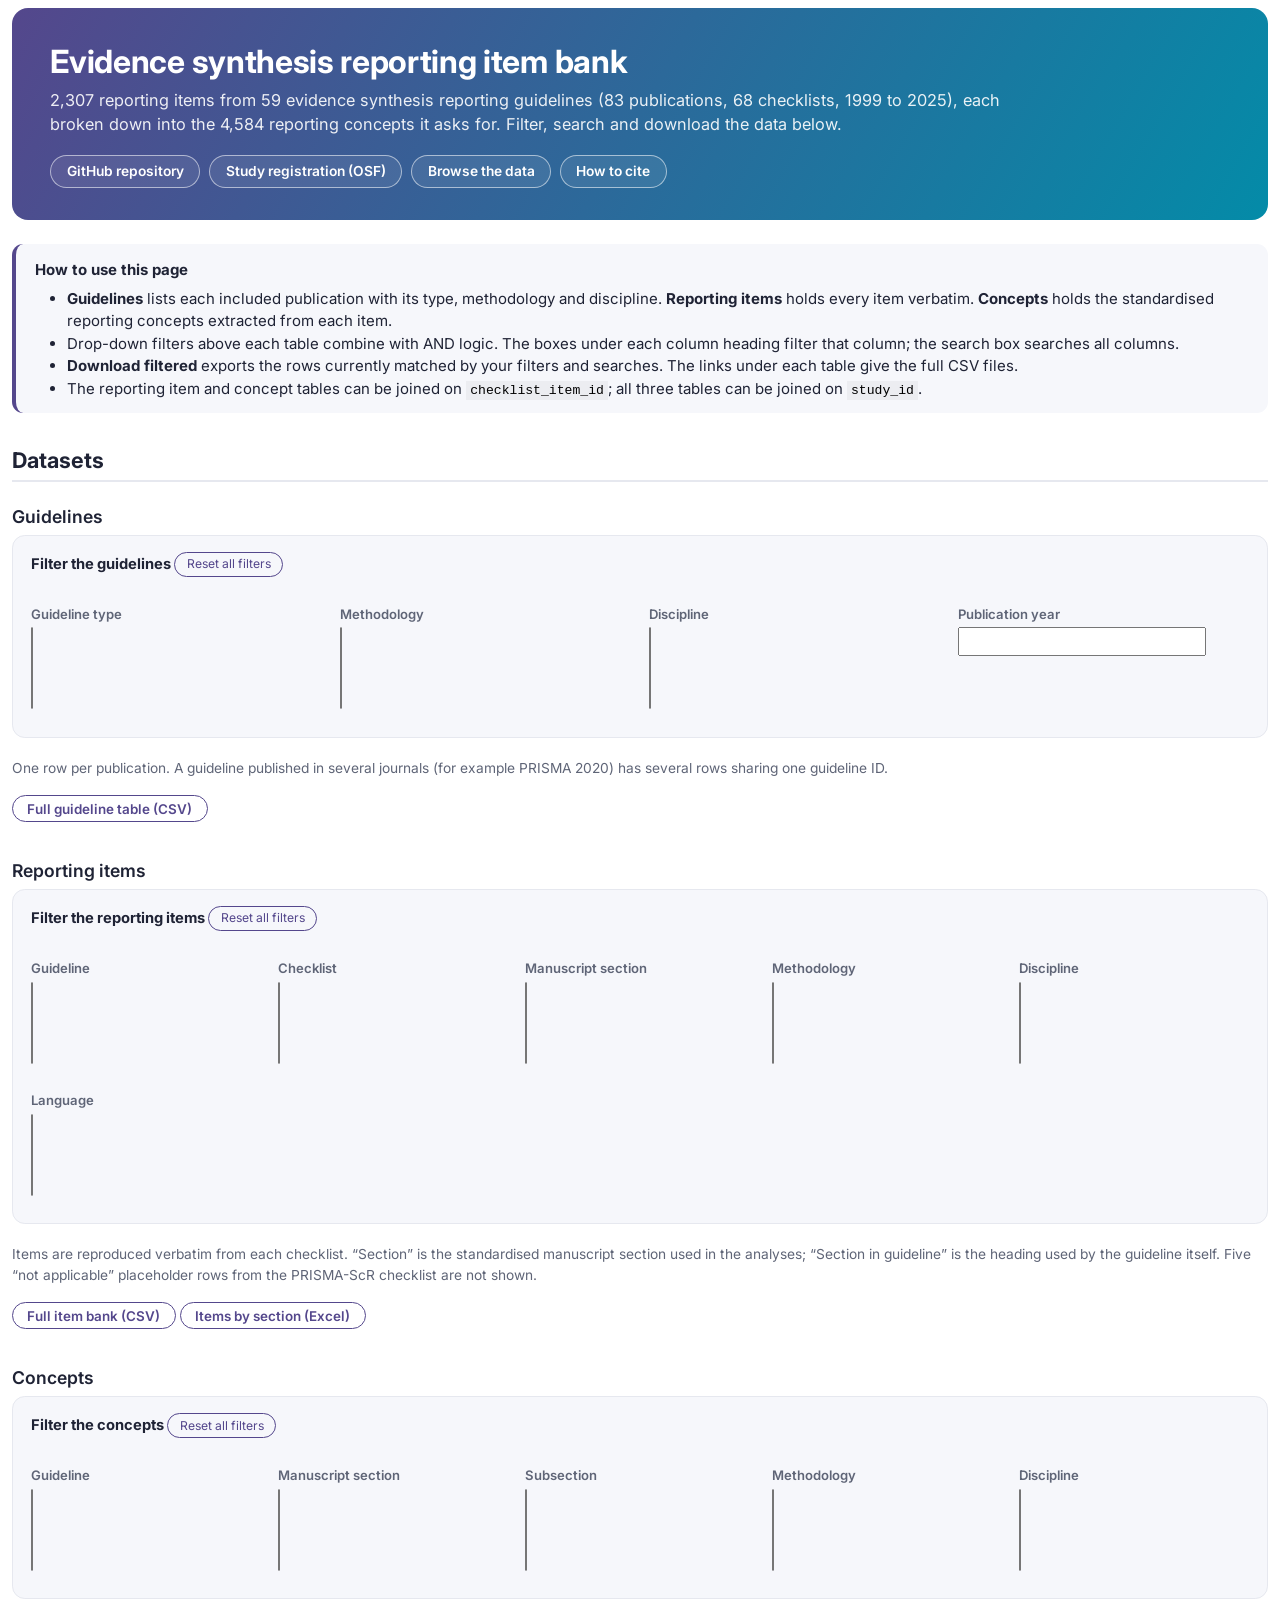
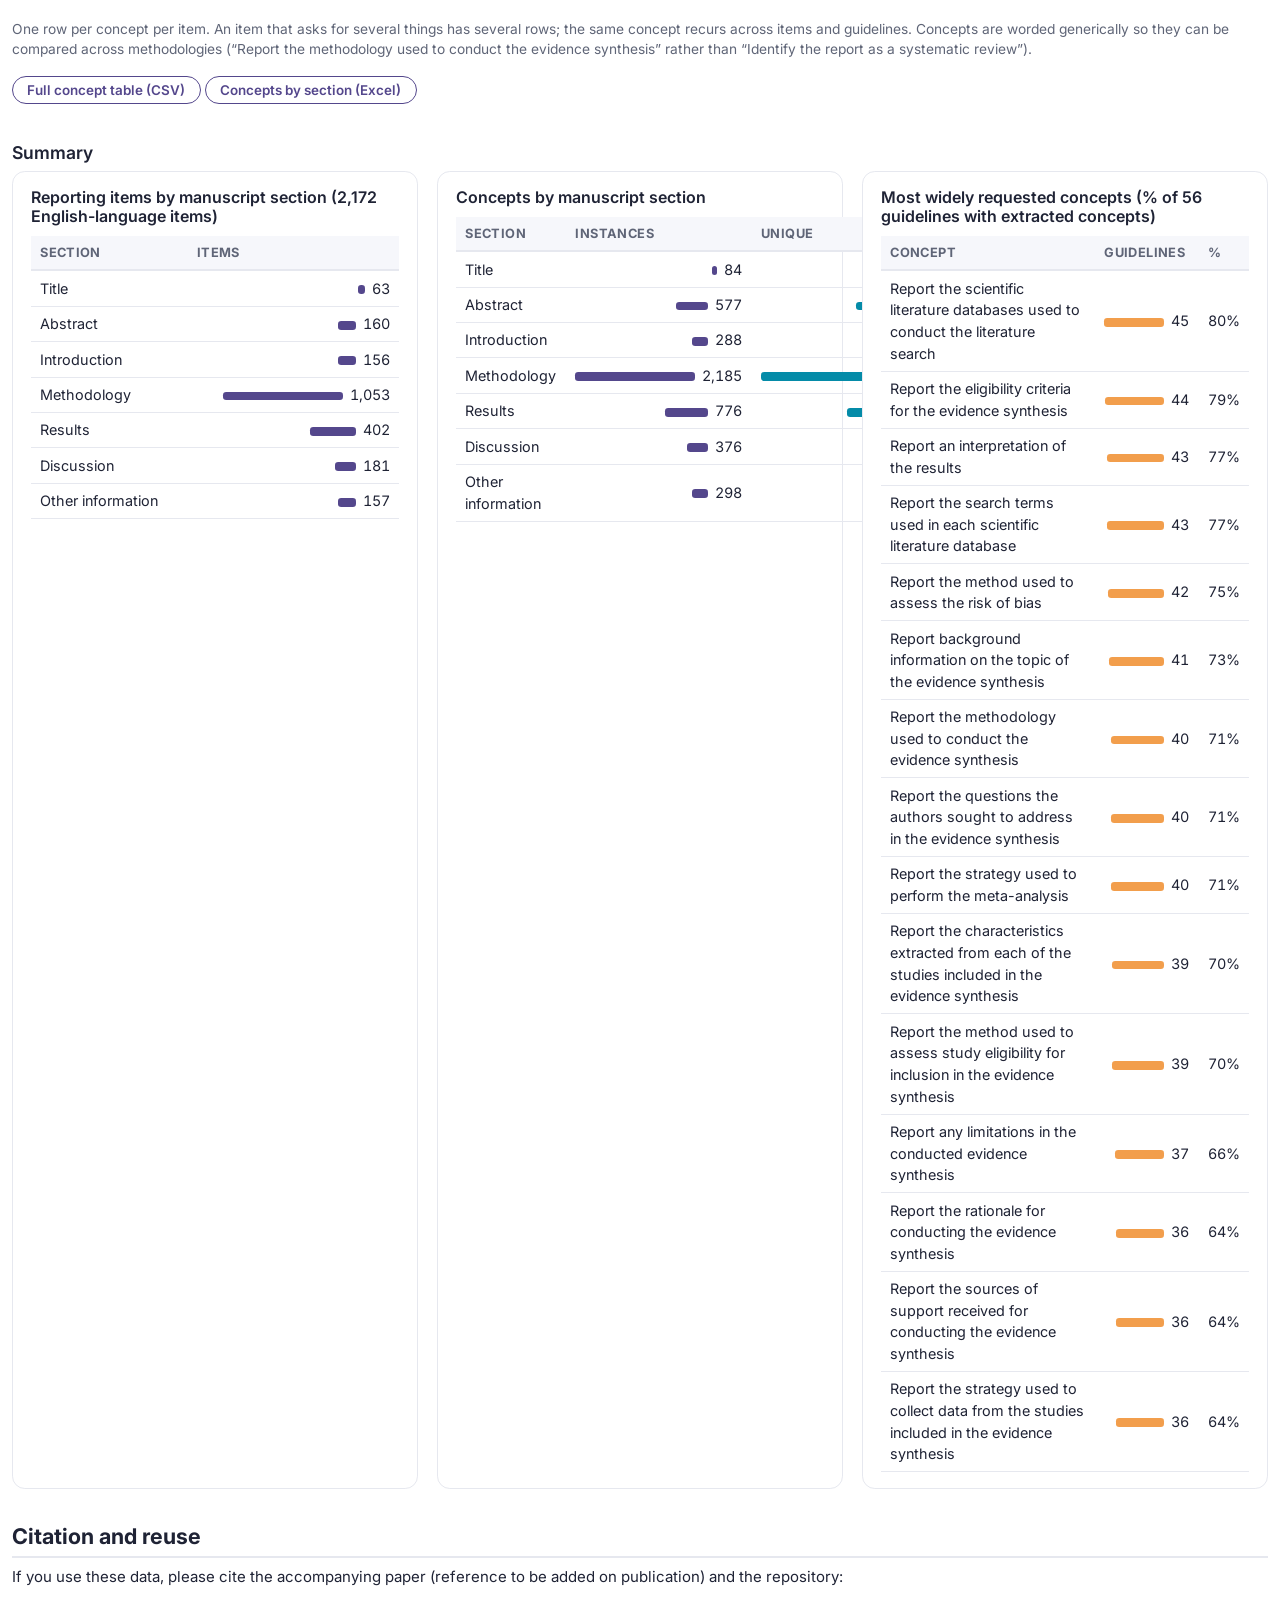
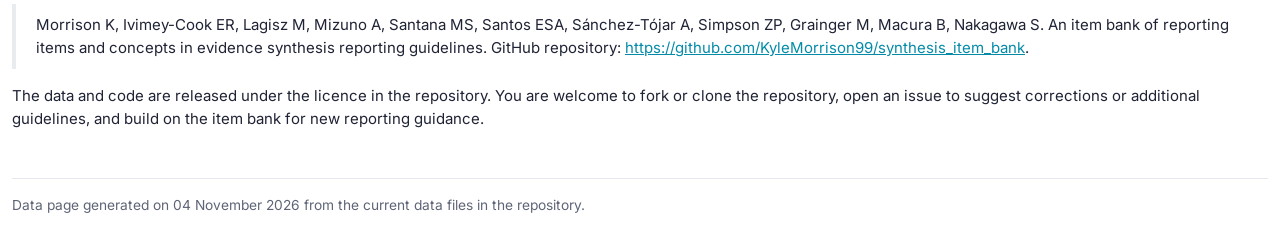
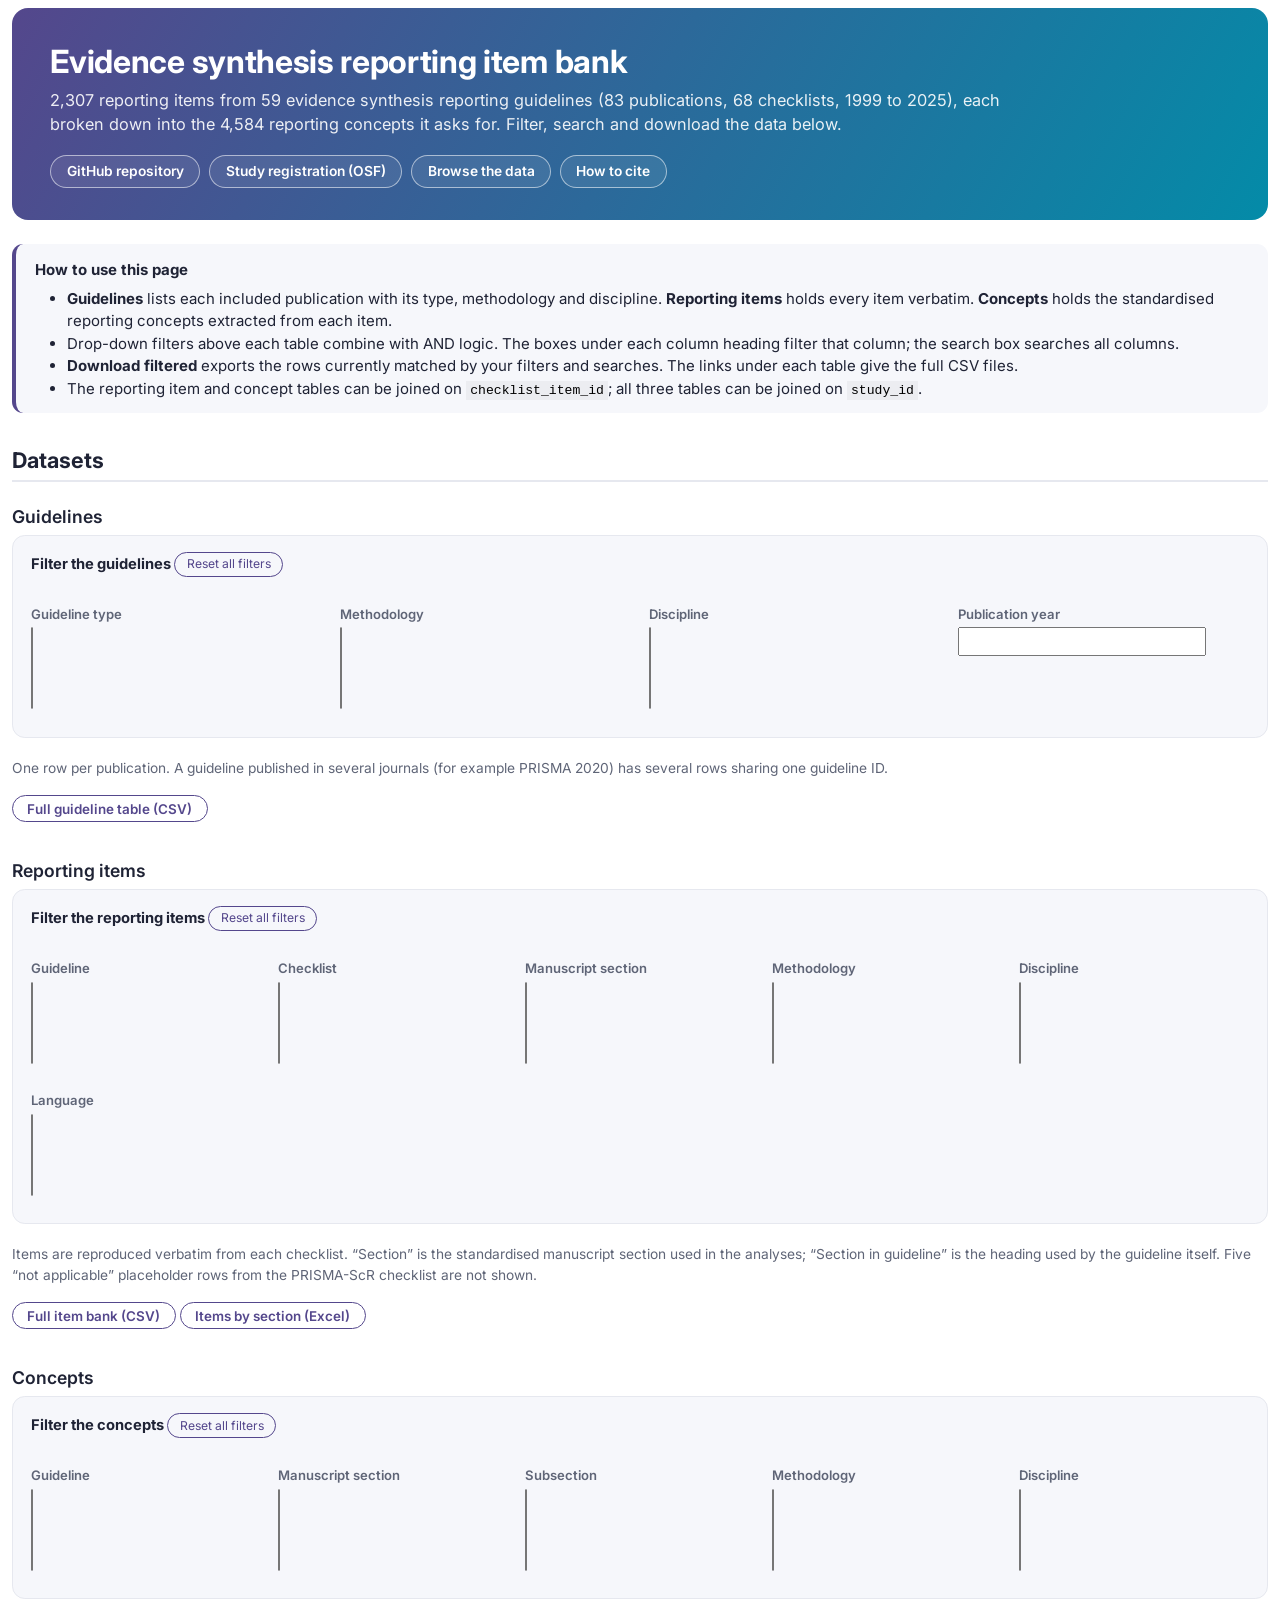
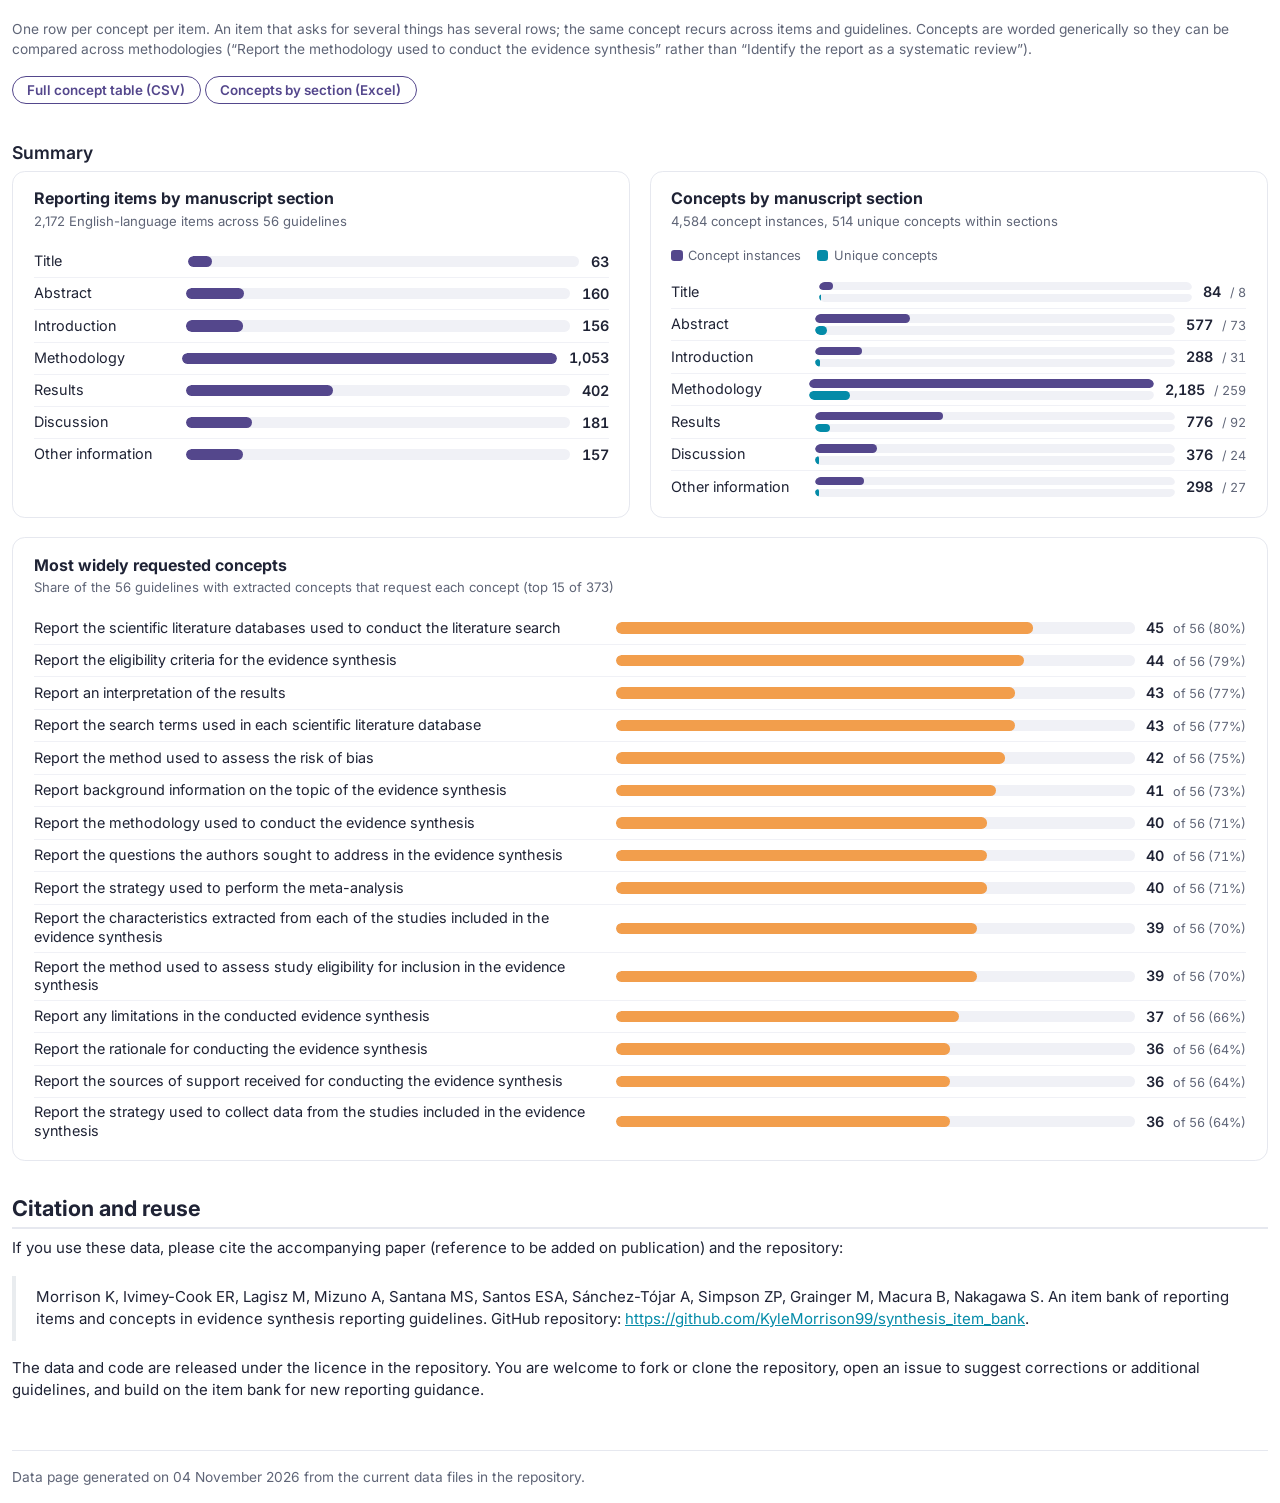
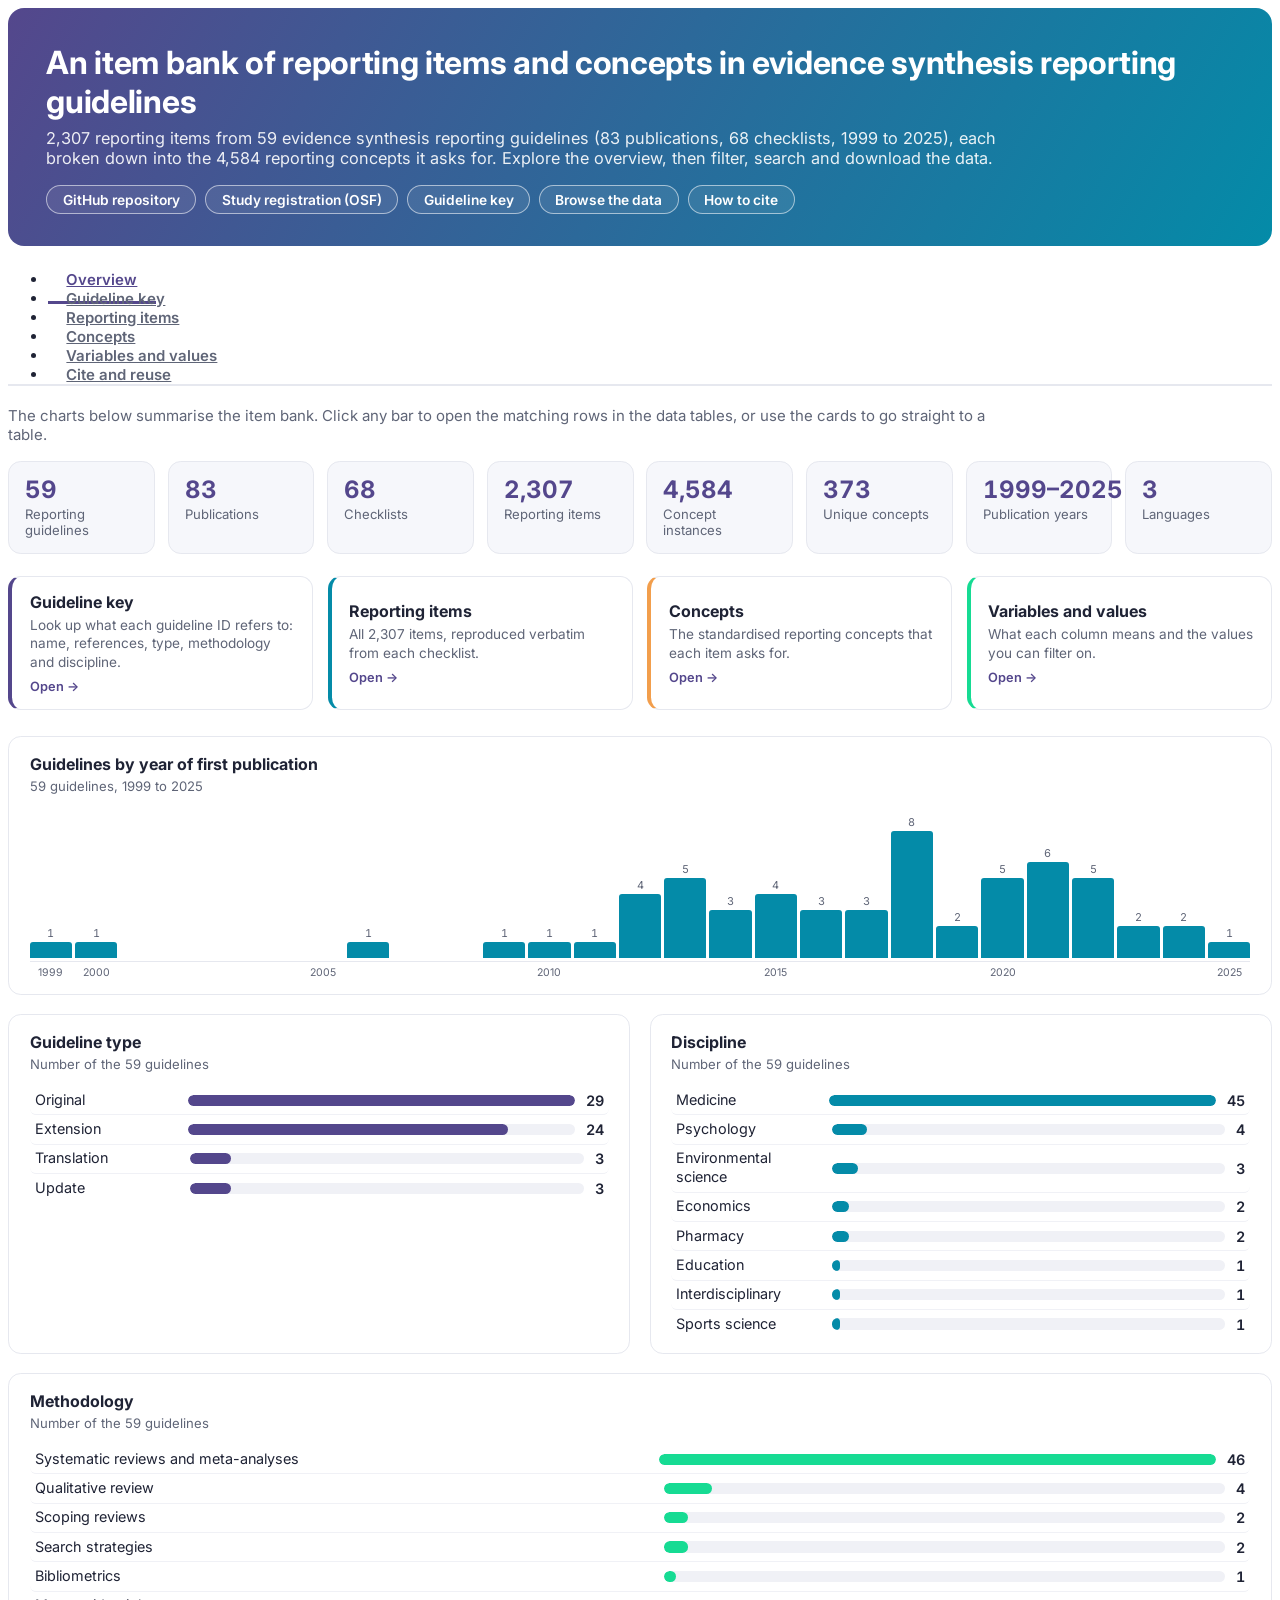
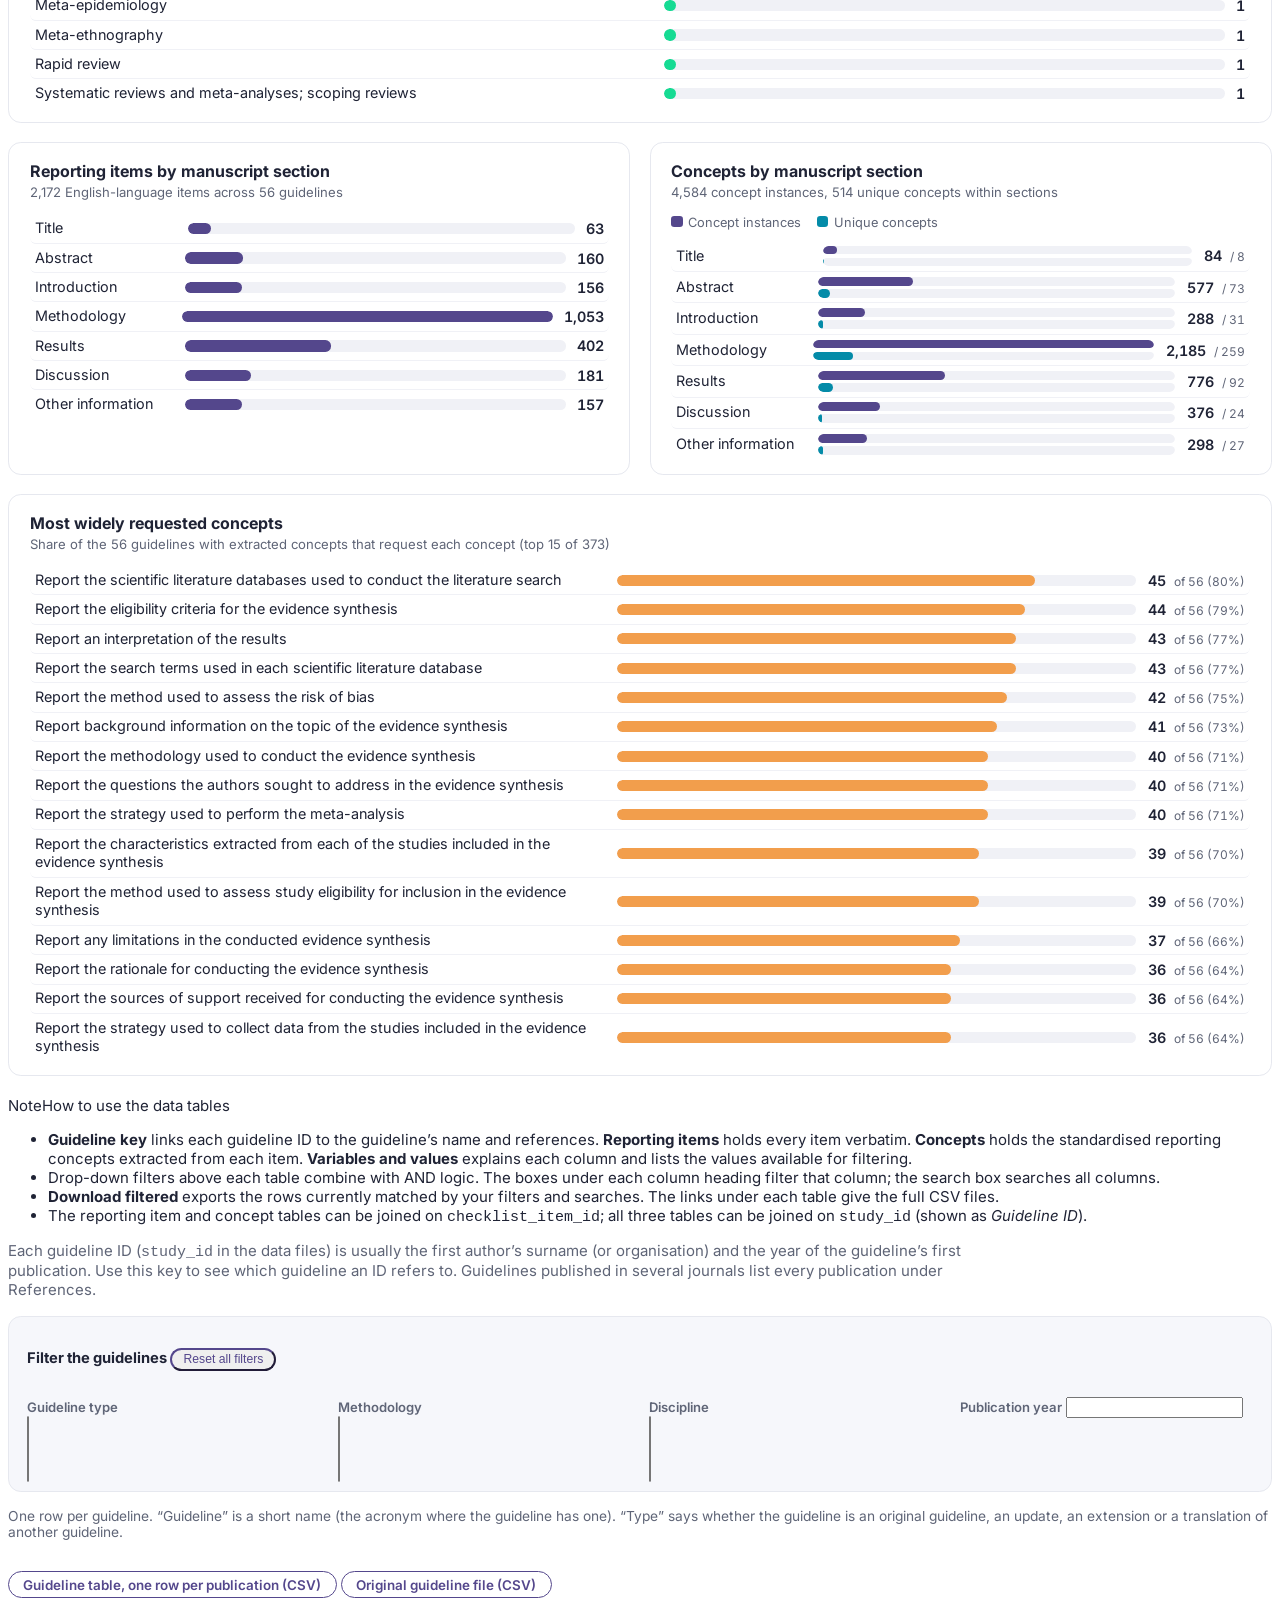
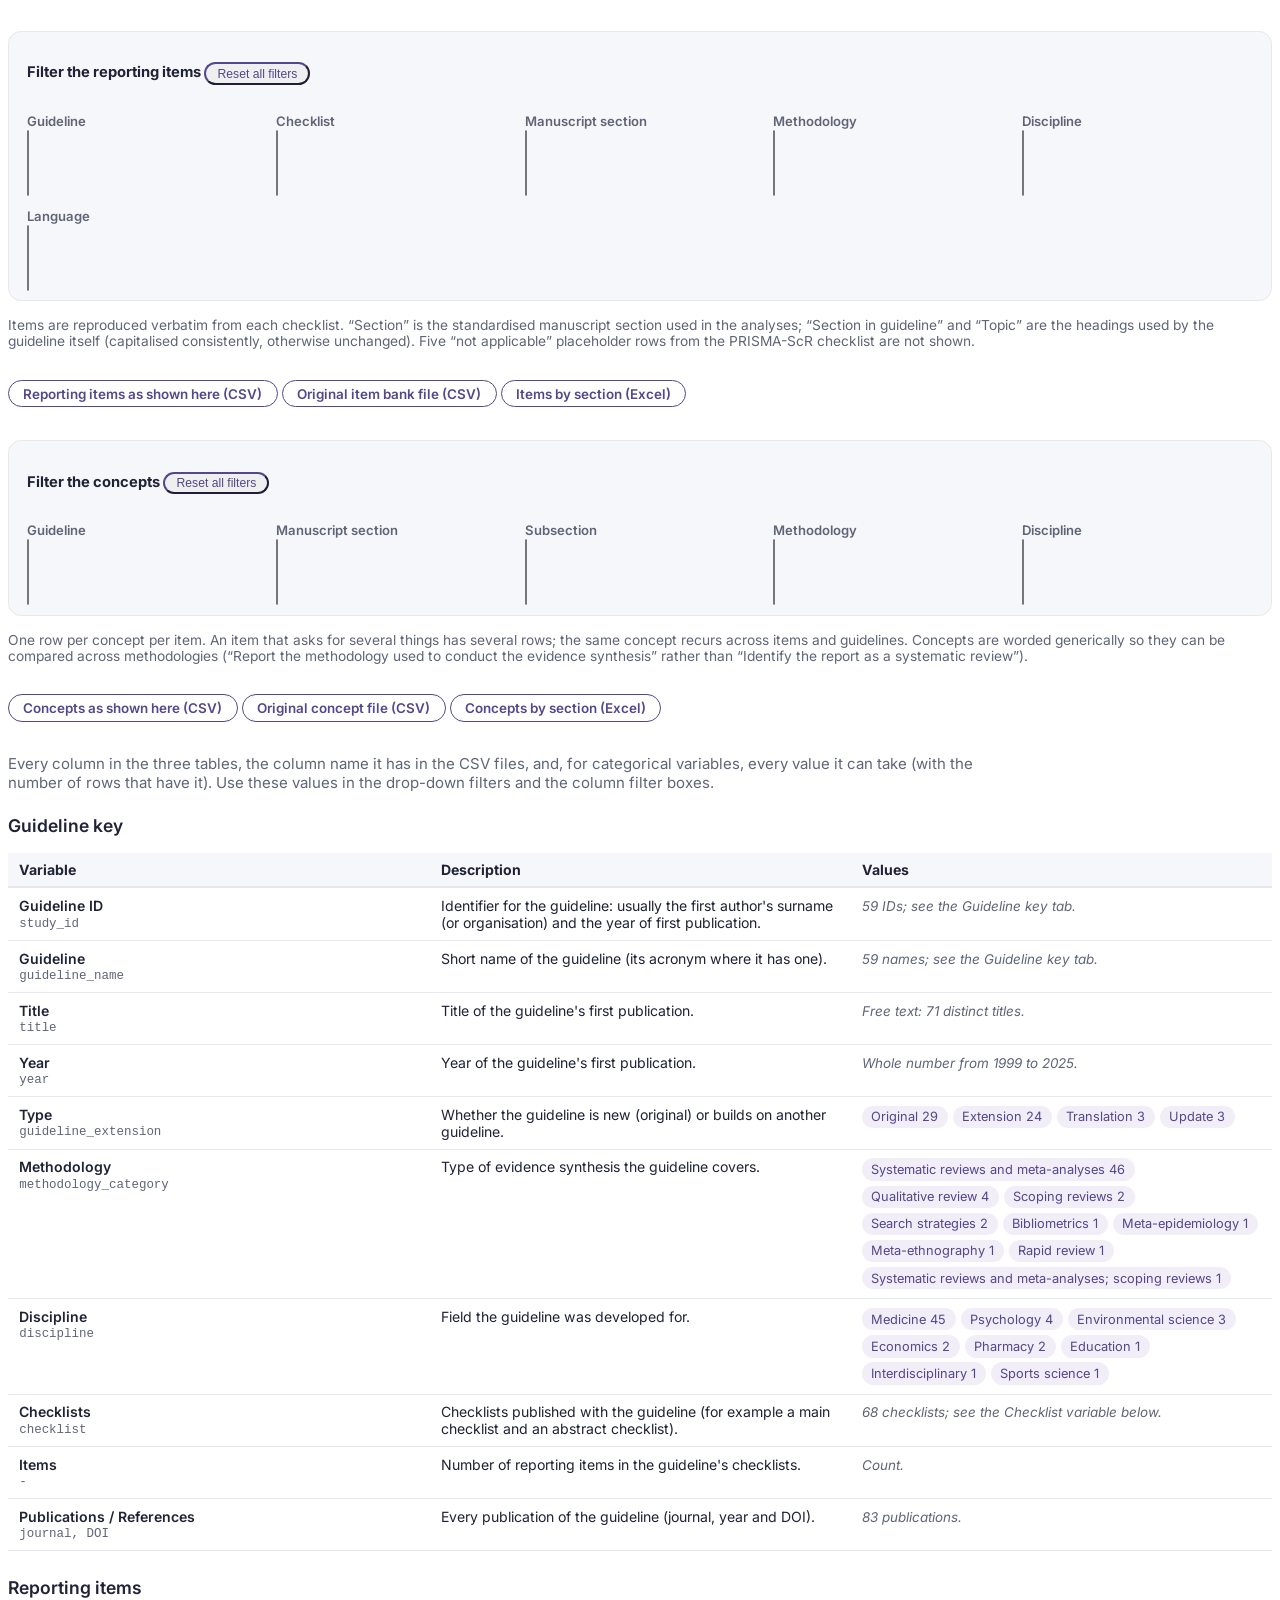
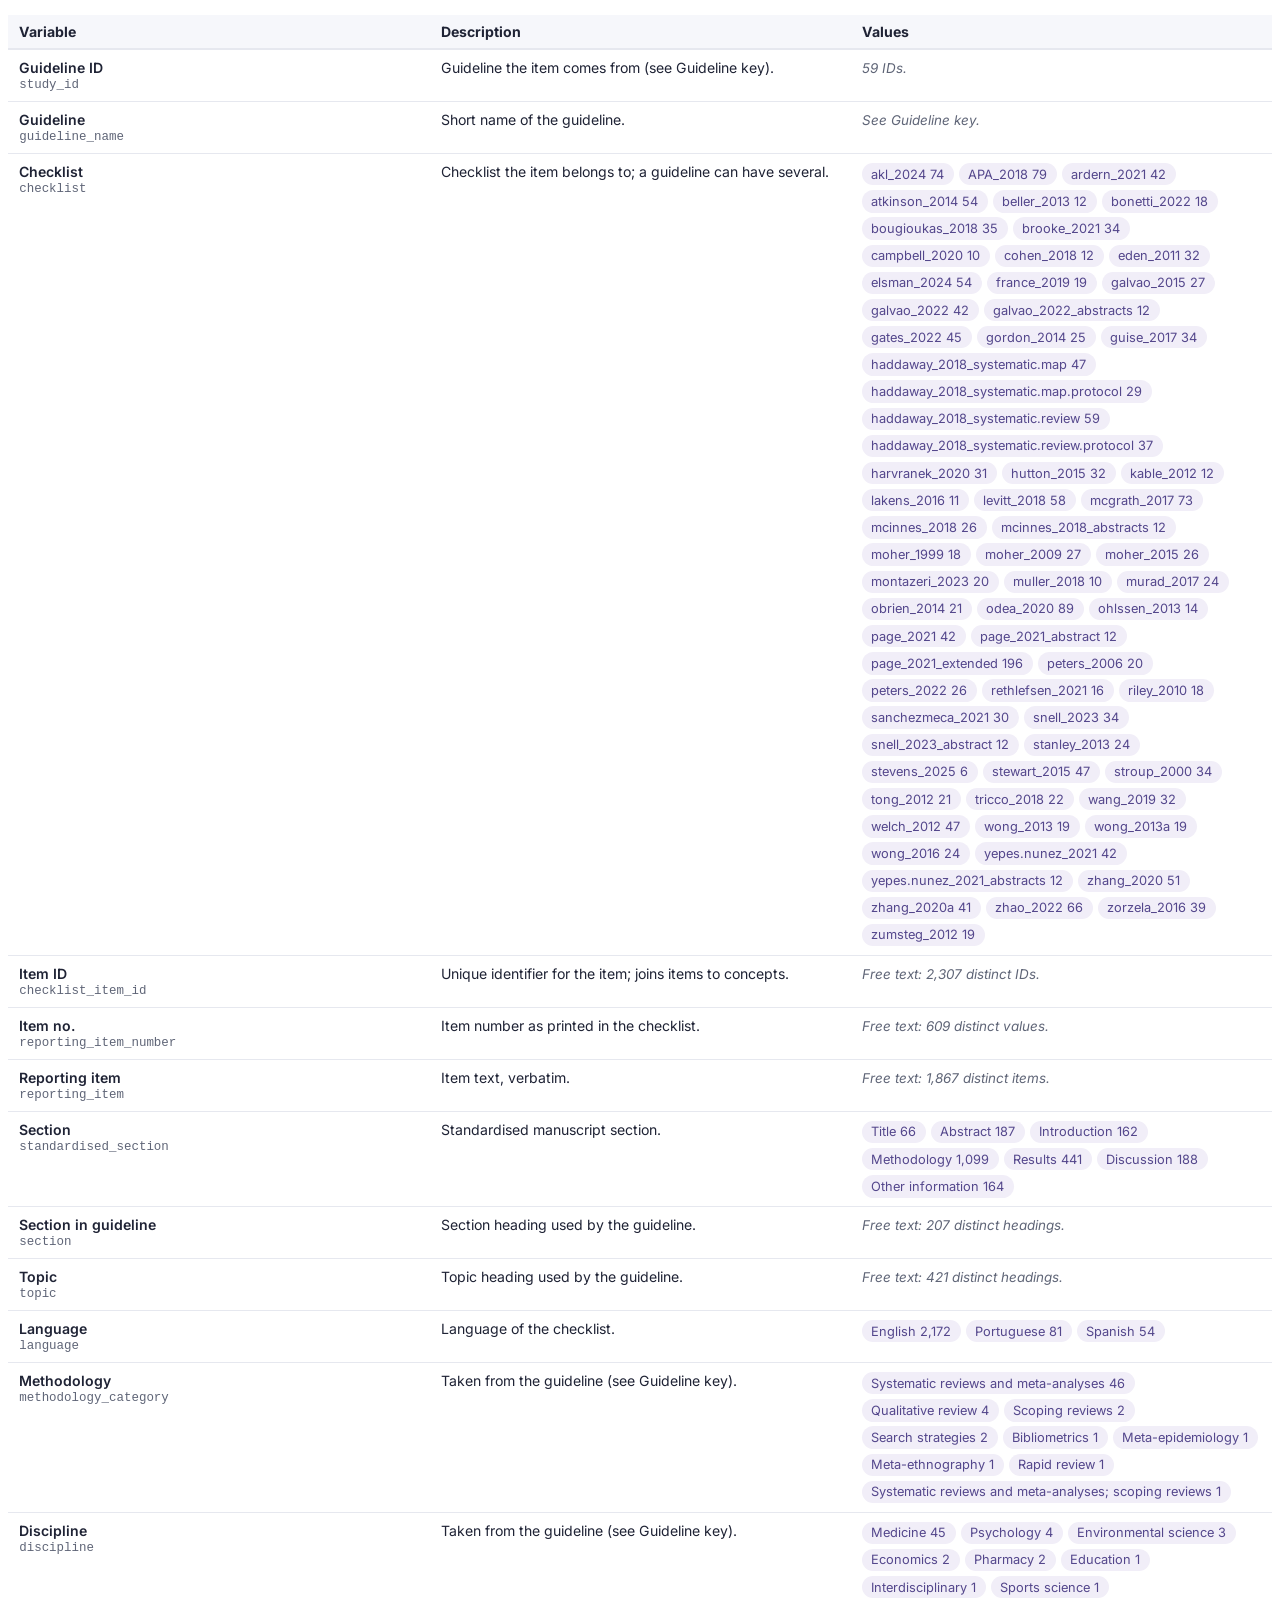
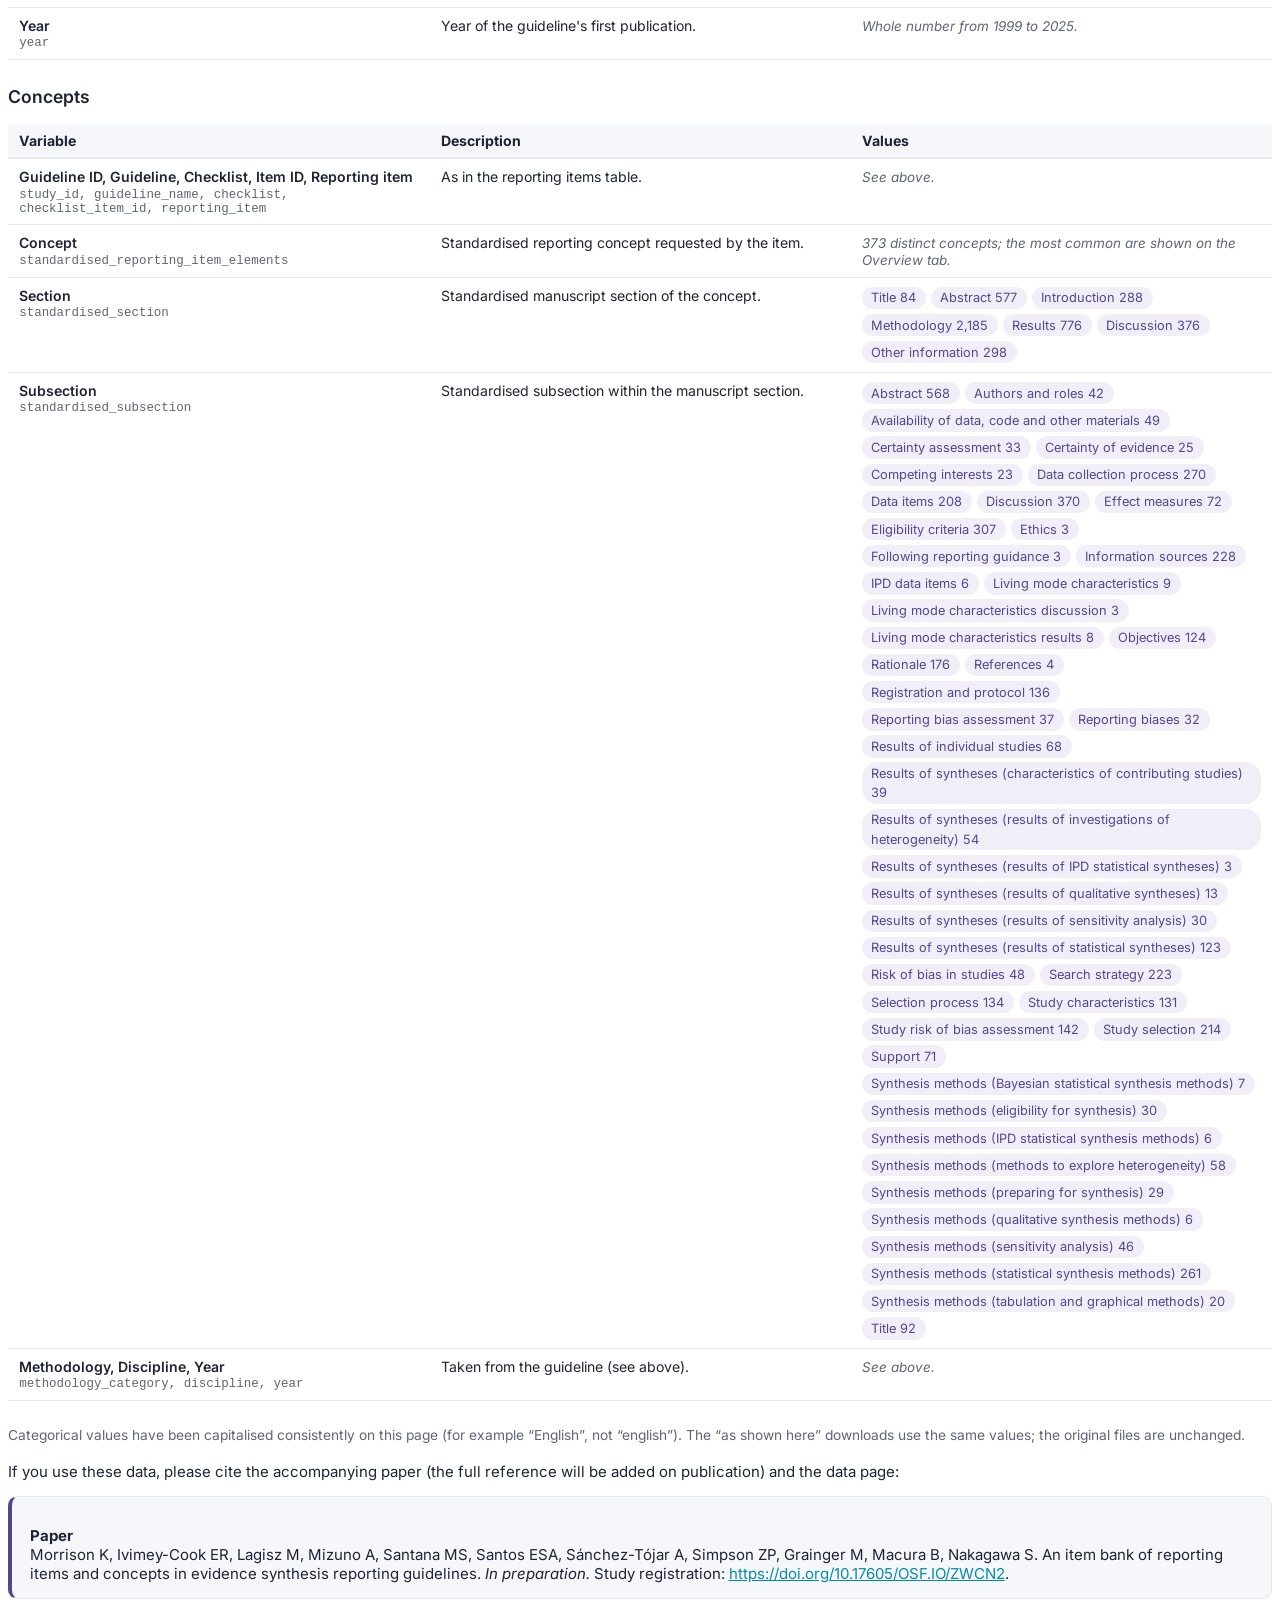
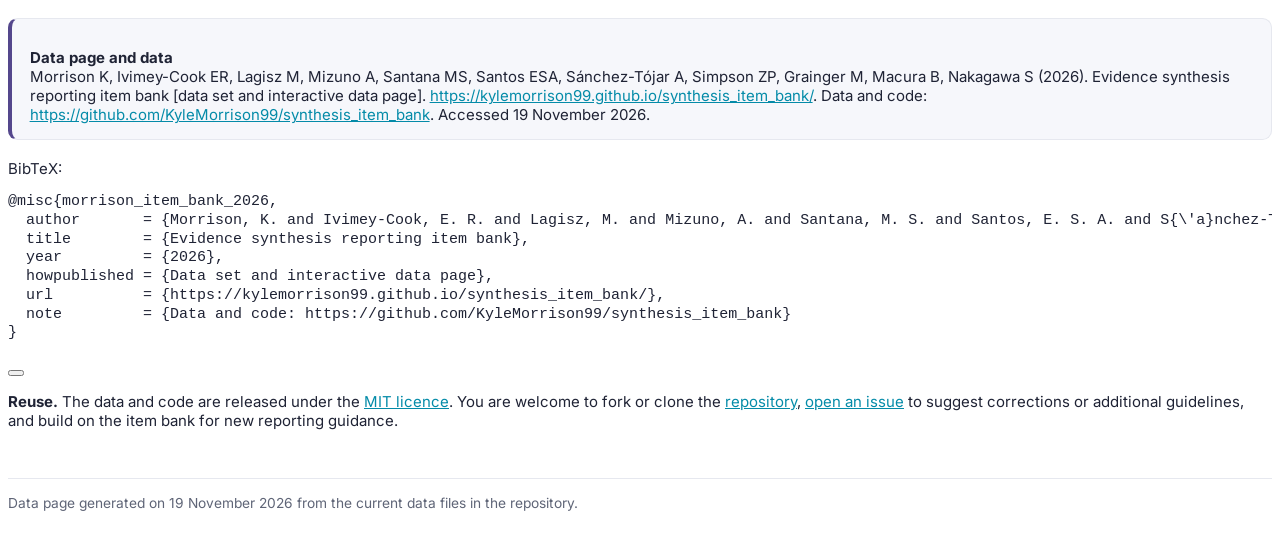
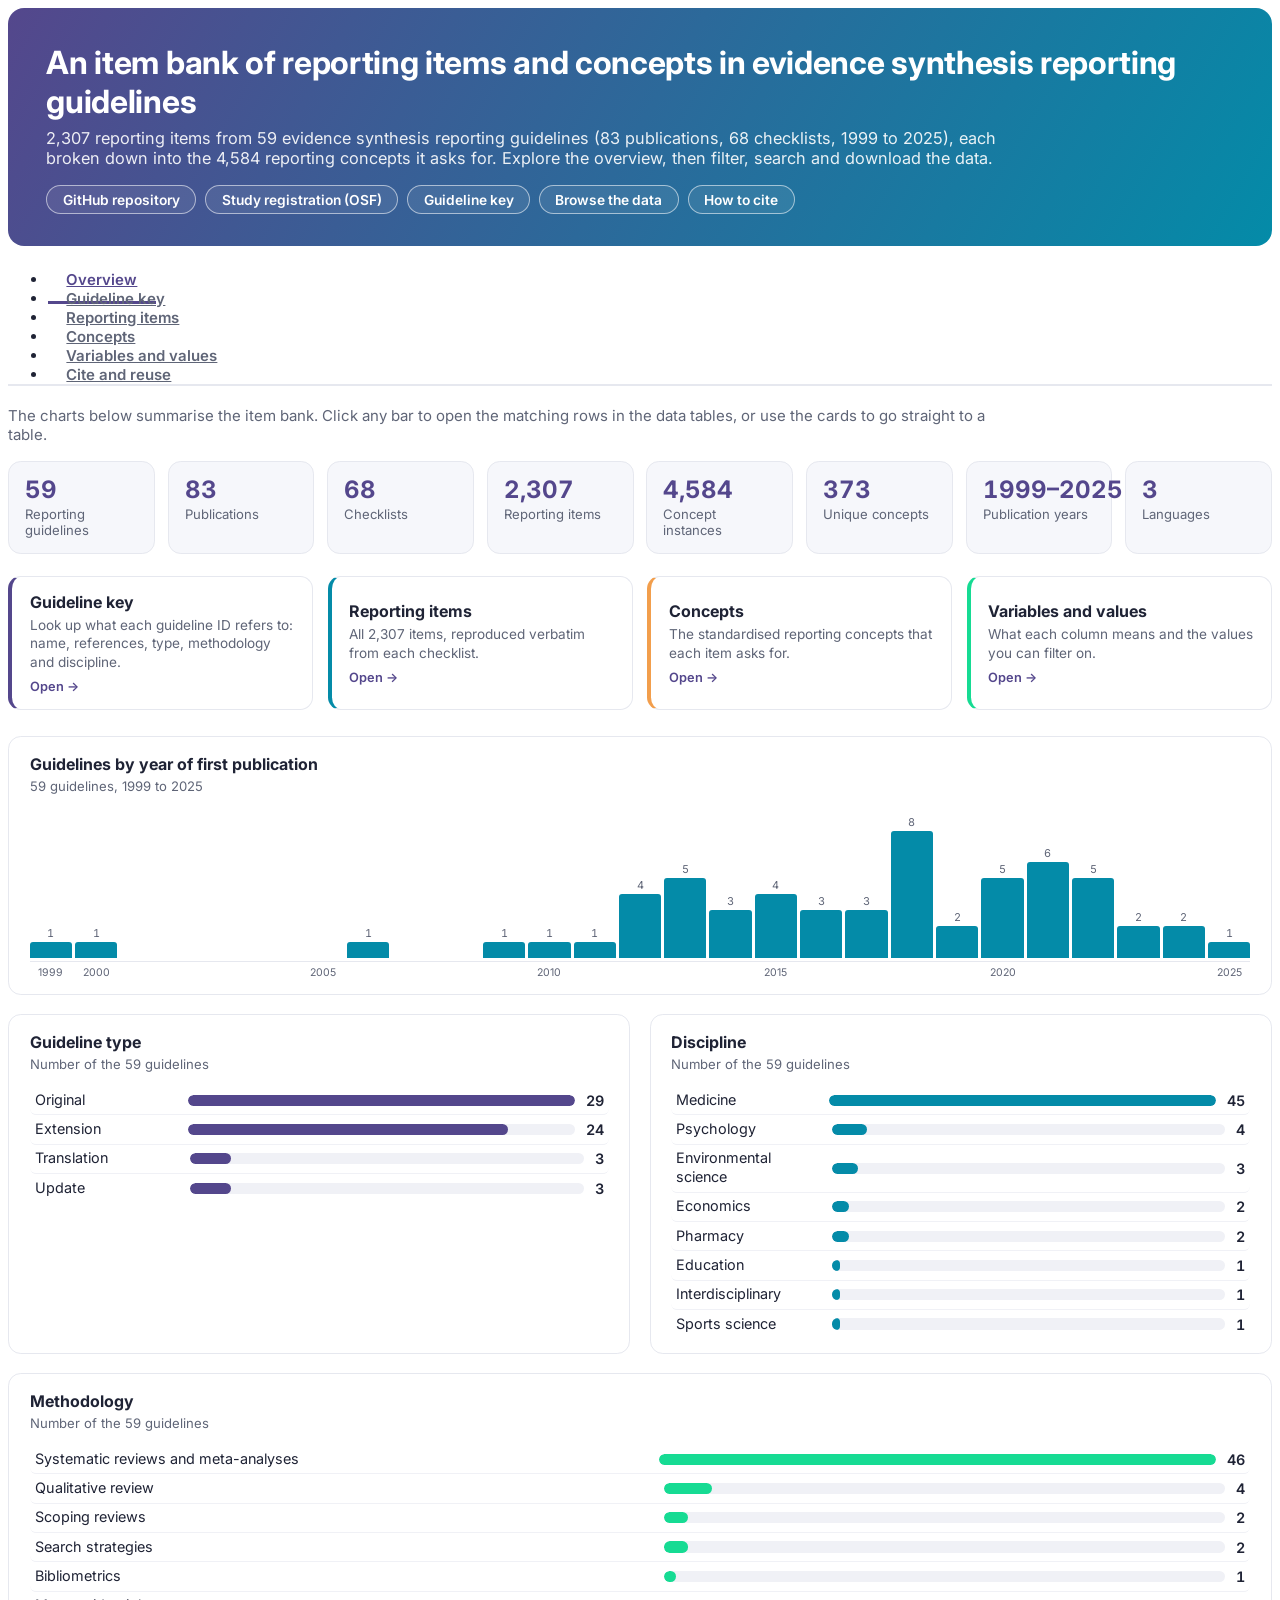
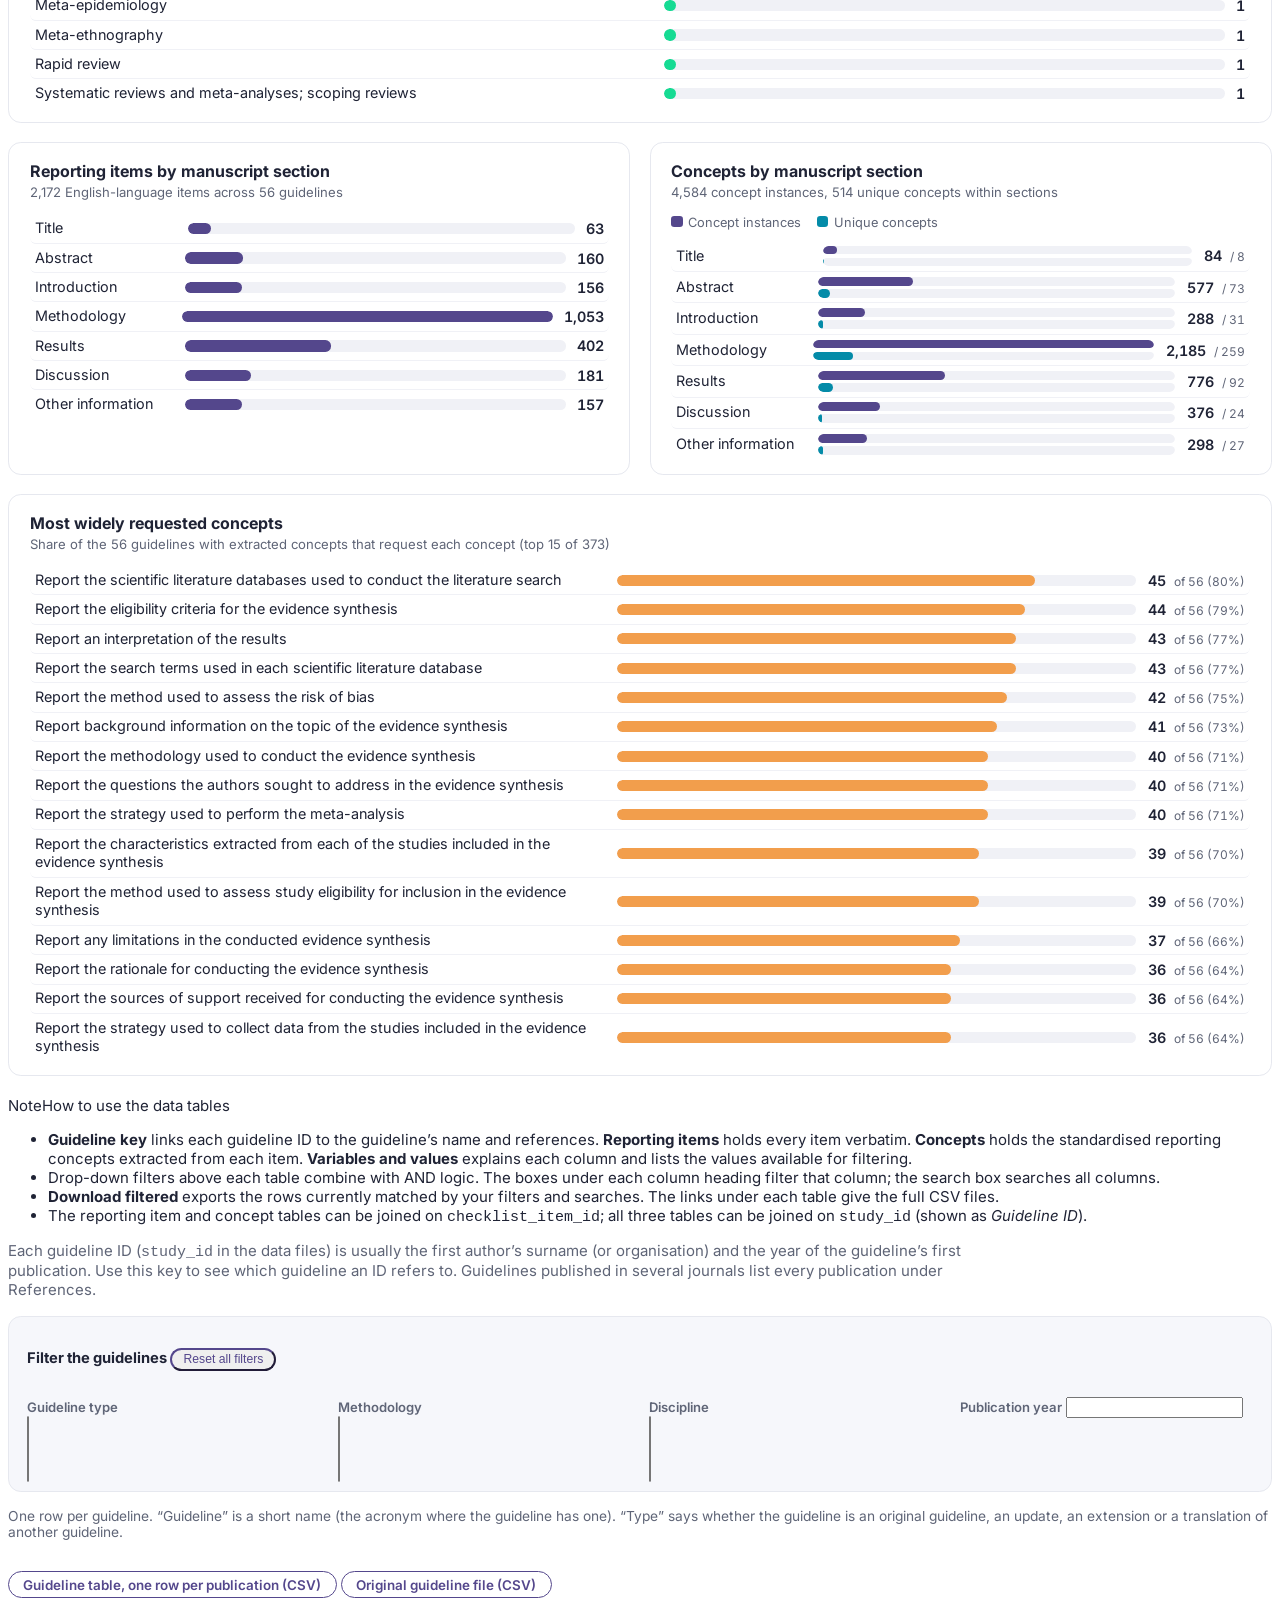
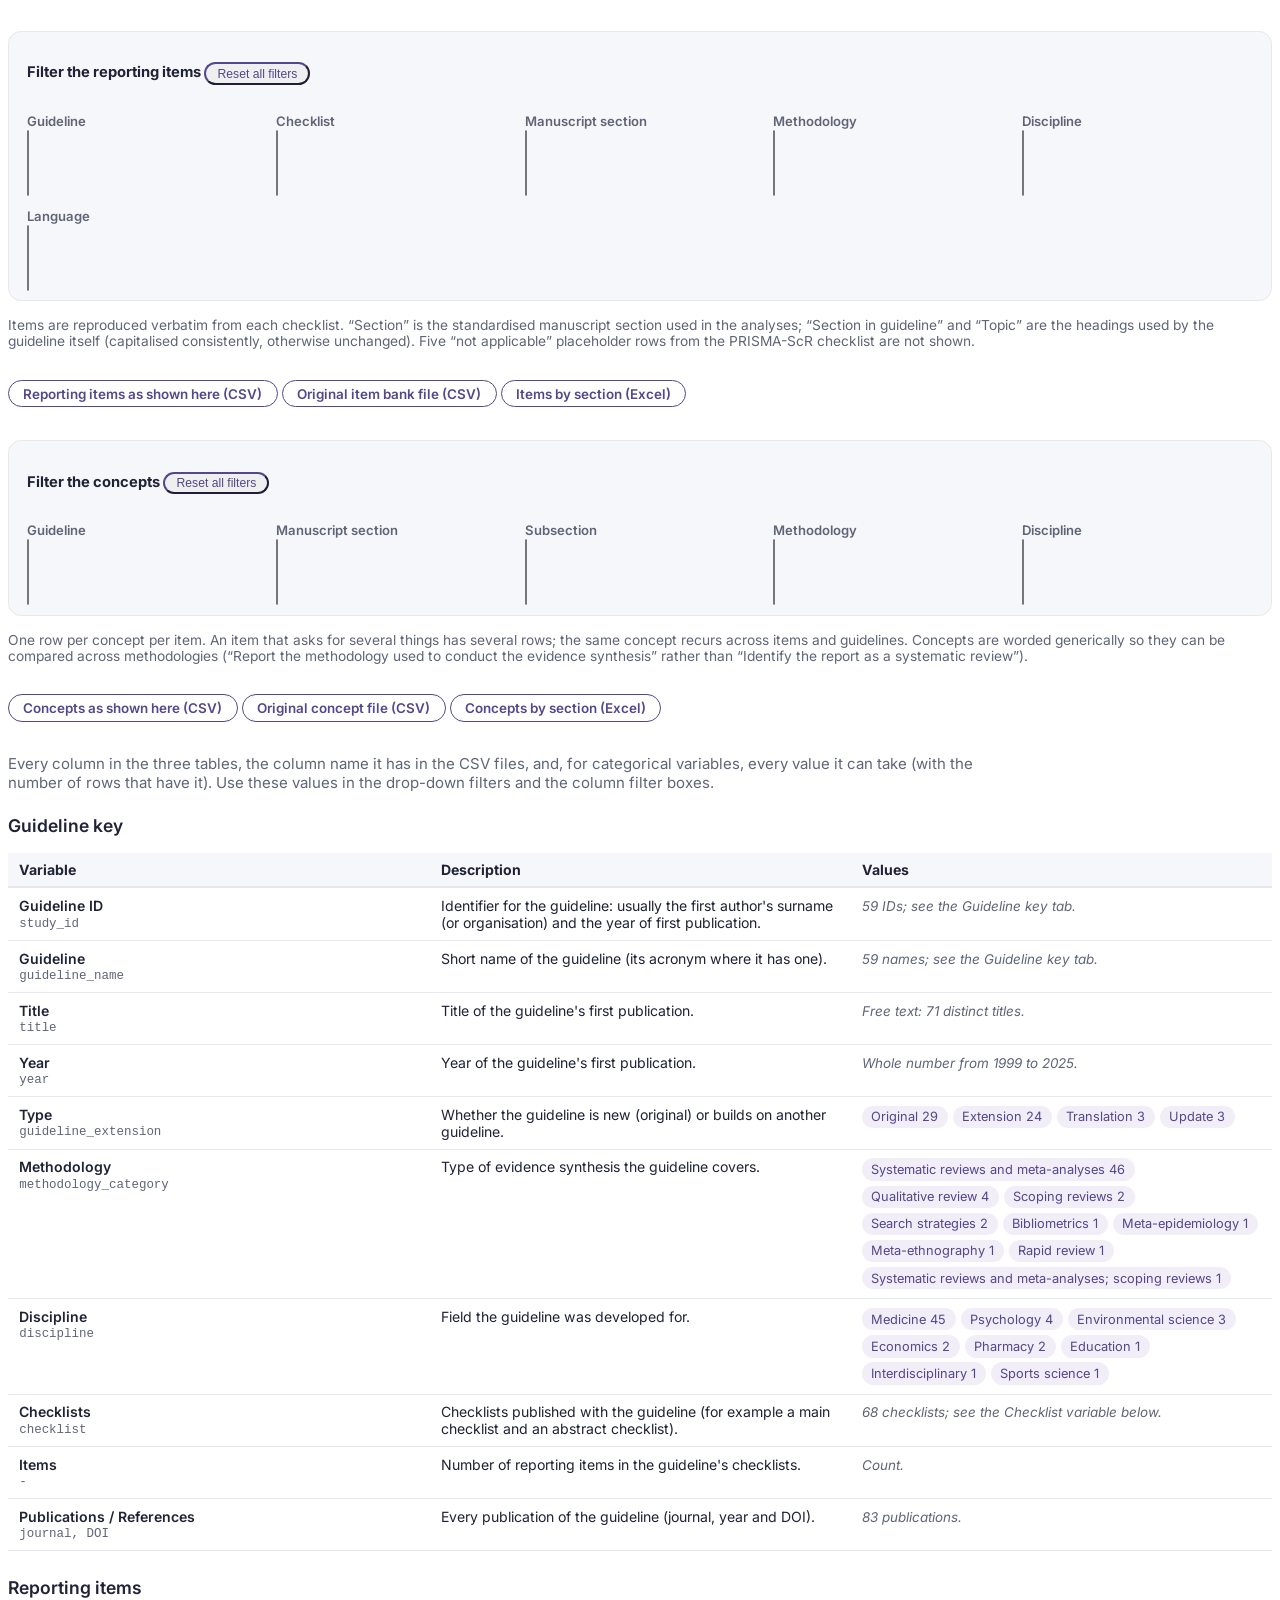
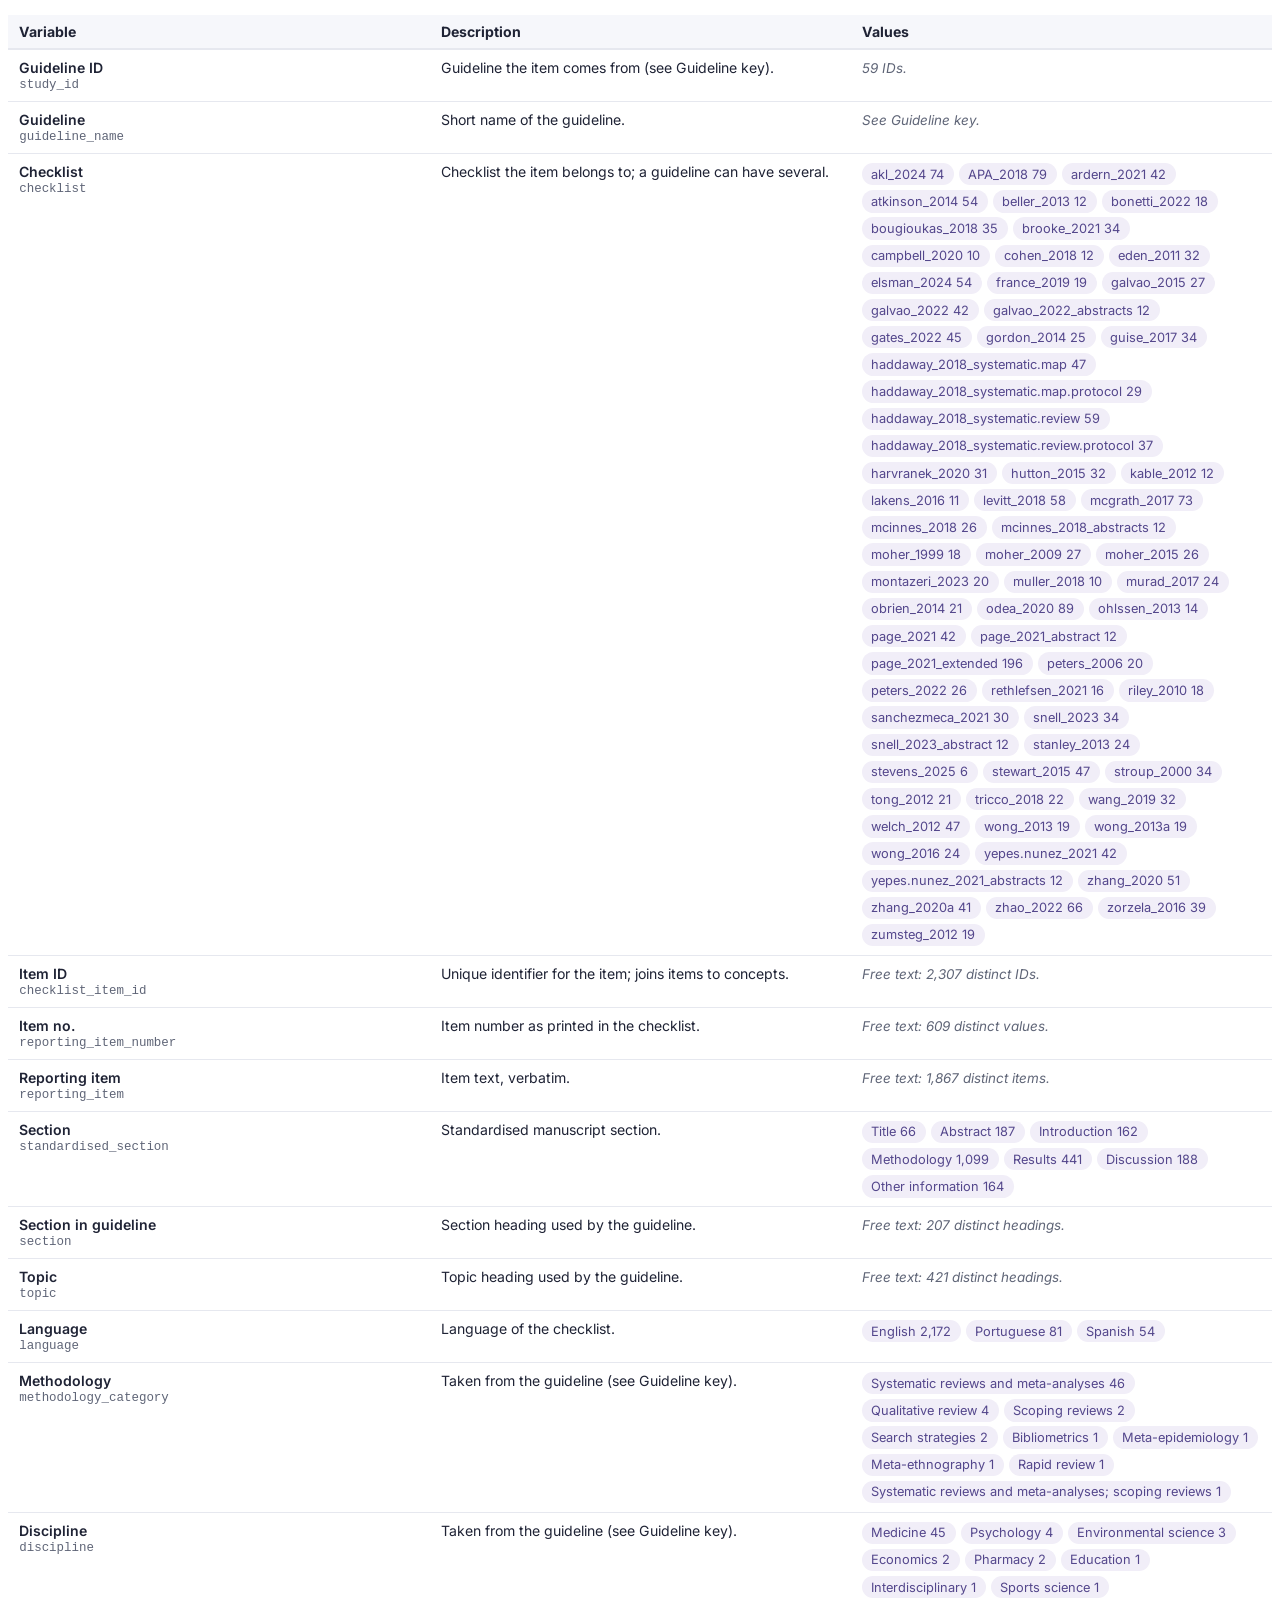
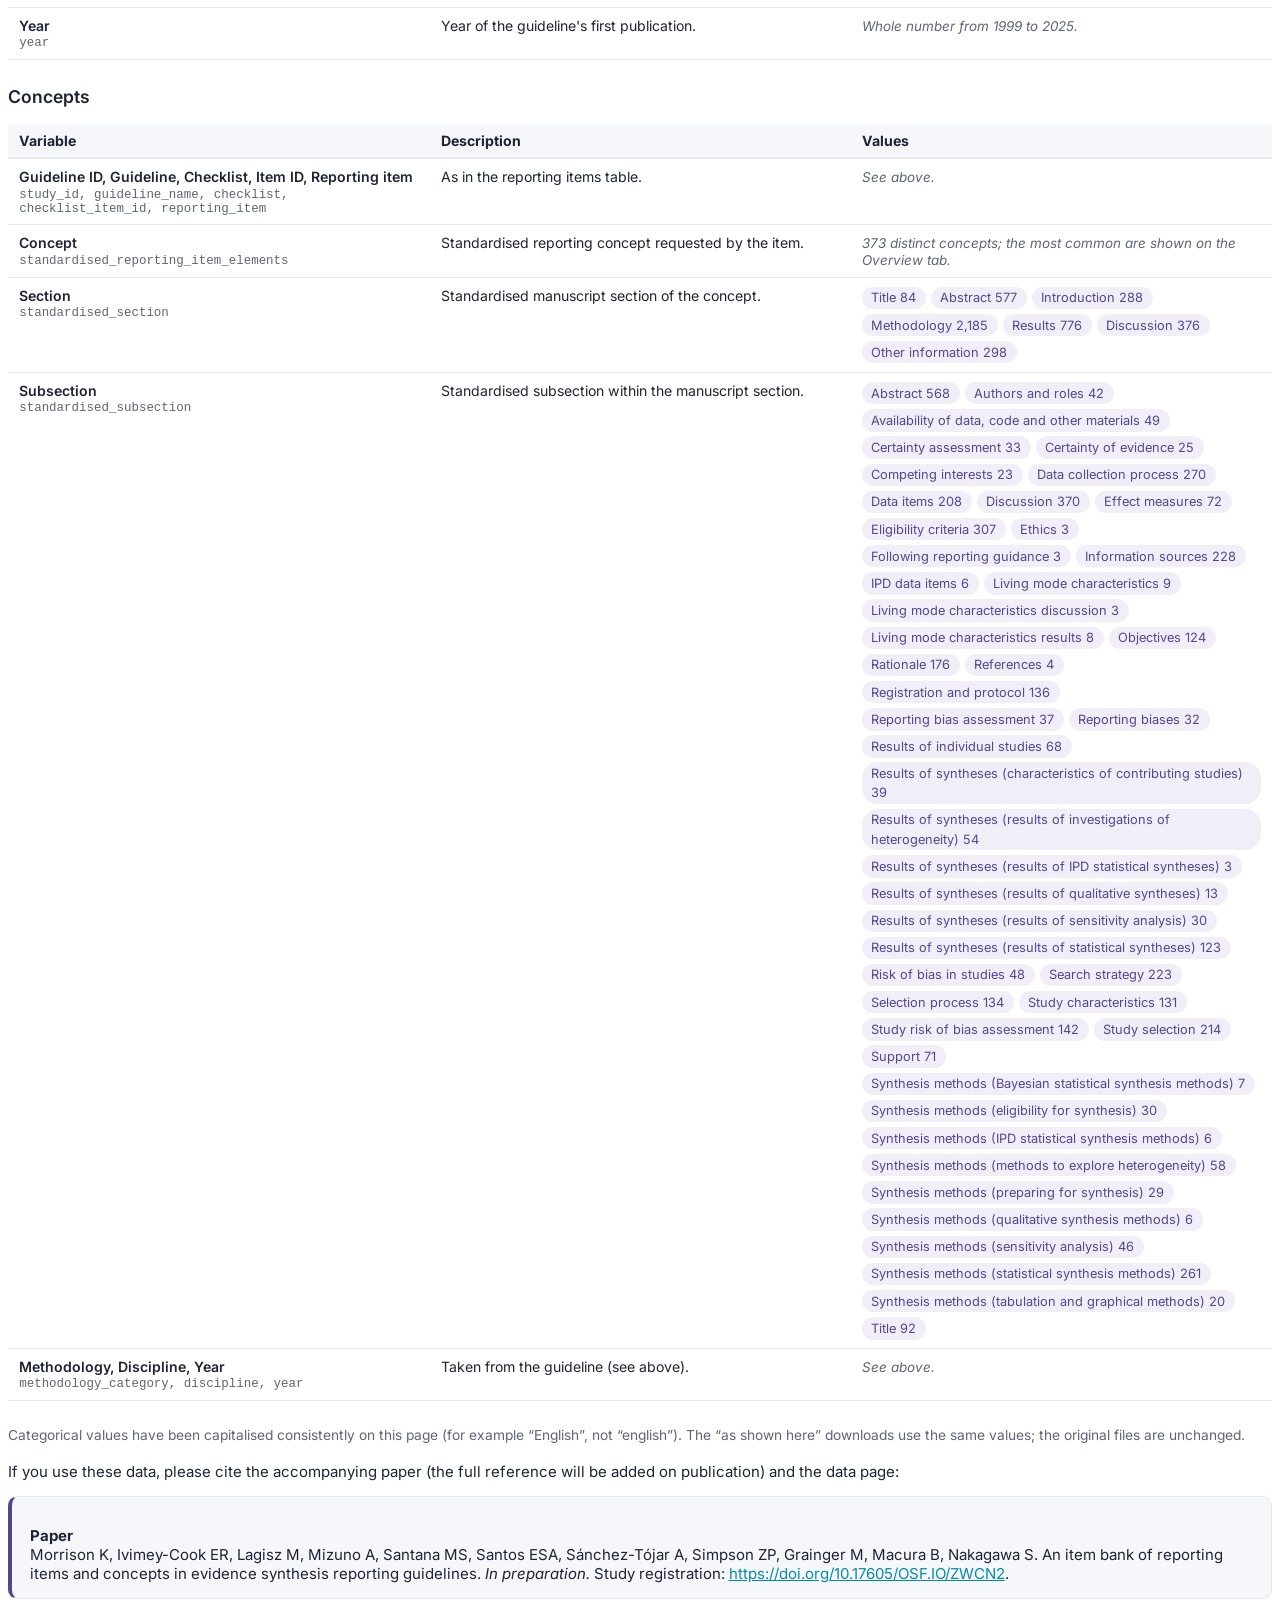
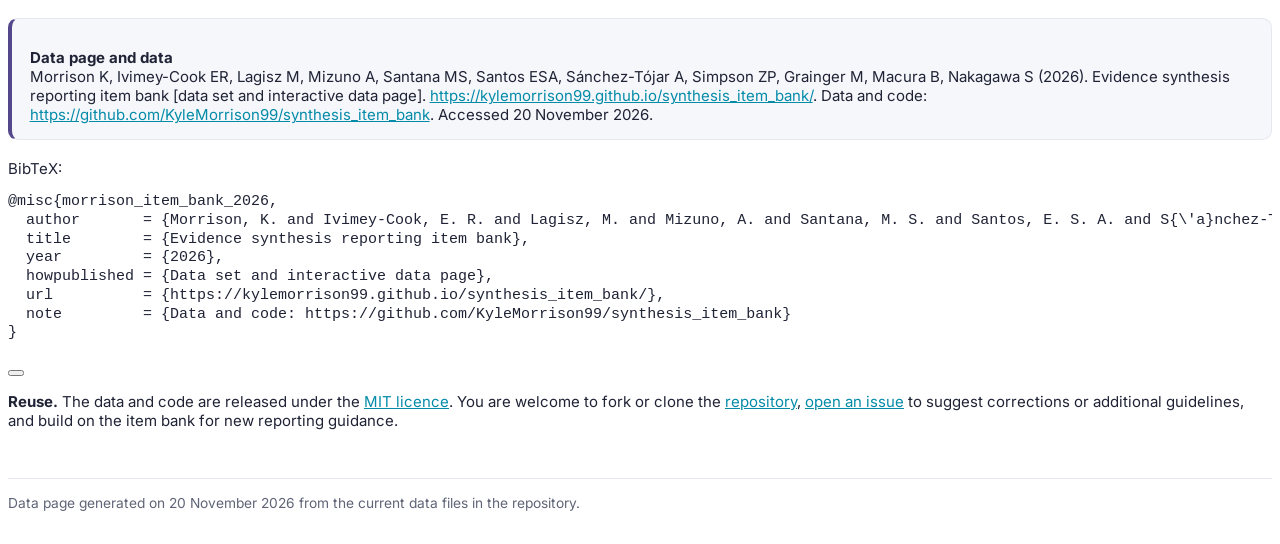
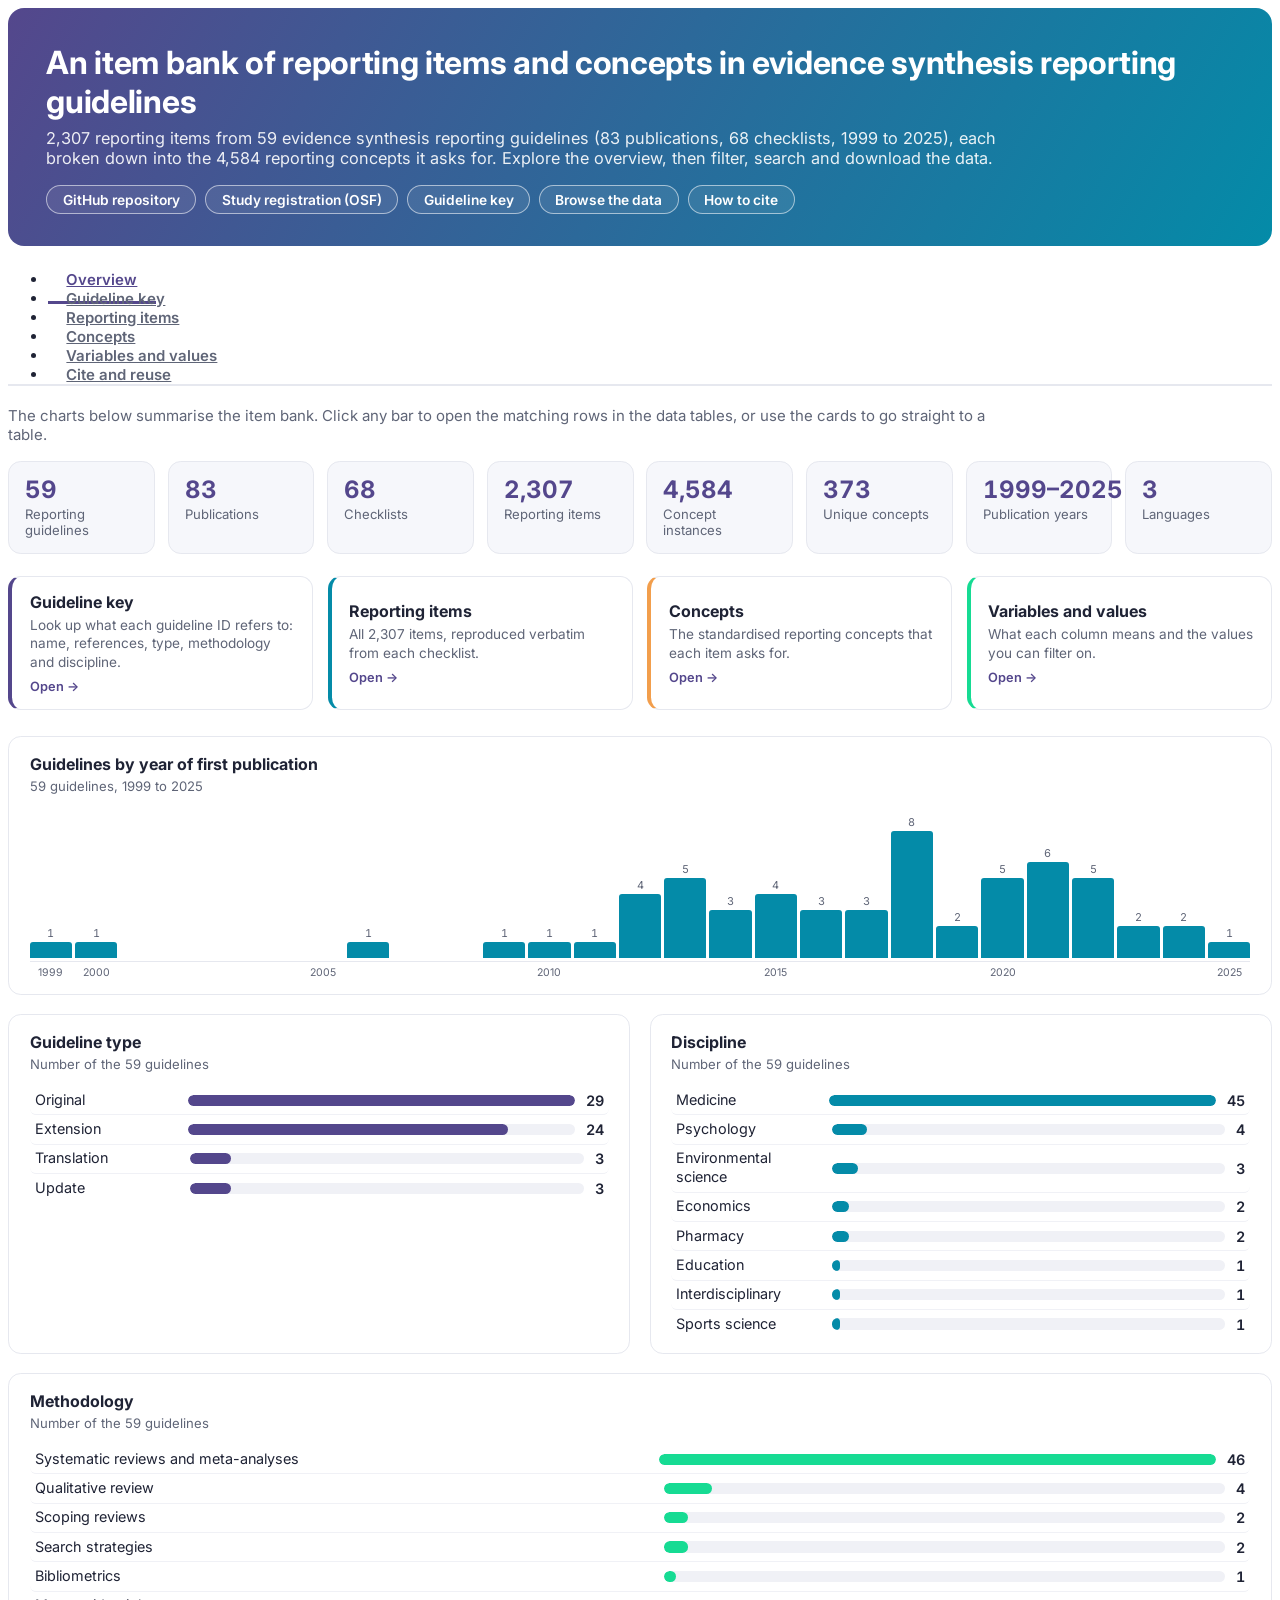
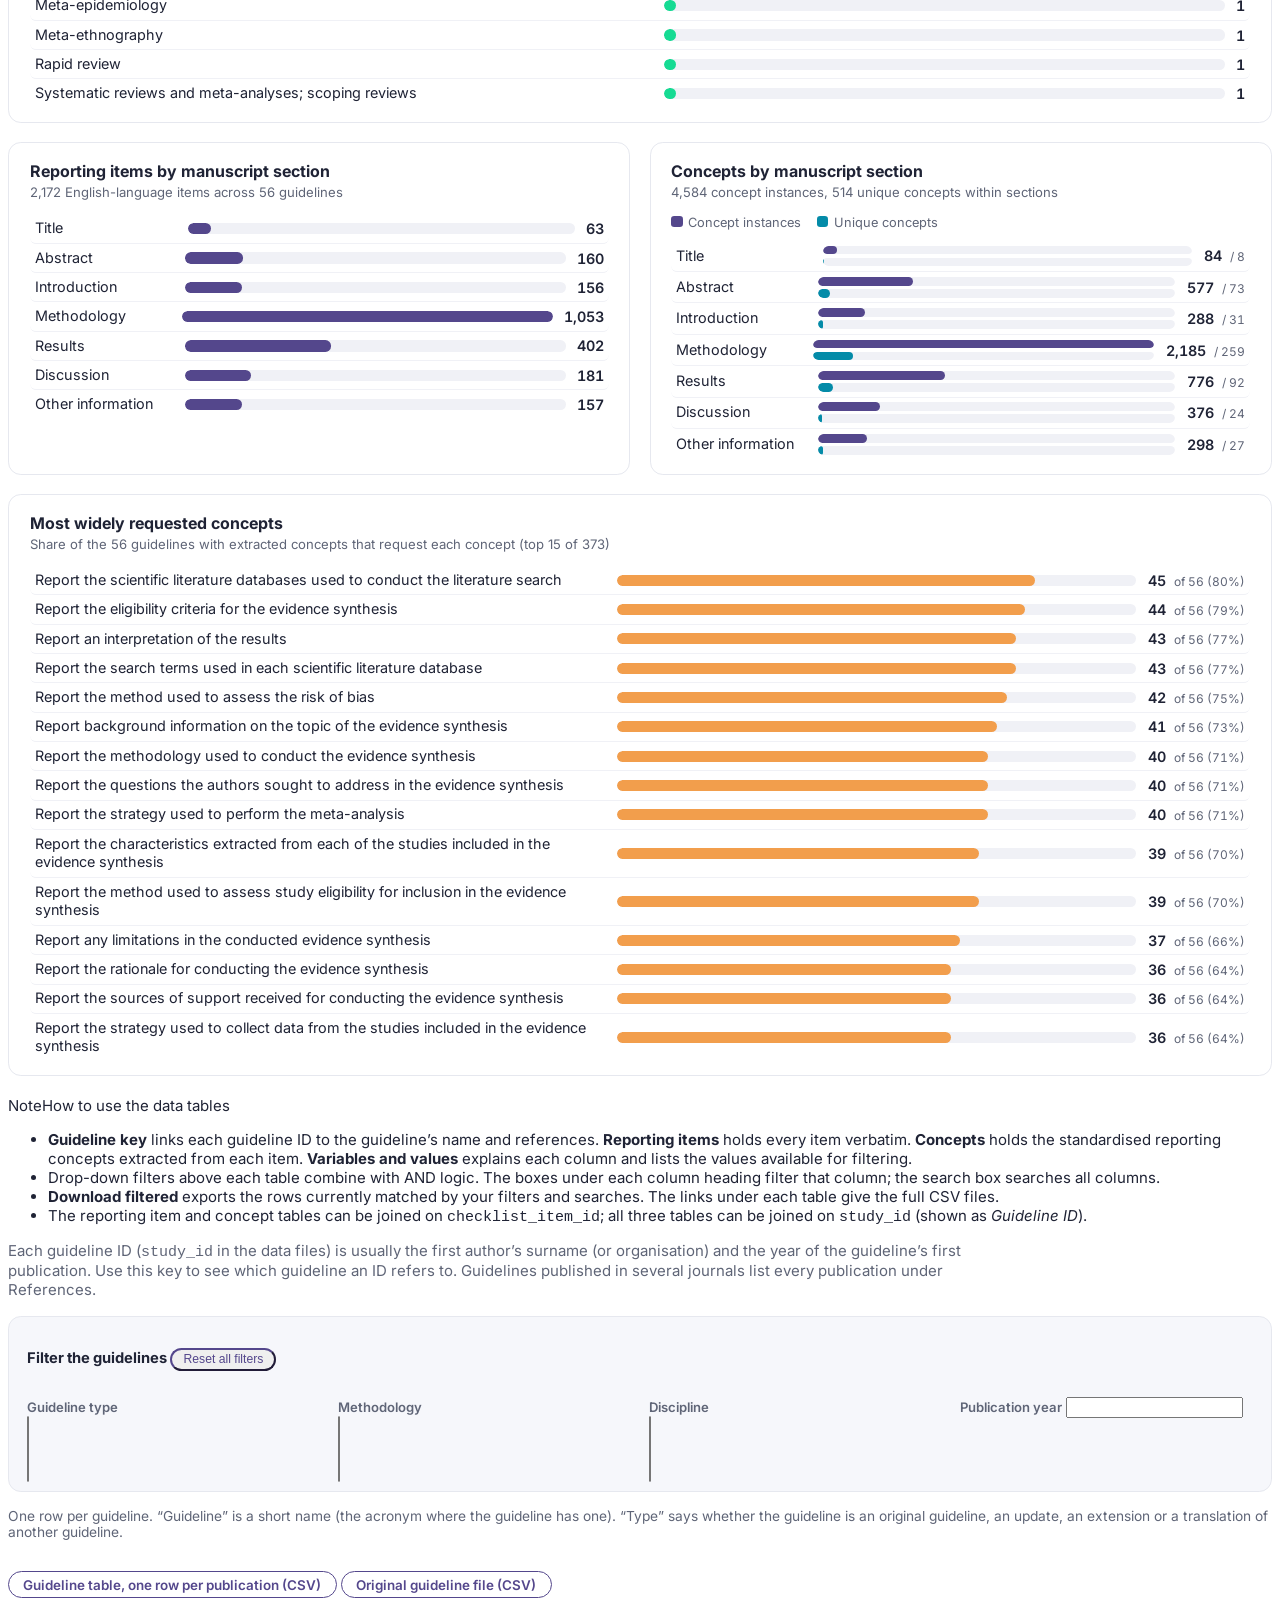
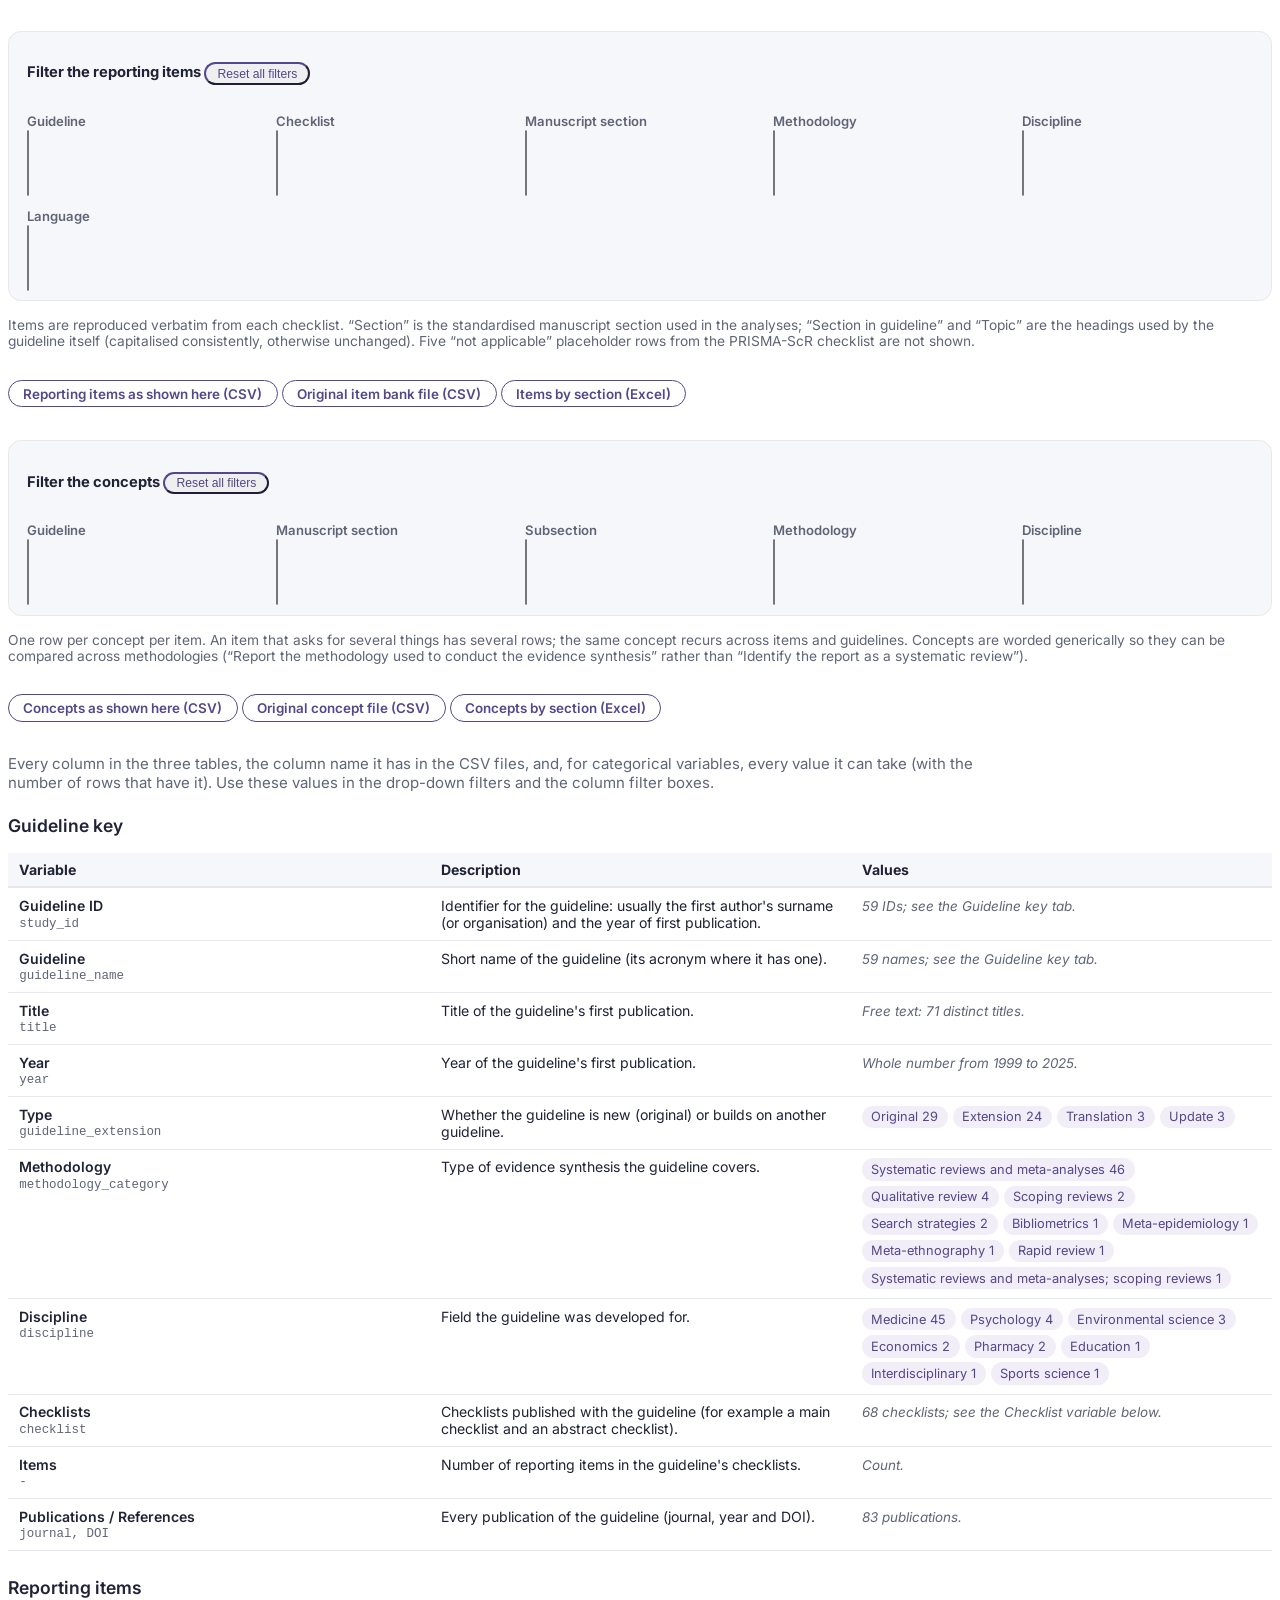
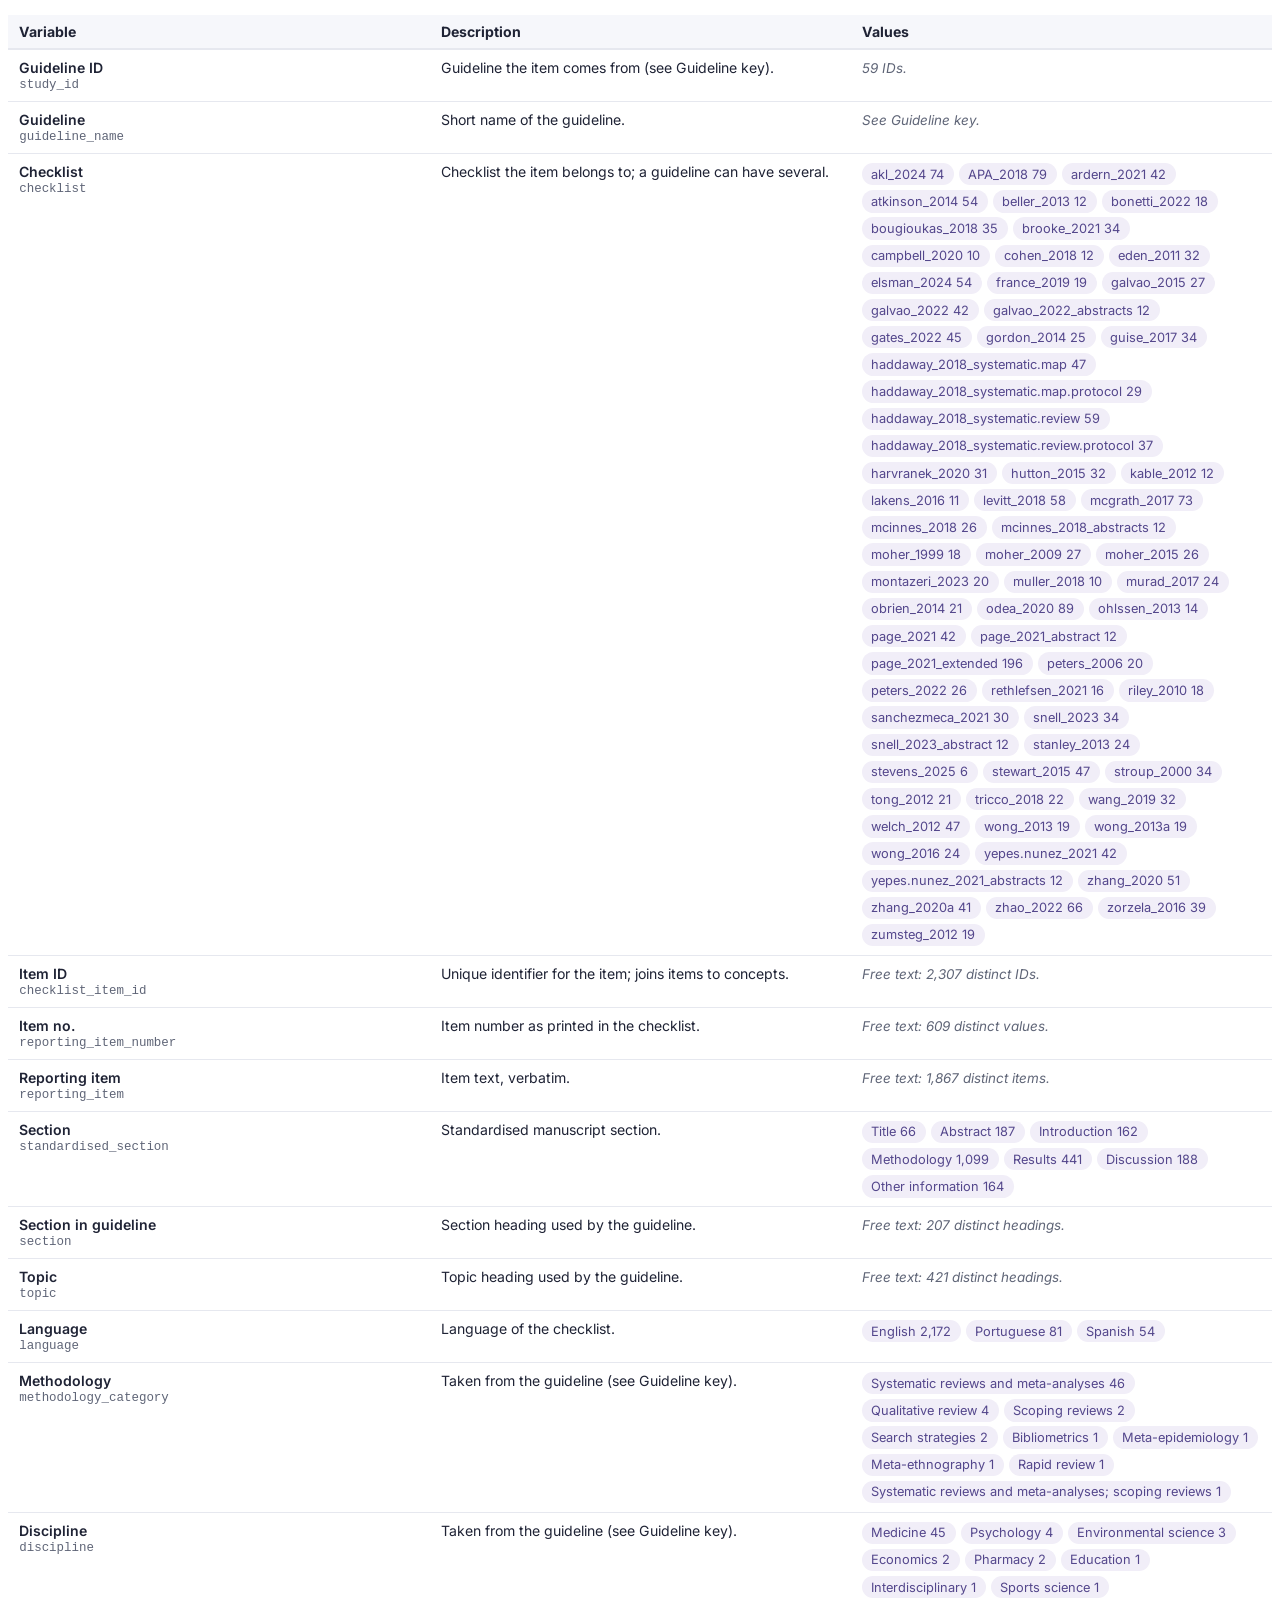
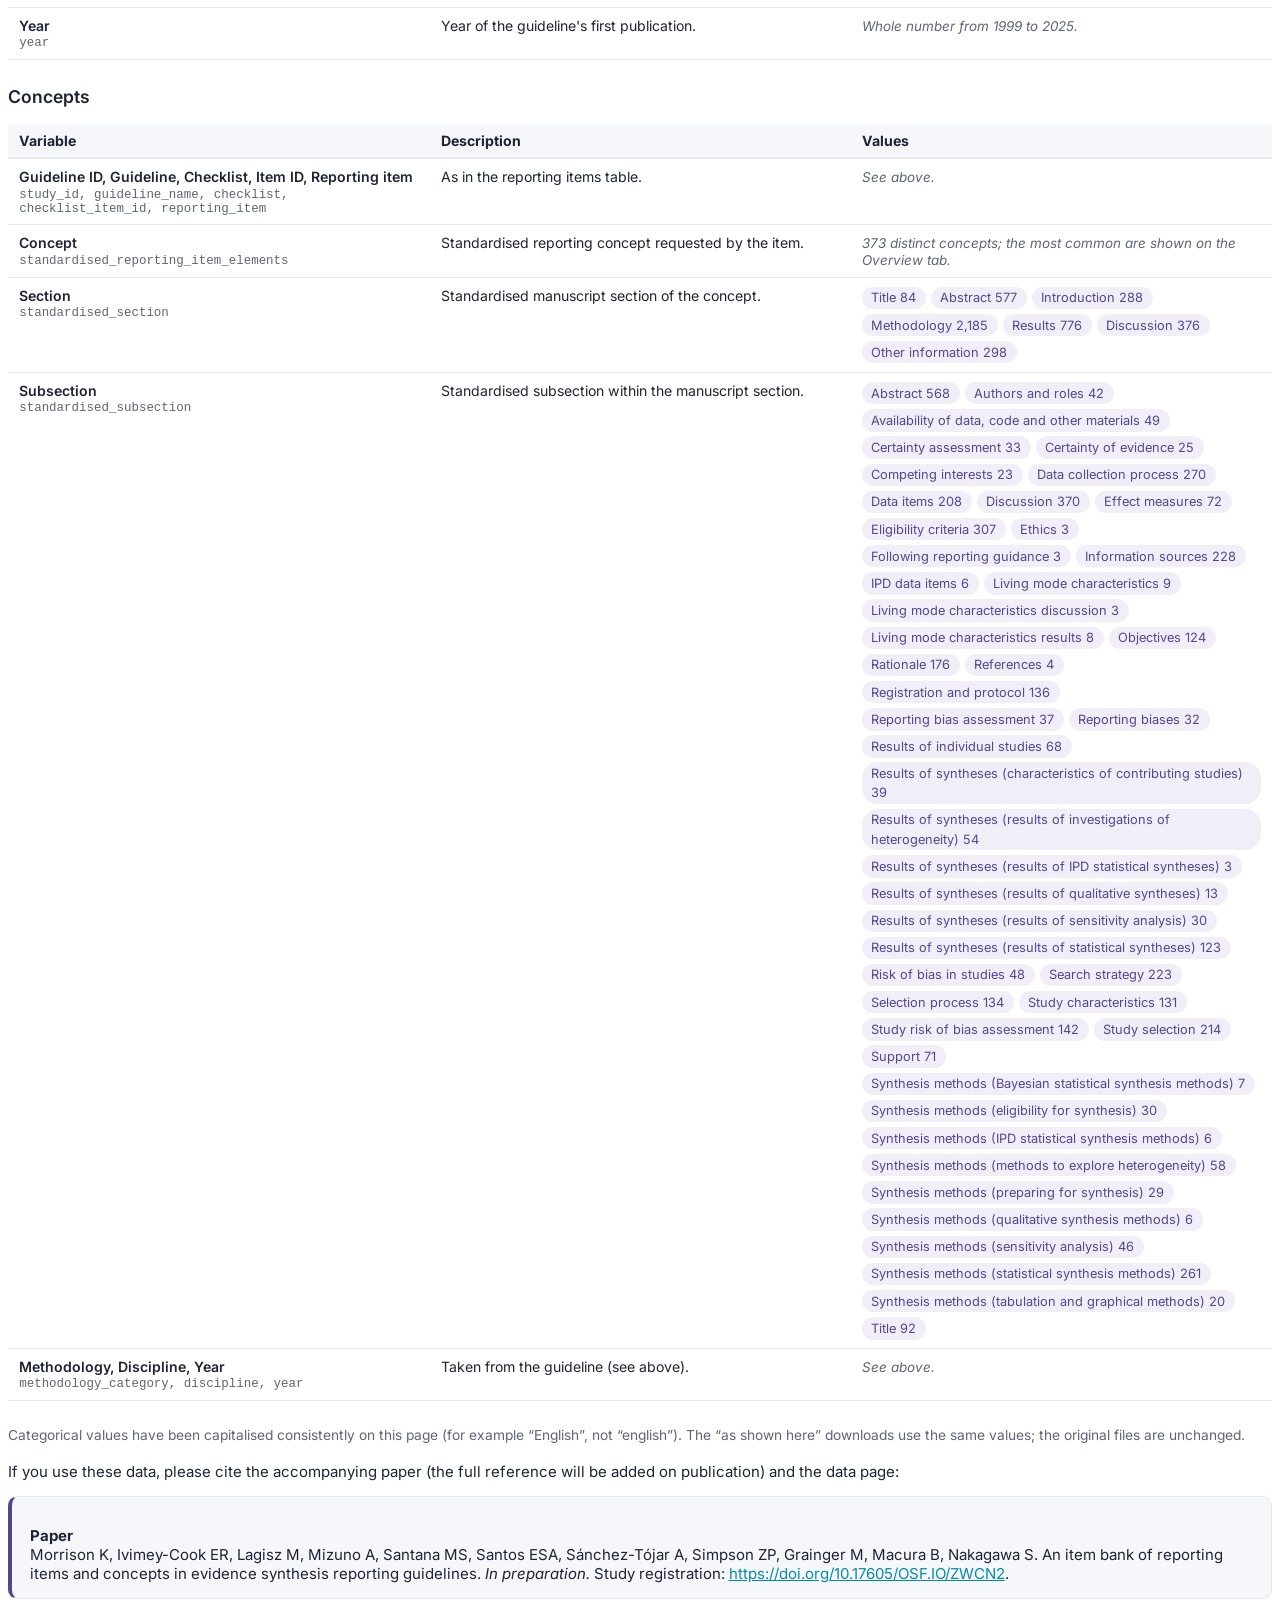
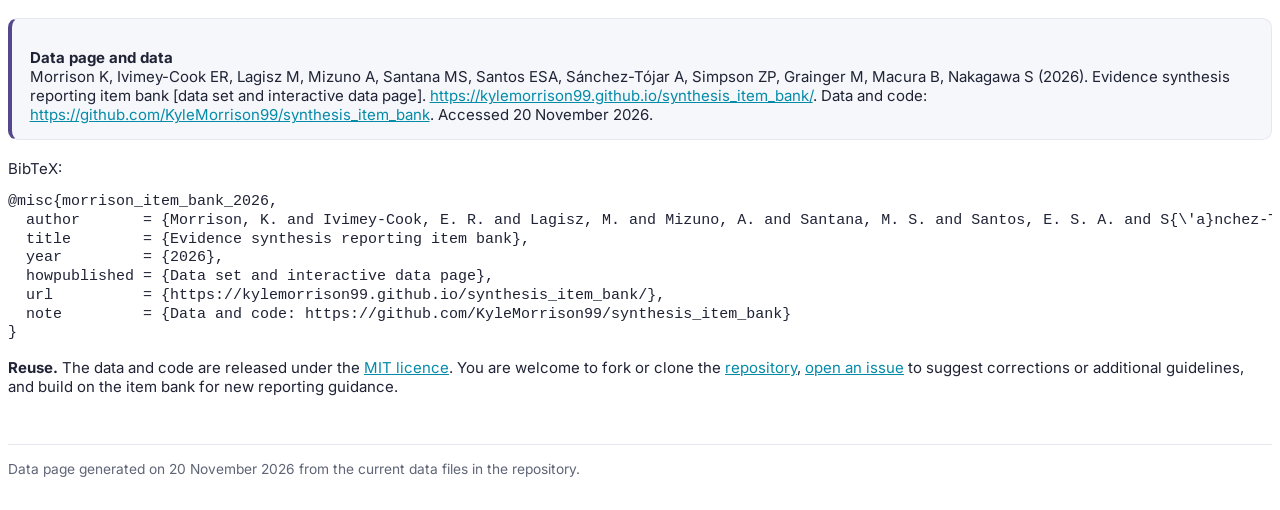
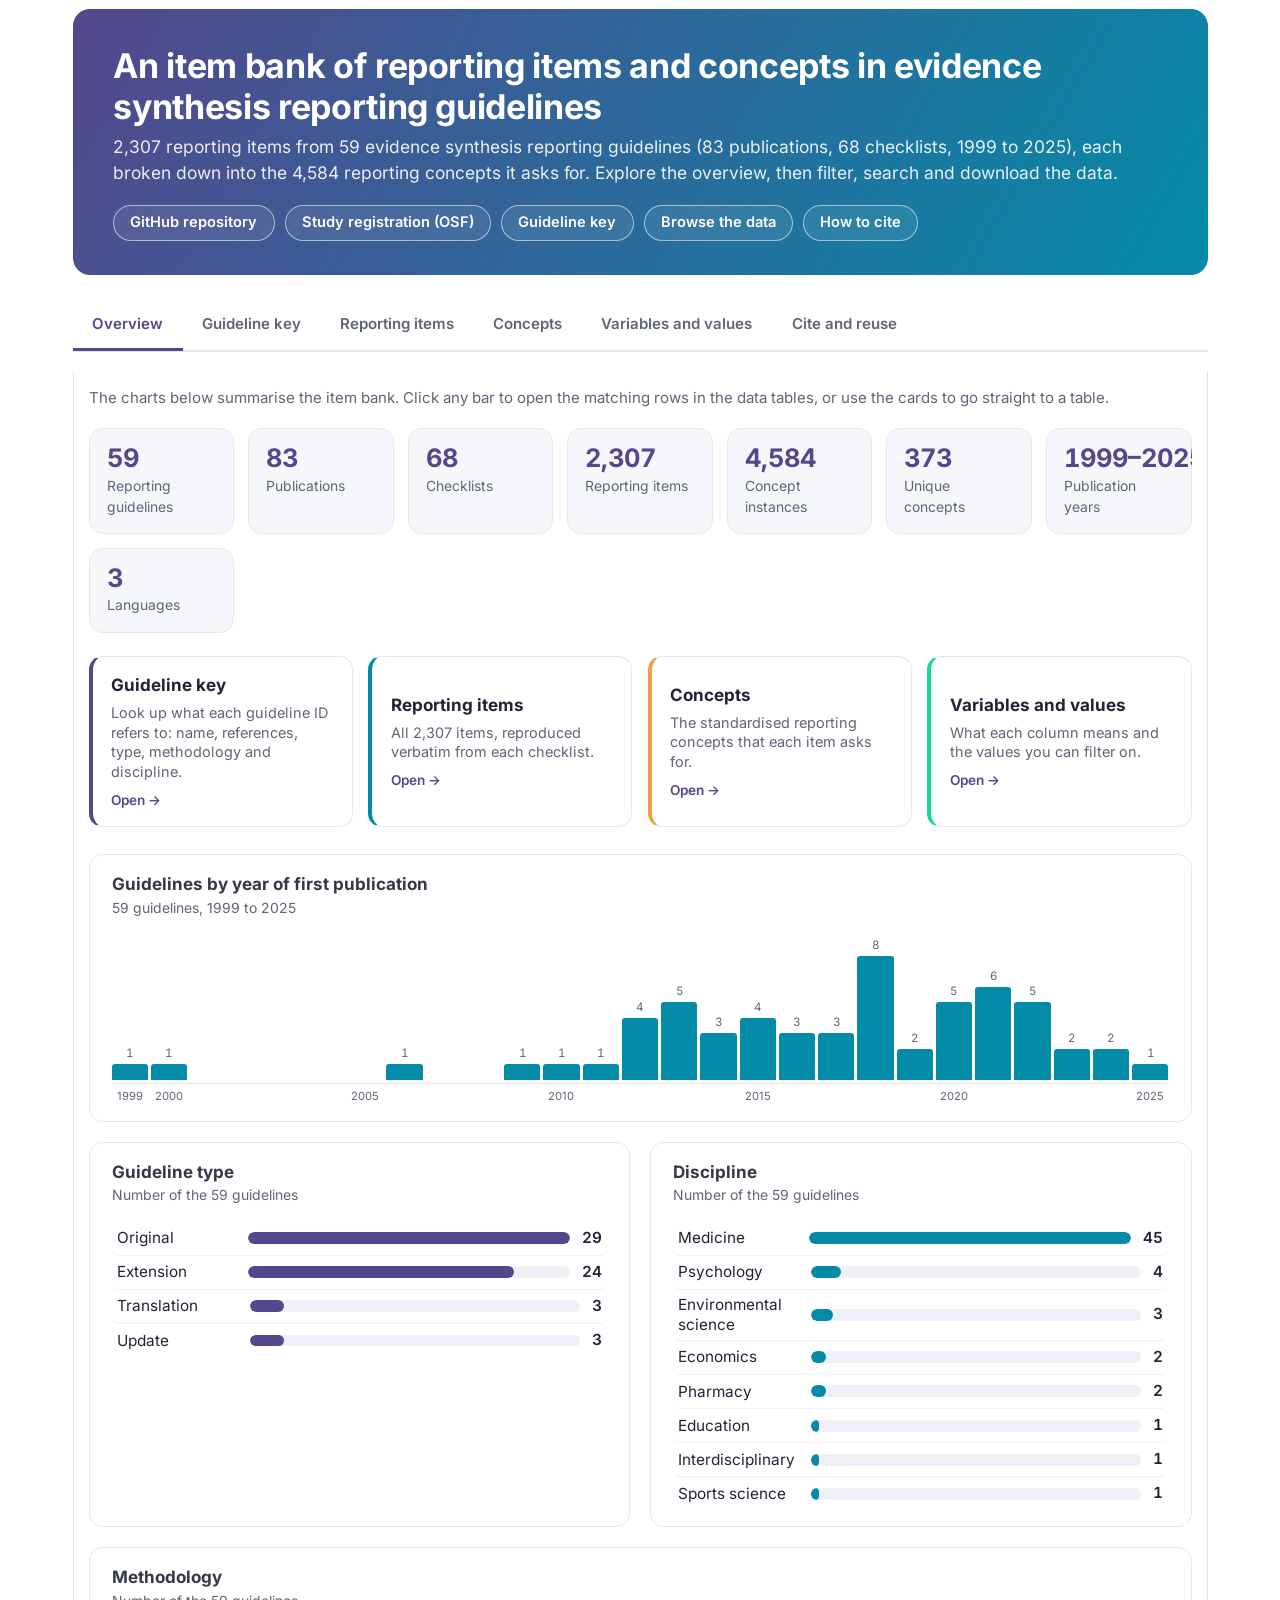
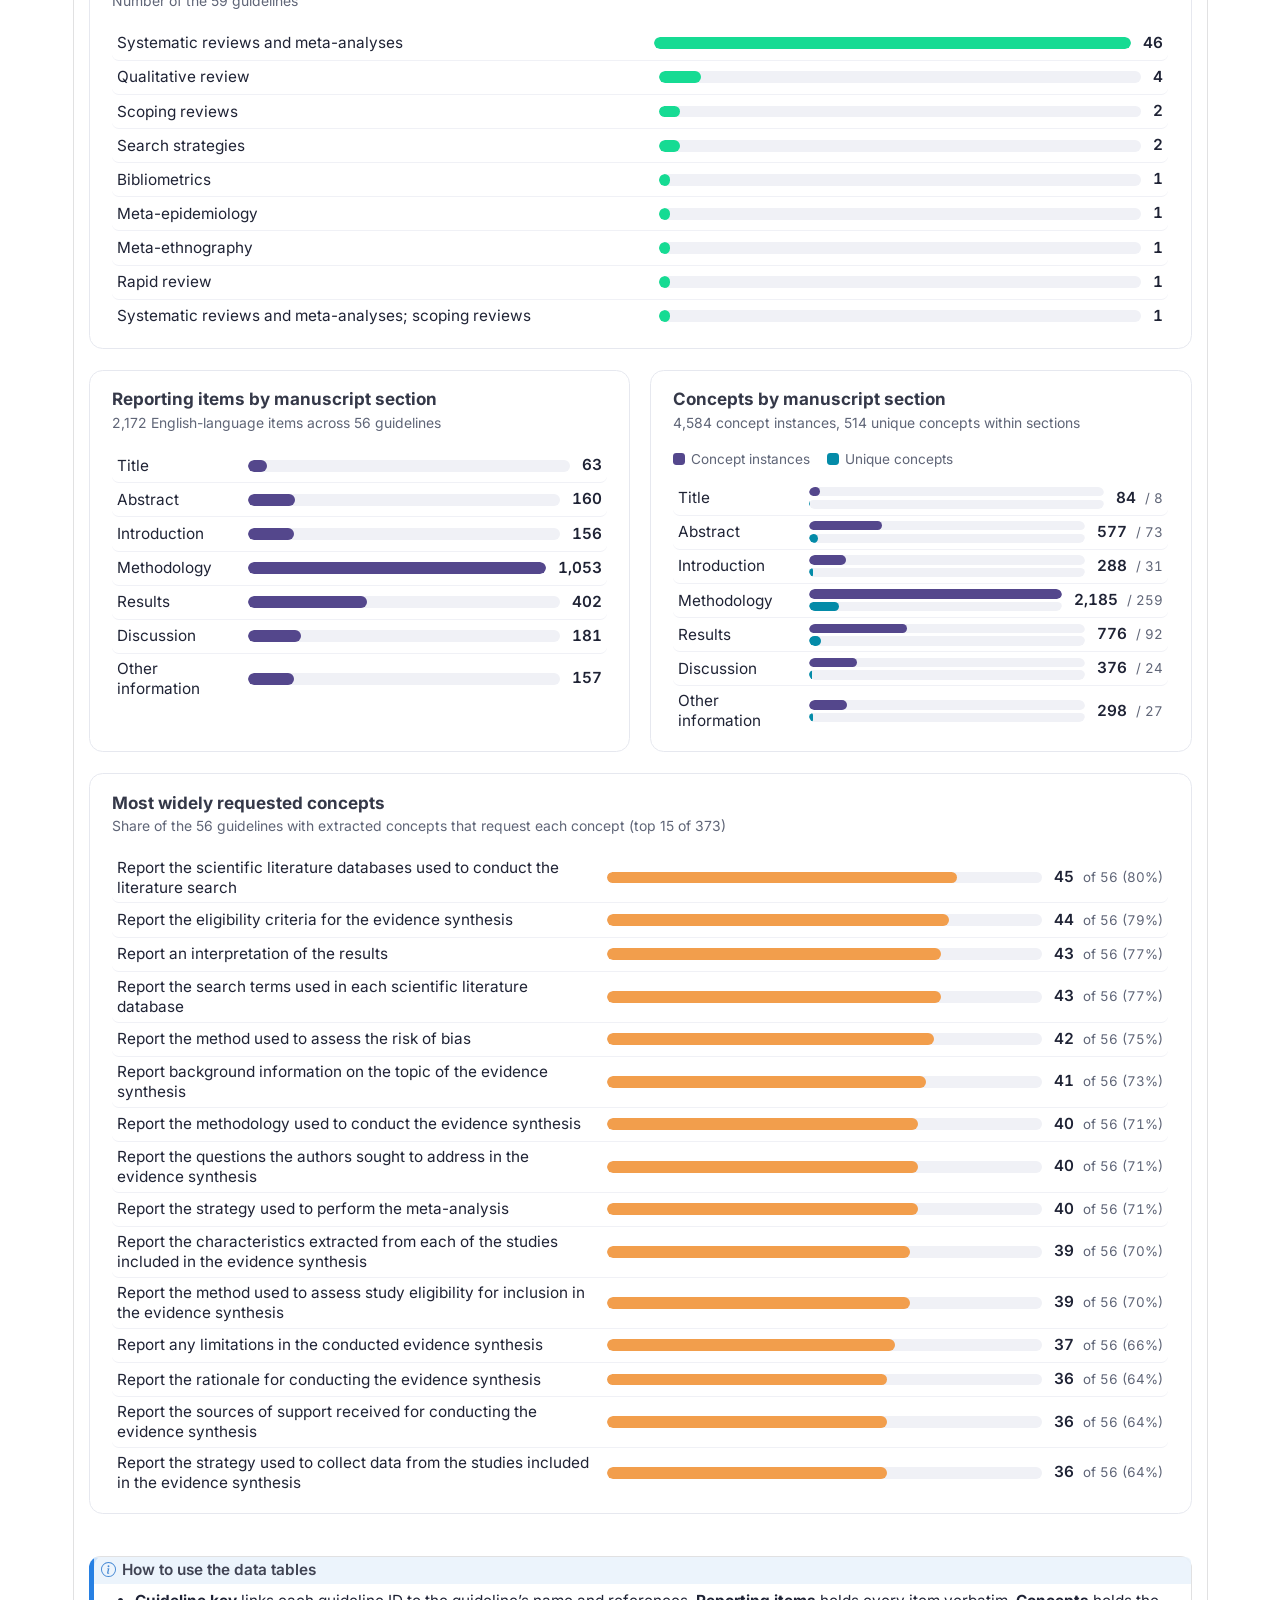
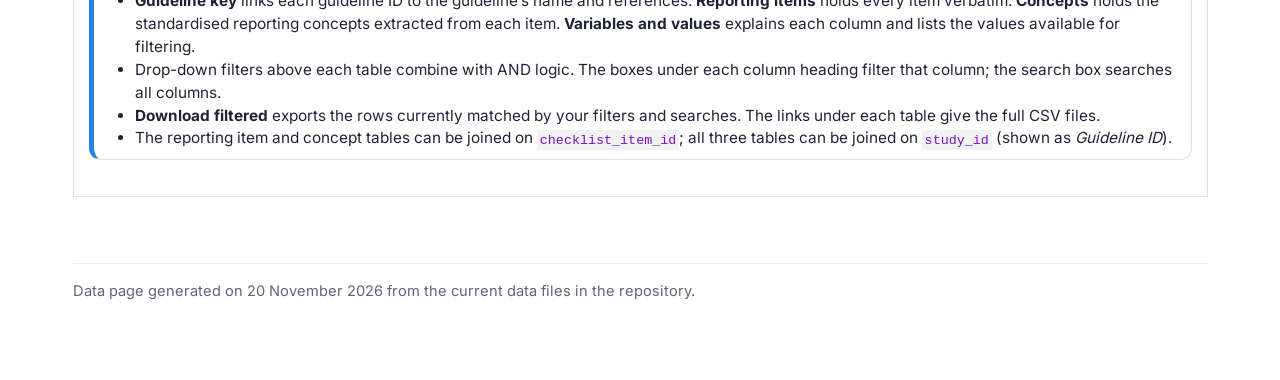
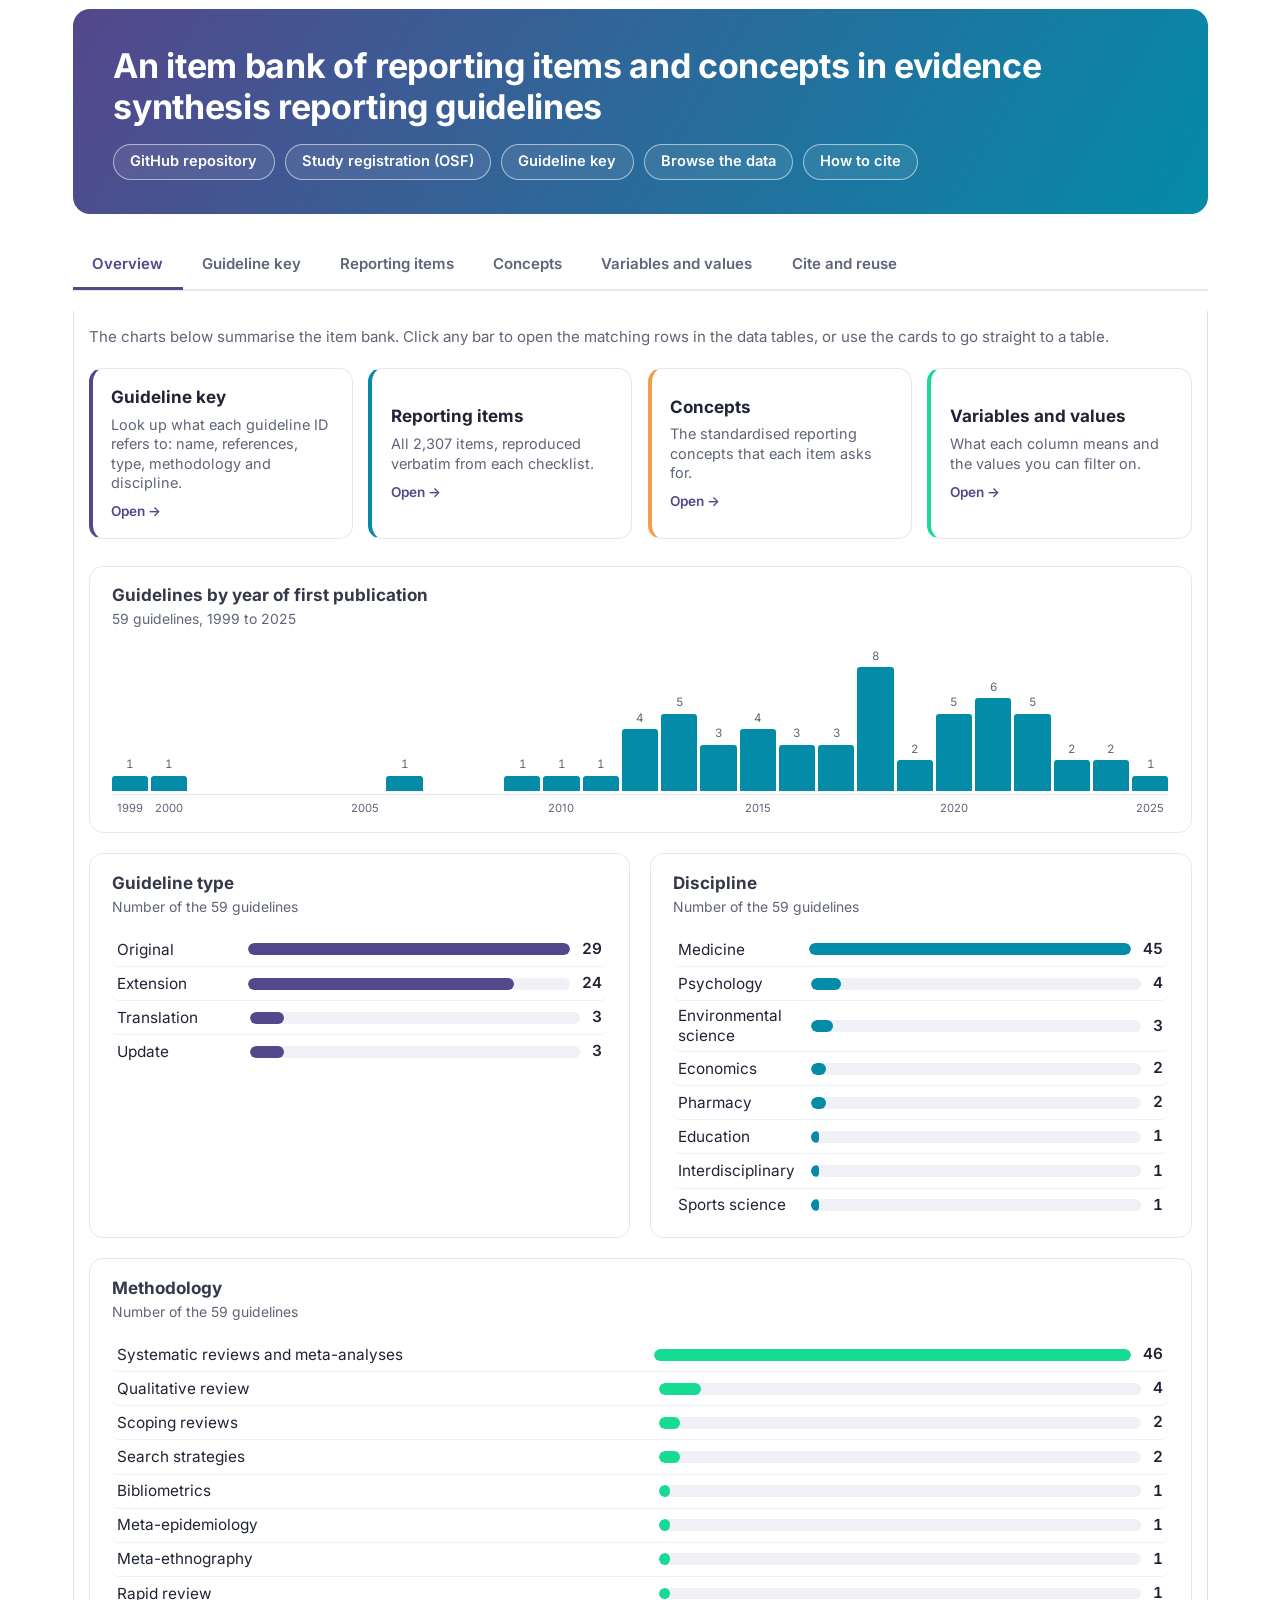
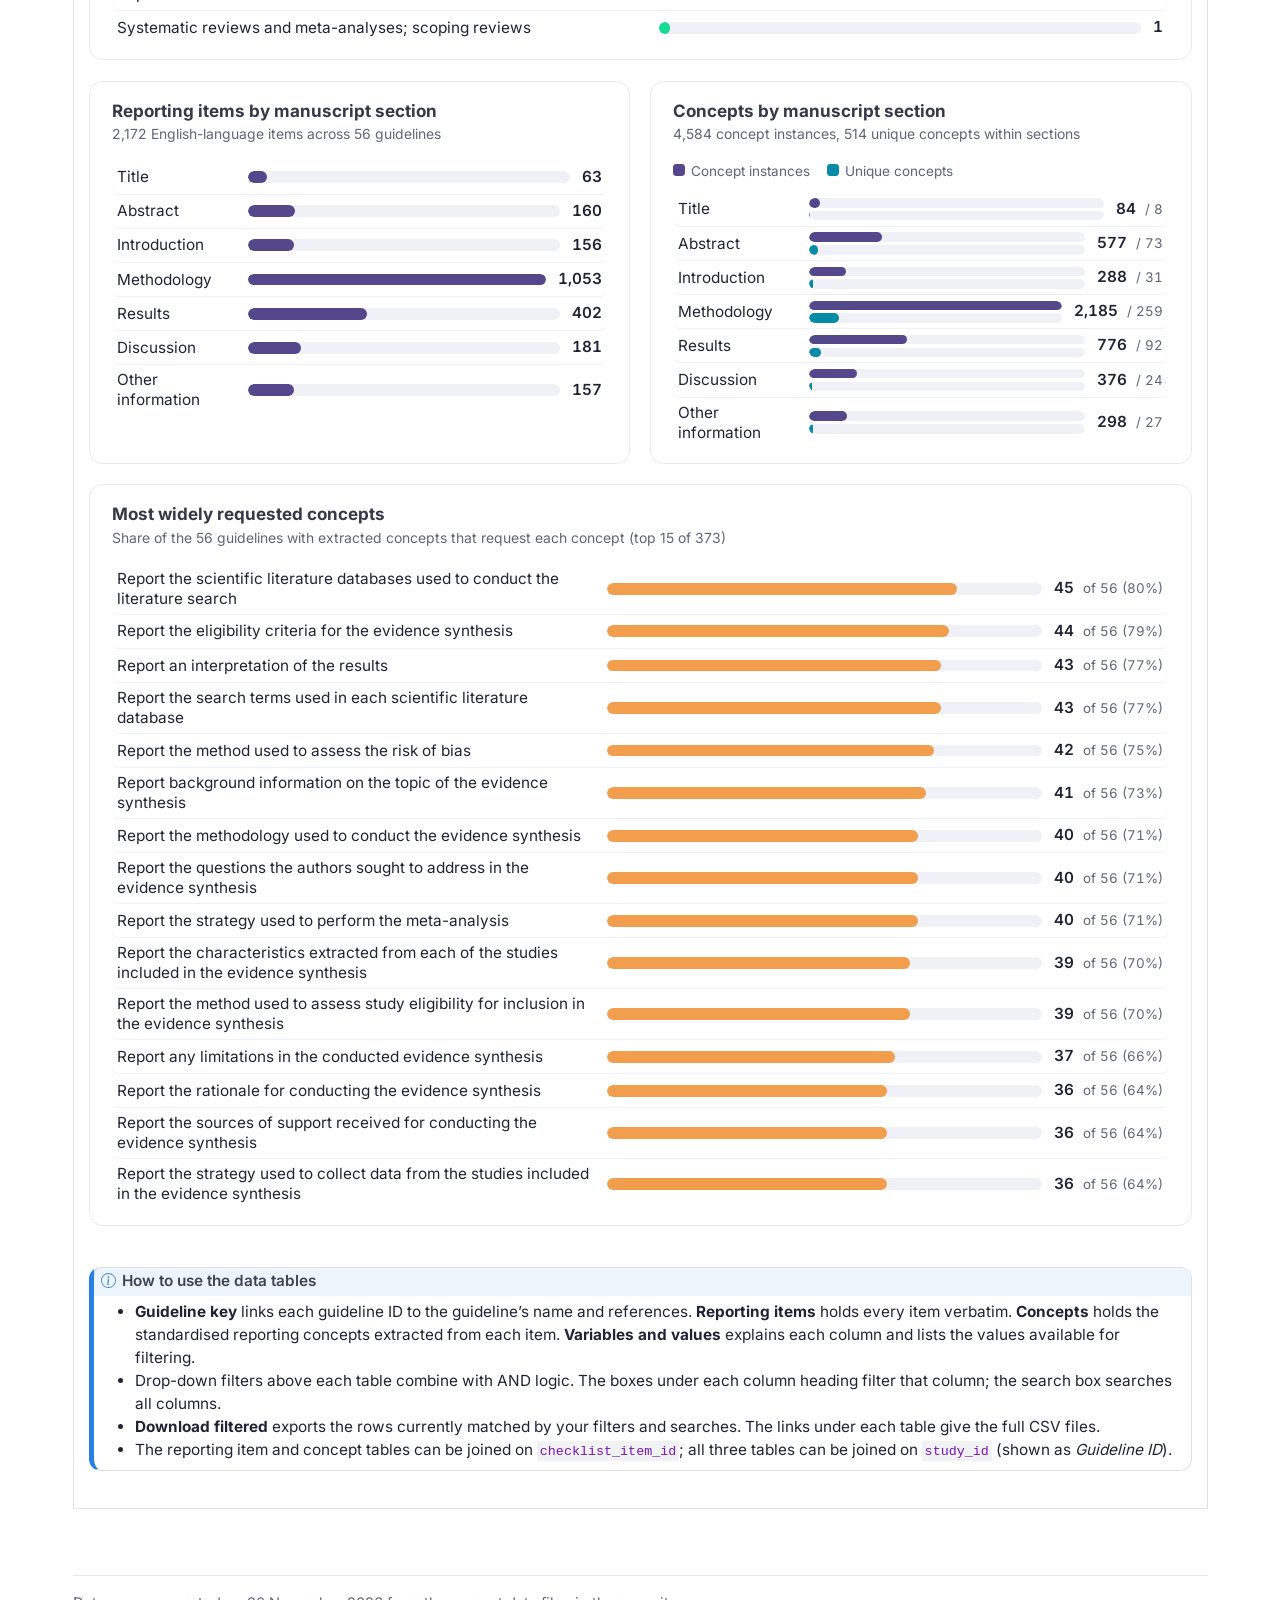
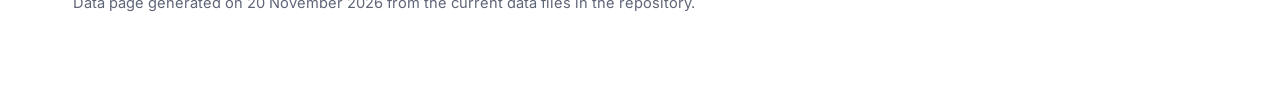
